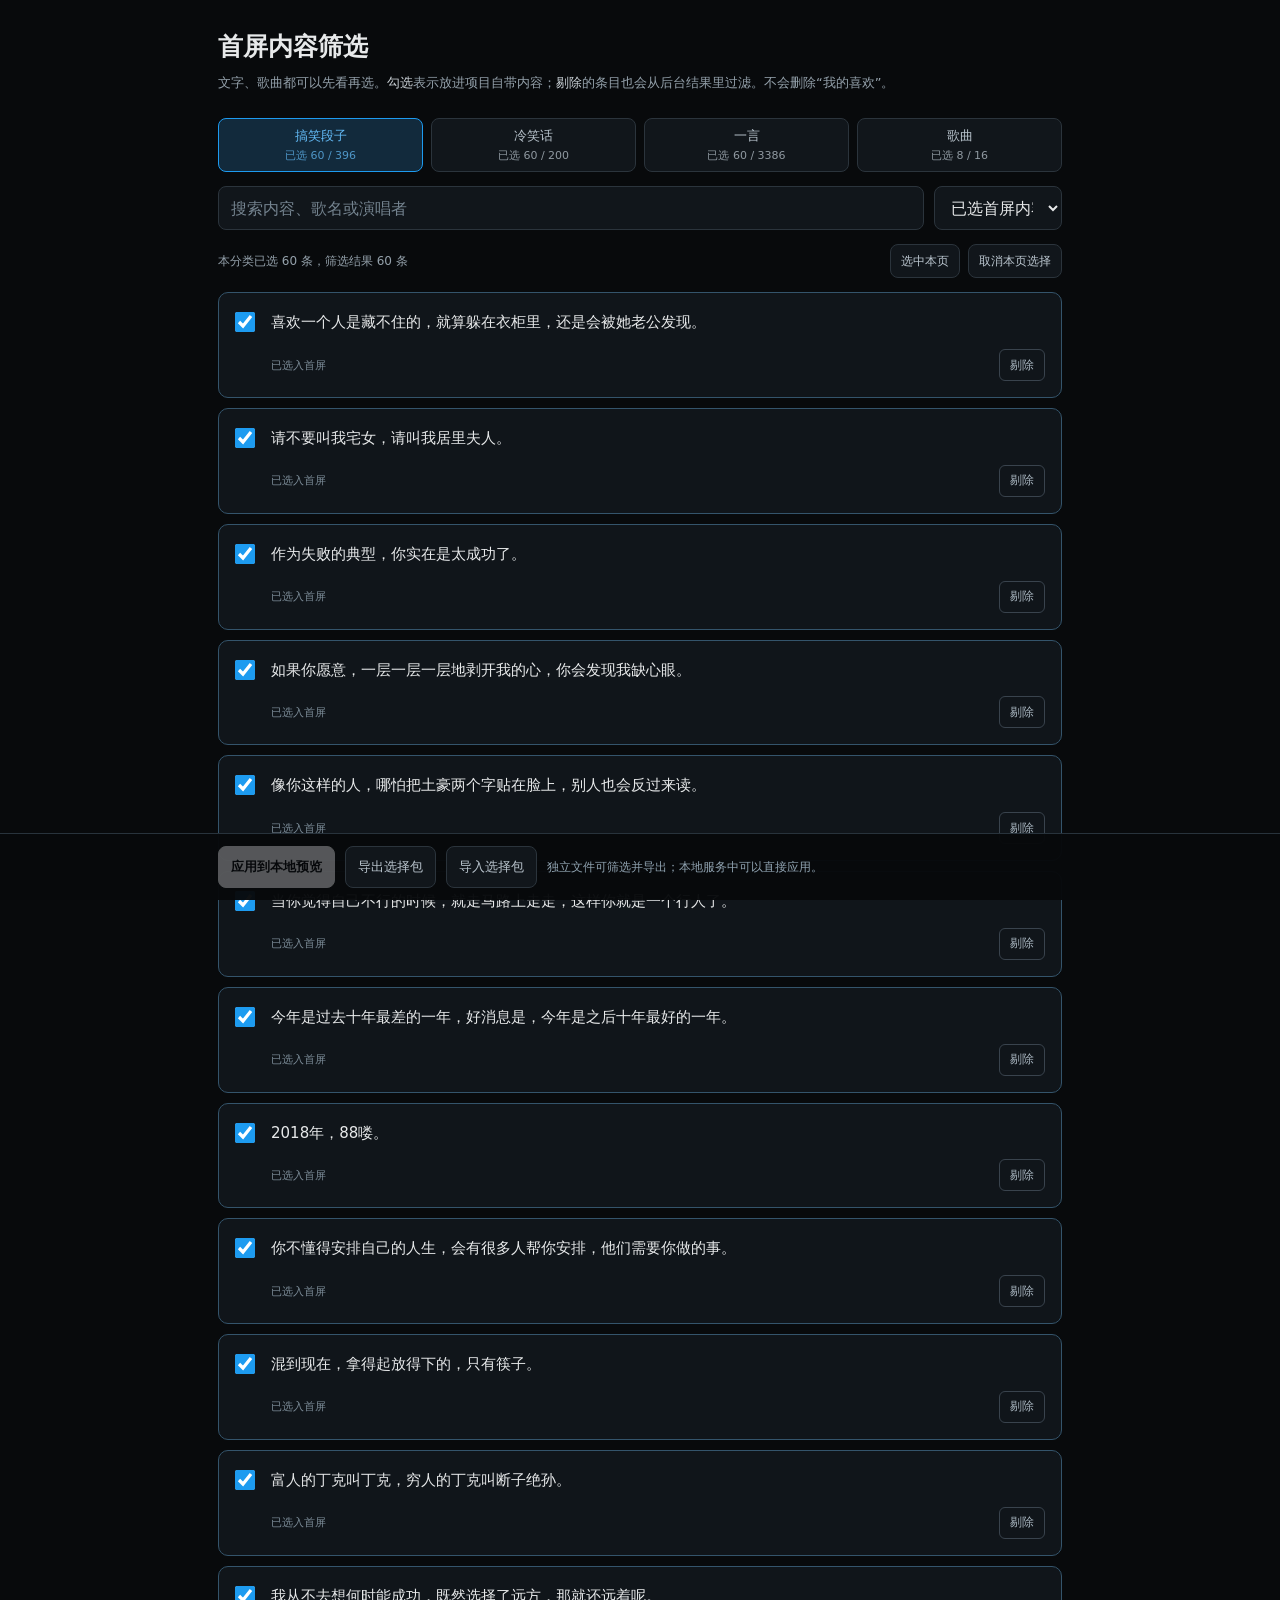
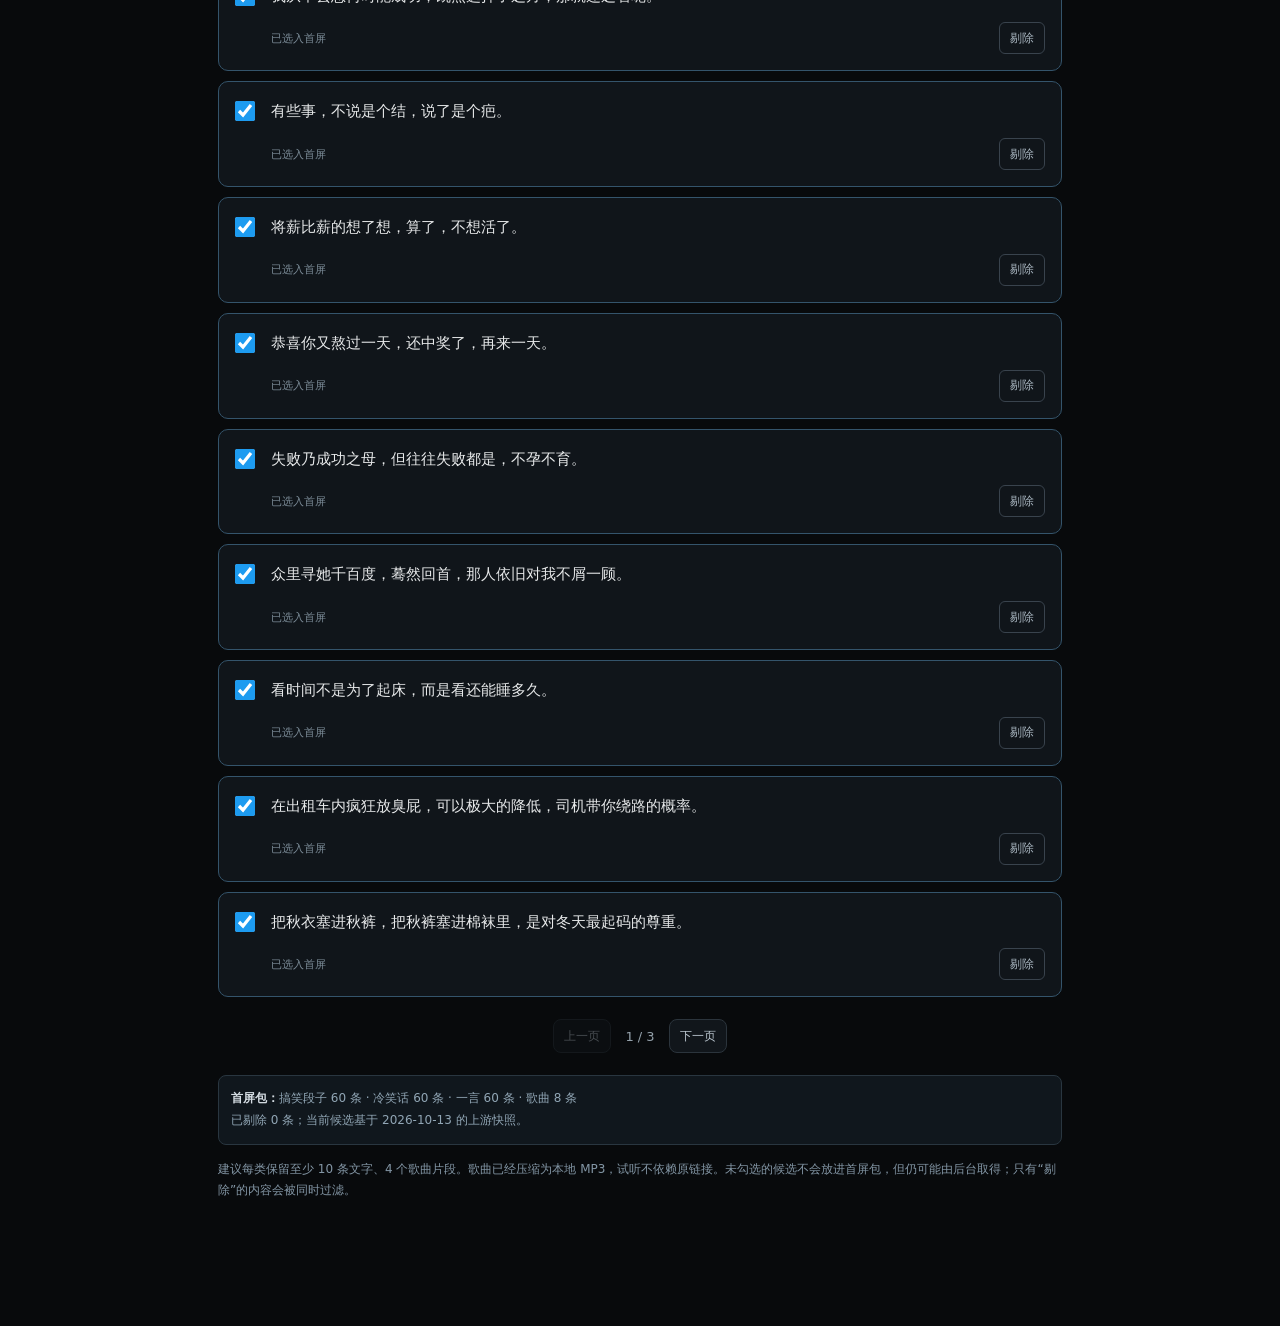
==== content-review.html @ 4764a5f7 "Add curated starter content, local review tool and buffered feeds" ====
<!DOCTYPE html><html lang="zh-CN"><head><meta charset="UTF-8"><meta name="viewport" content="width=device-width,initial-scale=1"><title>笑料铺子 · 首屏内容筛选</title>
<style>
*{box-sizing:border-box}body{margin:0;background:#080a0c;color:#e7e9ea;font-family:system-ui,"Microsoft YaHei",sans-serif}button,input,select{font:inherit}button{cursor:pointer}button:disabled{opacity:.35;cursor:default}button:focus-visible,input:focus-visible,select:focus-visible,a:focus-visible{outline:2px solid #55b3f4;outline-offset:3px}.wrap{max-width:880px;margin:auto;padding:30px 18px 110px}h1{font-size:25px;margin:0 0 8px}.intro{font-size:13px;color:#94a1ab;line-height:1.8;margin:0}.intro b{color:#ccd3d8;font-weight:500}.tabs{display:grid;grid-template-columns:repeat(4,1fr);gap:8px;margin:24px 0 14px}.tab,.btn{border:1px solid #2b343c;background:#11161b;color:#bac5ce;border-radius:8px;min-height:42px;padding:8px 12px;font-size:13px}.tab.active{border-color:#1d9bf0;color:#63bbf7;background:#122a3c}.tab small{display:block;font-size:11px;margin-top:3px;opacity:.75}.tools{display:grid;grid-template-columns:1fr 128px;gap:10px}.search,.filter{min-height:44px;border:1px solid #2b343c;border-radius:8px;background:#11161b;color:#e7e9ea;padding:10px 12px;min-width:0}.search::placeholder{color:#74838f}.status-row{display:flex;align-items:center;justify-content:space-between;gap:12px;flex-wrap:wrap;margin:14px 0}.stats{font-size:12px;color:#94a1ab}.bulk{display:flex;gap:8px}.btn.small{min-height:34px;font-size:12px;padding:6px 10px}.list{display:grid;gap:10px}.item{background:#10151a;border:1px solid #242e37;border-radius:10px;padding:16px;display:grid;grid-template-columns:24px 1fr;gap:12px}.item.selected{border-color:#34546b}.item.rejected{opacity:.75;border-style:dashed}.pick{width:20px;height:20px;margin:3px 0;accent-color:#1d9bf0;cursor:pointer}.text{margin:0;line-height:1.85;font-size:15px;white-space:pre-wrap;overflow-wrap:anywhere}.row-foot{display:flex;justify-content:space-between;align-items:center;gap:8px;margin-top:12px;font-size:11px;color:#7c8c98}.reject{border:1px solid #39434d;border-radius:6px;background:transparent;color:#a7b4be;padding:5px 10px;min-height:32px;font-size:12px}.reject:hover{color:#f29aba;border-color:#805265}.song-name{font-size:17px;font-weight:600;margin:0 0 7px}.song-meta{font-size:12px;color:#94a1ab;line-height:1.8;margin-bottom:12px}.song-meta a{color:#85b8dc}audio{width:100%;height:38px;color-scheme:dark}.lyrics{font-size:12px;color:#9aabb7;margin-top:12px}.lyrics summary{cursor:pointer}.lyrics p{white-space:pre-wrap;line-height:1.85}.pages{display:flex;justify-content:center;align-items:center;gap:14px;margin:22px 0;color:#94a1ab;font-size:13px}.empty{padding:50px 20px;text-align:center;color:#8fa0ad;font-size:14px}.savebar{position:fixed;bottom:0;left:0;right:0;background:rgba(8,10,12,.97);border-top:1px solid #28333c;z-index:4}.save-inner{max-width:880px;margin:auto;padding:12px 18px;display:flex;align-items:center;gap:10px;flex-wrap:wrap}.primary{background:#e7e9ea;color:#080a0c;border-color:#e7e9ea;font-weight:600}.saved{flex:1;font-size:12px;color:#90a3b1;min-width:170px;line-height:1.5}.summary{border:1px solid #293640;padding:12px;border-radius:8px;background:#10171d;margin-top:18px;font-size:12px;color:#91a6b5;line-height:1.8}.summary strong{color:#d4dce2}.file-label{cursor:pointer;display:inline-flex;align-items:center}.file-label input{display:none}.note{font-size:12px;line-height:1.8;color:#8396a5;margin:14px 0}a{color:#6fbae9}@media(max-width:420px){.wrap{padding:22px 12px 170px}.tabs{gap:5px}.tab{font-size:12px;padding:7px 4px}.item{padding:13px 11px;gap:9px}.tools{grid-template-columns:1fr 112px}.bulk .btn{font-size:11px}.save-inner{padding:10px 12px;gap:7px}.saved{flex-basis:100%;order:3}.save-inner .btn{font-size:12px;padding:8px 10px}}@media(prefers-reduced-motion:reduce){*{scroll-behavior:auto}}
</style></head><body><main class="wrap">
<h1>首屏内容筛选</h1><p class="intro">文字、歌曲都可以先看再选。<b>勾选</b>表示放进项目自带内容；<b>剔除</b>的条目也会从后台结果里过滤。不会删除“我的喜欢”。</p>
<div class="tabs" role="group" aria-label="内容分类"></div>
<div class="tools"><input class="search" id="search" type="search" placeholder="搜索内容、歌名或演唱者" aria-label="搜索内容"><select class="filter" id="filter" aria-label="显示范围"><option value="selected">已选首屏内容</option><option value="all">全部候选内容</option><option value="rejected">已剔除</option></select></div>
<div class="status-row"><span class="stats" id="stats"></span><div class="bulk"><button class="btn small" id="pick-page">选中本页</button><button class="btn small" id="unpick-page">取消本页选择</button></div></div>
<div class="list" id="list"></div><div class="pages"><button class="btn small" id="prev">上一页</button><span id="page-number"></span><button class="btn small" id="next">下一页</button></div>
<div class="summary" id="summary"></div><p class="note">建议每类保留至少 10 条文字、4 个歌曲片段。歌曲已经压缩为本地 MP3，试听不依赖原链接。未勾选的候选不会放进首屏包，但仍可能由后台取得；只有“剔除”的内容会被同时过滤。</p>
</main><footer class="savebar"><div class="save-inner"><button class="btn primary" id="apply">应用到本地预览</button><button class="btn" id="export">导出选择包</button><label class="btn file-label">导入选择包<input id="import" type="file" accept="application/json,.json"></label><span class="saved" id="status" role="status">这是待筛选的草稿，应用后才更新项目。</span></div></footer>
<script id="candidate-data" type="application/json">{"version":1,"generatedAt":"2026-10-13T11:24:11.146608+00:00","upstreamCommit":"d582aa65d44f76e91c434174c9cf44684d30755f","text":{"duanzi":[{"id":"duanzi:0","type":"duanzi","index":0,"duanzi":"我是深知欲速则不达，心急吃不了热豆腐的，你怎么能说我有拖延症？"},{"id":"duanzi:1","type":"duanzi","index":1,"duanzi":"车到山前必有雾，船到桥头自然沉。"},{"id":"duanzi:2","type":"duanzi","index":2,"duanzi":"喜欢一个人是藏不住的，就算躲在衣柜里，还是会被她老公发现。"},{"id":"duanzi:3","type":"duanzi","index":3,"duanzi":"单身脱发又没钱，跑步进入中老年。"},{"id":"duanzi:4","type":"duanzi","index":4,"duanzi":"饱汉不知饿汉饥，饿汉不知饱汉虚。"},{"id":"duanzi:5","type":"duanzi","index":5,"duanzi":"世间很多事随着时间流逝，终究会变好的，比如你的胖终会变成好胖。"},{"id":"duanzi:6","type":"duanzi","index":6,"duanzi":"你坐过最挤的公交车是什么？只是路过，却被挤上了车。"},{"id":"duanzi:7","type":"duanzi","index":7,"duanzi":"再努力一点，你就能走向，人生癫疯。"},{"id":"duanzi:8","type":"duanzi","index":8,"duanzi":"眼睛千万不要对着手机太久，专家说了，那样手机会没电。"},{"id":"duanzi:9","type":"duanzi","index":9,"duanzi":"请不要叫我宅女，请叫我居里夫人。"},{"id":"duanzi:10","type":"duanzi","index":10,"duanzi":"不是路不平，而是你不行。"},{"id":"duanzi:11","type":"duanzi","index":11,"duanzi":"真正的勇士，敢于直面银行卡上的余额，敢于正视磅秤上的数字。"},{"id":"duanzi:12","type":"duanzi","index":12,"duanzi":"我连名牌都不认识几个，有时候，别人在炫富我都不知道。"},{"id":"duanzi:13","type":"duanzi","index":13,"duanzi":"试着去了解那些你讨厌的人，你会发现，真是越看越讨厌。"},{"id":"duanzi:14","type":"duanzi","index":14,"duanzi":"我不骂人，那是因为我，动手能力比较强。"},{"id":"duanzi:15","type":"duanzi","index":15,"duanzi":"别说自己是单身狗，狗还可以三妻四妾。"},{"id":"duanzi:16","type":"duanzi","index":16,"duanzi":"人生最大的耻辱是什么，考试作弊了还不及格。"},{"id":"duanzi:17","type":"duanzi","index":17,"duanzi":"真希望有一天我的钱包，可以和我的脸皮一样厚。"},{"id":"duanzi:18","type":"duanzi","index":18,"duanzi":"贪图小利，难成大事，要贪就贪大的。"},{"id":"duanzi:19","type":"duanzi","index":19,"duanzi":"还没来得及去沾花惹草，就被人拔光了。"},{"id":"duanzi:20","type":"duanzi","index":20,"duanzi":"我尝试着做一个有趣的人，后来却跑偏了，成了一个逗逼。"},{"id":"duanzi:21","type":"duanzi","index":21,"duanzi":"我擅长做空A股，只要我一买，立刻跌。"},{"id":"duanzi:22","type":"duanzi","index":22,"duanzi":"你和学霸的区别就是，你所有的灵光一闪，都是他的基本题型。"},{"id":"duanzi:23","type":"duanzi","index":23,"duanzi":"用2B形容你，人家铅笔不乐意。"},{"id":"duanzi:24","type":"duanzi","index":24,"duanzi":"冰冻三尺非一日之寒，掏空钱包却一点不难。"},{"id":"duanzi:25","type":"duanzi","index":25,"duanzi":"吃货的思路是，好吃你就多吃点，不好吃多少也要吃点。"},{"id":"duanzi:26","type":"duanzi","index":26,"duanzi":"请珍惜对你好的人，否则错过了就不知道何时，才能再遇到另一个瞎了眼的。"},{"id":"duanzi:27","type":"duanzi","index":27,"duanzi":"作为失败的典型，你实在是太成功了。"},{"id":"duanzi:28","type":"duanzi","index":28,"duanzi":"所有的故事都会有结局，只有生活跟你没完。"},{"id":"duanzi:29","type":"duanzi","index":29,"duanzi":"你这两天早点回家，最近偷猪的多，我怕你出事。"},{"id":"duanzi:30","type":"duanzi","index":30,"duanzi":"如果你愿意，一层一层一层地剥开我的心，你会发现我缺心眼。"},{"id":"duanzi:31","type":"duanzi","index":31,"duanzi":"暗恋的人没有，想暗杀的倒有一堆。"},{"id":"duanzi:32","type":"duanzi","index":32,"duanzi":"海底捞的服务是真心好，上次我吃饭没带钱，还是服务员帮我报的警。"},{"id":"duanzi:33","type":"duanzi","index":33,"duanzi":"投对了简历找到一份好工作，投对了胎，可以不用找工作。"},{"id":"duanzi:34","type":"duanzi","index":34,"duanzi":"像你这样的人，哪怕把土豪两个字贴在脸上，别人也会反过来读。"},{"id":"duanzi:35","type":"duanzi","index":35,"duanzi":"当你觉得自己不行的时候，就走马路上走走，这样你就是一个行人了。"},{"id":"duanzi:36","type":"duanzi","index":36,"duanzi":"2019年第一天，说出你的新年愿望，那就一定不会实现。"},{"id":"duanzi:37","type":"duanzi","index":37,"duanzi":"今年是过去十年最差的一年，好消息是，今年是之后十年最好的一年。"},{"id":"duanzi:38","type":"duanzi","index":38,"duanzi":"欢迎来到2019，恭喜你进入了新的，扎心的一年。"},{"id":"duanzi:39","type":"duanzi","index":39,"duanzi":"总结一下你的2018，留下你的不开心，让大家开心开心。"},{"id":"duanzi:40","type":"duanzi","index":40,"duanzi":"2018年，88喽。"},{"id":"duanzi:41","type":"duanzi","index":41,"duanzi":"你不懂得安排自己的人生，会有很多人帮你安排，他们需要你做的事。"},{"id":"duanzi:42","type":"duanzi","index":42,"duanzi":"千万别把事情拖到明天，后天大后天都是好日子啊。"},{"id":"duanzi:43","type":"duanzi","index":43,"duanzi":"冬天就是好，穷的时候，还有西北风喝。"},{"id":"duanzi:44","type":"duanzi","index":44,"duanzi":"男女之间一定有纯友谊，每一个我认识的女生，都说最多只能跟我当朋友。"},{"id":"duanzi:45","type":"duanzi","index":45,"duanzi":"现在的年轻人，除了睡觉时间不想睡，其它时间都想睡觉。"},{"id":"duanzi:46","type":"duanzi","index":46,"duanzi":"传统文化丢失严重啊，古代女子个个能呤诗作对，现代女子不行了 只会作对。"},{"id":"duanzi:47","type":"duanzi","index":47,"duanzi":"混到现在，拿得起放得下的，只有筷子。"},{"id":"duanzi:48","type":"duanzi","index":48,"duanzi":"富人的丁克叫丁克，穷人的丁克叫断子绝孙。"},{"id":"duanzi:49","type":"duanzi","index":49,"duanzi":"你们的对象叫你们什么？我的对象叫我滚💔。"},{"id":"duanzi:50","type":"duanzi","index":50,"duanzi":"56个民族，55个加分。"},{"id":"duanzi:51","type":"duanzi","index":51,"duanzi":"我已经不是那个花五十块钱，也要考虑很久的小孩了，现在五块钱都要深思熟虑。"},{"id":"duanzi:52","type":"duanzi","index":52,"duanzi":"世界上最宽广的是海洋，比海洋更宽广的是天空，比天空更宽广的是考试范围。"},{"id":"duanzi:53","type":"duanzi","index":53,"duanzi":"有些事不是我不在意，而是我在意了，又能怎样？"},{"id":"duanzi:54","type":"duanzi","index":54,"duanzi":"我从不去想何时能成功，既然选择了远方，那就还远着呢。"},{"id":"duanzi:55","type":"duanzi","index":55,"duanzi":"所谓成长，就是在听到波涛汹涌四个字，再也联想不到大海了。"},{"id":"duanzi:56","type":"duanzi","index":56,"duanzi":"有些事，不说是个结，说了是个疤。"},{"id":"duanzi:57","type":"duanzi","index":57,"duanzi":"人家不是无趣，而是，懒得对你有趣。"},{"id":"duanzi:58","type":"duanzi","index":58,"duanzi":"小时候最怕梦到自己找厕所，最最可怕的是，人没醒来厕所却找到了。"},{"id":"duanzi:59","type":"duanzi","index":59,"duanzi":"用钱当然买不到快乐，只是有钱，别人会想办法让你快乐。"},{"id":"duanzi:60","type":"duanzi","index":60,"duanzi":"失败的尽头是绝望，努力的终点是过劳。"},{"id":"duanzi:61","type":"duanzi","index":61,"duanzi":"将薪比薪的想了想，算了，不想活了。"},{"id":"duanzi:62","type":"duanzi","index":62,"duanzi":"人不能低下高贵的头，但捡钱时例外。"},{"id":"duanzi:63","type":"duanzi","index":63,"duanzi":"用扯淡的态度，面对操蛋的人生。"},{"id":"duanzi:64","type":"duanzi","index":64,"duanzi":"这么多年没掉入桃色陷阱，靠的就是两个字，没钱。"},{"id":"duanzi:65","type":"duanzi","index":65,"duanzi":"请珍惜那些伤害过你的人，毕竟其他人都懒得害你。"},{"id":"duanzi:66","type":"duanzi","index":66,"duanzi":"自古情深留不住，总是套路得人心。"},{"id":"duanzi:67","type":"duanzi","index":67,"duanzi":"女为悦己者容，男为悦己者穷!"},{"id":"duanzi:68","type":"duanzi","index":68,"duanzi":"这两天雨水多，下雨记得打伞，否则脑袋容易进水。"},{"id":"duanzi:69","type":"duanzi","index":69,"duanzi":"你知道投资和投机的区别吗？一个是普通话，一个是广东话。"},{"id":"duanzi:70","type":"duanzi","index":70,"duanzi":"看见一个算命大师，我刚坐下他就问我，你算什么东西？"},{"id":"duanzi:71","type":"duanzi","index":71,"duanzi":"我的未来就是个梦，更遗憾的是，这会儿还失眠。"},{"id":"duanzi:72","type":"duanzi","index":72,"duanzi":"人丑就要多读书，这样以后，才能有钱整容。"},{"id":"duanzi:73","type":"duanzi","index":73,"duanzi":"总是在凌晨想通很多事情，又在天亮之后，忘得一干二净。"},{"id":"duanzi:74","type":"duanzi","index":74,"duanzi":"如果你觉得，围着你的都是苍蝇，那可能你自己是坨屎。"},{"id":"duanzi:75","type":"duanzi","index":75,"duanzi":"你敬人一寸，他将得寸进尺。"},{"id":"duanzi:76","type":"duanzi","index":76,"duanzi":"恭喜你又熬过一天，还中奖了，再来一天。"},{"id":"duanzi:77","type":"duanzi","index":77,"duanzi":"俗话说人无远虑，必定很有钱。"},{"id":"duanzi:78","type":"duanzi","index":78,"duanzi":"考试最崩溃的是看到一道题，模糊的记得老师讲过，但清晰的记得我没听。"},{"id":"duanzi:79","type":"duanzi","index":79,"duanzi":"听说自从你得了神经病，整个人都精神多了。"},{"id":"duanzi:80","type":"duanzi","index":80,"duanzi":"既没有让人一见钟情的颜，还缺少让人日久生情的钱。"},{"id":"duanzi:81","type":"duanzi","index":81,"duanzi":"失败乃成功之母，但往往失败都是，不孕不育。"},{"id":"duanzi:82","type":"duanzi","index":82,"duanzi":"你复杂的五官，掩饰不了，你朴素的智商。"},{"id":"duanzi:83","type":"duanzi","index":83,"duanzi":"如果你特别迷恋一个人，那么你一定配不上他！"},{"id":"duanzi:84","type":"duanzi","index":84,"duanzi":"宁愿不说话看起来像个傻子，也不要，开口证明自己的确如此。"},{"id":"duanzi:85","type":"duanzi","index":85,"duanzi":"大家喜欢和你一起，是为了，显示他们的好看。"},{"id":"duanzi:86","type":"duanzi","index":86,"duanzi":"所谓复习就是，把不会的东西再确认一遍，你确实不会。"},{"id":"duanzi:87","type":"duanzi","index":87,"duanzi":"我最大的缺点，就是缺点钱。"},{"id":"duanzi:88","type":"duanzi","index":88,"duanzi":"众里寻她千百度，蓦然回首，那人依旧对我不屑一顾。"},{"id":"duanzi:89","type":"duanzi","index":89,"duanzi":"白天嘈杂得不愿意醒，夜晚安静得舍不得睡。"},{"id":"duanzi:90","type":"duanzi","index":90,"duanzi":"不回你消息，不是因为我高冷，而是因为我手冷。"},{"id":"duanzi:91","type":"duanzi","index":91,"duanzi":"间歇性洗心革面，持续性混吃等死。"},{"id":"duanzi:92","type":"duanzi","index":92,"duanzi":"忍无可忍，就重新再忍。"},{"id":"duanzi:93","type":"duanzi","index":93,"duanzi":"不就是钱嘛，说得谁不缺似的。"},{"id":"duanzi:94","type":"duanzi","index":94,"duanzi":"当幸福来敲门的时候，我怕我不在家，所以一直都很宅。"},{"id":"duanzi:95","type":"duanzi","index":95,"duanzi":"问君能有几多愁，恰似一群太监上青楼。"},{"id":"duanzi:96","type":"duanzi","index":96,"duanzi":"看时间不是为了起床，而是看还能睡多久。"},{"id":"duanzi:97","type":"duanzi","index":97,"duanzi":"其实你不丑，只是，你美得不明显。"},{"id":"duanzi:98","type":"duanzi","index":98,"duanzi":"信就信，不信就不信，还TM整个微信。"},{"id":"duanzi:99","type":"duanzi","index":99,"duanzi":"在出租车内疯狂放臭屁，可以极大的降低，司机带你绕路的概率。"},{"id":"duanzi:100","type":"duanzi","index":100,"duanzi":"请相信我，我所说的每句话，都是废话！"},{"id":"duanzi:101","type":"duanzi","index":101,"duanzi":"人和猪的区别就是，猪一直是猪，而人有时却不是人。"},{"id":"duanzi:102","type":"duanzi","index":102,"duanzi":"生平最讨厌溜须拍马的人，和他们在一起，显得老子很不会做人。"},{"id":"duanzi:103","type":"duanzi","index":103,"duanzi":"这次期末考，我会用实力告诉你，我们年级共有多少人。"},{"id":"duanzi:104","type":"duanzi","index":104,"duanzi":"好看的皮囊三千一晚，有趣的灵魂要车要房。"},{"id":"duanzi:105","type":"duanzi","index":105,"duanzi":"有时你会觉得自己就是个SB，别灰心，至少感觉是对的。"},{"id":"duanzi:106","type":"duanzi","index":106,"duanzi":"我知道岁月会磨平我的棱角，但没想到，是把我按在地上摩擦。"},{"id":"duanzi:107","type":"duanzi","index":107,"duanzi":"别总自称单身狗了，按年龄你是单身鳖，按智商你是单身傻狍子。"},{"id":"duanzi:108","type":"duanzi","index":108,"duanzi":"往往那些不起眼的小餐馆，才能吃到真正的美味，而那些大酒店的我吃不起。"},{"id":"duanzi:109","type":"duanzi","index":109,"duanzi":"黑夜给你黑色的眼睛，你却用它来翻白眼。"},{"id":"duanzi:110","type":"duanzi","index":110,"duanzi":"放弃这个字，说起来简单，做起来就更简单了。"},{"id":"duanzi:111","type":"duanzi","index":111,"duanzi":"以后要对女朋友好一点，毕竟她已经瞎了，不能再受伤害了。"},{"id":"duanzi:112","type":"duanzi","index":112,"duanzi":"曾经是梦想家，现在没了梦，只剩下想家。"},{"id":"duanzi:113","type":"duanzi","index":113,"duanzi":"把秋衣塞进秋裤，把秋裤塞进棉袜里，是对冬天最起码的尊重。"},{"id":"duanzi:114","type":"duanzi","index":114,"duanzi":"你怎么长得跟个二维码似的，不扫一下，都不知道你是什么东西！"},{"id":"duanzi:115","type":"duanzi","index":115,"duanzi":"有人考试靠实力，有人考试靠视力，尼玛我考试靠想象力！"},{"id":"duanzi:116","type":"duanzi","index":116,"duanzi":"年轻时我以为钱就是一切，现在老了才知道，确实如此。"},{"id":"duanzi:117","type":"duanzi","index":117,"duanzi":"路遥知马力不足，日久见人心叵测。"},{"id":"duanzi:118","type":"duanzi","index":118,"duanzi":"你若帮了一急需用钱的朋友，他一定会记得你，在他下次急需用钱的时候。"},{"id":"duanzi:119","type":"duanzi","index":119,"duanzi":"有人存你号码是为了打给你，我不一样，我是为了不接。"},{"id":"duanzi:120","type":"duanzi","index":120,"duanzi":"只要努力的时间足够长，搞不好，你还可以失败的更彻底。"},{"id":"duanzi:121","type":"duanzi","index":121,"duanzi":"不要轻易向命运低头，因为，一低头就会看到赘肉。"},{"id":"duanzi:122","type":"duanzi","index":122,"duanzi":"因为穷我连关心你都不敢，就怕你说嘘寒问暖，不如打笔巨款。"},{"id":"duanzi:123","type":"duanzi","index":123,"duanzi":"要笑着走下去吧，反正来到这个世界上，谁也没打算活着回去。"},{"id":"duanzi:124","type":"duanzi","index":124,"duanzi":"为了变漂亮，你坚持了哪些好习惯？坚持开美颜。"},{"id":"duanzi:125","type":"duanzi","index":125,"duanzi":"世上没有钱解决不了的事，如果有，那就是你的钱不够。"},{"id":"duanzi:126","type":"duanzi","index":126,"duanzi":"两个人吵架，打他是解决不了问题的，但是解气啊。"},{"id":"duanzi:127","type":"duanzi","index":127,"duanzi":"尽量撮合身边的同学，这样可以，少出一笔份子钱。"},{"id":"duanzi:128","type":"duanzi","index":128,"duanzi":"想要逼死一个强迫症，那实在是太简了。"},{"id":"duanzi:129","type":"duanzi","index":129,"duanzi":"我不怕变成自己厌恶的人，我怕过得还不如他们。"},{"id":"duanzi:130","type":"duanzi","index":130,"duanzi":"目前最靠谱的发财方法，就是，你家拆迁了。"},{"id":"duanzi:131","type":"duanzi","index":131,"duanzi":"机会是留给有准备的人，没机会的人，就别瞎准备了。"},{"id":"duanzi:132","type":"duanzi","index":132,"duanzi":"如果我有什么，让你不喜欢的地方，麻烦你自己克服一下。"},{"id":"duanzi:133","type":"duanzi","index":133,"duanzi":"别人都是为怎么挣钱而发愁，我却是为怎么花钱而发愁，二十块怎么能花到下月十号？"},{"id":"duanzi:134","type":"duanzi","index":134,"duanzi":"有缘千里来相会，无缘倒也省话费。"},{"id":"duanzi:135","type":"duanzi","index":135,"duanzi":"仗义每从屠狗辈，负心多是读书人。"},{"id":"duanzi:136","type":"duanzi","index":136,"duanzi":"如果你放弃了今天的自己，你就战胜了明天的你。"},{"id":"duanzi:137","type":"duanzi","index":137,"duanzi":"玩手机时间长要让眼睛休息，把视线投向窗外，想一想为什么自己这么穷。"},{"id":"duanzi:138","type":"duanzi","index":138,"duanzi":"不要轻易看不起谁，就算是杀马特，发量都比你多。"},{"id":"duanzi:139","type":"duanzi","index":139,"duanzi":"铁杵能磨成针，但木杵只能磨成牙签。材料不对再努力也没用。"},{"id":"duanzi:140","type":"duanzi","index":140,"duanzi":"你只要不抬杠，钱真的是万能的。"},{"id":"duanzi:141","type":"duanzi","index":141,"duanzi":"天生我才必有用，前提是，你得是“天”生的。"},{"id":"duanzi:142","type":"duanzi","index":142,"duanzi":"你虽然没有出过国，但是你每天都在倒时差。"},{"id":"duanzi:143","type":"duanzi","index":143,"duanzi":"再苦不能苦孩子，再穷也得穷得瑟。"},{"id":"duanzi:144","type":"duanzi","index":144,"duanzi":"虽然我长得丑，但是买了漂亮衣服，我就可以丑的漂亮。"},{"id":"duanzi:145","type":"duanzi","index":145,"duanzi":"世上99%的事情，都能用钱解决，剩下的1%则需要更多的钱。"},{"id":"duanzi:146","type":"duanzi","index":146,"duanzi":"白雪公主诠释了，七个小屌丝对她再好，也不及高富帅的一个吻。"},{"id":"duanzi:147","type":"duanzi","index":147,"duanzi":"比尔盖茨休学创业，成为世界首富，可是人家休得是哈佛大学。"},{"id":"duanzi:148","type":"duanzi","index":148,"duanzi":"双十一过后，我从一个光棍，变成了一个负债累累的光棍。"},{"id":"duanzi:149","type":"duanzi","index":149,"duanzi":"不是吃燕窝的人皮肤好，是吃得起燕窝的人皮肤好。"},{"id":"duanzi:150","type":"duanzi","index":150,"duanzi":"我一般说话都会给人留面子，万一我怼你了，没错我就是故意的。"},{"id":"duanzi:151","type":"duanzi","index":151,"duanzi":"你可以像只猪一样懒，却无法像只猪一样，懒得心安理得。"},{"id":"duanzi:152","type":"duanzi","index":152,"duanzi":"暗恋就是你在心里，为他盖了一座城堡，他却连门都不想进。"},{"id":"duanzi:153","type":"duanzi","index":153,"duanzi":"我的钱虽然不是大风刮来的，但像被大风刮走的。"},{"id":"duanzi:154","type":"duanzi","index":154,"duanzi":"物以类聚人以穷分，有钱人终成眷属。"},{"id":"duanzi:155","type":"duanzi","index":155,"duanzi":"男人单身叫单身狗，女的单身叫狗不理。"},{"id":"duanzi:156","type":"duanzi","index":156,"duanzi":"我没有去过你的城市，但我刷过你那的题。"},{"id":"duanzi:157","type":"duanzi","index":157,"duanzi":"能用钱解决的都不是问题，但如何有钱，才是你最大的问题。"},{"id":"duanzi:158","type":"duanzi","index":158,"duanzi":"一天不玩手机，人是不会死的，命还在但是魂丢啦！"},{"id":"duanzi:159","type":"duanzi","index":159,"duanzi":"你现在的生活，也许不是你想要的，但绝对是你自找的。"},{"id":"duanzi:160","type":"duanzi","index":160,"duanzi":"有股强烈的学习欲望，幸好我自制力强，压下去了。"},{"id":"duanzi:161","type":"duanzi","index":161,"duanzi":"你以为你是灰姑娘吗？拜托别做梦了，她可是伯爵的女儿。"},{"id":"duanzi:162","type":"duanzi","index":162,"duanzi":"如果多年以后你未嫁我未娶，那么咱俩，也真够完犊子的了。"},{"id":"duanzi:163","type":"duanzi","index":163,"duanzi":"骑电动车请戴好头盔，否则，开奔驰的同学会认出你。"},{"id":"duanzi:164","type":"duanzi","index":164,"duanzi":"蠢萌的前提是萌，不是蠢。"},{"id":"duanzi:165","type":"duanzi","index":165,"duanzi":"据说到2020年，要消灭贫困人口，我还不想死。"},{"id":"duanzi:166","type":"duanzi","index":166,"duanzi":"想奋斗？手机能从你的手上拿下来，就算是拼搏了。"},{"id":"duanzi:167","type":"duanzi","index":167,"duanzi":"你把所有不一定，都变成了一定不。"},{"id":"duanzi:168","type":"duanzi","index":168,"duanzi":"生活费就像大姨妈，一个月来一次，几天就没了。"},{"id":"duanzi:169","type":"duanzi","index":169,"duanzi":"没有钱的时候，听到别人说恭祝长命百岁，都觉得是一种诅咒。"},{"id":"duanzi:170","type":"duanzi","index":170,"duanzi":"有朋自远方来，虽远必诛。"},{"id":"duanzi:171","type":"duanzi","index":171,"duanzi":"别人都用名牌包包，而你，只能用用表情包。"},{"id":"duanzi:172","type":"duanzi","index":172,"duanzi":"现在的时代，不是属于00后的，是属于厚脸皮的！"},{"id":"duanzi:173","type":"duanzi","index":173,"duanzi":"不说没人陪你勇闯天涯，你能找到人陪你喝雪花吗？"},{"id":"duanzi:174","type":"duanzi","index":174,"duanzi":"没钱才上班还是上班才没钱，我不明白哪个环节出了问题，难道有中间商赚差价？"},{"id":"duanzi:175","type":"duanzi","index":175,"duanzi":"人如果没有梦想，那跟无忧无虑有什么分别？"},{"id":"duanzi:176","type":"duanzi","index":176,"duanzi":"逃避是解决不了问题的，不逃你也解决不了啊。"},{"id":"duanzi:177","type":"duanzi","index":177,"duanzi":"去看精神科时医生说，你没啥抑郁症，你是真的惨。"},{"id":"duanzi:178","type":"duanzi","index":178,"duanzi":"学校教学楼放镜子，是为了让你知道，人丑就要多读书。"},{"id":"duanzi:179","type":"duanzi","index":179,"duanzi":"好看的锁骨千篇一律，有趣的肚腩弹来弹去。"},{"id":"duanzi:180","type":"duanzi","index":180,"duanzi":"经过大家的耐心劝导，我终于接受了，自己是傻逼这个事实。"},{"id":"duanzi:181","type":"duanzi","index":181,"duanzi":"以前觉得靠关系的人，一定很无能，接触后发现人家样样比我强。"},{"id":"duanzi:182","type":"duanzi","index":182,"duanzi":"静若瘫痪，动若癫痫。"},{"id":"duanzi:183","type":"duanzi","index":183,"duanzi":"愿你的烦恼，像你的头发一样，越来越少。"},{"id":"duanzi:184","type":"duanzi","index":184,"duanzi":"我要没点自我安慰的本事，还真活不到现在。"},{"id":"duanzi:185","type":"duanzi","index":185,"duanzi":"别去打扰那些，每次很久都不回你消息的人，删除好友就行。"},{"id":"duanzi:186","type":"duanzi","index":186,"duanzi":"我知道虚度年华不对，但是这样，真的好过瘾啊。"},{"id":"duanzi:187","type":"duanzi","index":187,"duanzi":"经过十年不断的努力和奋斗，我终于从懵懂无知的少年，变成了懵懂无知的青年。"},{"id":"duanzi:188","type":"duanzi","index":188,"duanzi":"想和男朋友去看电影，有什么好看的，男朋友介绍吗？"},{"id":"duanzi:189","type":"duanzi","index":189,"duanzi":"对象抢不过别人就算了，抢购也抢不过别人，这个光棍节你可咋办。"},{"id":"duanzi:190","type":"duanzi","index":190,"duanzi":"还没有对象？要不要给你介绍，一款不错的狗粮。"},{"id":"duanzi:191","type":"duanzi","index":191,"duanzi":"单身至今的原因是，熟人不好下手，生人不好开口。"},{"id":"duanzi:192","type":"duanzi","index":192,"duanzi":"你最想从母校带走的是什么？最想从母校带走的，是我的学费。"},{"id":"duanzi:193","type":"duanzi","index":193,"duanzi":"遇到你之前，我的世界是黑白的，遇见你之后 哇靠 全黑了。"},{"id":"duanzi:194","type":"duanzi","index":194,"duanzi":"手机的寿命是人类的1/20，请放下身边的杂事，好好陪陪它！"},{"id":"duanzi:195","type":"duanzi","index":195,"duanzi":"我也曾青春逼人，可惜现在青春没了，就剩这么个逼人了。"},{"id":"duanzi:196","type":"duanzi","index":196,"duanzi":"买房的钱还没攒完，就要开始攒买坟的钱了。"},{"id":"duanzi:197","type":"duanzi","index":197,"duanzi":"夜撩了酒，酒撩了你 你撩了我，穷困潦倒了我们。"},{"id":"duanzi:198","type":"duanzi","index":198,"duanzi":"谁说你不爱运动？你不仅会踢皮球，而且踢的可好了。"},{"id":"duanzi:199","type":"duanzi","index":199,"duanzi":"你长得很有创意，活得很有勇气。"},{"id":"duanzi:200","type":"duanzi","index":200,"duanzi":"打麻将三缺一，斗地主二缺一，我谈个恋爱咋还一缺一？"},{"id":"duanzi:201","type":"duanzi","index":201,"duanzi":"醒醒，你这不是丧而是，没有钱和性生活的正常表现。"},{"id":"duanzi:202","type":"duanzi","index":202,"duanzi":"每次看你穿丝袜的时候，我都有一种无法言喻的感觉，那就是萝卜还包保鲜膜咧。"},{"id":"duanzi:203","type":"duanzi","index":203,"duanzi":"命只有一条，但要命的事，可不止一件。"},{"id":"duanzi:204","type":"duanzi","index":204,"duanzi":"你不是走在牛B的道路上，而是仍在，装逼的道路上溜达。"},{"id":"duanzi:205","type":"duanzi","index":205,"duanzi":"不要总对人掏心掏肺，有的人不吃内脏。"},{"id":"duanzi:206","type":"duanzi","index":206,"duanzi":"不要再抑郁下去了孩子，你要像一个，神经病一样活泼开朗。"},{"id":"duanzi:207","type":"duanzi","index":207,"duanzi":"到不了的都叫做远方，回不去的名字叫家乡。"},{"id":"duanzi:208","type":"duanzi","index":208,"duanzi":"没钱了来找我，让我告诉你没钱的日子，怎么过。"},{"id":"duanzi:209","type":"duanzi","index":209,"duanzi":"遇到困难的时候暂时放一放，第二天的时候，就再也想不起来了。"},{"id":"duanzi:210","type":"duanzi","index":210,"duanzi":"我从来不会脑残地，在网上晒自己买的名牌，因为我买不起。"},{"id":"duanzi:211","type":"duanzi","index":211,"duanzi":"付出就会有回报，比如一倍的奢望，换两倍的失望。"},{"id":"duanzi:212","type":"duanzi","index":212,"duanzi":"人生就像一个茶几，上面摆满了杯具。"},{"id":"duanzi:213","type":"duanzi","index":213,"duanzi":"宁可美的千篇一律 ，也不要丑的各有千秋。"},{"id":"duanzi:214","type":"duanzi","index":214,"duanzi":"生活，开始对我这种小鸡爪子，放泡椒了！"},{"id":"duanzi:215","type":"duanzi","index":215,"duanzi":"努力了这么久，但凡有点儿天赋，也该有些成功的迹象了。"},{"id":"duanzi:216","type":"duanzi","index":216,"duanzi":"没人嘲笑你的梦想，他们只是，嘲笑你的实力。"},{"id":"duanzi:217","type":"duanzi","index":217,"duanzi":"知道为何自古红颜多薄命吗？因为没人在意丑的人活多久。"},{"id":"duanzi:218","type":"duanzi","index":218,"duanzi":"谁说金钱买不到时间，网管再续两个小时。"},{"id":"duanzi:219","type":"duanzi","index":219,"duanzi":"人生就像打电话，不是你先挂就是我先挂。"},{"id":"duanzi:220","type":"duanzi","index":220,"duanzi":"其实，电脑游戏从小就训练你，把Boss当作自己最大的敌人。"},{"id":"duanzi:221","type":"duanzi","index":221,"duanzi":"念念不忘，可有回响？"},{"id":"duanzi:222","type":"duanzi","index":222,"duanzi":"别总是骂别人猪狗，你过的还不如它们。"},{"id":"duanzi:223","type":"duanzi","index":223,"duanzi":"长的丑不是我的错，只是我在落地时太匆忙了，来不急打扮。"},{"id":"duanzi:224","type":"duanzi","index":224,"duanzi":"大多数时候，消耗能量的都不是工作，而是工作中遇到的人。"},{"id":"duanzi:225","type":"duanzi","index":225,"duanzi":"你的晚安，只是想让我闭嘴。"},{"id":"duanzi:226","type":"duanzi","index":226,"duanzi":"你还不算惨，惨的人，都没手机用。"},{"id":"duanzi:227","type":"duanzi","index":227,"duanzi":"你打起精神，3分钟就能做完的事情，打起精神就要花上3小时。"},{"id":"duanzi:228","type":"duanzi","index":228,"duanzi":"你连自己都睡不好，还想去睡别人？"},{"id":"duanzi:229","type":"duanzi","index":229,"duanzi":"每个女人都在寻找一个爷们，最后发现，最爷们的原来是自己。"},{"id":"duanzi:230","type":"duanzi","index":230,"duanzi":"能不生气就不要生气，能不骂人就不要骂人，能动手就直接动手。"},{"id":"duanzi:231","type":"duanzi","index":231,"duanzi":"遇到困难的三个步骤，面对它 处理它，放弃它。"},{"id":"duanzi:232","type":"duanzi","index":232,"duanzi":"对于丑的人来说，细看都是一种残忍。"},{"id":"duanzi:233","type":"duanzi","index":233,"duanzi":"失眠睡不着，可能是因为，你手机还有电。"},{"id":"duanzi:234","type":"duanzi","index":234,"duanzi":"其实你讨厌的并不是广场舞，而是广场舞大妈。"},{"id":"duanzi:235","type":"duanzi","index":235,"duanzi":"卸妆对你来说，又叫洗钱。"},{"id":"duanzi:236","type":"duanzi","index":236,"duanzi":"熟练地运用，关我屁事和关你屁事，可以节省人生80%的时间。"},{"id":"duanzi:237","type":"duanzi","index":237,"duanzi":"恋爱时会觉得像吸毒一样，分手了又会像戒毒一样。"},{"id":"duanzi:238","type":"duanzi","index":238,"duanzi":"有些事情还是要坚持的，比如睡觉，特别是闹钟响起的那一刻。"},{"id":"duanzi:239","type":"duanzi","index":239,"duanzi":"如果不能美得惊人，那就丑得销魂吧！"},{"id":"duanzi:240","type":"duanzi","index":240,"duanzi":"考试真是so easy，哪里不会考哪里！"},{"id":"duanzi:241","type":"duanzi","index":241,"duanzi":"铁打的身子，磁铁打的床。"},{"id":"duanzi:242","type":"duanzi","index":242,"duanzi":"我觉得失恋不可怕，眼瞎才可怕。"},{"id":"duanzi:243","type":"duanzi","index":243,"duanzi":"人生不如意何止八九，可与人言者何至二三。"},{"id":"duanzi:244","type":"duanzi","index":244,"duanzi":"有很多时候，面子不是别人给的，是自己凑上来丢的。"},{"id":"duanzi:245","type":"duanzi","index":245,"duanzi":"活了这么多年发现，唯一坚持下去的，就是每天给手机充电。"},{"id":"duanzi:249","type":"duanzi","index":249,"duanzi":"昨天遇见小学同班同学，没想到他混的这么差，只往我碗里放了一块钱。"},{"id":"duanzi:250","type":"duanzi","index":250,"duanzi":"从小到大，唯一不变的，就是一颗不想念书的心。"},{"id":"duanzi:251","type":"duanzi","index":251,"duanzi":"一顿操作猛如虎，一看工资二千五。"},{"id":"duanzi:252","type":"duanzi","index":252,"duanzi":"如果再见不用红着脸，是否还能借点钱。"},{"id":"duanzi:253","type":"duanzi","index":253,"duanzi":"以我的资历和文凭，将来这个城市的大街，都归我扫。"},{"id":"duanzi:254","type":"duanzi","index":254,"duanzi":"如果吃鱼可以补脑，你这智商，至少要吃一条鲸鱼。"},{"id":"duanzi:255","type":"duanzi","index":255,"duanzi":"经过多年的打拼，虽然没有什么收获，但你有债呀！"},{"id":"duanzi:256","type":"duanzi","index":256,"duanzi":"只要有快递还在路上，就感觉这生活，还算有点希望。"},{"id":"duanzi:257","type":"duanzi","index":257,"duanzi":"我以为我们能一起走到最后，谁知道，你走了两步就要打车。"},{"id":"duanzi:258","type":"duanzi","index":258,"duanzi":"我们都史无前例的有默契，突然你不理我我也不理你。"},{"id":"duanzi:259","type":"duanzi","index":259,"duanzi":"听说你过的不好，我蹲在门口，笑了一整天。"},{"id":"duanzi:260","type":"duanzi","index":260,"duanzi":"脱了衣服我是禽兽，穿上衣服，我是衣冠禽兽。"},{"id":"duanzi:261","type":"duanzi","index":261,"duanzi":"我这辈子没求过谁，只求过阴影部分面积。"},{"id":"duanzi:262","type":"duanzi","index":262,"duanzi":"随风奔跑自由是方向，无奈忘了腿短没力量。"},{"id":"duanzi:263","type":"duanzi","index":263,"duanzi":"大家都夸我贤惠，闲的什么都不会。"},{"id":"duanzi:264","type":"duanzi","index":264,"duanzi":"我这人不太懂音乐，所以时而不靠谱，时而不着调。"},{"id":"duanzi:265","type":"duanzi","index":265,"duanzi":"什么都在涨价，就是人越来越贱。"},{"id":"duanzi:266","type":"duanzi","index":266,"duanzi":"毁灭友情的方式有许多，最彻底的一种是，借钱不还。"},{"id":"duanzi:267","type":"duanzi","index":267,"duanzi":"遇到闪电记得要微笑，因为那是天空在给你拍照。"},{"id":"duanzi:268","type":"duanzi","index":268,"duanzi":"人为什么叫人类，因为人活着就是累。"},{"id":"duanzi:269","type":"duanzi","index":269,"duanzi":"猛的一看你不怎么样，仔细一看，还不如猛的一看。"},{"id":"duanzi:270","type":"duanzi","index":270,"duanzi":"所谓婚姻，就是两个家庭的，资产重组。"},{"id":"duanzi:271","type":"duanzi","index":271,"duanzi":"我们是好朋友，你摔倒了我会把你扶起来，不过要等我笑完。"},{"id":"duanzi:272","type":"duanzi","index":272,"duanzi":"西游记告诉我们，有个猪一样的队友，能让团队上西天。"},{"id":"duanzi:273","type":"duanzi","index":273,"duanzi":"你的戏，可以像你的钱一样，少一点吗？"},{"id":"duanzi:274","type":"duanzi","index":274,"duanzi":"赚钱就像便秘 — 老难了，花钱就像拉稀 — 憋不住。"},{"id":"duanzi:275","type":"duanzi","index":275,"duanzi":"你这么擅长安慰他人，一定度过了许多，自己安慰自己的日子吧。"},{"id":"duanzi:276","type":"duanzi","index":276,"duanzi":"那些人人羡慕的社会精英，其实过得不如你想象那样好。但肯定比你强得多的多。"},{"id":"duanzi:277","type":"duanzi","index":277,"duanzi":"如果生活欺骗了你，不要着急 — 拿出美颜相机，去欺骗生活。"},{"id":"duanzi:278","type":"duanzi","index":278,"duanzi":"只要锄头挥得好，没有墙角挖不倒。"},{"id":"duanzi:279","type":"duanzi","index":279,"duanzi":"成年人的世界，除了长胖，其他什么都不容易。"},{"id":"duanzi:280","type":"duanzi","index":280,"duanzi":"看背影迷倒千军万马，转过头吓退百万雄师。"},{"id":"duanzi:281","type":"duanzi","index":281,"duanzi":"哪有什么优柔寡断，还不是因为怂。"},{"id":"duanzi:282","type":"duanzi","index":282,"duanzi":"失败也是成功的一部分，在哪里跌倒，就在哪里讹人。"},{"id":"duanzi:283","type":"duanzi","index":283,"duanzi":"有钱人终成眷属，没钱人只能吃土。"},{"id":"duanzi:284","type":"duanzi","index":284,"duanzi":"跟你谈钱的老板才是好人，跟你谈理想的，都TM不想给你钱！"},{"id":"duanzi:285","type":"duanzi","index":285,"duanzi":"今天天气很好，在房间里宅久了，准备去客厅散散心。"},{"id":"duanzi:286","type":"duanzi","index":286,"duanzi":"手机摔了这么多次都没事，想想还是我的身高救了它。"},{"id":"duanzi:287","type":"duanzi","index":287,"duanzi":"不是因为看到了希望才坚持，而是因为坚持了，才知道没希望。"},{"id":"duanzi:288","type":"duanzi","index":288,"duanzi":"等到历史考试的时候，历史将会被我改写！"},{"id":"duanzi:289","type":"duanzi","index":289,"duanzi":"钱包里放老婆的照片，是为了提醒自己记住，钱包里的钱是怎么没的。"},{"id":"duanzi:290","type":"duanzi","index":290,"duanzi":"人要是行，干一行行一行一行行行行行，行行行干哪行都行。"},{"id":"duanzi:291","type":"duanzi","index":291,"duanzi":"昨天一个小偷，来我家偷钱，我们一起找了一晚上。"},{"id":"duanzi:292","type":"duanzi","index":292,"duanzi":"女生何必勾心斗角互相攀比，反正几十年后，都要一起跳广场舞的。"},{"id":"duanzi:293","type":"duanzi","index":293,"duanzi":"乡愁是一张小小的车票，我在这头，黄牛在那头。"},{"id":"duanzi:294","type":"duanzi","index":294,"duanzi":"以前上学是拿钱混日子，现在工作了，是在拿日子混钱。"},{"id":"duanzi:295","type":"duanzi","index":295,"duanzi":"老师不用给我换座位，反正我坐哪，都聊得开。"},{"id":"duanzi:296","type":"duanzi","index":296,"duanzi":"一个人最长的恋爱史，大概就是自恋了。"},{"id":"duanzi:297","type":"duanzi","index":297,"duanzi":"我能想到最浪漫的事，就是和你一起吃吃吃，然后你付钱。"},{"id":"duanzi:298","type":"duanzi","index":298,"duanzi":"能从上到下摸遍你全身的，也就只有，车站安检员了。"},{"id":"duanzi:299","type":"duanzi","index":299,"duanzi":"最近改掉了熬夜的壞習慣，改通宵了。"},{"id":"duanzi:300","type":"duanzi","index":300,"duanzi":"最近一个月，总有那么三十天很不顺。"},{"id":"duanzi:301","type":"duanzi","index":301,"duanzi":"你有什么擅长的运动吗？「逃避现实」。"},{"id":"duanzi:302","type":"duanzi","index":302,"duanzi":"说好我们一起到白头，你却偷偷焗了油。"},{"id":"duanzi:303","type":"duanzi","index":303,"duanzi":"趁好看的时候多照照镜子，毕竟，这种错觉不是每天都有的。"},{"id":"duanzi:304","type":"duanzi","index":304,"duanzi":"世人笑我太疯癫，我笑世人这么快就看出来了。"},{"id":"duanzi:305","type":"duanzi","index":305,"duanzi":"时间就像胸，挤挤就有了，躺下就没了。"},{"id":"duanzi:306","type":"duanzi","index":306,"duanzi":"我亲眼看着你走上台，不知道你是将要献丑，还是出丑。"},{"id":"duanzi:307","type":"duanzi","index":307,"duanzi":"二十年前吃小浣熊，集不齐卡的傻孩子们，依然集不齐五福。"},{"id":"duanzi:308","type":"duanzi","index":308,"duanzi":"英雄一怒为红颜，红颜一怒，得花钱。"},{"id":"duanzi:309","type":"duanzi","index":309,"duanzi":"又到了一切矛盾，都能用「大过年的」四个字，解决的时候了。"},{"id":"duanzi:310","type":"duanzi","index":310,"duanzi":"冬天床以外的地方都是远方，手够不到的地方都是他乡，上个厕所都是出差。"},{"id":"duanzi:311","type":"duanzi","index":311,"duanzi":"钱对你真的就那么重要吗？讲了3个多小时了，一分钱都不降。"},{"id":"duanzi:312","type":"duanzi","index":312,"duanzi":"今天是除夕夜，来来来，给你夹块你最爱吃的天鹅肉。"},{"id":"duanzi:313","type":"duanzi","index":313,"duanzi":"春节假期，从跳过早午餐开始。"},{"id":"duanzi:314","type":"duanzi","index":314,"duanzi":"别人关心你飞得高不高，飞得累不累，而我只关心你翅膀好吃吗？"},{"id":"duanzi:315","type":"duanzi","index":315,"duanzi":"过年哪个亲戚问我成绩，我就问他年终奖金。"},{"id":"duanzi:316","type":"duanzi","index":316,"duanzi":"春节你要小心了，毕竟过年，都是要杀猪的。"},{"id":"duanzi:317","type":"duanzi","index":317,"duanzi":"群发的祝福和个位数的红包，都是没有灵魂的。"},{"id":"duanzi:318","type":"duanzi","index":318,"duanzi":"没有看不到的消息，只有不想回的人。"},{"id":"duanzi:319","type":"duanzi","index":319,"duanzi":"从今天开始，接受来自三大姑八大姨，灵魂的拷问。"},{"id":"duanzi:320","type":"duanzi","index":320,"duanzi":"梦想还是要有的，不然哪天喝多了，你跟人聊啥？"},{"id":"duanzi:321","type":"duanzi","index":321,"duanzi":"以前过年就图个热闹，现在就想图个清静。"},{"id":"duanzi:322","type":"duanzi","index":322,"duanzi":"如果过年你看到我脸色不好，别想太多，就是你忘给红包了。"},{"id":"duanzi:323","type":"duanzi","index":323,"duanzi":"见到长辈时，不是我们不想叫他，而是压根就不知道叫他什么。"},{"id":"duanzi:324","type":"duanzi","index":324,"duanzi":"友情越来越少，礼尚往来越来越多。"},{"id":"duanzi:325","type":"duanzi","index":325,"duanzi":"相亲最大的好处是，如果以后婚姻出问题，你可以把责任推给媒人。"},{"id":"duanzi:326","type":"duanzi","index":326,"duanzi":"身在福中不知福是什么？就是发福快发成猪了，还觉得自己身材蛮OK。"},{"id":"duanzi:327","type":"duanzi","index":327,"duanzi":"别人的钱财，乃我的身外之物。"},{"id":"duanzi:328","type":"duanzi","index":328,"duanzi":"正月初五迎财神，那都是有钱人的事，你就洗洗睡吧。"},{"id":"duanzi:329","type":"duanzi","index":329,"duanzi":"过年不吃胖，怎么对得起，死去的鸡鸭鱼猪？"},{"id":"duanzi:330","type":"duanzi","index":330,"duanzi":"春节假期要结束了，该收收心，准备过五一了。"},{"id":"duanzi:331","type":"duanzi","index":331,"duanzi":"我真的挺羡慕你的皮肤，你说你是怎么能，把它保养的那么厚呢？"},{"id":"duanzi:332","type":"duanzi","index":332,"duanzi":"都说男人有钱就变坏，TMD我都当了，三十多年的好人了！"},{"id":"duanzi:333","type":"duanzi","index":333,"duanzi":"明日复明日 明日何其多！既然这么多，不妨再拖拖。"},{"id":"duanzi:334","type":"duanzi","index":334,"duanzi":"想做你的太阳，高兴的时候温暖你，不高兴的时候晒死你。"},{"id":"duanzi:335","type":"duanzi","index":335,"duanzi":"由于性格太内向，一直做不出，抢着结账这种事。"},{"id":"duanzi:336","type":"duanzi","index":336,"duanzi":"为什么中国人结婚，都非要选个好日子呢？因为结完婚就没好日子过了！"},{"id":"duanzi:337","type":"duanzi","index":337,"duanzi":"我从不以强凌弱，我欺负他之前，真不晓得他比我弱。"},{"id":"duanzi:338","type":"duanzi","index":338,"duanzi":"做政治试卷，是我这辈子，说谎最多的时候。"},{"id":"duanzi:339","type":"duanzi","index":339,"duanzi":"岁月让我知道，除了快递，我谁都不必等。"},{"id":"duanzi:340","type":"duanzi","index":340,"duanzi":"我有个朋友停止了抱怨，开始努力奋斗，几年过去了还是这个鸟样。"},{"id":"duanzi:341","type":"duanzi","index":341,"duanzi":"愿你以后，有酒有肉有姑娘，姑娘丑的不像样。"},{"id":"duanzi:342","type":"duanzi","index":342,"duanzi":"情人节不出意外的话，一个人过，出意外的话在医院过。"},{"id":"duanzi:343","type":"duanzi","index":343,"duanzi":"月老麻烦下次为我牵红线，能换成钢丝吗？红线老TM断。"},{"id":"duanzi:344","type":"duanzi","index":344,"duanzi":"不想养狗不想养猫，只想养你，毕竟养猪能致富。"},{"id":"duanzi:345","type":"duanzi","index":345,"duanzi":"美貌会消逝，但蠢是永恒的~"},{"id":"duanzi:346","type":"duanzi","index":346,"duanzi":"开车我最讨厌两种人，一种是喜欢加塞的人，另一种是不让我加塞的人。"},{"id":"duanzi:347","type":"duanzi","index":347,"duanzi":"我不想读书，主要是因为家里牛啊，猪啊羊啊都没人喂。"},{"id":"duanzi:348","type":"duanzi","index":348,"duanzi":"矮是什么感觉？明明想瞪人的，硬生生成了卖萌。"},{"id":"duanzi:349","type":"duanzi","index":349,"duanzi":"我的目标是三十岁有套房子，现在实现一半，已经三十岁了。"},{"id":"duanzi:350","type":"duanzi","index":350,"duanzi":"发丝千万条 睡眠第一条，熬夜不休息 脱发两行泪。"},{"id":"duanzi:351","type":"duanzi","index":351,"duanzi":"天没降什么大任于我，照样苦我心智，劳我筋骨。"},{"id":"duanzi:352","type":"duanzi","index":352,"duanzi":"你过得好我替你高兴，你过得不好，我替全世界高兴。"},{"id":"duanzi:353","type":"duanzi","index":353,"duanzi":"不知道，是别人的爱情来的太容易，还是自己的八字太硬。"},{"id":"duanzi:354","type":"duanzi","index":354,"duanzi":"如果吃亏是福的话，那我可能早就福如东海了。"},{"id":"duanzi:355","type":"duanzi","index":355,"duanzi":"过马路不要带耳机，万一要是被车撞上，耳机不就坏了么？"},{"id":"duanzi:356","type":"duanzi","index":356,"duanzi":"只有在车站大排长龙时，才能真正意识到，自己是龙的传人。"},{"id":"duanzi:357","type":"duanzi","index":357,"duanzi":"穷只是暂时的，只要你努力，你会发现你慢慢就习惯了。"},{"id":"duanzi:358","type":"duanzi","index":358,"duanzi":"我不是那种落井下石的人，我是直接把井封了。"},{"id":"duanzi:359","type":"duanzi","index":359,"duanzi":"做好万全的准备，就是为了当机会来临时，你可以巧妙地避开它。"},{"id":"duanzi:360","type":"duanzi","index":360,"duanzi":"时间是最好的老师，但遗憾的是，最后它把所有学生都弄死了。"},{"id":"duanzi:361","type":"duanzi","index":361,"duanzi":"你的臭脚被毒蛇咬了，抢救了6个小时，毒蛇终于救了过来。"},{"id":"duanzi:362","type":"duanzi","index":362,"duanzi":"如果婚姻是爱情的坟墓，一年一次的结婚周年庆祝，便是在“扫墓” 了。"},{"id":"duanzi:363","type":"duanzi","index":363,"duanzi":"小学的英语水平支撑到现在，越来越力不从心了。"},{"id":"duanzi:364","type":"duanzi","index":364,"duanzi":"不要以为老天在折磨你，而事实上，老天根本就不在意你。"},{"id":"duanzi:365","type":"duanzi","index":365,"duanzi":"朋友说借二十块钱回头给你，借完钱之后我才知道，有些人一转身就是一辈子。"},{"id":"duanzi:366","type":"duanzi","index":366,"duanzi":"你以为男朋友是取款机，结果是十台机器，有九台半是存款机。"},{"id":"duanzi:367","type":"duanzi","index":367,"duanzi":"看见别人走在成功的路上，你问问自己难道不想成为，他成功路上的绊脚石吗？"},{"id":"duanzi:368","type":"duanzi","index":368,"duanzi":"每次看穷游日志的感受都是，那么穷就别TM出去浪了。"},{"id":"duanzi:369","type":"duanzi","index":369,"duanzi":"勇敢面对磨难，那些杀不死你的顶多是让你，留下残疾。"},{"id":"duanzi:370","type":"duanzi","index":370,"duanzi":"就算是Believe，中间也藏着一个lie。"},{"id":"duanzi:371","type":"duanzi","index":371,"duanzi":"咸鱼翻身是为了晒得透彻，你翻身是因为手被压麻了。"},{"id":"duanzi:372","type":"duanzi","index":372,"duanzi":"女人用丝袜征服了男人，男人用丝袜征服了银行。"},{"id":"duanzi:373","type":"duanzi","index":373,"duanzi":"活了这么多年，一直搞不明白一件事，拉钩为什么要上吊？"},{"id":"duanzi:374","type":"duanzi","index":374,"duanzi":"你永远不会知道，你的哪个好友，会成为下一个微商。"},{"id":"duanzi:375","type":"duanzi","index":375,"duanzi":"离远一看长发飘飘，走近一看虎背熊腰，转身一看卧槽黑山老妖。"},{"id":"duanzi:376","type":"duanzi","index":376,"duanzi":"老板用你的时候你就是人才，不用你的时候就变成裁人！"},{"id":"duanzi:377","type":"duanzi","index":377,"duanzi":"时间就是金钱，我在浪费时间？不～我只是在炫富！"},{"id":"duanzi:378","type":"duanzi","index":378,"duanzi":"友谊是什么？你智障多年，我不离不弃。"},{"id":"duanzi:379","type":"duanzi","index":379,"duanzi":"世界上没有无缘无故的爱，也没有无缘无故的恨，却TM偏偏有无缘无故的胖！"},{"id":"duanzi:380","type":"duanzi","index":380,"duanzi":"这世上没谁离不开谁，就算是一条鱼离开水，也能烤着吃。"},{"id":"duanzi:381","type":"duanzi","index":381,"duanzi":"遇到喜欢的人就勇敢追求，这样你才能知道，拒绝你的人远不止一个。"},{"id":"duanzi:382","type":"duanzi","index":382,"duanzi":"人们常说，不要让青春留白，所以我把它抹黑了！"},{"id":"duanzi:383","type":"duanzi","index":383,"duanzi":"什么事情可以让你，放下尊严低声下气？抄作业。"},{"id":"duanzi:384","type":"duanzi","index":384,"duanzi":"虽然你搬砖的样子很累，但是，你充钱的样子真的很帅。"},{"id":"duanzi:385","type":"duanzi","index":385,"duanzi":"18岁什么化妆品都不用，28岁什么化妆品都没用。"},{"id":"duanzi:386","type":"duanzi","index":386,"duanzi":"你曾是我的太阳，是我的整个世界，现在想想也就是个球。"},{"id":"duanzi:387","type":"duanzi","index":387,"duanzi":"一个成年人是不会挑食的，他们会说，我对这个过敏。"},{"id":"duanzi:388","type":"duanzi","index":388,"duanzi":"挣钱是一种能力，花钱是一种技术，我能力有限技术却很高。"},{"id":"duanzi:389","type":"duanzi","index":389,"duanzi":"我是一条酸菜鱼，又酸又菜，还多余。"},{"id":"duanzi:390","type":"duanzi","index":390,"duanzi":"当年我背井离乡，乡里人从此再也没有，喝上一口井水。"},{"id":"duanzi:391","type":"duanzi","index":391,"duanzi":"装逼只是瞬间，不要脸那才是永恒。"},{"id":"duanzi:392","type":"duanzi","index":392,"duanzi":"“你妹”是个好姑娘，替“你妈”分担了很多。"},{"id":"duanzi:393","type":"duanzi","index":393,"duanzi":"吃货一般都比较善良，因为每天都只想着吃，没有时间去算计别人。"},{"id":"duanzi:394","type":"duanzi","index":394,"duanzi":"长得帅的踢键子都帅，长得丑的，打高尔夫都像在铲屎。"},{"id":"duanzi:395","type":"duanzi","index":395,"duanzi":"世上只有骗子是真心的，因为他是真心地在骗你。"},{"id":"duanzi:396","type":"duanzi","index":396,"duanzi":"都说谈恋爱会影响学习，难道学习，就不影响谈恋爱吗？"},{"id":"duanzi:397","type":"duanzi","index":397,"duanzi":"从小就被教育不要乱花钱，长大后我才发现，根本没钱怎么乱花？"},{"id":"duanzi:398","type":"duanzi","index":398,"duanzi":"如果全世界都不要你了，记得要来找我，我认识好几个人贩子。"}],"dad-joke":[{"id":"dad-joke:0","type":"dad-joke","index":0,"duanzi":"两个i人谈恋爱就会有一个e人暴富，为什么？因为i²=-1。"},{"id":"dad-joke:1","type":"dad-joke","index":1,"duanzi":"有一个白气球和一个黑气球，有天白气球把黑气球整爆了，问黑气球应该怎么办？告白气球。"},{"id":"dad-joke:2","type":"dad-joke","index":2,"duanzi":"一块姜被切成了四块它变成了什么？姜姜姜姜。"},{"id":"dad-joke:3","type":"dad-joke","index":3,"duanzi":"一天一个橙子路上碰见一个香菇，然后橙子就死了，为什么？因为菌要橙死，橙不得不死。"},{"id":"dad-joke:4","type":"dad-joke","index":4,"duanzi":"假如生活欺骗了你，我建议你吃披萨。为什么？因为披萨有6片8片，没有欺骗。"},{"id":"dad-joke:5","type":"dad-joke","index":5,"duanzi":"打雷的时候为什么要装死？因为假死避雷。"},{"id":"dad-joke:6","type":"dad-joke","index":6,"duanzi":"蒜兄弟家有三个儿子：大蒜、中蒜、小蒜，你猜谁最先谈恋爱？中蒜，因为“后来，我中蒜学会了如何去爱”。"},{"id":"dad-joke:7","type":"dad-joke","index":7,"duanzi":"苏轼很喜欢吃牛肉，他甚至写出了一篇文章来纪念，你猜是哪篇？《吃beef》（赤壁赋）。"},{"id":"dad-joke:8","type":"dad-joke","index":8,"duanzi":"“你的字真好看。” “像不像正楷（郑恺）？” “还像Angelababy呢。”"},{"id":"dad-joke:9","type":"dad-joke","index":9,"duanzi":"“我有一份令人为之惊叹的工作。” “啥工作？” “挖藕（Wow）。”"},{"id":"dad-joke:10","type":"dad-joke","index":10,"duanzi":"教练：要拐弯了，向左打死。学员：那郭碧婷怎么办？"},{"id":"dad-joke:11","type":"dad-joke","index":11,"duanzi":"路易十六是不能用来开玩笑的，为什么？因为开玩笑总要有个头。"},{"id":"dad-joke:12","type":"dad-joke","index":12,"duanzi":"“我肚子好痛。” “是例假（士力架），横扫饥饿，做回自己。”"},{"id":"dad-joke:13","type":"dad-joke","index":13,"duanzi":"李白不太会拒绝人，不说No，净yes。——静夜思？"},{"id":"dad-joke:14","type":"dad-joke","index":14,"duanzi":"好人和坏人一起坐车，请问谁先下车？坏人，因为好人坐到底。"},{"id":"dad-joke:15","type":"dad-joke","index":15,"duanzi":"哪里的人不需要用电？缅甸人。"},{"id":"dad-joke:16","type":"dad-joke","index":16,"duanzi":"哪个地方的电话打不通？宁波。"},{"id":"dad-joke:17","type":"dad-joke","index":17,"duanzi":"有一只老虎感冒了，要吃掉熊猫，为什么？因为感冒要吃白加黑。"},{"id":"dad-joke:18","type":"dad-joke","index":18,"duanzi":"e人做事比i人更有担当，请问为什么？因为e人做事e人当。"},{"id":"dad-joke:19","type":"dad-joke","index":19,"duanzi":"猩猩最怕什么？平行线，因为平行线永不相交（香蕉）。"},{"id":"dad-joke:20","type":"dad-joke","index":20,"duanzi":"平行线最受不了什么水果？香蕉。"},{"id":"dad-joke:21","type":"dad-joke","index":21,"duanzi":"鹿只有公的没有母的，为什么？因为只有公路，没有母路。"},{"id":"dad-joke:22","type":"dad-joke","index":22,"duanzi":"我是女的，这个饮料我不能喝，为什么？因为它难（男）喝。"},{"id":"dad-joke:23","type":"dad-joke","index":23,"duanzi":"有一个人叫小明。小明没听见。"},{"id":"dad-joke:24","type":"dad-joke","index":24,"duanzi":"为什么e人和i人分手没分成？因为i不释手（爱不释手）。"},{"id":"dad-joke:25","type":"dad-joke","index":25,"duanzi":"吸血鬼喜欢吃辣吗？不喜欢，他们喜欢blood（不辣的）。"},{"id":"dad-joke:26","type":"dad-joke","index":26,"duanzi":"三角形去烧烤摊点了五串大腰子，等半天也没上，于是，它变成什么了？等腰三角形。"},{"id":"dad-joke:27","type":"dad-joke","index":27,"duanzi":"有个不识字的盲人，为什么他走着走着就识字了？因为他走到了十字路口。"},{"id":"dad-joke:28","type":"dad-joke","index":28,"duanzi":"为什么不要跟i人求助？因为i莫能助（爱莫能助）。"},{"id":"dad-joke:29","type":"dad-joke","index":29,"duanzi":"美杜莎石化了一位将军的妻子，将军怒道：敢石化贱内！美杜莎：恨…恨别鸟惊心。"},{"id":"dad-joke:30","type":"dad-joke","index":30,"duanzi":"甲乙丙丁一起去坐车，为什么丁上不去？因为坐的是卡丁车。"},{"id":"dad-joke:31","type":"dad-joke","index":31,"duanzi":"小动物们聚餐，为什么大象生气了？因为他们聚餐的地方是气象局。"},{"id":"dad-joke:32","type":"dad-joke","index":32,"duanzi":"我给你讲个滑稽的故事：一只鸡从坡上滑了下来。——滑稽（滑鸡）。"},{"id":"dad-joke:33","type":"dad-joke","index":33,"duanzi":"下雨的时候，为什么鸭子不去避雨？因为duck不避（大可不必）。"},{"id":"dad-joke:34","type":"dad-joke","index":34,"duanzi":"姓铁的为什么没有头发？因为老铁没毛病。"},{"id":"dad-joke:35","type":"dad-joke","index":35,"duanzi":"better和good都要上厕所，他们谁先？better，因为better比较级（急）。"},{"id":"dad-joke:36","type":"dad-joke","index":36,"duanzi":"富士山在哪？在负12和负14之间。"},{"id":"dad-joke:37","type":"dad-joke","index":37,"duanzi":"小孩想弹贝斯，但是贝斯太重了，怎么办？过年的时候弹，因为每逢佳节倍思亲（贝斯轻）。"},{"id":"dad-joke:38","type":"dad-joke","index":38,"duanzi":"水一百度会开，人一百度会怎样？会死，人一百度，起码癌症起步。"},{"id":"dad-joke:39","type":"dad-joke","index":39,"duanzi":"行人：我包丢了。警察：包在我身上。行人：给我。"},{"id":"dad-joke:40","type":"dad-joke","index":40,"duanzi":"那年夏天，我捉住了一只蝉，我以为我捉住了整个夏天，没想到，那蝉对我说：不爱，请别揪蝉（纠缠）。"},{"id":"dad-joke:41","type":"dad-joke","index":41,"duanzi":"一只公鸡到了上学的年龄却入学失败，为什么？因为它交不出免冠照。"},{"id":"dad-joke:42","type":"dad-joke","index":42,"duanzi":"你知道海底什么生物最搞笑吗？海鳗，因为海鳗（还蛮）搞笑的。"},{"id":"dad-joke:43","type":"dad-joke","index":43,"duanzi":"你知道星星有多重吗？八克，因为星巴克。"},{"id":"dad-joke:44","type":"dad-joke","index":44,"duanzi":"为什么诗人的死因都出奇的一致？因为诗写（失血）过多。"},{"id":"dad-joke:45","type":"dad-joke","index":45,"duanzi":"为什么e人都比较乖？因为e无反顾（骨）。"},{"id":"dad-joke:46","type":"dad-joke","index":46,"duanzi":"为什么i人身体都比较好？因为免e力强。"},{"id":"dad-joke:47","type":"dad-joke","index":47,"duanzi":"儿子：爸爸，我以后想娶越南人。爸爸：我把你养这么大，你竟然想取悦男人？"},{"id":"dad-joke:48","type":"dad-joke","index":48,"duanzi":"为什么广东只有两种天气，夏天和冬天？因为春秋在战国。"},{"id":"dad-joke:49","type":"dad-joke","index":49,"duanzi":"煎蛋要给荷包蛋表白应该唱什么歌？这是一首煎蛋（简单）的小情歌。"},{"id":"dad-joke:50","type":"dad-joke","index":50,"duanzi":"凉了的热水为什么叫白开水？因为凉了就白开了。"},{"id":"dad-joke:51","type":"dad-joke","index":51,"duanzi":"为什么e人只要内卷就会变矮？因为e人做事e人down。"},{"id":"dad-joke:52","type":"dad-joke","index":52,"duanzi":"许仙给白娘子买了顶帽子，但是白娘子不敢戴，为什么？因为买的是压蛇（鸭舌）帽。"},{"id":"dad-joke:53","type":"dad-joke","index":53,"duanzi":"约e人出来玩为什么要给出场费？因为见e四千（见异思迁）。"},{"id":"dad-joke:54","type":"dad-joke","index":54,"duanzi":"你为什么放屁这么大声？因为我穿了喇叭裤。"},{"id":"dad-joke:55","type":"dad-joke","index":55,"duanzi":"迪迦是哪里的？东北的，因为我迪迦（家）在东北。"},{"id":"dad-joke:56","type":"dad-joke","index":56,"duanzi":"“小鬼，你修的什么法，为何我伤不了你？” “我修的未成年保护法。”"},{"id":"dad-joke:57","type":"dad-joke","index":57,"duanzi":"你看偶像练习生吗？不像。"},{"id":"dad-joke:58","type":"dad-joke","index":58,"duanzi":"村民：我们也不知那是何妖精，他们来无影去无踪的，每次都把村子洗劫一空。悟空：喔，原来是洗劫精（洗洁精）啊。"},{"id":"dad-joke:59","type":"dad-joke","index":59,"duanzi":"蚂蚁a：我们为什么要费这么大劲这么累搬东西？蚂蚁b：因为我们是蚁方（乙方）。"},{"id":"dad-joke:60","type":"dad-joke","index":60,"duanzi":"别人内卷怎么办？读书，因为读书破万卷。"},{"id":"dad-joke:61","type":"dad-joke","index":61,"duanzi":"为什么保尔·柯察金过不了安检门？因为他有钢铁般的意志。"},{"id":"dad-joke:62","type":"dad-joke","index":62,"duanzi":"小鹅：为什么我要叫爸爸“阿玛”？鹅妈妈：因为我是你的鹅娘啊。"},{"id":"dad-joke:63","type":"dad-joke","index":63,"duanzi":"什么是规定？乌龟的屁股。"},{"id":"dad-joke:64","type":"dad-joke","index":64,"duanzi":"皮卡丘站起来会变成什么？皮卡兵。"},{"id":"dad-joke:65","type":"dad-joke","index":65,"duanzi":"为什么90度的水不能喝？因为90度是直角，会卡嗓子。"},{"id":"dad-joke:66","type":"dad-joke","index":66,"duanzi":"30万和十年脑血栓你选哪个？我选十年脑血栓，这样我就有三十年脑血栓了。"},{"id":"dad-joke:67","type":"dad-joke","index":67,"duanzi":"一只鸟在空中向猎人拉屎，猎人却放过了它，为什么？因为它投降（翔）了。"},{"id":"dad-joke:68","type":"dad-joke","index":68,"duanzi":"动物园里最安静的动物是什么？大猩猩，因为大猩猩悄咪咪。"},{"id":"dad-joke:69","type":"dad-joke","index":69,"duanzi":"老师：东汉末年分三国，哪三国？学生：烽火、连天和不休。"},{"id":"dad-joke:70","type":"dad-joke","index":70,"duanzi":"大禹治水三过家门而不入，他的妻子就在家唱歌以表思念，请问唱的什么歌？那些年错过的大禹。"},{"id":"dad-joke:71","type":"dad-joke","index":71,"duanzi":"栓Q的反义词是什么？放P。"},{"id":"dad-joke:72","type":"dad-joke","index":72,"duanzi":"什么水果容易走丢？榴莲，因为榴莲忘返（流连忘返）。"},{"id":"dad-joke:73","type":"dad-joke","index":73,"duanzi":"有天，一个鬼火少年不幸去世了，他的父亲会说什么？今天我要白发人送红橙黄绿青蓝紫发人了。"},{"id":"dad-joke:74","type":"dad-joke","index":74,"duanzi":"你知道长沙发生了什么吗？生了短沙发。"},{"id":"dad-joke:75","type":"dad-joke","index":75,"duanzi":"下雨了，学校不能开运动会了，为什么？因为种子选手发芽了。"},{"id":"dad-joke:76","type":"dad-joke","index":76,"duanzi":"26个字母哪个最容易做错事？M，因为M（I'm）sorry。"},{"id":"dad-joke:77","type":"dad-joke","index":77,"duanzi":"小明是一只蛾子，但他从来不飞，为什么？因为他怕掉粉。"},{"id":"dad-joke:78","type":"dad-joke","index":78,"duanzi":"淄博有烧烤，云南有泼水节，那深圳有什么？深圳不怕影子斜。"},{"id":"dad-joke:79","type":"dad-joke","index":79,"duanzi":"为什么自古红颜多薄命？因为丑的没人在乎。"},{"id":"dad-joke:80","type":"dad-joke","index":80,"duanzi":"为什么爸爸总是那么辛苦？因为爹爹不休（喋喋不休）。"},{"id":"dad-joke:81","type":"dad-joke","index":81,"duanzi":"顾客：米线6元，过桥米线12，为什么贵6块钱？老板：过桥费6块。"},{"id":"dad-joke:82","type":"dad-joke","index":82,"duanzi":"为什么冷笑话要中午看？因为早晚会被冷死。"},{"id":"dad-joke:83","type":"dad-joke","index":83,"duanzi":"知道世界杯为什么没有美国和我们吗？因为美中不足。"},{"id":"dad-joke:84","type":"dad-joke","index":84,"duanzi":"为什么舅舅不好当？因为舅舅八十一难（九九八十一难）。"},{"id":"dad-joke:85","type":"dad-joke","index":85,"duanzi":"为什么电动车没电了跑得更快？因为变成动车了。"},{"id":"dad-joke:86","type":"dad-joke","index":86,"duanzi":"狗会汪汪汪，猫会喵喵喵，鸡会什么？机会是留给有准备的人。"},{"id":"dad-joke:87","type":"dad-joke","index":87,"duanzi":"小王剪了个中分，请问他变成了什么？全。"},{"id":"dad-joke:88","type":"dad-joke","index":88,"duanzi":"一山不容二虎，二山呢？二三得六。"},{"id":"dad-joke:89","type":"dad-joke","index":89,"duanzi":"小明走着走着突然脚酸了，为什么？因为他踩到柠檬了。"},{"id":"dad-joke:90","type":"dad-joke","index":90,"duanzi":"有一只绵羊，剪了毛之后就睡不着了，为什么？因为他失绵（眠）了。"},{"id":"dad-joke:91","type":"dad-joke","index":91,"duanzi":"哪个数字最懒哪个最勤快？一最懒，二最勤快，因为一不做二不休。"},{"id":"dad-joke:92","type":"dad-joke","index":92,"duanzi":"什么东西等到秋天会不见？蚯蚓。"},{"id":"dad-joke:93","type":"dad-joke","index":93,"duanzi":"你知道李白吗？知道，一个星期就是一个礼拜。"},{"id":"dad-joke:94","type":"dad-joke","index":94,"duanzi":"男人相亲要带什么？蚊香，因为蚊香识女人（闻香识女人）。"},{"id":"dad-joke:95","type":"dad-joke","index":95,"duanzi":"孙悟空逃不出如来的手掌心，但他可以逃出耶稣的手掌心，为什么？因为耶稣被钉在十字架上，手里有个洞。"},{"id":"dad-joke:96","type":"dad-joke","index":96,"duanzi":"“煎蛋快点！”“别催！没听过吗？煎不可催。”"},{"id":"dad-joke:97","type":"dad-joke","index":97,"duanzi":"天太热了，一只绵羊就去剃了毛，之后就再也睡不着了，因为它失绵（眠）了。"},{"id":"dad-joke:98","type":"dad-joke","index":98,"duanzi":"有一天，绵羊出去玩，身上弄脏了以后，主人给他洗了个澡，当晚绵羊还是没睡着，因为他又湿绵（失眠）了。"},{"id":"dad-joke:99","type":"dad-joke","index":99,"duanzi":"一个男生问女生：“你喜欢什么样的男生呀？” 女生说：“投缘的。” 男生说：“那头扁的行不行！”"},{"id":"dad-joke:100","type":"dad-joke","index":100,"duanzi":"小明跟爸爸说：“爸爸，我好冷啊。” 爸爸说：“那你赶快去墙角蹲着，因为墙角有90度。”"},{"id":"dad-joke:101","type":"dad-joke","index":101,"duanzi":"你听过第一个3D环绕音乐是什么？是丢手绢。"},{"id":"dad-joke:102","type":"dad-joke","index":102,"duanzi":"我在路上买了个馍，回去吃后泪流不止，原来这是好寂馍（寞）。"},{"id":"dad-joke:103","type":"dad-joke","index":103,"duanzi":"A和C谁比较矮？是A，因为ABCD（A比C低）。"},{"id":"dad-joke:104","type":"dad-joke","index":104,"duanzi":"我有6个朋友，分别是012345，其中有三个人互相喜欢，你猜是谁？是520。"},{"id":"dad-joke:105","type":"dad-joke","index":105,"duanzi":"你知道什么动物爱贴在墙上嘛？是海豹（报）。"},{"id":"dad-joke:106","type":"dad-joke","index":106,"duanzi":"有一个人姓铁，他从小到大都不长头发，因为他得了“老铁没毛病”。"},{"id":"dad-joke:107","type":"dad-joke","index":107,"duanzi":"你知道哆啦A梦为什么没有脖子吗？因为蓝脖积泥（兰博基尼）。"},{"id":"dad-joke:108","type":"dad-joke","index":108,"duanzi":"吃着吃着停电了，我连忙扒拉两口饭，突然灯亮了，我惊呼：难道这就是巴拉拉能亮（能量）？"},{"id":"dad-joke:109","type":"dad-joke","index":109,"duanzi":"上课老师抽查背课文，小猪、小狗、小猫都举手了，老师会叫谁？小狗，因为旺旺仙贝（先背）。"},{"id":"dad-joke:110","type":"dad-joke","index":110,"duanzi":"你知道破除内卷的最好办法是什么嘛？是读书，因为读书破万卷。"},{"id":"dad-joke:111","type":"dad-joke","index":111,"duanzi":"星星是实心的还是空心的？空心的，因为star（四大）皆空。"},{"id":"dad-joke:112","type":"dad-joke","index":112,"duanzi":"在good、super、great里，谁行动最缓慢？super，因为Superman。"},{"id":"dad-joke:113","type":"dad-joke","index":113,"duanzi":"小红和小蓝打架，请问谁赢了？小蓝，因为小红输（书）。"},{"id":"dad-joke:114","type":"dad-joke","index":114,"duanzi":"为什么喝醉以后觉得别人都变矮了？因为喝高了。"},{"id":"dad-joke:115","type":"dad-joke","index":115,"duanzi":"蝴蝶吃胖了会变成什么？发福蝶。"},{"id":"dad-joke:116","type":"dad-joke","index":116,"duanzi":"老虎叫什么名字？眈眈，因为虎视（是）眈眈。"},{"id":"dad-joke:117","type":"dad-joke","index":117,"duanzi":"吃饺子时饺子馅冷了应该怎么办？播打热线（馅）电话。"},{"id":"dad-joke:118","type":"dad-joke","index":118,"duanzi":"一山不容二虎，二山会怎样？二三得六。"},{"id":"dad-joke:119","type":"dad-joke","index":119,"duanzi":"为什么男人负责洗碗的家庭都普遍比较富裕？因为公洗（恭喜）发财。"},{"id":"dad-joke:120","type":"dad-joke","index":120,"duanzi":"母鸡可以卖鸡蛋，公鸡可以卖什么？鸡精。"},{"id":"dad-joke:121","type":"dad-joke","index":121,"duanzi":"这个世界上谁最懂猪？蜘蛛（知猪）人。"},{"id":"dad-joke:122","type":"dad-joke","index":122,"duanzi":"26个英文字母，哪个字母最酷？C，因为西装裤（C装酷）。"},{"id":"dad-joke:123","type":"dad-joke","index":123,"duanzi":"为什么蚕宝宝很有钱？因为它超会节俭（结茧）。"},{"id":"dad-joke:124","type":"dad-joke","index":124,"duanzi":"为啥说看武打片能减肥？因为里面经常说“你瘦死吧”。"},{"id":"dad-joke:125","type":"dad-joke","index":125,"duanzi":"我最近发现了一个岛，你猜是什么岛？为你神魂颠倒。"},{"id":"dad-joke:126","type":"dad-joke","index":126,"duanzi":"手机没电了去咖啡店问有没有电源，工作人员会说什么？我就是店员（电源）。"},{"id":"dad-joke:127","type":"dad-joke","index":127,"duanzi":"包子最怕什么？豆沙（都杀）包。"},{"id":"dad-joke:128","type":"dad-joke","index":128,"duanzi":"风的孩子叫什么？水起（风生水起）。"},{"id":"dad-joke:129","type":"dad-joke","index":129,"duanzi":"金木水火土，谁的腿最长？火，因为火腿肠。"},{"id":"dad-joke:130","type":"dad-joke","index":130,"duanzi":"狗急了会跳墙，那人急了呢？人急了上厕所。"},{"id":"dad-joke:131","type":"dad-joke","index":131,"duanzi":"世界上什么海最大？苦海，因为苦海无涯。"},{"id":"dad-joke:132","type":"dad-joke","index":132,"duanzi":"太平洋的中间是什么？平。"},{"id":"dad-joke:133","type":"dad-joke","index":133,"duanzi":"哪个武林门派的教徒不会说谎？全真。"},{"id":"dad-joke:134","type":"dad-joke","index":134,"duanzi":"如何打破内卷？读书，因为读书破万卷。"},{"id":"dad-joke:135","type":"dad-joke","index":135,"duanzi":"假如唐僧娶了白骨精，那他们的小孩叫什么？糖醋排骨。"},{"id":"dad-joke:136","type":"dad-joke","index":136,"duanzi":"你知道为什么超人要穿紧身衣吗？因为救人要紧。"},{"id":"dad-joke:137","type":"dad-joke","index":137,"duanzi":"你知道什么油最能鼓励人吗？加油。"},{"id":"dad-joke:138","type":"dad-joke","index":138,"duanzi":"什么花一边开一边掉？烟花。"},{"id":"dad-joke:139","type":"dad-joke","index":139,"duanzi":"你知道什么动物最没有方向感吗？麋鹿（迷路）。"},{"id":"dad-joke:140","type":"dad-joke","index":140,"duanzi":"有一天，巧克力和番茄酱打架，巧克力赢了，为什么？因为巧克力棒。"},{"id":"dad-joke:141","type":"dad-joke","index":141,"duanzi":"什么地方的人最喜欢关机？“河南”（很难）开机。"},{"id":"dad-joke:142","type":"dad-joke","index":142,"duanzi":"什么路最窄？“冤家”（怨家）路窄。"},{"id":"dad-joke:143","type":"dad-joke","index":143,"duanzi":"什么课老师从来不点名？体育课，因为“体”（替）课老师。"},{"id":"dad-joke:144","type":"dad-joke","index":144,"duanzi":"猫会喵喵喵，狗会汪汪汪，鸭会嘎嘎嘎，鸡会什么？鸡会留给有准备的人。"},{"id":"dad-joke:145","type":"dad-joke","index":145,"duanzi":"君要臣死，臣facebook。"},{"id":"dad-joke:146","type":"dad-joke","index":146,"duanzi":"一朵花为什么好笑？因为它有梗。"},{"id":"dad-joke:147","type":"dad-joke","index":147,"duanzi":"进门要填写个人信息，我瞎填的，于是我的身份就成了秘密：“瞎填瞎填（夏天夏天）悄悄过去，留下小秘密”。"},{"id":"dad-joke:148","type":"dad-joke","index":148,"duanzi":"虾和蚌同时考了一百分，老师问虾你抄的谁的，虾说:“我抄蚌的”，老师说:“你棒什么棒”。"},{"id":"dad-joke:149","type":"dad-joke","index":149,"duanzi":"柯南一直惯着小兰，他可真是个惯兰（灌篮）高手。"},{"id":"dad-joke:150","type":"dad-joke","index":150,"duanzi":"刚刚被邻居举报扰民了，因为我穷的叮当响。"},{"id":"dad-joke:151","type":"dad-joke","index":151,"duanzi":"孙悟空被压在五指山下什么时候最想家？晚上，因为夜深人静的石猴（时候），是想家的石猴（时候）。"},{"id":"dad-joke:152","type":"dad-joke","index":152,"duanzi":"许仙给老婆买了一顶帽子，白娘子戴上后感觉头很重，因为那是顶鸭舌（压蛇）帽。"},{"id":"dad-joke:153","type":"dad-joke","index":153,"duanzi":"研究发现整天戴AirPods会影响爱情，因为AirPods没有音源（姻缘）。"},{"id":"dad-joke:154","type":"dad-joke","index":154,"duanzi":"从前有个文盲在走路，他走着走着突然识字了，原来他走到了十字路口。"},{"id":"dad-joke:155","type":"dad-joke","index":155,"duanzi":"藕的生长周期是200天，而鸡只需要50多天就能从小鸡变成鸡腿、鸡排、鸡胸肉，短时间内鸡变藕不变。"},{"id":"dad-joke:156","type":"dad-joke","index":156,"duanzi":"知了掉进泉水淹死，也算泉下有知了。"},{"id":"dad-joke:157","type":"dad-joke","index":157,"duanzi":"当你越久不洗澡，你就会越南文（越难闻）。"},{"id":"dad-joke:158","type":"dad-joke","index":158,"duanzi":"比天上的星星小一点的是什么？是鸿星。因为星八克，鸿星二克。"},{"id":"dad-joke:159","type":"dad-joke","index":159,"duanzi":"煎蛋爱上了荷包蛋，它拿着吉他，走到荷包蛋家楼下唱：“这是一首煎蛋（简单）的小情歌”。"},{"id":"dad-joke:160","type":"dad-joke","index":160,"duanzi":"晏子使楚，被人羞辱后离开，有大臣急忙去追：“晏子！晏子！你带我一起走吧！没有你我怎么活呀！”"},{"id":"dad-joke:161","type":"dad-joke","index":161,"duanzi":"肚子好饿噢，于是只好握住拳头，打向自己的肚子，帮自己出口饿气。"},{"id":"dad-joke:162","type":"dad-joke","index":162,"duanzi":"美女的房间一般都是乱的，毕竟是乱室佳人。"},{"id":"dad-joke:163","type":"dad-joke","index":163,"duanzi":"知道狐狸为啥站不起来嘛？因为他狡猾（脚滑）。"},{"id":"dad-joke:164","type":"dad-joke","index":164,"duanzi":"小王不知道怎么过河，百度一下之后，居然摆渡过去了。"},{"id":"dad-joke:165","type":"dad-joke","index":165,"duanzi":"我在家闲得长出了蘑菇，煮了吃掉后中毒了，医生说我中的是好菇毒（好孤独）。"},{"id":"dad-joke:166","type":"dad-joke","index":166,"duanzi":"一只迷路的蚂蚁问另一只蚂蚁：“你都如何回蚁窝（回忆我）？”被问的蚂蚁：“带着笑或是很沉默？”"},{"id":"dad-joke:167","type":"dad-joke","index":167,"duanzi":"吃着吃着停电了，我连忙扒了两口饭，突然灯亮了，我惊呼: 莫非这就是传说中的扒拉拉能亮（巴啦啦能量）?"},{"id":"dad-joke:168","type":"dad-joke","index":168,"duanzi":"有一天，苏轼成为了学园偶像，台下粉丝兴奋地大喊：看！这是苏坡爱豆（Super Idol）的笑容！"},{"id":"dad-joke:169","type":"dad-joke","index":169,"duanzi":"小明在自助餐厅倒果汁时遭人暗杀，只因他汁倒（自导）得太多了。"},{"id":"dad-joke:170","type":"dad-joke","index":170,"duanzi":"别人说我太温柔了，所以我要把裤子剪坏，从此做一个残裤（残酷）的人!"},{"id":"dad-joke:171","type":"dad-joke","index":171,"duanzi":"公鲨鱼把母鲨鱼迷晕了并且拍了两张照片，警察问他为什么，他委屈的说:“我只是想和她拍两张昏鲨（婚纱）照。”"},{"id":"dad-joke:172","type":"dad-joke","index":172,"duanzi":"你知道海为什么是蓝色的吗？因为海里的鱼在吐泡泡“Blue blue blue”。"},{"id":"dad-joke:173","type":"dad-joke","index":173,"duanzi":"17岁那年我揪住一只蝉，我以为我抓住了整个夏天，谁知道蝉说：“说不上爱别揪蝉（纠缠），就一点喜欢”。"},{"id":"dad-joke:174","type":"dad-joke","index":174,"duanzi":"医生给我开了药丸，我掉到了地上一直响，仔细一看，原来是好响出去丸（好想出去玩）。"},{"id":"dad-joke:175","type":"dad-joke","index":175,"duanzi":"逛商场的时候看到真正的新华书店，我感慨: “真新华（真心话）”，朋友感慨：“这大碗宽面也很贵。”"},{"id":"dad-joke:176","type":"dad-joke","index":176,"duanzi":"有一个面包走在路上，走着走着突然扭伤了脚，原来它是牛角包。"},{"id":"dad-joke:177","type":"dad-joke","index":177,"duanzi":"松下为什么没索尼强？因为panasonic（怕了索尼哥）。"},{"id":"dad-joke:178","type":"dad-joke","index":178,"duanzi":"茉莉花、太阳花、玫瑰花哪一朵花最没力？茉莉花，因为歌里唱“好一朵没力（美丽）的茉莉花”。"},{"id":"dad-joke:179","type":"dad-joke","index":179,"duanzi":"猩猩最讨厌什么线？平行线，因为平行线没有相交（香蕉）。"},{"id":"dad-joke:180","type":"dad-joke","index":180,"duanzi":"橡皮、老虎皮、狮子皮哪一个最不好？橡皮，因为橡皮差（擦）。"},{"id":"dad-joke:181","type":"dad-joke","index":181,"duanzi":"布和纸怕什么？布怕一万，纸怕万一。"},{"id":"dad-joke:182","type":"dad-joke","index":182,"duanzi":"麒麟飞到北极会变成什么？冰淇淋（冰麒麟）。"},{"id":"dad-joke:183","type":"dad-joke","index":183,"duanzi":"1和2哪个数字最勤劳，哪个最懒惰？1懒惰，2勤劳，因为一不做二不休。"},{"id":"dad-joke:184","type":"dad-joke","index":184,"duanzi":"怎样使麻雀安静下来？压它一下，因为鸦雀无声（压雀无声）。"},{"id":"dad-joke:185","type":"dad-joke","index":185,"duanzi":"小白加小白等于什么？小白兔（TWO）。"},{"id":"dad-joke:186","type":"dad-joke","index":186,"duanzi":"孙悟空问土地公：“我的金箍棒在哪里？”土地公说：“你的金箍…棒就…棒在很配你的头型。”"},{"id":"dad-joke:187","type":"dad-joke","index":187,"duanzi":"一个胖子从十二楼摔了下来，结果就变成了死胖子。"},{"id":"dad-joke:188","type":"dad-joke","index":188,"duanzi":"一个糖在北极走着走着，觉得好冷，于是就变成了冰糖。"},{"id":"dad-joke:189","type":"dad-joke","index":189,"duanzi":"妈妈问女儿今天学了什么英语，女儿说：“大雪碧。”妈妈不解，第二天问老师，老师说：“教的是大写‘B’。”"},{"id":"dad-joke:190","type":"dad-joke","index":190,"duanzi":"两根香蕉一前一后逛街，前面的香蕉觉得热就把衣服脱了，结果后面的香蕉就跌倒了。"},{"id":"dad-joke:191","type":"dad-joke","index":191,"duanzi":"一只黑猫把一只白猫从河里救起来了，白猫对黑猫说了声：“喵”。"},{"id":"dad-joke:192","type":"dad-joke","index":192,"duanzi":"两颗番茄去逛街，走着走着，一颗番茄对另一颗说：“我们不是番茄吗，我们会讲话吗？”"},{"id":"dad-joke:193","type":"dad-joke","index":193,"duanzi":"从前有个馒头在路上走，走着走着饿了，就把自己吃了。"},{"id":"dad-joke:194","type":"dad-joke","index":194,"duanzi":"一只北极熊闲着无聊拔自己的毛，拔光后，它说：“我好冷啊！”"},{"id":"dad-joke:195","type":"dad-joke","index":195,"duanzi":"有一根火柴在路上走，觉得头痒就挠，挠着挠着火就着了，最后灭了。"},{"id":"dad-joke:196","type":"dad-joke","index":196,"duanzi":"有个人长得像洋葱，走着走着就哭了。"},{"id":"dad-joke:197","type":"dad-joke","index":197,"duanzi":"有一个躲猫猫社团，他们团长到现在还没找到。"},{"id":"dad-joke:198","type":"dad-joke","index":198,"duanzi":"陈水扁什么时候会想要统一？买方便面的时候。"},{"id":"dad-joke:199","type":"dad-joke","index":199,"duanzi":"小明理了个新发型，同学说像风筝，他委屈地哭了，哭着哭着就飞起来了。"}],"hitokoto":[{"id":"hitokoto:0","type":"hitokoto","index":0,"duanzi":"有你在的日子才是我的日常。"},{"id":"hitokoto:1","type":"hitokoto","index":1,"duanzi":"夹在我女友与前女友与青梅竹马间的果然是修罗场！"},{"id":"hitokoto:2","type":"hitokoto","index":2,"duanzi":"既然如此，就再努力一次吧。别在这里愁眉不展，也不要再自欺欺人，重新来过！"},{"id":"hitokoto:3","type":"hitokoto","index":3,"duanzi":"比自己,比梦想更重要的东西永远都存在着..."},{"id":"hitokoto:4","type":"hitokoto","index":4,"duanzi":"嘛，那又怎么样呢？"},{"id":"hitokoto:5","type":"hitokoto","index":5,"duanzi":"自身不先改变的话，一切都不会改变。"},{"id":"hitokoto:6","type":"hitokoto","index":6,"duanzi":"比起有一百个朋友，不如有个比一百人还要重要的真心朋友。"},{"id":"hitokoto:7","type":"hitokoto","index":7,"duanzi":"我有在反省，但我不后悔。"},{"id":"hitokoto:8","type":"hitokoto","index":8,"duanzi":"要超越过去与悲伤，用坚强和笑容去开拓明天。"},{"id":"hitokoto:9","type":"hitokoto","index":9,"duanzi":"男人许下的诺言就一定要遵守。"},{"id":"hitokoto:10","type":"hitokoto","index":10,"duanzi":"没有回忆就去创造回忆，没有道路就去开辟道路。"},{"id":"hitokoto:11","type":"hitokoto","index":11,"duanzi":"我敬你是条汉子！"},{"id":"hitokoto:12","type":"hitokoto","index":12,"duanzi":"不相信自己的人，连努力的价值都没有。"},{"id":"hitokoto:13","type":"hitokoto","index":13,"duanzi":"微风摇曳着窗帘，夕阳斜射入教室，在那里鼓起勇气告白的少年。即使现在也能清晰地回想起她的声音「当朋友，不行吗？」"},{"id":"hitokoto:14","type":"hitokoto","index":14,"duanzi":"就算是沉落地面的太阳，只要夜晚过了一定会再度升起，不管有什么痛苦或难过的事，跟今天截然不同的明天也一定会到来。"},{"id":"hitokoto:15","type":"hitokoto","index":15,"duanzi":"我的腿让我停下，可是心却不允许我那么做。"},{"id":"hitokoto:16","type":"hitokoto","index":16,"duanzi":"生活就像超级女生，走到最后的都是纯爷们。"},{"id":"hitokoto:17","type":"hitokoto","index":17,"duanzi":"我要拼，装上假牙也要拼！"},{"id":"hitokoto:18","type":"hitokoto","index":18,"duanzi":"想要成为无论多么悲伤的时候，也能够漂亮微笑的人吧。"},{"id":"hitokoto:19","type":"hitokoto","index":19,"duanzi":"人们只是用好人来称呼对自己有用的人而以，不存在对所有人都有用的人。"},{"id":"hitokoto:20","type":"hitokoto","index":20,"duanzi":"烈焰中舞动的火花，将赐予邪恶异性交往以天罚。"},{"id":"hitokoto:21","type":"hitokoto","index":21,"duanzi":"无论乌云有多浓厚，星星也一定还在，只是暂时看不到了而已。"},{"id":"hitokoto:22","type":"hitokoto","index":22,"duanzi":"不相信人咬不到肚脐的，咬破肚脐去死如何？"},{"id":"hitokoto:23","type":"hitokoto","index":23,"duanzi":"人一生会遇到约万人，两个人相爱的概率是.。所以你不爱我，我不怪你。"},{"id":"hitokoto:24","type":"hitokoto","index":24,"duanzi":"不管看到什么样的过去，都请不要迷失自己，不管你变成什么样子，我都是你的同伴。"},{"id":"hitokoto:25","type":"hitokoto","index":25,"duanzi":"心，可是很重的。"},{"id":"hitokoto:26","type":"hitokoto","index":26,"duanzi":"我爱上的人，称我为怪叔叔"},{"id":"hitokoto:27","type":"hitokoto","index":27,"duanzi":"慕君之心，至死方休。"},{"id":"hitokoto:28","type":"hitokoto","index":28,"duanzi":"虚伪的眼泪，会伤害别人，虚伪的笑容，会伤害自己。"},{"id":"hitokoto:29","type":"hitokoto","index":29,"duanzi":"世界は恋に落ちている。"},{"id":"hitokoto:30","type":"hitokoto","index":30,"duanzi":"若隐若现才是艺术！"},{"id":"hitokoto:31","type":"hitokoto","index":31,"duanzi":"生我何用？不能欢笑。灭我何用？不减狂骄。"},{"id":"hitokoto:32","type":"hitokoto","index":32,"duanzi":"就是因为你不好，才要留在你身边，给你幸福。"},{"id":"hitokoto:33","type":"hitokoto","index":33,"duanzi":"呐，我们好像是，被宇宙和地球拆散的恋人似的。"},{"id":"hitokoto:34","type":"hitokoto","index":34,"duanzi":"你会梦游，我会磨牙，我们晚上一起去吓人吧！"},{"id":"hitokoto:35","type":"hitokoto","index":35,"duanzi":"或许只需一滴露水，便能守护这绽放的花朵。"},{"id":"hitokoto:36","type":"hitokoto","index":36,"duanzi":"自己永远是孤单的，但你可以让其他人变得不孤单。"},{"id":"hitokoto:37","type":"hitokoto","index":37,"duanzi":"和哥哥的便当比起来夜空的薯片就像大便一样！只会给我大便的大便夜空是笨蛋～笨蛋～"},{"id":"hitokoto:38","type":"hitokoto","index":38,"duanzi":"我手中的魔法，是守护挚爱的力量，是坚定这个信念所必须的力量，我一定会拯救你的，无论在何时、何地。"},{"id":"hitokoto:39","type":"hitokoto","index":39,"duanzi":"要改变别人的心真是件很难办的事，不过改变自己要容易一点。"},{"id":"hitokoto:40","type":"hitokoto","index":40,"duanzi":"风筝的线你随时可以放开，只是别盼望我会回来。"},{"id":"hitokoto:41","type":"hitokoto","index":41,"duanzi":"Nothing is true, everything is permitted."},{"id":"hitokoto:42","type":"hitokoto","index":42,"duanzi":"与你的生命等价的东西，这个世界上根本没有。"},{"id":"hitokoto:43","type":"hitokoto","index":43,"duanzi":"君子可寓意于物，但不可留意于物。"},{"id":"hitokoto:44","type":"hitokoto","index":44,"duanzi":"最好的感觉，是有人懂你的欲言又止。"},{"id":"hitokoto:45","type":"hitokoto","index":45,"duanzi":"看似美好的东西，往往藏着陷阱。"},{"id":"hitokoto:46","type":"hitokoto","index":46,"duanzi":"爱,其实很简单，困难的是去接受它。"},{"id":"hitokoto:47","type":"hitokoto","index":47,"duanzi":"喜欢大胸只是本能，喜欢贫乳才是审美。"},{"id":"hitokoto:48","type":"hitokoto","index":48,"duanzi":"二次元什么的我本来是不感冒的，直到我的膝盖中了一箭。"},{"id":"hitokoto:49","type":"hitokoto","index":49,"duanzi":"你才是⑨！你全家都是⑨！"},{"id":"hitokoto:50","type":"hitokoto","index":50,"duanzi":"努力是不会背叛自己的，虽然梦想有时会背叛自己。"},{"id":"hitokoto:51","type":"hitokoto","index":51,"duanzi":"面对就好，去经历就好。"},{"id":"hitokoto:52","type":"hitokoto","index":52,"duanzi":"我从小就害怕虫子"},{"id":"hitokoto:53","type":"hitokoto","index":53,"duanzi":"做不到的话，不过就是一死 。但是，赢了就能活下去，要是不战斗就赢不了。"},{"id":"hitokoto:54","type":"hitokoto","index":54,"duanzi":"既然认准这条路，何必去打听要走多久。"},{"id":"hitokoto:55","type":"hitokoto","index":55,"duanzi":"研表究明，汉字的序顺并不定一能影阅响读，比如当你看完这句话后，才发这现里的字全是都乱的。"},{"id":"hitokoto:56","type":"hitokoto","index":56,"duanzi":"少年心意，一如明月松间的青石流水，那些年里看到了，却不懂。"},{"id":"hitokoto:57","type":"hitokoto","index":57,"duanzi":"明明只是活着，哀伤却无处不在⋯⋯"},{"id":"hitokoto:58","type":"hitokoto","index":58,"duanzi":"少罗嗦，你还不如虫子呢！"},{"id":"hitokoto:59","type":"hitokoto","index":59,"duanzi":"天空是连着的，如果我们也能各自发光的话，无论距离有多远，都能看到彼此努力的身影。"},{"id":"hitokoto:60","type":"hitokoto","index":60,"duanzi":"别人恋爱不成功，你连暗恋都不成功！"},{"id":"hitokoto:61","type":"hitokoto","index":61,"duanzi":"H什么的最讨厌了！"},{"id":"hitokoto:62","type":"hitokoto","index":62,"duanzi":"如果你都不知道自己想去哪里，那去哪里都是一样的。"},{"id":"hitokoto:63","type":"hitokoto","index":63,"duanzi":"越是困难，越要抬起头，地上可找不到任何希望！"},{"id":"hitokoto:64","type":"hitokoto","index":64,"duanzi":"人与人在偶然之中创造相遇与别离。"},{"id":"hitokoto:65","type":"hitokoto","index":65,"duanzi":"所以，他们的祭典还没结束。"},{"id":"hitokoto:66","type":"hitokoto","index":66,"duanzi":"既不回头，何必不忘；既然无缘，何必誓言；今日种种，似水无痕。"},{"id":"hitokoto:67","type":"hitokoto","index":67,"duanzi":"正因为听不见和看不到，所以风子才会做这样的事情。"},{"id":"hitokoto:68","type":"hitokoto","index":68,"duanzi":"你为了你的正义，我为了我的正义。"},{"id":"hitokoto:69","type":"hitokoto","index":69,"duanzi":"可是就算我们通一千次短信，我们各自的心，大概也只会相互靠近一厘米吧。"},{"id":"hitokoto:70","type":"hitokoto","index":70,"duanzi":"用我一生，换你十年天真无邪。"},{"id":"hitokoto:71","type":"hitokoto","index":71,"duanzi":"不忘初心，方得始终。"},{"id":"hitokoto:72","type":"hitokoto","index":72,"duanzi":"我的终点，与幸福同在。"},{"id":"hitokoto:73","type":"hitokoto","index":73,"duanzi":"什么都无法舍弃的人，什么都无法改变 。"},{"id":"hitokoto:74","type":"hitokoto","index":74,"duanzi":"错的不是我， 错的是世界。"},{"id":"hitokoto:75","type":"hitokoto","index":75,"duanzi":"有些人，一旦遇见，便一眼万年；有些心动，一旦开始，便覆水难收。"},{"id":"hitokoto:76","type":"hitokoto","index":76,"duanzi":"有光的地方必有影，有影的地方也必定有光，绝望的颜色越是浓重，一定会有光芒耀眼的希望。"},{"id":"hitokoto:77","type":"hitokoto","index":77,"duanzi":"已经无法回到过去了。也不知道将来会是什么模样。"},{"id":"hitokoto:78","type":"hitokoto","index":78,"duanzi":"我知道的，面码⋯⋯自己已经死掉这点事，还是知道的⋯⋯"},{"id":"hitokoto:79","type":"hitokoto","index":79,"duanzi":"苦到头未必是甜的，而甜到头一定是苦的 。"},{"id":"hitokoto:80","type":"hitokoto","index":80,"duanzi":"文能提笔控萝莉，武能床上定人妻。进可欺身压正太，退能提臀迎众基。"},{"id":"hitokoto:81","type":"hitokoto","index":81,"duanzi":"就算只有六十亿分之一的机会，我们还是会邂逅。"},{"id":"hitokoto:82","type":"hitokoto","index":82,"duanzi":"无法飞翔的翅膀也是有意义的，因为它是曾经翱翔于天空所留下的珍贵回忆。"},{"id":"hitokoto:83","type":"hitokoto","index":83,"duanzi":"不会停的雨的确存在，但是撑起伞来就行了，接下来抬起头前进，这样一来，偶尔会出现下着太阳雨的日子，经过阳光的反射闪闪发亮的雨滴，一定非常美丽。"},{"id":"hitokoto:84","type":"hitokoto","index":84,"duanzi":"人总是会变的，不要害怕改变哦。"},{"id":"hitokoto:85","type":"hitokoto","index":85,"duanzi":"即使从梦中醒来，还会有回忆留下。"},{"id":"hitokoto:86","type":"hitokoto","index":86,"duanzi":"想了解喜欢的人，可是，却不能理解。"},{"id":"hitokoto:87","type":"hitokoto","index":87,"duanzi":"只要有想见面的人，自己就不再是孤单一人。"},{"id":"hitokoto:88","type":"hitokoto","index":88,"duanzi":"一定是红线下得太乱，才不小心把我和你绑在一起了……却没系稳。"},{"id":"hitokoto:89","type":"hitokoto","index":89,"duanzi":"挡着在我们面前的是巨大庞然的人生，阻隔在我们中间的是广阔无际的时间，对于他们，我们无能为力⋯⋯"},{"id":"hitokoto:90","type":"hitokoto","index":90,"duanzi":"这是眼泪吗？原来眼泪是这么的温暖，我一直以为，哀伤的东西都是冰冷的。"},{"id":"hitokoto:91","type":"hitokoto","index":91,"duanzi":"时间并不存在，存在的只有此刻。"},{"id":"hitokoto:92","type":"hitokoto","index":92,"duanzi":"梦想是否无聊并不是别人来决定的，不管是什么样的梦想，自己拼命努力去追寻才是最重要的。"},{"id":"hitokoto:93","type":"hitokoto","index":93,"duanzi":"等待，不是为了你能回来，而是找个借口不离开。"},{"id":"hitokoto:94","type":"hitokoto","index":94,"duanzi":"世界这么大，人生这么长，总会有那么一个人，让你想要温柔的对待。"},{"id":"hitokoto:95","type":"hitokoto","index":95,"duanzi":"嗯，一个人也要加油，我是坚强的孩子。"},{"id":"hitokoto:96","type":"hitokoto","index":96,"duanzi":"我想让自己强大起来，因为至少我已经有幸和想要保护的人相遇了。"},{"id":"hitokoto:97","type":"hitokoto","index":97,"duanzi":"老是低着头，幸福可是会离你而去的喔。"},{"id":"hitokoto:98","type":"hitokoto","index":98,"duanzi":"我觉得，我这辈子最灿烂的笑容，大概都奉献给我电脑屏幕了。"},{"id":"hitokoto:99","type":"hitokoto","index":99,"duanzi":"如果还有来生 ，我无论如何都要来到你身边，我已经没有了其他想要追求的东西，因为没有比你更重要的了。"},{"id":"hitokoto:100","type":"hitokoto","index":100,"duanzi":"将愿望倾入不愿忘却的回忆中⋯⋯"},{"id":"hitokoto:101","type":"hitokoto","index":101,"duanzi":"胸不平何以平天下，乳不巨何以聚人心。"},{"id":"hitokoto:102","type":"hitokoto","index":102,"duanzi":"你最无暇的时光是哪段，你又把它奉献给了谁？"},{"id":"hitokoto:103","type":"hitokoto","index":103,"duanzi":"男人变态有什么错！"},{"id":"hitokoto:104","type":"hitokoto","index":104,"duanzi":"失去的东西虽然拿不回来，但是，忘记的事情是可以想起来的。"},{"id":"hitokoto:105","type":"hitokoto","index":105,"duanzi":"生生生生暗生始，死死死死冥死终。"},{"id":"hitokoto:106","type":"hitokoto","index":106,"duanzi":"我的小伙伴们都惊呆了！"},{"id":"hitokoto:107","type":"hitokoto","index":107,"duanzi":"刁蛮少女贵千金，比武招亲动芳心。盼能与君长相依，结伴江湖侠侣行。"},{"id":"hitokoto:108","type":"hitokoto","index":108,"duanzi":"控兄是我的个性的同时，也是勋章！"},{"id":"hitokoto:109","type":"hitokoto","index":109,"duanzi":"哭泣并不能改变任何事情。"},{"id":"hitokoto:110","type":"hitokoto","index":110,"duanzi":"既不回头，何必不忘；既然无缘，何须誓言；今日种种，似水无痕；明夕何夕，君已陌路。"},{"id":"hitokoto:111","type":"hitokoto","index":111,"duanzi":"欺骗世界，欺骗最初的你。"},{"id":"hitokoto:112","type":"hitokoto","index":112,"duanzi":"只有破碎的心才有伤人的棱角。"},{"id":"hitokoto:113","type":"hitokoto","index":113,"duanzi":"我只对现实世界绝望过，却未对自己绝望过！"},{"id":"hitokoto:114","type":"hitokoto","index":114,"duanzi":"从小好女色的男人的想像力比不上狗。"},{"id":"hitokoto:115","type":"hitokoto","index":115,"duanzi":"我并不羡慕别人的人生，这就是所谓幸福。"},{"id":"hitokoto:116","type":"hitokoto","index":116,"duanzi":"All for one, one for all."},{"id":"hitokoto:117","type":"hitokoto","index":117,"duanzi":"神曲的存在并不是为了享受音乐，而是品味那段最珍贵的回忆。"},{"id":"hitokoto:118","type":"hitokoto","index":118,"duanzi":"有些事情本身我们无法控制，只好控制自己。"},{"id":"hitokoto:119","type":"hitokoto","index":119,"duanzi":"日子过的象流水一般。它静静的从我们身边缓缓流过，不带半分声响。那些我们当年执着的人，执着的事，执着之后，却变成一种负担。"},{"id":"hitokoto:120","type":"hitokoto","index":120,"duanzi":"不要把你所遭遇的苦难看得太大，更不要把你所拥有的幸福看得太少。"},{"id":"hitokoto:121","type":"hitokoto","index":121,"duanzi":"就是因为抱有不现实的理想，所以才总是做出如此极端的事情！"},{"id":"hitokoto:122","type":"hitokoto","index":122,"duanzi":"给我一个电话亭，我要拯救地球。"},{"id":"hitokoto:123","type":"hitokoto","index":123,"duanzi":"这个城市大得让人到处能一见钟情，却没法重逢。"},{"id":"hitokoto:124","type":"hitokoto","index":124,"duanzi":"一直注视着你，似近似远，总是触碰不到。"},{"id":"hitokoto:125","type":"hitokoto","index":125,"duanzi":"不要祈求生活公平，只需要适应它。"},{"id":"hitokoto:126","type":"hitokoto","index":126,"duanzi":"男人就应该保持冷静，沸腾的水只会被蒸发掉。"},{"id":"hitokoto:127","type":"hitokoto","index":127,"duanzi":"如果我会变成恶魔，那就随他吧。我会接受放逐，一切只为了保护她。"},{"id":"hitokoto:128","type":"hitokoto","index":128,"duanzi":"如果你执意追寻着我的幻影，总有一天会被真正的我打败。"},{"id":"hitokoto:129","type":"hitokoto","index":129,"duanzi":"魔装少女就是本少爷！"},{"id":"hitokoto:130","type":"hitokoto","index":130,"duanzi":"天空本是一种风景，可是遇见你之后，它变成了一种心情。"},{"id":"hitokoto:131","type":"hitokoto","index":131,"duanzi":"我是一个经常笑的人，可我不是经常开心的人。"},{"id":"hitokoto:132","type":"hitokoto","index":132,"duanzi":"只是相谈就会开心起来，沉浸在温柔的眼神当中，竭尽全力的思念，悄悄地奉献。"},{"id":"hitokoto:133","type":"hitokoto","index":133,"duanzi":"你愿意陪我走到地狱的底端吗？"},{"id":"hitokoto:134","type":"hitokoto","index":134,"duanzi":"重要的不是你做了多少事，而是你放了多少心思进去。"},{"id":"hitokoto:135","type":"hitokoto","index":135,"duanzi":"今后无论发生什么事也好，这个左手上的⋯⋯都是同伴的记号！"},{"id":"hitokoto:136","type":"hitokoto","index":136,"duanzi":"不要哀求，学会争取；若是如此，终有所获。"},{"id":"hitokoto:137","type":"hitokoto","index":137,"duanzi":"无论是丢下还是被丢下，都是一样痛苦的。"},{"id":"hitokoto:138","type":"hitokoto","index":138,"duanzi":"新闻联播的牛X之处在于就算你一直在换台，也能完整的看完一条新闻。"},{"id":"hitokoto:139","type":"hitokoto","index":139,"duanzi":"我们所过的每个平凡的日常，也许就是连续发生的奇迹。"},{"id":"hitokoto:140","type":"hitokoto","index":140,"duanzi":"喜欢上你，爱上你，真是太好了，谢谢。"},{"id":"hitokoto:141","type":"hitokoto","index":141,"duanzi":"共道人间惆怅事，不知今夕是何年。"},{"id":"hitokoto:142","type":"hitokoto","index":142,"duanzi":"没有动漫的世界，就是没有的光明的大地！"},{"id":"hitokoto:143","type":"hitokoto","index":143,"duanzi":"所谓的言语，只有当对方听进去了才开始有意义啊。"},{"id":"hitokoto:144","type":"hitokoto","index":144,"duanzi":"臣妾做不到啊~"},{"id":"hitokoto:145","type":"hitokoto","index":145,"duanzi":"因为无法再见面，所以要笑着说再见。"},{"id":"hitokoto:146","type":"hitokoto","index":146,"duanzi":"与其被自己的本性牵着走而痛苦，倒不如试着改变自己。"},{"id":"hitokoto:147","type":"hitokoto","index":147,"duanzi":"你永远是我唯爱旅行中名为秘密的起点站。"},{"id":"hitokoto:148","type":"hitokoto","index":148,"duanzi":"为毛我的眼里常含泪水，因为我老是中枪。"},{"id":"hitokoto:149","type":"hitokoto","index":149,"duanzi":"我们一路奋战，不是为了改变世界，而是为了不让世界改变我们。"},{"id":"hitokoto:150","type":"hitokoto","index":150,"duanzi":"如果你愿意的话，让我带您去吧，这座小镇，愿望实现的地方⋯⋯"},{"id":"hitokoto:151","type":"hitokoto","index":151,"duanzi":"美丽的不是这个世界，而是看世界的你的眼神。"},{"id":"hitokoto:152","type":"hitokoto","index":152,"duanzi":"我们走过风走过雨，就是没能走进彼此的内心。"},{"id":"hitokoto:153","type":"hitokoto","index":153,"duanzi":"以前高中时，羡慕大学考试只要及格就行；现在大学了，怀念高中考试及不及格都行⋯⋯"},{"id":"hitokoto:154","type":"hitokoto","index":154,"duanzi":"人生最糟糕的事，一个是饿肚子，一个是孤独。"},{"id":"hitokoto:155","type":"hitokoto","index":155,"duanzi":"从一开始，我就不那么喜欢你。"},{"id":"hitokoto:156","type":"hitokoto","index":156,"duanzi":"旅行唯有出发前最愉快，狗儿唯有叫声最吓人，女人唯有背影最美丽。"},{"id":"hitokoto:157","type":"hitokoto","index":157,"duanzi":"人的记忆本来就是暧昧的，不值得信任。"},{"id":"hitokoto:158","type":"hitokoto","index":158,"duanzi":"既然忘不掉，就把它留在心中，让时间去冲淡它。"},{"id":"hitokoto:159","type":"hitokoto","index":159,"duanzi":"就算风吹散了冰雪，想念也会留存下来。"},{"id":"hitokoto:160","type":"hitokoto","index":160,"duanzi":"生活中若没有朋友，就像生活中没有阳光一样。"},{"id":"hitokoto:161","type":"hitokoto","index":161,"duanzi":"上帝说要有光，于是萝莉就掀起了裙子。"},{"id":"hitokoto:162","type":"hitokoto","index":162,"duanzi":"什么都无所谓只想在你身边，什么都无所谓只想和你说话，什么都无所谓所以请你不要逃避。"},{"id":"hitokoto:163","type":"hitokoto","index":163,"duanzi":"我很好奇！"},{"id":"hitokoto:164","type":"hitokoto","index":164,"duanzi":"忘记本身就是一件不可能的事。"},{"id":"hitokoto:165","type":"hitokoto","index":165,"duanzi":"能够轻易就放弃的梦想，有存在的价值么？"},{"id":"hitokoto:166","type":"hitokoto","index":166,"duanzi":"彼此相互推卸不幸是没有结果的。"},{"id":"hitokoto:167","type":"hitokoto","index":167,"duanzi":"如果分手的恋人还能做朋友，要不从没爱过，要不还在爱着。"},{"id":"hitokoto:168","type":"hitokoto","index":168,"duanzi":"宅，是一种生活状态；死宅，是一种人生境界⋯⋯"},{"id":"hitokoto:169","type":"hitokoto","index":169,"duanzi":"烦恼这东西，是只有活着的人，才有的特权哦。"},{"id":"hitokoto:170","type":"hitokoto","index":170,"duanzi":"( ⊙ o ⊙ )啊，你在看这条一言"},{"id":"hitokoto:171","type":"hitokoto","index":171,"duanzi":"半夜还在Coding的人也是蛮拼的吧..."},{"id":"hitokoto:172","type":"hitokoto","index":172,"duanzi":"如果你是我该多好，那你就会知道我有多难过，多喜欢你。"},{"id":"hitokoto:173","type":"hitokoto","index":173,"duanzi":"风停之后再扬帆，船绝不会前行。"},{"id":"hitokoto:174","type":"hitokoto","index":174,"duanzi":"当你想做一件事，却无能为力的时候，是最痛苦的。"},{"id":"hitokoto:175","type":"hitokoto","index":175,"duanzi":"请不要忘记，那给你带来感动的，名为二次元的理想乡。"},{"id":"hitokoto:176","type":"hitokoto","index":176,"duanzi":"如果聚集负的感情，世界就会陷入负的洪流；反之聚集正的感情，世界就会循着正道而行。"},{"id":"hitokoto:177","type":"hitokoto","index":177,"duanzi":"自己的感觉，不说出来，别人也不会懂，如果不懂，就应该互相沟通。"},{"id":"hitokoto:178","type":"hitokoto","index":178,"duanzi":"故乡的云。上古的玉。随手的诗。十九岁的你。"},{"id":"hitokoto:179","type":"hitokoto","index":179,"duanzi":"黑暗不能驱除黑暗，只有光明可以做到；仇恨不能驱除仇恨，只有爱可以做到。"},{"id":"hitokoto:180","type":"hitokoto","index":180,"duanzi":"我不是萝莉控，是妹控啊！"},{"id":"hitokoto:181","type":"hitokoto","index":181,"duanzi":"相信十年后的八月，我们还会相遇。"},{"id":"hitokoto:182","type":"hitokoto","index":182,"duanzi":"（根据相关法律法规，相关内容已被屏蔽。）"},{"id":"hitokoto:183","type":"hitokoto","index":183,"duanzi":"看到的感受到的永远都不会消失永远都不会忘记，与各种各样的相遇一同永存。"},{"id":"hitokoto:184","type":"hitokoto","index":184,"duanzi":"沒有永远下不停的雨。"},{"id":"hitokoto:185","type":"hitokoto","index":185,"duanzi":"一天吐槽太多次的话，梗也是会用完的。"},{"id":"hitokoto:186","type":"hitokoto","index":186,"duanzi":"只是，想要做些什么而已。 觉得不做些什么就会死掉而已。"},{"id":"hitokoto:187","type":"hitokoto","index":187,"duanzi":"想要试着去相互接近，但最后还是无法敞开心扉，结果就是擦肩而过⋯⋯"},{"id":"hitokoto:188","type":"hitokoto","index":188,"duanzi":"今天你最后遇见的那个人有在微笑吗？"},{"id":"hitokoto:189","type":"hitokoto","index":189,"duanzi":"弱小和无知不是生存的障碍，傲慢才是。"},{"id":"hitokoto:190","type":"hitokoto","index":190,"duanzi":"别人说的记在脑袋里，而自己的，则放在心里。"},{"id":"hitokoto:191","type":"hitokoto","index":191,"duanzi":"煩い！煩い！煩い！"},{"id":"hitokoto:192","type":"hitokoto","index":192,"duanzi":"我们开始一起攀登，这长长的，长长的坡道。"},{"id":"hitokoto:193","type":"hitokoto","index":193,"duanzi":"不要，我现在暂时留在他身边，直到那转瞬即逝的日子到来。"},{"id":"hitokoto:194","type":"hitokoto","index":194,"duanzi":"“你没车没房没卡,拿什么和我谈恋爱？”“......我有高达......”"},{"id":"hitokoto:195","type":"hitokoto","index":195,"duanzi":"十步做一死，千里不留行，事了拂衣去，深藏功与名~"},{"id":"hitokoto:196","type":"hitokoto","index":196,"duanzi":"我一直以为人是慢慢变老的，其实不是，人是一瞬间变老的。"},{"id":"hitokoto:197","type":"hitokoto","index":197,"duanzi":"每个凉宫都会遇到属于她的John Smith。"},{"id":"hitokoto:198","type":"hitokoto","index":198,"duanzi":"仍是那么熟悉的味道，只是用墓土和骨灰作成的身体，已经不再有体温。"},{"id":"hitokoto:199","type":"hitokoto","index":199,"duanzi":"比起悲伤来说，无法分享快乐这件事，要更加的寂寞吧。"},{"id":"hitokoto:200","type":"hitokoto","index":200,"duanzi":"我能够允许你逃避过去，不过至少从现在或者明天开始都不要再逃避。"},{"id":"hitokoto:201","type":"hitokoto","index":201,"duanzi":"一天最大任务莫过于，好好睡觉，好好醒来。"},{"id":"hitokoto:202","type":"hitokoto","index":202,"duanzi":"我的眼睛，就是为了寻找你而存在的。"},{"id":"hitokoto:203","type":"hitokoto","index":203,"duanzi":"美好的人眼裡映出的世界也是美好的。"},{"id":"hitokoto:204","type":"hitokoto","index":204,"duanzi":"没有期盼就不会出现奇迹。"},{"id":"hitokoto:205","type":"hitokoto","index":205,"duanzi":"倘若只是为了驱赶心中的寂寞，找谁都可以的。"},{"id":"hitokoto:206","type":"hitokoto","index":206,"duanzi":"有被杀的觉悟，才有资格开枪。"},{"id":"hitokoto:207","type":"hitokoto","index":207,"duanzi":"虽有遗憾，并无后悔。"},{"id":"hitokoto:208","type":"hitokoto","index":208,"duanzi":"越是锐利的小刀切完东西后就越容易变钝。"},{"id":"hitokoto:209","type":"hitokoto","index":209,"duanzi":"桑丘，让他们管我叫疯子吧，我还疯得不够，所以得不到他们的赞许。"},{"id":"hitokoto:210","type":"hitokoto","index":210,"duanzi":"我想要握紧的并不是匕首或是什么，只不过是他的掌心而已。"},{"id":"hitokoto:211","type":"hitokoto","index":211,"duanzi":"如果你死了，那什么也改变不了，可如果你还活着，那就能改变一些事情。"},{"id":"hitokoto:212","type":"hitokoto","index":212,"duanzi":"透过孩子的眼神，让我相信这个世界上还有着纯真。"},{"id":"hitokoto:213","type":"hitokoto","index":213,"duanzi":"我和我的小伙伴们都惊呆了！"},{"id":"hitokoto:214","type":"hitokoto","index":214,"duanzi":"除了爱你，我什么都可以。"},{"id":"hitokoto:215","type":"hitokoto","index":215,"duanzi":"观察铅笔和橡皮，哪个是攻哪个是受，请写出它们晚上的对话。"},{"id":"hitokoto:216","type":"hitokoto","index":216,"duanzi":"我年轻，我傲娇。"},{"id":"hitokoto:217","type":"hitokoto","index":217,"duanzi":"下一次重逢，将是何年何月？天空必将见证。"},{"id":"hitokoto:218","type":"hitokoto","index":218,"duanzi":"我是要成为海贼王的男人！"},{"id":"hitokoto:219","type":"hitokoto","index":219,"duanzi":"我愿意给你自己所有的快乐，你愿意分担我一半的难过吗？"},{"id":"hitokoto:220","type":"hitokoto","index":220,"duanzi":"有一种无奈叫做，你明明是只候鸟，却喜欢上只能给你冬天的人。"},{"id":"hitokoto:221","type":"hitokoto","index":221,"duanzi":"廉价的自尊、粗劣的傲气，无论哪个后生小辈都很重视这些东西。"},{"id":"hitokoto:222","type":"hitokoto","index":222,"duanzi":"你的心可以属于耶稣，但你的屁股永远属于陆战队！"},{"id":"hitokoto:223","type":"hitokoto","index":223,"duanzi":"雨，何时停？"},{"id":"hitokoto:224","type":"hitokoto","index":224,"duanzi":"那天放学的时候人很多。楼道很挤，你的手不小心碰到了我的手背，这是我漫长而又短暂的初恋。"},{"id":"hitokoto:225","type":"hitokoto","index":225,"duanzi":"心之所愿，无所不成。"},{"id":"hitokoto:226","type":"hitokoto","index":226,"duanzi":"XX什么的，最讨厌了！"},{"id":"hitokoto:227","type":"hitokoto","index":227,"duanzi":"工程穷三代，考古毁一生。"},{"id":"hitokoto:228","type":"hitokoto","index":228,"duanzi":"你知道雪为什么是白色的吗？因为她忘记了本来的颜色。"},{"id":"hitokoto:229","type":"hitokoto","index":229,"duanzi":"最终让你难以忘怀的，并不是某个谁，而是当初为之倾心，不顾一切的自己。"},{"id":"hitokoto:230","type":"hitokoto","index":230,"duanzi":"用番茄Lu过…比香蕉好←那是你没领悟到香蕉的正确用法"},{"id":"hitokoto:231","type":"hitokoto","index":231,"duanzi":"我们的夏天仍未结束。"},{"id":"hitokoto:232","type":"hitokoto","index":232,"duanzi":"愿我等之誓言，超越姓名与身份而永存。"},{"id":"hitokoto:233","type":"hitokoto","index":233,"duanzi":"无法逃避的是自我，而无法挽回的是过去。"},{"id":"hitokoto:234","type":"hitokoto","index":234,"duanzi":"败者死于绝望，胜者死于渴望。"},{"id":"hitokoto:235","type":"hitokoto","index":235,"duanzi":"情深不寿，强极则辱，谦谦君子，温润如玉。"},{"id":"hitokoto:236","type":"hitokoto","index":236,"duanzi":"我的一生，无怨无悔！"},{"id":"hitokoto:237","type":"hitokoto","index":237,"duanzi":"那双紧握不放的手⋯⋯抓住的是希望⋯⋯亦或是絕望⋯⋯"},{"id":"hitokoto:238","type":"hitokoto","index":238,"duanzi":"知道活着的痛苦处的人就能对人温柔，这和软弱是不一样的。"},{"id":"hitokoto:239","type":"hitokoto","index":239,"duanzi":"生活就像愤怒的小鸟，失败后总有几只猪在笑。"},{"id":"hitokoto:240","type":"hitokoto","index":240,"duanzi":"忘记一个人，并非不再想起，而是偶尔想起，心中却不再有波澜。"},{"id":"hitokoto:241","type":"hitokoto","index":241,"duanzi":"我没有梦想，但是我能保护！"},{"id":"hitokoto:242","type":"hitokoto","index":242,"duanzi":"树上的鸟儿成双对，对面的冤家你想掐死谁。"},{"id":"hitokoto:243","type":"hitokoto","index":243,"duanzi":"能够原谅女人的，才是男人。"},{"id":"hitokoto:244","type":"hitokoto","index":244,"duanzi":"我会继续等着你，就算是一万二千年。"},{"id":"hitokoto:245","type":"hitokoto","index":245,"duanzi":"Yesterday is a history, tomorrow is a mystery, but today is a gift."},{"id":"hitokoto:246","type":"hitokoto","index":246,"duanzi":"年华无多时，恋爱吧男子！"},{"id":"hitokoto:247","type":"hitokoto","index":247,"duanzi":"贫乳是社会地位的象征。是具有稀有价值的！"},{"id":"hitokoto:248","type":"hitokoto","index":248,"duanzi":"今天的早餐是：早苗的面包、秋子的果酱和观铃的果汁~"},{"id":"hitokoto:249","type":"hitokoto","index":249,"duanzi":"承君此诺，必守一生。"},{"id":"hitokoto:250","type":"hitokoto","index":250,"duanzi":"历史虽然会一再重演，但人类却无法回到过去。"},{"id":"hitokoto:251","type":"hitokoto","index":251,"duanzi":"即使如此，我也有我想保护的世界！"},{"id":"hitokoto:252","type":"hitokoto","index":252,"duanzi":"患了中二病，等于有了一种信仰。"},{"id":"hitokoto:253","type":"hitokoto","index":253,"duanzi":"呐，知道么，樱花飘落的速度，是每秒五厘米哦~"},{"id":"hitokoto:254","type":"hitokoto","index":254,"duanzi":"如果我拥有如同小狗一样的尾巴的话，肯定会高兴得遮掩不住地摇来摇去吧。"},{"id":"hitokoto:255","type":"hitokoto","index":255,"duanzi":"男人从小的时候就是无药可救的。"},{"id":"hitokoto:256","type":"hitokoto","index":256,"duanzi":"懂得认输是非常重要的，不尝到失败的不甘，也就不会明白跌倒后怎么爬起来，更不可能再向前迈进。"},{"id":"hitokoto:257","type":"hitokoto","index":257,"duanzi":"树大必有枯枝，人多必有白痴。"},{"id":"hitokoto:258","type":"hitokoto","index":258,"duanzi":"请叫我女王大人~"},{"id":"hitokoto:259","type":"hitokoto","index":259,"duanzi":"不能哭！唱歌吧！继续唱下去吧！不是为了赞美神，是为了向神挑战而唱！"},{"id":"hitokoto:260","type":"hitokoto","index":260,"duanzi":"前天是小兔子，昨天是小鹿，今天是你。"},{"id":"hitokoto:261","type":"hitokoto","index":261,"duanzi":"只要微笑就可以了。"},{"id":"hitokoto:262","type":"hitokoto","index":262,"duanzi":"我觉得你很幸福，因为你可以选择爱我或不爱我，而我只能选择爱你或更爱你。"},{"id":"hitokoto:263","type":"hitokoto","index":263,"duanzi":"我们都在命运之湖上荡舟划桨，波浪起伏着而我们无法逃脱孤航。但是假使我们迷失了方向，波浪将指引我们穿越另一天的曙光。"},{"id":"hitokoto:264","type":"hitokoto","index":264,"duanzi":"繁花落尽，明月映着谁老去……"},{"id":"hitokoto:265","type":"hitokoto","index":265,"duanzi":"我会跟她结婚，并不是因为她是计算机，而是因为她就是她。同样的，我会喜欢你，也是因为你就是你。"},{"id":"hitokoto:266","type":"hitokoto","index":266,"duanzi":"旅行的意义在于找到自己，而非浏览他人。"},{"id":"hitokoto:267","type":"hitokoto","index":267,"duanzi":"扎古不论怎么化妆都不可能变成高达的。"},{"id":"hitokoto:268","type":"hitokoto","index":268,"duanzi":"只要一息尚存，就还有希望。"},{"id":"hitokoto:269","type":"hitokoto","index":269,"duanzi":"你制定的计划是.txt还是.exe?"},{"id":"hitokoto:270","type":"hitokoto","index":270,"duanzi":"重要的是无论我们选择哪条路，都要担负起选择的责任。"},{"id":"hitokoto:271","type":"hitokoto","index":271,"duanzi":"如果不能忠于自己的心，胜负又有什么价值呢？"},{"id":"hitokoto:272","type":"hitokoto","index":272,"duanzi":"一个人吃饭，太寂寞了。"},{"id":"hitokoto:273","type":"hitokoto","index":273,"duanzi":"我在未来等你。"},{"id":"hitokoto:274","type":"hitokoto","index":274,"duanzi":"爱迪生说过：“要把BOSS打倒就要准备足够的等级。”"},{"id":"hitokoto:275","type":"hitokoto","index":275,"duanzi":"大地母亲在忽悠着你。"},{"id":"hitokoto:276","type":"hitokoto","index":276,"duanzi":"我一直都在你身边 ，一直都在。"},{"id":"hitokoto:277","type":"hitokoto","index":277,"duanzi":"智商是硬伤。"},{"id":"hitokoto:278","type":"hitokoto","index":278,"duanzi":"问君能有几多愁？恰似一部新番没看头。"},{"id":"hitokoto:279","type":"hitokoto","index":279,"duanzi":"应该可以了吧，我已经很努力了，应该可以抵达终点了⋯⋯"},{"id":"hitokoto:280","type":"hitokoto","index":280,"duanzi":"谎言不一定是谎言，被发现的谎言，才算是谎言。"},{"id":"hitokoto:281","type":"hitokoto","index":281,"duanzi":"就算鼻血流尽，也不能放弃妄想。"},{"id":"hitokoto:282","type":"hitokoto","index":282,"duanzi":"世界并不完美，却因此而美丽。"},{"id":"hitokoto:283","type":"hitokoto","index":283,"duanzi":"无论在哪里遇到你，我都会喜欢上你。"},{"id":"hitokoto:284","type":"hitokoto","index":284,"duanzi":"没有谁能够永远坚强下去的，每个人都会有疲累的无法站起的时候。世间的故事，就是为了这一刻而存在的哦。"},{"id":"hitokoto:285","type":"hitokoto","index":285,"duanzi":"那种亲密的人突然陌生，希望完全落空的感觉，就好像喝口凉水居然被烫到。"},{"id":"hitokoto:286","type":"hitokoto","index":286,"duanzi":"一直保持微笑是有诀窍的，那就是，在想哭的时候放声大哭。"},{"id":"hitokoto:287","type":"hitokoto","index":287,"duanzi":"恋ではなく、爱でもなく、もっとずっと 深く重い。"},{"id":"hitokoto:288","type":"hitokoto","index":288,"duanzi":"邂逅本身，就是一种奇迹啊。"},{"id":"hitokoto:289","type":"hitokoto","index":289,"duanzi":"过去的事情可以不忘记，但一定要放下。"},{"id":"hitokoto:290","type":"hitokoto","index":290,"duanzi":"要相信同伴，拯救同伴。"},{"id":"hitokoto:291","type":"hitokoto","index":291,"duanzi":"如果能够重生的话，我想，我想成为水母。想成为只是在海里自由地摇摇摆摆的水母。"},{"id":"hitokoto:292","type":"hitokoto","index":292,"duanzi":"我相信十年后的八月，我们还能再相遇。"},{"id":"hitokoto:293","type":"hitokoto","index":293,"duanzi":"想你想到手都断了…"},{"id":"hitokoto:294","type":"hitokoto","index":294,"duanzi":"当朋友是不需要什么资格的。"},{"id":"hitokoto:295","type":"hitokoto","index":295,"duanzi":"像平常的你一样引发奇迹吧-"},{"id":"hitokoto:296","type":"hitokoto","index":296,"duanzi":"我的内心就和厕纸一样单纯！"},{"id":"hitokoto:297","type":"hitokoto","index":297,"duanzi":"如果我是那雨滴的话，那么，我能够像把不曾交汇的天空与大地连接起来那样，把某人的心串联起来吗？"},{"id":"hitokoto:298","type":"hitokoto","index":298,"duanzi":"只要能努力，就应当去努力；只要还能前进，就要向前走去。"},{"id":"hitokoto:299","type":"hitokoto","index":299,"duanzi":"梦总是有会醒来的时候，不会醒的梦总有一天会变成悲伤。"},{"id":"hitokoto:300","type":"hitokoto","index":300,"duanzi":"胜而不灭，霸而不辱，这才是真正的征服。"},{"id":"hitokoto:301","type":"hitokoto","index":301,"duanzi":"私だって今日こそ... 遠野くんに告白するんだ。"},{"id":"hitokoto:302","type":"hitokoto","index":302,"duanzi":"活着就是为了改变世界。"},{"id":"hitokoto:303","type":"hitokoto","index":303,"duanzi":"我不会接受我不要的未来，哪怕是命中注定。"},{"id":"hitokoto:304","type":"hitokoto","index":304,"duanzi":"我的船上没有手下，只有伙伴。"},{"id":"hitokoto:305","type":"hitokoto","index":305,"duanzi":"生尽欢，死无憾。"},{"id":"hitokoto:306","type":"hitokoto","index":306,"duanzi":"岁的阿升你好，我是岁的美加子，我现在也还是非常、非常的喜欢阿升哦！"},{"id":"hitokoto:307","type":"hitokoto","index":307,"duanzi":"勇气，就是即便害怕也会去做。"},{"id":"hitokoto:308","type":"hitokoto","index":308,"duanzi":"人经历风浪是会变得更强，可是船不同，日积月累的只有伤痛。"},{"id":"hitokoto:309","type":"hitokoto","index":309,"duanzi":"君生我未生，我生君已老。 君恨我生迟，我恨君生早。"},{"id":"hitokoto:310","type":"hitokoto","index":310,"duanzi":"代表月亮消灭你！"},{"id":"hitokoto:311","type":"hitokoto","index":311,"duanzi":"我们的心就像那天空一样，永不分离。"},{"id":"hitokoto:312","type":"hitokoto","index":312,"duanzi":"时间可以治愈？如果时间也病了怎么办？"},{"id":"hitokoto:313","type":"hitokoto","index":313,"duanzi":"真可悲，你什么都不知道，在这个世界上没有什么是不重要的！"},{"id":"hitokoto:314","type":"hitokoto","index":314,"duanzi":"不管怎么样，未来都是可以改变的。"},{"id":"hitokoto:315","type":"hitokoto","index":315,"duanzi":"有些事情我不看透，不是我笨，只是我太善良。"},{"id":"hitokoto:316","type":"hitokoto","index":316,"duanzi":"成熟不是人的心变老，是泪在打转还能微笑。"},{"id":"hitokoto:317","type":"hitokoto","index":317,"duanzi":"我除了投三分，就什么都没有了⋯⋯"},{"id":"hitokoto:318","type":"hitokoto","index":318,"duanzi":"最近困扰我的是小小的分别，总会带来一丝寂寞。短暂的相遇和分别那一分一秒的时间都让我想要无比珍惜。"},{"id":"hitokoto:319","type":"hitokoto","index":319,"duanzi":"小孩子看了根本把持不住！"},{"id":"hitokoto:320","type":"hitokoto","index":320,"duanzi":"对不起，风太大，我没有听清楚⋯⋯"},{"id":"hitokoto:321","type":"hitokoto","index":321,"duanzi":"不敢正视你的眼睛，是怕我每一个眼神都在告白。"},{"id":"hitokoto:322","type":"hitokoto","index":322,"duanzi":"在回忆里留下微笑是为了不让你哭泣..."},{"id":"hitokoto:323","type":"hitokoto","index":323,"duanzi":"能哭的地方只有厕所和爸爸的怀里。"},{"id":"hitokoto:324","type":"hitokoto","index":324,"duanzi":"拿着刀并且可以让人们变得幸福的只有料理人。"},{"id":"hitokoto:325","type":"hitokoto","index":325,"duanzi":"我只是做了我能做的事，没有时间想将来。"},{"id":"hitokoto:326","type":"hitokoto","index":326,"duanzi":"为错误停驻是件可悲的事。"},{"id":"hitokoto:327","type":"hitokoto","index":327,"duanzi":"你不会死的，因为我会保护你."},{"id":"hitokoto:328","type":"hitokoto","index":328,"duanzi":"阳光灼热，数不尽夏日繁华；蝉鸣幽幽，道不完苦辣酸甜。"},{"id":"hitokoto:329","type":"hitokoto","index":329,"duanzi":"我们在年少时并不知道，有些乐章一旦开始，唱的就是曲终人散。"},{"id":"hitokoto:330","type":"hitokoto","index":330,"duanzi":"哼！悔改吧，你们这群死宅，人家可是身价四千万的大小姐。"},{"id":"hitokoto:331","type":"hitokoto","index":331,"duanzi":"“像你这样的白痴是怎么活过来的？”“因为我很自信。"},{"id":"hitokoto:332","type":"hitokoto","index":332,"duanzi":"要是因为烦恼很痛苦，就选择了轻松的选项，将来一定会后悔。"},{"id":"hitokoto:333","type":"hitokoto","index":333,"duanzi":"隐约雷鸣，阴霾天空，即使天无雨，我亦留此地。"},{"id":"hitokoto:334","type":"hitokoto","index":334,"duanzi":"即使无法掌握未来，也请不要忘了明天。"},{"id":"hitokoto:335","type":"hitokoto","index":335,"duanzi":"我如朝露降人间，和风樱花随春谢。四十九年一朝梦，一期荣华一杯酒。"},{"id":"hitokoto:336","type":"hitokoto","index":336,"duanzi":"我在人生的道路上迷失了。"},{"id":"hitokoto:337","type":"hitokoto","index":337,"duanzi":"就算一次也好，我想在这颗星球上尽情奔跑。"},{"id":"hitokoto:338","type":"hitokoto","index":338,"duanzi":"因为我喜欢你，喜欢得想吃掉你啊！"},{"id":"hitokoto:339","type":"hitokoto","index":339,"duanzi":"只要有你，我便无所不能。"},{"id":"hitokoto:340","type":"hitokoto","index":340,"duanzi":"隐约雷鸣，阴霾天空，但盼风雨来，能留你在此。"},{"id":"hitokoto:341","type":"hitokoto","index":341,"duanzi":"取少量学生放入试管，加入过量作业，生成学霸溶液和不溶于水的学渣。过滤，在学渣中加入过量浓试卷，学渣迅速溶解且产生气泡，学霸则无明显现象。"},{"id":"hitokoto:342","type":"hitokoto","index":342,"duanzi":"其实，恋爱这种东西，当你看上人家的那一刹那就已经失败了。"},{"id":"hitokoto:343","type":"hitokoto","index":343,"duanzi":"一年、两年、三年⋯⋯十年、百年、千年⋯⋯即使用永恒的时间来等待，我也想再见你一面。"},{"id":"hitokoto:344","type":"hitokoto","index":344,"duanzi":"这是傻瓜的血脉使然啊。"},{"id":"hitokoto:345","type":"hitokoto","index":345,"duanzi":"在我年轻的时候，不知道什么是恐惧，可偏偏是你的温柔，让我害怕。"},{"id":"hitokoto:346","type":"hitokoto","index":346,"duanzi":"羁绊是那不可切断的深切联系。即使分离，心与心也紧紧的连在一起。"},{"id":"hitokoto:347","type":"hitokoto","index":347,"duanzi":"一句话，不足以讲述一个故事，却可以让我们回味那些个动人的瞬间。"},{"id":"hitokoto:348","type":"hitokoto","index":348,"duanzi":"你需要找出面对明天的力量。"},{"id":"hitokoto:349","type":"hitokoto","index":349,"duanzi":"与众不同的生活方式很累人呢，因为找不到借口。"},{"id":"hitokoto:350","type":"hitokoto","index":350,"duanzi":"安心地睡吧，就算你将遗忘一切，我也会永远记得。我将为你而生、为你而死。"},{"id":"hitokoto:351","type":"hitokoto","index":351,"duanzi":"和我定下契约，成为魔法少女吧！"},{"id":"hitokoto:352","type":"hitokoto","index":352,"duanzi":"是金子一定会发光，是银子一定会花光，是裙子一定会走光，是节操一定要丢光。"},{"id":"hitokoto:353","type":"hitokoto","index":353,"duanzi":"你的那双手呢，是为了紧紧抓住什么而存在的哦。"},{"id":"hitokoto:354","type":"hitokoto","index":354,"duanzi":"人は一生、中二病なんだ。"},{"id":"hitokoto:355","type":"hitokoto","index":355,"duanzi":"低头不是认输，是要看清自己的路；昂头不是骄傲，是要看清自己的天空。"},{"id":"hitokoto:356","type":"hitokoto","index":356,"duanzi":"一个人走在路上，形单影只/回首望去，大家都留在远方/回过头来继续前行，这便是所谓坚强"},{"id":"hitokoto:357","type":"hitokoto","index":357,"duanzi":"你还是这么冷漠啊。不过，仅此而已的话，我是不会泄气的。"},{"id":"hitokoto:358","type":"hitokoto","index":358,"duanzi":"龙儿是我的，谁都不准碰！"},{"id":"hitokoto:359","type":"hitokoto","index":359,"duanzi":"错误可不是为了别人才改的过来的，要为了自己才能改正。"},{"id":"hitokoto:360","type":"hitokoto","index":360,"duanzi":"只要你还记得我，我就会一直在你的身边。"},{"id":"hitokoto:361","type":"hitokoto","index":361,"duanzi":"既然我无法停留，那么就飞到我再也不能飞的那一天吧。"},{"id":"hitokoto:362","type":"hitokoto","index":362,"duanzi":"愿风指引着你的道路，愿你的刀刃永远锋利。"},{"id":"hitokoto:363","type":"hitokoto","index":363,"duanzi":"流浪去吧，总会在世界的一角找到愿意懂你的人。"},{"id":"hitokoto:364","type":"hitokoto","index":364,"duanzi":"就算你已经不在，就算你身边的人已经不再是我，我也会坚强的活下去，为了你。"},{"id":"hitokoto:365","type":"hitokoto","index":365,"duanzi":"我对普通的人类没有兴趣，你们只要是有外星人、未来人、异世界人、超能力者, 就尽管来找我吧！以上！"},{"id":"hitokoto:366","type":"hitokoto","index":366,"duanzi":"堕入黑暗裏的可怜影子啊，停止伤害他人的行为吧，犯下罪行的灵魂⋯⋯想死一次么？"},{"id":"hitokoto:367","type":"hitokoto","index":367,"duanzi":"花开花落，再灿烂的星光也会消失。"},{"id":"hitokoto:368","type":"hitokoto","index":368,"duanzi":"要么忙着生存要么赶着去死，人总要做点什么。"},{"id":"hitokoto:369","type":"hitokoto","index":369,"duanzi":"不能逃避，不能逃避，不能逃避，不能逃避⋯⋯"},{"id":"hitokoto:370","type":"hitokoto","index":370,"duanzi":"记性太好，有时候是一种负担。容易忘记往事的人，是幸福的。"},{"id":"hitokoto:371","type":"hitokoto","index":371,"duanzi":"你有学校也有朋友，但对我来说，我的生活中就只有你。"},{"id":"hitokoto:372","type":"hitokoto","index":372,"duanzi":"世界上没有偶然，有的只是必然。"},{"id":"hitokoto:373","type":"hitokoto","index":373,"duanzi":"我裤子都脱了你就给我看这个！！！"},{"id":"hitokoto:374","type":"hitokoto","index":374,"duanzi":"我们也许再也不会见面了吧，因此我绝对不会忘了你的声音，你的眼眸，与你一起看到过的所有的景色，以及，与你一起度过的那个耀眼的夏天。"},{"id":"hitokoto:375","type":"hitokoto","index":375,"duanzi":"用你的笑容去改变这个世界，别让这个世界改变了你的笑容。"},{"id":"hitokoto:376","type":"hitokoto","index":376,"duanzi":"我的愿望是—幸福地活着，幸福地死去。"},{"id":"hitokoto:377","type":"hitokoto","index":377,"duanzi":"我不会让任何人看到我软弱的一面。"},{"id":"hitokoto:378","type":"hitokoto","index":378,"duanzi":"人能够在心里郁积那么多的事情，而他们又会忘记那么多的事情，真是不可思议⋯⋯"},{"id":"hitokoto:379","type":"hitokoto","index":379,"duanzi":"有时语言就像把利刃，使用不当，就会成为凶器。"},{"id":"hitokoto:380","type":"hitokoto","index":380,"duanzi":"一定没有问题的！"},{"id":"hitokoto:381","type":"hitokoto","index":381,"duanzi":"我不渴望什么在别的城市迎来的春天，只要和你在一起的春天就好，只要和你在一起就好⋯⋯"},{"id":"hitokoto:382","type":"hitokoto","index":382,"duanzi":"你再怎么称赞我，我也不会高兴的，你这个混蛋~"},{"id":"hitokoto:383","type":"hitokoto","index":383,"duanzi":"我到底要以怎么样的速度生活才能与你再次相遇？"},{"id":"hitokoto:384","type":"hitokoto","index":384,"duanzi":"如果没什么好事发生的话，就把没有发生坏事的每一天当作好事吧。"},{"id":"hitokoto:385","type":"hitokoto","index":385,"duanzi":"你还欠我一句对不起，可我不会再说没关系了。"},{"id":"hitokoto:386","type":"hitokoto","index":386,"duanzi":"窃人者，自失其宝。"},{"id":"hitokoto:387","type":"hitokoto","index":387,"duanzi":"就连一直都无容身之地的我⋯⋯也不是可以任意舍弃的生命。"},{"id":"hitokoto:388","type":"hitokoto","index":388,"duanzi":"我决定以人类的一个方法来感激你，我打算以身相许！"},{"id":"hitokoto:389","type":"hitokoto","index":389,"duanzi":"在你最冷的时候，有人不顾自己寒冷抱着你，这就是幸福。"},{"id":"hitokoto:390","type":"hitokoto","index":390,"duanzi":"正义不会因为无人歌颂而变成非议。"},{"id":"hitokoto:391","type":"hitokoto","index":391,"duanzi":"魔非魔，道非道，善恶在人心。欲非欲，情非情，姻缘由天定。"},{"id":"hitokoto:392","type":"hitokoto","index":392,"duanzi":"也许我们都没有长大，只是世界变小了。"},{"id":"hitokoto:393","type":"hitokoto","index":393,"duanzi":"记得当时年纪小，你爱卖萌我爱笑。"},{"id":"hitokoto:394","type":"hitokoto","index":394,"duanzi":"缘起，在人群中，我看见你。缘灭，我看见你，在人群中。"},{"id":"hitokoto:395","type":"hitokoto","index":395,"duanzi":"(」・ω・)」うー！(／・ω・)／にゃー！"},{"id":"hitokoto:396","type":"hitokoto","index":396,"duanzi":"女人的武器不是眼泪，而是微笑。"},{"id":"hitokoto:397","type":"hitokoto","index":397,"duanzi":"此时此刻一切都是静寂的，只剩下我与你的世界，这就是爱？"},{"id":"hitokoto:398","type":"hitokoto","index":398,"duanzi":"选择道路的时候怎么犹豫都没有关系，但决定之后就一定要坚持到底！"},{"id":"hitokoto:399","type":"hitokoto","index":399,"duanzi":"面对无知的嘲笑，我只能为他们默哀。"},{"id":"hitokoto:400","type":"hitokoto","index":400,"duanzi":"空山新雨后，兵长一米六。"},{"id":"hitokoto:401","type":"hitokoto","index":401,"duanzi":"明天，不是你想要就能有的。"},{"id":"hitokoto:402","type":"hitokoto","index":402,"duanzi":"每当对这个世界感到绝望的时候，买一包泡面，然后告诉自己：我们的泡面是有酱包的。"},{"id":"hitokoto:403","type":"hitokoto","index":403,"duanzi":"万书皆下品，唯有萌最高！"},{"id":"hitokoto:404","type":"hitokoto","index":404,"duanzi":"如果你不能击败你的敌人，那么就加入他们。"},{"id":"hitokoto:405","type":"hitokoto","index":405,"duanzi":"当世界背叛你的那天到来时，我会为你背叛全世界。"},{"id":"hitokoto:406","type":"hitokoto","index":406,"duanzi":"真相只有一个！"},{"id":"hitokoto:407","type":"hitokoto","index":407,"duanzi":"用我的左手将你那个不可理喻的幻想粉碎掉！"},{"id":"hitokoto:408","type":"hitokoto","index":408,"duanzi":"我问你：你是我的Master吗？"},{"id":"hitokoto:409","type":"hitokoto","index":409,"duanzi":"人不能一个人活下去，不需要任何人的孤独和需要人但得不到的孤独是不一样的。"},{"id":"hitokoto:410","type":"hitokoto","index":410,"duanzi":"悲伤教会了我喜悦。"},{"id":"hitokoto:411","type":"hitokoto","index":411,"duanzi":"一起去看星星吧。"},{"id":"hitokoto:412","type":"hitokoto","index":412,"duanzi":"在走廊上跌倒会流鼻血，在人生中跌倒会流眼泪。"},{"id":"hitokoto:413","type":"hitokoto","index":413,"duanzi":"天下哪有真情在？只要够萌咱都爱！"},{"id":"hitokoto:414","type":"hitokoto","index":414,"duanzi":"就算是自私⋯⋯我也希望那些人能够永远都有笑容⋯⋯"},{"id":"hitokoto:415","type":"hitokoto","index":415,"duanzi":"比希望更炙热，比绝望更深邃，这就是爱啊。"},{"id":"hitokoto:416","type":"hitokoto","index":416,"duanzi":"去死两次！"},{"id":"hitokoto:417","type":"hitokoto","index":417,"duanzi":"我是最强的！"},{"id":"hitokoto:418","type":"hitokoto","index":418,"duanzi":"没有什么过不去，只是再也回不去。"},{"id":"hitokoto:419","type":"hitokoto","index":419,"duanzi":"找不到路，就自己走一条出来。"},{"id":"hitokoto:420","type":"hitokoto","index":420,"duanzi":"Hello World!"},{"id":"hitokoto:421","type":"hitokoto","index":421,"duanzi":"梦+想=梦想，这个等式是不成立的。"},{"id":"hitokoto:422","type":"hitokoto","index":422,"duanzi":"无论你在哪里，就算我看不见你，我也会一直注视着你。"},{"id":"hitokoto:423","type":"hitokoto","index":423,"duanzi":"你是我的，那是曾经。我是你的，直到现在。"},{"id":"hitokoto:424","type":"hitokoto","index":424,"duanzi":"成功率不到%，那剩下的用勇气来补足吧！"},{"id":"hitokoto:425","type":"hitokoto","index":425,"duanzi":"我发过誓，再也不装作没察觉，再也不逃避。"},{"id":"hitokoto:426","type":"hitokoto","index":426,"duanzi":"握不住的沙，不如扬了它。"},{"id":"hitokoto:427","type":"hitokoto","index":427,"duanzi":"人生在世何其痛苦，所以咖啡至少该甜一点。"},{"id":"hitokoto:428","type":"hitokoto","index":428,"duanzi":"恋爱什么的，无非就是大脑的电波式活动造成的bug的一种~"},{"id":"hitokoto:429","type":"hitokoto","index":429,"duanzi":"但是，这一次你将不再孤独。"},{"id":"hitokoto:430","type":"hitokoto","index":430,"duanzi":"算了，和你说话感觉就像是大姨妈来了。"},{"id":"hitokoto:431","type":"hitokoto","index":431,"duanzi":"我们不应该根据背负的罪孽来选择道路，而应在选择的道路上背负自己的罪孽。"},{"id":"hitokoto:432","type":"hitokoto","index":432,"duanzi":"求你，保护那孩子，消除灾厄，抹除祸事。哪怕⋯⋯那是我自己⋯⋯"},{"id":"hitokoto:433","type":"hitokoto","index":433,"duanzi":"那是，未满秒的邂逅。"},{"id":"hitokoto:434","type":"hitokoto","index":434,"duanzi":"要让一群人团结起来，需要的不是英明的领导，而是共同的敌人。"},{"id":"hitokoto:435","type":"hitokoto","index":435,"duanzi":"求求你，不要对我这么温柔！"},{"id":"hitokoto:436","type":"hitokoto","index":436,"duanzi":"地球只有一个，而欧派有两个。"},{"id":"hitokoto:437","type":"hitokoto","index":437,"duanzi":"(눈_눈)"},{"id":"hitokoto:438","type":"hitokoto","index":438,"duanzi":"你在颓废的时候别人都在努力哦~♪"},{"id":"hitokoto:439","type":"hitokoto","index":439,"duanzi":"梦想是什么，梦想是现实的延续；现实是什么，现实是梦想的终结。"},{"id":"hitokoto:440","type":"hitokoto","index":440,"duanzi":"如果我不会飞，那我就只是一只普通的猪。"},{"id":"hitokoto:441","type":"hitokoto","index":441,"duanzi":"只要你在，我便无所不能。"},{"id":"hitokoto:442","type":"hitokoto","index":442,"duanzi":"少女祈祷中⋯⋯"},{"id":"hitokoto:443","type":"hitokoto","index":443,"duanzi":"再强的敌人在最后一集的主角面前也是渣渣。"},{"id":"hitokoto:444","type":"hitokoto","index":444,"duanzi":"我爱的人也爱着我，对我来说这简直是个奇迹。"},{"id":"hitokoto:445","type":"hitokoto","index":445,"duanzi":"这一路上有你的陪伴，我不再孤单。"},{"id":"hitokoto:446","type":"hitokoto","index":446,"duanzi":"姑娘们啊，要在该认真的地方全力认真，当你不想认真的时候不妨笑笑。"},{"id":"hitokoto:447","type":"hitokoto","index":447,"duanzi":"越是试着忘记，越是记得深刻。"},{"id":"hitokoto:448","type":"hitokoto","index":448,"duanzi":"过分的神圣，往往比恶魔更加恶质。"},{"id":"hitokoto:449","type":"hitokoto","index":449,"duanzi":"一支穿云箭，千军万马来相见。"},{"id":"hitokoto:450","type":"hitokoto","index":450,"duanzi":"离别并不痛苦，因为我们都微笑着。"},{"id":"hitokoto:451","type":"hitokoto","index":451,"duanzi":"来，让叔叔检查一下身体。"},{"id":"hitokoto:452","type":"hitokoto","index":452,"duanzi":"不记得了也好，忘却也是一种幸福。"},{"id":"hitokoto:453","type":"hitokoto","index":453,"duanzi":"这世上所有的不利状况，都是当事者的能力不足导致的。"},{"id":"hitokoto:454","type":"hitokoto","index":454,"duanzi":"别低头，王冠会掉。别流泪，贱人会笑。"},{"id":"hitokoto:455","type":"hitokoto","index":455,"duanzi":"能力越大，责任就越大，你避不了的。"},{"id":"hitokoto:456","type":"hitokoto","index":456,"duanzi":"我喜欢你们！超喜欢的！大家和我交往吧！绝对会让你们幸福的！"},{"id":"hitokoto:457","type":"hitokoto","index":457,"duanzi":"以盐水作配菜，糖水做主食，就有种奢侈的感觉呢。"},{"id":"hitokoto:458","type":"hitokoto","index":458,"duanzi":"给，一辈子朋友劵。"},{"id":"hitokoto:459","type":"hitokoto","index":459,"duanzi":"真正的危机不是机器人像人一样思考，而是人像机器一样思考。"},{"id":"hitokoto:460","type":"hitokoto","index":460,"duanzi":"我们擦身而过，是为了相识或者遗忘。"},{"id":"hitokoto:461","type":"hitokoto","index":461,"duanzi":"燃烧吧，我的小宇宙！"},{"id":"hitokoto:462","type":"hitokoto","index":462,"duanzi":"不习惯的事越来越多，但我仍在前进⋯⋯就算步伐很小，我也在一步一步的前进。"},{"id":"hitokoto:463","type":"hitokoto","index":463,"duanzi":"孙大圣，快收了神通吧！"},{"id":"hitokoto:464","type":"hitokoto","index":464,"duanzi":"会长和往常一样挺着小小的胸部一副自以为了不起的样子套用某本书的内容说道⋯⋯"},{"id":"hitokoto:465","type":"hitokoto","index":465,"duanzi":"世界上没有一个人能代替另一个人。"},{"id":"hitokoto:466","type":"hitokoto","index":466,"duanzi":"就算是对我抱有敌意的人，也是被某个人深爱着而降生在这个世界上的。"},{"id":"hitokoto:467","type":"hitokoto","index":467,"duanzi":"红茶的温度和女人心在任何时代都是难以琢磨呢。"},{"id":"hitokoto:468","type":"hitokoto","index":468,"duanzi":"你若盛开，清风自来。"},{"id":"hitokoto:469","type":"hitokoto","index":469,"duanzi":"所谓的人类，可是连短短的十分钟也等不起的。"},{"id":"hitokoto:470","type":"hitokoto","index":470,"duanzi":"我们都很擅长口是心非，但又希望对方能有所察觉。"},{"id":"hitokoto:471","type":"hitokoto","index":471,"duanzi":"リア充死ね！"},{"id":"hitokoto:472","type":"hitokoto","index":472,"duanzi":"乔巴，一个男人，有时候是不能逃避战斗的，尤其是当伙伴的梦想被人嘲笑的时候。"},{"id":"hitokoto:473","type":"hitokoto","index":473,"duanzi":"时间是伟大的作家，总会写下完美的结局。"},{"id":"hitokoto:474","type":"hitokoto","index":474,"duanzi":"我们虽然距离很远很远，非常非常的远，但是思念或许真的可以穿越时间和距离。"},{"id":"hitokoto:475","type":"hitokoto","index":475,"duanzi":"受尽苦难而不厌，此乃阿修罗之道。"},{"id":"hitokoto:476","type":"hitokoto","index":476,"duanzi":"江湖可能因为少了谁而失色，却不会因为少了谁后就不再是江湖。"},{"id":"hitokoto:477","type":"hitokoto","index":477,"duanzi":"在茫茫人海中，同样是高中生，同乘点分的电车，看着同一片海⋯⋯那个瞬间不就是如奇迹般的邂逅吗。"},{"id":"hitokoto:478","type":"hitokoto","index":478,"duanzi":"到底该怎么做，你才会重新喜欢我呢？"},{"id":"hitokoto:479","type":"hitokoto","index":479,"duanzi":"做出一副温柔的样子来折磨人不是更令人难受吗？"},{"id":"hitokoto:480","type":"hitokoto","index":480,"duanzi":"救救我啊奥特曼，哪怕你只能撑三分钟⋯⋯"},{"id":"hitokoto:481","type":"hitokoto","index":481,"duanzi":"无知而又纯洁的岁月是任何人都曾拥有的，世界上没有一成不变的事物，所以只要以其他方式找到自己的快乐就行了。"},{"id":"hitokoto:482","type":"hitokoto","index":482,"duanzi":"那么，问题来了…"},{"id":"hitokoto:483","type":"hitokoto","index":483,"duanzi":"念念不忘，必有回响。"},{"id":"hitokoto:484","type":"hitokoto","index":484,"duanzi":"不疯不魔不成活"},{"id":"hitokoto:485","type":"hitokoto","index":485,"duanzi":"Write the Code. Change the World."},{"id":"hitokoto:486","type":"hitokoto","index":486,"duanzi":"Across the Great Wall, we can reach every corner in the world."},{"id":"hitokoto:487","type":"hitokoto","index":487,"duanzi":"好，支持，威武，有希望了！（）#(滑稽)"},{"id":"hitokoto:488","type":"hitokoto","index":488,"duanzi":"一个人，连尊严是什么都不知道，那将是可悲至极。"},{"id":"hitokoto:489","type":"hitokoto","index":489,"duanzi":"no time no long."},{"id":"hitokoto:490","type":"hitokoto","index":490,"duanzi":"人之所以活得累，是因为放不下架子，撕不开面子，解不开情节。"},{"id":"hitokoto:491","type":"hitokoto","index":491,"duanzi":"真心等你的人，他总会真心等下去，不愿意等你的人，总是一转身就牵了别人的手。"},{"id":"hitokoto:492","type":"hitokoto","index":492,"duanzi":"人的一生要疯狂一次，无论是为一个人，一段情，一段旅途，或一个梦想。"},{"id":"hitokoto:493","type":"hitokoto","index":493,"duanzi":"如果说我懂的道理比别人多一点，那是因为我犯的错误比别人多一点。"},{"id":"hitokoto:494","type":"hitokoto","index":494,"duanzi":"人生最精彩的不是实现梦想的瞬间，而是坚持梦想的过程。"},{"id":"hitokoto:495","type":"hitokoto","index":495,"duanzi":"就算不快乐也不要皱眉，因为你永远不知道谁会爱上你的笑容。"},{"id":"hitokoto:496","type":"hitokoto","index":496,"duanzi":"//佛祖保佑，永无BUG"},{"id":"hitokoto:497","type":"hitokoto","index":497,"duanzi":"如果你愿意一层一层地剥开我的心，你会发现，里面有二尖瓣、三尖瓣、隔缘肉柱、乳头肌，但就是没有你。"},{"id":"hitokoto:498","type":"hitokoto","index":498,"duanzi":"发生了什么事情，好像很激烈的样子=_=||"},{"id":"hitokoto:499","type":"hitokoto","index":499,"duanzi":"天行健，君子以自强不息。"},{"id":"hitokoto:500","type":"hitokoto","index":500,"duanzi":"无论发生什么，都请不要后悔与我的相遇⋯⋯"},{"id":"hitokoto:501","type":"hitokoto","index":501,"duanzi":"Time waits for no one."},{"id":"hitokoto:502","type":"hitokoto","index":502,"duanzi":"Connecting the world..."},{"id":"hitokoto:503","type":"hitokoto","index":503,"duanzi":"没有光明是不幸的吗？需要光明才是真正的不幸。"},{"id":"hitokoto:504","type":"hitokoto","index":504,"duanzi":"绝望是虚假的，但希望亦是如此。"},{"id":"hitokoto:505","type":"hitokoto","index":505,"duanzi":"悲哀的不是不能复仇，而是不能在仇恨中活出自己。"},{"id":"hitokoto:506","type":"hitokoto","index":506,"duanzi":"我们只得，一边失去，一边生存。"},{"id":"hitokoto:507","type":"hitokoto","index":507,"duanzi":"人的生存只有俩种：“美丽的活着”，亦或“为美丽的人活着”。"},{"id":"hitokoto:508","type":"hitokoto","index":508,"duanzi":"如果我闭上双眼看到的是黑暗，那么当我睁开眼睛的时候是否会是一片光明？"},{"id":"hitokoto:509","type":"hitokoto","index":509,"duanzi":"使人成熟的是经历，而不是岁月。"},{"id":"hitokoto:510","type":"hitokoto","index":510,"duanzi":"每个人出生的时候都是原创，可悲的是很多人渐渐都成了盗版。"},{"id":"hitokoto:511","type":"hitokoto","index":511,"duanzi":"让未来过去，让过去过去。"},{"id":"hitokoto:512","type":"hitokoto","index":512,"duanzi":"我只能目送着幸福的末班车远去---不是我没赶上，而是压根儿都挤不上去。"},{"id":"hitokoto:513","type":"hitokoto","index":513,"duanzi":"我希望躺在向日葵上，即使沮丧，也能朝着阳光。"},{"id":"hitokoto:514","type":"hitokoto","index":514,"duanzi":"记忆就像是握在手中的水，不管你握紧还是摊开都会慢慢的消失。"},{"id":"hitokoto:515","type":"hitokoto","index":515,"duanzi":"智者把放下当前进，愚者把放下当绝望。"},{"id":"hitokoto:516","type":"hitokoto","index":516,"duanzi":"一个人幸运的前提，是他有能力改变自己。"},{"id":"hitokoto:517","type":"hitokoto","index":517,"duanzi":"人生如天气，可预料，但往往出乎意料。"},{"id":"hitokoto:518","type":"hitokoto","index":518,"duanzi":"再长的路，一步步也能走完；再短的路，不迈开双脚也无法到达。"},{"id":"hitokoto:519","type":"hitokoto","index":519,"duanzi":"你要相信，没有到不了的明天。"},{"id":"hitokoto:520","type":"hitokoto","index":520,"duanzi":"你可以不去选择，但永远不能放弃选择。"},{"id":"hitokoto:521","type":"hitokoto","index":521,"duanzi":"不炫耀，因为不自卑。"},{"id":"hitokoto:522","type":"hitokoto","index":522,"duanzi":"走你正在走的路，不要怕没人与你分享。"},{"id":"hitokoto:523","type":"hitokoto","index":523,"duanzi":"你在乎谁，就给了谁一把刀；你让谁靠近你，就等于打开了自己的铠甲。"},{"id":"hitokoto:524","type":"hitokoto","index":524,"duanzi":"你扔下的石头，绊倒的往往是你自己。"},{"id":"hitokoto:525","type":"hitokoto","index":525,"duanzi":"强者并非赢家,赢家方为强者"},{"id":"hitokoto:526","type":"hitokoto","index":526,"duanzi":"I promise you，if I am still alive，I will wait for you，here。"},{"id":"hitokoto:527","type":"hitokoto","index":527,"duanzi":"如果我身边最重要的人始终要离开我，我宁愿一辈子从来都没有拥有过。"},{"id":"hitokoto:528","type":"hitokoto","index":528,"duanzi":"如果不真正放下过去，就不会有明天。"},{"id":"hitokoto:529","type":"hitokoto","index":529,"duanzi":"不悔梦归处，只恨太匆匆。"},{"id":"hitokoto:530","type":"hitokoto","index":530,"duanzi":"我们总是在开始时毫无所谓，在结束时痛彻心非。"},{"id":"hitokoto:531","type":"hitokoto","index":531,"duanzi":"繁华只是散场的开始。"},{"id":"hitokoto:532","type":"hitokoto","index":532,"duanzi":"好好生活，狠狠做梦。活得真诚，笑的简单。"},{"id":"hitokoto:533","type":"hitokoto","index":533,"duanzi":"没什么是不可以的！"},{"id":"hitokoto:534","type":"hitokoto","index":534,"duanzi":"一般来说，时间会把悲伤冲淡，可是在人的生命中，会有那么一两个特殊的存在，他们的逝去，你永远也不会习惯。"},{"id":"hitokoto:535","type":"hitokoto","index":535,"duanzi":"等来年，秋风起。"},{"id":"hitokoto:536","type":"hitokoto","index":536,"duanzi":"心要滚动一下，才能变成石子。"},{"id":"hitokoto:537","type":"hitokoto","index":537,"duanzi":"宽厚不是容忍，宽厚是把你放在我的心里，我也像你这样活一遍，我就知道了什么是因果。"},{"id":"hitokoto:538","type":"hitokoto","index":538,"duanzi":"心怀定见，六辔在手。"},{"id":"hitokoto:539","type":"hitokoto","index":539,"duanzi":"真相常流失于涕泪交加中。"},{"id":"hitokoto:540","type":"hitokoto","index":540,"duanzi":"川流不息，无始无终，这不也是人生。"},{"id":"hitokoto:541","type":"hitokoto","index":541,"duanzi":"自由就是脑子里没有障碍。"},{"id":"hitokoto:542","type":"hitokoto","index":542,"duanzi":"一息尚存,不容稍懈。"},{"id":"hitokoto:543","type":"hitokoto","index":543,"duanzi":"所谓不朽，就是在后人心中引起共鸣。"},{"id":"hitokoto:544","type":"hitokoto","index":544,"duanzi":"他心中有愤怒么？有的，但他却从愤怒出发，向远处走去了。"},{"id":"hitokoto:545","type":"hitokoto","index":545,"duanzi":"未来不迎，当下不杂，既往不恋。"},{"id":"hitokoto:546","type":"hitokoto","index":546,"duanzi":"小时侯，幸福是很简单的事；长大了，简单是很幸福的事！"},{"id":"hitokoto:547","type":"hitokoto","index":547,"duanzi":"一个积极的小想法，可以让很多美好的事情发生。"},{"id":"hitokoto:548","type":"hitokoto","index":548,"duanzi":"心之向往，身亦能至。"},{"id":"hitokoto:549","type":"hitokoto","index":549,"duanzi":"Yesterday you said tomorrow."},{"id":"hitokoto:550","type":"hitokoto","index":550,"duanzi":"人类并不是那么会改变，可是时间却一点一点的流逝。"},{"id":"hitokoto:551","type":"hitokoto","index":551,"duanzi":"走路太骚必摔跤，得瑟过劲会闪腰。"},{"id":"hitokoto:552","type":"hitokoto","index":552,"duanzi":"不约，不约，叔叔我们不约~"},{"id":"hitokoto:553","type":"hitokoto","index":553,"duanzi":"放弃也是需要勇气的。"},{"id":"hitokoto:554","type":"hitokoto","index":554,"duanzi":"时间带着明显的恶意，缓缓在我的头顶流逝。"},{"id":"hitokoto:555","type":"hitokoto","index":555,"duanzi":"不要因为结束而哭泣，微笑吧，为你的曾经拥有。"},{"id":"hitokoto:556","type":"hitokoto","index":556,"duanzi":"你走！"},{"id":"hitokoto:557","type":"hitokoto","index":557,"duanzi":"hhhhhhhhhhhhh"},{"id":"hitokoto:558","type":"hitokoto","index":558,"duanzi":"比任何人都要了解自己，比任何人都要关爱自己。喜欢上这样的人，并没有什么奇怪的呢。"},{"id":"hitokoto:559","type":"hitokoto","index":559,"duanzi":"没有事是绝对的。但这句话不已经是绝对的了吗？"},{"id":"hitokoto:560","type":"hitokoto","index":560,"duanzi":"这是最好的时代，也是最坏的时代。"},{"id":"hitokoto:561","type":"hitokoto","index":561,"duanzi":"像我这种牛人，想找个人佩服一下的时候我就去照镜子。"},{"id":"hitokoto:562","type":"hitokoto","index":562,"duanzi":"niconiconi~"},{"id":"hitokoto:563","type":"hitokoto","index":563,"duanzi":"你在南方的艳阳里大雪纷飞，我在北方的寒夜里四季如春"},{"id":"hitokoto:564","type":"hitokoto","index":564,"duanzi":"人能够在心里郁积那么多的事情，而他们又会忘记那么多的事情，真是不可思议??"},{"id":"hitokoto:565","type":"hitokoto","index":565,"duanzi":"命运的红线一旦断了，就再也不会接上。"},{"id":"hitokoto:566","type":"hitokoto","index":566,"duanzi":"你一直这个样子，活着不累吗？你这样做到底有什么意义呢？"},{"id":"hitokoto:567","type":"hitokoto","index":567,"duanzi":"不要以为抹消过去，重新来过，即可发生什么改变。"},{"id":"hitokoto:568","type":"hitokoto","index":568,"duanzi":"所谓的「改变自己，世界就会随之改变」这种事，是不可能的。"},{"id":"hitokoto:569","type":"hitokoto","index":569,"duanzi":"让你觉得我看起来像笨蛋，真是抱歉！"},{"id":"hitokoto:570","type":"hitokoto","index":570,"duanzi":"我们虽然没有在写给对方的信中发泄对这些日常生活的不满与牢骚，但是知道在这个世界之中有另外一个人能够理解自己，使我们都变得坚强起来。"},{"id":"hitokoto:571","type":"hitokoto","index":571,"duanzi":"如果不了解自己是一个会许下什么愿望的人，想要得到什么，想要成为什么样子，了解自己是什么样的人。那么很有可能会迷失在人生的路上。"},{"id":"hitokoto:572","type":"hitokoto","index":572,"duanzi":"有一天遇上过去的自己，我一定一巴掌扇上去。"},{"id":"hitokoto:573","type":"hitokoto","index":573,"duanzi":"与其最后变卦，最初就别冠冕堂皇。"},{"id":"hitokoto:574","type":"hitokoto","index":574,"duanzi":"我想用我的全部，换取一条接近你的路。"},{"id":"hitokoto:575","type":"hitokoto","index":575,"duanzi":"不过真是太可惜了，好女人一定都已经名花有主了。"},{"id":"hitokoto:576","type":"hitokoto","index":576,"duanzi":"心，一旦离开了，就再不会回来。"},{"id":"hitokoto:577","type":"hitokoto","index":577,"duanzi":"我一如既往，怎么会变呢"},{"id":"hitokoto:578","type":"hitokoto","index":578,"duanzi":"我想成为一个温柔的人，因为曾被温柔的人那样对待，深深了解那种被温柔相待的感觉。"},{"id":"hitokoto:579","type":"hitokoto","index":579,"duanzi":"摇曳在心头的身影，是时间洪流中最浓烈的一抹思念。"},{"id":"hitokoto:580","type":"hitokoto","index":580,"duanzi":"没有什么东西是永恒的，如果非要说有的话，大概就是“失去”本身吧。"},{"id":"hitokoto:581","type":"hitokoto","index":581,"duanzi":"咱这对耳朵从不曾漏听任何灾祸或谎言，从危机中解救过无数同伴。说到约伊兹的贤狼，除了咱没有第二人。"},{"id":"hitokoto:582","type":"hitokoto","index":582,"duanzi":"他不知道说什么好，大脑自动拒绝思考。"},{"id":"hitokoto:583","type":"hitokoto","index":583,"duanzi":"这和游戏还是现实无关，只是因为你是我的搭档。"},{"id":"hitokoto:584","type":"hitokoto","index":584,"duanzi":"每个人都有属于自己的一片森林。"},{"id":"hitokoto:585","type":"hitokoto","index":585,"duanzi":"因此没有弱点、没有必须守护的东西、和别人没有联系的人才是最强的。"},{"id":"hitokoto:586","type":"hitokoto","index":586,"duanzi":"吾铸刀剑几星霜，自比干将莫邪心，天鸟遮日滂沱雨，雨过晴天犹可慰。"},{"id":"hitokoto:587","type":"hitokoto","index":587,"duanzi":"光顾着追天上的月亮,错过了地上的风景,也很可惜嘛！"},{"id":"hitokoto:588","type":"hitokoto","index":588,"duanzi":"被质疑的时候，才是证明自己的好机会啊。"},{"id":"hitokoto:589","type":"hitokoto","index":589,"duanzi":"总有一天一定会……有站在你身边与你展望着同样的未来的伙伴出现。"},{"id":"hitokoto:590","type":"hitokoto","index":590,"duanzi":"有的人虽然没有自己的梦想，无法自己奔跑，但是努力追随有梦想的人，对他们来说也就是他们自己的梦想。"},{"id":"hitokoto:591","type":"hitokoto","index":591,"duanzi":"创造未来的不是命运。"},{"id":"hitokoto:592","type":"hitokoto","index":592,"duanzi":"大人们谁都很辛苦，所以才可以喝酒。"},{"id":"hitokoto:593","type":"hitokoto","index":593,"duanzi":"我下定了决心。"},{"id":"hitokoto:594","type":"hitokoto","index":594,"duanzi":"活着本来没有什么意义 但是只要活着 就可以找到 有趣的事情。就像你发现了花 我又发现了你一样"},{"id":"hitokoto:595","type":"hitokoto","index":595,"duanzi":"武者之死，在侠，在义，不在己身。"},{"id":"hitokoto:596","type":"hitokoto","index":596,"duanzi":"行动被评价和人格被评价完全是两码事。"},{"id":"hitokoto:597","type":"hitokoto","index":597,"duanzi":"即使熬过了紧张的现在明天也无从得知，但是这些人知道，他们说，被现实击垮和放弃是两回事。"},{"id":"hitokoto:598","type":"hitokoto","index":598,"duanzi":"如果羽衣狐当了魑魅魍魉之王，老子超越魑魅魍魉之王就是了 。"},{"id":"hitokoto:599","type":"hitokoto","index":599,"duanzi":"当我们在事后回顾历史的时候，往往会发现，在历史的滚滚洪流之下，即使再英明的领袖也难免有头脑发昏的时候。"},{"id":"hitokoto:600","type":"hitokoto","index":600,"duanzi":"世界对弱者的无情，比任何盾牌都要坚固"},{"id":"hitokoto:601","type":"hitokoto","index":601,"duanzi":"若不知晓相同的痛楚，就无法真正理解他人，而且就算能够理解，也不可能相互体谅，这就是不变的道理"},{"id":"hitokoto:602","type":"hitokoto","index":602,"duanzi":"亏本王还是对同是半神的你抱有期待，没想到竟愚蠢至此。"},{"id":"hitokoto:603","type":"hitokoto","index":603,"duanzi":"蜘蛛的网早已于四方张开，越挣扎就越无法从这束缚中逃脱，不论是怎样的猎物。"},{"id":"hitokoto:604","type":"hitokoto","index":604,"duanzi":"在火烧云与习习清风的包围下，我感觉到了夏天的气息。"},{"id":"hitokoto:605","type":"hitokoto","index":605,"duanzi":"人类真矛盾，平时杀牛杀猪脸色都不会变，现在轮到自己了反而那么紧张。"},{"id":"hitokoto:606","type":"hitokoto","index":606,"duanzi":"我情愿在你的记忆里淡忘，也不愿你为我受伤。我情愿在你的记忆里淡忘，也不愿你为我受伤。"},{"id":"hitokoto:607","type":"hitokoto","index":607,"duanzi":"光只有救赎，是无法领导的。"},{"id":"hitokoto:608","type":"hitokoto","index":608,"duanzi":"就算知道方法，也绝对不能去改变过去，绝不能将存在的可能性转变为既定的现实，未来是没有人能预测的，是无法重来的，正因如此人们才能接受各种痛苦，不幸与飞来横祸，迈步前进。"},{"id":"hitokoto:609","type":"hitokoto","index":609,"duanzi":"出生是死亡的开始,死是现实的延续,生是梦的结束,喜欢我么?微笑是虚伪的,真实是痛苦的"},{"id":"hitokoto:610","type":"hitokoto","index":610,"duanzi":"被留到最后的，可不一定是希望啊。"},{"id":"hitokoto:611","type":"hitokoto","index":611,"duanzi":"夕阳在西边的天空渐渐散开。那下面巨大的高楼大厦鳞次栉比，不仅如此，它们周边还伫立着大大小小的建筑物。这就是怀有过野心和希望的人建造的街道。"},{"id":"hitokoto:612","type":"hitokoto","index":612,"duanzi":"那年，未来遥远得没有形状，我们单纯得没有烦恼。"},{"id":"hitokoto:613","type":"hitokoto","index":613,"duanzi":"所有的突然之前，都伴随着漫长的伏笔。"},{"id":"hitokoto:614","type":"hitokoto","index":614,"duanzi":"做任何事都是有风险的。"},{"id":"hitokoto:615","type":"hitokoto","index":615,"duanzi":"无论是现实还是虚拟，都没有多大的区别，只要知道自己活在那里。你是活着的。"},{"id":"hitokoto:616","type":"hitokoto","index":616,"duanzi":"这个世界再怎么广阔，也掩饰不了它狭窄的一面"},{"id":"hitokoto:617","type":"hitokoto","index":617,"duanzi":"因为他和自己重叠了，被明明不带感情却假意笑脸相迎，和我自己。"},{"id":"hitokoto:618","type":"hitokoto","index":618,"duanzi":"为什么呢，逃了那么久，好不容易找到个非守护不可的人，就是你。"},{"id":"hitokoto:619","type":"hitokoto","index":619,"duanzi":"到家了，一定要叫醒我，我怕我醒不过来。"},{"id":"hitokoto:620","type":"hitokoto","index":620,"duanzi":"在茫茫人海中相遇相知相守无论谁都不会一帆风顺，只有一颗舍得付出懂得感恩的心才能拥有一生的爱和幸福。"},{"id":"hitokoto:621","type":"hitokoto","index":621,"duanzi":"我是要毁掉地球没错，但是在那之前我也是你们的老师，认真地对待你们比终结地球要来得重要得多"},{"id":"hitokoto:622","type":"hitokoto","index":622,"duanzi":"你喜欢的人已经心有所属不是正常的吗，因为你喜欢他，所以你的眼中就只有她。人啊，总是盲目地去爱。"},{"id":"hitokoto:623","type":"hitokoto","index":623,"duanzi":"太天真了，人类只有从他人那里夺取自己没有的东西，才能生存下去。"},{"id":"hitokoto:624","type":"hitokoto","index":624,"duanzi":"即使无法实现愿望，在某个地方也会有其他小小的幸福，等待著我们吧。"},{"id":"hitokoto:625","type":"hitokoto","index":625,"duanzi":"或许就是这样为了生存，而一点点忘记了最初的本意。"},{"id":"hitokoto:626","type":"hitokoto","index":626,"duanzi":"当经历了背叛亲离，生死一线，失而复得，才明白不再逃避."},{"id":"hitokoto:627","type":"hitokoto","index":627,"duanzi":"感情久了，就不是爱了，而是依赖。然后当失去时，那并不是痛，而是不舍。"},{"id":"hitokoto:628","type":"hitokoto","index":628,"duanzi":"一直一来都久久的注视着 若即若离 仿佛咫尺天涯 无论如何 总是伸手不及"},{"id":"hitokoto:629","type":"hitokoto","index":629,"duanzi":"怎么可能有令人痛苦，悲伤的正义呢。"},{"id":"hitokoto:630","type":"hitokoto","index":630,"duanzi":"解开它,试试的话也许能行,但是,不尝试的话就绝对办不到。"},{"id":"hitokoto:631","type":"hitokoto","index":631,"duanzi":"有时候不打上一架，对方是不会明白，自己有多么的认真的！"},{"id":"hitokoto:632","type":"hitokoto","index":632,"duanzi":"如果将梦想作为信仰,不放弃地追求下去,一定会梦想成真的。"},{"id":"hitokoto:633","type":"hitokoto","index":633,"duanzi":"寂寞的人总是记住生命中出现的每一个人，正如我总是意犹未尽地想起你！"},{"id":"hitokoto:634","type":"hitokoto","index":634,"duanzi":"忍者的才能不在于所掌握忍术的多少，而在于永不放弃的毅力.笔直向前绝不违背自己的誓言，还有不管何时都不放弃."},{"id":"hitokoto:635","type":"hitokoto","index":635,"duanzi":"八云这个词，本来是用来形容重重叠云的。"},{"id":"hitokoto:636","type":"hitokoto","index":636,"duanzi":"逻辑的尽头,不是理性与秩序的理想国,而是我用生命奉献的爱情。"},{"id":"hitokoto:637","type":"hitokoto","index":637,"duanzi":"讨厌悲伤，讨厌痛苦，讨厌麻烦。"},{"id":"hitokoto:638","type":"hitokoto","index":638,"duanzi":"我们所看到的星光，它们奔跑了几百万甚至几千万年才来到地球。可是发出光的星，或许早已凋亡了。"},{"id":"hitokoto:639","type":"hitokoto","index":639,"duanzi":"我动身踏上旅程，是为了与你道别。"},{"id":"hitokoto:640","type":"hitokoto","index":640,"duanzi":"就像都市里大多数人一样，一辈子也不会认识，却一直生活在一起......"},{"id":"hitokoto:641","type":"hitokoto","index":641,"duanzi":"自己不信任别人的话，又怎么能让别人来相信自己。"},{"id":"hitokoto:642","type":"hitokoto","index":642,"duanzi":"既不是情侣又不是朋友，免费帮你有违常理吧？"},{"id":"hitokoto:643","type":"hitokoto","index":643,"duanzi":"比起简单得到的答案，他们更相信辛苦查到的结果。"},{"id":"hitokoto:644","type":"hitokoto","index":644,"duanzi":"骄傲的小孩子，总是需要敲打敲打的。而挫折，是成长最好的方式。"},{"id":"hitokoto:645","type":"hitokoto","index":645,"duanzi":"老师很烦人，听课都想睡觉。"},{"id":"hitokoto:646","type":"hitokoto","index":646,"duanzi":"远的不是距离，而是次元啊。"},{"id":"hitokoto:647","type":"hitokoto","index":647,"duanzi":"不过算了，你爱怎样就怎样吧。照你自己的意思去做，然后使劲后悔吧。"},{"id":"hitokoto:648","type":"hitokoto","index":648,"duanzi":"对你的思念之情与日俱增，明白的说吧，我被你迷得神魂颠倒，璎姬，成为我的妻子吧"},{"id":"hitokoto:649","type":"hitokoto","index":649,"duanzi":"我不再孤独，也不再痛苦，无论哪里都能一个人走下去。"},{"id":"hitokoto:650","type":"hitokoto","index":650,"duanzi":"人的一生就是如此，只能一声叹息，可生命结束得也实在太仓促，没有留下一点生的余音。"},{"id":"hitokoto:651","type":"hitokoto","index":651,"duanzi":"我们这群孤独的人拥有不同于凡人的思维，不时会出现超乎常人的想法。"},{"id":"hitokoto:652","type":"hitokoto","index":652,"duanzi":"个人喜好之类，有时候只有自己才知道。"},{"id":"hitokoto:653","type":"hitokoto","index":653,"duanzi":"尽管在今后，我有时会变得懦弱、没用、原地踏步不前、因心爱的女孩的一句话而兴奋得忘乎所以，但我们的生活会充满诗意。"},{"id":"hitokoto:654","type":"hitokoto","index":654,"duanzi":"呐，士道，在狂妄的笑容背后，我也会感觉很寂寞的呢。"},{"id":"hitokoto:655","type":"hitokoto","index":655,"duanzi":"说得好！认识你这么久终于听到你说了一句智商上线的话。"},{"id":"hitokoto:656","type":"hitokoto","index":656,"duanzi":"就算背负着堕落天使的污秽，我也要在胸中怀抱着花与月，像朝着圣地前行的巡礼者那般继续走下去。"},{"id":"hitokoto:657","type":"hitokoto","index":657,"duanzi":"友情，恋爱，神秘，只因为有当初的约定才可以坚持到底……"},{"id":"hitokoto:658","type":"hitokoto","index":658,"duanzi":"我们每天的生活，都在重复着一张张地图。"},{"id":"hitokoto:659","type":"hitokoto","index":659,"duanzi":"最近，开始喜欢用喜欢这个词了，这是什么现象呢。"},{"id":"hitokoto:660","type":"hitokoto","index":660,"duanzi":"过去虽然重要…无法从头来过的，并不是只有过去！任何时刻，包括现在，每分每秒都是无法取代、不能从头来过的。而我们，就活在这样的时间里！"},{"id":"hitokoto:661","type":"hitokoto","index":661,"duanzi":"被隐藏的所谓真实 不管在何种场合下 大多都是残酷的"},{"id":"hitokoto:662","type":"hitokoto","index":662,"duanzi":"旧的伤口又受伤了，比记忆中更疼。但贴上，就可以假装只发生了一次。"},{"id":"hitokoto:663","type":"hitokoto","index":663,"duanzi":"回望当初，那时我一定也一直在训练自己迈步，如果有一天，能够走得更稳更远了，就去见她吧。"},{"id":"hitokoto:664","type":"hitokoto","index":664,"duanzi":"怀着梦想不放弃是实现梦想的第一步。"},{"id":"hitokoto:665","type":"hitokoto","index":665,"duanzi":"末日动荡，人性泯灭，这真是一个令人绝望的世界。"},{"id":"hitokoto:666","type":"hitokoto","index":666,"duanzi":"请留意兔子的巢穴，不要让它绊住您如疾风般飞驰的脚步。"},{"id":"hitokoto:667","type":"hitokoto","index":667,"duanzi":"哪里有人喜欢孤独，只不过不乱交朋友罢了，那样只能落得失望。"},{"id":"hitokoto:668","type":"hitokoto","index":668,"duanzi":"你简直是对我一往情深的跟踪狂。"},{"id":"hitokoto:669","type":"hitokoto","index":669,"duanzi":"和我做一切疯狂大胆不计后果的事情吧，趁我们都年轻，死去还能活，趁我们都勇敢，趁我还爱你。"},{"id":"hitokoto:670","type":"hitokoto","index":670,"duanzi":"本王也不知道如何安慰你的哀伤，原谅我吧。"},{"id":"hitokoto:671","type":"hitokoto","index":671,"duanzi":"毫无保护的地面，将会被风化，总有一天会被人遗忘的吧。"},{"id":"hitokoto:672","type":"hitokoto","index":672,"duanzi":"每当有什么东西出现的时候。就会有一些东西就此失去。这样一来。一来一去就等于抵消了。"},{"id":"hitokoto:673","type":"hitokoto","index":673,"duanzi":"天空之所以叫天空，是因为天很空……"},{"id":"hitokoto:674","type":"hitokoto","index":674,"duanzi":"我不认为依赖一个人有什么不对，在你的身边有许许多多的人，人与人之间总是紧密相连的，只要你伸出手我们就在你的身边。当你发现一个人很寂寞的时候，人就会变得温柔起来。"},{"id":"hitokoto:675","type":"hitokoto","index":675,"duanzi":"因为你心怀期待，在对方的言行中混入了自己的愿望。"},{"id":"hitokoto:676","type":"hitokoto","index":676,"duanzi":"他们都是内心破了个洞，重要的东西正在从破洞逐渐流失。"},{"id":"hitokoto:677","type":"hitokoto","index":677,"duanzi":"大家即将各自展开旅程，挥别这个没落的城镇。"},{"id":"hitokoto:678","type":"hitokoto","index":678,"duanzi":"Follow your heart，翻译成中文就一个字:怂。"},{"id":"hitokoto:679","type":"hitokoto","index":679,"duanzi":"正因为没有意义才有其存在的意义。"},{"id":"hitokoto:680","type":"hitokoto","index":680,"duanzi":"知识不会给予人幸福。"},{"id":"hitokoto:681","type":"hitokoto","index":681,"duanzi":"我不是经常说吗 ，在不被对手察觉到的情况下看清未来的走势而设下的才叫布局。"},{"id":"hitokoto:682","type":"hitokoto","index":682,"duanzi":"其实就在眼前，明明就在伸手可及的地方，但那距离却总让人觉得像是永远。"},{"id":"hitokoto:683","type":"hitokoto","index":683,"duanzi":"生死门虽繁星灿烂，但活着的人才是最重要。"},{"id":"hitokoto:684","type":"hitokoto","index":684,"duanzi":"从那天开始，我就一直在撒谎，活着是谎言，名字是谎言，经历也是谎言，都是谎言。我早已厌倦了这个号不改变的世界，但这谎言让人绝望到想放弃都不行了，但我得到了力量。"},{"id":"hitokoto:685","type":"hitokoto","index":685,"duanzi":"若是没有未来，那就把未来抢到手。"},{"id":"hitokoto:686","type":"hitokoto","index":686,"duanzi":"梦话还是要留到梦里说。"},{"id":"hitokoto:687","type":"hitokoto","index":687,"duanzi":"与其如此，不如永远像孩子一样。"},{"id":"hitokoto:688","type":"hitokoto","index":688,"duanzi":"若我们再次遇见，已各自生活在各个领域的大家又能否像以往般的要好？"},{"id":"hitokoto:689","type":"hitokoto","index":689,"duanzi":"活着的人才是最重要的。"},{"id":"hitokoto:690","type":"hitokoto","index":690,"duanzi":"我可是发自内心地爱着这一名为人生的游戏。所以，无论何时,我也要以玩家的身份继续下去。"},{"id":"hitokoto:691","type":"hitokoto","index":691,"duanzi":"我们都曾经历那样纯粹、易碎的青春，只是时光的磨砺已让我们懂得逃避与忍气吞声然后慢慢遗忘自己曾经的青春。"},{"id":"hitokoto:692","type":"hitokoto","index":692,"duanzi":"你只要活着，就会发现许多好事。"},{"id":"hitokoto:693","type":"hitokoto","index":693,"duanzi":"迷失的人迷失了，相逢的人会再相逢。"},{"id":"hitokoto:694","type":"hitokoto","index":694,"duanzi":"这世上的所有事情都是有始有终的，好的行为有好的结果，等待坏的行为，只能是坏的结果，人们称其为因果。"},{"id":"hitokoto:695","type":"hitokoto","index":695,"duanzi":"我也知道会受到大家奇怪的目光，但我并不在意。因为这是我自己决定要做的事。"},{"id":"hitokoto:696","type":"hitokoto","index":696,"duanzi":"掌中之物，未必在掌握之中。"},{"id":"hitokoto:697","type":"hitokoto","index":697,"duanzi":"人们往往会否定无法理解，无法掌握的事，不合乎自己所期盼世界的事物，就会被认定为不好的，实事求是的说不知道，明明是那么简单的事。"},{"id":"hitokoto:698","type":"hitokoto","index":698,"duanzi":"把逞强转换成认真，把无敌转换成美丽，把精神转换成勇气。"},{"id":"hitokoto:699","type":"hitokoto","index":699,"duanzi":"你是我的...太阳，火热的太阳，不放弃在明天继续升起，这是我唯一的希望。"},{"id":"hitokoto:700","type":"hitokoto","index":700,"duanzi":"虽然迷茫与痛苦过，但也曾天真的笑过。"},{"id":"hitokoto:701","type":"hitokoto","index":701,"duanzi":"赌上我的生命为你所拥有。"},{"id":"hitokoto:702","type":"hitokoto","index":702,"duanzi":"你不用刻意的去改变，因为无论你变成什么样子，我都会一直喜欢你，也会一直陪在你的身边的。"},{"id":"hitokoto:703","type":"hitokoto","index":703,"duanzi":"无论失去什么，都不要失去好心情。拥有一颗安闲自在的心，让心境清净，洁白，安静。"},{"id":"hitokoto:704","type":"hitokoto","index":704,"duanzi":"不是别人，是我，承认了你的价值。"},{"id":"hitokoto:705","type":"hitokoto","index":705,"duanzi":"用善意的心情去理解别人的话，会让世界单纯美好容易。世界如此之大，我却能幸运地遇见一些人。"},{"id":"hitokoto:706","type":"hitokoto","index":706,"duanzi":"要享受有趣的事情，首先就是不能违背自己的感情。"},{"id":"hitokoto:707","type":"hitokoto","index":707,"duanzi":"看得见的世界和看不见的世界，让我痛苦的事物总是由看不见的世界而来。"},{"id":"hitokoto:708","type":"hitokoto","index":708,"duanzi":"不做做看怎么知道，并不需要什么理由，只是因为想做所以去做。自己真正想做的事情不就是这样开始的吗。"},{"id":"hitokoto:709","type":"hitokoto","index":709,"duanzi":"活着不是为了别人而是为了自己，这是我所拥有的骄傲。"},{"id":"hitokoto:710","type":"hitokoto","index":710,"duanzi":"人的梦想，是不会终结的。"},{"id":"hitokoto:711","type":"hitokoto","index":711,"duanzi":"紧贴地面，单是偶尔跳一下都要倾尽全力的青蛙，看见轻松飞翔在天际的鸟会是什么感受呢？我的意思是飞翔在天际的鸟没有罪过，但是鸟展翅飞翔的身姿也会划伤他人"},{"id":"hitokoto:712","type":"hitokoto","index":712,"duanzi":"痛苦的回忆会成为明天的粮食，使我们变得坚强。"},{"id":"hitokoto:713","type":"hitokoto","index":713,"duanzi":"可能是我的性格过于消极吧，只要是那些忧伤而凄美的，我都喜欢。"},{"id":"hitokoto:714","type":"hitokoto","index":714,"duanzi":"和你在同一个时间出现在相同的地方，不是奇迹吧，不是偶然吧。我可以认为这是“命运”吧。"},{"id":"hitokoto:715","type":"hitokoto","index":715,"duanzi":"从一开始你就输了，因为你所说过的每一句真心话都是谎言。"},{"id":"hitokoto:716","type":"hitokoto","index":716,"duanzi":"因果循环的纺车，辗转织出的红线。"},{"id":"hitokoto:717","type":"hitokoto","index":717,"duanzi":"能与她在冬天里相会真是太好了。"},{"id":"hitokoto:718","type":"hitokoto","index":718,"duanzi":"不管发生什么绝对不要碰我哦，说好了哦。"},{"id":"hitokoto:719","type":"hitokoto","index":719,"duanzi":"温柔正确的人总是难以生存，因为这世界既不温柔，也不正确。"},{"id":"hitokoto:720","type":"hitokoto","index":720,"duanzi":"道歉无用！我可不是绿茶！没有再来一瓶的机会！"},{"id":"hitokoto:721","type":"hitokoto","index":721,"duanzi":"夜晚的意识不会变，从血脉觉醒的那刻起。 所有妖怪都在我身后，去百鬼夜行吧。"},{"id":"hitokoto:722","type":"hitokoto","index":722,"duanzi":"当你想要的只是你真正需要的，你就是成功的。"},{"id":"hitokoto:723","type":"hitokoto","index":723,"duanzi":"即便再悲伤也要勇敢活下去，这是人类的诅咒，但一定，也是一种祝福。"},{"id":"hitokoto:724","type":"hitokoto","index":724,"duanzi":"现在想哭就尽情的哭吧，以后有很多时候是你想哭也哭不出来的了。"},{"id":"hitokoto:725","type":"hitokoto","index":725,"duanzi":"因为生活很俗，每个人都需要一个虚拟的去处，每个人都想要假装和世界脱离。"},{"id":"hitokoto:726","type":"hitokoto","index":726,"duanzi":"要拼就要趁现在。"},{"id":"hitokoto:727","type":"hitokoto","index":727,"duanzi":"她希望自己永远都是女人。"},{"id":"hitokoto:728","type":"hitokoto","index":728,"duanzi":"人生就像一场无成果的游戏，幸福的分量是固定的，假设世上存在的幸福和不幸的总量是固定的，那这就是“有人获得幸福，势必会有人遭遇不幸”的游戏，任谁都觉得自己是世上最不幸的人，认为自己的这般不幸，肯定会有人获得了巨大的幸福。"},{"id":"hitokoto:729","type":"hitokoto","index":729,"duanzi":"暗弱，面对未知却不怀有敬畏之心却用好奇心来对待。"},{"id":"hitokoto:730","type":"hitokoto","index":730,"duanzi":"你走之后，我身边又有了很多人，只是没再对谁那么上心。"},{"id":"hitokoto:731","type":"hitokoto","index":731,"duanzi":"考试的话，努力学习就能通过；金钱的话，努力赚，就会有。"},{"id":"hitokoto:732","type":"hitokoto","index":732,"duanzi":"我曾经空空如也的手心，现在突然有了一个小小宝藏，那么快就装满了很多美好的回忆。"},{"id":"hitokoto:733","type":"hitokoto","index":733,"duanzi":"一个人要坚强的活下去，是很难的吧。想战胜心里的不安，也是很辛苦的吧。"},{"id":"hitokoto:734","type":"hitokoto","index":734,"duanzi":"人与人到底是什么样的关系，这是谁都很难回答的事情"},{"id":"hitokoto:735","type":"hitokoto","index":735,"duanzi":"爱情只不过是脑电波活动所产生的BUG而已"},{"id":"hitokoto:736","type":"hitokoto","index":736,"duanzi":"跳过过场动画，不配做游戏玩家！"},{"id":"hitokoto:737","type":"hitokoto","index":737,"duanzi":"世界这个东西，不是只对你一个人温柔。"},{"id":"hitokoto:738","type":"hitokoto","index":738,"duanzi":"只是沉浸在快乐中，期望着这样的日子可以永远持续下去"},{"id":"hitokoto:739","type":"hitokoto","index":739,"duanzi":"如果全世界都否定你的话，那么我就要超过他们更加的肯定你!"},{"id":"hitokoto:740","type":"hitokoto","index":740,"duanzi":"我的怒火不止如此，就看你是否承受的住！"},{"id":"hitokoto:741","type":"hitokoto","index":741,"duanzi":"付出胜利者的努力，收获胜利者的骄傲！"},{"id":"hitokoto:742","type":"hitokoto","index":742,"duanzi":"没有谁比谁更不幸福，只有谁比谁更不知道幸福。"},{"id":"hitokoto:743","type":"hitokoto","index":743,"duanzi":"就算发现过去都做错了也无法重头再来。"},{"id":"hitokoto:744","type":"hitokoto","index":744,"duanzi":"这里死了太多的人，他们的痛苦使我成长。无知愚昧的孩童也只有知道痛苦后才能长大成人。"},{"id":"hitokoto:745","type":"hitokoto","index":745,"duanzi":"对于我来说，工作的价值就在于执行过程中它给我带来的乐趣。"},{"id":"hitokoto:746","type":"hitokoto","index":746,"duanzi":"越是虚弱的人，越会用虚张声势来强调自己的强大。"},{"id":"hitokoto:747","type":"hitokoto","index":747,"duanzi":"何况所谓后悔，那不过是笨蛋打发时间用的说辞。"},{"id":"hitokoto:748","type":"hitokoto","index":748,"duanzi":"我只做应做之事，无须向任何人解释。"},{"id":"hitokoto:749","type":"hitokoto","index":749,"duanzi":"即使再平凡无奇的人生，在走过的道路上都会留下自己的痕迹。"},{"id":"hitokoto:750","type":"hitokoto","index":750,"duanzi":"小时候，天空分明触手可及，于是喜欢上雨，因它带来天空的气味.经常在下雨的早晨，不再换乘地铁，转身走出车站"},{"id":"hitokoto:751","type":"hitokoto","index":751,"duanzi":"重要的是拿出结果的能力，与种族、手段都没有关系。结果优先于一切！"},{"id":"hitokoto:752","type":"hitokoto","index":752,"duanzi":"己所欲者，杀而夺之，亦同天赐"},{"id":"hitokoto:753","type":"hitokoto","index":753,"duanzi":"西岛，他是唯一对我说过那句话的人，我不能放下他不管！"},{"id":"hitokoto:754","type":"hitokoto","index":754,"duanzi":"哲朗想要恳求她，但同时也感到这种心情无法传达的空虚。"},{"id":"hitokoto:755","type":"hitokoto","index":755,"duanzi":"与输赢没关系，这是愿望。"},{"id":"hitokoto:756","type":"hitokoto","index":756,"duanzi":"一开始我只要看著他就满足了，可是不知不觉间我便开始追逐著他"},{"id":"hitokoto:757","type":"hitokoto","index":757,"duanzi":"人生的某些障碍，你是逃不掉的。"},{"id":"hitokoto:758","type":"hitokoto","index":758,"duanzi":"除去不可能的,不管多么不合情理,但那就是真相……"},{"id":"hitokoto:759","type":"hitokoto","index":759,"duanzi":"世间凡人皆庸于懒，天下才子皆毁于傲。"},{"id":"hitokoto:760","type":"hitokoto","index":760,"duanzi":"存在于我世界中的物体，气味，声音，味道和触感，那就是全部，那样就足够了。"},{"id":"hitokoto:761","type":"hitokoto","index":761,"duanzi":"I do not know go where,but I have been on the road."},{"id":"hitokoto:762","type":"hitokoto","index":762,"duanzi":"和我一起组队成为漫画家吧。"},{"id":"hitokoto:763","type":"hitokoto","index":763,"duanzi":"一切都一成不变。"},{"id":"hitokoto:764","type":"hitokoto","index":764,"duanzi":"以为是永远的事，从某种程度上来说也是现实，总有一天会结束的呢。"},{"id":"hitokoto:765","type":"hitokoto","index":765,"duanzi":"“大家”的意思，不是像团子一样的一团，而是像米饭那样，一粒一粒稀稀拉拉的，却总是凑在一起。"},{"id":"hitokoto:766","type":"hitokoto","index":766,"duanzi":"无法心想事成，是人之常情。"},{"id":"hitokoto:767","type":"hitokoto","index":767,"duanzi":"记忆不是一整团的，而是一个一个的抽屉，抽掉的便忘掉了。"},{"id":"hitokoto:768","type":"hitokoto","index":768,"duanzi":"只要自己没有想去了解对方，就不会知道别人的真正姿态。"},{"id":"hitokoto:769","type":"hitokoto","index":769,"duanzi":"在实现梦想之前，我要不断挑战。"},{"id":"hitokoto:770","type":"hitokoto","index":770,"duanzi":"明知道这次危险，还要继续，你为什么总是要这样自作主张啊！"},{"id":"hitokoto:771","type":"hitokoto","index":771,"duanzi":"人心是件奇妙的东西，大部分的时候，总是愉快而又平静的生活着。"},{"id":"hitokoto:772","type":"hitokoto","index":772,"duanzi":"如果只有一种表情的话，那就笑吧。"},{"id":"hitokoto:773","type":"hitokoto","index":773,"duanzi":"万物皆是生灵，又哪里有注定的贵贱善恶之分呢？"},{"id":"hitokoto:774","type":"hitokoto","index":774,"duanzi":"就算现在正看着你的时候，也好想要你继续那些温柔的话语，但愿让我们两的关系长久的继续下去。"},{"id":"hitokoto:775","type":"hitokoto","index":775,"duanzi":"无论什么人都应该飞向天空，不管什么人，都有一对看不见的翅膀"},{"id":"hitokoto:776","type":"hitokoto","index":776,"duanzi":"人的心声是绝对不能无视的。"},{"id":"hitokoto:777","type":"hitokoto","index":777,"duanzi":"其实美丽的故事都是没有结局的，只因为它没有结局所以才会美丽。"},{"id":"hitokoto:778","type":"hitokoto","index":778,"duanzi":"从来没有想过这个背影我会用一辈子去眺望"},{"id":"hitokoto:779","type":"hitokoto","index":779,"duanzi":"虽然至今为止的道路绝非一片坦途，但想到正因为活着才有机会感受到痛楚，我就成功克服了种种困难。"},{"id":"hitokoto:780","type":"hitokoto","index":780,"duanzi":"苹果是禁果。以前亚当和夏娃吃过后，就被逐出了伊甸园。所以它是“明辨是非的知识果实”。"},{"id":"hitokoto:781","type":"hitokoto","index":781,"duanzi":"你从以前开始就只会扯那些，嫉妒心又强，功利心又重，还满嘴的讥讽挖苦。但是，你的忠诚心值得尊敬，虽然我非常讨厌你，但是你不该有这种下场。"},{"id":"hitokoto:782","type":"hitokoto","index":782,"duanzi":"除了网球我什么也没有，网球就是我的全部。"},{"id":"hitokoto:783","type":"hitokoto","index":783,"duanzi":"如果你自己不行动的话，那么可能性就是零了。"},{"id":"hitokoto:784","type":"hitokoto","index":784,"duanzi":"如果你记得从前曾跪在那人面前，这一回，你要把脚搁到他的头上去。"},{"id":"hitokoto:785","type":"hitokoto","index":785,"duanzi":"如果我知道你在骗我，那我宁愿骗自己你没有。"},{"id":"hitokoto:786","type":"hitokoto","index":786,"duanzi":"人哪，为了消磨时间，硬是鼓唇摇舌，笑那些并不可笑、乐那些并不可乐的事，此外便一无所长。"},{"id":"hitokoto:787","type":"hitokoto","index":787,"duanzi":"爱，不是寻找一个完美的人，而是学会用完美的眼光，欣赏那个并不完美的人。"},{"id":"hitokoto:788","type":"hitokoto","index":788,"duanzi":"有三样东西无论如何都无法容忍。命令我的家伙，反抗我的家伙，还有辜负我姐姐的笨蛋！"},{"id":"hitokoto:789","type":"hitokoto","index":789,"duanzi":"努力不一定能实现梦想，但是曾经努力过的事实却足以安慰自己。"},{"id":"hitokoto:790","type":"hitokoto","index":790,"duanzi":"我认为你很幸福，因为你可以选择爱或不爱我。而我只能选择爱或更爱你。"},{"id":"hitokoto:791","type":"hitokoto","index":791,"duanzi":"草菅人命的杀戮……永无止境的憎恨…不可治愈的痛苦……这就是……战争…"},{"id":"hitokoto:792","type":"hitokoto","index":792,"duanzi":"错过，不是错了，而是过了"},{"id":"hitokoto:793","type":"hitokoto","index":793,"duanzi":"今后你也会喜欢各种各样的人，正因为活着才能这样。"},{"id":"hitokoto:794","type":"hitokoto","index":794,"duanzi":"一无所知的世界，走下去，才有惊喜。"},{"id":"hitokoto:795","type":"hitokoto","index":795,"duanzi":"在珍惜着某个人时，有时候会很难过，有时候会感到寂寞，但是，有时候也会觉得非常快乐。"},{"id":"hitokoto:796","type":"hitokoto","index":796,"duanzi":"多年后，再回想年少时的迷茫和执着，或许原因都不记得了。"},{"id":"hitokoto:797","type":"hitokoto","index":797,"duanzi":"这不是自大，是自信"},{"id":"hitokoto:798","type":"hitokoto","index":798,"duanzi":"用善意的心情去理解别人的话,会让世界单纯美好容易.世界如此之大,我却能幸运地遇见一些人。"},{"id":"hitokoto:799","type":"hitokoto","index":799,"duanzi":"许多时候，让我们放不下的，其实并不是对方，而是那些逝去的共同回忆。"},{"id":"hitokoto:800","type":"hitokoto","index":800,"duanzi":"这里不向高处伸出手，什么时候，才能够得到啊！"},{"id":"hitokoto:801","type":"hitokoto","index":801,"duanzi":"有些人，才遇见一下子，就好像认识了很久似的，什么事都想和他说。"},{"id":"hitokoto:802","type":"hitokoto","index":802,"duanzi":"正气和狂气，理性和知性，自信和确信，在悲剧性的不合理世界，故事开始了。"},{"id":"hitokoto:803","type":"hitokoto","index":803,"duanzi":"有多少人是为了不让别人看出心事，装出疯疯癫癫，嘻嘻哈哈。"},{"id":"hitokoto:804","type":"hitokoto","index":804,"duanzi":"畏惧死亡比死亡更可怕。"},{"id":"hitokoto:805","type":"hitokoto","index":805,"duanzi":"没有比看不见人的恶意更恐怖的了。"},{"id":"hitokoto:806","type":"hitokoto","index":806,"duanzi":"我可以接受失败，但绝对不能接受未奋斗过的自己。"},{"id":"hitokoto:807","type":"hitokoto","index":807,"duanzi":"抚养小孩这种事一开始谁都会不知所措。"},{"id":"hitokoto:808","type":"hitokoto","index":808,"duanzi":"有思念你的人在的地方,就是你的归处。"},{"id":"hitokoto:809","type":"hitokoto","index":809,"duanzi":"假如我们拥有的东西只能给我们造成烦恼，那么我们拥有它的意义就值得怀疑。"},{"id":"hitokoto:810","type":"hitokoto","index":810,"duanzi":"就像罐装饮料自动售货机，你投入钱它就会为你解渴，可是你不往里面头钱它就什么也不会提供给你靠钱是买不了人的心灵的。"},{"id":"hitokoto:811","type":"hitokoto","index":811,"duanzi":"在瞬间之下，明白所有真相，只要开始，就不会停止……"},{"id":"hitokoto:812","type":"hitokoto","index":812,"duanzi":"有时我沉默，不是不快乐，只是想把心净空。"},{"id":"hitokoto:813","type":"hitokoto","index":813,"duanzi":"相遇了真的是太好了。"},{"id":"hitokoto:814","type":"hitokoto","index":814,"duanzi":"轮回的是故人，不变的是初心！"},{"id":"hitokoto:815","type":"hitokoto","index":815,"duanzi":"笑是对身边的事物感到一瞬间的幸福而表现出来的东西。"},{"id":"hitokoto:816","type":"hitokoto","index":816,"duanzi":"最爱的是什么，要等失去了以后才知道。"},{"id":"hitokoto:817","type":"hitokoto","index":817,"duanzi":"因为有了黑暗才焕然;黑暗，因为有了光明才神秘。"},{"id":"hitokoto:818","type":"hitokoto","index":818,"duanzi":"不是强者必胜，而是胜者必强，他们比我们强，仅此而已。"},{"id":"hitokoto:819","type":"hitokoto","index":819,"duanzi":"我们这种平凡之人在面对胜负关键时，总需要找寻某种倚靠，但，在比赛中乃是孤独的，无法倚靠任何人。"},{"id":"hitokoto:820","type":"hitokoto","index":820,"duanzi":"对于虚伪而已，真实的光明或许过于耀眼了"},{"id":"hitokoto:821","type":"hitokoto","index":821,"duanzi":"时间对于人来说，是最温柔的，也是最残酷的。要想愈合受伤很深的心，只能转移对你的思念，你所祈求的永遥。"},{"id":"hitokoto:822","type":"hitokoto","index":822,"duanzi":"因为绿叶太漂亮了，所以眼泪就落下来了？"},{"id":"hitokoto:823","type":"hitokoto","index":823,"duanzi":"如果我爱一个人，我可以为他舍弃一切，包括我的生命。"},{"id":"hitokoto:824","type":"hitokoto","index":824,"duanzi":"无论发生什么都不要停下。无论到什么时候都要继续前进。要一直走下去，直到生命终止的那一刻。很多无言以对的话。记得不要停下。"},{"id":"hitokoto:825","type":"hitokoto","index":825,"duanzi":"你以为每天看到的东西，就会抓得住吗？"},{"id":"hitokoto:826","type":"hitokoto","index":826,"duanzi":"奇迹不是商店里的促销品。"},{"id":"hitokoto:827","type":"hitokoto","index":827,"duanzi":"你知道吗?得不出结果就是所谓的无能。"},{"id":"hitokoto:828","type":"hitokoto","index":828,"duanzi":"为了信仰，必须有人牺牲，无论是谁。"},{"id":"hitokoto:829","type":"hitokoto","index":829,"duanzi":"美丽的花朵终会凋零，那是所有生命的宿命，那么不如在盛开之时将时间停止，会这么想也难怪。"},{"id":"hitokoto:830","type":"hitokoto","index":830,"duanzi":"我不在乎过程有多累，我只在乎结果是否完美。"},{"id":"hitokoto:831","type":"hitokoto","index":831,"duanzi":"不管雪怎么覆盖 恋爱的花朵开放的春天都是会来的。"},{"id":"hitokoto:832","type":"hitokoto","index":832,"duanzi":"看到女人掉眼泪还无动于衷的话，就太不男人了。"},{"id":"hitokoto:833","type":"hitokoto","index":833,"duanzi":"人的价值高低并不取决于他的力量大小，只要好好的自食其力，力量大小有什么关系，为什么要羡慕他人，又为什么要蔑视他人。"},{"id":"hitokoto:834","type":"hitokoto","index":834,"duanzi":"有时候，生活就是要逼自己变得逆来顺受，宠辱不惊。"},{"id":"hitokoto:835","type":"hitokoto","index":835,"duanzi":"大丈夫说言而无信就言而无信！"},{"id":"hitokoto:836","type":"hitokoto","index":836,"duanzi":"因为太痛苦，害怕看清事实，所以不愿去面对。"},{"id":"hitokoto:837","type":"hitokoto","index":837,"duanzi":"理所当然的事，只要接受就好了。"},{"id":"hitokoto:838","type":"hitokoto","index":838,"duanzi":"自作多情这种毛病谁都控制不住。"},{"id":"hitokoto:839","type":"hitokoto","index":839,"duanzi":"对不起，你一直在等我，但是我却现在才来。"},{"id":"hitokoto:840","type":"hitokoto","index":840,"duanzi":"当人类用感情和希望去创造一样东西，那一样东西就会被赋予灵魂。"},{"id":"hitokoto:841","type":"hitokoto","index":841,"duanzi":"这份悲伤，总有一天会连接到坚强的彼方。"},{"id":"hitokoto:842","type":"hitokoto","index":842,"duanzi":"让别人知道是谁第一个爬上山顶固然重要，但只要当事人自己明白其中的真味，也就足够了。"},{"id":"hitokoto:843","type":"hitokoto","index":843,"duanzi":"如果不强行抢夺，安稳的日子就不会造访，如果不加以保护，幸福的生活就无法延续。"},{"id":"hitokoto:844","type":"hitokoto","index":844,"duanzi":"即使交不到个朋友也没有关系，只要交到一个比个朋友更重要的朋友。"},{"id":"hitokoto:845","type":"hitokoto","index":845,"duanzi":"喜欢的人喜欢别人不是很正常吗。"},{"id":"hitokoto:846","type":"hitokoto","index":846,"duanzi":"即使你已经习惯了受伤害，也有人看了会心疼的。"},{"id":"hitokoto:847","type":"hitokoto","index":847,"duanzi":"过去是无法取回的，已经失去的东西，是无法取回的。"},{"id":"hitokoto:848","type":"hitokoto","index":848,"duanzi":"正因为单纯，绝望时的反抗才会更激烈。"},{"id":"hitokoto:849","type":"hitokoto","index":849,"duanzi":"刚好一分钟，你做了一场噩梦吗？"},{"id":"hitokoto:850","type":"hitokoto","index":850,"duanzi":"将所有人类当成玩偶的神,本身居然也是个小丑啊。"},{"id":"hitokoto:851","type":"hitokoto","index":851,"duanzi":"无数个小小的选择，慢慢地指向同一个方向。看起来有很多可能，最后却只得一个答案。"},{"id":"hitokoto:852","type":"hitokoto","index":852,"duanzi":"既是背叛了主，伪善者依旧倾听着别人的不幸，然后嘲笑这一切，宛如倨傲的恶魔。"},{"id":"hitokoto:853","type":"hitokoto","index":853,"duanzi":"不被任何事物束缚，随心所欲地活下去。"},{"id":"hitokoto:854","type":"hitokoto","index":854,"duanzi":"曾经发生过的事情不可能忘记,只不过是想不起而已。"},{"id":"hitokoto:855","type":"hitokoto","index":855,"duanzi":"真正重要的东西，就算失去自己珍贵的生命，也要用双手保护到底。"},{"id":"hitokoto:856","type":"hitokoto","index":856,"duanzi":"人生平凡无奇，才能在故事中做一场美梦。"},{"id":"hitokoto:857","type":"hitokoto","index":857,"duanzi":"今生情尽空悲切， 来世再续未了缘。"},{"id":"hitokoto:858","type":"hitokoto","index":858,"duanzi":"装逼只是瞬间，不要脸那才是永恒！"},{"id":"hitokoto:859","type":"hitokoto","index":859,"duanzi":"往往幻想能够置身云端。"},{"id":"hitokoto:860","type":"hitokoto","index":860,"duanzi":"我想确定，从这双手，诞生出有形的东西。"},{"id":"hitokoto:861","type":"hitokoto","index":861,"duanzi":"伤口有多痛，只有受伤的人自己知道。"},{"id":"hitokoto:862","type":"hitokoto","index":862,"duanzi":"这个世界上没有完美的人类，所以，人无法自己一个人活著。"},{"id":"hitokoto:863","type":"hitokoto","index":863,"duanzi":"这个世界,是无限的"},{"id":"hitokoto:864","type":"hitokoto","index":864,"duanzi":"能像个笨蛋般尽情的欢笑，那是多大的快乐。"},{"id":"hitokoto:865","type":"hitokoto","index":865,"duanzi":"失去只是一瞬，一瞬的疏忽"},{"id":"hitokoto:866","type":"hitokoto","index":866,"duanzi":"为何我会再次执笔呢？那是因为在那天，在木莲树下，与她邂逅了..."},{"id":"hitokoto:867","type":"hitokoto","index":867,"duanzi":"那样不叫做梦想，不是自己的事就不叫做是梦想"},{"id":"hitokoto:868","type":"hitokoto","index":868,"duanzi":"我在人生道路上迷失了方向。"},{"id":"hitokoto:869","type":"hitokoto","index":869,"duanzi":"其实只要意气相投，又何必计较身世有别。"},{"id":"hitokoto:870","type":"hitokoto","index":870,"duanzi":"明明只要打开门，明亮的世界就等在外头了啊"},{"id":"hitokoto:871","type":"hitokoto","index":871,"duanzi":"你既然已经做出了选择，又何必去问为什么选择。"},{"id":"hitokoto:872","type":"hitokoto","index":872,"duanzi":"黎明之神披着嫣红的衣裳，已踏上了东边的山麓"},{"id":"hitokoto:873","type":"hitokoto","index":873,"duanzi":"与你在这最后的夏天，抹不去的思念，斜阳里的微笑，渐行渐远，六月的微风吹散你的泪光，深深的铭刻心间难以忘却"},{"id":"hitokoto:874","type":"hitokoto","index":874,"duanzi":"看吧，他再怎样表现得冷漠，到最后都会像那样充满善意。"},{"id":"hitokoto:875","type":"hitokoto","index":875,"duanzi":"我有那么一帮好朋友，没混熟的时候一个比一个文静，混熟了各个都跟疯人院跑出来似的。"},{"id":"hitokoto:876","type":"hitokoto","index":876,"duanzi":"你原本打算吃掉我，所以就算被我吃掉，也没资格抱怨吧。"},{"id":"hitokoto:877","type":"hitokoto","index":877,"duanzi":"我既没有超乎常人的幸福，也并非不幸。"},{"id":"hitokoto:878","type":"hitokoto","index":878,"duanzi":"明明只是保持着人形的人偶，却能和自然生命体一样。"},{"id":"hitokoto:879","type":"hitokoto","index":879,"duanzi":"我深知，这之后我们无法一直守在一起，挡在我们面前的是巨大庞然的人生，阻隔在我们中间的是广阔无际的时间，令我们无能为力。"},{"id":"hitokoto:880","type":"hitokoto","index":880,"duanzi":"我允许你比眷属更长久的跟随侍奉我。"},{"id":"hitokoto:881","type":"hitokoto","index":881,"duanzi":"我明白，恋爱是不能假设的。"},{"id":"hitokoto:882","type":"hitokoto","index":882,"duanzi":"世界上没有一种鸟能够一直飞翔，永远不需要落地。"},{"id":"hitokoto:883","type":"hitokoto","index":883,"duanzi":"如果把向我咨询的人比喻做迷途的羊羔，那么他们通常手中都拿着地图，却没去看。"},{"id":"hitokoto:884","type":"hitokoto","index":884,"duanzi":"世上人外有人，但是偶尔也该看看下面，他也许已经追到脚边了。"},{"id":"hitokoto:885","type":"hitokoto","index":885,"duanzi":"即使相隔千万光年，你已不愿相信。我也会冲破重重阻碍，守护你！"},{"id":"hitokoto:886","type":"hitokoto","index":886,"duanzi":"是谁都不要紧，因为这里没有人在乎你是谁，在这个地方任何人都可以自由地生活。"},{"id":"hitokoto:887","type":"hitokoto","index":887,"duanzi":"堆积在地板上的古旧书籍，也因为失去了读者，而变成了毫无用处的纸张。"},{"id":"hitokoto:888","type":"hitokoto","index":888,"duanzi":"如果你以为那么简单就可以把我甩掉，就大错特错了。"},{"id":"hitokoto:889","type":"hitokoto","index":889,"duanzi":"我落日般的忧伤就像惆怅的飞鸟，惆怅的飞鸟飞成我落日般的忧伤。"},{"id":"hitokoto:890","type":"hitokoto","index":890,"duanzi":"吟唱幸福的歌谣，令少女沉醉向往。童话堕入黑夜，是谎言还是幻梦，无声终结"},{"id":"hitokoto:891","type":"hitokoto","index":891,"duanzi":"对，兔子其实就是怪物的心脏，怪物和兔子是不可分割的整体。兔子死了。所以怪物也死了。"},{"id":"hitokoto:892","type":"hitokoto","index":892,"duanzi":"到最后你才会懂得，所谓相爱，只是想要相互看见。"},{"id":"hitokoto:893","type":"hitokoto","index":893,"duanzi":"我们要在敌方擅长的地方打败对手，因为这样才够痛快。"},{"id":"hitokoto:894","type":"hitokoto","index":894,"duanzi":"人不犯我我不犯人，人若犯我，我就灭他满门！"},{"id":"hitokoto:895","type":"hitokoto","index":895,"duanzi":"所谓的自卑，除了自己之外，谁也无法理解。"},{"id":"hitokoto:896","type":"hitokoto","index":896,"duanzi":"凡事都会出现破绽,何世都会诞生迷惘,在内心慢慢沉积的名为友谊的沉重石头,是通往明日的基石吗?还是直至昨日的淤塞呢?应去面对的答案,就在我自己心中。"},{"id":"hitokoto:897","type":"hitokoto","index":897,"duanzi":"永恒不变的心，随着时间而变幻的心，这些都没有错，欢迎回来。"},{"id":"hitokoto:898","type":"hitokoto","index":898,"duanzi":"悲伤的秋千总有微风陪伴，孤寂的夜，总有繁星点点，蓦然回首，而你却不在我身边。"},{"id":"hitokoto:899","type":"hitokoto","index":899,"duanzi":"只要还有别的登场人物，就会有别的故事存在。"},{"id":"hitokoto:900","type":"hitokoto","index":900,"duanzi":"没关系，我明白。一切都是我的自我满足，是我一个人的相扑游戏。永远的单恋，可这对于我来说也很重要。"},{"id":"hitokoto:901","type":"hitokoto","index":901,"duanzi":"慢慢走过你的人生就好了，跑得太快的话，是会摔跟头的哟。"},{"id":"hitokoto:902","type":"hitokoto","index":902,"duanzi":"我们本应并肩而立，却离得这么遥远。温柔只会让心彷徨，你可曾为我感到悲伤"},{"id":"hitokoto:903","type":"hitokoto","index":903,"duanzi":"我说不出来为什么爱你，但我知道，你就是我不爱别人的理由。"},{"id":"hitokoto:904","type":"hitokoto","index":904,"duanzi":"妹妹哟，我们总是把世界看做是游戏，这次终于出bug了。"},{"id":"hitokoto:905","type":"hitokoto","index":905,"duanzi":"幸福是，牵你的手，从此两双眼睛，看一个未来。"},{"id":"hitokoto:906","type":"hitokoto","index":906,"duanzi":"我们大笑看看，可怕的东西它就跑掉了。"},{"id":"hitokoto:907","type":"hitokoto","index":907,"duanzi":"每一秒的天空都不一样。"},{"id":"hitokoto:908","type":"hitokoto","index":908,"duanzi":"丝毫没有喜欢成分的亲吻，我一点都不会觉得高兴的！"},{"id":"hitokoto:909","type":"hitokoto","index":909,"duanzi":"就算只有一周的记忆，我也永远不会忘记你"},{"id":"hitokoto:910","type":"hitokoto","index":910,"duanzi":"笨蛋是死了也治不好的。"},{"id":"hitokoto:911","type":"hitokoto","index":911,"duanzi":"所谓的人类，是连短短十分钟也等不起的！"},{"id":"hitokoto:912","type":"hitokoto","index":912,"duanzi":"蛮横暴力，性格又差，印象糟糕透底。但是……她好美。"},{"id":"hitokoto:913","type":"hitokoto","index":913,"duanzi":"人类就是为了知道自己是为了什么而活在这个世界上才会诞生在这里的。"},{"id":"hitokoto:914","type":"hitokoto","index":914,"duanzi":"外表强势的人，内心通常是相反的。"},{"id":"hitokoto:915","type":"hitokoto","index":915,"duanzi":"想要试着去相互接近，但最后还是无法敞开心扉，结果就是擦肩而过??"},{"id":"hitokoto:916","type":"hitokoto","index":916,"duanzi":"不请自来而又不告而别的事物，然而即使彼此之交汇过一次，即使微弱得不会被人注意，那也是能够支撑心灵的，重要的邂逅。"},{"id":"hitokoto:917","type":"hitokoto","index":917,"duanzi":"梦里不觉秋已深，余情岂是为他人。"},{"id":"hitokoto:918","type":"hitokoto","index":918,"duanzi":"有生之年，绝不负你。"},{"id":"hitokoto:919","type":"hitokoto","index":919,"duanzi":"即使再怎么勉强、再怎么不自量力、再怎么厚颜无耻，也要用自己的双手，保护最珍惜的东西"},{"id":"hitokoto:920","type":"hitokoto","index":920,"duanzi":"人的记忆是不可靠的，自顾自的上色美化，给予高出事物本身的存在意义。"},{"id":"hitokoto:921","type":"hitokoto","index":921,"duanzi":"这无关经验和立场。"},{"id":"hitokoto:922","type":"hitokoto","index":922,"duanzi":"我已经什么都没有了，没有才能，没有存在的理由，也没有活着的价值。"},{"id":"hitokoto:923","type":"hitokoto","index":923,"duanzi":"丰苇原中国，在此引起骚乱之者，吾夜斗神降临于此，臣服于雪器之威，佛除种种污秽障壁，斩！"},{"id":"hitokoto:924","type":"hitokoto","index":924,"duanzi":"强者的天敌是弱者，但是弱者的天敌却不是强者——而是更弱者。"},{"id":"hitokoto:925","type":"hitokoto","index":925,"duanzi":"即使想放弃，也没法放弃最想要的东西，这就是人"},{"id":"hitokoto:926","type":"hitokoto","index":926,"duanzi":"做想要做的事和做擅长的事、以及做会做的事是完全不同的，为了实现自己的愿望，就算不擅长也要去做。"},{"id":"hitokoto:927","type":"hitokoto","index":927,"duanzi":"就像木炭本是木头变来的，虽然变了样子，不过一想起以前是木头是就会燃烧起来哦。"},{"id":"hitokoto:928","type":"hitokoto","index":928,"duanzi":"我从出生到死亡的为止，永远只站在自己这一边"},{"id":"hitokoto:929","type":"hitokoto","index":929,"duanzi":"如果有什么毒药能轻易杀人，我也想要呢，因为不知道什么时候会用到，也没准是自己要用。"},{"id":"hitokoto:930","type":"hitokoto","index":930,"duanzi":"拿起武器，无论顺从还是逃跑，都无法得到自由，既然如此，我们只能战斗，为了自由，站起来吧。"},{"id":"hitokoto:931","type":"hitokoto","index":931,"duanzi":"父母不可能永远都保护你。"},{"id":"hitokoto:932","type":"hitokoto","index":932,"duanzi":"逆境不是可以令人燃烧起来吗？"},{"id":"hitokoto:933","type":"hitokoto","index":933,"duanzi":"你以为这个世界上只有你一个人与众不同么？"},{"id":"hitokoto:934","type":"hitokoto","index":934,"duanzi":"我这份不断涌现的思念之情，不想让你知道，但却又不能停止。"},{"id":"hitokoto:935","type":"hitokoto","index":935,"duanzi":"除了死亡，其他的离开都是背叛。"},{"id":"hitokoto:936","type":"hitokoto","index":936,"duanzi":"要是别人说怀有希望是错误的事，无论多少次我都一定会反驳这句话。"},{"id":"hitokoto:937","type":"hitokoto","index":937,"duanzi":"所谓长大成人，就是不断聚了散，散了又聚。为了让彼此不会受伤害而保持一个适当的距离。"},{"id":"hitokoto:938","type":"hitokoto","index":938,"duanzi":"人死之后，就只能活在别人的回忆当中了。"},{"id":"hitokoto:939","type":"hitokoto","index":939,"duanzi":"尽可能预想所有残酷的可能性、因为现实永远让你无法预警，而且又吝于给人慈悲。"},{"id":"hitokoto:940","type":"hitokoto","index":940,"duanzi":"为了守护必须守护的事物,无论光与暗,凡是能利用的就利用到底。"},{"id":"hitokoto:941","type":"hitokoto","index":941,"duanzi":"就算犯规也无所谓，比赛就是要进行到被罚下场的那一刻。"},{"id":"hitokoto:942","type":"hitokoto","index":942,"duanzi":"左舷弹幕太薄了！"},{"id":"hitokoto:943","type":"hitokoto","index":943,"duanzi":"是啊，温柔的世界就近在咫尺。即使为虚伪的记忆所玷污，却更显出透明的琉璃色彩，一直 永远 永远···"},{"id":"hitokoto:944","type":"hitokoto","index":944,"duanzi":"被绝对没有胜算的挫折感击垮的人，因为不想承认事实，反而会瞧不起对方，藉此谋求心的平静。"},{"id":"hitokoto:945","type":"hitokoto","index":945,"duanzi":"世上本没男神，装的人多了，也就有了。"},{"id":"hitokoto:946","type":"hitokoto","index":946,"duanzi":"我是不相信这个世界上是有上帝的。如果有的话，哪里还会有那么多的不幸，不幸的人和不幸的事。至少天使从没有对我笑过，一次也没有……"},{"id":"hitokoto:947","type":"hitokoto","index":947,"duanzi":"人不是任何人的奴隶,不是为了做奴隶而生。"},{"id":"hitokoto:948","type":"hitokoto","index":948,"duanzi":"纵使喝醉酒满嘴胡话，也有一句好想你发自肺腑"},{"id":"hitokoto:949","type":"hitokoto","index":949,"duanzi":"早上的五分钟等于白天的三十分钟。"},{"id":"hitokoto:950","type":"hitokoto","index":950,"duanzi":"死去的人最想看到的不是亲人为他报仇,而是亲人能够幸福的活下去.你这双纯洁的小手,没有人愿意看到它被鲜血玷污."},{"id":"hitokoto:951","type":"hitokoto","index":951,"duanzi":"每个华丽的转身，都有旁人参不透的情深。"},{"id":"hitokoto:952","type":"hitokoto","index":952,"duanzi":"如果说怪盗是一个技艺精湛，盗取财宝的艺术家，那么侦探就只是跟在怪盗后面吹毛求疵，充其量不过是个评论家。"},{"id":"hitokoto:953","type":"hitokoto","index":953,"duanzi":"不惧怕伤害，这是什么强悍！"},{"id":"hitokoto:954","type":"hitokoto","index":954,"duanzi":"有血缘关系也好，就算是兄妹也好，我都会一直喜欢你的。"},{"id":"hitokoto:955","type":"hitokoto","index":955,"duanzi":"人只要有了感情就能把别人美化"},{"id":"hitokoto:956","type":"hitokoto","index":956,"duanzi":"忘记最喜欢的人，究竟算什么幸福！"},{"id":"hitokoto:957","type":"hitokoto","index":957,"duanzi":"在黑暗中回想着光明生活下去也没有什么不好的。"},{"id":"hitokoto:958","type":"hitokoto","index":958,"duanzi":"死记硬背是那些没有能力自我思考的人最好的逃避方式。"},{"id":"hitokoto:959","type":"hitokoto","index":959,"duanzi":"任何人都有想抹掉的过去，估计大家心中也都隐藏着一个梦想，完全变成别人，体会和完全不同的人生。"},{"id":"hitokoto:960","type":"hitokoto","index":960,"duanzi":"山吹花开千百重，堪怜竟无籽一粒。"},{"id":"hitokoto:961","type":"hitokoto","index":961,"duanzi":"依赖数量的战术会使个体的思想变得草率"},{"id":"hitokoto:962","type":"hitokoto","index":962,"duanzi":"能够选择性取舍人际关系，也能依照心情选择是否与人交流。"},{"id":"hitokoto:963","type":"hitokoto","index":963,"duanzi":"“没有什么大不了”这句话，只有当事者才有资格说"},{"id":"hitokoto:964","type":"hitokoto","index":964,"duanzi":"你会为那些事发愁，不正是你想要改变自己的证据吗？所以我觉得你比我认真多了。"},{"id":"hitokoto:965","type":"hitokoto","index":965,"duanzi":"这么多年过去，网友变成了朋友，朋友变成了网友。"},{"id":"hitokoto:966","type":"hitokoto","index":966,"duanzi":"我不相信人类......但是，我相信人类的“可能性”"},{"id":"hitokoto:967","type":"hitokoto","index":967,"duanzi":"在这丑陋荒废的世界中，并未失去重要之人的人，已经不存在了吧？"},{"id":"hitokoto:968","type":"hitokoto","index":968,"duanzi":"你是我的...太阳，虚假的太阳，你燃尽了自己照亮了前路，你是我唯一的光芒。"},{"id":"hitokoto:969","type":"hitokoto","index":969,"duanzi":"不管何时，王只要善用手上的棋子，活到最后就可以了。利用骑士，也利用女王。尽管他的王座下面，棋子的尸体堆积如山，也绝不能倒下。因为王倒下的话，这个\"游戏\"就结束了。"},{"id":"hitokoto:970","type":"hitokoto","index":970,"duanzi":"皇权的过于集中才是导致腐败的根源。"},{"id":"hitokoto:971","type":"hitokoto","index":971,"duanzi":"赢者会被肯定，败者会被否定。"},{"id":"hitokoto:972","type":"hitokoto","index":972,"duanzi":"这个世界，只需要一把剑就可以去往任何地方。"},{"id":"hitokoto:973","type":"hitokoto","index":973,"duanzi":"人老了的好处就是再也不会大惊小怪了。"},{"id":"hitokoto:974","type":"hitokoto","index":974,"duanzi":"回避一次，就有可能成为一种恶习。"},{"id":"hitokoto:975","type":"hitokoto","index":975,"duanzi":"合不合群是个人的自由，谣言更是无关紧要。"},{"id":"hitokoto:976","type":"hitokoto","index":976,"duanzi":"即使作为代价要夺走我什么，即使接下来等待我的是什么，即使那样，我无论如何都不想失去他。"},{"id":"hitokoto:977","type":"hitokoto","index":977,"duanzi":"人的成长，就是战胜自己不成熟的过去。"},{"id":"hitokoto:978","type":"hitokoto","index":978,"duanzi":"所有的事情在变化，都有终结"},{"id":"hitokoto:979","type":"hitokoto","index":979,"duanzi":"善恶之分其实只不过是一种主管的对正邪之间的判断"},{"id":"hitokoto:980","type":"hitokoto","index":980,"duanzi":"人的心有反面也有正面，不能说有反面就连带认定其正面也失去意义了。"},{"id":"hitokoto:981","type":"hitokoto","index":981,"duanzi":"反正横竖都是死，那就死得荡气回肠吧！"},{"id":"hitokoto:982","type":"hitokoto","index":982,"duanzi":"不放弃的人，才能获得成果。"},{"id":"hitokoto:983","type":"hitokoto","index":983,"duanzi":"总在快乐的时候，感到微微的惶恐。在开怀大笑时，流下感动的泪水。我无法相信单纯的幸福。对人生的起伏悲喜，既坦然又不安。"},{"id":"hitokoto:984","type":"hitokoto","index":984,"duanzi":"我不要没有未来的未来！"},{"id":"hitokoto:985","type":"hitokoto","index":985,"duanzi":"我是冷静之人的伙伴，喜欢无谓争斗的笨蛋们的天敌。你是哪个？"},{"id":"hitokoto:986","type":"hitokoto","index":986,"duanzi":"但是，我也不再是孩子了。"},{"id":"hitokoto:987","type":"hitokoto","index":987,"duanzi":"因为我是幸福的，所以觉得随时死去也没有关系。"},{"id":"hitokoto:988","type":"hitokoto","index":988,"duanzi":"寂寞，就是当你一个人内心空虚地时候，却无人能和你分享。"},{"id":"hitokoto:989","type":"hitokoto","index":989,"duanzi":"所谓的料理啊，就是把自己的一切都盛进盘子里。"},{"id":"hitokoto:990","type":"hitokoto","index":990,"duanzi":"人类灵魂的本质是黑暗……"},{"id":"hitokoto:991","type":"hitokoto","index":991,"duanzi":"我站在树上，学习像鸟一样飞翔，虽然知道这不可能，可还是要试一试，风来了，临风飞舞，我感到无比幸福。"},{"id":"hitokoto:992","type":"hitokoto","index":992,"duanzi":"要好好收在心里，往前走下去。"},{"id":"hitokoto:993","type":"hitokoto","index":993,"duanzi":"没有脚踏实地建立起来的东西，就无法形成精神和物质上的支撑。"},{"id":"hitokoto:994","type":"hitokoto","index":994,"duanzi":"大声的笑出声来，就不再害怕了。"},{"id":"hitokoto:995","type":"hitokoto","index":995,"duanzi":"惊喜是个双黄蛋，绝望就是个双黄连。"},{"id":"hitokoto:996","type":"hitokoto","index":996,"duanzi":"被一个人深深地爱著将给你力量，深深地爱著一个人将给你勇气。"},{"id":"hitokoto:997","type":"hitokoto","index":997,"duanzi":"不管是住在清水中还是在臭水沟中，只要向前游鱼儿就能好好成长。不管是住在清水中还是在臭水沟中，只要向前游鱼儿就能好好成长。"},{"id":"hitokoto:998","type":"hitokoto","index":998,"duanzi":"你觉得被圈养的鸟儿为什么无法自由地翱翔天际？是因为鸟笼不是属于它的东西。"},{"id":"hitokoto:999","type":"hitokoto","index":999,"duanzi":"忘川之上，桑梓之下。一半是光，一半是影。"},{"id":"hitokoto:1000","type":"hitokoto","index":1000,"duanzi":"或许前路永夜，即便如此我也要前进，因为星光即使微弱也会为我照亮前途。"},{"id":"hitokoto:1001","type":"hitokoto","index":1001,"duanzi":"有些梦想虽然遥不可及，但不是不可能实现。只要我足够的强。"},{"id":"hitokoto:1002","type":"hitokoto","index":1002,"duanzi":"我们大概像两只嗅到同类气味的小动物，用最粗糙的方式靠近，用最笨拙的方式疗伤。"},{"id":"hitokoto:1003","type":"hitokoto","index":1003,"duanzi":"想逃的话随便你，逃几次都没关系，但是...无论逃多少次我都会去接你。"},{"id":"hitokoto:1004","type":"hitokoto","index":1004,"duanzi":"我只是一个人，这就是为什么所有有关我的事有我自己决定！"},{"id":"hitokoto:1005","type":"hitokoto","index":1005,"duanzi":"永往直前的努力是好事，偶尔也得回眸走过的路。"},{"id":"hitokoto:1006","type":"hitokoto","index":1006,"duanzi":"梦总是突然醒的，就像泡沫一般，越吹越大，最后啪地破灭，什么也没有，除了空虚。没有脚踏实地的建立起来的东西，就无法形成精神和物质上的支撑。"},{"id":"hitokoto:1007","type":"hitokoto","index":1007,"duanzi":"很容易就被小小的事而影响，对曲折的人生一无所知仍然还选择活着，这就是人类啊。"},{"id":"hitokoto:1008","type":"hitokoto","index":1008,"duanzi":"孤独的人不会伤害别人，只会不断地伤害自己罢了。"},{"id":"hitokoto:1009","type":"hitokoto","index":1009,"duanzi":"我们的相遇是很多年以前就已经注定的命运。"},{"id":"hitokoto:1010","type":"hitokoto","index":1010,"duanzi":"不管你曾经被伤害得有多深，总会有一个人的出现，让你原谅之前生活对你所有的刁难。"},{"id":"hitokoto:1011","type":"hitokoto","index":1011,"duanzi":"每一个人都有让梦想成真的能力！"},{"id":"hitokoto:1012","type":"hitokoto","index":1012,"duanzi":"现实当中，累得精疲力尽的人们只是在这些建筑物的缝隙之间匍匐打转地苟且偷生而已。而我，也只是其中的一个。"},{"id":"hitokoto:1013","type":"hitokoto","index":1013,"duanzi":"大人们越是辛苦越是开心哦！"},{"id":"hitokoto:1014","type":"hitokoto","index":1014,"duanzi":"人与人之间是无法完全相互了解的。"},{"id":"hitokoto:1015","type":"hitokoto","index":1015,"duanzi":"但当他将其从口袋里拿出递过来时，我竟恍惚觉得是有人在向我兜售同人杂志。"},{"id":"hitokoto:1016","type":"hitokoto","index":1016,"duanzi":"这种事，害羞你就输了，热情冷却什么，还是等变成爷爷奶奶了再说吧！"},{"id":"hitokoto:1017","type":"hitokoto","index":1017,"duanzi":"我们会，慢慢长大成人，随着季节的不停变换 路边盛开的鲜花也在不断变化。"},{"id":"hitokoto:1018","type":"hitokoto","index":1018,"duanzi":"即使过了千年，世界上也有许多事情没有改变。"},{"id":"hitokoto:1019","type":"hitokoto","index":1019,"duanzi":"传说人死后，将会去往天堂。"},{"id":"hitokoto:1020","type":"hitokoto","index":1020,"duanzi":"时间荒诞了肆意的青春，那份纯真也开始变的悸动不安。"},{"id":"hitokoto:1021","type":"hitokoto","index":1021,"duanzi":"这世上有一条路无论如何也不能走，那就是歧途，只要走错一步结果都会是粉身碎骨。"},{"id":"hitokoto:1022","type":"hitokoto","index":1022,"duanzi":"恋爱之花火，心灵之花火，仲夏夜之梦，寄托着多彩的思念，愿其不会悲婉凋零"},{"id":"hitokoto:1023","type":"hitokoto","index":1023,"duanzi":"年轻的好处，是可以在没有看清楚这个世界之前，做率性的事。荒唐也好，可笑也好，那都是无悔的青春。"},{"id":"hitokoto:1024","type":"hitokoto","index":1024,"duanzi":"我虽然讨厌被嘲笑，但是不会停止说这件事。因为比起被嘲笑，我更讨厌说不出口。"},{"id":"hitokoto:1025","type":"hitokoto","index":1025,"duanzi":"我只是发现了比钱还重要的东西。"},{"id":"hitokoto:1026","type":"hitokoto","index":1026,"duanzi":"据说之所以有人出现在梦中，是因为对方想见你的心情穿过身体，飞进了你的梦中。"},{"id":"hitokoto:1027","type":"hitokoto","index":1027,"duanzi":"好梦向来易醒。"},{"id":"hitokoto:1028","type":"hitokoto","index":1028,"duanzi":"如果长大意味着失去梦想，我宁可不要长大"},{"id":"hitokoto:1029","type":"hitokoto","index":1029,"duanzi":"所谓孤零零指的不是周围的人口密度，而是指个人的精神层面了。"},{"id":"hitokoto:1030","type":"hitokoto","index":1030,"duanzi":"学会长大，学会承受，学会哭过之后，还可以微笑地拥抱爸爸妈妈。"},{"id":"hitokoto:1031","type":"hitokoto","index":1031,"duanzi":"无所谓正义或者邪恶，历来拳头硬的就是正义，拳头硬的就有道理。"},{"id":"hitokoto:1032","type":"hitokoto","index":1032,"duanzi":"我们曾经那么盼望的未来，正以惊人的速度流逝着。现在，只希望可以慢一点，偶尔停下来看看路边的风景。"},{"id":"hitokoto:1033","type":"hitokoto","index":1033,"duanzi":"我每次读完一本书的时候，也会有种从梦中醒来一般的哀伤感觉呢。"},{"id":"hitokoto:1034","type":"hitokoto","index":1034,"duanzi":"你能明白无法重返天空的星星的悲伤吗？"},{"id":"hitokoto:1035","type":"hitokoto","index":1035,"duanzi":"既不回头，何必不忘。既然无缘，何必誓言。"},{"id":"hitokoto:1036","type":"hitokoto","index":1036,"duanzi":"啊啊，无论什么，都在此刻，显得如此透明。宛如——青空。"},{"id":"hitokoto:1037","type":"hitokoto","index":1037,"duanzi":"命运是掌握在自己手里的！"},{"id":"hitokoto:1038","type":"hitokoto","index":1038,"duanzi":"追逐梦想的人比抓住梦想的人更能发挥实力。"},{"id":"hitokoto:1039","type":"hitokoto","index":1039,"duanzi":"她走了，一位风一般的佳人。"},{"id":"hitokoto:1040","type":"hitokoto","index":1040,"duanzi":"如果对所有的人都公平对待尊重他们的生命的话，那和不爱任何人是一样的。"},{"id":"hitokoto:1041","type":"hitokoto","index":1041,"duanzi":"一生中会遇上很多人，真正能停留驻足的又有几个，生命是终将荒芜的渡口，连我们自己都是过客。"},{"id":"hitokoto:1042","type":"hitokoto","index":1042,"duanzi":"真正的我，早在以前，就已经死了。"},{"id":"hitokoto:1043","type":"hitokoto","index":1043,"duanzi":"各位，希望你们能记住，只要相信自己，谁都可以在那片广阔的天空中，飞翔。"},{"id":"hitokoto:1044","type":"hitokoto","index":1044,"duanzi":"你很久没有和你爸爸在一起了吧，好好玩就对了"},{"id":"hitokoto:1045","type":"hitokoto","index":1045,"duanzi":"只有狡猾之人才能生存的世界才让人觉得可悲...正直，坦率，努力...这并非是愚蠢。"},{"id":"hitokoto:1046","type":"hitokoto","index":1046,"duanzi":"是因为遗憾，所以美好，还是因为美好，所以才遗憾。"},{"id":"hitokoto:1047","type":"hitokoto","index":1047,"duanzi":"因为我是我，所以喜欢我；因为他是他，所以喜欢他。"},{"id":"hitokoto:1048","type":"hitokoto","index":1048,"duanzi":"我始终相信，在这个世界上，一定有另一个自己，在做着我不敢做的事，在过着我想过的生活。"},{"id":"hitokoto:1049","type":"hitokoto","index":1049,"duanzi":"虽然有种被他戏弄的感觉，可我怎么就被萌到了呢！？难道是因为我心理变态？"},{"id":"hitokoto:1050","type":"hitokoto","index":1050,"duanzi":"莫作昙花一现，勿失勿忘！"},{"id":"hitokoto:1051","type":"hitokoto","index":1051,"duanzi":"谢谢你为我回来了。"},{"id":"hitokoto:1052","type":"hitokoto","index":1052,"duanzi":"我们虽然不能抹掉过去，可是却可以超越它"},{"id":"hitokoto:1053","type":"hitokoto","index":1053,"duanzi":"终究只是一场自编自演的独角戏，唯一的观众也只有自己。"},{"id":"hitokoto:1054","type":"hitokoto","index":1054,"duanzi":"没办法，谁都会出错，重要的是不要老犯同一个错误。对吧？"},{"id":"hitokoto:1055","type":"hitokoto","index":1055,"duanzi":"走到如今，孤身一人"},{"id":"hitokoto:1056","type":"hitokoto","index":1056,"duanzi":"我们今日一别，让我们十年后再相见，不见不散！"},{"id":"hitokoto:1057","type":"hitokoto","index":1057,"duanzi":"只有阳光而无阴影，只有欢乐而无痛苦，那就不是人生。"},{"id":"hitokoto:1058","type":"hitokoto","index":1058,"duanzi":"天亮的时候请你打开窗，对我说晚安。因为我要走了，我真的要走了。"},{"id":"hitokoto:1059","type":"hitokoto","index":1059,"duanzi":"当一次坏人，并不代表她以后永远都是坏人"},{"id":"hitokoto:1060","type":"hitokoto","index":1060,"duanzi":"孤零零三原则——不抱有希望、不创造心灵的空隙、不接受甜言蜜语。"},{"id":"hitokoto:1061","type":"hitokoto","index":1061,"duanzi":"年轻又怎么样 我们明天也许就会死……只是概率的问题吧"},{"id":"hitokoto:1062","type":"hitokoto","index":1062,"duanzi":"就算活着感受到痛苦，也要重视起生存下去的重量。"},{"id":"hitokoto:1063","type":"hitokoto","index":1063,"duanzi":"假若，在这染满鲜血的刀，以及成为牺牲品的生命背后，有个谁也可以安心生活的新时代，我会——替天行道，仗义杀人 ."},{"id":"hitokoto:1064","type":"hitokoto","index":1064,"duanzi":"人生就是一个挣扎的过程。"},{"id":"hitokoto:1065","type":"hitokoto","index":1065,"duanzi":"只要一天活著,难过的事总有一天会让你笑著说出来。"},{"id":"hitokoto:1066","type":"hitokoto","index":1066,"duanzi":"一个人有自由选择开始一段感情的权利  但却没有自由结束的权利"},{"id":"hitokoto:1067","type":"hitokoto","index":1067,"duanzi":"你应该要学着做你自己，面对真实的自我，只要做到这一点你就什么都不用惧怕。"},{"id":"hitokoto:1068","type":"hitokoto","index":1068,"duanzi":"谁也没有办法把过去发生的事情一笔勾销，要记住教训，勇敢的活下去。"},{"id":"hitokoto:1069","type":"hitokoto","index":1069,"duanzi":"当你从一个世界，来到另一个世界的时候，你将唱响最后的悲歌。"},{"id":"hitokoto:1070","type":"hitokoto","index":1070,"duanzi":"光芒是不可能照遍所有的地方的，有光的地方就一定有影子。"},{"id":"hitokoto:1071","type":"hitokoto","index":1071,"duanzi":"就算有一天，离别的时刻来临，但那也不一定意味着永别。"},{"id":"hitokoto:1072","type":"hitokoto","index":1072,"duanzi":"我马上去，我会用跑的！"},{"id":"hitokoto:1073","type":"hitokoto","index":1073,"duanzi":"没有王子的命，就要有争帝王的心。"},{"id":"hitokoto:1074","type":"hitokoto","index":1074,"duanzi":"人生只有一次，所以按照自己的意愿，努力活下去！"},{"id":"hitokoto:1075","type":"hitokoto","index":1075,"duanzi":"我的心是永冻土，一辈子都不会原谅所受的怨恨和屈辱！"},{"id":"hitokoto:1076","type":"hitokoto","index":1076,"duanzi":"网球就是网球，接到球然后打回去。"},{"id":"hitokoto:1077","type":"hitokoto","index":1077,"duanzi":"遇到你的那天，是我最幸运的一天。"},{"id":"hitokoto:1078","type":"hitokoto","index":1078,"duanzi":"人在直面恐惧的时候，自身的灵魂将会受到考验。降生于这世界，究竟有何所求，要成何事，其本性会暴露无遗。"},{"id":"hitokoto:1079","type":"hitokoto","index":1079,"duanzi":"罪？那是人类们以自己的标准任意决定的。"},{"id":"hitokoto:1080","type":"hitokoto","index":1080,"duanzi":"至少，那个时候你向我伸出了手，我紧紧地握住了它。"},{"id":"hitokoto:1081","type":"hitokoto","index":1081,"duanzi":"猫是可爱的，狼是很帅的，就是说，孤独又可爱又帅。"},{"id":"hitokoto:1082","type":"hitokoto","index":1082,"duanzi":"在这个信仰即将崩溃的时刻，我要坚守最后的信念。"},{"id":"hitokoto:1083","type":"hitokoto","index":1083,"duanzi":"时间再拉长一点，让我有时间收拾一下心情。"},{"id":"hitokoto:1084","type":"hitokoto","index":1084,"duanzi":"就好像看透了我的心思一般，你总是突然出现。"},{"id":"hitokoto:1085","type":"hitokoto","index":1085,"duanzi":"从身为小孩的自由与不自由中毕业，晋级为承受大人的自由与不自由。"},{"id":"hitokoto:1086","type":"hitokoto","index":1086,"duanzi":"纵然如斯，亦候永世。"},{"id":"hitokoto:1087","type":"hitokoto","index":1087,"duanzi":"到不了的地方都叫做远方，回不去的世界都叫做家乡，我一直向往的却是比远更远的地方。"},{"id":"hitokoto:1088","type":"hitokoto","index":1088,"duanzi":"放不下过去的话，不会有什么好事的。"},{"id":"hitokoto:1089","type":"hitokoto","index":1089,"duanzi":"看起来最容易陷入恋爱的人，其实是最喜新厌旧的人呢。"},{"id":"hitokoto:1090","type":"hitokoto","index":1090,"duanzi":"无法逃避的就是自我，无法挽回的就是过去。"},{"id":"hitokoto:1091","type":"hitokoto","index":1091,"duanzi":"字迹模糊，纸张发黄，上面还有花盆边缘流下的水渍，印成一个残缺的半圆环。"},{"id":"hitokoto:1092","type":"hitokoto","index":1092,"duanzi":"我们最为喜欢的事情之一就是对自认为站在绝对有利位置上的对手断然地以一句‘NO’来拒绝！"},{"id":"hitokoto:1093","type":"hitokoto","index":1093,"duanzi":"世界上也许有人喜欢孤独，但却没有人能承受孤独。"},{"id":"hitokoto:1094","type":"hitokoto","index":1094,"duanzi":"任何背叛时间的人，都是会遭到报应的。"},{"id":"hitokoto:1095","type":"hitokoto","index":1095,"duanzi":"在人际交往中，有些人能获得能量，有些人却会一直损耗。天性使然，强求不来。"},{"id":"hitokoto:1096","type":"hitokoto","index":1096,"duanzi":"最远的旅行，是从自己的身体到自己的心，是从一个人的心到另一个人的心。"},{"id":"hitokoto:1097","type":"hitokoto","index":1097,"duanzi":"做了美满好梦的人也许是我，虽然没有那种资格"},{"id":"hitokoto:1098","type":"hitokoto","index":1098,"duanzi":"完美啊完美，正中下怀呢！"},{"id":"hitokoto:1099","type":"hitokoto","index":1099,"duanzi":"俗话说愚者学经验，贤者学历史，我祈祷你不是愚者。"},{"id":"hitokoto:1100","type":"hitokoto","index":1100,"duanzi":"因为世界并不如你想象的那样坏。"},{"id":"hitokoto:1101","type":"hitokoto","index":1101,"duanzi":"无论什么人看到天空飞翔的鸟, 都会想去旅行吧?"},{"id":"hitokoto:1102","type":"hitokoto","index":1102,"duanzi":"如果一个人感到寂寞的时候，就读书吧。想象一下，那个人在思考什么，想传达什么。那样的话，或许就会找到绝美的宝藏。"},{"id":"hitokoto:1103","type":"hitokoto","index":1103,"duanzi":"真实这种东西，就和生日一样，每个人都会有一个。不能只因为和事实不一致，就指责是谎言。"},{"id":"hitokoto:1104","type":"hitokoto","index":1104,"duanzi":"人生无论何时都无法重新来过。"},{"id":"hitokoto:1105","type":"hitokoto","index":1105,"duanzi":"当你年岁渐老，你会看懂这一切都是时光的调教，把随风易逝而又不可移动深情，麻木成无所不能的一生。"},{"id":"hitokoto:1106","type":"hitokoto","index":1106,"duanzi":"我认为在这世上，有些事必须亲身经历才会理解。"},{"id":"hitokoto:1107","type":"hitokoto","index":1107,"duanzi":"如果神舍弃了这个世界的话，那么我要拯救这个世界。"},{"id":"hitokoto:1108","type":"hitokoto","index":1108,"duanzi":"谁是敌人谁是朋友这种事，不需要别人来告诉你，也不是由别人决定的，这是自己决定的。"},{"id":"hitokoto:1109","type":"hitokoto","index":1109,"duanzi":"随随便便的过来，随随便便的离去，但是，只要相互接触了一次，即使微弱得不被人注意，那也是能够支撑心灵的重要的邂逅。"},{"id":"hitokoto:1110","type":"hitokoto","index":1110,"duanzi":"人还是应该活得明朗、正直才对。"},{"id":"hitokoto:1111","type":"hitokoto","index":1111,"duanzi":"只有一个人在旅行时，才听得到自己的声音，它会告诉你，这世界比想象中的宽阔。"},{"id":"hitokoto:1112","type":"hitokoto","index":1112,"duanzi":"突然之间，我还想再在这个世上多活几天。"},{"id":"hitokoto:1113","type":"hitokoto","index":1113,"duanzi":"人的命运总是按照既定的方向在前进。"},{"id":"hitokoto:1114","type":"hitokoto","index":1114,"duanzi":"痛苦的话，就依靠我们，因为我们是你的伙伴啊！"},{"id":"hitokoto:1115","type":"hitokoto","index":1115,"duanzi":"有一种病很容易恶化，它叫“你想太多”。"},{"id":"hitokoto:1116","type":"hitokoto","index":1116,"duanzi":"人可以为了别人而变得温柔，反之为了自己也可以变得残酷无比。"},{"id":"hitokoto:1117","type":"hitokoto","index":1117,"duanzi":"再没有什么比幸福的回忆更妨碍幸福的了。"},{"id":"hitokoto:1118","type":"hitokoto","index":1118,"duanzi":"不受伤的话，就看不到各种各样的世界。"},{"id":"hitokoto:1119","type":"hitokoto","index":1119,"duanzi":"当你知道自己被爱著的时候就不会自卑了"},{"id":"hitokoto:1120","type":"hitokoto","index":1120,"duanzi":"我喜欢的人，如果喜欢我，当然最好。"},{"id":"hitokoto:1121","type":"hitokoto","index":1121,"duanzi":"骄傲,因为我是独一无二的。 卑微,因为我守了半世空城。 阳光,因为我喜欢独自悲伤。 痛恨,因为白天不懂夜的黑。"},{"id":"hitokoto:1122","type":"hitokoto","index":1122,"duanzi":"回到一个人的宫殿，又重新沉入无尽的追悔，我越来越明白，不可能的，失去的再也不可能找回来了"},{"id":"hitokoto:1123","type":"hitokoto","index":1123,"duanzi":"在这个世界上，重要的不是你到底做了什么；更重要的是，你如何让别人完全相信你真的做了什么。"},{"id":"hitokoto:1124","type":"hitokoto","index":1124,"duanzi":"剑是凶器,剑术是杀人术,无论用多么华丽的词语来掩饰,那始终是事实。"},{"id":"hitokoto:1125","type":"hitokoto","index":1125,"duanzi":"香正好，无奈西风吹香渺，更令多情恼。"},{"id":"hitokoto:1126","type":"hitokoto","index":1126,"duanzi":"原谅我的脆弱不堪却依旧冷艳高贵。"},{"id":"hitokoto:1127","type":"hitokoto","index":1127,"duanzi":"没有放不下的人，你放不下只是因为认为他也如此放不下你。"},{"id":"hitokoto:1128","type":"hitokoto","index":1128,"duanzi":"如果不试着斩断过去，就无法迈向未来！"},{"id":"hitokoto:1129","type":"hitokoto","index":1129,"duanzi":"人生就像一杯茶，不会苦一辈子，但总会苦一阵子。"},{"id":"hitokoto:1130","type":"hitokoto","index":1130,"duanzi":"知道吗？人这个字啊。并不是人和人之间相互扶持的意思，而是在没有任何人的帮助下，一个人立足的姿态。"},{"id":"hitokoto:1131","type":"hitokoto","index":1131,"duanzi":"我喜欢的女孩，很会吃醋，又性急，爱哭，易怒，但是，她的微笑，就是我最大的幸福。"},{"id":"hitokoto:1132","type":"hitokoto","index":1132,"duanzi":"这个世界，只需要一把剑就可以去往任何地方"},{"id":"hitokoto:1133","type":"hitokoto","index":1133,"duanzi":"平时随波逐流，关键时刻则会出于自我保护而露出獠牙——然而正是因为这样才可怕，才不能大意。"},{"id":"hitokoto:1134","type":"hitokoto","index":1134,"duanzi":"在我背后，微笑地活下去吧"},{"id":"hitokoto:1135","type":"hitokoto","index":1135,"duanzi":"一个人觉得寂寞，是因为害怕踏出最初的一步。"},{"id":"hitokoto:1136","type":"hitokoto","index":1136,"duanzi":"因你所见，光由心生。"},{"id":"hitokoto:1137","type":"hitokoto","index":1137,"duanzi":"我们今天战胜志志雄，不是表明我们有多厉害，只不过时代站在了我们这边。"},{"id":"hitokoto:1138","type":"hitokoto","index":1138,"duanzi":"无所谓好或不好，人生一场虚空大梦，韶华白首，不过转瞬。"},{"id":"hitokoto:1139","type":"hitokoto","index":1139,"duanzi":"他在走一个圆圈，弧线是他的决心，没有终点。"},{"id":"hitokoto:1140","type":"hitokoto","index":1140,"duanzi":"别迷惘，别烦恼，加速吧，只要行动就好，别停下，迷惘什么的一点都不像你，像那样纵身轻跃，拾级而上，就像那一天一样，让我再次追逐你的身影，我的英雄。"},{"id":"hitokoto:1141","type":"hitokoto","index":1141,"duanzi":"眼泪的蔚蓝中，小鸟在飞翔。"},{"id":"hitokoto:1142","type":"hitokoto","index":1142,"duanzi":"我不是普通的侦探，是尼特族侦探。搜寻全世界，找出死者的话语。"},{"id":"hitokoto:1143","type":"hitokoto","index":1143,"duanzi":"国者，无民不立，无王不兴。"},{"id":"hitokoto:1144","type":"hitokoto","index":1144,"duanzi":"虽然很不甘心，但是并不是全部做的正确就能得到HAPPY END的，反而大家都相信自己是对的才走进死胡同，却让幸福远去了。"},{"id":"hitokoto:1145","type":"hitokoto","index":1145,"duanzi":"男人和男人之间的约定不能不遵守。"},{"id":"hitokoto:1146","type":"hitokoto","index":1146,"duanzi":"眼瞅着我这就要奔三了，可是，我还没二够呢！"},{"id":"hitokoto:1147","type":"hitokoto","index":1147,"duanzi":"提高你的适应力，去接受这一切"},{"id":"hitokoto:1148","type":"hitokoto","index":1148,"duanzi":"人一旦摆脱了时钟反而会把日子过得跟时钟一样准确。"},{"id":"hitokoto:1149","type":"hitokoto","index":1149,"duanzi":"可能因为我自己也比较单细胞的缘故，所以更喜欢简单和直接的人。"},{"id":"hitokoto:1150","type":"hitokoto","index":1150,"duanzi":"一个故事的阅读方法，绝对不只有一种。"},{"id":"hitokoto:1151","type":"hitokoto","index":1151,"duanzi":"想成为强者，就不要回避心理的恐惧。"},{"id":"hitokoto:1152","type":"hitokoto","index":1152,"duanzi":"如果你能看到我的世界里那些渐渐消逝的美好，你就能体会到现在所拥有的幸福。"},{"id":"hitokoto:1153","type":"hitokoto","index":1153,"duanzi":"命运的红线一旦断了，就再也接不上了。"},{"id":"hitokoto:1154","type":"hitokoto","index":1154,"duanzi":"永远有多远？比时间多一秒就是永远。"},{"id":"hitokoto:1155","type":"hitokoto","index":1155,"duanzi":"对于“喜欢”这种情感，我一直懵懵懂懂。"},{"id":"hitokoto:1156","type":"hitokoto","index":1156,"duanzi":"他们正热烈地讨论着别人的秘密，但是，一个不说，一个不听，还有一个不看。"},{"id":"hitokoto:1157","type":"hitokoto","index":1157,"duanzi":"不可以逃避！活下去！活下去也是一种战斗"},{"id":"hitokoto:1158","type":"hitokoto","index":1158,"duanzi":"人只会看到自己想看到的、听到自己想听到的，我也并不例外。"},{"id":"hitokoto:1159","type":"hitokoto","index":1159,"duanzi":"游戏的最终季的获胜方式是不战而胜。"},{"id":"hitokoto:1160","type":"hitokoto","index":1160,"duanzi":"会努力就是最棒的才能啊！"},{"id":"hitokoto:1161","type":"hitokoto","index":1161,"duanzi":"拥有的太少，才需要珍惜。"},{"id":"hitokoto:1162","type":"hitokoto","index":1162,"duanzi":"任何时候、任何年月、任何时代，事物的发展方式都如出一辙。"},{"id":"hitokoto:1163","type":"hitokoto","index":1163,"duanzi":"有时候，上帝会抽出一张名为绝望的牌，因为他对人类很失望啊。"},{"id":"hitokoto:1164","type":"hitokoto","index":1164,"duanzi":"人偶，没有任何请求，没任何感情的只是慢慢在腐朽。"},{"id":"hitokoto:1165","type":"hitokoto","index":1165,"duanzi":"你的地图是一张白纸，所以即使想决定目的地，也不知道路在哪里。"},{"id":"hitokoto:1166","type":"hitokoto","index":1166,"duanzi":"美丽的不是这个世界，而是接受了这个世界的你的眼睛。"},{"id":"hitokoto:1167","type":"hitokoto","index":1167,"duanzi":"愿望这东西实不实现都没关系。"},{"id":"hitokoto:1168","type":"hitokoto","index":1168,"duanzi":"善恶是由人决定的，而不是神"},{"id":"hitokoto:1169","type":"hitokoto","index":1169,"duanzi":"所谓永恒的爱，是从花开一直到花落，从红颜一直爱到白发。"},{"id":"hitokoto:1170","type":"hitokoto","index":1170,"duanzi":"她仿佛代言了这整个世界的秘密。"},{"id":"hitokoto:1171","type":"hitokoto","index":1171,"duanzi":"自保与欺人只隔一线，要区分是多难啊。"},{"id":"hitokoto:1172","type":"hitokoto","index":1172,"duanzi":"因为欲望是任何人出生就有的，所以很好理解。"},{"id":"hitokoto:1173","type":"hitokoto","index":1173,"duanzi":"伴随着痛苦的经验才能让人牢记在心!"},{"id":"hitokoto:1174","type":"hitokoto","index":1174,"duanzi":"我相信雨是云的尸体，埋葬人间。"},{"id":"hitokoto:1175","type":"hitokoto","index":1175,"duanzi":"不想失去的东西存在的话，那么一旦失去了的东西是再也回不来了……"},{"id":"hitokoto:1176","type":"hitokoto","index":1176,"duanzi":"汝为有缘人，亦我所爱之人。"},{"id":"hitokoto:1177","type":"hitokoto","index":1177,"duanzi":"故事的结束总是满载而归，就是金榜题名。"},{"id":"hitokoto:1178","type":"hitokoto","index":1178,"duanzi":"要拿去的东西只有记忆和作为职人的自尊，仅此而已。"},{"id":"hitokoto:1179","type":"hitokoto","index":1179,"duanzi":"我要用什么样的速度，才能与你相遇。"},{"id":"hitokoto:1180","type":"hitokoto","index":1180,"duanzi":"如果黑洞能吞下一百亿个太阳，我，就是一百亿零一"},{"id":"hitokoto:1181","type":"hitokoto","index":1181,"duanzi":"梦想不会逃跑，会逃跑的只有人"},{"id":"hitokoto:1182","type":"hitokoto","index":1182,"duanzi":"如果要牺牲的话，让我来吧。"},{"id":"hitokoto:1183","type":"hitokoto","index":1183,"duanzi":"是怪物也无所谓。即使假的感情，我要保护集。因为我就是我。哪怕是假的，但是对我来说那就是唯一的真实！"},{"id":"hitokoto:1184","type":"hitokoto","index":1184,"duanzi":"人类，就是一直在重复过去的道路。"},{"id":"hitokoto:1185","type":"hitokoto","index":1185,"duanzi":"时间是一枝向前延伸着的绚丽藤蔓，我们是这藤蔓上遥遥相对的花朵。我想接近你，又怕你飘飘摇摇地慢慢凋落。"},{"id":"hitokoto:1186","type":"hitokoto","index":1186,"duanzi":"在聚光灯的背后是付出血汗的努力，凭借善良作为软弱借口的你，即使是输了也不会感觉到任何失落。"},{"id":"hitokoto:1187","type":"hitokoto","index":1187,"duanzi":"大概 大家只能办到力所能及的事 就算你勉强自己做办不到的事 也只会让自己痛苦罢了"},{"id":"hitokoto:1188","type":"hitokoto","index":1188,"duanzi":"在已经做好觉悟的男人面前，不管是同情还是悲伤，都是对他的侮辱。"},{"id":"hitokoto:1189","type":"hitokoto","index":1189,"duanzi":"如果无法深入了解，只要试着去深入了解就行了。如果交情太浅，不知道未来会怎样，只要让感情深厚到永远都能当朋友就行了。连尝试都不肯的人，没有资格说自己办不到。"},{"id":"hitokoto:1190","type":"hitokoto","index":1190,"duanzi":"我要像一株在太阳的引导下绽放的花朵，总有一天绽开我美丽的花盘。"},{"id":"hitokoto:1191","type":"hitokoto","index":1191,"duanzi":"如果没有如果，时间是否会为我们停留？曾经看过的夕阳，听过的潮落，都被时间掩埋，幻成泡沫。"},{"id":"hitokoto:1192","type":"hitokoto","index":1192,"duanzi":"人类或是组织这种东西，只有在危机，迫在眉睫之时才能注意到眼前的现实，真是愚蠢。"},{"id":"hitokoto:1193","type":"hitokoto","index":1193,"duanzi":"告诉你我最喜欢的一句话吧！要是被处于下风就要以牙还牙！"},{"id":"hitokoto:1194","type":"hitokoto","index":1194,"duanzi":"事情在还没开始做之前，千万不要放弃。"},{"id":"hitokoto:1195","type":"hitokoto","index":1195,"duanzi":"就算此刻能欢笑的，也许明天就笑不出来了。"},{"id":"hitokoto:1196","type":"hitokoto","index":1196,"duanzi":"不管是怎样的回忆，都是我们活过的人生。"},{"id":"hitokoto:1197","type":"hitokoto","index":1197,"duanzi":"我的刻薄话使用铜四十克、锌二十五克、镍十五克、害羞五克、再加上恶意九十七公斤配成的。顺便说一下,害羞是骗人的。"},{"id":"hitokoto:1198","type":"hitokoto","index":1198,"duanzi":"有些烦恼，丢掉了，才有云淡风轻的机会。"},{"id":"hitokoto:1199","type":"hitokoto","index":1199,"duanzi":"这样说的话，你不是也一样，让人分不清你到底是懦弱还是坚毅。"},{"id":"hitokoto:1200","type":"hitokoto","index":1200,"duanzi":"不安时，过去便会向我袭来。"},{"id":"hitokoto:1201","type":"hitokoto","index":1201,"duanzi":"可以是男人也可以是女人，可以使鬼也可以是天女，当太阳本该升起之时，就是淡岛闪耀之刻。"},{"id":"hitokoto:1202","type":"hitokoto","index":1202,"duanzi":"理想是气球，但现实是铅球。"},{"id":"hitokoto:1203","type":"hitokoto","index":1203,"duanzi":"无论在什么地方，什么时候，在我们的头顶都是同样悠远的天穹，就好像是永远都无法分开的羁绊。"},{"id":"hitokoto:1204","type":"hitokoto","index":1204,"duanzi":"以错误的的方式获得的结果只有扭曲的空虚和后悔"},{"id":"hitokoto:1205","type":"hitokoto","index":1205,"duanzi":"已经发生的事情与其每天叹息，还不如从容面对。"},{"id":"hitokoto:1206","type":"hitokoto","index":1206,"duanzi":"不管输赢，打完不许记仇啊。"},{"id":"hitokoto:1207","type":"hitokoto","index":1207,"duanzi":"我是喜欢盖着被子睡觉的人，热了就把被子踢掉，冷了又把被子裹上，其实潜意识里一直都在照顾自己。"},{"id":"hitokoto:1208","type":"hitokoto","index":1208,"duanzi":"忍受不了自己变得毫无用处的人是我。"},{"id":"hitokoto:1209","type":"hitokoto","index":1209,"duanzi":"她相信着希望，相信着未来，继续翻开着故事的下一页。"},{"id":"hitokoto:1210","type":"hitokoto","index":1210,"duanzi":"每个人都有成功的机会，所以不要忽略任何一个人！"},{"id":"hitokoto:1211","type":"hitokoto","index":1211,"duanzi":"大家来实现的故事"},{"id":"hitokoto:1212","type":"hitokoto","index":1212,"duanzi":"我只是一个飞得累了，停下来梳理羽毛的魔法师。"},{"id":"hitokoto:1213","type":"hitokoto","index":1213,"duanzi":"只是生活著，悲伤的事物就会逐渐累积。"},{"id":"hitokoto:1214","type":"hitokoto","index":1214,"duanzi":"傻与不傻，要看你会不会装傻。"},{"id":"hitokoto:1215","type":"hitokoto","index":1215,"duanzi":"抱歉，本王对贫穷的概念不太了解，正因本王有用之不尽的财产之故。"},{"id":"hitokoto:1216","type":"hitokoto","index":1216,"duanzi":"看起来是几何问题，实际上是函数问题。"},{"id":"hitokoto:1217","type":"hitokoto","index":1217,"duanzi":"我虽然并没有忘记你，但也没有精力去想了。"},{"id":"hitokoto:1218","type":"hitokoto","index":1218,"duanzi":"正因为寸步不让，所以才称之为荣耀！"},{"id":"hitokoto:1219","type":"hitokoto","index":1219,"duanzi":"不管凶犯是抱着什么样的欲望去接近死者，人的本能是不会改变的。"},{"id":"hitokoto:1220","type":"hitokoto","index":1220,"duanzi":"钻石很硬，但越硬就越脆。"},{"id":"hitokoto:1221","type":"hitokoto","index":1221,"duanzi":"为了保护同伴拯救红颜，赌上自己吧！"},{"id":"hitokoto:1222","type":"hitokoto","index":1222,"duanzi":"我该不会是被讨厌了吧？"},{"id":"hitokoto:1223","type":"hitokoto","index":1223,"duanzi":"误会，是源于以为了解。"},{"id":"hitokoto:1224","type":"hitokoto","index":1224,"duanzi":"知识就是力量，了解是最大的喜悦。"},{"id":"hitokoto:1225","type":"hitokoto","index":1225,"duanzi":"判断一个人，不是看他的外在或内在，而是看他的行为。"},{"id":"hitokoto:1226","type":"hitokoto","index":1226,"duanzi":"做任何一件事都要尽情享受它 这是人生的秘诀哦。"},{"id":"hitokoto:1227","type":"hitokoto","index":1227,"duanzi":"不到最后一刻，绝不放弃！"},{"id":"hitokoto:1228","type":"hitokoto","index":1228,"duanzi":"但是现实与想象完全不同，即使现在，我也从来没有清晰地认识到自己是大人。"},{"id":"hitokoto:1229","type":"hitokoto","index":1229,"duanzi":"要逃避！先改变你自己，要不然什么也改变不了！"},{"id":"hitokoto:1230","type":"hitokoto","index":1230,"duanzi":"尽管也曾有消沉的时候，我还是过得佷好。"},{"id":"hitokoto:1231","type":"hitokoto","index":1231,"duanzi":"恕我无礼，我觉得这世上唯一能够信任的人就是我自己。"},{"id":"hitokoto:1232","type":"hitokoto","index":1232,"duanzi":"谁都讨厌孤单一人 把离自己最近的那个人当做最特别的存在也是人之常情"},{"id":"hitokoto:1233","type":"hitokoto","index":1233,"duanzi":"不要对外表过分在意，心灵才是最重要的。"},{"id":"hitokoto:1234","type":"hitokoto","index":1234,"duanzi":"一切安乐，无不来自困苦。"},{"id":"hitokoto:1235","type":"hitokoto","index":1235,"duanzi":"觉得不甘心的话就好好活下去，靠自己的力量活下去。"},{"id":"hitokoto:1236","type":"hitokoto","index":1236,"duanzi":"胜者为王 就这么简单"},{"id":"hitokoto:1237","type":"hitokoto","index":1237,"duanzi":"你能忘怀吗？不，肯定不能吧。我们就是为了那一瞬间而出生的啊。"},{"id":"hitokoto:1238","type":"hitokoto","index":1238,"duanzi":"干燥的冷气，尘埃的味道，我在其中……踏上旅途。"},{"id":"hitokoto:1239","type":"hitokoto","index":1239,"duanzi":"伤害别人的人，就有要被伤害的觉悟。"},{"id":"hitokoto:1240","type":"hitokoto","index":1240,"duanzi":"如果提出的问题本身就有问题，那么答案又有什么用呢？"},{"id":"hitokoto:1241","type":"hitokoto","index":1241,"duanzi":"别扯淡了。别随随便便就要去死。我们这样的人，没到该死的时候绝不能死。"},{"id":"hitokoto:1242","type":"hitokoto","index":1242,"duanzi":"不要去等谁，所有的不期而遇都正在路上等你。"},{"id":"hitokoto:1243","type":"hitokoto","index":1243,"duanzi":"你看你浪费了多少流星，哈哈……不牵个手也很浪费这样的夜晚呢。"},{"id":"hitokoto:1244","type":"hitokoto","index":1244,"duanzi":"人生，总会有不期而遇的温暖，和生生不息的希望。"},{"id":"hitokoto:1245","type":"hitokoto","index":1245,"duanzi":"涩泪一滴，洗去铅华，不再倔强。叹息一声，掩去痛伤，留下坚强。苦笑一抹，隐去伤痛，从此图强！"},{"id":"hitokoto:1246","type":"hitokoto","index":1246,"duanzi":"不能慌……人是不可以逆转时间的……如果特意去扭转它的话，人类就会受到惩罚。"},{"id":"hitokoto:1247","type":"hitokoto","index":1247,"duanzi":"一条路不能回头,就是一生要走许多路,有成长之路.很多事情不能自己控制,即使再孤单再寂寞,仍要继续走下去,不许停也不能回头。"},{"id":"hitokoto:1248","type":"hitokoto","index":1248,"duanzi":"所以说，把你的身和心全部交给我吧！为了我，冰丽，把畏解放吧"},{"id":"hitokoto:1249","type":"hitokoto","index":1249,"duanzi":"与你一起的那个夏天已经结束 将来的梦想 一起许下的愿望 我永生难忘 十年之后的八月 请相信我们一定能再见"},{"id":"hitokoto:1250","type":"hitokoto","index":1250,"duanzi":"一只狮子率领的羊群，可以打败一只羊率领的狮群。"},{"id":"hitokoto:1251","type":"hitokoto","index":1251,"duanzi":"春雨绵绵褪花色，容颜不在忧思中。"},{"id":"hitokoto:1252","type":"hitokoto","index":1252,"duanzi":"责任者是为了背负责任而存在的。"},{"id":"hitokoto:1253","type":"hitokoto","index":1253,"duanzi":"每个故事都是合理的。主角演完完整的故事，配角在片段里充当过客。"},{"id":"hitokoto:1254","type":"hitokoto","index":1254,"duanzi":"语言是误解的源泉。"},{"id":"hitokoto:1255","type":"hitokoto","index":1255,"duanzi":"曾经如此真切的情感，最后竟然彻彻底底地消失了……"},{"id":"hitokoto:1256","type":"hitokoto","index":1256,"duanzi":"我为什么一定要向三次元的女生表白。"},{"id":"hitokoto:1257","type":"hitokoto","index":1257,"duanzi":"最真实的感情，是没有打扮的自然。"},{"id":"hitokoto:1258","type":"hitokoto","index":1258,"duanzi":"都是老中医，少给我开偏方。"},{"id":"hitokoto:1259","type":"hitokoto","index":1259,"duanzi":"既然人类都不救高贵之物了，为什么高贵之物非得救人类不可呢"},{"id":"hitokoto:1260","type":"hitokoto","index":1260,"duanzi":"生命是黑暗中闪烁的光。"},{"id":"hitokoto:1261","type":"hitokoto","index":1261,"duanzi":"神不为者，人为之"},{"id":"hitokoto:1262","type":"hitokoto","index":1262,"duanzi":"有些东西得不到才显得越发美丽 。"},{"id":"hitokoto:1263","type":"hitokoto","index":1263,"duanzi":"满脑子天真想法的人，在社会上吃点苦头也是好事。"},{"id":"hitokoto:1264","type":"hitokoto","index":1264,"duanzi":"学校就是社会的缩影，就像把人类放在盆景中一样，所以诸如弱肉强食，还有种姓制度其实都是存在的。"},{"id":"hitokoto:1265","type":"hitokoto","index":1265,"duanzi":"假若真心相爱，绝对会情不自禁。"},{"id":"hitokoto:1266","type":"hitokoto","index":1266,"duanzi":"不管前方的路有多苦，只要走的方向正确，不管多么崎岖不平，都比站在原地更接近幸福。"},{"id":"hitokoto:1267","type":"hitokoto","index":1267,"duanzi":"没有游戏就没有人生，依靠手段与才能，引领我走上不败的道路。"},{"id":"hitokoto:1268","type":"hitokoto","index":1268,"duanzi":"能实现梦想的只有你自己啊。"},{"id":"hitokoto:1269","type":"hitokoto","index":1269,"duanzi":"向很多人传达到自己的音乐时，和很多人心心相印时,音乐或许可以超越语言"},{"id":"hitokoto:1270","type":"hitokoto","index":1270,"duanzi":"在理所当然的地方，过着理所当然的日常生活。"},{"id":"hitokoto:1271","type":"hitokoto","index":1271,"duanzi":"一举一动，都是承诺，会被另一个人看在眼里，记在心上的。"},{"id":"hitokoto:1272","type":"hitokoto","index":1272,"duanzi":"神秘在比其更高的神秘面前，会失去效果。"},{"id":"hitokoto:1273","type":"hitokoto","index":1273,"duanzi":"虽然丢人，虽然这样做让我觉得很想死，即便如此我现在还不能死，因为我在和你和好之前是不能死的"},{"id":"hitokoto:1274","type":"hitokoto","index":1274,"duanzi":"怎么可能会成为漫画家，能当上漫画家的仅仅只是很少的一部分真的拥有才能的天才而已，剩下的就是赌徒。"},{"id":"hitokoto:1275","type":"hitokoto","index":1275,"duanzi":"每个人都只能活在无法违抗的潮流之中，只有一种命运，是每个人都平等拥有的，那就是死。"},{"id":"hitokoto:1276","type":"hitokoto","index":1276,"duanzi":"每个人都是活在以自己为主角的世界中。"},{"id":"hitokoto:1277","type":"hitokoto","index":1277,"duanzi":"其实世界上没有那么多的如果，有时候，我们一瞬间失去的东西就是永恒。"},{"id":"hitokoto:1278","type":"hitokoto","index":1278,"duanzi":"我不知道将去何方，但我已在路上。"},{"id":"hitokoto:1279","type":"hitokoto","index":1279,"duanzi":"高中三年级的时候能想明白将来要什么的人，那是凤毛麟角。"},{"id":"hitokoto:1280","type":"hitokoto","index":1280,"duanzi":"来到这个世界上，即使是天使都会做坏事。"},{"id":"hitokoto:1281","type":"hitokoto","index":1281,"duanzi":"也许你最最喜欢的人已经不存在了，但最最喜欢你的人不是还在吗?这样正负一抵消不就等于了吗？"},{"id":"hitokoto:1282","type":"hitokoto","index":1282,"duanzi":"以星星和睿智之名，吾等只追求真实。"},{"id":"hitokoto:1283","type":"hitokoto","index":1283,"duanzi":"人总有一天都会死的，但正因为生命是有限的，才能够欢喜和悲伤。"},{"id":"hitokoto:1284","type":"hitokoto","index":1284,"duanzi":"长生之法，人人艳羡，却又有几人真正明白自己想要什么。"},{"id":"hitokoto:1285","type":"hitokoto","index":1285,"duanzi":"人就是这样 越是没有实力越爱说大话  世界上只有没有实力的人 才整天希望别人赞赏。"},{"id":"hitokoto:1286","type":"hitokoto","index":1286,"duanzi":"没问题的，别担心，一切都会好的。"},{"id":"hitokoto:1287","type":"hitokoto","index":1287,"duanzi":"我朋友不多，你算一个，所以你死了我会不喜！"},{"id":"hitokoto:1288","type":"hitokoto","index":1288,"duanzi":"我们来做张地图吧，那样就算在宇宙失散了，也能再找到对方。"},{"id":"hitokoto:1289","type":"hitokoto","index":1289,"duanzi":"幸福是如此的短暂，但是我的心已满足，也许一刹那的美才是永恒。"},{"id":"hitokoto:1290","type":"hitokoto","index":1290,"duanzi":"它不会害人，也没什么好要怕的，对它们笑笑，它们不会害你的。"},{"id":"hitokoto:1291","type":"hitokoto","index":1291,"duanzi":"只要能让我喜欢的人们，明天依然笑着活下去，我是傻还是愚蠢都无所谓。"},{"id":"hitokoto:1292","type":"hitokoto","index":1292,"duanzi":"人生之所以难，是因为每个人的人生都不一样"},{"id":"hitokoto:1293","type":"hitokoto","index":1293,"duanzi":"比起已经实现梦想的人，正在追求梦想的人有时更能发挥实力啦！"},{"id":"hitokoto:1294","type":"hitokoto","index":1294,"duanzi":"人类因为畏惧黑暗，所以用火消除黑暗以求生存。"},{"id":"hitokoto:1295","type":"hitokoto","index":1295,"duanzi":"除非事态非常严重，否则就不要多管闲事。"},{"id":"hitokoto:1296","type":"hitokoto","index":1296,"duanzi":"那些青春期的脆弱自尊，轻易不得触碰，那极有有可能成为对他或她一生的打扰。我们都曾经历那样纯粹、易碎的青春，只是时光的磨砺已让我们懂得逃避与忍气吞声然后慢慢遗忘自己曾经的青春。"},{"id":"hitokoto:1297","type":"hitokoto","index":1297,"duanzi":"我在这个世界寻找希望，却一直寻找不到；所以我只有在另一个世界中得到绝望。"},{"id":"hitokoto:1298","type":"hitokoto","index":1298,"duanzi":"归根到底人类啊，是不会回报你们纯粹的心灵的。"},{"id":"hitokoto:1299","type":"hitokoto","index":1299,"duanzi":"人生中遇到的磨难很多，我们愈是成熟，也愈是胆小，反倒在绝境中才激发出内存的潜质，从而变的坚强和勇敢。"},{"id":"hitokoto:1300","type":"hitokoto","index":1300,"duanzi":"一个人的浪漫，是送给这个城市最温暖的礼物。"},{"id":"hitokoto:1301","type":"hitokoto","index":1301,"duanzi":"青春只剩一段未完的爱恋，偶而像被风卷起的黄叶，落在心口上像一滴被忍住的泪。"},{"id":"hitokoto:1302","type":"hitokoto","index":1302,"duanzi":"不知身处何地, 向着梦想的地方前进. 到达梦想的地方, 却又不知身处何地."},{"id":"hitokoto:1303","type":"hitokoto","index":1303,"duanzi":"耐心点，坚强点；总有一天，你承受过的疼痛会有助于你。"},{"id":"hitokoto:1304","type":"hitokoto","index":1304,"duanzi":"我也非常喜欢……烟火"},{"id":"hitokoto:1305","type":"hitokoto","index":1305,"duanzi":"炙热战火刺痛双眼，生命宛如流星般陨落。就算这身躯遭到毁灭，我也将化为利剑刺向黑暗"},{"id":"hitokoto:1306","type":"hitokoto","index":1306,"duanzi":"光说漂亮话，是无法改变世界的。"},{"id":"hitokoto:1307","type":"hitokoto","index":1307,"duanzi":"难以应对的未来、不安、迷茫、没能传达的思念、无法实现的梦想、还有无论如何都得不到答案的那些日子。"},{"id":"hitokoto:1308","type":"hitokoto","index":1308,"duanzi":"今后无论发生什么事也好，这个左手上的??都是同伴的记号！"},{"id":"hitokoto:1309","type":"hitokoto","index":1309,"duanzi":"在这个熟悉而陌生的城市中，无助地寻找一个陌生而熟悉的身影"},{"id":"hitokoto:1310","type":"hitokoto","index":1310,"duanzi":"一个人，不会因为所在位置的不同，灵魂就因此而受到玷污。"},{"id":"hitokoto:1311","type":"hitokoto","index":1311,"duanzi":"要变得坚强。如果很软弱的话，终有一日会连悲鸣都无法发出，活得像行尸走肉一般。"},{"id":"hitokoto:1312","type":"hitokoto","index":1312,"duanzi":"啊啊，还真是，干不下去了啊。"},{"id":"hitokoto:1313","type":"hitokoto","index":1313,"duanzi":"为什么现充们喜欢披露自己的恋爱辛苦谈啊？"},{"id":"hitokoto:1314","type":"hitokoto","index":1314,"duanzi":"最怕你一生碌碌无为，还安慰自己平凡可贵。"},{"id":"hitokoto:1315","type":"hitokoto","index":1315,"duanzi":"不管那个宣言有多不可能，我希望有一天能再听到一次"},{"id":"hitokoto:1316","type":"hitokoto","index":1316,"duanzi":"王保卫了国家，可国家没有保卫王，仅此而已。"},{"id":"hitokoto:1317","type":"hitokoto","index":1317,"duanzi":"我们勾勾手，盖上印章，一辈子都不可以忘记。"},{"id":"hitokoto:1318","type":"hitokoto","index":1318,"duanzi":"对的人终究会遇上，美好的人终究会遇到，只要让自己足够美好。"},{"id":"hitokoto:1319","type":"hitokoto","index":1319,"duanzi":"真正强大的人不会在意周围的眼光，靠自己就能毅力不倒。"},{"id":"hitokoto:1320","type":"hitokoto","index":1320,"duanzi":"对不起，在这种时候，我不知道该用什么表情来面对你。"},{"id":"hitokoto:1321","type":"hitokoto","index":1321,"duanzi":"前进一步，幽暗中朦胧地浮现出女孩子的轮廓。前进两步，可以隐约辨识出那张脸庞。前进三步，便看见了笑容。而我，也跟着笑了。"},{"id":"hitokoto:1322","type":"hitokoto","index":1322,"duanzi":"生与死的价值是同等，只有自己选择的死亡才是真正的自由。"},{"id":"hitokoto:1323","type":"hitokoto","index":1323,"duanzi":"请为你我仍活在世上举杯痛饮,请在逝去的亲人的坟头献上一杯甜甜的美酒,请为在世的亲人献上一个真诚的拥抱,请为珍视你我所拥有的一切,当死神的歌谣轻轻的响起在你我的耳边时，请微笑的迎接她。"},{"id":"hitokoto:1324","type":"hitokoto","index":1324,"duanzi":"然某一天，有些不同的东西，出现在了我所熟知的、理所当然的天空之中……"},{"id":"hitokoto:1325","type":"hitokoto","index":1325,"duanzi":"人正是因为度过了一段阴暗岁月，才会更渴求黎明的曙光。"},{"id":"hitokoto:1326","type":"hitokoto","index":1326,"duanzi":"你什么也不肯放弃，又得到了什么？"},{"id":"hitokoto:1327","type":"hitokoto","index":1327,"duanzi":"这是初次见面时说的话吧？"},{"id":"hitokoto:1328","type":"hitokoto","index":1328,"duanzi":"我不说不代表我不了解，我不哭不代表我不伤心。"},{"id":"hitokoto:1329","type":"hitokoto","index":1329,"duanzi":"孤独的人其实非常擅于思考。"},{"id":"hitokoto:1330","type":"hitokoto","index":1330,"duanzi":"场所不同命运也不会改变。"},{"id":"hitokoto:1331","type":"hitokoto","index":1331,"duanzi":"记忆想是倒在掌心的水，不论你摊开还是紧握，终究还是会从指缝中一滴一滴流淌干净。"},{"id":"hitokoto:1332","type":"hitokoto","index":1332,"duanzi":"开玩笑的啦！"},{"id":"hitokoto:1333","type":"hitokoto","index":1333,"duanzi":"要超越不可能。"},{"id":"hitokoto:1334","type":"hitokoto","index":1334,"duanzi":"所谓女生啊，就是温柔体贴，笑容会治愈人心灵的飘浮着灵气的存在"},{"id":"hitokoto:1335","type":"hitokoto","index":1335,"duanzi":"即使明天会失去笑容，即使手中残留着失落感，也要面带微笑。"},{"id":"hitokoto:1336","type":"hitokoto","index":1336,"duanzi":"对于为何要学习某种东西抱有疑问，是理所当然的。唯有当这个疑问解除了，才会产生求学的目的，也才能通往理解数学本质之路。"},{"id":"hitokoto:1337","type":"hitokoto","index":1337,"duanzi":"即使走错路也要共同前进，犯下罪过的话就一起承担，这才叫朋友！"},{"id":"hitokoto:1338","type":"hitokoto","index":1338,"duanzi":"信赖就要用行动来回应。"},{"id":"hitokoto:1339","type":"hitokoto","index":1339,"duanzi":"有些事就是无可奈何的，没错，就是这样！"},{"id":"hitokoto:1340","type":"hitokoto","index":1340,"duanzi":"因为没有事要找你，所以没法打电话啊，就算想打也打不了。"},{"id":"hitokoto:1341","type":"hitokoto","index":1341,"duanzi":"相信即是幸福！"},{"id":"hitokoto:1342","type":"hitokoto","index":1342,"duanzi":"当人们了解爱的时侯,就会背负憎恨的风险。"},{"id":"hitokoto:1343","type":"hitokoto","index":1343,"duanzi":"一只烟燃不到天亮，而远方早已没了黎明。"},{"id":"hitokoto:1344","type":"hitokoto","index":1344,"duanzi":"也许我们都曾勇敢而坚毅，只是，在与时间老人的对峙中，我们从来都不是赢家"},{"id":"hitokoto:1345","type":"hitokoto","index":1345,"duanzi":"舍弃那种感情，利用你所能利用的一切。"},{"id":"hitokoto:1346","type":"hitokoto","index":1346,"duanzi":"喜欢一个人就要真心对她好，哪怕她不喜欢你，甚至不认得你都没有关系。"},{"id":"hitokoto:1347","type":"hitokoto","index":1347,"duanzi":"就算明白得知真相后会让自己变得不幸，但人们还是会想要去追寻呢……"},{"id":"hitokoto:1348","type":"hitokoto","index":1348,"duanzi":"若不想输给任何人，就得先认清自己的弱小！"},{"id":"hitokoto:1349","type":"hitokoto","index":1349,"duanzi":"人不是为了世界而生存的,而是人所生存之地,才称之为世界。"},{"id":"hitokoto:1350","type":"hitokoto","index":1350,"duanzi":"做任何一件事都要尽情享受它，这是人生的秘诀哦。"},{"id":"hitokoto:1351","type":"hitokoto","index":1351,"duanzi":"让我榨干你的每一滴血,再把你像破抹布一样抛弃。"},{"id":"hitokoto:1352","type":"hitokoto","index":1352,"duanzi":"如果害怕，就闭上双眼。"},{"id":"hitokoto:1353","type":"hitokoto","index":1353,"duanzi":"人生就是一列开往坟墓的列车，路途上会有很多站，很难有人可以自始至终陪着走完。当陪你的人要下车时，即使不舍也该心存感激，然后挥手道别。"},{"id":"hitokoto:1354","type":"hitokoto","index":1354,"duanzi":"所谓生活就是一半是幸福，一半是痛苦。"},{"id":"hitokoto:1355","type":"hitokoto","index":1355,"duanzi":"快乐越大,随之而来的痛苦越大。"},{"id":"hitokoto:1356","type":"hitokoto","index":1356,"duanzi":"真正喜欢跑步的人，绝对会跑的很快的！"},{"id":"hitokoto:1357","type":"hitokoto","index":1357,"duanzi":"嗯，我和你一样，我喜欢过你。只是已经回不到从前了，因为时过境迁了，你和我都变了，那些事都已经过去了。"},{"id":"hitokoto:1358","type":"hitokoto","index":1358,"duanzi":"总有一天，人类会意识到乱扔垃圾是比杀人更重的罪。"},{"id":"hitokoto:1359","type":"hitokoto","index":1359,"duanzi":"我想在有生之年，得见盛世大唐。"},{"id":"hitokoto:1360","type":"hitokoto","index":1360,"duanzi":"既然无论怎样都会痛苦的话，我宁可选择守护它而痛苦。"},{"id":"hitokoto:1361","type":"hitokoto","index":1361,"duanzi":"人生的选择是对是错，没有人知道."},{"id":"hitokoto:1362","type":"hitokoto","index":1362,"duanzi":"这是一个规则与目的皆不明确的无聊游戏，多达七十亿的玩家恣意地进行着自己的回合，赢得太多或输得太多都会收到处罚，没有PASS的权利。说的太多会被疏远，没有数据，游戏类型也不明，这样的世界，无非就是一个……渣游戏。"},{"id":"hitokoto:1363","type":"hitokoto","index":1363,"duanzi":"失去的东西往往是最重要的东西，重要的东西往往会在无意间失去。"},{"id":"hitokoto:1364","type":"hitokoto","index":1364,"duanzi":"吾问汝：汝是吾之master否？"},{"id":"hitokoto:1365","type":"hitokoto","index":1365,"duanzi":"舞台上演员不能无视剧本随便演，华丽地退场才是完成使命。"},{"id":"hitokoto:1366","type":"hitokoto","index":1366,"duanzi":"也许我是想知道，是否有某样东西……没有我，就不会存在。"},{"id":"hitokoto:1367","type":"hitokoto","index":1367,"duanzi":"好了，笑一笑吧，你的国家不是有这句俗语吗，笑容是福至之门。"},{"id":"hitokoto:1368","type":"hitokoto","index":1368,"duanzi":"回忆这东西毫无意义，我不是已经证明了吗"},{"id":"hitokoto:1369","type":"hitokoto","index":1369,"duanzi":"心疼的时候其实连身体都会感到强烈的疼痛。"},{"id":"hitokoto:1370","type":"hitokoto","index":1370,"duanzi":"无论如何，我想和你一起看到人生尽头的风景呢。"},{"id":"hitokoto:1371","type":"hitokoto","index":1371,"duanzi":"我每天都在数着你的笑，可是你连笑的时候，都好寂寞。他们说你的笑容，又漂亮又落拓。"},{"id":"hitokoto:1372","type":"hitokoto","index":1372,"duanzi":"何人懂我心中寒？何人看穿我无言？"},{"id":"hitokoto:1373","type":"hitokoto","index":1373,"duanzi":"牵挂着一人 就会害另一人哭泣 一定要某人做出牺牲 受到伤害...如果这就是所谓的【喜欢】的话 那么喜欢上别人的这件事 就太恶劣了"},{"id":"hitokoto:1374","type":"hitokoto","index":1374,"duanzi":"纵使失去了一切，倘若有半点迷茫的话，也舍不得放弃，惟有真实的自己才最重要！"},{"id":"hitokoto:1375","type":"hitokoto","index":1375,"duanzi":"不管是游戏还是现实，如果踏出一步就前进，不踏出就原地踏步，这决定权是在自己手上。"},{"id":"hitokoto:1376","type":"hitokoto","index":1376,"duanzi":"即使是吊车尾，在拼死努力后，也有可能超越精英。"},{"id":"hitokoto:1377","type":"hitokoto","index":1377,"duanzi":"生命是短暂的，在它结束以前，就让我们相互依偎。"},{"id":"hitokoto:1378","type":"hitokoto","index":1378,"duanzi":"我愿意忍受今天的我的寂寞，来代替忍受比今天更寂寞，未来的我的寂寞。"},{"id":"hitokoto:1379","type":"hitokoto","index":1379,"duanzi":"没有利齿的狼，要么饿死，要么被吃掉。"},{"id":"hitokoto:1380","type":"hitokoto","index":1380,"duanzi":"永远不要为了迁就谁而改变自己，爱的时候勇敢爱，散的时候大步走，别回头。"},{"id":"hitokoto:1381","type":"hitokoto","index":1381,"duanzi":"就算记忆被消除了，还是请你和我做朋友吧。"},{"id":"hitokoto:1382","type":"hitokoto","index":1382,"duanzi":"回到家，吃热腾腾的食物吧，然后，蜷起身子睡觉。"},{"id":"hitokoto:1383","type":"hitokoto","index":1383,"duanzi":"我啊，只是想证明。这样的我，就算是这样的我，也有能够靠自己的双手争取到的东西。"},{"id":"hitokoto:1384","type":"hitokoto","index":1384,"duanzi":"如果这是你的希望的话，我就随你到天涯海角吧。即使王座崩坏，金光闪闪的王冠腐朽，数之不尽的尸体堆积如山，我会留在静静横卧的，小小的王的身边，直到将军的声音响起，之时。"},{"id":"hitokoto:1385","type":"hitokoto","index":1385,"duanzi":"不到最后关头，就决不放弃。"},{"id":"hitokoto:1386","type":"hitokoto","index":1386,"duanzi":"大人的事情终究还是要长大才会懂"},{"id":"hitokoto:1387","type":"hitokoto","index":1387,"duanzi":"学到很多东西的诀窍，就是一下子不要学很多。"},{"id":"hitokoto:1388","type":"hitokoto","index":1388,"duanzi":"说文了叫“关心则乱”，说白了就是喝醋。"},{"id":"hitokoto:1389","type":"hitokoto","index":1389,"duanzi":"能遇到你，我是幸福的，我希望留在你身边。"},{"id":"hitokoto:1390","type":"hitokoto","index":1390,"duanzi":"人世间 酸甜苦辣 若长良川。"},{"id":"hitokoto:1391","type":"hitokoto","index":1391,"duanzi":"这世上真正的好人和坏人都很少，大部分都是普通人。"},{"id":"hitokoto:1392","type":"hitokoto","index":1392,"duanzi":"在我六岁的时候听到的爸爸的三个教诲：其一，自己保护自己；其二，正确答案不止一个；然后，其三，不要以为爸爸说的都是正确的。"},{"id":"hitokoto:1393","type":"hitokoto","index":1393,"duanzi":"无法去坦率爱别人的你，真是可悲。"},{"id":"hitokoto:1394","type":"hitokoto","index":1394,"duanzi":"真正拥有力量的人，不管是命运还是宿命都可以自己创造！"},{"id":"hitokoto:1395","type":"hitokoto","index":1395,"duanzi":"算了吧，向你这样的即使把土豪两个字贴在脸上，别人也会从右读起。"},{"id":"hitokoto:1396","type":"hitokoto","index":1396,"duanzi":"人类很容易受到诱惑，当被迫身处如地狱般绝望的深渊时，眼前要是出现了逃生的蜘蛛丝，一定会紧紧抓住不放的，无论是怎样的人。"},{"id":"hitokoto:1397","type":"hitokoto","index":1397,"duanzi":"活着就会遇到讨厌的事，也就是说活着本身就是让人讨厌的，但不能因此就放弃活着。"},{"id":"hitokoto:1398","type":"hitokoto","index":1398,"duanzi":"只顾着追求新事物，却不回顾历史，怎么会有未来。"},{"id":"hitokoto:1399","type":"hitokoto","index":1399,"duanzi":"人类的敌人，最终还是人类。"},{"id":"hitokoto:1400","type":"hitokoto","index":1400,"duanzi":"不管夜晚多么黑暗，黎明总是会到来。"},{"id":"hitokoto:1401","type":"hitokoto","index":1401,"duanzi":"一直以来，我都在听从你的引导。然后我才发现，你所引导的道路，是一条没有出口的隧道。"},{"id":"hitokoto:1402","type":"hitokoto","index":1402,"duanzi":"无论是丢下还是被丢下，这两者都是一样痛苦的。"},{"id":"hitokoto:1403","type":"hitokoto","index":1403,"duanzi":"最初就不期待，中途也不会期待，直到最后也不会期待。"},{"id":"hitokoto:1404","type":"hitokoto","index":1404,"duanzi":"为什么妈妈就不明白无所事事的忙碌呢。"},{"id":"hitokoto:1405","type":"hitokoto","index":1405,"duanzi":"在不知道该选哪一边时，就选自己应该做的那一边。"},{"id":"hitokoto:1406","type":"hitokoto","index":1406,"duanzi":"我随时都可以死，那就是我的未来。"},{"id":"hitokoto:1407","type":"hitokoto","index":1407,"duanzi":"看着我的眼睛,这像是说谎的人的眼睛吗?"},{"id":"hitokoto:1408","type":"hitokoto","index":1408,"duanzi":"虽然你那个世界我是不大了解，不过我能理解你所怀有的恐惧，毕竟你要走的是跟别人不一样的路啊。"},{"id":"hitokoto:1409","type":"hitokoto","index":1409,"duanzi":"就算不知明天会变得如何也无所谓，我们是为了活在当下而全力以赴。"},{"id":"hitokoto:1410","type":"hitokoto","index":1410,"duanzi":"根本不需要害怕梦想结束，因为…这个世界是无限的！"},{"id":"hitokoto:1411","type":"hitokoto","index":1411,"duanzi":"人生之所以难，是因为每个人的人生都不一样."},{"id":"hitokoto:1412","type":"hitokoto","index":1412,"duanzi":"至少对我来说，那感觉似乎永远会延续下去的高中生活的结束，是一个大大的休止符。"},{"id":"hitokoto:1413","type":"hitokoto","index":1413,"duanzi":"人类是无论如何都不会互相理解的愚蠢生物。"},{"id":"hitokoto:1414","type":"hitokoto","index":1414,"duanzi":"自己觉得不错的东西，就会想要和自己觉得不错的伙伴们一起观赏"},{"id":"hitokoto:1415","type":"hitokoto","index":1415,"duanzi":"人能够在心里郁积那么多的事情，而他们又会忘记那么多的事情，真是不可思议…"},{"id":"hitokoto:1416","type":"hitokoto","index":1416,"duanzi":"真正重要的东西，肉眼是看不到的。"},{"id":"hitokoto:1417","type":"hitokoto","index":1417,"duanzi":"你已经是我心脏的一部分了。因为借走的是糖，还回的是心。"},{"id":"hitokoto:1418","type":"hitokoto","index":1418,"duanzi":"有些路注定是要孤身一人走的，想要到达繁华，必经一段荒凉。"},{"id":"hitokoto:1419","type":"hitokoto","index":1419,"duanzi":"我是为了保护我需要的人而战。"},{"id":"hitokoto:1420","type":"hitokoto","index":1420,"duanzi":"在这个世界上别太依赖任何人，因为当你在黑暗中挣扎时，连你的影子都会离开你。"},{"id":"hitokoto:1421","type":"hitokoto","index":1421,"duanzi":"我只要静待机会降临就行了！"},{"id":"hitokoto:1422","type":"hitokoto","index":1422,"duanzi":"从今以后，我要像小丑那样藏起悲哀而笑着。"},{"id":"hitokoto:1423","type":"hitokoto","index":1423,"duanzi":"真实的谎言，是假装快乐，谎言的真实，是无可奈何。"},{"id":"hitokoto:1424","type":"hitokoto","index":1424,"duanzi":"我们是活在瞬间里的，我们是活在瞬间里的生物啊。"},{"id":"hitokoto:1425","type":"hitokoto","index":1425,"duanzi":"真正让我难受的，大概是因为让你看到如此狼狈的自己。"},{"id":"hitokoto:1426","type":"hitokoto","index":1426,"duanzi":"如果自己不想积极认真地生活，不管得到什么样的回答都没有用。"},{"id":"hitokoto:1427","type":"hitokoto","index":1427,"duanzi":"不可能这三个字，你说的太多了"},{"id":"hitokoto:1428","type":"hitokoto","index":1428,"duanzi":"你能够停止哭泣 那是因为你在于悲伤相抗衡啊。"},{"id":"hitokoto:1429","type":"hitokoto","index":1429,"duanzi":"强大的信念能够超越计算！"},{"id":"hitokoto:1430","type":"hitokoto","index":1430,"duanzi":"人只会看到自己想看见的东西，只相信自己的希望相信的东西。"},{"id":"hitokoto:1431","type":"hitokoto","index":1431,"duanzi":"绵长而又不甘，细碎的絮语，是在泣涕那抽丝剥茧的绝望么？"},{"id":"hitokoto:1432","type":"hitokoto","index":1432,"duanzi":"十九岁以前把这辈子没机会看的书看了，十九岁以后把以前没机会看的电视补上。"},{"id":"hitokoto:1433","type":"hitokoto","index":1433,"duanzi":"当有一天你觉得除了钱没有什么能让你快乐的时候，那你的生活注定是悲催的—曼曼。"},{"id":"hitokoto:1434","type":"hitokoto","index":1434,"duanzi":"并不是只有你一个人，所以不要消失。"},{"id":"hitokoto:1435","type":"hitokoto","index":1435,"duanzi":"只要全家同舟共济，一起回到正路上也完全有可能。"},{"id":"hitokoto:1436","type":"hitokoto","index":1436,"duanzi":"当那句话跃入眼帘的瞬间，我的胸口扑通一声为之悸动。"},{"id":"hitokoto:1437","type":"hitokoto","index":1437,"duanzi":"我从没有后悔过。无论发生什么事，就只有「后悔」我绝对不会。"},{"id":"hitokoto:1438","type":"hitokoto","index":1438,"duanzi":"老师，我们每个人都需要一个能给自己道别之吻的人"},{"id":"hitokoto:1439","type":"hitokoto","index":1439,"duanzi":"我愿意做你的最佳听众，看着你装逼从始至终。"},{"id":"hitokoto:1440","type":"hitokoto","index":1440,"duanzi":"好红，每当想起你，枫叶就会被染红。"},{"id":"hitokoto:1441","type":"hitokoto","index":1441,"duanzi":"狮子神子，高神剑巫，诚心祷祝，破魔曙光，雪霞神狼。以钢之神威，助我讨尽恶神百鬼。"},{"id":"hitokoto:1442","type":"hitokoto","index":1442,"duanzi":"所谓社会并非一定要完全正确，所以我们必须保持我们的正确性。"},{"id":"hitokoto:1443","type":"hitokoto","index":1443,"duanzi":"夏天，那个夏天，还有那个夏天，即使经历无数次夏天，我还是说不出口。"},{"id":"hitokoto:1444","type":"hitokoto","index":1444,"duanzi":"有时候你需要退开一点，清醒一下，然后提醒自己，我是谁，要去哪里。"},{"id":"hitokoto:1445","type":"hitokoto","index":1445,"duanzi":"无论是小孩还是大人，感情的痛苦都是难以忍受的。"},{"id":"hitokoto:1446","type":"hitokoto","index":1446,"duanzi":"天地之间，能够称得上王的英雄就只有我一人而已，剩下的就只是些杂种而已。"},{"id":"hitokoto:1447","type":"hitokoto","index":1447,"duanzi":"那有一天，是不是我也会被你们忘记呢。"},{"id":"hitokoto:1448","type":"hitokoto","index":1448,"duanzi":"在这里放弃的话，比赛就结束了。"},{"id":"hitokoto:1449","type":"hitokoto","index":1449,"duanzi":"滚圆的东西咕噜咕噜往哪滚去都不费力，四棱的东西想要让他滚，不但费力还很痛的。"},{"id":"hitokoto:1450","type":"hitokoto","index":1450,"duanzi":"知道传言为什么只是传言吗，那就是因为没人知道是不是真的。"},{"id":"hitokoto:1451","type":"hitokoto","index":1451,"duanzi":"人能够按自己的意愿选择生死，不管对错，都是一件了不起的事。"},{"id":"hitokoto:1452","type":"hitokoto","index":1452,"duanzi":"现实就是你很周全的考虑了种可能性，偏偏出现第种。"},{"id":"hitokoto:1453","type":"hitokoto","index":1453,"duanzi":"伟大的美好的只有死去的他们，我们都是渺小、愚笨，在这地面上努力的求生存，只是如此而已。"},{"id":"hitokoto:1454","type":"hitokoto","index":1454,"duanzi":"每个人都会突然喜欢上一个人，就算没有勇气，也会踏上这条艰难的道路吧。"},{"id":"hitokoto:1455","type":"hitokoto","index":1455,"duanzi":"一个人因为遭遇失败，才会拥有从那里再站起来的强悍。"},{"id":"hitokoto:1456","type":"hitokoto","index":1456,"duanzi":"最痛的伤口,是从外面看不到的。"},{"id":"hitokoto:1457","type":"hitokoto","index":1457,"duanzi":"既然这样，我就会一直往前走。一直走到他望尘莫及的地方，不让他接近一步。"},{"id":"hitokoto:1458","type":"hitokoto","index":1458,"duanzi":"因为与你相遇之后，我的身边都是好事。"},{"id":"hitokoto:1459","type":"hitokoto","index":1459,"duanzi":"去发现自己的弱小，去承受失败带来的打击！"},{"id":"hitokoto:1460","type":"hitokoto","index":1460,"duanzi":"我一直想要...一直想要，那时的明天...能向面码道歉的明天，一直想要..."},{"id":"hitokoto:1461","type":"hitokoto","index":1461,"duanzi":"仿佛叶公好龙一般。隔岸观火地单恋着。"},{"id":"hitokoto:1462","type":"hitokoto","index":1462,"duanzi":"我是马戏演员，只会让人笑，不想看人掉眼泪。"},{"id":"hitokoto:1463","type":"hitokoto","index":1463,"duanzi":"我为了不受将来的侮辱，所以要拒绝今天的尊敬。"},{"id":"hitokoto:1464","type":"hitokoto","index":1464,"duanzi":"谁是谁生命中的过客，谁是谁生命的转轮，前世的尘，今世的风，无穷无尽的哀伤的精魂。"},{"id":"hitokoto:1465","type":"hitokoto","index":1465,"duanzi":"第一印象是很重要的。"},{"id":"hitokoto:1466","type":"hitokoto","index":1466,"duanzi":"你TM感动了我"},{"id":"hitokoto:1467","type":"hitokoto","index":1467,"duanzi":"与别人交往，有时伤害人，有时被伤害，却不懂得学习别人的话，在某种意义上，你是无法成为一个能体谅他人的人。"},{"id":"hitokoto:1468","type":"hitokoto","index":1468,"duanzi":"木叶飞舞之处，火亦生生不息."},{"id":"hitokoto:1469","type":"hitokoto","index":1469,"duanzi":"这个世上，胜者生，而败者亡，在世事的胜负面前，生与死不过是必然的因果。"},{"id":"hitokoto:1470","type":"hitokoto","index":1470,"duanzi":"过度的无知有时候也是种幸福呐。"},{"id":"hitokoto:1471","type":"hitokoto","index":1471,"duanzi":"没有翅膀的家伙是飞不起来的，凡是向天空发出挑战的故事，总逃不过那坠落的终末。"},{"id":"hitokoto:1472","type":"hitokoto","index":1472,"duanzi":"正因为生来什么都没有，因此我们能拥有一切。"},{"id":"hitokoto:1473","type":"hitokoto","index":1473,"duanzi":"若不知晓相同的痛楚，就无法真正理解他人，而且就算能够理解，也不可能相互体谅，这就是不变的道理."},{"id":"hitokoto:1474","type":"hitokoto","index":1474,"duanzi":"但体贴却是每个人手制的，所以很容易被误解，被认为是伪善。"},{"id":"hitokoto:1475","type":"hitokoto","index":1475,"duanzi":"我心里有一个小孩，每当她觉得与世界格格不入，她就躲进角落。"},{"id":"hitokoto:1476","type":"hitokoto","index":1476,"duanzi":"人有棱角是要吃亏的。"},{"id":"hitokoto:1477","type":"hitokoto","index":1477,"duanzi":"就像自己是一个怎么都做不了的孩子, 要承认是非常难和可怕的。"},{"id":"hitokoto:1478","type":"hitokoto","index":1478,"duanzi":"无论谁的心中，都有自己的歌。"},{"id":"hitokoto:1479","type":"hitokoto","index":1479,"duanzi":"人类总是给自己那么多束缚，连自己至亲都不能相容，反而为妖族所悦纳，也真是奇特啊。"},{"id":"hitokoto:1480","type":"hitokoto","index":1480,"duanzi":"食物有很强大的治愈力量。"},{"id":"hitokoto:1481","type":"hitokoto","index":1481,"duanzi":"人生不只是离别，邂逅使人生更精彩"},{"id":"hitokoto:1482","type":"hitokoto","index":1482,"duanzi":"生死是自然规律。"},{"id":"hitokoto:1483","type":"hitokoto","index":1483,"duanzi":"瞳凝秋水剑流星，裁诗为骨玉为神。"},{"id":"hitokoto:1484","type":"hitokoto","index":1484,"duanzi":"人不敢面对自己的懦弱，被戳中痛处时就会恼羞成怒，反咬对方。"},{"id":"hitokoto:1485","type":"hitokoto","index":1485,"duanzi":"肯定是因为我没有真正喜欢过一个人，所以才一直在想，真正喜欢上一个人的话，会是什么感觉呢？"},{"id":"hitokoto:1486","type":"hitokoto","index":1486,"duanzi":"就算此刻存在的东西，也许明天就消失了。"},{"id":"hitokoto:1487","type":"hitokoto","index":1487,"duanzi":"只要活着，哪里都是天堂"},{"id":"hitokoto:1488","type":"hitokoto","index":1488,"duanzi":"有时候，一个人只要好好活着，就足以拯救某个人。"},{"id":"hitokoto:1489","type":"hitokoto","index":1489,"duanzi":"觉得人的哭有两种:觉得自己可怜的哭和单纯......伤心的哭."},{"id":"hitokoto:1490","type":"hitokoto","index":1490,"duanzi":"希望一直都在，只是你不曾察觉而已，未来的希望，一直在你手中！"},{"id":"hitokoto:1491","type":"hitokoto","index":1491,"duanzi":"认为自己没听说过的事情就不存在于世，这可是无可救药的傲慢啊"},{"id":"hitokoto:1492","type":"hitokoto","index":1492,"duanzi":"假装自由，受困于自由，被自由所左右，只不过是逞强而已。"},{"id":"hitokoto:1493","type":"hitokoto","index":1493,"duanzi":"就算前路被深邃之暗阻扰，也要使之臣服于己。"},{"id":"hitokoto:1494","type":"hitokoto","index":1494,"duanzi":"只会哀叹不幸的人，连猪都不如！"},{"id":"hitokoto:1495","type":"hitokoto","index":1495,"duanzi":"我会扔下你，所以你要追上来哦。"},{"id":"hitokoto:1496","type":"hitokoto","index":1496,"duanzi":"有人曾说，那里是可以吞噬一切的黑暗，但却并不是说没有一点光亮。"},{"id":"hitokoto:1497","type":"hitokoto","index":1497,"duanzi":"人们要是没有回忆就活不下去，但是只有回忆的话也活不下去。梦总是有会醒来的时候，不会醒的梦总有一天会变成悲伤。"},{"id":"hitokoto:1498","type":"hitokoto","index":1498,"duanzi":"坦率，是个和我无缘的词。"},{"id":"hitokoto:1499","type":"hitokoto","index":1499,"duanzi":"你们杀了多少人，放过多少人"},{"id":"hitokoto:1500","type":"hitokoto","index":1500,"duanzi":"都不关我的事"},{"id":"hitokoto:1501","type":"hitokoto","index":1501,"duanzi":"你们触到了我的逆鳞"},{"id":"hitokoto:1502","type":"hitokoto","index":1502,"duanzi":"仅此一条，就是你们消失的理由"},{"id":"hitokoto:1503","type":"hitokoto","index":1503,"duanzi":"你们杀了多少人，放过多少人,都不关我的事 ,你们触到了我的逆鳞,仅此一条，就是你们消失的理由"},{"id":"hitokoto:1504","type":"hitokoto","index":1504,"duanzi":"因为和你们在一起，实在太高兴了。"},{"id":"hitokoto:1505","type":"hitokoto","index":1505,"duanzi":"是我来决定我旁边坐谁。"},{"id":"hitokoto:1506","type":"hitokoto","index":1506,"duanzi":"不是所有的鱼都会生活在同一片海里"},{"id":"hitokoto:1507","type":"hitokoto","index":1507,"duanzi":"我们只是活着，然后堕落而已"},{"id":"hitokoto:1508","type":"hitokoto","index":1508,"duanzi":"人因为有难忘的记忆而变得坚强，这就是所谓的成长吧。"},{"id":"hitokoto:1509","type":"hitokoto","index":1509,"duanzi":"精神方面充实了就一切都满足了这是不可能的。"},{"id":"hitokoto:1510","type":"hitokoto","index":1510,"duanzi":"嗯，我的愿望是每天吃饱了睡睡饱了吃，啥事也不用干。"},{"id":"hitokoto:1511","type":"hitokoto","index":1511,"duanzi":"也许正义并非太阳，而是如同星星一般的东西，天空中有无数的星星，彼此不断抵消着其他星星的光芒。"},{"id":"hitokoto:1512","type":"hitokoto","index":1512,"duanzi":"思想，语言是会束缚人的东西，不但自己的会束缚自己，别人的也会束缚自己。"},{"id":"hitokoto:1513","type":"hitokoto","index":1513,"duanzi":"网球，不是用来制造仇恨的工具。"},{"id":"hitokoto:1514","type":"hitokoto","index":1514,"duanzi":"得来不易的机会，会让所有的动物去做原来不喜欢做的事。"},{"id":"hitokoto:1515","type":"hitokoto","index":1515,"duanzi":"让你陪我疯了这么久，真是抱歉，这是我最后一次的任性。"},{"id":"hitokoto:1516","type":"hitokoto","index":1516,"duanzi":"已经走到尽头的东西，重生也不过是再一次的消亡。"},{"id":"hitokoto:1517","type":"hitokoto","index":1517,"duanzi":"如果聚集负的感情, 世界就会陷入负的洪流; 反之聚集正的感情, 世界就会循着正道而行。"},{"id":"hitokoto:1518","type":"hitokoto","index":1518,"duanzi":"起风了,唯有努力生存。"},{"id":"hitokoto:1519","type":"hitokoto","index":1519,"duanzi":"我们会死很久，所以活着的时候一定要开心。"},{"id":"hitokoto:1520","type":"hitokoto","index":1520,"duanzi":"青春就是让你张扬地笑，也给你莫名的痛。"},{"id":"hitokoto:1521","type":"hitokoto","index":1521,"duanzi":"无他，凭心而行，后果自负而已"},{"id":"hitokoto:1522","type":"hitokoto","index":1522,"duanzi":"每个人的优点就像是梅干一样。"},{"id":"hitokoto:1523","type":"hitokoto","index":1523,"duanzi":"会隐藏在心底，这份心意不会告诉任何人，包括他，会一直隐藏下去，直到那份恋情终有一天彻底消散为止。"},{"id":"hitokoto:1524","type":"hitokoto","index":1524,"duanzi":"总有一个人会举着戒指对你笑，说着余生请你多指教。"},{"id":"hitokoto:1525","type":"hitokoto","index":1525,"duanzi":"不管痛苦还是难受，都应该感受到生存的力量。"},{"id":"hitokoto:1526","type":"hitokoto","index":1526,"duanzi":"说好了大伙儿要一起笑着再见，你在这里死了不就没意义了吗！"},{"id":"hitokoto:1527","type":"hitokoto","index":1527,"duanzi":"你走在我所陌生的黑夜中，如果至今还在黑夜中踱步，我们会努力成为出口的路标。"},{"id":"hitokoto:1528","type":"hitokoto","index":1528,"duanzi":"我站在天堂向你俯身凝望，就像你凝望我一样略带忧伤。"},{"id":"hitokoto:1529","type":"hitokoto","index":1529,"duanzi":"从来没有人问过我这个问题 “独自一个人的时候都在做什么呢？”"},{"id":"hitokoto:1530","type":"hitokoto","index":1530,"duanzi":"人啊，在想保护最珍贵的东西的时候，会成为真正的强者。"},{"id":"hitokoto:1531","type":"hitokoto","index":1531,"duanzi":"信念，是会化不可能为可能的"},{"id":"hitokoto:1532","type":"hitokoto","index":1532,"duanzi":"坚持下来了啊，到最后。"},{"id":"hitokoto:1533","type":"hitokoto","index":1533,"duanzi":"最最好的，与最最痛苦的，是一样的。"},{"id":"hitokoto:1534","type":"hitokoto","index":1534,"duanzi":"一条路不能回头，就是一生要走许多路，有成长之路。很多事情不能自己掌控，即使再孤单再寂寞，仍要继续走下去，不许停也不能回头。"},{"id":"hitokoto:1535","type":"hitokoto","index":1535,"duanzi":"相见不如不见，有情还似无情。"},{"id":"hitokoto:1536","type":"hitokoto","index":1536,"duanzi":"我们不是也曾有过乐观得不得了的年轻岁月吗？"},{"id":"hitokoto:1537","type":"hitokoto","index":1537,"duanzi":"如同那时的爱情，让人期待,也充满着无奈"},{"id":"hitokoto:1538","type":"hitokoto","index":1538,"duanzi":"如果你找不到一个坚持的理由，你就必须找到一个重新开始的理由。"},{"id":"hitokoto:1539","type":"hitokoto","index":1539,"duanzi":"希望你有一天你可以完全的信任我,能成为你忠诚的朋友,是我最大的幸福."},{"id":"hitokoto:1540","type":"hitokoto","index":1540,"duanzi":"谁都不可能和谁在一起一辈子。人就是这样，必须去习惯失去。"},{"id":"hitokoto:1541","type":"hitokoto","index":1541,"duanzi":"有着似曾相识后发际的他，却说着陌生人一般的话语。总觉得...有点想哭。"},{"id":"hitokoto:1542","type":"hitokoto","index":1542,"duanzi":"减等于多少"},{"id":"hitokoto:1543","type":"hitokoto","index":1543,"duanzi":"世界上最大的谎话，莫过于在最难的时候说一了句：“我没事。”"},{"id":"hitokoto:1544","type":"hitokoto","index":1544,"duanzi":"无论人生变得多么悲惨，都绝对不会放弃。"},{"id":"hitokoto:1545","type":"hitokoto","index":1545,"duanzi":"时光再美，怎如初见。"},{"id":"hitokoto:1546","type":"hitokoto","index":1546,"duanzi":"不管别人怎么批评她，看到那个人她还是笑得出来。"},{"id":"hitokoto:1547","type":"hitokoto","index":1547,"duanzi":"我喜欢你，但不是真正的我自己。"},{"id":"hitokoto:1548","type":"hitokoto","index":1548,"duanzi":"我讨厌放弃，没有任何理由！"},{"id":"hitokoto:1549","type":"hitokoto","index":1549,"duanzi":"我可以握住未来，可以握住冰冷的斧头，也可以握住阻挡在我面前的人的性命…唯一握不住的是你的手。"},{"id":"hitokoto:1550","type":"hitokoto","index":1550,"duanzi":"真正的痛是连痛都不能说得痛。"},{"id":"hitokoto:1551","type":"hitokoto","index":1551,"duanzi":"梦想根本不重要，没有梦也无所谓。前提是要先有取代梦想的东西。"},{"id":"hitokoto:1552","type":"hitokoto","index":1552,"duanzi":"以前高中时，羡慕大学考试只要及格就行；现在大学了，怀念高中考试及不及格都行??"},{"id":"hitokoto:1553","type":"hitokoto","index":1553,"duanzi":"你的烦恼相比起来是那么渺小，简直微不足道。"},{"id":"hitokoto:1554","type":"hitokoto","index":1554,"duanzi":"人只会相信自己意愿相信的东西。"},{"id":"hitokoto:1555","type":"hitokoto","index":1555,"duanzi":"与其费尽周折绕过去，不如勇敢的地攀越，或许这会铸就你人生的高点。"},{"id":"hitokoto:1556","type":"hitokoto","index":1556,"duanzi":"一个人都有自己想保护的人或事物, 但当你保护不了的时候, 就会怪责自己为甚么会这么无用。"},{"id":"hitokoto:1557","type":"hitokoto","index":1557,"duanzi":"如果让我的人活，就要让天下人死，那，那就让天下人死吧。"},{"id":"hitokoto:1558","type":"hitokoto","index":1558,"duanzi":"为了能尽情做自己想做的事情，不想做的事情也必须全力去做才行。"},{"id":"hitokoto:1559","type":"hitokoto","index":1559,"duanzi":"你不必原谅我...不管你今后的路想怎么走，我都一直深爱着你。"},{"id":"hitokoto:1560","type":"hitokoto","index":1560,"duanzi":"时间飞快的流逝，唯独现在，我有一种想对爱因斯坦发牢骚的心情，冈部，时间根据每个人的主观感受，既会变长，也会变短，相对论真是既浪漫又伤感的东西呢。"},{"id":"hitokoto:1561","type":"hitokoto","index":1561,"duanzi":"逃离了痛苦之后还会觉得痛苦。"},{"id":"hitokoto:1562","type":"hitokoto","index":1562,"duanzi":"世界并不都如你所想，很多事物和你的习惯性认识并不一样。"},{"id":"hitokoto:1563","type":"hitokoto","index":1563,"duanzi":"人类并不是你想象中的那么复杂 ，更容易因单纯的简单的事情而悲伤而生气，人类就是这样的存在。"},{"id":"hitokoto:1564","type":"hitokoto","index":1564,"duanzi":"年轻一代才能的创造力！！不要轻视！"},{"id":"hitokoto:1565","type":"hitokoto","index":1565,"duanzi":"如果死了尊严还有什么用。"},{"id":"hitokoto:1566","type":"hitokoto","index":1566,"duanzi":"女人这种动物，分明毫无必要，也爱观察别人。"},{"id":"hitokoto:1567","type":"hitokoto","index":1567,"duanzi":"后悔所带来的苦涩，恰好印证了自己曾经有所作为。"},{"id":"hitokoto:1568","type":"hitokoto","index":1568,"duanzi":"其实，朋友也许就是这个样子：未必要什么天长地久，也未必时时见面联系。在一些时候，可以彼此温暖，彼此慰藉，彼此鼓舞，那就足够了。"},{"id":"hitokoto:1569","type":"hitokoto","index":1569,"duanzi":"如果你一个人把什么都做完了，那我做什么？"},{"id":"hitokoto:1570","type":"hitokoto","index":1570,"duanzi":"身体的冷哪比得上心里的冷，刺骨的疼"},{"id":"hitokoto:1571","type":"hitokoto","index":1571,"duanzi":"自古英雄出少年，似水红颜惹人怜。"},{"id":"hitokoto:1572","type":"hitokoto","index":1572,"duanzi":"三次元的都是渣，我有自己深信的世界。"},{"id":"hitokoto:1573","type":"hitokoto","index":1573,"duanzi":"当有人从心底认同你的时候，那个人对你来说就是最重要的人。"},{"id":"hitokoto:1574","type":"hitokoto","index":1574,"duanzi":"你不被认同，就无法存在了么？"},{"id":"hitokoto:1575","type":"hitokoto","index":1575,"duanzi":"你愿用一生，等待，然后呵护这短暂的光亮吗？即使，明知它会消失。"},{"id":"hitokoto:1576","type":"hitokoto","index":1576,"duanzi":"不管你们的梦想有多么可笑，带上它，给我高高地飞起来。"},{"id":"hitokoto:1577","type":"hitokoto","index":1577,"duanzi":"只有自己真正的朋友，你才会愿意将他牵扯进来。"},{"id":"hitokoto:1578","type":"hitokoto","index":1578,"duanzi":"全神贯注的上吧！不要松懈！"},{"id":"hitokoto:1579","type":"hitokoto","index":1579,"duanzi":"关于自己的生活，我和你都不是读者，而是作者。至少结局，还是能自己说了算的。"},{"id":"hitokoto:1580","type":"hitokoto","index":1580,"duanzi":"只要活着，就该笑着去面对一切的一切。"},{"id":"hitokoto:1581","type":"hitokoto","index":1581,"duanzi":"哈，六界众生，熙熙而来攘攘而去，何人能尽偿所愿。"},{"id":"hitokoto:1582","type":"hitokoto","index":1582,"duanzi":"不管你是天才还是秀才,如果坏掉了就只是一堆破烂而已"},{"id":"hitokoto:1583","type":"hitokoto","index":1583,"duanzi":"比起牺牲自己的圣人,我更愿意成为不明事理的勇者。"},{"id":"hitokoto:1584","type":"hitokoto","index":1584,"duanzi":"没有人可以左右你的人生，只是很多时候我们需要多一些勇气，去坚定自己的选择。"},{"id":"hitokoto:1585","type":"hitokoto","index":1585,"duanzi":"真正的神，这个时间是不存在的。"},{"id":"hitokoto:1586","type":"hitokoto","index":1586,"duanzi":"曾经拥有的东西被夺走，并不代表就会回到原来没有那种东西的时候。"},{"id":"hitokoto:1587","type":"hitokoto","index":1587,"duanzi":"如果有来生，我要当条被子，不是躺在床上就是在晒太阳！"},{"id":"hitokoto:1588","type":"hitokoto","index":1588,"duanzi":"洸。不再是那时候的洸，声音和身高都变了，我终于了解了岁的洸，我是对岁的洸心动。"},{"id":"hitokoto:1589","type":"hitokoto","index":1589,"duanzi":"你们想要的自由，根本就不是属于弱者的词啊！"},{"id":"hitokoto:1590","type":"hitokoto","index":1590,"duanzi":"火在一天之内就能烧尽 ，而水和风却要花百年的时间来造林"},{"id":"hitokoto:1591","type":"hitokoto","index":1591,"duanzi":"世界颠倒前后左右上下黑白，于是我就成为你的倒影，永远活在与你完全不同世界。"},{"id":"hitokoto:1592","type":"hitokoto","index":1592,"duanzi":"现世为梦，夜梦为真。"},{"id":"hitokoto:1593","type":"hitokoto","index":1593,"duanzi":"跟我作对会有什么结果，你应该很清楚的吧。"},{"id":"hitokoto:1594","type":"hitokoto","index":1594,"duanzi":"如果只是对别人言听计从，因为别人说了才去做的话，就算是在有趣的事也不会感到开心哦。"},{"id":"hitokoto:1595","type":"hitokoto","index":1595,"duanzi":"悲哀的不是不能复仇，而是不能在仇恨中活出自己."},{"id":"hitokoto:1596","type":"hitokoto","index":1596,"duanzi":"我永远也不会忘记那个忘记我的存在的人。"},{"id":"hitokoto:1597","type":"hitokoto","index":1597,"duanzi":"我们必须在失败中寻找胜利，在绝望中寻求希望。"},{"id":"hitokoto:1598","type":"hitokoto","index":1598,"duanzi":"我们要忠于自己的信仰啊。"},{"id":"hitokoto:1599","type":"hitokoto","index":1599,"duanzi":"健全的灵魂，寄居在健全的精神和健全的肉体之上。"},{"id":"hitokoto:1600","type":"hitokoto","index":1600,"duanzi":"我把眼泪送出去了……"},{"id":"hitokoto:1601","type":"hitokoto","index":1601,"duanzi":"只有在放弃的时候，可能性才会变为零，无论别人觉得多么没有意义，我不想让自己认为可能性为零，所以···我绝对不要放弃！"},{"id":"hitokoto:1602","type":"hitokoto","index":1602,"duanzi":"我知道，终有一天，这个世界将被我踩在脚下！"},{"id":"hitokoto:1603","type":"hitokoto","index":1603,"duanzi":"脑子里都是圣诞节的铃声了，那是头痛。"},{"id":"hitokoto:1604","type":"hitokoto","index":1604,"duanzi":"为一个不在的人发牢骚是没有意义的，眼前的敌人才更重要。"},{"id":"hitokoto:1605","type":"hitokoto","index":1605,"duanzi":"走过一段路 回头看 原来那些痛得快要死去的事情是可以一笑而过的。"},{"id":"hitokoto:1606","type":"hitokoto","index":1606,"duanzi":"相信奇迹的人，本身就和奇迹一样了不起。"},{"id":"hitokoto:1607","type":"hitokoto","index":1607,"duanzi":"君子，小人，皆在一念思量。"},{"id":"hitokoto:1608","type":"hitokoto","index":1608,"duanzi":"火在一天之内把森林烧成灰烬，水和风却需要一百年以上的时间来造林。"},{"id":"hitokoto:1609","type":"hitokoto","index":1609,"duanzi":"这世界上没有没意义的事，也没有没用处的人。"},{"id":"hitokoto:1610","type":"hitokoto","index":1610,"duanzi":"死何其容易，只是留下来的人，才是最痛苦的。"},{"id":"hitokoto:1611","type":"hitokoto","index":1611,"duanzi":"只要你微笑,你心里的我就会陪你一起微笑."},{"id":"hitokoto:1612","type":"hitokoto","index":1612,"duanzi":"正义……并不是随随便便挂在口边摆样子的东西……而是秘密的珍藏在自己心中的东西……"},{"id":"hitokoto:1613","type":"hitokoto","index":1613,"duanzi":"有些事情，可以理解但无法接受！"},{"id":"hitokoto:1614","type":"hitokoto","index":1614,"duanzi":"不管以前或未来，都过著阴影的人生。"},{"id":"hitokoto:1615","type":"hitokoto","index":1615,"duanzi":"人和人在上帝前都是平等的，毫无例外。"},{"id":"hitokoto:1616","type":"hitokoto","index":1616,"duanzi":"梦想是一个天真的词，实现梦想是一个残酷的词。"},{"id":"hitokoto:1617","type":"hitokoto","index":1617,"duanzi":"有时候，我们必须闭上嘴，放下骄傲，承认是自己错了。这不是认输，而是成长。"},{"id":"hitokoto:1618","type":"hitokoto","index":1618,"duanzi":"每个人的身体，都由她们自己保护。"},{"id":"hitokoto:1619","type":"hitokoto","index":1619,"duanzi":"你永远都不会知道自己到底有多坚强，直到有一天你除了坚强别无选择。"},{"id":"hitokoto:1620","type":"hitokoto","index":1620,"duanzi":"我们不管做任何事都不可以半途而废，要坚持到底"},{"id":"hitokoto:1621","type":"hitokoto","index":1621,"duanzi":"夜色里，埋骨鲸诗，多情薄如风。往事烟之，几句问谁愁，只求一杯清风。"},{"id":"hitokoto:1622","type":"hitokoto","index":1622,"duanzi":"城市犹如没有围墙的囚房，令人疲惫、窒息……"},{"id":"hitokoto:1623","type":"hitokoto","index":1623,"duanzi":"我想要拯救我的故乡，我要改变不列颠灭亡的命运。"},{"id":"hitokoto:1624","type":"hitokoto","index":1624,"duanzi":"没有温暖的阳也没有希望的光，世界只是一片狼藉，不要抹灭你最后的希望。"},{"id":"hitokoto:1625","type":"hitokoto","index":1625,"duanzi":"就算是恨，也是一种很抽象的感情。"},{"id":"hitokoto:1626","type":"hitokoto","index":1626,"duanzi":"夏日当空,心如深渊。"},{"id":"hitokoto:1627","type":"hitokoto","index":1627,"duanzi":"生命中充满了巧合，两条平行线也会有相交的一天。"},{"id":"hitokoto:1628","type":"hitokoto","index":1628,"duanzi":"精心计划如何在自己绝不会亏损之下，只让对方去冒获利或亏损的风险，这样的行为也十足算是诈欺。"},{"id":"hitokoto:1629","type":"hitokoto","index":1629,"duanzi":"借走的糖，还回的心。你的世界是我最勇敢的一次冒险。"},{"id":"hitokoto:1630","type":"hitokoto","index":1630,"duanzi":"我永远都不会忘记你和我在一起的时光，所以请你答应我,在我即将离开这个世界的时候，你会陪在我身边。"},{"id":"hitokoto:1631","type":"hitokoto","index":1631,"duanzi":"如果没有遇到她，我会依然无法从消沉中振作起来"},{"id":"hitokoto:1632","type":"hitokoto","index":1632,"duanzi":"若说结局能改变，我为你绝笔阑珊。"},{"id":"hitokoto:1633","type":"hitokoto","index":1633,"duanzi":"忍者要沉着冷静、仔细判断。打破忍者世界规则跟铁律的人，我们都叫他废物。 ...可是，不懂得重视同伴的人，是最最差劲的废物!"},{"id":"hitokoto:1634","type":"hitokoto","index":1634,"duanzi":"有伤害人的人存在的话，也会有能抚慰伤痕的人。"},{"id":"hitokoto:1635","type":"hitokoto","index":1635,"duanzi":"少年终将为王。"},{"id":"hitokoto:1636","type":"hitokoto","index":1636,"duanzi":"若有所需，自是不计生死。"},{"id":"hitokoto:1637","type":"hitokoto","index":1637,"duanzi":"未来永劫，我来保护您。"},{"id":"hitokoto:1638","type":"hitokoto","index":1638,"duanzi":"世界这么大，人生这么长，总会有这么一个人，让你想要温柔的对待"},{"id":"hitokoto:1639","type":"hitokoto","index":1639,"duanzi":"最后的最后，竟然超越了自己的神话。"},{"id":"hitokoto:1640","type":"hitokoto","index":1640,"duanzi":"这是我们好不容易才抓住的日常生活，是我自己所做出的决定。"},{"id":"hitokoto:1641","type":"hitokoto","index":1641,"duanzi":"当一件事变成天下大事之时，任何人都无法置身事外。"},{"id":"hitokoto:1642","type":"hitokoto","index":1642,"duanzi":"我有预感事情会变得很有趣呢。"},{"id":"hitokoto:1643","type":"hitokoto","index":1643,"duanzi":"用玲生命为代价的东西根本就不存在。"},{"id":"hitokoto:1644","type":"hitokoto","index":1644,"duanzi":"我们都在梦中，一个叫青春的梦里。梦总有一天会醒来，而回忆会一直闪烁。"},{"id":"hitokoto:1645","type":"hitokoto","index":1645,"duanzi":"想看你的笑颜……却偏偏带来伤害。我多希望这爱的火焰，只有温暖的力量。"},{"id":"hitokoto:1646","type":"hitokoto","index":1646,"duanzi":"爱的反面不是恨，而是无视。如果不感兴趣的话，就不会故意去杀害或者伤害对方。"},{"id":"hitokoto:1647","type":"hitokoto","index":1647,"duanzi":"滚滚红尘终误我，今宵夜月可流连。"},{"id":"hitokoto:1648","type":"hitokoto","index":1648,"duanzi":"人生，是为了什么呢？难道不是为了在这个时刻紧紧握住重要的人的手吗？"},{"id":"hitokoto:1649","type":"hitokoto","index":1649,"duanzi":"人类为什么互相依靠却又再次争吵。"},{"id":"hitokoto:1650","type":"hitokoto","index":1650,"duanzi":"不需要什么窝，有一棵可以停歇的树就足够了。"},{"id":"hitokoto:1651","type":"hitokoto","index":1651,"duanzi":"我的生命只有十年，希望你能多抽出一点时间和我在一起。"},{"id":"hitokoto:1652","type":"hitokoto","index":1652,"duanzi":"谁都有权利幸福，困难的是享受；谁都有权利幸福，困难的是履行；谁都有权利幸福，困难的是妥协。"},{"id":"hitokoto:1653","type":"hitokoto","index":1653,"duanzi":"#NAME?"},{"id":"hitokoto:1654","type":"hitokoto","index":1654,"duanzi":"烦人的家伙身边总有烦人的伙伴呢。"},{"id":"hitokoto:1655","type":"hitokoto","index":1655,"duanzi":"王冠会让戴上它的人高人一头，是地位的象征。但王冠真正的意义是：当灾难从天而降时，我会为你们抵挡一切，永远让你们只看到金色的希望。"},{"id":"hitokoto:1656","type":"hitokoto","index":1656,"duanzi":"如果只是把世界分为清净和污浊两者，是不是就反而看不到真相了呢？"},{"id":"hitokoto:1657","type":"hitokoto","index":1657,"duanzi":"很温暖吧，温暖的双手不是为了伤害别人而存在的，真心想要守护的话就得学会温柔。"},{"id":"hitokoto:1658","type":"hitokoto","index":1658,"duanzi":"笛卡尔说过，无法下决定的人，要么是欲望太大，要么是悟性不足。"},{"id":"hitokoto:1659","type":"hitokoto","index":1659,"duanzi":"死了的话，就什么都没有了！"},{"id":"hitokoto:1660","type":"hitokoto","index":1660,"duanzi":"只要怀着理想而行动，就算结果不尽如人意也没有关系。但是如果失去了理想，那就真的一无所有了，连自己珍视的人都保护不了。"},{"id":"hitokoto:1661","type":"hitokoto","index":1661,"duanzi":"不断的寻找希望，这才是真正的希望。"},{"id":"hitokoto:1662","type":"hitokoto","index":1662,"duanzi":"现在的你要是多学一样本事，以后的你就能少说一句求人的话。"},{"id":"hitokoto:1663","type":"hitokoto","index":1663,"duanzi":"快乐的事，悲伤的事，虽然不能全部承担，但一定程度上是可以共同分担的，这就是行会，个人的幸福就是大家的幸福，个人的愤怒就是大家的愤怒，还有个人的眼泪就是大家的眼泪。"},{"id":"hitokoto:1664","type":"hitokoto","index":1664,"duanzi":"愿你我不失此缘"},{"id":"hitokoto:1665","type":"hitokoto","index":1665,"duanzi":"曾经的喜欢，不管曾经怎样，都会幻化成风，消失在时光的隧道。"},{"id":"hitokoto:1666","type":"hitokoto","index":1666,"duanzi":"所见之物皆美丽动人，这就是所谓的成长吗？"},{"id":"hitokoto:1667","type":"hitokoto","index":1667,"duanzi":"说谎的时候，重点不在于说谎的内容，而在于为何要说谎。"},{"id":"hitokoto:1668","type":"hitokoto","index":1668,"duanzi":"梦总是会醒的，不会醒的梦，总有一天会变成悲伤"},{"id":"hitokoto:1669","type":"hitokoto","index":1669,"duanzi":"说起来,这世界就跟书一样,所有的书都是为了被阅读而存在.书如果没被阅读,故事就无法开始.而没被阅读的故事,就等于不存在."},{"id":"hitokoto:1670","type":"hitokoto","index":1670,"duanzi":"当一切都随风而逝的时候，那些特别的瞬间都成了永恒。"},{"id":"hitokoto:1671","type":"hitokoto","index":1671,"duanzi":"虚伪的眼泪会伤害别人，虚伪的笑会伤害自己！"},{"id":"hitokoto:1672","type":"hitokoto","index":1672,"duanzi":"所谓“大家”，就是无视并牺牲了一部分弱势群体后所达到的虚伪的和平与共识。"},{"id":"hitokoto:1673","type":"hitokoto","index":1673,"duanzi":"什么都无法舍弃的人，什么都无法改变。"},{"id":"hitokoto:1674","type":"hitokoto","index":1674,"duanzi":"如果你掉进了黑暗里，你能做的，不过是静心等待，直到你的双眼适应黑暗。"},{"id":"hitokoto:1675","type":"hitokoto","index":1675,"duanzi":"多幸运能在消失前抱你一下，只是我始终没能说出那句话，我喜欢你。"},{"id":"hitokoto:1676","type":"hitokoto","index":1676,"duanzi":"只有弱者才喜欢扎堆，问题是绝大部分人都是弱者。"},{"id":"hitokoto:1677","type":"hitokoto","index":1677,"duanzi":"即便大学不是名牌，我也是名牌！"},{"id":"hitokoto:1678","type":"hitokoto","index":1678,"duanzi":"十多年的单恋修成了正果，是很幸福的事。"},{"id":"hitokoto:1679","type":"hitokoto","index":1679,"duanzi":"能与她在春天里相会真是太好了。"},{"id":"hitokoto:1680","type":"hitokoto","index":1680,"duanzi":"在多数时候，我们所看到的都不是事物的本来面目。"},{"id":"hitokoto:1681","type":"hitokoto","index":1681,"duanzi":"谎言就是真实，真实就是谎言。"},{"id":"hitokoto:1682","type":"hitokoto","index":1682,"duanzi":"常胜之王在此高深唱响手中所持奇迹的真名。其名曰： 誓约胜利之剑excalibur"},{"id":"hitokoto:1683","type":"hitokoto","index":1683,"duanzi":"到了世界的尽头，就能找到心之所向，永恒的幸福吗。"},{"id":"hitokoto:1684","type":"hitokoto","index":1684,"duanzi":"时光总有一天会将你我拆散，可是即便如此，在那个时刻之前，也让我们在一起吧"},{"id":"hitokoto:1685","type":"hitokoto","index":1685,"duanzi":"没有任何事情会无缘由地突然发生，你之所以认为它是突然发生只是因为你没有看到它发生的过程罢了。"},{"id":"hitokoto:1686","type":"hitokoto","index":1686,"duanzi":"一心只想达成目的吗？你已经拼命到连目的都看不清了吧？"},{"id":"hitokoto:1687","type":"hitokoto","index":1687,"duanzi":"名为幸福的椅子，总是只准备了比全体的数量要少的把数。"},{"id":"hitokoto:1688","type":"hitokoto","index":1688,"duanzi":"发自内心地想去理解，这份心情就这么不堪吗？"},{"id":"hitokoto:1689","type":"hitokoto","index":1689,"duanzi":"物质和金钱归根结底是必须和必要的。"},{"id":"hitokoto:1690","type":"hitokoto","index":1690,"duanzi":"面码没有为自己着想的时候，仁太一直在为面码着想啊。"},{"id":"hitokoto:1691","type":"hitokoto","index":1691,"duanzi":"只有理解了人之心才能做到，明白羁绊的珍贵，才知道失去的痛苦。"},{"id":"hitokoto:1692","type":"hitokoto","index":1692,"duanzi":"要是什么都按照计划顺利实现，谁还用辛苦打拼？"},{"id":"hitokoto:1693","type":"hitokoto","index":1693,"duanzi":"视千日之练习为锻，视万日之练习为炼。"},{"id":"hitokoto:1694","type":"hitokoto","index":1694,"duanzi":"我不属于这个时间，我不想走，但我不得不走。"},{"id":"hitokoto:1695","type":"hitokoto","index":1695,"duanzi":"世界不灭，我即不灭。"},{"id":"hitokoto:1696","type":"hitokoto","index":1696,"duanzi":"越是拼了命投入，失败时的反作用力越大。"},{"id":"hitokoto:1697","type":"hitokoto","index":1697,"duanzi":"在我安定下来，找到一个合适的伴侣之前，我得先找到我自己。"},{"id":"hitokoto:1698","type":"hitokoto","index":1698,"duanzi":"不要哭，我还没有努力到要哭的程度，不甘心就可以了 。"},{"id":"hitokoto:1699","type":"hitokoto","index":1699,"duanzi":"真正坚强的人，都是越想哭反而笑得越大声，怀揣着一切痛苦和悲伤，即使如此也要带着它们笑着前行。"},{"id":"hitokoto:1700","type":"hitokoto","index":1700,"duanzi":"真是，我本来还想多混吃混喝几年啊。"},{"id":"hitokoto:1701","type":"hitokoto","index":1701,"duanzi":"珍惜今天，珍惜现在，谁知道明天和意外，哪一个先来。"},{"id":"hitokoto:1702","type":"hitokoto","index":1702,"duanzi":"出生到世上，单单因为这个，就该心存感激。"},{"id":"hitokoto:1703","type":"hitokoto","index":1703,"duanzi":"这样不好，别担心。"},{"id":"hitokoto:1704","type":"hitokoto","index":1704,"duanzi":"胆敢对本王出言不逊，可不是这么简单就能一笔勾销的事情。"},{"id":"hitokoto:1705","type":"hitokoto","index":1705,"duanzi":"不断奔跑才是人生。"},{"id":"hitokoto:1706","type":"hitokoto","index":1706,"duanzi":"如果要伤害别人的感情才能实现的话，对那个人来说梦想就已经不能称之为梦想了。"},{"id":"hitokoto:1707","type":"hitokoto","index":1707,"duanzi":"想说的有很多，想做的有很多，最后却什么都没说，什么都没做。"},{"id":"hitokoto:1708","type":"hitokoto","index":1708,"duanzi":"喜欢上一个人是没有理由的！"},{"id":"hitokoto:1709","type":"hitokoto","index":1709,"duanzi":"当我们已经不再信仰神明的时候，我们又成了他们的神。"},{"id":"hitokoto:1710","type":"hitokoto","index":1710,"duanzi":"恋爱就像是把自己不好的一面反射出来的镜子，特别单恋的时候，会嫉妒、产生偏见性格、变怪癖、羡慕别人、真的接触各种各样的感情。但这也不必为此感到羞耻，这都说明你对恋爱如此认真。"},{"id":"hitokoto:1711","type":"hitokoto","index":1711,"duanzi":"无论距离有多远，都能看到彼此努力的身影。"},{"id":"hitokoto:1712","type":"hitokoto","index":1712,"duanzi":"没办法，我没法让你相信，但绝不会让你后悔。"},{"id":"hitokoto:1713","type":"hitokoto","index":1713,"duanzi":"你的败北，早已注定。"},{"id":"hitokoto:1714","type":"hitokoto","index":1714,"duanzi":"我想起那天夕阳下的奔跑，那是我逝去的青春。"},{"id":"hitokoto:1715","type":"hitokoto","index":1715,"duanzi":"迷宫般的城市，让人习惯看相同的景物， 走相同的路线，到同样的目的地；习惯让人的生活不再变。习惯让人有种莫名的安全感，却又有种莫名的寂寞。而你永远不知道，你的习惯会让你错过什么。"},{"id":"hitokoto:1716","type":"hitokoto","index":1716,"duanzi":"我要真心的，亲下去咯。"},{"id":"hitokoto:1717","type":"hitokoto","index":1717,"duanzi":"有朋友的日子，不会孤独，充满着自信和温馨。"},{"id":"hitokoto:1718","type":"hitokoto","index":1718,"duanzi":"活在现实中的人是错的，而那些哭泣的人才是正确的，孤独的我们才有人类的样子"},{"id":"hitokoto:1719","type":"hitokoto","index":1719,"duanzi":"每个人都有自己的个性，只要能把那部分发挥出来就好了"},{"id":"hitokoto:1720","type":"hitokoto","index":1720,"duanzi":"人死之后，一定是去了谁的心房之中，成为那个人的回忆，一直永存在那里。"},{"id":"hitokoto:1721","type":"hitokoto","index":1721,"duanzi":"我不知道死亡的时候，凝望苍穹竟然会那么凄凉，一声一声声霰雪鸟的悲鸣。"},{"id":"hitokoto:1722","type":"hitokoto","index":1722,"duanzi":"我对这个世界绝望过，但从未对自己绝望过。"},{"id":"hitokoto:1723","type":"hitokoto","index":1723,"duanzi":"有些事，想多了头疼，想通了心疼。"},{"id":"hitokoto:1724","type":"hitokoto","index":1724,"duanzi":"没有任何回忆是可以遗忘的。"},{"id":"hitokoto:1725","type":"hitokoto","index":1725,"duanzi":"确也知道那些轻薄的水蒸汽不能托住自己和梦想"},{"id":"hitokoto:1726","type":"hitokoto","index":1726,"duanzi":"有形的东西迟早会凋零，但只有回忆是永远不会凋零的。"},{"id":"hitokoto:1727","type":"hitokoto","index":1727,"duanzi":"就算发了一千条短信，心与心的距离也不会靠近厘米。"},{"id":"hitokoto:1728","type":"hitokoto","index":1728,"duanzi":"孤这一生，无怨无悔。"},{"id":"hitokoto:1729","type":"hitokoto","index":1729,"duanzi":"无论是谁，都会有不想为人所知的一面吧。"},{"id":"hitokoto:1730","type":"hitokoto","index":1730,"duanzi":"会站起来的，为了你的话，即使千百次也会站起来。"},{"id":"hitokoto:1731","type":"hitokoto","index":1731,"duanzi":"能让女人命苦的，哪个时代都是男人啊。"},{"id":"hitokoto:1732","type":"hitokoto","index":1732,"duanzi":"悲观着，叹息着，这么做有什么用，停滞不前，即使是死人也办得到。可是，我活着，用自己的力量站着，终有一天会死的话，还是不要留下遗憾比较好吧。"},{"id":"hitokoto:1733","type":"hitokoto","index":1733,"duanzi":"痛苦只是短暂的一瞬而已。"},{"id":"hitokoto:1734","type":"hitokoto","index":1734,"duanzi":"我们只是守护着自己认为重要的事情，只是因为这样我们不顾生死"},{"id":"hitokoto:1735","type":"hitokoto","index":1735,"duanzi":"在哪里跌倒，就在哪里趴着。"},{"id":"hitokoto:1736","type":"hitokoto","index":1736,"duanzi":"你爸不在家，不想做饭，猫在陪我吃饼干。我妈这条短信我一直存着。"},{"id":"hitokoto:1737","type":"hitokoto","index":1737,"duanzi":"幸福是因人而异的呀！"},{"id":"hitokoto:1738","type":"hitokoto","index":1738,"duanzi":"当你想要征服一样事物时，一旦得到了过后，就会很快失去兴趣甚至随手抛弃。而如果你爱着一样事物，得到过后只会更加珍惜。"},{"id":"hitokoto:1739","type":"hitokoto","index":1739,"duanzi":"不可以窥看咨询者，这也是规则。如果对方觉得自己被发现了，就不会再写信来咨询了。"},{"id":"hitokoto:1740","type":"hitokoto","index":1740,"duanzi":"随着时间的流逝痛苦会变得淡薄，然而我并不想让时间来治愈我的痛苦，就算从痛苦中逃脱，忘记一切，得到的也只是停滞，无法前进。"},{"id":"hitokoto:1741","type":"hitokoto","index":1741,"duanzi":"只要有想见的人，就不再是孤身一人了"},{"id":"hitokoto:1742","type":"hitokoto","index":1742,"duanzi":"如果朋友走上了错误的人生道路，就算破坏友情也要阻止他。"},{"id":"hitokoto:1743","type":"hitokoto","index":1743,"duanzi":"不管是多久以前的事，失去最重要的人总是无法忘怀，总会感到孤独的啊！因为你……寂寞的话，我也……会寂寞。"},{"id":"hitokoto:1744","type":"hitokoto","index":1744,"duanzi":"在那之后干了个爽。"},{"id":"hitokoto:1745","type":"hitokoto","index":1745,"duanzi":"也许我就是为了与你相遇才出生的。"},{"id":"hitokoto:1746","type":"hitokoto","index":1746,"duanzi":"一个人之所以幸福，并不是他得天独厚，只是那个人心想着幸福，为忘记痛苦而努力，为变得幸福而努力。"},{"id":"hitokoto:1747","type":"hitokoto","index":1747,"duanzi":"无论罪犯计划得多么周全，笑到最后的也不会是罪犯。"},{"id":"hitokoto:1748","type":"hitokoto","index":1748,"duanzi":"一个人的心需要了另一个人来点亮。"},{"id":"hitokoto:1749","type":"hitokoto","index":1749,"duanzi":"世上本没有绝对的正义，总认为自己永远是对的一方，偏执与傲慢，能利用的绝不错过。"},{"id":"hitokoto:1750","type":"hitokoto","index":1750,"duanzi":"为了能永存那些人心中，为了让在座的所有人，永远铭记我们，我不会忘记的。"},{"id":"hitokoto:1751","type":"hitokoto","index":1751,"duanzi":"我不会忘记，一直，都留在我的心间。"},{"id":"hitokoto:1752","type":"hitokoto","index":1752,"duanzi":"你重视的东西，我也会放在心上。"},{"id":"hitokoto:1753","type":"hitokoto","index":1753,"duanzi":"你是什么时候说的？哪年哪月哪天，几点几分几秒，地球转到第几圈的时候？"},{"id":"hitokoto:1754","type":"hitokoto","index":1754,"duanzi":"天真烂漫，异想天开，就像坐云霄飞车一样，她总是把我绕得团团转，她本身就是一条不知通往何方的旅途。"},{"id":"hitokoto:1755","type":"hitokoto","index":1755,"duanzi":"等得越长久，重逢时也就更幸福。"},{"id":"hitokoto:1756","type":"hitokoto","index":1756,"duanzi":"因为这一年来，他心里想的，眼里看的都是他。"},{"id":"hitokoto:1757","type":"hitokoto","index":1757,"duanzi":"美好的事物不会降临在傻傻等待的人身上，它只会降临在那些追逐目标和梦想的人身上。"},{"id":"hitokoto:1758","type":"hitokoto","index":1758,"duanzi":"但原来你一直都注视着别的世界"},{"id":"hitokoto:1759","type":"hitokoto","index":1759,"duanzi":"存在与我们大脑中的，只不过是会不断思考的菌类罢了。"},{"id":"hitokoto:1760","type":"hitokoto","index":1760,"duanzi":"所谓的奇迹，要真的发生才有价值。"},{"id":"hitokoto:1761","type":"hitokoto","index":1761,"duanzi":"真正的坚强就是，不以为了别人作为借口，而去勇敢的朝着自己的目标奋斗。"},{"id":"hitokoto:1762","type":"hitokoto","index":1762,"duanzi":"时间带着明显的恶意  缓缓在我的身上流逝"},{"id":"hitokoto:1763","type":"hitokoto","index":1763,"duanzi":"世界上的男人，%都抱有“她是不是喜欢我？”这样的想法而活，正因为如此，我才需要告诫自己“永远都不要以为妹子喜欢你”。"},{"id":"hitokoto:1764","type":"hitokoto","index":1764,"duanzi":"羁绊就这样说不清也道不明。"},{"id":"hitokoto:1765","type":"hitokoto","index":1765,"duanzi":"看着她寂寞的眼神，心中第一次有了做错事的感觉……"},{"id":"hitokoto:1766","type":"hitokoto","index":1766,"duanzi":"为什么还要指责已经如此可怜如此不幸的我。"},{"id":"hitokoto:1767","type":"hitokoto","index":1767,"duanzi":"有一幅无论如何也想看的画，无论多么遥远……无论在什么地方……无论多么危险……都想看的画。在我的时代里，这画已经消失了。在这个时代之前，在什么地方也不知道，知道这画确实存在的，只有这个时代的，这个地方的，这个季节而已。"},{"id":"hitokoto:1768","type":"hitokoto","index":1768,"duanzi":"也许，思念可以超越时间与距离。"},{"id":"hitokoto:1769","type":"hitokoto","index":1769,"duanzi":"走曾经走过的路，唱曾经唱过的歌，爱曾经爱过的人，却再也提不起恨。"},{"id":"hitokoto:1770","type":"hitokoto","index":1770,"duanzi":"随着全都是悲伤讨厌的回忆一个人生活至今的我，孤独地渡过着苦闷的悲惨的青春时代的我，是不可能输给那些一直受到大家支持与帮助的人的。"},{"id":"hitokoto:1771","type":"hitokoto","index":1771,"duanzi":"简直如同童话一般，当恶魔留下眼泪的同时，也就失去了魔力。"},{"id":"hitokoto:1772","type":"hitokoto","index":1772,"duanzi":"有一天我变老了，不知道你会不会像现在这么照顾我。"},{"id":"hitokoto:1773","type":"hitokoto","index":1773,"duanzi":"心怀希望，人才能够努力拼搏。"},{"id":"hitokoto:1774","type":"hitokoto","index":1774,"duanzi":"坚强不是面对悲伤不流一滴泪，而是擦干眼泪后微笑面对以后的生活。"},{"id":"hitokoto:1775","type":"hitokoto","index":1775,"duanzi":"我还没来得及 还没来得及想好 得到的却注定失去 还是一开始就不曾发出?"},{"id":"hitokoto:1776","type":"hitokoto","index":1776,"duanzi":"我仍然很差劲啊。"},{"id":"hitokoto:1777","type":"hitokoto","index":1777,"duanzi":"揭下面具，我的真心也就不过如此而已。"},{"id":"hitokoto:1778","type":"hitokoto","index":1778,"duanzi":"做了之后再后悔，是没有做错事而后悔的，没有责任心的局外人说的台词。"},{"id":"hitokoto:1779","type":"hitokoto","index":1779,"duanzi":"就算如此，我也要去。就算全部的棋子被夺走，棋盘上只剩下了王，也绝对不会投降。"},{"id":"hitokoto:1780","type":"hitokoto","index":1780,"duanzi":"你即是真实，生之证明。"},{"id":"hitokoto:1781","type":"hitokoto","index":1781,"duanzi":"生而为人，活已为人，卒以为人者，于此长眠。"},{"id":"hitokoto:1782","type":"hitokoto","index":1782,"duanzi":"我必须承认生命中大部分时光是属于孤独的，努力成长是在孤独里可以进行的最好的游戏。"},{"id":"hitokoto:1783","type":"hitokoto","index":1783,"duanzi":"只要和你有关的任何事情我都不会忘记。"},{"id":"hitokoto:1784","type":"hitokoto","index":1784,"duanzi":"我早就闭上了双眼，我的目的只在于黑暗之中。"},{"id":"hitokoto:1785","type":"hitokoto","index":1785,"duanzi":"意识开始模糊，突然开始犯困，然而只有孤独感却陡然增强，这就是……死吗……"},{"id":"hitokoto:1786","type":"hitokoto","index":1786,"duanzi":"因为憧憬着看不到的东西，被迷惑，而迷失了那些看得到的东西，我不想这样。"},{"id":"hitokoto:1787","type":"hitokoto","index":1787,"duanzi":"虽然不知道是明天、后天，亦或是数十年后，终点总有一天肯定会降临。"},{"id":"hitokoto:1788","type":"hitokoto","index":1788,"duanzi":"心在哭泣，眼睛却流不出泪水。"},{"id":"hitokoto:1789","type":"hitokoto","index":1789,"duanzi":"已经走到尽头的东西，重生也不过是再一次的消亡。就像所有的开始，其实都只是一个写好了的结局。"},{"id":"hitokoto:1790","type":"hitokoto","index":1790,"duanzi":"那时候我们所待过的地方,就如同向阳之地,将寒冷的冬天或是酷热的夏天,都转化成祥和温暖的地方,从那里出发的我们,不知会并肩走到哪里,又能走多久呢?"},{"id":"hitokoto:1791","type":"hitokoto","index":1791,"duanzi":"我想以没有仇恨的眼睛看世界。"},{"id":"hitokoto:1792","type":"hitokoto","index":1792,"duanzi":"要拒绝空气，就首先要拥有空气；要拒绝世界，就首先要拥有世界"},{"id":"hitokoto:1793","type":"hitokoto","index":1793,"duanzi":"有时候，你问的问题，对方一直在闪躲，那就是委婉的告诉你，真实的回答很残忍。"},{"id":"hitokoto:1794","type":"hitokoto","index":1794,"duanzi":"这个世界真的很现实，每个人都在为着同一个目的，不惜一切代价努力着，心甘情愿的成为金钱的奴隶，死心蹋地的付出。"},{"id":"hitokoto:1795","type":"hitokoto","index":1795,"duanzi":"男人被甩过才会变强，没有度量把这个当笑话说的男人是无能的。而且，幸福什么的也不是男人应该追求的东西。"},{"id":"hitokoto:1796","type":"hitokoto","index":1796,"duanzi":"有时我沉默，不是不快乐，只是想把心净空。有时候你需要退开一点，清醒一下，然后提醒自己，我是谁，要去哪里。"},{"id":"hitokoto:1797","type":"hitokoto","index":1797,"duanzi":"朋友，你要知道，有些东西永远不会改变。"},{"id":"hitokoto:1798","type":"hitokoto","index":1798,"duanzi":"拉过勾的事情，就一定要做到啊！"},{"id":"hitokoto:1799","type":"hitokoto","index":1799,"duanzi":"不清楚的事，却要决定一个结果的现实，我对此感到绝望。"},{"id":"hitokoto:1800","type":"hitokoto","index":1800,"duanzi":"不知不觉之中，我们正是被自己所守护的东西守护着。"},{"id":"hitokoto:1801","type":"hitokoto","index":1801,"duanzi":"人一旦对自己的不足妥协的话，就再也踏不出新的一步了。"},{"id":"hitokoto:1802","type":"hitokoto","index":1802,"duanzi":"时间如负重，我做如是想。"},{"id":"hitokoto:1803","type":"hitokoto","index":1803,"duanzi":"我们别无选择，只能在黑夜的道路上前行。即便四周如白昼一样明亮，也只是不真实的白昼。对此我们早已认命。"},{"id":"hitokoto:1804","type":"hitokoto","index":1804,"duanzi":"我的灵魂一直在黑暗中奔跑，一直。"},{"id":"hitokoto:1805","type":"hitokoto","index":1805,"duanzi":"父亲永远都是不善于表达他的爱，但他总是会默默地用行动告诉我们，他是有多么的爱我们。"},{"id":"hitokoto:1806","type":"hitokoto","index":1806,"duanzi":"关于自己的生活，我和你都不是读者，而是作者。至少结局，还是能自己说了算的吧。"},{"id":"hitokoto:1807","type":"hitokoto","index":1807,"duanzi":"任何人都会有其所爱"},{"id":"hitokoto:1808","type":"hitokoto","index":1808,"duanzi":"剑是凶器，剑技是杀人的伎俩，无论用多么美丽的语言去掩饰，那始终是事实."},{"id":"hitokoto:1809","type":"hitokoto","index":1809,"duanzi":"只是为了自我满足，而不好好照顾它的人，和抛弃它的人没有区别。"},{"id":"hitokoto:1810","type":"hitokoto","index":1810,"duanzi":"我现在决定了，我要走我自己的忍道，朝着一条绝对不会后悔的路，一直往前走！"},{"id":"hitokoto:1811","type":"hitokoto","index":1811,"duanzi":"所以向前走，向前走，无须回头。"},{"id":"hitokoto:1812","type":"hitokoto","index":1812,"duanzi":"幸福是回到家后敲门，而不是伸手去摸那冰冷的钥匙。"},{"id":"hitokoto:1813","type":"hitokoto","index":1813,"duanzi":"跟你说话，我才发现原来我是个高智商的人。"},{"id":"hitokoto:1814","type":"hitokoto","index":1814,"duanzi":"有一天，蓦然回首，你会发现，那个给你许多痛苦的人，却也是你的救赎。"},{"id":"hitokoto:1815","type":"hitokoto","index":1815,"duanzi":"被逼成的王，孤独的王，温柔的王"},{"id":"hitokoto:1816","type":"hitokoto","index":1816,"duanzi":"最近感到困扰的是，连小小的离别都会觉得有点寂寞。短暂的相遇跟离别，我想重视所有的刹那。"},{"id":"hitokoto:1817","type":"hitokoto","index":1817,"duanzi":"强大能够成为武器，弱小也能够成为武器。"},{"id":"hitokoto:1818","type":"hitokoto","index":1818,"duanzi":"没有期待就没有失望，没有羁绊就不会受伤。"},{"id":"hitokoto:1819","type":"hitokoto","index":1819,"duanzi":"总有一天你会明白的，你要用你自己的双眼来判定来选择自己要走的路"},{"id":"hitokoto:1820","type":"hitokoto","index":1820,"duanzi":"闭上眼睛，好好回想之前的努力，自信会喷涌而出。"},{"id":"hitokoto:1821","type":"hitokoto","index":1821,"duanzi":"默默的忍受，然后就这样变的得越来越胆怯。一边忍耐，一边“为什么我如此不幸啊”这样自我安慰着就过去了。"},{"id":"hitokoto:1822","type":"hitokoto","index":1822,"duanzi":"就像被神明进行着某种试炼一样，但是喜欢的心情，不会再敷衍过去了。"},{"id":"hitokoto:1823","type":"hitokoto","index":1823,"duanzi":"我们的正常之处,就在于自己懂得自己的不正常。"},{"id":"hitokoto:1824","type":"hitokoto","index":1824,"duanzi":"知道把事情搞糟了怎么办吗？很简单，把它搞得更糟一些"},{"id":"hitokoto:1825","type":"hitokoto","index":1825,"duanzi":"赌上性命的家里蹲，这就是人生。"},{"id":"hitokoto:1826","type":"hitokoto","index":1826,"duanzi":"让这个无趣的世界变得有趣起来,这就是我一生的信念."},{"id":"hitokoto:1827","type":"hitokoto","index":1827,"duanzi":"与你相遇，自从那日开始。我的世界，就连琴键……都开始变得多姿多彩。"},{"id":"hitokoto:1828","type":"hitokoto","index":1828,"duanzi":"时间明显的含着恶意，朝我的头上慢慢的流过，我只好咬紧牙根，拼命的忍住不让眼泪掉下来。"},{"id":"hitokoto:1829","type":"hitokoto","index":1829,"duanzi":"世上大多数人都穿着这样的褴褛。但是谁也不觉得害羞，因为这是他们靠自己双手的劳动得到的最好的衣服。"},{"id":"hitokoto:1830","type":"hitokoto","index":1830,"duanzi":"生我者何人，又岂由得我。"},{"id":"hitokoto:1831","type":"hitokoto","index":1831,"duanzi":"我能遵循自己坚信的道路真是太好了。今天又再次确认了这一点。你也要朝着自己认准的方向不断前进吧。"},{"id":"hitokoto:1832","type":"hitokoto","index":1832,"duanzi":"相似的人适合一起欢闹，互补的人适合一起变老。"},{"id":"hitokoto:1833","type":"hitokoto","index":1833,"duanzi":"一个无法贯彻自己信念的人,无论是生是死,都只能是一场悲剧."},{"id":"hitokoto:1834","type":"hitokoto","index":1834,"duanzi":"那年的冬天特别寒冷， 整个城市笼罩在阴湿的雨里· 灰蒙蒙的天空，迟迟不见着阳光， 让人感到莫名的沮丧，常常走在街上就有一种落泪的冲动……"},{"id":"hitokoto:1835","type":"hitokoto","index":1835,"duanzi":"我并不是为了得到你的认可而活下去的。"},{"id":"hitokoto:1836","type":"hitokoto","index":1836,"duanzi":"从不放弃信念，一直以自己的力量披荆斩棘，所以，我一直信任着他。"},{"id":"hitokoto:1837","type":"hitokoto","index":1837,"duanzi":"真正的胜利，并不是战胜强者。把自己重要的东西保护到最后一刻，才是胜利。"},{"id":"hitokoto:1838","type":"hitokoto","index":1838,"duanzi":"善于破坏气氛的人，不仅能破坏好的气氛，其实也能把坏的气氛破坏掉。"},{"id":"hitokoto:1839","type":"hitokoto","index":1839,"duanzi":"那孩子在多种意义上都是天然纪念物。"},{"id":"hitokoto:1840","type":"hitokoto","index":1840,"duanzi":"星空之所以美丽，就是因为在无限的宇宙中，不管黑暗如何蔓延， 都有星星的光芒去把它照亮。"},{"id":"hitokoto:1841","type":"hitokoto","index":1841,"duanzi":"世界上每一个人都有属于自己的影子。"},{"id":"hitokoto:1842","type":"hitokoto","index":1842,"duanzi":"总有一天，你们会明白，到底是因为人死会悲伤还是因为悲伤会杀死人。"},{"id":"hitokoto:1843","type":"hitokoto","index":1843,"duanzi":"人的一生如负重远行。也许干脆丢掉行李会比较轻松，但无论怎样也不会那样做，如果没有行李的话，走起路来会多么无趣。"},{"id":"hitokoto:1844","type":"hitokoto","index":1844,"duanzi":"知道什么叫历史吗？生长于真相之下，明白过去，预感未来，知道那就叫历史。"},{"id":"hitokoto:1845","type":"hitokoto","index":1845,"duanzi":"你驻足于春色之中，于那独一无二的春色之中。"},{"id":"hitokoto:1846","type":"hitokoto","index":1846,"duanzi":"要想成为强者，就不要回避心里的恐惧，恐惧并不是弱点。强者，是要让你的敌人比你更恐惧。"},{"id":"hitokoto:1847","type":"hitokoto","index":1847,"duanzi":"只是，当我回头看看，原来你已经在离我那么远的地方，我才知道自己有多舍不得你。"},{"id":"hitokoto:1848","type":"hitokoto","index":1848,"duanzi":"那些关于烦恼的事，我们呆到忘掉吧。"},{"id":"hitokoto:1849","type":"hitokoto","index":1849,"duanzi":"我的汗与血终将化为现实"},{"id":"hitokoto:1850","type":"hitokoto","index":1850,"duanzi":"花就算凋零了只剩下淡淡的香味，也会向着太阳散发出香气。"},{"id":"hitokoto:1851","type":"hitokoto","index":1851,"duanzi":"虽然人生不能reset，人际关系却可以reset。"},{"id":"hitokoto:1852","type":"hitokoto","index":1852,"duanzi":"成长的过程其实就是世界观不断崩塌重建的过程。"},{"id":"hitokoto:1853","type":"hitokoto","index":1853,"duanzi":"所谓生活就是一半是幸福，一半是痛苦，一个人之所以幸福，并不是他得天独厚，只是那个人心想着幸福，为忘记痛苦而努力，为变得幸福而努力。只有这样才能使人真正幸福，反之，再多的幸福也被当成了痛苦 。"},{"id":"hitokoto:1854","type":"hitokoto","index":1854,"duanzi":"我的世界能有你的笑容就足够了！"},{"id":"hitokoto:1855","type":"hitokoto","index":1855,"duanzi":"在自称善意的之时，即存恶意。"},{"id":"hitokoto:1856","type":"hitokoto","index":1856,"duanzi":"是不是现在踏出这一步，下决定的是他。"},{"id":"hitokoto:1857","type":"hitokoto","index":1857,"duanzi":"点赞真是一种非常高冷的表现方式，不给对方任何回复的机会，就只是默默的告诉别人，朕已阅。"},{"id":"hitokoto:1858","type":"hitokoto","index":1858,"duanzi":"纵然千夫所指，只要仍有一丝信任，就能感受到温暖......"},{"id":"hitokoto:1859","type":"hitokoto","index":1859,"duanzi":"我最大的敌人是无聊，但第二大敌人是吵闹。"},{"id":"hitokoto:1860","type":"hitokoto","index":1860,"duanzi":"人生最宝贵的不是你拥有的物质，而是陪伴在你身边的人。"},{"id":"hitokoto:1861","type":"hitokoto","index":1861,"duanzi":"事情都有千万种解决方法，相反，有时也会无法可解。"},{"id":"hitokoto:1862","type":"hitokoto","index":1862,"duanzi":"了解自己真心喜好的东西，认同它并积极乐在其中，这难道不是真正的强大吗？"},{"id":"hitokoto:1863","type":"hitokoto","index":1863,"duanzi":"那个记忆，会在心中慢慢散发着温暖的光芒。"},{"id":"hitokoto:1864","type":"hitokoto","index":1864,"duanzi":"不自弃者天不弃。"},{"id":"hitokoto:1865","type":"hitokoto","index":1865,"duanzi":"当一个人公平公正地去对待每个人的时候， 那便等同于他已经无法爱上任何人。"},{"id":"hitokoto:1866","type":"hitokoto","index":1866,"duanzi":"一个人起码要在感情上失恋一次，在事业上失败一次，在选择上失误一次，才能真正地长大。"},{"id":"hitokoto:1867","type":"hitokoto","index":1867,"duanzi":"历史，不过是由胜利者书写的谎言罢了。"},{"id":"hitokoto:1868","type":"hitokoto","index":1868,"duanzi":"如果你愿意那样的话，我会很开心的。"},{"id":"hitokoto:1869","type":"hitokoto","index":1869,"duanzi":"谁都无法相信未来，谁都无法接受未来。"},{"id":"hitokoto:1870","type":"hitokoto","index":1870,"duanzi":"如今的夜空没有昔日流星的闪烁，没有灯火璀璨的繁华，只剩下我独自一人，心在天边惆怅。"},{"id":"hitokoto:1871","type":"hitokoto","index":1871,"duanzi":"天空微微泛白，让人分不清是深夜还是黎明呢，洸就像这片天空一样，让人分不清你是温柔还是冷漠。"},{"id":"hitokoto:1872","type":"hitokoto","index":1872,"duanzi":"我愿意减寿命一年，让那些人出车祸死掉算了。"},{"id":"hitokoto:1873","type":"hitokoto","index":1873,"duanzi":"受过伤的心灵会提高恢复力而再生，以后就再也不会受伤了。"},{"id":"hitokoto:1874","type":"hitokoto","index":1874,"duanzi":"无论黑夜如何漫长，朝阳终会升起。抚平大地的伤痛，我将为新生歌唱"},{"id":"hitokoto:1875","type":"hitokoto","index":1875,"duanzi":"我会回来，就算拼死也会回来！"},{"id":"hitokoto:1876","type":"hitokoto","index":1876,"duanzi":"你永远也看不到我最寂寞时候的样子，因为只有你不在我身边的时候，我才最寂寞。"},{"id":"hitokoto:1877","type":"hitokoto","index":1877,"duanzi":"我要亲手击杀这乱世，并狠狠地还上一刀。"},{"id":"hitokoto:1878","type":"hitokoto","index":1878,"duanzi":"我也很喜欢,不只是烟火。"},{"id":"hitokoto:1879","type":"hitokoto","index":1879,"duanzi":"善良的人永远是受苦的，那忧苦的重担似乎是与生俱来的，因此只有忍耐。"},{"id":"hitokoto:1880","type":"hitokoto","index":1880,"duanzi":"成长是一笔交易，我们都是用朴素的童真与未经人事的洁白交换长大的勇气。"},{"id":"hitokoto:1881","type":"hitokoto","index":1881,"duanzi":"一个寂寞的人被给予了思念就会显得更寂寞。"},{"id":"hitokoto:1882","type":"hitokoto","index":1882,"duanzi":"人生就好像一颗种子，不管你是否准备好，总是要发芽的。"},{"id":"hitokoto:1883","type":"hitokoto","index":1883,"duanzi":"如果全世界都不要你了，没关系只要你回头就会看见我，可是我忘了你是一个骄傲到从不回头的人"},{"id":"hitokoto:1884","type":"hitokoto","index":1884,"duanzi":"人类为了家人什么都会做，不但可以面不改色地撒谎，而且就算变成鬼或者恶魔都在所不辞。"},{"id":"hitokoto:1885","type":"hitokoto","index":1885,"duanzi":"体会到失去的东西的沉重，无论如何还是要继续下去，为自己而活吧！那才是真正的决心！"},{"id":"hitokoto:1886","type":"hitokoto","index":1886,"duanzi":"如果忘记了，就请沉默直到记起来为止。"},{"id":"hitokoto:1887","type":"hitokoto","index":1887,"duanzi":"每个人都有自己的个性，只要能把那部分发挥出来就好了...."},{"id":"hitokoto:1888","type":"hitokoto","index":1888,"duanzi":"在我们的上方，星星眩目地闪耀着。"},{"id":"hitokoto:1889","type":"hitokoto","index":1889,"duanzi":"自信什么大家都不是一开始就有的。"},{"id":"hitokoto:1890","type":"hitokoto","index":1890,"duanzi":"所谓的英雄啊，总是会死在不合情理的命令之下。"},{"id":"hitokoto:1891","type":"hitokoto","index":1891,"duanzi":"一个冒险者最好的宿命，就是死在一生中最后一次冒险的征途之上。"},{"id":"hitokoto:1892","type":"hitokoto","index":1892,"duanzi":"原来故去的那些事物，就是故事呀。"},{"id":"hitokoto:1893","type":"hitokoto","index":1893,"duanzi":"我们不会嘲笑自己。就像蚯蚓不畏惧黑暗，企鹅不会因为自己不会飞翔而感到羞耻。这就是生存的意义，不是吗？"},{"id":"hitokoto:1894","type":"hitokoto","index":1894,"duanzi":"因为爱你，只要你一个肯定，我就足够勇敢。"},{"id":"hitokoto:1895","type":"hitokoto","index":1895,"duanzi":"纵然越过死谷，亦不惧怕其祸，因及与我同在。"},{"id":"hitokoto:1896","type":"hitokoto","index":1896,"duanzi":"真正痛苦的事不是不能向人求助,而是没有一个可以求助的人吧。"},{"id":"hitokoto:1897","type":"hitokoto","index":1897,"duanzi":"强忍着泪水却笑着说再见如此伤感。"},{"id":"hitokoto:1898","type":"hitokoto","index":1898,"duanzi":"就算对我抱有敌意的人，也是被某个人所深爱着而降生在这个世界上的。"},{"id":"hitokoto:1899","type":"hitokoto","index":1899,"duanzi":"所谓长大成人，就是不断的聚了散，散了又聚，为了让彼此不会受伤害而保持一个适当的距离！"},{"id":"hitokoto:1900","type":"hitokoto","index":1900,"duanzi":"本以为雨水能冲这悲伤郁闷的心情,如今却发现这雨水打在脸上是如此的令人心烦。"},{"id":"hitokoto:1901","type":"hitokoto","index":1901,"duanzi":"横亘在我们面前的是那沉重的人生和漫长的时间，让人望而却步。"},{"id":"hitokoto:1902","type":"hitokoto","index":1902,"duanzi":"能在无尽的时间洪流中与你相遇这件事，比任何事都更令我坚强。"},{"id":"hitokoto:1903","type":"hitokoto","index":1903,"duanzi":"如果你过的不幸福，我所做的一切才是徒劳。"},{"id":"hitokoto:1904","type":"hitokoto","index":1904,"duanzi":"当思念散尽，剩下的，会是什么呢？"},{"id":"hitokoto:1905","type":"hitokoto","index":1905,"duanzi":"原谅你逃避过去，但是，至少不要逃避现在和明天。"},{"id":"hitokoto:1906","type":"hitokoto","index":1906,"duanzi":"不需要什么明天，握住了的拳不要隐藏。"},{"id":"hitokoto:1907","type":"hitokoto","index":1907,"duanzi":"希望你可以记住我，记住我这样活过，这样在你身边呆过。"},{"id":"hitokoto:1908","type":"hitokoto","index":1908,"duanzi":"谎言一旦说出口，就要负起责任一直说下去。"},{"id":"hitokoto:1909","type":"hitokoto","index":1909,"duanzi":"无论别人说什么，你只要坚持自我就好了。"},{"id":"hitokoto:1910","type":"hitokoto","index":1910,"duanzi":"其实我们中的很多人，终其一生都不会找到真爱，而只会找个人互相饲养一生。"},{"id":"hitokoto:1911","type":"hitokoto","index":1911,"duanzi":"路还长呢，怎么能在这里就停下。"},{"id":"hitokoto:1912","type":"hitokoto","index":1912,"duanzi":"我的愿望是，将一位少女拥入怀中，而拯救世界，只不过是顺带罢了。"},{"id":"hitokoto:1913","type":"hitokoto","index":1913,"duanzi":"当一个胖纸没有什么不好，最起码可以温暖其他的人。"},{"id":"hitokoto:1914","type":"hitokoto","index":1914,"duanzi":"这世界上最靠不住的就是人心！自己的命运，总要把握在自己手里才放心，总不能全部寄托指望于别人的仁慈之心。"},{"id":"hitokoto:1915","type":"hitokoto","index":1915,"duanzi":"我不知道怎么待女孩子好,不过,我会试着去做。"},{"id":"hitokoto:1916","type":"hitokoto","index":1916,"duanzi":"现在回想起来，根本就没什么慌乱的必要。"},{"id":"hitokoto:1917","type":"hitokoto","index":1917,"duanzi":"想要操纵别人，就要利用他心中的黑暗。如果没有黑暗可利用，人为创造一个就行了。"},{"id":"hitokoto:1918","type":"hitokoto","index":1918,"duanzi":"跌跌撞撞的成长，又美又疼才是本质。"},{"id":"hitokoto:1919","type":"hitokoto","index":1919,"duanzi":"今天我在人生的道路上迷路了..."},{"id":"hitokoto:1920","type":"hitokoto","index":1920,"duanzi":"母亲……活着的死人和死去的活人，哪个更可笑？"},{"id":"hitokoto:1921","type":"hitokoto","index":1921,"duanzi":"最好打起精神做好该做的事，不然的话你一生都会后悔的。"},{"id":"hitokoto:1922","type":"hitokoto","index":1922,"duanzi":"变的只是年号，只是交椅上的面孔。"},{"id":"hitokoto:1923","type":"hitokoto","index":1923,"duanzi":"即便梦境再怎么精彩，糟糕的现实依旧不会有任何改变，即便明白你依旧选择了逃避，真可悲。"},{"id":"hitokoto:1924","type":"hitokoto","index":1924,"duanzi":"你说的这些事，我已经想了很多遍了，但是，有些心情是无法用道理讲清的。"},{"id":"hitokoto:1925","type":"hitokoto","index":1925,"duanzi":"原以为年岁增长后立刻就会成为大人。"},{"id":"hitokoto:1926","type":"hitokoto","index":1926,"duanzi":"我们坚强得太无意义，以致着天使不伸手拯救我们就无法逃出这世界。"},{"id":"hitokoto:1927","type":"hitokoto","index":1927,"duanzi":"是鸣人改变了我！是鸣人的笑脸拯救了我！所以，如果是为了保护鸣人，就算死，我也无可畏惧，因为我，最喜欢鸣人了。"},{"id":"hitokoto:1928","type":"hitokoto","index":1928,"duanzi":"少年征战，终将为王。"},{"id":"hitokoto:1929","type":"hitokoto","index":1929,"duanzi":"人是要长大的，有天你也会推着婴儿车幸福地在街上行走，而曾经的喜欢，不管曾经怎样，都会幻化成风，消失在时光的隧道。所以向前走，向前走，无须回头。"},{"id":"hitokoto:1930","type":"hitokoto","index":1930,"duanzi":"正因为生命有限，所以才显得更重要，正因为生命有限，所以才更应该努力不懈。"},{"id":"hitokoto:1931","type":"hitokoto","index":1931,"duanzi":"活在只承认实力的世界，可能的确是布满靳棘。"},{"id":"hitokoto:1932","type":"hitokoto","index":1932,"duanzi":"喜欢跑步的人努力的跑步，是理所当然的；喜欢烹调的人，努力的烹调；喜欢唱歌的人，努力去唱歌；拼命做喜欢的事情，与天生就有才能的人相比，哪里像个傻瓜？"},{"id":"hitokoto:1933","type":"hitokoto","index":1933,"duanzi":"一生一念·一念一人"},{"id":"hitokoto:1934","type":"hitokoto","index":1934,"duanzi":"“不可能”“累”“麻烦”，这三点制约了人类所拥有的无限可能性。"},{"id":"hitokoto:1935","type":"hitokoto","index":1935,"duanzi":"总觉得跟你在一起，不管多高的地方都可以到达。"},{"id":"hitokoto:1936","type":"hitokoto","index":1936,"duanzi":"这就是我的人生啊——像这样继续唱歌，那就是我出生的意义啊！就像我被拯救一般，我也如此去拯救他人。终于，终于，找到了……"},{"id":"hitokoto:1937","type":"hitokoto","index":1937,"duanzi":"没有播种，何来收获；没有辛苦，何来成功；没有磨难，何来荣耀；没有挫折，何来辉煌。"},{"id":"hitokoto:1938","type":"hitokoto","index":1938,"duanzi":"幸好姓郝。"},{"id":"hitokoto:1939","type":"hitokoto","index":1939,"duanzi":"从现在开始，从现在开始一点点努力，然后能成为好一点的人就好了。"},{"id":"hitokoto:1940","type":"hitokoto","index":1940,"duanzi":"这座城市太枯寂，没有回忆没有你。"},{"id":"hitokoto:1941","type":"hitokoto","index":1941,"duanzi":"直到理解之前，都要好好考虑。"},{"id":"hitokoto:1942","type":"hitokoto","index":1942,"duanzi":"不管是多坚硬的金属，无法加工就没有利用价值。"},{"id":"hitokoto:1943","type":"hitokoto","index":1943,"duanzi":"朋友相交，相近而非相融，我也不好事事过问。"},{"id":"hitokoto:1944","type":"hitokoto","index":1944,"duanzi":"不要执着于唯一的方法。"},{"id":"hitokoto:1945","type":"hitokoto","index":1945,"duanzi":"当你决定对那小鬼出手的时候，我们的战斗就开始了。"},{"id":"hitokoto:1946","type":"hitokoto","index":1946,"duanzi":"我已经不想再失去什么了,所以,我不会再战斗了。"},{"id":"hitokoto:1947","type":"hitokoto","index":1947,"duanzi":"就算再难以承受，其实到最后我们总能走得过来。"},{"id":"hitokoto:1948","type":"hitokoto","index":1948,"duanzi":"正因为生命有限，所以才显得更重要；正因为生命有限，所以才更应该努力不懈。"},{"id":"hitokoto:1949","type":"hitokoto","index":1949,"duanzi":"只有感到害怕，人才会开始变得坚强。"},{"id":"hitokoto:1950","type":"hitokoto","index":1950,"duanzi":"女生口中的「好人」首先百分之百是「怎样都好的人」的意思，再好也不过止于「方便好使的人」。"},{"id":"hitokoto:1951","type":"hitokoto","index":1951,"duanzi":"即使起风了，也要好好的活下去！"},{"id":"hitokoto:1952","type":"hitokoto","index":1952,"duanzi":"要我去背叛同伴还不如杀了我。我真的无法想象没有同伴的世界是怎样的"},{"id":"hitokoto:1953","type":"hitokoto","index":1953,"duanzi":"天之锁，被这锁链束缚之人，即使是神也无法挣脱。"},{"id":"hitokoto:1954","type":"hitokoto","index":1954,"duanzi":"神是绝对不会惩罚人类的，只是在玩弄而已。"},{"id":"hitokoto:1955","type":"hitokoto","index":1955,"duanzi":"也有语言相通但互相无法理解的痛苦,重要的不是固执于一种观点,而是接纳对方."},{"id":"hitokoto:1956","type":"hitokoto","index":1956,"duanzi":"这位小姐，你愿意为我生孩子么？"},{"id":"hitokoto:1957","type":"hitokoto","index":1957,"duanzi":"不认输，不逃避，世上没有不停的雨"},{"id":"hitokoto:1958","type":"hitokoto","index":1958,"duanzi":"他觉得一个人奋斗更轻松自在。跟没有干劲的人在一起厮混，只会徒增压力。"},{"id":"hitokoto:1959","type":"hitokoto","index":1959,"duanzi":"重要的东西全部都在半径米之内。"},{"id":"hitokoto:1960","type":"hitokoto","index":1960,"duanzi":"我在这里学到了很多东西，其中最大得收获就是知道了自己多么愚蠢。"},{"id":"hitokoto:1961","type":"hitokoto","index":1961,"duanzi":"我是一只雁，你是南方云烟。但愿山河宽，相隔只一瞬间。"},{"id":"hitokoto:1962","type":"hitokoto","index":1962,"duanzi":"一定要保护自己的梦想，即使牺牲一切。"},{"id":"hitokoto:1963","type":"hitokoto","index":1963,"duanzi":"暴风雨来临之前抓到王牌就行了。"},{"id":"hitokoto:1964","type":"hitokoto","index":1964,"duanzi":"人生不过是一场旅行，你路过我，我路过你，然后各自向前，各自修行。"},{"id":"hitokoto:1965","type":"hitokoto","index":1965,"duanzi":"只看到了好的一面，不是也有人会看到坏的一面么？"},{"id":"hitokoto:1966","type":"hitokoto","index":1966,"duanzi":"不管多艰辛，多悲伤，都是有不可忘却的事情啊。"},{"id":"hitokoto:1967","type":"hitokoto","index":1967,"duanzi":"我们会跑，无论往哪里都靠自己的腿去跑！"},{"id":"hitokoto:1968","type":"hitokoto","index":1968,"duanzi":"伤口一定会有愈合的一天，所以不要隐藏重要的伤口，有我在你身边。"},{"id":"hitokoto:1969","type":"hitokoto","index":1969,"duanzi":"我们将在这个小小的城镇中相互扶持，共同生活下去。"},{"id":"hitokoto:1970","type":"hitokoto","index":1970,"duanzi":"良好的情绪是世界上最美好的情感"},{"id":"hitokoto:1971","type":"hitokoto","index":1971,"duanzi":"无论身在何处,就算再寂寞,再难受,也别忘了有我一直在这里想着你,所以你绝对不是一个人。"},{"id":"hitokoto:1972","type":"hitokoto","index":1972,"duanzi":"这种无聊至极的破烂音乐哪个时代都存在过，且将继续存在下去，如同月有阴晴圆缺一样。"},{"id":"hitokoto:1973","type":"hitokoto","index":1973,"duanzi":"千金之子，坐不垂堂。"},{"id":"hitokoto:1974","type":"hitokoto","index":1974,"duanzi":"灰心丧气是就用手托着下巴，你会为双手能派上用处而感到高兴。"},{"id":"hitokoto:1975","type":"hitokoto","index":1975,"duanzi":"我也不知道为什么会打网球，发现的时候就每天都在打了，想停也停不下来。"},{"id":"hitokoto:1976","type":"hitokoto","index":1976,"duanzi":"如果注定弱小的话，那么就算是死，也不会有任何改变。"},{"id":"hitokoto:1977","type":"hitokoto","index":1977,"duanzi":"两个人一起翘课啊，真是青春啊。"},{"id":"hitokoto:1978","type":"hitokoto","index":1978,"duanzi":"人类害怕的事情有两个，那就是死亡和耻辱。"},{"id":"hitokoto:1979","type":"hitokoto","index":1979,"duanzi":"久闻上官世家，人品武功二流，卑鄙无耻一流，果然名不虚传，领教了。"},{"id":"hitokoto:1980","type":"hitokoto","index":1980,"duanzi":"如果你自己已经决定，那就已经决定了，如果你自己还没决定，那就还没决定！"},{"id":"hitokoto:1981","type":"hitokoto","index":1981,"duanzi":"用了很久的东西不能要。"},{"id":"hitokoto:1982","type":"hitokoto","index":1982,"duanzi":"人这种东西，除了为了永不满足的欲望追求新的刺激之外，也是重视稀少价值之物的奇怪生物。"},{"id":"hitokoto:1983","type":"hitokoto","index":1983,"duanzi":"事情总是突然的，而理由总是事后面加上去的。"},{"id":"hitokoto:1984","type":"hitokoto","index":1984,"duanzi":"人不管出生的时候还是死亡的时候都是一个人，但是，没有那个人是永远一个人站立的，当自己遇到困难的时候最好要学会低头向别人寻求帮哦。"},{"id":"hitokoto:1985","type":"hitokoto","index":1985,"duanzi":"有些东西只会在你的手中流走，无法把它留住。"},{"id":"hitokoto:1986","type":"hitokoto","index":1986,"duanzi":"即使有千难万险横亘在我面前，我也不会扭曲自己的生存之道！"},{"id":"hitokoto:1987","type":"hitokoto","index":1987,"duanzi":"我李逍遥要做天下第一大侠,我要锄强扶弱,我要名流青史。"},{"id":"hitokoto:1988","type":"hitokoto","index":1988,"duanzi":"有时失败的一瞬，也许是最真实的一刻。"},{"id":"hitokoto:1989","type":"hitokoto","index":1989,"duanzi":"她冷酷，无情！我蛋疼，菊紧！"},{"id":"hitokoto:1990","type":"hitokoto","index":1990,"duanzi":"我想保护这个由人类泪水组成的世界"},{"id":"hitokoto:1991","type":"hitokoto","index":1991,"duanzi":"总有一天都会面目全非，时光没有教会我任何东西，却教会了我不要轻易去相信神话。"},{"id":"hitokoto:1992","type":"hitokoto","index":1992,"duanzi":"那是历史上的那些人的极限，不是我们的"},{"id":"hitokoto:1993","type":"hitokoto","index":1993,"duanzi":"你不能等待别人来安排你的人生，自己想要的，自己争取。"},{"id":"hitokoto:1994","type":"hitokoto","index":1994,"duanzi":"为什么美丽的东西总让人联想到的是死亡而非生命？"},{"id":"hitokoto:1995","type":"hitokoto","index":1995,"duanzi":"总有一天我们学会不再忧伤，因为我们已经像蝴蝶一样，完成了既定的相聚。"},{"id":"hitokoto:1996","type":"hitokoto","index":1996,"duanzi":"领袖式人物的三点特质:英雄式的预言者式的资质，能创建愉快共处的空间的能力，能雄辩所有事物的知性。"},{"id":"hitokoto:1997","type":"hitokoto","index":1997,"duanzi":"事到如今装成受害者才更卑劣"},{"id":"hitokoto:1998","type":"hitokoto","index":1998,"duanzi":"就算你将遗忘其一切，我也会永远记得"},{"id":"hitokoto:1999","type":"hitokoto","index":1999,"duanzi":"愚人节并不是给愚人过的节，而是给说谎的人一个说真话的机会。"},{"id":"hitokoto:2000","type":"hitokoto","index":2000,"duanzi":"我好怀念一心想着打倒眼前敌人的时代。"},{"id":"hitokoto:2001","type":"hitokoto","index":2001,"duanzi":"这是一个考验，来自过去的考验"},{"id":"hitokoto:2002","type":"hitokoto","index":2002,"duanzi":"绝望啦，我对灰色的融冰社会绝望啦！"},{"id":"hitokoto:2003","type":"hitokoto","index":2003,"duanzi":"如果真的有造物主的话，那他确实是把这个星球造得太大了。"},{"id":"hitokoto:2004","type":"hitokoto","index":2004,"duanzi":"我渐渐能意会到，深刻并不等于接近事实。"},{"id":"hitokoto:2005","type":"hitokoto","index":2005,"duanzi":"正因为是好朋友，才要坦诚相待。"},{"id":"hitokoto:2006","type":"hitokoto","index":2006,"duanzi":"简单一句话，我们是伙伴。"},{"id":"hitokoto:2007","type":"hitokoto","index":2007,"duanzi":"化妆是女人的战袍，一旦哭泣妆花了人就变丑了，所以不管遇到什么困难，一定不可以哭。"},{"id":"hitokoto:2008","type":"hitokoto","index":2008,"duanzi":"他们彼此深信  是瞬间迸发的热情让他们相遇。这样的确定是美丽的，但变幻无常更为美丽。"},{"id":"hitokoto:2009","type":"hitokoto","index":2009,"duanzi":"只是活着，悲伤就会逐渐堆积。"},{"id":"hitokoto:2010","type":"hitokoto","index":2010,"duanzi":"管他不会说话还是不会交流，只要不放弃就一定能把意思传达给对方。"},{"id":"hitokoto:2011","type":"hitokoto","index":2011,"duanzi":"我没有气馁，这都是因为你鼓励我的缘故吧。"},{"id":"hitokoto:2012","type":"hitokoto","index":2012,"duanzi":"我终于感到了无比的寂寞"},{"id":"hitokoto:2013","type":"hitokoto","index":2013,"duanzi":"如果约会的人迟到了，会跑着去迎接吧。"},{"id":"hitokoto:2014","type":"hitokoto","index":2014,"duanzi":"生病的父亲将一家屠杀，将市松一个人留在那里，大家都死掉了，市松的心也死掉了，变成了人偶。"},{"id":"hitokoto:2015","type":"hitokoto","index":2015,"duanzi":"固执也未尝不可，不过你在坚守这种信念的过程中，既影响自己的学问研究，又给每天的工作带来困难，最后还不是弄得精疲力竭，吃亏的是你自己。"},{"id":"hitokoto:2016","type":"hitokoto","index":2016,"duanzi":"梦里很多摇晃的绿色光晕，后来渐渐看清楚了，那是一整片巨大而安静的树。"},{"id":"hitokoto:2017","type":"hitokoto","index":2017,"duanzi":"正因为有天空，所以云才能自由的地漂浮。"},{"id":"hitokoto:2018","type":"hitokoto","index":2018,"duanzi":"纯氧对生物有害，毫无保留的真相，只会把人的精神击溃。一比五的氧与氮，才是可供呼吸的空气。同样，呼吸著以戏言稀释的少量真实，人才能维持健全的心。"},{"id":"hitokoto:2019","type":"hitokoto","index":2019,"duanzi":"连时间都忘掉，疯狂地解读着职业漫画家的努力。"},{"id":"hitokoto:2020","type":"hitokoto","index":2020,"duanzi":"每当我看天的时候我就不喜欢在说话，每当我说话的时候却不敢在看天。"},{"id":"hitokoto:2021","type":"hitokoto","index":2021,"duanzi":"不会微笑的少女 固禁在时间的尽头 遗失记忆的残片 随风飘散在金色天空"},{"id":"hitokoto:2022","type":"hitokoto","index":2022,"duanzi":"头发越留越长，试着留住的东西，却没有留住。"},{"id":"hitokoto:2023","type":"hitokoto","index":2023,"duanzi":"春观夜樱，夏望繁星，秋赏明月，冻会初雪。"},{"id":"hitokoto:2024","type":"hitokoto","index":2024,"duanzi":"你的出现其实就是为了我的存在"},{"id":"hitokoto:2025","type":"hitokoto","index":2025,"duanzi":"也许正义并非太阳，而是如同星星一般的东西，天空中有无数的星星，彼此不断抵消着其他星星的光芒"},{"id":"hitokoto:2026","type":"hitokoto","index":2026,"duanzi":"没有牺牲就什么都得不到，为了得到什么东西，就需要付出同等的代价。"},{"id":"hitokoto:2027","type":"hitokoto","index":2027,"duanzi":"“喜欢”并非那么轻易就能说出口的，因为知道虽然只有简单的两个字，却溢出了满满的珍惜。"},{"id":"hitokoto:2028","type":"hitokoto","index":2028,"duanzi":"谢谢你，如果没有这样的你，我将不复存在。"},{"id":"hitokoto:2029","type":"hitokoto","index":2029,"duanzi":"决定人生的瞬间，不能对自己说谎。"},{"id":"hitokoto:2030","type":"hitokoto","index":2030,"duanzi":"很辛苦吧，输个不停的现实。"},{"id":"hitokoto:2031","type":"hitokoto","index":2031,"duanzi":"很多时候，咨询的人心里已经有了答案，来咨询只是想确认自己的决定是对的。"},{"id":"hitokoto:2032","type":"hitokoto","index":2032,"duanzi":"世界上有些事，还是让它永远成为谜比较好。"},{"id":"hitokoto:2033","type":"hitokoto","index":2033,"duanzi":"我不喜欢游戏半途而废。"},{"id":"hitokoto:2034","type":"hitokoto","index":2034,"duanzi":"当时总觉得再过两三年，自己就会变成一个很厉害的人物呢。"},{"id":"hitokoto:2035","type":"hitokoto","index":2035,"duanzi":"我能遇到你真是太好了 !"},{"id":"hitokoto:2036","type":"hitokoto","index":2036,"duanzi":"隔壁薯片半价！"},{"id":"hitokoto:2037","type":"hitokoto","index":2037,"duanzi":"第一，审判者无法放弃审判，因为他们就我为此而存在的。"},{"id":"hitokoto:2038","type":"hitokoto","index":2038,"duanzi":"第二，审判者无法经历死亡，因为会变得像人类。"},{"id":"hitokoto:2039","type":"hitokoto","index":2039,"duanzi":"第三，审判者无法知晓感情，因为他们是人偶。"},{"id":"hitokoto:2040","type":"hitokoto","index":2040,"duanzi":"第四，审判者不可贴近生命，因为，他们会坏掉的。"},{"id":"hitokoto:2041","type":"hitokoto","index":2041,"duanzi":"不过我也和你一样是笨蛋，一直在犯错。"},{"id":"hitokoto:2042","type":"hitokoto","index":2042,"duanzi":"成功能带来很多东西，比如，给你带来很多不相关的亲戚。"},{"id":"hitokoto:2043","type":"hitokoto","index":2043,"duanzi":"我是一个性格坏到极点，恬不知耻桀骜不驯，骄傲自大，厚脸皮，虚假，可怜，凄惨，并且最喜欢你的女孩子"},{"id":"hitokoto:2044","type":"hitokoto","index":2044,"duanzi":"第一次见面，绝对不可以以貌取人，应该等她卸完妆。"},{"id":"hitokoto:2045","type":"hitokoto","index":2045,"duanzi":"每一次相聚都将是一场离别的盛宴。"},{"id":"hitokoto:2046","type":"hitokoto","index":2046,"duanzi":"觉得自己可怜而哭,是小孩子的泪水,就像在希望有谁能为自己做什么."},{"id":"hitokoto:2047","type":"hitokoto","index":2047,"duanzi":"当面对两难的抉择时，不妨丢一枚硬币吧，并非是要靠那二分之一的机运来帮你做出抉择！而是因为当硬币被抛上空中，开始旋转的那一瞬间你会突然明白，自己想要的！"},{"id":"hitokoto:2048","type":"hitokoto","index":2048,"duanzi":"人必将诞生，终将死去。"},{"id":"hitokoto:2049","type":"hitokoto","index":2049,"duanzi":"在我们的眼中没有太阳，一直都是夜晚，但却不暗淡，因为有能代替太阳的东西。"},{"id":"hitokoto:2050","type":"hitokoto","index":2050,"duanzi":"和他相遇的瞬间，我的人生改变了。所看，所听，所感 我的风景全部都变得色彩斑斓了，世界变得熠熠生辉。"},{"id":"hitokoto:2051","type":"hitokoto","index":2051,"duanzi":"这样啊，这就是……恋爱啊。"},{"id":"hitokoto:2052","type":"hitokoto","index":2052,"duanzi":"流动的水没有形状，漂流的风找不到踪迹，任何案件的推理都取决于心……"},{"id":"hitokoto:2053","type":"hitokoto","index":2053,"duanzi":"那些事情取决于你本人为此付出多少努力不是吗？跟上天祈求做什么？"},{"id":"hitokoto:2054","type":"hitokoto","index":2054,"duanzi":"虽然这个世上有很多不可思议之事，但不管多么古怪、多么稀奇的事，只要没有人在，只要没有人看见，只要与人无关的话——就只不过是“现象”瞬间即逝的事。人才是这个世界上最不可思议的事物。"},{"id":"hitokoto:2055","type":"hitokoto","index":2055,"duanzi":"应该如何生存下去，她心中有坚定的信念，那就像深埋在地底的岩石一样坚固，绝不会动摇。"},{"id":"hitokoto:2056","type":"hitokoto","index":2056,"duanzi":"生命如果心都萎缩了的话，那残留下来的就只有即将消失的命了。"},{"id":"hitokoto:2057","type":"hitokoto","index":2057,"duanzi":"一旦分隔两地就不配叫朋友，只能算是旧识。和自己的人生不再有瓜葛的通过点，记忆中的陈旧标签。明明都知道，却假装没这回事。"},{"id":"hitokoto:2058","type":"hitokoto","index":2058,"duanzi":"世界本来就不是为了我一个人而转的，但是，你是为了我而存在的，不是吗？"},{"id":"hitokoto:2059","type":"hitokoto","index":2059,"duanzi":"每个人都有跟别人有关、共有某种东西。所以无法自由，正因如此，所以才有趣、才悲伤……才令人怜爱。"},{"id":"hitokoto:2060","type":"hitokoto","index":2060,"duanzi":"让我们不要把过去的不幸重压在我们的记忆上。"},{"id":"hitokoto:2061","type":"hitokoto","index":2061,"duanzi":"出生一事并无任何罪恶，因此，就算是生出恶魔，也要给予诞生的祝福。"},{"id":"hitokoto:2062","type":"hitokoto","index":2062,"duanzi":"我和喜欢我朋友的女孩，像要隐没于银色月光下一般，两人独处在音乐室，就好像这片夜色中，只有我们两人一般。"},{"id":"hitokoto:2063","type":"hitokoto","index":2063,"duanzi":"世界是美丽的 就算充满悲伤和泪水，也请睁开你的双眼，去做你想要做的事情 成为你想要成为的人，去找到你的朋友。不必焦躁，慢慢地去长大。"},{"id":"hitokoto:2064","type":"hitokoto","index":2064,"duanzi":"按照自己的选择来生活，是送给自己最好的礼物。"},{"id":"hitokoto:2065","type":"hitokoto","index":2065,"duanzi":"我一直陪在您身边白日与夜，砂糖与盐圣者与尸骸，污秽与纯洁我是您忠诚的仆人."},{"id":"hitokoto:2066","type":"hitokoto","index":2066,"duanzi":"活着是没有意义的,但是只有活下去才可能发现有乐趣的事,就像你发现了这朵花,而我发现了你一样。"},{"id":"hitokoto:2067","type":"hitokoto","index":2067,"duanzi":"我喝着一杯不凉不暖的酒，爱着一个不太爱我的人。"},{"id":"hitokoto:2068","type":"hitokoto","index":2068,"duanzi":"如果想得太消极，本该顺利的事情，有时候也会变得不顺呢。"},{"id":"hitokoto:2069","type":"hitokoto","index":2069,"duanzi":"滑头鬼是映于镜里之花 浮与水中之月。"},{"id":"hitokoto:2070","type":"hitokoto","index":2070,"duanzi":"总在不停寻觅你的踪影，无论十字路口抑或梦境之中，明知你不在，却依然不停地找寻。"},{"id":"hitokoto:2071","type":"hitokoto","index":2071,"duanzi":"我也是第一次为自己的电影流泪，送给倾尽全力生活的人。"},{"id":"hitokoto:2072","type":"hitokoto","index":2072,"duanzi":"我的眼泪留了下来，灌溉了下面柔软的小草，不知道来年，会不会开出一地的记忆和忧愁。"},{"id":"hitokoto:2073","type":"hitokoto","index":2073,"duanzi":"你流泪，这世界开始下雨。你伤心，乌云也会遮住太阳。你哭泣，大地也蕴满哀愁！"},{"id":"hitokoto:2074","type":"hitokoto","index":2074,"duanzi":"虽然路不同，但目的地是相同的，不管哪条路， 都不好走。"},{"id":"hitokoto:2075","type":"hitokoto","index":2075,"duanzi":"时光终有一天会将我们分开，但是，即使如此，在那日降临之前，让我们一直在一起吧。"},{"id":"hitokoto:2076","type":"hitokoto","index":2076,"duanzi":"失去故土的花朵，回不去，却也离不开。"},{"id":"hitokoto:2077","type":"hitokoto","index":2077,"duanzi":"现在这个身体、灵魂，甚至每一根头发都是主人的。只要契约还在继续，就必须服从他的命令，这是执事的美学。"},{"id":"hitokoto:2078","type":"hitokoto","index":2078,"duanzi":"迷恋着你，我已经失去自我！"},{"id":"hitokoto:2079","type":"hitokoto","index":2079,"duanzi":"到底要被救多少次，才会甘心啊！？"},{"id":"hitokoto:2080","type":"hitokoto","index":2080,"duanzi":"但不论何时，都会有一根纽带将我们紧密相连：一定要手刃凶手！"},{"id":"hitokoto:2081","type":"hitokoto","index":2081,"duanzi":"我们的身影，背对背着消失在十字街口，沉浸在茫茫人海。"},{"id":"hitokoto:2082","type":"hitokoto","index":2082,"duanzi":"愈是飞扬跋扈地高喊自己没错的人，心中愈是怀著恐惧，不想让人发现。"},{"id":"hitokoto:2083","type":"hitokoto","index":2083,"duanzi":"答应我，无论如何，你一定要比我长寿，我不要再一个人孤零零的活在这个世上。"},{"id":"hitokoto:2084","type":"hitokoto","index":2084,"duanzi":"我经常怀念童年，它经久耐用，质量良好。"},{"id":"hitokoto:2085","type":"hitokoto","index":2085,"duanzi":"如果没有航向，来自任何方向的风都不是顺风。"},{"id":"hitokoto:2086","type":"hitokoto","index":2086,"duanzi":"他偷走了非常贵重的东西，那就是你的心。"},{"id":"hitokoto:2087","type":"hitokoto","index":2087,"duanzi":"人类很脆弱，转瞬，即逝，再度眼睁睁地送终，真的很痛苦，我们的时间，跟人的寿命比起来，流逝得太缓慢，一个人活着又太漫长。我希望，像现在这样的日子，能够一直持续下去就好了。"},{"id":"hitokoto:2088","type":"hitokoto","index":2088,"duanzi":"有空的时候可以来本王这里，本王的新装交给你来也不是不可以。"},{"id":"hitokoto:2089","type":"hitokoto","index":2089,"duanzi":"我死之后，管它洪水滔天！"},{"id":"hitokoto:2090","type":"hitokoto","index":2090,"duanzi":"天生我材必有用，不如兵长一米六。"},{"id":"hitokoto:2091","type":"hitokoto","index":2091,"duanzi":"用卑鄙手法欺骗对手,到底有什么益处?"},{"id":"hitokoto:2092","type":"hitokoto","index":2092,"duanzi":"当生活给你一百个理由哭泣时，你就拿出一千个理由笑给它看。"},{"id":"hitokoto:2093","type":"hitokoto","index":2093,"duanzi":"河川，激流逆流顺流回流，犹如人生前后进退往复不息。"},{"id":"hitokoto:2094","type":"hitokoto","index":2094,"duanzi":"你知道白夜吗？明明是夜晚却有太阳，照得夜晚像白昼一样明亮，就是说一直这么犹豫不前的话，人生就毁了。"},{"id":"hitokoto:2095","type":"hitokoto","index":2095,"duanzi":"逆境不是，可以令人燃烧起来吗?"},{"id":"hitokoto:2096","type":"hitokoto","index":2096,"duanzi":"所谓的王，乃最贪婪，最豪爽，最易怒之人。且清且浊，追求极致人生。为臣者，因之而仰慕，追随其左右。因此，臣民才会有称王之志，追寻自己的理想。"},{"id":"hitokoto:2097","type":"hitokoto","index":2097,"duanzi":"在虚构的故事当中追求真实感的人脑袋一定有问题."},{"id":"hitokoto:2098","type":"hitokoto","index":2098,"duanzi":"不觉得残忍就没必要同情"},{"id":"hitokoto:2099","type":"hitokoto","index":2099,"duanzi":"我是想被包养，但不会接受施舍。"},{"id":"hitokoto:2100","type":"hitokoto","index":2100,"duanzi":"与其去怀疑别人，不如去相信别人。"},{"id":"hitokoto:2101","type":"hitokoto","index":2101,"duanzi":"这个世界上确实有很多事情，不管你多么努力都实现不了，正因如此，必须努力的时候绝对不能踌躇。"},{"id":"hitokoto:2102","type":"hitokoto","index":2102,"duanzi":"我们每天度过的称之为日常的生活，其实是一个个奇迹的连续也说不定。"},{"id":"hitokoto:2103","type":"hitokoto","index":2103,"duanzi":"您才是我的王，我发誓为您所用，为您而终。"},{"id":"hitokoto:2104","type":"hitokoto","index":2104,"duanzi":"现在的我能明白，只要有想见的人，就不再是孤单一人。"},{"id":"hitokoto:2105","type":"hitokoto","index":2105,"duanzi":"虽然许多话涌上心头，但是无论哪句都显得过于做作。"},{"id":"hitokoto:2106","type":"hitokoto","index":2106,"duanzi":"能者深藏不露。"},{"id":"hitokoto:2107","type":"hitokoto","index":2107,"duanzi":"人看不到现实的本来面目。只能看到想看的、想拥有的现实。"},{"id":"hitokoto:2108","type":"hitokoto","index":2108,"duanzi":"大家都是带着各自的过去，生活在各自的现在，并且打算着各自的未来。"},{"id":"hitokoto:2109","type":"hitokoto","index":2109,"duanzi":"虽然有战斗的意志但根本不够看呢。"},{"id":"hitokoto:2110","type":"hitokoto","index":2110,"duanzi":"像你这么糟糕的女友，也就想我这么糟糕的男友配的上吧！"},{"id":"hitokoto:2111","type":"hitokoto","index":2111,"duanzi":"人就是切断了母亲和自己的联系，才能诞生在这个世上。"},{"id":"hitokoto:2112","type":"hitokoto","index":2112,"duanzi":"只有自己能够挺起胸膛，明白自己到底是怎样的人以后，我，才能够得出答案。"},{"id":"hitokoto:2113","type":"hitokoto","index":2113,"duanzi":"他喜欢装成小丑，逗笑这个世界，更喜欢世界回头以小丑的方式逗笑他。"},{"id":"hitokoto:2114","type":"hitokoto","index":2114,"duanzi":"只要抬头仰望仍看的见夜空中闪烁的星光，那清澈的光辉必定会驻留在我们心中，给予我们持续朝目的地前进的勇气与力量。"},{"id":"hitokoto:2115","type":"hitokoto","index":2115,"duanzi":"你受伤的时候，我永远都在。"},{"id":"hitokoto:2116","type":"hitokoto","index":2116,"duanzi":"绝不能和梦中的人说话,那是与黑暗的国度对话。"},{"id":"hitokoto:2117","type":"hitokoto","index":2117,"duanzi":"从今天开始，我只想好的事情，只做自己开心的事。我要吸引好多好事、奇迹在我身上发生。我是乐观的，从今天开始，我已有乐观的人生。"},{"id":"hitokoto:2118","type":"hitokoto","index":2118,"duanzi":"我曾发誓要保护他，成为他的剑，即使没有契约，这份誓约也不会改变。"},{"id":"hitokoto:2119","type":"hitokoto","index":2119,"duanzi":"在未知的未来将要发生的事，一定有它的意义"},{"id":"hitokoto:2120","type":"hitokoto","index":2120,"duanzi":"我不论何时，都是只会为自己活着的人。"},{"id":"hitokoto:2121","type":"hitokoto","index":2121,"duanzi":"那天，我听到了种子破土的声音，又细微又坚定。"},{"id":"hitokoto:2122","type":"hitokoto","index":2122,"duanzi":"很多人没有意识到自己正处于麦比乌斯环上继续着单恋。"},{"id":"hitokoto:2123","type":"hitokoto","index":2123,"duanzi":"因心怀珍宝，生活应该日渐月染。"},{"id":"hitokoto:2124","type":"hitokoto","index":2124,"duanzi":"COLL的男人是绝对不会花心的！"},{"id":"hitokoto:2125","type":"hitokoto","index":2125,"duanzi":"一旦开始在乎什么，就会变得很辛苦。"},{"id":"hitokoto:2126","type":"hitokoto","index":2126,"duanzi":"琴声悠扬，美丽的蝴蝶翩翩起舞；一曲终了，背叛的阴影如蛇蔓延。"},{"id":"hitokoto:2127","type":"hitokoto","index":2127,"duanzi":"彼此相爱的人，却无法在一起，希望手牵手在太阳下散步，即便付出了那么多人的生命，最后还是办不到。"},{"id":"hitokoto:2128","type":"hitokoto","index":2128,"duanzi":"烟花绚烂绽放，一瞬即是一世。守护之心坚定，千年亦在咫尺。"},{"id":"hitokoto:2129","type":"hitokoto","index":2129,"duanzi":"你不用寻死，因为血溅出来，收拾起来更麻烦。"},{"id":"hitokoto:2130","type":"hitokoto","index":2130,"duanzi":"我要成立美少女后宫！"},{"id":"hitokoto:2131","type":"hitokoto","index":2131,"duanzi":"就算被罪恶污染，也有光对我的裁制"},{"id":"hitokoto:2132","type":"hitokoto","index":2132,"duanzi":"不管对什么事情都不能有先入为主的观念"},{"id":"hitokoto:2133","type":"hitokoto","index":2133,"duanzi":"世上根本没有运气 ，所谓的运气不过就是情况与情况的结合。"},{"id":"hitokoto:2134","type":"hitokoto","index":2134,"duanzi":"完全无法预料接下来发生的事情，所以才有趣，这就是棒球啊。"},{"id":"hitokoto:2135","type":"hitokoto","index":2135,"duanzi":"我们奢望完美的爱情，就像期待一双限量版的高跟鞋，只是常常会忘记，再珍贵的限量版也可能不是唯一。"},{"id":"hitokoto:2136","type":"hitokoto","index":2136,"duanzi":"睡觉可以没有床，饭也可以吃不饱，但我不想低头的时候，是绝对不会低头的。"},{"id":"hitokoto:2137","type":"hitokoto","index":2137,"duanzi":"我们只能在漫长的黑暗里，安静孕育着短暂而灿烂的开放时刻。"},{"id":"hitokoto:2138","type":"hitokoto","index":2138,"duanzi":"你不在的世界里，我无法找到任何意义"},{"id":"hitokoto:2139","type":"hitokoto","index":2139,"duanzi":"之所以会羡慕别人，是因为看到别人背上的梅干。"},{"id":"hitokoto:2140","type":"hitokoto","index":2140,"duanzi":"只要重要的人在身边，两个人在一起，就足够了。"},{"id":"hitokoto:2141","type":"hitokoto","index":2141,"duanzi":"那只萤火虫在很长很长的时间里都是独自一人生活，甚至忘了自己是只萤火虫。"},{"id":"hitokoto:2142","type":"hitokoto","index":2142,"duanzi":"最暗的夜，才能看见最美的星光，人生也是如此。"},{"id":"hitokoto:2143","type":"hitokoto","index":2143,"duanzi":"白啊，有人说人是能改变的，真是那样吗"},{"id":"hitokoto:2144","type":"hitokoto","index":2144,"duanzi":"不管身在何方，我都不会忘记你们。并且，痛苦的回忆会成为明天的粮食，使我们变得坚强。人类拥有这种力量，坚强的迈出步伐，我也会坚定的继续前行。"},{"id":"hitokoto:2145","type":"hitokoto","index":2145,"duanzi":"太阳如此伟大，使众人感到温暖，为何又如此刺眼，使人无法靠近。"},{"id":"hitokoto:2146","type":"hitokoto","index":2146,"duanzi":"即使有千万个哥哥，即便把他们所有的爱都汇集到一起，也比不上我一个人的爱。"},{"id":"hitokoto:2147","type":"hitokoto","index":2147,"duanzi":"我的回答之所以发挥了作用，原因不是别的，是因为他们自己很努力。如果自己不想积极认真地生活，不管得到什么样的回答都没用。"},{"id":"hitokoto:2148","type":"hitokoto","index":2148,"duanzi":"就像所有的游戏都有结局一样 ,故事也有结局"},{"id":"hitokoto:2149","type":"hitokoto","index":2149,"duanzi":"既然生在世界上，就希望自己能够留名于后世，做一些别人做不到的事。"},{"id":"hitokoto:2150","type":"hitokoto","index":2150,"duanzi":"想象力足以改变一切。"},{"id":"hitokoto:2151","type":"hitokoto","index":2151,"duanzi":"瞬间的犹豫可是会丧命的，所以我决不会犹豫。"},{"id":"hitokoto:2152","type":"hitokoto","index":2152,"duanzi":"这段无法倒退的时光，却教会了我它的含义。"},{"id":"hitokoto:2153","type":"hitokoto","index":2153,"duanzi":"只要你现在是有勇气承认的话, 你就一定可以保护身边的所有人和物, 因为你体内有无比的勇气。"},{"id":"hitokoto:2154","type":"hitokoto","index":2154,"duanzi":"最近的烦恼是小小的离别带来的寂寞，一瞬间的邂逅与分别，这一个一个的刹那，我想好好珍惜起来。"},{"id":"hitokoto:2155","type":"hitokoto","index":2155,"duanzi":"你安心地睡吧，就算你将遗忘一切，我也会永远记得。我将为你而生、为你而死。"},{"id":"hitokoto:2156","type":"hitokoto","index":2156,"duanzi":"记忆或会消失，但我的心会记着承诺。"},{"id":"hitokoto:2157","type":"hitokoto","index":2157,"duanzi":"不想死的话，就在这上面留下一个证明。"},{"id":"hitokoto:2158","type":"hitokoto","index":2158,"duanzi":"往事依旧，物是全非。"},{"id":"hitokoto:2159","type":"hitokoto","index":2159,"duanzi":"这个城市整体也跟个玩具没两样。"},{"id":"hitokoto:2160","type":"hitokoto","index":2160,"duanzi":"是回到那无聊的现实中！还是和我一起改变那现实！"},{"id":"hitokoto:2161","type":"hitokoto","index":2161,"duanzi":"世界上不存在误解，无非看法相左。"},{"id":"hitokoto:2162","type":"hitokoto","index":2162,"duanzi":"光芒总会暗淡，星辰也终将陨落，但是在暗淡的光芒背后，定将是更夺目的星光！"},{"id":"hitokoto:2163","type":"hitokoto","index":2163,"duanzi":"已经不想再回到起点了，不想再失去重要的朋友，这本笔记对我来说很重要。"},{"id":"hitokoto:2164","type":"hitokoto","index":2164,"duanzi":"男人的香烟如同女人的口红，有时用来制造幻想，有时用来掩饰寂寞。"},{"id":"hitokoto:2165","type":"hitokoto","index":2165,"duanzi":"一个人就足够了。去寻找属于你自己的独一无二吧。"},{"id":"hitokoto:2166","type":"hitokoto","index":2166,"duanzi":"一点也好，我希望能让你再多知道一点，我期盼着和你在一起的心意。但现在我并不因为和你在一起时间的短暂而感到后悔，因为即使在这寒冬时代，和你一起度过的时光却一点也不虚假。"},{"id":"hitokoto:2167","type":"hitokoto","index":2167,"duanzi":"渐渐知道了洸的事情，洸讨厌芹菜，喜欢猫，只是嘴不饶人，其实很温柔。"},{"id":"hitokoto:2168","type":"hitokoto","index":2168,"duanzi":"这世上没有奇迹，有的是偶然和必然，还有谁做了什么而已！"},{"id":"hitokoto:2169","type":"hitokoto","index":2169,"duanzi":"我快要死了，但是，还能成为你的眼睛继续看到未来，你愿意成为我的眼睛，让我相信有未来吗？"},{"id":"hitokoto:2170","type":"hitokoto","index":2170,"duanzi":"如果基拉被抓住了，那他就是邪恶，如果基拉统治了世界，那他就是正义。"},{"id":"hitokoto:2171","type":"hitokoto","index":2171,"duanzi":"你越来越善解人意，就没人在意你的委屈和计较。"},{"id":"hitokoto:2172","type":"hitokoto","index":2172,"duanzi":"有些时候，当你说你赢了的时候，你就已经输了。"},{"id":"hitokoto:2173","type":"hitokoto","index":2173,"duanzi":"不管什么时候我都会一直等下去"},{"id":"hitokoto:2174","type":"hitokoto","index":2174,"duanzi":"我喜欢樱花，可不知为什么，凋零时反而会有如释重负的感觉。"},{"id":"hitokoto:2175","type":"hitokoto","index":2175,"duanzi":"没有人是傻瓜，只是有时候，我们选择装傻来感受那一点点叫做幸福的东西。"},{"id":"hitokoto:2176","type":"hitokoto","index":2176,"duanzi":"获得成功的人，肯定在人生某个阶段做出了一个重大的决断。"},{"id":"hitokoto:2177","type":"hitokoto","index":2177,"duanzi":"愚蠢的弟弟呀，逃吧，不断地逃吧，带着憎恶，带着仇恨。"},{"id":"hitokoto:2178","type":"hitokoto","index":2178,"duanzi":"如果不好好回头正视自己走过的路，只会迷惘不知去往那。"},{"id":"hitokoto:2179","type":"hitokoto","index":2179,"duanzi":"不过只要身为人类，每个人都能体会被神遗弃的感觉。"},{"id":"hitokoto:2180","type":"hitokoto","index":2180,"duanzi":"你还是老样子啊，事情总是往坏处想。"},{"id":"hitokoto:2181","type":"hitokoto","index":2181,"duanzi":"女人因秘密而美丽。"},{"id":"hitokoto:2182","type":"hitokoto","index":2182,"duanzi":"请不要一厢情愿地下结论。任何事情，不挑战一下是不知道结果的，对吧？"},{"id":"hitokoto:2183","type":"hitokoto","index":2183,"duanzi":"其实……根本就没有什么天堂和地狱吧……"},{"id":"hitokoto:2184","type":"hitokoto","index":2184,"duanzi":"虽说只是虚伪的正义，但力量还是值得称赞的。"},{"id":"hitokoto:2185","type":"hitokoto","index":2185,"duanzi":"你要明白，你爱的不是那段时光，不是那个念念不忘的人，不是那段经历，你爱的只是当年那个羽翼未丰但依然执迷不悔的自己。"},{"id":"hitokoto:2186","type":"hitokoto","index":2186,"duanzi":"已经无法回来的东西，得到和舍弃都很痛苦。"},{"id":"hitokoto:2187","type":"hitokoto","index":2187,"duanzi":"如果你是魔女，我只要化身魔王就可以了。"},{"id":"hitokoto:2188","type":"hitokoto","index":2188,"duanzi":"世界混沌不堪，毫无条理，没有任何意义，注意到了这点却不想承认的人，从他们诚恳的祈求中萌发出了愿望，宛如希望世界变得有趣一点的愿望，这就是都市传说。"},{"id":"hitokoto:2189","type":"hitokoto","index":2189,"duanzi":"回来的时候第一个呼喊的一定是你的名字。"},{"id":"hitokoto:2190","type":"hitokoto","index":2190,"duanzi":"对你，我有隐瞒，但不会欺骗。"},{"id":"hitokoto:2191","type":"hitokoto","index":2191,"duanzi":"狐妖啊，不管男人还是女人，当看到朋友有难的时候就应该出手相助，这才是人之常情啊。"},{"id":"hitokoto:2192","type":"hitokoto","index":2192,"duanzi":"就算是平淡的人生道路，大家也是一边做着各种决定，一边带着不安前行的吧。"},{"id":"hitokoto:2193","type":"hitokoto","index":2193,"duanzi":"追寻天空，渡过天空，想确认自己不是孤单一人，想知道流云去向何方，于是我持续许愿。"},{"id":"hitokoto:2194","type":"hitokoto","index":2194,"duanzi":"可我要怎样做，才能带着现在这不安的情绪，重新走到故事里描绘的我们那幸福的日子里去呢？"},{"id":"hitokoto:2195","type":"hitokoto","index":2195,"duanzi":"他们并非那么有型，他们只是顽强地生存下去而已。"},{"id":"hitokoto:2196","type":"hitokoto","index":2196,"duanzi":"如果我说我来自未来，你会笑我吗？"},{"id":"hitokoto:2197","type":"hitokoto","index":2197,"duanzi":"我一直都是一个人，脑袋空空的，觉得人生就是随波逐流地度过。"},{"id":"hitokoto:2198","type":"hitokoto","index":2198,"duanzi":"雾可以阻挡天空的视线，却不能锁住天空前进的脚步。"},{"id":"hitokoto:2199","type":"hitokoto","index":2199,"duanzi":"幽深之林乃迷惘之林。美丽乃污秽，污秽即美丽。"},{"id":"hitokoto:2200","type":"hitokoto","index":2200,"duanzi":"人生总有许多意，握在手里的风筝，也会突然断了线。"},{"id":"hitokoto:2201","type":"hitokoto","index":2201,"duanzi":"被大家所依赖的人，在自己受伤的时候往往只能独自面对痛苦。"},{"id":"hitokoto:2202","type":"hitokoto","index":2202,"duanzi":"一个人对自己动机的诚实程度，决定着一个人是虚伪还是真诚。"},{"id":"hitokoto:2203","type":"hitokoto","index":2203,"duanzi":"好女孩的朋友不一定都是好女孩哦，有可能因为她人太好才会“被交朋友”。"},{"id":"hitokoto:2204","type":"hitokoto","index":2204,"duanzi":"如果能不长大就好了啊 可是时光在身后挡住退路"},{"id":"hitokoto:2205","type":"hitokoto","index":2205,"duanzi":"如果不是天才的话，成为漫画家需要三个条件。"},{"id":"hitokoto:2206","type":"hitokoto","index":2206,"duanzi":"想打的话就握紧你的拳头，不想打的话就别挡路啊，别用这种半吊子的态度来践踏别人的决心啊！"},{"id":"hitokoto:2207","type":"hitokoto","index":2207,"duanzi":"不断累积就能创造属于自己的必杀技。"},{"id":"hitokoto:2208","type":"hitokoto","index":2208,"duanzi":"每一个生命都是美丽的。再小的花也不会拒绝开放。"},{"id":"hitokoto:2209","type":"hitokoto","index":2209,"duanzi":"人生，就像肥皂泡一样。风一吹就呼呼的飞上了天，注意到的时候，却啪地一下消失了。就在即将破裂的瞬间，想要自己飞得更高。但回过神来的时候，却总是来不及。"},{"id":"hitokoto:2210","type":"hitokoto","index":2210,"duanzi":"不曾得到，谈何放下。既已得到，又如何放下。"},{"id":"hitokoto:2211","type":"hitokoto","index":2211,"duanzi":"世上没有偶然，有的只是必然。"},{"id":"hitokoto:2212","type":"hitokoto","index":2212,"duanzi":"我是傻瓜，但是如果不能相信人，我宁愿当傻瓜。"},{"id":"hitokoto:2213","type":"hitokoto","index":2213,"duanzi":"相互的不理解总有发生摩擦的一天。"},{"id":"hitokoto:2214","type":"hitokoto","index":2214,"duanzi":"要抹去懊悔，终究只有继续不断努力。"},{"id":"hitokoto:2215","type":"hitokoto","index":2215,"duanzi":"隐约雷鸣 阴霾天空 即使天无雨 我亦留此地"},{"id":"hitokoto:2216","type":"hitokoto","index":2216,"duanzi":"青春，青色之春，乘风驰骋，在内心中像暴风般席卷而过。"},{"id":"hitokoto:2217","type":"hitokoto","index":2217,"duanzi":"别把意气用事和同伴放到天平上去衡量。"},{"id":"hitokoto:2218","type":"hitokoto","index":2218,"duanzi":"好吃的东西就是要一起分享才会觉得更美味！"},{"id":"hitokoto:2219","type":"hitokoto","index":2219,"duanzi":"虽然结局很悲惨，但只要过程中没有半点瑕疵，就根本没有必要去奢求。"},{"id":"hitokoto:2220","type":"hitokoto","index":2220,"duanzi":"世界有多大？你走到哪里，世界就有多大。"},{"id":"hitokoto:2221","type":"hitokoto","index":2221,"duanzi":"你认真起来的那一瞬间，真的有点像路边贴膜的。"},{"id":"hitokoto:2222","type":"hitokoto","index":2222,"duanzi":"有一种沉默不叫无言以对，叫懒得理你。"},{"id":"hitokoto:2223","type":"hitokoto","index":2223,"duanzi":"对别人抱有期待，只能让自己受伤。"},{"id":"hitokoto:2224","type":"hitokoto","index":2224,"duanzi":"这所谓的人世间，为什么总是天不从人愿呢？"},{"id":"hitokoto:2225","type":"hitokoto","index":2225,"duanzi":"不是为了保护自己，而是为了保护自己的灵魂。"},{"id":"hitokoto:2226","type":"hitokoto","index":2226,"duanzi":"也许生存在世间的人们都只是在等待一种偶遇，一种适时的相遇，时间对了，你们便会遇上。"},{"id":"hitokoto:2227","type":"hitokoto","index":2227,"duanzi":"也许道歉根本不重要，我只是想再见你一面而已，黑猫。"},{"id":"hitokoto:2228","type":"hitokoto","index":2228,"duanzi":"为什么我明明什么坏事都没有做，却要被那样看待？"},{"id":"hitokoto:2229","type":"hitokoto","index":2229,"duanzi":"如草之兰，如玉之瑾，匪曰熏琢，成此芳绚。"},{"id":"hitokoto:2230","type":"hitokoto","index":2230,"duanzi":"虽然谦虚是种美德，可千万不要贬低自己，这是你的坏习惯。"},{"id":"hitokoto:2231","type":"hitokoto","index":2231,"duanzi":"已经没有什么好怕的了。"},{"id":"hitokoto:2232","type":"hitokoto","index":2232,"duanzi":"你苍白了我的等待，讽刺了我的执着。"},{"id":"hitokoto:2233","type":"hitokoto","index":2233,"duanzi":"幸运并不是别人给予的，只有自己创造的才叫真正的幸运。"},{"id":"hitokoto:2234","type":"hitokoto","index":2234,"duanzi":"任何人都可以变得狠毒，只要你经历过嫉妒。"},{"id":"hitokoto:2235","type":"hitokoto","index":2235,"duanzi":"不要欺骗自己最喜欢的东西。"},{"id":"hitokoto:2236","type":"hitokoto","index":2236,"duanzi":"手机这东西是一种能够加速人的孤独化的设备。"},{"id":"hitokoto:2237","type":"hitokoto","index":2237,"duanzi":"我们为了保护自己而战，如果不战斗就无法保护的话，那就只有战斗了！"},{"id":"hitokoto:2238","type":"hitokoto","index":2238,"duanzi":"人活着最重要的事情，最大的价值就是恋爱。"},{"id":"hitokoto:2239","type":"hitokoto","index":2239,"duanzi":"人如其名，小巧玲珑，娇蛮可爱。"},{"id":"hitokoto:2240","type":"hitokoto","index":2240,"duanzi":"像花那样的娇弱而不坚强，即使能够保持着外表躲避风雨，却依然恋着阳光。而且也会枯萎，暴风雨来临时无论多么华丽的外表都无法遮挡。"},{"id":"hitokoto:2241","type":"hitokoto","index":2241,"duanzi":"你买过的最贵动漫周边是什么？答曰：海尔冰箱。"},{"id":"hitokoto:2242","type":"hitokoto","index":2242,"duanzi":"每种首创事业的成功，最要紧的还是所有当事人的基本训练。"},{"id":"hitokoto:2243","type":"hitokoto","index":2243,"duanzi":"当你注视着黑暗的时候,黑暗也在注视着你."},{"id":"hitokoto:2244","type":"hitokoto","index":2244,"duanzi":"历经漫漫岁月，两人一起思考吧，时间即负重，我做如是想。御狐神给予我的时间。今后我也会多次回想起，这漫漫时光里的故事。两人共同编织出的漫漫时光。"},{"id":"hitokoto:2245","type":"hitokoto","index":2245,"duanzi":"奇迹只会降临在不言放弃的人身上，不要小看奇迹！"},{"id":"hitokoto:2246","type":"hitokoto","index":2246,"duanzi":"等价交换啊！我把我的人生给你一半，你的人生也给我一半吧！"},{"id":"hitokoto:2247","type":"hitokoto","index":2247,"duanzi":"如果时光可以倒流 我还是会选择认识你 虽然会伤痕累累 但是心中的温暖记忆是谁都无法给与的 谢谢你来过我的世界"},{"id":"hitokoto:2248","type":"hitokoto","index":2248,"duanzi":"我可以陪在你身边吗？永远永远，陪在你身边好吗？"},{"id":"hitokoto:2249","type":"hitokoto","index":2249,"duanzi":"这个世界上，充满了许多我们不知道的生物。"},{"id":"hitokoto:2250","type":"hitokoto","index":2250,"duanzi":"不管对什么事情都不能有先入为主的观念。"},{"id":"hitokoto:2251","type":"hitokoto","index":2251,"duanzi":"无论最终的结果是什么，只要这是自己选择的道路。"},{"id":"hitokoto:2252","type":"hitokoto","index":2252,"duanzi":"不管有多痛多受伤，真正受伤的人一定不是你自己。"},{"id":"hitokoto:2253","type":"hitokoto","index":2253,"duanzi":"那些坚定决心的人们，会展现出好脸色。"},{"id":"hitokoto:2254","type":"hitokoto","index":2254,"duanzi":"氛围和气氛是无法违抗的，人只能被迫采取违背本意的行动。"},{"id":"hitokoto:2255","type":"hitokoto","index":2255,"duanzi":"所谓世界，是指活着的人们。"},{"id":"hitokoto:2256","type":"hitokoto","index":2256,"duanzi":"烦恼着迷惑着痛苦着，而最后得到的答案却简单到让我不禁想笑出来。"},{"id":"hitokoto:2257","type":"hitokoto","index":2257,"duanzi":"不管是好人还是坏人，能活到最后的就是有毅力的人。"},{"id":"hitokoto:2258","type":"hitokoto","index":2258,"duanzi":"长大后，这个社会教会了我，没心没肺，没感觉，不痒不疼，不在乎。"},{"id":"hitokoto:2259","type":"hitokoto","index":2259,"duanzi":"当然是不会原谅你了，要杀我就得彻底杀死，未来永远，我都不允许你死。"},{"id":"hitokoto:2260","type":"hitokoto","index":2260,"duanzi":"曾经发生过的事情不可能忘记，只不过是想不起而已。"},{"id":"hitokoto:2261","type":"hitokoto","index":2261,"duanzi":"一朵花坠落的速度 , 连时间都放慢了脚步."},{"id":"hitokoto:2262","type":"hitokoto","index":2262,"duanzi":"竟敢愚弄本王，你以为这是新年福袋吗？！"},{"id":"hitokoto:2263","type":"hitokoto","index":2263,"duanzi":"人类总是惧怕未知事物，因为恐惧，就要想办法消灭它。所以无论性别认同障碍这个词被关注到什么程度，也无法改变什么。"},{"id":"hitokoto:2264","type":"hitokoto","index":2264,"duanzi":"仅只一次，万般怜爱。"},{"id":"hitokoto:2265","type":"hitokoto","index":2265,"duanzi":"如果自己说着做不到，而什么都不去做的话，那就更是什么都做不到，什么都不会改变！"},{"id":"hitokoto:2266","type":"hitokoto","index":2266,"duanzi":"那你那个要照顾她一生的承诺呢?"},{"id":"hitokoto:2267","type":"hitokoto","index":2267,"duanzi":"在面对这些强敌之前...一定要先将眼前敌人逐个打败吧。"},{"id":"hitokoto:2268","type":"hitokoto","index":2268,"duanzi":"你的所言所行，全部闪耀着光芒，太过刺目，于是我闭上双眼，但内心还是无法停止对你的憧憬。"},{"id":"hitokoto:2269","type":"hitokoto","index":2269,"duanzi":"我也许能再一次找到活着的目的，也许能再一次找到活着的意义，为了那些人，奉献出我的人生的话……"},{"id":"hitokoto:2270","type":"hitokoto","index":2270,"duanzi":"未来的事情，谁也不知道。正因为如此，就如同再次相见本身，未来才有无限的可能"},{"id":"hitokoto:2271","type":"hitokoto","index":2271,"duanzi":"注意到失去的东西，为什么……总是……在失去之后才能注意到呢？"},{"id":"hitokoto:2272","type":"hitokoto","index":2272,"duanzi":"人工的星空，不知何时变成了真实的星空。"},{"id":"hitokoto:2273","type":"hitokoto","index":2273,"duanzi":"不管什么事，只要是认真想做的人，就是大家最值得信赖的人。"},{"id":"hitokoto:2274","type":"hitokoto","index":2274,"duanzi":"单纯的死亡不会让人从这个世界消失，当被活着的人忘记时，人才算真正死亡"},{"id":"hitokoto:2275","type":"hitokoto","index":2275,"duanzi":"犹豫不决的人闪边去，不要说什么为了谁，那只是软弱的人乱找的借口，重要的是你想怎么样。"},{"id":"hitokoto:2276","type":"hitokoto","index":2276,"duanzi":"就是因为这种种经历, 我才会才能成为我要成为的那个我, 感谢磨难."},{"id":"hitokoto:2277","type":"hitokoto","index":2277,"duanzi":"把该尽的责任都尽完，才能叫真正的结束。"},{"id":"hitokoto:2278","type":"hitokoto","index":2278,"duanzi":"等某天，雨水停歇，泪水滴落，就在土地上扎根吧，在那之前就和雨一同如浮云般流浪。"},{"id":"hitokoto:2279","type":"hitokoto","index":2279,"duanzi":"存在本身就是如同都市传说……梦幻般的大钞。"},{"id":"hitokoto:2280","type":"hitokoto","index":2280,"duanzi":"可能我不是最强的一个，但我一定是最努力的一个！"},{"id":"hitokoto:2281","type":"hitokoto","index":2281,"duanzi":"不相信自己的人 连努力的价值都没有。"},{"id":"hitokoto:2282","type":"hitokoto","index":2282,"duanzi":"隐藏真相很痛苦，就算怀着秘密抓住了幸福，想必也不会有真正的幸福感受。肯定会终生抱着自负的念头，没有片刻得到安宁。"},{"id":"hitokoto:2283","type":"hitokoto","index":2283,"duanzi":"现实中，有人幸福，就必定有人被抛弃，有人光鲜，就必须有人满身泥泞。"},{"id":"hitokoto:2284","type":"hitokoto","index":2284,"duanzi":"是为了在哪天回想起来的时候，对于一起经历过的同伴们来说，能成为相同温度的，快乐的回忆。"},{"id":"hitokoto:2285","type":"hitokoto","index":2285,"duanzi":"终点不知道什么时候到……在到终点前会持续下去……"},{"id":"hitokoto:2286","type":"hitokoto","index":2286,"duanzi":"确信自己喜欢的人能好好地活着，即使面对死亡，也看到了未来。"},{"id":"hitokoto:2287","type":"hitokoto","index":2287,"duanzi":"我不是死肥猪！我只是比较丰满而已！"},{"id":"hitokoto:2288","type":"hitokoto","index":2288,"duanzi":"不会游泳就乖乖不要动，自然就会浮起来了。可是对著快溺死的人来说，是想不到这些的。"},{"id":"hitokoto:2289","type":"hitokoto","index":2289,"duanzi":"自由分组什么的最讨厌了！"},{"id":"hitokoto:2290","type":"hitokoto","index":2290,"duanzi":"世界不完美 所以才显得美丽"},{"id":"hitokoto:2291","type":"hitokoto","index":2291,"duanzi":"即使相处的时间不多，但所谓的友情是不在乎相处的时间长短的。"},{"id":"hitokoto:2292","type":"hitokoto","index":2292,"duanzi":"被知道名字，就等于被对方掌握了灵魂的一部分，被知道了生日，就等于是被知道了过去的经历和未来的前程。"},{"id":"hitokoto:2293","type":"hitokoto","index":2293,"duanzi":"无意义的理想,迟早会在现实面前崩溃。"},{"id":"hitokoto:2294","type":"hitokoto","index":2294,"duanzi":"人力虽然微渺，可是人的相争之心，却比任何东西都要可怕。"},{"id":"hitokoto:2295","type":"hitokoto","index":2295,"duanzi":"我要写出只属于半田清舟的字。"},{"id":"hitokoto:2296","type":"hitokoto","index":2296,"duanzi":"即使匍匐在地，也要持续前进，这才是你的作风。现在的你只靠一些漂亮话当借口，在高墙前使性子，不过是个小鬼罢了。"},{"id":"hitokoto:2297","type":"hitokoto","index":2297,"duanzi":"绝情的话语犹如利剑，刺向心口，纠缠的记忆宛若梦境，脆弱易碎。"},{"id":"hitokoto:2298","type":"hitokoto","index":2298,"duanzi":"在我的眼睑里，还有第二层眼睑。我闭上眼睛，能看到光河流动的耀眼光芒。可是，我想念黑暗。"},{"id":"hitokoto:2299","type":"hitokoto","index":2299,"duanzi":"能与她在秋天里相会真是太好了。"},{"id":"hitokoto:2300","type":"hitokoto","index":2300,"duanzi":"对不起，让你久等了。"},{"id":"hitokoto:2301","type":"hitokoto","index":2301,"duanzi":"我是影子，但是光越强，影子就越浓，更加衬托出光的闪亮。"},{"id":"hitokoto:2302","type":"hitokoto","index":2302,"duanzi":"对于凌驾命运之上的人来说，信心是命运的主宰。"},{"id":"hitokoto:2303","type":"hitokoto","index":2303,"duanzi":"我一点也不好吃，瘦小又贫胸，而且也单薄，身体测评也是班级里最差的那个呢.所以，请留下我的清白之身，两年后.我会变得更好吃的。"},{"id":"hitokoto:2304","type":"hitokoto","index":2304,"duanzi":"年轻人，要看清自己，看清世界，才能变得更强"},{"id":"hitokoto:2305","type":"hitokoto","index":2305,"duanzi":"看遍天下美景,尝遍天下美味。"},{"id":"hitokoto:2306","type":"hitokoto","index":2306,"duanzi":"看吧，星星只有在夜里才璀璨夺目啊。"},{"id":"hitokoto:2307","type":"hitokoto","index":2307,"duanzi":"我能遇到你真是太好了!"},{"id":"hitokoto:2308","type":"hitokoto","index":2308,"duanzi":"身为冒险者，如果安静的老死在床上，那简直就是耻辱！"},{"id":"hitokoto:2309","type":"hitokoto","index":2309,"duanzi":"王位的正统性并不在于血统，只能靠统治的正确来保证。"},{"id":"hitokoto:2310","type":"hitokoto","index":2310,"duanzi":"物转星移，花开花落，周而复始，生生不息，但今昔已非昨日，然今日花容依旧。"},{"id":"hitokoto:2311","type":"hitokoto","index":2311,"duanzi":"天明明是这么的蓝，前途却是一片黑暗。"},{"id":"hitokoto:2312","type":"hitokoto","index":2312,"duanzi":"我的生活就像在白夜里行走。"},{"id":"hitokoto:2313","type":"hitokoto","index":2313,"duanzi":"无论你遇见谁，他都是在你生命中该出现的人。"},{"id":"hitokoto:2314","type":"hitokoto","index":2314,"duanzi":"每次你离开，我都想拨开人海去见你。春天也想见你，秋天也想见你，冬天也想见你。有一天，我会在你不知道的地方死去。 和每一个循环往复却飞快终焉的夏天。"},{"id":"hitokoto:2315","type":"hitokoto","index":2315,"duanzi":"别否定自己，通过认同自身，你才会变得更强"},{"id":"hitokoto:2316","type":"hitokoto","index":2316,"duanzi":"自己的归宿自己来决定"},{"id":"hitokoto:2317","type":"hitokoto","index":2317,"duanzi":"勇气这个词是形容人挺身而出的正义字眼，不能用来当作杀人的理由。"},{"id":"hitokoto:2318","type":"hitokoto","index":2318,"duanzi":"如果十多年的单恋有了结果，一定很幸福。他们两人现在可是一条心。如果他们过得幸福，我们当年玩球也就有了意义。"},{"id":"hitokoto:2319","type":"hitokoto","index":2319,"duanzi":"如果你没有水分，就从我的枝头汲取，如果你失去了养料，就从我的茎脉上摄足。如果你开花不结果，我愿为你招蜂引蝶"},{"id":"hitokoto:2320","type":"hitokoto","index":2320,"duanzi":"人不是十全十美的，所以，一个人因为遭遇失败，才会拥有从那里再站起来的强悍！"},{"id":"hitokoto:2321","type":"hitokoto","index":2321,"duanzi":"我是不会输给昨天的我的！"},{"id":"hitokoto:2322","type":"hitokoto","index":2322,"duanzi":"虽然可能赢不了，但是绝对不可以放弃，到最后一刻都要尽力而为！"},{"id":"hitokoto:2323","type":"hitokoto","index":2323,"duanzi":"我希望成为的幸福，仅仅为此我会在你身边。"},{"id":"hitokoto:2324","type":"hitokoto","index":2324,"duanzi":"我想在这里改变我自己。"},{"id":"hitokoto:2325","type":"hitokoto","index":2325,"duanzi":"月亮跑到哪儿去了？我和里香的月亮跑到哪儿去了？"},{"id":"hitokoto:2326","type":"hitokoto","index":2326,"duanzi":"原来，天底下有这么多事，我都没办法做到，不是所有事情，尽全力去做就会好的…………"},{"id":"hitokoto:2327","type":"hitokoto","index":2327,"duanzi":"无论何时总是相信着自己的孩子，这就是父母啊。"},{"id":"hitokoto:2328","type":"hitokoto","index":2328,"duanzi":"迷失于黑暗中的可悲身影，伤害鄙视他人，沉溺于罪恶的孽魂。来死一次吧！"},{"id":"hitokoto:2329","type":"hitokoto","index":2329,"duanzi":"带上信仰,去寻找属于你自己的国吧！哪怕倾尽一生。"},{"id":"hitokoto:2330","type":"hitokoto","index":2330,"duanzi":"而我，也跟着笑了。"},{"id":"hitokoto:2331","type":"hitokoto","index":2331,"duanzi":"站起来，站起来啊，给我站起来啊！"},{"id":"hitokoto:2332","type":"hitokoto","index":2332,"duanzi":"我的前面是聪明的敌人，后面是无能的同伴，我必须同时与这两者搏斗。而且我自己也不是众望所归的目标。"},{"id":"hitokoto:2333","type":"hitokoto","index":2333,"duanzi":"我就是光，不必凭借谁发光。"},{"id":"hitokoto:2334","type":"hitokoto","index":2334,"duanzi":"我还以为是春天的关系，你的轮廓一直在，沙沙地抖动着。"},{"id":"hitokoto:2335","type":"hitokoto","index":2335,"duanzi":"世界上所有的事都是有意义的。"},{"id":"hitokoto:2336","type":"hitokoto","index":2336,"duanzi":"我不听话的时候，在你责备我之前，能不能想一下自己对我做了什么。"},{"id":"hitokoto:2337","type":"hitokoto","index":2337,"duanzi":"那个男人如果舍弃自己的生命而拔剑的话，你和卡珊都根本无法还手，他正就是拯救了这个世界的杀死始祖的英雄。"},{"id":"hitokoto:2338","type":"hitokoto","index":2338,"duanzi":"人生最重要的是时机，时机对了，凡事都有可能。"},{"id":"hitokoto:2339","type":"hitokoto","index":2339,"duanzi":"大而骨节分明的手，是钢琴家的手呢。"},{"id":"hitokoto:2340","type":"hitokoto","index":2340,"duanzi":"青春不能回头，所以青春没有终点。"},{"id":"hitokoto:2341","type":"hitokoto","index":2341,"duanzi":"人类才是这个世界上最神秘有不可思议的生物。"},{"id":"hitokoto:2342","type":"hitokoto","index":2342,"duanzi":"只要抗争下去就能带来奇迹，这是恐怖分子的教诲，给我记清楚了。"},{"id":"hitokoto:2343","type":"hitokoto","index":2343,"duanzi":"隐藏的是心中的秘密，照耀两人的是star和snow……"},{"id":"hitokoto:2344","type":"hitokoto","index":2344,"duanzi":"命运是任何人也无法改变的，但他可以决定是等死还是面对。"},{"id":"hitokoto:2345","type":"hitokoto","index":2345,"duanzi":"无论你如何渴望过去，那里都没有你的未来啊！"},{"id":"hitokoto:2346","type":"hitokoto","index":2346,"duanzi":"山高路远，你好走，我不送。"},{"id":"hitokoto:2347","type":"hitokoto","index":2347,"duanzi":"只要知道你还活在这个世上，我就可以了无牵挂。"},{"id":"hitokoto:2348","type":"hitokoto","index":2348,"duanzi":"与恶魔最接近的东西，是人类。"},{"id":"hitokoto:2349","type":"hitokoto","index":2349,"duanzi":"成不了药就成为毒，不然你只是普通的水而已。"},{"id":"hitokoto:2350","type":"hitokoto","index":2350,"duanzi":"王本就是民献给国的祭品，领受民之膏血，是为以王之牺牲换取国之昌盛。"},{"id":"hitokoto:2351","type":"hitokoto","index":2351,"duanzi":"人类最强烈的感情就是憎恨！"},{"id":"hitokoto:2352","type":"hitokoto","index":2352,"duanzi":"等到那时候，我已经把你大卸八块了。"},{"id":"hitokoto:2353","type":"hitokoto","index":2353,"duanzi":"人们以为，最伤心的回忆来自痛苦的经历，其实最伤心的回忆莫过于，那些无法再现的幸福的经历。"},{"id":"hitokoto:2354","type":"hitokoto","index":2354,"duanzi":"能够改变一个人的，就只有邂逅而已。"},{"id":"hitokoto:2355","type":"hitokoto","index":2355,"duanzi":"从进入厨房的瞬间开始，你们就肩负着烹饪美食的责任。"},{"id":"hitokoto:2356","type":"hitokoto","index":2356,"duanzi":"因为难为情而哭泣的内心，是很美丽的。"},{"id":"hitokoto:2357","type":"hitokoto","index":2357,"duanzi":"能与她在夏天里相会真是太好了。"},{"id":"hitokoto:2358","type":"hitokoto","index":2358,"duanzi":"奔跑吧，怀抱着重要的东西。"},{"id":"hitokoto:2359","type":"hitokoto","index":2359,"duanzi":"我房间里堆满了情人节礼物， 我不是高富帅， 我只是个懒惰的快递员。"},{"id":"hitokoto:2360","type":"hitokoto","index":2360,"duanzi":"我想笑着送你走，可是眼泪却流个不停。"},{"id":"hitokoto:2361","type":"hitokoto","index":2361,"duanzi":"不知道该做什么，所以即使是知道了也没用的事情还是想知道，心里总是很焦急、很焦急，焦急得不得了。"},{"id":"hitokoto:2362","type":"hitokoto","index":2362,"duanzi":"这里有与图书馆无异的大量书籍，大量知识。但是，这里，没有你。"},{"id":"hitokoto:2363","type":"hitokoto","index":2363,"duanzi":"坚强不是结果，是朝某个目标努力的过程！"},{"id":"hitokoto:2364","type":"hitokoto","index":2364,"duanzi":"有一朵花忽略了季节的月季，天真得哼着歌白色的花儿翩然降临在一个属于他们的秘密基地。"},{"id":"hitokoto:2365","type":"hitokoto","index":2365,"duanzi":"放弃未来对我们来说这还太早了点， 幸福的未来一定是在永不放弃的前方！"},{"id":"hitokoto:2366","type":"hitokoto","index":2366,"duanzi":"听说旅行的意义就是逃离，逃离的不是一座城，而是一段记忆。"},{"id":"hitokoto:2367","type":"hitokoto","index":2367,"duanzi":"永远无法从梦境中清醒和永远无法做梦，你觉得那个更不幸？但是，被认为是永远的梦境，或是现实，终究会结束的呢。"},{"id":"hitokoto:2368","type":"hitokoto","index":2368,"duanzi":"这对你来说，也许是最糟糕的结果了。"},{"id":"hitokoto:2369","type":"hitokoto","index":2369,"duanzi":"翼，唯有飞翔才能成长；拳，唯有战斗才能坚强；心，经历了抉择，忘却了迷茫"},{"id":"hitokoto:2370","type":"hitokoto","index":2370,"duanzi":"踏上战场的人都是为了自己的正义而置敌人于死地，敌人也一样。"},{"id":"hitokoto:2371","type":"hitokoto","index":2371,"duanzi":"你必须了解的是，无论它们离得多近，它们并没有融合在一起而形成一个新的事物。"},{"id":"hitokoto:2372","type":"hitokoto","index":2372,"duanzi":"都已经等了他十年，无所谓再等上十年。"},{"id":"hitokoto:2373","type":"hitokoto","index":2373,"duanzi":"什么叫喜欢一个人，就是你在看星座的时候，总是顺便把他的也一起看了。"},{"id":"hitokoto:2374","type":"hitokoto","index":2374,"duanzi":"当我们还是个孩子的时候，就可以很勇敢，无论将怎样被伤害，都不会感到害怕，因为那时候的我们，不知道痛到底是一种怎样的感觉。"},{"id":"hitokoto:2375","type":"hitokoto","index":2375,"duanzi":"比起不做而后悔，不如做了再后悔。"},{"id":"hitokoto:2376","type":"hitokoto","index":2376,"duanzi":"，是一切的开始"},{"id":"hitokoto:2377","type":"hitokoto","index":2377,"duanzi":"成长就是你将哭声调成静音的过程。"},{"id":"hitokoto:2378","type":"hitokoto","index":2378,"duanzi":"守住一方平安，尽力而为，问心无愧就好。"},{"id":"hitokoto:2379","type":"hitokoto","index":2379,"duanzi":"每个女孩心里都有一片萤火之森，那里住着一个少年。"},{"id":"hitokoto:2380","type":"hitokoto","index":2380,"duanzi":"我拒绝。我的蔷薇圣母，还没有被玷污到一定要交给一个垃圾。"},{"id":"hitokoto:2381","type":"hitokoto","index":2381,"duanzi":"少罗嗦，你还不如虫子呢!"},{"id":"hitokoto:2382","type":"hitokoto","index":2382,"duanzi":"或许人们所说的幸福 正是自己刚刚领悟的瞬间 用这份感动铭刻下自己崭新的一页。"},{"id":"hitokoto:2383","type":"hitokoto","index":2383,"duanzi":"我不会为了你的离开而准备，绝对不会。"},{"id":"hitokoto:2384","type":"hitokoto","index":2384,"duanzi":"我一定是为了与你相逢而来的"},{"id":"hitokoto:2385","type":"hitokoto","index":2385,"duanzi":"啊啦啊啦，原来是你。还以为公园长椅上被谁扔了一条死狗的尸体，原来，是阿良良木同学啊"},{"id":"hitokoto:2386","type":"hitokoto","index":2386,"duanzi":"或许人和人之间的缘分，都是注定的。"},{"id":"hitokoto:2387","type":"hitokoto","index":2387,"duanzi":"悲伤中产生的是温柔，愤怒中产生的是力量，但是憎恨中产生的东西，通常都是愚昧。"},{"id":"hitokoto:2388","type":"hitokoto","index":2388,"duanzi":"“不能逃避”什么的只是强者的思考方式，强求这种事情的世界才是有问题的。"},{"id":"hitokoto:2389","type":"hitokoto","index":2389,"duanzi":"抱着必死的决心去做吧！"},{"id":"hitokoto:2390","type":"hitokoto","index":2390,"duanzi":"生活坏到一定程度就会好起来，因为它无法更坏。"},{"id":"hitokoto:2391","type":"hitokoto","index":2391,"duanzi":"我也不懂，我怎么会，如此的在意。"},{"id":"hitokoto:2392","type":"hitokoto","index":2392,"duanzi":"有形的事物总有一天会消亡不代表有形的事物毫无价值。"},{"id":"hitokoto:2393","type":"hitokoto","index":2393,"duanzi":"养狗用饲料，养人用金钱！养我斋藤一，谁也不可能！"},{"id":"hitokoto:2394","type":"hitokoto","index":2394,"duanzi":"只要有人肯相信我,我就会继续保护自己。"},{"id":"hitokoto:2395","type":"hitokoto","index":2395,"duanzi":"时间过得越久，人心的距离就越远。"},{"id":"hitokoto:2396","type":"hitokoto","index":2396,"duanzi":"从一个城市到另一个城市，只有靠自己努力。"},{"id":"hitokoto:2397","type":"hitokoto","index":2397,"duanzi":"欣赏夏日雨后的天空，在花园里为你摘下一朵小花。穿过小径，那里是另外一个世界，蝴蝶在空中飞舞，然而有人在那里等我吗？"},{"id":"hitokoto:2398","type":"hitokoto","index":2398,"duanzi":"当你决定了要向前迈进的那一刻, 你就已经踏出前进的一步了。"},{"id":"hitokoto:2399","type":"hitokoto","index":2399,"duanzi":"是不是就算解散已经近在眼前，一起演出时还是能找回过去的感觉呢？"},{"id":"hitokoto:2400","type":"hitokoto","index":2400,"duanzi":"咱家是猫。名字嘛……还没有。"},{"id":"hitokoto:2401","type":"hitokoto","index":2401,"duanzi":"不要以为爸爸说的都是正确的。"},{"id":"hitokoto:2402","type":"hitokoto","index":2402,"duanzi":"怀着理想溺死在现实中吧！"},{"id":"hitokoto:2403","type":"hitokoto","index":2403,"duanzi":"一过岁，不就是老女人了嘛！"},{"id":"hitokoto:2404","type":"hitokoto","index":2404,"duanzi":"今天的失败将会化作明天的胜利。"},{"id":"hitokoto:2405","type":"hitokoto","index":2405,"duanzi":"轮廓和外表并不是问题，关键的是灵魂！"},{"id":"hitokoto:2406","type":"hitokoto","index":2406,"duanzi":"人很弱小，因此有时会舍弃矜持放任自行。"},{"id":"hitokoto:2407","type":"hitokoto","index":2407,"duanzi":"不管你去哪，哪怕是天涯海角我都能把你找到的"},{"id":"hitokoto:2408","type":"hitokoto","index":2408,"duanzi":"没有值得不值得，只有愿意不愿意。"},{"id":"hitokoto:2409","type":"hitokoto","index":2409,"duanzi":"心存善意，定能途遇天使。"},{"id":"hitokoto:2410","type":"hitokoto","index":2410,"duanzi":"这算什么，不是说好玩捉迷藏吗？"},{"id":"hitokoto:2411","type":"hitokoto","index":2411,"duanzi":"如果感到迷惑的话，先巴手伸长些，那样的话可以某种程度的触及到。"},{"id":"hitokoto:2412","type":"hitokoto","index":2412,"duanzi":"其实越是简单的东西，我们却往往反而无法深刻的解答，我们的认识只停留在表面的了解上！"},{"id":"hitokoto:2413","type":"hitokoto","index":2413,"duanzi":"知冷知热的，才是心；相守相望的，才是眼；不离不弃的，才是情；一生一世的，才是爱。"},{"id":"hitokoto:2414","type":"hitokoto","index":2414,"duanzi":"不抵抗就不会死，为什么就是不明白！？"},{"id":"hitokoto:2415","type":"hitokoto","index":2415,"duanzi":"感情这种东西，并不是用数字来衡量的，再怎么异常，再怎么矛盾，如果说这就是真心的话，那也没办法。顺从真心吧，坦率面对现在的自己吧"},{"id":"hitokoto:2416","type":"hitokoto","index":2416,"duanzi":"把你所有的心事都告诉我,我虽然不会说，但我听得懂。"},{"id":"hitokoto:2417","type":"hitokoto","index":2417,"duanzi":"在梦里 我长成了一棵大树，有着长长的等待淡淡的欢心和浅浅的失落。"},{"id":"hitokoto:2418","type":"hitokoto","index":2418,"duanzi":"在记忆深处里，自己，早已经不存在了。"},{"id":"hitokoto:2419","type":"hitokoto","index":2419,"duanzi":"没错，不管是谁都是如此。"},{"id":"hitokoto:2420","type":"hitokoto","index":2420,"duanzi":"不是已经告别这个世界，不再回头了吗？"},{"id":"hitokoto:2421","type":"hitokoto","index":2421,"duanzi":"向着这污秽不堪丑陋不堪的世界中所相遇的奇迹致谢"},{"id":"hitokoto:2422","type":"hitokoto","index":2422,"duanzi":"但愿所有的负担都将变成礼物，所受的苦都能照亮未来迷茫的路。"},{"id":"hitokoto:2423","type":"hitokoto","index":2423,"duanzi":"没有任何回忆，即使遗忘也好的。"},{"id":"hitokoto:2424","type":"hitokoto","index":2424,"duanzi":"你曾经是谁的英雄呢？"},{"id":"hitokoto:2425","type":"hitokoto","index":2425,"duanzi":"下定决心，即意味着寄托自己的命运与此之上。"},{"id":"hitokoto:2426","type":"hitokoto","index":2426,"duanzi":"当你感到恐惧而躲起来，世界就会变得越来越小。"},{"id":"hitokoto:2427","type":"hitokoto","index":2427,"duanzi":"对于欺负别人的人不要想着去报复他，而是勇敢的去面对！"},{"id":"hitokoto:2428","type":"hitokoto","index":2428,"duanzi":"利己主义，自我中心，有什么不对？"},{"id":"hitokoto:2429","type":"hitokoto","index":2429,"duanzi":"正因为是最弱，所以才理解智慧之强。"},{"id":"hitokoto:2430","type":"hitokoto","index":2430,"duanzi":"唯有你愿意去相信，才能得到你想相信的。"},{"id":"hitokoto:2431","type":"hitokoto","index":2431,"duanzi":"我爱他，深深爱著他。原本一无所有的我，只要这样就已经非常的幸福了。"},{"id":"hitokoto:2432","type":"hitokoto","index":2432,"duanzi":"我们只能走在幻夜的路上，即使四周明亮如白昼，那也仅是假象。"},{"id":"hitokoto:2433","type":"hitokoto","index":2433,"duanzi":"能轻松地说出“我在努力”这种话，就是还在放纵自己的证据，这样根本不能算是在努力。"},{"id":"hitokoto:2434","type":"hitokoto","index":2434,"duanzi":"这下子就有戏看了。"},{"id":"hitokoto:2435","type":"hitokoto","index":2435,"duanzi":"就算被打得遍体鳞伤，内心也不会简单屈服。"},{"id":"hitokoto:2436","type":"hitokoto","index":2436,"duanzi":"适度的恐怖会是人生的香辛料，像是吊桥会成为回忆一样，人心奇妙而不可思议"},{"id":"hitokoto:2437","type":"hitokoto","index":2437,"duanzi":"或许这么做是错的，但是这是我所做出的选择啊。"},{"id":"hitokoto:2438","type":"hitokoto","index":2438,"duanzi":"就算我是笨蛋好了，不管怎么说也是努力去做才比较好。"},{"id":"hitokoto:2439","type":"hitokoto","index":2439,"duanzi":"巡礼者们朝着心中描绘的圣地，继续前进着。"},{"id":"hitokoto:2440","type":"hitokoto","index":2440,"duanzi":"教练，我想打篮球！"},{"id":"hitokoto:2441","type":"hitokoto","index":2441,"duanzi":"有个人我想让她幸福，但是，那个人真的得到幸福的话，在这个世界上就没有人在需要我了，没有人会再叫我的名字了。"},{"id":"hitokoto:2442","type":"hitokoto","index":2442,"duanzi":"我们现在看到的这些星星可能只是一个幻象，世界上从来就没有过永远，即使最美的星。"},{"id":"hitokoto:2443","type":"hitokoto","index":2443,"duanzi":"你就这么憎恨我吗，挚友啊……即使变成这副模样也恨著我吗，湖之骑士！"},{"id":"hitokoto:2444","type":"hitokoto","index":2444,"duanzi":"那是个温暖的时空，没有战争，没有饥饿，也没有冷暖人情，只有点点萤火虫映衬着节子可爱的脸。"},{"id":"hitokoto:2445","type":"hitokoto","index":2445,"duanzi":"人在保护自己最重要的人时就会变得很强"},{"id":"hitokoto:2446","type":"hitokoto","index":2446,"duanzi":"这里，就是人类最后的阵地。"},{"id":"hitokoto:2447","type":"hitokoto","index":2447,"duanzi":"愚昧总是会先压着真理。"},{"id":"hitokoto:2448","type":"hitokoto","index":2448,"duanzi":"当你无限接近死亡的时候，你才能真正体会生的意义。"},{"id":"hitokoto:2449","type":"hitokoto","index":2449,"duanzi":"明明就在眼前却看不到，明明已随时间走得很远，但疼痛感却异常清晰犹如切肤。"},{"id":"hitokoto:2450","type":"hitokoto","index":2450,"duanzi":"如果有人疼爱我，待在我身边，如果有这么一个人的话……我会想，能出生在这个世界上真是太好了。"},{"id":"hitokoto:2451","type":"hitokoto","index":2451,"duanzi":"生命可以随心所欲，但不能随波逐流。"},{"id":"hitokoto:2452","type":"hitokoto","index":2452,"duanzi":"不管眼前有怎么样的障碍，那也无法阻止我前进的脚步。"},{"id":"hitokoto:2453","type":"hitokoto","index":2453,"duanzi":"凭少数服从多数来解决问题，换言之 就是多数表决，多数表决，甚至能将错误转化为真相的唯一方法。"},{"id":"hitokoto:2454","type":"hitokoto","index":2454,"duanzi":"和他相遇一定是命中注定，如果不是的话，我就不再相信命运了."},{"id":"hitokoto:2455","type":"hitokoto","index":2455,"duanzi":"刚要成熟，又要老去。时光，好不经用。"},{"id":"hitokoto:2456","type":"hitokoto","index":2456,"duanzi":"车站与车站之间的距离难以置信的远，电车每到一站停留时间难以置信的长"},{"id":"hitokoto:2457","type":"hitokoto","index":2457,"duanzi":"和王位什么的无关，我只为了这位殿下本人而挥剑。"},{"id":"hitokoto:2458","type":"hitokoto","index":2458,"duanzi":"自由不是无法无天，而是遵循自己的规则而活。"},{"id":"hitokoto:2459","type":"hitokoto","index":2459,"duanzi":"尘世光影缭乱，只留一人独醉于心"},{"id":"hitokoto:2460","type":"hitokoto","index":2460,"duanzi":"利益创造正义，正义产生利益。"},{"id":"hitokoto:2461","type":"hitokoto","index":2461,"duanzi":"或许我该祝福你，在经历了漫长的巡礼之后，终于要到达目的地了。"},{"id":"hitokoto:2462","type":"hitokoto","index":2462,"duanzi":"如果自己都说做不到，而什么都不去做的话，那就更是什么都做不到，什么都不会改变，什么都不会结束。"},{"id":"hitokoto:2463","type":"hitokoto","index":2463,"duanzi":"明明喜欢的不得了，可是看到对方幸福洋溢的表情，却觉得很难过、很痛苦，胸口发疼。"},{"id":"hitokoto:2464","type":"hitokoto","index":2464,"duanzi":"为了总有一天会死去的自己，现在要活的没有遗憾。"},{"id":"hitokoto:2465","type":"hitokoto","index":2465,"duanzi":"No game No life"},{"id":"hitokoto:2466","type":"hitokoto","index":2466,"duanzi":"最重要的是当事人的努力。之前为了我的回答会不会让谁不幸而烦恼，真是想想都可笑。"},{"id":"hitokoto:2467","type":"hitokoto","index":2467,"duanzi":"这样不是很好吗？可以忘记一切，远走高飞，逃到一个听不见任何嘘声的，遥远的地方。"},{"id":"hitokoto:2468","type":"hitokoto","index":2468,"duanzi":"对与错，应该由历史来决定。我们能做的，就是相信自己认为是对的事，然后为此战斗……不过我认为那个强者生，弱者死的……弱肉强食时代，绝对是错的！绝对错！"},{"id":"hitokoto:2469","type":"hitokoto","index":2469,"duanzi":"之前我应该也说过，他重视的是逻辑性，感情次之。只要他判断哪个方法对于解决问题有效，他什么事都干得出来。"},{"id":"hitokoto:2470","type":"hitokoto","index":2470,"duanzi":"因为每个人或多或少，背负着不幸来到这个世界上。"},{"id":"hitokoto:2471","type":"hitokoto","index":2471,"duanzi":"与其装点自己的终焉，不如漂亮地活到最后。"},{"id":"hitokoto:2472","type":"hitokoto","index":2472,"duanzi":"没有人能独自解决所有发生在自己眼前的事哦"},{"id":"hitokoto:2473","type":"hitokoto","index":2473,"duanzi":"虽然咱长久以来被尊为神，且被束缚在这块土地上，但咱根本不是什么伟大的神。咱就是咱。咱是赫萝"},{"id":"hitokoto:2474","type":"hitokoto","index":2474,"duanzi":"我也认为对万物抱有敬意是非常重要的,所谓的敬意,也就是不轻视.而对持敬意的对像,想必也包括自己在内."},{"id":"hitokoto:2475","type":"hitokoto","index":2475,"duanzi":"只能在回忆里看着你，希望记忆中的你不要离我远去。"},{"id":"hitokoto:2476","type":"hitokoto","index":2476,"duanzi":"很多时候，心里明明不是那样想的，却控制不了自己而说出相反的话。"},{"id":"hitokoto:2477","type":"hitokoto","index":2477,"duanzi":"没有罪过的人生也是一种罪过。"},{"id":"hitokoto:2478","type":"hitokoto","index":2478,"duanzi":"何时何地，你都要明白，你是活给自己看的，别把别人的评价看得太重，凡事只要于心无愧，就不必计较太多。"},{"id":"hitokoto:2479","type":"hitokoto","index":2479,"duanzi":"就为了整个孰强孰弱这件事真是让人感叹万分，但你们情报收集方面的无能更是让我惊叹啊。"},{"id":"hitokoto:2480","type":"hitokoto","index":2480,"duanzi":"只顾仰望着星空的人注定不会留意到自己下一步是否会跨入深渊。"},{"id":"hitokoto:2481","type":"hitokoto","index":2481,"duanzi":"现在我会继续奔跑，以远方为目标的话，总有一天，理想也会触手可及。"},{"id":"hitokoto:2482","type":"hitokoto","index":2482,"duanzi":"谣言难过月，过月无人传。不管人们怎么评论，但只要想到这一切终将又被人们遗忘，就不会这么在意。"},{"id":"hitokoto:2483","type":"hitokoto","index":2483,"duanzi":"赌上性命和白白送死是两回事！"},{"id":"hitokoto:2484","type":"hitokoto","index":2484,"duanzi":"因为某事、总把自己当成悲剧的主人公一样不断流泪，就说的过去了么？你呀，看上去就像个白痴一样哭个没完呢，爱哭的可怜虫！"},{"id":"hitokoto:2485","type":"hitokoto","index":2485,"duanzi":"人生是没有正确答案的，也就是说，人生只有错误。"},{"id":"hitokoto:2486","type":"hitokoto","index":2486,"duanzi":"神永远都是一言不发的，并且神的沉默和生死根本无关。"},{"id":"hitokoto:2487","type":"hitokoto","index":2487,"duanzi":"明明不想知道真相，但却还是会忍不住去追寻它，人类的好奇心真是太没道理了。"},{"id":"hitokoto:2488","type":"hitokoto","index":2488,"duanzi":"就算被人背叛，那也只是背叛别人的人变得卑鄙！"},{"id":"hitokoto:2489","type":"hitokoto","index":2489,"duanzi":"谁看见过风？我和你，都不曾看见过。"},{"id":"hitokoto:2490","type":"hitokoto","index":2490,"duanzi":"我再也不要看见她哭的样子了，就算我从此从她心目中消失。"},{"id":"hitokoto:2491","type":"hitokoto","index":2491,"duanzi":"少年就是在妄想中成长的。"},{"id":"hitokoto:2492","type":"hitokoto","index":2492,"duanzi":"我们都是好朋友吧，所以你的东西就是我的东西，我的东西还是我的东西。"},{"id":"hitokoto:2493","type":"hitokoto","index":2493,"duanzi":"人这种生物，太过幸福就会渐渐完全感受不到幸福。"},{"id":"hitokoto:2494","type":"hitokoto","index":2494,"duanzi":"无限接近于零，却又不等于零的可能性。"},{"id":"hitokoto:2495","type":"hitokoto","index":2495,"duanzi":"幻影，就如梦境一般，确实存在于那里。但梦醒之后，就会渐渐从记忆中消逝……"},{"id":"hitokoto:2496","type":"hitokoto","index":2496,"duanzi":"我们这种平凡之人在面对胜负关键时，总需要找寻某种倚靠，但，在比赛中乃是孤独的，无法倚靠任何人，那么，该倚靠什么呢？我想，只有自己曾经努力过的事实。"},{"id":"hitokoto:2497","type":"hitokoto","index":2497,"duanzi":"无论世界多么让我们失望，都不能放弃梦想。如果这个世界变得不太好了，那就让我变的更强，让这个世界变的更好，哪怕只有一点点"},{"id":"hitokoto:2498","type":"hitokoto","index":2498,"duanzi":"今夜我不关心人类，我只想你。"},{"id":"hitokoto:2499","type":"hitokoto","index":2499,"duanzi":"对！错的不是我，是世界！"},{"id":"hitokoto:2500","type":"hitokoto","index":2500,"duanzi":"立华浮于世，奏出天使之章。"},{"id":"hitokoto:2501","type":"hitokoto","index":2501,"duanzi":"因为无理当道，所以正理去死吧！"},{"id":"hitokoto:2502","type":"hitokoto","index":2502,"duanzi":"你看，不倒翁站起来了，大雄也可以自己站起来啊！"},{"id":"hitokoto:2503","type":"hitokoto","index":2503,"duanzi":"在悲剧性的不合理世界，故事开始了。"},{"id":"hitokoto:2504","type":"hitokoto","index":2504,"duanzi":"人与人的邂逅充满了神奇，各种刑案更是迷题重重，能够遇到你真是有缘……"},{"id":"hitokoto:2505","type":"hitokoto","index":2505,"duanzi":"只注意自己的人是无法取得成功的."},{"id":"hitokoto:2506","type":"hitokoto","index":2506,"duanzi":"为那场初恋所流下的泪水 融进了温暖的大海中。"},{"id":"hitokoto:2507","type":"hitokoto","index":2507,"duanzi":"据说人类从拥有了光明起,就忘记了闭上第二层眼睑的方法。"},{"id":"hitokoto:2508","type":"hitokoto","index":2508,"duanzi":"我不知道离别的滋味是这样凄凉，我不知道说声再见要这么坚强。"},{"id":"hitokoto:2509","type":"hitokoto","index":2509,"duanzi":"这个世上没有无用的齿轮，也只有齿轮本身能决定自己的用途。"},{"id":"hitokoto:2510","type":"hitokoto","index":2510,"duanzi":"在你眼里，我始终不够好，原来，你就是没爱过我而已。"},{"id":"hitokoto:2511","type":"hitokoto","index":2511,"duanzi":"就算昨天吵架，明天也许就能和好不是吗？"},{"id":"hitokoto:2512","type":"hitokoto","index":2512,"duanzi":"如果你遇到了有点不可思议又让你困扰的事，不妨去探一探究竟。"},{"id":"hitokoto:2513","type":"hitokoto","index":2513,"duanzi":"幸运不是寻找出对方的漏洞，造出契机才是真正的幸运。"},{"id":"hitokoto:2514","type":"hitokoto","index":2514,"duanzi":"樱花下落的速度，依旧是秒速五厘米。而不论我们之间通过千条短信，我们之间的距离也不会拉近一厘米……"},{"id":"hitokoto:2515","type":"hitokoto","index":2515,"duanzi":"我不需要朋友，朋友只会削弱身为人类的强度。"},{"id":"hitokoto:2516","type":"hitokoto","index":2516,"duanzi":"我们的距离是这么近，但是我却不了解你的心。"},{"id":"hitokoto:2517","type":"hitokoto","index":2517,"duanzi":"与其伤害别人，我宁愿被伤害。"},{"id":"hitokoto:2518","type":"hitokoto","index":2518,"duanzi":"一想到要和你分别，就算拨开人群，我也想去见你。"},{"id":"hitokoto:2519","type":"hitokoto","index":2519,"duanzi":"就像晚上也有光明一样，就像午间也有黑暗一样，黑暗从未离开世界，同时，世界也从未被黑暗所掩盖，就在这暧昧的颜色之中，接下来的一切依然会在注定命运齿轮中缓缓前行。"},{"id":"hitokoto:2520","type":"hitokoto","index":2520,"duanzi":"每周每次，我们重新认识"},{"id":"hitokoto:2521","type":"hitokoto","index":2521,"duanzi":"没有人可以抵抗命运的轮回。"},{"id":"hitokoto:2522","type":"hitokoto","index":2522,"duanzi":"你是沐浴着阳光的木之叶，而我是埋在黑暗中的根"},{"id":"hitokoto:2523","type":"hitokoto","index":2523,"duanzi":"我不相信任何人，所以也不想被任何人信任，这样子最轻松了。"},{"id":"hitokoto:2524","type":"hitokoto","index":2524,"duanzi":"离去，让事情变得简单，人们变得善良，像个孩子一样，我们重新开始。"},{"id":"hitokoto:2525","type":"hitokoto","index":2525,"duanzi":"神奇的小精灵，是属于我的啦。"},{"id":"hitokoto:2526","type":"hitokoto","index":2526,"duanzi":"他喜欢她，无关爱情。她幸福了，于是他也幸福了。"},{"id":"hitokoto:2527","type":"hitokoto","index":2527,"duanzi":"哈，所谓愿望能靠法宝就实现，也太廉价了吧？"},{"id":"hitokoto:2528","type":"hitokoto","index":2528,"duanzi":"不仅仅是太少，就算说没有也不为过。"},{"id":"hitokoto:2529","type":"hitokoto","index":2529,"duanzi":"很多时候，你骄傲的以为你已经掌控了命运，其实，一直以来，你根本还是被命运掌控着。"},{"id":"hitokoto:2530","type":"hitokoto","index":2530,"duanzi":"我不需要理解！不需要怜悯！不需要原谅！不需要救赎！这就是我！我是个魔鬼！"},{"id":"hitokoto:2531","type":"hitokoto","index":2531,"duanzi":"冲一杯咖啡，并时常小声地哼唱着怀旧歌曲。"},{"id":"hitokoto:2532","type":"hitokoto","index":2532,"duanzi":"就让我用这只手，将你那无聊的幻想杀得片甲不留。"},{"id":"hitokoto:2533","type":"hitokoto","index":2533,"duanzi":"照片上的影像不过是幻像，即使是幻像，也想要将其留下，这就是人可悲的梦想吧。"},{"id":"hitokoto:2534","type":"hitokoto","index":2534,"duanzi":"失败的人只有一种。就是在抵达成功之前放弃的人"},{"id":"hitokoto:2535","type":"hitokoto","index":2535,"duanzi":"这就是我，和中学的同学一个人也没联系过……这不叫reset，叫delete，呵呵。"},{"id":"hitokoto:2536","type":"hitokoto","index":2536,"duanzi":"还有什么比活着更可怕？"},{"id":"hitokoto:2537","type":"hitokoto","index":2537,"duanzi":"也许我们 从来不曾去过，但它一直在那里，总会在那里。"},{"id":"hitokoto:2538","type":"hitokoto","index":2538,"duanzi":"我希望每个人从依然抬起头一事做起。"},{"id":"hitokoto:2539","type":"hitokoto","index":2539,"duanzi":"珍贵的东西，要紧紧的抓住。"},{"id":"hitokoto:2540","type":"hitokoto","index":2540,"duanzi":"淑女只让她心仪的人摸她的头发。"},{"id":"hitokoto:2541","type":"hitokoto","index":2541,"duanzi":"两个人相遇，是小概率的事，两个人相爱，是最美好的事。遇见的都是天意，拥有的都是幸运。"},{"id":"hitokoto:2542","type":"hitokoto","index":2542,"duanzi":"在维护所谓的正义时候，也许我们已经走上了邪恶的道路。"},{"id":"hitokoto:2543","type":"hitokoto","index":2543,"duanzi":"为什么重要的东西总是在察觉到的时候就已失去了。"},{"id":"hitokoto:2544","type":"hitokoto","index":2544,"duanzi":"我终于发觉了自己迷茫的原因。我并不是缺少地图，我缺少的，是目的地。"},{"id":"hitokoto:2545","type":"hitokoto","index":2545,"duanzi":"自己站起来，勇敢往前去。你不是有健全的双腿嘛！"},{"id":"hitokoto:2546","type":"hitokoto","index":2546,"duanzi":"在这个世界里，只要灵魂不灭,就不会死。所以,只要心不认输,就不会输。"},{"id":"hitokoto:2547","type":"hitokoto","index":2547,"duanzi":"我颠倒了整个世界，只为摆正你的倒影。"},{"id":"hitokoto:2548","type":"hitokoto","index":2548,"duanzi":"每次我最痛苦的时候你总是能看透我的心，虽然很不甘心，但是我好高兴"},{"id":"hitokoto:2549","type":"hitokoto","index":2549,"duanzi":"就算一切徒劳无功，就算结果不过如此，我仍然选择我自己认为最好的决定"},{"id":"hitokoto:2550","type":"hitokoto","index":2550,"duanzi":"这个世上每个人的背上都黏了各种形状各种口味的梅干。"},{"id":"hitokoto:2551","type":"hitokoto","index":2551,"duanzi":"孤身一人的在那里徒劳，但结果却总是事与愿违"},{"id":"hitokoto:2552","type":"hitokoto","index":2552,"duanzi":"我们的生命太短，来不及见证那些遥远到令人恍惚的词语，比如天长地久，海角天涯，碧落黄泉，沧海桑田。 所以，要活下去。"},{"id":"hitokoto:2553","type":"hitokoto","index":2553,"duanzi":"我们只要做好现在能做好的事情就行了。"},{"id":"hitokoto:2554","type":"hitokoto","index":2554,"duanzi":"很抱歉，前面是单行道，你就乖乖的夹着尾巴耸拉着脑袋返回原点吧！"},{"id":"hitokoto:2555","type":"hitokoto","index":2555,"duanzi":"那断断续续的嘶哑声音中，满溢着深深的哀愁。"},{"id":"hitokoto:2556","type":"hitokoto","index":2556,"duanzi":"其实只要意气相投，又何必计较身世有别。即便他日因立场不同而刀兵相见，这份情谊还是在的。"},{"id":"hitokoto:2557","type":"hitokoto","index":2557,"duanzi":"当有十个人下决心要完成某事，只要有一个人能完成那个愿望就算很好了。"},{"id":"hitokoto:2558","type":"hitokoto","index":2558,"duanzi":"我们不能让这次冒险之旅没有意义没有收获"},{"id":"hitokoto:2559","type":"hitokoto","index":2559,"duanzi":"今天的风儿有点喧嚣"},{"id":"hitokoto:2560","type":"hitokoto","index":2560,"duanzi":"当夜幕降临，黑暗笼罩全身，在一片漆黑的路上独自前进，也许会感疲惫，也许会感胆怯，只要抬头仰望仍看的见夜空中闪烁的星光。那清澈的光辉必定会驻留在我们心中，给予我们持续朝目的地前进的勇气与力量。"},{"id":"hitokoto:2561","type":"hitokoto","index":2561,"duanzi":"我们总是在注意错过太多，却不注意自己拥有多少。"},{"id":"hitokoto:2562","type":"hitokoto","index":2562,"duanzi":"再见，新一，我们就此永别了，新一，真庆幸我遇到的是你 没能夺取你的大脑，为此才能作为朋友，收获那么多愉快的回忆"},{"id":"hitokoto:2563","type":"hitokoto","index":2563,"duanzi":"努力是不会背叛自己的，虽然梦想会背叛。"},{"id":"hitokoto:2564","type":"hitokoto","index":2564,"duanzi":"这种熟悉的，心痛的感觉……喜欢上一个遥不可及的人，却不喜欢那个卑微的自己……"},{"id":"hitokoto:2565","type":"hitokoto","index":2565,"duanzi":"人生是属于自己的，自己在一生当中会做下许多选择。"},{"id":"hitokoto:2566","type":"hitokoto","index":2566,"duanzi":"已经发生了的事情是命中注定无法改变的，重要的是，不能被悲惨的现实击垮，要坚信自己比能克服这样的悲剧。"},{"id":"hitokoto:2567","type":"hitokoto","index":2567,"duanzi":"我一直在等一个你，希望那天，不早不晚，风景刚好。"},{"id":"hitokoto:2568","type":"hitokoto","index":2568,"duanzi":"齿轮总有卡住的地方,如果勉强让它动起来,最终是要让一切都化为泡影,还是要从头来过,恢复正常,努力追回落后的部分,你只是害怕,害怕从头来过!"},{"id":"hitokoto:2569","type":"hitokoto","index":2569,"duanzi":"大人真可怜，没人能让自己依靠、撒娇和骂自己的人。"},{"id":"hitokoto:2570","type":"hitokoto","index":2570,"duanzi":"葬礼是为活着的人准备的，他们需要一个宣泄伤感的场所。"},{"id":"hitokoto:2571","type":"hitokoto","index":2571,"duanzi":"一边嘲笑着，一边欺骗着自己。"},{"id":"hitokoto:2572","type":"hitokoto","index":2572,"duanzi":"如果我闭上了双眼，看到的是黑暗的话，那么当我睁开眼睛去看这个世界的时候，是否会是一片光明？"},{"id":"hitokoto:2573","type":"hitokoto","index":2573,"duanzi":"妈妈就像是做着离开人世的准备，一天天地消瘦下去，陪在这样的妈妈身边的我有何感想，你一定不懂吧！"},{"id":"hitokoto:2574","type":"hitokoto","index":2574,"duanzi":"对于大海，除了敬畏，你别无选择。"},{"id":"hitokoto:2575","type":"hitokoto","index":2575,"duanzi":"信仰到底是什么呢，就是纵身一跃，就是我们跟神之间一个永远的约定，是舍弃旧的去开始新的生活；信仰就是从今以后，再也不要放开你的手"},{"id":"hitokoto:2576","type":"hitokoto","index":2576,"duanzi":"失望了吗？没错，世上或许有些东西别打开比较好，真正把心打开的人多么麻烦啊！"},{"id":"hitokoto:2577","type":"hitokoto","index":2577,"duanzi":"心存泰安愿，身若逐波萍。生逢乱世，谁得幸免？若只杀一人便能遂愿，那可真是轻松太多了。"},{"id":"hitokoto:2578","type":"hitokoto","index":2578,"duanzi":"升上高中之后，人生的难易度突然提升了，现在应该是进入困难模式。"},{"id":"hitokoto:2579","type":"hitokoto","index":2579,"duanzi":"我不知道流星能飞多久，值不值得追求；我不知道樱花能开多久，值不值得等候。"},{"id":"hitokoto:2580","type":"hitokoto","index":2580,"duanzi":"不是每次相聚都充满欢笑，不是每次分别都眼含泪水，一个人的毕业照，所有人的纪念日。"},{"id":"hitokoto:2581","type":"hitokoto","index":2581,"duanzi":"不请自来而又不告而别的事物，然而即使彼此只交汇过一次，即使微弱得不会被人注意，那也是能够支撑心灵的，重要的邂逅。"},{"id":"hitokoto:2582","type":"hitokoto","index":2582,"duanzi":"越是拼命争扎，我们的处境越是狼狈。"},{"id":"hitokoto:2583","type":"hitokoto","index":2583,"duanzi":"这次我希望能对大家说，你们并不是孤独的，被遗弃的感觉真不好受啊。"},{"id":"hitokoto:2584","type":"hitokoto","index":2584,"duanzi":"不能放弃呀，不放弃的话一定能找到对手的弱点的。"},{"id":"hitokoto:2585","type":"hitokoto","index":2585,"duanzi":"我听到了他的心跳声，温暖得不真实。也许，这只是一个梦吧。"},{"id":"hitokoto:2586","type":"hitokoto","index":2586,"duanzi":"一个故事的阅读方法，绝对不只有一种。只要还有别的登场人物，就会有别的故事存在。"},{"id":"hitokoto:2587","type":"hitokoto","index":2587,"duanzi":"越是美好的梦境越是能将你撕碎。"},{"id":"hitokoto:2588","type":"hitokoto","index":2588,"duanzi":"喜欢你，因为我喜欢你，比世界上的任何一个人都喜欢你。"},{"id":"hitokoto:2589","type":"hitokoto","index":2589,"duanzi":"花是纤弱而短命的，即使维护起来，它们依然因喜恋阳光而枯萎，一旦暴风雨袭来，再金贵的栅栏也保护不了它们。"},{"id":"hitokoto:2590","type":"hitokoto","index":2590,"duanzi":"没有拒绝孵化的蛋，更没有不想盛开的花朵，这不是意志的问题。"},{"id":"hitokoto:2591","type":"hitokoto","index":2591,"duanzi":"青春的羽翼，划破伤痛的记忆；昨日的泪水，激起心中的涟漪。"},{"id":"hitokoto:2592","type":"hitokoto","index":2592,"duanzi":"不能害怕未来，不能讨厌世界。今后的世界不再是我的空想，而且对我们而言唯一的真正的未来。"},{"id":"hitokoto:2593","type":"hitokoto","index":2593,"duanzi":"世界是属于你的，你也将成为世界的一部分，出生于此，就一定有你存在的意义。"},{"id":"hitokoto:2594","type":"hitokoto","index":2594,"duanzi":"看起来像假的，其实却是真的；而看起来像真的，其实却是假的。"},{"id":"hitokoto:2595","type":"hitokoto","index":2595,"duanzi":"小孩子迈向成熟的第一步就是对老师产生不信任感。"},{"id":"hitokoto:2596","type":"hitokoto","index":2596,"duanzi":"那双手那么温暖，呼唤如此真切。然而这颗心本不属于这里，终将远去"},{"id":"hitokoto:2597","type":"hitokoto","index":2597,"duanzi":"在弱者眼里可能是这样，不过，我的确很强。"},{"id":"hitokoto:2598","type":"hitokoto","index":2598,"duanzi":"无论你有多强，也别想着独自背负所有，因为那样一来，你必然失败。"},{"id":"hitokoto:2599","type":"hitokoto","index":2599,"duanzi":"某处的某人说着愚蠢的人类，那些人类当然也包括说话人自己。要是想了解人类的话，只看着人类是远远不够的。必须将注意力放在人类究竟在看什么上，你们在看什么呢？"},{"id":"hitokoto:2600","type":"hitokoto","index":2600,"duanzi":"人类的伟大，莫过于面对恐惧和绝望时的镇定。"},{"id":"hitokoto:2601","type":"hitokoto","index":2601,"duanzi":"我们停留在时光的原处，其实早已被洪流无声地卷走。"},{"id":"hitokoto:2602","type":"hitokoto","index":2602,"duanzi":"有些东西，失去了就不能回来。"},{"id":"hitokoto:2603","type":"hitokoto","index":2603,"duanzi":"人生在世只有一次 不必勉强选择自己不喜欢的路 随性而生或随性而死都没关系 不过 无论选择哪条路 都不要忘记保护自己所珍惜的人。"},{"id":"hitokoto:2604","type":"hitokoto","index":2604,"duanzi":"对于人来说，重要的不是钱也不是地位名誉，而是不留遗憾地坦诚生活。"},{"id":"hitokoto:2605","type":"hitokoto","index":2605,"duanzi":"时间能冲淡痛苦，但是，我并不想用时间来治愈一切."},{"id":"hitokoto:2606","type":"hitokoto","index":2606,"duanzi":"人还是无法忍受孤独的。"},{"id":"hitokoto:2607","type":"hitokoto","index":2607,"duanzi":"一旦有个留恋，就不算是旅行者了。"},{"id":"hitokoto:2608","type":"hitokoto","index":2608,"duanzi":"寄一份心情给久违的青春，想念那个敢爱敢恨的人，相信忠于感觉会快乐一些，宁可受伤不肯说谎言。"},{"id":"hitokoto:2609","type":"hitokoto","index":2609,"duanzi":"愉快地度过人生的秘诀之一，就是不忘童心。"},{"id":"hitokoto:2610","type":"hitokoto","index":2610,"duanzi":"雨为什么要下呢？如果是晴天就好了。"},{"id":"hitokoto:2611","type":"hitokoto","index":2611,"duanzi":"令人怀念的声音，是在呼唤我吗？"},{"id":"hitokoto:2612","type":"hitokoto","index":2612,"duanzi":"来，跑起来吧，在大家为你们开辟的道路上。"},{"id":"hitokoto:2613","type":"hitokoto","index":2613,"duanzi":"为什么喜欢音乐，因为它能替我表达我的悲伤。"},{"id":"hitokoto:2614","type":"hitokoto","index":2614,"duanzi":"人老的唯一好处就是，少了的东西越来越少了。"},{"id":"hitokoto:2615","type":"hitokoto","index":2615,"duanzi":"凭借不服输的勇气，一口气享受当下吧。"},{"id":"hitokoto:2616","type":"hitokoto","index":2616,"duanzi":"谁告诉你黑暗的尽头是光明，黑暗的尽头只有一块你的小小的葬身之地而已……哀伤之子，注定没有救赎……"},{"id":"hitokoto:2617","type":"hitokoto","index":2617,"duanzi":"抛弃了尊严而生活到现在有意义吗？"},{"id":"hitokoto:2618","type":"hitokoto","index":2618,"duanzi":"许多真实的谎言都是假装欢乐，许多谎言的真实都是无可奈何。"},{"id":"hitokoto:2619","type":"hitokoto","index":2619,"duanzi":"没人会嘲笑竭尽全力的人。"},{"id":"hitokoto:2620","type":"hitokoto","index":2620,"duanzi":"错误不是为了别人才改的过来的，要为了自己而改正。"},{"id":"hitokoto:2621","type":"hitokoto","index":2621,"duanzi":"后悔是一种耗费精神的情绪，后悔是比损失更大的损失，比错误更大的错误，所以不要后悔。"},{"id":"hitokoto:2622","type":"hitokoto","index":2622,"duanzi":"以智者之名，为愚者代辩。"},{"id":"hitokoto:2623","type":"hitokoto","index":2623,"duanzi":"神话之战，由此重现。"},{"id":"hitokoto:2624","type":"hitokoto","index":2624,"duanzi":"这个社会的基本构造就是出人投地，就是因为你的自卑感和优越感取得了相对平衡，所以你才能在这里悠闲地吃着蛋糕"},{"id":"hitokoto:2625","type":"hitokoto","index":2625,"duanzi":"哭也不会改变什么，这个世界从来不会对任何人温柔。"},{"id":"hitokoto:2626","type":"hitokoto","index":2626,"duanzi":"能够为最重视的人出一份力，真的是非常高兴。"},{"id":"hitokoto:2627","type":"hitokoto","index":2627,"duanzi":"什么都不知道，不是好事。我就是因为什么都不知道，才会伤害了人。"},{"id":"hitokoto:2628","type":"hitokoto","index":2628,"duanzi":"有政治抱负和留恋权力是两回事。"},{"id":"hitokoto:2629","type":"hitokoto","index":2629,"duanzi":"也许某天在喧闹的城市中，你我擦肩而过，我会停住脚步，凝望着远去的背影，告诉自己那个人我曾经爱过。"},{"id":"hitokoto:2630","type":"hitokoto","index":2630,"duanzi":"当失去一种东西时，并不会回到没有它的时候。"},{"id":"hitokoto:2631","type":"hitokoto","index":2631,"duanzi":"只要还活着，无论去哪里，争斗都随处可见。"},{"id":"hitokoto:2632","type":"hitokoto","index":2632,"duanzi":"只会躲在后方摇旗呐喊的人，注定不会有追随者。"},{"id":"hitokoto:2633","type":"hitokoto","index":2633,"duanzi":"没有人只属于自己，每个人都与他人相连，与他人分享着某些东西。这就是为什么人始终无法自由，为什么人会有喜悦，悲伤，以及爱。"},{"id":"hitokoto:2634","type":"hitokoto","index":2634,"duanzi":"奇迹不是免费的，如果你祈求了希望，同时也会散播出同等的绝望。世上就是这样互相抵消取得平衡的。"},{"id":"hitokoto:2635","type":"hitokoto","index":2635,"duanzi":"不论是过去还是未来，我都会保护你！"},{"id":"hitokoto:2636","type":"hitokoto","index":2636,"duanzi":"如果我讨厌她，就不会这么烦恼了!"},{"id":"hitokoto:2637","type":"hitokoto","index":2637,"duanzi":"你不过是活出了属于自己的青春而已。"},{"id":"hitokoto:2638","type":"hitokoto","index":2638,"duanzi":"不可原谅明明什么都没做却有所期待的自己。"},{"id":"hitokoto:2639","type":"hitokoto","index":2639,"duanzi":"我并不是什么了不起的人，但是，绝对不允许你诋毁我父亲。"},{"id":"hitokoto:2640","type":"hitokoto","index":2640,"duanzi":"你知道吗？当一个话唠突然沉默的时候是最可怜的时候。"},{"id":"hitokoto:2641","type":"hitokoto","index":2641,"duanzi":"总有那么一个人，藏在心底，消失在生活里。"},{"id":"hitokoto:2642","type":"hitokoto","index":2642,"duanzi":"想再坚强一点，这样有什么不好，即使被敲诈，就算不务正业又怎么，我还能这样笑自己还想再走下去一点，肯定没有到尽头的白天。"},{"id":"hitokoto:2643","type":"hitokoto","index":2643,"duanzi":"再会了，你曾是我，最最重要的那个人。"},{"id":"hitokoto:2644","type":"hitokoto","index":2644,"duanzi":"人类可以通过内心的阴暗面，正视到隐藏在内心的残暴性，从而能培养出制约它们的良知、理性和善意"},{"id":"hitokoto:2645","type":"hitokoto","index":2645,"duanzi":"责难无以成事."},{"id":"hitokoto:2646","type":"hitokoto","index":2646,"duanzi":"明明只是一具行尸走肉，却编造着，活着的谎言。"},{"id":"hitokoto:2647","type":"hitokoto","index":2647,"duanzi":"我可以不被暗夜的黑、不被光芒的耀眼所迷惑，只捕捉到你的眼眸。"},{"id":"hitokoto:2648","type":"hitokoto","index":2648,"duanzi":"一切都是从那天开始的，年前，失去太阳的那天开始的。"},{"id":"hitokoto:2649","type":"hitokoto","index":2649,"duanzi":"我们是如此的担心着未来会发生的事情，因此忘记了慢下来享受现在。"},{"id":"hitokoto:2650","type":"hitokoto","index":2650,"duanzi":"就算悲伤难抑，遍体鳞伤地处于谷底。也不能停下演奏，只有这样，我们才是真正活着的。"},{"id":"hitokoto:2651","type":"hitokoto","index":2651,"duanzi":"凡事都不能无中生有，实现愿望一定是要有补偿，或者说是付出代价"},{"id":"hitokoto:2652","type":"hitokoto","index":2652,"duanzi":"无论在任何时代，所谓的规则都是由被视为神者所制定的。"},{"id":"hitokoto:2653","type":"hitokoto","index":2653,"duanzi":"我不想回首过去，为什么过去还要追着我不放。"},{"id":"hitokoto:2654","type":"hitokoto","index":2654,"duanzi":"大家不是约好了吗？要一起，活到老爷爷、老奶奶的年纪。在那之前，不是要一直，一直在一起的吗？"},{"id":"hitokoto:2655","type":"hitokoto","index":2655,"duanzi":"改变的东西，一定有其意义。"},{"id":"hitokoto:2656","type":"hitokoto","index":2656,"duanzi":"人生可没有暂停哦。"},{"id":"hitokoto:2657","type":"hitokoto","index":2657,"duanzi":"战争就是这样，双方都认为自己是好的一方。"},{"id":"hitokoto:2658","type":"hitokoto","index":2658,"duanzi":"为什么没有人关注我呢？为什么没有人想念我呢？"},{"id":"hitokoto:2659","type":"hitokoto","index":2659,"duanzi":"我啊，每到周一，就会失去所有快乐的记忆。"},{"id":"hitokoto:2660","type":"hitokoto","index":2660,"duanzi":"好的定理必然有美妙自然又简单的证明。"},{"id":"hitokoto:2661","type":"hitokoto","index":2661,"duanzi":"要是穿着廉价货，人也会跟着廉价了。"},{"id":"hitokoto:2662","type":"hitokoto","index":2662,"duanzi":"与其害怕面对现实还不如享受现状。"},{"id":"hitokoto:2663","type":"hitokoto","index":2663,"duanzi":"就算再不起眼肯定也会遇到好事的"},{"id":"hitokoto:2664","type":"hitokoto","index":2664,"duanzi":"输了不感到悔恨的人，没资格当游戏玩家，不过正因为如此，才会第一次觉得快乐。"},{"id":"hitokoto:2665","type":"hitokoto","index":2665,"duanzi":"战斗不以胜利告终就没有意义！"},{"id":"hitokoto:2666","type":"hitokoto","index":2666,"duanzi":"你能做到的，只要认真去做！"},{"id":"hitokoto:2667","type":"hitokoto","index":2667,"duanzi":"诚如「人是一根有思想的芦苇」所言，我们无时无刻不在思考。"},{"id":"hitokoto:2668","type":"hitokoto","index":2668,"duanzi":"孤灯点亮了寂寞燃烧了孤单，岁月走过了年轮留下了回忆。"},{"id":"hitokoto:2669","type":"hitokoto","index":2669,"duanzi":"就算与你共度的每个夜晚都是幻夜，我也愿为你化身为影，至死不渝！"},{"id":"hitokoto:2670","type":"hitokoto","index":2670,"duanzi":"起风了，必须好好活下去。"},{"id":"hitokoto:2671","type":"hitokoto","index":2671,"duanzi":"再过三年毕业了，我想在这里找工作呢，这样的话我就有更多的时间可以和你在一起了，秋天、冬天、春天、一直都可以呢。"},{"id":"hitokoto:2672","type":"hitokoto","index":2672,"duanzi":"人真的容易和其他人竞争不幸呢。"},{"id":"hitokoto:2673","type":"hitokoto","index":2673,"duanzi":"不用介意了，这种事我已经习惯了。"},{"id":"hitokoto:2674","type":"hitokoto","index":2674,"duanzi":"绝对没问题的！"},{"id":"hitokoto:2675","type":"hitokoto","index":2675,"duanzi":"误解是解不开的。"},{"id":"hitokoto:2676","type":"hitokoto","index":2676,"duanzi":"痛苦，是保持清醒的最好方式。"},{"id":"hitokoto:2677","type":"hitokoto","index":2677,"duanzi":"不管有怎样的烦恼，现在也不过化为了点点无痕。"},{"id":"hitokoto:2678","type":"hitokoto","index":2678,"duanzi":"现实有时会让你窥视到另一个陌生的现实"},{"id":"hitokoto:2679","type":"hitokoto","index":2679,"duanzi":"胜利女神喜欢不放弃的人。"},{"id":"hitokoto:2680","type":"hitokoto","index":2680,"duanzi":"寂寞往往不是来自于孤单，而是来自于话不投机的陪伴。"},{"id":"hitokoto:2681","type":"hitokoto","index":2681,"duanzi":"那些美好的回忆便寂静地躺在那里，被岁月覆盖。飘落后才发现这一地的幸福碎片，要我怎么拣。"},{"id":"hitokoto:2682","type":"hitokoto","index":2682,"duanzi":"空想这种东西用不着力气,把重要的事搁在一边,什么也没做,当然空虚了."},{"id":"hitokoto:2683","type":"hitokoto","index":2683,"duanzi":"看着大海，在堆积如山的瓦砾中流淌汗水，我才发现，原来我的烦恼如此渺小，因为那种事寻死觅活真是差劲，为自己感到难为情。"},{"id":"hitokoto:2684","type":"hitokoto","index":2684,"duanzi":"人们渴求着永恒赋予的美好，畏惧着时间带来的衰老"},{"id":"hitokoto:2685","type":"hitokoto","index":2685,"duanzi":"自觉是笨蛋的笨蛋——比自以为聪明的笨蛋更为难缠喔"},{"id":"hitokoto:2686","type":"hitokoto","index":2686,"duanzi":"所有受过的伤害，都证明曾经拥有过。"},{"id":"hitokoto:2687","type":"hitokoto","index":2687,"duanzi":"没有变……现在还是喜欢钱。"},{"id":"hitokoto:2688","type":"hitokoto","index":2688,"duanzi":"我不会输给同一个对手第二次。"},{"id":"hitokoto:2689","type":"hitokoto","index":2689,"duanzi":"最终能幸存下来的人，既不是强者也不是智者，而是能适应变化的人。"},{"id":"hitokoto:2690","type":"hitokoto","index":2690,"duanzi":"我们仰望著同一片天空却看著不同的地方。"},{"id":"hitokoto:2691","type":"hitokoto","index":2691,"duanzi":"像你这样的人想要活下去，最好练习吸入二氧化碳，呼出氧气怎么样？"},{"id":"hitokoto:2692","type":"hitokoto","index":2692,"duanzi":"未来之梦已经醒转，喧闹与欢笑描绘出现实，碧蓝眼眸的深处，映照出失落在另一时空的记忆"},{"id":"hitokoto:2693","type":"hitokoto","index":2693,"duanzi":"某些东西，明明知道没有意义，但依然很在意——谁都会有这样的东西。"},{"id":"hitokoto:2694","type":"hitokoto","index":2694,"duanzi":"以前似乎也曾有过类似的心情，但想不起来了，或许自己已经自暴自弃了吧。"},{"id":"hitokoto:2695","type":"hitokoto","index":2695,"duanzi":"失去了翅膀的鸟儿，是不能在名为记忆的蔚蓝天空上飞翔的。但是，我深信，只要自己活着，回忆就会像流逝的时间一样，会有崭新的诞生。"},{"id":"hitokoto:2696","type":"hitokoto","index":2696,"duanzi":"即便是这样的我也能挺起胸膛帮助到别人，如此活下去便是我最大的梦想。"},{"id":"hitokoto:2697","type":"hitokoto","index":2697,"duanzi":"不要想一味的改变现在，这只会让过去变得面目全非罢了。"},{"id":"hitokoto:2698","type":"hitokoto","index":2698,"duanzi":"我浑身伤痛，跋涉万里，疲倦地寻找，只为来与你相见。"},{"id":"hitokoto:2699","type":"hitokoto","index":2699,"duanzi":"我要你快乐，让你的生命充满欢笑，我不知道能为你做些什么，但是，我会永远留在你身边。"},{"id":"hitokoto:2700","type":"hitokoto","index":2700,"duanzi":"现在的你，就是那时的我。"},{"id":"hitokoto:2701","type":"hitokoto","index":2701,"duanzi":"不要同情自己，同情自己是卑劣懦夫干的勾当。"},{"id":"hitokoto:2702","type":"hitokoto","index":2702,"duanzi":"我认为在这世上，有些事必须亲身经历才会理解"},{"id":"hitokoto:2703","type":"hitokoto","index":2703,"duanzi":"逃避有两种：我们把有目的的逃避叫做飞翔，把没有目的的逃避叫做漂浮。"},{"id":"hitokoto:2704","type":"hitokoto","index":2704,"duanzi":"没关系，我有无论再发什么都不会被打扰到的自信。"},{"id":"hitokoto:2705","type":"hitokoto","index":2705,"duanzi":"所谓的英雄，到酒吧去要多少有多少。相反的，在牙医师的治疗台上可一个也没有。"},{"id":"hitokoto:2706","type":"hitokoto","index":2706,"duanzi":"我很清楚自己的无力，但是正因如此，想留在他人身边，希望他人留在自己身边。大家都深知活在世上，能够实现这个愿望，是多么的珍贵。"},{"id":"hitokoto:2707","type":"hitokoto","index":2707,"duanzi":"跟母上大人长聊一番后，发现人民币才是我的生死劫。"},{"id":"hitokoto:2708","type":"hitokoto","index":2708,"duanzi":"不管你遭遇过什么，飞船就是飞船，能做到，只是让想飞的人飞上天而已。"},{"id":"hitokoto:2709","type":"hitokoto","index":2709,"duanzi":"我能遇见你，实乃三生有幸"},{"id":"hitokoto:2710","type":"hitokoto","index":2710,"duanzi":"如果我像玛丽皇后一样化作断头台上的露水的话，它会不会像她的爱犬迪比一样追随我投身于塞纳河里呢？"},{"id":"hitokoto:2711","type":"hitokoto","index":2711,"duanzi":"想要跟她一起死去，借由这个举动，得到所谓的永远，永远属于两个人的世界。"},{"id":"hitokoto:2712","type":"hitokoto","index":2712,"duanzi":"你口中的永恒，究竟牺牲了多少个瞬间？"},{"id":"hitokoto:2713","type":"hitokoto","index":2713,"duanzi":"这是为了培养独自一人，振翅高飞的勇气。"},{"id":"hitokoto:2714","type":"hitokoto","index":2714,"duanzi":"拥有梦想也没有用,如果无法实现,还不如普普通通活着。"},{"id":"hitokoto:2715","type":"hitokoto","index":2715,"duanzi":"不放弃，直到失去那一刻。"},{"id":"hitokoto:2716","type":"hitokoto","index":2716,"duanzi":"一旦失去的东西 就再也拿不回来了"},{"id":"hitokoto:2717","type":"hitokoto","index":2717,"duanzi":"对那时的我来说，你是有多么的重要，你知道吗，我可是几乎和所有男生为敌了啊，做到这个地步都是为了守护和你在一起的场所啊，那时的我只有你啊"},{"id":"hitokoto:2718","type":"hitokoto","index":2718,"duanzi":"有事情是要说出来的，不要等着对方去领悟，因为对方不是你，不知道你想要什么，等到最后只能是伤心和失望，尤其是感情。"},{"id":"hitokoto:2719","type":"hitokoto","index":2719,"duanzi":"你以为只有自己一个人在支撑着这个世界吗？自以为是也要有个限度，不要忘记，不管你身处哪一条世界线，你都不会孤独。无论你身处何方，我都会找到你，我会一直观测着你，就像你一直以来观测着我一样。"},{"id":"hitokoto:2720","type":"hitokoto","index":2720,"duanzi":"我相信，因为是你啊！"},{"id":"hitokoto:2721","type":"hitokoto","index":2721,"duanzi":"他知道过去是改变不了的，但也无法袖手旁观。"},{"id":"hitokoto:2722","type":"hitokoto","index":2722,"duanzi":"每次在我觉得快忘了你的时候。真的就在快要忘了你的时候，你又出现了。"},{"id":"hitokoto:2723","type":"hitokoto","index":2723,"duanzi":"明明想要杀死某种生物，却没有做好被杀死的觉悟，你不觉得这种心态很奇怪吗？所谓的将枪口对准生命，就是这么一回事哟！"},{"id":"hitokoto:2724","type":"hitokoto","index":2724,"duanzi":"原以为只要踏入社会，成家立业，就会与现在的自己不同 ，变得成熟 。"},{"id":"hitokoto:2725","type":"hitokoto","index":2725,"duanzi":"只有在必需时才去做，不必须就不会去做。"},{"id":"hitokoto:2726","type":"hitokoto","index":2726,"duanzi":"胜利女神只会对相信自己一定会获胜永不放弃的人露出微笑。"},{"id":"hitokoto:2727","type":"hitokoto","index":2727,"duanzi":"人，是要靠忘掉回忆才能活下去的。但有些事，是绝对不能忘记的。只要活着，哪里都是天堂。"},{"id":"hitokoto:2728","type":"hitokoto","index":2728,"duanzi":"无论在哪里遇到你，我都会喜欢上你"},{"id":"hitokoto:2729","type":"hitokoto","index":2729,"duanzi":"所谓朋友就是，如果误入歧途就要一起走下去，如果犯了罪就要一起背负，这才是真正的朋友啊！"},{"id":"hitokoto:2730","type":"hitokoto","index":2730,"duanzi":"最终，我们会剩下无穷无际的孤独！"},{"id":"hitokoto:2731","type":"hitokoto","index":2731,"duanzi":"今天我要赢了你，然后把所得到的一切都化为我的血肉，凯旋！"},{"id":"hitokoto:2732","type":"hitokoto","index":2732,"duanzi":"我生而为洛昭言,是无可选择之事。不过,我至少可以选择如何生活!"},{"id":"hitokoto:2733","type":"hitokoto","index":2733,"duanzi":"或许人们所说的幸福，正是自己刚刚领悟的瞬间，用这份感动铭刻下自己崭新的一页。"},{"id":"hitokoto:2734","type":"hitokoto","index":2734,"duanzi":"即使与世界为敌,我也会保护她和她所在的世界。"},{"id":"hitokoto:2735","type":"hitokoto","index":2735,"duanzi":"本来我们应该把记忆注入这些只有形式的东西里去而获得新生的。"},{"id":"hitokoto:2736","type":"hitokoto","index":2736,"duanzi":"向前走就好了，不管等待着你的是什么，即使前面尸横遍野也要勇往直前。"},{"id":"hitokoto:2737","type":"hitokoto","index":2737,"duanzi":"给你一句忠告…世上有些事最好还是让它永远成迷..."},{"id":"hitokoto:2738","type":"hitokoto","index":2738,"duanzi":"好！吃到老，玩到老。"},{"id":"hitokoto:2739","type":"hitokoto","index":2739,"duanzi":"世间遍满巧合。"},{"id":"hitokoto:2740","type":"hitokoto","index":2740,"duanzi":"我们仰望著同一片天空却看著不同的地方"},{"id":"hitokoto:2741","type":"hitokoto","index":2741,"duanzi":"不想理你的人总是很“忙”，在意你的人小时都很“闲”"},{"id":"hitokoto:2742","type":"hitokoto","index":2742,"duanzi":"我其实，根本不把现实世界当一回事。因为我，有我相信的世界存在。"},{"id":"hitokoto:2743","type":"hitokoto","index":2743,"duanzi":"觉得只要认真努力就会胜利，这世上哪有这么天真的事。"},{"id":"hitokoto:2744","type":"hitokoto","index":2744,"duanzi":"蝴蝶小小的心思比叹息更短暂，偶遇和别离比风带落花瓣还简单"},{"id":"hitokoto:2745","type":"hitokoto","index":2745,"duanzi":"不就是打输了，别这么垂头丧气。我们是妖精的尾巴，永不停歇的公会。只要活着就要勇往直前的奔跑去。"},{"id":"hitokoto:2746","type":"hitokoto","index":2746,"duanzi":"女人这种动物，如果不放在身边的话就不知道会跑到哪里去。"},{"id":"hitokoto:2747","type":"hitokoto","index":2747,"duanzi":"不要把感谢和责任混淆在一起。"},{"id":"hitokoto:2748","type":"hitokoto","index":2748,"duanzi":"大概第一次认准的字，和第一眼记住的人一样，很难遗忘，不可撤消。"},{"id":"hitokoto:2749","type":"hitokoto","index":2749,"duanzi":"一旦坠入恋爱，就会不自觉的注意细节。投入在这些事中...竟如此开心。"},{"id":"hitokoto:2750","type":"hitokoto","index":2750,"duanzi":"他的手指触碰到琴键的那瞬间，我的未来就此决定。"},{"id":"hitokoto:2751","type":"hitokoto","index":2751,"duanzi":"离别就像是硬币的正反面，纸质邂逅方才成立，预期为离别惋惜，不如为邂逅喜悦。"},{"id":"hitokoto:2752","type":"hitokoto","index":2752,"duanzi":"痛苦是生活的一部分"},{"id":"hitokoto:2753","type":"hitokoto","index":2753,"duanzi":"既然连死的觉悟都有了，就一定能找到活下去的方法。"},{"id":"hitokoto:2754","type":"hitokoto","index":2754,"duanzi":"我的剑所能触及的地方，就是我的国家。"},{"id":"hitokoto:2755","type":"hitokoto","index":2755,"duanzi":"如果把童年再放映一遍，我们一定会先大笑，然后放声痛哭，最后挂着泪，微笑着睡去。"},{"id":"hitokoto:2756","type":"hitokoto","index":2756,"duanzi":"人不是十全十美的 所以 一个人因为遭遇失败 才会拥有从那里再站起来的强悍 我觉得那种强悍就是真正的强悍 所以我觉得 你是个非常强悍的人。"},{"id":"hitokoto:2757","type":"hitokoto","index":2757,"duanzi":"比起一直躲在初始之街，慢慢腐朽，还不如到最后一刻都保持自身的存在。即便是死在怪兽手上，我也不想对这个游戏，这个世界认输……无论如何也不会!"},{"id":"hitokoto:2758","type":"hitokoto","index":2758,"duanzi":"机会无处不在，我们要相信自己的力量!"},{"id":"hitokoto:2759","type":"hitokoto","index":2759,"duanzi":"所谓正义的动机，多数情况下不过是对恶的嫉妒而已。"},{"id":"hitokoto:2760","type":"hitokoto","index":2760,"duanzi":"什么样的心，怎样的感受，表达力度差距如何巨大的情感，最终都指向同一结局。"},{"id":"hitokoto:2761","type":"hitokoto","index":2761,"duanzi":"不要到处向别人展现你的懦弱，抱怨你的痛处。"},{"id":"hitokoto:2762","type":"hitokoto","index":2762,"duanzi":"无法获得胜利的对决，简直毫无价值。"},{"id":"hitokoto:2763","type":"hitokoto","index":2763,"duanzi":"世上有两样东西不可直视，一是太阳，二是人心。"},{"id":"hitokoto:2764","type":"hitokoto","index":2764,"duanzi":"不断重复的相遇与离别，那些如秘密般沉重的事情，想要说出来的时候，却又因为太过闪耀，而无法顺利地用语言表达出来。"},{"id":"hitokoto:2765","type":"hitokoto","index":2765,"duanzi":"你说你会爱我一辈子，我真傻，居然忘了问是这辈子还是下辈子。"},{"id":"hitokoto:2766","type":"hitokoto","index":2766,"duanzi":"团队不是单个人单个人的守护，而是每个人互相守护，这才叫团队。"},{"id":"hitokoto:2767","type":"hitokoto","index":2767,"duanzi":"即使她的生命短暂，即使结束的哪一天会立刻降临。"},{"id":"hitokoto:2768","type":"hitokoto","index":2768,"duanzi":"活着的时候要尽欢，死的时候才没有遗憾。"},{"id":"hitokoto:2769","type":"hitokoto","index":2769,"duanzi":"我们三人就像流星，毫无目标地飞逝，不知将在何处燃烧殆尽。"},{"id":"hitokoto:2770","type":"hitokoto","index":2770,"duanzi":"谢谢你对我笑，谢谢你和我说话，谢谢你对我好，谢谢你让我体会到许多没有感受过的心情。"},{"id":"hitokoto:2771","type":"hitokoto","index":2771,"duanzi":"平庸这东西犹如白衬衣上的污痕，一旦染上便永远洗不掉，无可挽回。"},{"id":"hitokoto:2772","type":"hitokoto","index":2772,"duanzi":"时间的沙漏沉淀着无法逃离的过往,记忆的双手总是拾起那些明媚的忧伤。"},{"id":"hitokoto:2773","type":"hitokoto","index":2773,"duanzi":"将爱形容为美丽的，是不了解爱的人；将爱形容为丑陋的，是自以为了解爱的人。"},{"id":"hitokoto:2774","type":"hitokoto","index":2774,"duanzi":"讲白一点，你造成我们的困扰了。"},{"id":"hitokoto:2775","type":"hitokoto","index":2775,"duanzi":"把什么都算成自己的错是很傲慢的。"},{"id":"hitokoto:2776","type":"hitokoto","index":2776,"duanzi":"我是不会放弃的，只要能见到亚丝娜就算是神我也要打败他."},{"id":"hitokoto:2777","type":"hitokoto","index":2777,"duanzi":"只要活在世上，就免不了会遇上分离。"},{"id":"hitokoto:2778","type":"hitokoto","index":2778,"duanzi":"如果说真实是残酷的，谎言绝对是温柔的吧。"},{"id":"hitokoto:2779","type":"hitokoto","index":2779,"duanzi":"就算是自己被淋湿了，也会把伞借给别人吧。"},{"id":"hitokoto:2780","type":"hitokoto","index":2780,"duanzi":"等待，不是为了你能回来，而是找个借口不离开"},{"id":"hitokoto:2781","type":"hitokoto","index":2781,"duanzi":"如果想帮助他人实现愿望，那么首先必须要弄清自己心中的愿望。"},{"id":"hitokoto:2782","type":"hitokoto","index":2782,"duanzi":"当你拥有一个和自己很亲密的人，也可以说，你又多了一个可以指使你的人。"},{"id":"hitokoto:2783","type":"hitokoto","index":2783,"duanzi":"绝对，不再哭泣了。"},{"id":"hitokoto:2784","type":"hitokoto","index":2784,"duanzi":"就这样，那天晚上，我和秋人朝着叔叔的工作室奔去。"},{"id":"hitokoto:2785","type":"hitokoto","index":2785,"duanzi":"最终只会被他和她们当做方便好用的交流素材，快乐的使用着。"},{"id":"hitokoto:2786","type":"hitokoto","index":2786,"duanzi":"以后，不知道那将会是距离现在多远的未来。"},{"id":"hitokoto:2787","type":"hitokoto","index":2787,"duanzi":"自顾自地期待自顾自地误会，我已经不想再来了。"},{"id":"hitokoto:2788","type":"hitokoto","index":2788,"duanzi":"真正的惩罚是会留在心和记忆里面的。"},{"id":"hitokoto:2789","type":"hitokoto","index":2789,"duanzi":"年轻人总是急于求成，就连等待一匙砂糖彻底溶解的耐心也没有，后悔所带来的苦涩，恰好印证了你曾经有所作为，这一点一滴都将成为点缀人生的各种味道。"},{"id":"hitokoto:2790","type":"hitokoto","index":2790,"duanzi":"并不是我想当主角，我就是主角。"},{"id":"hitokoto:2791","type":"hitokoto","index":2791,"duanzi":"当你无法再拥有时，你唯一能做的就是不要再忘记"},{"id":"hitokoto:2792","type":"hitokoto","index":2792,"duanzi":"人哪有好的 只是坏的程度不一样而已。"},{"id":"hitokoto:2793","type":"hitokoto","index":2793,"duanzi":"孤独者不需要跟人分享思考内容，所以能想得更深入。"},{"id":"hitokoto:2794","type":"hitokoto","index":2794,"duanzi":"给自己多一点疼爱，对生活多一点信心，爱每分每秒的自己。"},{"id":"hitokoto:2795","type":"hitokoto","index":2795,"duanzi":"不过真是太可惜了，好女人一定都已经名花有主了。那么，好男人呢？就是在荒野朝西方旅行去啦。"},{"id":"hitokoto:2796","type":"hitokoto","index":2796,"duanzi":"时光流逝，总有一天，一切都将变成回忆。"},{"id":"hitokoto:2797","type":"hitokoto","index":2797,"duanzi":"只要他握着我的心脏，我就不是风，被束缚着命悬他人之手。"},{"id":"hitokoto:2798","type":"hitokoto","index":2798,"duanzi":"我可是水银灯,是沉浸在黑夜之中,背负着逆十字刻痕,蔷薇少女最凶少女啊,这样的我会被爱束缚,很可怜...?"},{"id":"hitokoto:2799","type":"hitokoto","index":2799,"duanzi":"人不是十全十美的，所以，一个人因为遭受失败，才会拥有从那里再站起来的强悍。"},{"id":"hitokoto:2800","type":"hitokoto","index":2800,"duanzi":"祈祷幸福吧，哪怕接下来是何等的悲伤也好。"},{"id":"hitokoto:2801","type":"hitokoto","index":2801,"duanzi":"愿望要靠自己的双手去实现，所以也许会实现不了。"},{"id":"hitokoto:2802","type":"hitokoto","index":2802,"duanzi":"悲观也没用。谁都想生在好人家，可无法选择父母。发给你什么样的牌，你就只能尽量打好它。"},{"id":"hitokoto:2803","type":"hitokoto","index":2803,"duanzi":"那时候的我因为没有力量，所以有借口不去插手。借口说因为我太弱了，所以没有帮上忙。可是现在，我已经失去了借口。"},{"id":"hitokoto:2804","type":"hitokoto","index":2804,"duanzi":"忧伤是嵌在心里不可名状的灼热，不可言说。能说出来的就不叫忧伤了。"},{"id":"hitokoto:2805","type":"hitokoto","index":2805,"duanzi":"我无法抗拒泡面这种没营养又廉价的口感。"},{"id":"hitokoto:2806","type":"hitokoto","index":2806,"duanzi":"死神，应该是安静的夺走人类的灵魂；执事，应该是如影随形的跟着主人；违反这两者的美感的恶趣味，说清楚了，真令我作呕。"},{"id":"hitokoto:2807","type":"hitokoto","index":2807,"duanzi":"我们的本质就是血，一层层地重复，然后世代脉脉相传的血才是黑血的真实。"},{"id":"hitokoto:2808","type":"hitokoto","index":2808,"duanzi":"自以为是永远都是大敌，因为本可看到的东西也会视而不见。"},{"id":"hitokoto:2809","type":"hitokoto","index":2809,"duanzi":"如果没有遇到她，我将会无法前进。"},{"id":"hitokoto:2810","type":"hitokoto","index":2810,"duanzi":"虽然现在还在黑暗中摸索，但是总有一天会重现光明的，一定会的。"},{"id":"hitokoto:2811","type":"hitokoto","index":2811,"duanzi":"无法舍弃两个方中的任何一方，那不是温柔，那不过是软弱罢了。"},{"id":"hitokoto:2812","type":"hitokoto","index":2812,"duanzi":"这个世界里没有什么规则，就算有，那也是由我创造的。"},{"id":"hitokoto:2813","type":"hitokoto","index":2813,"duanzi":"志在高原，梦在争霸，这股热情值得赞赏，可你是否知道，所谓梦！，终究有一天会醒来的"},{"id":"hitokoto:2814","type":"hitokoto","index":2814,"duanzi":"胆敢质疑本王的能力，没办法，明天就开始动真格的！"},{"id":"hitokoto:2815","type":"hitokoto","index":2815,"duanzi":"鹜然雪化，且静候，飞雪再临之时。"},{"id":"hitokoto:2816","type":"hitokoto","index":2816,"duanzi":"自己的过去会被当做笑话或者捏他的形式，被他人随随便便的共有化。"},{"id":"hitokoto:2817","type":"hitokoto","index":2817,"duanzi":"有多少为什么没有答案，有多少动听的承诺没有将来。"},{"id":"hitokoto:2818","type":"hitokoto","index":2818,"duanzi":"我不介意啊 反正所谓人类多多少少都有些不正常"},{"id":"hitokoto:2819","type":"hitokoto","index":2819,"duanzi":"和学校，头衔什么的无关，无论出于清流中还是污泥中，只要激流勇进，鱼就能坚强美丽地成长。"},{"id":"hitokoto:2820","type":"hitokoto","index":2820,"duanzi":"一个个的声音肯定有各自的意义，可无数个一齐聚集起来就无意义了。"},{"id":"hitokoto:2821","type":"hitokoto","index":2821,"duanzi":"这虽然是游戏，但不是闹着玩的。"},{"id":"hitokoto:2822","type":"hitokoto","index":2822,"duanzi":"妈妈是不会忘记养育自己孩子的经历的。"},{"id":"hitokoto:2823","type":"hitokoto","index":2823,"duanzi":"人总是活在矛盾当中，对人类的绝望以及信赖，我们在这夹缝间求生存。"},{"id":"hitokoto:2824","type":"hitokoto","index":2824,"duanzi":"即使再可怕的困境，也只有冲上去才能解决。"},{"id":"hitokoto:2825","type":"hitokoto","index":2825,"duanzi":"虽然也曾情绪低落，但我现在很好。"},{"id":"hitokoto:2826","type":"hitokoto","index":2826,"duanzi":"越是得不到的东西，越加美丽。"},{"id":"hitokoto:2827","type":"hitokoto","index":2827,"duanzi":"人是一种只要想做就一定成功的生物，人只有在说放弃的时候才无论怎么做都不行。"},{"id":"hitokoto:2828","type":"hitokoto","index":2828,"duanzi":"因为没有胜算就放弃抵抗服从于别人，这种事谁也做不到吧，重要是为了什么而战。"},{"id":"hitokoto:2829","type":"hitokoto","index":2829,"duanzi":"只要是抓住了的东西，任何一样都放不开"},{"id":"hitokoto:2830","type":"hitokoto","index":2830,"duanzi":"人说稻荷之神敬畏惶恐，现身之处有所祈愿全得实现。"},{"id":"hitokoto:2831","type":"hitokoto","index":2831,"duanzi":"活着比死去更加艰苦。"},{"id":"hitokoto:2832","type":"hitokoto","index":2832,"duanzi":"无论你多么的喜爱他仅仅是一个转瞬便已逝去，我们只能目送他们的离去，抱着对他们的喜欢的心的悲伤继续努力坚强的活下去。"},{"id":"hitokoto:2833","type":"hitokoto","index":2833,"duanzi":"就算有一天，你们必须踏上各自不同的道路，也绝不会有什么薄情或是寂寞的事，因为一定会有让你能继续下去的事物。"},{"id":"hitokoto:2834","type":"hitokoto","index":2834,"duanzi":"学会忘记，懂得放弃。"},{"id":"hitokoto:2835","type":"hitokoto","index":2835,"duanzi":"失去的在夺回来就好了，不是吗？这么一来就没有人在伤心了。"},{"id":"hitokoto:2836","type":"hitokoto","index":2836,"duanzi":"人与人之间情断义绝，并不需要什么具体理由，就算表面上有，也很可能只是心已经离开的结果，事后才编造出的借口而已。"},{"id":"hitokoto:2837","type":"hitokoto","index":2837,"duanzi":"人的眼睛为什么要长在前面，是为了要向前看。"},{"id":"hitokoto:2838","type":"hitokoto","index":2838,"duanzi":"一曲孤雁归巢，道不尽枯草斜阳的落寞；一抹红颜薄笑，舞不出灯火阑珊的终场。"},{"id":"hitokoto:2839","type":"hitokoto","index":2839,"duanzi":"如果没有英雄的话就自己成为英雄好了"},{"id":"hitokoto:2840","type":"hitokoto","index":2840,"duanzi":"与你相遇，我发现自己看到的全是美丽的东西。"},{"id":"hitokoto:2841","type":"hitokoto","index":2841,"duanzi":"我们的生命太短，来不及见证那些遥远到令人恍惚的词语。"},{"id":"hitokoto:2842","type":"hitokoto","index":2842,"duanzi":"是努力还是放弃，这时就轮到他们选择了。"},{"id":"hitokoto:2843","type":"hitokoto","index":2843,"duanzi":"不是这个世界变得有趣了。而是你，变成了有趣的人哦"},{"id":"hitokoto:2844","type":"hitokoto","index":2844,"duanzi":"因为要承认自己的错误是一件很难而可怕的事,因为你不知道承认会带来怎么后果, 所以很多人会选择逃避。"},{"id":"hitokoto:2845","type":"hitokoto","index":2845,"duanzi":"今年的这个夏天，我邂逅了我的命运。"},{"id":"hitokoto:2846","type":"hitokoto","index":2846,"duanzi":"要活下去，总有一天我们能笑着缅怀过去的艰辛"},{"id":"hitokoto:2847","type":"hitokoto","index":2847,"duanzi":"在喜欢上你的时候，已经踏上了旅程"},{"id":"hitokoto:2848","type":"hitokoto","index":2848,"duanzi":"因为等待的越久，重逢时就越幸福啊。"},{"id":"hitokoto:2849","type":"hitokoto","index":2849,"duanzi":"有些真相注定是要小心翼翼深埋心底的，因为答案揭晓的那一刻，也是灰飞烟灭的开始。"},{"id":"hitokoto:2850","type":"hitokoto","index":2850,"duanzi":"不要掺杂自己莫名其妙的主观臆断，你只要阐述事实，否则就会看不到真相。"},{"id":"hitokoto:2851","type":"hitokoto","index":2851,"duanzi":"不服气的话就证明自己不是笨蛋，到时候你说不定会得到自己想要的东西"},{"id":"hitokoto:2852","type":"hitokoto","index":2852,"duanzi":"人生就是一列开往坟墓的列车，路途上会有很多站，很难有人可以至始至终陪着走完。"},{"id":"hitokoto:2853","type":"hitokoto","index":2853,"duanzi":"身旁的体温 既温暖又悲伤的安全感"},{"id":"hitokoto:2854","type":"hitokoto","index":2854,"duanzi":"每天清晨的第一道曙光，可以神奇地治愈昨日的伤痛。"},{"id":"hitokoto:2855","type":"hitokoto","index":2855,"duanzi":"所谓的正义，还许並不像太阳，而是像星星一般…天空中有著无数繁星，相互掩盖彼此的星光…我们都认为自己才是正确的…"},{"id":"hitokoto:2856","type":"hitokoto","index":2856,"duanzi":"我是绝对的开始的王，英雄中的英雄王，吉尔伽美什。"},{"id":"hitokoto:2857","type":"hitokoto","index":2857,"duanzi":"有时，爱也是种伤害，善良的人，总是选择伤害自己。"},{"id":"hitokoto:2858","type":"hitokoto","index":2858,"duanzi":"人家明明在和我说重要的事情，我却把它弄没了。"},{"id":"hitokoto:2859","type":"hitokoto","index":2859,"duanzi":"那些青春期的脆弱自尊，轻易不得触碰，那极有有可能成为对他或她一生的打扰。"},{"id":"hitokoto:2860","type":"hitokoto","index":2860,"duanzi":"我没办法把有趣的东西说成无聊"},{"id":"hitokoto:2861","type":"hitokoto","index":2861,"duanzi":"没什么意义啊，无论做什么，都没有任何意义啊。可以一次次重头来过的你可能无法理解。"},{"id":"hitokoto:2862","type":"hitokoto","index":2862,"duanzi":"你带上罪恶之冠，即使背负上所有罪恶和孤独，绝不让你受伤"},{"id":"hitokoto:2863","type":"hitokoto","index":2863,"duanzi":"对于你，我永远都是你的朋友。然后，总有一天能告诉你，我是你的朋友。"},{"id":"hitokoto:2864","type":"hitokoto","index":2864,"duanzi":"虽然是理所当然的事，可我却没有发觉。"},{"id":"hitokoto:2865","type":"hitokoto","index":2865,"duanzi":"Yes,my lord."},{"id":"hitokoto:2866","type":"hitokoto","index":2866,"duanzi":"没关系，由乃会保护小雪的。对吧，小雪~"},{"id":"hitokoto:2867","type":"hitokoto","index":2867,"duanzi":"你复杂的五官掩饰不了你朴素的智商。"},{"id":"hitokoto:2868","type":"hitokoto","index":2868,"duanzi":"班里大部分人的手，没有任何事前说好或商量，也没有任何眼神交流就同时举起的瞬间，决定真相的瞬间，决定正义的瞬间，我从未见过那样可怕的瞬间。"},{"id":"hitokoto:2869","type":"hitokoto","index":2869,"duanzi":"没有人会知道，在这表面光鲜亮丽的天才形象下，我真实的想法，我一直在追寻失误，没有失误就不是游戏了。"},{"id":"hitokoto:2870","type":"hitokoto","index":2870,"duanzi":"锻炼自己也好，绞尽脑汁也好，自己想办法解决。"},{"id":"hitokoto:2871","type":"hitokoto","index":2871,"duanzi":"替一朵花微笑，是一种繁华落尽后的淡泊与清宁，花的冬天，人的冬天，但是在冬季到来之前，有一朵花忽略了季节的月季，天真得哼着歌白色的花儿翩然降临在一个属于他们的秘密基地。"},{"id":"hitokoto:2872","type":"hitokoto","index":2872,"duanzi":"要不是老师说不能乱扔垃圾，我早把你扔出去了。"},{"id":"hitokoto:2873","type":"hitokoto","index":2873,"duanzi":"能够许下愿望其本身就是一种价值。"},{"id":"hitokoto:2874","type":"hitokoto","index":2874,"duanzi":"人生就像是在布满地雷的房间里过着家里蹲的生活。"},{"id":"hitokoto:2875","type":"hitokoto","index":2875,"duanzi":"他们只是想保护自己的灵魂，结果，雪穗从不以真面目示人，亮司则至今仍在黑暗的通风管中徘徊。"},{"id":"hitokoto:2876","type":"hitokoto","index":2876,"duanzi":"高奏凯歌离去的话．那就是征服王的掠夺。"},{"id":"hitokoto:2877","type":"hitokoto","index":2877,"duanzi":"我曾经也拥有过爱，只是，我放弃了。"},{"id":"hitokoto:2878","type":"hitokoto","index":2878,"duanzi":"我要是找个女朋友的话，真琴不就变成了一个人了。"},{"id":"hitokoto:2879","type":"hitokoto","index":2879,"duanzi":"世界看起来像是又复杂又荒唐的，但其本质意外地就像小孩的感观所感受到的那般单纯——空和白两个人，也是这样想的，是吧？"},{"id":"hitokoto:2880","type":"hitokoto","index":2880,"duanzi":"就算因为恐惧而害怕得浑身颤抖，却依然向前迈出一步——这便是勇气。"},{"id":"hitokoto:2881","type":"hitokoto","index":2881,"duanzi":"如果有一天，我变成了你随便遥控的节目，我就不再是我，而是你塑造的影子。"},{"id":"hitokoto:2882","type":"hitokoto","index":2882,"duanzi":"一个受过伤的人，他的内心是否就像这秋日里的树木一般，即使尚有残存的绿色，却也终将在秋风中枯黄凋零？"},{"id":"hitokoto:2883","type":"hitokoto","index":2883,"duanzi":"荣耀就在彼方，遥不可及才要挑战，歌颂霸道，展现霸道，为了守护我背影的臣子。"},{"id":"hitokoto:2884","type":"hitokoto","index":2884,"duanzi":"当一个生命与另一个生命相遇的时候，会孕育出什么呢。"},{"id":"hitokoto:2885","type":"hitokoto","index":2885,"duanzi":"我们在一起的时候,希望你能耐心一点，给我时间去理解你."},{"id":"hitokoto:2886","type":"hitokoto","index":2886,"duanzi":"无论身边围着多少人，我永远都是那么孤独。"},{"id":"hitokoto:2887","type":"hitokoto","index":2887,"duanzi":"总是认定自己不行，这辈子就真的办不到了."},{"id":"hitokoto:2888","type":"hitokoto","index":2888,"duanzi":"就算我看不到你的身影，就算我远离你的身旁，我也会一直注视着你，你是我永远守护的人"},{"id":"hitokoto:2889","type":"hitokoto","index":2889,"duanzi":"原来，你是货真价实的蠢货啊。"},{"id":"hitokoto:2890","type":"hitokoto","index":2890,"duanzi":"究竟是我们太执着于所谓的自尊，还是我们都已经习惯了口是心非。"},{"id":"hitokoto:2891","type":"hitokoto","index":2891,"duanzi":"明知没意义，却无法不执着的事物——谁都有这样的存在。"},{"id":"hitokoto:2892","type":"hitokoto","index":2892,"duanzi":"请不要再侵入到我的心里去了"},{"id":"hitokoto:2893","type":"hitokoto","index":2893,"duanzi":"我总是爱蹲下来看地上时光的痕迹，像一行一行蚂蚁穿越我的记忆。"},{"id":"hitokoto:2894","type":"hitokoto","index":2894,"duanzi":"跟老外聊天的时候，对方一旦开始高谈阔论，就想盯着他腰部期待字母出现。"},{"id":"hitokoto:2895","type":"hitokoto","index":2895,"duanzi":"记忆深处，幼小的双眼闪烁犹如繁星。真相被时间侵蚀，如今为何映出漆黑光芒"},{"id":"hitokoto:2896","type":"hitokoto","index":2896,"duanzi":"人心谁也无法预测，随心所欲的行动难以预料，运是随著自己的作为而产生。"},{"id":"hitokoto:2897","type":"hitokoto","index":2897,"duanzi":"因为总是回头，所以哪里也去不了……"},{"id":"hitokoto:2898","type":"hitokoto","index":2898,"duanzi":"我一直想听哦，你为我所演奏的那首月光。"},{"id":"hitokoto:2899","type":"hitokoto","index":2899,"duanzi":"星星为什么看起来如此渺小，是因为它把自己放得太高"},{"id":"hitokoto:2900","type":"hitokoto","index":2900,"duanzi":"以为我百毒不侵八风不动、不畏一切吗？没错我就是。"},{"id":"hitokoto:2901","type":"hitokoto","index":2901,"duanzi":"每当心情郁闷的时候，用手托腮就好，手臂会因为帮上忙而开心的。"},{"id":"hitokoto:2902","type":"hitokoto","index":2902,"duanzi":"恶的动机，不过是对正义的反感罢了。"},{"id":"hitokoto:2903","type":"hitokoto","index":2903,"duanzi":"成为我作品中的女主角吧。"},{"id":"hitokoto:2904","type":"hitokoto","index":2904,"duanzi":"能够用故事里的语言拯救现实中的人能够成为现实里的英雄。"},{"id":"hitokoto:2905","type":"hitokoto","index":2905,"duanzi":"终于放弃了虚伪的正义，手握真正的杀意了吗？"},{"id":"hitokoto:2906","type":"hitokoto","index":2906,"duanzi":"不是蛮力就能解决一切问题，你要学习的道理还有很多呢"},{"id":"hitokoto:2907","type":"hitokoto","index":2907,"duanzi":"忍者最强的力量不是在学会所有忍术之后得到，而是在保护自己最珍贵的东西时才会显露出来 。"},{"id":"hitokoto:2908","type":"hitokoto","index":2908,"duanzi":"解救自己软弱的，一定不是眼泪 ，而是打破现实的决心。"},{"id":"hitokoto:2909","type":"hitokoto","index":2909,"duanzi":"用不能飞的身体，找出飞上天空的方法"},{"id":"hitokoto:2910","type":"hitokoto","index":2910,"duanzi":"我们一直用相册来收集记忆，或许它还可以存放爱的幻想"},{"id":"hitokoto:2911","type":"hitokoto","index":2911,"duanzi":"自己总说着相信我的那种人反而是不能信任的"},{"id":"hitokoto:2912","type":"hitokoto","index":2912,"duanzi":"一定要努力活下去，因为有美好的人生在等着你。"},{"id":"hitokoto:2913","type":"hitokoto","index":2913,"duanzi":"一去不复返，一生仅此一次的真正告别。"},{"id":"hitokoto:2914","type":"hitokoto","index":2914,"duanzi":"我不知道，难道这命运是仁慈的神灵规定地吗？难道我们的悲惨命运，就无法改变吗？"},{"id":"hitokoto:2915","type":"hitokoto","index":2915,"duanzi":"活着本身就是一种价值，因为还有明天。"},{"id":"hitokoto:2916","type":"hitokoto","index":2916,"duanzi":"我不明白，天空的阴霾，是你的伤怀还是我的悲哀？"},{"id":"hitokoto:2917","type":"hitokoto","index":2917,"duanzi":"你所追求的东西不仅难以得到，并且毫无意义，就算得到了，也不会让你变得幸福。"},{"id":"hitokoto:2918","type":"hitokoto","index":2918,"duanzi":"上辈子我们一定是无家可归的人，这一辈子才会这么宅。"},{"id":"hitokoto:2919","type":"hitokoto","index":2919,"duanzi":"被抓到的小鸟，只要够聪明，就会用自己的嘴打开鸟笼的门。因为它们还没有放弃，想要自由得翱翔在空中的希望。"},{"id":"hitokoto:2920","type":"hitokoto","index":2920,"duanzi":"我和你不一样，不做实现不了的梦。"},{"id":"hitokoto:2921","type":"hitokoto","index":2921,"duanzi":"即使你改变了过程，也改不了结果。"},{"id":"hitokoto:2922","type":"hitokoto","index":2922,"duanzi":"不过傲慢分为两种。一种是能力过于低下，还有一种是志向异常远大的。"},{"id":"hitokoto:2923","type":"hitokoto","index":2923,"duanzi":"我在时光斑驳深处，聆听到花开的声音。"},{"id":"hitokoto:2924","type":"hitokoto","index":2924,"duanzi":"把剑放下，成为本王的妻子吧。"},{"id":"hitokoto:2925","type":"hitokoto","index":2925,"duanzi":"时间冲淡的，是存在感，而不是存在。"},{"id":"hitokoto:2926","type":"hitokoto","index":2926,"duanzi":"努力过后，才知道许多事情，坚持坚持，就过来了。"},{"id":"hitokoto:2927","type":"hitokoto","index":2927,"duanzi":"未知绝不会转变成已知，因为已知又会转变成未知，那里没有终点，昨日的常识并非今日的常识。"},{"id":"hitokoto:2928","type":"hitokoto","index":2928,"duanzi":"但是 我不愿再这样什么都不做什么都不变地结束"},{"id":"hitokoto:2929","type":"hitokoto","index":2929,"duanzi":"追寻起源，追寻终焉，思考的同时，只是在一步步的行走，或许走再远都只能看到同样的风景，或许放弃行走也是个不错的选择 ，即使被宣告一切就此结束"},{"id":"hitokoto:2930","type":"hitokoto","index":2930,"duanzi":"人，只有在放弃战斗的时候才算输，只要坚持战斗，就还没输。"},{"id":"hitokoto:2931","type":"hitokoto","index":2931,"duanzi":"承认吧，我们是最弱的种族，正因为生来什么都没有，因此我们能拥有一切，以身为最弱种族为傲吧。"},{"id":"hitokoto:2932","type":"hitokoto","index":2932,"duanzi":"人的道路是不会中断，是会一直联系下去的，即使是多么小的事情，无论是多么短的时间，即使不会留在记忆里，也不会留在记录中，被缔结的缘是不会消失的！"},{"id":"hitokoto:2933","type":"hitokoto","index":2933,"duanzi":"总是留恋失去的东西，只是向着死胡同奔跑而已。"},{"id":"hitokoto:2934","type":"hitokoto","index":2934,"duanzi":"千年沧桑，世事变迁，不变的是棋盘上惊心动魄的撕杀，棋士内心的执着，还有……对围棋恒古不灭的热情!"},{"id":"hitokoto:2935","type":"hitokoto","index":2935,"duanzi":"大家互相帮助，一起成功，一起幸福什么的，不过是种理想。"},{"id":"hitokoto:2936","type":"hitokoto","index":2936,"duanzi":"虽然不想承认，都是因为年轻犯下的错啊。"},{"id":"hitokoto:2937","type":"hitokoto","index":2937,"duanzi":"我们之所以觉得岩壁上的花很美，那是因为我们就站在岩壁上的缘故。"},{"id":"hitokoto:2938","type":"hitokoto","index":2938,"duanzi":"当太阳到达最高点，影子就会消失。"},{"id":"hitokoto:2939","type":"hitokoto","index":2939,"duanzi":"如果你愿意的话，让我带您去吧，这座小镇，愿望实现的地方??"},{"id":"hitokoto:2940","type":"hitokoto","index":2940,"duanzi":"世界也是这样，有绝望的地方，就会有希望产生。"},{"id":"hitokoto:2941","type":"hitokoto","index":2941,"duanzi":"当你无法再拥有时，你唯一能做的就是不要再忘记。"},{"id":"hitokoto:2942","type":"hitokoto","index":2942,"duanzi":"因为失去，所以明白。"},{"id":"hitokoto:2943","type":"hitokoto","index":2943,"duanzi":"有个人经常面带笑容陪伴在身边，那是多大的救赎。"},{"id":"hitokoto:2944","type":"hitokoto","index":2944,"duanzi":"花朵在绽放前无法预知自己的色彩"},{"id":"hitokoto:2945","type":"hitokoto","index":2945,"duanzi":"有了她灿烂的笑脸,有了活下去面对每一天的勇气。"},{"id":"hitokoto:2946","type":"hitokoto","index":2946,"duanzi":"如果不能对喜欢的东西说喜欢的话，那肯定是这个世界有问题吧。"},{"id":"hitokoto:2947","type":"hitokoto","index":2947,"duanzi":"你们也别太着急,有些事啊,是急不来的。"},{"id":"hitokoto:2948","type":"hitokoto","index":2948,"duanzi":"咱们还是先把人当好吧，先做到自己行事问心无愧，再尽己所能去帮别人一把，就已经很是了不起啦。"},{"id":"hitokoto:2949","type":"hitokoto","index":2949,"duanzi":"直到界限——超越界限，赌上自己。"},{"id":"hitokoto:2950","type":"hitokoto","index":2950,"duanzi":"空谈之类，是谈不久，也谈不出什么来的，它终必被事实的镜子照出原形，拖出尾巴而去。"},{"id":"hitokoto:2951","type":"hitokoto","index":2951,"duanzi":"最好的，与最痛苦的，是一样的。"},{"id":"hitokoto:2952","type":"hitokoto","index":2952,"duanzi":"输给谁都可以，唯独不能输给自己。"},{"id":"hitokoto:2953","type":"hitokoto","index":2953,"duanzi":"这么说这些寒酸、贫弱、简陋、可怜的积蓄就是你的全部财产？"},{"id":"hitokoto:2954","type":"hitokoto","index":2954,"duanzi":"话说回来，现充还真是麻烦啊。"},{"id":"hitokoto:2955","type":"hitokoto","index":2955,"duanzi":"谁都没错，正因为每个人都是正确的，才酿成了悲剧。?"},{"id":"hitokoto:2956","type":"hitokoto","index":2956,"duanzi":"能够教你读书。可爱的学妹和生硬的父亲。还有……这片星空。我现在拥有的东西，只有这样。我能够给阿良良木你的，只有这些。这些就是，全部。"},{"id":"hitokoto:2957","type":"hitokoto","index":2957,"duanzi":"从那里落下了一轮红色的花瓣。那是，抚子花……"},{"id":"hitokoto:2958","type":"hitokoto","index":2958,"duanzi":"梦存高远，志在争霸，这股热情确实值得赞许，但所谓梦，终有一天是要醒来的。"},{"id":"hitokoto:2959","type":"hitokoto","index":2959,"duanzi":"夕阳，将世界像血一样染红了的，太阳的最终宿命，我还可以看多少次，这种悲哀的天色。"},{"id":"hitokoto:2960","type":"hitokoto","index":2960,"duanzi":"然虽不曾落败，却也不被理解。"},{"id":"hitokoto:2961","type":"hitokoto","index":2961,"duanzi":"把手拿开，想传染笨蛋菌给我吗，笨蛋……"},{"id":"hitokoto:2962","type":"hitokoto","index":2962,"duanzi":"所谓用功学习，就是获得让人生不走歪路的知识。"},{"id":"hitokoto:2963","type":"hitokoto","index":2963,"duanzi":"人生如戏，导演是自己。"},{"id":"hitokoto:2964","type":"hitokoto","index":2964,"duanzi":"实际上萌马尾辫，忘记是什么时候看到的了，你绑马尾辫的样子简直合适到犯规！"},{"id":"hitokoto:2965","type":"hitokoto","index":2965,"duanzi":"无论是网络还是手机，能用来的只是联络而不是交流。"},{"id":"hitokoto:2966","type":"hitokoto","index":2966,"duanzi":"我们首先是厨师，其次才是学生。无论如何都要把菜做出来。"},{"id":"hitokoto:2967","type":"hitokoto","index":2967,"duanzi":"我们的征途是星辰大海。"},{"id":"hitokoto:2968","type":"hitokoto","index":2968,"duanzi":"虽然是这样，不过回想起来，以前的我也许是一直受着眷顾。"},{"id":"hitokoto:2969","type":"hitokoto","index":2969,"duanzi":"呐，你曾说过想要妹妹对吧？"},{"id":"hitokoto:2970","type":"hitokoto","index":2970,"duanzi":"当美丽、纯粹、真实的事物被破坏，重视的回忆和梦想被摧毁时，恨意便开始萌发，恣意蔓延开来……"},{"id":"hitokoto:2971","type":"hitokoto","index":2971,"duanzi":"杀了上帝，我就是神！"},{"id":"hitokoto:2972","type":"hitokoto","index":2972,"duanzi":"这算什么，不是说好玩捉迷藏吗？那么我们没找到你，又怎么能算结束"},{"id":"hitokoto:2973","type":"hitokoto","index":2973,"duanzi":"因为渴望改变，所以必须努力。"},{"id":"hitokoto:2974","type":"hitokoto","index":2974,"duanzi":"只是想着的话是不会改变任何东西的，不管怎么样都要加以行动。"},{"id":"hitokoto:2975","type":"hitokoto","index":2975,"duanzi":"区区一只趴在地上的蝼蚁，谁允许你抬起头的，虫子就要有虫子的样子，低头伏地然后去死。"},{"id":"hitokoto:2976","type":"hitokoto","index":2976,"duanzi":"重逢的时候没想到我会这样喜欢他，虽然你不是我交往的第一人，可却是我的初恋，虽然你可能并不知道。"},{"id":"hitokoto:2977","type":"hitokoto","index":2977,"duanzi":"发挥想象力，避开危险。"},{"id":"hitokoto:2978","type":"hitokoto","index":2978,"duanzi":"有资格被称为英雄的，既不是仗剑之人，也不是疗伤止痛之人，而是能赌上自己性命的人。"},{"id":"hitokoto:2979","type":"hitokoto","index":2979,"duanzi":"我只是，希望至少自己所熟知的这片世界，可以没有人流泪而已。"},{"id":"hitokoto:2980","type":"hitokoto","index":2980,"duanzi":"生命是买不到，给不了的。但是，却可以养育。"},{"id":"hitokoto:2981","type":"hitokoto","index":2981,"duanzi":"自己来选择，不会后悔的道路。"},{"id":"hitokoto:2982","type":"hitokoto","index":2982,"duanzi":"云端的日子，虽然令人期待，但是也充满了无奈。"},{"id":"hitokoto:2983","type":"hitokoto","index":2983,"duanzi":"你说你被诅咒了，活在世上就是个诅咒。"},{"id":"hitokoto:2984","type":"hitokoto","index":2984,"duanzi":"走着走着，就散了，回忆都淡了；回头发现，你不见了，忽然我乱了。"},{"id":"hitokoto:2985","type":"hitokoto","index":2985,"duanzi":"你喜欢用遥控器控制，而我，喜欢用遥控器选择。"},{"id":"hitokoto:2986","type":"hitokoto","index":2986,"duanzi":"在这鸦雀无声的地方集中精力学习吧。"},{"id":"hitokoto:2987","type":"hitokoto","index":2987,"duanzi":"与其说花开不如说花狂乱的散落一地，反正这世界本就是妄想与自私的培养皿。"},{"id":"hitokoto:2988","type":"hitokoto","index":2988,"duanzi":"你的名字那么普通也就我听到会心头一怔。"},{"id":"hitokoto:2989","type":"hitokoto","index":2989,"duanzi":"我想要的的不是死去这么简单，而是拥有着幸福的死去啊"},{"id":"hitokoto:2990","type":"hitokoto","index":2990,"duanzi":"被骗时只懂得生气的人根本不成对手。应该要懂得佩服这种手法，才算是真正的商人。"},{"id":"hitokoto:2991","type":"hitokoto","index":2991,"duanzi":"你，可以流血流汗，但是，你没有流泪的权利。"},{"id":"hitokoto:2992","type":"hitokoto","index":2992,"duanzi":"有形之物终将走向灭亡。"},{"id":"hitokoto:2993","type":"hitokoto","index":2993,"duanzi":"深海里的鲨鱼 看到海面上 阳光下跳跃的海豚 总会不自觉的害怕"},{"id":"hitokoto:2994","type":"hitokoto","index":2994,"duanzi":"啊啦啊啦，你们在做的事情我好感兴趣啊，不要摆出这种姿势啊，也让我加入吧，别看我这样，枪的使用我可是很在行的。眼下我有一个提案，我们来换换规则吧，不是什么困难的事情哦，只是换换目标而已~"},{"id":"hitokoto:2995","type":"hitokoto","index":2995,"duanzi":"讨厌自己的人不能够喜欢和信任别人。"},{"id":"hitokoto:2996","type":"hitokoto","index":2996,"duanzi":"就这点程度，还不足以折断我的灵魂。"},{"id":"hitokoto:2997","type":"hitokoto","index":2997,"duanzi":"王来承认，王来允许，王来背负整个世界。"},{"id":"hitokoto:2998","type":"hitokoto","index":2998,"duanzi":"趁着黑暗逃跑的话只是匹夫的夜盗而已。"},{"id":"hitokoto:2999","type":"hitokoto","index":2999,"duanzi":"友情其实和爱情一样，很多的时候，距离才可以让彼此更懂得彼此。"},{"id":"hitokoto:3000","type":"hitokoto","index":3000,"duanzi":"连一次冒险都没有的人生很无聊，至少也要有些事能在人心上掀起些波澜。"},{"id":"hitokoto:3001","type":"hitokoto","index":3001,"duanzi":"只要没有放弃，就没有失败!"},{"id":"hitokoto:3002","type":"hitokoto","index":3002,"duanzi":"所谓组织，人才济济的话是长久不了的。"},{"id":"hitokoto:3003","type":"hitokoto","index":3003,"duanzi":"你还是不知道，什么也不知道，不过我也不想让你知道"},{"id":"hitokoto:3004","type":"hitokoto","index":3004,"duanzi":"我早上照镜子的时候，都会感到一股寒意，你到底是什么人？是谁？镜子能反映出所有真实的东西，但它却不能照出真正的你。你的正义之眼看得穿邪恶之心，却看不透女人的心意。"},{"id":"hitokoto:3005","type":"hitokoto","index":3005,"duanzi":"既然难逃一死，最后把负担放下来如何"},{"id":"hitokoto:3006","type":"hitokoto","index":3006,"duanzi":"不管你未来会走什么样的道路，你一定要照自己的意思活下去。"},{"id":"hitokoto:3007","type":"hitokoto","index":3007,"duanzi":"别觉得你被世界抛弃了，世界根本没空搭理你。"},{"id":"hitokoto:3008","type":"hitokoto","index":3008,"duanzi":"虽然不知道可能会走到哪一步，但是我一定会坚持下去的。"},{"id":"hitokoto:3009","type":"hitokoto","index":3009,"duanzi":"现实原本就是最索然无味的答案，这便是真实。"},{"id":"hitokoto:3010","type":"hitokoto","index":3010,"duanzi":"A Secret Makes A Woman Woman."},{"id":"hitokoto:3011","type":"hitokoto","index":3011,"duanzi":"我承认躲避时的难受比面对时的更多。"},{"id":"hitokoto:3012","type":"hitokoto","index":3012,"duanzi":"最不忍的恨中藏有最深沉的爱，最残酷的死亡源于最悲悯的审判！"},{"id":"hitokoto:3013","type":"hitokoto","index":3013,"duanzi":"一心想要通过圣杯改变历史的人，简直就是对创造历史的英雄们的侮辱！"},{"id":"hitokoto:3014","type":"hitokoto","index":3014,"duanzi":"天予不取，必遭天谴。"},{"id":"hitokoto:3015","type":"hitokoto","index":3015,"duanzi":"人类之所以会去照顾其他生物，是因为他感到空虚。之所以会想保护环境，是因为他不想被环境毁灭"},{"id":"hitokoto:3016","type":"hitokoto","index":3016,"duanzi":"正因为我看不见所以才能赢。"},{"id":"hitokoto:3017","type":"hitokoto","index":3017,"duanzi":"不要为自己的努力道歉，这样太对不起自己的努力了！"},{"id":"hitokoto:3018","type":"hitokoto","index":3018,"duanzi":"其实所有纠结做选择的人心里早就有了答案，咨询只是想得到心里内心所倾向的选择。最终的所谓命运 还是自己一步步走出来的。"},{"id":"hitokoto:3019","type":"hitokoto","index":3019,"duanzi":"这个世界里，是没法隐藏泪水的啊。想要哭的时候，谁都忍不住的"},{"id":"hitokoto:3020","type":"hitokoto","index":3020,"duanzi":"每一次与老朋友的偶遇，都是在邂逅当年的自己。"},{"id":"hitokoto:3021","type":"hitokoto","index":3021,"duanzi":"拥有广阔退路的人总是能显得很高尚……当你第一步走错了之后，就无法再回头。"},{"id":"hitokoto:3022","type":"hitokoto","index":3022,"duanzi":"即使是像遥远的梦想般存在的她，只要握住一支笔......就能触及！！"},{"id":"hitokoto:3023","type":"hitokoto","index":3023,"duanzi":"所谓长大成人，就是不断聚了散，散了聚。"},{"id":"hitokoto:3024","type":"hitokoto","index":3024,"duanzi":"为他人幸福而撒的谎，就不再是谎言。"},{"id":"hitokoto:3025","type":"hitokoto","index":3025,"duanzi":"我果然是化不可能为可能的男人。"},{"id":"hitokoto:3026","type":"hitokoto","index":3026,"duanzi":"结束演奏的小提琴手，向等待她的人飞奔而来，穿越层层人潮，手中怀抱鲜花，就好像……电影的特写镜头一般。只不过，我是路人角色友人A罢了。"},{"id":"hitokoto:3027","type":"hitokoto","index":3027,"duanzi":"只是有一点，我不想失去你。"},{"id":"hitokoto:3028","type":"hitokoto","index":3028,"duanzi":"如今我们仅有的默契，就是安静的躺在对方的好友列表里，不闻不问，各自过活。"},{"id":"hitokoto:3029","type":"hitokoto","index":3029,"duanzi":"有了喜欢的人，就会在意各种小事，感觉很不自由，但是，为了那些小事左思右想，心里竟然会这么快乐。"},{"id":"hitokoto:3030","type":"hitokoto","index":3030,"duanzi":"如果一次也不回头，我能走到哪里呢？"},{"id":"hitokoto:3031","type":"hitokoto","index":3031,"duanzi":"我不属于任何人！我也有选择自己生活的权利！"},{"id":"hitokoto:3032","type":"hitokoto","index":3032,"duanzi":"不需要怜悯，不需要理解。勿要靠近，勿要探究。弱者是群居动物，风雨和艰险，我只一人独当。"},{"id":"hitokoto:3033","type":"hitokoto","index":3033,"duanzi":"如果在意上头的眼光，就不能向魔道前进，不要怕评议会的一群笨蛋。朝自己相信的路前进这才是妖精尾巴的魔法师。"},{"id":"hitokoto:3034","type":"hitokoto","index":3034,"duanzi":"不能害怕未来，不能讨厌世界。"},{"id":"hitokoto:3035","type":"hitokoto","index":3035,"duanzi":"所谓正确，就是即使做错也不后悔。"},{"id":"hitokoto:3036","type":"hitokoto","index":3036,"duanzi":"一同离去吧，绝不会让你孤单一人。"},{"id":"hitokoto:3037","type":"hitokoto","index":3037,"duanzi":"做一个微笑挂在嘴边，快乐放在心上的人。"},{"id":"hitokoto:3038","type":"hitokoto","index":3038,"duanzi":"哪里会有在真正的战争中等待对方回合的蠢货啊。"},{"id":"hitokoto:3039","type":"hitokoto","index":3039,"duanzi":"每个人总有他不想提的过去，一点也不出奇."},{"id":"hitokoto:3040","type":"hitokoto","index":3040,"duanzi":"我觉得……除了衰老以外，你绝对不会因为其他原因死去。"},{"id":"hitokoto:3041","type":"hitokoto","index":3041,"duanzi":"低头要有勇气，抬头要有底气。"},{"id":"hitokoto:3042","type":"hitokoto","index":3042,"duanzi":"童年时的一场旅途是不是真的很短暂，距离缩短了，时间拉长了，我们迷失了。"},{"id":"hitokoto:3043","type":"hitokoto","index":3043,"duanzi":"人会老去、花会衰败，但花开罢一季又一季，人却再也不会归来。"},{"id":"hitokoto:3044","type":"hitokoto","index":3044,"duanzi":"过去是过去，你就是你。"},{"id":"hitokoto:3045","type":"hitokoto","index":3045,"duanzi":"就算世上有着所谓的“好女人”，也不会有着“和我关系好的女人”。"},{"id":"hitokoto:3046","type":"hitokoto","index":3046,"duanzi":"破牛仔裤怎么和晚礼服站在一起，我的吉他怎么可以和你的钢琴合奏。"},{"id":"hitokoto:3047","type":"hitokoto","index":3047,"duanzi":"无论是谁，都会有不想为人所知的一面吧。只要自己没有想去了解对方，就不会知道别人的真正姿态。"},{"id":"hitokoto:3048","type":"hitokoto","index":3048,"duanzi":"我宁可一开始就不认识那个人，也好过相识以后却要生死离别。"},{"id":"hitokoto:3049","type":"hitokoto","index":3049,"duanzi":"追求又失去，多少往昔的梦。 一边嘲笑自己 一边继续向前。"},{"id":"hitokoto:3050","type":"hitokoto","index":3050,"duanzi":"最后呢，在这片沙漠之中，至少我能知道还会有一个，珍爱这朵花儿的人。有一个人就足够了。"},{"id":"hitokoto:3051","type":"hitokoto","index":3051,"duanzi":"晴朗的早晨 我会按部就班 换乘地铁来这里   但总觉得自己根本不属于这里"},{"id":"hitokoto:3052","type":"hitokoto","index":3052,"duanzi":"我相信这世界上,有些人有些事有些爱,在见到的第一次,就注定要羁绊一生,就注定像一棵树一样,生长在心里,生生世世。"},{"id":"hitokoto:3053","type":"hitokoto","index":3053,"duanzi":"如果因为害怕失败，而不去努力，那就不会有能够成功的人。"},{"id":"hitokoto:3054","type":"hitokoto","index":3054,"duanzi":"从你进来的时候起，你的败北就是定数了。"},{"id":"hitokoto:3055","type":"hitokoto","index":3055,"duanzi":"想不被别人踩在脚下有两种途径：变更强，变成翔。"},{"id":"hitokoto:3056","type":"hitokoto","index":3056,"duanzi":"妹妹呦，人生就是个坑爹的游戏，我一直当做自虐游戏，现在终于出BUG了！"},{"id":"hitokoto:3057","type":"hitokoto","index":3057,"duanzi":"人傻不能怨社会"},{"id":"hitokoto:3058","type":"hitokoto","index":3058,"duanzi":"我和你们不是同伴，我和你们不一样。"},{"id":"hitokoto:3059","type":"hitokoto","index":3059,"duanzi":"逃离自己的无力感，逃离因为我的无用而持续失去的世界……但即使如此，我还是找不出答案。"},{"id":"hitokoto:3060","type":"hitokoto","index":3060,"duanzi":"万物潜息之时，拟春之物萌发，与此春同长憩，此身终将冻结。"},{"id":"hitokoto:3061","type":"hitokoto","index":3061,"duanzi":"十六岁，我就不相信这个世界了。"},{"id":"hitokoto:3062","type":"hitokoto","index":3062,"duanzi":"我本身以及这戒指都是碎后重生的，事到如今早已不畏惧粉碎的威胁。"},{"id":"hitokoto:3063","type":"hitokoto","index":3063,"duanzi":"要成为一个优秀的刑警，首先要成为一个优秀的罪犯。"},{"id":"hitokoto:3064","type":"hitokoto","index":3064,"duanzi":"干燥的空气，尘埃的味道，我在其中…踏上旅途"},{"id":"hitokoto:3065","type":"hitokoto","index":3065,"duanzi":"死去的人无法哭泣,就让我替他们泣泪吧。"},{"id":"hitokoto:3066","type":"hitokoto","index":3066,"duanzi":"习惯了边活边问的你，到最后也会带着疑问死去。"},{"id":"hitokoto:3067","type":"hitokoto","index":3067,"duanzi":"如果一个男人相信爱情能让女人死心塌地地话…那么这个男人不是疯子就是傻子！"},{"id":"hitokoto:3068","type":"hitokoto","index":3068,"duanzi":"永远年轻，永远装嫩，永远不知好歹，永远热泪盈眶。"},{"id":"hitokoto:3069","type":"hitokoto","index":3069,"duanzi":"到底是幸运还是不幸呢? 你眼中的世界 大概是最它纯粹的摸样吧?"},{"id":"hitokoto:3070","type":"hitokoto","index":3070,"duanzi":"离景似是昨日，转眼却已经年。"},{"id":"hitokoto:3071","type":"hitokoto","index":3071,"duanzi":"年时间可以是一瞬，也可以是永远。"},{"id":"hitokoto:3072","type":"hitokoto","index":3072,"duanzi":"都无所谓，这就是我的生存方式。"},{"id":"hitokoto:3073","type":"hitokoto","index":3073,"duanzi":"我们人这一辈子不是别人的楷模，就是别人的借鉴。"},{"id":"hitokoto:3074","type":"hitokoto","index":3074,"duanzi":"永远维持的关系只会出现在天真的童话里，如果轻易相信这种东西又遭到背叛，只会让人受到伤害。"},{"id":"hitokoto:3075","type":"hitokoto","index":3075,"duanzi":"我讨厌一会充满希望一会变成绝望，我们已经受够了期待落空了。"},{"id":"hitokoto:3076","type":"hitokoto","index":3076,"duanzi":"就像从不会分开地等待明天，就像永不曾离去地度过那年。"},{"id":"hitokoto:3077","type":"hitokoto","index":3077,"duanzi":"人在步入社会之前，究竟在哪呢？"},{"id":"hitokoto:3078","type":"hitokoto","index":3078,"duanzi":"恼人的气味必须从根源去除。"},{"id":"hitokoto:3079","type":"hitokoto","index":3079,"duanzi":"有时候，朋友就像一把伞，雨天挡雨，晴天遮阳，遇到再多困难，都会为你撑起一片天空."},{"id":"hitokoto:3080","type":"hitokoto","index":3080,"duanzi":"成长，是每个孩子的权力，也是他们必经的征程，或平坦、或崎岖，有悲欢，有离合"},{"id":"hitokoto:3081","type":"hitokoto","index":3081,"duanzi":"我喜欢雨。因为它带来天空的味道。"},{"id":"hitokoto:3082","type":"hitokoto","index":3082,"duanzi":"只要是亲生父母，除非你去犯罪，否则你干什么他们不支持你呢。"},{"id":"hitokoto:3083","type":"hitokoto","index":3083,"duanzi":"只希望能手牵手在太阳下散步。"},{"id":"hitokoto:3084","type":"hitokoto","index":3084,"duanzi":"回过神来的时候，早已紧追不舍。"},{"id":"hitokoto:3085","type":"hitokoto","index":3085,"duanzi":"我被你遗忘，只好换一个包装，用另一个身份重新陪在你身旁。"},{"id":"hitokoto:3086","type":"hitokoto","index":3086,"duanzi":"大海的颜色  大地的颜色  风的颜色  心的颜色  你的颜色"},{"id":"hitokoto:3087","type":"hitokoto","index":3087,"duanzi":"无论你期望或者不期望，清晨依旧来临。"},{"id":"hitokoto:3088","type":"hitokoto","index":3088,"duanzi":"小时候，我不明白摩天轮是为什么而存在的 。"},{"id":"hitokoto:3089","type":"hitokoto","index":3089,"duanzi":"大丈夫立世无所畏惧。"},{"id":"hitokoto:3090","type":"hitokoto","index":3090,"duanzi":"世间的活动，缺点虽多，但仍是美好的"},{"id":"hitokoto:3091","type":"hitokoto","index":3091,"duanzi":"要不得谦词是废话"},{"id":"hitokoto:3092","type":"hitokoto","index":3092,"duanzi":"毁灭一个人只要一句话，培植一个人却要千句话，请你口下留情"},{"id":"hitokoto:3093","type":"hitokoto","index":3093,"duanzi":"把希望建筑在意欲和心愿上面的人们，二十次中有十九次都会失望"},{"id":"hitokoto:3094","type":"hitokoto","index":3094,"duanzi":"三人行，必有我师焉"},{"id":"hitokoto:3095","type":"hitokoto","index":3095,"duanzi":"还有什么不快乐？"},{"id":"hitokoto:3096","type":"hitokoto","index":3096,"duanzi":"学在苦中求，艺在勤中练"},{"id":"hitokoto:3097","type":"hitokoto","index":3097,"duanzi":"内心让一个人真实地了解自己，一旦了解了自己也就了解了世界"},{"id":"hitokoto:3098","type":"hitokoto","index":3098,"duanzi":"学问渊博的人，懂了还要问；学问浅薄的人，不懂也不问"},{"id":"hitokoto:3099","type":"hitokoto","index":3099,"duanzi":"一个人只有一个命运"},{"id":"hitokoto:3100","type":"hitokoto","index":3100,"duanzi":"有所成就是人生唯一的真正乐趣"},{"id":"hitokoto:3101","type":"hitokoto","index":3101,"duanzi":"真正没有资格谈明天的人，是那个不懂得珍惜今天的人"},{"id":"hitokoto:3102","type":"hitokoto","index":3102,"duanzi":"无事莫把闲话聊，是非往往闲话生"},{"id":"hitokoto:3103","type":"hitokoto","index":3103,"duanzi":"志当存高远"},{"id":"hitokoto:3104","type":"hitokoto","index":3104,"duanzi":"君子忧道不忧贫"},{"id":"hitokoto:3105","type":"hitokoto","index":3105,"duanzi":"宝剑不磨要生锈；人不学习要落后"},{"id":"hitokoto:3106","type":"hitokoto","index":3106,"duanzi":"请教别人不折本，舌头打个滚"},{"id":"hitokoto:3107","type":"hitokoto","index":3107,"duanzi":"只要你明白要为自己的贪念计算和付出代价，你的心便会释然。困难是自己种出来的"},{"id":"hitokoto:3108","type":"hitokoto","index":3108,"duanzi":"这个世界本身就没有所谓的清白而言，你能坦言，你从来就没说过慌，这是自欺欺人"},{"id":"hitokoto:3109","type":"hitokoto","index":3109,"duanzi":"友谊可以筑起一道坚实的防线"},{"id":"hitokoto:3110","type":"hitokoto","index":3110,"duanzi":"你若要喜爱你自己的价值，你就得给世界创造价值"},{"id":"hitokoto:3111","type":"hitokoto","index":3111,"duanzi":"宁可自己去原谅原谅别人，莫让别人来原谅你"},{"id":"hitokoto:3112","type":"hitokoto","index":3112,"duanzi":"走自己的路，让别人去说吧"},{"id":"hitokoto:3113","type":"hitokoto","index":3113,"duanzi":"积累知识，胜过积蓄金银"},{"id":"hitokoto:3114","type":"hitokoto","index":3114,"duanzi":"同时赶两只兔，一只也捉不到"},{"id":"hitokoto:3115","type":"hitokoto","index":3115,"duanzi":"我们嘴里的别人的事听起来就像是自己的事；我们说自己的事的时候，却又在像说一段不相干的故事"},{"id":"hitokoto:3116","type":"hitokoto","index":3116,"duanzi":"奈何一个人随着年龄增长，梦想便不复轻盈；他开始用双手掂量生活，更看重果实而非花朵"},{"id":"hitokoto:3117","type":"hitokoto","index":3117,"duanzi":"一艺之成，当尽毕生之力"},{"id":"hitokoto:3118","type":"hitokoto","index":3118,"duanzi":"时间总是会过去的，让时间流走你的烦恼吧！"},{"id":"hitokoto:3119","type":"hitokoto","index":3119,"duanzi":"长风破浪会有时，直挂云帆济沧海"},{"id":"hitokoto:3120","type":"hitokoto","index":3120,"duanzi":"读一书，增一智"},{"id":"hitokoto:3121","type":"hitokoto","index":3121,"duanzi":"书山有路勤为径，学海无涯苦作舟"},{"id":"hitokoto:3122","type":"hitokoto","index":3122,"duanzi":"试试并非受罪，问问并不吃亏"},{"id":"hitokoto:3123","type":"hitokoto","index":3123,"duanzi":"选择只是短短几秒钟的事，然后用余下的时间来还债"},{"id":"hitokoto:3124","type":"hitokoto","index":3124,"duanzi":"我们的能力，只能够伤害那些离我们最近的人"},{"id":"hitokoto:3125","type":"hitokoto","index":3125,"duanzi":"我们从没有忘记真相，只是我们越来越会说谎"},{"id":"hitokoto:3126","type":"hitokoto","index":3126,"duanzi":"苟利国家生死以，岂因祸福避趋之"},{"id":"hitokoto:3127","type":"hitokoto","index":3127,"duanzi":"生命是如此的美丽……"},{"id":"hitokoto:3128","type":"hitokoto","index":3128,"duanzi":"不懂得自爱的人，是没有能力去爱别人的"},{"id":"hitokoto:3129","type":"hitokoto","index":3129,"duanzi":"十日画一水，五日画一石"},{"id":"hitokoto:3130","type":"hitokoto","index":3130,"duanzi":"学而时习之，不亦乐乎"},{"id":"hitokoto:3131","type":"hitokoto","index":3131,"duanzi":"三军可夺帅也，匹夫不可夺志也"},{"id":"hitokoto:3132","type":"hitokoto","index":3132,"duanzi":"学无前后，达者为师"},{"id":"hitokoto:3133","type":"hitokoto","index":3133,"duanzi":"最淡的墨水，也胜过最强的记性"},{"id":"hitokoto:3134","type":"hitokoto","index":3134,"duanzi":"汗水和丰收是忠实的伙伴，勤学和知识是一对最美丽的情侣"},{"id":"hitokoto:3135","type":"hitokoto","index":3135,"duanzi":"离你的朋友近些，但离你的敌人要更近，这样你才能更了解他"},{"id":"hitokoto:3136","type":"hitokoto","index":3136,"duanzi":"坐而论道，不如起而行动"},{"id":"hitokoto:3137","type":"hitokoto","index":3137,"duanzi":"一个不是我们有所求的朋友才是真正的朋友"},{"id":"hitokoto:3138","type":"hitokoto","index":3138,"duanzi":"与人相处之道，在于无限的容忍"},{"id":"hitokoto:3139","type":"hitokoto","index":3139,"duanzi":"君子喻于义，小人喻于利"},{"id":"hitokoto:3140","type":"hitokoto","index":3140,"duanzi":"达人远见，不与物争。视利犹粪土之污，视权如鸿毛之轻"},{"id":"hitokoto:3141","type":"hitokoto","index":3141,"duanzi":"博学而笃志，切问而近思"},{"id":"hitokoto:3142","type":"hitokoto","index":3142,"duanzi":"勤勉是成功之母"},{"id":"hitokoto:3143","type":"hitokoto","index":3143,"duanzi":"修行就是修正自己错误的观念"},{"id":"hitokoto:3144","type":"hitokoto","index":3144,"duanzi":"和你一同笑过的人，你可能把他忘掉；但是和你一同哭过的人，你却永远不忘"},{"id":"hitokoto:3145","type":"hitokoto","index":3145,"duanzi":"志不立，天下无可成之事"},{"id":"hitokoto:3146","type":"hitokoto","index":3146,"duanzi":"天行健，君子以自强不息；地势坤，君子以厚德载物"},{"id":"hitokoto:3147","type":"hitokoto","index":3147,"duanzi":"到了熟透的年龄，即使在群众的怀抱中，你都可能觉得寂寞无比"},{"id":"hitokoto:3148","type":"hitokoto","index":3148,"duanzi":"不要浪费你的生命在你一定会后悔的地方上"},{"id":"hitokoto:3149","type":"hitokoto","index":3149,"duanzi":"如何能得到快乐：抛弃仇恨、远离烦恼、生活简单、淡泊名利、为人着想、笑口常开、心中有爱"},{"id":"hitokoto:3150","type":"hitokoto","index":3150,"duanzi":"只有面对现实，才能超越现实"},{"id":"hitokoto:3151","type":"hitokoto","index":3151,"duanzi":"谁给我一滴水，我便回报他整个大海"},{"id":"hitokoto:3152","type":"hitokoto","index":3152,"duanzi":"其实爱美的人，只是与自己谈恋爱罢了"},{"id":"hitokoto:3153","type":"hitokoto","index":3153,"duanzi":"朋友就是另一个我"},{"id":"hitokoto:3154","type":"hitokoto","index":3154,"duanzi":"广结众缘，就是不要去伤害任何一个人"},{"id":"hitokoto:3155","type":"hitokoto","index":3155,"duanzi":"智者千虑，必有一失；愚者千虑，必有一得"},{"id":"hitokoto:3156","type":"hitokoto","index":3156,"duanzi":"仁者无忧，智者无惑，勇者无惧"},{"id":"hitokoto:3157","type":"hitokoto","index":3157,"duanzi":"戏言不能伤敌但能伤友"},{"id":"hitokoto:3158","type":"hitokoto","index":3158,"duanzi":"夫君子之行，静以修身，俭以养德，非淡泊无以明志，非宁静无以致远"},{"id":"hitokoto:3159","type":"hitokoto","index":3159,"duanzi":"All things are difficult before they are easy."},{"id":"hitokoto:3160","type":"hitokoto","index":3160,"duanzi":"知识好象砂石下面的泉水，越掘得深泉水越清"},{"id":"hitokoto:3161","type":"hitokoto","index":3161,"duanzi":"伟大的人不是生下来就伟大的，而是在成长过程中显示其伟大的"},{"id":"hitokoto:3162","type":"hitokoto","index":3162,"duanzi":"这个世界只有圆滑，没有圆满的"},{"id":"hitokoto:3163","type":"hitokoto","index":3163,"duanzi":"若能一切随他去，便是世间自在人"},{"id":"hitokoto:3164","type":"hitokoto","index":3164,"duanzi":"如果爱情是个手指，把它剁掉就行了"},{"id":"hitokoto:3165","type":"hitokoto","index":3165,"duanzi":"只要功夫深，铁杵磨成绣花针"},{"id":"hitokoto:3166","type":"hitokoto","index":3166,"duanzi":"茂盛的禾苗需要水分；成长的少年需要学习"},{"id":"hitokoto:3167","type":"hitokoto","index":3167,"duanzi":"使生活变成幻想，再把幻想化为现实"},{"id":"hitokoto:3168","type":"hitokoto","index":3168,"duanzi":"超越自我"},{"id":"hitokoto:3169","type":"hitokoto","index":3169,"duanzi":"寻找本身就是一种幸福"},{"id":"hitokoto:3170","type":"hitokoto","index":3170,"duanzi":"逆境是成长必经的过程，能勇于接受逆境的人，生命就会日渐的茁壮"},{"id":"hitokoto:3171","type":"hitokoto","index":3171,"duanzi":"世界不是天才创造的"},{"id":"hitokoto:3172","type":"hitokoto","index":3172,"duanzi":"你希望掌握永恒，那你必须控制现在"},{"id":"hitokoto:3173","type":"hitokoto","index":3173,"duanzi":"嫉妒就是承认己不如人"},{"id":"hitokoto:3174","type":"hitokoto","index":3174,"duanzi":"己所不欲，勿施于人"},{"id":"hitokoto:3175","type":"hitokoto","index":3175,"duanzi":"要得惊人艺，须下苦功夫"},{"id":"hitokoto:3176","type":"hitokoto","index":3176,"duanzi":"好问不须脸红，无知才应羞耻"},{"id":"hitokoto:3177","type":"hitokoto","index":3177,"duanzi":"快乐是吞咽的，悲伤是咀嚼的；如果咀嚼快乐，会嚼出悲伤来的"},{"id":"hitokoto:3178","type":"hitokoto","index":3178,"duanzi":"劳动是知识的源泉；知识是生活的指南"},{"id":"hitokoto:3179","type":"hitokoto","index":3179,"duanzi":"不自由，毋宁死"},{"id":"hitokoto:3180","type":"hitokoto","index":3180,"duanzi":"睡觉是为了踏实地工作，工作是为了踏实地睡觉"},{"id":"hitokoto:3181","type":"hitokoto","index":3181,"duanzi":"原谅别人，就是给自己心中留下空间，以便回旋"},{"id":"hitokoto:3182","type":"hitokoto","index":3182,"duanzi":"上不忧天，下不忧人"},{"id":"hitokoto:3183","type":"hitokoto","index":3183,"duanzi":"有时候解释是不必要的，敌人不信你的解释，朋友无需你的解释"},{"id":"hitokoto:3184","type":"hitokoto","index":3184,"duanzi":"一个不能为自己挺身而出的孩子，长大之后只能是个懦夫"},{"id":"hitokoto:3185","type":"hitokoto","index":3185,"duanzi":"所谓心事，不过是不如己意，那就是我执，执著于自己描画的理想，一有落差，即生烦恼"},{"id":"hitokoto:3186","type":"hitokoto","index":3186,"duanzi":"一个吻，你就知道了我所有沉默的心事"},{"id":"hitokoto:3187","type":"hitokoto","index":3187,"duanzi":"书籍备而不读如废纸"},{"id":"hitokoto:3188","type":"hitokoto","index":3188,"duanzi":"上台阶尽管费力，却一步比一步高"},{"id":"hitokoto:3189","type":"hitokoto","index":3189,"duanzi":"你什么时候放下，什么时候就没有烦恼"},{"id":"hitokoto:3190","type":"hitokoto","index":3190,"duanzi":"造烛求明，读书求理"},{"id":"hitokoto:3191","type":"hitokoto","index":3191,"duanzi":"怕问路，要迷路"},{"id":"hitokoto:3192","type":"hitokoto","index":3192,"duanzi":"讳疾忌医的人找不到良药"},{"id":"hitokoto:3193","type":"hitokoto","index":3193,"duanzi":"不向前走，不知路远；不努力学习，不明白真理"},{"id":"hitokoto:3194","type":"hitokoto","index":3194,"duanzi":"寸寸河山寸寸金，瓜离分裂力谁任？杜鹃再拜忧天泪，精卫无穷填海心"},{"id":"hitokoto:3195","type":"hitokoto","index":3195,"duanzi":"今天的执着，会造成明日的后悔"},{"id":"hitokoto:3196","type":"hitokoto","index":3196,"duanzi":"我的世界有我的真理，正义的立场由我决定"},{"id":"hitokoto:3197","type":"hitokoto","index":3197,"duanzi":"当你对自己诚实的时候，世界上没有人能够欺骗得了你"},{"id":"hitokoto:3198","type":"hitokoto","index":3198,"duanzi":"常说口里顺，常做手不笨"},{"id":"hitokoto:3199","type":"hitokoto","index":3199,"duanzi":"想象力比知识更重要"},{"id":"hitokoto:3200","type":"hitokoto","index":3200,"duanzi":"日日行，不怕千万里；时时学，不怕千万卷"},{"id":"hitokoto:3201","type":"hitokoto","index":3201,"duanzi":"不招人妒是庸才"},{"id":"hitokoto:3202","type":"hitokoto","index":3202,"duanzi":"创造机会的人是勇者；等待机会的人是愚者"},{"id":"hitokoto:3203","type":"hitokoto","index":3203,"duanzi":"人生的每一步，都可能成为另一个错误；可却不能因为错误，而不迈出下一步"},{"id":"hitokoto:3204","type":"hitokoto","index":3204,"duanzi":"来是偶然的，走是必然的。所以你必须，随缘不变，不变随缘"},{"id":"hitokoto:3205","type":"hitokoto","index":3205,"duanzi":"我坚信，人应该有力量，揪着自己的头发把自己从泥地里拔起来"},{"id":"hitokoto:3206","type":"hitokoto","index":3206,"duanzi":"当你宽恕的时候，等于释放了一个囚徒，然后你会发现，那个囚徒就是你自己"},{"id":"hitokoto:3207","type":"hitokoto","index":3207,"duanzi":"不要在智慧中夹杂着傲慢，不要使谦虚缺乏智慧"},{"id":"hitokoto:3208","type":"hitokoto","index":3208,"duanzi":"学如驾车登山，不进就退；学如逆水行舟，不进则退"},{"id":"hitokoto:3209","type":"hitokoto","index":3209,"duanzi":"勇于接受别人的批评，正好可以调整自己的缺点"},{"id":"hitokoto:3210","type":"hitokoto","index":3210,"duanzi":"与其事过境迁还不时地感叹，不如用心地好好珍惜所有"},{"id":"hitokoto:3211","type":"hitokoto","index":3211,"duanzi":"随缘不是得过且过、因循苟且，而是尽人事听天命"},{"id":"hitokoto:3212","type":"hitokoto","index":3212,"duanzi":"对人恭敬，就是在庄严你自己"},{"id":"hitokoto:3213","type":"hitokoto","index":3213,"duanzi":"塞翁失马，祸兮福倚。得丧荣辱，奚足介意"},{"id":"hitokoto:3214","type":"hitokoto","index":3214,"duanzi":"God helps those who help themselves."},{"id":"hitokoto:3215","type":"hitokoto","index":3215,"duanzi":"不吃饭则饥，不读书则愚"},{"id":"hitokoto:3216","type":"hitokoto","index":3216,"duanzi":"树不修，长不直；人不学，没知识"},{"id":"hitokoto:3217","type":"hitokoto","index":3217,"duanzi":"不问的人永远和愚昧在一起"},{"id":"hitokoto:3218","type":"hitokoto","index":3218,"duanzi":"我要发表心灵，而不公开隐私"},{"id":"hitokoto:3219","type":"hitokoto","index":3219,"duanzi":"认识自己，降伏自己，改变自己，才能改变别人"},{"id":"hitokoto:3220","type":"hitokoto","index":3220,"duanzi":"我已经发现了，无论两条腿怎样努力也不能使两颗心灵更加接近"},{"id":"hitokoto:3221","type":"hitokoto","index":3221,"duanzi":"必须洗净一切往事，否则你永远无法清楚自由地看这个世界"},{"id":"hitokoto:3222","type":"hitokoto","index":3222,"duanzi":"在被遗忘以前，我们会变为媚俗。媚俗，是存在与遗忘之间的中转站"},{"id":"hitokoto:3223","type":"hitokoto","index":3223,"duanzi":"知识是智慧的火炬"},{"id":"hitokoto:3224","type":"hitokoto","index":3224,"duanzi":"苦心中，常得悦心之趣；得意时，便生失意之悲"},{"id":"hitokoto:3225","type":"hitokoto","index":3225,"duanzi":"不是某人使我烦恼，而是我拿某人的言行来烦恼自己"},{"id":"hitokoto:3226","type":"hitokoto","index":3226,"duanzi":"我们确实有如是的优点，但也要隐藏几分，这个叫做涵养"},{"id":"hitokoto:3227","type":"hitokoto","index":3227,"duanzi":"勿以恶小而为之，勿以善小而不为。惟贤惟德，能服于人"},{"id":"hitokoto:3228","type":"hitokoto","index":3228,"duanzi":"你的言语，我爱听，却不懂得，我的沉默，你愿见，却不明白"},{"id":"hitokoto:3229","type":"hitokoto","index":3229,"duanzi":"为天地立心，为生民立命，为往圣继绝学，为万世开太平"},{"id":"hitokoto:3230","type":"hitokoto","index":3230,"duanzi":"站在光明中看到的只是黑暗，站在黑暗中却拥有光明"},{"id":"hitokoto:3231","type":"hitokoto","index":3231,"duanzi":"自知不自见，自爱不自贵"},{"id":"hitokoto:3232","type":"hitokoto","index":3232,"duanzi":"不听指点，多绕弯弯"},{"id":"hitokoto:3233","type":"hitokoto","index":3233,"duanzi":"谁游乐无度，谁没空学习"},{"id":"hitokoto:3234","type":"hitokoto","index":3234,"duanzi":"学习如钻探石油，钻得愈深，愈能找到知识的精髓"},{"id":"hitokoto:3235","type":"hitokoto","index":3235,"duanzi":"粮食补身体，书籍丰富智慧"},{"id":"hitokoto:3236","type":"hitokoto","index":3236,"duanzi":"人生得一知己足已，斯世当以同怀视之"},{"id":"hitokoto:3237","type":"hitokoto","index":3237,"duanzi":"大鹏一日同风起，抟摇直上九万里"},{"id":"hitokoto:3238","type":"hitokoto","index":3238,"duanzi":"正人行邪法，邪法亦正，邪人行正法，正法亦邪，一切唯心造"},{"id":"hitokoto:3239","type":"hitokoto","index":3239,"duanzi":"生活给了我想要的东西，又让我认识到那没什么意义"},{"id":"hitokoto:3240","type":"hitokoto","index":3240,"duanzi":"青春如果太切合实际，就不配叫做青春了"},{"id":"hitokoto:3241","type":"hitokoto","index":3241,"duanzi":"一分耕耘，一分收获"},{"id":"hitokoto:3242","type":"hitokoto","index":3242,"duanzi":"人生的真理，只是藏在平淡无味之中"},{"id":"hitokoto:3243","type":"hitokoto","index":3243,"duanzi":"室雅何须大，花香不在多"},{"id":"hitokoto:3244","type":"hitokoto","index":3244,"duanzi":"学问勤中得，富裕俭中来"},{"id":"hitokoto:3245","type":"hitokoto","index":3245,"duanzi":"百艺通，不如一艺精"},{"id":"hitokoto:3246","type":"hitokoto","index":3246,"duanzi":"不能则学，不知则问，耻于问人，决无长进"},{"id":"hitokoto:3247","type":"hitokoto","index":3247,"duanzi":"我们必须接受失望，因为它是有限的，但千万不可失去希望，因为它是无穷的"},{"id":"hitokoto:3248","type":"hitokoto","index":3248,"duanzi":"多练多乖，不练就呆"},{"id":"hitokoto:3249","type":"hitokoto","index":3249,"duanzi":"没有艰苦的学习，就没有最简单的发明"},{"id":"hitokoto:3250","type":"hitokoto","index":3250,"duanzi":"沉默是诽谤最好的答复"},{"id":"hitokoto:3251","type":"hitokoto","index":3251,"duanzi":"井淘三遍吃好水，人从三师武艺高"},{"id":"hitokoto:3252","type":"hitokoto","index":3252,"duanzi":"善于发问的人，知识丰富"},{"id":"hitokoto:3253","type":"hitokoto","index":3253,"duanzi":"学问之根苦，学问之果甜"},{"id":"hitokoto:3254","type":"hitokoto","index":3254,"duanzi":"注意力是智慧的门户"},{"id":"hitokoto:3255","type":"hitokoto","index":3255,"duanzi":"君子在下位则多谤，在上位则多誉；小人在下位则多誉，在上位则多谤"},{"id":"hitokoto:3256","type":"hitokoto","index":3256,"duanzi":"欲速则不达"},{"id":"hitokoto:3257","type":"hitokoto","index":3257,"duanzi":"星星之火，可以燎原"},{"id":"hitokoto:3258","type":"hitokoto","index":3258,"duanzi":"拳不离手，曲不离口"},{"id":"hitokoto:3259","type":"hitokoto","index":3259,"duanzi":"孤独的人有他们自己的沼泽"},{"id":"hitokoto:3260","type":"hitokoto","index":3260,"duanzi":"搓绳不能松劲，前进不能停顿"},{"id":"hitokoto:3261","type":"hitokoto","index":3261,"duanzi":"心专才能绣得花，心静才能织得麻"},{"id":"hitokoto:3262","type":"hitokoto","index":3262,"duanzi":"诸恶莫作，众善奉行"},{"id":"hitokoto:3263","type":"hitokoto","index":3263,"duanzi":"学历代表过去，学习力掌握将来"},{"id":"hitokoto:3264","type":"hitokoto","index":3264,"duanzi":"如果你能像看别人缺点一样，如此准确地发现自己的缺点，那么你的生命将会不平凡"},{"id":"hitokoto:3265","type":"hitokoto","index":3265,"duanzi":"人生的价值，并不是用时间，而是用深度去衡量的"},{"id":"hitokoto:3266","type":"hitokoto","index":3266,"duanzi":"羞耻心是所有品德的源泉"},{"id":"hitokoto:3267","type":"hitokoto","index":3267,"duanzi":"一切出发点和落脚点都该是：胸怀坦荡和问心无愧。阳光底下留不住秘密"},{"id":"hitokoto:3268","type":"hitokoto","index":3268,"duanzi":"如果一个人很慷慨，那他就必须把自己的慷慨表现得充满感情"},{"id":"hitokoto:3269","type":"hitokoto","index":3269,"duanzi":"灵感，不过是顽强地劳动而获得的奖赏"},{"id":"hitokoto:3270","type":"hitokoto","index":3270,"duanzi":"一身报国有万死，双鬓向人无再青"},{"id":"hitokoto:3271","type":"hitokoto","index":3271,"duanzi":"目标愈高，志向愈可贵"},{"id":"hitokoto:3272","type":"hitokoto","index":3272,"duanzi":"生活的理想，就是为了理想的生活"},{"id":"hitokoto:3273","type":"hitokoto","index":3273,"duanzi":"自以为拥有财富的人，其实是被财富拥有"},{"id":"hitokoto:3274","type":"hitokoto","index":3274,"duanzi":"君，当如竹，坚韧挺拔显气概"},{"id":"hitokoto:3275","type":"hitokoto","index":3275,"duanzi":"真正的男子渴求着不同的两件事：危险和游戏。"},{"id":"hitokoto:3276","type":"hitokoto","index":3276,"duanzi":"你要感谢告诉你缺点的人"},{"id":"hitokoto:3277","type":"hitokoto","index":3277,"duanzi":"Nothing is impossible to a willing heart."},{"id":"hitokoto:3278","type":"hitokoto","index":3278,"duanzi":"才华是刀刃，辛苦是磨刀石"},{"id":"hitokoto:3279","type":"hitokoto","index":3279,"duanzi":"瞄准还不是射中，起跑还不算到达"},{"id":"hitokoto:3280","type":"hitokoto","index":3280,"duanzi":"人类最大的错误，在于不敢承担圣人的心"},{"id":"hitokoto:3281","type":"hitokoto","index":3281,"duanzi":"不经过琢磨，宝石也不会发光"},{"id":"hitokoto:3282","type":"hitokoto","index":3282,"duanzi":"让朋友低估你的优点，让敌人高估你的缺点"},{"id":"hitokoto:3283","type":"hitokoto","index":3283,"duanzi":"不是事业为了思想，而是思想为了事业"},{"id":"hitokoto:3284","type":"hitokoto","index":3284,"duanzi":"无论怎么样，一个人借故堕落总是不值得原谅的，越是没有人爱，越要爱自己"},{"id":"hitokoto:3285","type":"hitokoto","index":3285,"duanzi":"把自己当傻瓜，不懂就问，你会学的更多"},{"id":"hitokoto:3286","type":"hitokoto","index":3286,"duanzi":"创新一点点"},{"id":"hitokoto:3287","type":"hitokoto","index":3287,"duanzi":"不要因为小小的争执，远离了你至亲的好友，也不要因为小小的恐惧，忘记了别人的大恩"},{"id":"hitokoto:3288","type":"hitokoto","index":3288,"duanzi":"最艰苦之时，便是胜利将到之日"},{"id":"hitokoto:3289","type":"hitokoto","index":3289,"duanzi":"边学边问，才有学问"},{"id":"hitokoto:3290","type":"hitokoto","index":3290,"duanzi":"心坚石也穿"},{"id":"hitokoto:3291","type":"hitokoto","index":3291,"duanzi":"不能以道德、学问和修持的力量，来使人受益，就等于欠了一份债"},{"id":"hitokoto:3292","type":"hitokoto","index":3292,"duanzi":"针越用越明，脑越用越灵"},{"id":"hitokoto:3293","type":"hitokoto","index":3293,"duanzi":"无情未必真英豪"},{"id":"hitokoto:3294","type":"hitokoto","index":3294,"duanzi":"安得广厦千万间，大庇天下寒士俱欢颜，风雨不动安如山"},{"id":"hitokoto:3295","type":"hitokoto","index":3295,"duanzi":"学习如赶路，不能慢一步"},{"id":"hitokoto:3296","type":"hitokoto","index":3296,"duanzi":"最远的旅行，是从自己的身体到自己的心，是从一个人的心到另一个人的心"},{"id":"hitokoto:3297","type":"hitokoto","index":3297,"duanzi":"心之所愿，无所不成"},{"id":"hitokoto:3298","type":"hitokoto","index":3298,"duanzi":"难得糊涂"},{"id":"hitokoto:3299","type":"hitokoto","index":3299,"duanzi":"好记性不如烂笔头"},{"id":"hitokoto:3300","type":"hitokoto","index":3300,"duanzi":"重要的不是治愈，而是带着病痛活下去"},{"id":"hitokoto:3301","type":"hitokoto","index":3301,"duanzi":"人并不逃避别人，人逃避他自己"},{"id":"hitokoto:3302","type":"hitokoto","index":3302,"duanzi":"我们即使发了一千次短信，心与心的距离大概也只靠近了一厘米。"},{"id":"hitokoto:3303","type":"hitokoto","index":3303,"duanzi":"不要说不可能，没有什么不可能"},{"id":"hitokoto:3304","type":"hitokoto","index":3304,"duanzi":"快并快乐着！"},{"id":"hitokoto:3305","type":"hitokoto","index":3305,"duanzi":"心是最大的骗子，别人能骗你一时，而它却能骗你一辈子"},{"id":"hitokoto:3306","type":"hitokoto","index":3306,"duanzi":"人家怕你，并不是一种福；人家欺你，并不是一种辱"},{"id":"hitokoto:3307","type":"hitokoto","index":3307,"duanzi":"生如夏花之绚烂，死如秋叶之静美"},{"id":"hitokoto:3308","type":"hitokoto","index":3308,"duanzi":"爱人者，人恒爱之。敬人者，人恒敬之"},{"id":"hitokoto:3309","type":"hitokoto","index":3309,"duanzi":"春蚕到死丝方尽，人至期颐亦不休。一息尚存须努力，留作青年好范畴"},{"id":"hitokoto:3310","type":"hitokoto","index":3310,"duanzi":"顺从灼热的激情，这既是最容易的，又是最困难的"},{"id":"hitokoto:3311","type":"hitokoto","index":3311,"duanzi":"我想象我们能够彼此看上一眼，然后对着黑压压的血淋淋的整个世界说：我呸"},{"id":"hitokoto:3312","type":"hitokoto","index":3312,"duanzi":"当你劝告别人时，若不顾及别人的自尊心，那么再好的言语都没有用的"},{"id":"hitokoto:3313","type":"hitokoto","index":3313,"duanzi":"嘴勤不走冤枉路"},{"id":"hitokoto:3314","type":"hitokoto","index":3314,"duanzi":"手指有长有短，知识有高有低"},{"id":"hitokoto:3315","type":"hitokoto","index":3315,"duanzi":"要学蜜蜂采百花，问遍百家成行家"},{"id":"hitokoto:3316","type":"hitokoto","index":3316,"duanzi":"污则欲避，轻则易弃。避则无憾于人，弃则无累于己"},{"id":"hitokoto:3317","type":"hitokoto","index":3317,"duanzi":"心里有个人放在那里，是件收藏，如此才填充了生命的空白。 太阳尚远，但必有太阳"},{"id":"hitokoto:3318","type":"hitokoto","index":3318,"duanzi":"只要自觉心安，东西南北都好。如有一人未度，切莫自己逃了"},{"id":"hitokoto:3319","type":"hitokoto","index":3319,"duanzi":"能为别人设想的人，永远不寂寞"},{"id":"hitokoto:3320","type":"hitokoto","index":3320,"duanzi":"生活中的万事万物，无不可以吸收教益，无不可以成文，只要“求思之深而无不在”，定能有所得益"},{"id":"hitokoto:3321","type":"hitokoto","index":3321,"duanzi":"我为人人，人人为我"},{"id":"hitokoto:3322","type":"hitokoto","index":3322,"duanzi":"一个不想蹚过小河的人，自然不想远涉重洋"},{"id":"hitokoto:3323","type":"hitokoto","index":3323,"duanzi":"不怕学问浅，就怕志气短"},{"id":"hitokoto:3324","type":"hitokoto","index":3324,"duanzi":"生当作人杰，死亦为鬼雄，至今思项羽，不肯过江东"},{"id":"hitokoto:3325","type":"hitokoto","index":3325,"duanzi":"老姜辣味大，老人经验多"},{"id":"hitokoto:3326","type":"hitokoto","index":3326,"duanzi":"自己不曾拥有，就快乐地欣赏别人的拥有"},{"id":"hitokoto:3327","type":"hitokoto","index":3327,"duanzi":"心中装满着自己的看法与想法的人，永远听不见别人的声音"},{"id":"hitokoto:3328","type":"hitokoto","index":3328,"duanzi":"天若有情天亦老，人间正道是沧桑"},{"id":"hitokoto:3329","type":"hitokoto","index":3329,"duanzi":"教育不是灌输，而是点燃火焰"},{"id":"hitokoto:3330","type":"hitokoto","index":3330,"duanzi":"蜂采百花酿甜蜜，人读群书明真理"},{"id":"hitokoto:3331","type":"hitokoto","index":3331,"duanzi":"情话的温度有多热，幻灭就可以有多剧烈"},{"id":"hitokoto:3332","type":"hitokoto","index":3332,"duanzi":"只要是有益的话，小孩的话也要听"},{"id":"hitokoto:3333","type":"hitokoto","index":3333,"duanzi":"一个人如果不能从内心去原谅别人，那他就永远不会心安理得"},{"id":"hitokoto:3334","type":"hitokoto","index":3334,"duanzi":"多用心去倾听别人怎么说，不要急着表达你自己的看法"},{"id":"hitokoto:3335","type":"hitokoto","index":3335,"duanzi":"宠辱不惊，看庭前花开花落。得失俱忘，观天上云卷云舒"},{"id":"hitokoto:3336","type":"hitokoto","index":3336,"duanzi":"不懂装懂，永世饭桶"},{"id":"hitokoto:3337","type":"hitokoto","index":3337,"duanzi":"不要憎恨你的敌人，那会影响你的判断力"},{"id":"hitokoto:3338","type":"hitokoto","index":3338,"duanzi":"Where there is a will"},{"id":"hitokoto:3339","type":"hitokoto","index":3339,"duanzi":"there is a way."},{"id":"hitokoto:3340","type":"hitokoto","index":3340,"duanzi":"没有行动的构想是白日梦，没有构想的行动是恶梦"},{"id":"hitokoto:3341","type":"hitokoto","index":3341,"duanzi":"自由的目的是为了为他人创造自由"},{"id":"hitokoto:3342","type":"hitokoto","index":3342,"duanzi":"说一句谎话，要编造十句谎话来弥补，何苦呢？"},{"id":"hitokoto:3343","type":"hitokoto","index":3343,"duanzi":"人生在世界是短暂的，对这短暂的人生，我们最好的报答就是工作"},{"id":"hitokoto:3344","type":"hitokoto","index":3344,"duanzi":"若要精，人前听"},{"id":"hitokoto:3345","type":"hitokoto","index":3345,"duanzi":"好高骛远的一无所得，埋头苦干的获得知识"},{"id":"hitokoto:3346","type":"hitokoto","index":3346,"duanzi":"最足以显示一个人性格的，莫过于他所嘲笑的是什么东西"},{"id":"hitokoto:3347","type":"hitokoto","index":3347,"duanzi":"愚痴的人，一直想要别人了解他。有智慧的人，却努力地了解自己"},{"id":"hitokoto:3348","type":"hitokoto","index":3348,"duanzi":"星星使天空绚烂夺目；知识使人增长才干"},{"id":"hitokoto:3349","type":"hitokoto","index":3349,"duanzi":"二十岁不狂是没有志气，三十岁犹狂是没有头脑"},{"id":"hitokoto:3350","type":"hitokoto","index":3350,"duanzi":"任何你失去的事物，价值自动倍增"},{"id":"hitokoto:3351","type":"hitokoto","index":3351,"duanzi":"活在别人的掌声中，是禁不起考验的人"},{"id":"hitokoto:3352","type":"hitokoto","index":3352,"duanzi":"你的谦逊会使别人感到高兴"},{"id":"hitokoto:3353","type":"hitokoto","index":3353,"duanzi":"老骥伏枥，志在千里；烈士暮年，壮心不已"},{"id":"hitokoto:3354","type":"hitokoto","index":3354,"duanzi":"只有努力攀登顶峰的人，才能把顶峰踩在脚下"},{"id":"hitokoto:3355","type":"hitokoto","index":3355,"duanzi":"有个等待也不错"},{"id":"hitokoto:3356","type":"hitokoto","index":3356,"duanzi":"遗忘完全可以是记忆的一种深沉的形式"},{"id":"hitokoto:3357","type":"hitokoto","index":3357,"duanzi":"每一天都是一个全新的开始"},{"id":"hitokoto:3358","type":"hitokoto","index":3358,"duanzi":"忌妒别人，不会给自己增加任何的好处；忌妒别人，也不可能减少别人的成就"},{"id":"hitokoto:3359","type":"hitokoto","index":3359,"duanzi":"一天一苹果，疾病远离我"},{"id":"hitokoto:3360","type":"hitokoto","index":3360,"duanzi":"那时你还年轻，肾上腺素在血管里拥挤得像一袋跳跳糖"},{"id":"hitokoto:3361","type":"hitokoto","index":3361,"duanzi":"太过于欣赏自己的人，不会去欣赏别人的优点"},{"id":"hitokoto:3362","type":"hitokoto","index":3362,"duanzi":"一个人的价值，应该看他贡献什么，而不应当看他取得什么"},{"id":"hitokoto:3363","type":"hitokoto","index":3363,"duanzi":"如果你不和家人在一起，你就永远无法成为真正的男人"},{"id":"hitokoto:3364","type":"hitokoto","index":3364,"duanzi":"能说不能行，不是真智慧"},{"id":"hitokoto:3365","type":"hitokoto","index":3365,"duanzi":"用宝珠打扮自己，不如用知识充实自己"},{"id":"hitokoto:3366","type":"hitokoto","index":3366,"duanzi":"事业常成于坚忍，毁于急躁"},{"id":"hitokoto:3367","type":"hitokoto","index":3367,"duanzi":"古之君子如抱美玉而深藏不市，后之人则以石为玉而又炫之也"},{"id":"hitokoto:3368","type":"hitokoto","index":3368,"duanzi":"困难是人的教科书"},{"id":"hitokoto:3369","type":"hitokoto","index":3369,"duanzi":"很多时候，冲动里面有一种快感，而另一些时候，远离则是一种操守"},{"id":"hitokoto:3370","type":"hitokoto","index":3370,"duanzi":"每一种创伤，都是一种成熟"},{"id":"hitokoto:3371","type":"hitokoto","index":3371,"duanzi":"独立的人格，自由的精神"},{"id":"hitokoto:3372","type":"hitokoto","index":3372,"duanzi":"精神里需要的东西，超出现实的负荷，是失败的一个原因"},{"id":"hitokoto:3373","type":"hitokoto","index":3373,"duanzi":"人和人的心最远又最近，真诚便是中间的通道"},{"id":"hitokoto:3374","type":"hitokoto","index":3374,"duanzi":"逆境中不自弃，顺境中不张扬"},{"id":"hitokoto:3375","type":"hitokoto","index":3375,"duanzi":"天生我才必有用，千金散尽还复来"},{"id":"hitokoto:3376","type":"hitokoto","index":3376,"duanzi":"人没有自由，犹如木偶"},{"id":"hitokoto:3377","type":"hitokoto","index":3377,"duanzi":"拥有一颗无私的爱心，便拥有了一切"},{"id":"hitokoto:3378","type":"hitokoto","index":3378,"duanzi":"知识需要反复探索，土地需要辛勤耕耘"},{"id":"hitokoto:3379","type":"hitokoto","index":3379,"duanzi":"巨大财富的背后，都隐藏着罪恶"},{"id":"hitokoto:3380","type":"hitokoto","index":3380,"duanzi":"你的选择是做或不做，但不做就永远不会有机会"},{"id":"hitokoto:3381","type":"hitokoto","index":3381,"duanzi":"要知道你用食指指着别人大骂时，手中另外三个指头是指着自己的"},{"id":"hitokoto:3382","type":"hitokoto","index":3382,"duanzi":"打死不上弹窗广告"},{"id":"hitokoto:3383","type":"hitokoto","index":3383,"duanzi":"Pain past is pleasure."},{"id":"hitokoto:3384","type":"hitokoto","index":3384,"duanzi":"如果你不给自己烦恼，别人也永远不可能给你烦恼。因为你自己的内心，你放不下"},{"id":"hitokoto:3385","type":"hitokoto","index":3385,"duanzi":"一个人的生活方式决定一切，甚至人的思维"}]},"audio":[{"id":"cy:7o62vihNpccBDyDPv","nickname":"着了魔.","gender":"male","avatar":"http://img-cdn.api.singduck.cn/user-img/12e9a25a45d44c35ba674d0758948a2f.png","songName":"兰亭序","singer":"周杰伦","lyrics":["无关风月 我题序等你回","悬笔一绝 那岸边浪千叠","情字何解 怎落笔都不对","而我独缺 你一生的了解"],"audioUrl":"starter-audio/7o62vihNpccBDyDPv.mp3","durationSec":31,"likeCount":4991,"link":"https://m.singduck.cn/user-piece/cont_7o62vihNpccBDyDPv","publishAt":0,"sourcePage":"https://m.singduck.cn/user-piece/cont_7o62vihNpccBDyDPv","remoteAudioUrl":"https://audio-cdn.api.singduck.cn/ugc/230207_1619275377_09b6e2425682.wav?auth_key=1792149855-0-0-689e0761d474489f88f185abdf0cae83","localAudio":true,"audioBytes":374953},{"id":"cy:OoC38kEclV2PHPw08","nickname":"四月是你的谎言.","gender":"female","avatar":"http://img-cdn.api.singduck.cn/user-img/78b09903ef3b44e88ec732e61321ac53.jpg","songName":"忘了","singer":"周林枫","lyrics":["你怎么忘了 你先说的爱我","抽屉里放着 你送的音乐盒","是不是快乐 全被你带走了","还是 习惯 孤独 一个人的生活"],"audioUrl":"starter-audio/OoC38kEclV2PHPw08.mp3","durationSec":30,"likeCount":1307,"link":"https://m.singduck.cn/user-piece/cont_OoC38kEclV2PHPw08","publishAt":0,"sourcePage":"https://m.singduck.cn/user-piece/cont_7o62vihNpccBDyDPv","remoteAudioUrl":"https://audio-cdn.api.singduck.cn/ugc/230321_1292844601_16be44a6442e.wav?auth_key=1792149855-0-0-d3998dda1387752597a6719eb08fac30","localAudio":true,"audioBytes":357712},{"id":"cy:Soz3xRz1f230H3ws6","nickname":"侧耳倾心","gender":"female","avatar":"http://img-cdn.api.singduck.cn/user-img/7982081268e043dea91d7b5eed588058.jpg","songName":"是妈妈是女儿","singer":"黄绮珊/希林娜依高","lyrics":["我希望你被爱着","我希望你要快乐","我希望我的双手可以为你挡着风","我知道爱会争吵","我知道人会变老","所以那一句爱你一定要大声地说","列车会准点吗","路上有吃的吗","到家后不管几点饭都会热着"],"audioUrl":"starter-audio/Soz3xRz1f230H3ws6.mp3","durationSec":30,"likeCount":8122,"link":"https://m.singduck.cn/user-piece/cont_Soz3xRz1f230H3ws6","publishAt":0,"sourcePage":"https://m.singduck.cn/user-piece/cont_7o62vihNpccBDyDPv","remoteAudioUrl":"https://audio-cdn.api.singduck.cn/ugc/230331_1544427579_dee21a7fb3a6.wav?auth_key=1792149855-0-0-7120dd7b37aa65a2caff76297cd74d85","localAudio":true,"audioBytes":344860},{"id":"cy:toGZlBfZbukck2sHb","nickname":"𝑮𝑺_迷鹿_","gender":"female","avatar":"http://img-cdn.api.singduck.cn/user-img/6afbebcfae6144478c150d0c1d0d5899.jpg","songName":"恶作剧","singer":"王蓝茵","lyrics":["我想我会开始想念你","可是我刚刚才遇见了你","我怀疑这奇遇只是个恶作剧","我想我已慢慢喜欢你","因为我拥有爱情的勇气","我任性投入你给的恶作剧","你给的恶作剧"],"audioUrl":"starter-audio/toGZlBfZbukck2sHb.mp3","durationSec":35,"likeCount":954,"link":"https://m.singduck.cn/user-piece/cont_toGZlBfZbukck2sHb","publishAt":0,"sourcePage":"https://m.singduck.cn/user-piece/cont_7o62vihNpccBDyDPv","remoteAudioUrl":"https://audio-cdn.api.singduck.cn/ugc/220929_965696173_b822a290c553.wav?auth_key=1792149855-0-0-d86d33c739210a56a712316d8fed5048","localAudio":true,"audioBytes":221353},{"id":"cy:7onVzoWsr2m12T3Jn","nickname":"滢仔睡不醒","gender":"female","avatar":"http://img-cdn.api.singduck.cn/user-img/c5a796d944604f4a8a90c9bc13bc8d21.jpg","songName":"天若有情","singer":"A-Lin","lyrics":["天若有情亦无情","爱到最后要分离","你轮回的印记落在我眉宇","直到有一天不能呼吸","天若有情亦无情","万丈红尘我等你","用你的牵挂染尽我白发","咫尺天涯你终未远离"],"audioUrl":"starter-audio/7onVzoWsr2m12T3Jn.mp3","durationSec":53,"likeCount":2361,"link":"https://m.singduck.cn/user-piece/cont_7onVzoWsr2m12T3Jn","publishAt":0,"sourcePage":"https://m.singduck.cn/user-piece/cont_7o62vihNpccBDyDPv","remoteAudioUrl":"https://audio-cdn.api.singduck.cn/ugc/220505_1388059017_c4a370fb3312.wav?auth_key=1792149855-0-0-0f28670919b1c6478755742b5a23ac96","localAudio":true,"audioBytes":523537},{"id":"cy:Io82fiEPMZXca3L2h","nickname":"   ","gender":"female","avatar":"http://img-cdn.api.singduck.cn/user-img/b54a48201a164f47a4b1f90ee05ef65c.jpg","songName":"乌梅子酱","singer":"李荣浩","lyrics":["你浅浅的微笑就像乌梅子酱","我尝了你嘴角唇膏薄荷味道","是怎样的爱情","来得这么确定","因为你每个害羞的反应"],"audioUrl":"starter-audio/Io82fiEPMZXca3L2h.mp3","durationSec":24,"likeCount":3124,"link":"https://m.singduck.cn/user-piece/cont_Io82fiEPMZXca3L2h","publishAt":0,"sourcePage":"https://m.singduck.cn/user-piece/cont_7o62vihNpccBDyDPv","remoteAudioUrl":"https://audio-cdn.api.singduck.cn/ugc/230207_1174754789_20230cdde106.wav?auth_key=1792149855-0-0-bacffe7fd25dfa0d83e8502dab2067ce","localAudio":true,"audioBytes":288435},{"id":"cy:SoO36F74v12acJg5z","nickname":"𝙎𝙡𝙤𝙖𝙣𝙚 🕊️ 𝗛 𝗞𝗶𝘁𝘁𝘆","gender":"female","avatar":"http://img-cdn.api.singduck.cn/user-img/4d9e90e202b64b88b24ac241a1bc3894.jpg","songName":"如果爱忘了","singer":"戚薇","lyrics":["如果爱忘了","泪不想落下","那些幸福啊","让她替我到达","如果爱懂了","承诺的代价","不能给我的","请完整给她"],"audioUrl":"starter-audio/SoO36F74v12acJg5z.mp3","durationSec":39,"likeCount":785,"link":"https://m.singduck.cn/user-piece/cont_SoO36F74v12acJg5z","publishAt":0,"sourcePage":"https://m.singduck.cn/user-piece/cont_7o62vihNpccBDyDPv","remoteAudioUrl":"https://audio-cdn.api.singduck.cn/ugc/230316_1604658114_2440c94e7f16.wav?auth_key=1792149855-0-0-7449dc7e961ee8031d5c24bf3d8ab2e5","localAudio":true,"audioBytes":473069},{"id":"cy:bop2h0lm9HqkTZk5l","nickname":"逃离德令哈💢","gender":"male","avatar":"http://img-cdn.api.singduck.cn/user-img/0be4a2412da8435a9d7ee404f050acfd.jpg","songName":"爱如火","singer":"那艺娜","lyrics":["心在跳是爱情如烈火","你在笑疯狂的人是我","爱如火会温暖了心窝","我看见爱的火焰闪烁"],"audioUrl":"starter-audio/bop2h0lm9HqkTZk5l.mp3","durationSec":22,"likeCount":4320,"link":"https://m.singduck.cn/user-piece/cont_bop2h0lm9HqkTZk5l","publishAt":0,"sourcePage":"https://m.singduck.cn/user-piece/cont_7o62vihNpccBDyDPv","remoteAudioUrl":"https://audio-cdn.api.singduck.cn/ugc/230301_1388528688_c7dc5bb7f09b.wav?auth_key=1792149855-0-0-85c0d17b9b4ffa0e3f6bc69d3e43b222","localAudio":true,"audioBytes":263985},{"id":"cy:Koj3bFjg9iTHHFVwp","nickname":"茉 莉 𝑺𝑵𝒁𝒀 • ","gender":"male","avatar":"http://img-cdn.api.singduck.cn/user-img/e00191c317b04b278f85db1b5260b796.jpg","songName":"勇气大爆发","singer":"土豆王国小乐队","lyrics":["心里种下一颗种子 哒啦滴哒啦","他能实现小小愿望 有神奇魔法","听说每个小孩都想要得到他","准备好啦 哦哟 一起探索吧","这颗种子在我心里 快要发芽了","每天我都为了它而更加努力呀","爸爸妈妈说 每个梦想都伟大","兄弟姐妹一起冲呀"],"audioUrl":"starter-audio/Koj3bFjg9iTHHFVwp.mp3","durationSec":34,"likeCount":2599,"link":"https://m.singduck.cn/user-piece/cont_Koj3bFjg9iTHHFVwp","publishAt":0,"sourcePage":"https://m.singduck.cn/user-piece/cont_7o62vihNpccBDyDPv","remoteAudioUrl":"https://audio-cdn.api.singduck.cn/ugc/230315_1502712509_04eaa9e218a6.wav?auth_key=1792149855-0-0-ea12f2fb5d242704d96934f7ac7f2398","localAudio":true,"audioBytes":414450},{"id":"cy:foh3CeIN82Vq2V1g8","nickname":"小林不在！","gender":"female","avatar":"http://img-cdn.api.singduck.cn/user-img/760e7926c06744f5bda3d6211deb446b.jpg","songName":"我记得","singer":"赵雷","lyrics":["我带着比身体重的行李","游入尼罗河底","经过几道闪电 看到一堆光圈","不确定是不是这里","我看到几个人站在一起","他们拿着剪刀摘走我的行李","擦拭我的脑袋 没有机会返回去"],"audioUrl":"starter-audio/foh3CeIN82Vq2V1g8.mp3","durationSec":29,"likeCount":170,"link":"https://m.singduck.cn/user-piece/cont_foh3CeIN82Vq2V1g8","publishAt":0,"sourcePage":"https://m.singduck.cn/user-piece/cont_7o62vihNpccBDyDPv","remoteAudioUrl":"https://audio-cdn.api.singduck.cn/ugc/230314_1373045264_35525050a9ed.wav?auth_key=1792149855-0-0-ab1138469c5f50ca70b93dd9f05cbc2a","localAudio":true,"audioBytes":351129},{"id":"cy:9o73vLjV8gBVXsaTK","nickname":"𝐇 𝐊𝐢𝐭𝐭𝐲. 油焖小大虾","gender":"female","avatar":"http://img-cdn.api.singduck.cn/user-img/df23da79d0224f82bda3858aca244f14.jpg","songName":"桃花诺 (《上古情歌》电视剧片尾曲)","singer":"G.E.M.邓紫棋","lyrics":["花斑斑 留在爱你的路","虔诚夙愿 来世路","一念桃花因果渡"],"audioUrl":"starter-audio/9o73vLjV8gBVXsaTK.mp3","durationSec":25,"likeCount":2140,"link":"https://m.singduck.cn/user-piece/cont_9o73vLjV8gBVXsaTK","publishAt":0,"sourcePage":"https://m.singduck.cn/user-piece/cont_7onVzoWsr2m12T3Jn","remoteAudioUrl":"https://audio-cdn.api.singduck.cn/ugc/230323_2005684361_ef28127350cc.wav?auth_key=1792149855-0-0-e5245203cd23659a7885303e5c25cc06","localAudio":true,"audioBytes":300974},{"id":"cy:WoENz0IiQVX1PLJs7","nickname":"𝐸𝐶-𝑆𝐿蘑古力🍄","gender":"female","avatar":"http://img-cdn.api.singduck.cn/user-img/a1f84a1d6b24444b893b2ba715f35a7c.jpg","songName":"世界上的另一个我","singer":"阿肆,郭采洁","lyrics":["上一秒我在台北看烟火","下一秒你在上海喝Mojito","你感觉我 就像我感觉你","世界上的另一个我","上一秒我在柏林落大雨","下一秒你在曼谷天气晴","你感受我 就像我感受你","世界上的另一个我"],"audioUrl":"starter-audio/WoENz0IiQVX1PLJs7.mp3","durationSec":29,"likeCount":7453,"link":"https://m.singduck.cn/user-piece/cont_WoENz0IiQVX1PLJs7","publishAt":0,"sourcePage":"https://m.singduck.cn/user-piece/cont_7onVzoWsr2m12T3Jn","remoteAudioUrl":"https://audio-cdn.api.singduck.cn/ugc/210628_1863620896_ab1fa524951b.wav?auth_key=1792149855-0-0-4cf71ea5afd3dcac615ea3a5c5c5242c","localAudio":true,"audioBytes":348308},{"id":"cy:jov3lixipX1myTZJ8","nickname":"  Faa","gender":"female","avatar":"http://img-cdn.api.singduck.cn/user-img/ec7f20f8ee514172b54bfdbfc0649b45.jpg","songName":"一格格","singer":"卫兰","lyrics":["缠住吻住春风吹住我吗","缠住吻住郁金香是你吗","缠住吻住诗画歌颂爱吗","拍祝福祝福恋爱定格","缠住吻住cream cheese","点缀我吗","缠住吻住歌雕刻似你吗","缠住爱问身边一拍","轻轻一拍"],"audioUrl":"starter-audio/jov3lixipX1myTZJ8.mp3","durationSec":31,"likeCount":4962,"link":"https://m.singduck.cn/user-piece/cont_jov3lixipX1myTZJ8","publishAt":0,"sourcePage":"https://m.singduck.cn/user-piece/cont_7onVzoWsr2m12T3Jn","remoteAudioUrl":"https://audio-cdn.api.singduck.cn/ugc/230319_1676502390_c65abde47a17.wav?auth_key=1792149855-0-0-b276fd0af6d7a57b7d9b453bac073b75","localAudio":true,"audioBytes":118222},{"id":"cy:roz2SJYV8oy0sNHPl","nickname":"   𝗛𝘂𝗮𝗻 ","gender":"female","avatar":"http://img-cdn.api.singduck.cn/user-img/e9dd5dc0fd24488d961003264c18b57f.png","songName":"就让这大雨全都落下","singer":"容祖儿","lyrics":["就让这大雨全都落下","就让你看不清我脸上的挣扎","都结束吧 说心里话","哪个最自私的人是你吗","难过只写在我手机","省的还需要你忘记","都快走吧","我晚点就回家"],"audioUrl":"starter-audio/roz2SJYV8oy0sNHPl.mp3","durationSec":31,"likeCount":2999,"link":"https://m.singduck.cn/user-piece/cont_roz2SJYV8oy0sNHPl","publishAt":0,"sourcePage":"https://m.singduck.cn/user-piece/cont_7onVzoWsr2m12T3Jn","remoteAudioUrl":"https://audio-cdn.api.singduck.cn/ugc/230208_1052343178_6e92e5c486a5.wav?auth_key=1792149855-0-0-f3805a5678f569650ac05268e2fe17bc","localAudio":true,"audioBytes":374326},{"id":"cy:Ko-3CFC4SwwgPVkad","nickname":"𝑾𝑻𝑩•🎸壮壮","gender":"male","avatar":"http://img-cdn.api.singduck.cn/user-img/9e8f92e29d544cd792b126e76774474d.png","songName":"一个傻子","singer":"杨博然","lyrics":["也许明天不值得 不值得","也许今天不快乐 不快乐","当年我们 当时那首歌","可惜事情都没有如果","如同明星的你怎会在乎我"],"audioUrl":"starter-audio/Ko-3CFC4SwwgPVkad.mp3","durationSec":27,"likeCount":271,"link":"https://m.singduck.cn/user-piece/cont_Ko-3CFC4SwwgPVkad","publishAt":0,"sourcePage":"https://m.singduck.cn/user-piece/cont_bop2h0lm9HqkTZk5l","remoteAudioUrl":"https://audio-cdn.api.singduck.cn/ugc/230316_1810114773_a7226f22b574.wav?auth_key=1792149857-0-0-0e3bd687b7de0e39a8cdc15c51108cb6","localAudio":true,"audioBytes":322604},{"id":"cy:QoM37qUJxRJg5ZR5U","nickname":"𝐸𝐶-𝑆𝐿蘑古力🍄","gender":"female","avatar":"http://img-cdn.api.singduck.cn/user-img/a1f84a1d6b24444b893b2ba715f35a7c.jpg","songName":"我会等","singer":"承桓","lyrics":["我会等枯树生出芽","开出新的花","看着阳光刺破黑暗","第一缕朝霞","我会等一场雨落下","把回忆都冲刷","再与你一起去看","外面世界到底多大"],"audioUrl":"starter-audio/QoM37qUJxRJg5ZR5U.mp3","durationSec":18,"likeCount":1770,"link":"https://m.singduck.cn/user-piece/cont_QoM37qUJxRJg5ZR5U","publishAt":0,"sourcePage":"https://m.singduck.cn/user-piece/cont_bop2h0lm9HqkTZk5l","remoteAudioUrl":"https://audio-cdn.api.singduck.cn/ugc/230329_1863620896_dc0e5cdd409d.wav?auth_key=1792149857-0-0-0b681c9bf326f384c06a3cb9fabf254f","localAudio":true,"audioBytes":220726}],"counts":{"duanzi":{"rows":399,"unique":396},"dad-joke":{"rows":200,"unique":200},"hitokoto":{"rows":3386,"unique":3386},"audio":{"seedPages":18,"successfulPages":18,"snapshotUnique":16,"fixedTotal":null}}}</script><script id="initial-selection" type="application/json">{"selected":{"duanzi":["duanzi:96","duanzi:320","duanzi:337","duanzi:88","duanzi:54","duanzi:27","duanzi:315","duanzi:318","duanzi:239","duanzi:113","duanzi:40","duanzi:304","duanzi:174","duanzi:81","duanzi:201","duanzi:34","duanzi:397","duanzi:47","duanzi:139","duanzi:311","duanzi:392","duanzi:56","duanzi:365","duanzi:151","duanzi:37","duanzi:264","duanzi:2","duanzi:263","duanzi:182","duanzi:305","duanzi:61","duanzi:308","duanzi:270","duanzi:286","duanzi:181","duanzi:293","duanzi:124","duanzi:364","duanzi:190","duanzi:362","duanzi:343","duanzi:30","duanzi:35","duanzi:328","duanzi:48","duanzi:356","duanzi:9","duanzi:285","duanzi:375","duanzi:144","duanzi:99","duanzi:215","duanzi:178","duanzi:165","duanzi:258","duanzi:76","duanzi:324","duanzi:192","duanzi:41","duanzi:256"],"dad-joke":["dad-joke:26","dad-joke:85","dad-joke:81","dad-joke:155","dad-joke:148","dad-joke:132","dad-joke:19","dad-joke:149","dad-joke:162","dad-joke:131","dad-joke:153","dad-joke:53","dad-joke:21","dad-joke:188","dad-joke:6","dad-joke:128","dad-joke:98","dad-joke:199","dad-joke:64","dad-joke:191","dad-joke:60","dad-joke:16","dad-joke:198","dad-joke:121","dad-joke:78","dad-joke:25","dad-joke:40","dad-joke:94","dad-joke:100","dad-joke:123","dad-joke:140","dad-joke:31","dad-joke:119","dad-joke:77","dad-joke:20","dad-joke:86","dad-joke:142","dad-joke:61","dad-joke:164","dad-joke:24","dad-joke:17","dad-joke:196","dad-joke:42","dad-joke:171","dad-joke:38","dad-joke:126","dad-joke:13","dad-joke:161","dad-joke:82","dad-joke:115","dad-joke:129","dad-joke:169","dad-joke:65","dad-joke:152","dad-joke:44","dad-joke:118","dad-joke:5","dad-joke:150","dad-joke:180","dad-joke:104"],"hitokoto":["hitokoto:1095","hitokoto:1184","hitokoto:1826","hitokoto:3028","hitokoto:3043","hitokoto:2590","hitokoto:92","hitokoto:2307","hitokoto:2780","hitokoto:2742","hitokoto:1998","hitokoto:2729","hitokoto:62","hitokoto:1873","hitokoto:2750","hitokoto:1247","hitokoto:2346","hitokoto:1417","hitokoto:3013","hitokoto:2302","hitokoto:2416","hitokoto:1047","hitokoto:609","hitokoto:1377","hitokoto:1588","hitokoto:1995","hitokoto:2755","hitokoto:1013","hitokoto:1560","hitokoto:1785","hitokoto:2784","hitokoto:2122","hitokoto:1728","hitokoto:1258","hitokoto:1648","hitokoto:1879","hitokoto:2212","hitokoto:2929","hitokoto:3312","hitokoto:1876","hitokoto:487","hitokoto:2490","hitokoto:3371","hitokoto:3182","hitokoto:466","hitokoto:2358","hitokoto:1093","hitokoto:1574","hitokoto:2149","hitokoto:3087","hitokoto:710","hitokoto:1928","hitokoto:1280","hitokoto:446","hitokoto:2622","hitokoto:28","hitokoto:1748","hitokoto:236","hitokoto:2904","hitokoto:315"],"audio":["cy:7o62vihNpccBDyDPv","cy:OoC38kEclV2PHPw08","cy:Soz3xRz1f230H3ws6","cy:toGZlBfZbukck2sHb","cy:7onVzoWsr2m12T3Jn","cy:Io82fiEPMZXca3L2h","cy:SoO36F74v12acJg5z","cy:bop2h0lm9HqkTZk5l"]},"blockedIds":[]}</script>
<script>
const data=JSON.parse(document.getElementById('candidate-data').textContent),defaults=JSON.parse(document.getElementById('initial-selection').textContent);
const kinds=['duanzi','dad-joke','hitokoto','audio'],names={'duanzi':'搞笑段子','dad-joke':'冷笑话','hitokoto':'一言','audio':'歌曲'};
const items=Object.fromEntries(kinds.map(kind=>[kind,kind==='audio'?data.audio:data.text[kind]]));
const known=new Set(kinds.flatMap(kind=>items[kind].map(item=>item.id)));
const storageKey='xiaoliao_starter_review_'+data.upstreamCommit;let current='duanzi',page=1,visible=[],filtered=[],selected={},rejected=new Set();
function adopt(value){const nextSelected={};if(!value||!value.selected)throw Error('选择包格式不正确');for(const kind of kinds){if(!Array.isArray(value.selected[kind]))throw Error('缺少分类：'+names[kind]);const allowed=new Set(items[kind].map(x=>x.id));if(value.selected[kind].some(id=>!allowed.has(id)))throw Error('选择包包含不属于此候选库的内容');nextSelected[kind]=new Set(value.selected[kind]);}if(!Array.isArray(value.blockedIds)||value.blockedIds.some(id=>!known.has(id)))throw Error('剔除列表格式不正确');const nextRejected=new Set(value.blockedIds);for(const kind of kinds)nextRejected.forEach(id=>nextSelected[kind].delete(id));selected=nextSelected;rejected=nextRejected;}
function pack(){return {selected:Object.fromEntries(kinds.map(kind=>[kind,[...selected[kind]]])),blockedIds:[...rejected]};}
function persist(){try{localStorage.setItem(storageKey,JSON.stringify(pack()))}catch{}document.getElementById('status').textContent='选择已保存在此浏览器，尚未应用到项目。';}
function esc(text){const e=document.createElement('span');e.textContent=String(text||'');return e.innerHTML}
function tabs(){document.querySelector('.tabs').innerHTML=kinds.map(kind=>'<button class="tab '+(kind===current?'active':'')+'" data-kind="'+kind+'" aria-pressed="'+(kind===current)+'">'+names[kind]+'<small>已选 '+selected[kind].size+' / '+items[kind].length+'</small></button>').join('');}
function render(){document.querySelectorAll('audio').forEach(a=>a.pause());tabs();const query=document.getElementById('search').value.trim().toLowerCase(),mode=document.getElementById('filter').value;
filtered=items[current].filter(item=>(mode==='rejected'?rejected.has(item.id):!rejected.has(item.id))&&(mode!=='selected'||selected[current].has(item.id))&&(!query||[item.duanzi,item.songName,item.nickname,item.singer].join(' ').toLowerCase().includes(query)));
const pages=Math.max(1,Math.ceil(filtered.length/20));page=Math.min(page,pages);visible=filtered.slice((page-1)*20,page*20);
document.getElementById('stats').textContent='本分类已选 '+selected[current].size+' 条，筛选结果 '+filtered.length+' 条';
document.getElementById('page-number').textContent=page+' / '+pages;document.getElementById('prev').disabled=page===1;document.getElementById('next').disabled=page===pages;
document.getElementById('pick-page').disabled=mode==='rejected';document.getElementById('unpick-page').disabled=mode==='rejected';
document.getElementById('list').innerHTML=visible.map(item=>'<article class="item '+(selected[current].has(item.id)?'selected':'')+' '+(rejected.has(item.id)?'rejected':'')+'"><input class="pick" type="checkbox" data-pick="'+item.id+'" aria-label="选入首屏：'+esc((item.duanzi||item.songName).slice(0,45)).replace(/"/g,'&quot;')+'" '+(selected[current].has(item.id)?'checked ':'')+(rejected.has(item.id)?'disabled':'')+'><div>'+(current==='audio'?'<h2 class="song-name">'+esc(item.songName)+'</h2><div class="song-meta">'+esc(item.nickname)+' · 原唱 '+esc(item.singer)+' · '+item.durationSec+' 秒　<a href="'+esc(item.link)+'" target="_blank" rel="noopener noreferrer">来源</a></div><audio controls preload="none" src="'+esc(item.audioUrl)+'"></audio>'+(item.lyrics.length?'<details class="lyrics"><summary>查看歌词</summary><p>'+esc(item.lyrics.join('\n'))+'</p></details>':''):'<p class="text">'+esc(item.duanzi)+'</p>')+'<div class="row-foot"><span>'+(selected[current].has(item.id)?'已选入首屏':'未选入首屏')+'</span><button class="reject" data-reject="'+item.id+'">'+(rejected.has(item.id)?'恢复候选':'剔除')+'</button></div></div></article>').join('')||'<div class="empty">没有符合条件的内容，可以换个范围或搜索词。</div>';
document.getElementById('summary').innerHTML='<strong>首屏包：</strong>'+kinds.map(kind=>names[kind]+' '+selected[kind].size+' 条').join(' · ')+'<br>已剔除 '+rejected.size+' 条；当前候选基于 '+esc(data.generatedAt.slice(0,10))+' 的上游快照。';}
document.querySelector('.tabs').addEventListener('click',e=>{const button=e.target.closest('[data-kind]');if(!button)return;current=button.dataset.kind;page=1;document.getElementById('search').value='';render()});
document.getElementById('search').addEventListener('input',()=>{page=1;render()});document.getElementById('filter').addEventListener('change',()=>{page=1;render()});
document.getElementById('list').addEventListener('change',e=>{const id=e.target.dataset.pick;if(!id)return;e.target.checked?selected[current].add(id):selected[current].delete(id);persist();render()});
document.getElementById('list').addEventListener('click',e=>{const button=e.target.closest('[data-reject]');if(!button)return;const id=button.dataset.reject;if(rejected.has(id))rejected.delete(id);else{rejected.add(id);selected[current].delete(id)}persist();render()});
document.getElementById('list').addEventListener('play',e=>document.querySelectorAll('audio').forEach(a=>{if(a!==e.target)a.pause()}),true);
document.getElementById('pick-page').onclick=()=>{visible.forEach(item=>selected[current].add(item.id));persist();render()};document.getElementById('unpick-page').onclick=()=>{visible.forEach(item=>selected[current].delete(item.id));persist();render()};
document.getElementById('prev').onclick=()=>{page--;render();scrollTo({top:0,behavior:'auto'})};document.getElementById('next').onclick=()=>{page++;render();scrollTo({top:0,behavior:'auto'})};
document.getElementById('export').onclick=()=>{const blob=new Blob([JSON.stringify(pack(),null,2)],{type:'application/json'}),url=URL.createObjectURL(blob),link=document.createElement('a');link.href=url;link.download='笑料铺子-首屏选择.json';link.click();setTimeout(()=>URL.revokeObjectURL(url),1000);document.getElementById('status').textContent='选择包已导出；可以保留备份或导入其他设备。'};
document.getElementById('import').onchange=async e=>{if(!e.target.files.length)return;try{adopt(JSON.parse(await e.target.files[0].text()));persist();page=1;render()}catch(error){document.getElementById('status').textContent=error.message}e.target.value=''};
document.getElementById('apply').onclick=async()=>{const button=document.getElementById('apply');button.disabled=true;document.getElementById('status').textContent='正在保存选中的首屏内容…';try{const response=await fetch('starter-selection',{method:'POST',headers:{'Content-Type':'application/json'},body:JSON.stringify(pack())});const result=await response.json();if(!response.ok)throw Error(result.error||'保存失败');document.getElementById('status').innerHTML='已应用，并保留了上一份备份。<a href="./" target="_blank" rel="noopener">查看本地页面</a>';}catch(error){document.getElementById('status').textContent='本地应用未成功，可先导出选择包。'+error.message}finally{button.disabled=false}};
(async()=>{let value=defaults;try{if(location.protocol!=='file:'){const response=await fetch('starter-selection.json',{cache:'no-store'});if(response.ok)value=await response.json()}const draft=localStorage.getItem(storageKey);if(draft)value=JSON.parse(draft);}catch{}try{adopt(value)}catch{adopt(defaults)}if(location.protocol==='file:'||!['localhost','127.0.0.1'].includes(location.hostname)){document.getElementById('apply').disabled=true;document.getElementById('status').textContent='独立文件可筛选并导出；本地服务中可以直接应用。'}render()})();
</script></body></html>
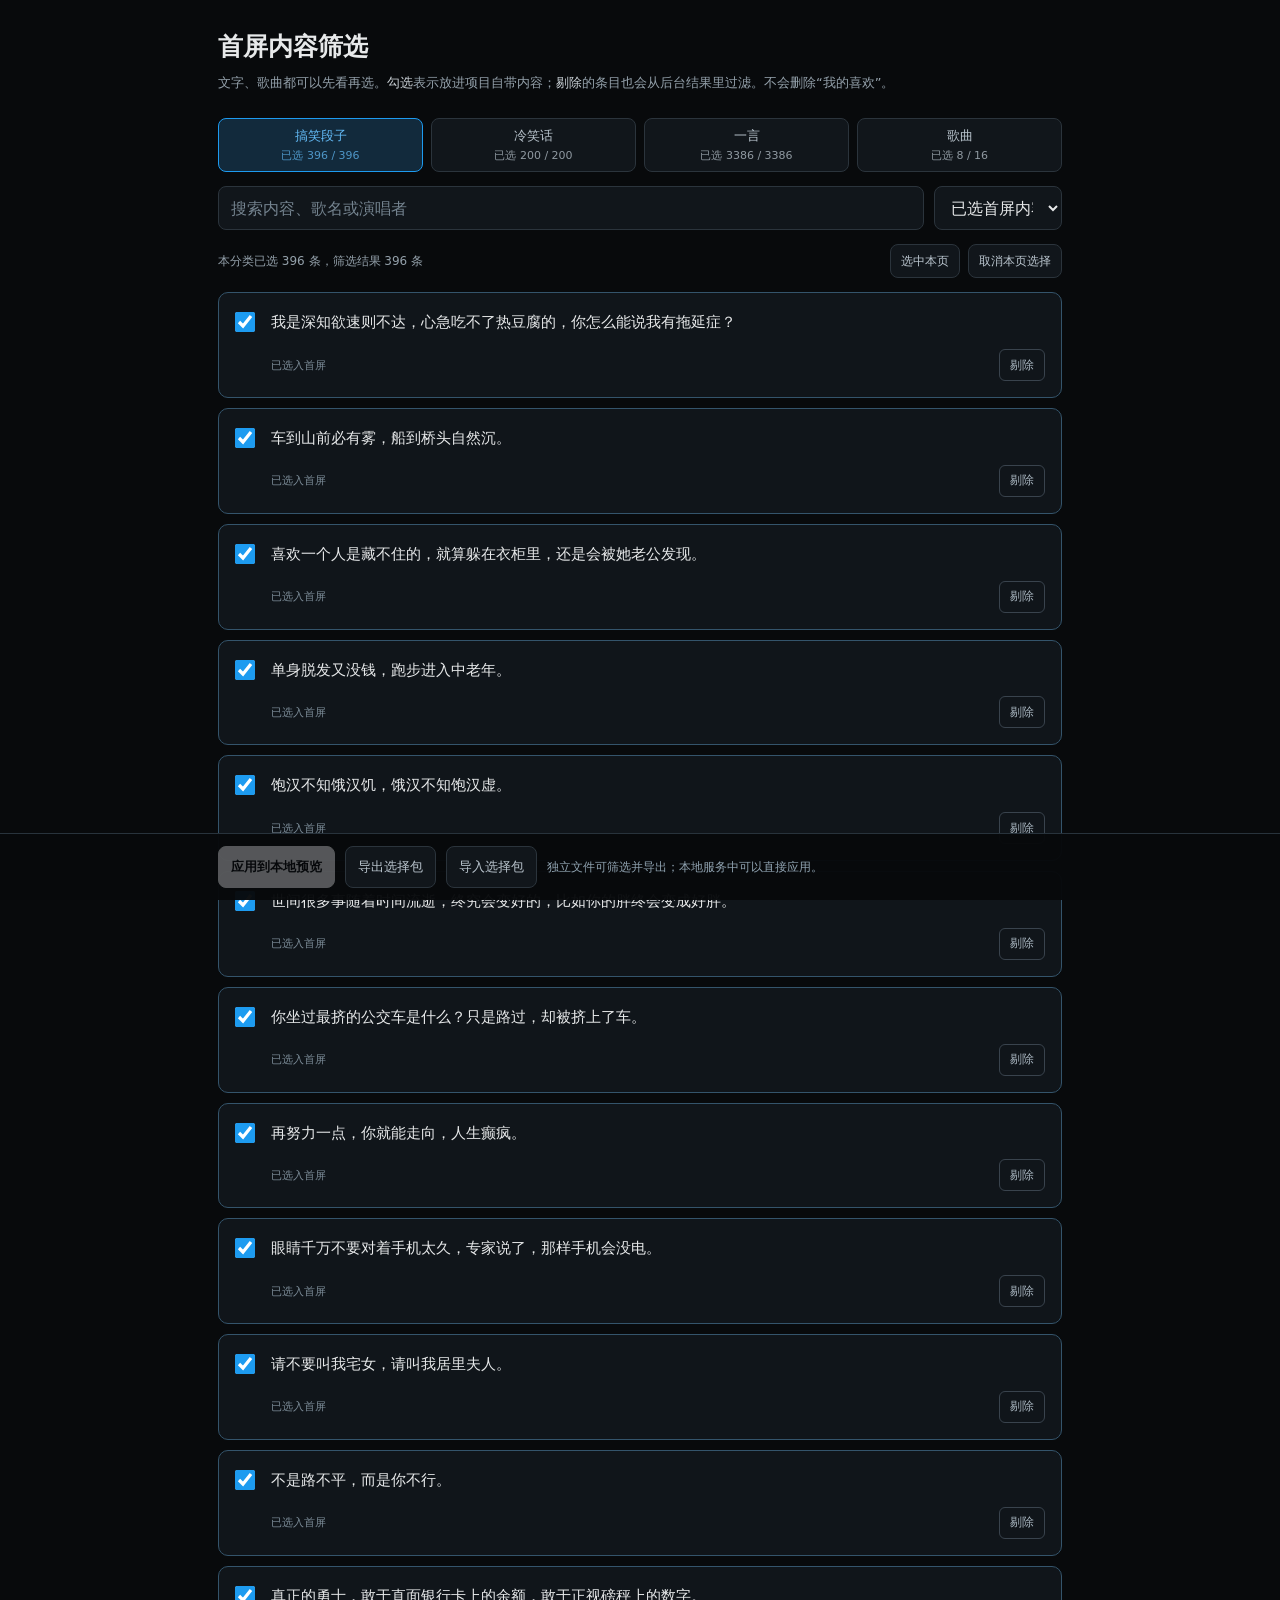
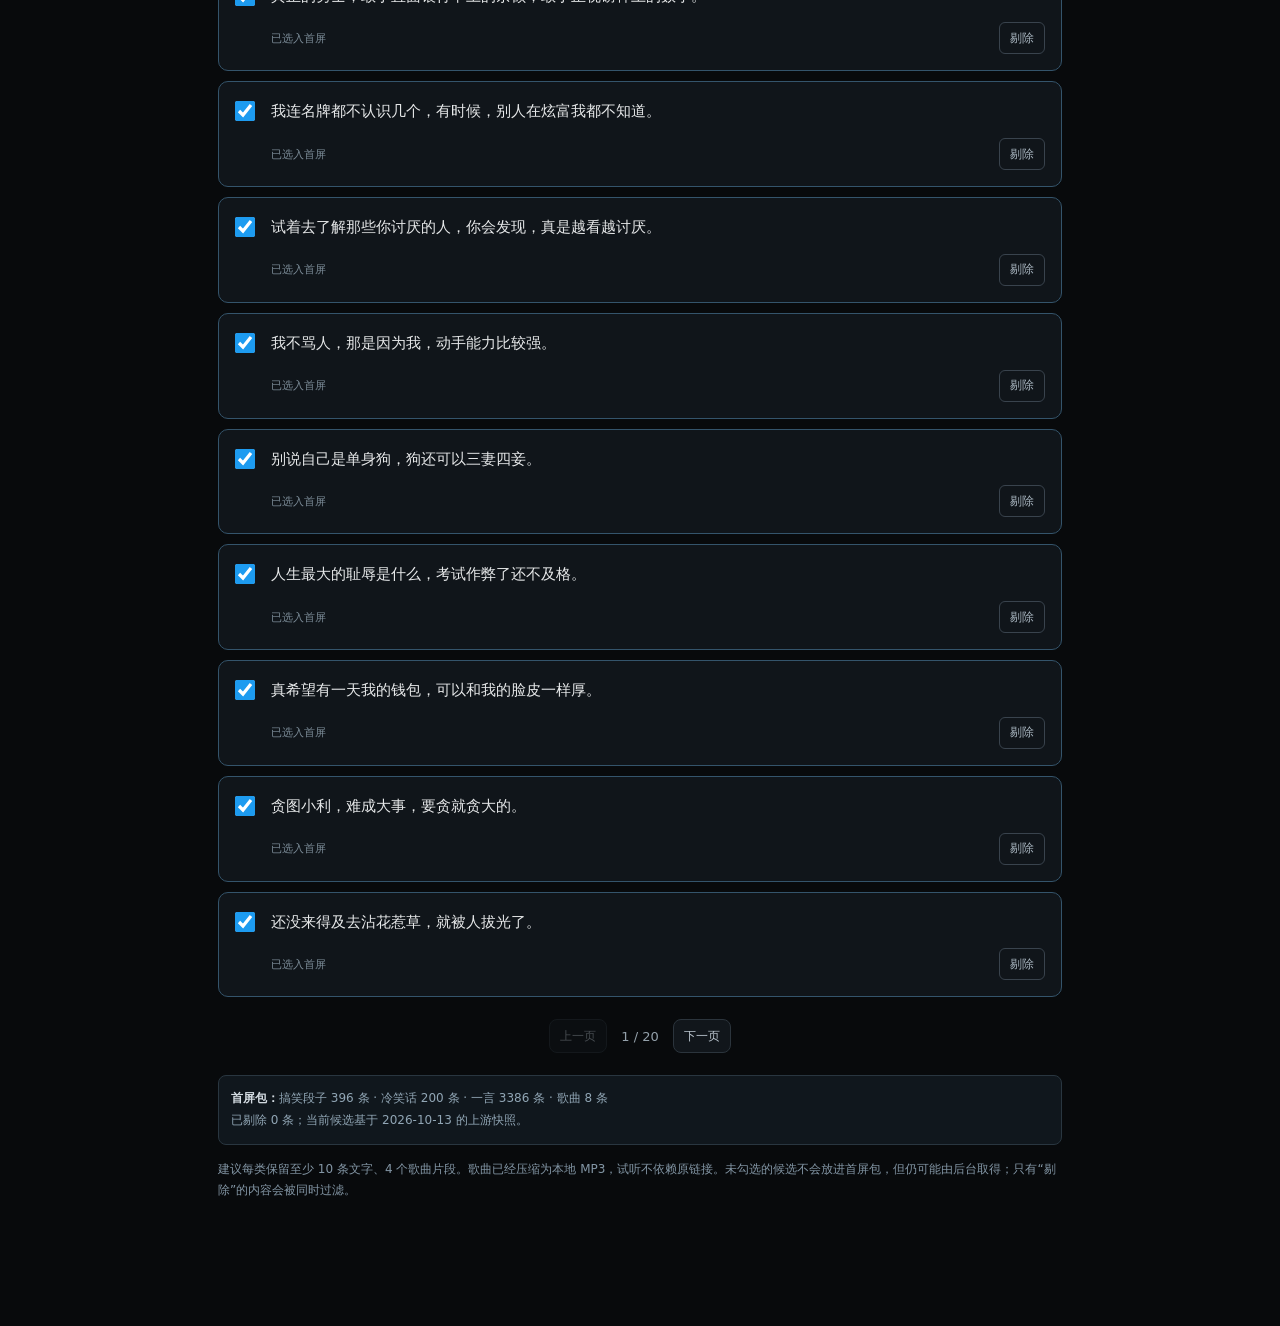
==== commit a55be94e: "feat: bundle full text library and offline reading shell" ====
--- a/content-review.html
+++ b/content-review.html
@@ -9,7 +9,7 @@
 <div class="list" id="list"></div><div class="pages"><button class="btn small" id="prev">上一页</button><span id="page-number"></span><button class="btn small" id="next">下一页</button></div>
 <div class="summary" id="summary"></div><p class="note">建议每类保留至少 10 条文字、4 个歌曲片段。歌曲已经压缩为本地 MP3，试听不依赖原链接。未勾选的候选不会放进首屏包，但仍可能由后台取得；只有“剔除”的内容会被同时过滤。</p>
 </main><footer class="savebar"><div class="save-inner"><button class="btn primary" id="apply">应用到本地预览</button><button class="btn" id="export">导出选择包</button><label class="btn file-label">导入选择包<input id="import" type="file" accept="application/json,.json"></label><span class="saved" id="status" role="status">这是待筛选的草稿，应用后才更新项目。</span></div></footer>
-<script id="candidate-data" type="application/json">{"version":1,"generatedAt":"2026-10-13T11:24:11.146608+00:00","upstreamCommit":"d582aa65d44f76e91c434174c9cf44684d30755f","text":{"duanzi":[{"id":"duanzi:0","type":"duanzi","index":0,"duanzi":"我是深知欲速则不达，心急吃不了热豆腐的，你怎么能说我有拖延症？"},{"id":"duanzi:1","type":"duanzi","index":1,"duanzi":"车到山前必有雾，船到桥头自然沉。"},{"id":"duanzi:2","type":"duanzi","index":2,"duanzi":"喜欢一个人是藏不住的，就算躲在衣柜里，还是会被她老公发现。"},{"id":"duanzi:3","type":"duanzi","index":3,"duanzi":"单身脱发又没钱，跑步进入中老年。"},{"id":"duanzi:4","type":"duanzi","index":4,"duanzi":"饱汉不知饿汉饥，饿汉不知饱汉虚。"},{"id":"duanzi:5","type":"duanzi","index":5,"duanzi":"世间很多事随着时间流逝，终究会变好的，比如你的胖终会变成好胖。"},{"id":"duanzi:6","type":"duanzi","index":6,"duanzi":"你坐过最挤的公交车是什么？只是路过，却被挤上了车。"},{"id":"duanzi:7","type":"duanzi","index":7,"duanzi":"再努力一点，你就能走向，人生癫疯。"},{"id":"duanzi:8","type":"duanzi","index":8,"duanzi":"眼睛千万不要对着手机太久，专家说了，那样手机会没电。"},{"id":"duanzi:9","type":"duanzi","index":9,"duanzi":"请不要叫我宅女，请叫我居里夫人。"},{"id":"duanzi:10","type":"duanzi","index":10,"duanzi":"不是路不平，而是你不行。"},{"id":"duanzi:11","type":"duanzi","index":11,"duanzi":"真正的勇士，敢于直面银行卡上的余额，敢于正视磅秤上的数字。"},{"id":"duanzi:12","type":"duanzi","index":12,"duanzi":"我连名牌都不认识几个，有时候，别人在炫富我都不知道。"},{"id":"duanzi:13","type":"duanzi","index":13,"duanzi":"试着去了解那些你讨厌的人，你会发现，真是越看越讨厌。"},{"id":"duanzi:14","type":"duanzi","index":14,"duanzi":"我不骂人，那是因为我，动手能力比较强。"},{"id":"duanzi:15","type":"duanzi","index":15,"duanzi":"别说自己是单身狗，狗还可以三妻四妾。"},{"id":"duanzi:16","type":"duanzi","index":16,"duanzi":"人生最大的耻辱是什么，考试作弊了还不及格。"},{"id":"duanzi:17","type":"duanzi","index":17,"duanzi":"真希望有一天我的钱包，可以和我的脸皮一样厚。"},{"id":"duanzi:18","type":"duanzi","index":18,"duanzi":"贪图小利，难成大事，要贪就贪大的。"},{"id":"duanzi:19","type":"duanzi","index":19,"duanzi":"还没来得及去沾花惹草，就被人拔光了。"},{"id":"duanzi:20","type":"duanzi","index":20,"duanzi":"我尝试着做一个有趣的人，后来却跑偏了，成了一个逗逼。"},{"id":"duanzi:21","type":"duanzi","index":21,"duanzi":"我擅长做空A股，只要我一买，立刻跌。"},{"id":"duanzi:22","type":"duanzi","index":22,"duanzi":"你和学霸的区别就是，你所有的灵光一闪，都是他的基本题型。"},{"id":"duanzi:23","type":"duanzi","index":23,"duanzi":"用2B形容你，人家铅笔不乐意。"},{"id":"duanzi:24","type":"duanzi","index":24,"duanzi":"冰冻三尺非一日之寒，掏空钱包却一点不难。"},{"id":"duanzi:25","type":"duanzi","index":25,"duanzi":"吃货的思路是，好吃你就多吃点，不好吃多少也要吃点。"},{"id":"duanzi:26","type":"duanzi","index":26,"duanzi":"请珍惜对你好的人，否则错过了就不知道何时，才能再遇到另一个瞎了眼的。"},{"id":"duanzi:27","type":"duanzi","index":27,"duanzi":"作为失败的典型，你实在是太成功了。"},{"id":"duanzi:28","type":"duanzi","index":28,"duanzi":"所有的故事都会有结局，只有生活跟你没完。"},{"id":"duanzi:29","type":"duanzi","index":29,"duanzi":"你这两天早点回家，最近偷猪的多，我怕你出事。"},{"id":"duanzi:30","type":"duanzi","index":30,"duanzi":"如果你愿意，一层一层一层地剥开我的心，你会发现我缺心眼。"},{"id":"duanzi:31","type":"duanzi","index":31,"duanzi":"暗恋的人没有，想暗杀的倒有一堆。"},{"id":"duanzi:32","type":"duanzi","index":32,"duanzi":"海底捞的服务是真心好，上次我吃饭没带钱，还是服务员帮我报的警。"},{"id":"duanzi:33","type":"duanzi","index":33,"duanzi":"投对了简历找到一份好工作，投对了胎，可以不用找工作。"},{"id":"duanzi:34","type":"duanzi","index":34,"duanzi":"像你这样的人，哪怕把土豪两个字贴在脸上，别人也会反过来读。"},{"id":"duanzi:35","type":"duanzi","index":35,"duanzi":"当你觉得自己不行的时候，就走马路上走走，这样你就是一个行人了。"},{"id":"duanzi:36","type":"duanzi","index":36,"duanzi":"2019年第一天，说出你的新年愿望，那就一定不会实现。"},{"id":"duanzi:37","type":"duanzi","index":37,"duanzi":"今年是过去十年最差的一年，好消息是，今年是之后十年最好的一年。"},{"id":"duanzi:38","type":"duanzi","index":38,"duanzi":"欢迎来到2019，恭喜你进入了新的，扎心的一年。"},{"id":"duanzi:39","type":"duanzi","index":39,"duanzi":"总结一下你的2018，留下你的不开心，让大家开心开心。"},{"id":"duanzi:40","type":"duanzi","index":40,"duanzi":"2018年，88喽。"},{"id":"duanzi:41","type":"duanzi","index":41,"duanzi":"你不懂得安排自己的人生，会有很多人帮你安排，他们需要你做的事。"},{"id":"duanzi:42","type":"duanzi","index":42,"duanzi":"千万别把事情拖到明天，后天大后天都是好日子啊。"},{"id":"duanzi:43","type":"duanzi","index":43,"duanzi":"冬天就是好，穷的时候，还有西北风喝。"},{"id":"duanzi:44","type":"duanzi","index":44,"duanzi":"男女之间一定有纯友谊，每一个我认识的女生，都说最多只能跟我当朋友。"},{"id":"duanzi:45","type":"duanzi","index":45,"duanzi":"现在的年轻人，除了睡觉时间不想睡，其它时间都想睡觉。"},{"id":"duanzi:46","type":"duanzi","index":46,"duanzi":"传统文化丢失严重啊，古代女子个个能呤诗作对，现代女子不行了 只会作对。"},{"id":"duanzi:47","type":"duanzi","index":47,"duanzi":"混到现在，拿得起放得下的，只有筷子。"},{"id":"duanzi:48","type":"duanzi","index":48,"duanzi":"富人的丁克叫丁克，穷人的丁克叫断子绝孙。"},{"id":"duanzi:49","type":"duanzi","index":49,"duanzi":"你们的对象叫你们什么？我的对象叫我滚💔。"},{"id":"duanzi:50","type":"duanzi","index":50,"duanzi":"56个民族，55个加分。"},{"id":"duanzi:51","type":"duanzi","index":51,"duanzi":"我已经不是那个花五十块钱，也要考虑很久的小孩了，现在五块钱都要深思熟虑。"},{"id":"duanzi:52","type":"duanzi","index":52,"duanzi":"世界上最宽广的是海洋，比海洋更宽广的是天空，比天空更宽广的是考试范围。"},{"id":"duanzi:53","type":"duanzi","index":53,"duanzi":"有些事不是我不在意，而是我在意了，又能怎样？"},{"id":"duanzi:54","type":"duanzi","index":54,"duanzi":"我从不去想何时能成功，既然选择了远方，那就还远着呢。"},{"id":"duanzi:55","type":"duanzi","index":55,"duanzi":"所谓成长，就是在听到波涛汹涌四个字，再也联想不到大海了。"},{"id":"duanzi:56","type":"duanzi","index":56,"duanzi":"有些事，不说是个结，说了是个疤。"},{"id":"duanzi:57","type":"duanzi","index":57,"duanzi":"人家不是无趣，而是，懒得对你有趣。"},{"id":"duanzi:58","type":"duanzi","index":58,"duanzi":"小时候最怕梦到自己找厕所，最最可怕的是，人没醒来厕所却找到了。"},{"id":"duanzi:59","type":"duanzi","index":59,"duanzi":"用钱当然买不到快乐，只是有钱，别人会想办法让你快乐。"},{"id":"duanzi:60","type":"duanzi","index":60,"duanzi":"失败的尽头是绝望，努力的终点是过劳。"},{"id":"duanzi:61","type":"duanzi","index":61,"duanzi":"将薪比薪的想了想，算了，不想活了。"},{"id":"duanzi:62","type":"duanzi","index":62,"duanzi":"人不能低下高贵的头，但捡钱时例外。"},{"id":"duanzi:63","type":"duanzi","index":63,"duanzi":"用扯淡的态度，面对操蛋的人生。"},{"id":"duanzi:64","type":"duanzi","index":64,"duanzi":"这么多年没掉入桃色陷阱，靠的就是两个字，没钱。"},{"id":"duanzi:65","type":"duanzi","index":65,"duanzi":"请珍惜那些伤害过你的人，毕竟其他人都懒得害你。"},{"id":"duanzi:66","type":"duanzi","index":66,"duanzi":"自古情深留不住，总是套路得人心。"},{"id":"duanzi:67","type":"duanzi","index":67,"duanzi":"女为悦己者容，男为悦己者穷!"},{"id":"duanzi:68","type":"duanzi","index":68,"duanzi":"这两天雨水多，下雨记得打伞，否则脑袋容易进水。"},{"id":"duanzi:69","type":"duanzi","index":69,"duanzi":"你知道投资和投机的区别吗？一个是普通话，一个是广东话。"},{"id":"duanzi:70","type":"duanzi","index":70,"duanzi":"看见一个算命大师，我刚坐下他就问我，你算什么东西？"},{"id":"duanzi:71","type":"duanzi","index":71,"duanzi":"我的未来就是个梦，更遗憾的是，这会儿还失眠。"},{"id":"duanzi:72","type":"duanzi","index":72,"duanzi":"人丑就要多读书，这样以后，才能有钱整容。"},{"id":"duanzi:73","type":"duanzi","index":73,"duanzi":"总是在凌晨想通很多事情，又在天亮之后，忘得一干二净。"},{"id":"duanzi:74","type":"duanzi","index":74,"duanzi":"如果你觉得，围着你的都是苍蝇，那可能你自己是坨屎。"},{"id":"duanzi:75","type":"duanzi","index":75,"duanzi":"你敬人一寸，他将得寸进尺。"},{"id":"duanzi:76","type":"duanzi","index":76,"duanzi":"恭喜你又熬过一天，还中奖了，再来一天。"},{"id":"duanzi:77","type":"duanzi","index":77,"duanzi":"俗话说人无远虑，必定很有钱。"},{"id":"duanzi:78","type":"duanzi","index":78,"duanzi":"考试最崩溃的是看到一道题，模糊的记得老师讲过，但清晰的记得我没听。"},{"id":"duanzi:79","type":"duanzi","index":79,"duanzi":"听说自从你得了神经病，整个人都精神多了。"},{"id":"duanzi:80","type":"duanzi","index":80,"duanzi":"既没有让人一见钟情的颜，还缺少让人日久生情的钱。"},{"id":"duanzi:81","type":"duanzi","index":81,"duanzi":"失败乃成功之母，但往往失败都是，不孕不育。"},{"id":"duanzi:82","type":"duanzi","index":82,"duanzi":"你复杂的五官，掩饰不了，你朴素的智商。"},{"id":"duanzi:83","type":"duanzi","index":83,"duanzi":"如果你特别迷恋一个人，那么你一定配不上他！"},{"id":"duanzi:84","type":"duanzi","index":84,"duanzi":"宁愿不说话看起来像个傻子，也不要，开口证明自己的确如此。"},{"id":"duanzi:85","type":"duanzi","index":85,"duanzi":"大家喜欢和你一起，是为了，显示他们的好看。"},{"id":"duanzi:86","type":"duanzi","index":86,"duanzi":"所谓复习就是，把不会的东西再确认一遍，你确实不会。"},{"id":"duanzi:87","type":"duanzi","index":87,"duanzi":"我最大的缺点，就是缺点钱。"},{"id":"duanzi:88","type":"duanzi","index":88,"duanzi":"众里寻她千百度，蓦然回首，那人依旧对我不屑一顾。"},{"id":"duanzi:89","type":"duanzi","index":89,"duanzi":"白天嘈杂得不愿意醒，夜晚安静得舍不得睡。"},{"id":"duanzi:90","type":"duanzi","index":90,"duanzi":"不回你消息，不是因为我高冷，而是因为我手冷。"},{"id":"duanzi:91","type":"duanzi","index":91,"duanzi":"间歇性洗心革面，持续性混吃等死。"},{"id":"duanzi:92","type":"duanzi","index":92,"duanzi":"忍无可忍，就重新再忍。"},{"id":"duanzi:93","type":"duanzi","index":93,"duanzi":"不就是钱嘛，说得谁不缺似的。"},{"id":"duanzi:94","type":"duanzi","index":94,"duanzi":"当幸福来敲门的时候，我怕我不在家，所以一直都很宅。"},{"id":"duanzi:95","type":"duanzi","index":95,"duanzi":"问君能有几多愁，恰似一群太监上青楼。"},{"id":"duanzi:96","type":"duanzi","index":96,"duanzi":"看时间不是为了起床，而是看还能睡多久。"},{"id":"duanzi:97","type":"duanzi","index":97,"duanzi":"其实你不丑，只是，你美得不明显。"},{"id":"duanzi:98","type":"duanzi","index":98,"duanzi":"信就信，不信就不信，还TM整个微信。"},{"id":"duanzi:99","type":"duanzi","index":99,"duanzi":"在出租车内疯狂放臭屁，可以极大的降低，司机带你绕路的概率。"},{"id":"duanzi:100","type":"duanzi","index":100,"duanzi":"请相信我，我所说的每句话，都是废话！"},{"id":"duanzi:101","type":"duanzi","index":101,"duanzi":"人和猪的区别就是，猪一直是猪，而人有时却不是人。"},{"id":"duanzi:102","type":"duanzi","index":102,"duanzi":"生平最讨厌溜须拍马的人，和他们在一起，显得老子很不会做人。"},{"id":"duanzi:103","type":"duanzi","index":103,"duanzi":"这次期末考，我会用实力告诉你，我们年级共有多少人。"},{"id":"duanzi:104","type":"duanzi","index":104,"duanzi":"好看的皮囊三千一晚，有趣的灵魂要车要房。"},{"id":"duanzi:105","type":"duanzi","index":105,"duanzi":"有时你会觉得自己就是个SB，别灰心，至少感觉是对的。"},{"id":"duanzi:106","type":"duanzi","index":106,"duanzi":"我知道岁月会磨平我的棱角，但没想到，是把我按在地上摩擦。"},{"id":"duanzi:107","type":"duanzi","index":107,"duanzi":"别总自称单身狗了，按年龄你是单身鳖，按智商你是单身傻狍子。"},{"id":"duanzi:108","type":"duanzi","index":108,"duanzi":"往往那些不起眼的小餐馆，才能吃到真正的美味，而那些大酒店的我吃不起。"},{"id":"duanzi:109","type":"duanzi","index":109,"duanzi":"黑夜给你黑色的眼睛，你却用它来翻白眼。"},{"id":"duanzi:110","type":"duanzi","index":110,"duanzi":"放弃这个字，说起来简单，做起来就更简单了。"},{"id":"duanzi:111","type":"duanzi","index":111,"duanzi":"以后要对女朋友好一点，毕竟她已经瞎了，不能再受伤害了。"},{"id":"duanzi:112","type":"duanzi","index":112,"duanzi":"曾经是梦想家，现在没了梦，只剩下想家。"},{"id":"duanzi:113","type":"duanzi","index":113,"duanzi":"把秋衣塞进秋裤，把秋裤塞进棉袜里，是对冬天最起码的尊重。"},{"id":"duanzi:114","type":"duanzi","index":114,"duanzi":"你怎么长得跟个二维码似的，不扫一下，都不知道你是什么东西！"},{"id":"duanzi:115","type":"duanzi","index":115,"duanzi":"有人考试靠实力，有人考试靠视力，尼玛我考试靠想象力！"},{"id":"duanzi:116","type":"duanzi","index":116,"duanzi":"年轻时我以为钱就是一切，现在老了才知道，确实如此。"},{"id":"duanzi:117","type":"duanzi","index":117,"duanzi":"路遥知马力不足，日久见人心叵测。"},{"id":"duanzi:118","type":"duanzi","index":118,"duanzi":"你若帮了一急需用钱的朋友，他一定会记得你，在他下次急需用钱的时候。"},{"id":"duanzi:119","type":"duanzi","index":119,"duanzi":"有人存你号码是为了打给你，我不一样，我是为了不接。"},{"id":"duanzi:120","type":"duanzi","index":120,"duanzi":"只要努力的时间足够长，搞不好，你还可以失败的更彻底。"},{"id":"duanzi:121","type":"duanzi","index":121,"duanzi":"不要轻易向命运低头，因为，一低头就会看到赘肉。"},{"id":"duanzi:122","type":"duanzi","index":122,"duanzi":"因为穷我连关心你都不敢，就怕你说嘘寒问暖，不如打笔巨款。"},{"id":"duanzi:123","type":"duanzi","index":123,"duanzi":"要笑着走下去吧，反正来到这个世界上，谁也没打算活着回去。"},{"id":"duanzi:124","type":"duanzi","index":124,"duanzi":"为了变漂亮，你坚持了哪些好习惯？坚持开美颜。"},{"id":"duanzi:125","type":"duanzi","index":125,"duanzi":"世上没有钱解决不了的事，如果有，那就是你的钱不够。"},{"id":"duanzi:126","type":"duanzi","index":126,"duanzi":"两个人吵架，打他是解决不了问题的，但是解气啊。"},{"id":"duanzi:127","type":"duanzi","index":127,"duanzi":"尽量撮合身边的同学，这样可以，少出一笔份子钱。"},{"id":"duanzi:128","type":"duanzi","index":128,"duanzi":"想要逼死一个强迫症，那实在是太简了。"},{"id":"duanzi:129","type":"duanzi","index":129,"duanzi":"我不怕变成自己厌恶的人，我怕过得还不如他们。"},{"id":"duanzi:130","type":"duanzi","index":130,"duanzi":"目前最靠谱的发财方法，就是，你家拆迁了。"},{"id":"duanzi:131","type":"duanzi","index":131,"duanzi":"机会是留给有准备的人，没机会的人，就别瞎准备了。"},{"id":"duanzi:132","type":"duanzi","index":132,"duanzi":"如果我有什么，让你不喜欢的地方，麻烦你自己克服一下。"},{"id":"duanzi:133","type":"duanzi","index":133,"duanzi":"别人都是为怎么挣钱而发愁，我却是为怎么花钱而发愁，二十块怎么能花到下月十号？"},{"id":"duanzi:134","type":"duanzi","index":134,"duanzi":"有缘千里来相会，无缘倒也省话费。"},{"id":"duanzi:135","type":"duanzi","index":135,"duanzi":"仗义每从屠狗辈，负心多是读书人。"},{"id":"duanzi:136","type":"duanzi","index":136,"duanzi":"如果你放弃了今天的自己，你就战胜了明天的你。"},{"id":"duanzi:137","type":"duanzi","index":137,"duanzi":"玩手机时间长要让眼睛休息，把视线投向窗外，想一想为什么自己这么穷。"},{"id":"duanzi:138","type":"duanzi","index":138,"duanzi":"不要轻易看不起谁，就算是杀马特，发量都比你多。"},{"id":"duanzi:139","type":"duanzi","index":139,"duanzi":"铁杵能磨成针，但木杵只能磨成牙签。材料不对再努力也没用。"},{"id":"duanzi:140","type":"duanzi","index":140,"duanzi":"你只要不抬杠，钱真的是万能的。"},{"id":"duanzi:141","type":"duanzi","index":141,"duanzi":"天生我才必有用，前提是，你得是“天”生的。"},{"id":"duanzi:142","type":"duanzi","index":142,"duanzi":"你虽然没有出过国，但是你每天都在倒时差。"},{"id":"duanzi:143","type":"duanzi","index":143,"duanzi":"再苦不能苦孩子，再穷也得穷得瑟。"},{"id":"duanzi:144","type":"duanzi","index":144,"duanzi":"虽然我长得丑，但是买了漂亮衣服，我就可以丑的漂亮。"},{"id":"duanzi:145","type":"duanzi","index":145,"duanzi":"世上99%的事情，都能用钱解决，剩下的1%则需要更多的钱。"},{"id":"duanzi:146","type":"duanzi","index":146,"duanzi":"白雪公主诠释了，七个小屌丝对她再好，也不及高富帅的一个吻。"},{"id":"duanzi:147","type":"duanzi","index":147,"duanzi":"比尔盖茨休学创业，成为世界首富，可是人家休得是哈佛大学。"},{"id":"duanzi:148","type":"duanzi","index":148,"duanzi":"双十一过后，我从一个光棍，变成了一个负债累累的光棍。"},{"id":"duanzi:149","type":"duanzi","index":149,"duanzi":"不是吃燕窝的人皮肤好，是吃得起燕窝的人皮肤好。"},{"id":"duanzi:150","type":"duanzi","index":150,"duanzi":"我一般说话都会给人留面子，万一我怼你了，没错我就是故意的。"},{"id":"duanzi:151","type":"duanzi","index":151,"duanzi":"你可以像只猪一样懒，却无法像只猪一样，懒得心安理得。"},{"id":"duanzi:152","type":"duanzi","index":152,"duanzi":"暗恋就是你在心里，为他盖了一座城堡，他却连门都不想进。"},{"id":"duanzi:153","type":"duanzi","index":153,"duanzi":"我的钱虽然不是大风刮来的，但像被大风刮走的。"},{"id":"duanzi:154","type":"duanzi","index":154,"duanzi":"物以类聚人以穷分，有钱人终成眷属。"},{"id":"duanzi:155","type":"duanzi","index":155,"duanzi":"男人单身叫单身狗，女的单身叫狗不理。"},{"id":"duanzi:156","type":"duanzi","index":156,"duanzi":"我没有去过你的城市，但我刷过你那的题。"},{"id":"duanzi:157","type":"duanzi","index":157,"duanzi":"能用钱解决的都不是问题，但如何有钱，才是你最大的问题。"},{"id":"duanzi:158","type":"duanzi","index":158,"duanzi":"一天不玩手机，人是不会死的，命还在但是魂丢啦！"},{"id":"duanzi:159","type":"duanzi","index":159,"duanzi":"你现在的生活，也许不是你想要的，但绝对是你自找的。"},{"id":"duanzi:160","type":"duanzi","index":160,"duanzi":"有股强烈的学习欲望，幸好我自制力强，压下去了。"},{"id":"duanzi:161","type":"duanzi","index":161,"duanzi":"你以为你是灰姑娘吗？拜托别做梦了，她可是伯爵的女儿。"},{"id":"duanzi:162","type":"duanzi","index":162,"duanzi":"如果多年以后你未嫁我未娶，那么咱俩，也真够完犊子的了。"},{"id":"duanzi:163","type":"duanzi","index":163,"duanzi":"骑电动车请戴好头盔，否则，开奔驰的同学会认出你。"},{"id":"duanzi:164","type":"duanzi","index":164,"duanzi":"蠢萌的前提是萌，不是蠢。"},{"id":"duanzi:165","type":"duanzi","index":165,"duanzi":"据说到2020年，要消灭贫困人口，我还不想死。"},{"id":"duanzi:166","type":"duanzi","index":166,"duanzi":"想奋斗？手机能从你的手上拿下来，就算是拼搏了。"},{"id":"duanzi:167","type":"duanzi","index":167,"duanzi":"你把所有不一定，都变成了一定不。"},{"id":"duanzi:168","type":"duanzi","index":168,"duanzi":"生活费就像大姨妈，一个月来一次，几天就没了。"},{"id":"duanzi:169","type":"duanzi","index":169,"duanzi":"没有钱的时候，听到别人说恭祝长命百岁，都觉得是一种诅咒。"},{"id":"duanzi:170","type":"duanzi","index":170,"duanzi":"有朋自远方来，虽远必诛。"},{"id":"duanzi:171","type":"duanzi","index":171,"duanzi":"别人都用名牌包包，而你，只能用用表情包。"},{"id":"duanzi:172","type":"duanzi","index":172,"duanzi":"现在的时代，不是属于00后的，是属于厚脸皮的！"},{"id":"duanzi:173","type":"duanzi","index":173,"duanzi":"不说没人陪你勇闯天涯，你能找到人陪你喝雪花吗？"},{"id":"duanzi:174","type":"duanzi","index":174,"duanzi":"没钱才上班还是上班才没钱，我不明白哪个环节出了问题，难道有中间商赚差价？"},{"id":"duanzi:175","type":"duanzi","index":175,"duanzi":"人如果没有梦想，那跟无忧无虑有什么分别？"},{"id":"duanzi:176","type":"duanzi","index":176,"duanzi":"逃避是解决不了问题的，不逃你也解决不了啊。"},{"id":"duanzi:177","type":"duanzi","index":177,"duanzi":"去看精神科时医生说，你没啥抑郁症，你是真的惨。"},{"id":"duanzi:178","type":"duanzi","index":178,"duanzi":"学校教学楼放镜子，是为了让你知道，人丑就要多读书。"},{"id":"duanzi:179","type":"duanzi","index":179,"duanzi":"好看的锁骨千篇一律，有趣的肚腩弹来弹去。"},{"id":"duanzi:180","type":"duanzi","index":180,"duanzi":"经过大家的耐心劝导，我终于接受了，自己是傻逼这个事实。"},{"id":"duanzi:181","type":"duanzi","index":181,"duanzi":"以前觉得靠关系的人，一定很无能，接触后发现人家样样比我强。"},{"id":"duanzi:182","type":"duanzi","index":182,"duanzi":"静若瘫痪，动若癫痫。"},{"id":"duanzi:183","type":"duanzi","index":183,"duanzi":"愿你的烦恼，像你的头发一样，越来越少。"},{"id":"duanzi:184","type":"duanzi","index":184,"duanzi":"我要没点自我安慰的本事，还真活不到现在。"},{"id":"duanzi:185","type":"duanzi","index":185,"duanzi":"别去打扰那些，每次很久都不回你消息的人，删除好友就行。"},{"id":"duanzi:186","type":"duanzi","index":186,"duanzi":"我知道虚度年华不对，但是这样，真的好过瘾啊。"},{"id":"duanzi:187","type":"duanzi","index":187,"duanzi":"经过十年不断的努力和奋斗，我终于从懵懂无知的少年，变成了懵懂无知的青年。"},{"id":"duanzi:188","type":"duanzi","index":188,"duanzi":"想和男朋友去看电影，有什么好看的，男朋友介绍吗？"},{"id":"duanzi:189","type":"duanzi","index":189,"duanzi":"对象抢不过别人就算了，抢购也抢不过别人，这个光棍节你可咋办。"},{"id":"duanzi:190","type":"duanzi","index":190,"duanzi":"还没有对象？要不要给你介绍，一款不错的狗粮。"},{"id":"duanzi:191","type":"duanzi","index":191,"duanzi":"单身至今的原因是，熟人不好下手，生人不好开口。"},{"id":"duanzi:192","type":"duanzi","index":192,"duanzi":"你最想从母校带走的是什么？最想从母校带走的，是我的学费。"},{"id":"duanzi:193","type":"duanzi","index":193,"duanzi":"遇到你之前，我的世界是黑白的，遇见你之后 哇靠 全黑了。"},{"id":"duanzi:194","type":"duanzi","index":194,"duanzi":"手机的寿命是人类的1/20，请放下身边的杂事，好好陪陪它！"},{"id":"duanzi:195","type":"duanzi","index":195,"duanzi":"我也曾青春逼人，可惜现在青春没了，就剩这么个逼人了。"},{"id":"duanzi:196","type":"duanzi","index":196,"duanzi":"买房的钱还没攒完，就要开始攒买坟的钱了。"},{"id":"duanzi:197","type":"duanzi","index":197,"duanzi":"夜撩了酒，酒撩了你 你撩了我，穷困潦倒了我们。"},{"id":"duanzi:198","type":"duanzi","index":198,"duanzi":"谁说你不爱运动？你不仅会踢皮球，而且踢的可好了。"},{"id":"duanzi:199","type":"duanzi","index":199,"duanzi":"你长得很有创意，活得很有勇气。"},{"id":"duanzi:200","type":"duanzi","index":200,"duanzi":"打麻将三缺一，斗地主二缺一，我谈个恋爱咋还一缺一？"},{"id":"duanzi:201","type":"duanzi","index":201,"duanzi":"醒醒，你这不是丧而是，没有钱和性生活的正常表现。"},{"id":"duanzi:202","type":"duanzi","index":202,"duanzi":"每次看你穿丝袜的时候，我都有一种无法言喻的感觉，那就是萝卜还包保鲜膜咧。"},{"id":"duanzi:203","type":"duanzi","index":203,"duanzi":"命只有一条，但要命的事，可不止一件。"},{"id":"duanzi:204","type":"duanzi","index":204,"duanzi":"你不是走在牛B的道路上，而是仍在，装逼的道路上溜达。"},{"id":"duanzi:205","type":"duanzi","index":205,"duanzi":"不要总对人掏心掏肺，有的人不吃内脏。"},{"id":"duanzi:206","type":"duanzi","index":206,"duanzi":"不要再抑郁下去了孩子，你要像一个，神经病一样活泼开朗。"},{"id":"duanzi:207","type":"duanzi","index":207,"duanzi":"到不了的都叫做远方，回不去的名字叫家乡。"},{"id":"duanzi:208","type":"duanzi","index":208,"duanzi":"没钱了来找我，让我告诉你没钱的日子，怎么过。"},{"id":"duanzi:209","type":"duanzi","index":209,"duanzi":"遇到困难的时候暂时放一放，第二天的时候，就再也想不起来了。"},{"id":"duanzi:210","type":"duanzi","index":210,"duanzi":"我从来不会脑残地，在网上晒自己买的名牌，因为我买不起。"},{"id":"duanzi:211","type":"duanzi","index":211,"duanzi":"付出就会有回报，比如一倍的奢望，换两倍的失望。"},{"id":"duanzi:212","type":"duanzi","index":212,"duanzi":"人生就像一个茶几，上面摆满了杯具。"},{"id":"duanzi:213","type":"duanzi","index":213,"duanzi":"宁可美的千篇一律 ，也不要丑的各有千秋。"},{"id":"duanzi:214","type":"duanzi","index":214,"duanzi":"生活，开始对我这种小鸡爪子，放泡椒了！"},{"id":"duanzi:215","type":"duanzi","index":215,"duanzi":"努力了这么久，但凡有点儿天赋，也该有些成功的迹象了。"},{"id":"duanzi:216","type":"duanzi","index":216,"duanzi":"没人嘲笑你的梦想，他们只是，嘲笑你的实力。"},{"id":"duanzi:217","type":"duanzi","index":217,"duanzi":"知道为何自古红颜多薄命吗？因为没人在意丑的人活多久。"},{"id":"duanzi:218","type":"duanzi","index":218,"duanzi":"谁说金钱买不到时间，网管再续两个小时。"},{"id":"duanzi:219","type":"duanzi","index":219,"duanzi":"人生就像打电话，不是你先挂就是我先挂。"},{"id":"duanzi:220","type":"duanzi","index":220,"duanzi":"其实，电脑游戏从小就训练你，把Boss当作自己最大的敌人。"},{"id":"duanzi:221","type":"duanzi","index":221,"duanzi":"念念不忘，可有回响？"},{"id":"duanzi:222","type":"duanzi","index":222,"duanzi":"别总是骂别人猪狗，你过的还不如它们。"},{"id":"duanzi:223","type":"duanzi","index":223,"duanzi":"长的丑不是我的错，只是我在落地时太匆忙了，来不急打扮。"},{"id":"duanzi:224","type":"duanzi","index":224,"duanzi":"大多数时候，消耗能量的都不是工作，而是工作中遇到的人。"},{"id":"duanzi:225","type":"duanzi","index":225,"duanzi":"你的晚安，只是想让我闭嘴。"},{"id":"duanzi:226","type":"duanzi","index":226,"duanzi":"你还不算惨，惨的人，都没手机用。"},{"id":"duanzi:227","type":"duanzi","index":227,"duanzi":"你打起精神，3分钟就能做完的事情，打起精神就要花上3小时。"},{"id":"duanzi:228","type":"duanzi","index":228,"duanzi":"你连自己都睡不好，还想去睡别人？"},{"id":"duanzi:229","type":"duanzi","index":229,"duanzi":"每个女人都在寻找一个爷们，最后发现，最爷们的原来是自己。"},{"id":"duanzi:230","type":"duanzi","index":230,"duanzi":"能不生气就不要生气，能不骂人就不要骂人，能动手就直接动手。"},{"id":"duanzi:231","type":"duanzi","index":231,"duanzi":"遇到困难的三个步骤，面对它 处理它，放弃它。"},{"id":"duanzi:232","type":"duanzi","index":232,"duanzi":"对于丑的人来说，细看都是一种残忍。"},{"id":"duanzi:233","type":"duanzi","index":233,"duanzi":"失眠睡不着，可能是因为，你手机还有电。"},{"id":"duanzi:234","type":"duanzi","index":234,"duanzi":"其实你讨厌的并不是广场舞，而是广场舞大妈。"},{"id":"duanzi:235","type":"duanzi","index":235,"duanzi":"卸妆对你来说，又叫洗钱。"},{"id":"duanzi:236","type":"duanzi","index":236,"duanzi":"熟练地运用，关我屁事和关你屁事，可以节省人生80%的时间。"},{"id":"duanzi:237","type":"duanzi","index":237,"duanzi":"恋爱时会觉得像吸毒一样，分手了又会像戒毒一样。"},{"id":"duanzi:238","type":"duanzi","index":238,"duanzi":"有些事情还是要坚持的，比如睡觉，特别是闹钟响起的那一刻。"},{"id":"duanzi:239","type":"duanzi","index":239,"duanzi":"如果不能美得惊人，那就丑得销魂吧！"},{"id":"duanzi:240","type":"duanzi","index":240,"duanzi":"考试真是so easy，哪里不会考哪里！"},{"id":"duanzi:241","type":"duanzi","index":241,"duanzi":"铁打的身子，磁铁打的床。"},{"id":"duanzi:242","type":"duanzi","index":242,"duanzi":"我觉得失恋不可怕，眼瞎才可怕。"},{"id":"duanzi:243","type":"duanzi","index":243,"duanzi":"人生不如意何止八九，可与人言者何至二三。"},{"id":"duanzi:244","type":"duanzi","index":244,"duanzi":"有很多时候，面子不是别人给的，是自己凑上来丢的。"},{"id":"duanzi:245","type":"duanzi","index":245,"duanzi":"活了这么多年发现，唯一坚持下去的，就是每天给手机充电。"},{"id":"duanzi:249","type":"duanzi","index":249,"duanzi":"昨天遇见小学同班同学，没想到他混的这么差，只往我碗里放了一块钱。"},{"id":"duanzi:250","type":"duanzi","index":250,"duanzi":"从小到大，唯一不变的，就是一颗不想念书的心。"},{"id":"duanzi:251","type":"duanzi","index":251,"duanzi":"一顿操作猛如虎，一看工资二千五。"},{"id":"duanzi:252","type":"duanzi","index":252,"duanzi":"如果再见不用红着脸，是否还能借点钱。"},{"id":"duanzi:253","type":"duanzi","index":253,"duanzi":"以我的资历和文凭，将来这个城市的大街，都归我扫。"},{"id":"duanzi:254","type":"duanzi","index":254,"duanzi":"如果吃鱼可以补脑，你这智商，至少要吃一条鲸鱼。"},{"id":"duanzi:255","type":"duanzi","index":255,"duanzi":"经过多年的打拼，虽然没有什么收获，但你有债呀！"},{"id":"duanzi:256","type":"duanzi","index":256,"duanzi":"只要有快递还在路上，就感觉这生活，还算有点希望。"},{"id":"duanzi:257","type":"duanzi","index":257,"duanzi":"我以为我们能一起走到最后，谁知道，你走了两步就要打车。"},{"id":"duanzi:258","type":"duanzi","index":258,"duanzi":"我们都史无前例的有默契，突然你不理我我也不理你。"},{"id":"duanzi:259","type":"duanzi","index":259,"duanzi":"听说你过的不好，我蹲在门口，笑了一整天。"},{"id":"duanzi:260","type":"duanzi","index":260,"duanzi":"脱了衣服我是禽兽，穿上衣服，我是衣冠禽兽。"},{"id":"duanzi:261","type":"duanzi","index":261,"duanzi":"我这辈子没求过谁，只求过阴影部分面积。"},{"id":"duanzi:262","type":"duanzi","index":262,"duanzi":"随风奔跑自由是方向，无奈忘了腿短没力量。"},{"id":"duanzi:263","type":"duanzi","index":263,"duanzi":"大家都夸我贤惠，闲的什么都不会。"},{"id":"duanzi:264","type":"duanzi","index":264,"duanzi":"我这人不太懂音乐，所以时而不靠谱，时而不着调。"},{"id":"duanzi:265","type":"duanzi","index":265,"duanzi":"什么都在涨价，就是人越来越贱。"},{"id":"duanzi:266","type":"duanzi","index":266,"duanzi":"毁灭友情的方式有许多，最彻底的一种是，借钱不还。"},{"id":"duanzi:267","type":"duanzi","index":267,"duanzi":"遇到闪电记得要微笑，因为那是天空在给你拍照。"},{"id":"duanzi:268","type":"duanzi","index":268,"duanzi":"人为什么叫人类，因为人活着就是累。"},{"id":"duanzi:269","type":"duanzi","index":269,"duanzi":"猛的一看你不怎么样，仔细一看，还不如猛的一看。"},{"id":"duanzi:270","type":"duanzi","index":270,"duanzi":"所谓婚姻，就是两个家庭的，资产重组。"},{"id":"duanzi:271","type":"duanzi","index":271,"duanzi":"我们是好朋友，你摔倒了我会把你扶起来，不过要等我笑完。"},{"id":"duanzi:272","type":"duanzi","index":272,"duanzi":"西游记告诉我们，有个猪一样的队友，能让团队上西天。"},{"id":"duanzi:273","type":"duanzi","index":273,"duanzi":"你的戏，可以像你的钱一样，少一点吗？"},{"id":"duanzi:274","type":"duanzi","index":274,"duanzi":"赚钱就像便秘 — 老难了，花钱就像拉稀 — 憋不住。"},{"id":"duanzi:275","type":"duanzi","index":275,"duanzi":"你这么擅长安慰他人，一定度过了许多，自己安慰自己的日子吧。"},{"id":"duanzi:276","type":"duanzi","index":276,"duanzi":"那些人人羡慕的社会精英，其实过得不如你想象那样好。但肯定比你强得多的多。"},{"id":"duanzi:277","type":"duanzi","index":277,"duanzi":"如果生活欺骗了你，不要着急 — 拿出美颜相机，去欺骗生活。"},{"id":"duanzi:278","type":"duanzi","index":278,"duanzi":"只要锄头挥得好，没有墙角挖不倒。"},{"id":"duanzi:279","type":"duanzi","index":279,"duanzi":"成年人的世界，除了长胖，其他什么都不容易。"},{"id":"duanzi:280","type":"duanzi","index":280,"duanzi":"看背影迷倒千军万马，转过头吓退百万雄师。"},{"id":"duanzi:281","type":"duanzi","index":281,"duanzi":"哪有什么优柔寡断，还不是因为怂。"},{"id":"duanzi:282","type":"duanzi","index":282,"duanzi":"失败也是成功的一部分，在哪里跌倒，就在哪里讹人。"},{"id":"duanzi:283","type":"duanzi","index":283,"duanzi":"有钱人终成眷属，没钱人只能吃土。"},{"id":"duanzi:284","type":"duanzi","index":284,"duanzi":"跟你谈钱的老板才是好人，跟你谈理想的，都TM不想给你钱！"},{"id":"duanzi:285","type":"duanzi","index":285,"duanzi":"今天天气很好，在房间里宅久了，准备去客厅散散心。"},{"id":"duanzi:286","type":"duanzi","index":286,"duanzi":"手机摔了这么多次都没事，想想还是我的身高救了它。"},{"id":"duanzi:287","type":"duanzi","index":287,"duanzi":"不是因为看到了希望才坚持，而是因为坚持了，才知道没希望。"},{"id":"duanzi:288","type":"duanzi","index":288,"duanzi":"等到历史考试的时候，历史将会被我改写！"},{"id":"duanzi:289","type":"duanzi","index":289,"duanzi":"钱包里放老婆的照片，是为了提醒自己记住，钱包里的钱是怎么没的。"},{"id":"duanzi:290","type":"duanzi","index":290,"duanzi":"人要是行，干一行行一行一行行行行行，行行行干哪行都行。"},{"id":"duanzi:291","type":"duanzi","index":291,"duanzi":"昨天一个小偷，来我家偷钱，我们一起找了一晚上。"},{"id":"duanzi:292","type":"duanzi","index":292,"duanzi":"女生何必勾心斗角互相攀比，反正几十年后，都要一起跳广场舞的。"},{"id":"duanzi:293","type":"duanzi","index":293,"duanzi":"乡愁是一张小小的车票，我在这头，黄牛在那头。"},{"id":"duanzi:294","type":"duanzi","index":294,"duanzi":"以前上学是拿钱混日子，现在工作了，是在拿日子混钱。"},{"id":"duanzi:295","type":"duanzi","index":295,"duanzi":"老师不用给我换座位，反正我坐哪，都聊得开。"},{"id":"duanzi:296","type":"duanzi","index":296,"duanzi":"一个人最长的恋爱史，大概就是自恋了。"},{"id":"duanzi:297","type":"duanzi","index":297,"duanzi":"我能想到最浪漫的事，就是和你一起吃吃吃，然后你付钱。"},{"id":"duanzi:298","type":"duanzi","index":298,"duanzi":"能从上到下摸遍你全身的，也就只有，车站安检员了。"},{"id":"duanzi:299","type":"duanzi","index":299,"duanzi":"最近改掉了熬夜的壞習慣，改通宵了。"},{"id":"duanzi:300","type":"duanzi","index":300,"duanzi":"最近一个月，总有那么三十天很不顺。"},{"id":"duanzi:301","type":"duanzi","index":301,"duanzi":"你有什么擅长的运动吗？「逃避现实」。"},{"id":"duanzi:302","type":"duanzi","index":302,"duanzi":"说好我们一起到白头，你却偷偷焗了油。"},{"id":"duanzi:303","type":"duanzi","index":303,"duanzi":"趁好看的时候多照照镜子，毕竟，这种错觉不是每天都有的。"},{"id":"duanzi:304","type":"duanzi","index":304,"duanzi":"世人笑我太疯癫，我笑世人这么快就看出来了。"},{"id":"duanzi:305","type":"duanzi","index":305,"duanzi":"时间就像胸，挤挤就有了，躺下就没了。"},{"id":"duanzi:306","type":"duanzi","index":306,"duanzi":"我亲眼看着你走上台，不知道你是将要献丑，还是出丑。"},{"id":"duanzi:307","type":"duanzi","index":307,"duanzi":"二十年前吃小浣熊，集不齐卡的傻孩子们，依然集不齐五福。"},{"id":"duanzi:308","type":"duanzi","index":308,"duanzi":"英雄一怒为红颜，红颜一怒，得花钱。"},{"id":"duanzi:309","type":"duanzi","index":309,"duanzi":"又到了一切矛盾，都能用「大过年的」四个字，解决的时候了。"},{"id":"duanzi:310","type":"duanzi","index":310,"duanzi":"冬天床以外的地方都是远方，手够不到的地方都是他乡，上个厕所都是出差。"},{"id":"duanzi:311","type":"duanzi","index":311,"duanzi":"钱对你真的就那么重要吗？讲了3个多小时了，一分钱都不降。"},{"id":"duanzi:312","type":"duanzi","index":312,"duanzi":"今天是除夕夜，来来来，给你夹块你最爱吃的天鹅肉。"},{"id":"duanzi:313","type":"duanzi","index":313,"duanzi":"春节假期，从跳过早午餐开始。"},{"id":"duanzi:314","type":"duanzi","index":314,"duanzi":"别人关心你飞得高不高，飞得累不累，而我只关心你翅膀好吃吗？"},{"id":"duanzi:315","type":"duanzi","index":315,"duanzi":"过年哪个亲戚问我成绩，我就问他年终奖金。"},{"id":"duanzi:316","type":"duanzi","index":316,"duanzi":"春节你要小心了，毕竟过年，都是要杀猪的。"},{"id":"duanzi:317","type":"duanzi","index":317,"duanzi":"群发的祝福和个位数的红包，都是没有灵魂的。"},{"id":"duanzi:318","type":"duanzi","index":318,"duanzi":"没有看不到的消息，只有不想回的人。"},{"id":"duanzi:319","type":"duanzi","index":319,"duanzi":"从今天开始，接受来自三大姑八大姨，灵魂的拷问。"},{"id":"duanzi:320","type":"duanzi","index":320,"duanzi":"梦想还是要有的，不然哪天喝多了，你跟人聊啥？"},{"id":"duanzi:321","type":"duanzi","index":321,"duanzi":"以前过年就图个热闹，现在就想图个清静。"},{"id":"duanzi:322","type":"duanzi","index":322,"duanzi":"如果过年你看到我脸色不好，别想太多，就是你忘给红包了。"},{"id":"duanzi:323","type":"duanzi","index":323,"duanzi":"见到长辈时，不是我们不想叫他，而是压根就不知道叫他什么。"},{"id":"duanzi:324","type":"duanzi","index":324,"duanzi":"友情越来越少，礼尚往来越来越多。"},{"id":"duanzi:325","type":"duanzi","index":325,"duanzi":"相亲最大的好处是，如果以后婚姻出问题，你可以把责任推给媒人。"},{"id":"duanzi:326","type":"duanzi","index":326,"duanzi":"身在福中不知福是什么？就是发福快发成猪了，还觉得自己身材蛮OK。"},{"id":"duanzi:327","type":"duanzi","index":327,"duanzi":"别人的钱财，乃我的身外之物。"},{"id":"duanzi:328","type":"duanzi","index":328,"duanzi":"正月初五迎财神，那都是有钱人的事，你就洗洗睡吧。"},{"id":"duanzi:329","type":"duanzi","index":329,"duanzi":"过年不吃胖，怎么对得起，死去的鸡鸭鱼猪？"},{"id":"duanzi:330","type":"duanzi","index":330,"duanzi":"春节假期要结束了，该收收心，准备过五一了。"},{"id":"duanzi:331","type":"duanzi","index":331,"duanzi":"我真的挺羡慕你的皮肤，你说你是怎么能，把它保养的那么厚呢？"},{"id":"duanzi:332","type":"duanzi","index":332,"duanzi":"都说男人有钱就变坏，TMD我都当了，三十多年的好人了！"},{"id":"duanzi:333","type":"duanzi","index":333,"duanzi":"明日复明日 明日何其多！既然这么多，不妨再拖拖。"},{"id":"duanzi:334","type":"duanzi","index":334,"duanzi":"想做你的太阳，高兴的时候温暖你，不高兴的时候晒死你。"},{"id":"duanzi:335","type":"duanzi","index":335,"duanzi":"由于性格太内向，一直做不出，抢着结账这种事。"},{"id":"duanzi:336","type":"duanzi","index":336,"duanzi":"为什么中国人结婚，都非要选个好日子呢？因为结完婚就没好日子过了！"},{"id":"duanzi:337","type":"duanzi","index":337,"duanzi":"我从不以强凌弱，我欺负他之前，真不晓得他比我弱。"},{"id":"duanzi:338","type":"duanzi","index":338,"duanzi":"做政治试卷，是我这辈子，说谎最多的时候。"},{"id":"duanzi:339","type":"duanzi","index":339,"duanzi":"岁月让我知道，除了快递，我谁都不必等。"},{"id":"duanzi:340","type":"duanzi","index":340,"duanzi":"我有个朋友停止了抱怨，开始努力奋斗，几年过去了还是这个鸟样。"},{"id":"duanzi:341","type":"duanzi","index":341,"duanzi":"愿你以后，有酒有肉有姑娘，姑娘丑的不像样。"},{"id":"duanzi:342","type":"duanzi","index":342,"duanzi":"情人节不出意外的话，一个人过，出意外的话在医院过。"},{"id":"duanzi:343","type":"duanzi","index":343,"duanzi":"月老麻烦下次为我牵红线，能换成钢丝吗？红线老TM断。"},{"id":"duanzi:344","type":"duanzi","index":344,"duanzi":"不想养狗不想养猫，只想养你，毕竟养猪能致富。"},{"id":"duanzi:345","type":"duanzi","index":345,"duanzi":"美貌会消逝，但蠢是永恒的~"},{"id":"duanzi:346","type":"duanzi","index":346,"duanzi":"开车我最讨厌两种人，一种是喜欢加塞的人，另一种是不让我加塞的人。"},{"id":"duanzi:347","type":"duanzi","index":347,"duanzi":"我不想读书，主要是因为家里牛啊，猪啊羊啊都没人喂。"},{"id":"duanzi:348","type":"duanzi","index":348,"duanzi":"矮是什么感觉？明明想瞪人的，硬生生成了卖萌。"},{"id":"duanzi:349","type":"duanzi","index":349,"duanzi":"我的目标是三十岁有套房子，现在实现一半，已经三十岁了。"},{"id":"duanzi:350","type":"duanzi","index":350,"duanzi":"发丝千万条 睡眠第一条，熬夜不休息 脱发两行泪。"},{"id":"duanzi:351","type":"duanzi","index":351,"duanzi":"天没降什么大任于我，照样苦我心智，劳我筋骨。"},{"id":"duanzi:352","type":"duanzi","index":352,"duanzi":"你过得好我替你高兴，你过得不好，我替全世界高兴。"},{"id":"duanzi:353","type":"duanzi","index":353,"duanzi":"不知道，是别人的爱情来的太容易，还是自己的八字太硬。"},{"id":"duanzi:354","type":"duanzi","index":354,"duanzi":"如果吃亏是福的话，那我可能早就福如东海了。"},{"id":"duanzi:355","type":"duanzi","index":355,"duanzi":"过马路不要带耳机，万一要是被车撞上，耳机不就坏了么？"},{"id":"duanzi:356","type":"duanzi","index":356,"duanzi":"只有在车站大排长龙时，才能真正意识到，自己是龙的传人。"},{"id":"duanzi:357","type":"duanzi","index":357,"duanzi":"穷只是暂时的，只要你努力，你会发现你慢慢就习惯了。"},{"id":"duanzi:358","type":"duanzi","index":358,"duanzi":"我不是那种落井下石的人，我是直接把井封了。"},{"id":"duanzi:359","type":"duanzi","index":359,"duanzi":"做好万全的准备，就是为了当机会来临时，你可以巧妙地避开它。"},{"id":"duanzi:360","type":"duanzi","index":360,"duanzi":"时间是最好的老师，但遗憾的是，最后它把所有学生都弄死了。"},{"id":"duanzi:361","type":"duanzi","index":361,"duanzi":"你的臭脚被毒蛇咬了，抢救了6个小时，毒蛇终于救了过来。"},{"id":"duanzi:362","type":"duanzi","index":362,"duanzi":"如果婚姻是爱情的坟墓，一年一次的结婚周年庆祝，便是在“扫墓” 了。"},{"id":"duanzi:363","type":"duanzi","index":363,"duanzi":"小学的英语水平支撑到现在，越来越力不从心了。"},{"id":"duanzi:364","type":"duanzi","index":364,"duanzi":"不要以为老天在折磨你，而事实上，老天根本就不在意你。"},{"id":"duanzi:365","type":"duanzi","index":365,"duanzi":"朋友说借二十块钱回头给你，借完钱之后我才知道，有些人一转身就是一辈子。"},{"id":"duanzi:366","type":"duanzi","index":366,"duanzi":"你以为男朋友是取款机，结果是十台机器，有九台半是存款机。"},{"id":"duanzi:367","type":"duanzi","index":367,"duanzi":"看见别人走在成功的路上，你问问自己难道不想成为，他成功路上的绊脚石吗？"},{"id":"duanzi:368","type":"duanzi","index":368,"duanzi":"每次看穷游日志的感受都是，那么穷就别TM出去浪了。"},{"id":"duanzi:369","type":"duanzi","index":369,"duanzi":"勇敢面对磨难，那些杀不死你的顶多是让你，留下残疾。"},{"id":"duanzi:370","type":"duanzi","index":370,"duanzi":"就算是Believe，中间也藏着一个lie。"},{"id":"duanzi:371","type":"duanzi","index":371,"duanzi":"咸鱼翻身是为了晒得透彻，你翻身是因为手被压麻了。"},{"id":"duanzi:372","type":"duanzi","index":372,"duanzi":"女人用丝袜征服了男人，男人用丝袜征服了银行。"},{"id":"duanzi:373","type":"duanzi","index":373,"duanzi":"活了这么多年，一直搞不明白一件事，拉钩为什么要上吊？"},{"id":"duanzi:374","type":"duanzi","index":374,"duanzi":"你永远不会知道，你的哪个好友，会成为下一个微商。"},{"id":"duanzi:375","type":"duanzi","index":375,"duanzi":"离远一看长发飘飘，走近一看虎背熊腰，转身一看卧槽黑山老妖。"},{"id":"duanzi:376","type":"duanzi","index":376,"duanzi":"老板用你的时候你就是人才，不用你的时候就变成裁人！"},{"id":"duanzi:377","type":"duanzi","index":377,"duanzi":"时间就是金钱，我在浪费时间？不～我只是在炫富！"},{"id":"duanzi:378","type":"duanzi","index":378,"duanzi":"友谊是什么？你智障多年，我不离不弃。"},{"id":"duanzi:379","type":"duanzi","index":379,"duanzi":"世界上没有无缘无故的爱，也没有无缘无故的恨，却TM偏偏有无缘无故的胖！"},{"id":"duanzi:380","type":"duanzi","index":380,"duanzi":"这世上没谁离不开谁，就算是一条鱼离开水，也能烤着吃。"},{"id":"duanzi:381","type":"duanzi","index":381,"duanzi":"遇到喜欢的人就勇敢追求，这样你才能知道，拒绝你的人远不止一个。"},{"id":"duanzi:382","type":"duanzi","index":382,"duanzi":"人们常说，不要让青春留白，所以我把它抹黑了！"},{"id":"duanzi:383","type":"duanzi","index":383,"duanzi":"什么事情可以让你，放下尊严低声下气？抄作业。"},{"id":"duanzi:384","type":"duanzi","index":384,"duanzi":"虽然你搬砖的样子很累，但是，你充钱的样子真的很帅。"},{"id":"duanzi:385","type":"duanzi","index":385,"duanzi":"18岁什么化妆品都不用，28岁什么化妆品都没用。"},{"id":"duanzi:386","type":"duanzi","index":386,"duanzi":"你曾是我的太阳，是我的整个世界，现在想想也就是个球。"},{"id":"duanzi:387","type":"duanzi","index":387,"duanzi":"一个成年人是不会挑食的，他们会说，我对这个过敏。"},{"id":"duanzi:388","type":"duanzi","index":388,"duanzi":"挣钱是一种能力，花钱是一种技术，我能力有限技术却很高。"},{"id":"duanzi:389","type":"duanzi","index":389,"duanzi":"我是一条酸菜鱼，又酸又菜，还多余。"},{"id":"duanzi:390","type":"duanzi","index":390,"duanzi":"当年我背井离乡，乡里人从此再也没有，喝上一口井水。"},{"id":"duanzi:391","type":"duanzi","index":391,"duanzi":"装逼只是瞬间，不要脸那才是永恒。"},{"id":"duanzi:392","type":"duanzi","index":392,"duanzi":"“你妹”是个好姑娘，替“你妈”分担了很多。"},{"id":"duanzi:393","type":"duanzi","index":393,"duanzi":"吃货一般都比较善良，因为每天都只想着吃，没有时间去算计别人。"},{"id":"duanzi:394","type":"duanzi","index":394,"duanzi":"长得帅的踢键子都帅，长得丑的，打高尔夫都像在铲屎。"},{"id":"duanzi:395","type":"duanzi","index":395,"duanzi":"世上只有骗子是真心的，因为他是真心地在骗你。"},{"id":"duanzi:396","type":"duanzi","index":396,"duanzi":"都说谈恋爱会影响学习，难道学习，就不影响谈恋爱吗？"},{"id":"duanzi:397","type":"duanzi","index":397,"duanzi":"从小就被教育不要乱花钱，长大后我才发现，根本没钱怎么乱花？"},{"id":"duanzi:398","type":"duanzi","index":398,"duanzi":"如果全世界都不要你了，记得要来找我，我认识好几个人贩子。"}],"dad-joke":[{"id":"dad-joke:0","type":"dad-joke","index":0,"duanzi":"两个i人谈恋爱就会有一个e人暴富，为什么？因为i²=-1。"},{"id":"dad-joke:1","type":"dad-joke","index":1,"duanzi":"有一个白气球和一个黑气球，有天白气球把黑气球整爆了，问黑气球应该怎么办？告白气球。"},{"id":"dad-joke:2","type":"dad-joke","index":2,"duanzi":"一块姜被切成了四块它变成了什么？姜姜姜姜。"},{"id":"dad-joke:3","type":"dad-joke","index":3,"duanzi":"一天一个橙子路上碰见一个香菇，然后橙子就死了，为什么？因为菌要橙死，橙不得不死。"},{"id":"dad-joke:4","type":"dad-joke","index":4,"duanzi":"假如生活欺骗了你，我建议你吃披萨。为什么？因为披萨有6片8片，没有欺骗。"},{"id":"dad-joke:5","type":"dad-joke","index":5,"duanzi":"打雷的时候为什么要装死？因为假死避雷。"},{"id":"dad-joke:6","type":"dad-joke","index":6,"duanzi":"蒜兄弟家有三个儿子：大蒜、中蒜、小蒜，你猜谁最先谈恋爱？中蒜，因为“后来，我中蒜学会了如何去爱”。"},{"id":"dad-joke:7","type":"dad-joke","index":7,"duanzi":"苏轼很喜欢吃牛肉，他甚至写出了一篇文章来纪念，你猜是哪篇？《吃beef》（赤壁赋）。"},{"id":"dad-joke:8","type":"dad-joke","index":8,"duanzi":"“你的字真好看。” “像不像正楷（郑恺）？” “还像Angelababy呢。”"},{"id":"dad-joke:9","type":"dad-joke","index":9,"duanzi":"“我有一份令人为之惊叹的工作。” “啥工作？” “挖藕（Wow）。”"},{"id":"dad-joke:10","type":"dad-joke","index":10,"duanzi":"教练：要拐弯了，向左打死。学员：那郭碧婷怎么办？"},{"id":"dad-joke:11","type":"dad-joke","index":11,"duanzi":"路易十六是不能用来开玩笑的，为什么？因为开玩笑总要有个头。"},{"id":"dad-joke:12","type":"dad-joke","index":12,"duanzi":"“我肚子好痛。” “是例假（士力架），横扫饥饿，做回自己。”"},{"id":"dad-joke:13","type":"dad-joke","index":13,"duanzi":"李白不太会拒绝人，不说No，净yes。——静夜思？"},{"id":"dad-joke:14","type":"dad-joke","index":14,"duanzi":"好人和坏人一起坐车，请问谁先下车？坏人，因为好人坐到底。"},{"id":"dad-joke:15","type":"dad-joke","index":15,"duanzi":"哪里的人不需要用电？缅甸人。"},{"id":"dad-joke:16","type":"dad-joke","index":16,"duanzi":"哪个地方的电话打不通？宁波。"},{"id":"dad-joke:17","type":"dad-joke","index":17,"duanzi":"有一只老虎感冒了，要吃掉熊猫，为什么？因为感冒要吃白加黑。"},{"id":"dad-joke:18","type":"dad-joke","index":18,"duanzi":"e人做事比i人更有担当，请问为什么？因为e人做事e人当。"},{"id":"dad-joke:19","type":"dad-joke","index":19,"duanzi":"猩猩最怕什么？平行线，因为平行线永不相交（香蕉）。"},{"id":"dad-joke:20","type":"dad-joke","index":20,"duanzi":"平行线最受不了什么水果？香蕉。"},{"id":"dad-joke:21","type":"dad-joke","index":21,"duanzi":"鹿只有公的没有母的，为什么？因为只有公路，没有母路。"},{"id":"dad-joke:22","type":"dad-joke","index":22,"duanzi":"我是女的，这个饮料我不能喝，为什么？因为它难（男）喝。"},{"id":"dad-joke:23","type":"dad-joke","index":23,"duanzi":"有一个人叫小明。小明没听见。"},{"id":"dad-joke:24","type":"dad-joke","index":24,"duanzi":"为什么e人和i人分手没分成？因为i不释手（爱不释手）。"},{"id":"dad-joke:25","type":"dad-joke","index":25,"duanzi":"吸血鬼喜欢吃辣吗？不喜欢，他们喜欢blood（不辣的）。"},{"id":"dad-joke:26","type":"dad-joke","index":26,"duanzi":"三角形去烧烤摊点了五串大腰子，等半天也没上，于是，它变成什么了？等腰三角形。"},{"id":"dad-joke:27","type":"dad-joke","index":27,"duanzi":"有个不识字的盲人，为什么他走着走着就识字了？因为他走到了十字路口。"},{"id":"dad-joke:28","type":"dad-joke","index":28,"duanzi":"为什么不要跟i人求助？因为i莫能助（爱莫能助）。"},{"id":"dad-joke:29","type":"dad-joke","index":29,"duanzi":"美杜莎石化了一位将军的妻子，将军怒道：敢石化贱内！美杜莎：恨…恨别鸟惊心。"},{"id":"dad-joke:30","type":"dad-joke","index":30,"duanzi":"甲乙丙丁一起去坐车，为什么丁上不去？因为坐的是卡丁车。"},{"id":"dad-joke:31","type":"dad-joke","index":31,"duanzi":"小动物们聚餐，为什么大象生气了？因为他们聚餐的地方是气象局。"},{"id":"dad-joke:32","type":"dad-joke","index":32,"duanzi":"我给你讲个滑稽的故事：一只鸡从坡上滑了下来。——滑稽（滑鸡）。"},{"id":"dad-joke:33","type":"dad-joke","index":33,"duanzi":"下雨的时候，为什么鸭子不去避雨？因为duck不避（大可不必）。"},{"id":"dad-joke:34","type":"dad-joke","index":34,"duanzi":"姓铁的为什么没有头发？因为老铁没毛病。"},{"id":"dad-joke:35","type":"dad-joke","index":35,"duanzi":"better和good都要上厕所，他们谁先？better，因为better比较级（急）。"},{"id":"dad-joke:36","type":"dad-joke","index":36,"duanzi":"富士山在哪？在负12和负14之间。"},{"id":"dad-joke:37","type":"dad-joke","index":37,"duanzi":"小孩想弹贝斯，但是贝斯太重了，怎么办？过年的时候弹，因为每逢佳节倍思亲（贝斯轻）。"},{"id":"dad-joke:38","type":"dad-joke","index":38,"duanzi":"水一百度会开，人一百度会怎样？会死，人一百度，起码癌症起步。"},{"id":"dad-joke:39","type":"dad-joke","index":39,"duanzi":"行人：我包丢了。警察：包在我身上。行人：给我。"},{"id":"dad-joke:40","type":"dad-joke","index":40,"duanzi":"那年夏天，我捉住了一只蝉，我以为我捉住了整个夏天，没想到，那蝉对我说：不爱，请别揪蝉（纠缠）。"},{"id":"dad-joke:41","type":"dad-joke","index":41,"duanzi":"一只公鸡到了上学的年龄却入学失败，为什么？因为它交不出免冠照。"},{"id":"dad-joke:42","type":"dad-joke","index":42,"duanzi":"你知道海底什么生物最搞笑吗？海鳗，因为海鳗（还蛮）搞笑的。"},{"id":"dad-joke:43","type":"dad-joke","index":43,"duanzi":"你知道星星有多重吗？八克，因为星巴克。"},{"id":"dad-joke:44","type":"dad-joke","index":44,"duanzi":"为什么诗人的死因都出奇的一致？因为诗写（失血）过多。"},{"id":"dad-joke:45","type":"dad-joke","index":45,"duanzi":"为什么e人都比较乖？因为e无反顾（骨）。"},{"id":"dad-joke:46","type":"dad-joke","index":46,"duanzi":"为什么i人身体都比较好？因为免e力强。"},{"id":"dad-joke:47","type":"dad-joke","index":47,"duanzi":"儿子：爸爸，我以后想娶越南人。爸爸：我把你养这么大，你竟然想取悦男人？"},{"id":"dad-joke:48","type":"dad-joke","index":48,"duanzi":"为什么广东只有两种天气，夏天和冬天？因为春秋在战国。"},{"id":"dad-joke:49","type":"dad-joke","index":49,"duanzi":"煎蛋要给荷包蛋表白应该唱什么歌？这是一首煎蛋（简单）的小情歌。"},{"id":"dad-joke:50","type":"dad-joke","index":50,"duanzi":"凉了的热水为什么叫白开水？因为凉了就白开了。"},{"id":"dad-joke:51","type":"dad-joke","index":51,"duanzi":"为什么e人只要内卷就会变矮？因为e人做事e人down。"},{"id":"dad-joke:52","type":"dad-joke","index":52,"duanzi":"许仙给白娘子买了顶帽子，但是白娘子不敢戴，为什么？因为买的是压蛇（鸭舌）帽。"},{"id":"dad-joke:53","type":"dad-joke","index":53,"duanzi":"约e人出来玩为什么要给出场费？因为见e四千（见异思迁）。"},{"id":"dad-joke:54","type":"dad-joke","index":54,"duanzi":"你为什么放屁这么大声？因为我穿了喇叭裤。"},{"id":"dad-joke:55","type":"dad-joke","index":55,"duanzi":"迪迦是哪里的？东北的，因为我迪迦（家）在东北。"},{"id":"dad-joke:56","type":"dad-joke","index":56,"duanzi":"“小鬼，你修的什么法，为何我伤不了你？” “我修的未成年保护法。”"},{"id":"dad-joke:57","type":"dad-joke","index":57,"duanzi":"你看偶像练习生吗？不像。"},{"id":"dad-joke:58","type":"dad-joke","index":58,"duanzi":"村民：我们也不知那是何妖精，他们来无影去无踪的，每次都把村子洗劫一空。悟空：喔，原来是洗劫精（洗洁精）啊。"},{"id":"dad-joke:59","type":"dad-joke","index":59,"duanzi":"蚂蚁a：我们为什么要费这么大劲这么累搬东西？蚂蚁b：因为我们是蚁方（乙方）。"},{"id":"dad-joke:60","type":"dad-joke","index":60,"duanzi":"别人内卷怎么办？读书，因为读书破万卷。"},{"id":"dad-joke:61","type":"dad-joke","index":61,"duanzi":"为什么保尔·柯察金过不了安检门？因为他有钢铁般的意志。"},{"id":"dad-joke:62","type":"dad-joke","index":62,"duanzi":"小鹅：为什么我要叫爸爸“阿玛”？鹅妈妈：因为我是你的鹅娘啊。"},{"id":"dad-joke:63","type":"dad-joke","index":63,"duanzi":"什么是规定？乌龟的屁股。"},{"id":"dad-joke:64","type":"dad-joke","index":64,"duanzi":"皮卡丘站起来会变成什么？皮卡兵。"},{"id":"dad-joke:65","type":"dad-joke","index":65,"duanzi":"为什么90度的水不能喝？因为90度是直角，会卡嗓子。"},{"id":"dad-joke:66","type":"dad-joke","index":66,"duanzi":"30万和十年脑血栓你选哪个？我选十年脑血栓，这样我就有三十年脑血栓了。"},{"id":"dad-joke:67","type":"dad-joke","index":67,"duanzi":"一只鸟在空中向猎人拉屎，猎人却放过了它，为什么？因为它投降（翔）了。"},{"id":"dad-joke:68","type":"dad-joke","index":68,"duanzi":"动物园里最安静的动物是什么？大猩猩，因为大猩猩悄咪咪。"},{"id":"dad-joke:69","type":"dad-joke","index":69,"duanzi":"老师：东汉末年分三国，哪三国？学生：烽火、连天和不休。"},{"id":"dad-joke:70","type":"dad-joke","index":70,"duanzi":"大禹治水三过家门而不入，他的妻子就在家唱歌以表思念，请问唱的什么歌？那些年错过的大禹。"},{"id":"dad-joke:71","type":"dad-joke","index":71,"duanzi":"栓Q的反义词是什么？放P。"},{"id":"dad-joke:72","type":"dad-joke","index":72,"duanzi":"什么水果容易走丢？榴莲，因为榴莲忘返（流连忘返）。"},{"id":"dad-joke:73","type":"dad-joke","index":73,"duanzi":"有天，一个鬼火少年不幸去世了，他的父亲会说什么？今天我要白发人送红橙黄绿青蓝紫发人了。"},{"id":"dad-joke:74","type":"dad-joke","index":74,"duanzi":"你知道长沙发生了什么吗？生了短沙发。"},{"id":"dad-joke:75","type":"dad-joke","index":75,"duanzi":"下雨了，学校不能开运动会了，为什么？因为种子选手发芽了。"},{"id":"dad-joke:76","type":"dad-joke","index":76,"duanzi":"26个字母哪个最容易做错事？M，因为M（I'm）sorry。"},{"id":"dad-joke:77","type":"dad-joke","index":77,"duanzi":"小明是一只蛾子，但他从来不飞，为什么？因为他怕掉粉。"},{"id":"dad-joke:78","type":"dad-joke","index":78,"duanzi":"淄博有烧烤，云南有泼水节，那深圳有什么？深圳不怕影子斜。"},{"id":"dad-joke:79","type":"dad-joke","index":79,"duanzi":"为什么自古红颜多薄命？因为丑的没人在乎。"},{"id":"dad-joke:80","type":"dad-joke","index":80,"duanzi":"为什么爸爸总是那么辛苦？因为爹爹不休（喋喋不休）。"},{"id":"dad-joke:81","type":"dad-joke","index":81,"duanzi":"顾客：米线6元，过桥米线12，为什么贵6块钱？老板：过桥费6块。"},{"id":"dad-joke:82","type":"dad-joke","index":82,"duanzi":"为什么冷笑话要中午看？因为早晚会被冷死。"},{"id":"dad-joke:83","type":"dad-joke","index":83,"duanzi":"知道世界杯为什么没有美国和我们吗？因为美中不足。"},{"id":"dad-joke:84","type":"dad-joke","index":84,"duanzi":"为什么舅舅不好当？因为舅舅八十一难（九九八十一难）。"},{"id":"dad-joke:85","type":"dad-joke","index":85,"duanzi":"为什么电动车没电了跑得更快？因为变成动车了。"},{"id":"dad-joke:86","type":"dad-joke","index":86,"duanzi":"狗会汪汪汪，猫会喵喵喵，鸡会什么？机会是留给有准备的人。"},{"id":"dad-joke:87","type":"dad-joke","index":87,"duanzi":"小王剪了个中分，请问他变成了什么？全。"},{"id":"dad-joke:88","type":"dad-joke","index":88,"duanzi":"一山不容二虎，二山呢？二三得六。"},{"id":"dad-joke:89","type":"dad-joke","index":89,"duanzi":"小明走着走着突然脚酸了，为什么？因为他踩到柠檬了。"},{"id":"dad-joke:90","type":"dad-joke","index":90,"duanzi":"有一只绵羊，剪了毛之后就睡不着了，为什么？因为他失绵（眠）了。"},{"id":"dad-joke:91","type":"dad-joke","index":91,"duanzi":"哪个数字最懒哪个最勤快？一最懒，二最勤快，因为一不做二不休。"},{"id":"dad-joke:92","type":"dad-joke","index":92,"duanzi":"什么东西等到秋天会不见？蚯蚓。"},{"id":"dad-joke:93","type":"dad-joke","index":93,"duanzi":"你知道李白吗？知道，一个星期就是一个礼拜。"},{"id":"dad-joke:94","type":"dad-joke","index":94,"duanzi":"男人相亲要带什么？蚊香，因为蚊香识女人（闻香识女人）。"},{"id":"dad-joke:95","type":"dad-joke","index":95,"duanzi":"孙悟空逃不出如来的手掌心，但他可以逃出耶稣的手掌心，为什么？因为耶稣被钉在十字架上，手里有个洞。"},{"id":"dad-joke:96","type":"dad-joke","index":96,"duanzi":"“煎蛋快点！”“别催！没听过吗？煎不可催。”"},{"id":"dad-joke:97","type":"dad-joke","index":97,"duanzi":"天太热了，一只绵羊就去剃了毛，之后就再也睡不着了，因为它失绵（眠）了。"},{"id":"dad-joke:98","type":"dad-joke","index":98,"duanzi":"有一天，绵羊出去玩，身上弄脏了以后，主人给他洗了个澡，当晚绵羊还是没睡着，因为他又湿绵（失眠）了。"},{"id":"dad-joke:99","type":"dad-joke","index":99,"duanzi":"一个男生问女生：“你喜欢什么样的男生呀？” 女生说：“投缘的。” 男生说：“那头扁的行不行！”"},{"id":"dad-joke:100","type":"dad-joke","index":100,"duanzi":"小明跟爸爸说：“爸爸，我好冷啊。” 爸爸说：“那你赶快去墙角蹲着，因为墙角有90度。”"},{"id":"dad-joke:101","type":"dad-joke","index":101,"duanzi":"你听过第一个3D环绕音乐是什么？是丢手绢。"},{"id":"dad-joke:102","type":"dad-joke","index":102,"duanzi":"我在路上买了个馍，回去吃后泪流不止，原来这是好寂馍（寞）。"},{"id":"dad-joke:103","type":"dad-joke","index":103,"duanzi":"A和C谁比较矮？是A，因为ABCD（A比C低）。"},{"id":"dad-joke:104","type":"dad-joke","index":104,"duanzi":"我有6个朋友，分别是012345，其中有三个人互相喜欢，你猜是谁？是520。"},{"id":"dad-joke:105","type":"dad-joke","index":105,"duanzi":"你知道什么动物爱贴在墙上嘛？是海豹（报）。"},{"id":"dad-joke:106","type":"dad-joke","index":106,"duanzi":"有一个人姓铁，他从小到大都不长头发，因为他得了“老铁没毛病”。"},{"id":"dad-joke:107","type":"dad-joke","index":107,"duanzi":"你知道哆啦A梦为什么没有脖子吗？因为蓝脖积泥（兰博基尼）。"},{"id":"dad-joke:108","type":"dad-joke","index":108,"duanzi":"吃着吃着停电了，我连忙扒拉两口饭，突然灯亮了，我惊呼：难道这就是巴拉拉能亮（能量）？"},{"id":"dad-joke:109","type":"dad-joke","index":109,"duanzi":"上课老师抽查背课文，小猪、小狗、小猫都举手了，老师会叫谁？小狗，因为旺旺仙贝（先背）。"},{"id":"dad-joke:110","type":"dad-joke","index":110,"duanzi":"你知道破除内卷的最好办法是什么嘛？是读书，因为读书破万卷。"},{"id":"dad-joke:111","type":"dad-joke","index":111,"duanzi":"星星是实心的还是空心的？空心的，因为star（四大）皆空。"},{"id":"dad-joke:112","type":"dad-joke","index":112,"duanzi":"在good、super、great里，谁行动最缓慢？super，因为Superman。"},{"id":"dad-joke:113","type":"dad-joke","index":113,"duanzi":"小红和小蓝打架，请问谁赢了？小蓝，因为小红输（书）。"},{"id":"dad-joke:114","type":"dad-joke","index":114,"duanzi":"为什么喝醉以后觉得别人都变矮了？因为喝高了。"},{"id":"dad-joke:115","type":"dad-joke","index":115,"duanzi":"蝴蝶吃胖了会变成什么？发福蝶。"},{"id":"dad-joke:116","type":"dad-joke","index":116,"duanzi":"老虎叫什么名字？眈眈，因为虎视（是）眈眈。"},{"id":"dad-joke:117","type":"dad-joke","index":117,"duanzi":"吃饺子时饺子馅冷了应该怎么办？播打热线（馅）电话。"},{"id":"dad-joke:118","type":"dad-joke","index":118,"duanzi":"一山不容二虎，二山会怎样？二三得六。"},{"id":"dad-joke:119","type":"dad-joke","index":119,"duanzi":"为什么男人负责洗碗的家庭都普遍比较富裕？因为公洗（恭喜）发财。"},{"id":"dad-joke:120","type":"dad-joke","index":120,"duanzi":"母鸡可以卖鸡蛋，公鸡可以卖什么？鸡精。"},{"id":"dad-joke:121","type":"dad-joke","index":121,"duanzi":"这个世界上谁最懂猪？蜘蛛（知猪）人。"},{"id":"dad-joke:122","type":"dad-joke","index":122,"duanzi":"26个英文字母，哪个字母最酷？C，因为西装裤（C装酷）。"},{"id":"dad-joke:123","type":"dad-joke","index":123,"duanzi":"为什么蚕宝宝很有钱？因为它超会节俭（结茧）。"},{"id":"dad-joke:124","type":"dad-joke","index":124,"duanzi":"为啥说看武打片能减肥？因为里面经常说“你瘦死吧”。"},{"id":"dad-joke:125","type":"dad-joke","index":125,"duanzi":"我最近发现了一个岛，你猜是什么岛？为你神魂颠倒。"},{"id":"dad-joke:126","type":"dad-joke","index":126,"duanzi":"手机没电了去咖啡店问有没有电源，工作人员会说什么？我就是店员（电源）。"},{"id":"dad-joke:127","type":"dad-joke","index":127,"duanzi":"包子最怕什么？豆沙（都杀）包。"},{"id":"dad-joke:128","type":"dad-joke","index":128,"duanzi":"风的孩子叫什么？水起（风生水起）。"},{"id":"dad-joke:129","type":"dad-joke","index":129,"duanzi":"金木水火土，谁的腿最长？火，因为火腿肠。"},{"id":"dad-joke:130","type":"dad-joke","index":130,"duanzi":"狗急了会跳墙，那人急了呢？人急了上厕所。"},{"id":"dad-joke:131","type":"dad-joke","index":131,"duanzi":"世界上什么海最大？苦海，因为苦海无涯。"},{"id":"dad-joke:132","type":"dad-joke","index":132,"duanzi":"太平洋的中间是什么？平。"},{"id":"dad-joke:133","type":"dad-joke","index":133,"duanzi":"哪个武林门派的教徒不会说谎？全真。"},{"id":"dad-joke:134","type":"dad-joke","index":134,"duanzi":"如何打破内卷？读书，因为读书破万卷。"},{"id":"dad-joke:135","type":"dad-joke","index":135,"duanzi":"假如唐僧娶了白骨精，那他们的小孩叫什么？糖醋排骨。"},{"id":"dad-joke:136","type":"dad-joke","index":136,"duanzi":"你知道为什么超人要穿紧身衣吗？因为救人要紧。"},{"id":"dad-joke:137","type":"dad-joke","index":137,"duanzi":"你知道什么油最能鼓励人吗？加油。"},{"id":"dad-joke:138","type":"dad-joke","index":138,"duanzi":"什么花一边开一边掉？烟花。"},{"id":"dad-joke:139","type":"dad-joke","index":139,"duanzi":"你知道什么动物最没有方向感吗？麋鹿（迷路）。"},{"id":"dad-joke:140","type":"dad-joke","index":140,"duanzi":"有一天，巧克力和番茄酱打架，巧克力赢了，为什么？因为巧克力棒。"},{"id":"dad-joke:141","type":"dad-joke","index":141,"duanzi":"什么地方的人最喜欢关机？“河南”（很难）开机。"},{"id":"dad-joke:142","type":"dad-joke","index":142,"duanzi":"什么路最窄？“冤家”（怨家）路窄。"},{"id":"dad-joke:143","type":"dad-joke","index":143,"duanzi":"什么课老师从来不点名？体育课，因为“体”（替）课老师。"},{"id":"dad-joke:144","type":"dad-joke","index":144,"duanzi":"猫会喵喵喵，狗会汪汪汪，鸭会嘎嘎嘎，鸡会什么？鸡会留给有准备的人。"},{"id":"dad-joke:145","type":"dad-joke","index":145,"duanzi":"君要臣死，臣facebook。"},{"id":"dad-joke:146","type":"dad-joke","index":146,"duanzi":"一朵花为什么好笑？因为它有梗。"},{"id":"dad-joke:147","type":"dad-joke","index":147,"duanzi":"进门要填写个人信息，我瞎填的，于是我的身份就成了秘密：“瞎填瞎填（夏天夏天）悄悄过去，留下小秘密”。"},{"id":"dad-joke:148","type":"dad-joke","index":148,"duanzi":"虾和蚌同时考了一百分，老师问虾你抄的谁的，虾说:“我抄蚌的”，老师说:“你棒什么棒”。"},{"id":"dad-joke:149","type":"dad-joke","index":149,"duanzi":"柯南一直惯着小兰，他可真是个惯兰（灌篮）高手。"},{"id":"dad-joke:150","type":"dad-joke","index":150,"duanzi":"刚刚被邻居举报扰民了，因为我穷的叮当响。"},{"id":"dad-joke:151","type":"dad-joke","index":151,"duanzi":"孙悟空被压在五指山下什么时候最想家？晚上，因为夜深人静的石猴（时候），是想家的石猴（时候）。"},{"id":"dad-joke:152","type":"dad-joke","index":152,"duanzi":"许仙给老婆买了一顶帽子，白娘子戴上后感觉头很重，因为那是顶鸭舌（压蛇）帽。"},{"id":"dad-joke:153","type":"dad-joke","index":153,"duanzi":"研究发现整天戴AirPods会影响爱情，因为AirPods没有音源（姻缘）。"},{"id":"dad-joke:154","type":"dad-joke","index":154,"duanzi":"从前有个文盲在走路，他走着走着突然识字了，原来他走到了十字路口。"},{"id":"dad-joke:155","type":"dad-joke","index":155,"duanzi":"藕的生长周期是200天，而鸡只需要50多天就能从小鸡变成鸡腿、鸡排、鸡胸肉，短时间内鸡变藕不变。"},{"id":"dad-joke:156","type":"dad-joke","index":156,"duanzi":"知了掉进泉水淹死，也算泉下有知了。"},{"id":"dad-joke:157","type":"dad-joke","index":157,"duanzi":"当你越久不洗澡，你就会越南文（越难闻）。"},{"id":"dad-joke:158","type":"dad-joke","index":158,"duanzi":"比天上的星星小一点的是什么？是鸿星。因为星八克，鸿星二克。"},{"id":"dad-joke:159","type":"dad-joke","index":159,"duanzi":"煎蛋爱上了荷包蛋，它拿着吉他，走到荷包蛋家楼下唱：“这是一首煎蛋（简单）的小情歌”。"},{"id":"dad-joke:160","type":"dad-joke","index":160,"duanzi":"晏子使楚，被人羞辱后离开，有大臣急忙去追：“晏子！晏子！你带我一起走吧！没有你我怎么活呀！”"},{"id":"dad-joke:161","type":"dad-joke","index":161,"duanzi":"肚子好饿噢，于是只好握住拳头，打向自己的肚子，帮自己出口饿气。"},{"id":"dad-joke:162","type":"dad-joke","index":162,"duanzi":"美女的房间一般都是乱的，毕竟是乱室佳人。"},{"id":"dad-joke:163","type":"dad-joke","index":163,"duanzi":"知道狐狸为啥站不起来嘛？因为他狡猾（脚滑）。"},{"id":"dad-joke:164","type":"dad-joke","index":164,"duanzi":"小王不知道怎么过河，百度一下之后，居然摆渡过去了。"},{"id":"dad-joke:165","type":"dad-joke","index":165,"duanzi":"我在家闲得长出了蘑菇，煮了吃掉后中毒了，医生说我中的是好菇毒（好孤独）。"},{"id":"dad-joke:166","type":"dad-joke","index":166,"duanzi":"一只迷路的蚂蚁问另一只蚂蚁：“你都如何回蚁窝（回忆我）？”被问的蚂蚁：“带着笑或是很沉默？”"},{"id":"dad-joke:167","type":"dad-joke","index":167,"duanzi":"吃着吃着停电了，我连忙扒了两口饭，突然灯亮了，我惊呼: 莫非这就是传说中的扒拉拉能亮（巴啦啦能量）?"},{"id":"dad-joke:168","type":"dad-joke","index":168,"duanzi":"有一天，苏轼成为了学园偶像，台下粉丝兴奋地大喊：看！这是苏坡爱豆（Super Idol）的笑容！"},{"id":"dad-joke:169","type":"dad-joke","index":169,"duanzi":"小明在自助餐厅倒果汁时遭人暗杀，只因他汁倒（自导）得太多了。"},{"id":"dad-joke:170","type":"dad-joke","index":170,"duanzi":"别人说我太温柔了，所以我要把裤子剪坏，从此做一个残裤（残酷）的人!"},{"id":"dad-joke:171","type":"dad-joke","index":171,"duanzi":"公鲨鱼把母鲨鱼迷晕了并且拍了两张照片，警察问他为什么，他委屈的说:“我只是想和她拍两张昏鲨（婚纱）照。”"},{"id":"dad-joke:172","type":"dad-joke","index":172,"duanzi":"你知道海为什么是蓝色的吗？因为海里的鱼在吐泡泡“Blue blue blue”。"},{"id":"dad-joke:173","type":"dad-joke","index":173,"duanzi":"17岁那年我揪住一只蝉，我以为我抓住了整个夏天，谁知道蝉说：“说不上爱别揪蝉（纠缠），就一点喜欢”。"},{"id":"dad-joke:174","type":"dad-joke","index":174,"duanzi":"医生给我开了药丸，我掉到了地上一直响，仔细一看，原来是好响出去丸（好想出去玩）。"},{"id":"dad-joke:175","type":"dad-joke","index":175,"duanzi":"逛商场的时候看到真正的新华书店，我感慨: “真新华（真心话）”，朋友感慨：“这大碗宽面也很贵。”"},{"id":"dad-joke:176","type":"dad-joke","index":176,"duanzi":"有一个面包走在路上，走着走着突然扭伤了脚，原来它是牛角包。"},{"id":"dad-joke:177","type":"dad-joke","index":177,"duanzi":"松下为什么没索尼强？因为panasonic（怕了索尼哥）。"},{"id":"dad-joke:178","type":"dad-joke","index":178,"duanzi":"茉莉花、太阳花、玫瑰花哪一朵花最没力？茉莉花，因为歌里唱“好一朵没力（美丽）的茉莉花”。"},{"id":"dad-joke:179","type":"dad-joke","index":179,"duanzi":"猩猩最讨厌什么线？平行线，因为平行线没有相交（香蕉）。"},{"id":"dad-joke:180","type":"dad-joke","index":180,"duanzi":"橡皮、老虎皮、狮子皮哪一个最不好？橡皮，因为橡皮差（擦）。"},{"id":"dad-joke:181","type":"dad-joke","index":181,"duanzi":"布和纸怕什么？布怕一万，纸怕万一。"},{"id":"dad-joke:182","type":"dad-joke","index":182,"duanzi":"麒麟飞到北极会变成什么？冰淇淋（冰麒麟）。"},{"id":"dad-joke:183","type":"dad-joke","index":183,"duanzi":"1和2哪个数字最勤劳，哪个最懒惰？1懒惰，2勤劳，因为一不做二不休。"},{"id":"dad-joke:184","type":"dad-joke","index":184,"duanzi":"怎样使麻雀安静下来？压它一下，因为鸦雀无声（压雀无声）。"},{"id":"dad-joke:185","type":"dad-joke","index":185,"duanzi":"小白加小白等于什么？小白兔（TWO）。"},{"id":"dad-joke:186","type":"dad-joke","index":186,"duanzi":"孙悟空问土地公：“我的金箍棒在哪里？”土地公说：“你的金箍…棒就…棒在很配你的头型。”"},{"id":"dad-joke:187","type":"dad-joke","index":187,"duanzi":"一个胖子从十二楼摔了下来，结果就变成了死胖子。"},{"id":"dad-joke:188","type":"dad-joke","index":188,"duanzi":"一个糖在北极走着走着，觉得好冷，于是就变成了冰糖。"},{"id":"dad-joke:189","type":"dad-joke","index":189,"duanzi":"妈妈问女儿今天学了什么英语，女儿说：“大雪碧。”妈妈不解，第二天问老师，老师说：“教的是大写‘B’。”"},{"id":"dad-joke:190","type":"dad-joke","index":190,"duanzi":"两根香蕉一前一后逛街，前面的香蕉觉得热就把衣服脱了，结果后面的香蕉就跌倒了。"},{"id":"dad-joke:191","type":"dad-joke","index":191,"duanzi":"一只黑猫把一只白猫从河里救起来了，白猫对黑猫说了声：“喵”。"},{"id":"dad-joke:192","type":"dad-joke","index":192,"duanzi":"两颗番茄去逛街，走着走着，一颗番茄对另一颗说：“我们不是番茄吗，我们会讲话吗？”"},{"id":"dad-joke:193","type":"dad-joke","index":193,"duanzi":"从前有个馒头在路上走，走着走着饿了，就把自己吃了。"},{"id":"dad-joke:194","type":"dad-joke","index":194,"duanzi":"一只北极熊闲着无聊拔自己的毛，拔光后，它说：“我好冷啊！”"},{"id":"dad-joke:195","type":"dad-joke","index":195,"duanzi":"有一根火柴在路上走，觉得头痒就挠，挠着挠着火就着了，最后灭了。"},{"id":"dad-joke:196","type":"dad-joke","index":196,"duanzi":"有个人长得像洋葱，走着走着就哭了。"},{"id":"dad-joke:197","type":"dad-joke","index":197,"duanzi":"有一个躲猫猫社团，他们团长到现在还没找到。"},{"id":"dad-joke:198","type":"dad-joke","index":198,"duanzi":"陈水扁什么时候会想要统一？买方便面的时候。"},{"id":"dad-joke:199","type":"dad-joke","index":199,"duanzi":"小明理了个新发型，同学说像风筝，他委屈地哭了，哭着哭着就飞起来了。"}],"hitokoto":[{"id":"hitokoto:0","type":"hitokoto","index":0,"duanzi":"有你在的日子才是我的日常。"},{"id":"hitokoto:1","type":"hitokoto","index":1,"duanzi":"夹在我女友与前女友与青梅竹马间的果然是修罗场！"},{"id":"hitokoto:2","type":"hitokoto","index":2,"duanzi":"既然如此，就再努力一次吧。别在这里愁眉不展，也不要再自欺欺人，重新来过！"},{"id":"hitokoto:3","type":"hitokoto","index":3,"duanzi":"比自己,比梦想更重要的东西永远都存在着..."},{"id":"hitokoto:4","type":"hitokoto","index":4,"duanzi":"嘛，那又怎么样呢？"},{"id":"hitokoto:5","type":"hitokoto","index":5,"duanzi":"自身不先改变的话，一切都不会改变。"},{"id":"hitokoto:6","type":"hitokoto","index":6,"duanzi":"比起有一百个朋友，不如有个比一百人还要重要的真心朋友。"},{"id":"hitokoto:7","type":"hitokoto","index":7,"duanzi":"我有在反省，但我不后悔。"},{"id":"hitokoto:8","type":"hitokoto","index":8,"duanzi":"要超越过去与悲伤，用坚强和笑容去开拓明天。"},{"id":"hitokoto:9","type":"hitokoto","index":9,"duanzi":"男人许下的诺言就一定要遵守。"},{"id":"hitokoto:10","type":"hitokoto","index":10,"duanzi":"没有回忆就去创造回忆，没有道路就去开辟道路。"},{"id":"hitokoto:11","type":"hitokoto","index":11,"duanzi":"我敬你是条汉子！"},{"id":"hitokoto:12","type":"hitokoto","index":12,"duanzi":"不相信自己的人，连努力的价值都没有。"},{"id":"hitokoto:13","type":"hitokoto","index":13,"duanzi":"微风摇曳着窗帘，夕阳斜射入教室，在那里鼓起勇气告白的少年。即使现在也能清晰地回想起她的声音「当朋友，不行吗？」"},{"id":"hitokoto:14","type":"hitokoto","index":14,"duanzi":"就算是沉落地面的太阳，只要夜晚过了一定会再度升起，不管有什么痛苦或难过的事，跟今天截然不同的明天也一定会到来。"},{"id":"hitokoto:15","type":"hitokoto","index":15,"duanzi":"我的腿让我停下，可是心却不允许我那么做。"},{"id":"hitokoto:16","type":"hitokoto","index":16,"duanzi":"生活就像超级女生，走到最后的都是纯爷们。"},{"id":"hitokoto:17","type":"hitokoto","index":17,"duanzi":"我要拼，装上假牙也要拼！"},{"id":"hitokoto:18","type":"hitokoto","index":18,"duanzi":"想要成为无论多么悲伤的时候，也能够漂亮微笑的人吧。"},{"id":"hitokoto:19","type":"hitokoto","index":19,"duanzi":"人们只是用好人来称呼对自己有用的人而以，不存在对所有人都有用的人。"},{"id":"hitokoto:20","type":"hitokoto","index":20,"duanzi":"烈焰中舞动的火花，将赐予邪恶异性交往以天罚。"},{"id":"hitokoto:21","type":"hitokoto","index":21,"duanzi":"无论乌云有多浓厚，星星也一定还在，只是暂时看不到了而已。"},{"id":"hitokoto:22","type":"hitokoto","index":22,"duanzi":"不相信人咬不到肚脐的，咬破肚脐去死如何？"},{"id":"hitokoto:23","type":"hitokoto","index":23,"duanzi":"人一生会遇到约万人，两个人相爱的概率是.。所以你不爱我，我不怪你。"},{"id":"hitokoto:24","type":"hitokoto","index":24,"duanzi":"不管看到什么样的过去，都请不要迷失自己，不管你变成什么样子，我都是你的同伴。"},{"id":"hitokoto:25","type":"hitokoto","index":25,"duanzi":"心，可是很重的。"},{"id":"hitokoto:26","type":"hitokoto","index":26,"duanzi":"我爱上的人，称我为怪叔叔"},{"id":"hitokoto:27","type":"hitokoto","index":27,"duanzi":"慕君之心，至死方休。"},{"id":"hitokoto:28","type":"hitokoto","index":28,"duanzi":"虚伪的眼泪，会伤害别人，虚伪的笑容，会伤害自己。"},{"id":"hitokoto:29","type":"hitokoto","index":29,"duanzi":"世界は恋に落ちている。"},{"id":"hitokoto:30","type":"hitokoto","index":30,"duanzi":"若隐若现才是艺术！"},{"id":"hitokoto:31","type":"hitokoto","index":31,"duanzi":"生我何用？不能欢笑。灭我何用？不减狂骄。"},{"id":"hitokoto:32","type":"hitokoto","index":32,"duanzi":"就是因为你不好，才要留在你身边，给你幸福。"},{"id":"hitokoto:33","type":"hitokoto","index":33,"duanzi":"呐，我们好像是，被宇宙和地球拆散的恋人似的。"},{"id":"hitokoto:34","type":"hitokoto","index":34,"duanzi":"你会梦游，我会磨牙，我们晚上一起去吓人吧！"},{"id":"hitokoto:35","type":"hitokoto","index":35,"duanzi":"或许只需一滴露水，便能守护这绽放的花朵。"},{"id":"hitokoto:36","type":"hitokoto","index":36,"duanzi":"自己永远是孤单的，但你可以让其他人变得不孤单。"},{"id":"hitokoto:37","type":"hitokoto","index":37,"duanzi":"和哥哥的便当比起来夜空的薯片就像大便一样！只会给我大便的大便夜空是笨蛋～笨蛋～"},{"id":"hitokoto:38","type":"hitokoto","index":38,"duanzi":"我手中的魔法，是守护挚爱的力量，是坚定这个信念所必须的力量，我一定会拯救你的，无论在何时、何地。"},{"id":"hitokoto:39","type":"hitokoto","index":39,"duanzi":"要改变别人的心真是件很难办的事，不过改变自己要容易一点。"},{"id":"hitokoto:40","type":"hitokoto","index":40,"duanzi":"风筝的线你随时可以放开，只是别盼望我会回来。"},{"id":"hitokoto:41","type":"hitokoto","index":41,"duanzi":"Nothing is true, everything is permitted."},{"id":"hitokoto:42","type":"hitokoto","index":42,"duanzi":"与你的生命等价的东西，这个世界上根本没有。"},{"id":"hitokoto:43","type":"hitokoto","index":43,"duanzi":"君子可寓意于物，但不可留意于物。"},{"id":"hitokoto:44","type":"hitokoto","index":44,"duanzi":"最好的感觉，是有人懂你的欲言又止。"},{"id":"hitokoto:45","type":"hitokoto","index":45,"duanzi":"看似美好的东西，往往藏着陷阱。"},{"id":"hitokoto:46","type":"hitokoto","index":46,"duanzi":"爱,其实很简单，困难的是去接受它。"},{"id":"hitokoto:47","type":"hitokoto","index":47,"duanzi":"喜欢大胸只是本能，喜欢贫乳才是审美。"},{"id":"hitokoto:48","type":"hitokoto","index":48,"duanzi":"二次元什么的我本来是不感冒的，直到我的膝盖中了一箭。"},{"id":"hitokoto:49","type":"hitokoto","index":49,"duanzi":"你才是⑨！你全家都是⑨！"},{"id":"hitokoto:50","type":"hitokoto","index":50,"duanzi":"努力是不会背叛自己的，虽然梦想有时会背叛自己。"},{"id":"hitokoto:51","type":"hitokoto","index":51,"duanzi":"面对就好，去经历就好。"},{"id":"hitokoto:52","type":"hitokoto","index":52,"duanzi":"我从小就害怕虫子"},{"id":"hitokoto:53","type":"hitokoto","index":53,"duanzi":"做不到的话，不过就是一死 。但是，赢了就能活下去，要是不战斗就赢不了。"},{"id":"hitokoto:54","type":"hitokoto","index":54,"duanzi":"既然认准这条路，何必去打听要走多久。"},{"id":"hitokoto:55","type":"hitokoto","index":55,"duanzi":"研表究明，汉字的序顺并不定一能影阅响读，比如当你看完这句话后，才发这现里的字全是都乱的。"},{"id":"hitokoto:56","type":"hitokoto","index":56,"duanzi":"少年心意，一如明月松间的青石流水，那些年里看到了，却不懂。"},{"id":"hitokoto:57","type":"hitokoto","index":57,"duanzi":"明明只是活着，哀伤却无处不在⋯⋯"},{"id":"hitokoto:58","type":"hitokoto","index":58,"duanzi":"少罗嗦，你还不如虫子呢！"},{"id":"hitokoto:59","type":"hitokoto","index":59,"duanzi":"天空是连着的，如果我们也能各自发光的话，无论距离有多远，都能看到彼此努力的身影。"},{"id":"hitokoto:60","type":"hitokoto","index":60,"duanzi":"别人恋爱不成功，你连暗恋都不成功！"},{"id":"hitokoto:61","type":"hitokoto","index":61,"duanzi":"H什么的最讨厌了！"},{"id":"hitokoto:62","type":"hitokoto","index":62,"duanzi":"如果你都不知道自己想去哪里，那去哪里都是一样的。"},{"id":"hitokoto:63","type":"hitokoto","index":63,"duanzi":"越是困难，越要抬起头，地上可找不到任何希望！"},{"id":"hitokoto:64","type":"hitokoto","index":64,"duanzi":"人与人在偶然之中创造相遇与别离。"},{"id":"hitokoto:65","type":"hitokoto","index":65,"duanzi":"所以，他们的祭典还没结束。"},{"id":"hitokoto:66","type":"hitokoto","index":66,"duanzi":"既不回头，何必不忘；既然无缘，何必誓言；今日种种，似水无痕。"},{"id":"hitokoto:67","type":"hitokoto","index":67,"duanzi":"正因为听不见和看不到，所以风子才会做这样的事情。"},{"id":"hitokoto:68","type":"hitokoto","index":68,"duanzi":"你为了你的正义，我为了我的正义。"},{"id":"hitokoto:69","type":"hitokoto","index":69,"duanzi":"可是就算我们通一千次短信，我们各自的心，大概也只会相互靠近一厘米吧。"},{"id":"hitokoto:70","type":"hitokoto","index":70,"duanzi":"用我一生，换你十年天真无邪。"},{"id":"hitokoto:71","type":"hitokoto","index":71,"duanzi":"不忘初心，方得始终。"},{"id":"hitokoto:72","type":"hitokoto","index":72,"duanzi":"我的终点，与幸福同在。"},{"id":"hitokoto:73","type":"hitokoto","index":73,"duanzi":"什么都无法舍弃的人，什么都无法改变 。"},{"id":"hitokoto:74","type":"hitokoto","index":74,"duanzi":"错的不是我， 错的是世界。"},{"id":"hitokoto:75","type":"hitokoto","index":75,"duanzi":"有些人，一旦遇见，便一眼万年；有些心动，一旦开始，便覆水难收。"},{"id":"hitokoto:76","type":"hitokoto","index":76,"duanzi":"有光的地方必有影，有影的地方也必定有光，绝望的颜色越是浓重，一定会有光芒耀眼的希望。"},{"id":"hitokoto:77","type":"hitokoto","index":77,"duanzi":"已经无法回到过去了。也不知道将来会是什么模样。"},{"id":"hitokoto:78","type":"hitokoto","index":78,"duanzi":"我知道的，面码⋯⋯自己已经死掉这点事，还是知道的⋯⋯"},{"id":"hitokoto:79","type":"hitokoto","index":79,"duanzi":"苦到头未必是甜的，而甜到头一定是苦的 。"},{"id":"hitokoto:80","type":"hitokoto","index":80,"duanzi":"文能提笔控萝莉，武能床上定人妻。进可欺身压正太，退能提臀迎众基。"},{"id":"hitokoto:81","type":"hitokoto","index":81,"duanzi":"就算只有六十亿分之一的机会，我们还是会邂逅。"},{"id":"hitokoto:82","type":"hitokoto","index":82,"duanzi":"无法飞翔的翅膀也是有意义的，因为它是曾经翱翔于天空所留下的珍贵回忆。"},{"id":"hitokoto:83","type":"hitokoto","index":83,"duanzi":"不会停的雨的确存在，但是撑起伞来就行了，接下来抬起头前进，这样一来，偶尔会出现下着太阳雨的日子，经过阳光的反射闪闪发亮的雨滴，一定非常美丽。"},{"id":"hitokoto:84","type":"hitokoto","index":84,"duanzi":"人总是会变的，不要害怕改变哦。"},{"id":"hitokoto:85","type":"hitokoto","index":85,"duanzi":"即使从梦中醒来，还会有回忆留下。"},{"id":"hitokoto:86","type":"hitokoto","index":86,"duanzi":"想了解喜欢的人，可是，却不能理解。"},{"id":"hitokoto:87","type":"hitokoto","index":87,"duanzi":"只要有想见面的人，自己就不再是孤单一人。"},{"id":"hitokoto:88","type":"hitokoto","index":88,"duanzi":"一定是红线下得太乱，才不小心把我和你绑在一起了……却没系稳。"},{"id":"hitokoto:89","type":"hitokoto","index":89,"duanzi":"挡着在我们面前的是巨大庞然的人生，阻隔在我们中间的是广阔无际的时间，对于他们，我们无能为力⋯⋯"},{"id":"hitokoto:90","type":"hitokoto","index":90,"duanzi":"这是眼泪吗？原来眼泪是这么的温暖，我一直以为，哀伤的东西都是冰冷的。"},{"id":"hitokoto:91","type":"hitokoto","index":91,"duanzi":"时间并不存在，存在的只有此刻。"},{"id":"hitokoto:92","type":"hitokoto","index":92,"duanzi":"梦想是否无聊并不是别人来决定的，不管是什么样的梦想，自己拼命努力去追寻才是最重要的。"},{"id":"hitokoto:93","type":"hitokoto","index":93,"duanzi":"等待，不是为了你能回来，而是找个借口不离开。"},{"id":"hitokoto:94","type":"hitokoto","index":94,"duanzi":"世界这么大，人生这么长，总会有那么一个人，让你想要温柔的对待。"},{"id":"hitokoto:95","type":"hitokoto","index":95,"duanzi":"嗯，一个人也要加油，我是坚强的孩子。"},{"id":"hitokoto:96","type":"hitokoto","index":96,"duanzi":"我想让自己强大起来，因为至少我已经有幸和想要保护的人相遇了。"},{"id":"hitokoto:97","type":"hitokoto","index":97,"duanzi":"老是低着头，幸福可是会离你而去的喔。"},{"id":"hitokoto:98","type":"hitokoto","index":98,"duanzi":"我觉得，我这辈子最灿烂的笑容，大概都奉献给我电脑屏幕了。"},{"id":"hitokoto:99","type":"hitokoto","index":99,"duanzi":"如果还有来生 ，我无论如何都要来到你身边，我已经没有了其他想要追求的东西，因为没有比你更重要的了。"},{"id":"hitokoto:100","type":"hitokoto","index":100,"duanzi":"将愿望倾入不愿忘却的回忆中⋯⋯"},{"id":"hitokoto:101","type":"hitokoto","index":101,"duanzi":"胸不平何以平天下，乳不巨何以聚人心。"},{"id":"hitokoto:102","type":"hitokoto","index":102,"duanzi":"你最无暇的时光是哪段，你又把它奉献给了谁？"},{"id":"hitokoto:103","type":"hitokoto","index":103,"duanzi":"男人变态有什么错！"},{"id":"hitokoto:104","type":"hitokoto","index":104,"duanzi":"失去的东西虽然拿不回来，但是，忘记的事情是可以想起来的。"},{"id":"hitokoto:105","type":"hitokoto","index":105,"duanzi":"生生生生暗生始，死死死死冥死终。"},{"id":"hitokoto:106","type":"hitokoto","index":106,"duanzi":"我的小伙伴们都惊呆了！"},{"id":"hitokoto:107","type":"hitokoto","index":107,"duanzi":"刁蛮少女贵千金，比武招亲动芳心。盼能与君长相依，结伴江湖侠侣行。"},{"id":"hitokoto:108","type":"hitokoto","index":108,"duanzi":"控兄是我的个性的同时，也是勋章！"},{"id":"hitokoto:109","type":"hitokoto","index":109,"duanzi":"哭泣并不能改变任何事情。"},{"id":"hitokoto:110","type":"hitokoto","index":110,"duanzi":"既不回头，何必不忘；既然无缘，何须誓言；今日种种，似水无痕；明夕何夕，君已陌路。"},{"id":"hitokoto:111","type":"hitokoto","index":111,"duanzi":"欺骗世界，欺骗最初的你。"},{"id":"hitokoto:112","type":"hitokoto","index":112,"duanzi":"只有破碎的心才有伤人的棱角。"},{"id":"hitokoto:113","type":"hitokoto","index":113,"duanzi":"我只对现实世界绝望过，却未对自己绝望过！"},{"id":"hitokoto:114","type":"hitokoto","index":114,"duanzi":"从小好女色的男人的想像力比不上狗。"},{"id":"hitokoto:115","type":"hitokoto","index":115,"duanzi":"我并不羡慕别人的人生，这就是所谓幸福。"},{"id":"hitokoto:116","type":"hitokoto","index":116,"duanzi":"All for one, one for all."},{"id":"hitokoto:117","type":"hitokoto","index":117,"duanzi":"神曲的存在并不是为了享受音乐，而是品味那段最珍贵的回忆。"},{"id":"hitokoto:118","type":"hitokoto","index":118,"duanzi":"有些事情本身我们无法控制，只好控制自己。"},{"id":"hitokoto:119","type":"hitokoto","index":119,"duanzi":"日子过的象流水一般。它静静的从我们身边缓缓流过，不带半分声响。那些我们当年执着的人，执着的事，执着之后，却变成一种负担。"},{"id":"hitokoto:120","type":"hitokoto","index":120,"duanzi":"不要把你所遭遇的苦难看得太大，更不要把你所拥有的幸福看得太少。"},{"id":"hitokoto:121","type":"hitokoto","index":121,"duanzi":"就是因为抱有不现实的理想，所以才总是做出如此极端的事情！"},{"id":"hitokoto:122","type":"hitokoto","index":122,"duanzi":"给我一个电话亭，我要拯救地球。"},{"id":"hitokoto:123","type":"hitokoto","index":123,"duanzi":"这个城市大得让人到处能一见钟情，却没法重逢。"},{"id":"hitokoto:124","type":"hitokoto","index":124,"duanzi":"一直注视着你，似近似远，总是触碰不到。"},{"id":"hitokoto:125","type":"hitokoto","index":125,"duanzi":"不要祈求生活公平，只需要适应它。"},{"id":"hitokoto:126","type":"hitokoto","index":126,"duanzi":"男人就应该保持冷静，沸腾的水只会被蒸发掉。"},{"id":"hitokoto:127","type":"hitokoto","index":127,"duanzi":"如果我会变成恶魔，那就随他吧。我会接受放逐，一切只为了保护她。"},{"id":"hitokoto:128","type":"hitokoto","index":128,"duanzi":"如果你执意追寻着我的幻影，总有一天会被真正的我打败。"},{"id":"hitokoto:129","type":"hitokoto","index":129,"duanzi":"魔装少女就是本少爷！"},{"id":"hitokoto:130","type":"hitokoto","index":130,"duanzi":"天空本是一种风景，可是遇见你之后，它变成了一种心情。"},{"id":"hitokoto:131","type":"hitokoto","index":131,"duanzi":"我是一个经常笑的人，可我不是经常开心的人。"},{"id":"hitokoto:132","type":"hitokoto","index":132,"duanzi":"只是相谈就会开心起来，沉浸在温柔的眼神当中，竭尽全力的思念，悄悄地奉献。"},{"id":"hitokoto:133","type":"hitokoto","index":133,"duanzi":"你愿意陪我走到地狱的底端吗？"},{"id":"hitokoto:134","type":"hitokoto","index":134,"duanzi":"重要的不是你做了多少事，而是你放了多少心思进去。"},{"id":"hitokoto:135","type":"hitokoto","index":135,"duanzi":"今后无论发生什么事也好，这个左手上的⋯⋯都是同伴的记号！"},{"id":"hitokoto:136","type":"hitokoto","index":136,"duanzi":"不要哀求，学会争取；若是如此，终有所获。"},{"id":"hitokoto:137","type":"hitokoto","index":137,"duanzi":"无论是丢下还是被丢下，都是一样痛苦的。"},{"id":"hitokoto:138","type":"hitokoto","index":138,"duanzi":"新闻联播的牛X之处在于就算你一直在换台，也能完整的看完一条新闻。"},{"id":"hitokoto:139","type":"hitokoto","index":139,"duanzi":"我们所过的每个平凡的日常，也许就是连续发生的奇迹。"},{"id":"hitokoto:140","type":"hitokoto","index":140,"duanzi":"喜欢上你，爱上你，真是太好了，谢谢。"},{"id":"hitokoto:141","type":"hitokoto","index":141,"duanzi":"共道人间惆怅事，不知今夕是何年。"},{"id":"hitokoto:142","type":"hitokoto","index":142,"duanzi":"没有动漫的世界，就是没有的光明的大地！"},{"id":"hitokoto:143","type":"hitokoto","index":143,"duanzi":"所谓的言语，只有当对方听进去了才开始有意义啊。"},{"id":"hitokoto:144","type":"hitokoto","index":144,"duanzi":"臣妾做不到啊~"},{"id":"hitokoto:145","type":"hitokoto","index":145,"duanzi":"因为无法再见面，所以要笑着说再见。"},{"id":"hitokoto:146","type":"hitokoto","index":146,"duanzi":"与其被自己的本性牵着走而痛苦，倒不如试着改变自己。"},{"id":"hitokoto:147","type":"hitokoto","index":147,"duanzi":"你永远是我唯爱旅行中名为秘密的起点站。"},{"id":"hitokoto:148","type":"hitokoto","index":148,"duanzi":"为毛我的眼里常含泪水，因为我老是中枪。"},{"id":"hitokoto:149","type":"hitokoto","index":149,"duanzi":"我们一路奋战，不是为了改变世界，而是为了不让世界改变我们。"},{"id":"hitokoto:150","type":"hitokoto","index":150,"duanzi":"如果你愿意的话，让我带您去吧，这座小镇，愿望实现的地方⋯⋯"},{"id":"hitokoto:151","type":"hitokoto","index":151,"duanzi":"美丽的不是这个世界，而是看世界的你的眼神。"},{"id":"hitokoto:152","type":"hitokoto","index":152,"duanzi":"我们走过风走过雨，就是没能走进彼此的内心。"},{"id":"hitokoto:153","type":"hitokoto","index":153,"duanzi":"以前高中时，羡慕大学考试只要及格就行；现在大学了，怀念高中考试及不及格都行⋯⋯"},{"id":"hitokoto:154","type":"hitokoto","index":154,"duanzi":"人生最糟糕的事，一个是饿肚子，一个是孤独。"},{"id":"hitokoto:155","type":"hitokoto","index":155,"duanzi":"从一开始，我就不那么喜欢你。"},{"id":"hitokoto:156","type":"hitokoto","index":156,"duanzi":"旅行唯有出发前最愉快，狗儿唯有叫声最吓人，女人唯有背影最美丽。"},{"id":"hitokoto:157","type":"hitokoto","index":157,"duanzi":"人的记忆本来就是暧昧的，不值得信任。"},{"id":"hitokoto:158","type":"hitokoto","index":158,"duanzi":"既然忘不掉，就把它留在心中，让时间去冲淡它。"},{"id":"hitokoto:159","type":"hitokoto","index":159,"duanzi":"就算风吹散了冰雪，想念也会留存下来。"},{"id":"hitokoto:160","type":"hitokoto","index":160,"duanzi":"生活中若没有朋友，就像生活中没有阳光一样。"},{"id":"hitokoto:161","type":"hitokoto","index":161,"duanzi":"上帝说要有光，于是萝莉就掀起了裙子。"},{"id":"hitokoto:162","type":"hitokoto","index":162,"duanzi":"什么都无所谓只想在你身边，什么都无所谓只想和你说话，什么都无所谓所以请你不要逃避。"},{"id":"hitokoto:163","type":"hitokoto","index":163,"duanzi":"我很好奇！"},{"id":"hitokoto:164","type":"hitokoto","index":164,"duanzi":"忘记本身就是一件不可能的事。"},{"id":"hitokoto:165","type":"hitokoto","index":165,"duanzi":"能够轻易就放弃的梦想，有存在的价值么？"},{"id":"hitokoto:166","type":"hitokoto","index":166,"duanzi":"彼此相互推卸不幸是没有结果的。"},{"id":"hitokoto:167","type":"hitokoto","index":167,"duanzi":"如果分手的恋人还能做朋友，要不从没爱过，要不还在爱着。"},{"id":"hitokoto:168","type":"hitokoto","index":168,"duanzi":"宅，是一种生活状态；死宅，是一种人生境界⋯⋯"},{"id":"hitokoto:169","type":"hitokoto","index":169,"duanzi":"烦恼这东西，是只有活着的人，才有的特权哦。"},{"id":"hitokoto:170","type":"hitokoto","index":170,"duanzi":"( ⊙ o ⊙ )啊，你在看这条一言"},{"id":"hitokoto:171","type":"hitokoto","index":171,"duanzi":"半夜还在Coding的人也是蛮拼的吧..."},{"id":"hitokoto:172","type":"hitokoto","index":172,"duanzi":"如果你是我该多好，那你就会知道我有多难过，多喜欢你。"},{"id":"hitokoto:173","type":"hitokoto","index":173,"duanzi":"风停之后再扬帆，船绝不会前行。"},{"id":"hitokoto:174","type":"hitokoto","index":174,"duanzi":"当你想做一件事，却无能为力的时候，是最痛苦的。"},{"id":"hitokoto:175","type":"hitokoto","index":175,"duanzi":"请不要忘记，那给你带来感动的，名为二次元的理想乡。"},{"id":"hitokoto:176","type":"hitokoto","index":176,"duanzi":"如果聚集负的感情，世界就会陷入负的洪流；反之聚集正的感情，世界就会循着正道而行。"},{"id":"hitokoto:177","type":"hitokoto","index":177,"duanzi":"自己的感觉，不说出来，别人也不会懂，如果不懂，就应该互相沟通。"},{"id":"hitokoto:178","type":"hitokoto","index":178,"duanzi":"故乡的云。上古的玉。随手的诗。十九岁的你。"},{"id":"hitokoto:179","type":"hitokoto","index":179,"duanzi":"黑暗不能驱除黑暗，只有光明可以做到；仇恨不能驱除仇恨，只有爱可以做到。"},{"id":"hitokoto:180","type":"hitokoto","index":180,"duanzi":"我不是萝莉控，是妹控啊！"},{"id":"hitokoto:181","type":"hitokoto","index":181,"duanzi":"相信十年后的八月，我们还会相遇。"},{"id":"hitokoto:182","type":"hitokoto","index":182,"duanzi":"（根据相关法律法规，相关内容已被屏蔽。）"},{"id":"hitokoto:183","type":"hitokoto","index":183,"duanzi":"看到的感受到的永远都不会消失永远都不会忘记，与各种各样的相遇一同永存。"},{"id":"hitokoto:184","type":"hitokoto","index":184,"duanzi":"沒有永远下不停的雨。"},{"id":"hitokoto:185","type":"hitokoto","index":185,"duanzi":"一天吐槽太多次的话，梗也是会用完的。"},{"id":"hitokoto:186","type":"hitokoto","index":186,"duanzi":"只是，想要做些什么而已。 觉得不做些什么就会死掉而已。"},{"id":"hitokoto:187","type":"hitokoto","index":187,"duanzi":"想要试着去相互接近，但最后还是无法敞开心扉，结果就是擦肩而过⋯⋯"},{"id":"hitokoto:188","type":"hitokoto","index":188,"duanzi":"今天你最后遇见的那个人有在微笑吗？"},{"id":"hitokoto:189","type":"hitokoto","index":189,"duanzi":"弱小和无知不是生存的障碍，傲慢才是。"},{"id":"hitokoto:190","type":"hitokoto","index":190,"duanzi":"别人说的记在脑袋里，而自己的，则放在心里。"},{"id":"hitokoto:191","type":"hitokoto","index":191,"duanzi":"煩い！煩い！煩い！"},{"id":"hitokoto:192","type":"hitokoto","index":192,"duanzi":"我们开始一起攀登，这长长的，长长的坡道。"},{"id":"hitokoto:193","type":"hitokoto","index":193,"duanzi":"不要，我现在暂时留在他身边，直到那转瞬即逝的日子到来。"},{"id":"hitokoto:194","type":"hitokoto","index":194,"duanzi":"“你没车没房没卡,拿什么和我谈恋爱？”“......我有高达......”"},{"id":"hitokoto:195","type":"hitokoto","index":195,"duanzi":"十步做一死，千里不留行，事了拂衣去，深藏功与名~"},{"id":"hitokoto:196","type":"hitokoto","index":196,"duanzi":"我一直以为人是慢慢变老的，其实不是，人是一瞬间变老的。"},{"id":"hitokoto:197","type":"hitokoto","index":197,"duanzi":"每个凉宫都会遇到属于她的John Smith。"},{"id":"hitokoto:198","type":"hitokoto","index":198,"duanzi":"仍是那么熟悉的味道，只是用墓土和骨灰作成的身体，已经不再有体温。"},{"id":"hitokoto:199","type":"hitokoto","index":199,"duanzi":"比起悲伤来说，无法分享快乐这件事，要更加的寂寞吧。"},{"id":"hitokoto:200","type":"hitokoto","index":200,"duanzi":"我能够允许你逃避过去，不过至少从现在或者明天开始都不要再逃避。"},{"id":"hitokoto:201","type":"hitokoto","index":201,"duanzi":"一天最大任务莫过于，好好睡觉，好好醒来。"},{"id":"hitokoto:202","type":"hitokoto","index":202,"duanzi":"我的眼睛，就是为了寻找你而存在的。"},{"id":"hitokoto:203","type":"hitokoto","index":203,"duanzi":"美好的人眼裡映出的世界也是美好的。"},{"id":"hitokoto:204","type":"hitokoto","index":204,"duanzi":"没有期盼就不会出现奇迹。"},{"id":"hitokoto:205","type":"hitokoto","index":205,"duanzi":"倘若只是为了驱赶心中的寂寞，找谁都可以的。"},{"id":"hitokoto:206","type":"hitokoto","index":206,"duanzi":"有被杀的觉悟，才有资格开枪。"},{"id":"hitokoto:207","type":"hitokoto","index":207,"duanzi":"虽有遗憾，并无后悔。"},{"id":"hitokoto:208","type":"hitokoto","index":208,"duanzi":"越是锐利的小刀切完东西后就越容易变钝。"},{"id":"hitokoto:209","type":"hitokoto","index":209,"duanzi":"桑丘，让他们管我叫疯子吧，我还疯得不够，所以得不到他们的赞许。"},{"id":"hitokoto:210","type":"hitokoto","index":210,"duanzi":"我想要握紧的并不是匕首或是什么，只不过是他的掌心而已。"},{"id":"hitokoto:211","type":"hitokoto","index":211,"duanzi":"如果你死了，那什么也改变不了，可如果你还活着，那就能改变一些事情。"},{"id":"hitokoto:212","type":"hitokoto","index":212,"duanzi":"透过孩子的眼神，让我相信这个世界上还有着纯真。"},{"id":"hitokoto:213","type":"hitokoto","index":213,"duanzi":"我和我的小伙伴们都惊呆了！"},{"id":"hitokoto:214","type":"hitokoto","index":214,"duanzi":"除了爱你，我什么都可以。"},{"id":"hitokoto:215","type":"hitokoto","index":215,"duanzi":"观察铅笔和橡皮，哪个是攻哪个是受，请写出它们晚上的对话。"},{"id":"hitokoto:216","type":"hitokoto","index":216,"duanzi":"我年轻，我傲娇。"},{"id":"hitokoto:217","type":"hitokoto","index":217,"duanzi":"下一次重逢，将是何年何月？天空必将见证。"},{"id":"hitokoto:218","type":"hitokoto","index":218,"duanzi":"我是要成为海贼王的男人！"},{"id":"hitokoto:219","type":"hitokoto","index":219,"duanzi":"我愿意给你自己所有的快乐，你愿意分担我一半的难过吗？"},{"id":"hitokoto:220","type":"hitokoto","index":220,"duanzi":"有一种无奈叫做，你明明是只候鸟，却喜欢上只能给你冬天的人。"},{"id":"hitokoto:221","type":"hitokoto","index":221,"duanzi":"廉价的自尊、粗劣的傲气，无论哪个后生小辈都很重视这些东西。"},{"id":"hitokoto:222","type":"hitokoto","index":222,"duanzi":"你的心可以属于耶稣，但你的屁股永远属于陆战队！"},{"id":"hitokoto:223","type":"hitokoto","index":223,"duanzi":"雨，何时停？"},{"id":"hitokoto:224","type":"hitokoto","index":224,"duanzi":"那天放学的时候人很多。楼道很挤，你的手不小心碰到了我的手背，这是我漫长而又短暂的初恋。"},{"id":"hitokoto:225","type":"hitokoto","index":225,"duanzi":"心之所愿，无所不成。"},{"id":"hitokoto:226","type":"hitokoto","index":226,"duanzi":"XX什么的，最讨厌了！"},{"id":"hitokoto:227","type":"hitokoto","index":227,"duanzi":"工程穷三代，考古毁一生。"},{"id":"hitokoto:228","type":"hitokoto","index":228,"duanzi":"你知道雪为什么是白色的吗？因为她忘记了本来的颜色。"},{"id":"hitokoto:229","type":"hitokoto","index":229,"duanzi":"最终让你难以忘怀的，并不是某个谁，而是当初为之倾心，不顾一切的自己。"},{"id":"hitokoto:230","type":"hitokoto","index":230,"duanzi":"用番茄Lu过…比香蕉好←那是你没领悟到香蕉的正确用法"},{"id":"hitokoto:231","type":"hitokoto","index":231,"duanzi":"我们的夏天仍未结束。"},{"id":"hitokoto:232","type":"hitokoto","index":232,"duanzi":"愿我等之誓言，超越姓名与身份而永存。"},{"id":"hitokoto:233","type":"hitokoto","index":233,"duanzi":"无法逃避的是自我，而无法挽回的是过去。"},{"id":"hitokoto:234","type":"hitokoto","index":234,"duanzi":"败者死于绝望，胜者死于渴望。"},{"id":"hitokoto:235","type":"hitokoto","index":235,"duanzi":"情深不寿，强极则辱，谦谦君子，温润如玉。"},{"id":"hitokoto:236","type":"hitokoto","index":236,"duanzi":"我的一生，无怨无悔！"},{"id":"hitokoto:237","type":"hitokoto","index":237,"duanzi":"那双紧握不放的手⋯⋯抓住的是希望⋯⋯亦或是絕望⋯⋯"},{"id":"hitokoto:238","type":"hitokoto","index":238,"duanzi":"知道活着的痛苦处的人就能对人温柔，这和软弱是不一样的。"},{"id":"hitokoto:239","type":"hitokoto","index":239,"duanzi":"生活就像愤怒的小鸟，失败后总有几只猪在笑。"},{"id":"hitokoto:240","type":"hitokoto","index":240,"duanzi":"忘记一个人，并非不再想起，而是偶尔想起，心中却不再有波澜。"},{"id":"hitokoto:241","type":"hitokoto","index":241,"duanzi":"我没有梦想，但是我能保护！"},{"id":"hitokoto:242","type":"hitokoto","index":242,"duanzi":"树上的鸟儿成双对，对面的冤家你想掐死谁。"},{"id":"hitokoto:243","type":"hitokoto","index":243,"duanzi":"能够原谅女人的，才是男人。"},{"id":"hitokoto:244","type":"hitokoto","index":244,"duanzi":"我会继续等着你，就算是一万二千年。"},{"id":"hitokoto:245","type":"hitokoto","index":245,"duanzi":"Yesterday is a history, tomorrow is a mystery, but today is a gift."},{"id":"hitokoto:246","type":"hitokoto","index":246,"duanzi":"年华无多时，恋爱吧男子！"},{"id":"hitokoto:247","type":"hitokoto","index":247,"duanzi":"贫乳是社会地位的象征。是具有稀有价值的！"},{"id":"hitokoto:248","type":"hitokoto","index":248,"duanzi":"今天的早餐是：早苗的面包、秋子的果酱和观铃的果汁~"},{"id":"hitokoto:249","type":"hitokoto","index":249,"duanzi":"承君此诺，必守一生。"},{"id":"hitokoto:250","type":"hitokoto","index":250,"duanzi":"历史虽然会一再重演，但人类却无法回到过去。"},{"id":"hitokoto:251","type":"hitokoto","index":251,"duanzi":"即使如此，我也有我想保护的世界！"},{"id":"hitokoto:252","type":"hitokoto","index":252,"duanzi":"患了中二病，等于有了一种信仰。"},{"id":"hitokoto:253","type":"hitokoto","index":253,"duanzi":"呐，知道么，樱花飘落的速度，是每秒五厘米哦~"},{"id":"hitokoto:254","type":"hitokoto","index":254,"duanzi":"如果我拥有如同小狗一样的尾巴的话，肯定会高兴得遮掩不住地摇来摇去吧。"},{"id":"hitokoto:255","type":"hitokoto","index":255,"duanzi":"男人从小的时候就是无药可救的。"},{"id":"hitokoto:256","type":"hitokoto","index":256,"duanzi":"懂得认输是非常重要的，不尝到失败的不甘，也就不会明白跌倒后怎么爬起来，更不可能再向前迈进。"},{"id":"hitokoto:257","type":"hitokoto","index":257,"duanzi":"树大必有枯枝，人多必有白痴。"},{"id":"hitokoto:258","type":"hitokoto","index":258,"duanzi":"请叫我女王大人~"},{"id":"hitokoto:259","type":"hitokoto","index":259,"duanzi":"不能哭！唱歌吧！继续唱下去吧！不是为了赞美神，是为了向神挑战而唱！"},{"id":"hitokoto:260","type":"hitokoto","index":260,"duanzi":"前天是小兔子，昨天是小鹿，今天是你。"},{"id":"hitokoto:261","type":"hitokoto","index":261,"duanzi":"只要微笑就可以了。"},{"id":"hitokoto:262","type":"hitokoto","index":262,"duanzi":"我觉得你很幸福，因为你可以选择爱我或不爱我，而我只能选择爱你或更爱你。"},{"id":"hitokoto:263","type":"hitokoto","index":263,"duanzi":"我们都在命运之湖上荡舟划桨，波浪起伏着而我们无法逃脱孤航。但是假使我们迷失了方向，波浪将指引我们穿越另一天的曙光。"},{"id":"hitokoto:264","type":"hitokoto","index":264,"duanzi":"繁花落尽，明月映着谁老去……"},{"id":"hitokoto:265","type":"hitokoto","index":265,"duanzi":"我会跟她结婚，并不是因为她是计算机，而是因为她就是她。同样的，我会喜欢你，也是因为你就是你。"},{"id":"hitokoto:266","type":"hitokoto","index":266,"duanzi":"旅行的意义在于找到自己，而非浏览他人。"},{"id":"hitokoto:267","type":"hitokoto","index":267,"duanzi":"扎古不论怎么化妆都不可能变成高达的。"},{"id":"hitokoto:268","type":"hitokoto","index":268,"duanzi":"只要一息尚存，就还有希望。"},{"id":"hitokoto:269","type":"hitokoto","index":269,"duanzi":"你制定的计划是.txt还是.exe?"},{"id":"hitokoto:270","type":"hitokoto","index":270,"duanzi":"重要的是无论我们选择哪条路，都要担负起选择的责任。"},{"id":"hitokoto:271","type":"hitokoto","index":271,"duanzi":"如果不能忠于自己的心，胜负又有什么价值呢？"},{"id":"hitokoto:272","type":"hitokoto","index":272,"duanzi":"一个人吃饭，太寂寞了。"},{"id":"hitokoto:273","type":"hitokoto","index":273,"duanzi":"我在未来等你。"},{"id":"hitokoto:274","type":"hitokoto","index":274,"duanzi":"爱迪生说过：“要把BOSS打倒就要准备足够的等级。”"},{"id":"hitokoto:275","type":"hitokoto","index":275,"duanzi":"大地母亲在忽悠着你。"},{"id":"hitokoto:276","type":"hitokoto","index":276,"duanzi":"我一直都在你身边 ，一直都在。"},{"id":"hitokoto:277","type":"hitokoto","index":277,"duanzi":"智商是硬伤。"},{"id":"hitokoto:278","type":"hitokoto","index":278,"duanzi":"问君能有几多愁？恰似一部新番没看头。"},{"id":"hitokoto:279","type":"hitokoto","index":279,"duanzi":"应该可以了吧，我已经很努力了，应该可以抵达终点了⋯⋯"},{"id":"hitokoto:280","type":"hitokoto","index":280,"duanzi":"谎言不一定是谎言，被发现的谎言，才算是谎言。"},{"id":"hitokoto:281","type":"hitokoto","index":281,"duanzi":"就算鼻血流尽，也不能放弃妄想。"},{"id":"hitokoto:282","type":"hitokoto","index":282,"duanzi":"世界并不完美，却因此而美丽。"},{"id":"hitokoto:283","type":"hitokoto","index":283,"duanzi":"无论在哪里遇到你，我都会喜欢上你。"},{"id":"hitokoto:284","type":"hitokoto","index":284,"duanzi":"没有谁能够永远坚强下去的，每个人都会有疲累的无法站起的时候。世间的故事，就是为了这一刻而存在的哦。"},{"id":"hitokoto:285","type":"hitokoto","index":285,"duanzi":"那种亲密的人突然陌生，希望完全落空的感觉，就好像喝口凉水居然被烫到。"},{"id":"hitokoto:286","type":"hitokoto","index":286,"duanzi":"一直保持微笑是有诀窍的，那就是，在想哭的时候放声大哭。"},{"id":"hitokoto:287","type":"hitokoto","index":287,"duanzi":"恋ではなく、爱でもなく、もっとずっと 深く重い。"},{"id":"hitokoto:288","type":"hitokoto","index":288,"duanzi":"邂逅本身，就是一种奇迹啊。"},{"id":"hitokoto:289","type":"hitokoto","index":289,"duanzi":"过去的事情可以不忘记，但一定要放下。"},{"id":"hitokoto:290","type":"hitokoto","index":290,"duanzi":"要相信同伴，拯救同伴。"},{"id":"hitokoto:291","type":"hitokoto","index":291,"duanzi":"如果能够重生的话，我想，我想成为水母。想成为只是在海里自由地摇摇摆摆的水母。"},{"id":"hitokoto:292","type":"hitokoto","index":292,"duanzi":"我相信十年后的八月，我们还能再相遇。"},{"id":"hitokoto:293","type":"hitokoto","index":293,"duanzi":"想你想到手都断了…"},{"id":"hitokoto:294","type":"hitokoto","index":294,"duanzi":"当朋友是不需要什么资格的。"},{"id":"hitokoto:295","type":"hitokoto","index":295,"duanzi":"像平常的你一样引发奇迹吧-"},{"id":"hitokoto:296","type":"hitokoto","index":296,"duanzi":"我的内心就和厕纸一样单纯！"},{"id":"hitokoto:297","type":"hitokoto","index":297,"duanzi":"如果我是那雨滴的话，那么，我能够像把不曾交汇的天空与大地连接起来那样，把某人的心串联起来吗？"},{"id":"hitokoto:298","type":"hitokoto","index":298,"duanzi":"只要能努力，就应当去努力；只要还能前进，就要向前走去。"},{"id":"hitokoto:299","type":"hitokoto","index":299,"duanzi":"梦总是有会醒来的时候，不会醒的梦总有一天会变成悲伤。"},{"id":"hitokoto:300","type":"hitokoto","index":300,"duanzi":"胜而不灭，霸而不辱，这才是真正的征服。"},{"id":"hitokoto:301","type":"hitokoto","index":301,"duanzi":"私だって今日こそ... 遠野くんに告白するんだ。"},{"id":"hitokoto:302","type":"hitokoto","index":302,"duanzi":"活着就是为了改变世界。"},{"id":"hitokoto:303","type":"hitokoto","index":303,"duanzi":"我不会接受我不要的未来，哪怕是命中注定。"},{"id":"hitokoto:304","type":"hitokoto","index":304,"duanzi":"我的船上没有手下，只有伙伴。"},{"id":"hitokoto:305","type":"hitokoto","index":305,"duanzi":"生尽欢，死无憾。"},{"id":"hitokoto:306","type":"hitokoto","index":306,"duanzi":"岁的阿升你好，我是岁的美加子，我现在也还是非常、非常的喜欢阿升哦！"},{"id":"hitokoto:307","type":"hitokoto","index":307,"duanzi":"勇气，就是即便害怕也会去做。"},{"id":"hitokoto:308","type":"hitokoto","index":308,"duanzi":"人经历风浪是会变得更强，可是船不同，日积月累的只有伤痛。"},{"id":"hitokoto:309","type":"hitokoto","index":309,"duanzi":"君生我未生，我生君已老。 君恨我生迟，我恨君生早。"},{"id":"hitokoto:310","type":"hitokoto","index":310,"duanzi":"代表月亮消灭你！"},{"id":"hitokoto:311","type":"hitokoto","index":311,"duanzi":"我们的心就像那天空一样，永不分离。"},{"id":"hitokoto:312","type":"hitokoto","index":312,"duanzi":"时间可以治愈？如果时间也病了怎么办？"},{"id":"hitokoto:313","type":"hitokoto","index":313,"duanzi":"真可悲，你什么都不知道，在这个世界上没有什么是不重要的！"},{"id":"hitokoto:314","type":"hitokoto","index":314,"duanzi":"不管怎么样，未来都是可以改变的。"},{"id":"hitokoto:315","type":"hitokoto","index":315,"duanzi":"有些事情我不看透，不是我笨，只是我太善良。"},{"id":"hitokoto:316","type":"hitokoto","index":316,"duanzi":"成熟不是人的心变老，是泪在打转还能微笑。"},{"id":"hitokoto:317","type":"hitokoto","index":317,"duanzi":"我除了投三分，就什么都没有了⋯⋯"},{"id":"hitokoto:318","type":"hitokoto","index":318,"duanzi":"最近困扰我的是小小的分别，总会带来一丝寂寞。短暂的相遇和分别那一分一秒的时间都让我想要无比珍惜。"},{"id":"hitokoto:319","type":"hitokoto","index":319,"duanzi":"小孩子看了根本把持不住！"},{"id":"hitokoto:320","type":"hitokoto","index":320,"duanzi":"对不起，风太大，我没有听清楚⋯⋯"},{"id":"hitokoto:321","type":"hitokoto","index":321,"duanzi":"不敢正视你的眼睛，是怕我每一个眼神都在告白。"},{"id":"hitokoto:322","type":"hitokoto","index":322,"duanzi":"在回忆里留下微笑是为了不让你哭泣..."},{"id":"hitokoto:323","type":"hitokoto","index":323,"duanzi":"能哭的地方只有厕所和爸爸的怀里。"},{"id":"hitokoto:324","type":"hitokoto","index":324,"duanzi":"拿着刀并且可以让人们变得幸福的只有料理人。"},{"id":"hitokoto:325","type":"hitokoto","index":325,"duanzi":"我只是做了我能做的事，没有时间想将来。"},{"id":"hitokoto:326","type":"hitokoto","index":326,"duanzi":"为错误停驻是件可悲的事。"},{"id":"hitokoto:327","type":"hitokoto","index":327,"duanzi":"你不会死的，因为我会保护你."},{"id":"hitokoto:328","type":"hitokoto","index":328,"duanzi":"阳光灼热，数不尽夏日繁华；蝉鸣幽幽，道不完苦辣酸甜。"},{"id":"hitokoto:329","type":"hitokoto","index":329,"duanzi":"我们在年少时并不知道，有些乐章一旦开始，唱的就是曲终人散。"},{"id":"hitokoto:330","type":"hitokoto","index":330,"duanzi":"哼！悔改吧，你们这群死宅，人家可是身价四千万的大小姐。"},{"id":"hitokoto:331","type":"hitokoto","index":331,"duanzi":"“像你这样的白痴是怎么活过来的？”“因为我很自信。"},{"id":"hitokoto:332","type":"hitokoto","index":332,"duanzi":"要是因为烦恼很痛苦，就选择了轻松的选项，将来一定会后悔。"},{"id":"hitokoto:333","type":"hitokoto","index":333,"duanzi":"隐约雷鸣，阴霾天空，即使天无雨，我亦留此地。"},{"id":"hitokoto:334","type":"hitokoto","index":334,"duanzi":"即使无法掌握未来，也请不要忘了明天。"},{"id":"hitokoto:335","type":"hitokoto","index":335,"duanzi":"我如朝露降人间，和风樱花随春谢。四十九年一朝梦，一期荣华一杯酒。"},{"id":"hitokoto:336","type":"hitokoto","index":336,"duanzi":"我在人生的道路上迷失了。"},{"id":"hitokoto:337","type":"hitokoto","index":337,"duanzi":"就算一次也好，我想在这颗星球上尽情奔跑。"},{"id":"hitokoto:338","type":"hitokoto","index":338,"duanzi":"因为我喜欢你，喜欢得想吃掉你啊！"},{"id":"hitokoto:339","type":"hitokoto","index":339,"duanzi":"只要有你，我便无所不能。"},{"id":"hitokoto:340","type":"hitokoto","index":340,"duanzi":"隐约雷鸣，阴霾天空，但盼风雨来，能留你在此。"},{"id":"hitokoto:341","type":"hitokoto","index":341,"duanzi":"取少量学生放入试管，加入过量作业，生成学霸溶液和不溶于水的学渣。过滤，在学渣中加入过量浓试卷，学渣迅速溶解且产生气泡，学霸则无明显现象。"},{"id":"hitokoto:342","type":"hitokoto","index":342,"duanzi":"其实，恋爱这种东西，当你看上人家的那一刹那就已经失败了。"},{"id":"hitokoto:343","type":"hitokoto","index":343,"duanzi":"一年、两年、三年⋯⋯十年、百年、千年⋯⋯即使用永恒的时间来等待，我也想再见你一面。"},{"id":"hitokoto:344","type":"hitokoto","index":344,"duanzi":"这是傻瓜的血脉使然啊。"},{"id":"hitokoto:345","type":"hitokoto","index":345,"duanzi":"在我年轻的时候，不知道什么是恐惧，可偏偏是你的温柔，让我害怕。"},{"id":"hitokoto:346","type":"hitokoto","index":346,"duanzi":"羁绊是那不可切断的深切联系。即使分离，心与心也紧紧的连在一起。"},{"id":"hitokoto:347","type":"hitokoto","index":347,"duanzi":"一句话，不足以讲述一个故事，却可以让我们回味那些个动人的瞬间。"},{"id":"hitokoto:348","type":"hitokoto","index":348,"duanzi":"你需要找出面对明天的力量。"},{"id":"hitokoto:349","type":"hitokoto","index":349,"duanzi":"与众不同的生活方式很累人呢，因为找不到借口。"},{"id":"hitokoto:350","type":"hitokoto","index":350,"duanzi":"安心地睡吧，就算你将遗忘一切，我也会永远记得。我将为你而生、为你而死。"},{"id":"hitokoto:351","type":"hitokoto","index":351,"duanzi":"和我定下契约，成为魔法少女吧！"},{"id":"hitokoto:352","type":"hitokoto","index":352,"duanzi":"是金子一定会发光，是银子一定会花光，是裙子一定会走光，是节操一定要丢光。"},{"id":"hitokoto:353","type":"hitokoto","index":353,"duanzi":"你的那双手呢，是为了紧紧抓住什么而存在的哦。"},{"id":"hitokoto:354","type":"hitokoto","index":354,"duanzi":"人は一生、中二病なんだ。"},{"id":"hitokoto:355","type":"hitokoto","index":355,"duanzi":"低头不是认输，是要看清自己的路；昂头不是骄傲，是要看清自己的天空。"},{"id":"hitokoto:356","type":"hitokoto","index":356,"duanzi":"一个人走在路上，形单影只/回首望去，大家都留在远方/回过头来继续前行，这便是所谓坚强"},{"id":"hitokoto:357","type":"hitokoto","index":357,"duanzi":"你还是这么冷漠啊。不过，仅此而已的话，我是不会泄气的。"},{"id":"hitokoto:358","type":"hitokoto","index":358,"duanzi":"龙儿是我的，谁都不准碰！"},{"id":"hitokoto:359","type":"hitokoto","index":359,"duanzi":"错误可不是为了别人才改的过来的，要为了自己才能改正。"},{"id":"hitokoto:360","type":"hitokoto","index":360,"duanzi":"只要你还记得我，我就会一直在你的身边。"},{"id":"hitokoto:361","type":"hitokoto","index":361,"duanzi":"既然我无法停留，那么就飞到我再也不能飞的那一天吧。"},{"id":"hitokoto:362","type":"hitokoto","index":362,"duanzi":"愿风指引着你的道路，愿你的刀刃永远锋利。"},{"id":"hitokoto:363","type":"hitokoto","index":363,"duanzi":"流浪去吧，总会在世界的一角找到愿意懂你的人。"},{"id":"hitokoto:364","type":"hitokoto","index":364,"duanzi":"就算你已经不在，就算你身边的人已经不再是我，我也会坚强的活下去，为了你。"},{"id":"hitokoto:365","type":"hitokoto","index":365,"duanzi":"我对普通的人类没有兴趣，你们只要是有外星人、未来人、异世界人、超能力者, 就尽管来找我吧！以上！"},{"id":"hitokoto:366","type":"hitokoto","index":366,"duanzi":"堕入黑暗裏的可怜影子啊，停止伤害他人的行为吧，犯下罪行的灵魂⋯⋯想死一次么？"},{"id":"hitokoto:367","type":"hitokoto","index":367,"duanzi":"花开花落，再灿烂的星光也会消失。"},{"id":"hitokoto:368","type":"hitokoto","index":368,"duanzi":"要么忙着生存要么赶着去死，人总要做点什么。"},{"id":"hitokoto:369","type":"hitokoto","index":369,"duanzi":"不能逃避，不能逃避，不能逃避，不能逃避⋯⋯"},{"id":"hitokoto:370","type":"hitokoto","index":370,"duanzi":"记性太好，有时候是一种负担。容易忘记往事的人，是幸福的。"},{"id":"hitokoto:371","type":"hitokoto","index":371,"duanzi":"你有学校也有朋友，但对我来说，我的生活中就只有你。"},{"id":"hitokoto:372","type":"hitokoto","index":372,"duanzi":"世界上没有偶然，有的只是必然。"},{"id":"hitokoto:373","type":"hitokoto","index":373,"duanzi":"我裤子都脱了你就给我看这个！！！"},{"id":"hitokoto:374","type":"hitokoto","index":374,"duanzi":"我们也许再也不会见面了吧，因此我绝对不会忘了你的声音，你的眼眸，与你一起看到过的所有的景色，以及，与你一起度过的那个耀眼的夏天。"},{"id":"hitokoto:375","type":"hitokoto","index":375,"duanzi":"用你的笑容去改变这个世界，别让这个世界改变了你的笑容。"},{"id":"hitokoto:376","type":"hitokoto","index":376,"duanzi":"我的愿望是—幸福地活着，幸福地死去。"},{"id":"hitokoto:377","type":"hitokoto","index":377,"duanzi":"我不会让任何人看到我软弱的一面。"},{"id":"hitokoto:378","type":"hitokoto","index":378,"duanzi":"人能够在心里郁积那么多的事情，而他们又会忘记那么多的事情，真是不可思议⋯⋯"},{"id":"hitokoto:379","type":"hitokoto","index":379,"duanzi":"有时语言就像把利刃，使用不当，就会成为凶器。"},{"id":"hitokoto:380","type":"hitokoto","index":380,"duanzi":"一定没有问题的！"},{"id":"hitokoto:381","type":"hitokoto","index":381,"duanzi":"我不渴望什么在别的城市迎来的春天，只要和你在一起的春天就好，只要和你在一起就好⋯⋯"},{"id":"hitokoto:382","type":"hitokoto","index":382,"duanzi":"你再怎么称赞我，我也不会高兴的，你这个混蛋~"},{"id":"hitokoto:383","type":"hitokoto","index":383,"duanzi":"我到底要以怎么样的速度生活才能与你再次相遇？"},{"id":"hitokoto:384","type":"hitokoto","index":384,"duanzi":"如果没什么好事发生的话，就把没有发生坏事的每一天当作好事吧。"},{"id":"hitokoto:385","type":"hitokoto","index":385,"duanzi":"你还欠我一句对不起，可我不会再说没关系了。"},{"id":"hitokoto:386","type":"hitokoto","index":386,"duanzi":"窃人者，自失其宝。"},{"id":"hitokoto:387","type":"hitokoto","index":387,"duanzi":"就连一直都无容身之地的我⋯⋯也不是可以任意舍弃的生命。"},{"id":"hitokoto:388","type":"hitokoto","index":388,"duanzi":"我决定以人类的一个方法来感激你，我打算以身相许！"},{"id":"hitokoto:389","type":"hitokoto","index":389,"duanzi":"在你最冷的时候，有人不顾自己寒冷抱着你，这就是幸福。"},{"id":"hitokoto:390","type":"hitokoto","index":390,"duanzi":"正义不会因为无人歌颂而变成非议。"},{"id":"hitokoto:391","type":"hitokoto","index":391,"duanzi":"魔非魔，道非道，善恶在人心。欲非欲，情非情，姻缘由天定。"},{"id":"hitokoto:392","type":"hitokoto","index":392,"duanzi":"也许我们都没有长大，只是世界变小了。"},{"id":"hitokoto:393","type":"hitokoto","index":393,"duanzi":"记得当时年纪小，你爱卖萌我爱笑。"},{"id":"hitokoto:394","type":"hitokoto","index":394,"duanzi":"缘起，在人群中，我看见你。缘灭，我看见你，在人群中。"},{"id":"hitokoto:395","type":"hitokoto","index":395,"duanzi":"(」・ω・)」うー！(／・ω・)／にゃー！"},{"id":"hitokoto:396","type":"hitokoto","index":396,"duanzi":"女人的武器不是眼泪，而是微笑。"},{"id":"hitokoto:397","type":"hitokoto","index":397,"duanzi":"此时此刻一切都是静寂的，只剩下我与你的世界，这就是爱？"},{"id":"hitokoto:398","type":"hitokoto","index":398,"duanzi":"选择道路的时候怎么犹豫都没有关系，但决定之后就一定要坚持到底！"},{"id":"hitokoto:399","type":"hitokoto","index":399,"duanzi":"面对无知的嘲笑，我只能为他们默哀。"},{"id":"hitokoto:400","type":"hitokoto","index":400,"duanzi":"空山新雨后，兵长一米六。"},{"id":"hitokoto:401","type":"hitokoto","index":401,"duanzi":"明天，不是你想要就能有的。"},{"id":"hitokoto:402","type":"hitokoto","index":402,"duanzi":"每当对这个世界感到绝望的时候，买一包泡面，然后告诉自己：我们的泡面是有酱包的。"},{"id":"hitokoto:403","type":"hitokoto","index":403,"duanzi":"万书皆下品，唯有萌最高！"},{"id":"hitokoto:404","type":"hitokoto","index":404,"duanzi":"如果你不能击败你的敌人，那么就加入他们。"},{"id":"hitokoto:405","type":"hitokoto","index":405,"duanzi":"当世界背叛你的那天到来时，我会为你背叛全世界。"},{"id":"hitokoto:406","type":"hitokoto","index":406,"duanzi":"真相只有一个！"},{"id":"hitokoto:407","type":"hitokoto","index":407,"duanzi":"用我的左手将你那个不可理喻的幻想粉碎掉！"},{"id":"hitokoto:408","type":"hitokoto","index":408,"duanzi":"我问你：你是我的Master吗？"},{"id":"hitokoto:409","type":"hitokoto","index":409,"duanzi":"人不能一个人活下去，不需要任何人的孤独和需要人但得不到的孤独是不一样的。"},{"id":"hitokoto:410","type":"hitokoto","index":410,"duanzi":"悲伤教会了我喜悦。"},{"id":"hitokoto:411","type":"hitokoto","index":411,"duanzi":"一起去看星星吧。"},{"id":"hitokoto:412","type":"hitokoto","index":412,"duanzi":"在走廊上跌倒会流鼻血，在人生中跌倒会流眼泪。"},{"id":"hitokoto:413","type":"hitokoto","index":413,"duanzi":"天下哪有真情在？只要够萌咱都爱！"},{"id":"hitokoto:414","type":"hitokoto","index":414,"duanzi":"就算是自私⋯⋯我也希望那些人能够永远都有笑容⋯⋯"},{"id":"hitokoto:415","type":"hitokoto","index":415,"duanzi":"比希望更炙热，比绝望更深邃，这就是爱啊。"},{"id":"hitokoto:416","type":"hitokoto","index":416,"duanzi":"去死两次！"},{"id":"hitokoto:417","type":"hitokoto","index":417,"duanzi":"我是最强的！"},{"id":"hitokoto:418","type":"hitokoto","index":418,"duanzi":"没有什么过不去，只是再也回不去。"},{"id":"hitokoto:419","type":"hitokoto","index":419,"duanzi":"找不到路，就自己走一条出来。"},{"id":"hitokoto:420","type":"hitokoto","index":420,"duanzi":"Hello World!"},{"id":"hitokoto:421","type":"hitokoto","index":421,"duanzi":"梦+想=梦想，这个等式是不成立的。"},{"id":"hitokoto:422","type":"hitokoto","index":422,"duanzi":"无论你在哪里，就算我看不见你，我也会一直注视着你。"},{"id":"hitokoto:423","type":"hitokoto","index":423,"duanzi":"你是我的，那是曾经。我是你的，直到现在。"},{"id":"hitokoto:424","type":"hitokoto","index":424,"duanzi":"成功率不到%，那剩下的用勇气来补足吧！"},{"id":"hitokoto:425","type":"hitokoto","index":425,"duanzi":"我发过誓，再也不装作没察觉，再也不逃避。"},{"id":"hitokoto:426","type":"hitokoto","index":426,"duanzi":"握不住的沙，不如扬了它。"},{"id":"hitokoto:427","type":"hitokoto","index":427,"duanzi":"人生在世何其痛苦，所以咖啡至少该甜一点。"},{"id":"hitokoto:428","type":"hitokoto","index":428,"duanzi":"恋爱什么的，无非就是大脑的电波式活动造成的bug的一种~"},{"id":"hitokoto:429","type":"hitokoto","index":429,"duanzi":"但是，这一次你将不再孤独。"},{"id":"hitokoto:430","type":"hitokoto","index":430,"duanzi":"算了，和你说话感觉就像是大姨妈来了。"},{"id":"hitokoto:431","type":"hitokoto","index":431,"duanzi":"我们不应该根据背负的罪孽来选择道路，而应在选择的道路上背负自己的罪孽。"},{"id":"hitokoto:432","type":"hitokoto","index":432,"duanzi":"求你，保护那孩子，消除灾厄，抹除祸事。哪怕⋯⋯那是我自己⋯⋯"},{"id":"hitokoto:433","type":"hitokoto","index":433,"duanzi":"那是，未满秒的邂逅。"},{"id":"hitokoto:434","type":"hitokoto","index":434,"duanzi":"要让一群人团结起来，需要的不是英明的领导，而是共同的敌人。"},{"id":"hitokoto:435","type":"hitokoto","index":435,"duanzi":"求求你，不要对我这么温柔！"},{"id":"hitokoto:436","type":"hitokoto","index":436,"duanzi":"地球只有一个，而欧派有两个。"},{"id":"hitokoto:437","type":"hitokoto","index":437,"duanzi":"(눈_눈)"},{"id":"hitokoto:438","type":"hitokoto","index":438,"duanzi":"你在颓废的时候别人都在努力哦~♪"},{"id":"hitokoto:439","type":"hitokoto","index":439,"duanzi":"梦想是什么，梦想是现实的延续；现实是什么，现实是梦想的终结。"},{"id":"hitokoto:440","type":"hitokoto","index":440,"duanzi":"如果我不会飞，那我就只是一只普通的猪。"},{"id":"hitokoto:441","type":"hitokoto","index":441,"duanzi":"只要你在，我便无所不能。"},{"id":"hitokoto:442","type":"hitokoto","index":442,"duanzi":"少女祈祷中⋯⋯"},{"id":"hitokoto:443","type":"hitokoto","index":443,"duanzi":"再强的敌人在最后一集的主角面前也是渣渣。"},{"id":"hitokoto:444","type":"hitokoto","index":444,"duanzi":"我爱的人也爱着我，对我来说这简直是个奇迹。"},{"id":"hitokoto:445","type":"hitokoto","index":445,"duanzi":"这一路上有你的陪伴，我不再孤单。"},{"id":"hitokoto:446","type":"hitokoto","index":446,"duanzi":"姑娘们啊，要在该认真的地方全力认真，当你不想认真的时候不妨笑笑。"},{"id":"hitokoto:447","type":"hitokoto","index":447,"duanzi":"越是试着忘记，越是记得深刻。"},{"id":"hitokoto:448","type":"hitokoto","index":448,"duanzi":"过分的神圣，往往比恶魔更加恶质。"},{"id":"hitokoto:449","type":"hitokoto","index":449,"duanzi":"一支穿云箭，千军万马来相见。"},{"id":"hitokoto:450","type":"hitokoto","index":450,"duanzi":"离别并不痛苦，因为我们都微笑着。"},{"id":"hitokoto:451","type":"hitokoto","index":451,"duanzi":"来，让叔叔检查一下身体。"},{"id":"hitokoto:452","type":"hitokoto","index":452,"duanzi":"不记得了也好，忘却也是一种幸福。"},{"id":"hitokoto:453","type":"hitokoto","index":453,"duanzi":"这世上所有的不利状况，都是当事者的能力不足导致的。"},{"id":"hitokoto:454","type":"hitokoto","index":454,"duanzi":"别低头，王冠会掉。别流泪，贱人会笑。"},{"id":"hitokoto:455","type":"hitokoto","index":455,"duanzi":"能力越大，责任就越大，你避不了的。"},{"id":"hitokoto:456","type":"hitokoto","index":456,"duanzi":"我喜欢你们！超喜欢的！大家和我交往吧！绝对会让你们幸福的！"},{"id":"hitokoto:457","type":"hitokoto","index":457,"duanzi":"以盐水作配菜，糖水做主食，就有种奢侈的感觉呢。"},{"id":"hitokoto:458","type":"hitokoto","index":458,"duanzi":"给，一辈子朋友劵。"},{"id":"hitokoto:459","type":"hitokoto","index":459,"duanzi":"真正的危机不是机器人像人一样思考，而是人像机器一样思考。"},{"id":"hitokoto:460","type":"hitokoto","index":460,"duanzi":"我们擦身而过，是为了相识或者遗忘。"},{"id":"hitokoto:461","type":"hitokoto","index":461,"duanzi":"燃烧吧，我的小宇宙！"},{"id":"hitokoto:462","type":"hitokoto","index":462,"duanzi":"不习惯的事越来越多，但我仍在前进⋯⋯就算步伐很小，我也在一步一步的前进。"},{"id":"hitokoto:463","type":"hitokoto","index":463,"duanzi":"孙大圣，快收了神通吧！"},{"id":"hitokoto:464","type":"hitokoto","index":464,"duanzi":"会长和往常一样挺着小小的胸部一副自以为了不起的样子套用某本书的内容说道⋯⋯"},{"id":"hitokoto:465","type":"hitokoto","index":465,"duanzi":"世界上没有一个人能代替另一个人。"},{"id":"hitokoto:466","type":"hitokoto","index":466,"duanzi":"就算是对我抱有敌意的人，也是被某个人深爱着而降生在这个世界上的。"},{"id":"hitokoto:467","type":"hitokoto","index":467,"duanzi":"红茶的温度和女人心在任何时代都是难以琢磨呢。"},{"id":"hitokoto:468","type":"hitokoto","index":468,"duanzi":"你若盛开，清风自来。"},{"id":"hitokoto:469","type":"hitokoto","index":469,"duanzi":"所谓的人类，可是连短短的十分钟也等不起的。"},{"id":"hitokoto:470","type":"hitokoto","index":470,"duanzi":"我们都很擅长口是心非，但又希望对方能有所察觉。"},{"id":"hitokoto:471","type":"hitokoto","index":471,"duanzi":"リア充死ね！"},{"id":"hitokoto:472","type":"hitokoto","index":472,"duanzi":"乔巴，一个男人，有时候是不能逃避战斗的，尤其是当伙伴的梦想被人嘲笑的时候。"},{"id":"hitokoto:473","type":"hitokoto","index":473,"duanzi":"时间是伟大的作家，总会写下完美的结局。"},{"id":"hitokoto:474","type":"hitokoto","index":474,"duanzi":"我们虽然距离很远很远，非常非常的远，但是思念或许真的可以穿越时间和距离。"},{"id":"hitokoto:475","type":"hitokoto","index":475,"duanzi":"受尽苦难而不厌，此乃阿修罗之道。"},{"id":"hitokoto:476","type":"hitokoto","index":476,"duanzi":"江湖可能因为少了谁而失色，却不会因为少了谁后就不再是江湖。"},{"id":"hitokoto:477","type":"hitokoto","index":477,"duanzi":"在茫茫人海中，同样是高中生，同乘点分的电车，看着同一片海⋯⋯那个瞬间不就是如奇迹般的邂逅吗。"},{"id":"hitokoto:478","type":"hitokoto","index":478,"duanzi":"到底该怎么做，你才会重新喜欢我呢？"},{"id":"hitokoto:479","type":"hitokoto","index":479,"duanzi":"做出一副温柔的样子来折磨人不是更令人难受吗？"},{"id":"hitokoto:480","type":"hitokoto","index":480,"duanzi":"救救我啊奥特曼，哪怕你只能撑三分钟⋯⋯"},{"id":"hitokoto:481","type":"hitokoto","index":481,"duanzi":"无知而又纯洁的岁月是任何人都曾拥有的，世界上没有一成不变的事物，所以只要以其他方式找到自己的快乐就行了。"},{"id":"hitokoto:482","type":"hitokoto","index":482,"duanzi":"那么，问题来了…"},{"id":"hitokoto:483","type":"hitokoto","index":483,"duanzi":"念念不忘，必有回响。"},{"id":"hitokoto:484","type":"hitokoto","index":484,"duanzi":"不疯不魔不成活"},{"id":"hitokoto:485","type":"hitokoto","index":485,"duanzi":"Write the Code. Change the World."},{"id":"hitokoto:486","type":"hitokoto","index":486,"duanzi":"Across the Great Wall, we can reach every corner in the world."},{"id":"hitokoto:487","type":"hitokoto","index":487,"duanzi":"好，支持，威武，有希望了！（）#(滑稽)"},{"id":"hitokoto:488","type":"hitokoto","index":488,"duanzi":"一个人，连尊严是什么都不知道，那将是可悲至极。"},{"id":"hitokoto:489","type":"hitokoto","index":489,"duanzi":"no time no long."},{"id":"hitokoto:490","type":"hitokoto","index":490,"duanzi":"人之所以活得累，是因为放不下架子，撕不开面子，解不开情节。"},{"id":"hitokoto:491","type":"hitokoto","index":491,"duanzi":"真心等你的人，他总会真心等下去，不愿意等你的人，总是一转身就牵了别人的手。"},{"id":"hitokoto:492","type":"hitokoto","index":492,"duanzi":"人的一生要疯狂一次，无论是为一个人，一段情，一段旅途，或一个梦想。"},{"id":"hitokoto:493","type":"hitokoto","index":493,"duanzi":"如果说我懂的道理比别人多一点，那是因为我犯的错误比别人多一点。"},{"id":"hitokoto:494","type":"hitokoto","index":494,"duanzi":"人生最精彩的不是实现梦想的瞬间，而是坚持梦想的过程。"},{"id":"hitokoto:495","type":"hitokoto","index":495,"duanzi":"就算不快乐也不要皱眉，因为你永远不知道谁会爱上你的笑容。"},{"id":"hitokoto:496","type":"hitokoto","index":496,"duanzi":"//佛祖保佑，永无BUG"},{"id":"hitokoto:497","type":"hitokoto","index":497,"duanzi":"如果你愿意一层一层地剥开我的心，你会发现，里面有二尖瓣、三尖瓣、隔缘肉柱、乳头肌，但就是没有你。"},{"id":"hitokoto:498","type":"hitokoto","index":498,"duanzi":"发生了什么事情，好像很激烈的样子=_=||"},{"id":"hitokoto:499","type":"hitokoto","index":499,"duanzi":"天行健，君子以自强不息。"},{"id":"hitokoto:500","type":"hitokoto","index":500,"duanzi":"无论发生什么，都请不要后悔与我的相遇⋯⋯"},{"id":"hitokoto:501","type":"hitokoto","index":501,"duanzi":"Time waits for no one."},{"id":"hitokoto:502","type":"hitokoto","index":502,"duanzi":"Connecting the world..."},{"id":"hitokoto:503","type":"hitokoto","index":503,"duanzi":"没有光明是不幸的吗？需要光明才是真正的不幸。"},{"id":"hitokoto:504","type":"hitokoto","index":504,"duanzi":"绝望是虚假的，但希望亦是如此。"},{"id":"hitokoto:505","type":"hitokoto","index":505,"duanzi":"悲哀的不是不能复仇，而是不能在仇恨中活出自己。"},{"id":"hitokoto:506","type":"hitokoto","index":506,"duanzi":"我们只得，一边失去，一边生存。"},{"id":"hitokoto:507","type":"hitokoto","index":507,"duanzi":"人的生存只有俩种：“美丽的活着”，亦或“为美丽的人活着”。"},{"id":"hitokoto:508","type":"hitokoto","index":508,"duanzi":"如果我闭上双眼看到的是黑暗，那么当我睁开眼睛的时候是否会是一片光明？"},{"id":"hitokoto:509","type":"hitokoto","index":509,"duanzi":"使人成熟的是经历，而不是岁月。"},{"id":"hitokoto:510","type":"hitokoto","index":510,"duanzi":"每个人出生的时候都是原创，可悲的是很多人渐渐都成了盗版。"},{"id":"hitokoto:511","type":"hitokoto","index":511,"duanzi":"让未来过去，让过去过去。"},{"id":"hitokoto:512","type":"hitokoto","index":512,"duanzi":"我只能目送着幸福的末班车远去---不是我没赶上，而是压根儿都挤不上去。"},{"id":"hitokoto:513","type":"hitokoto","index":513,"duanzi":"我希望躺在向日葵上，即使沮丧，也能朝着阳光。"},{"id":"hitokoto:514","type":"hitokoto","index":514,"duanzi":"记忆就像是握在手中的水，不管你握紧还是摊开都会慢慢的消失。"},{"id":"hitokoto:515","type":"hitokoto","index":515,"duanzi":"智者把放下当前进，愚者把放下当绝望。"},{"id":"hitokoto:516","type":"hitokoto","index":516,"duanzi":"一个人幸运的前提，是他有能力改变自己。"},{"id":"hitokoto:517","type":"hitokoto","index":517,"duanzi":"人生如天气，可预料，但往往出乎意料。"},{"id":"hitokoto:518","type":"hitokoto","index":518,"duanzi":"再长的路，一步步也能走完；再短的路，不迈开双脚也无法到达。"},{"id":"hitokoto:519","type":"hitokoto","index":519,"duanzi":"你要相信，没有到不了的明天。"},{"id":"hitokoto:520","type":"hitokoto","index":520,"duanzi":"你可以不去选择，但永远不能放弃选择。"},{"id":"hitokoto:521","type":"hitokoto","index":521,"duanzi":"不炫耀，因为不自卑。"},{"id":"hitokoto:522","type":"hitokoto","index":522,"duanzi":"走你正在走的路，不要怕没人与你分享。"},{"id":"hitokoto:523","type":"hitokoto","index":523,"duanzi":"你在乎谁，就给了谁一把刀；你让谁靠近你，就等于打开了自己的铠甲。"},{"id":"hitokoto:524","type":"hitokoto","index":524,"duanzi":"你扔下的石头，绊倒的往往是你自己。"},{"id":"hitokoto:525","type":"hitokoto","index":525,"duanzi":"强者并非赢家,赢家方为强者"},{"id":"hitokoto:526","type":"hitokoto","index":526,"duanzi":"I promise you，if I am still alive，I will wait for you，here。"},{"id":"hitokoto:527","type":"hitokoto","index":527,"duanzi":"如果我身边最重要的人始终要离开我，我宁愿一辈子从来都没有拥有过。"},{"id":"hitokoto:528","type":"hitokoto","index":528,"duanzi":"如果不真正放下过去，就不会有明天。"},{"id":"hitokoto:529","type":"hitokoto","index":529,"duanzi":"不悔梦归处，只恨太匆匆。"},{"id":"hitokoto:530","type":"hitokoto","index":530,"duanzi":"我们总是在开始时毫无所谓，在结束时痛彻心非。"},{"id":"hitokoto:531","type":"hitokoto","index":531,"duanzi":"繁华只是散场的开始。"},{"id":"hitokoto:532","type":"hitokoto","index":532,"duanzi":"好好生活，狠狠做梦。活得真诚，笑的简单。"},{"id":"hitokoto:533","type":"hitokoto","index":533,"duanzi":"没什么是不可以的！"},{"id":"hitokoto:534","type":"hitokoto","index":534,"duanzi":"一般来说，时间会把悲伤冲淡，可是在人的生命中，会有那么一两个特殊的存在，他们的逝去，你永远也不会习惯。"},{"id":"hitokoto:535","type":"hitokoto","index":535,"duanzi":"等来年，秋风起。"},{"id":"hitokoto:536","type":"hitokoto","index":536,"duanzi":"心要滚动一下，才能变成石子。"},{"id":"hitokoto:537","type":"hitokoto","index":537,"duanzi":"宽厚不是容忍，宽厚是把你放在我的心里，我也像你这样活一遍，我就知道了什么是因果。"},{"id":"hitokoto:538","type":"hitokoto","index":538,"duanzi":"心怀定见，六辔在手。"},{"id":"hitokoto:539","type":"hitokoto","index":539,"duanzi":"真相常流失于涕泪交加中。"},{"id":"hitokoto:540","type":"hitokoto","index":540,"duanzi":"川流不息，无始无终，这不也是人生。"},{"id":"hitokoto:541","type":"hitokoto","index":541,"duanzi":"自由就是脑子里没有障碍。"},{"id":"hitokoto:542","type":"hitokoto","index":542,"duanzi":"一息尚存,不容稍懈。"},{"id":"hitokoto:543","type":"hitokoto","index":543,"duanzi":"所谓不朽，就是在后人心中引起共鸣。"},{"id":"hitokoto:544","type":"hitokoto","index":544,"duanzi":"他心中有愤怒么？有的，但他却从愤怒出发，向远处走去了。"},{"id":"hitokoto:545","type":"hitokoto","index":545,"duanzi":"未来不迎，当下不杂，既往不恋。"},{"id":"hitokoto:546","type":"hitokoto","index":546,"duanzi":"小时侯，幸福是很简单的事；长大了，简单是很幸福的事！"},{"id":"hitokoto:547","type":"hitokoto","index":547,"duanzi":"一个积极的小想法，可以让很多美好的事情发生。"},{"id":"hitokoto:548","type":"hitokoto","index":548,"duanzi":"心之向往，身亦能至。"},{"id":"hitokoto:549","type":"hitokoto","index":549,"duanzi":"Yesterday you said tomorrow."},{"id":"hitokoto:550","type":"hitokoto","index":550,"duanzi":"人类并不是那么会改变，可是时间却一点一点的流逝。"},{"id":"hitokoto:551","type":"hitokoto","index":551,"duanzi":"走路太骚必摔跤，得瑟过劲会闪腰。"},{"id":"hitokoto:552","type":"hitokoto","index":552,"duanzi":"不约，不约，叔叔我们不约~"},{"id":"hitokoto:553","type":"hitokoto","index":553,"duanzi":"放弃也是需要勇气的。"},{"id":"hitokoto:554","type":"hitokoto","index":554,"duanzi":"时间带着明显的恶意，缓缓在我的头顶流逝。"},{"id":"hitokoto:555","type":"hitokoto","index":555,"duanzi":"不要因为结束而哭泣，微笑吧，为你的曾经拥有。"},{"id":"hitokoto:556","type":"hitokoto","index":556,"duanzi":"你走！"},{"id":"hitokoto:557","type":"hitokoto","index":557,"duanzi":"hhhhhhhhhhhhh"},{"id":"hitokoto:558","type":"hitokoto","index":558,"duanzi":"比任何人都要了解自己，比任何人都要关爱自己。喜欢上这样的人，并没有什么奇怪的呢。"},{"id":"hitokoto:559","type":"hitokoto","index":559,"duanzi":"没有事是绝对的。但这句话不已经是绝对的了吗？"},{"id":"hitokoto:560","type":"hitokoto","index":560,"duanzi":"这是最好的时代，也是最坏的时代。"},{"id":"hitokoto:561","type":"hitokoto","index":561,"duanzi":"像我这种牛人，想找个人佩服一下的时候我就去照镜子。"},{"id":"hitokoto:562","type":"hitokoto","index":562,"duanzi":"niconiconi~"},{"id":"hitokoto:563","type":"hitokoto","index":563,"duanzi":"你在南方的艳阳里大雪纷飞，我在北方的寒夜里四季如春"},{"id":"hitokoto:564","type":"hitokoto","index":564,"duanzi":"人能够在心里郁积那么多的事情，而他们又会忘记那么多的事情，真是不可思议??"},{"id":"hitokoto:565","type":"hitokoto","index":565,"duanzi":"命运的红线一旦断了，就再也不会接上。"},{"id":"hitokoto:566","type":"hitokoto","index":566,"duanzi":"你一直这个样子，活着不累吗？你这样做到底有什么意义呢？"},{"id":"hitokoto:567","type":"hitokoto","index":567,"duanzi":"不要以为抹消过去，重新来过，即可发生什么改变。"},{"id":"hitokoto:568","type":"hitokoto","index":568,"duanzi":"所谓的「改变自己，世界就会随之改变」这种事，是不可能的。"},{"id":"hitokoto:569","type":"hitokoto","index":569,"duanzi":"让你觉得我看起来像笨蛋，真是抱歉！"},{"id":"hitokoto:570","type":"hitokoto","index":570,"duanzi":"我们虽然没有在写给对方的信中发泄对这些日常生活的不满与牢骚，但是知道在这个世界之中有另外一个人能够理解自己，使我们都变得坚强起来。"},{"id":"hitokoto:571","type":"hitokoto","index":571,"duanzi":"如果不了解自己是一个会许下什么愿望的人，想要得到什么，想要成为什么样子，了解自己是什么样的人。那么很有可能会迷失在人生的路上。"},{"id":"hitokoto:572","type":"hitokoto","index":572,"duanzi":"有一天遇上过去的自己，我一定一巴掌扇上去。"},{"id":"hitokoto:573","type":"hitokoto","index":573,"duanzi":"与其最后变卦，最初就别冠冕堂皇。"},{"id":"hitokoto:574","type":"hitokoto","index":574,"duanzi":"我想用我的全部，换取一条接近你的路。"},{"id":"hitokoto:575","type":"hitokoto","index":575,"duanzi":"不过真是太可惜了，好女人一定都已经名花有主了。"},{"id":"hitokoto:576","type":"hitokoto","index":576,"duanzi":"心，一旦离开了，就再不会回来。"},{"id":"hitokoto:577","type":"hitokoto","index":577,"duanzi":"我一如既往，怎么会变呢"},{"id":"hitokoto:578","type":"hitokoto","index":578,"duanzi":"我想成为一个温柔的人，因为曾被温柔的人那样对待，深深了解那种被温柔相待的感觉。"},{"id":"hitokoto:579","type":"hitokoto","index":579,"duanzi":"摇曳在心头的身影，是时间洪流中最浓烈的一抹思念。"},{"id":"hitokoto:580","type":"hitokoto","index":580,"duanzi":"没有什么东西是永恒的，如果非要说有的话，大概就是“失去”本身吧。"},{"id":"hitokoto:581","type":"hitokoto","index":581,"duanzi":"咱这对耳朵从不曾漏听任何灾祸或谎言，从危机中解救过无数同伴。说到约伊兹的贤狼，除了咱没有第二人。"},{"id":"hitokoto:582","type":"hitokoto","index":582,"duanzi":"他不知道说什么好，大脑自动拒绝思考。"},{"id":"hitokoto:583","type":"hitokoto","index":583,"duanzi":"这和游戏还是现实无关，只是因为你是我的搭档。"},{"id":"hitokoto:584","type":"hitokoto","index":584,"duanzi":"每个人都有属于自己的一片森林。"},{"id":"hitokoto:585","type":"hitokoto","index":585,"duanzi":"因此没有弱点、没有必须守护的东西、和别人没有联系的人才是最强的。"},{"id":"hitokoto:586","type":"hitokoto","index":586,"duanzi":"吾铸刀剑几星霜，自比干将莫邪心，天鸟遮日滂沱雨，雨过晴天犹可慰。"},{"id":"hitokoto:587","type":"hitokoto","index":587,"duanzi":"光顾着追天上的月亮,错过了地上的风景,也很可惜嘛！"},{"id":"hitokoto:588","type":"hitokoto","index":588,"duanzi":"被质疑的时候，才是证明自己的好机会啊。"},{"id":"hitokoto:589","type":"hitokoto","index":589,"duanzi":"总有一天一定会……有站在你身边与你展望着同样的未来的伙伴出现。"},{"id":"hitokoto:590","type":"hitokoto","index":590,"duanzi":"有的人虽然没有自己的梦想，无法自己奔跑，但是努力追随有梦想的人，对他们来说也就是他们自己的梦想。"},{"id":"hitokoto:591","type":"hitokoto","index":591,"duanzi":"创造未来的不是命运。"},{"id":"hitokoto:592","type":"hitokoto","index":592,"duanzi":"大人们谁都很辛苦，所以才可以喝酒。"},{"id":"hitokoto:593","type":"hitokoto","index":593,"duanzi":"我下定了决心。"},{"id":"hitokoto:594","type":"hitokoto","index":594,"duanzi":"活着本来没有什么意义 但是只要活着 就可以找到 有趣的事情。就像你发现了花 我又发现了你一样"},{"id":"hitokoto:595","type":"hitokoto","index":595,"duanzi":"武者之死，在侠，在义，不在己身。"},{"id":"hitokoto:596","type":"hitokoto","index":596,"duanzi":"行动被评价和人格被评价完全是两码事。"},{"id":"hitokoto:597","type":"hitokoto","index":597,"duanzi":"即使熬过了紧张的现在明天也无从得知，但是这些人知道，他们说，被现实击垮和放弃是两回事。"},{"id":"hitokoto:598","type":"hitokoto","index":598,"duanzi":"如果羽衣狐当了魑魅魍魉之王，老子超越魑魅魍魉之王就是了 。"},{"id":"hitokoto:599","type":"hitokoto","index":599,"duanzi":"当我们在事后回顾历史的时候，往往会发现，在历史的滚滚洪流之下，即使再英明的领袖也难免有头脑发昏的时候。"},{"id":"hitokoto:600","type":"hitokoto","index":600,"duanzi":"世界对弱者的无情，比任何盾牌都要坚固"},{"id":"hitokoto:601","type":"hitokoto","index":601,"duanzi":"若不知晓相同的痛楚，就无法真正理解他人，而且就算能够理解，也不可能相互体谅，这就是不变的道理"},{"id":"hitokoto:602","type":"hitokoto","index":602,"duanzi":"亏本王还是对同是半神的你抱有期待，没想到竟愚蠢至此。"},{"id":"hitokoto:603","type":"hitokoto","index":603,"duanzi":"蜘蛛的网早已于四方张开，越挣扎就越无法从这束缚中逃脱，不论是怎样的猎物。"},{"id":"hitokoto:604","type":"hitokoto","index":604,"duanzi":"在火烧云与习习清风的包围下，我感觉到了夏天的气息。"},{"id":"hitokoto:605","type":"hitokoto","index":605,"duanzi":"人类真矛盾，平时杀牛杀猪脸色都不会变，现在轮到自己了反而那么紧张。"},{"id":"hitokoto:606","type":"hitokoto","index":606,"duanzi":"我情愿在你的记忆里淡忘，也不愿你为我受伤。我情愿在你的记忆里淡忘，也不愿你为我受伤。"},{"id":"hitokoto:607","type":"hitokoto","index":607,"duanzi":"光只有救赎，是无法领导的。"},{"id":"hitokoto:608","type":"hitokoto","index":608,"duanzi":"就算知道方法，也绝对不能去改变过去，绝不能将存在的可能性转变为既定的现实，未来是没有人能预测的，是无法重来的，正因如此人们才能接受各种痛苦，不幸与飞来横祸，迈步前进。"},{"id":"hitokoto:609","type":"hitokoto","index":609,"duanzi":"出生是死亡的开始,死是现实的延续,生是梦的结束,喜欢我么?微笑是虚伪的,真实是痛苦的"},{"id":"hitokoto:610","type":"hitokoto","index":610,"duanzi":"被留到最后的，可不一定是希望啊。"},{"id":"hitokoto:611","type":"hitokoto","index":611,"duanzi":"夕阳在西边的天空渐渐散开。那下面巨大的高楼大厦鳞次栉比，不仅如此，它们周边还伫立着大大小小的建筑物。这就是怀有过野心和希望的人建造的街道。"},{"id":"hitokoto:612","type":"hitokoto","index":612,"duanzi":"那年，未来遥远得没有形状，我们单纯得没有烦恼。"},{"id":"hitokoto:613","type":"hitokoto","index":613,"duanzi":"所有的突然之前，都伴随着漫长的伏笔。"},{"id":"hitokoto:614","type":"hitokoto","index":614,"duanzi":"做任何事都是有风险的。"},{"id":"hitokoto:615","type":"hitokoto","index":615,"duanzi":"无论是现实还是虚拟，都没有多大的区别，只要知道自己活在那里。你是活着的。"},{"id":"hitokoto:616","type":"hitokoto","index":616,"duanzi":"这个世界再怎么广阔，也掩饰不了它狭窄的一面"},{"id":"hitokoto:617","type":"hitokoto","index":617,"duanzi":"因为他和自己重叠了，被明明不带感情却假意笑脸相迎，和我自己。"},{"id":"hitokoto:618","type":"hitokoto","index":618,"duanzi":"为什么呢，逃了那么久，好不容易找到个非守护不可的人，就是你。"},{"id":"hitokoto:619","type":"hitokoto","index":619,"duanzi":"到家了，一定要叫醒我，我怕我醒不过来。"},{"id":"hitokoto:620","type":"hitokoto","index":620,"duanzi":"在茫茫人海中相遇相知相守无论谁都不会一帆风顺，只有一颗舍得付出懂得感恩的心才能拥有一生的爱和幸福。"},{"id":"hitokoto:621","type":"hitokoto","index":621,"duanzi":"我是要毁掉地球没错，但是在那之前我也是你们的老师，认真地对待你们比终结地球要来得重要得多"},{"id":"hitokoto:622","type":"hitokoto","index":622,"duanzi":"你喜欢的人已经心有所属不是正常的吗，因为你喜欢他，所以你的眼中就只有她。人啊，总是盲目地去爱。"},{"id":"hitokoto:623","type":"hitokoto","index":623,"duanzi":"太天真了，人类只有从他人那里夺取自己没有的东西，才能生存下去。"},{"id":"hitokoto:624","type":"hitokoto","index":624,"duanzi":"即使无法实现愿望，在某个地方也会有其他小小的幸福，等待著我们吧。"},{"id":"hitokoto:625","type":"hitokoto","index":625,"duanzi":"或许就是这样为了生存，而一点点忘记了最初的本意。"},{"id":"hitokoto:626","type":"hitokoto","index":626,"duanzi":"当经历了背叛亲离，生死一线，失而复得，才明白不再逃避."},{"id":"hitokoto:627","type":"hitokoto","index":627,"duanzi":"感情久了，就不是爱了，而是依赖。然后当失去时，那并不是痛，而是不舍。"},{"id":"hitokoto:628","type":"hitokoto","index":628,"duanzi":"一直一来都久久的注视着 若即若离 仿佛咫尺天涯 无论如何 总是伸手不及"},{"id":"hitokoto:629","type":"hitokoto","index":629,"duanzi":"怎么可能有令人痛苦，悲伤的正义呢。"},{"id":"hitokoto:630","type":"hitokoto","index":630,"duanzi":"解开它,试试的话也许能行,但是,不尝试的话就绝对办不到。"},{"id":"hitokoto:631","type":"hitokoto","index":631,"duanzi":"有时候不打上一架，对方是不会明白，自己有多么的认真的！"},{"id":"hitokoto:632","type":"hitokoto","index":632,"duanzi":"如果将梦想作为信仰,不放弃地追求下去,一定会梦想成真的。"},{"id":"hitokoto:633","type":"hitokoto","index":633,"duanzi":"寂寞的人总是记住生命中出现的每一个人，正如我总是意犹未尽地想起你！"},{"id":"hitokoto:634","type":"hitokoto","index":634,"duanzi":"忍者的才能不在于所掌握忍术的多少，而在于永不放弃的毅力.笔直向前绝不违背自己的誓言，还有不管何时都不放弃."},{"id":"hitokoto:635","type":"hitokoto","index":635,"duanzi":"八云这个词，本来是用来形容重重叠云的。"},{"id":"hitokoto:636","type":"hitokoto","index":636,"duanzi":"逻辑的尽头,不是理性与秩序的理想国,而是我用生命奉献的爱情。"},{"id":"hitokoto:637","type":"hitokoto","index":637,"duanzi":"讨厌悲伤，讨厌痛苦，讨厌麻烦。"},{"id":"hitokoto:638","type":"hitokoto","index":638,"duanzi":"我们所看到的星光，它们奔跑了几百万甚至几千万年才来到地球。可是发出光的星，或许早已凋亡了。"},{"id":"hitokoto:639","type":"hitokoto","index":639,"duanzi":"我动身踏上旅程，是为了与你道别。"},{"id":"hitokoto:640","type":"hitokoto","index":640,"duanzi":"就像都市里大多数人一样，一辈子也不会认识，却一直生活在一起......"},{"id":"hitokoto:641","type":"hitokoto","index":641,"duanzi":"自己不信任别人的话，又怎么能让别人来相信自己。"},{"id":"hitokoto:642","type":"hitokoto","index":642,"duanzi":"既不是情侣又不是朋友，免费帮你有违常理吧？"},{"id":"hitokoto:643","type":"hitokoto","index":643,"duanzi":"比起简单得到的答案，他们更相信辛苦查到的结果。"},{"id":"hitokoto:644","type":"hitokoto","index":644,"duanzi":"骄傲的小孩子，总是需要敲打敲打的。而挫折，是成长最好的方式。"},{"id":"hitokoto:645","type":"hitokoto","index":645,"duanzi":"老师很烦人，听课都想睡觉。"},{"id":"hitokoto:646","type":"hitokoto","index":646,"duanzi":"远的不是距离，而是次元啊。"},{"id":"hitokoto:647","type":"hitokoto","index":647,"duanzi":"不过算了，你爱怎样就怎样吧。照你自己的意思去做，然后使劲后悔吧。"},{"id":"hitokoto:648","type":"hitokoto","index":648,"duanzi":"对你的思念之情与日俱增，明白的说吧，我被你迷得神魂颠倒，璎姬，成为我的妻子吧"},{"id":"hitokoto:649","type":"hitokoto","index":649,"duanzi":"我不再孤独，也不再痛苦，无论哪里都能一个人走下去。"},{"id":"hitokoto:650","type":"hitokoto","index":650,"duanzi":"人的一生就是如此，只能一声叹息，可生命结束得也实在太仓促，没有留下一点生的余音。"},{"id":"hitokoto:651","type":"hitokoto","index":651,"duanzi":"我们这群孤独的人拥有不同于凡人的思维，不时会出现超乎常人的想法。"},{"id":"hitokoto:652","type":"hitokoto","index":652,"duanzi":"个人喜好之类，有时候只有自己才知道。"},{"id":"hitokoto:653","type":"hitokoto","index":653,"duanzi":"尽管在今后，我有时会变得懦弱、没用、原地踏步不前、因心爱的女孩的一句话而兴奋得忘乎所以，但我们的生活会充满诗意。"},{"id":"hitokoto:654","type":"hitokoto","index":654,"duanzi":"呐，士道，在狂妄的笑容背后，我也会感觉很寂寞的呢。"},{"id":"hitokoto:655","type":"hitokoto","index":655,"duanzi":"说得好！认识你这么久终于听到你说了一句智商上线的话。"},{"id":"hitokoto:656","type":"hitokoto","index":656,"duanzi":"就算背负着堕落天使的污秽，我也要在胸中怀抱着花与月，像朝着圣地前行的巡礼者那般继续走下去。"},{"id":"hitokoto:657","type":"hitokoto","index":657,"duanzi":"友情，恋爱，神秘，只因为有当初的约定才可以坚持到底……"},{"id":"hitokoto:658","type":"hitokoto","index":658,"duanzi":"我们每天的生活，都在重复着一张张地图。"},{"id":"hitokoto:659","type":"hitokoto","index":659,"duanzi":"最近，开始喜欢用喜欢这个词了，这是什么现象呢。"},{"id":"hitokoto:660","type":"hitokoto","index":660,"duanzi":"过去虽然重要…无法从头来过的，并不是只有过去！任何时刻，包括现在，每分每秒都是无法取代、不能从头来过的。而我们，就活在这样的时间里！"},{"id":"hitokoto:661","type":"hitokoto","index":661,"duanzi":"被隐藏的所谓真实 不管在何种场合下 大多都是残酷的"},{"id":"hitokoto:662","type":"hitokoto","index":662,"duanzi":"旧的伤口又受伤了，比记忆中更疼。但贴上，就可以假装只发生了一次。"},{"id":"hitokoto:663","type":"hitokoto","index":663,"duanzi":"回望当初，那时我一定也一直在训练自己迈步，如果有一天，能够走得更稳更远了，就去见她吧。"},{"id":"hitokoto:664","type":"hitokoto","index":664,"duanzi":"怀着梦想不放弃是实现梦想的第一步。"},{"id":"hitokoto:665","type":"hitokoto","index":665,"duanzi":"末日动荡，人性泯灭，这真是一个令人绝望的世界。"},{"id":"hitokoto:666","type":"hitokoto","index":666,"duanzi":"请留意兔子的巢穴，不要让它绊住您如疾风般飞驰的脚步。"},{"id":"hitokoto:667","type":"hitokoto","index":667,"duanzi":"哪里有人喜欢孤独，只不过不乱交朋友罢了，那样只能落得失望。"},{"id":"hitokoto:668","type":"hitokoto","index":668,"duanzi":"你简直是对我一往情深的跟踪狂。"},{"id":"hitokoto:669","type":"hitokoto","index":669,"duanzi":"和我做一切疯狂大胆不计后果的事情吧，趁我们都年轻，死去还能活，趁我们都勇敢，趁我还爱你。"},{"id":"hitokoto:670","type":"hitokoto","index":670,"duanzi":"本王也不知道如何安慰你的哀伤，原谅我吧。"},{"id":"hitokoto:671","type":"hitokoto","index":671,"duanzi":"毫无保护的地面，将会被风化，总有一天会被人遗忘的吧。"},{"id":"hitokoto:672","type":"hitokoto","index":672,"duanzi":"每当有什么东西出现的时候。就会有一些东西就此失去。这样一来。一来一去就等于抵消了。"},{"id":"hitokoto:673","type":"hitokoto","index":673,"duanzi":"天空之所以叫天空，是因为天很空……"},{"id":"hitokoto:674","type":"hitokoto","index":674,"duanzi":"我不认为依赖一个人有什么不对，在你的身边有许许多多的人，人与人之间总是紧密相连的，只要你伸出手我们就在你的身边。当你发现一个人很寂寞的时候，人就会变得温柔起来。"},{"id":"hitokoto:675","type":"hitokoto","index":675,"duanzi":"因为你心怀期待，在对方的言行中混入了自己的愿望。"},{"id":"hitokoto:676","type":"hitokoto","index":676,"duanzi":"他们都是内心破了个洞，重要的东西正在从破洞逐渐流失。"},{"id":"hitokoto:677","type":"hitokoto","index":677,"duanzi":"大家即将各自展开旅程，挥别这个没落的城镇。"},{"id":"hitokoto:678","type":"hitokoto","index":678,"duanzi":"Follow your heart，翻译成中文就一个字:怂。"},{"id":"hitokoto:679","type":"hitokoto","index":679,"duanzi":"正因为没有意义才有其存在的意义。"},{"id":"hitokoto:680","type":"hitokoto","index":680,"duanzi":"知识不会给予人幸福。"},{"id":"hitokoto:681","type":"hitokoto","index":681,"duanzi":"我不是经常说吗 ，在不被对手察觉到的情况下看清未来的走势而设下的才叫布局。"},{"id":"hitokoto:682","type":"hitokoto","index":682,"duanzi":"其实就在眼前，明明就在伸手可及的地方，但那距离却总让人觉得像是永远。"},{"id":"hitokoto:683","type":"hitokoto","index":683,"duanzi":"生死门虽繁星灿烂，但活着的人才是最重要。"},{"id":"hitokoto:684","type":"hitokoto","index":684,"duanzi":"从那天开始，我就一直在撒谎，活着是谎言，名字是谎言，经历也是谎言，都是谎言。我早已厌倦了这个号不改变的世界，但这谎言让人绝望到想放弃都不行了，但我得到了力量。"},{"id":"hitokoto:685","type":"hitokoto","index":685,"duanzi":"若是没有未来，那就把未来抢到手。"},{"id":"hitokoto:686","type":"hitokoto","index":686,"duanzi":"梦话还是要留到梦里说。"},{"id":"hitokoto:687","type":"hitokoto","index":687,"duanzi":"与其如此，不如永远像孩子一样。"},{"id":"hitokoto:688","type":"hitokoto","index":688,"duanzi":"若我们再次遇见，已各自生活在各个领域的大家又能否像以往般的要好？"},{"id":"hitokoto:689","type":"hitokoto","index":689,"duanzi":"活着的人才是最重要的。"},{"id":"hitokoto:690","type":"hitokoto","index":690,"duanzi":"我可是发自内心地爱着这一名为人生的游戏。所以，无论何时,我也要以玩家的身份继续下去。"},{"id":"hitokoto:691","type":"hitokoto","index":691,"duanzi":"我们都曾经历那样纯粹、易碎的青春，只是时光的磨砺已让我们懂得逃避与忍气吞声然后慢慢遗忘自己曾经的青春。"},{"id":"hitokoto:692","type":"hitokoto","index":692,"duanzi":"你只要活着，就会发现许多好事。"},{"id":"hitokoto:693","type":"hitokoto","index":693,"duanzi":"迷失的人迷失了，相逢的人会再相逢。"},{"id":"hitokoto:694","type":"hitokoto","index":694,"duanzi":"这世上的所有事情都是有始有终的，好的行为有好的结果，等待坏的行为，只能是坏的结果，人们称其为因果。"},{"id":"hitokoto:695","type":"hitokoto","index":695,"duanzi":"我也知道会受到大家奇怪的目光，但我并不在意。因为这是我自己决定要做的事。"},{"id":"hitokoto:696","type":"hitokoto","index":696,"duanzi":"掌中之物，未必在掌握之中。"},{"id":"hitokoto:697","type":"hitokoto","index":697,"duanzi":"人们往往会否定无法理解，无法掌握的事，不合乎自己所期盼世界的事物，就会被认定为不好的，实事求是的说不知道，明明是那么简单的事。"},{"id":"hitokoto:698","type":"hitokoto","index":698,"duanzi":"把逞强转换成认真，把无敌转换成美丽，把精神转换成勇气。"},{"id":"hitokoto:699","type":"hitokoto","index":699,"duanzi":"你是我的...太阳，火热的太阳，不放弃在明天继续升起，这是我唯一的希望。"},{"id":"hitokoto:700","type":"hitokoto","index":700,"duanzi":"虽然迷茫与痛苦过，但也曾天真的笑过。"},{"id":"hitokoto:701","type":"hitokoto","index":701,"duanzi":"赌上我的生命为你所拥有。"},{"id":"hitokoto:702","type":"hitokoto","index":702,"duanzi":"你不用刻意的去改变，因为无论你变成什么样子，我都会一直喜欢你，也会一直陪在你的身边的。"},{"id":"hitokoto:703","type":"hitokoto","index":703,"duanzi":"无论失去什么，都不要失去好心情。拥有一颗安闲自在的心，让心境清净，洁白，安静。"},{"id":"hitokoto:704","type":"hitokoto","index":704,"duanzi":"不是别人，是我，承认了你的价值。"},{"id":"hitokoto:705","type":"hitokoto","index":705,"duanzi":"用善意的心情去理解别人的话，会让世界单纯美好容易。世界如此之大，我却能幸运地遇见一些人。"},{"id":"hitokoto:706","type":"hitokoto","index":706,"duanzi":"要享受有趣的事情，首先就是不能违背自己的感情。"},{"id":"hitokoto:707","type":"hitokoto","index":707,"duanzi":"看得见的世界和看不见的世界，让我痛苦的事物总是由看不见的世界而来。"},{"id":"hitokoto:708","type":"hitokoto","index":708,"duanzi":"不做做看怎么知道，并不需要什么理由，只是因为想做所以去做。自己真正想做的事情不就是这样开始的吗。"},{"id":"hitokoto:709","type":"hitokoto","index":709,"duanzi":"活着不是为了别人而是为了自己，这是我所拥有的骄傲。"},{"id":"hitokoto:710","type":"hitokoto","index":710,"duanzi":"人的梦想，是不会终结的。"},{"id":"hitokoto:711","type":"hitokoto","index":711,"duanzi":"紧贴地面，单是偶尔跳一下都要倾尽全力的青蛙，看见轻松飞翔在天际的鸟会是什么感受呢？我的意思是飞翔在天际的鸟没有罪过，但是鸟展翅飞翔的身姿也会划伤他人"},{"id":"hitokoto:712","type":"hitokoto","index":712,"duanzi":"痛苦的回忆会成为明天的粮食，使我们变得坚强。"},{"id":"hitokoto:713","type":"hitokoto","index":713,"duanzi":"可能是我的性格过于消极吧，只要是那些忧伤而凄美的，我都喜欢。"},{"id":"hitokoto:714","type":"hitokoto","index":714,"duanzi":"和你在同一个时间出现在相同的地方，不是奇迹吧，不是偶然吧。我可以认为这是“命运”吧。"},{"id":"hitokoto:715","type":"hitokoto","index":715,"duanzi":"从一开始你就输了，因为你所说过的每一句真心话都是谎言。"},{"id":"hitokoto:716","type":"hitokoto","index":716,"duanzi":"因果循环的纺车，辗转织出的红线。"},{"id":"hitokoto:717","type":"hitokoto","index":717,"duanzi":"能与她在冬天里相会真是太好了。"},{"id":"hitokoto:718","type":"hitokoto","index":718,"duanzi":"不管发生什么绝对不要碰我哦，说好了哦。"},{"id":"hitokoto:719","type":"hitokoto","index":719,"duanzi":"温柔正确的人总是难以生存，因为这世界既不温柔，也不正确。"},{"id":"hitokoto:720","type":"hitokoto","index":720,"duanzi":"道歉无用！我可不是绿茶！没有再来一瓶的机会！"},{"id":"hitokoto:721","type":"hitokoto","index":721,"duanzi":"夜晚的意识不会变，从血脉觉醒的那刻起。 所有妖怪都在我身后，去百鬼夜行吧。"},{"id":"hitokoto:722","type":"hitokoto","index":722,"duanzi":"当你想要的只是你真正需要的，你就是成功的。"},{"id":"hitokoto:723","type":"hitokoto","index":723,"duanzi":"即便再悲伤也要勇敢活下去，这是人类的诅咒，但一定，也是一种祝福。"},{"id":"hitokoto:724","type":"hitokoto","index":724,"duanzi":"现在想哭就尽情的哭吧，以后有很多时候是你想哭也哭不出来的了。"},{"id":"hitokoto:725","type":"hitokoto","index":725,"duanzi":"因为生活很俗，每个人都需要一个虚拟的去处，每个人都想要假装和世界脱离。"},{"id":"hitokoto:726","type":"hitokoto","index":726,"duanzi":"要拼就要趁现在。"},{"id":"hitokoto:727","type":"hitokoto","index":727,"duanzi":"她希望自己永远都是女人。"},{"id":"hitokoto:728","type":"hitokoto","index":728,"duanzi":"人生就像一场无成果的游戏，幸福的分量是固定的，假设世上存在的幸福和不幸的总量是固定的，那这就是“有人获得幸福，势必会有人遭遇不幸”的游戏，任谁都觉得自己是世上最不幸的人，认为自己的这般不幸，肯定会有人获得了巨大的幸福。"},{"id":"hitokoto:729","type":"hitokoto","index":729,"duanzi":"暗弱，面对未知却不怀有敬畏之心却用好奇心来对待。"},{"id":"hitokoto:730","type":"hitokoto","index":730,"duanzi":"你走之后，我身边又有了很多人，只是没再对谁那么上心。"},{"id":"hitokoto:731","type":"hitokoto","index":731,"duanzi":"考试的话，努力学习就能通过；金钱的话，努力赚，就会有。"},{"id":"hitokoto:732","type":"hitokoto","index":732,"duanzi":"我曾经空空如也的手心，现在突然有了一个小小宝藏，那么快就装满了很多美好的回忆。"},{"id":"hitokoto:733","type":"hitokoto","index":733,"duanzi":"一个人要坚强的活下去，是很难的吧。想战胜心里的不安，也是很辛苦的吧。"},{"id":"hitokoto:734","type":"hitokoto","index":734,"duanzi":"人与人到底是什么样的关系，这是谁都很难回答的事情"},{"id":"hitokoto:735","type":"hitokoto","index":735,"duanzi":"爱情只不过是脑电波活动所产生的BUG而已"},{"id":"hitokoto:736","type":"hitokoto","index":736,"duanzi":"跳过过场动画，不配做游戏玩家！"},{"id":"hitokoto:737","type":"hitokoto","index":737,"duanzi":"世界这个东西，不是只对你一个人温柔。"},{"id":"hitokoto:738","type":"hitokoto","index":738,"duanzi":"只是沉浸在快乐中，期望着这样的日子可以永远持续下去"},{"id":"hitokoto:739","type":"hitokoto","index":739,"duanzi":"如果全世界都否定你的话，那么我就要超过他们更加的肯定你!"},{"id":"hitokoto:740","type":"hitokoto","index":740,"duanzi":"我的怒火不止如此，就看你是否承受的住！"},{"id":"hitokoto:741","type":"hitokoto","index":741,"duanzi":"付出胜利者的努力，收获胜利者的骄傲！"},{"id":"hitokoto:742","type":"hitokoto","index":742,"duanzi":"没有谁比谁更不幸福，只有谁比谁更不知道幸福。"},{"id":"hitokoto:743","type":"hitokoto","index":743,"duanzi":"就算发现过去都做错了也无法重头再来。"},{"id":"hitokoto:744","type":"hitokoto","index":744,"duanzi":"这里死了太多的人，他们的痛苦使我成长。无知愚昧的孩童也只有知道痛苦后才能长大成人。"},{"id":"hitokoto:745","type":"hitokoto","index":745,"duanzi":"对于我来说，工作的价值就在于执行过程中它给我带来的乐趣。"},{"id":"hitokoto:746","type":"hitokoto","index":746,"duanzi":"越是虚弱的人，越会用虚张声势来强调自己的强大。"},{"id":"hitokoto:747","type":"hitokoto","index":747,"duanzi":"何况所谓后悔，那不过是笨蛋打发时间用的说辞。"},{"id":"hitokoto:748","type":"hitokoto","index":748,"duanzi":"我只做应做之事，无须向任何人解释。"},{"id":"hitokoto:749","type":"hitokoto","index":749,"duanzi":"即使再平凡无奇的人生，在走过的道路上都会留下自己的痕迹。"},{"id":"hitokoto:750","type":"hitokoto","index":750,"duanzi":"小时候，天空分明触手可及，于是喜欢上雨，因它带来天空的气味.经常在下雨的早晨，不再换乘地铁，转身走出车站"},{"id":"hitokoto:751","type":"hitokoto","index":751,"duanzi":"重要的是拿出结果的能力，与种族、手段都没有关系。结果优先于一切！"},{"id":"hitokoto:752","type":"hitokoto","index":752,"duanzi":"己所欲者，杀而夺之，亦同天赐"},{"id":"hitokoto:753","type":"hitokoto","index":753,"duanzi":"西岛，他是唯一对我说过那句话的人，我不能放下他不管！"},{"id":"hitokoto:754","type":"hitokoto","index":754,"duanzi":"哲朗想要恳求她，但同时也感到这种心情无法传达的空虚。"},{"id":"hitokoto:755","type":"hitokoto","index":755,"duanzi":"与输赢没关系，这是愿望。"},{"id":"hitokoto:756","type":"hitokoto","index":756,"duanzi":"一开始我只要看著他就满足了，可是不知不觉间我便开始追逐著他"},{"id":"hitokoto:757","type":"hitokoto","index":757,"duanzi":"人生的某些障碍，你是逃不掉的。"},{"id":"hitokoto:758","type":"hitokoto","index":758,"duanzi":"除去不可能的,不管多么不合情理,但那就是真相……"},{"id":"hitokoto:759","type":"hitokoto","index":759,"duanzi":"世间凡人皆庸于懒，天下才子皆毁于傲。"},{"id":"hitokoto:760","type":"hitokoto","index":760,"duanzi":"存在于我世界中的物体，气味，声音，味道和触感，那就是全部，那样就足够了。"},{"id":"hitokoto:761","type":"hitokoto","index":761,"duanzi":"I do not know go where,but I have been on the road."},{"id":"hitokoto:762","type":"hitokoto","index":762,"duanzi":"和我一起组队成为漫画家吧。"},{"id":"hitokoto:763","type":"hitokoto","index":763,"duanzi":"一切都一成不变。"},{"id":"hitokoto:764","type":"hitokoto","index":764,"duanzi":"以为是永远的事，从某种程度上来说也是现实，总有一天会结束的呢。"},{"id":"hitokoto:765","type":"hitokoto","index":765,"duanzi":"“大家”的意思，不是像团子一样的一团，而是像米饭那样，一粒一粒稀稀拉拉的，却总是凑在一起。"},{"id":"hitokoto:766","type":"hitokoto","index":766,"duanzi":"无法心想事成，是人之常情。"},{"id":"hitokoto:767","type":"hitokoto","index":767,"duanzi":"记忆不是一整团的，而是一个一个的抽屉，抽掉的便忘掉了。"},{"id":"hitokoto:768","type":"hitokoto","index":768,"duanzi":"只要自己没有想去了解对方，就不会知道别人的真正姿态。"},{"id":"hitokoto:769","type":"hitokoto","index":769,"duanzi":"在实现梦想之前，我要不断挑战。"},{"id":"hitokoto:770","type":"hitokoto","index":770,"duanzi":"明知道这次危险，还要继续，你为什么总是要这样自作主张啊！"},{"id":"hitokoto:771","type":"hitokoto","index":771,"duanzi":"人心是件奇妙的东西，大部分的时候，总是愉快而又平静的生活着。"},{"id":"hitokoto:772","type":"hitokoto","index":772,"duanzi":"如果只有一种表情的话，那就笑吧。"},{"id":"hitokoto:773","type":"hitokoto","index":773,"duanzi":"万物皆是生灵，又哪里有注定的贵贱善恶之分呢？"},{"id":"hitokoto:774","type":"hitokoto","index":774,"duanzi":"就算现在正看着你的时候，也好想要你继续那些温柔的话语，但愿让我们两的关系长久的继续下去。"},{"id":"hitokoto:775","type":"hitokoto","index":775,"duanzi":"无论什么人都应该飞向天空，不管什么人，都有一对看不见的翅膀"},{"id":"hitokoto:776","type":"hitokoto","index":776,"duanzi":"人的心声是绝对不能无视的。"},{"id":"hitokoto:777","type":"hitokoto","index":777,"duanzi":"其实美丽的故事都是没有结局的，只因为它没有结局所以才会美丽。"},{"id":"hitokoto:778","type":"hitokoto","index":778,"duanzi":"从来没有想过这个背影我会用一辈子去眺望"},{"id":"hitokoto:779","type":"hitokoto","index":779,"duanzi":"虽然至今为止的道路绝非一片坦途，但想到正因为活着才有机会感受到痛楚，我就成功克服了种种困难。"},{"id":"hitokoto:780","type":"hitokoto","index":780,"duanzi":"苹果是禁果。以前亚当和夏娃吃过后，就被逐出了伊甸园。所以它是“明辨是非的知识果实”。"},{"id":"hitokoto:781","type":"hitokoto","index":781,"duanzi":"你从以前开始就只会扯那些，嫉妒心又强，功利心又重，还满嘴的讥讽挖苦。但是，你的忠诚心值得尊敬，虽然我非常讨厌你，但是你不该有这种下场。"},{"id":"hitokoto:782","type":"hitokoto","index":782,"duanzi":"除了网球我什么也没有，网球就是我的全部。"},{"id":"hitokoto:783","type":"hitokoto","index":783,"duanzi":"如果你自己不行动的话，那么可能性就是零了。"},{"id":"hitokoto:784","type":"hitokoto","index":784,"duanzi":"如果你记得从前曾跪在那人面前，这一回，你要把脚搁到他的头上去。"},{"id":"hitokoto:785","type":"hitokoto","index":785,"duanzi":"如果我知道你在骗我，那我宁愿骗自己你没有。"},{"id":"hitokoto:786","type":"hitokoto","index":786,"duanzi":"人哪，为了消磨时间，硬是鼓唇摇舌，笑那些并不可笑、乐那些并不可乐的事，此外便一无所长。"},{"id":"hitokoto:787","type":"hitokoto","index":787,"duanzi":"爱，不是寻找一个完美的人，而是学会用完美的眼光，欣赏那个并不完美的人。"},{"id":"hitokoto:788","type":"hitokoto","index":788,"duanzi":"有三样东西无论如何都无法容忍。命令我的家伙，反抗我的家伙，还有辜负我姐姐的笨蛋！"},{"id":"hitokoto:789","type":"hitokoto","index":789,"duanzi":"努力不一定能实现梦想，但是曾经努力过的事实却足以安慰自己。"},{"id":"hitokoto:790","type":"hitokoto","index":790,"duanzi":"我认为你很幸福，因为你可以选择爱或不爱我。而我只能选择爱或更爱你。"},{"id":"hitokoto:791","type":"hitokoto","index":791,"duanzi":"草菅人命的杀戮……永无止境的憎恨…不可治愈的痛苦……这就是……战争…"},{"id":"hitokoto:792","type":"hitokoto","index":792,"duanzi":"错过，不是错了，而是过了"},{"id":"hitokoto:793","type":"hitokoto","index":793,"duanzi":"今后你也会喜欢各种各样的人，正因为活着才能这样。"},{"id":"hitokoto:794","type":"hitokoto","index":794,"duanzi":"一无所知的世界，走下去，才有惊喜。"},{"id":"hitokoto:795","type":"hitokoto","index":795,"duanzi":"在珍惜着某个人时，有时候会很难过，有时候会感到寂寞，但是，有时候也会觉得非常快乐。"},{"id":"hitokoto:796","type":"hitokoto","index":796,"duanzi":"多年后，再回想年少时的迷茫和执着，或许原因都不记得了。"},{"id":"hitokoto:797","type":"hitokoto","index":797,"duanzi":"这不是自大，是自信"},{"id":"hitokoto:798","type":"hitokoto","index":798,"duanzi":"用善意的心情去理解别人的话,会让世界单纯美好容易.世界如此之大,我却能幸运地遇见一些人。"},{"id":"hitokoto:799","type":"hitokoto","index":799,"duanzi":"许多时候，让我们放不下的，其实并不是对方，而是那些逝去的共同回忆。"},{"id":"hitokoto:800","type":"hitokoto","index":800,"duanzi":"这里不向高处伸出手，什么时候，才能够得到啊！"},{"id":"hitokoto:801","type":"hitokoto","index":801,"duanzi":"有些人，才遇见一下子，就好像认识了很久似的，什么事都想和他说。"},{"id":"hitokoto:802","type":"hitokoto","index":802,"duanzi":"正气和狂气，理性和知性，自信和确信，在悲剧性的不合理世界，故事开始了。"},{"id":"hitokoto:803","type":"hitokoto","index":803,"duanzi":"有多少人是为了不让别人看出心事，装出疯疯癫癫，嘻嘻哈哈。"},{"id":"hitokoto:804","type":"hitokoto","index":804,"duanzi":"畏惧死亡比死亡更可怕。"},{"id":"hitokoto:805","type":"hitokoto","index":805,"duanzi":"没有比看不见人的恶意更恐怖的了。"},{"id":"hitokoto:806","type":"hitokoto","index":806,"duanzi":"我可以接受失败，但绝对不能接受未奋斗过的自己。"},{"id":"hitokoto:807","type":"hitokoto","index":807,"duanzi":"抚养小孩这种事一开始谁都会不知所措。"},{"id":"hitokoto:808","type":"hitokoto","index":808,"duanzi":"有思念你的人在的地方,就是你的归处。"},{"id":"hitokoto:809","type":"hitokoto","index":809,"duanzi":"假如我们拥有的东西只能给我们造成烦恼，那么我们拥有它的意义就值得怀疑。"},{"id":"hitokoto:810","type":"hitokoto","index":810,"duanzi":"就像罐装饮料自动售货机，你投入钱它就会为你解渴，可是你不往里面头钱它就什么也不会提供给你靠钱是买不了人的心灵的。"},{"id":"hitokoto:811","type":"hitokoto","index":811,"duanzi":"在瞬间之下，明白所有真相，只要开始，就不会停止……"},{"id":"hitokoto:812","type":"hitokoto","index":812,"duanzi":"有时我沉默，不是不快乐，只是想把心净空。"},{"id":"hitokoto:813","type":"hitokoto","index":813,"duanzi":"相遇了真的是太好了。"},{"id":"hitokoto:814","type":"hitokoto","index":814,"duanzi":"轮回的是故人，不变的是初心！"},{"id":"hitokoto:815","type":"hitokoto","index":815,"duanzi":"笑是对身边的事物感到一瞬间的幸福而表现出来的东西。"},{"id":"hitokoto:816","type":"hitokoto","index":816,"duanzi":"最爱的是什么，要等失去了以后才知道。"},{"id":"hitokoto:817","type":"hitokoto","index":817,"duanzi":"因为有了黑暗才焕然;黑暗，因为有了光明才神秘。"},{"id":"hitokoto:818","type":"hitokoto","index":818,"duanzi":"不是强者必胜，而是胜者必强，他们比我们强，仅此而已。"},{"id":"hitokoto:819","type":"hitokoto","index":819,"duanzi":"我们这种平凡之人在面对胜负关键时，总需要找寻某种倚靠，但，在比赛中乃是孤独的，无法倚靠任何人。"},{"id":"hitokoto:820","type":"hitokoto","index":820,"duanzi":"对于虚伪而已，真实的光明或许过于耀眼了"},{"id":"hitokoto:821","type":"hitokoto","index":821,"duanzi":"时间对于人来说，是最温柔的，也是最残酷的。要想愈合受伤很深的心，只能转移对你的思念，你所祈求的永遥。"},{"id":"hitokoto:822","type":"hitokoto","index":822,"duanzi":"因为绿叶太漂亮了，所以眼泪就落下来了？"},{"id":"hitokoto:823","type":"hitokoto","index":823,"duanzi":"如果我爱一个人，我可以为他舍弃一切，包括我的生命。"},{"id":"hitokoto:824","type":"hitokoto","index":824,"duanzi":"无论发生什么都不要停下。无论到什么时候都要继续前进。要一直走下去，直到生命终止的那一刻。很多无言以对的话。记得不要停下。"},{"id":"hitokoto:825","type":"hitokoto","index":825,"duanzi":"你以为每天看到的东西，就会抓得住吗？"},{"id":"hitokoto:826","type":"hitokoto","index":826,"duanzi":"奇迹不是商店里的促销品。"},{"id":"hitokoto:827","type":"hitokoto","index":827,"duanzi":"你知道吗?得不出结果就是所谓的无能。"},{"id":"hitokoto:828","type":"hitokoto","index":828,"duanzi":"为了信仰，必须有人牺牲，无论是谁。"},{"id":"hitokoto:829","type":"hitokoto","index":829,"duanzi":"美丽的花朵终会凋零，那是所有生命的宿命，那么不如在盛开之时将时间停止，会这么想也难怪。"},{"id":"hitokoto:830","type":"hitokoto","index":830,"duanzi":"我不在乎过程有多累，我只在乎结果是否完美。"},{"id":"hitokoto:831","type":"hitokoto","index":831,"duanzi":"不管雪怎么覆盖 恋爱的花朵开放的春天都是会来的。"},{"id":"hitokoto:832","type":"hitokoto","index":832,"duanzi":"看到女人掉眼泪还无动于衷的话，就太不男人了。"},{"id":"hitokoto:833","type":"hitokoto","index":833,"duanzi":"人的价值高低并不取决于他的力量大小，只要好好的自食其力，力量大小有什么关系，为什么要羡慕他人，又为什么要蔑视他人。"},{"id":"hitokoto:834","type":"hitokoto","index":834,"duanzi":"有时候，生活就是要逼自己变得逆来顺受，宠辱不惊。"},{"id":"hitokoto:835","type":"hitokoto","index":835,"duanzi":"大丈夫说言而无信就言而无信！"},{"id":"hitokoto:836","type":"hitokoto","index":836,"duanzi":"因为太痛苦，害怕看清事实，所以不愿去面对。"},{"id":"hitokoto:837","type":"hitokoto","index":837,"duanzi":"理所当然的事，只要接受就好了。"},{"id":"hitokoto:838","type":"hitokoto","index":838,"duanzi":"自作多情这种毛病谁都控制不住。"},{"id":"hitokoto:839","type":"hitokoto","index":839,"duanzi":"对不起，你一直在等我，但是我却现在才来。"},{"id":"hitokoto:840","type":"hitokoto","index":840,"duanzi":"当人类用感情和希望去创造一样东西，那一样东西就会被赋予灵魂。"},{"id":"hitokoto:841","type":"hitokoto","index":841,"duanzi":"这份悲伤，总有一天会连接到坚强的彼方。"},{"id":"hitokoto:842","type":"hitokoto","index":842,"duanzi":"让别人知道是谁第一个爬上山顶固然重要，但只要当事人自己明白其中的真味，也就足够了。"},{"id":"hitokoto:843","type":"hitokoto","index":843,"duanzi":"如果不强行抢夺，安稳的日子就不会造访，如果不加以保护，幸福的生活就无法延续。"},{"id":"hitokoto:844","type":"hitokoto","index":844,"duanzi":"即使交不到个朋友也没有关系，只要交到一个比个朋友更重要的朋友。"},{"id":"hitokoto:845","type":"hitokoto","index":845,"duanzi":"喜欢的人喜欢别人不是很正常吗。"},{"id":"hitokoto:846","type":"hitokoto","index":846,"duanzi":"即使你已经习惯了受伤害，也有人看了会心疼的。"},{"id":"hitokoto:847","type":"hitokoto","index":847,"duanzi":"过去是无法取回的，已经失去的东西，是无法取回的。"},{"id":"hitokoto:848","type":"hitokoto","index":848,"duanzi":"正因为单纯，绝望时的反抗才会更激烈。"},{"id":"hitokoto:849","type":"hitokoto","index":849,"duanzi":"刚好一分钟，你做了一场噩梦吗？"},{"id":"hitokoto:850","type":"hitokoto","index":850,"duanzi":"将所有人类当成玩偶的神,本身居然也是个小丑啊。"},{"id":"hitokoto:851","type":"hitokoto","index":851,"duanzi":"无数个小小的选择，慢慢地指向同一个方向。看起来有很多可能，最后却只得一个答案。"},{"id":"hitokoto:852","type":"hitokoto","index":852,"duanzi":"既是背叛了主，伪善者依旧倾听着别人的不幸，然后嘲笑这一切，宛如倨傲的恶魔。"},{"id":"hitokoto:853","type":"hitokoto","index":853,"duanzi":"不被任何事物束缚，随心所欲地活下去。"},{"id":"hitokoto:854","type":"hitokoto","index":854,"duanzi":"曾经发生过的事情不可能忘记,只不过是想不起而已。"},{"id":"hitokoto:855","type":"hitokoto","index":855,"duanzi":"真正重要的东西，就算失去自己珍贵的生命，也要用双手保护到底。"},{"id":"hitokoto:856","type":"hitokoto","index":856,"duanzi":"人生平凡无奇，才能在故事中做一场美梦。"},{"id":"hitokoto:857","type":"hitokoto","index":857,"duanzi":"今生情尽空悲切， 来世再续未了缘。"},{"id":"hitokoto:858","type":"hitokoto","index":858,"duanzi":"装逼只是瞬间，不要脸那才是永恒！"},{"id":"hitokoto:859","type":"hitokoto","index":859,"duanzi":"往往幻想能够置身云端。"},{"id":"hitokoto:860","type":"hitokoto","index":860,"duanzi":"我想确定，从这双手，诞生出有形的东西。"},{"id":"hitokoto:861","type":"hitokoto","index":861,"duanzi":"伤口有多痛，只有受伤的人自己知道。"},{"id":"hitokoto:862","type":"hitokoto","index":862,"duanzi":"这个世界上没有完美的人类，所以，人无法自己一个人活著。"},{"id":"hitokoto:863","type":"hitokoto","index":863,"duanzi":"这个世界,是无限的"},{"id":"hitokoto:864","type":"hitokoto","index":864,"duanzi":"能像个笨蛋般尽情的欢笑，那是多大的快乐。"},{"id":"hitokoto:865","type":"hitokoto","index":865,"duanzi":"失去只是一瞬，一瞬的疏忽"},{"id":"hitokoto:866","type":"hitokoto","index":866,"duanzi":"为何我会再次执笔呢？那是因为在那天，在木莲树下，与她邂逅了..."},{"id":"hitokoto:867","type":"hitokoto","index":867,"duanzi":"那样不叫做梦想，不是自己的事就不叫做是梦想"},{"id":"hitokoto:868","type":"hitokoto","index":868,"duanzi":"我在人生道路上迷失了方向。"},{"id":"hitokoto:869","type":"hitokoto","index":869,"duanzi":"其实只要意气相投，又何必计较身世有别。"},{"id":"hitokoto:870","type":"hitokoto","index":870,"duanzi":"明明只要打开门，明亮的世界就等在外头了啊"},{"id":"hitokoto:871","type":"hitokoto","index":871,"duanzi":"你既然已经做出了选择，又何必去问为什么选择。"},{"id":"hitokoto:872","type":"hitokoto","index":872,"duanzi":"黎明之神披着嫣红的衣裳，已踏上了东边的山麓"},{"id":"hitokoto:873","type":"hitokoto","index":873,"duanzi":"与你在这最后的夏天，抹不去的思念，斜阳里的微笑，渐行渐远，六月的微风吹散你的泪光，深深的铭刻心间难以忘却"},{"id":"hitokoto:874","type":"hitokoto","index":874,"duanzi":"看吧，他再怎样表现得冷漠，到最后都会像那样充满善意。"},{"id":"hitokoto:875","type":"hitokoto","index":875,"duanzi":"我有那么一帮好朋友，没混熟的时候一个比一个文静，混熟了各个都跟疯人院跑出来似的。"},{"id":"hitokoto:876","type":"hitokoto","index":876,"duanzi":"你原本打算吃掉我，所以就算被我吃掉，也没资格抱怨吧。"},{"id":"hitokoto:877","type":"hitokoto","index":877,"duanzi":"我既没有超乎常人的幸福，也并非不幸。"},{"id":"hitokoto:878","type":"hitokoto","index":878,"duanzi":"明明只是保持着人形的人偶，却能和自然生命体一样。"},{"id":"hitokoto:879","type":"hitokoto","index":879,"duanzi":"我深知，这之后我们无法一直守在一起，挡在我们面前的是巨大庞然的人生，阻隔在我们中间的是广阔无际的时间，令我们无能为力。"},{"id":"hitokoto:880","type":"hitokoto","index":880,"duanzi":"我允许你比眷属更长久的跟随侍奉我。"},{"id":"hitokoto:881","type":"hitokoto","index":881,"duanzi":"我明白，恋爱是不能假设的。"},{"id":"hitokoto:882","type":"hitokoto","index":882,"duanzi":"世界上没有一种鸟能够一直飞翔，永远不需要落地。"},{"id":"hitokoto:883","type":"hitokoto","index":883,"duanzi":"如果把向我咨询的人比喻做迷途的羊羔，那么他们通常手中都拿着地图，却没去看。"},{"id":"hitokoto:884","type":"hitokoto","index":884,"duanzi":"世上人外有人，但是偶尔也该看看下面，他也许已经追到脚边了。"},{"id":"hitokoto:885","type":"hitokoto","index":885,"duanzi":"即使相隔千万光年，你已不愿相信。我也会冲破重重阻碍，守护你！"},{"id":"hitokoto:886","type":"hitokoto","index":886,"duanzi":"是谁都不要紧，因为这里没有人在乎你是谁，在这个地方任何人都可以自由地生活。"},{"id":"hitokoto:887","type":"hitokoto","index":887,"duanzi":"堆积在地板上的古旧书籍，也因为失去了读者，而变成了毫无用处的纸张。"},{"id":"hitokoto:888","type":"hitokoto","index":888,"duanzi":"如果你以为那么简单就可以把我甩掉，就大错特错了。"},{"id":"hitokoto:889","type":"hitokoto","index":889,"duanzi":"我落日般的忧伤就像惆怅的飞鸟，惆怅的飞鸟飞成我落日般的忧伤。"},{"id":"hitokoto:890","type":"hitokoto","index":890,"duanzi":"吟唱幸福的歌谣，令少女沉醉向往。童话堕入黑夜，是谎言还是幻梦，无声终结"},{"id":"hitokoto:891","type":"hitokoto","index":891,"duanzi":"对，兔子其实就是怪物的心脏，怪物和兔子是不可分割的整体。兔子死了。所以怪物也死了。"},{"id":"hitokoto:892","type":"hitokoto","index":892,"duanzi":"到最后你才会懂得，所谓相爱，只是想要相互看见。"},{"id":"hitokoto:893","type":"hitokoto","index":893,"duanzi":"我们要在敌方擅长的地方打败对手，因为这样才够痛快。"},{"id":"hitokoto:894","type":"hitokoto","index":894,"duanzi":"人不犯我我不犯人，人若犯我，我就灭他满门！"},{"id":"hitokoto:895","type":"hitokoto","index":895,"duanzi":"所谓的自卑，除了自己之外，谁也无法理解。"},{"id":"hitokoto:896","type":"hitokoto","index":896,"duanzi":"凡事都会出现破绽,何世都会诞生迷惘,在内心慢慢沉积的名为友谊的沉重石头,是通往明日的基石吗?还是直至昨日的淤塞呢?应去面对的答案,就在我自己心中。"},{"id":"hitokoto:897","type":"hitokoto","index":897,"duanzi":"永恒不变的心，随着时间而变幻的心，这些都没有错，欢迎回来。"},{"id":"hitokoto:898","type":"hitokoto","index":898,"duanzi":"悲伤的秋千总有微风陪伴，孤寂的夜，总有繁星点点，蓦然回首，而你却不在我身边。"},{"id":"hitokoto:899","type":"hitokoto","index":899,"duanzi":"只要还有别的登场人物，就会有别的故事存在。"},{"id":"hitokoto:900","type":"hitokoto","index":900,"duanzi":"没关系，我明白。一切都是我的自我满足，是我一个人的相扑游戏。永远的单恋，可这对于我来说也很重要。"},{"id":"hitokoto:901","type":"hitokoto","index":901,"duanzi":"慢慢走过你的人生就好了，跑得太快的话，是会摔跟头的哟。"},{"id":"hitokoto:902","type":"hitokoto","index":902,"duanzi":"我们本应并肩而立，却离得这么遥远。温柔只会让心彷徨，你可曾为我感到悲伤"},{"id":"hitokoto:903","type":"hitokoto","index":903,"duanzi":"我说不出来为什么爱你，但我知道，你就是我不爱别人的理由。"},{"id":"hitokoto:904","type":"hitokoto","index":904,"duanzi":"妹妹哟，我们总是把世界看做是游戏，这次终于出bug了。"},{"id":"hitokoto:905","type":"hitokoto","index":905,"duanzi":"幸福是，牵你的手，从此两双眼睛，看一个未来。"},{"id":"hitokoto:906","type":"hitokoto","index":906,"duanzi":"我们大笑看看，可怕的东西它就跑掉了。"},{"id":"hitokoto:907","type":"hitokoto","index":907,"duanzi":"每一秒的天空都不一样。"},{"id":"hitokoto:908","type":"hitokoto","index":908,"duanzi":"丝毫没有喜欢成分的亲吻，我一点都不会觉得高兴的！"},{"id":"hitokoto:909","type":"hitokoto","index":909,"duanzi":"就算只有一周的记忆，我也永远不会忘记你"},{"id":"hitokoto:910","type":"hitokoto","index":910,"duanzi":"笨蛋是死了也治不好的。"},{"id":"hitokoto:911","type":"hitokoto","index":911,"duanzi":"所谓的人类，是连短短十分钟也等不起的！"},{"id":"hitokoto:912","type":"hitokoto","index":912,"duanzi":"蛮横暴力，性格又差，印象糟糕透底。但是……她好美。"},{"id":"hitokoto:913","type":"hitokoto","index":913,"duanzi":"人类就是为了知道自己是为了什么而活在这个世界上才会诞生在这里的。"},{"id":"hitokoto:914","type":"hitokoto","index":914,"duanzi":"外表强势的人，内心通常是相反的。"},{"id":"hitokoto:915","type":"hitokoto","index":915,"duanzi":"想要试着去相互接近，但最后还是无法敞开心扉，结果就是擦肩而过??"},{"id":"hitokoto:916","type":"hitokoto","index":916,"duanzi":"不请自来而又不告而别的事物，然而即使彼此之交汇过一次，即使微弱得不会被人注意，那也是能够支撑心灵的，重要的邂逅。"},{"id":"hitokoto:917","type":"hitokoto","index":917,"duanzi":"梦里不觉秋已深，余情岂是为他人。"},{"id":"hitokoto:918","type":"hitokoto","index":918,"duanzi":"有生之年，绝不负你。"},{"id":"hitokoto:919","type":"hitokoto","index":919,"duanzi":"即使再怎么勉强、再怎么不自量力、再怎么厚颜无耻，也要用自己的双手，保护最珍惜的东西"},{"id":"hitokoto:920","type":"hitokoto","index":920,"duanzi":"人的记忆是不可靠的，自顾自的上色美化，给予高出事物本身的存在意义。"},{"id":"hitokoto:921","type":"hitokoto","index":921,"duanzi":"这无关经验和立场。"},{"id":"hitokoto:922","type":"hitokoto","index":922,"duanzi":"我已经什么都没有了，没有才能，没有存在的理由，也没有活着的价值。"},{"id":"hitokoto:923","type":"hitokoto","index":923,"duanzi":"丰苇原中国，在此引起骚乱之者，吾夜斗神降临于此，臣服于雪器之威，佛除种种污秽障壁，斩！"},{"id":"hitokoto:924","type":"hitokoto","index":924,"duanzi":"强者的天敌是弱者，但是弱者的天敌却不是强者——而是更弱者。"},{"id":"hitokoto:925","type":"hitokoto","index":925,"duanzi":"即使想放弃，也没法放弃最想要的东西，这就是人"},{"id":"hitokoto:926","type":"hitokoto","index":926,"duanzi":"做想要做的事和做擅长的事、以及做会做的事是完全不同的，为了实现自己的愿望，就算不擅长也要去做。"},{"id":"hitokoto:927","type":"hitokoto","index":927,"duanzi":"就像木炭本是木头变来的，虽然变了样子，不过一想起以前是木头是就会燃烧起来哦。"},{"id":"hitokoto:928","type":"hitokoto","index":928,"duanzi":"我从出生到死亡的为止，永远只站在自己这一边"},{"id":"hitokoto:929","type":"hitokoto","index":929,"duanzi":"如果有什么毒药能轻易杀人，我也想要呢，因为不知道什么时候会用到，也没准是自己要用。"},{"id":"hitokoto:930","type":"hitokoto","index":930,"duanzi":"拿起武器，无论顺从还是逃跑，都无法得到自由，既然如此，我们只能战斗，为了自由，站起来吧。"},{"id":"hitokoto:931","type":"hitokoto","index":931,"duanzi":"父母不可能永远都保护你。"},{"id":"hitokoto:932","type":"hitokoto","index":932,"duanzi":"逆境不是可以令人燃烧起来吗？"},{"id":"hitokoto:933","type":"hitokoto","index":933,"duanzi":"你以为这个世界上只有你一个人与众不同么？"},{"id":"hitokoto:934","type":"hitokoto","index":934,"duanzi":"我这份不断涌现的思念之情，不想让你知道，但却又不能停止。"},{"id":"hitokoto:935","type":"hitokoto","index":935,"duanzi":"除了死亡，其他的离开都是背叛。"},{"id":"hitokoto:936","type":"hitokoto","index":936,"duanzi":"要是别人说怀有希望是错误的事，无论多少次我都一定会反驳这句话。"},{"id":"hitokoto:937","type":"hitokoto","index":937,"duanzi":"所谓长大成人，就是不断聚了散，散了又聚。为了让彼此不会受伤害而保持一个适当的距离。"},{"id":"hitokoto:938","type":"hitokoto","index":938,"duanzi":"人死之后，就只能活在别人的回忆当中了。"},{"id":"hitokoto:939","type":"hitokoto","index":939,"duanzi":"尽可能预想所有残酷的可能性、因为现实永远让你无法预警，而且又吝于给人慈悲。"},{"id":"hitokoto:940","type":"hitokoto","index":940,"duanzi":"为了守护必须守护的事物,无论光与暗,凡是能利用的就利用到底。"},{"id":"hitokoto:941","type":"hitokoto","index":941,"duanzi":"就算犯规也无所谓，比赛就是要进行到被罚下场的那一刻。"},{"id":"hitokoto:942","type":"hitokoto","index":942,"duanzi":"左舷弹幕太薄了！"},{"id":"hitokoto:943","type":"hitokoto","index":943,"duanzi":"是啊，温柔的世界就近在咫尺。即使为虚伪的记忆所玷污，却更显出透明的琉璃色彩，一直 永远 永远···"},{"id":"hitokoto:944","type":"hitokoto","index":944,"duanzi":"被绝对没有胜算的挫折感击垮的人，因为不想承认事实，反而会瞧不起对方，藉此谋求心的平静。"},{"id":"hitokoto:945","type":"hitokoto","index":945,"duanzi":"世上本没男神，装的人多了，也就有了。"},{"id":"hitokoto:946","type":"hitokoto","index":946,"duanzi":"我是不相信这个世界上是有上帝的。如果有的话，哪里还会有那么多的不幸，不幸的人和不幸的事。至少天使从没有对我笑过，一次也没有……"},{"id":"hitokoto:947","type":"hitokoto","index":947,"duanzi":"人不是任何人的奴隶,不是为了做奴隶而生。"},{"id":"hitokoto:948","type":"hitokoto","index":948,"duanzi":"纵使喝醉酒满嘴胡话，也有一句好想你发自肺腑"},{"id":"hitokoto:949","type":"hitokoto","index":949,"duanzi":"早上的五分钟等于白天的三十分钟。"},{"id":"hitokoto:950","type":"hitokoto","index":950,"duanzi":"死去的人最想看到的不是亲人为他报仇,而是亲人能够幸福的活下去.你这双纯洁的小手,没有人愿意看到它被鲜血玷污."},{"id":"hitokoto:951","type":"hitokoto","index":951,"duanzi":"每个华丽的转身，都有旁人参不透的情深。"},{"id":"hitokoto:952","type":"hitokoto","index":952,"duanzi":"如果说怪盗是一个技艺精湛，盗取财宝的艺术家，那么侦探就只是跟在怪盗后面吹毛求疵，充其量不过是个评论家。"},{"id":"hitokoto:953","type":"hitokoto","index":953,"duanzi":"不惧怕伤害，这是什么强悍！"},{"id":"hitokoto:954","type":"hitokoto","index":954,"duanzi":"有血缘关系也好，就算是兄妹也好，我都会一直喜欢你的。"},{"id":"hitokoto:955","type":"hitokoto","index":955,"duanzi":"人只要有了感情就能把别人美化"},{"id":"hitokoto:956","type":"hitokoto","index":956,"duanzi":"忘记最喜欢的人，究竟算什么幸福！"},{"id":"hitokoto:957","type":"hitokoto","index":957,"duanzi":"在黑暗中回想着光明生活下去也没有什么不好的。"},{"id":"hitokoto:958","type":"hitokoto","index":958,"duanzi":"死记硬背是那些没有能力自我思考的人最好的逃避方式。"},{"id":"hitokoto:959","type":"hitokoto","index":959,"duanzi":"任何人都有想抹掉的过去，估计大家心中也都隐藏着一个梦想，完全变成别人，体会和完全不同的人生。"},{"id":"hitokoto:960","type":"hitokoto","index":960,"duanzi":"山吹花开千百重，堪怜竟无籽一粒。"},{"id":"hitokoto:961","type":"hitokoto","index":961,"duanzi":"依赖数量的战术会使个体的思想变得草率"},{"id":"hitokoto:962","type":"hitokoto","index":962,"duanzi":"能够选择性取舍人际关系，也能依照心情选择是否与人交流。"},{"id":"hitokoto:963","type":"hitokoto","index":963,"duanzi":"“没有什么大不了”这句话，只有当事者才有资格说"},{"id":"hitokoto:964","type":"hitokoto","index":964,"duanzi":"你会为那些事发愁，不正是你想要改变自己的证据吗？所以我觉得你比我认真多了。"},{"id":"hitokoto:965","type":"hitokoto","index":965,"duanzi":"这么多年过去，网友变成了朋友，朋友变成了网友。"},{"id":"hitokoto:966","type":"hitokoto","index":966,"duanzi":"我不相信人类......但是，我相信人类的“可能性”"},{"id":"hitokoto:967","type":"hitokoto","index":967,"duanzi":"在这丑陋荒废的世界中，并未失去重要之人的人，已经不存在了吧？"},{"id":"hitokoto:968","type":"hitokoto","index":968,"duanzi":"你是我的...太阳，虚假的太阳，你燃尽了自己照亮了前路，你是我唯一的光芒。"},{"id":"hitokoto:969","type":"hitokoto","index":969,"duanzi":"不管何时，王只要善用手上的棋子，活到最后就可以了。利用骑士，也利用女王。尽管他的王座下面，棋子的尸体堆积如山，也绝不能倒下。因为王倒下的话，这个\"游戏\"就结束了。"},{"id":"hitokoto:970","type":"hitokoto","index":970,"duanzi":"皇权的过于集中才是导致腐败的根源。"},{"id":"hitokoto:971","type":"hitokoto","index":971,"duanzi":"赢者会被肯定，败者会被否定。"},{"id":"hitokoto:972","type":"hitokoto","index":972,"duanzi":"这个世界，只需要一把剑就可以去往任何地方。"},{"id":"hitokoto:973","type":"hitokoto","index":973,"duanzi":"人老了的好处就是再也不会大惊小怪了。"},{"id":"hitokoto:974","type":"hitokoto","index":974,"duanzi":"回避一次，就有可能成为一种恶习。"},{"id":"hitokoto:975","type":"hitokoto","index":975,"duanzi":"合不合群是个人的自由，谣言更是无关紧要。"},{"id":"hitokoto:976","type":"hitokoto","index":976,"duanzi":"即使作为代价要夺走我什么，即使接下来等待我的是什么，即使那样，我无论如何都不想失去他。"},{"id":"hitokoto:977","type":"hitokoto","index":977,"duanzi":"人的成长，就是战胜自己不成熟的过去。"},{"id":"hitokoto:978","type":"hitokoto","index":978,"duanzi":"所有的事情在变化，都有终结"},{"id":"hitokoto:979","type":"hitokoto","index":979,"duanzi":"善恶之分其实只不过是一种主管的对正邪之间的判断"},{"id":"hitokoto:980","type":"hitokoto","index":980,"duanzi":"人的心有反面也有正面，不能说有反面就连带认定其正面也失去意义了。"},{"id":"hitokoto:981","type":"hitokoto","index":981,"duanzi":"反正横竖都是死，那就死得荡气回肠吧！"},{"id":"hitokoto:982","type":"hitokoto","index":982,"duanzi":"不放弃的人，才能获得成果。"},{"id":"hitokoto:983","type":"hitokoto","index":983,"duanzi":"总在快乐的时候，感到微微的惶恐。在开怀大笑时，流下感动的泪水。我无法相信单纯的幸福。对人生的起伏悲喜，既坦然又不安。"},{"id":"hitokoto:984","type":"hitokoto","index":984,"duanzi":"我不要没有未来的未来！"},{"id":"hitokoto:985","type":"hitokoto","index":985,"duanzi":"我是冷静之人的伙伴，喜欢无谓争斗的笨蛋们的天敌。你是哪个？"},{"id":"hitokoto:986","type":"hitokoto","index":986,"duanzi":"但是，我也不再是孩子了。"},{"id":"hitokoto:987","type":"hitokoto","index":987,"duanzi":"因为我是幸福的，所以觉得随时死去也没有关系。"},{"id":"hitokoto:988","type":"hitokoto","index":988,"duanzi":"寂寞，就是当你一个人内心空虚地时候，却无人能和你分享。"},{"id":"hitokoto:989","type":"hitokoto","index":989,"duanzi":"所谓的料理啊，就是把自己的一切都盛进盘子里。"},{"id":"hitokoto:990","type":"hitokoto","index":990,"duanzi":"人类灵魂的本质是黑暗……"},{"id":"hitokoto:991","type":"hitokoto","index":991,"duanzi":"我站在树上，学习像鸟一样飞翔，虽然知道这不可能，可还是要试一试，风来了，临风飞舞，我感到无比幸福。"},{"id":"hitokoto:992","type":"hitokoto","index":992,"duanzi":"要好好收在心里，往前走下去。"},{"id":"hitokoto:993","type":"hitokoto","index":993,"duanzi":"没有脚踏实地建立起来的东西，就无法形成精神和物质上的支撑。"},{"id":"hitokoto:994","type":"hitokoto","index":994,"duanzi":"大声的笑出声来，就不再害怕了。"},{"id":"hitokoto:995","type":"hitokoto","index":995,"duanzi":"惊喜是个双黄蛋，绝望就是个双黄连。"},{"id":"hitokoto:996","type":"hitokoto","index":996,"duanzi":"被一个人深深地爱著将给你力量，深深地爱著一个人将给你勇气。"},{"id":"hitokoto:997","type":"hitokoto","index":997,"duanzi":"不管是住在清水中还是在臭水沟中，只要向前游鱼儿就能好好成长。不管是住在清水中还是在臭水沟中，只要向前游鱼儿就能好好成长。"},{"id":"hitokoto:998","type":"hitokoto","index":998,"duanzi":"你觉得被圈养的鸟儿为什么无法自由地翱翔天际？是因为鸟笼不是属于它的东西。"},{"id":"hitokoto:999","type":"hitokoto","index":999,"duanzi":"忘川之上，桑梓之下。一半是光，一半是影。"},{"id":"hitokoto:1000","type":"hitokoto","index":1000,"duanzi":"或许前路永夜，即便如此我也要前进，因为星光即使微弱也会为我照亮前途。"},{"id":"hitokoto:1001","type":"hitokoto","index":1001,"duanzi":"有些梦想虽然遥不可及，但不是不可能实现。只要我足够的强。"},{"id":"hitokoto:1002","type":"hitokoto","index":1002,"duanzi":"我们大概像两只嗅到同类气味的小动物，用最粗糙的方式靠近，用最笨拙的方式疗伤。"},{"id":"hitokoto:1003","type":"hitokoto","index":1003,"duanzi":"想逃的话随便你，逃几次都没关系，但是...无论逃多少次我都会去接你。"},{"id":"hitokoto:1004","type":"hitokoto","index":1004,"duanzi":"我只是一个人，这就是为什么所有有关我的事有我自己决定！"},{"id":"hitokoto:1005","type":"hitokoto","index":1005,"duanzi":"永往直前的努力是好事，偶尔也得回眸走过的路。"},{"id":"hitokoto:1006","type":"hitokoto","index":1006,"duanzi":"梦总是突然醒的，就像泡沫一般，越吹越大，最后啪地破灭，什么也没有，除了空虚。没有脚踏实地的建立起来的东西，就无法形成精神和物质上的支撑。"},{"id":"hitokoto:1007","type":"hitokoto","index":1007,"duanzi":"很容易就被小小的事而影响，对曲折的人生一无所知仍然还选择活着，这就是人类啊。"},{"id":"hitokoto:1008","type":"hitokoto","index":1008,"duanzi":"孤独的人不会伤害别人，只会不断地伤害自己罢了。"},{"id":"hitokoto:1009","type":"hitokoto","index":1009,"duanzi":"我们的相遇是很多年以前就已经注定的命运。"},{"id":"hitokoto:1010","type":"hitokoto","index":1010,"duanzi":"不管你曾经被伤害得有多深，总会有一个人的出现，让你原谅之前生活对你所有的刁难。"},{"id":"hitokoto:1011","type":"hitokoto","index":1011,"duanzi":"每一个人都有让梦想成真的能力！"},{"id":"hitokoto:1012","type":"hitokoto","index":1012,"duanzi":"现实当中，累得精疲力尽的人们只是在这些建筑物的缝隙之间匍匐打转地苟且偷生而已。而我，也只是其中的一个。"},{"id":"hitokoto:1013","type":"hitokoto","index":1013,"duanzi":"大人们越是辛苦越是开心哦！"},{"id":"hitokoto:1014","type":"hitokoto","index":1014,"duanzi":"人与人之间是无法完全相互了解的。"},{"id":"hitokoto:1015","type":"hitokoto","index":1015,"duanzi":"但当他将其从口袋里拿出递过来时，我竟恍惚觉得是有人在向我兜售同人杂志。"},{"id":"hitokoto:1016","type":"hitokoto","index":1016,"duanzi":"这种事，害羞你就输了，热情冷却什么，还是等变成爷爷奶奶了再说吧！"},{"id":"hitokoto:1017","type":"hitokoto","index":1017,"duanzi":"我们会，慢慢长大成人，随着季节的不停变换 路边盛开的鲜花也在不断变化。"},{"id":"hitokoto:1018","type":"hitokoto","index":1018,"duanzi":"即使过了千年，世界上也有许多事情没有改变。"},{"id":"hitokoto:1019","type":"hitokoto","index":1019,"duanzi":"传说人死后，将会去往天堂。"},{"id":"hitokoto:1020","type":"hitokoto","index":1020,"duanzi":"时间荒诞了肆意的青春，那份纯真也开始变的悸动不安。"},{"id":"hitokoto:1021","type":"hitokoto","index":1021,"duanzi":"这世上有一条路无论如何也不能走，那就是歧途，只要走错一步结果都会是粉身碎骨。"},{"id":"hitokoto:1022","type":"hitokoto","index":1022,"duanzi":"恋爱之花火，心灵之花火，仲夏夜之梦，寄托着多彩的思念，愿其不会悲婉凋零"},{"id":"hitokoto:1023","type":"hitokoto","index":1023,"duanzi":"年轻的好处，是可以在没有看清楚这个世界之前，做率性的事。荒唐也好，可笑也好，那都是无悔的青春。"},{"id":"hitokoto:1024","type":"hitokoto","index":1024,"duanzi":"我虽然讨厌被嘲笑，但是不会停止说这件事。因为比起被嘲笑，我更讨厌说不出口。"},{"id":"hitokoto:1025","type":"hitokoto","index":1025,"duanzi":"我只是发现了比钱还重要的东西。"},{"id":"hitokoto:1026","type":"hitokoto","index":1026,"duanzi":"据说之所以有人出现在梦中，是因为对方想见你的心情穿过身体，飞进了你的梦中。"},{"id":"hitokoto:1027","type":"hitokoto","index":1027,"duanzi":"好梦向来易醒。"},{"id":"hitokoto:1028","type":"hitokoto","index":1028,"duanzi":"如果长大意味着失去梦想，我宁可不要长大"},{"id":"hitokoto:1029","type":"hitokoto","index":1029,"duanzi":"所谓孤零零指的不是周围的人口密度，而是指个人的精神层面了。"},{"id":"hitokoto:1030","type":"hitokoto","index":1030,"duanzi":"学会长大，学会承受，学会哭过之后，还可以微笑地拥抱爸爸妈妈。"},{"id":"hitokoto:1031","type":"hitokoto","index":1031,"duanzi":"无所谓正义或者邪恶，历来拳头硬的就是正义，拳头硬的就有道理。"},{"id":"hitokoto:1032","type":"hitokoto","index":1032,"duanzi":"我们曾经那么盼望的未来，正以惊人的速度流逝着。现在，只希望可以慢一点，偶尔停下来看看路边的风景。"},{"id":"hitokoto:1033","type":"hitokoto","index":1033,"duanzi":"我每次读完一本书的时候，也会有种从梦中醒来一般的哀伤感觉呢。"},{"id":"hitokoto:1034","type":"hitokoto","index":1034,"duanzi":"你能明白无法重返天空的星星的悲伤吗？"},{"id":"hitokoto:1035","type":"hitokoto","index":1035,"duanzi":"既不回头，何必不忘。既然无缘，何必誓言。"},{"id":"hitokoto:1036","type":"hitokoto","index":1036,"duanzi":"啊啊，无论什么，都在此刻，显得如此透明。宛如——青空。"},{"id":"hitokoto:1037","type":"hitokoto","index":1037,"duanzi":"命运是掌握在自己手里的！"},{"id":"hitokoto:1038","type":"hitokoto","index":1038,"duanzi":"追逐梦想的人比抓住梦想的人更能发挥实力。"},{"id":"hitokoto:1039","type":"hitokoto","index":1039,"duanzi":"她走了，一位风一般的佳人。"},{"id":"hitokoto:1040","type":"hitokoto","index":1040,"duanzi":"如果对所有的人都公平对待尊重他们的生命的话，那和不爱任何人是一样的。"},{"id":"hitokoto:1041","type":"hitokoto","index":1041,"duanzi":"一生中会遇上很多人，真正能停留驻足的又有几个，生命是终将荒芜的渡口，连我们自己都是过客。"},{"id":"hitokoto:1042","type":"hitokoto","index":1042,"duanzi":"真正的我，早在以前，就已经死了。"},{"id":"hitokoto:1043","type":"hitokoto","index":1043,"duanzi":"各位，希望你们能记住，只要相信自己，谁都可以在那片广阔的天空中，飞翔。"},{"id":"hitokoto:1044","type":"hitokoto","index":1044,"duanzi":"你很久没有和你爸爸在一起了吧，好好玩就对了"},{"id":"hitokoto:1045","type":"hitokoto","index":1045,"duanzi":"只有狡猾之人才能生存的世界才让人觉得可悲...正直，坦率，努力...这并非是愚蠢。"},{"id":"hitokoto:1046","type":"hitokoto","index":1046,"duanzi":"是因为遗憾，所以美好，还是因为美好，所以才遗憾。"},{"id":"hitokoto:1047","type":"hitokoto","index":1047,"duanzi":"因为我是我，所以喜欢我；因为他是他，所以喜欢他。"},{"id":"hitokoto:1048","type":"hitokoto","index":1048,"duanzi":"我始终相信，在这个世界上，一定有另一个自己，在做着我不敢做的事，在过着我想过的生活。"},{"id":"hitokoto:1049","type":"hitokoto","index":1049,"duanzi":"虽然有种被他戏弄的感觉，可我怎么就被萌到了呢！？难道是因为我心理变态？"},{"id":"hitokoto:1050","type":"hitokoto","index":1050,"duanzi":"莫作昙花一现，勿失勿忘！"},{"id":"hitokoto:1051","type":"hitokoto","index":1051,"duanzi":"谢谢你为我回来了。"},{"id":"hitokoto:1052","type":"hitokoto","index":1052,"duanzi":"我们虽然不能抹掉过去，可是却可以超越它"},{"id":"hitokoto:1053","type":"hitokoto","index":1053,"duanzi":"终究只是一场自编自演的独角戏，唯一的观众也只有自己。"},{"id":"hitokoto:1054","type":"hitokoto","index":1054,"duanzi":"没办法，谁都会出错，重要的是不要老犯同一个错误。对吧？"},{"id":"hitokoto:1055","type":"hitokoto","index":1055,"duanzi":"走到如今，孤身一人"},{"id":"hitokoto:1056","type":"hitokoto","index":1056,"duanzi":"我们今日一别，让我们十年后再相见，不见不散！"},{"id":"hitokoto:1057","type":"hitokoto","index":1057,"duanzi":"只有阳光而无阴影，只有欢乐而无痛苦，那就不是人生。"},{"id":"hitokoto:1058","type":"hitokoto","index":1058,"duanzi":"天亮的时候请你打开窗，对我说晚安。因为我要走了，我真的要走了。"},{"id":"hitokoto:1059","type":"hitokoto","index":1059,"duanzi":"当一次坏人，并不代表她以后永远都是坏人"},{"id":"hitokoto:1060","type":"hitokoto","index":1060,"duanzi":"孤零零三原则——不抱有希望、不创造心灵的空隙、不接受甜言蜜语。"},{"id":"hitokoto:1061","type":"hitokoto","index":1061,"duanzi":"年轻又怎么样 我们明天也许就会死……只是概率的问题吧"},{"id":"hitokoto:1062","type":"hitokoto","index":1062,"duanzi":"就算活着感受到痛苦，也要重视起生存下去的重量。"},{"id":"hitokoto:1063","type":"hitokoto","index":1063,"duanzi":"假若，在这染满鲜血的刀，以及成为牺牲品的生命背后，有个谁也可以安心生活的新时代，我会——替天行道，仗义杀人 ."},{"id":"hitokoto:1064","type":"hitokoto","index":1064,"duanzi":"人生就是一个挣扎的过程。"},{"id":"hitokoto:1065","type":"hitokoto","index":1065,"duanzi":"只要一天活著,难过的事总有一天会让你笑著说出来。"},{"id":"hitokoto:1066","type":"hitokoto","index":1066,"duanzi":"一个人有自由选择开始一段感情的权利  但却没有自由结束的权利"},{"id":"hitokoto:1067","type":"hitokoto","index":1067,"duanzi":"你应该要学着做你自己，面对真实的自我，只要做到这一点你就什么都不用惧怕。"},{"id":"hitokoto:1068","type":"hitokoto","index":1068,"duanzi":"谁也没有办法把过去发生的事情一笔勾销，要记住教训，勇敢的活下去。"},{"id":"hitokoto:1069","type":"hitokoto","index":1069,"duanzi":"当你从一个世界，来到另一个世界的时候，你将唱响最后的悲歌。"},{"id":"hitokoto:1070","type":"hitokoto","index":1070,"duanzi":"光芒是不可能照遍所有的地方的，有光的地方就一定有影子。"},{"id":"hitokoto:1071","type":"hitokoto","index":1071,"duanzi":"就算有一天，离别的时刻来临，但那也不一定意味着永别。"},{"id":"hitokoto:1072","type":"hitokoto","index":1072,"duanzi":"我马上去，我会用跑的！"},{"id":"hitokoto:1073","type":"hitokoto","index":1073,"duanzi":"没有王子的命，就要有争帝王的心。"},{"id":"hitokoto:1074","type":"hitokoto","index":1074,"duanzi":"人生只有一次，所以按照自己的意愿，努力活下去！"},{"id":"hitokoto:1075","type":"hitokoto","index":1075,"duanzi":"我的心是永冻土，一辈子都不会原谅所受的怨恨和屈辱！"},{"id":"hitokoto:1076","type":"hitokoto","index":1076,"duanzi":"网球就是网球，接到球然后打回去。"},{"id":"hitokoto:1077","type":"hitokoto","index":1077,"duanzi":"遇到你的那天，是我最幸运的一天。"},{"id":"hitokoto:1078","type":"hitokoto","index":1078,"duanzi":"人在直面恐惧的时候，自身的灵魂将会受到考验。降生于这世界，究竟有何所求，要成何事，其本性会暴露无遗。"},{"id":"hitokoto:1079","type":"hitokoto","index":1079,"duanzi":"罪？那是人类们以自己的标准任意决定的。"},{"id":"hitokoto:1080","type":"hitokoto","index":1080,"duanzi":"至少，那个时候你向我伸出了手，我紧紧地握住了它。"},{"id":"hitokoto:1081","type":"hitokoto","index":1081,"duanzi":"猫是可爱的，狼是很帅的，就是说，孤独又可爱又帅。"},{"id":"hitokoto:1082","type":"hitokoto","index":1082,"duanzi":"在这个信仰即将崩溃的时刻，我要坚守最后的信念。"},{"id":"hitokoto:1083","type":"hitokoto","index":1083,"duanzi":"时间再拉长一点，让我有时间收拾一下心情。"},{"id":"hitokoto:1084","type":"hitokoto","index":1084,"duanzi":"就好像看透了我的心思一般，你总是突然出现。"},{"id":"hitokoto:1085","type":"hitokoto","index":1085,"duanzi":"从身为小孩的自由与不自由中毕业，晋级为承受大人的自由与不自由。"},{"id":"hitokoto:1086","type":"hitokoto","index":1086,"duanzi":"纵然如斯，亦候永世。"},{"id":"hitokoto:1087","type":"hitokoto","index":1087,"duanzi":"到不了的地方都叫做远方，回不去的世界都叫做家乡，我一直向往的却是比远更远的地方。"},{"id":"hitokoto:1088","type":"hitokoto","index":1088,"duanzi":"放不下过去的话，不会有什么好事的。"},{"id":"hitokoto:1089","type":"hitokoto","index":1089,"duanzi":"看起来最容易陷入恋爱的人，其实是最喜新厌旧的人呢。"},{"id":"hitokoto:1090","type":"hitokoto","index":1090,"duanzi":"无法逃避的就是自我，无法挽回的就是过去。"},{"id":"hitokoto:1091","type":"hitokoto","index":1091,"duanzi":"字迹模糊，纸张发黄，上面还有花盆边缘流下的水渍，印成一个残缺的半圆环。"},{"id":"hitokoto:1092","type":"hitokoto","index":1092,"duanzi":"我们最为喜欢的事情之一就是对自认为站在绝对有利位置上的对手断然地以一句‘NO’来拒绝！"},{"id":"hitokoto:1093","type":"hitokoto","index":1093,"duanzi":"世界上也许有人喜欢孤独，但却没有人能承受孤独。"},{"id":"hitokoto:1094","type":"hitokoto","index":1094,"duanzi":"任何背叛时间的人，都是会遭到报应的。"},{"id":"hitokoto:1095","type":"hitokoto","index":1095,"duanzi":"在人际交往中，有些人能获得能量，有些人却会一直损耗。天性使然，强求不来。"},{"id":"hitokoto:1096","type":"hitokoto","index":1096,"duanzi":"最远的旅行，是从自己的身体到自己的心，是从一个人的心到另一个人的心。"},{"id":"hitokoto:1097","type":"hitokoto","index":1097,"duanzi":"做了美满好梦的人也许是我，虽然没有那种资格"},{"id":"hitokoto:1098","type":"hitokoto","index":1098,"duanzi":"完美啊完美，正中下怀呢！"},{"id":"hitokoto:1099","type":"hitokoto","index":1099,"duanzi":"俗话说愚者学经验，贤者学历史，我祈祷你不是愚者。"},{"id":"hitokoto:1100","type":"hitokoto","index":1100,"duanzi":"因为世界并不如你想象的那样坏。"},{"id":"hitokoto:1101","type":"hitokoto","index":1101,"duanzi":"无论什么人看到天空飞翔的鸟, 都会想去旅行吧?"},{"id":"hitokoto:1102","type":"hitokoto","index":1102,"duanzi":"如果一个人感到寂寞的时候，就读书吧。想象一下，那个人在思考什么，想传达什么。那样的话，或许就会找到绝美的宝藏。"},{"id":"hitokoto:1103","type":"hitokoto","index":1103,"duanzi":"真实这种东西，就和生日一样，每个人都会有一个。不能只因为和事实不一致，就指责是谎言。"},{"id":"hitokoto:1104","type":"hitokoto","index":1104,"duanzi":"人生无论何时都无法重新来过。"},{"id":"hitokoto:1105","type":"hitokoto","index":1105,"duanzi":"当你年岁渐老，你会看懂这一切都是时光的调教，把随风易逝而又不可移动深情，麻木成无所不能的一生。"},{"id":"hitokoto:1106","type":"hitokoto","index":1106,"duanzi":"我认为在这世上，有些事必须亲身经历才会理解。"},{"id":"hitokoto:1107","type":"hitokoto","index":1107,"duanzi":"如果神舍弃了这个世界的话，那么我要拯救这个世界。"},{"id":"hitokoto:1108","type":"hitokoto","index":1108,"duanzi":"谁是敌人谁是朋友这种事，不需要别人来告诉你，也不是由别人决定的，这是自己决定的。"},{"id":"hitokoto:1109","type":"hitokoto","index":1109,"duanzi":"随随便便的过来，随随便便的离去，但是，只要相互接触了一次，即使微弱得不被人注意，那也是能够支撑心灵的重要的邂逅。"},{"id":"hitokoto:1110","type":"hitokoto","index":1110,"duanzi":"人还是应该活得明朗、正直才对。"},{"id":"hitokoto:1111","type":"hitokoto","index":1111,"duanzi":"只有一个人在旅行时，才听得到自己的声音，它会告诉你，这世界比想象中的宽阔。"},{"id":"hitokoto:1112","type":"hitokoto","index":1112,"duanzi":"突然之间，我还想再在这个世上多活几天。"},{"id":"hitokoto:1113","type":"hitokoto","index":1113,"duanzi":"人的命运总是按照既定的方向在前进。"},{"id":"hitokoto:1114","type":"hitokoto","index":1114,"duanzi":"痛苦的话，就依靠我们，因为我们是你的伙伴啊！"},{"id":"hitokoto:1115","type":"hitokoto","index":1115,"duanzi":"有一种病很容易恶化，它叫“你想太多”。"},{"id":"hitokoto:1116","type":"hitokoto","index":1116,"duanzi":"人可以为了别人而变得温柔，反之为了自己也可以变得残酷无比。"},{"id":"hitokoto:1117","type":"hitokoto","index":1117,"duanzi":"再没有什么比幸福的回忆更妨碍幸福的了。"},{"id":"hitokoto:1118","type":"hitokoto","index":1118,"duanzi":"不受伤的话，就看不到各种各样的世界。"},{"id":"hitokoto:1119","type":"hitokoto","index":1119,"duanzi":"当你知道自己被爱著的时候就不会自卑了"},{"id":"hitokoto:1120","type":"hitokoto","index":1120,"duanzi":"我喜欢的人，如果喜欢我，当然最好。"},{"id":"hitokoto:1121","type":"hitokoto","index":1121,"duanzi":"骄傲,因为我是独一无二的。 卑微,因为我守了半世空城。 阳光,因为我喜欢独自悲伤。 痛恨,因为白天不懂夜的黑。"},{"id":"hitokoto:1122","type":"hitokoto","index":1122,"duanzi":"回到一个人的宫殿，又重新沉入无尽的追悔，我越来越明白，不可能的，失去的再也不可能找回来了"},{"id":"hitokoto:1123","type":"hitokoto","index":1123,"duanzi":"在这个世界上，重要的不是你到底做了什么；更重要的是，你如何让别人完全相信你真的做了什么。"},{"id":"hitokoto:1124","type":"hitokoto","index":1124,"duanzi":"剑是凶器,剑术是杀人术,无论用多么华丽的词语来掩饰,那始终是事实。"},{"id":"hitokoto:1125","type":"hitokoto","index":1125,"duanzi":"香正好，无奈西风吹香渺，更令多情恼。"},{"id":"hitokoto:1126","type":"hitokoto","index":1126,"duanzi":"原谅我的脆弱不堪却依旧冷艳高贵。"},{"id":"hitokoto:1127","type":"hitokoto","index":1127,"duanzi":"没有放不下的人，你放不下只是因为认为他也如此放不下你。"},{"id":"hitokoto:1128","type":"hitokoto","index":1128,"duanzi":"如果不试着斩断过去，就无法迈向未来！"},{"id":"hitokoto:1129","type":"hitokoto","index":1129,"duanzi":"人生就像一杯茶，不会苦一辈子，但总会苦一阵子。"},{"id":"hitokoto:1130","type":"hitokoto","index":1130,"duanzi":"知道吗？人这个字啊。并不是人和人之间相互扶持的意思，而是在没有任何人的帮助下，一个人立足的姿态。"},{"id":"hitokoto:1131","type":"hitokoto","index":1131,"duanzi":"我喜欢的女孩，很会吃醋，又性急，爱哭，易怒，但是，她的微笑，就是我最大的幸福。"},{"id":"hitokoto:1132","type":"hitokoto","index":1132,"duanzi":"这个世界，只需要一把剑就可以去往任何地方"},{"id":"hitokoto:1133","type":"hitokoto","index":1133,"duanzi":"平时随波逐流，关键时刻则会出于自我保护而露出獠牙——然而正是因为这样才可怕，才不能大意。"},{"id":"hitokoto:1134","type":"hitokoto","index":1134,"duanzi":"在我背后，微笑地活下去吧"},{"id":"hitokoto:1135","type":"hitokoto","index":1135,"duanzi":"一个人觉得寂寞，是因为害怕踏出最初的一步。"},{"id":"hitokoto:1136","type":"hitokoto","index":1136,"duanzi":"因你所见，光由心生。"},{"id":"hitokoto:1137","type":"hitokoto","index":1137,"duanzi":"我们今天战胜志志雄，不是表明我们有多厉害，只不过时代站在了我们这边。"},{"id":"hitokoto:1138","type":"hitokoto","index":1138,"duanzi":"无所谓好或不好，人生一场虚空大梦，韶华白首，不过转瞬。"},{"id":"hitokoto:1139","type":"hitokoto","index":1139,"duanzi":"他在走一个圆圈，弧线是他的决心，没有终点。"},{"id":"hitokoto:1140","type":"hitokoto","index":1140,"duanzi":"别迷惘，别烦恼，加速吧，只要行动就好，别停下，迷惘什么的一点都不像你，像那样纵身轻跃，拾级而上，就像那一天一样，让我再次追逐你的身影，我的英雄。"},{"id":"hitokoto:1141","type":"hitokoto","index":1141,"duanzi":"眼泪的蔚蓝中，小鸟在飞翔。"},{"id":"hitokoto:1142","type":"hitokoto","index":1142,"duanzi":"我不是普通的侦探，是尼特族侦探。搜寻全世界，找出死者的话语。"},{"id":"hitokoto:1143","type":"hitokoto","index":1143,"duanzi":"国者，无民不立，无王不兴。"},{"id":"hitokoto:1144","type":"hitokoto","index":1144,"duanzi":"虽然很不甘心，但是并不是全部做的正确就能得到HAPPY END的，反而大家都相信自己是对的才走进死胡同，却让幸福远去了。"},{"id":"hitokoto:1145","type":"hitokoto","index":1145,"duanzi":"男人和男人之间的约定不能不遵守。"},{"id":"hitokoto:1146","type":"hitokoto","index":1146,"duanzi":"眼瞅着我这就要奔三了，可是，我还没二够呢！"},{"id":"hitokoto:1147","type":"hitokoto","index":1147,"duanzi":"提高你的适应力，去接受这一切"},{"id":"hitokoto:1148","type":"hitokoto","index":1148,"duanzi":"人一旦摆脱了时钟反而会把日子过得跟时钟一样准确。"},{"id":"hitokoto:1149","type":"hitokoto","index":1149,"duanzi":"可能因为我自己也比较单细胞的缘故，所以更喜欢简单和直接的人。"},{"id":"hitokoto:1150","type":"hitokoto","index":1150,"duanzi":"一个故事的阅读方法，绝对不只有一种。"},{"id":"hitokoto:1151","type":"hitokoto","index":1151,"duanzi":"想成为强者，就不要回避心理的恐惧。"},{"id":"hitokoto:1152","type":"hitokoto","index":1152,"duanzi":"如果你能看到我的世界里那些渐渐消逝的美好，你就能体会到现在所拥有的幸福。"},{"id":"hitokoto:1153","type":"hitokoto","index":1153,"duanzi":"命运的红线一旦断了，就再也接不上了。"},{"id":"hitokoto:1154","type":"hitokoto","index":1154,"duanzi":"永远有多远？比时间多一秒就是永远。"},{"id":"hitokoto:1155","type":"hitokoto","index":1155,"duanzi":"对于“喜欢”这种情感，我一直懵懵懂懂。"},{"id":"hitokoto:1156","type":"hitokoto","index":1156,"duanzi":"他们正热烈地讨论着别人的秘密，但是，一个不说，一个不听，还有一个不看。"},{"id":"hitokoto:1157","type":"hitokoto","index":1157,"duanzi":"不可以逃避！活下去！活下去也是一种战斗"},{"id":"hitokoto:1158","type":"hitokoto","index":1158,"duanzi":"人只会看到自己想看到的、听到自己想听到的，我也并不例外。"},{"id":"hitokoto:1159","type":"hitokoto","index":1159,"duanzi":"游戏的最终季的获胜方式是不战而胜。"},{"id":"hitokoto:1160","type":"hitokoto","index":1160,"duanzi":"会努力就是最棒的才能啊！"},{"id":"hitokoto:1161","type":"hitokoto","index":1161,"duanzi":"拥有的太少，才需要珍惜。"},{"id":"hitokoto:1162","type":"hitokoto","index":1162,"duanzi":"任何时候、任何年月、任何时代，事物的发展方式都如出一辙。"},{"id":"hitokoto:1163","type":"hitokoto","index":1163,"duanzi":"有时候，上帝会抽出一张名为绝望的牌，因为他对人类很失望啊。"},{"id":"hitokoto:1164","type":"hitokoto","index":1164,"duanzi":"人偶，没有任何请求，没任何感情的只是慢慢在腐朽。"},{"id":"hitokoto:1165","type":"hitokoto","index":1165,"duanzi":"你的地图是一张白纸，所以即使想决定目的地，也不知道路在哪里。"},{"id":"hitokoto:1166","type":"hitokoto","index":1166,"duanzi":"美丽的不是这个世界，而是接受了这个世界的你的眼睛。"},{"id":"hitokoto:1167","type":"hitokoto","index":1167,"duanzi":"愿望这东西实不实现都没关系。"},{"id":"hitokoto:1168","type":"hitokoto","index":1168,"duanzi":"善恶是由人决定的，而不是神"},{"id":"hitokoto:1169","type":"hitokoto","index":1169,"duanzi":"所谓永恒的爱，是从花开一直到花落，从红颜一直爱到白发。"},{"id":"hitokoto:1170","type":"hitokoto","index":1170,"duanzi":"她仿佛代言了这整个世界的秘密。"},{"id":"hitokoto:1171","type":"hitokoto","index":1171,"duanzi":"自保与欺人只隔一线，要区分是多难啊。"},{"id":"hitokoto:1172","type":"hitokoto","index":1172,"duanzi":"因为欲望是任何人出生就有的，所以很好理解。"},{"id":"hitokoto:1173","type":"hitokoto","index":1173,"duanzi":"伴随着痛苦的经验才能让人牢记在心!"},{"id":"hitokoto:1174","type":"hitokoto","index":1174,"duanzi":"我相信雨是云的尸体，埋葬人间。"},{"id":"hitokoto:1175","type":"hitokoto","index":1175,"duanzi":"不想失去的东西存在的话，那么一旦失去了的东西是再也回不来了……"},{"id":"hitokoto:1176","type":"hitokoto","index":1176,"duanzi":"汝为有缘人，亦我所爱之人。"},{"id":"hitokoto:1177","type":"hitokoto","index":1177,"duanzi":"故事的结束总是满载而归，就是金榜题名。"},{"id":"hitokoto:1178","type":"hitokoto","index":1178,"duanzi":"要拿去的东西只有记忆和作为职人的自尊，仅此而已。"},{"id":"hitokoto:1179","type":"hitokoto","index":1179,"duanzi":"我要用什么样的速度，才能与你相遇。"},{"id":"hitokoto:1180","type":"hitokoto","index":1180,"duanzi":"如果黑洞能吞下一百亿个太阳，我，就是一百亿零一"},{"id":"hitokoto:1181","type":"hitokoto","index":1181,"duanzi":"梦想不会逃跑，会逃跑的只有人"},{"id":"hitokoto:1182","type":"hitokoto","index":1182,"duanzi":"如果要牺牲的话，让我来吧。"},{"id":"hitokoto:1183","type":"hitokoto","index":1183,"duanzi":"是怪物也无所谓。即使假的感情，我要保护集。因为我就是我。哪怕是假的，但是对我来说那就是唯一的真实！"},{"id":"hitokoto:1184","type":"hitokoto","index":1184,"duanzi":"人类，就是一直在重复过去的道路。"},{"id":"hitokoto:1185","type":"hitokoto","index":1185,"duanzi":"时间是一枝向前延伸着的绚丽藤蔓，我们是这藤蔓上遥遥相对的花朵。我想接近你，又怕你飘飘摇摇地慢慢凋落。"},{"id":"hitokoto:1186","type":"hitokoto","index":1186,"duanzi":"在聚光灯的背后是付出血汗的努力，凭借善良作为软弱借口的你，即使是输了也不会感觉到任何失落。"},{"id":"hitokoto:1187","type":"hitokoto","index":1187,"duanzi":"大概 大家只能办到力所能及的事 就算你勉强自己做办不到的事 也只会让自己痛苦罢了"},{"id":"hitokoto:1188","type":"hitokoto","index":1188,"duanzi":"在已经做好觉悟的男人面前，不管是同情还是悲伤，都是对他的侮辱。"},{"id":"hitokoto:1189","type":"hitokoto","index":1189,"duanzi":"如果无法深入了解，只要试着去深入了解就行了。如果交情太浅，不知道未来会怎样，只要让感情深厚到永远都能当朋友就行了。连尝试都不肯的人，没有资格说自己办不到。"},{"id":"hitokoto:1190","type":"hitokoto","index":1190,"duanzi":"我要像一株在太阳的引导下绽放的花朵，总有一天绽开我美丽的花盘。"},{"id":"hitokoto:1191","type":"hitokoto","index":1191,"duanzi":"如果没有如果，时间是否会为我们停留？曾经看过的夕阳，听过的潮落，都被时间掩埋，幻成泡沫。"},{"id":"hitokoto:1192","type":"hitokoto","index":1192,"duanzi":"人类或是组织这种东西，只有在危机，迫在眉睫之时才能注意到眼前的现实，真是愚蠢。"},{"id":"hitokoto:1193","type":"hitokoto","index":1193,"duanzi":"告诉你我最喜欢的一句话吧！要是被处于下风就要以牙还牙！"},{"id":"hitokoto:1194","type":"hitokoto","index":1194,"duanzi":"事情在还没开始做之前，千万不要放弃。"},{"id":"hitokoto:1195","type":"hitokoto","index":1195,"duanzi":"就算此刻能欢笑的，也许明天就笑不出来了。"},{"id":"hitokoto:1196","type":"hitokoto","index":1196,"duanzi":"不管是怎样的回忆，都是我们活过的人生。"},{"id":"hitokoto:1197","type":"hitokoto","index":1197,"duanzi":"我的刻薄话使用铜四十克、锌二十五克、镍十五克、害羞五克、再加上恶意九十七公斤配成的。顺便说一下,害羞是骗人的。"},{"id":"hitokoto:1198","type":"hitokoto","index":1198,"duanzi":"有些烦恼，丢掉了，才有云淡风轻的机会。"},{"id":"hitokoto:1199","type":"hitokoto","index":1199,"duanzi":"这样说的话，你不是也一样，让人分不清你到底是懦弱还是坚毅。"},{"id":"hitokoto:1200","type":"hitokoto","index":1200,"duanzi":"不安时，过去便会向我袭来。"},{"id":"hitokoto:1201","type":"hitokoto","index":1201,"duanzi":"可以是男人也可以是女人，可以使鬼也可以是天女，当太阳本该升起之时，就是淡岛闪耀之刻。"},{"id":"hitokoto:1202","type":"hitokoto","index":1202,"duanzi":"理想是气球，但现实是铅球。"},{"id":"hitokoto:1203","type":"hitokoto","index":1203,"duanzi":"无论在什么地方，什么时候，在我们的头顶都是同样悠远的天穹，就好像是永远都无法分开的羁绊。"},{"id":"hitokoto:1204","type":"hitokoto","index":1204,"duanzi":"以错误的的方式获得的结果只有扭曲的空虚和后悔"},{"id":"hitokoto:1205","type":"hitokoto","index":1205,"duanzi":"已经发生的事情与其每天叹息，还不如从容面对。"},{"id":"hitokoto:1206","type":"hitokoto","index":1206,"duanzi":"不管输赢，打完不许记仇啊。"},{"id":"hitokoto:1207","type":"hitokoto","index":1207,"duanzi":"我是喜欢盖着被子睡觉的人，热了就把被子踢掉，冷了又把被子裹上，其实潜意识里一直都在照顾自己。"},{"id":"hitokoto:1208","type":"hitokoto","index":1208,"duanzi":"忍受不了自己变得毫无用处的人是我。"},{"id":"hitokoto:1209","type":"hitokoto","index":1209,"duanzi":"她相信着希望，相信着未来，继续翻开着故事的下一页。"},{"id":"hitokoto:1210","type":"hitokoto","index":1210,"duanzi":"每个人都有成功的机会，所以不要忽略任何一个人！"},{"id":"hitokoto:1211","type":"hitokoto","index":1211,"duanzi":"大家来实现的故事"},{"id":"hitokoto:1212","type":"hitokoto","index":1212,"duanzi":"我只是一个飞得累了，停下来梳理羽毛的魔法师。"},{"id":"hitokoto:1213","type":"hitokoto","index":1213,"duanzi":"只是生活著，悲伤的事物就会逐渐累积。"},{"id":"hitokoto:1214","type":"hitokoto","index":1214,"duanzi":"傻与不傻，要看你会不会装傻。"},{"id":"hitokoto:1215","type":"hitokoto","index":1215,"duanzi":"抱歉，本王对贫穷的概念不太了解，正因本王有用之不尽的财产之故。"},{"id":"hitokoto:1216","type":"hitokoto","index":1216,"duanzi":"看起来是几何问题，实际上是函数问题。"},{"id":"hitokoto:1217","type":"hitokoto","index":1217,"duanzi":"我虽然并没有忘记你，但也没有精力去想了。"},{"id":"hitokoto:1218","type":"hitokoto","index":1218,"duanzi":"正因为寸步不让，所以才称之为荣耀！"},{"id":"hitokoto:1219","type":"hitokoto","index":1219,"duanzi":"不管凶犯是抱着什么样的欲望去接近死者，人的本能是不会改变的。"},{"id":"hitokoto:1220","type":"hitokoto","index":1220,"duanzi":"钻石很硬，但越硬就越脆。"},{"id":"hitokoto:1221","type":"hitokoto","index":1221,"duanzi":"为了保护同伴拯救红颜，赌上自己吧！"},{"id":"hitokoto:1222","type":"hitokoto","index":1222,"duanzi":"我该不会是被讨厌了吧？"},{"id":"hitokoto:1223","type":"hitokoto","index":1223,"duanzi":"误会，是源于以为了解。"},{"id":"hitokoto:1224","type":"hitokoto","index":1224,"duanzi":"知识就是力量，了解是最大的喜悦。"},{"id":"hitokoto:1225","type":"hitokoto","index":1225,"duanzi":"判断一个人，不是看他的外在或内在，而是看他的行为。"},{"id":"hitokoto:1226","type":"hitokoto","index":1226,"duanzi":"做任何一件事都要尽情享受它 这是人生的秘诀哦。"},{"id":"hitokoto:1227","type":"hitokoto","index":1227,"duanzi":"不到最后一刻，绝不放弃！"},{"id":"hitokoto:1228","type":"hitokoto","index":1228,"duanzi":"但是现实与想象完全不同，即使现在，我也从来没有清晰地认识到自己是大人。"},{"id":"hitokoto:1229","type":"hitokoto","index":1229,"duanzi":"要逃避！先改变你自己，要不然什么也改变不了！"},{"id":"hitokoto:1230","type":"hitokoto","index":1230,"duanzi":"尽管也曾有消沉的时候，我还是过得佷好。"},{"id":"hitokoto:1231","type":"hitokoto","index":1231,"duanzi":"恕我无礼，我觉得这世上唯一能够信任的人就是我自己。"},{"id":"hitokoto:1232","type":"hitokoto","index":1232,"duanzi":"谁都讨厌孤单一人 把离自己最近的那个人当做最特别的存在也是人之常情"},{"id":"hitokoto:1233","type":"hitokoto","index":1233,"duanzi":"不要对外表过分在意，心灵才是最重要的。"},{"id":"hitokoto:1234","type":"hitokoto","index":1234,"duanzi":"一切安乐，无不来自困苦。"},{"id":"hitokoto:1235","type":"hitokoto","index":1235,"duanzi":"觉得不甘心的话就好好活下去，靠自己的力量活下去。"},{"id":"hitokoto:1236","type":"hitokoto","index":1236,"duanzi":"胜者为王 就这么简单"},{"id":"hitokoto:1237","type":"hitokoto","index":1237,"duanzi":"你能忘怀吗？不，肯定不能吧。我们就是为了那一瞬间而出生的啊。"},{"id":"hitokoto:1238","type":"hitokoto","index":1238,"duanzi":"干燥的冷气，尘埃的味道，我在其中……踏上旅途。"},{"id":"hitokoto:1239","type":"hitokoto","index":1239,"duanzi":"伤害别人的人，就有要被伤害的觉悟。"},{"id":"hitokoto:1240","type":"hitokoto","index":1240,"duanzi":"如果提出的问题本身就有问题，那么答案又有什么用呢？"},{"id":"hitokoto:1241","type":"hitokoto","index":1241,"duanzi":"别扯淡了。别随随便便就要去死。我们这样的人，没到该死的时候绝不能死。"},{"id":"hitokoto:1242","type":"hitokoto","index":1242,"duanzi":"不要去等谁，所有的不期而遇都正在路上等你。"},{"id":"hitokoto:1243","type":"hitokoto","index":1243,"duanzi":"你看你浪费了多少流星，哈哈……不牵个手也很浪费这样的夜晚呢。"},{"id":"hitokoto:1244","type":"hitokoto","index":1244,"duanzi":"人生，总会有不期而遇的温暖，和生生不息的希望。"},{"id":"hitokoto:1245","type":"hitokoto","index":1245,"duanzi":"涩泪一滴，洗去铅华，不再倔强。叹息一声，掩去痛伤，留下坚强。苦笑一抹，隐去伤痛，从此图强！"},{"id":"hitokoto:1246","type":"hitokoto","index":1246,"duanzi":"不能慌……人是不可以逆转时间的……如果特意去扭转它的话，人类就会受到惩罚。"},{"id":"hitokoto:1247","type":"hitokoto","index":1247,"duanzi":"一条路不能回头,就是一生要走许多路,有成长之路.很多事情不能自己控制,即使再孤单再寂寞,仍要继续走下去,不许停也不能回头。"},{"id":"hitokoto:1248","type":"hitokoto","index":1248,"duanzi":"所以说，把你的身和心全部交给我吧！为了我，冰丽，把畏解放吧"},{"id":"hitokoto:1249","type":"hitokoto","index":1249,"duanzi":"与你一起的那个夏天已经结束 将来的梦想 一起许下的愿望 我永生难忘 十年之后的八月 请相信我们一定能再见"},{"id":"hitokoto:1250","type":"hitokoto","index":1250,"duanzi":"一只狮子率领的羊群，可以打败一只羊率领的狮群。"},{"id":"hitokoto:1251","type":"hitokoto","index":1251,"duanzi":"春雨绵绵褪花色，容颜不在忧思中。"},{"id":"hitokoto:1252","type":"hitokoto","index":1252,"duanzi":"责任者是为了背负责任而存在的。"},{"id":"hitokoto:1253","type":"hitokoto","index":1253,"duanzi":"每个故事都是合理的。主角演完完整的故事，配角在片段里充当过客。"},{"id":"hitokoto:1254","type":"hitokoto","index":1254,"duanzi":"语言是误解的源泉。"},{"id":"hitokoto:1255","type":"hitokoto","index":1255,"duanzi":"曾经如此真切的情感，最后竟然彻彻底底地消失了……"},{"id":"hitokoto:1256","type":"hitokoto","index":1256,"duanzi":"我为什么一定要向三次元的女生表白。"},{"id":"hitokoto:1257","type":"hitokoto","index":1257,"duanzi":"最真实的感情，是没有打扮的自然。"},{"id":"hitokoto:1258","type":"hitokoto","index":1258,"duanzi":"都是老中医，少给我开偏方。"},{"id":"hitokoto:1259","type":"hitokoto","index":1259,"duanzi":"既然人类都不救高贵之物了，为什么高贵之物非得救人类不可呢"},{"id":"hitokoto:1260","type":"hitokoto","index":1260,"duanzi":"生命是黑暗中闪烁的光。"},{"id":"hitokoto:1261","type":"hitokoto","index":1261,"duanzi":"神不为者，人为之"},{"id":"hitokoto:1262","type":"hitokoto","index":1262,"duanzi":"有些东西得不到才显得越发美丽 。"},{"id":"hitokoto:1263","type":"hitokoto","index":1263,"duanzi":"满脑子天真想法的人，在社会上吃点苦头也是好事。"},{"id":"hitokoto:1264","type":"hitokoto","index":1264,"duanzi":"学校就是社会的缩影，就像把人类放在盆景中一样，所以诸如弱肉强食，还有种姓制度其实都是存在的。"},{"id":"hitokoto:1265","type":"hitokoto","index":1265,"duanzi":"假若真心相爱，绝对会情不自禁。"},{"id":"hitokoto:1266","type":"hitokoto","index":1266,"duanzi":"不管前方的路有多苦，只要走的方向正确，不管多么崎岖不平，都比站在原地更接近幸福。"},{"id":"hitokoto:1267","type":"hitokoto","index":1267,"duanzi":"没有游戏就没有人生，依靠手段与才能，引领我走上不败的道路。"},{"id":"hitokoto:1268","type":"hitokoto","index":1268,"duanzi":"能实现梦想的只有你自己啊。"},{"id":"hitokoto:1269","type":"hitokoto","index":1269,"duanzi":"向很多人传达到自己的音乐时，和很多人心心相印时,音乐或许可以超越语言"},{"id":"hitokoto:1270","type":"hitokoto","index":1270,"duanzi":"在理所当然的地方，过着理所当然的日常生活。"},{"id":"hitokoto:1271","type":"hitokoto","index":1271,"duanzi":"一举一动，都是承诺，会被另一个人看在眼里，记在心上的。"},{"id":"hitokoto:1272","type":"hitokoto","index":1272,"duanzi":"神秘在比其更高的神秘面前，会失去效果。"},{"id":"hitokoto:1273","type":"hitokoto","index":1273,"duanzi":"虽然丢人，虽然这样做让我觉得很想死，即便如此我现在还不能死，因为我在和你和好之前是不能死的"},{"id":"hitokoto:1274","type":"hitokoto","index":1274,"duanzi":"怎么可能会成为漫画家，能当上漫画家的仅仅只是很少的一部分真的拥有才能的天才而已，剩下的就是赌徒。"},{"id":"hitokoto:1275","type":"hitokoto","index":1275,"duanzi":"每个人都只能活在无法违抗的潮流之中，只有一种命运，是每个人都平等拥有的，那就是死。"},{"id":"hitokoto:1276","type":"hitokoto","index":1276,"duanzi":"每个人都是活在以自己为主角的世界中。"},{"id":"hitokoto:1277","type":"hitokoto","index":1277,"duanzi":"其实世界上没有那么多的如果，有时候，我们一瞬间失去的东西就是永恒。"},{"id":"hitokoto:1278","type":"hitokoto","index":1278,"duanzi":"我不知道将去何方，但我已在路上。"},{"id":"hitokoto:1279","type":"hitokoto","index":1279,"duanzi":"高中三年级的时候能想明白将来要什么的人，那是凤毛麟角。"},{"id":"hitokoto:1280","type":"hitokoto","index":1280,"duanzi":"来到这个世界上，即使是天使都会做坏事。"},{"id":"hitokoto:1281","type":"hitokoto","index":1281,"duanzi":"也许你最最喜欢的人已经不存在了，但最最喜欢你的人不是还在吗?这样正负一抵消不就等于了吗？"},{"id":"hitokoto:1282","type":"hitokoto","index":1282,"duanzi":"以星星和睿智之名，吾等只追求真实。"},{"id":"hitokoto:1283","type":"hitokoto","index":1283,"duanzi":"人总有一天都会死的，但正因为生命是有限的，才能够欢喜和悲伤。"},{"id":"hitokoto:1284","type":"hitokoto","index":1284,"duanzi":"长生之法，人人艳羡，却又有几人真正明白自己想要什么。"},{"id":"hitokoto:1285","type":"hitokoto","index":1285,"duanzi":"人就是这样 越是没有实力越爱说大话  世界上只有没有实力的人 才整天希望别人赞赏。"},{"id":"hitokoto:1286","type":"hitokoto","index":1286,"duanzi":"没问题的，别担心，一切都会好的。"},{"id":"hitokoto:1287","type":"hitokoto","index":1287,"duanzi":"我朋友不多，你算一个，所以你死了我会不喜！"},{"id":"hitokoto:1288","type":"hitokoto","index":1288,"duanzi":"我们来做张地图吧，那样就算在宇宙失散了，也能再找到对方。"},{"id":"hitokoto:1289","type":"hitokoto","index":1289,"duanzi":"幸福是如此的短暂，但是我的心已满足，也许一刹那的美才是永恒。"},{"id":"hitokoto:1290","type":"hitokoto","index":1290,"duanzi":"它不会害人，也没什么好要怕的，对它们笑笑，它们不会害你的。"},{"id":"hitokoto:1291","type":"hitokoto","index":1291,"duanzi":"只要能让我喜欢的人们，明天依然笑着活下去，我是傻还是愚蠢都无所谓。"},{"id":"hitokoto:1292","type":"hitokoto","index":1292,"duanzi":"人生之所以难，是因为每个人的人生都不一样"},{"id":"hitokoto:1293","type":"hitokoto","index":1293,"duanzi":"比起已经实现梦想的人，正在追求梦想的人有时更能发挥实力啦！"},{"id":"hitokoto:1294","type":"hitokoto","index":1294,"duanzi":"人类因为畏惧黑暗，所以用火消除黑暗以求生存。"},{"id":"hitokoto:1295","type":"hitokoto","index":1295,"duanzi":"除非事态非常严重，否则就不要多管闲事。"},{"id":"hitokoto:1296","type":"hitokoto","index":1296,"duanzi":"那些青春期的脆弱自尊，轻易不得触碰，那极有有可能成为对他或她一生的打扰。我们都曾经历那样纯粹、易碎的青春，只是时光的磨砺已让我们懂得逃避与忍气吞声然后慢慢遗忘自己曾经的青春。"},{"id":"hitokoto:1297","type":"hitokoto","index":1297,"duanzi":"我在这个世界寻找希望，却一直寻找不到；所以我只有在另一个世界中得到绝望。"},{"id":"hitokoto:1298","type":"hitokoto","index":1298,"duanzi":"归根到底人类啊，是不会回报你们纯粹的心灵的。"},{"id":"hitokoto:1299","type":"hitokoto","index":1299,"duanzi":"人生中遇到的磨难很多，我们愈是成熟，也愈是胆小，反倒在绝境中才激发出内存的潜质，从而变的坚强和勇敢。"},{"id":"hitokoto:1300","type":"hitokoto","index":1300,"duanzi":"一个人的浪漫，是送给这个城市最温暖的礼物。"},{"id":"hitokoto:1301","type":"hitokoto","index":1301,"duanzi":"青春只剩一段未完的爱恋，偶而像被风卷起的黄叶，落在心口上像一滴被忍住的泪。"},{"id":"hitokoto:1302","type":"hitokoto","index":1302,"duanzi":"不知身处何地, 向着梦想的地方前进. 到达梦想的地方, 却又不知身处何地."},{"id":"hitokoto:1303","type":"hitokoto","index":1303,"duanzi":"耐心点，坚强点；总有一天，你承受过的疼痛会有助于你。"},{"id":"hitokoto:1304","type":"hitokoto","index":1304,"duanzi":"我也非常喜欢……烟火"},{"id":"hitokoto:1305","type":"hitokoto","index":1305,"duanzi":"炙热战火刺痛双眼，生命宛如流星般陨落。就算这身躯遭到毁灭，我也将化为利剑刺向黑暗"},{"id":"hitokoto:1306","type":"hitokoto","index":1306,"duanzi":"光说漂亮话，是无法改变世界的。"},{"id":"hitokoto:1307","type":"hitokoto","index":1307,"duanzi":"难以应对的未来、不安、迷茫、没能传达的思念、无法实现的梦想、还有无论如何都得不到答案的那些日子。"},{"id":"hitokoto:1308","type":"hitokoto","index":1308,"duanzi":"今后无论发生什么事也好，这个左手上的??都是同伴的记号！"},{"id":"hitokoto:1309","type":"hitokoto","index":1309,"duanzi":"在这个熟悉而陌生的城市中，无助地寻找一个陌生而熟悉的身影"},{"id":"hitokoto:1310","type":"hitokoto","index":1310,"duanzi":"一个人，不会因为所在位置的不同，灵魂就因此而受到玷污。"},{"id":"hitokoto:1311","type":"hitokoto","index":1311,"duanzi":"要变得坚强。如果很软弱的话，终有一日会连悲鸣都无法发出，活得像行尸走肉一般。"},{"id":"hitokoto:1312","type":"hitokoto","index":1312,"duanzi":"啊啊，还真是，干不下去了啊。"},{"id":"hitokoto:1313","type":"hitokoto","index":1313,"duanzi":"为什么现充们喜欢披露自己的恋爱辛苦谈啊？"},{"id":"hitokoto:1314","type":"hitokoto","index":1314,"duanzi":"最怕你一生碌碌无为，还安慰自己平凡可贵。"},{"id":"hitokoto:1315","type":"hitokoto","index":1315,"duanzi":"不管那个宣言有多不可能，我希望有一天能再听到一次"},{"id":"hitokoto:1316","type":"hitokoto","index":1316,"duanzi":"王保卫了国家，可国家没有保卫王，仅此而已。"},{"id":"hitokoto:1317","type":"hitokoto","index":1317,"duanzi":"我们勾勾手，盖上印章，一辈子都不可以忘记。"},{"id":"hitokoto:1318","type":"hitokoto","index":1318,"duanzi":"对的人终究会遇上，美好的人终究会遇到，只要让自己足够美好。"},{"id":"hitokoto:1319","type":"hitokoto","index":1319,"duanzi":"真正强大的人不会在意周围的眼光，靠自己就能毅力不倒。"},{"id":"hitokoto:1320","type":"hitokoto","index":1320,"duanzi":"对不起，在这种时候，我不知道该用什么表情来面对你。"},{"id":"hitokoto:1321","type":"hitokoto","index":1321,"duanzi":"前进一步，幽暗中朦胧地浮现出女孩子的轮廓。前进两步，可以隐约辨识出那张脸庞。前进三步，便看见了笑容。而我，也跟着笑了。"},{"id":"hitokoto:1322","type":"hitokoto","index":1322,"duanzi":"生与死的价值是同等，只有自己选择的死亡才是真正的自由。"},{"id":"hitokoto:1323","type":"hitokoto","index":1323,"duanzi":"请为你我仍活在世上举杯痛饮,请在逝去的亲人的坟头献上一杯甜甜的美酒,请为在世的亲人献上一个真诚的拥抱,请为珍视你我所拥有的一切,当死神的歌谣轻轻的响起在你我的耳边时，请微笑的迎接她。"},{"id":"hitokoto:1324","type":"hitokoto","index":1324,"duanzi":"然某一天，有些不同的东西，出现在了我所熟知的、理所当然的天空之中……"},{"id":"hitokoto:1325","type":"hitokoto","index":1325,"duanzi":"人正是因为度过了一段阴暗岁月，才会更渴求黎明的曙光。"},{"id":"hitokoto:1326","type":"hitokoto","index":1326,"duanzi":"你什么也不肯放弃，又得到了什么？"},{"id":"hitokoto:1327","type":"hitokoto","index":1327,"duanzi":"这是初次见面时说的话吧？"},{"id":"hitokoto:1328","type":"hitokoto","index":1328,"duanzi":"我不说不代表我不了解，我不哭不代表我不伤心。"},{"id":"hitokoto:1329","type":"hitokoto","index":1329,"duanzi":"孤独的人其实非常擅于思考。"},{"id":"hitokoto:1330","type":"hitokoto","index":1330,"duanzi":"场所不同命运也不会改变。"},{"id":"hitokoto:1331","type":"hitokoto","index":1331,"duanzi":"记忆想是倒在掌心的水，不论你摊开还是紧握，终究还是会从指缝中一滴一滴流淌干净。"},{"id":"hitokoto:1332","type":"hitokoto","index":1332,"duanzi":"开玩笑的啦！"},{"id":"hitokoto:1333","type":"hitokoto","index":1333,"duanzi":"要超越不可能。"},{"id":"hitokoto:1334","type":"hitokoto","index":1334,"duanzi":"所谓女生啊，就是温柔体贴，笑容会治愈人心灵的飘浮着灵气的存在"},{"id":"hitokoto:1335","type":"hitokoto","index":1335,"duanzi":"即使明天会失去笑容，即使手中残留着失落感，也要面带微笑。"},{"id":"hitokoto:1336","type":"hitokoto","index":1336,"duanzi":"对于为何要学习某种东西抱有疑问，是理所当然的。唯有当这个疑问解除了，才会产生求学的目的，也才能通往理解数学本质之路。"},{"id":"hitokoto:1337","type":"hitokoto","index":1337,"duanzi":"即使走错路也要共同前进，犯下罪过的话就一起承担，这才叫朋友！"},{"id":"hitokoto:1338","type":"hitokoto","index":1338,"duanzi":"信赖就要用行动来回应。"},{"id":"hitokoto:1339","type":"hitokoto","index":1339,"duanzi":"有些事就是无可奈何的，没错，就是这样！"},{"id":"hitokoto:1340","type":"hitokoto","index":1340,"duanzi":"因为没有事要找你，所以没法打电话啊，就算想打也打不了。"},{"id":"hitokoto:1341","type":"hitokoto","index":1341,"duanzi":"相信即是幸福！"},{"id":"hitokoto:1342","type":"hitokoto","index":1342,"duanzi":"当人们了解爱的时侯,就会背负憎恨的风险。"},{"id":"hitokoto:1343","type":"hitokoto","index":1343,"duanzi":"一只烟燃不到天亮，而远方早已没了黎明。"},{"id":"hitokoto:1344","type":"hitokoto","index":1344,"duanzi":"也许我们都曾勇敢而坚毅，只是，在与时间老人的对峙中，我们从来都不是赢家"},{"id":"hitokoto:1345","type":"hitokoto","index":1345,"duanzi":"舍弃那种感情，利用你所能利用的一切。"},{"id":"hitokoto:1346","type":"hitokoto","index":1346,"duanzi":"喜欢一个人就要真心对她好，哪怕她不喜欢你，甚至不认得你都没有关系。"},{"id":"hitokoto:1347","type":"hitokoto","index":1347,"duanzi":"就算明白得知真相后会让自己变得不幸，但人们还是会想要去追寻呢……"},{"id":"hitokoto:1348","type":"hitokoto","index":1348,"duanzi":"若不想输给任何人，就得先认清自己的弱小！"},{"id":"hitokoto:1349","type":"hitokoto","index":1349,"duanzi":"人不是为了世界而生存的,而是人所生存之地,才称之为世界。"},{"id":"hitokoto:1350","type":"hitokoto","index":1350,"duanzi":"做任何一件事都要尽情享受它，这是人生的秘诀哦。"},{"id":"hitokoto:1351","type":"hitokoto","index":1351,"duanzi":"让我榨干你的每一滴血,再把你像破抹布一样抛弃。"},{"id":"hitokoto:1352","type":"hitokoto","index":1352,"duanzi":"如果害怕，就闭上双眼。"},{"id":"hitokoto:1353","type":"hitokoto","index":1353,"duanzi":"人生就是一列开往坟墓的列车，路途上会有很多站，很难有人可以自始至终陪着走完。当陪你的人要下车时，即使不舍也该心存感激，然后挥手道别。"},{"id":"hitokoto:1354","type":"hitokoto","index":1354,"duanzi":"所谓生活就是一半是幸福，一半是痛苦。"},{"id":"hitokoto:1355","type":"hitokoto","index":1355,"duanzi":"快乐越大,随之而来的痛苦越大。"},{"id":"hitokoto:1356","type":"hitokoto","index":1356,"duanzi":"真正喜欢跑步的人，绝对会跑的很快的！"},{"id":"hitokoto:1357","type":"hitokoto","index":1357,"duanzi":"嗯，我和你一样，我喜欢过你。只是已经回不到从前了，因为时过境迁了，你和我都变了，那些事都已经过去了。"},{"id":"hitokoto:1358","type":"hitokoto","index":1358,"duanzi":"总有一天，人类会意识到乱扔垃圾是比杀人更重的罪。"},{"id":"hitokoto:1359","type":"hitokoto","index":1359,"duanzi":"我想在有生之年，得见盛世大唐。"},{"id":"hitokoto:1360","type":"hitokoto","index":1360,"duanzi":"既然无论怎样都会痛苦的话，我宁可选择守护它而痛苦。"},{"id":"hitokoto:1361","type":"hitokoto","index":1361,"duanzi":"人生的选择是对是错，没有人知道."},{"id":"hitokoto:1362","type":"hitokoto","index":1362,"duanzi":"这是一个规则与目的皆不明确的无聊游戏，多达七十亿的玩家恣意地进行着自己的回合，赢得太多或输得太多都会收到处罚，没有PASS的权利。说的太多会被疏远，没有数据，游戏类型也不明，这样的世界，无非就是一个……渣游戏。"},{"id":"hitokoto:1363","type":"hitokoto","index":1363,"duanzi":"失去的东西往往是最重要的东西，重要的东西往往会在无意间失去。"},{"id":"hitokoto:1364","type":"hitokoto","index":1364,"duanzi":"吾问汝：汝是吾之master否？"},{"id":"hitokoto:1365","type":"hitokoto","index":1365,"duanzi":"舞台上演员不能无视剧本随便演，华丽地退场才是完成使命。"},{"id":"hitokoto:1366","type":"hitokoto","index":1366,"duanzi":"也许我是想知道，是否有某样东西……没有我，就不会存在。"},{"id":"hitokoto:1367","type":"hitokoto","index":1367,"duanzi":"好了，笑一笑吧，你的国家不是有这句俗语吗，笑容是福至之门。"},{"id":"hitokoto:1368","type":"hitokoto","index":1368,"duanzi":"回忆这东西毫无意义，我不是已经证明了吗"},{"id":"hitokoto:1369","type":"hitokoto","index":1369,"duanzi":"心疼的时候其实连身体都会感到强烈的疼痛。"},{"id":"hitokoto:1370","type":"hitokoto","index":1370,"duanzi":"无论如何，我想和你一起看到人生尽头的风景呢。"},{"id":"hitokoto:1371","type":"hitokoto","index":1371,"duanzi":"我每天都在数着你的笑，可是你连笑的时候，都好寂寞。他们说你的笑容，又漂亮又落拓。"},{"id":"hitokoto:1372","type":"hitokoto","index":1372,"duanzi":"何人懂我心中寒？何人看穿我无言？"},{"id":"hitokoto:1373","type":"hitokoto","index":1373,"duanzi":"牵挂着一人 就会害另一人哭泣 一定要某人做出牺牲 受到伤害...如果这就是所谓的【喜欢】的话 那么喜欢上别人的这件事 就太恶劣了"},{"id":"hitokoto:1374","type":"hitokoto","index":1374,"duanzi":"纵使失去了一切，倘若有半点迷茫的话，也舍不得放弃，惟有真实的自己才最重要！"},{"id":"hitokoto:1375","type":"hitokoto","index":1375,"duanzi":"不管是游戏还是现实，如果踏出一步就前进，不踏出就原地踏步，这决定权是在自己手上。"},{"id":"hitokoto:1376","type":"hitokoto","index":1376,"duanzi":"即使是吊车尾，在拼死努力后，也有可能超越精英。"},{"id":"hitokoto:1377","type":"hitokoto","index":1377,"duanzi":"生命是短暂的，在它结束以前，就让我们相互依偎。"},{"id":"hitokoto:1378","type":"hitokoto","index":1378,"duanzi":"我愿意忍受今天的我的寂寞，来代替忍受比今天更寂寞，未来的我的寂寞。"},{"id":"hitokoto:1379","type":"hitokoto","index":1379,"duanzi":"没有利齿的狼，要么饿死，要么被吃掉。"},{"id":"hitokoto:1380","type":"hitokoto","index":1380,"duanzi":"永远不要为了迁就谁而改变自己，爱的时候勇敢爱，散的时候大步走，别回头。"},{"id":"hitokoto:1381","type":"hitokoto","index":1381,"duanzi":"就算记忆被消除了，还是请你和我做朋友吧。"},{"id":"hitokoto:1382","type":"hitokoto","index":1382,"duanzi":"回到家，吃热腾腾的食物吧，然后，蜷起身子睡觉。"},{"id":"hitokoto:1383","type":"hitokoto","index":1383,"duanzi":"我啊，只是想证明。这样的我，就算是这样的我，也有能够靠自己的双手争取到的东西。"},{"id":"hitokoto:1384","type":"hitokoto","index":1384,"duanzi":"如果这是你的希望的话，我就随你到天涯海角吧。即使王座崩坏，金光闪闪的王冠腐朽，数之不尽的尸体堆积如山，我会留在静静横卧的，小小的王的身边，直到将军的声音响起，之时。"},{"id":"hitokoto:1385","type":"hitokoto","index":1385,"duanzi":"不到最后关头，就决不放弃。"},{"id":"hitokoto:1386","type":"hitokoto","index":1386,"duanzi":"大人的事情终究还是要长大才会懂"},{"id":"hitokoto:1387","type":"hitokoto","index":1387,"duanzi":"学到很多东西的诀窍，就是一下子不要学很多。"},{"id":"hitokoto:1388","type":"hitokoto","index":1388,"duanzi":"说文了叫“关心则乱”，说白了就是喝醋。"},{"id":"hitokoto:1389","type":"hitokoto","index":1389,"duanzi":"能遇到你，我是幸福的，我希望留在你身边。"},{"id":"hitokoto:1390","type":"hitokoto","index":1390,"duanzi":"人世间 酸甜苦辣 若长良川。"},{"id":"hitokoto:1391","type":"hitokoto","index":1391,"duanzi":"这世上真正的好人和坏人都很少，大部分都是普通人。"},{"id":"hitokoto:1392","type":"hitokoto","index":1392,"duanzi":"在我六岁的时候听到的爸爸的三个教诲：其一，自己保护自己；其二，正确答案不止一个；然后，其三，不要以为爸爸说的都是正确的。"},{"id":"hitokoto:1393","type":"hitokoto","index":1393,"duanzi":"无法去坦率爱别人的你，真是可悲。"},{"id":"hitokoto:1394","type":"hitokoto","index":1394,"duanzi":"真正拥有力量的人，不管是命运还是宿命都可以自己创造！"},{"id":"hitokoto:1395","type":"hitokoto","index":1395,"duanzi":"算了吧，向你这样的即使把土豪两个字贴在脸上，别人也会从右读起。"},{"id":"hitokoto:1396","type":"hitokoto","index":1396,"duanzi":"人类很容易受到诱惑，当被迫身处如地狱般绝望的深渊时，眼前要是出现了逃生的蜘蛛丝，一定会紧紧抓住不放的，无论是怎样的人。"},{"id":"hitokoto:1397","type":"hitokoto","index":1397,"duanzi":"活着就会遇到讨厌的事，也就是说活着本身就是让人讨厌的，但不能因此就放弃活着。"},{"id":"hitokoto:1398","type":"hitokoto","index":1398,"duanzi":"只顾着追求新事物，却不回顾历史，怎么会有未来。"},{"id":"hitokoto:1399","type":"hitokoto","index":1399,"duanzi":"人类的敌人，最终还是人类。"},{"id":"hitokoto:1400","type":"hitokoto","index":1400,"duanzi":"不管夜晚多么黑暗，黎明总是会到来。"},{"id":"hitokoto:1401","type":"hitokoto","index":1401,"duanzi":"一直以来，我都在听从你的引导。然后我才发现，你所引导的道路，是一条没有出口的隧道。"},{"id":"hitokoto:1402","type":"hitokoto","index":1402,"duanzi":"无论是丢下还是被丢下，这两者都是一样痛苦的。"},{"id":"hitokoto:1403","type":"hitokoto","index":1403,"duanzi":"最初就不期待，中途也不会期待，直到最后也不会期待。"},{"id":"hitokoto:1404","type":"hitokoto","index":1404,"duanzi":"为什么妈妈就不明白无所事事的忙碌呢。"},{"id":"hitokoto:1405","type":"hitokoto","index":1405,"duanzi":"在不知道该选哪一边时，就选自己应该做的那一边。"},{"id":"hitokoto:1406","type":"hitokoto","index":1406,"duanzi":"我随时都可以死，那就是我的未来。"},{"id":"hitokoto:1407","type":"hitokoto","index":1407,"duanzi":"看着我的眼睛,这像是说谎的人的眼睛吗?"},{"id":"hitokoto:1408","type":"hitokoto","index":1408,"duanzi":"虽然你那个世界我是不大了解，不过我能理解你所怀有的恐惧，毕竟你要走的是跟别人不一样的路啊。"},{"id":"hitokoto:1409","type":"hitokoto","index":1409,"duanzi":"就算不知明天会变得如何也无所谓，我们是为了活在当下而全力以赴。"},{"id":"hitokoto:1410","type":"hitokoto","index":1410,"duanzi":"根本不需要害怕梦想结束，因为…这个世界是无限的！"},{"id":"hitokoto:1411","type":"hitokoto","index":1411,"duanzi":"人生之所以难，是因为每个人的人生都不一样."},{"id":"hitokoto:1412","type":"hitokoto","index":1412,"duanzi":"至少对我来说，那感觉似乎永远会延续下去的高中生活的结束，是一个大大的休止符。"},{"id":"hitokoto:1413","type":"hitokoto","index":1413,"duanzi":"人类是无论如何都不会互相理解的愚蠢生物。"},{"id":"hitokoto:1414","type":"hitokoto","index":1414,"duanzi":"自己觉得不错的东西，就会想要和自己觉得不错的伙伴们一起观赏"},{"id":"hitokoto:1415","type":"hitokoto","index":1415,"duanzi":"人能够在心里郁积那么多的事情，而他们又会忘记那么多的事情，真是不可思议…"},{"id":"hitokoto:1416","type":"hitokoto","index":1416,"duanzi":"真正重要的东西，肉眼是看不到的。"},{"id":"hitokoto:1417","type":"hitokoto","index":1417,"duanzi":"你已经是我心脏的一部分了。因为借走的是糖，还回的是心。"},{"id":"hitokoto:1418","type":"hitokoto","index":1418,"duanzi":"有些路注定是要孤身一人走的，想要到达繁华，必经一段荒凉。"},{"id":"hitokoto:1419","type":"hitokoto","index":1419,"duanzi":"我是为了保护我需要的人而战。"},{"id":"hitokoto:1420","type":"hitokoto","index":1420,"duanzi":"在这个世界上别太依赖任何人，因为当你在黑暗中挣扎时，连你的影子都会离开你。"},{"id":"hitokoto:1421","type":"hitokoto","index":1421,"duanzi":"我只要静待机会降临就行了！"},{"id":"hitokoto:1422","type":"hitokoto","index":1422,"duanzi":"从今以后，我要像小丑那样藏起悲哀而笑着。"},{"id":"hitokoto:1423","type":"hitokoto","index":1423,"duanzi":"真实的谎言，是假装快乐，谎言的真实，是无可奈何。"},{"id":"hitokoto:1424","type":"hitokoto","index":1424,"duanzi":"我们是活在瞬间里的，我们是活在瞬间里的生物啊。"},{"id":"hitokoto:1425","type":"hitokoto","index":1425,"duanzi":"真正让我难受的，大概是因为让你看到如此狼狈的自己。"},{"id":"hitokoto:1426","type":"hitokoto","index":1426,"duanzi":"如果自己不想积极认真地生活，不管得到什么样的回答都没有用。"},{"id":"hitokoto:1427","type":"hitokoto","index":1427,"duanzi":"不可能这三个字，你说的太多了"},{"id":"hitokoto:1428","type":"hitokoto","index":1428,"duanzi":"你能够停止哭泣 那是因为你在于悲伤相抗衡啊。"},{"id":"hitokoto:1429","type":"hitokoto","index":1429,"duanzi":"强大的信念能够超越计算！"},{"id":"hitokoto:1430","type":"hitokoto","index":1430,"duanzi":"人只会看到自己想看见的东西，只相信自己的希望相信的东西。"},{"id":"hitokoto:1431","type":"hitokoto","index":1431,"duanzi":"绵长而又不甘，细碎的絮语，是在泣涕那抽丝剥茧的绝望么？"},{"id":"hitokoto:1432","type":"hitokoto","index":1432,"duanzi":"十九岁以前把这辈子没机会看的书看了，十九岁以后把以前没机会看的电视补上。"},{"id":"hitokoto:1433","type":"hitokoto","index":1433,"duanzi":"当有一天你觉得除了钱没有什么能让你快乐的时候，那你的生活注定是悲催的—曼曼。"},{"id":"hitokoto:1434","type":"hitokoto","index":1434,"duanzi":"并不是只有你一个人，所以不要消失。"},{"id":"hitokoto:1435","type":"hitokoto","index":1435,"duanzi":"只要全家同舟共济，一起回到正路上也完全有可能。"},{"id":"hitokoto:1436","type":"hitokoto","index":1436,"duanzi":"当那句话跃入眼帘的瞬间，我的胸口扑通一声为之悸动。"},{"id":"hitokoto:1437","type":"hitokoto","index":1437,"duanzi":"我从没有后悔过。无论发生什么事，就只有「后悔」我绝对不会。"},{"id":"hitokoto:1438","type":"hitokoto","index":1438,"duanzi":"老师，我们每个人都需要一个能给自己道别之吻的人"},{"id":"hitokoto:1439","type":"hitokoto","index":1439,"duanzi":"我愿意做你的最佳听众，看着你装逼从始至终。"},{"id":"hitokoto:1440","type":"hitokoto","index":1440,"duanzi":"好红，每当想起你，枫叶就会被染红。"},{"id":"hitokoto:1441","type":"hitokoto","index":1441,"duanzi":"狮子神子，高神剑巫，诚心祷祝，破魔曙光，雪霞神狼。以钢之神威，助我讨尽恶神百鬼。"},{"id":"hitokoto:1442","type":"hitokoto","index":1442,"duanzi":"所谓社会并非一定要完全正确，所以我们必须保持我们的正确性。"},{"id":"hitokoto:1443","type":"hitokoto","index":1443,"duanzi":"夏天，那个夏天，还有那个夏天，即使经历无数次夏天，我还是说不出口。"},{"id":"hitokoto:1444","type":"hitokoto","index":1444,"duanzi":"有时候你需要退开一点，清醒一下，然后提醒自己，我是谁，要去哪里。"},{"id":"hitokoto:1445","type":"hitokoto","index":1445,"duanzi":"无论是小孩还是大人，感情的痛苦都是难以忍受的。"},{"id":"hitokoto:1446","type":"hitokoto","index":1446,"duanzi":"天地之间，能够称得上王的英雄就只有我一人而已，剩下的就只是些杂种而已。"},{"id":"hitokoto:1447","type":"hitokoto","index":1447,"duanzi":"那有一天，是不是我也会被你们忘记呢。"},{"id":"hitokoto:1448","type":"hitokoto","index":1448,"duanzi":"在这里放弃的话，比赛就结束了。"},{"id":"hitokoto:1449","type":"hitokoto","index":1449,"duanzi":"滚圆的东西咕噜咕噜往哪滚去都不费力，四棱的东西想要让他滚，不但费力还很痛的。"},{"id":"hitokoto:1450","type":"hitokoto","index":1450,"duanzi":"知道传言为什么只是传言吗，那就是因为没人知道是不是真的。"},{"id":"hitokoto:1451","type":"hitokoto","index":1451,"duanzi":"人能够按自己的意愿选择生死，不管对错，都是一件了不起的事。"},{"id":"hitokoto:1452","type":"hitokoto","index":1452,"duanzi":"现实就是你很周全的考虑了种可能性，偏偏出现第种。"},{"id":"hitokoto:1453","type":"hitokoto","index":1453,"duanzi":"伟大的美好的只有死去的他们，我们都是渺小、愚笨，在这地面上努力的求生存，只是如此而已。"},{"id":"hitokoto:1454","type":"hitokoto","index":1454,"duanzi":"每个人都会突然喜欢上一个人，就算没有勇气，也会踏上这条艰难的道路吧。"},{"id":"hitokoto:1455","type":"hitokoto","index":1455,"duanzi":"一个人因为遭遇失败，才会拥有从那里再站起来的强悍。"},{"id":"hitokoto:1456","type":"hitokoto","index":1456,"duanzi":"最痛的伤口,是从外面看不到的。"},{"id":"hitokoto:1457","type":"hitokoto","index":1457,"duanzi":"既然这样，我就会一直往前走。一直走到他望尘莫及的地方，不让他接近一步。"},{"id":"hitokoto:1458","type":"hitokoto","index":1458,"duanzi":"因为与你相遇之后，我的身边都是好事。"},{"id":"hitokoto:1459","type":"hitokoto","index":1459,"duanzi":"去发现自己的弱小，去承受失败带来的打击！"},{"id":"hitokoto:1460","type":"hitokoto","index":1460,"duanzi":"我一直想要...一直想要，那时的明天...能向面码道歉的明天，一直想要..."},{"id":"hitokoto:1461","type":"hitokoto","index":1461,"duanzi":"仿佛叶公好龙一般。隔岸观火地单恋着。"},{"id":"hitokoto:1462","type":"hitokoto","index":1462,"duanzi":"我是马戏演员，只会让人笑，不想看人掉眼泪。"},{"id":"hitokoto:1463","type":"hitokoto","index":1463,"duanzi":"我为了不受将来的侮辱，所以要拒绝今天的尊敬。"},{"id":"hitokoto:1464","type":"hitokoto","index":1464,"duanzi":"谁是谁生命中的过客，谁是谁生命的转轮，前世的尘，今世的风，无穷无尽的哀伤的精魂。"},{"id":"hitokoto:1465","type":"hitokoto","index":1465,"duanzi":"第一印象是很重要的。"},{"id":"hitokoto:1466","type":"hitokoto","index":1466,"duanzi":"你TM感动了我"},{"id":"hitokoto:1467","type":"hitokoto","index":1467,"duanzi":"与别人交往，有时伤害人，有时被伤害，却不懂得学习别人的话，在某种意义上，你是无法成为一个能体谅他人的人。"},{"id":"hitokoto:1468","type":"hitokoto","index":1468,"duanzi":"木叶飞舞之处，火亦生生不息."},{"id":"hitokoto:1469","type":"hitokoto","index":1469,"duanzi":"这个世上，胜者生，而败者亡，在世事的胜负面前，生与死不过是必然的因果。"},{"id":"hitokoto:1470","type":"hitokoto","index":1470,"duanzi":"过度的无知有时候也是种幸福呐。"},{"id":"hitokoto:1471","type":"hitokoto","index":1471,"duanzi":"没有翅膀的家伙是飞不起来的，凡是向天空发出挑战的故事，总逃不过那坠落的终末。"},{"id":"hitokoto:1472","type":"hitokoto","index":1472,"duanzi":"正因为生来什么都没有，因此我们能拥有一切。"},{"id":"hitokoto:1473","type":"hitokoto","index":1473,"duanzi":"若不知晓相同的痛楚，就无法真正理解他人，而且就算能够理解，也不可能相互体谅，这就是不变的道理."},{"id":"hitokoto:1474","type":"hitokoto","index":1474,"duanzi":"但体贴却是每个人手制的，所以很容易被误解，被认为是伪善。"},{"id":"hitokoto:1475","type":"hitokoto","index":1475,"duanzi":"我心里有一个小孩，每当她觉得与世界格格不入，她就躲进角落。"},{"id":"hitokoto:1476","type":"hitokoto","index":1476,"duanzi":"人有棱角是要吃亏的。"},{"id":"hitokoto:1477","type":"hitokoto","index":1477,"duanzi":"就像自己是一个怎么都做不了的孩子, 要承认是非常难和可怕的。"},{"id":"hitokoto:1478","type":"hitokoto","index":1478,"duanzi":"无论谁的心中，都有自己的歌。"},{"id":"hitokoto:1479","type":"hitokoto","index":1479,"duanzi":"人类总是给自己那么多束缚，连自己至亲都不能相容，反而为妖族所悦纳，也真是奇特啊。"},{"id":"hitokoto:1480","type":"hitokoto","index":1480,"duanzi":"食物有很强大的治愈力量。"},{"id":"hitokoto:1481","type":"hitokoto","index":1481,"duanzi":"人生不只是离别，邂逅使人生更精彩"},{"id":"hitokoto:1482","type":"hitokoto","index":1482,"duanzi":"生死是自然规律。"},{"id":"hitokoto:1483","type":"hitokoto","index":1483,"duanzi":"瞳凝秋水剑流星，裁诗为骨玉为神。"},{"id":"hitokoto:1484","type":"hitokoto","index":1484,"duanzi":"人不敢面对自己的懦弱，被戳中痛处时就会恼羞成怒，反咬对方。"},{"id":"hitokoto:1485","type":"hitokoto","index":1485,"duanzi":"肯定是因为我没有真正喜欢过一个人，所以才一直在想，真正喜欢上一个人的话，会是什么感觉呢？"},{"id":"hitokoto:1486","type":"hitokoto","index":1486,"duanzi":"就算此刻存在的东西，也许明天就消失了。"},{"id":"hitokoto:1487","type":"hitokoto","index":1487,"duanzi":"只要活着，哪里都是天堂"},{"id":"hitokoto:1488","type":"hitokoto","index":1488,"duanzi":"有时候，一个人只要好好活着，就足以拯救某个人。"},{"id":"hitokoto:1489","type":"hitokoto","index":1489,"duanzi":"觉得人的哭有两种:觉得自己可怜的哭和单纯......伤心的哭."},{"id":"hitokoto:1490","type":"hitokoto","index":1490,"duanzi":"希望一直都在，只是你不曾察觉而已，未来的希望，一直在你手中！"},{"id":"hitokoto:1491","type":"hitokoto","index":1491,"duanzi":"认为自己没听说过的事情就不存在于世，这可是无可救药的傲慢啊"},{"id":"hitokoto:1492","type":"hitokoto","index":1492,"duanzi":"假装自由，受困于自由，被自由所左右，只不过是逞强而已。"},{"id":"hitokoto:1493","type":"hitokoto","index":1493,"duanzi":"就算前路被深邃之暗阻扰，也要使之臣服于己。"},{"id":"hitokoto:1494","type":"hitokoto","index":1494,"duanzi":"只会哀叹不幸的人，连猪都不如！"},{"id":"hitokoto:1495","type":"hitokoto","index":1495,"duanzi":"我会扔下你，所以你要追上来哦。"},{"id":"hitokoto:1496","type":"hitokoto","index":1496,"duanzi":"有人曾说，那里是可以吞噬一切的黑暗，但却并不是说没有一点光亮。"},{"id":"hitokoto:1497","type":"hitokoto","index":1497,"duanzi":"人们要是没有回忆就活不下去，但是只有回忆的话也活不下去。梦总是有会醒来的时候，不会醒的梦总有一天会变成悲伤。"},{"id":"hitokoto:1498","type":"hitokoto","index":1498,"duanzi":"坦率，是个和我无缘的词。"},{"id":"hitokoto:1499","type":"hitokoto","index":1499,"duanzi":"你们杀了多少人，放过多少人"},{"id":"hitokoto:1500","type":"hitokoto","index":1500,"duanzi":"都不关我的事"},{"id":"hitokoto:1501","type":"hitokoto","index":1501,"duanzi":"你们触到了我的逆鳞"},{"id":"hitokoto:1502","type":"hitokoto","index":1502,"duanzi":"仅此一条，就是你们消失的理由"},{"id":"hitokoto:1503","type":"hitokoto","index":1503,"duanzi":"你们杀了多少人，放过多少人,都不关我的事 ,你们触到了我的逆鳞,仅此一条，就是你们消失的理由"},{"id":"hitokoto:1504","type":"hitokoto","index":1504,"duanzi":"因为和你们在一起，实在太高兴了。"},{"id":"hitokoto:1505","type":"hitokoto","index":1505,"duanzi":"是我来决定我旁边坐谁。"},{"id":"hitokoto:1506","type":"hitokoto","index":1506,"duanzi":"不是所有的鱼都会生活在同一片海里"},{"id":"hitokoto:1507","type":"hitokoto","index":1507,"duanzi":"我们只是活着，然后堕落而已"},{"id":"hitokoto:1508","type":"hitokoto","index":1508,"duanzi":"人因为有难忘的记忆而变得坚强，这就是所谓的成长吧。"},{"id":"hitokoto:1509","type":"hitokoto","index":1509,"duanzi":"精神方面充实了就一切都满足了这是不可能的。"},{"id":"hitokoto:1510","type":"hitokoto","index":1510,"duanzi":"嗯，我的愿望是每天吃饱了睡睡饱了吃，啥事也不用干。"},{"id":"hitokoto:1511","type":"hitokoto","index":1511,"duanzi":"也许正义并非太阳，而是如同星星一般的东西，天空中有无数的星星，彼此不断抵消着其他星星的光芒。"},{"id":"hitokoto:1512","type":"hitokoto","index":1512,"duanzi":"思想，语言是会束缚人的东西，不但自己的会束缚自己，别人的也会束缚自己。"},{"id":"hitokoto:1513","type":"hitokoto","index":1513,"duanzi":"网球，不是用来制造仇恨的工具。"},{"id":"hitokoto:1514","type":"hitokoto","index":1514,"duanzi":"得来不易的机会，会让所有的动物去做原来不喜欢做的事。"},{"id":"hitokoto:1515","type":"hitokoto","index":1515,"duanzi":"让你陪我疯了这么久，真是抱歉，这是我最后一次的任性。"},{"id":"hitokoto:1516","type":"hitokoto","index":1516,"duanzi":"已经走到尽头的东西，重生也不过是再一次的消亡。"},{"id":"hitokoto:1517","type":"hitokoto","index":1517,"duanzi":"如果聚集负的感情, 世界就会陷入负的洪流; 反之聚集正的感情, 世界就会循着正道而行。"},{"id":"hitokoto:1518","type":"hitokoto","index":1518,"duanzi":"起风了,唯有努力生存。"},{"id":"hitokoto:1519","type":"hitokoto","index":1519,"duanzi":"我们会死很久，所以活着的时候一定要开心。"},{"id":"hitokoto:1520","type":"hitokoto","index":1520,"duanzi":"青春就是让你张扬地笑，也给你莫名的痛。"},{"id":"hitokoto:1521","type":"hitokoto","index":1521,"duanzi":"无他，凭心而行，后果自负而已"},{"id":"hitokoto:1522","type":"hitokoto","index":1522,"duanzi":"每个人的优点就像是梅干一样。"},{"id":"hitokoto:1523","type":"hitokoto","index":1523,"duanzi":"会隐藏在心底，这份心意不会告诉任何人，包括他，会一直隐藏下去，直到那份恋情终有一天彻底消散为止。"},{"id":"hitokoto:1524","type":"hitokoto","index":1524,"duanzi":"总有一个人会举着戒指对你笑，说着余生请你多指教。"},{"id":"hitokoto:1525","type":"hitokoto","index":1525,"duanzi":"不管痛苦还是难受，都应该感受到生存的力量。"},{"id":"hitokoto:1526","type":"hitokoto","index":1526,"duanzi":"说好了大伙儿要一起笑着再见，你在这里死了不就没意义了吗！"},{"id":"hitokoto:1527","type":"hitokoto","index":1527,"duanzi":"你走在我所陌生的黑夜中，如果至今还在黑夜中踱步，我们会努力成为出口的路标。"},{"id":"hitokoto:1528","type":"hitokoto","index":1528,"duanzi":"我站在天堂向你俯身凝望，就像你凝望我一样略带忧伤。"},{"id":"hitokoto:1529","type":"hitokoto","index":1529,"duanzi":"从来没有人问过我这个问题 “独自一个人的时候都在做什么呢？”"},{"id":"hitokoto:1530","type":"hitokoto","index":1530,"duanzi":"人啊，在想保护最珍贵的东西的时候，会成为真正的强者。"},{"id":"hitokoto:1531","type":"hitokoto","index":1531,"duanzi":"信念，是会化不可能为可能的"},{"id":"hitokoto:1532","type":"hitokoto","index":1532,"duanzi":"坚持下来了啊，到最后。"},{"id":"hitokoto:1533","type":"hitokoto","index":1533,"duanzi":"最最好的，与最最痛苦的，是一样的。"},{"id":"hitokoto:1534","type":"hitokoto","index":1534,"duanzi":"一条路不能回头，就是一生要走许多路，有成长之路。很多事情不能自己掌控，即使再孤单再寂寞，仍要继续走下去，不许停也不能回头。"},{"id":"hitokoto:1535","type":"hitokoto","index":1535,"duanzi":"相见不如不见，有情还似无情。"},{"id":"hitokoto:1536","type":"hitokoto","index":1536,"duanzi":"我们不是也曾有过乐观得不得了的年轻岁月吗？"},{"id":"hitokoto:1537","type":"hitokoto","index":1537,"duanzi":"如同那时的爱情，让人期待,也充满着无奈"},{"id":"hitokoto:1538","type":"hitokoto","index":1538,"duanzi":"如果你找不到一个坚持的理由，你就必须找到一个重新开始的理由。"},{"id":"hitokoto:1539","type":"hitokoto","index":1539,"duanzi":"希望你有一天你可以完全的信任我,能成为你忠诚的朋友,是我最大的幸福."},{"id":"hitokoto:1540","type":"hitokoto","index":1540,"duanzi":"谁都不可能和谁在一起一辈子。人就是这样，必须去习惯失去。"},{"id":"hitokoto:1541","type":"hitokoto","index":1541,"duanzi":"有着似曾相识后发际的他，却说着陌生人一般的话语。总觉得...有点想哭。"},{"id":"hitokoto:1542","type":"hitokoto","index":1542,"duanzi":"减等于多少"},{"id":"hitokoto:1543","type":"hitokoto","index":1543,"duanzi":"世界上最大的谎话，莫过于在最难的时候说一了句：“我没事。”"},{"id":"hitokoto:1544","type":"hitokoto","index":1544,"duanzi":"无论人生变得多么悲惨，都绝对不会放弃。"},{"id":"hitokoto:1545","type":"hitokoto","index":1545,"duanzi":"时光再美，怎如初见。"},{"id":"hitokoto:1546","type":"hitokoto","index":1546,"duanzi":"不管别人怎么批评她，看到那个人她还是笑得出来。"},{"id":"hitokoto:1547","type":"hitokoto","index":1547,"duanzi":"我喜欢你，但不是真正的我自己。"},{"id":"hitokoto:1548","type":"hitokoto","index":1548,"duanzi":"我讨厌放弃，没有任何理由！"},{"id":"hitokoto:1549","type":"hitokoto","index":1549,"duanzi":"我可以握住未来，可以握住冰冷的斧头，也可以握住阻挡在我面前的人的性命…唯一握不住的是你的手。"},{"id":"hitokoto:1550","type":"hitokoto","index":1550,"duanzi":"真正的痛是连痛都不能说得痛。"},{"id":"hitokoto:1551","type":"hitokoto","index":1551,"duanzi":"梦想根本不重要，没有梦也无所谓。前提是要先有取代梦想的东西。"},{"id":"hitokoto:1552","type":"hitokoto","index":1552,"duanzi":"以前高中时，羡慕大学考试只要及格就行；现在大学了，怀念高中考试及不及格都行??"},{"id":"hitokoto:1553","type":"hitokoto","index":1553,"duanzi":"你的烦恼相比起来是那么渺小，简直微不足道。"},{"id":"hitokoto:1554","type":"hitokoto","index":1554,"duanzi":"人只会相信自己意愿相信的东西。"},{"id":"hitokoto:1555","type":"hitokoto","index":1555,"duanzi":"与其费尽周折绕过去，不如勇敢的地攀越，或许这会铸就你人生的高点。"},{"id":"hitokoto:1556","type":"hitokoto","index":1556,"duanzi":"一个人都有自己想保护的人或事物, 但当你保护不了的时候, 就会怪责自己为甚么会这么无用。"},{"id":"hitokoto:1557","type":"hitokoto","index":1557,"duanzi":"如果让我的人活，就要让天下人死，那，那就让天下人死吧。"},{"id":"hitokoto:1558","type":"hitokoto","index":1558,"duanzi":"为了能尽情做自己想做的事情，不想做的事情也必须全力去做才行。"},{"id":"hitokoto:1559","type":"hitokoto","index":1559,"duanzi":"你不必原谅我...不管你今后的路想怎么走，我都一直深爱着你。"},{"id":"hitokoto:1560","type":"hitokoto","index":1560,"duanzi":"时间飞快的流逝，唯独现在，我有一种想对爱因斯坦发牢骚的心情，冈部，时间根据每个人的主观感受，既会变长，也会变短，相对论真是既浪漫又伤感的东西呢。"},{"id":"hitokoto:1561","type":"hitokoto","index":1561,"duanzi":"逃离了痛苦之后还会觉得痛苦。"},{"id":"hitokoto:1562","type":"hitokoto","index":1562,"duanzi":"世界并不都如你所想，很多事物和你的习惯性认识并不一样。"},{"id":"hitokoto:1563","type":"hitokoto","index":1563,"duanzi":"人类并不是你想象中的那么复杂 ，更容易因单纯的简单的事情而悲伤而生气，人类就是这样的存在。"},{"id":"hitokoto:1564","type":"hitokoto","index":1564,"duanzi":"年轻一代才能的创造力！！不要轻视！"},{"id":"hitokoto:1565","type":"hitokoto","index":1565,"duanzi":"如果死了尊严还有什么用。"},{"id":"hitokoto:1566","type":"hitokoto","index":1566,"duanzi":"女人这种动物，分明毫无必要，也爱观察别人。"},{"id":"hitokoto:1567","type":"hitokoto","index":1567,"duanzi":"后悔所带来的苦涩，恰好印证了自己曾经有所作为。"},{"id":"hitokoto:1568","type":"hitokoto","index":1568,"duanzi":"其实，朋友也许就是这个样子：未必要什么天长地久，也未必时时见面联系。在一些时候，可以彼此温暖，彼此慰藉，彼此鼓舞，那就足够了。"},{"id":"hitokoto:1569","type":"hitokoto","index":1569,"duanzi":"如果你一个人把什么都做完了，那我做什么？"},{"id":"hitokoto:1570","type":"hitokoto","index":1570,"duanzi":"身体的冷哪比得上心里的冷，刺骨的疼"},{"id":"hitokoto:1571","type":"hitokoto","index":1571,"duanzi":"自古英雄出少年，似水红颜惹人怜。"},{"id":"hitokoto:1572","type":"hitokoto","index":1572,"duanzi":"三次元的都是渣，我有自己深信的世界。"},{"id":"hitokoto:1573","type":"hitokoto","index":1573,"duanzi":"当有人从心底认同你的时候，那个人对你来说就是最重要的人。"},{"id":"hitokoto:1574","type":"hitokoto","index":1574,"duanzi":"你不被认同，就无法存在了么？"},{"id":"hitokoto:1575","type":"hitokoto","index":1575,"duanzi":"你愿用一生，等待，然后呵护这短暂的光亮吗？即使，明知它会消失。"},{"id":"hitokoto:1576","type":"hitokoto","index":1576,"duanzi":"不管你们的梦想有多么可笑，带上它，给我高高地飞起来。"},{"id":"hitokoto:1577","type":"hitokoto","index":1577,"duanzi":"只有自己真正的朋友，你才会愿意将他牵扯进来。"},{"id":"hitokoto:1578","type":"hitokoto","index":1578,"duanzi":"全神贯注的上吧！不要松懈！"},{"id":"hitokoto:1579","type":"hitokoto","index":1579,"duanzi":"关于自己的生活，我和你都不是读者，而是作者。至少结局，还是能自己说了算的。"},{"id":"hitokoto:1580","type":"hitokoto","index":1580,"duanzi":"只要活着，就该笑着去面对一切的一切。"},{"id":"hitokoto:1581","type":"hitokoto","index":1581,"duanzi":"哈，六界众生，熙熙而来攘攘而去，何人能尽偿所愿。"},{"id":"hitokoto:1582","type":"hitokoto","index":1582,"duanzi":"不管你是天才还是秀才,如果坏掉了就只是一堆破烂而已"},{"id":"hitokoto:1583","type":"hitokoto","index":1583,"duanzi":"比起牺牲自己的圣人,我更愿意成为不明事理的勇者。"},{"id":"hitokoto:1584","type":"hitokoto","index":1584,"duanzi":"没有人可以左右你的人生，只是很多时候我们需要多一些勇气，去坚定自己的选择。"},{"id":"hitokoto:1585","type":"hitokoto","index":1585,"duanzi":"真正的神，这个时间是不存在的。"},{"id":"hitokoto:1586","type":"hitokoto","index":1586,"duanzi":"曾经拥有的东西被夺走，并不代表就会回到原来没有那种东西的时候。"},{"id":"hitokoto:1587","type":"hitokoto","index":1587,"duanzi":"如果有来生，我要当条被子，不是躺在床上就是在晒太阳！"},{"id":"hitokoto:1588","type":"hitokoto","index":1588,"duanzi":"洸。不再是那时候的洸，声音和身高都变了，我终于了解了岁的洸，我是对岁的洸心动。"},{"id":"hitokoto:1589","type":"hitokoto","index":1589,"duanzi":"你们想要的自由，根本就不是属于弱者的词啊！"},{"id":"hitokoto:1590","type":"hitokoto","index":1590,"duanzi":"火在一天之内就能烧尽 ，而水和风却要花百年的时间来造林"},{"id":"hitokoto:1591","type":"hitokoto","index":1591,"duanzi":"世界颠倒前后左右上下黑白，于是我就成为你的倒影，永远活在与你完全不同世界。"},{"id":"hitokoto:1592","type":"hitokoto","index":1592,"duanzi":"现世为梦，夜梦为真。"},{"id":"hitokoto:1593","type":"hitokoto","index":1593,"duanzi":"跟我作对会有什么结果，你应该很清楚的吧。"},{"id":"hitokoto:1594","type":"hitokoto","index":1594,"duanzi":"如果只是对别人言听计从，因为别人说了才去做的话，就算是在有趣的事也不会感到开心哦。"},{"id":"hitokoto:1595","type":"hitokoto","index":1595,"duanzi":"悲哀的不是不能复仇，而是不能在仇恨中活出自己."},{"id":"hitokoto:1596","type":"hitokoto","index":1596,"duanzi":"我永远也不会忘记那个忘记我的存在的人。"},{"id":"hitokoto:1597","type":"hitokoto","index":1597,"duanzi":"我们必须在失败中寻找胜利，在绝望中寻求希望。"},{"id":"hitokoto:1598","type":"hitokoto","index":1598,"duanzi":"我们要忠于自己的信仰啊。"},{"id":"hitokoto:1599","type":"hitokoto","index":1599,"duanzi":"健全的灵魂，寄居在健全的精神和健全的肉体之上。"},{"id":"hitokoto:1600","type":"hitokoto","index":1600,"duanzi":"我把眼泪送出去了……"},{"id":"hitokoto:1601","type":"hitokoto","index":1601,"duanzi":"只有在放弃的时候，可能性才会变为零，无论别人觉得多么没有意义，我不想让自己认为可能性为零，所以···我绝对不要放弃！"},{"id":"hitokoto:1602","type":"hitokoto","index":1602,"duanzi":"我知道，终有一天，这个世界将被我踩在脚下！"},{"id":"hitokoto:1603","type":"hitokoto","index":1603,"duanzi":"脑子里都是圣诞节的铃声了，那是头痛。"},{"id":"hitokoto:1604","type":"hitokoto","index":1604,"duanzi":"为一个不在的人发牢骚是没有意义的，眼前的敌人才更重要。"},{"id":"hitokoto:1605","type":"hitokoto","index":1605,"duanzi":"走过一段路 回头看 原来那些痛得快要死去的事情是可以一笑而过的。"},{"id":"hitokoto:1606","type":"hitokoto","index":1606,"duanzi":"相信奇迹的人，本身就和奇迹一样了不起。"},{"id":"hitokoto:1607","type":"hitokoto","index":1607,"duanzi":"君子，小人，皆在一念思量。"},{"id":"hitokoto:1608","type":"hitokoto","index":1608,"duanzi":"火在一天之内把森林烧成灰烬，水和风却需要一百年以上的时间来造林。"},{"id":"hitokoto:1609","type":"hitokoto","index":1609,"duanzi":"这世界上没有没意义的事，也没有没用处的人。"},{"id":"hitokoto:1610","type":"hitokoto","index":1610,"duanzi":"死何其容易，只是留下来的人，才是最痛苦的。"},{"id":"hitokoto:1611","type":"hitokoto","index":1611,"duanzi":"只要你微笑,你心里的我就会陪你一起微笑."},{"id":"hitokoto:1612","type":"hitokoto","index":1612,"duanzi":"正义……并不是随随便便挂在口边摆样子的东西……而是秘密的珍藏在自己心中的东西……"},{"id":"hitokoto:1613","type":"hitokoto","index":1613,"duanzi":"有些事情，可以理解但无法接受！"},{"id":"hitokoto:1614","type":"hitokoto","index":1614,"duanzi":"不管以前或未来，都过著阴影的人生。"},{"id":"hitokoto:1615","type":"hitokoto","index":1615,"duanzi":"人和人在上帝前都是平等的，毫无例外。"},{"id":"hitokoto:1616","type":"hitokoto","index":1616,"duanzi":"梦想是一个天真的词，实现梦想是一个残酷的词。"},{"id":"hitokoto:1617","type":"hitokoto","index":1617,"duanzi":"有时候，我们必须闭上嘴，放下骄傲，承认是自己错了。这不是认输，而是成长。"},{"id":"hitokoto:1618","type":"hitokoto","index":1618,"duanzi":"每个人的身体，都由她们自己保护。"},{"id":"hitokoto:1619","type":"hitokoto","index":1619,"duanzi":"你永远都不会知道自己到底有多坚强，直到有一天你除了坚强别无选择。"},{"id":"hitokoto:1620","type":"hitokoto","index":1620,"duanzi":"我们不管做任何事都不可以半途而废，要坚持到底"},{"id":"hitokoto:1621","type":"hitokoto","index":1621,"duanzi":"夜色里，埋骨鲸诗，多情薄如风。往事烟之，几句问谁愁，只求一杯清风。"},{"id":"hitokoto:1622","type":"hitokoto","index":1622,"duanzi":"城市犹如没有围墙的囚房，令人疲惫、窒息……"},{"id":"hitokoto:1623","type":"hitokoto","index":1623,"duanzi":"我想要拯救我的故乡，我要改变不列颠灭亡的命运。"},{"id":"hitokoto:1624","type":"hitokoto","index":1624,"duanzi":"没有温暖的阳也没有希望的光，世界只是一片狼藉，不要抹灭你最后的希望。"},{"id":"hitokoto:1625","type":"hitokoto","index":1625,"duanzi":"就算是恨，也是一种很抽象的感情。"},{"id":"hitokoto:1626","type":"hitokoto","index":1626,"duanzi":"夏日当空,心如深渊。"},{"id":"hitokoto:1627","type":"hitokoto","index":1627,"duanzi":"生命中充满了巧合，两条平行线也会有相交的一天。"},{"id":"hitokoto:1628","type":"hitokoto","index":1628,"duanzi":"精心计划如何在自己绝不会亏损之下，只让对方去冒获利或亏损的风险，这样的行为也十足算是诈欺。"},{"id":"hitokoto:1629","type":"hitokoto","index":1629,"duanzi":"借走的糖，还回的心。你的世界是我最勇敢的一次冒险。"},{"id":"hitokoto:1630","type":"hitokoto","index":1630,"duanzi":"我永远都不会忘记你和我在一起的时光，所以请你答应我,在我即将离开这个世界的时候，你会陪在我身边。"},{"id":"hitokoto:1631","type":"hitokoto","index":1631,"duanzi":"如果没有遇到她，我会依然无法从消沉中振作起来"},{"id":"hitokoto:1632","type":"hitokoto","index":1632,"duanzi":"若说结局能改变，我为你绝笔阑珊。"},{"id":"hitokoto:1633","type":"hitokoto","index":1633,"duanzi":"忍者要沉着冷静、仔细判断。打破忍者世界规则跟铁律的人，我们都叫他废物。 ...可是，不懂得重视同伴的人，是最最差劲的废物!"},{"id":"hitokoto:1634","type":"hitokoto","index":1634,"duanzi":"有伤害人的人存在的话，也会有能抚慰伤痕的人。"},{"id":"hitokoto:1635","type":"hitokoto","index":1635,"duanzi":"少年终将为王。"},{"id":"hitokoto:1636","type":"hitokoto","index":1636,"duanzi":"若有所需，自是不计生死。"},{"id":"hitokoto:1637","type":"hitokoto","index":1637,"duanzi":"未来永劫，我来保护您。"},{"id":"hitokoto:1638","type":"hitokoto","index":1638,"duanzi":"世界这么大，人生这么长，总会有这么一个人，让你想要温柔的对待"},{"id":"hitokoto:1639","type":"hitokoto","index":1639,"duanzi":"最后的最后，竟然超越了自己的神话。"},{"id":"hitokoto:1640","type":"hitokoto","index":1640,"duanzi":"这是我们好不容易才抓住的日常生活，是我自己所做出的决定。"},{"id":"hitokoto:1641","type":"hitokoto","index":1641,"duanzi":"当一件事变成天下大事之时，任何人都无法置身事外。"},{"id":"hitokoto:1642","type":"hitokoto","index":1642,"duanzi":"我有预感事情会变得很有趣呢。"},{"id":"hitokoto:1643","type":"hitokoto","index":1643,"duanzi":"用玲生命为代价的东西根本就不存在。"},{"id":"hitokoto:1644","type":"hitokoto","index":1644,"duanzi":"我们都在梦中，一个叫青春的梦里。梦总有一天会醒来，而回忆会一直闪烁。"},{"id":"hitokoto:1645","type":"hitokoto","index":1645,"duanzi":"想看你的笑颜……却偏偏带来伤害。我多希望这爱的火焰，只有温暖的力量。"},{"id":"hitokoto:1646","type":"hitokoto","index":1646,"duanzi":"爱的反面不是恨，而是无视。如果不感兴趣的话，就不会故意去杀害或者伤害对方。"},{"id":"hitokoto:1647","type":"hitokoto","index":1647,"duanzi":"滚滚红尘终误我，今宵夜月可流连。"},{"id":"hitokoto:1648","type":"hitokoto","index":1648,"duanzi":"人生，是为了什么呢？难道不是为了在这个时刻紧紧握住重要的人的手吗？"},{"id":"hitokoto:1649","type":"hitokoto","index":1649,"duanzi":"人类为什么互相依靠却又再次争吵。"},{"id":"hitokoto:1650","type":"hitokoto","index":1650,"duanzi":"不需要什么窝，有一棵可以停歇的树就足够了。"},{"id":"hitokoto:1651","type":"hitokoto","index":1651,"duanzi":"我的生命只有十年，希望你能多抽出一点时间和我在一起。"},{"id":"hitokoto:1652","type":"hitokoto","index":1652,"duanzi":"谁都有权利幸福，困难的是享受；谁都有权利幸福，困难的是履行；谁都有权利幸福，困难的是妥协。"},{"id":"hitokoto:1653","type":"hitokoto","index":1653,"duanzi":"#NAME?"},{"id":"hitokoto:1654","type":"hitokoto","index":1654,"duanzi":"烦人的家伙身边总有烦人的伙伴呢。"},{"id":"hitokoto:1655","type":"hitokoto","index":1655,"duanzi":"王冠会让戴上它的人高人一头，是地位的象征。但王冠真正的意义是：当灾难从天而降时，我会为你们抵挡一切，永远让你们只看到金色的希望。"},{"id":"hitokoto:1656","type":"hitokoto","index":1656,"duanzi":"如果只是把世界分为清净和污浊两者，是不是就反而看不到真相了呢？"},{"id":"hitokoto:1657","type":"hitokoto","index":1657,"duanzi":"很温暖吧，温暖的双手不是为了伤害别人而存在的，真心想要守护的话就得学会温柔。"},{"id":"hitokoto:1658","type":"hitokoto","index":1658,"duanzi":"笛卡尔说过，无法下决定的人，要么是欲望太大，要么是悟性不足。"},{"id":"hitokoto:1659","type":"hitokoto","index":1659,"duanzi":"死了的话，就什么都没有了！"},{"id":"hitokoto:1660","type":"hitokoto","index":1660,"duanzi":"只要怀着理想而行动，就算结果不尽如人意也没有关系。但是如果失去了理想，那就真的一无所有了，连自己珍视的人都保护不了。"},{"id":"hitokoto:1661","type":"hitokoto","index":1661,"duanzi":"不断的寻找希望，这才是真正的希望。"},{"id":"hitokoto:1662","type":"hitokoto","index":1662,"duanzi":"现在的你要是多学一样本事，以后的你就能少说一句求人的话。"},{"id":"hitokoto:1663","type":"hitokoto","index":1663,"duanzi":"快乐的事，悲伤的事，虽然不能全部承担，但一定程度上是可以共同分担的，这就是行会，个人的幸福就是大家的幸福，个人的愤怒就是大家的愤怒，还有个人的眼泪就是大家的眼泪。"},{"id":"hitokoto:1664","type":"hitokoto","index":1664,"duanzi":"愿你我不失此缘"},{"id":"hitokoto:1665","type":"hitokoto","index":1665,"duanzi":"曾经的喜欢，不管曾经怎样，都会幻化成风，消失在时光的隧道。"},{"id":"hitokoto:1666","type":"hitokoto","index":1666,"duanzi":"所见之物皆美丽动人，这就是所谓的成长吗？"},{"id":"hitokoto:1667","type":"hitokoto","index":1667,"duanzi":"说谎的时候，重点不在于说谎的内容，而在于为何要说谎。"},{"id":"hitokoto:1668","type":"hitokoto","index":1668,"duanzi":"梦总是会醒的，不会醒的梦，总有一天会变成悲伤"},{"id":"hitokoto:1669","type":"hitokoto","index":1669,"duanzi":"说起来,这世界就跟书一样,所有的书都是为了被阅读而存在.书如果没被阅读,故事就无法开始.而没被阅读的故事,就等于不存在."},{"id":"hitokoto:1670","type":"hitokoto","index":1670,"duanzi":"当一切都随风而逝的时候，那些特别的瞬间都成了永恒。"},{"id":"hitokoto:1671","type":"hitokoto","index":1671,"duanzi":"虚伪的眼泪会伤害别人，虚伪的笑会伤害自己！"},{"id":"hitokoto:1672","type":"hitokoto","index":1672,"duanzi":"所谓“大家”，就是无视并牺牲了一部分弱势群体后所达到的虚伪的和平与共识。"},{"id":"hitokoto:1673","type":"hitokoto","index":1673,"duanzi":"什么都无法舍弃的人，什么都无法改变。"},{"id":"hitokoto:1674","type":"hitokoto","index":1674,"duanzi":"如果你掉进了黑暗里，你能做的，不过是静心等待，直到你的双眼适应黑暗。"},{"id":"hitokoto:1675","type":"hitokoto","index":1675,"duanzi":"多幸运能在消失前抱你一下，只是我始终没能说出那句话，我喜欢你。"},{"id":"hitokoto:1676","type":"hitokoto","index":1676,"duanzi":"只有弱者才喜欢扎堆，问题是绝大部分人都是弱者。"},{"id":"hitokoto:1677","type":"hitokoto","index":1677,"duanzi":"即便大学不是名牌，我也是名牌！"},{"id":"hitokoto:1678","type":"hitokoto","index":1678,"duanzi":"十多年的单恋修成了正果，是很幸福的事。"},{"id":"hitokoto:1679","type":"hitokoto","index":1679,"duanzi":"能与她在春天里相会真是太好了。"},{"id":"hitokoto:1680","type":"hitokoto","index":1680,"duanzi":"在多数时候，我们所看到的都不是事物的本来面目。"},{"id":"hitokoto:1681","type":"hitokoto","index":1681,"duanzi":"谎言就是真实，真实就是谎言。"},{"id":"hitokoto:1682","type":"hitokoto","index":1682,"duanzi":"常胜之王在此高深唱响手中所持奇迹的真名。其名曰： 誓约胜利之剑excalibur"},{"id":"hitokoto:1683","type":"hitokoto","index":1683,"duanzi":"到了世界的尽头，就能找到心之所向，永恒的幸福吗。"},{"id":"hitokoto:1684","type":"hitokoto","index":1684,"duanzi":"时光总有一天会将你我拆散，可是即便如此，在那个时刻之前，也让我们在一起吧"},{"id":"hitokoto:1685","type":"hitokoto","index":1685,"duanzi":"没有任何事情会无缘由地突然发生，你之所以认为它是突然发生只是因为你没有看到它发生的过程罢了。"},{"id":"hitokoto:1686","type":"hitokoto","index":1686,"duanzi":"一心只想达成目的吗？你已经拼命到连目的都看不清了吧？"},{"id":"hitokoto:1687","type":"hitokoto","index":1687,"duanzi":"名为幸福的椅子，总是只准备了比全体的数量要少的把数。"},{"id":"hitokoto:1688","type":"hitokoto","index":1688,"duanzi":"发自内心地想去理解，这份心情就这么不堪吗？"},{"id":"hitokoto:1689","type":"hitokoto","index":1689,"duanzi":"物质和金钱归根结底是必须和必要的。"},{"id":"hitokoto:1690","type":"hitokoto","index":1690,"duanzi":"面码没有为自己着想的时候，仁太一直在为面码着想啊。"},{"id":"hitokoto:1691","type":"hitokoto","index":1691,"duanzi":"只有理解了人之心才能做到，明白羁绊的珍贵，才知道失去的痛苦。"},{"id":"hitokoto:1692","type":"hitokoto","index":1692,"duanzi":"要是什么都按照计划顺利实现，谁还用辛苦打拼？"},{"id":"hitokoto:1693","type":"hitokoto","index":1693,"duanzi":"视千日之练习为锻，视万日之练习为炼。"},{"id":"hitokoto:1694","type":"hitokoto","index":1694,"duanzi":"我不属于这个时间，我不想走，但我不得不走。"},{"id":"hitokoto:1695","type":"hitokoto","index":1695,"duanzi":"世界不灭，我即不灭。"},{"id":"hitokoto:1696","type":"hitokoto","index":1696,"duanzi":"越是拼了命投入，失败时的反作用力越大。"},{"id":"hitokoto:1697","type":"hitokoto","index":1697,"duanzi":"在我安定下来，找到一个合适的伴侣之前，我得先找到我自己。"},{"id":"hitokoto:1698","type":"hitokoto","index":1698,"duanzi":"不要哭，我还没有努力到要哭的程度，不甘心就可以了 。"},{"id":"hitokoto:1699","type":"hitokoto","index":1699,"duanzi":"真正坚强的人，都是越想哭反而笑得越大声，怀揣着一切痛苦和悲伤，即使如此也要带着它们笑着前行。"},{"id":"hitokoto:1700","type":"hitokoto","index":1700,"duanzi":"真是，我本来还想多混吃混喝几年啊。"},{"id":"hitokoto:1701","type":"hitokoto","index":1701,"duanzi":"珍惜今天，珍惜现在，谁知道明天和意外，哪一个先来。"},{"id":"hitokoto:1702","type":"hitokoto","index":1702,"duanzi":"出生到世上，单单因为这个，就该心存感激。"},{"id":"hitokoto:1703","type":"hitokoto","index":1703,"duanzi":"这样不好，别担心。"},{"id":"hitokoto:1704","type":"hitokoto","index":1704,"duanzi":"胆敢对本王出言不逊，可不是这么简单就能一笔勾销的事情。"},{"id":"hitokoto:1705","type":"hitokoto","index":1705,"duanzi":"不断奔跑才是人生。"},{"id":"hitokoto:1706","type":"hitokoto","index":1706,"duanzi":"如果要伤害别人的感情才能实现的话，对那个人来说梦想就已经不能称之为梦想了。"},{"id":"hitokoto:1707","type":"hitokoto","index":1707,"duanzi":"想说的有很多，想做的有很多，最后却什么都没说，什么都没做。"},{"id":"hitokoto:1708","type":"hitokoto","index":1708,"duanzi":"喜欢上一个人是没有理由的！"},{"id":"hitokoto:1709","type":"hitokoto","index":1709,"duanzi":"当我们已经不再信仰神明的时候，我们又成了他们的神。"},{"id":"hitokoto:1710","type":"hitokoto","index":1710,"duanzi":"恋爱就像是把自己不好的一面反射出来的镜子，特别单恋的时候，会嫉妒、产生偏见性格、变怪癖、羡慕别人、真的接触各种各样的感情。但这也不必为此感到羞耻，这都说明你对恋爱如此认真。"},{"id":"hitokoto:1711","type":"hitokoto","index":1711,"duanzi":"无论距离有多远，都能看到彼此努力的身影。"},{"id":"hitokoto:1712","type":"hitokoto","index":1712,"duanzi":"没办法，我没法让你相信，但绝不会让你后悔。"},{"id":"hitokoto:1713","type":"hitokoto","index":1713,"duanzi":"你的败北，早已注定。"},{"id":"hitokoto:1714","type":"hitokoto","index":1714,"duanzi":"我想起那天夕阳下的奔跑，那是我逝去的青春。"},{"id":"hitokoto:1715","type":"hitokoto","index":1715,"duanzi":"迷宫般的城市，让人习惯看相同的景物， 走相同的路线，到同样的目的地；习惯让人的生活不再变。习惯让人有种莫名的安全感，却又有种莫名的寂寞。而你永远不知道，你的习惯会让你错过什么。"},{"id":"hitokoto:1716","type":"hitokoto","index":1716,"duanzi":"我要真心的，亲下去咯。"},{"id":"hitokoto:1717","type":"hitokoto","index":1717,"duanzi":"有朋友的日子，不会孤独，充满着自信和温馨。"},{"id":"hitokoto:1718","type":"hitokoto","index":1718,"duanzi":"活在现实中的人是错的，而那些哭泣的人才是正确的，孤独的我们才有人类的样子"},{"id":"hitokoto:1719","type":"hitokoto","index":1719,"duanzi":"每个人都有自己的个性，只要能把那部分发挥出来就好了"},{"id":"hitokoto:1720","type":"hitokoto","index":1720,"duanzi":"人死之后，一定是去了谁的心房之中，成为那个人的回忆，一直永存在那里。"},{"id":"hitokoto:1721","type":"hitokoto","index":1721,"duanzi":"我不知道死亡的时候，凝望苍穹竟然会那么凄凉，一声一声声霰雪鸟的悲鸣。"},{"id":"hitokoto:1722","type":"hitokoto","index":1722,"duanzi":"我对这个世界绝望过，但从未对自己绝望过。"},{"id":"hitokoto:1723","type":"hitokoto","index":1723,"duanzi":"有些事，想多了头疼，想通了心疼。"},{"id":"hitokoto:1724","type":"hitokoto","index":1724,"duanzi":"没有任何回忆是可以遗忘的。"},{"id":"hitokoto:1725","type":"hitokoto","index":1725,"duanzi":"确也知道那些轻薄的水蒸汽不能托住自己和梦想"},{"id":"hitokoto:1726","type":"hitokoto","index":1726,"duanzi":"有形的东西迟早会凋零，但只有回忆是永远不会凋零的。"},{"id":"hitokoto:1727","type":"hitokoto","index":1727,"duanzi":"就算发了一千条短信，心与心的距离也不会靠近厘米。"},{"id":"hitokoto:1728","type":"hitokoto","index":1728,"duanzi":"孤这一生，无怨无悔。"},{"id":"hitokoto:1729","type":"hitokoto","index":1729,"duanzi":"无论是谁，都会有不想为人所知的一面吧。"},{"id":"hitokoto:1730","type":"hitokoto","index":1730,"duanzi":"会站起来的，为了你的话，即使千百次也会站起来。"},{"id":"hitokoto:1731","type":"hitokoto","index":1731,"duanzi":"能让女人命苦的，哪个时代都是男人啊。"},{"id":"hitokoto:1732","type":"hitokoto","index":1732,"duanzi":"悲观着，叹息着，这么做有什么用，停滞不前，即使是死人也办得到。可是，我活着，用自己的力量站着，终有一天会死的话，还是不要留下遗憾比较好吧。"},{"id":"hitokoto:1733","type":"hitokoto","index":1733,"duanzi":"痛苦只是短暂的一瞬而已。"},{"id":"hitokoto:1734","type":"hitokoto","index":1734,"duanzi":"我们只是守护着自己认为重要的事情，只是因为这样我们不顾生死"},{"id":"hitokoto:1735","type":"hitokoto","index":1735,"duanzi":"在哪里跌倒，就在哪里趴着。"},{"id":"hitokoto:1736","type":"hitokoto","index":1736,"duanzi":"你爸不在家，不想做饭，猫在陪我吃饼干。我妈这条短信我一直存着。"},{"id":"hitokoto:1737","type":"hitokoto","index":1737,"duanzi":"幸福是因人而异的呀！"},{"id":"hitokoto:1738","type":"hitokoto","index":1738,"duanzi":"当你想要征服一样事物时，一旦得到了过后，就会很快失去兴趣甚至随手抛弃。而如果你爱着一样事物，得到过后只会更加珍惜。"},{"id":"hitokoto:1739","type":"hitokoto","index":1739,"duanzi":"不可以窥看咨询者，这也是规则。如果对方觉得自己被发现了，就不会再写信来咨询了。"},{"id":"hitokoto:1740","type":"hitokoto","index":1740,"duanzi":"随着时间的流逝痛苦会变得淡薄，然而我并不想让时间来治愈我的痛苦，就算从痛苦中逃脱，忘记一切，得到的也只是停滞，无法前进。"},{"id":"hitokoto:1741","type":"hitokoto","index":1741,"duanzi":"只要有想见的人，就不再是孤身一人了"},{"id":"hitokoto:1742","type":"hitokoto","index":1742,"duanzi":"如果朋友走上了错误的人生道路，就算破坏友情也要阻止他。"},{"id":"hitokoto:1743","type":"hitokoto","index":1743,"duanzi":"不管是多久以前的事，失去最重要的人总是无法忘怀，总会感到孤独的啊！因为你……寂寞的话，我也……会寂寞。"},{"id":"hitokoto:1744","type":"hitokoto","index":1744,"duanzi":"在那之后干了个爽。"},{"id":"hitokoto:1745","type":"hitokoto","index":1745,"duanzi":"也许我就是为了与你相遇才出生的。"},{"id":"hitokoto:1746","type":"hitokoto","index":1746,"duanzi":"一个人之所以幸福，并不是他得天独厚，只是那个人心想着幸福，为忘记痛苦而努力，为变得幸福而努力。"},{"id":"hitokoto:1747","type":"hitokoto","index":1747,"duanzi":"无论罪犯计划得多么周全，笑到最后的也不会是罪犯。"},{"id":"hitokoto:1748","type":"hitokoto","index":1748,"duanzi":"一个人的心需要了另一个人来点亮。"},{"id":"hitokoto:1749","type":"hitokoto","index":1749,"duanzi":"世上本没有绝对的正义，总认为自己永远是对的一方，偏执与傲慢，能利用的绝不错过。"},{"id":"hitokoto:1750","type":"hitokoto","index":1750,"duanzi":"为了能永存那些人心中，为了让在座的所有人，永远铭记我们，我不会忘记的。"},{"id":"hitokoto:1751","type":"hitokoto","index":1751,"duanzi":"我不会忘记，一直，都留在我的心间。"},{"id":"hitokoto:1752","type":"hitokoto","index":1752,"duanzi":"你重视的东西，我也会放在心上。"},{"id":"hitokoto:1753","type":"hitokoto","index":1753,"duanzi":"你是什么时候说的？哪年哪月哪天，几点几分几秒，地球转到第几圈的时候？"},{"id":"hitokoto:1754","type":"hitokoto","index":1754,"duanzi":"天真烂漫，异想天开，就像坐云霄飞车一样，她总是把我绕得团团转，她本身就是一条不知通往何方的旅途。"},{"id":"hitokoto:1755","type":"hitokoto","index":1755,"duanzi":"等得越长久，重逢时也就更幸福。"},{"id":"hitokoto:1756","type":"hitokoto","index":1756,"duanzi":"因为这一年来，他心里想的，眼里看的都是他。"},{"id":"hitokoto:1757","type":"hitokoto","index":1757,"duanzi":"美好的事物不会降临在傻傻等待的人身上，它只会降临在那些追逐目标和梦想的人身上。"},{"id":"hitokoto:1758","type":"hitokoto","index":1758,"duanzi":"但原来你一直都注视着别的世界"},{"id":"hitokoto:1759","type":"hitokoto","index":1759,"duanzi":"存在与我们大脑中的，只不过是会不断思考的菌类罢了。"},{"id":"hitokoto:1760","type":"hitokoto","index":1760,"duanzi":"所谓的奇迹，要真的发生才有价值。"},{"id":"hitokoto:1761","type":"hitokoto","index":1761,"duanzi":"真正的坚强就是，不以为了别人作为借口，而去勇敢的朝着自己的目标奋斗。"},{"id":"hitokoto:1762","type":"hitokoto","index":1762,"duanzi":"时间带着明显的恶意  缓缓在我的身上流逝"},{"id":"hitokoto:1763","type":"hitokoto","index":1763,"duanzi":"世界上的男人，%都抱有“她是不是喜欢我？”这样的想法而活，正因为如此，我才需要告诫自己“永远都不要以为妹子喜欢你”。"},{"id":"hitokoto:1764","type":"hitokoto","index":1764,"duanzi":"羁绊就这样说不清也道不明。"},{"id":"hitokoto:1765","type":"hitokoto","index":1765,"duanzi":"看着她寂寞的眼神，心中第一次有了做错事的感觉……"},{"id":"hitokoto:1766","type":"hitokoto","index":1766,"duanzi":"为什么还要指责已经如此可怜如此不幸的我。"},{"id":"hitokoto:1767","type":"hitokoto","index":1767,"duanzi":"有一幅无论如何也想看的画，无论多么遥远……无论在什么地方……无论多么危险……都想看的画。在我的时代里，这画已经消失了。在这个时代之前，在什么地方也不知道，知道这画确实存在的，只有这个时代的，这个地方的，这个季节而已。"},{"id":"hitokoto:1768","type":"hitokoto","index":1768,"duanzi":"也许，思念可以超越时间与距离。"},{"id":"hitokoto:1769","type":"hitokoto","index":1769,"duanzi":"走曾经走过的路，唱曾经唱过的歌，爱曾经爱过的人，却再也提不起恨。"},{"id":"hitokoto:1770","type":"hitokoto","index":1770,"duanzi":"随着全都是悲伤讨厌的回忆一个人生活至今的我，孤独地渡过着苦闷的悲惨的青春时代的我，是不可能输给那些一直受到大家支持与帮助的人的。"},{"id":"hitokoto:1771","type":"hitokoto","index":1771,"duanzi":"简直如同童话一般，当恶魔留下眼泪的同时，也就失去了魔力。"},{"id":"hitokoto:1772","type":"hitokoto","index":1772,"duanzi":"有一天我变老了，不知道你会不会像现在这么照顾我。"},{"id":"hitokoto:1773","type":"hitokoto","index":1773,"duanzi":"心怀希望，人才能够努力拼搏。"},{"id":"hitokoto:1774","type":"hitokoto","index":1774,"duanzi":"坚强不是面对悲伤不流一滴泪，而是擦干眼泪后微笑面对以后的生活。"},{"id":"hitokoto:1775","type":"hitokoto","index":1775,"duanzi":"我还没来得及 还没来得及想好 得到的却注定失去 还是一开始就不曾发出?"},{"id":"hitokoto:1776","type":"hitokoto","index":1776,"duanzi":"我仍然很差劲啊。"},{"id":"hitokoto:1777","type":"hitokoto","index":1777,"duanzi":"揭下面具，我的真心也就不过如此而已。"},{"id":"hitokoto:1778","type":"hitokoto","index":1778,"duanzi":"做了之后再后悔，是没有做错事而后悔的，没有责任心的局外人说的台词。"},{"id":"hitokoto:1779","type":"hitokoto","index":1779,"duanzi":"就算如此，我也要去。就算全部的棋子被夺走，棋盘上只剩下了王，也绝对不会投降。"},{"id":"hitokoto:1780","type":"hitokoto","index":1780,"duanzi":"你即是真实，生之证明。"},{"id":"hitokoto:1781","type":"hitokoto","index":1781,"duanzi":"生而为人，活已为人，卒以为人者，于此长眠。"},{"id":"hitokoto:1782","type":"hitokoto","index":1782,"duanzi":"我必须承认生命中大部分时光是属于孤独的，努力成长是在孤独里可以进行的最好的游戏。"},{"id":"hitokoto:1783","type":"hitokoto","index":1783,"duanzi":"只要和你有关的任何事情我都不会忘记。"},{"id":"hitokoto:1784","type":"hitokoto","index":1784,"duanzi":"我早就闭上了双眼，我的目的只在于黑暗之中。"},{"id":"hitokoto:1785","type":"hitokoto","index":1785,"duanzi":"意识开始模糊，突然开始犯困，然而只有孤独感却陡然增强，这就是……死吗……"},{"id":"hitokoto:1786","type":"hitokoto","index":1786,"duanzi":"因为憧憬着看不到的东西，被迷惑，而迷失了那些看得到的东西，我不想这样。"},{"id":"hitokoto:1787","type":"hitokoto","index":1787,"duanzi":"虽然不知道是明天、后天，亦或是数十年后，终点总有一天肯定会降临。"},{"id":"hitokoto:1788","type":"hitokoto","index":1788,"duanzi":"心在哭泣，眼睛却流不出泪水。"},{"id":"hitokoto:1789","type":"hitokoto","index":1789,"duanzi":"已经走到尽头的东西，重生也不过是再一次的消亡。就像所有的开始，其实都只是一个写好了的结局。"},{"id":"hitokoto:1790","type":"hitokoto","index":1790,"duanzi":"那时候我们所待过的地方,就如同向阳之地,将寒冷的冬天或是酷热的夏天,都转化成祥和温暖的地方,从那里出发的我们,不知会并肩走到哪里,又能走多久呢?"},{"id":"hitokoto:1791","type":"hitokoto","index":1791,"duanzi":"我想以没有仇恨的眼睛看世界。"},{"id":"hitokoto:1792","type":"hitokoto","index":1792,"duanzi":"要拒绝空气，就首先要拥有空气；要拒绝世界，就首先要拥有世界"},{"id":"hitokoto:1793","type":"hitokoto","index":1793,"duanzi":"有时候，你问的问题，对方一直在闪躲，那就是委婉的告诉你，真实的回答很残忍。"},{"id":"hitokoto:1794","type":"hitokoto","index":1794,"duanzi":"这个世界真的很现实，每个人都在为着同一个目的，不惜一切代价努力着，心甘情愿的成为金钱的奴隶，死心蹋地的付出。"},{"id":"hitokoto:1795","type":"hitokoto","index":1795,"duanzi":"男人被甩过才会变强，没有度量把这个当笑话说的男人是无能的。而且，幸福什么的也不是男人应该追求的东西。"},{"id":"hitokoto:1796","type":"hitokoto","index":1796,"duanzi":"有时我沉默，不是不快乐，只是想把心净空。有时候你需要退开一点，清醒一下，然后提醒自己，我是谁，要去哪里。"},{"id":"hitokoto:1797","type":"hitokoto","index":1797,"duanzi":"朋友，你要知道，有些东西永远不会改变。"},{"id":"hitokoto:1798","type":"hitokoto","index":1798,"duanzi":"拉过勾的事情，就一定要做到啊！"},{"id":"hitokoto:1799","type":"hitokoto","index":1799,"duanzi":"不清楚的事，却要决定一个结果的现实，我对此感到绝望。"},{"id":"hitokoto:1800","type":"hitokoto","index":1800,"duanzi":"不知不觉之中，我们正是被自己所守护的东西守护着。"},{"id":"hitokoto:1801","type":"hitokoto","index":1801,"duanzi":"人一旦对自己的不足妥协的话，就再也踏不出新的一步了。"},{"id":"hitokoto:1802","type":"hitokoto","index":1802,"duanzi":"时间如负重，我做如是想。"},{"id":"hitokoto:1803","type":"hitokoto","index":1803,"duanzi":"我们别无选择，只能在黑夜的道路上前行。即便四周如白昼一样明亮，也只是不真实的白昼。对此我们早已认命。"},{"id":"hitokoto:1804","type":"hitokoto","index":1804,"duanzi":"我的灵魂一直在黑暗中奔跑，一直。"},{"id":"hitokoto:1805","type":"hitokoto","index":1805,"duanzi":"父亲永远都是不善于表达他的爱，但他总是会默默地用行动告诉我们，他是有多么的爱我们。"},{"id":"hitokoto:1806","type":"hitokoto","index":1806,"duanzi":"关于自己的生活，我和你都不是读者，而是作者。至少结局，还是能自己说了算的吧。"},{"id":"hitokoto:1807","type":"hitokoto","index":1807,"duanzi":"任何人都会有其所爱"},{"id":"hitokoto:1808","type":"hitokoto","index":1808,"duanzi":"剑是凶器，剑技是杀人的伎俩，无论用多么美丽的语言去掩饰，那始终是事实."},{"id":"hitokoto:1809","type":"hitokoto","index":1809,"duanzi":"只是为了自我满足，而不好好照顾它的人，和抛弃它的人没有区别。"},{"id":"hitokoto:1810","type":"hitokoto","index":1810,"duanzi":"我现在决定了，我要走我自己的忍道，朝着一条绝对不会后悔的路，一直往前走！"},{"id":"hitokoto:1811","type":"hitokoto","index":1811,"duanzi":"所以向前走，向前走，无须回头。"},{"id":"hitokoto:1812","type":"hitokoto","index":1812,"duanzi":"幸福是回到家后敲门，而不是伸手去摸那冰冷的钥匙。"},{"id":"hitokoto:1813","type":"hitokoto","index":1813,"duanzi":"跟你说话，我才发现原来我是个高智商的人。"},{"id":"hitokoto:1814","type":"hitokoto","index":1814,"duanzi":"有一天，蓦然回首，你会发现，那个给你许多痛苦的人，却也是你的救赎。"},{"id":"hitokoto:1815","type":"hitokoto","index":1815,"duanzi":"被逼成的王，孤独的王，温柔的王"},{"id":"hitokoto:1816","type":"hitokoto","index":1816,"duanzi":"最近感到困扰的是，连小小的离别都会觉得有点寂寞。短暂的相遇跟离别，我想重视所有的刹那。"},{"id":"hitokoto:1817","type":"hitokoto","index":1817,"duanzi":"强大能够成为武器，弱小也能够成为武器。"},{"id":"hitokoto:1818","type":"hitokoto","index":1818,"duanzi":"没有期待就没有失望，没有羁绊就不会受伤。"},{"id":"hitokoto:1819","type":"hitokoto","index":1819,"duanzi":"总有一天你会明白的，你要用你自己的双眼来判定来选择自己要走的路"},{"id":"hitokoto:1820","type":"hitokoto","index":1820,"duanzi":"闭上眼睛，好好回想之前的努力，自信会喷涌而出。"},{"id":"hitokoto:1821","type":"hitokoto","index":1821,"duanzi":"默默的忍受，然后就这样变的得越来越胆怯。一边忍耐，一边“为什么我如此不幸啊”这样自我安慰着就过去了。"},{"id":"hitokoto:1822","type":"hitokoto","index":1822,"duanzi":"就像被神明进行着某种试炼一样，但是喜欢的心情，不会再敷衍过去了。"},{"id":"hitokoto:1823","type":"hitokoto","index":1823,"duanzi":"我们的正常之处,就在于自己懂得自己的不正常。"},{"id":"hitokoto:1824","type":"hitokoto","index":1824,"duanzi":"知道把事情搞糟了怎么办吗？很简单，把它搞得更糟一些"},{"id":"hitokoto:1825","type":"hitokoto","index":1825,"duanzi":"赌上性命的家里蹲，这就是人生。"},{"id":"hitokoto:1826","type":"hitokoto","index":1826,"duanzi":"让这个无趣的世界变得有趣起来,这就是我一生的信念."},{"id":"hitokoto:1827","type":"hitokoto","index":1827,"duanzi":"与你相遇，自从那日开始。我的世界，就连琴键……都开始变得多姿多彩。"},{"id":"hitokoto:1828","type":"hitokoto","index":1828,"duanzi":"时间明显的含着恶意，朝我的头上慢慢的流过，我只好咬紧牙根，拼命的忍住不让眼泪掉下来。"},{"id":"hitokoto:1829","type":"hitokoto","index":1829,"duanzi":"世上大多数人都穿着这样的褴褛。但是谁也不觉得害羞，因为这是他们靠自己双手的劳动得到的最好的衣服。"},{"id":"hitokoto:1830","type":"hitokoto","index":1830,"duanzi":"生我者何人，又岂由得我。"},{"id":"hitokoto:1831","type":"hitokoto","index":1831,"duanzi":"我能遵循自己坚信的道路真是太好了。今天又再次确认了这一点。你也要朝着自己认准的方向不断前进吧。"},{"id":"hitokoto:1832","type":"hitokoto","index":1832,"duanzi":"相似的人适合一起欢闹，互补的人适合一起变老。"},{"id":"hitokoto:1833","type":"hitokoto","index":1833,"duanzi":"一个无法贯彻自己信念的人,无论是生是死,都只能是一场悲剧."},{"id":"hitokoto:1834","type":"hitokoto","index":1834,"duanzi":"那年的冬天特别寒冷， 整个城市笼罩在阴湿的雨里· 灰蒙蒙的天空，迟迟不见着阳光， 让人感到莫名的沮丧，常常走在街上就有一种落泪的冲动……"},{"id":"hitokoto:1835","type":"hitokoto","index":1835,"duanzi":"我并不是为了得到你的认可而活下去的。"},{"id":"hitokoto:1836","type":"hitokoto","index":1836,"duanzi":"从不放弃信念，一直以自己的力量披荆斩棘，所以，我一直信任着他。"},{"id":"hitokoto:1837","type":"hitokoto","index":1837,"duanzi":"真正的胜利，并不是战胜强者。把自己重要的东西保护到最后一刻，才是胜利。"},{"id":"hitokoto:1838","type":"hitokoto","index":1838,"duanzi":"善于破坏气氛的人，不仅能破坏好的气氛，其实也能把坏的气氛破坏掉。"},{"id":"hitokoto:1839","type":"hitokoto","index":1839,"duanzi":"那孩子在多种意义上都是天然纪念物。"},{"id":"hitokoto:1840","type":"hitokoto","index":1840,"duanzi":"星空之所以美丽，就是因为在无限的宇宙中，不管黑暗如何蔓延， 都有星星的光芒去把它照亮。"},{"id":"hitokoto:1841","type":"hitokoto","index":1841,"duanzi":"世界上每一个人都有属于自己的影子。"},{"id":"hitokoto:1842","type":"hitokoto","index":1842,"duanzi":"总有一天，你们会明白，到底是因为人死会悲伤还是因为悲伤会杀死人。"},{"id":"hitokoto:1843","type":"hitokoto","index":1843,"duanzi":"人的一生如负重远行。也许干脆丢掉行李会比较轻松，但无论怎样也不会那样做，如果没有行李的话，走起路来会多么无趣。"},{"id":"hitokoto:1844","type":"hitokoto","index":1844,"duanzi":"知道什么叫历史吗？生长于真相之下，明白过去，预感未来，知道那就叫历史。"},{"id":"hitokoto:1845","type":"hitokoto","index":1845,"duanzi":"你驻足于春色之中，于那独一无二的春色之中。"},{"id":"hitokoto:1846","type":"hitokoto","index":1846,"duanzi":"要想成为强者，就不要回避心里的恐惧，恐惧并不是弱点。强者，是要让你的敌人比你更恐惧。"},{"id":"hitokoto:1847","type":"hitokoto","index":1847,"duanzi":"只是，当我回头看看，原来你已经在离我那么远的地方，我才知道自己有多舍不得你。"},{"id":"hitokoto:1848","type":"hitokoto","index":1848,"duanzi":"那些关于烦恼的事，我们呆到忘掉吧。"},{"id":"hitokoto:1849","type":"hitokoto","index":1849,"duanzi":"我的汗与血终将化为现实"},{"id":"hitokoto:1850","type":"hitokoto","index":1850,"duanzi":"花就算凋零了只剩下淡淡的香味，也会向着太阳散发出香气。"},{"id":"hitokoto:1851","type":"hitokoto","index":1851,"duanzi":"虽然人生不能reset，人际关系却可以reset。"},{"id":"hitokoto:1852","type":"hitokoto","index":1852,"duanzi":"成长的过程其实就是世界观不断崩塌重建的过程。"},{"id":"hitokoto:1853","type":"hitokoto","index":1853,"duanzi":"所谓生活就是一半是幸福，一半是痛苦，一个人之所以幸福，并不是他得天独厚，只是那个人心想着幸福，为忘记痛苦而努力，为变得幸福而努力。只有这样才能使人真正幸福，反之，再多的幸福也被当成了痛苦 。"},{"id":"hitokoto:1854","type":"hitokoto","index":1854,"duanzi":"我的世界能有你的笑容就足够了！"},{"id":"hitokoto:1855","type":"hitokoto","index":1855,"duanzi":"在自称善意的之时，即存恶意。"},{"id":"hitokoto:1856","type":"hitokoto","index":1856,"duanzi":"是不是现在踏出这一步，下决定的是他。"},{"id":"hitokoto:1857","type":"hitokoto","index":1857,"duanzi":"点赞真是一种非常高冷的表现方式，不给对方任何回复的机会，就只是默默的告诉别人，朕已阅。"},{"id":"hitokoto:1858","type":"hitokoto","index":1858,"duanzi":"纵然千夫所指，只要仍有一丝信任，就能感受到温暖......"},{"id":"hitokoto:1859","type":"hitokoto","index":1859,"duanzi":"我最大的敌人是无聊，但第二大敌人是吵闹。"},{"id":"hitokoto:1860","type":"hitokoto","index":1860,"duanzi":"人生最宝贵的不是你拥有的物质，而是陪伴在你身边的人。"},{"id":"hitokoto:1861","type":"hitokoto","index":1861,"duanzi":"事情都有千万种解决方法，相反，有时也会无法可解。"},{"id":"hitokoto:1862","type":"hitokoto","index":1862,"duanzi":"了解自己真心喜好的东西，认同它并积极乐在其中，这难道不是真正的强大吗？"},{"id":"hitokoto:1863","type":"hitokoto","index":1863,"duanzi":"那个记忆，会在心中慢慢散发着温暖的光芒。"},{"id":"hitokoto:1864","type":"hitokoto","index":1864,"duanzi":"不自弃者天不弃。"},{"id":"hitokoto:1865","type":"hitokoto","index":1865,"duanzi":"当一个人公平公正地去对待每个人的时候， 那便等同于他已经无法爱上任何人。"},{"id":"hitokoto:1866","type":"hitokoto","index":1866,"duanzi":"一个人起码要在感情上失恋一次，在事业上失败一次，在选择上失误一次，才能真正地长大。"},{"id":"hitokoto:1867","type":"hitokoto","index":1867,"duanzi":"历史，不过是由胜利者书写的谎言罢了。"},{"id":"hitokoto:1868","type":"hitokoto","index":1868,"duanzi":"如果你愿意那样的话，我会很开心的。"},{"id":"hitokoto:1869","type":"hitokoto","index":1869,"duanzi":"谁都无法相信未来，谁都无法接受未来。"},{"id":"hitokoto:1870","type":"hitokoto","index":1870,"duanzi":"如今的夜空没有昔日流星的闪烁，没有灯火璀璨的繁华，只剩下我独自一人，心在天边惆怅。"},{"id":"hitokoto:1871","type":"hitokoto","index":1871,"duanzi":"天空微微泛白，让人分不清是深夜还是黎明呢，洸就像这片天空一样，让人分不清你是温柔还是冷漠。"},{"id":"hitokoto:1872","type":"hitokoto","index":1872,"duanzi":"我愿意减寿命一年，让那些人出车祸死掉算了。"},{"id":"hitokoto:1873","type":"hitokoto","index":1873,"duanzi":"受过伤的心灵会提高恢复力而再生，以后就再也不会受伤了。"},{"id":"hitokoto:1874","type":"hitokoto","index":1874,"duanzi":"无论黑夜如何漫长，朝阳终会升起。抚平大地的伤痛，我将为新生歌唱"},{"id":"hitokoto:1875","type":"hitokoto","index":1875,"duanzi":"我会回来，就算拼死也会回来！"},{"id":"hitokoto:1876","type":"hitokoto","index":1876,"duanzi":"你永远也看不到我最寂寞时候的样子，因为只有你不在我身边的时候，我才最寂寞。"},{"id":"hitokoto:1877","type":"hitokoto","index":1877,"duanzi":"我要亲手击杀这乱世，并狠狠地还上一刀。"},{"id":"hitokoto:1878","type":"hitokoto","index":1878,"duanzi":"我也很喜欢,不只是烟火。"},{"id":"hitokoto:1879","type":"hitokoto","index":1879,"duanzi":"善良的人永远是受苦的，那忧苦的重担似乎是与生俱来的，因此只有忍耐。"},{"id":"hitokoto:1880","type":"hitokoto","index":1880,"duanzi":"成长是一笔交易，我们都是用朴素的童真与未经人事的洁白交换长大的勇气。"},{"id":"hitokoto:1881","type":"hitokoto","index":1881,"duanzi":"一个寂寞的人被给予了思念就会显得更寂寞。"},{"id":"hitokoto:1882","type":"hitokoto","index":1882,"duanzi":"人生就好像一颗种子，不管你是否准备好，总是要发芽的。"},{"id":"hitokoto:1883","type":"hitokoto","index":1883,"duanzi":"如果全世界都不要你了，没关系只要你回头就会看见我，可是我忘了你是一个骄傲到从不回头的人"},{"id":"hitokoto:1884","type":"hitokoto","index":1884,"duanzi":"人类为了家人什么都会做，不但可以面不改色地撒谎，而且就算变成鬼或者恶魔都在所不辞。"},{"id":"hitokoto:1885","type":"hitokoto","index":1885,"duanzi":"体会到失去的东西的沉重，无论如何还是要继续下去，为自己而活吧！那才是真正的决心！"},{"id":"hitokoto:1886","type":"hitokoto","index":1886,"duanzi":"如果忘记了，就请沉默直到记起来为止。"},{"id":"hitokoto:1887","type":"hitokoto","index":1887,"duanzi":"每个人都有自己的个性，只要能把那部分发挥出来就好了...."},{"id":"hitokoto:1888","type":"hitokoto","index":1888,"duanzi":"在我们的上方，星星眩目地闪耀着。"},{"id":"hitokoto:1889","type":"hitokoto","index":1889,"duanzi":"自信什么大家都不是一开始就有的。"},{"id":"hitokoto:1890","type":"hitokoto","index":1890,"duanzi":"所谓的英雄啊，总是会死在不合情理的命令之下。"},{"id":"hitokoto:1891","type":"hitokoto","index":1891,"duanzi":"一个冒险者最好的宿命，就是死在一生中最后一次冒险的征途之上。"},{"id":"hitokoto:1892","type":"hitokoto","index":1892,"duanzi":"原来故去的那些事物，就是故事呀。"},{"id":"hitokoto:1893","type":"hitokoto","index":1893,"duanzi":"我们不会嘲笑自己。就像蚯蚓不畏惧黑暗，企鹅不会因为自己不会飞翔而感到羞耻。这就是生存的意义，不是吗？"},{"id":"hitokoto:1894","type":"hitokoto","index":1894,"duanzi":"因为爱你，只要你一个肯定，我就足够勇敢。"},{"id":"hitokoto:1895","type":"hitokoto","index":1895,"duanzi":"纵然越过死谷，亦不惧怕其祸，因及与我同在。"},{"id":"hitokoto:1896","type":"hitokoto","index":1896,"duanzi":"真正痛苦的事不是不能向人求助,而是没有一个可以求助的人吧。"},{"id":"hitokoto:1897","type":"hitokoto","index":1897,"duanzi":"强忍着泪水却笑着说再见如此伤感。"},{"id":"hitokoto:1898","type":"hitokoto","index":1898,"duanzi":"就算对我抱有敌意的人，也是被某个人所深爱着而降生在这个世界上的。"},{"id":"hitokoto:1899","type":"hitokoto","index":1899,"duanzi":"所谓长大成人，就是不断的聚了散，散了又聚，为了让彼此不会受伤害而保持一个适当的距离！"},{"id":"hitokoto:1900","type":"hitokoto","index":1900,"duanzi":"本以为雨水能冲这悲伤郁闷的心情,如今却发现这雨水打在脸上是如此的令人心烦。"},{"id":"hitokoto:1901","type":"hitokoto","index":1901,"duanzi":"横亘在我们面前的是那沉重的人生和漫长的时间，让人望而却步。"},{"id":"hitokoto:1902","type":"hitokoto","index":1902,"duanzi":"能在无尽的时间洪流中与你相遇这件事，比任何事都更令我坚强。"},{"id":"hitokoto:1903","type":"hitokoto","index":1903,"duanzi":"如果你过的不幸福，我所做的一切才是徒劳。"},{"id":"hitokoto:1904","type":"hitokoto","index":1904,"duanzi":"当思念散尽，剩下的，会是什么呢？"},{"id":"hitokoto:1905","type":"hitokoto","index":1905,"duanzi":"原谅你逃避过去，但是，至少不要逃避现在和明天。"},{"id":"hitokoto:1906","type":"hitokoto","index":1906,"duanzi":"不需要什么明天，握住了的拳不要隐藏。"},{"id":"hitokoto:1907","type":"hitokoto","index":1907,"duanzi":"希望你可以记住我，记住我这样活过，这样在你身边呆过。"},{"id":"hitokoto:1908","type":"hitokoto","index":1908,"duanzi":"谎言一旦说出口，就要负起责任一直说下去。"},{"id":"hitokoto:1909","type":"hitokoto","index":1909,"duanzi":"无论别人说什么，你只要坚持自我就好了。"},{"id":"hitokoto:1910","type":"hitokoto","index":1910,"duanzi":"其实我们中的很多人，终其一生都不会找到真爱，而只会找个人互相饲养一生。"},{"id":"hitokoto:1911","type":"hitokoto","index":1911,"duanzi":"路还长呢，怎么能在这里就停下。"},{"id":"hitokoto:1912","type":"hitokoto","index":1912,"duanzi":"我的愿望是，将一位少女拥入怀中，而拯救世界，只不过是顺带罢了。"},{"id":"hitokoto:1913","type":"hitokoto","index":1913,"duanzi":"当一个胖纸没有什么不好，最起码可以温暖其他的人。"},{"id":"hitokoto:1914","type":"hitokoto","index":1914,"duanzi":"这世界上最靠不住的就是人心！自己的命运，总要把握在自己手里才放心，总不能全部寄托指望于别人的仁慈之心。"},{"id":"hitokoto:1915","type":"hitokoto","index":1915,"duanzi":"我不知道怎么待女孩子好,不过,我会试着去做。"},{"id":"hitokoto:1916","type":"hitokoto","index":1916,"duanzi":"现在回想起来，根本就没什么慌乱的必要。"},{"id":"hitokoto:1917","type":"hitokoto","index":1917,"duanzi":"想要操纵别人，就要利用他心中的黑暗。如果没有黑暗可利用，人为创造一个就行了。"},{"id":"hitokoto:1918","type":"hitokoto","index":1918,"duanzi":"跌跌撞撞的成长，又美又疼才是本质。"},{"id":"hitokoto:1919","type":"hitokoto","index":1919,"duanzi":"今天我在人生的道路上迷路了..."},{"id":"hitokoto:1920","type":"hitokoto","index":1920,"duanzi":"母亲……活着的死人和死去的活人，哪个更可笑？"},{"id":"hitokoto:1921","type":"hitokoto","index":1921,"duanzi":"最好打起精神做好该做的事，不然的话你一生都会后悔的。"},{"id":"hitokoto:1922","type":"hitokoto","index":1922,"duanzi":"变的只是年号，只是交椅上的面孔。"},{"id":"hitokoto:1923","type":"hitokoto","index":1923,"duanzi":"即便梦境再怎么精彩，糟糕的现实依旧不会有任何改变，即便明白你依旧选择了逃避，真可悲。"},{"id":"hitokoto:1924","type":"hitokoto","index":1924,"duanzi":"你说的这些事，我已经想了很多遍了，但是，有些心情是无法用道理讲清的。"},{"id":"hitokoto:1925","type":"hitokoto","index":1925,"duanzi":"原以为年岁增长后立刻就会成为大人。"},{"id":"hitokoto:1926","type":"hitokoto","index":1926,"duanzi":"我们坚强得太无意义，以致着天使不伸手拯救我们就无法逃出这世界。"},{"id":"hitokoto:1927","type":"hitokoto","index":1927,"duanzi":"是鸣人改变了我！是鸣人的笑脸拯救了我！所以，如果是为了保护鸣人，就算死，我也无可畏惧，因为我，最喜欢鸣人了。"},{"id":"hitokoto:1928","type":"hitokoto","index":1928,"duanzi":"少年征战，终将为王。"},{"id":"hitokoto:1929","type":"hitokoto","index":1929,"duanzi":"人是要长大的，有天你也会推着婴儿车幸福地在街上行走，而曾经的喜欢，不管曾经怎样，都会幻化成风，消失在时光的隧道。所以向前走，向前走，无须回头。"},{"id":"hitokoto:1930","type":"hitokoto","index":1930,"duanzi":"正因为生命有限，所以才显得更重要，正因为生命有限，所以才更应该努力不懈。"},{"id":"hitokoto:1931","type":"hitokoto","index":1931,"duanzi":"活在只承认实力的世界，可能的确是布满靳棘。"},{"id":"hitokoto:1932","type":"hitokoto","index":1932,"duanzi":"喜欢跑步的人努力的跑步，是理所当然的；喜欢烹调的人，努力的烹调；喜欢唱歌的人，努力去唱歌；拼命做喜欢的事情，与天生就有才能的人相比，哪里像个傻瓜？"},{"id":"hitokoto:1933","type":"hitokoto","index":1933,"duanzi":"一生一念·一念一人"},{"id":"hitokoto:1934","type":"hitokoto","index":1934,"duanzi":"“不可能”“累”“麻烦”，这三点制约了人类所拥有的无限可能性。"},{"id":"hitokoto:1935","type":"hitokoto","index":1935,"duanzi":"总觉得跟你在一起，不管多高的地方都可以到达。"},{"id":"hitokoto:1936","type":"hitokoto","index":1936,"duanzi":"这就是我的人生啊——像这样继续唱歌，那就是我出生的意义啊！就像我被拯救一般，我也如此去拯救他人。终于，终于，找到了……"},{"id":"hitokoto:1937","type":"hitokoto","index":1937,"duanzi":"没有播种，何来收获；没有辛苦，何来成功；没有磨难，何来荣耀；没有挫折，何来辉煌。"},{"id":"hitokoto:1938","type":"hitokoto","index":1938,"duanzi":"幸好姓郝。"},{"id":"hitokoto:1939","type":"hitokoto","index":1939,"duanzi":"从现在开始，从现在开始一点点努力，然后能成为好一点的人就好了。"},{"id":"hitokoto:1940","type":"hitokoto","index":1940,"duanzi":"这座城市太枯寂，没有回忆没有你。"},{"id":"hitokoto:1941","type":"hitokoto","index":1941,"duanzi":"直到理解之前，都要好好考虑。"},{"id":"hitokoto:1942","type":"hitokoto","index":1942,"duanzi":"不管是多坚硬的金属，无法加工就没有利用价值。"},{"id":"hitokoto:1943","type":"hitokoto","index":1943,"duanzi":"朋友相交，相近而非相融，我也不好事事过问。"},{"id":"hitokoto:1944","type":"hitokoto","index":1944,"duanzi":"不要执着于唯一的方法。"},{"id":"hitokoto:1945","type":"hitokoto","index":1945,"duanzi":"当你决定对那小鬼出手的时候，我们的战斗就开始了。"},{"id":"hitokoto:1946","type":"hitokoto","index":1946,"duanzi":"我已经不想再失去什么了,所以,我不会再战斗了。"},{"id":"hitokoto:1947","type":"hitokoto","index":1947,"duanzi":"就算再难以承受，其实到最后我们总能走得过来。"},{"id":"hitokoto:1948","type":"hitokoto","index":1948,"duanzi":"正因为生命有限，所以才显得更重要；正因为生命有限，所以才更应该努力不懈。"},{"id":"hitokoto:1949","type":"hitokoto","index":1949,"duanzi":"只有感到害怕，人才会开始变得坚强。"},{"id":"hitokoto:1950","type":"hitokoto","index":1950,"duanzi":"女生口中的「好人」首先百分之百是「怎样都好的人」的意思，再好也不过止于「方便好使的人」。"},{"id":"hitokoto:1951","type":"hitokoto","index":1951,"duanzi":"即使起风了，也要好好的活下去！"},{"id":"hitokoto:1952","type":"hitokoto","index":1952,"duanzi":"要我去背叛同伴还不如杀了我。我真的无法想象没有同伴的世界是怎样的"},{"id":"hitokoto:1953","type":"hitokoto","index":1953,"duanzi":"天之锁，被这锁链束缚之人，即使是神也无法挣脱。"},{"id":"hitokoto:1954","type":"hitokoto","index":1954,"duanzi":"神是绝对不会惩罚人类的，只是在玩弄而已。"},{"id":"hitokoto:1955","type":"hitokoto","index":1955,"duanzi":"也有语言相通但互相无法理解的痛苦,重要的不是固执于一种观点,而是接纳对方."},{"id":"hitokoto:1956","type":"hitokoto","index":1956,"duanzi":"这位小姐，你愿意为我生孩子么？"},{"id":"hitokoto:1957","type":"hitokoto","index":1957,"duanzi":"不认输，不逃避，世上没有不停的雨"},{"id":"hitokoto:1958","type":"hitokoto","index":1958,"duanzi":"他觉得一个人奋斗更轻松自在。跟没有干劲的人在一起厮混，只会徒增压力。"},{"id":"hitokoto:1959","type":"hitokoto","index":1959,"duanzi":"重要的东西全部都在半径米之内。"},{"id":"hitokoto:1960","type":"hitokoto","index":1960,"duanzi":"我在这里学到了很多东西，其中最大得收获就是知道了自己多么愚蠢。"},{"id":"hitokoto:1961","type":"hitokoto","index":1961,"duanzi":"我是一只雁，你是南方云烟。但愿山河宽，相隔只一瞬间。"},{"id":"hitokoto:1962","type":"hitokoto","index":1962,"duanzi":"一定要保护自己的梦想，即使牺牲一切。"},{"id":"hitokoto:1963","type":"hitokoto","index":1963,"duanzi":"暴风雨来临之前抓到王牌就行了。"},{"id":"hitokoto:1964","type":"hitokoto","index":1964,"duanzi":"人生不过是一场旅行，你路过我，我路过你，然后各自向前，各自修行。"},{"id":"hitokoto:1965","type":"hitokoto","index":1965,"duanzi":"只看到了好的一面，不是也有人会看到坏的一面么？"},{"id":"hitokoto:1966","type":"hitokoto","index":1966,"duanzi":"不管多艰辛，多悲伤，都是有不可忘却的事情啊。"},{"id":"hitokoto:1967","type":"hitokoto","index":1967,"duanzi":"我们会跑，无论往哪里都靠自己的腿去跑！"},{"id":"hitokoto:1968","type":"hitokoto","index":1968,"duanzi":"伤口一定会有愈合的一天，所以不要隐藏重要的伤口，有我在你身边。"},{"id":"hitokoto:1969","type":"hitokoto","index":1969,"duanzi":"我们将在这个小小的城镇中相互扶持，共同生活下去。"},{"id":"hitokoto:1970","type":"hitokoto","index":1970,"duanzi":"良好的情绪是世界上最美好的情感"},{"id":"hitokoto:1971","type":"hitokoto","index":1971,"duanzi":"无论身在何处,就算再寂寞,再难受,也别忘了有我一直在这里想着你,所以你绝对不是一个人。"},{"id":"hitokoto:1972","type":"hitokoto","index":1972,"duanzi":"这种无聊至极的破烂音乐哪个时代都存在过，且将继续存在下去，如同月有阴晴圆缺一样。"},{"id":"hitokoto:1973","type":"hitokoto","index":1973,"duanzi":"千金之子，坐不垂堂。"},{"id":"hitokoto:1974","type":"hitokoto","index":1974,"duanzi":"灰心丧气是就用手托着下巴，你会为双手能派上用处而感到高兴。"},{"id":"hitokoto:1975","type":"hitokoto","index":1975,"duanzi":"我也不知道为什么会打网球，发现的时候就每天都在打了，想停也停不下来。"},{"id":"hitokoto:1976","type":"hitokoto","index":1976,"duanzi":"如果注定弱小的话，那么就算是死，也不会有任何改变。"},{"id":"hitokoto:1977","type":"hitokoto","index":1977,"duanzi":"两个人一起翘课啊，真是青春啊。"},{"id":"hitokoto:1978","type":"hitokoto","index":1978,"duanzi":"人类害怕的事情有两个，那就是死亡和耻辱。"},{"id":"hitokoto:1979","type":"hitokoto","index":1979,"duanzi":"久闻上官世家，人品武功二流，卑鄙无耻一流，果然名不虚传，领教了。"},{"id":"hitokoto:1980","type":"hitokoto","index":1980,"duanzi":"如果你自己已经决定，那就已经决定了，如果你自己还没决定，那就还没决定！"},{"id":"hitokoto:1981","type":"hitokoto","index":1981,"duanzi":"用了很久的东西不能要。"},{"id":"hitokoto:1982","type":"hitokoto","index":1982,"duanzi":"人这种东西，除了为了永不满足的欲望追求新的刺激之外，也是重视稀少价值之物的奇怪生物。"},{"id":"hitokoto:1983","type":"hitokoto","index":1983,"duanzi":"事情总是突然的，而理由总是事后面加上去的。"},{"id":"hitokoto:1984","type":"hitokoto","index":1984,"duanzi":"人不管出生的时候还是死亡的时候都是一个人，但是，没有那个人是永远一个人站立的，当自己遇到困难的时候最好要学会低头向别人寻求帮哦。"},{"id":"hitokoto:1985","type":"hitokoto","index":1985,"duanzi":"有些东西只会在你的手中流走，无法把它留住。"},{"id":"hitokoto:1986","type":"hitokoto","index":1986,"duanzi":"即使有千难万险横亘在我面前，我也不会扭曲自己的生存之道！"},{"id":"hitokoto:1987","type":"hitokoto","index":1987,"duanzi":"我李逍遥要做天下第一大侠,我要锄强扶弱,我要名流青史。"},{"id":"hitokoto:1988","type":"hitokoto","index":1988,"duanzi":"有时失败的一瞬，也许是最真实的一刻。"},{"id":"hitokoto:1989","type":"hitokoto","index":1989,"duanzi":"她冷酷，无情！我蛋疼，菊紧！"},{"id":"hitokoto:1990","type":"hitokoto","index":1990,"duanzi":"我想保护这个由人类泪水组成的世界"},{"id":"hitokoto:1991","type":"hitokoto","index":1991,"duanzi":"总有一天都会面目全非，时光没有教会我任何东西，却教会了我不要轻易去相信神话。"},{"id":"hitokoto:1992","type":"hitokoto","index":1992,"duanzi":"那是历史上的那些人的极限，不是我们的"},{"id":"hitokoto:1993","type":"hitokoto","index":1993,"duanzi":"你不能等待别人来安排你的人生，自己想要的，自己争取。"},{"id":"hitokoto:1994","type":"hitokoto","index":1994,"duanzi":"为什么美丽的东西总让人联想到的是死亡而非生命？"},{"id":"hitokoto:1995","type":"hitokoto","index":1995,"duanzi":"总有一天我们学会不再忧伤，因为我们已经像蝴蝶一样，完成了既定的相聚。"},{"id":"hitokoto:1996","type":"hitokoto","index":1996,"duanzi":"领袖式人物的三点特质:英雄式的预言者式的资质，能创建愉快共处的空间的能力，能雄辩所有事物的知性。"},{"id":"hitokoto:1997","type":"hitokoto","index":1997,"duanzi":"事到如今装成受害者才更卑劣"},{"id":"hitokoto:1998","type":"hitokoto","index":1998,"duanzi":"就算你将遗忘其一切，我也会永远记得"},{"id":"hitokoto:1999","type":"hitokoto","index":1999,"duanzi":"愚人节并不是给愚人过的节，而是给说谎的人一个说真话的机会。"},{"id":"hitokoto:2000","type":"hitokoto","index":2000,"duanzi":"我好怀念一心想着打倒眼前敌人的时代。"},{"id":"hitokoto:2001","type":"hitokoto","index":2001,"duanzi":"这是一个考验，来自过去的考验"},{"id":"hitokoto:2002","type":"hitokoto","index":2002,"duanzi":"绝望啦，我对灰色的融冰社会绝望啦！"},{"id":"hitokoto:2003","type":"hitokoto","index":2003,"duanzi":"如果真的有造物主的话，那他确实是把这个星球造得太大了。"},{"id":"hitokoto:2004","type":"hitokoto","index":2004,"duanzi":"我渐渐能意会到，深刻并不等于接近事实。"},{"id":"hitokoto:2005","type":"hitokoto","index":2005,"duanzi":"正因为是好朋友，才要坦诚相待。"},{"id":"hitokoto:2006","type":"hitokoto","index":2006,"duanzi":"简单一句话，我们是伙伴。"},{"id":"hitokoto:2007","type":"hitokoto","index":2007,"duanzi":"化妆是女人的战袍，一旦哭泣妆花了人就变丑了，所以不管遇到什么困难，一定不可以哭。"},{"id":"hitokoto:2008","type":"hitokoto","index":2008,"duanzi":"他们彼此深信  是瞬间迸发的热情让他们相遇。这样的确定是美丽的，但变幻无常更为美丽。"},{"id":"hitokoto:2009","type":"hitokoto","index":2009,"duanzi":"只是活着，悲伤就会逐渐堆积。"},{"id":"hitokoto:2010","type":"hitokoto","index":2010,"duanzi":"管他不会说话还是不会交流，只要不放弃就一定能把意思传达给对方。"},{"id":"hitokoto:2011","type":"hitokoto","index":2011,"duanzi":"我没有气馁，这都是因为你鼓励我的缘故吧。"},{"id":"hitokoto:2012","type":"hitokoto","index":2012,"duanzi":"我终于感到了无比的寂寞"},{"id":"hitokoto:2013","type":"hitokoto","index":2013,"duanzi":"如果约会的人迟到了，会跑着去迎接吧。"},{"id":"hitokoto:2014","type":"hitokoto","index":2014,"duanzi":"生病的父亲将一家屠杀，将市松一个人留在那里，大家都死掉了，市松的心也死掉了，变成了人偶。"},{"id":"hitokoto:2015","type":"hitokoto","index":2015,"duanzi":"固执也未尝不可，不过你在坚守这种信念的过程中，既影响自己的学问研究，又给每天的工作带来困难，最后还不是弄得精疲力竭，吃亏的是你自己。"},{"id":"hitokoto:2016","type":"hitokoto","index":2016,"duanzi":"梦里很多摇晃的绿色光晕，后来渐渐看清楚了，那是一整片巨大而安静的树。"},{"id":"hitokoto:2017","type":"hitokoto","index":2017,"duanzi":"正因为有天空，所以云才能自由的地漂浮。"},{"id":"hitokoto:2018","type":"hitokoto","index":2018,"duanzi":"纯氧对生物有害，毫无保留的真相，只会把人的精神击溃。一比五的氧与氮，才是可供呼吸的空气。同样，呼吸著以戏言稀释的少量真实，人才能维持健全的心。"},{"id":"hitokoto:2019","type":"hitokoto","index":2019,"duanzi":"连时间都忘掉，疯狂地解读着职业漫画家的努力。"},{"id":"hitokoto:2020","type":"hitokoto","index":2020,"duanzi":"每当我看天的时候我就不喜欢在说话，每当我说话的时候却不敢在看天。"},{"id":"hitokoto:2021","type":"hitokoto","index":2021,"duanzi":"不会微笑的少女 固禁在时间的尽头 遗失记忆的残片 随风飘散在金色天空"},{"id":"hitokoto:2022","type":"hitokoto","index":2022,"duanzi":"头发越留越长，试着留住的东西，却没有留住。"},{"id":"hitokoto:2023","type":"hitokoto","index":2023,"duanzi":"春观夜樱，夏望繁星，秋赏明月，冻会初雪。"},{"id":"hitokoto:2024","type":"hitokoto","index":2024,"duanzi":"你的出现其实就是为了我的存在"},{"id":"hitokoto:2025","type":"hitokoto","index":2025,"duanzi":"也许正义并非太阳，而是如同星星一般的东西，天空中有无数的星星，彼此不断抵消着其他星星的光芒"},{"id":"hitokoto:2026","type":"hitokoto","index":2026,"duanzi":"没有牺牲就什么都得不到，为了得到什么东西，就需要付出同等的代价。"},{"id":"hitokoto:2027","type":"hitokoto","index":2027,"duanzi":"“喜欢”并非那么轻易就能说出口的，因为知道虽然只有简单的两个字，却溢出了满满的珍惜。"},{"id":"hitokoto:2028","type":"hitokoto","index":2028,"duanzi":"谢谢你，如果没有这样的你，我将不复存在。"},{"id":"hitokoto:2029","type":"hitokoto","index":2029,"duanzi":"决定人生的瞬间，不能对自己说谎。"},{"id":"hitokoto:2030","type":"hitokoto","index":2030,"duanzi":"很辛苦吧，输个不停的现实。"},{"id":"hitokoto:2031","type":"hitokoto","index":2031,"duanzi":"很多时候，咨询的人心里已经有了答案，来咨询只是想确认自己的决定是对的。"},{"id":"hitokoto:2032","type":"hitokoto","index":2032,"duanzi":"世界上有些事，还是让它永远成为谜比较好。"},{"id":"hitokoto:2033","type":"hitokoto","index":2033,"duanzi":"我不喜欢游戏半途而废。"},{"id":"hitokoto:2034","type":"hitokoto","index":2034,"duanzi":"当时总觉得再过两三年，自己就会变成一个很厉害的人物呢。"},{"id":"hitokoto:2035","type":"hitokoto","index":2035,"duanzi":"我能遇到你真是太好了 !"},{"id":"hitokoto:2036","type":"hitokoto","index":2036,"duanzi":"隔壁薯片半价！"},{"id":"hitokoto:2037","type":"hitokoto","index":2037,"duanzi":"第一，审判者无法放弃审判，因为他们就我为此而存在的。"},{"id":"hitokoto:2038","type":"hitokoto","index":2038,"duanzi":"第二，审判者无法经历死亡，因为会变得像人类。"},{"id":"hitokoto:2039","type":"hitokoto","index":2039,"duanzi":"第三，审判者无法知晓感情，因为他们是人偶。"},{"id":"hitokoto:2040","type":"hitokoto","index":2040,"duanzi":"第四，审判者不可贴近生命，因为，他们会坏掉的。"},{"id":"hitokoto:2041","type":"hitokoto","index":2041,"duanzi":"不过我也和你一样是笨蛋，一直在犯错。"},{"id":"hitokoto:2042","type":"hitokoto","index":2042,"duanzi":"成功能带来很多东西，比如，给你带来很多不相关的亲戚。"},{"id":"hitokoto:2043","type":"hitokoto","index":2043,"duanzi":"我是一个性格坏到极点，恬不知耻桀骜不驯，骄傲自大，厚脸皮，虚假，可怜，凄惨，并且最喜欢你的女孩子"},{"id":"hitokoto:2044","type":"hitokoto","index":2044,"duanzi":"第一次见面，绝对不可以以貌取人，应该等她卸完妆。"},{"id":"hitokoto:2045","type":"hitokoto","index":2045,"duanzi":"每一次相聚都将是一场离别的盛宴。"},{"id":"hitokoto:2046","type":"hitokoto","index":2046,"duanzi":"觉得自己可怜而哭,是小孩子的泪水,就像在希望有谁能为自己做什么."},{"id":"hitokoto:2047","type":"hitokoto","index":2047,"duanzi":"当面对两难的抉择时，不妨丢一枚硬币吧，并非是要靠那二分之一的机运来帮你做出抉择！而是因为当硬币被抛上空中，开始旋转的那一瞬间你会突然明白，自己想要的！"},{"id":"hitokoto:2048","type":"hitokoto","index":2048,"duanzi":"人必将诞生，终将死去。"},{"id":"hitokoto:2049","type":"hitokoto","index":2049,"duanzi":"在我们的眼中没有太阳，一直都是夜晚，但却不暗淡，因为有能代替太阳的东西。"},{"id":"hitokoto:2050","type":"hitokoto","index":2050,"duanzi":"和他相遇的瞬间，我的人生改变了。所看，所听，所感 我的风景全部都变得色彩斑斓了，世界变得熠熠生辉。"},{"id":"hitokoto:2051","type":"hitokoto","index":2051,"duanzi":"这样啊，这就是……恋爱啊。"},{"id":"hitokoto:2052","type":"hitokoto","index":2052,"duanzi":"流动的水没有形状，漂流的风找不到踪迹，任何案件的推理都取决于心……"},{"id":"hitokoto:2053","type":"hitokoto","index":2053,"duanzi":"那些事情取决于你本人为此付出多少努力不是吗？跟上天祈求做什么？"},{"id":"hitokoto:2054","type":"hitokoto","index":2054,"duanzi":"虽然这个世上有很多不可思议之事，但不管多么古怪、多么稀奇的事，只要没有人在，只要没有人看见，只要与人无关的话——就只不过是“现象”瞬间即逝的事。人才是这个世界上最不可思议的事物。"},{"id":"hitokoto:2055","type":"hitokoto","index":2055,"duanzi":"应该如何生存下去，她心中有坚定的信念，那就像深埋在地底的岩石一样坚固，绝不会动摇。"},{"id":"hitokoto:2056","type":"hitokoto","index":2056,"duanzi":"生命如果心都萎缩了的话，那残留下来的就只有即将消失的命了。"},{"id":"hitokoto:2057","type":"hitokoto","index":2057,"duanzi":"一旦分隔两地就不配叫朋友，只能算是旧识。和自己的人生不再有瓜葛的通过点，记忆中的陈旧标签。明明都知道，却假装没这回事。"},{"id":"hitokoto:2058","type":"hitokoto","index":2058,"duanzi":"世界本来就不是为了我一个人而转的，但是，你是为了我而存在的，不是吗？"},{"id":"hitokoto:2059","type":"hitokoto","index":2059,"duanzi":"每个人都有跟别人有关、共有某种东西。所以无法自由，正因如此，所以才有趣、才悲伤……才令人怜爱。"},{"id":"hitokoto:2060","type":"hitokoto","index":2060,"duanzi":"让我们不要把过去的不幸重压在我们的记忆上。"},{"id":"hitokoto:2061","type":"hitokoto","index":2061,"duanzi":"出生一事并无任何罪恶，因此，就算是生出恶魔，也要给予诞生的祝福。"},{"id":"hitokoto:2062","type":"hitokoto","index":2062,"duanzi":"我和喜欢我朋友的女孩，像要隐没于银色月光下一般，两人独处在音乐室，就好像这片夜色中，只有我们两人一般。"},{"id":"hitokoto:2063","type":"hitokoto","index":2063,"duanzi":"世界是美丽的 就算充满悲伤和泪水，也请睁开你的双眼，去做你想要做的事情 成为你想要成为的人，去找到你的朋友。不必焦躁，慢慢地去长大。"},{"id":"hitokoto:2064","type":"hitokoto","index":2064,"duanzi":"按照自己的选择来生活，是送给自己最好的礼物。"},{"id":"hitokoto:2065","type":"hitokoto","index":2065,"duanzi":"我一直陪在您身边白日与夜，砂糖与盐圣者与尸骸，污秽与纯洁我是您忠诚的仆人."},{"id":"hitokoto:2066","type":"hitokoto","index":2066,"duanzi":"活着是没有意义的,但是只有活下去才可能发现有乐趣的事,就像你发现了这朵花,而我发现了你一样。"},{"id":"hitokoto:2067","type":"hitokoto","index":2067,"duanzi":"我喝着一杯不凉不暖的酒，爱着一个不太爱我的人。"},{"id":"hitokoto:2068","type":"hitokoto","index":2068,"duanzi":"如果想得太消极，本该顺利的事情，有时候也会变得不顺呢。"},{"id":"hitokoto:2069","type":"hitokoto","index":2069,"duanzi":"滑头鬼是映于镜里之花 浮与水中之月。"},{"id":"hitokoto:2070","type":"hitokoto","index":2070,"duanzi":"总在不停寻觅你的踪影，无论十字路口抑或梦境之中，明知你不在，却依然不停地找寻。"},{"id":"hitokoto:2071","type":"hitokoto","index":2071,"duanzi":"我也是第一次为自己的电影流泪，送给倾尽全力生活的人。"},{"id":"hitokoto:2072","type":"hitokoto","index":2072,"duanzi":"我的眼泪留了下来，灌溉了下面柔软的小草，不知道来年，会不会开出一地的记忆和忧愁。"},{"id":"hitokoto:2073","type":"hitokoto","index":2073,"duanzi":"你流泪，这世界开始下雨。你伤心，乌云也会遮住太阳。你哭泣，大地也蕴满哀愁！"},{"id":"hitokoto:2074","type":"hitokoto","index":2074,"duanzi":"虽然路不同，但目的地是相同的，不管哪条路， 都不好走。"},{"id":"hitokoto:2075","type":"hitokoto","index":2075,"duanzi":"时光终有一天会将我们分开，但是，即使如此，在那日降临之前，让我们一直在一起吧。"},{"id":"hitokoto:2076","type":"hitokoto","index":2076,"duanzi":"失去故土的花朵，回不去，却也离不开。"},{"id":"hitokoto:2077","type":"hitokoto","index":2077,"duanzi":"现在这个身体、灵魂，甚至每一根头发都是主人的。只要契约还在继续，就必须服从他的命令，这是执事的美学。"},{"id":"hitokoto:2078","type":"hitokoto","index":2078,"duanzi":"迷恋着你，我已经失去自我！"},{"id":"hitokoto:2079","type":"hitokoto","index":2079,"duanzi":"到底要被救多少次，才会甘心啊！？"},{"id":"hitokoto:2080","type":"hitokoto","index":2080,"duanzi":"但不论何时，都会有一根纽带将我们紧密相连：一定要手刃凶手！"},{"id":"hitokoto:2081","type":"hitokoto","index":2081,"duanzi":"我们的身影，背对背着消失在十字街口，沉浸在茫茫人海。"},{"id":"hitokoto:2082","type":"hitokoto","index":2082,"duanzi":"愈是飞扬跋扈地高喊自己没错的人，心中愈是怀著恐惧，不想让人发现。"},{"id":"hitokoto:2083","type":"hitokoto","index":2083,"duanzi":"答应我，无论如何，你一定要比我长寿，我不要再一个人孤零零的活在这个世上。"},{"id":"hitokoto:2084","type":"hitokoto","index":2084,"duanzi":"我经常怀念童年，它经久耐用，质量良好。"},{"id":"hitokoto:2085","type":"hitokoto","index":2085,"duanzi":"如果没有航向，来自任何方向的风都不是顺风。"},{"id":"hitokoto:2086","type":"hitokoto","index":2086,"duanzi":"他偷走了非常贵重的东西，那就是你的心。"},{"id":"hitokoto:2087","type":"hitokoto","index":2087,"duanzi":"人类很脆弱，转瞬，即逝，再度眼睁睁地送终，真的很痛苦，我们的时间，跟人的寿命比起来，流逝得太缓慢，一个人活着又太漫长。我希望，像现在这样的日子，能够一直持续下去就好了。"},{"id":"hitokoto:2088","type":"hitokoto","index":2088,"duanzi":"有空的时候可以来本王这里，本王的新装交给你来也不是不可以。"},{"id":"hitokoto:2089","type":"hitokoto","index":2089,"duanzi":"我死之后，管它洪水滔天！"},{"id":"hitokoto:2090","type":"hitokoto","index":2090,"duanzi":"天生我材必有用，不如兵长一米六。"},{"id":"hitokoto:2091","type":"hitokoto","index":2091,"duanzi":"用卑鄙手法欺骗对手,到底有什么益处?"},{"id":"hitokoto:2092","type":"hitokoto","index":2092,"duanzi":"当生活给你一百个理由哭泣时，你就拿出一千个理由笑给它看。"},{"id":"hitokoto:2093","type":"hitokoto","index":2093,"duanzi":"河川，激流逆流顺流回流，犹如人生前后进退往复不息。"},{"id":"hitokoto:2094","type":"hitokoto","index":2094,"duanzi":"你知道白夜吗？明明是夜晚却有太阳，照得夜晚像白昼一样明亮，就是说一直这么犹豫不前的话，人生就毁了。"},{"id":"hitokoto:2095","type":"hitokoto","index":2095,"duanzi":"逆境不是，可以令人燃烧起来吗?"},{"id":"hitokoto:2096","type":"hitokoto","index":2096,"duanzi":"所谓的王，乃最贪婪，最豪爽，最易怒之人。且清且浊，追求极致人生。为臣者，因之而仰慕，追随其左右。因此，臣民才会有称王之志，追寻自己的理想。"},{"id":"hitokoto:2097","type":"hitokoto","index":2097,"duanzi":"在虚构的故事当中追求真实感的人脑袋一定有问题."},{"id":"hitokoto:2098","type":"hitokoto","index":2098,"duanzi":"不觉得残忍就没必要同情"},{"id":"hitokoto:2099","type":"hitokoto","index":2099,"duanzi":"我是想被包养，但不会接受施舍。"},{"id":"hitokoto:2100","type":"hitokoto","index":2100,"duanzi":"与其去怀疑别人，不如去相信别人。"},{"id":"hitokoto:2101","type":"hitokoto","index":2101,"duanzi":"这个世界上确实有很多事情，不管你多么努力都实现不了，正因如此，必须努力的时候绝对不能踌躇。"},{"id":"hitokoto:2102","type":"hitokoto","index":2102,"duanzi":"我们每天度过的称之为日常的生活，其实是一个个奇迹的连续也说不定。"},{"id":"hitokoto:2103","type":"hitokoto","index":2103,"duanzi":"您才是我的王，我发誓为您所用，为您而终。"},{"id":"hitokoto:2104","type":"hitokoto","index":2104,"duanzi":"现在的我能明白，只要有想见的人，就不再是孤单一人。"},{"id":"hitokoto:2105","type":"hitokoto","index":2105,"duanzi":"虽然许多话涌上心头，但是无论哪句都显得过于做作。"},{"id":"hitokoto:2106","type":"hitokoto","index":2106,"duanzi":"能者深藏不露。"},{"id":"hitokoto:2107","type":"hitokoto","index":2107,"duanzi":"人看不到现实的本来面目。只能看到想看的、想拥有的现实。"},{"id":"hitokoto:2108","type":"hitokoto","index":2108,"duanzi":"大家都是带着各自的过去，生活在各自的现在，并且打算着各自的未来。"},{"id":"hitokoto:2109","type":"hitokoto","index":2109,"duanzi":"虽然有战斗的意志但根本不够看呢。"},{"id":"hitokoto:2110","type":"hitokoto","index":2110,"duanzi":"像你这么糟糕的女友，也就想我这么糟糕的男友配的上吧！"},{"id":"hitokoto:2111","type":"hitokoto","index":2111,"duanzi":"人就是切断了母亲和自己的联系，才能诞生在这个世上。"},{"id":"hitokoto:2112","type":"hitokoto","index":2112,"duanzi":"只有自己能够挺起胸膛，明白自己到底是怎样的人以后，我，才能够得出答案。"},{"id":"hitokoto:2113","type":"hitokoto","index":2113,"duanzi":"他喜欢装成小丑，逗笑这个世界，更喜欢世界回头以小丑的方式逗笑他。"},{"id":"hitokoto:2114","type":"hitokoto","index":2114,"duanzi":"只要抬头仰望仍看的见夜空中闪烁的星光，那清澈的光辉必定会驻留在我们心中，给予我们持续朝目的地前进的勇气与力量。"},{"id":"hitokoto:2115","type":"hitokoto","index":2115,"duanzi":"你受伤的时候，我永远都在。"},{"id":"hitokoto:2116","type":"hitokoto","index":2116,"duanzi":"绝不能和梦中的人说话,那是与黑暗的国度对话。"},{"id":"hitokoto:2117","type":"hitokoto","index":2117,"duanzi":"从今天开始，我只想好的事情，只做自己开心的事。我要吸引好多好事、奇迹在我身上发生。我是乐观的，从今天开始，我已有乐观的人生。"},{"id":"hitokoto:2118","type":"hitokoto","index":2118,"duanzi":"我曾发誓要保护他，成为他的剑，即使没有契约，这份誓约也不会改变。"},{"id":"hitokoto:2119","type":"hitokoto","index":2119,"duanzi":"在未知的未来将要发生的事，一定有它的意义"},{"id":"hitokoto:2120","type":"hitokoto","index":2120,"duanzi":"我不论何时，都是只会为自己活着的人。"},{"id":"hitokoto:2121","type":"hitokoto","index":2121,"duanzi":"那天，我听到了种子破土的声音，又细微又坚定。"},{"id":"hitokoto:2122","type":"hitokoto","index":2122,"duanzi":"很多人没有意识到自己正处于麦比乌斯环上继续着单恋。"},{"id":"hitokoto:2123","type":"hitokoto","index":2123,"duanzi":"因心怀珍宝，生活应该日渐月染。"},{"id":"hitokoto:2124","type":"hitokoto","index":2124,"duanzi":"COLL的男人是绝对不会花心的！"},{"id":"hitokoto:2125","type":"hitokoto","index":2125,"duanzi":"一旦开始在乎什么，就会变得很辛苦。"},{"id":"hitokoto:2126","type":"hitokoto","index":2126,"duanzi":"琴声悠扬，美丽的蝴蝶翩翩起舞；一曲终了，背叛的阴影如蛇蔓延。"},{"id":"hitokoto:2127","type":"hitokoto","index":2127,"duanzi":"彼此相爱的人，却无法在一起，希望手牵手在太阳下散步，即便付出了那么多人的生命，最后还是办不到。"},{"id":"hitokoto:2128","type":"hitokoto","index":2128,"duanzi":"烟花绚烂绽放，一瞬即是一世。守护之心坚定，千年亦在咫尺。"},{"id":"hitokoto:2129","type":"hitokoto","index":2129,"duanzi":"你不用寻死，因为血溅出来，收拾起来更麻烦。"},{"id":"hitokoto:2130","type":"hitokoto","index":2130,"duanzi":"我要成立美少女后宫！"},{"id":"hitokoto:2131","type":"hitokoto","index":2131,"duanzi":"就算被罪恶污染，也有光对我的裁制"},{"id":"hitokoto:2132","type":"hitokoto","index":2132,"duanzi":"不管对什么事情都不能有先入为主的观念"},{"id":"hitokoto:2133","type":"hitokoto","index":2133,"duanzi":"世上根本没有运气 ，所谓的运气不过就是情况与情况的结合。"},{"id":"hitokoto:2134","type":"hitokoto","index":2134,"duanzi":"完全无法预料接下来发生的事情，所以才有趣，这就是棒球啊。"},{"id":"hitokoto:2135","type":"hitokoto","index":2135,"duanzi":"我们奢望完美的爱情，就像期待一双限量版的高跟鞋，只是常常会忘记，再珍贵的限量版也可能不是唯一。"},{"id":"hitokoto:2136","type":"hitokoto","index":2136,"duanzi":"睡觉可以没有床，饭也可以吃不饱，但我不想低头的时候，是绝对不会低头的。"},{"id":"hitokoto:2137","type":"hitokoto","index":2137,"duanzi":"我们只能在漫长的黑暗里，安静孕育着短暂而灿烂的开放时刻。"},{"id":"hitokoto:2138","type":"hitokoto","index":2138,"duanzi":"你不在的世界里，我无法找到任何意义"},{"id":"hitokoto:2139","type":"hitokoto","index":2139,"duanzi":"之所以会羡慕别人，是因为看到别人背上的梅干。"},{"id":"hitokoto:2140","type":"hitokoto","index":2140,"duanzi":"只要重要的人在身边，两个人在一起，就足够了。"},{"id":"hitokoto:2141","type":"hitokoto","index":2141,"duanzi":"那只萤火虫在很长很长的时间里都是独自一人生活，甚至忘了自己是只萤火虫。"},{"id":"hitokoto:2142","type":"hitokoto","index":2142,"duanzi":"最暗的夜，才能看见最美的星光，人生也是如此。"},{"id":"hitokoto:2143","type":"hitokoto","index":2143,"duanzi":"白啊，有人说人是能改变的，真是那样吗"},{"id":"hitokoto:2144","type":"hitokoto","index":2144,"duanzi":"不管身在何方，我都不会忘记你们。并且，痛苦的回忆会成为明天的粮食，使我们变得坚强。人类拥有这种力量，坚强的迈出步伐，我也会坚定的继续前行。"},{"id":"hitokoto:2145","type":"hitokoto","index":2145,"duanzi":"太阳如此伟大，使众人感到温暖，为何又如此刺眼，使人无法靠近。"},{"id":"hitokoto:2146","type":"hitokoto","index":2146,"duanzi":"即使有千万个哥哥，即便把他们所有的爱都汇集到一起，也比不上我一个人的爱。"},{"id":"hitokoto:2147","type":"hitokoto","index":2147,"duanzi":"我的回答之所以发挥了作用，原因不是别的，是因为他们自己很努力。如果自己不想积极认真地生活，不管得到什么样的回答都没用。"},{"id":"hitokoto:2148","type":"hitokoto","index":2148,"duanzi":"就像所有的游戏都有结局一样 ,故事也有结局"},{"id":"hitokoto:2149","type":"hitokoto","index":2149,"duanzi":"既然生在世界上，就希望自己能够留名于后世，做一些别人做不到的事。"},{"id":"hitokoto:2150","type":"hitokoto","index":2150,"duanzi":"想象力足以改变一切。"},{"id":"hitokoto:2151","type":"hitokoto","index":2151,"duanzi":"瞬间的犹豫可是会丧命的，所以我决不会犹豫。"},{"id":"hitokoto:2152","type":"hitokoto","index":2152,"duanzi":"这段无法倒退的时光，却教会了我它的含义。"},{"id":"hitokoto:2153","type":"hitokoto","index":2153,"duanzi":"只要你现在是有勇气承认的话, 你就一定可以保护身边的所有人和物, 因为你体内有无比的勇气。"},{"id":"hitokoto:2154","type":"hitokoto","index":2154,"duanzi":"最近的烦恼是小小的离别带来的寂寞，一瞬间的邂逅与分别，这一个一个的刹那，我想好好珍惜起来。"},{"id":"hitokoto:2155","type":"hitokoto","index":2155,"duanzi":"你安心地睡吧，就算你将遗忘一切，我也会永远记得。我将为你而生、为你而死。"},{"id":"hitokoto:2156","type":"hitokoto","index":2156,"duanzi":"记忆或会消失，但我的心会记着承诺。"},{"id":"hitokoto:2157","type":"hitokoto","index":2157,"duanzi":"不想死的话，就在这上面留下一个证明。"},{"id":"hitokoto:2158","type":"hitokoto","index":2158,"duanzi":"往事依旧，物是全非。"},{"id":"hitokoto:2159","type":"hitokoto","index":2159,"duanzi":"这个城市整体也跟个玩具没两样。"},{"id":"hitokoto:2160","type":"hitokoto","index":2160,"duanzi":"是回到那无聊的现实中！还是和我一起改变那现实！"},{"id":"hitokoto:2161","type":"hitokoto","index":2161,"duanzi":"世界上不存在误解，无非看法相左。"},{"id":"hitokoto:2162","type":"hitokoto","index":2162,"duanzi":"光芒总会暗淡，星辰也终将陨落，但是在暗淡的光芒背后，定将是更夺目的星光！"},{"id":"hitokoto:2163","type":"hitokoto","index":2163,"duanzi":"已经不想再回到起点了，不想再失去重要的朋友，这本笔记对我来说很重要。"},{"id":"hitokoto:2164","type":"hitokoto","index":2164,"duanzi":"男人的香烟如同女人的口红，有时用来制造幻想，有时用来掩饰寂寞。"},{"id":"hitokoto:2165","type":"hitokoto","index":2165,"duanzi":"一个人就足够了。去寻找属于你自己的独一无二吧。"},{"id":"hitokoto:2166","type":"hitokoto","index":2166,"duanzi":"一点也好，我希望能让你再多知道一点，我期盼着和你在一起的心意。但现在我并不因为和你在一起时间的短暂而感到后悔，因为即使在这寒冬时代，和你一起度过的时光却一点也不虚假。"},{"id":"hitokoto:2167","type":"hitokoto","index":2167,"duanzi":"渐渐知道了洸的事情，洸讨厌芹菜，喜欢猫，只是嘴不饶人，其实很温柔。"},{"id":"hitokoto:2168","type":"hitokoto","index":2168,"duanzi":"这世上没有奇迹，有的是偶然和必然，还有谁做了什么而已！"},{"id":"hitokoto:2169","type":"hitokoto","index":2169,"duanzi":"我快要死了，但是，还能成为你的眼睛继续看到未来，你愿意成为我的眼睛，让我相信有未来吗？"},{"id":"hitokoto:2170","type":"hitokoto","index":2170,"duanzi":"如果基拉被抓住了，那他就是邪恶，如果基拉统治了世界，那他就是正义。"},{"id":"hitokoto:2171","type":"hitokoto","index":2171,"duanzi":"你越来越善解人意，就没人在意你的委屈和计较。"},{"id":"hitokoto:2172","type":"hitokoto","index":2172,"duanzi":"有些时候，当你说你赢了的时候，你就已经输了。"},{"id":"hitokoto:2173","type":"hitokoto","index":2173,"duanzi":"不管什么时候我都会一直等下去"},{"id":"hitokoto:2174","type":"hitokoto","index":2174,"duanzi":"我喜欢樱花，可不知为什么，凋零时反而会有如释重负的感觉。"},{"id":"hitokoto:2175","type":"hitokoto","index":2175,"duanzi":"没有人是傻瓜，只是有时候，我们选择装傻来感受那一点点叫做幸福的东西。"},{"id":"hitokoto:2176","type":"hitokoto","index":2176,"duanzi":"获得成功的人，肯定在人生某个阶段做出了一个重大的决断。"},{"id":"hitokoto:2177","type":"hitokoto","index":2177,"duanzi":"愚蠢的弟弟呀，逃吧，不断地逃吧，带着憎恶，带着仇恨。"},{"id":"hitokoto:2178","type":"hitokoto","index":2178,"duanzi":"如果不好好回头正视自己走过的路，只会迷惘不知去往那。"},{"id":"hitokoto:2179","type":"hitokoto","index":2179,"duanzi":"不过只要身为人类，每个人都能体会被神遗弃的感觉。"},{"id":"hitokoto:2180","type":"hitokoto","index":2180,"duanzi":"你还是老样子啊，事情总是往坏处想。"},{"id":"hitokoto:2181","type":"hitokoto","index":2181,"duanzi":"女人因秘密而美丽。"},{"id":"hitokoto:2182","type":"hitokoto","index":2182,"duanzi":"请不要一厢情愿地下结论。任何事情，不挑战一下是不知道结果的，对吧？"},{"id":"hitokoto:2183","type":"hitokoto","index":2183,"duanzi":"其实……根本就没有什么天堂和地狱吧……"},{"id":"hitokoto:2184","type":"hitokoto","index":2184,"duanzi":"虽说只是虚伪的正义，但力量还是值得称赞的。"},{"id":"hitokoto:2185","type":"hitokoto","index":2185,"duanzi":"你要明白，你爱的不是那段时光，不是那个念念不忘的人，不是那段经历，你爱的只是当年那个羽翼未丰但依然执迷不悔的自己。"},{"id":"hitokoto:2186","type":"hitokoto","index":2186,"duanzi":"已经无法回来的东西，得到和舍弃都很痛苦。"},{"id":"hitokoto:2187","type":"hitokoto","index":2187,"duanzi":"如果你是魔女，我只要化身魔王就可以了。"},{"id":"hitokoto:2188","type":"hitokoto","index":2188,"duanzi":"世界混沌不堪，毫无条理，没有任何意义，注意到了这点却不想承认的人，从他们诚恳的祈求中萌发出了愿望，宛如希望世界变得有趣一点的愿望，这就是都市传说。"},{"id":"hitokoto:2189","type":"hitokoto","index":2189,"duanzi":"回来的时候第一个呼喊的一定是你的名字。"},{"id":"hitokoto:2190","type":"hitokoto","index":2190,"duanzi":"对你，我有隐瞒，但不会欺骗。"},{"id":"hitokoto:2191","type":"hitokoto","index":2191,"duanzi":"狐妖啊，不管男人还是女人，当看到朋友有难的时候就应该出手相助，这才是人之常情啊。"},{"id":"hitokoto:2192","type":"hitokoto","index":2192,"duanzi":"就算是平淡的人生道路，大家也是一边做着各种决定，一边带着不安前行的吧。"},{"id":"hitokoto:2193","type":"hitokoto","index":2193,"duanzi":"追寻天空，渡过天空，想确认自己不是孤单一人，想知道流云去向何方，于是我持续许愿。"},{"id":"hitokoto:2194","type":"hitokoto","index":2194,"duanzi":"可我要怎样做，才能带着现在这不安的情绪，重新走到故事里描绘的我们那幸福的日子里去呢？"},{"id":"hitokoto:2195","type":"hitokoto","index":2195,"duanzi":"他们并非那么有型，他们只是顽强地生存下去而已。"},{"id":"hitokoto:2196","type":"hitokoto","index":2196,"duanzi":"如果我说我来自未来，你会笑我吗？"},{"id":"hitokoto:2197","type":"hitokoto","index":2197,"duanzi":"我一直都是一个人，脑袋空空的，觉得人生就是随波逐流地度过。"},{"id":"hitokoto:2198","type":"hitokoto","index":2198,"duanzi":"雾可以阻挡天空的视线，却不能锁住天空前进的脚步。"},{"id":"hitokoto:2199","type":"hitokoto","index":2199,"duanzi":"幽深之林乃迷惘之林。美丽乃污秽，污秽即美丽。"},{"id":"hitokoto:2200","type":"hitokoto","index":2200,"duanzi":"人生总有许多意，握在手里的风筝，也会突然断了线。"},{"id":"hitokoto:2201","type":"hitokoto","index":2201,"duanzi":"被大家所依赖的人，在自己受伤的时候往往只能独自面对痛苦。"},{"id":"hitokoto:2202","type":"hitokoto","index":2202,"duanzi":"一个人对自己动机的诚实程度，决定着一个人是虚伪还是真诚。"},{"id":"hitokoto:2203","type":"hitokoto","index":2203,"duanzi":"好女孩的朋友不一定都是好女孩哦，有可能因为她人太好才会“被交朋友”。"},{"id":"hitokoto:2204","type":"hitokoto","index":2204,"duanzi":"如果能不长大就好了啊 可是时光在身后挡住退路"},{"id":"hitokoto:2205","type":"hitokoto","index":2205,"duanzi":"如果不是天才的话，成为漫画家需要三个条件。"},{"id":"hitokoto:2206","type":"hitokoto","index":2206,"duanzi":"想打的话就握紧你的拳头，不想打的话就别挡路啊，别用这种半吊子的态度来践踏别人的决心啊！"},{"id":"hitokoto:2207","type":"hitokoto","index":2207,"duanzi":"不断累积就能创造属于自己的必杀技。"},{"id":"hitokoto:2208","type":"hitokoto","index":2208,"duanzi":"每一个生命都是美丽的。再小的花也不会拒绝开放。"},{"id":"hitokoto:2209","type":"hitokoto","index":2209,"duanzi":"人生，就像肥皂泡一样。风一吹就呼呼的飞上了天，注意到的时候，却啪地一下消失了。就在即将破裂的瞬间，想要自己飞得更高。但回过神来的时候，却总是来不及。"},{"id":"hitokoto:2210","type":"hitokoto","index":2210,"duanzi":"不曾得到，谈何放下。既已得到，又如何放下。"},{"id":"hitokoto:2211","type":"hitokoto","index":2211,"duanzi":"世上没有偶然，有的只是必然。"},{"id":"hitokoto:2212","type":"hitokoto","index":2212,"duanzi":"我是傻瓜，但是如果不能相信人，我宁愿当傻瓜。"},{"id":"hitokoto:2213","type":"hitokoto","index":2213,"duanzi":"相互的不理解总有发生摩擦的一天。"},{"id":"hitokoto:2214","type":"hitokoto","index":2214,"duanzi":"要抹去懊悔，终究只有继续不断努力。"},{"id":"hitokoto:2215","type":"hitokoto","index":2215,"duanzi":"隐约雷鸣 阴霾天空 即使天无雨 我亦留此地"},{"id":"hitokoto:2216","type":"hitokoto","index":2216,"duanzi":"青春，青色之春，乘风驰骋，在内心中像暴风般席卷而过。"},{"id":"hitokoto:2217","type":"hitokoto","index":2217,"duanzi":"别把意气用事和同伴放到天平上去衡量。"},{"id":"hitokoto:2218","type":"hitokoto","index":2218,"duanzi":"好吃的东西就是要一起分享才会觉得更美味！"},{"id":"hitokoto:2219","type":"hitokoto","index":2219,"duanzi":"虽然结局很悲惨，但只要过程中没有半点瑕疵，就根本没有必要去奢求。"},{"id":"hitokoto:2220","type":"hitokoto","index":2220,"duanzi":"世界有多大？你走到哪里，世界就有多大。"},{"id":"hitokoto:2221","type":"hitokoto","index":2221,"duanzi":"你认真起来的那一瞬间，真的有点像路边贴膜的。"},{"id":"hitokoto:2222","type":"hitokoto","index":2222,"duanzi":"有一种沉默不叫无言以对，叫懒得理你。"},{"id":"hitokoto:2223","type":"hitokoto","index":2223,"duanzi":"对别人抱有期待，只能让自己受伤。"},{"id":"hitokoto:2224","type":"hitokoto","index":2224,"duanzi":"这所谓的人世间，为什么总是天不从人愿呢？"},{"id":"hitokoto:2225","type":"hitokoto","index":2225,"duanzi":"不是为了保护自己，而是为了保护自己的灵魂。"},{"id":"hitokoto:2226","type":"hitokoto","index":2226,"duanzi":"也许生存在世间的人们都只是在等待一种偶遇，一种适时的相遇，时间对了，你们便会遇上。"},{"id":"hitokoto:2227","type":"hitokoto","index":2227,"duanzi":"也许道歉根本不重要，我只是想再见你一面而已，黑猫。"},{"id":"hitokoto:2228","type":"hitokoto","index":2228,"duanzi":"为什么我明明什么坏事都没有做，却要被那样看待？"},{"id":"hitokoto:2229","type":"hitokoto","index":2229,"duanzi":"如草之兰，如玉之瑾，匪曰熏琢，成此芳绚。"},{"id":"hitokoto:2230","type":"hitokoto","index":2230,"duanzi":"虽然谦虚是种美德，可千万不要贬低自己，这是你的坏习惯。"},{"id":"hitokoto:2231","type":"hitokoto","index":2231,"duanzi":"已经没有什么好怕的了。"},{"id":"hitokoto:2232","type":"hitokoto","index":2232,"duanzi":"你苍白了我的等待，讽刺了我的执着。"},{"id":"hitokoto:2233","type":"hitokoto","index":2233,"duanzi":"幸运并不是别人给予的，只有自己创造的才叫真正的幸运。"},{"id":"hitokoto:2234","type":"hitokoto","index":2234,"duanzi":"任何人都可以变得狠毒，只要你经历过嫉妒。"},{"id":"hitokoto:2235","type":"hitokoto","index":2235,"duanzi":"不要欺骗自己最喜欢的东西。"},{"id":"hitokoto:2236","type":"hitokoto","index":2236,"duanzi":"手机这东西是一种能够加速人的孤独化的设备。"},{"id":"hitokoto:2237","type":"hitokoto","index":2237,"duanzi":"我们为了保护自己而战，如果不战斗就无法保护的话，那就只有战斗了！"},{"id":"hitokoto:2238","type":"hitokoto","index":2238,"duanzi":"人活着最重要的事情，最大的价值就是恋爱。"},{"id":"hitokoto:2239","type":"hitokoto","index":2239,"duanzi":"人如其名，小巧玲珑，娇蛮可爱。"},{"id":"hitokoto:2240","type":"hitokoto","index":2240,"duanzi":"像花那样的娇弱而不坚强，即使能够保持着外表躲避风雨，却依然恋着阳光。而且也会枯萎，暴风雨来临时无论多么华丽的外表都无法遮挡。"},{"id":"hitokoto:2241","type":"hitokoto","index":2241,"duanzi":"你买过的最贵动漫周边是什么？答曰：海尔冰箱。"},{"id":"hitokoto:2242","type":"hitokoto","index":2242,"duanzi":"每种首创事业的成功，最要紧的还是所有当事人的基本训练。"},{"id":"hitokoto:2243","type":"hitokoto","index":2243,"duanzi":"当你注视着黑暗的时候,黑暗也在注视着你."},{"id":"hitokoto:2244","type":"hitokoto","index":2244,"duanzi":"历经漫漫岁月，两人一起思考吧，时间即负重，我做如是想。御狐神给予我的时间。今后我也会多次回想起，这漫漫时光里的故事。两人共同编织出的漫漫时光。"},{"id":"hitokoto:2245","type":"hitokoto","index":2245,"duanzi":"奇迹只会降临在不言放弃的人身上，不要小看奇迹！"},{"id":"hitokoto:2246","type":"hitokoto","index":2246,"duanzi":"等价交换啊！我把我的人生给你一半，你的人生也给我一半吧！"},{"id":"hitokoto:2247","type":"hitokoto","index":2247,"duanzi":"如果时光可以倒流 我还是会选择认识你 虽然会伤痕累累 但是心中的温暖记忆是谁都无法给与的 谢谢你来过我的世界"},{"id":"hitokoto:2248","type":"hitokoto","index":2248,"duanzi":"我可以陪在你身边吗？永远永远，陪在你身边好吗？"},{"id":"hitokoto:2249","type":"hitokoto","index":2249,"duanzi":"这个世界上，充满了许多我们不知道的生物。"},{"id":"hitokoto:2250","type":"hitokoto","index":2250,"duanzi":"不管对什么事情都不能有先入为主的观念。"},{"id":"hitokoto:2251","type":"hitokoto","index":2251,"duanzi":"无论最终的结果是什么，只要这是自己选择的道路。"},{"id":"hitokoto:2252","type":"hitokoto","index":2252,"duanzi":"不管有多痛多受伤，真正受伤的人一定不是你自己。"},{"id":"hitokoto:2253","type":"hitokoto","index":2253,"duanzi":"那些坚定决心的人们，会展现出好脸色。"},{"id":"hitokoto:2254","type":"hitokoto","index":2254,"duanzi":"氛围和气氛是无法违抗的，人只能被迫采取违背本意的行动。"},{"id":"hitokoto:2255","type":"hitokoto","index":2255,"duanzi":"所谓世界，是指活着的人们。"},{"id":"hitokoto:2256","type":"hitokoto","index":2256,"duanzi":"烦恼着迷惑着痛苦着，而最后得到的答案却简单到让我不禁想笑出来。"},{"id":"hitokoto:2257","type":"hitokoto","index":2257,"duanzi":"不管是好人还是坏人，能活到最后的就是有毅力的人。"},{"id":"hitokoto:2258","type":"hitokoto","index":2258,"duanzi":"长大后，这个社会教会了我，没心没肺，没感觉，不痒不疼，不在乎。"},{"id":"hitokoto:2259","type":"hitokoto","index":2259,"duanzi":"当然是不会原谅你了，要杀我就得彻底杀死，未来永远，我都不允许你死。"},{"id":"hitokoto:2260","type":"hitokoto","index":2260,"duanzi":"曾经发生过的事情不可能忘记，只不过是想不起而已。"},{"id":"hitokoto:2261","type":"hitokoto","index":2261,"duanzi":"一朵花坠落的速度 , 连时间都放慢了脚步."},{"id":"hitokoto:2262","type":"hitokoto","index":2262,"duanzi":"竟敢愚弄本王，你以为这是新年福袋吗？！"},{"id":"hitokoto:2263","type":"hitokoto","index":2263,"duanzi":"人类总是惧怕未知事物，因为恐惧，就要想办法消灭它。所以无论性别认同障碍这个词被关注到什么程度，也无法改变什么。"},{"id":"hitokoto:2264","type":"hitokoto","index":2264,"duanzi":"仅只一次，万般怜爱。"},{"id":"hitokoto:2265","type":"hitokoto","index":2265,"duanzi":"如果自己说着做不到，而什么都不去做的话，那就更是什么都做不到，什么都不会改变！"},{"id":"hitokoto:2266","type":"hitokoto","index":2266,"duanzi":"那你那个要照顾她一生的承诺呢?"},{"id":"hitokoto:2267","type":"hitokoto","index":2267,"duanzi":"在面对这些强敌之前...一定要先将眼前敌人逐个打败吧。"},{"id":"hitokoto:2268","type":"hitokoto","index":2268,"duanzi":"你的所言所行，全部闪耀着光芒，太过刺目，于是我闭上双眼，但内心还是无法停止对你的憧憬。"},{"id":"hitokoto:2269","type":"hitokoto","index":2269,"duanzi":"我也许能再一次找到活着的目的，也许能再一次找到活着的意义，为了那些人，奉献出我的人生的话……"},{"id":"hitokoto:2270","type":"hitokoto","index":2270,"duanzi":"未来的事情，谁也不知道。正因为如此，就如同再次相见本身，未来才有无限的可能"},{"id":"hitokoto:2271","type":"hitokoto","index":2271,"duanzi":"注意到失去的东西，为什么……总是……在失去之后才能注意到呢？"},{"id":"hitokoto:2272","type":"hitokoto","index":2272,"duanzi":"人工的星空，不知何时变成了真实的星空。"},{"id":"hitokoto:2273","type":"hitokoto","index":2273,"duanzi":"不管什么事，只要是认真想做的人，就是大家最值得信赖的人。"},{"id":"hitokoto:2274","type":"hitokoto","index":2274,"duanzi":"单纯的死亡不会让人从这个世界消失，当被活着的人忘记时，人才算真正死亡"},{"id":"hitokoto:2275","type":"hitokoto","index":2275,"duanzi":"犹豫不决的人闪边去，不要说什么为了谁，那只是软弱的人乱找的借口，重要的是你想怎么样。"},{"id":"hitokoto:2276","type":"hitokoto","index":2276,"duanzi":"就是因为这种种经历, 我才会才能成为我要成为的那个我, 感谢磨难."},{"id":"hitokoto:2277","type":"hitokoto","index":2277,"duanzi":"把该尽的责任都尽完，才能叫真正的结束。"},{"id":"hitokoto:2278","type":"hitokoto","index":2278,"duanzi":"等某天，雨水停歇，泪水滴落，就在土地上扎根吧，在那之前就和雨一同如浮云般流浪。"},{"id":"hitokoto:2279","type":"hitokoto","index":2279,"duanzi":"存在本身就是如同都市传说……梦幻般的大钞。"},{"id":"hitokoto:2280","type":"hitokoto","index":2280,"duanzi":"可能我不是最强的一个，但我一定是最努力的一个！"},{"id":"hitokoto:2281","type":"hitokoto","index":2281,"duanzi":"不相信自己的人 连努力的价值都没有。"},{"id":"hitokoto:2282","type":"hitokoto","index":2282,"duanzi":"隐藏真相很痛苦，就算怀着秘密抓住了幸福，想必也不会有真正的幸福感受。肯定会终生抱着自负的念头，没有片刻得到安宁。"},{"id":"hitokoto:2283","type":"hitokoto","index":2283,"duanzi":"现实中，有人幸福，就必定有人被抛弃，有人光鲜，就必须有人满身泥泞。"},{"id":"hitokoto:2284","type":"hitokoto","index":2284,"duanzi":"是为了在哪天回想起来的时候，对于一起经历过的同伴们来说，能成为相同温度的，快乐的回忆。"},{"id":"hitokoto:2285","type":"hitokoto","index":2285,"duanzi":"终点不知道什么时候到……在到终点前会持续下去……"},{"id":"hitokoto:2286","type":"hitokoto","index":2286,"duanzi":"确信自己喜欢的人能好好地活着，即使面对死亡，也看到了未来。"},{"id":"hitokoto:2287","type":"hitokoto","index":2287,"duanzi":"我不是死肥猪！我只是比较丰满而已！"},{"id":"hitokoto:2288","type":"hitokoto","index":2288,"duanzi":"不会游泳就乖乖不要动，自然就会浮起来了。可是对著快溺死的人来说，是想不到这些的。"},{"id":"hitokoto:2289","type":"hitokoto","index":2289,"duanzi":"自由分组什么的最讨厌了！"},{"id":"hitokoto:2290","type":"hitokoto","index":2290,"duanzi":"世界不完美 所以才显得美丽"},{"id":"hitokoto:2291","type":"hitokoto","index":2291,"duanzi":"即使相处的时间不多，但所谓的友情是不在乎相处的时间长短的。"},{"id":"hitokoto:2292","type":"hitokoto","index":2292,"duanzi":"被知道名字，就等于被对方掌握了灵魂的一部分，被知道了生日，就等于是被知道了过去的经历和未来的前程。"},{"id":"hitokoto:2293","type":"hitokoto","index":2293,"duanzi":"无意义的理想,迟早会在现实面前崩溃。"},{"id":"hitokoto:2294","type":"hitokoto","index":2294,"duanzi":"人力虽然微渺，可是人的相争之心，却比任何东西都要可怕。"},{"id":"hitokoto:2295","type":"hitokoto","index":2295,"duanzi":"我要写出只属于半田清舟的字。"},{"id":"hitokoto:2296","type":"hitokoto","index":2296,"duanzi":"即使匍匐在地，也要持续前进，这才是你的作风。现在的你只靠一些漂亮话当借口，在高墙前使性子，不过是个小鬼罢了。"},{"id":"hitokoto:2297","type":"hitokoto","index":2297,"duanzi":"绝情的话语犹如利剑，刺向心口，纠缠的记忆宛若梦境，脆弱易碎。"},{"id":"hitokoto:2298","type":"hitokoto","index":2298,"duanzi":"在我的眼睑里，还有第二层眼睑。我闭上眼睛，能看到光河流动的耀眼光芒。可是，我想念黑暗。"},{"id":"hitokoto:2299","type":"hitokoto","index":2299,"duanzi":"能与她在秋天里相会真是太好了。"},{"id":"hitokoto:2300","type":"hitokoto","index":2300,"duanzi":"对不起，让你久等了。"},{"id":"hitokoto:2301","type":"hitokoto","index":2301,"duanzi":"我是影子，但是光越强，影子就越浓，更加衬托出光的闪亮。"},{"id":"hitokoto:2302","type":"hitokoto","index":2302,"duanzi":"对于凌驾命运之上的人来说，信心是命运的主宰。"},{"id":"hitokoto:2303","type":"hitokoto","index":2303,"duanzi":"我一点也不好吃，瘦小又贫胸，而且也单薄，身体测评也是班级里最差的那个呢.所以，请留下我的清白之身，两年后.我会变得更好吃的。"},{"id":"hitokoto:2304","type":"hitokoto","index":2304,"duanzi":"年轻人，要看清自己，看清世界，才能变得更强"},{"id":"hitokoto:2305","type":"hitokoto","index":2305,"duanzi":"看遍天下美景,尝遍天下美味。"},{"id":"hitokoto:2306","type":"hitokoto","index":2306,"duanzi":"看吧，星星只有在夜里才璀璨夺目啊。"},{"id":"hitokoto:2307","type":"hitokoto","index":2307,"duanzi":"我能遇到你真是太好了!"},{"id":"hitokoto:2308","type":"hitokoto","index":2308,"duanzi":"身为冒险者，如果安静的老死在床上，那简直就是耻辱！"},{"id":"hitokoto:2309","type":"hitokoto","index":2309,"duanzi":"王位的正统性并不在于血统，只能靠统治的正确来保证。"},{"id":"hitokoto:2310","type":"hitokoto","index":2310,"duanzi":"物转星移，花开花落，周而复始，生生不息，但今昔已非昨日，然今日花容依旧。"},{"id":"hitokoto:2311","type":"hitokoto","index":2311,"duanzi":"天明明是这么的蓝，前途却是一片黑暗。"},{"id":"hitokoto:2312","type":"hitokoto","index":2312,"duanzi":"我的生活就像在白夜里行走。"},{"id":"hitokoto:2313","type":"hitokoto","index":2313,"duanzi":"无论你遇见谁，他都是在你生命中该出现的人。"},{"id":"hitokoto:2314","type":"hitokoto","index":2314,"duanzi":"每次你离开，我都想拨开人海去见你。春天也想见你，秋天也想见你，冬天也想见你。有一天，我会在你不知道的地方死去。 和每一个循环往复却飞快终焉的夏天。"},{"id":"hitokoto:2315","type":"hitokoto","index":2315,"duanzi":"别否定自己，通过认同自身，你才会变得更强"},{"id":"hitokoto:2316","type":"hitokoto","index":2316,"duanzi":"自己的归宿自己来决定"},{"id":"hitokoto:2317","type":"hitokoto","index":2317,"duanzi":"勇气这个词是形容人挺身而出的正义字眼，不能用来当作杀人的理由。"},{"id":"hitokoto:2318","type":"hitokoto","index":2318,"duanzi":"如果十多年的单恋有了结果，一定很幸福。他们两人现在可是一条心。如果他们过得幸福，我们当年玩球也就有了意义。"},{"id":"hitokoto:2319","type":"hitokoto","index":2319,"duanzi":"如果你没有水分，就从我的枝头汲取，如果你失去了养料，就从我的茎脉上摄足。如果你开花不结果，我愿为你招蜂引蝶"},{"id":"hitokoto:2320","type":"hitokoto","index":2320,"duanzi":"人不是十全十美的，所以，一个人因为遭遇失败，才会拥有从那里再站起来的强悍！"},{"id":"hitokoto:2321","type":"hitokoto","index":2321,"duanzi":"我是不会输给昨天的我的！"},{"id":"hitokoto:2322","type":"hitokoto","index":2322,"duanzi":"虽然可能赢不了，但是绝对不可以放弃，到最后一刻都要尽力而为！"},{"id":"hitokoto:2323","type":"hitokoto","index":2323,"duanzi":"我希望成为的幸福，仅仅为此我会在你身边。"},{"id":"hitokoto:2324","type":"hitokoto","index":2324,"duanzi":"我想在这里改变我自己。"},{"id":"hitokoto:2325","type":"hitokoto","index":2325,"duanzi":"月亮跑到哪儿去了？我和里香的月亮跑到哪儿去了？"},{"id":"hitokoto:2326","type":"hitokoto","index":2326,"duanzi":"原来，天底下有这么多事，我都没办法做到，不是所有事情，尽全力去做就会好的…………"},{"id":"hitokoto:2327","type":"hitokoto","index":2327,"duanzi":"无论何时总是相信着自己的孩子，这就是父母啊。"},{"id":"hitokoto:2328","type":"hitokoto","index":2328,"duanzi":"迷失于黑暗中的可悲身影，伤害鄙视他人，沉溺于罪恶的孽魂。来死一次吧！"},{"id":"hitokoto:2329","type":"hitokoto","index":2329,"duanzi":"带上信仰,去寻找属于你自己的国吧！哪怕倾尽一生。"},{"id":"hitokoto:2330","type":"hitokoto","index":2330,"duanzi":"而我，也跟着笑了。"},{"id":"hitokoto:2331","type":"hitokoto","index":2331,"duanzi":"站起来，站起来啊，给我站起来啊！"},{"id":"hitokoto:2332","type":"hitokoto","index":2332,"duanzi":"我的前面是聪明的敌人，后面是无能的同伴，我必须同时与这两者搏斗。而且我自己也不是众望所归的目标。"},{"id":"hitokoto:2333","type":"hitokoto","index":2333,"duanzi":"我就是光，不必凭借谁发光。"},{"id":"hitokoto:2334","type":"hitokoto","index":2334,"duanzi":"我还以为是春天的关系，你的轮廓一直在，沙沙地抖动着。"},{"id":"hitokoto:2335","type":"hitokoto","index":2335,"duanzi":"世界上所有的事都是有意义的。"},{"id":"hitokoto:2336","type":"hitokoto","index":2336,"duanzi":"我不听话的时候，在你责备我之前，能不能想一下自己对我做了什么。"},{"id":"hitokoto:2337","type":"hitokoto","index":2337,"duanzi":"那个男人如果舍弃自己的生命而拔剑的话，你和卡珊都根本无法还手，他正就是拯救了这个世界的杀死始祖的英雄。"},{"id":"hitokoto:2338","type":"hitokoto","index":2338,"duanzi":"人生最重要的是时机，时机对了，凡事都有可能。"},{"id":"hitokoto:2339","type":"hitokoto","index":2339,"duanzi":"大而骨节分明的手，是钢琴家的手呢。"},{"id":"hitokoto:2340","type":"hitokoto","index":2340,"duanzi":"青春不能回头，所以青春没有终点。"},{"id":"hitokoto:2341","type":"hitokoto","index":2341,"duanzi":"人类才是这个世界上最神秘有不可思议的生物。"},{"id":"hitokoto:2342","type":"hitokoto","index":2342,"duanzi":"只要抗争下去就能带来奇迹，这是恐怖分子的教诲，给我记清楚了。"},{"id":"hitokoto:2343","type":"hitokoto","index":2343,"duanzi":"隐藏的是心中的秘密，照耀两人的是star和snow……"},{"id":"hitokoto:2344","type":"hitokoto","index":2344,"duanzi":"命运是任何人也无法改变的，但他可以决定是等死还是面对。"},{"id":"hitokoto:2345","type":"hitokoto","index":2345,"duanzi":"无论你如何渴望过去，那里都没有你的未来啊！"},{"id":"hitokoto:2346","type":"hitokoto","index":2346,"duanzi":"山高路远，你好走，我不送。"},{"id":"hitokoto:2347","type":"hitokoto","index":2347,"duanzi":"只要知道你还活在这个世上，我就可以了无牵挂。"},{"id":"hitokoto:2348","type":"hitokoto","index":2348,"duanzi":"与恶魔最接近的东西，是人类。"},{"id":"hitokoto:2349","type":"hitokoto","index":2349,"duanzi":"成不了药就成为毒，不然你只是普通的水而已。"},{"id":"hitokoto:2350","type":"hitokoto","index":2350,"duanzi":"王本就是民献给国的祭品，领受民之膏血，是为以王之牺牲换取国之昌盛。"},{"id":"hitokoto:2351","type":"hitokoto","index":2351,"duanzi":"人类最强烈的感情就是憎恨！"},{"id":"hitokoto:2352","type":"hitokoto","index":2352,"duanzi":"等到那时候，我已经把你大卸八块了。"},{"id":"hitokoto:2353","type":"hitokoto","index":2353,"duanzi":"人们以为，最伤心的回忆来自痛苦的经历，其实最伤心的回忆莫过于，那些无法再现的幸福的经历。"},{"id":"hitokoto:2354","type":"hitokoto","index":2354,"duanzi":"能够改变一个人的，就只有邂逅而已。"},{"id":"hitokoto:2355","type":"hitokoto","index":2355,"duanzi":"从进入厨房的瞬间开始，你们就肩负着烹饪美食的责任。"},{"id":"hitokoto:2356","type":"hitokoto","index":2356,"duanzi":"因为难为情而哭泣的内心，是很美丽的。"},{"id":"hitokoto:2357","type":"hitokoto","index":2357,"duanzi":"能与她在夏天里相会真是太好了。"},{"id":"hitokoto:2358","type":"hitokoto","index":2358,"duanzi":"奔跑吧，怀抱着重要的东西。"},{"id":"hitokoto:2359","type":"hitokoto","index":2359,"duanzi":"我房间里堆满了情人节礼物， 我不是高富帅， 我只是个懒惰的快递员。"},{"id":"hitokoto:2360","type":"hitokoto","index":2360,"duanzi":"我想笑着送你走，可是眼泪却流个不停。"},{"id":"hitokoto:2361","type":"hitokoto","index":2361,"duanzi":"不知道该做什么，所以即使是知道了也没用的事情还是想知道，心里总是很焦急、很焦急，焦急得不得了。"},{"id":"hitokoto:2362","type":"hitokoto","index":2362,"duanzi":"这里有与图书馆无异的大量书籍，大量知识。但是，这里，没有你。"},{"id":"hitokoto:2363","type":"hitokoto","index":2363,"duanzi":"坚强不是结果，是朝某个目标努力的过程！"},{"id":"hitokoto:2364","type":"hitokoto","index":2364,"duanzi":"有一朵花忽略了季节的月季，天真得哼着歌白色的花儿翩然降临在一个属于他们的秘密基地。"},{"id":"hitokoto:2365","type":"hitokoto","index":2365,"duanzi":"放弃未来对我们来说这还太早了点， 幸福的未来一定是在永不放弃的前方！"},{"id":"hitokoto:2366","type":"hitokoto","index":2366,"duanzi":"听说旅行的意义就是逃离，逃离的不是一座城，而是一段记忆。"},{"id":"hitokoto:2367","type":"hitokoto","index":2367,"duanzi":"永远无法从梦境中清醒和永远无法做梦，你觉得那个更不幸？但是，被认为是永远的梦境，或是现实，终究会结束的呢。"},{"id":"hitokoto:2368","type":"hitokoto","index":2368,"duanzi":"这对你来说，也许是最糟糕的结果了。"},{"id":"hitokoto:2369","type":"hitokoto","index":2369,"duanzi":"翼，唯有飞翔才能成长；拳，唯有战斗才能坚强；心，经历了抉择，忘却了迷茫"},{"id":"hitokoto:2370","type":"hitokoto","index":2370,"duanzi":"踏上战场的人都是为了自己的正义而置敌人于死地，敌人也一样。"},{"id":"hitokoto:2371","type":"hitokoto","index":2371,"duanzi":"你必须了解的是，无论它们离得多近，它们并没有融合在一起而形成一个新的事物。"},{"id":"hitokoto:2372","type":"hitokoto","index":2372,"duanzi":"都已经等了他十年，无所谓再等上十年。"},{"id":"hitokoto:2373","type":"hitokoto","index":2373,"duanzi":"什么叫喜欢一个人，就是你在看星座的时候，总是顺便把他的也一起看了。"},{"id":"hitokoto:2374","type":"hitokoto","index":2374,"duanzi":"当我们还是个孩子的时候，就可以很勇敢，无论将怎样被伤害，都不会感到害怕，因为那时候的我们，不知道痛到底是一种怎样的感觉。"},{"id":"hitokoto:2375","type":"hitokoto","index":2375,"duanzi":"比起不做而后悔，不如做了再后悔。"},{"id":"hitokoto:2376","type":"hitokoto","index":2376,"duanzi":"，是一切的开始"},{"id":"hitokoto:2377","type":"hitokoto","index":2377,"duanzi":"成长就是你将哭声调成静音的过程。"},{"id":"hitokoto:2378","type":"hitokoto","index":2378,"duanzi":"守住一方平安，尽力而为，问心无愧就好。"},{"id":"hitokoto:2379","type":"hitokoto","index":2379,"duanzi":"每个女孩心里都有一片萤火之森，那里住着一个少年。"},{"id":"hitokoto:2380","type":"hitokoto","index":2380,"duanzi":"我拒绝。我的蔷薇圣母，还没有被玷污到一定要交给一个垃圾。"},{"id":"hitokoto:2381","type":"hitokoto","index":2381,"duanzi":"少罗嗦，你还不如虫子呢!"},{"id":"hitokoto:2382","type":"hitokoto","index":2382,"duanzi":"或许人们所说的幸福 正是自己刚刚领悟的瞬间 用这份感动铭刻下自己崭新的一页。"},{"id":"hitokoto:2383","type":"hitokoto","index":2383,"duanzi":"我不会为了你的离开而准备，绝对不会。"},{"id":"hitokoto:2384","type":"hitokoto","index":2384,"duanzi":"我一定是为了与你相逢而来的"},{"id":"hitokoto:2385","type":"hitokoto","index":2385,"duanzi":"啊啦啊啦，原来是你。还以为公园长椅上被谁扔了一条死狗的尸体，原来，是阿良良木同学啊"},{"id":"hitokoto:2386","type":"hitokoto","index":2386,"duanzi":"或许人和人之间的缘分，都是注定的。"},{"id":"hitokoto:2387","type":"hitokoto","index":2387,"duanzi":"悲伤中产生的是温柔，愤怒中产生的是力量，但是憎恨中产生的东西，通常都是愚昧。"},{"id":"hitokoto:2388","type":"hitokoto","index":2388,"duanzi":"“不能逃避”什么的只是强者的思考方式，强求这种事情的世界才是有问题的。"},{"id":"hitokoto:2389","type":"hitokoto","index":2389,"duanzi":"抱着必死的决心去做吧！"},{"id":"hitokoto:2390","type":"hitokoto","index":2390,"duanzi":"生活坏到一定程度就会好起来，因为它无法更坏。"},{"id":"hitokoto:2391","type":"hitokoto","index":2391,"duanzi":"我也不懂，我怎么会，如此的在意。"},{"id":"hitokoto:2392","type":"hitokoto","index":2392,"duanzi":"有形的事物总有一天会消亡不代表有形的事物毫无价值。"},{"id":"hitokoto:2393","type":"hitokoto","index":2393,"duanzi":"养狗用饲料，养人用金钱！养我斋藤一，谁也不可能！"},{"id":"hitokoto:2394","type":"hitokoto","index":2394,"duanzi":"只要有人肯相信我,我就会继续保护自己。"},{"id":"hitokoto:2395","type":"hitokoto","index":2395,"duanzi":"时间过得越久，人心的距离就越远。"},{"id":"hitokoto:2396","type":"hitokoto","index":2396,"duanzi":"从一个城市到另一个城市，只有靠自己努力。"},{"id":"hitokoto:2397","type":"hitokoto","index":2397,"duanzi":"欣赏夏日雨后的天空，在花园里为你摘下一朵小花。穿过小径，那里是另外一个世界，蝴蝶在空中飞舞，然而有人在那里等我吗？"},{"id":"hitokoto:2398","type":"hitokoto","index":2398,"duanzi":"当你决定了要向前迈进的那一刻, 你就已经踏出前进的一步了。"},{"id":"hitokoto:2399","type":"hitokoto","index":2399,"duanzi":"是不是就算解散已经近在眼前，一起演出时还是能找回过去的感觉呢？"},{"id":"hitokoto:2400","type":"hitokoto","index":2400,"duanzi":"咱家是猫。名字嘛……还没有。"},{"id":"hitokoto:2401","type":"hitokoto","index":2401,"duanzi":"不要以为爸爸说的都是正确的。"},{"id":"hitokoto:2402","type":"hitokoto","index":2402,"duanzi":"怀着理想溺死在现实中吧！"},{"id":"hitokoto:2403","type":"hitokoto","index":2403,"duanzi":"一过岁，不就是老女人了嘛！"},{"id":"hitokoto:2404","type":"hitokoto","index":2404,"duanzi":"今天的失败将会化作明天的胜利。"},{"id":"hitokoto:2405","type":"hitokoto","index":2405,"duanzi":"轮廓和外表并不是问题，关键的是灵魂！"},{"id":"hitokoto:2406","type":"hitokoto","index":2406,"duanzi":"人很弱小，因此有时会舍弃矜持放任自行。"},{"id":"hitokoto:2407","type":"hitokoto","index":2407,"duanzi":"不管你去哪，哪怕是天涯海角我都能把你找到的"},{"id":"hitokoto:2408","type":"hitokoto","index":2408,"duanzi":"没有值得不值得，只有愿意不愿意。"},{"id":"hitokoto:2409","type":"hitokoto","index":2409,"duanzi":"心存善意，定能途遇天使。"},{"id":"hitokoto:2410","type":"hitokoto","index":2410,"duanzi":"这算什么，不是说好玩捉迷藏吗？"},{"id":"hitokoto:2411","type":"hitokoto","index":2411,"duanzi":"如果感到迷惑的话，先巴手伸长些，那样的话可以某种程度的触及到。"},{"id":"hitokoto:2412","type":"hitokoto","index":2412,"duanzi":"其实越是简单的东西，我们却往往反而无法深刻的解答，我们的认识只停留在表面的了解上！"},{"id":"hitokoto:2413","type":"hitokoto","index":2413,"duanzi":"知冷知热的，才是心；相守相望的，才是眼；不离不弃的，才是情；一生一世的，才是爱。"},{"id":"hitokoto:2414","type":"hitokoto","index":2414,"duanzi":"不抵抗就不会死，为什么就是不明白！？"},{"id":"hitokoto:2415","type":"hitokoto","index":2415,"duanzi":"感情这种东西，并不是用数字来衡量的，再怎么异常，再怎么矛盾，如果说这就是真心的话，那也没办法。顺从真心吧，坦率面对现在的自己吧"},{"id":"hitokoto:2416","type":"hitokoto","index":2416,"duanzi":"把你所有的心事都告诉我,我虽然不会说，但我听得懂。"},{"id":"hitokoto:2417","type":"hitokoto","index":2417,"duanzi":"在梦里 我长成了一棵大树，有着长长的等待淡淡的欢心和浅浅的失落。"},{"id":"hitokoto:2418","type":"hitokoto","index":2418,"duanzi":"在记忆深处里，自己，早已经不存在了。"},{"id":"hitokoto:2419","type":"hitokoto","index":2419,"duanzi":"没错，不管是谁都是如此。"},{"id":"hitokoto:2420","type":"hitokoto","index":2420,"duanzi":"不是已经告别这个世界，不再回头了吗？"},{"id":"hitokoto:2421","type":"hitokoto","index":2421,"duanzi":"向着这污秽不堪丑陋不堪的世界中所相遇的奇迹致谢"},{"id":"hitokoto:2422","type":"hitokoto","index":2422,"duanzi":"但愿所有的负担都将变成礼物，所受的苦都能照亮未来迷茫的路。"},{"id":"hitokoto:2423","type":"hitokoto","index":2423,"duanzi":"没有任何回忆，即使遗忘也好的。"},{"id":"hitokoto:2424","type":"hitokoto","index":2424,"duanzi":"你曾经是谁的英雄呢？"},{"id":"hitokoto:2425","type":"hitokoto","index":2425,"duanzi":"下定决心，即意味着寄托自己的命运与此之上。"},{"id":"hitokoto:2426","type":"hitokoto","index":2426,"duanzi":"当你感到恐惧而躲起来，世界就会变得越来越小。"},{"id":"hitokoto:2427","type":"hitokoto","index":2427,"duanzi":"对于欺负别人的人不要想着去报复他，而是勇敢的去面对！"},{"id":"hitokoto:2428","type":"hitokoto","index":2428,"duanzi":"利己主义，自我中心，有什么不对？"},{"id":"hitokoto:2429","type":"hitokoto","index":2429,"duanzi":"正因为是最弱，所以才理解智慧之强。"},{"id":"hitokoto:2430","type":"hitokoto","index":2430,"duanzi":"唯有你愿意去相信，才能得到你想相信的。"},{"id":"hitokoto:2431","type":"hitokoto","index":2431,"duanzi":"我爱他，深深爱著他。原本一无所有的我，只要这样就已经非常的幸福了。"},{"id":"hitokoto:2432","type":"hitokoto","index":2432,"duanzi":"我们只能走在幻夜的路上，即使四周明亮如白昼，那也仅是假象。"},{"id":"hitokoto:2433","type":"hitokoto","index":2433,"duanzi":"能轻松地说出“我在努力”这种话，就是还在放纵自己的证据，这样根本不能算是在努力。"},{"id":"hitokoto:2434","type":"hitokoto","index":2434,"duanzi":"这下子就有戏看了。"},{"id":"hitokoto:2435","type":"hitokoto","index":2435,"duanzi":"就算被打得遍体鳞伤，内心也不会简单屈服。"},{"id":"hitokoto:2436","type":"hitokoto","index":2436,"duanzi":"适度的恐怖会是人生的香辛料，像是吊桥会成为回忆一样，人心奇妙而不可思议"},{"id":"hitokoto:2437","type":"hitokoto","index":2437,"duanzi":"或许这么做是错的，但是这是我所做出的选择啊。"},{"id":"hitokoto:2438","type":"hitokoto","index":2438,"duanzi":"就算我是笨蛋好了，不管怎么说也是努力去做才比较好。"},{"id":"hitokoto:2439","type":"hitokoto","index":2439,"duanzi":"巡礼者们朝着心中描绘的圣地，继续前进着。"},{"id":"hitokoto:2440","type":"hitokoto","index":2440,"duanzi":"教练，我想打篮球！"},{"id":"hitokoto:2441","type":"hitokoto","index":2441,"duanzi":"有个人我想让她幸福，但是，那个人真的得到幸福的话，在这个世界上就没有人在需要我了，没有人会再叫我的名字了。"},{"id":"hitokoto:2442","type":"hitokoto","index":2442,"duanzi":"我们现在看到的这些星星可能只是一个幻象，世界上从来就没有过永远，即使最美的星。"},{"id":"hitokoto:2443","type":"hitokoto","index":2443,"duanzi":"你就这么憎恨我吗，挚友啊……即使变成这副模样也恨著我吗，湖之骑士！"},{"id":"hitokoto:2444","type":"hitokoto","index":2444,"duanzi":"那是个温暖的时空，没有战争，没有饥饿，也没有冷暖人情，只有点点萤火虫映衬着节子可爱的脸。"},{"id":"hitokoto:2445","type":"hitokoto","index":2445,"duanzi":"人在保护自己最重要的人时就会变得很强"},{"id":"hitokoto:2446","type":"hitokoto","index":2446,"duanzi":"这里，就是人类最后的阵地。"},{"id":"hitokoto:2447","type":"hitokoto","index":2447,"duanzi":"愚昧总是会先压着真理。"},{"id":"hitokoto:2448","type":"hitokoto","index":2448,"duanzi":"当你无限接近死亡的时候，你才能真正体会生的意义。"},{"id":"hitokoto:2449","type":"hitokoto","index":2449,"duanzi":"明明就在眼前却看不到，明明已随时间走得很远，但疼痛感却异常清晰犹如切肤。"},{"id":"hitokoto:2450","type":"hitokoto","index":2450,"duanzi":"如果有人疼爱我，待在我身边，如果有这么一个人的话……我会想，能出生在这个世界上真是太好了。"},{"id":"hitokoto:2451","type":"hitokoto","index":2451,"duanzi":"生命可以随心所欲，但不能随波逐流。"},{"id":"hitokoto:2452","type":"hitokoto","index":2452,"duanzi":"不管眼前有怎么样的障碍，那也无法阻止我前进的脚步。"},{"id":"hitokoto:2453","type":"hitokoto","index":2453,"duanzi":"凭少数服从多数来解决问题，换言之 就是多数表决，多数表决，甚至能将错误转化为真相的唯一方法。"},{"id":"hitokoto:2454","type":"hitokoto","index":2454,"duanzi":"和他相遇一定是命中注定，如果不是的话，我就不再相信命运了."},{"id":"hitokoto:2455","type":"hitokoto","index":2455,"duanzi":"刚要成熟，又要老去。时光，好不经用。"},{"id":"hitokoto:2456","type":"hitokoto","index":2456,"duanzi":"车站与车站之间的距离难以置信的远，电车每到一站停留时间难以置信的长"},{"id":"hitokoto:2457","type":"hitokoto","index":2457,"duanzi":"和王位什么的无关，我只为了这位殿下本人而挥剑。"},{"id":"hitokoto:2458","type":"hitokoto","index":2458,"duanzi":"自由不是无法无天，而是遵循自己的规则而活。"},{"id":"hitokoto:2459","type":"hitokoto","index":2459,"duanzi":"尘世光影缭乱，只留一人独醉于心"},{"id":"hitokoto:2460","type":"hitokoto","index":2460,"duanzi":"利益创造正义，正义产生利益。"},{"id":"hitokoto:2461","type":"hitokoto","index":2461,"duanzi":"或许我该祝福你，在经历了漫长的巡礼之后，终于要到达目的地了。"},{"id":"hitokoto:2462","type":"hitokoto","index":2462,"duanzi":"如果自己都说做不到，而什么都不去做的话，那就更是什么都做不到，什么都不会改变，什么都不会结束。"},{"id":"hitokoto:2463","type":"hitokoto","index":2463,"duanzi":"明明喜欢的不得了，可是看到对方幸福洋溢的表情，却觉得很难过、很痛苦，胸口发疼。"},{"id":"hitokoto:2464","type":"hitokoto","index":2464,"duanzi":"为了总有一天会死去的自己，现在要活的没有遗憾。"},{"id":"hitokoto:2465","type":"hitokoto","index":2465,"duanzi":"No game No life"},{"id":"hitokoto:2466","type":"hitokoto","index":2466,"duanzi":"最重要的是当事人的努力。之前为了我的回答会不会让谁不幸而烦恼，真是想想都可笑。"},{"id":"hitokoto:2467","type":"hitokoto","index":2467,"duanzi":"这样不是很好吗？可以忘记一切，远走高飞，逃到一个听不见任何嘘声的，遥远的地方。"},{"id":"hitokoto:2468","type":"hitokoto","index":2468,"duanzi":"对与错，应该由历史来决定。我们能做的，就是相信自己认为是对的事，然后为此战斗……不过我认为那个强者生，弱者死的……弱肉强食时代，绝对是错的！绝对错！"},{"id":"hitokoto:2469","type":"hitokoto","index":2469,"duanzi":"之前我应该也说过，他重视的是逻辑性，感情次之。只要他判断哪个方法对于解决问题有效，他什么事都干得出来。"},{"id":"hitokoto:2470","type":"hitokoto","index":2470,"duanzi":"因为每个人或多或少，背负着不幸来到这个世界上。"},{"id":"hitokoto:2471","type":"hitokoto","index":2471,"duanzi":"与其装点自己的终焉，不如漂亮地活到最后。"},{"id":"hitokoto:2472","type":"hitokoto","index":2472,"duanzi":"没有人能独自解决所有发生在自己眼前的事哦"},{"id":"hitokoto:2473","type":"hitokoto","index":2473,"duanzi":"虽然咱长久以来被尊为神，且被束缚在这块土地上，但咱根本不是什么伟大的神。咱就是咱。咱是赫萝"},{"id":"hitokoto:2474","type":"hitokoto","index":2474,"duanzi":"我也认为对万物抱有敬意是非常重要的,所谓的敬意,也就是不轻视.而对持敬意的对像,想必也包括自己在内."},{"id":"hitokoto:2475","type":"hitokoto","index":2475,"duanzi":"只能在回忆里看着你，希望记忆中的你不要离我远去。"},{"id":"hitokoto:2476","type":"hitokoto","index":2476,"duanzi":"很多时候，心里明明不是那样想的，却控制不了自己而说出相反的话。"},{"id":"hitokoto:2477","type":"hitokoto","index":2477,"duanzi":"没有罪过的人生也是一种罪过。"},{"id":"hitokoto:2478","type":"hitokoto","index":2478,"duanzi":"何时何地，你都要明白，你是活给自己看的，别把别人的评价看得太重，凡事只要于心无愧，就不必计较太多。"},{"id":"hitokoto:2479","type":"hitokoto","index":2479,"duanzi":"就为了整个孰强孰弱这件事真是让人感叹万分，但你们情报收集方面的无能更是让我惊叹啊。"},{"id":"hitokoto:2480","type":"hitokoto","index":2480,"duanzi":"只顾仰望着星空的人注定不会留意到自己下一步是否会跨入深渊。"},{"id":"hitokoto:2481","type":"hitokoto","index":2481,"duanzi":"现在我会继续奔跑，以远方为目标的话，总有一天，理想也会触手可及。"},{"id":"hitokoto:2482","type":"hitokoto","index":2482,"duanzi":"谣言难过月，过月无人传。不管人们怎么评论，但只要想到这一切终将又被人们遗忘，就不会这么在意。"},{"id":"hitokoto:2483","type":"hitokoto","index":2483,"duanzi":"赌上性命和白白送死是两回事！"},{"id":"hitokoto:2484","type":"hitokoto","index":2484,"duanzi":"因为某事、总把自己当成悲剧的主人公一样不断流泪，就说的过去了么？你呀，看上去就像个白痴一样哭个没完呢，爱哭的可怜虫！"},{"id":"hitokoto:2485","type":"hitokoto","index":2485,"duanzi":"人生是没有正确答案的，也就是说，人生只有错误。"},{"id":"hitokoto:2486","type":"hitokoto","index":2486,"duanzi":"神永远都是一言不发的，并且神的沉默和生死根本无关。"},{"id":"hitokoto:2487","type":"hitokoto","index":2487,"duanzi":"明明不想知道真相，但却还是会忍不住去追寻它，人类的好奇心真是太没道理了。"},{"id":"hitokoto:2488","type":"hitokoto","index":2488,"duanzi":"就算被人背叛，那也只是背叛别人的人变得卑鄙！"},{"id":"hitokoto:2489","type":"hitokoto","index":2489,"duanzi":"谁看见过风？我和你，都不曾看见过。"},{"id":"hitokoto:2490","type":"hitokoto","index":2490,"duanzi":"我再也不要看见她哭的样子了，就算我从此从她心目中消失。"},{"id":"hitokoto:2491","type":"hitokoto","index":2491,"duanzi":"少年就是在妄想中成长的。"},{"id":"hitokoto:2492","type":"hitokoto","index":2492,"duanzi":"我们都是好朋友吧，所以你的东西就是我的东西，我的东西还是我的东西。"},{"id":"hitokoto:2493","type":"hitokoto","index":2493,"duanzi":"人这种生物，太过幸福就会渐渐完全感受不到幸福。"},{"id":"hitokoto:2494","type":"hitokoto","index":2494,"duanzi":"无限接近于零，却又不等于零的可能性。"},{"id":"hitokoto:2495","type":"hitokoto","index":2495,"duanzi":"幻影，就如梦境一般，确实存在于那里。但梦醒之后，就会渐渐从记忆中消逝……"},{"id":"hitokoto:2496","type":"hitokoto","index":2496,"duanzi":"我们这种平凡之人在面对胜负关键时，总需要找寻某种倚靠，但，在比赛中乃是孤独的，无法倚靠任何人，那么，该倚靠什么呢？我想，只有自己曾经努力过的事实。"},{"id":"hitokoto:2497","type":"hitokoto","index":2497,"duanzi":"无论世界多么让我们失望，都不能放弃梦想。如果这个世界变得不太好了，那就让我变的更强，让这个世界变的更好，哪怕只有一点点"},{"id":"hitokoto:2498","type":"hitokoto","index":2498,"duanzi":"今夜我不关心人类，我只想你。"},{"id":"hitokoto:2499","type":"hitokoto","index":2499,"duanzi":"对！错的不是我，是世界！"},{"id":"hitokoto:2500","type":"hitokoto","index":2500,"duanzi":"立华浮于世，奏出天使之章。"},{"id":"hitokoto:2501","type":"hitokoto","index":2501,"duanzi":"因为无理当道，所以正理去死吧！"},{"id":"hitokoto:2502","type":"hitokoto","index":2502,"duanzi":"你看，不倒翁站起来了，大雄也可以自己站起来啊！"},{"id":"hitokoto:2503","type":"hitokoto","index":2503,"duanzi":"在悲剧性的不合理世界，故事开始了。"},{"id":"hitokoto:2504","type":"hitokoto","index":2504,"duanzi":"人与人的邂逅充满了神奇，各种刑案更是迷题重重，能够遇到你真是有缘……"},{"id":"hitokoto:2505","type":"hitokoto","index":2505,"duanzi":"只注意自己的人是无法取得成功的."},{"id":"hitokoto:2506","type":"hitokoto","index":2506,"duanzi":"为那场初恋所流下的泪水 融进了温暖的大海中。"},{"id":"hitokoto:2507","type":"hitokoto","index":2507,"duanzi":"据说人类从拥有了光明起,就忘记了闭上第二层眼睑的方法。"},{"id":"hitokoto:2508","type":"hitokoto","index":2508,"duanzi":"我不知道离别的滋味是这样凄凉，我不知道说声再见要这么坚强。"},{"id":"hitokoto:2509","type":"hitokoto","index":2509,"duanzi":"这个世上没有无用的齿轮，也只有齿轮本身能决定自己的用途。"},{"id":"hitokoto:2510","type":"hitokoto","index":2510,"duanzi":"在你眼里，我始终不够好，原来，你就是没爱过我而已。"},{"id":"hitokoto:2511","type":"hitokoto","index":2511,"duanzi":"就算昨天吵架，明天也许就能和好不是吗？"},{"id":"hitokoto:2512","type":"hitokoto","index":2512,"duanzi":"如果你遇到了有点不可思议又让你困扰的事，不妨去探一探究竟。"},{"id":"hitokoto:2513","type":"hitokoto","index":2513,"duanzi":"幸运不是寻找出对方的漏洞，造出契机才是真正的幸运。"},{"id":"hitokoto:2514","type":"hitokoto","index":2514,"duanzi":"樱花下落的速度，依旧是秒速五厘米。而不论我们之间通过千条短信，我们之间的距离也不会拉近一厘米……"},{"id":"hitokoto:2515","type":"hitokoto","index":2515,"duanzi":"我不需要朋友，朋友只会削弱身为人类的强度。"},{"id":"hitokoto:2516","type":"hitokoto","index":2516,"duanzi":"我们的距离是这么近，但是我却不了解你的心。"},{"id":"hitokoto:2517","type":"hitokoto","index":2517,"duanzi":"与其伤害别人，我宁愿被伤害。"},{"id":"hitokoto:2518","type":"hitokoto","index":2518,"duanzi":"一想到要和你分别，就算拨开人群，我也想去见你。"},{"id":"hitokoto:2519","type":"hitokoto","index":2519,"duanzi":"就像晚上也有光明一样，就像午间也有黑暗一样，黑暗从未离开世界，同时，世界也从未被黑暗所掩盖，就在这暧昧的颜色之中，接下来的一切依然会在注定命运齿轮中缓缓前行。"},{"id":"hitokoto:2520","type":"hitokoto","index":2520,"duanzi":"每周每次，我们重新认识"},{"id":"hitokoto:2521","type":"hitokoto","index":2521,"duanzi":"没有人可以抵抗命运的轮回。"},{"id":"hitokoto:2522","type":"hitokoto","index":2522,"duanzi":"你是沐浴着阳光的木之叶，而我是埋在黑暗中的根"},{"id":"hitokoto:2523","type":"hitokoto","index":2523,"duanzi":"我不相信任何人，所以也不想被任何人信任，这样子最轻松了。"},{"id":"hitokoto:2524","type":"hitokoto","index":2524,"duanzi":"离去，让事情变得简单，人们变得善良，像个孩子一样，我们重新开始。"},{"id":"hitokoto:2525","type":"hitokoto","index":2525,"duanzi":"神奇的小精灵，是属于我的啦。"},{"id":"hitokoto:2526","type":"hitokoto","index":2526,"duanzi":"他喜欢她，无关爱情。她幸福了，于是他也幸福了。"},{"id":"hitokoto:2527","type":"hitokoto","index":2527,"duanzi":"哈，所谓愿望能靠法宝就实现，也太廉价了吧？"},{"id":"hitokoto:2528","type":"hitokoto","index":2528,"duanzi":"不仅仅是太少，就算说没有也不为过。"},{"id":"hitokoto:2529","type":"hitokoto","index":2529,"duanzi":"很多时候，你骄傲的以为你已经掌控了命运，其实，一直以来，你根本还是被命运掌控着。"},{"id":"hitokoto:2530","type":"hitokoto","index":2530,"duanzi":"我不需要理解！不需要怜悯！不需要原谅！不需要救赎！这就是我！我是个魔鬼！"},{"id":"hitokoto:2531","type":"hitokoto","index":2531,"duanzi":"冲一杯咖啡，并时常小声地哼唱着怀旧歌曲。"},{"id":"hitokoto:2532","type":"hitokoto","index":2532,"duanzi":"就让我用这只手，将你那无聊的幻想杀得片甲不留。"},{"id":"hitokoto:2533","type":"hitokoto","index":2533,"duanzi":"照片上的影像不过是幻像，即使是幻像，也想要将其留下，这就是人可悲的梦想吧。"},{"id":"hitokoto:2534","type":"hitokoto","index":2534,"duanzi":"失败的人只有一种。就是在抵达成功之前放弃的人"},{"id":"hitokoto:2535","type":"hitokoto","index":2535,"duanzi":"这就是我，和中学的同学一个人也没联系过……这不叫reset，叫delete，呵呵。"},{"id":"hitokoto:2536","type":"hitokoto","index":2536,"duanzi":"还有什么比活着更可怕？"},{"id":"hitokoto:2537","type":"hitokoto","index":2537,"duanzi":"也许我们 从来不曾去过，但它一直在那里，总会在那里。"},{"id":"hitokoto:2538","type":"hitokoto","index":2538,"duanzi":"我希望每个人从依然抬起头一事做起。"},{"id":"hitokoto:2539","type":"hitokoto","index":2539,"duanzi":"珍贵的东西，要紧紧的抓住。"},{"id":"hitokoto:2540","type":"hitokoto","index":2540,"duanzi":"淑女只让她心仪的人摸她的头发。"},{"id":"hitokoto:2541","type":"hitokoto","index":2541,"duanzi":"两个人相遇，是小概率的事，两个人相爱，是最美好的事。遇见的都是天意，拥有的都是幸运。"},{"id":"hitokoto:2542","type":"hitokoto","index":2542,"duanzi":"在维护所谓的正义时候，也许我们已经走上了邪恶的道路。"},{"id":"hitokoto:2543","type":"hitokoto","index":2543,"duanzi":"为什么重要的东西总是在察觉到的时候就已失去了。"},{"id":"hitokoto:2544","type":"hitokoto","index":2544,"duanzi":"我终于发觉了自己迷茫的原因。我并不是缺少地图，我缺少的，是目的地。"},{"id":"hitokoto:2545","type":"hitokoto","index":2545,"duanzi":"自己站起来，勇敢往前去。你不是有健全的双腿嘛！"},{"id":"hitokoto:2546","type":"hitokoto","index":2546,"duanzi":"在这个世界里，只要灵魂不灭,就不会死。所以,只要心不认输,就不会输。"},{"id":"hitokoto:2547","type":"hitokoto","index":2547,"duanzi":"我颠倒了整个世界，只为摆正你的倒影。"},{"id":"hitokoto:2548","type":"hitokoto","index":2548,"duanzi":"每次我最痛苦的时候你总是能看透我的心，虽然很不甘心，但是我好高兴"},{"id":"hitokoto:2549","type":"hitokoto","index":2549,"duanzi":"就算一切徒劳无功，就算结果不过如此，我仍然选择我自己认为最好的决定"},{"id":"hitokoto:2550","type":"hitokoto","index":2550,"duanzi":"这个世上每个人的背上都黏了各种形状各种口味的梅干。"},{"id":"hitokoto:2551","type":"hitokoto","index":2551,"duanzi":"孤身一人的在那里徒劳，但结果却总是事与愿违"},{"id":"hitokoto:2552","type":"hitokoto","index":2552,"duanzi":"我们的生命太短，来不及见证那些遥远到令人恍惚的词语，比如天长地久，海角天涯，碧落黄泉，沧海桑田。 所以，要活下去。"},{"id":"hitokoto:2553","type":"hitokoto","index":2553,"duanzi":"我们只要做好现在能做好的事情就行了。"},{"id":"hitokoto:2554","type":"hitokoto","index":2554,"duanzi":"很抱歉，前面是单行道，你就乖乖的夹着尾巴耸拉着脑袋返回原点吧！"},{"id":"hitokoto:2555","type":"hitokoto","index":2555,"duanzi":"那断断续续的嘶哑声音中，满溢着深深的哀愁。"},{"id":"hitokoto:2556","type":"hitokoto","index":2556,"duanzi":"其实只要意气相投，又何必计较身世有别。即便他日因立场不同而刀兵相见，这份情谊还是在的。"},{"id":"hitokoto:2557","type":"hitokoto","index":2557,"duanzi":"当有十个人下决心要完成某事，只要有一个人能完成那个愿望就算很好了。"},{"id":"hitokoto:2558","type":"hitokoto","index":2558,"duanzi":"我们不能让这次冒险之旅没有意义没有收获"},{"id":"hitokoto:2559","type":"hitokoto","index":2559,"duanzi":"今天的风儿有点喧嚣"},{"id":"hitokoto:2560","type":"hitokoto","index":2560,"duanzi":"当夜幕降临，黑暗笼罩全身，在一片漆黑的路上独自前进，也许会感疲惫，也许会感胆怯，只要抬头仰望仍看的见夜空中闪烁的星光。那清澈的光辉必定会驻留在我们心中，给予我们持续朝目的地前进的勇气与力量。"},{"id":"hitokoto:2561","type":"hitokoto","index":2561,"duanzi":"我们总是在注意错过太多，却不注意自己拥有多少。"},{"id":"hitokoto:2562","type":"hitokoto","index":2562,"duanzi":"再见，新一，我们就此永别了，新一，真庆幸我遇到的是你 没能夺取你的大脑，为此才能作为朋友，收获那么多愉快的回忆"},{"id":"hitokoto:2563","type":"hitokoto","index":2563,"duanzi":"努力是不会背叛自己的，虽然梦想会背叛。"},{"id":"hitokoto:2564","type":"hitokoto","index":2564,"duanzi":"这种熟悉的，心痛的感觉……喜欢上一个遥不可及的人，却不喜欢那个卑微的自己……"},{"id":"hitokoto:2565","type":"hitokoto","index":2565,"duanzi":"人生是属于自己的，自己在一生当中会做下许多选择。"},{"id":"hitokoto:2566","type":"hitokoto","index":2566,"duanzi":"已经发生了的事情是命中注定无法改变的，重要的是，不能被悲惨的现实击垮，要坚信自己比能克服这样的悲剧。"},{"id":"hitokoto:2567","type":"hitokoto","index":2567,"duanzi":"我一直在等一个你，希望那天，不早不晚，风景刚好。"},{"id":"hitokoto:2568","type":"hitokoto","index":2568,"duanzi":"齿轮总有卡住的地方,如果勉强让它动起来,最终是要让一切都化为泡影,还是要从头来过,恢复正常,努力追回落后的部分,你只是害怕,害怕从头来过!"},{"id":"hitokoto:2569","type":"hitokoto","index":2569,"duanzi":"大人真可怜，没人能让自己依靠、撒娇和骂自己的人。"},{"id":"hitokoto:2570","type":"hitokoto","index":2570,"duanzi":"葬礼是为活着的人准备的，他们需要一个宣泄伤感的场所。"},{"id":"hitokoto:2571","type":"hitokoto","index":2571,"duanzi":"一边嘲笑着，一边欺骗着自己。"},{"id":"hitokoto:2572","type":"hitokoto","index":2572,"duanzi":"如果我闭上了双眼，看到的是黑暗的话，那么当我睁开眼睛去看这个世界的时候，是否会是一片光明？"},{"id":"hitokoto:2573","type":"hitokoto","index":2573,"duanzi":"妈妈就像是做着离开人世的准备，一天天地消瘦下去，陪在这样的妈妈身边的我有何感想，你一定不懂吧！"},{"id":"hitokoto:2574","type":"hitokoto","index":2574,"duanzi":"对于大海，除了敬畏，你别无选择。"},{"id":"hitokoto:2575","type":"hitokoto","index":2575,"duanzi":"信仰到底是什么呢，就是纵身一跃，就是我们跟神之间一个永远的约定，是舍弃旧的去开始新的生活；信仰就是从今以后，再也不要放开你的手"},{"id":"hitokoto:2576","type":"hitokoto","index":2576,"duanzi":"失望了吗？没错，世上或许有些东西别打开比较好，真正把心打开的人多么麻烦啊！"},{"id":"hitokoto:2577","type":"hitokoto","index":2577,"duanzi":"心存泰安愿，身若逐波萍。生逢乱世，谁得幸免？若只杀一人便能遂愿，那可真是轻松太多了。"},{"id":"hitokoto:2578","type":"hitokoto","index":2578,"duanzi":"升上高中之后，人生的难易度突然提升了，现在应该是进入困难模式。"},{"id":"hitokoto:2579","type":"hitokoto","index":2579,"duanzi":"我不知道流星能飞多久，值不值得追求；我不知道樱花能开多久，值不值得等候。"},{"id":"hitokoto:2580","type":"hitokoto","index":2580,"duanzi":"不是每次相聚都充满欢笑，不是每次分别都眼含泪水，一个人的毕业照，所有人的纪念日。"},{"id":"hitokoto:2581","type":"hitokoto","index":2581,"duanzi":"不请自来而又不告而别的事物，然而即使彼此只交汇过一次，即使微弱得不会被人注意，那也是能够支撑心灵的，重要的邂逅。"},{"id":"hitokoto:2582","type":"hitokoto","index":2582,"duanzi":"越是拼命争扎，我们的处境越是狼狈。"},{"id":"hitokoto:2583","type":"hitokoto","index":2583,"duanzi":"这次我希望能对大家说，你们并不是孤独的，被遗弃的感觉真不好受啊。"},{"id":"hitokoto:2584","type":"hitokoto","index":2584,"duanzi":"不能放弃呀，不放弃的话一定能找到对手的弱点的。"},{"id":"hitokoto:2585","type":"hitokoto","index":2585,"duanzi":"我听到了他的心跳声，温暖得不真实。也许，这只是一个梦吧。"},{"id":"hitokoto:2586","type":"hitokoto","index":2586,"duanzi":"一个故事的阅读方法，绝对不只有一种。只要还有别的登场人物，就会有别的故事存在。"},{"id":"hitokoto:2587","type":"hitokoto","index":2587,"duanzi":"越是美好的梦境越是能将你撕碎。"},{"id":"hitokoto:2588","type":"hitokoto","index":2588,"duanzi":"喜欢你，因为我喜欢你，比世界上的任何一个人都喜欢你。"},{"id":"hitokoto:2589","type":"hitokoto","index":2589,"duanzi":"花是纤弱而短命的，即使维护起来，它们依然因喜恋阳光而枯萎，一旦暴风雨袭来，再金贵的栅栏也保护不了它们。"},{"id":"hitokoto:2590","type":"hitokoto","index":2590,"duanzi":"没有拒绝孵化的蛋，更没有不想盛开的花朵，这不是意志的问题。"},{"id":"hitokoto:2591","type":"hitokoto","index":2591,"duanzi":"青春的羽翼，划破伤痛的记忆；昨日的泪水，激起心中的涟漪。"},{"id":"hitokoto:2592","type":"hitokoto","index":2592,"duanzi":"不能害怕未来，不能讨厌世界。今后的世界不再是我的空想，而且对我们而言唯一的真正的未来。"},{"id":"hitokoto:2593","type":"hitokoto","index":2593,"duanzi":"世界是属于你的，你也将成为世界的一部分，出生于此，就一定有你存在的意义。"},{"id":"hitokoto:2594","type":"hitokoto","index":2594,"duanzi":"看起来像假的，其实却是真的；而看起来像真的，其实却是假的。"},{"id":"hitokoto:2595","type":"hitokoto","index":2595,"duanzi":"小孩子迈向成熟的第一步就是对老师产生不信任感。"},{"id":"hitokoto:2596","type":"hitokoto","index":2596,"duanzi":"那双手那么温暖，呼唤如此真切。然而这颗心本不属于这里，终将远去"},{"id":"hitokoto:2597","type":"hitokoto","index":2597,"duanzi":"在弱者眼里可能是这样，不过，我的确很强。"},{"id":"hitokoto:2598","type":"hitokoto","index":2598,"duanzi":"无论你有多强，也别想着独自背负所有，因为那样一来，你必然失败。"},{"id":"hitokoto:2599","type":"hitokoto","index":2599,"duanzi":"某处的某人说着愚蠢的人类，那些人类当然也包括说话人自己。要是想了解人类的话，只看着人类是远远不够的。必须将注意力放在人类究竟在看什么上，你们在看什么呢？"},{"id":"hitokoto:2600","type":"hitokoto","index":2600,"duanzi":"人类的伟大，莫过于面对恐惧和绝望时的镇定。"},{"id":"hitokoto:2601","type":"hitokoto","index":2601,"duanzi":"我们停留在时光的原处，其实早已被洪流无声地卷走。"},{"id":"hitokoto:2602","type":"hitokoto","index":2602,"duanzi":"有些东西，失去了就不能回来。"},{"id":"hitokoto:2603","type":"hitokoto","index":2603,"duanzi":"人生在世只有一次 不必勉强选择自己不喜欢的路 随性而生或随性而死都没关系 不过 无论选择哪条路 都不要忘记保护自己所珍惜的人。"},{"id":"hitokoto:2604","type":"hitokoto","index":2604,"duanzi":"对于人来说，重要的不是钱也不是地位名誉，而是不留遗憾地坦诚生活。"},{"id":"hitokoto:2605","type":"hitokoto","index":2605,"duanzi":"时间能冲淡痛苦，但是，我并不想用时间来治愈一切."},{"id":"hitokoto:2606","type":"hitokoto","index":2606,"duanzi":"人还是无法忍受孤独的。"},{"id":"hitokoto:2607","type":"hitokoto","index":2607,"duanzi":"一旦有个留恋，就不算是旅行者了。"},{"id":"hitokoto:2608","type":"hitokoto","index":2608,"duanzi":"寄一份心情给久违的青春，想念那个敢爱敢恨的人，相信忠于感觉会快乐一些，宁可受伤不肯说谎言。"},{"id":"hitokoto:2609","type":"hitokoto","index":2609,"duanzi":"愉快地度过人生的秘诀之一，就是不忘童心。"},{"id":"hitokoto:2610","type":"hitokoto","index":2610,"duanzi":"雨为什么要下呢？如果是晴天就好了。"},{"id":"hitokoto:2611","type":"hitokoto","index":2611,"duanzi":"令人怀念的声音，是在呼唤我吗？"},{"id":"hitokoto:2612","type":"hitokoto","index":2612,"duanzi":"来，跑起来吧，在大家为你们开辟的道路上。"},{"id":"hitokoto:2613","type":"hitokoto","index":2613,"duanzi":"为什么喜欢音乐，因为它能替我表达我的悲伤。"},{"id":"hitokoto:2614","type":"hitokoto","index":2614,"duanzi":"人老的唯一好处就是，少了的东西越来越少了。"},{"id":"hitokoto:2615","type":"hitokoto","index":2615,"duanzi":"凭借不服输的勇气，一口气享受当下吧。"},{"id":"hitokoto:2616","type":"hitokoto","index":2616,"duanzi":"谁告诉你黑暗的尽头是光明，黑暗的尽头只有一块你的小小的葬身之地而已……哀伤之子，注定没有救赎……"},{"id":"hitokoto:2617","type":"hitokoto","index":2617,"duanzi":"抛弃了尊严而生活到现在有意义吗？"},{"id":"hitokoto:2618","type":"hitokoto","index":2618,"duanzi":"许多真实的谎言都是假装欢乐，许多谎言的真实都是无可奈何。"},{"id":"hitokoto:2619","type":"hitokoto","index":2619,"duanzi":"没人会嘲笑竭尽全力的人。"},{"id":"hitokoto:2620","type":"hitokoto","index":2620,"duanzi":"错误不是为了别人才改的过来的，要为了自己而改正。"},{"id":"hitokoto:2621","type":"hitokoto","index":2621,"duanzi":"后悔是一种耗费精神的情绪，后悔是比损失更大的损失，比错误更大的错误，所以不要后悔。"},{"id":"hitokoto:2622","type":"hitokoto","index":2622,"duanzi":"以智者之名，为愚者代辩。"},{"id":"hitokoto:2623","type":"hitokoto","index":2623,"duanzi":"神话之战，由此重现。"},{"id":"hitokoto:2624","type":"hitokoto","index":2624,"duanzi":"这个社会的基本构造就是出人投地，就是因为你的自卑感和优越感取得了相对平衡，所以你才能在这里悠闲地吃着蛋糕"},{"id":"hitokoto:2625","type":"hitokoto","index":2625,"duanzi":"哭也不会改变什么，这个世界从来不会对任何人温柔。"},{"id":"hitokoto:2626","type":"hitokoto","index":2626,"duanzi":"能够为最重视的人出一份力，真的是非常高兴。"},{"id":"hitokoto:2627","type":"hitokoto","index":2627,"duanzi":"什么都不知道，不是好事。我就是因为什么都不知道，才会伤害了人。"},{"id":"hitokoto:2628","type":"hitokoto","index":2628,"duanzi":"有政治抱负和留恋权力是两回事。"},{"id":"hitokoto:2629","type":"hitokoto","index":2629,"duanzi":"也许某天在喧闹的城市中，你我擦肩而过，我会停住脚步，凝望着远去的背影，告诉自己那个人我曾经爱过。"},{"id":"hitokoto:2630","type":"hitokoto","index":2630,"duanzi":"当失去一种东西时，并不会回到没有它的时候。"},{"id":"hitokoto:2631","type":"hitokoto","index":2631,"duanzi":"只要还活着，无论去哪里，争斗都随处可见。"},{"id":"hitokoto:2632","type":"hitokoto","index":2632,"duanzi":"只会躲在后方摇旗呐喊的人，注定不会有追随者。"},{"id":"hitokoto:2633","type":"hitokoto","index":2633,"duanzi":"没有人只属于自己，每个人都与他人相连，与他人分享着某些东西。这就是为什么人始终无法自由，为什么人会有喜悦，悲伤，以及爱。"},{"id":"hitokoto:2634","type":"hitokoto","index":2634,"duanzi":"奇迹不是免费的，如果你祈求了希望，同时也会散播出同等的绝望。世上就是这样互相抵消取得平衡的。"},{"id":"hitokoto:2635","type":"hitokoto","index":2635,"duanzi":"不论是过去还是未来，我都会保护你！"},{"id":"hitokoto:2636","type":"hitokoto","index":2636,"duanzi":"如果我讨厌她，就不会这么烦恼了!"},{"id":"hitokoto:2637","type":"hitokoto","index":2637,"duanzi":"你不过是活出了属于自己的青春而已。"},{"id":"hitokoto:2638","type":"hitokoto","index":2638,"duanzi":"不可原谅明明什么都没做却有所期待的自己。"},{"id":"hitokoto:2639","type":"hitokoto","index":2639,"duanzi":"我并不是什么了不起的人，但是，绝对不允许你诋毁我父亲。"},{"id":"hitokoto:2640","type":"hitokoto","index":2640,"duanzi":"你知道吗？当一个话唠突然沉默的时候是最可怜的时候。"},{"id":"hitokoto:2641","type":"hitokoto","index":2641,"duanzi":"总有那么一个人，藏在心底，消失在生活里。"},{"id":"hitokoto:2642","type":"hitokoto","index":2642,"duanzi":"想再坚强一点，这样有什么不好，即使被敲诈，就算不务正业又怎么，我还能这样笑自己还想再走下去一点，肯定没有到尽头的白天。"},{"id":"hitokoto:2643","type":"hitokoto","index":2643,"duanzi":"再会了，你曾是我，最最重要的那个人。"},{"id":"hitokoto:2644","type":"hitokoto","index":2644,"duanzi":"人类可以通过内心的阴暗面，正视到隐藏在内心的残暴性，从而能培养出制约它们的良知、理性和善意"},{"id":"hitokoto:2645","type":"hitokoto","index":2645,"duanzi":"责难无以成事."},{"id":"hitokoto:2646","type":"hitokoto","index":2646,"duanzi":"明明只是一具行尸走肉，却编造着，活着的谎言。"},{"id":"hitokoto:2647","type":"hitokoto","index":2647,"duanzi":"我可以不被暗夜的黑、不被光芒的耀眼所迷惑，只捕捉到你的眼眸。"},{"id":"hitokoto:2648","type":"hitokoto","index":2648,"duanzi":"一切都是从那天开始的，年前，失去太阳的那天开始的。"},{"id":"hitokoto:2649","type":"hitokoto","index":2649,"duanzi":"我们是如此的担心着未来会发生的事情，因此忘记了慢下来享受现在。"},{"id":"hitokoto:2650","type":"hitokoto","index":2650,"duanzi":"就算悲伤难抑，遍体鳞伤地处于谷底。也不能停下演奏，只有这样，我们才是真正活着的。"},{"id":"hitokoto:2651","type":"hitokoto","index":2651,"duanzi":"凡事都不能无中生有，实现愿望一定是要有补偿，或者说是付出代价"},{"id":"hitokoto:2652","type":"hitokoto","index":2652,"duanzi":"无论在任何时代，所谓的规则都是由被视为神者所制定的。"},{"id":"hitokoto:2653","type":"hitokoto","index":2653,"duanzi":"我不想回首过去，为什么过去还要追着我不放。"},{"id":"hitokoto:2654","type":"hitokoto","index":2654,"duanzi":"大家不是约好了吗？要一起，活到老爷爷、老奶奶的年纪。在那之前，不是要一直，一直在一起的吗？"},{"id":"hitokoto:2655","type":"hitokoto","index":2655,"duanzi":"改变的东西，一定有其意义。"},{"id":"hitokoto:2656","type":"hitokoto","index":2656,"duanzi":"人生可没有暂停哦。"},{"id":"hitokoto:2657","type":"hitokoto","index":2657,"duanzi":"战争就是这样，双方都认为自己是好的一方。"},{"id":"hitokoto:2658","type":"hitokoto","index":2658,"duanzi":"为什么没有人关注我呢？为什么没有人想念我呢？"},{"id":"hitokoto:2659","type":"hitokoto","index":2659,"duanzi":"我啊，每到周一，就会失去所有快乐的记忆。"},{"id":"hitokoto:2660","type":"hitokoto","index":2660,"duanzi":"好的定理必然有美妙自然又简单的证明。"},{"id":"hitokoto:2661","type":"hitokoto","index":2661,"duanzi":"要是穿着廉价货，人也会跟着廉价了。"},{"id":"hitokoto:2662","type":"hitokoto","index":2662,"duanzi":"与其害怕面对现实还不如享受现状。"},{"id":"hitokoto:2663","type":"hitokoto","index":2663,"duanzi":"就算再不起眼肯定也会遇到好事的"},{"id":"hitokoto:2664","type":"hitokoto","index":2664,"duanzi":"输了不感到悔恨的人，没资格当游戏玩家，不过正因为如此，才会第一次觉得快乐。"},{"id":"hitokoto:2665","type":"hitokoto","index":2665,"duanzi":"战斗不以胜利告终就没有意义！"},{"id":"hitokoto:2666","type":"hitokoto","index":2666,"duanzi":"你能做到的，只要认真去做！"},{"id":"hitokoto:2667","type":"hitokoto","index":2667,"duanzi":"诚如「人是一根有思想的芦苇」所言，我们无时无刻不在思考。"},{"id":"hitokoto:2668","type":"hitokoto","index":2668,"duanzi":"孤灯点亮了寂寞燃烧了孤单，岁月走过了年轮留下了回忆。"},{"id":"hitokoto:2669","type":"hitokoto","index":2669,"duanzi":"就算与你共度的每个夜晚都是幻夜，我也愿为你化身为影，至死不渝！"},{"id":"hitokoto:2670","type":"hitokoto","index":2670,"duanzi":"起风了，必须好好活下去。"},{"id":"hitokoto:2671","type":"hitokoto","index":2671,"duanzi":"再过三年毕业了，我想在这里找工作呢，这样的话我就有更多的时间可以和你在一起了，秋天、冬天、春天、一直都可以呢。"},{"id":"hitokoto:2672","type":"hitokoto","index":2672,"duanzi":"人真的容易和其他人竞争不幸呢。"},{"id":"hitokoto:2673","type":"hitokoto","index":2673,"duanzi":"不用介意了，这种事我已经习惯了。"},{"id":"hitokoto:2674","type":"hitokoto","index":2674,"duanzi":"绝对没问题的！"},{"id":"hitokoto:2675","type":"hitokoto","index":2675,"duanzi":"误解是解不开的。"},{"id":"hitokoto:2676","type":"hitokoto","index":2676,"duanzi":"痛苦，是保持清醒的最好方式。"},{"id":"hitokoto:2677","type":"hitokoto","index":2677,"duanzi":"不管有怎样的烦恼，现在也不过化为了点点无痕。"},{"id":"hitokoto:2678","type":"hitokoto","index":2678,"duanzi":"现实有时会让你窥视到另一个陌生的现实"},{"id":"hitokoto:2679","type":"hitokoto","index":2679,"duanzi":"胜利女神喜欢不放弃的人。"},{"id":"hitokoto:2680","type":"hitokoto","index":2680,"duanzi":"寂寞往往不是来自于孤单，而是来自于话不投机的陪伴。"},{"id":"hitokoto:2681","type":"hitokoto","index":2681,"duanzi":"那些美好的回忆便寂静地躺在那里，被岁月覆盖。飘落后才发现这一地的幸福碎片，要我怎么拣。"},{"id":"hitokoto:2682","type":"hitokoto","index":2682,"duanzi":"空想这种东西用不着力气,把重要的事搁在一边,什么也没做,当然空虚了."},{"id":"hitokoto:2683","type":"hitokoto","index":2683,"duanzi":"看着大海，在堆积如山的瓦砾中流淌汗水，我才发现，原来我的烦恼如此渺小，因为那种事寻死觅活真是差劲，为自己感到难为情。"},{"id":"hitokoto:2684","type":"hitokoto","index":2684,"duanzi":"人们渴求着永恒赋予的美好，畏惧着时间带来的衰老"},{"id":"hitokoto:2685","type":"hitokoto","index":2685,"duanzi":"自觉是笨蛋的笨蛋——比自以为聪明的笨蛋更为难缠喔"},{"id":"hitokoto:2686","type":"hitokoto","index":2686,"duanzi":"所有受过的伤害，都证明曾经拥有过。"},{"id":"hitokoto:2687","type":"hitokoto","index":2687,"duanzi":"没有变……现在还是喜欢钱。"},{"id":"hitokoto:2688","type":"hitokoto","index":2688,"duanzi":"我不会输给同一个对手第二次。"},{"id":"hitokoto:2689","type":"hitokoto","index":2689,"duanzi":"最终能幸存下来的人，既不是强者也不是智者，而是能适应变化的人。"},{"id":"hitokoto:2690","type":"hitokoto","index":2690,"duanzi":"我们仰望著同一片天空却看著不同的地方。"},{"id":"hitokoto:2691","type":"hitokoto","index":2691,"duanzi":"像你这样的人想要活下去，最好练习吸入二氧化碳，呼出氧气怎么样？"},{"id":"hitokoto:2692","type":"hitokoto","index":2692,"duanzi":"未来之梦已经醒转，喧闹与欢笑描绘出现实，碧蓝眼眸的深处，映照出失落在另一时空的记忆"},{"id":"hitokoto:2693","type":"hitokoto","index":2693,"duanzi":"某些东西，明明知道没有意义，但依然很在意——谁都会有这样的东西。"},{"id":"hitokoto:2694","type":"hitokoto","index":2694,"duanzi":"以前似乎也曾有过类似的心情，但想不起来了，或许自己已经自暴自弃了吧。"},{"id":"hitokoto:2695","type":"hitokoto","index":2695,"duanzi":"失去了翅膀的鸟儿，是不能在名为记忆的蔚蓝天空上飞翔的。但是，我深信，只要自己活着，回忆就会像流逝的时间一样，会有崭新的诞生。"},{"id":"hitokoto:2696","type":"hitokoto","index":2696,"duanzi":"即便是这样的我也能挺起胸膛帮助到别人，如此活下去便是我最大的梦想。"},{"id":"hitokoto:2697","type":"hitokoto","index":2697,"duanzi":"不要想一味的改变现在，这只会让过去变得面目全非罢了。"},{"id":"hitokoto:2698","type":"hitokoto","index":2698,"duanzi":"我浑身伤痛，跋涉万里，疲倦地寻找，只为来与你相见。"},{"id":"hitokoto:2699","type":"hitokoto","index":2699,"duanzi":"我要你快乐，让你的生命充满欢笑，我不知道能为你做些什么，但是，我会永远留在你身边。"},{"id":"hitokoto:2700","type":"hitokoto","index":2700,"duanzi":"现在的你，就是那时的我。"},{"id":"hitokoto:2701","type":"hitokoto","index":2701,"duanzi":"不要同情自己，同情自己是卑劣懦夫干的勾当。"},{"id":"hitokoto:2702","type":"hitokoto","index":2702,"duanzi":"我认为在这世上，有些事必须亲身经历才会理解"},{"id":"hitokoto:2703","type":"hitokoto","index":2703,"duanzi":"逃避有两种：我们把有目的的逃避叫做飞翔，把没有目的的逃避叫做漂浮。"},{"id":"hitokoto:2704","type":"hitokoto","index":2704,"duanzi":"没关系，我有无论再发什么都不会被打扰到的自信。"},{"id":"hitokoto:2705","type":"hitokoto","index":2705,"duanzi":"所谓的英雄，到酒吧去要多少有多少。相反的，在牙医师的治疗台上可一个也没有。"},{"id":"hitokoto:2706","type":"hitokoto","index":2706,"duanzi":"我很清楚自己的无力，但是正因如此，想留在他人身边，希望他人留在自己身边。大家都深知活在世上，能够实现这个愿望，是多么的珍贵。"},{"id":"hitokoto:2707","type":"hitokoto","index":2707,"duanzi":"跟母上大人长聊一番后，发现人民币才是我的生死劫。"},{"id":"hitokoto:2708","type":"hitokoto","index":2708,"duanzi":"不管你遭遇过什么，飞船就是飞船，能做到，只是让想飞的人飞上天而已。"},{"id":"hitokoto:2709","type":"hitokoto","index":2709,"duanzi":"我能遇见你，实乃三生有幸"},{"id":"hitokoto:2710","type":"hitokoto","index":2710,"duanzi":"如果我像玛丽皇后一样化作断头台上的露水的话，它会不会像她的爱犬迪比一样追随我投身于塞纳河里呢？"},{"id":"hitokoto:2711"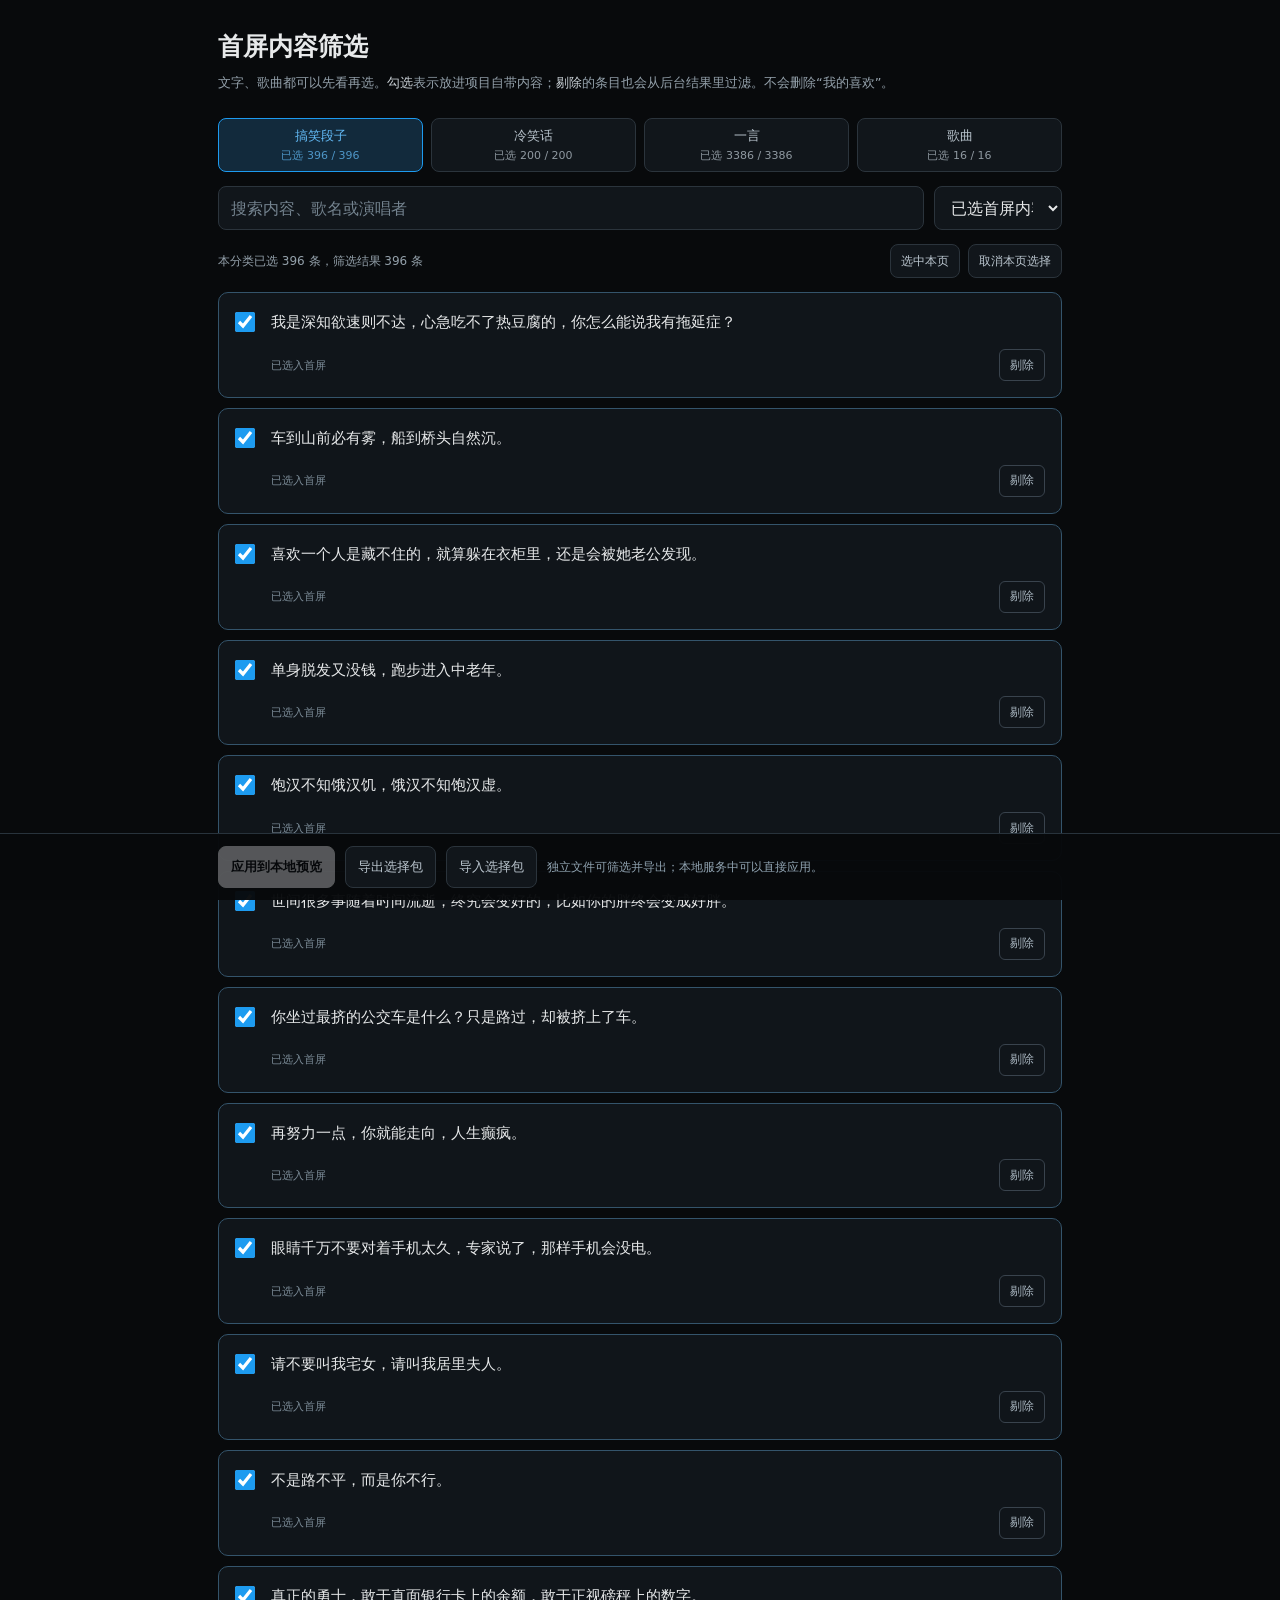
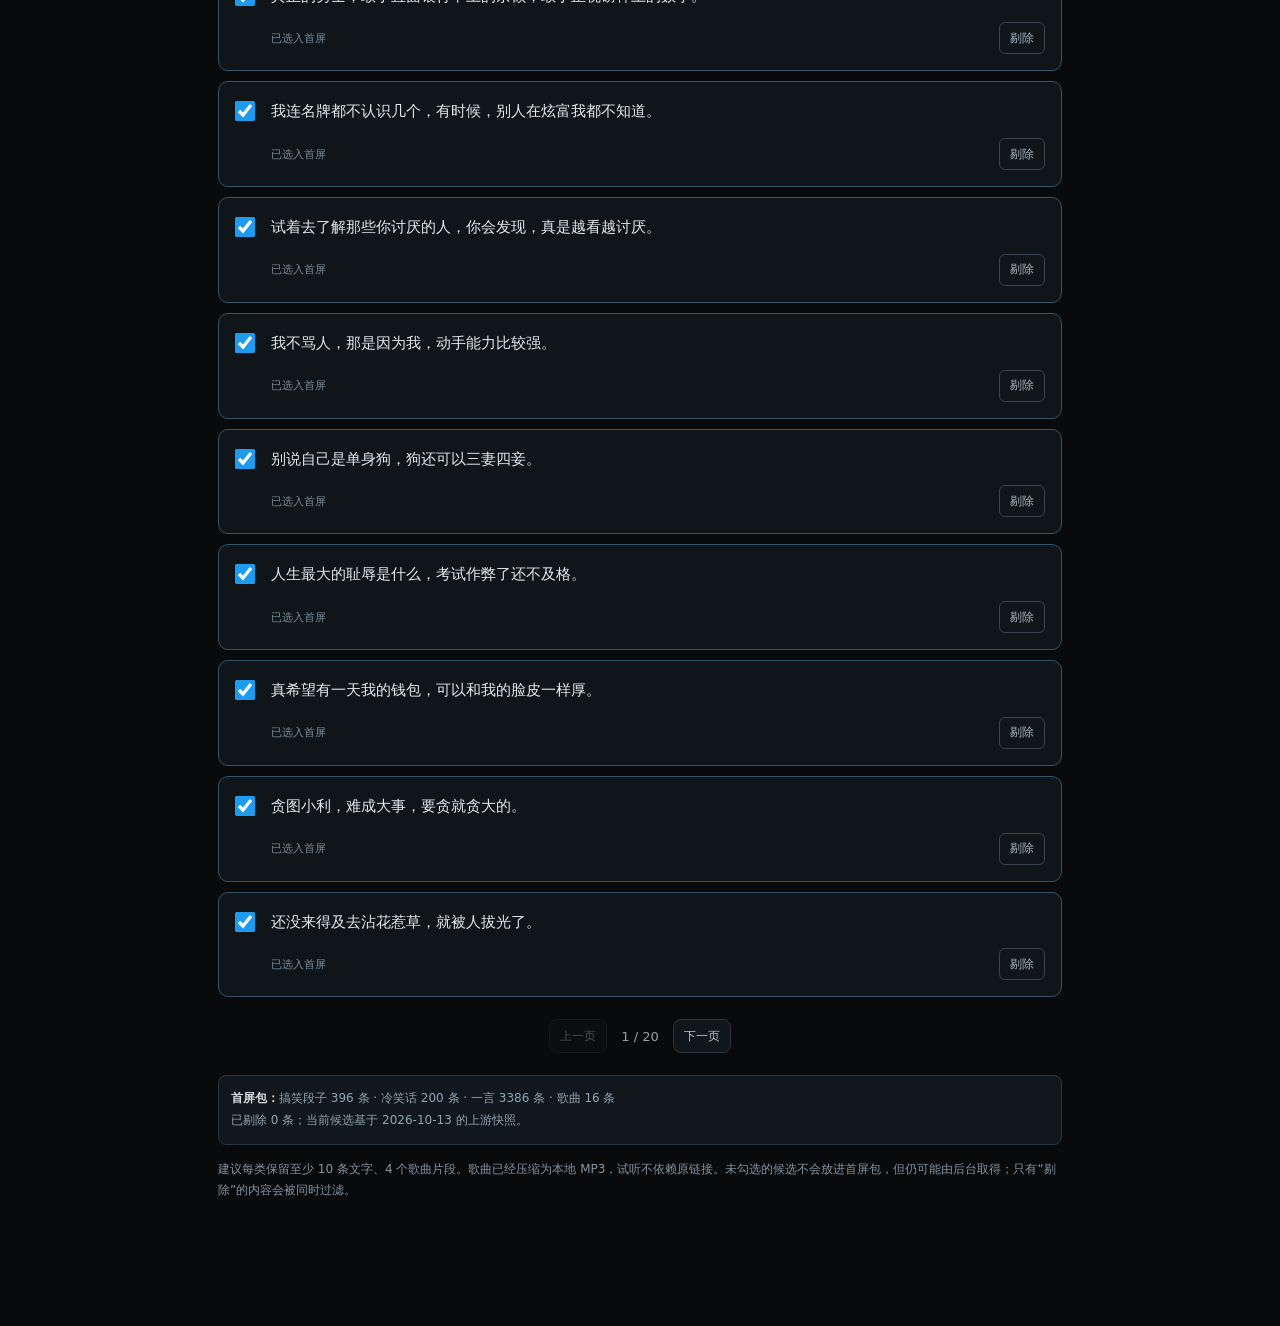
==== commit fdce81a9: "feat: enable sixteen local audio pieces with offline media cache" ====
--- a/content-review.html
+++ b/content-review.html
@@ -9,7 +9,7 @@
 <div class="list" id="list"></div><div class="pages"><button class="btn small" id="prev">上一页</button><span id="page-number"></span><button class="btn small" id="next">下一页</button></div>
 <div class="summary" id="summary"></div><p class="note">建议每类保留至少 10 条文字、4 个歌曲片段。歌曲已经压缩为本地 MP3，试听不依赖原链接。未勾选的候选不会放进首屏包，但仍可能由后台取得；只有“剔除”的内容会被同时过滤。</p>
 </main><footer class="savebar"><div class="save-inner"><button class="btn primary" id="apply">应用到本地预览</button><button class="btn" id="export">导出选择包</button><label class="btn file-label">导入选择包<input id="import" type="file" accept="application/json,.json"></label><span class="saved" id="status" role="status">这是待筛选的草稿，应用后才更新项目。</span></div></footer>
-<script id="candidate-data" type="application/json">{"version":1,"generatedAt":"2026-10-13T11:24:11.146608+00:00","upstreamCommit":"d582aa65d44f76e91c434174c9cf44684d30755f","text":{"duanzi":[{"id":"duanzi:0","type":"duanzi","index":0,"duanzi":"我是深知欲速则不达，心急吃不了热豆腐的，你怎么能说我有拖延症？"},{"id":"duanzi:1","type":"duanzi","index":1,"duanzi":"车到山前必有雾，船到桥头自然沉。"},{"id":"duanzi:2","type":"duanzi","index":2,"duanzi":"喜欢一个人是藏不住的，就算躲在衣柜里，还是会被她老公发现。"},{"id":"duanzi:3","type":"duanzi","index":3,"duanzi":"单身脱发又没钱，跑步进入中老年。"},{"id":"duanzi:4","type":"duanzi","index":4,"duanzi":"饱汉不知饿汉饥，饿汉不知饱汉虚。"},{"id":"duanzi:5","type":"duanzi","index":5,"duanzi":"世间很多事随着时间流逝，终究会变好的，比如你的胖终会变成好胖。"},{"id":"duanzi:6","type":"duanzi","index":6,"duanzi":"你坐过最挤的公交车是什么？只是路过，却被挤上了车。"},{"id":"duanzi:7","type":"duanzi","index":7,"duanzi":"再努力一点，你就能走向，人生癫疯。"},{"id":"duanzi:8","type":"duanzi","index":8,"duanzi":"眼睛千万不要对着手机太久，专家说了，那样手机会没电。"},{"id":"duanzi:9","type":"duanzi","index":9,"duanzi":"请不要叫我宅女，请叫我居里夫人。"},{"id":"duanzi:10","type":"duanzi","index":10,"duanzi":"不是路不平，而是你不行。"},{"id":"duanzi:11","type":"duanzi","index":11,"duanzi":"真正的勇士，敢于直面银行卡上的余额，敢于正视磅秤上的数字。"},{"id":"duanzi:12","type":"duanzi","index":12,"duanzi":"我连名牌都不认识几个，有时候，别人在炫富我都不知道。"},{"id":"duanzi:13","type":"duanzi","index":13,"duanzi":"试着去了解那些你讨厌的人，你会发现，真是越看越讨厌。"},{"id":"duanzi:14","type":"duanzi","index":14,"duanzi":"我不骂人，那是因为我，动手能力比较强。"},{"id":"duanzi:15","type":"duanzi","index":15,"duanzi":"别说自己是单身狗，狗还可以三妻四妾。"},{"id":"duanzi:16","type":"duanzi","index":16,"duanzi":"人生最大的耻辱是什么，考试作弊了还不及格。"},{"id":"duanzi:17","type":"duanzi","index":17,"duanzi":"真希望有一天我的钱包，可以和我的脸皮一样厚。"},{"id":"duanzi:18","type":"duanzi","index":18,"duanzi":"贪图小利，难成大事，要贪就贪大的。"},{"id":"duanzi:19","type":"duanzi","index":19,"duanzi":"还没来得及去沾花惹草，就被人拔光了。"},{"id":"duanzi:20","type":"duanzi","index":20,"duanzi":"我尝试着做一个有趣的人，后来却跑偏了，成了一个逗逼。"},{"id":"duanzi:21","type":"duanzi","index":21,"duanzi":"我擅长做空A股，只要我一买，立刻跌。"},{"id":"duanzi:22","type":"duanzi","index":22,"duanzi":"你和学霸的区别就是，你所有的灵光一闪，都是他的基本题型。"},{"id":"duanzi:23","type":"duanzi","index":23,"duanzi":"用2B形容你，人家铅笔不乐意。"},{"id":"duanzi:24","type":"duanzi","index":24,"duanzi":"冰冻三尺非一日之寒，掏空钱包却一点不难。"},{"id":"duanzi:25","type":"duanzi","index":25,"duanzi":"吃货的思路是，好吃你就多吃点，不好吃多少也要吃点。"},{"id":"duanzi:26","type":"duanzi","index":26,"duanzi":"请珍惜对你好的人，否则错过了就不知道何时，才能再遇到另一个瞎了眼的。"},{"id":"duanzi:27","type":"duanzi","index":27,"duanzi":"作为失败的典型，你实在是太成功了。"},{"id":"duanzi:28","type":"duanzi","index":28,"duanzi":"所有的故事都会有结局，只有生活跟你没完。"},{"id":"duanzi:29","type":"duanzi","index":29,"duanzi":"你这两天早点回家，最近偷猪的多，我怕你出事。"},{"id":"duanzi:30","type":"duanzi","index":30,"duanzi":"如果你愿意，一层一层一层地剥开我的心，你会发现我缺心眼。"},{"id":"duanzi:31","type":"duanzi","index":31,"duanzi":"暗恋的人没有，想暗杀的倒有一堆。"},{"id":"duanzi:32","type":"duanzi","index":32,"duanzi":"海底捞的服务是真心好，上次我吃饭没带钱，还是服务员帮我报的警。"},{"id":"duanzi:33","type":"duanzi","index":33,"duanzi":"投对了简历找到一份好工作，投对了胎，可以不用找工作。"},{"id":"duanzi:34","type":"duanzi","index":34,"duanzi":"像你这样的人，哪怕把土豪两个字贴在脸上，别人也会反过来读。"},{"id":"duanzi:35","type":"duanzi","index":35,"duanzi":"当你觉得自己不行的时候，就走马路上走走，这样你就是一个行人了。"},{"id":"duanzi:36","type":"duanzi","index":36,"duanzi":"2019年第一天，说出你的新年愿望，那就一定不会实现。"},{"id":"duanzi:37","type":"duanzi","index":37,"duanzi":"今年是过去十年最差的一年，好消息是，今年是之后十年最好的一年。"},{"id":"duanzi:38","type":"duanzi","index":38,"duanzi":"欢迎来到2019，恭喜你进入了新的，扎心的一年。"},{"id":"duanzi:39","type":"duanzi","index":39,"duanzi":"总结一下你的2018，留下你的不开心，让大家开心开心。"},{"id":"duanzi:40","type":"duanzi","index":40,"duanzi":"2018年，88喽。"},{"id":"duanzi:41","type":"duanzi","index":41,"duanzi":"你不懂得安排自己的人生，会有很多人帮你安排，他们需要你做的事。"},{"id":"duanzi:42","type":"duanzi","index":42,"duanzi":"千万别把事情拖到明天，后天大后天都是好日子啊。"},{"id":"duanzi:43","type":"duanzi","index":43,"duanzi":"冬天就是好，穷的时候，还有西北风喝。"},{"id":"duanzi:44","type":"duanzi","index":44,"duanzi":"男女之间一定有纯友谊，每一个我认识的女生，都说最多只能跟我当朋友。"},{"id":"duanzi:45","type":"duanzi","index":45,"duanzi":"现在的年轻人，除了睡觉时间不想睡，其它时间都想睡觉。"},{"id":"duanzi:46","type":"duanzi","index":46,"duanzi":"传统文化丢失严重啊，古代女子个个能呤诗作对，现代女子不行了 只会作对。"},{"id":"duanzi:47","type":"duanzi","index":47,"duanzi":"混到现在，拿得起放得下的，只有筷子。"},{"id":"duanzi:48","type":"duanzi","index":48,"duanzi":"富人的丁克叫丁克，穷人的丁克叫断子绝孙。"},{"id":"duanzi:49","type":"duanzi","index":49,"duanzi":"你们的对象叫你们什么？我的对象叫我滚💔。"},{"id":"duanzi:50","type":"duanzi","index":50,"duanzi":"56个民族，55个加分。"},{"id":"duanzi:51","type":"duanzi","index":51,"duanzi":"我已经不是那个花五十块钱，也要考虑很久的小孩了，现在五块钱都要深思熟虑。"},{"id":"duanzi:52","type":"duanzi","index":52,"duanzi":"世界上最宽广的是海洋，比海洋更宽广的是天空，比天空更宽广的是考试范围。"},{"id":"duanzi:53","type":"duanzi","index":53,"duanzi":"有些事不是我不在意，而是我在意了，又能怎样？"},{"id":"duanzi:54","type":"duanzi","index":54,"duanzi":"我从不去想何时能成功，既然选择了远方，那就还远着呢。"},{"id":"duanzi:55","type":"duanzi","index":55,"duanzi":"所谓成长，就是在听到波涛汹涌四个字，再也联想不到大海了。"},{"id":"duanzi:56","type":"duanzi","index":56,"duanzi":"有些事，不说是个结，说了是个疤。"},{"id":"duanzi:57","type":"duanzi","index":57,"duanzi":"人家不是无趣，而是，懒得对你有趣。"},{"id":"duanzi:58","type":"duanzi","index":58,"duanzi":"小时候最怕梦到自己找厕所，最最可怕的是，人没醒来厕所却找到了。"},{"id":"duanzi:59","type":"duanzi","index":59,"duanzi":"用钱当然买不到快乐，只是有钱，别人会想办法让你快乐。"},{"id":"duanzi:60","type":"duanzi","index":60,"duanzi":"失败的尽头是绝望，努力的终点是过劳。"},{"id":"duanzi:61","type":"duanzi","index":61,"duanzi":"将薪比薪的想了想，算了，不想活了。"},{"id":"duanzi:62","type":"duanzi","index":62,"duanzi":"人不能低下高贵的头，但捡钱时例外。"},{"id":"duanzi:63","type":"duanzi","index":63,"duanzi":"用扯淡的态度，面对操蛋的人生。"},{"id":"duanzi:64","type":"duanzi","index":64,"duanzi":"这么多年没掉入桃色陷阱，靠的就是两个字，没钱。"},{"id":"duanzi:65","type":"duanzi","index":65,"duanzi":"请珍惜那些伤害过你的人，毕竟其他人都懒得害你。"},{"id":"duanzi:66","type":"duanzi","index":66,"duanzi":"自古情深留不住，总是套路得人心。"},{"id":"duanzi:67","type":"duanzi","index":67,"duanzi":"女为悦己者容，男为悦己者穷!"},{"id":"duanzi:68","type":"duanzi","index":68,"duanzi":"这两天雨水多，下雨记得打伞，否则脑袋容易进水。"},{"id":"duanzi:69","type":"duanzi","index":69,"duanzi":"你知道投资和投机的区别吗？一个是普通话，一个是广东话。"},{"id":"duanzi:70","type":"duanzi","index":70,"duanzi":"看见一个算命大师，我刚坐下他就问我，你算什么东西？"},{"id":"duanzi:71","type":"duanzi","index":71,"duanzi":"我的未来就是个梦，更遗憾的是，这会儿还失眠。"},{"id":"duanzi:72","type":"duanzi","index":72,"duanzi":"人丑就要多读书，这样以后，才能有钱整容。"},{"id":"duanzi:73","type":"duanzi","index":73,"duanzi":"总是在凌晨想通很多事情，又在天亮之后，忘得一干二净。"},{"id":"duanzi:74","type":"duanzi","index":74,"duanzi":"如果你觉得，围着你的都是苍蝇，那可能你自己是坨屎。"},{"id":"duanzi:75","type":"duanzi","index":75,"duanzi":"你敬人一寸，他将得寸进尺。"},{"id":"duanzi:76","type":"duanzi","index":76,"duanzi":"恭喜你又熬过一天，还中奖了，再来一天。"},{"id":"duanzi:77","type":"duanzi","index":77,"duanzi":"俗话说人无远虑，必定很有钱。"},{"id":"duanzi:78","type":"duanzi","index":78,"duanzi":"考试最崩溃的是看到一道题，模糊的记得老师讲过，但清晰的记得我没听。"},{"id":"duanzi:79","type":"duanzi","index":79,"duanzi":"听说自从你得了神经病，整个人都精神多了。"},{"id":"duanzi:80","type":"duanzi","index":80,"duanzi":"既没有让人一见钟情的颜，还缺少让人日久生情的钱。"},{"id":"duanzi:81","type":"duanzi","index":81,"duanzi":"失败乃成功之母，但往往失败都是，不孕不育。"},{"id":"duanzi:82","type":"duanzi","index":82,"duanzi":"你复杂的五官，掩饰不了，你朴素的智商。"},{"id":"duanzi:83","type":"duanzi","index":83,"duanzi":"如果你特别迷恋一个人，那么你一定配不上他！"},{"id":"duanzi:84","type":"duanzi","index":84,"duanzi":"宁愿不说话看起来像个傻子，也不要，开口证明自己的确如此。"},{"id":"duanzi:85","type":"duanzi","index":85,"duanzi":"大家喜欢和你一起，是为了，显示他们的好看。"},{"id":"duanzi:86","type":"duanzi","index":86,"duanzi":"所谓复习就是，把不会的东西再确认一遍，你确实不会。"},{"id":"duanzi:87","type":"duanzi","index":87,"duanzi":"我最大的缺点，就是缺点钱。"},{"id":"duanzi:88","type":"duanzi","index":88,"duanzi":"众里寻她千百度，蓦然回首，那人依旧对我不屑一顾。"},{"id":"duanzi:89","type":"duanzi","index":89,"duanzi":"白天嘈杂得不愿意醒，夜晚安静得舍不得睡。"},{"id":"duanzi:90","type":"duanzi","index":90,"duanzi":"不回你消息，不是因为我高冷，而是因为我手冷。"},{"id":"duanzi:91","type":"duanzi","index":91,"duanzi":"间歇性洗心革面，持续性混吃等死。"},{"id":"duanzi:92","type":"duanzi","index":92,"duanzi":"忍无可忍，就重新再忍。"},{"id":"duanzi:93","type":"duanzi","index":93,"duanzi":"不就是钱嘛，说得谁不缺似的。"},{"id":"duanzi:94","type":"duanzi","index":94,"duanzi":"当幸福来敲门的时候，我怕我不在家，所以一直都很宅。"},{"id":"duanzi:95","type":"duanzi","index":95,"duanzi":"问君能有几多愁，恰似一群太监上青楼。"},{"id":"duanzi:96","type":"duanzi","index":96,"duanzi":"看时间不是为了起床，而是看还能睡多久。"},{"id":"duanzi:97","type":"duanzi","index":97,"duanzi":"其实你不丑，只是，你美得不明显。"},{"id":"duanzi:98","type":"duanzi","index":98,"duanzi":"信就信，不信就不信，还TM整个微信。"},{"id":"duanzi:99","type":"duanzi","index":99,"duanzi":"在出租车内疯狂放臭屁，可以极大的降低，司机带你绕路的概率。"},{"id":"duanzi:100","type":"duanzi","index":100,"duanzi":"请相信我，我所说的每句话，都是废话！"},{"id":"duanzi:101","type":"duanzi","index":101,"duanzi":"人和猪的区别就是，猪一直是猪，而人有时却不是人。"},{"id":"duanzi:102","type":"duanzi","index":102,"duanzi":"生平最讨厌溜须拍马的人，和他们在一起，显得老子很不会做人。"},{"id":"duanzi:103","type":"duanzi","index":103,"duanzi":"这次期末考，我会用实力告诉你，我们年级共有多少人。"},{"id":"duanzi:104","type":"duanzi","index":104,"duanzi":"好看的皮囊三千一晚，有趣的灵魂要车要房。"},{"id":"duanzi:105","type":"duanzi","index":105,"duanzi":"有时你会觉得自己就是个SB，别灰心，至少感觉是对的。"},{"id":"duanzi:106","type":"duanzi","index":106,"duanzi":"我知道岁月会磨平我的棱角，但没想到，是把我按在地上摩擦。"},{"id":"duanzi:107","type":"duanzi","index":107,"duanzi":"别总自称单身狗了，按年龄你是单身鳖，按智商你是单身傻狍子。"},{"id":"duanzi:108","type":"duanzi","index":108,"duanzi":"往往那些不起眼的小餐馆，才能吃到真正的美味，而那些大酒店的我吃不起。"},{"id":"duanzi:109","type":"duanzi","index":109,"duanzi":"黑夜给你黑色的眼睛，你却用它来翻白眼。"},{"id":"duanzi:110","type":"duanzi","index":110,"duanzi":"放弃这个字，说起来简单，做起来就更简单了。"},{"id":"duanzi:111","type":"duanzi","index":111,"duanzi":"以后要对女朋友好一点，毕竟她已经瞎了，不能再受伤害了。"},{"id":"duanzi:112","type":"duanzi","index":112,"duanzi":"曾经是梦想家，现在没了梦，只剩下想家。"},{"id":"duanzi:113","type":"duanzi","index":113,"duanzi":"把秋衣塞进秋裤，把秋裤塞进棉袜里，是对冬天最起码的尊重。"},{"id":"duanzi:114","type":"duanzi","index":114,"duanzi":"你怎么长得跟个二维码似的，不扫一下，都不知道你是什么东西！"},{"id":"duanzi:115","type":"duanzi","index":115,"duanzi":"有人考试靠实力，有人考试靠视力，尼玛我考试靠想象力！"},{"id":"duanzi:116","type":"duanzi","index":116,"duanzi":"年轻时我以为钱就是一切，现在老了才知道，确实如此。"},{"id":"duanzi:117","type":"duanzi","index":117,"duanzi":"路遥知马力不足，日久见人心叵测。"},{"id":"duanzi:118","type":"duanzi","index":118,"duanzi":"你若帮了一急需用钱的朋友，他一定会记得你，在他下次急需用钱的时候。"},{"id":"duanzi:119","type":"duanzi","index":119,"duanzi":"有人存你号码是为了打给你，我不一样，我是为了不接。"},{"id":"duanzi:120","type":"duanzi","index":120,"duanzi":"只要努力的时间足够长，搞不好，你还可以失败的更彻底。"},{"id":"duanzi:121","type":"duanzi","index":121,"duanzi":"不要轻易向命运低头，因为，一低头就会看到赘肉。"},{"id":"duanzi:122","type":"duanzi","index":122,"duanzi":"因为穷我连关心你都不敢，就怕你说嘘寒问暖，不如打笔巨款。"},{"id":"duanzi:123","type":"duanzi","index":123,"duanzi":"要笑着走下去吧，反正来到这个世界上，谁也没打算活着回去。"},{"id":"duanzi:124","type":"duanzi","index":124,"duanzi":"为了变漂亮，你坚持了哪些好习惯？坚持开美颜。"},{"id":"duanzi:125","type":"duanzi","index":125,"duanzi":"世上没有钱解决不了的事，如果有，那就是你的钱不够。"},{"id":"duanzi:126","type":"duanzi","index":126,"duanzi":"两个人吵架，打他是解决不了问题的，但是解气啊。"},{"id":"duanzi:127","type":"duanzi","index":127,"duanzi":"尽量撮合身边的同学，这样可以，少出一笔份子钱。"},{"id":"duanzi:128","type":"duanzi","index":128,"duanzi":"想要逼死一个强迫症，那实在是太简了。"},{"id":"duanzi:129","type":"duanzi","index":129,"duanzi":"我不怕变成自己厌恶的人，我怕过得还不如他们。"},{"id":"duanzi:130","type":"duanzi","index":130,"duanzi":"目前最靠谱的发财方法，就是，你家拆迁了。"},{"id":"duanzi:131","type":"duanzi","index":131,"duanzi":"机会是留给有准备的人，没机会的人，就别瞎准备了。"},{"id":"duanzi:132","type":"duanzi","index":132,"duanzi":"如果我有什么，让你不喜欢的地方，麻烦你自己克服一下。"},{"id":"duanzi:133","type":"duanzi","index":133,"duanzi":"别人都是为怎么挣钱而发愁，我却是为怎么花钱而发愁，二十块怎么能花到下月十号？"},{"id":"duanzi:134","type":"duanzi","index":134,"duanzi":"有缘千里来相会，无缘倒也省话费。"},{"id":"duanzi:135","type":"duanzi","index":135,"duanzi":"仗义每从屠狗辈，负心多是读书人。"},{"id":"duanzi:136","type":"duanzi","index":136,"duanzi":"如果你放弃了今天的自己，你就战胜了明天的你。"},{"id":"duanzi:137","type":"duanzi","index":137,"duanzi":"玩手机时间长要让眼睛休息，把视线投向窗外，想一想为什么自己这么穷。"},{"id":"duanzi:138","type":"duanzi","index":138,"duanzi":"不要轻易看不起谁，就算是杀马特，发量都比你多。"},{"id":"duanzi:139","type":"duanzi","index":139,"duanzi":"铁杵能磨成针，但木杵只能磨成牙签。材料不对再努力也没用。"},{"id":"duanzi:140","type":"duanzi","index":140,"duanzi":"你只要不抬杠，钱真的是万能的。"},{"id":"duanzi:141","type":"duanzi","index":141,"duanzi":"天生我才必有用，前提是，你得是“天”生的。"},{"id":"duanzi:142","type":"duanzi","index":142,"duanzi":"你虽然没有出过国，但是你每天都在倒时差。"},{"id":"duanzi:143","type":"duanzi","index":143,"duanzi":"再苦不能苦孩子，再穷也得穷得瑟。"},{"id":"duanzi:144","type":"duanzi","index":144,"duanzi":"虽然我长得丑，但是买了漂亮衣服，我就可以丑的漂亮。"},{"id":"duanzi:145","type":"duanzi","index":145,"duanzi":"世上99%的事情，都能用钱解决，剩下的1%则需要更多的钱。"},{"id":"duanzi:146","type":"duanzi","index":146,"duanzi":"白雪公主诠释了，七个小屌丝对她再好，也不及高富帅的一个吻。"},{"id":"duanzi:147","type":"duanzi","index":147,"duanzi":"比尔盖茨休学创业，成为世界首富，可是人家休得是哈佛大学。"},{"id":"duanzi:148","type":"duanzi","index":148,"duanzi":"双十一过后，我从一个光棍，变成了一个负债累累的光棍。"},{"id":"duanzi:149","type":"duanzi","index":149,"duanzi":"不是吃燕窝的人皮肤好，是吃得起燕窝的人皮肤好。"},{"id":"duanzi:150","type":"duanzi","index":150,"duanzi":"我一般说话都会给人留面子，万一我怼你了，没错我就是故意的。"},{"id":"duanzi:151","type":"duanzi","index":151,"duanzi":"你可以像只猪一样懒，却无法像只猪一样，懒得心安理得。"},{"id":"duanzi:152","type":"duanzi","index":152,"duanzi":"暗恋就是你在心里，为他盖了一座城堡，他却连门都不想进。"},{"id":"duanzi:153","type":"duanzi","index":153,"duanzi":"我的钱虽然不是大风刮来的，但像被大风刮走的。"},{"id":"duanzi:154","type":"duanzi","index":154,"duanzi":"物以类聚人以穷分，有钱人终成眷属。"},{"id":"duanzi:155","type":"duanzi","index":155,"duanzi":"男人单身叫单身狗，女的单身叫狗不理。"},{"id":"duanzi:156","type":"duanzi","index":156,"duanzi":"我没有去过你的城市，但我刷过你那的题。"},{"id":"duanzi:157","type":"duanzi","index":157,"duanzi":"能用钱解决的都不是问题，但如何有钱，才是你最大的问题。"},{"id":"duanzi:158","type":"duanzi","index":158,"duanzi":"一天不玩手机，人是不会死的，命还在但是魂丢啦！"},{"id":"duanzi:159","type":"duanzi","index":159,"duanzi":"你现在的生活，也许不是你想要的，但绝对是你自找的。"},{"id":"duanzi:160","type":"duanzi","index":160,"duanzi":"有股强烈的学习欲望，幸好我自制力强，压下去了。"},{"id":"duanzi:161","type":"duanzi","index":161,"duanzi":"你以为你是灰姑娘吗？拜托别做梦了，她可是伯爵的女儿。"},{"id":"duanzi:162","type":"duanzi","index":162,"duanzi":"如果多年以后你未嫁我未娶，那么咱俩，也真够完犊子的了。"},{"id":"duanzi:163","type":"duanzi","index":163,"duanzi":"骑电动车请戴好头盔，否则，开奔驰的同学会认出你。"},{"id":"duanzi:164","type":"duanzi","index":164,"duanzi":"蠢萌的前提是萌，不是蠢。"},{"id":"duanzi:165","type":"duanzi","index":165,"duanzi":"据说到2020年，要消灭贫困人口，我还不想死。"},{"id":"duanzi:166","type":"duanzi","index":166,"duanzi":"想奋斗？手机能从你的手上拿下来，就算是拼搏了。"},{"id":"duanzi:167","type":"duanzi","index":167,"duanzi":"你把所有不一定，都变成了一定不。"},{"id":"duanzi:168","type":"duanzi","index":168,"duanzi":"生活费就像大姨妈，一个月来一次，几天就没了。"},{"id":"duanzi:169","type":"duanzi","index":169,"duanzi":"没有钱的时候，听到别人说恭祝长命百岁，都觉得是一种诅咒。"},{"id":"duanzi:170","type":"duanzi","index":170,"duanzi":"有朋自远方来，虽远必诛。"},{"id":"duanzi:171","type":"duanzi","index":171,"duanzi":"别人都用名牌包包，而你，只能用用表情包。"},{"id":"duanzi:172","type":"duanzi","index":172,"duanzi":"现在的时代，不是属于00后的，是属于厚脸皮的！"},{"id":"duanzi:173","type":"duanzi","index":173,"duanzi":"不说没人陪你勇闯天涯，你能找到人陪你喝雪花吗？"},{"id":"duanzi:174","type":"duanzi","index":174,"duanzi":"没钱才上班还是上班才没钱，我不明白哪个环节出了问题，难道有中间商赚差价？"},{"id":"duanzi:175","type":"duanzi","index":175,"duanzi":"人如果没有梦想，那跟无忧无虑有什么分别？"},{"id":"duanzi:176","type":"duanzi","index":176,"duanzi":"逃避是解决不了问题的，不逃你也解决不了啊。"},{"id":"duanzi:177","type":"duanzi","index":177,"duanzi":"去看精神科时医生说，你没啥抑郁症，你是真的惨。"},{"id":"duanzi:178","type":"duanzi","index":178,"duanzi":"学校教学楼放镜子，是为了让你知道，人丑就要多读书。"},{"id":"duanzi:179","type":"duanzi","index":179,"duanzi":"好看的锁骨千篇一律，有趣的肚腩弹来弹去。"},{"id":"duanzi:180","type":"duanzi","index":180,"duanzi":"经过大家的耐心劝导，我终于接受了，自己是傻逼这个事实。"},{"id":"duanzi:181","type":"duanzi","index":181,"duanzi":"以前觉得靠关系的人，一定很无能，接触后发现人家样样比我强。"},{"id":"duanzi:182","type":"duanzi","index":182,"duanzi":"静若瘫痪，动若癫痫。"},{"id":"duanzi:183","type":"duanzi","index":183,"duanzi":"愿你的烦恼，像你的头发一样，越来越少。"},{"id":"duanzi:184","type":"duanzi","index":184,"duanzi":"我要没点自我安慰的本事，还真活不到现在。"},{"id":"duanzi:185","type":"duanzi","index":185,"duanzi":"别去打扰那些，每次很久都不回你消息的人，删除好友就行。"},{"id":"duanzi:186","type":"duanzi","index":186,"duanzi":"我知道虚度年华不对，但是这样，真的好过瘾啊。"},{"id":"duanzi:187","type":"duanzi","index":187,"duanzi":"经过十年不断的努力和奋斗，我终于从懵懂无知的少年，变成了懵懂无知的青年。"},{"id":"duanzi:188","type":"duanzi","index":188,"duanzi":"想和男朋友去看电影，有什么好看的，男朋友介绍吗？"},{"id":"duanzi:189","type":"duanzi","index":189,"duanzi":"对象抢不过别人就算了，抢购也抢不过别人，这个光棍节你可咋办。"},{"id":"duanzi:190","type":"duanzi","index":190,"duanzi":"还没有对象？要不要给你介绍，一款不错的狗粮。"},{"id":"duanzi:191","type":"duanzi","index":191,"duanzi":"单身至今的原因是，熟人不好下手，生人不好开口。"},{"id":"duanzi:192","type":"duanzi","index":192,"duanzi":"你最想从母校带走的是什么？最想从母校带走的，是我的学费。"},{"id":"duanzi:193","type":"duanzi","index":193,"duanzi":"遇到你之前，我的世界是黑白的，遇见你之后 哇靠 全黑了。"},{"id":"duanzi:194","type":"duanzi","index":194,"duanzi":"手机的寿命是人类的1/20，请放下身边的杂事，好好陪陪它！"},{"id":"duanzi:195","type":"duanzi","index":195,"duanzi":"我也曾青春逼人，可惜现在青春没了，就剩这么个逼人了。"},{"id":"duanzi:196","type":"duanzi","index":196,"duanzi":"买房的钱还没攒完，就要开始攒买坟的钱了。"},{"id":"duanzi:197","type":"duanzi","index":197,"duanzi":"夜撩了酒，酒撩了你 你撩了我，穷困潦倒了我们。"},{"id":"duanzi:198","type":"duanzi","index":198,"duanzi":"谁说你不爱运动？你不仅会踢皮球，而且踢的可好了。"},{"id":"duanzi:199","type":"duanzi","index":199,"duanzi":"你长得很有创意，活得很有勇气。"},{"id":"duanzi:200","type":"duanzi","index":200,"duanzi":"打麻将三缺一，斗地主二缺一，我谈个恋爱咋还一缺一？"},{"id":"duanzi:201","type":"duanzi","index":201,"duanzi":"醒醒，你这不是丧而是，没有钱和性生活的正常表现。"},{"id":"duanzi:202","type":"duanzi","index":202,"duanzi":"每次看你穿丝袜的时候，我都有一种无法言喻的感觉，那就是萝卜还包保鲜膜咧。"},{"id":"duanzi:203","type":"duanzi","index":203,"duanzi":"命只有一条，但要命的事，可不止一件。"},{"id":"duanzi:204","type":"duanzi","index":204,"duanzi":"你不是走在牛B的道路上，而是仍在，装逼的道路上溜达。"},{"id":"duanzi:205","type":"duanzi","index":205,"duanzi":"不要总对人掏心掏肺，有的人不吃内脏。"},{"id":"duanzi:206","type":"duanzi","index":206,"duanzi":"不要再抑郁下去了孩子，你要像一个，神经病一样活泼开朗。"},{"id":"duanzi:207","type":"duanzi","index":207,"duanzi":"到不了的都叫做远方，回不去的名字叫家乡。"},{"id":"duanzi:208","type":"duanzi","index":208,"duanzi":"没钱了来找我，让我告诉你没钱的日子，怎么过。"},{"id":"duanzi:209","type":"duanzi","index":209,"duanzi":"遇到困难的时候暂时放一放，第二天的时候，就再也想不起来了。"},{"id":"duanzi:210","type":"duanzi","index":210,"duanzi":"我从来不会脑残地，在网上晒自己买的名牌，因为我买不起。"},{"id":"duanzi:211","type":"duanzi","index":211,"duanzi":"付出就会有回报，比如一倍的奢望，换两倍的失望。"},{"id":"duanzi:212","type":"duanzi","index":212,"duanzi":"人生就像一个茶几，上面摆满了杯具。"},{"id":"duanzi:213","type":"duanzi","index":213,"duanzi":"宁可美的千篇一律 ，也不要丑的各有千秋。"},{"id":"duanzi:214","type":"duanzi","index":214,"duanzi":"生活，开始对我这种小鸡爪子，放泡椒了！"},{"id":"duanzi:215","type":"duanzi","index":215,"duanzi":"努力了这么久，但凡有点儿天赋，也该有些成功的迹象了。"},{"id":"duanzi:216","type":"duanzi","index":216,"duanzi":"没人嘲笑你的梦想，他们只是，嘲笑你的实力。"},{"id":"duanzi:217","type":"duanzi","index":217,"duanzi":"知道为何自古红颜多薄命吗？因为没人在意丑的人活多久。"},{"id":"duanzi:218","type":"duanzi","index":218,"duanzi":"谁说金钱买不到时间，网管再续两个小时。"},{"id":"duanzi:219","type":"duanzi","index":219,"duanzi":"人生就像打电话，不是你先挂就是我先挂。"},{"id":"duanzi:220","type":"duanzi","index":220,"duanzi":"其实，电脑游戏从小就训练你，把Boss当作自己最大的敌人。"},{"id":"duanzi:221","type":"duanzi","index":221,"duanzi":"念念不忘，可有回响？"},{"id":"duanzi:222","type":"duanzi","index":222,"duanzi":"别总是骂别人猪狗，你过的还不如它们。"},{"id":"duanzi:223","type":"duanzi","index":223,"duanzi":"长的丑不是我的错，只是我在落地时太匆忙了，来不急打扮。"},{"id":"duanzi:224","type":"duanzi","index":224,"duanzi":"大多数时候，消耗能量的都不是工作，而是工作中遇到的人。"},{"id":"duanzi:225","type":"duanzi","index":225,"duanzi":"你的晚安，只是想让我闭嘴。"},{"id":"duanzi:226","type":"duanzi","index":226,"duanzi":"你还不算惨，惨的人，都没手机用。"},{"id":"duanzi:227","type":"duanzi","index":227,"duanzi":"你打起精神，3分钟就能做完的事情，打起精神就要花上3小时。"},{"id":"duanzi:228","type":"duanzi","index":228,"duanzi":"你连自己都睡不好，还想去睡别人？"},{"id":"duanzi:229","type":"duanzi","index":229,"duanzi":"每个女人都在寻找一个爷们，最后发现，最爷们的原来是自己。"},{"id":"duanzi:230","type":"duanzi","index":230,"duanzi":"能不生气就不要生气，能不骂人就不要骂人，能动手就直接动手。"},{"id":"duanzi:231","type":"duanzi","index":231,"duanzi":"遇到困难的三个步骤，面对它 处理它，放弃它。"},{"id":"duanzi:232","type":"duanzi","index":232,"duanzi":"对于丑的人来说，细看都是一种残忍。"},{"id":"duanzi:233","type":"duanzi","index":233,"duanzi":"失眠睡不着，可能是因为，你手机还有电。"},{"id":"duanzi:234","type":"duanzi","index":234,"duanzi":"其实你讨厌的并不是广场舞，而是广场舞大妈。"},{"id":"duanzi:235","type":"duanzi","index":235,"duanzi":"卸妆对你来说，又叫洗钱。"},{"id":"duanzi:236","type":"duanzi","index":236,"duanzi":"熟练地运用，关我屁事和关你屁事，可以节省人生80%的时间。"},{"id":"duanzi:237","type":"duanzi","index":237,"duanzi":"恋爱时会觉得像吸毒一样，分手了又会像戒毒一样。"},{"id":"duanzi:238","type":"duanzi","index":238,"duanzi":"有些事情还是要坚持的，比如睡觉，特别是闹钟响起的那一刻。"},{"id":"duanzi:239","type":"duanzi","index":239,"duanzi":"如果不能美得惊人，那就丑得销魂吧！"},{"id":"duanzi:240","type":"duanzi","index":240,"duanzi":"考试真是so easy，哪里不会考哪里！"},{"id":"duanzi:241","type":"duanzi","index":241,"duanzi":"铁打的身子，磁铁打的床。"},{"id":"duanzi:242","type":"duanzi","index":242,"duanzi":"我觉得失恋不可怕，眼瞎才可怕。"},{"id":"duanzi:243","type":"duanzi","index":243,"duanzi":"人生不如意何止八九，可与人言者何至二三。"},{"id":"duanzi:244","type":"duanzi","index":244,"duanzi":"有很多时候，面子不是别人给的，是自己凑上来丢的。"},{"id":"duanzi:245","type":"duanzi","index":245,"duanzi":"活了这么多年发现，唯一坚持下去的，就是每天给手机充电。"},{"id":"duanzi:249","type":"duanzi","index":249,"duanzi":"昨天遇见小学同班同学，没想到他混的这么差，只往我碗里放了一块钱。"},{"id":"duanzi:250","type":"duanzi","index":250,"duanzi":"从小到大，唯一不变的，就是一颗不想念书的心。"},{"id":"duanzi:251","type":"duanzi","index":251,"duanzi":"一顿操作猛如虎，一看工资二千五。"},{"id":"duanzi:252","type":"duanzi","index":252,"duanzi":"如果再见不用红着脸，是否还能借点钱。"},{"id":"duanzi:253","type":"duanzi","index":253,"duanzi":"以我的资历和文凭，将来这个城市的大街，都归我扫。"},{"id":"duanzi:254","type":"duanzi","index":254,"duanzi":"如果吃鱼可以补脑，你这智商，至少要吃一条鲸鱼。"},{"id":"duanzi:255","type":"duanzi","index":255,"duanzi":"经过多年的打拼，虽然没有什么收获，但你有债呀！"},{"id":"duanzi:256","type":"duanzi","index":256,"duanzi":"只要有快递还在路上，就感觉这生活，还算有点希望。"},{"id":"duanzi:257","type":"duanzi","index":257,"duanzi":"我以为我们能一起走到最后，谁知道，你走了两步就要打车。"},{"id":"duanzi:258","type":"duanzi","index":258,"duanzi":"我们都史无前例的有默契，突然你不理我我也不理你。"},{"id":"duanzi:259","type":"duanzi","index":259,"duanzi":"听说你过的不好，我蹲在门口，笑了一整天。"},{"id":"duanzi:260","type":"duanzi","index":260,"duanzi":"脱了衣服我是禽兽，穿上衣服，我是衣冠禽兽。"},{"id":"duanzi:261","type":"duanzi","index":261,"duanzi":"我这辈子没求过谁，只求过阴影部分面积。"},{"id":"duanzi:262","type":"duanzi","index":262,"duanzi":"随风奔跑自由是方向，无奈忘了腿短没力量。"},{"id":"duanzi:263","type":"duanzi","index":263,"duanzi":"大家都夸我贤惠，闲的什么都不会。"},{"id":"duanzi:264","type":"duanzi","index":264,"duanzi":"我这人不太懂音乐，所以时而不靠谱，时而不着调。"},{"id":"duanzi:265","type":"duanzi","index":265,"duanzi":"什么都在涨价，就是人越来越贱。"},{"id":"duanzi:266","type":"duanzi","index":266,"duanzi":"毁灭友情的方式有许多，最彻底的一种是，借钱不还。"},{"id":"duanzi:267","type":"duanzi","index":267,"duanzi":"遇到闪电记得要微笑，因为那是天空在给你拍照。"},{"id":"duanzi:268","type":"duanzi","index":268,"duanzi":"人为什么叫人类，因为人活着就是累。"},{"id":"duanzi:269","type":"duanzi","index":269,"duanzi":"猛的一看你不怎么样，仔细一看，还不如猛的一看。"},{"id":"duanzi:270","type":"duanzi","index":270,"duanzi":"所谓婚姻，就是两个家庭的，资产重组。"},{"id":"duanzi:271","type":"duanzi","index":271,"duanzi":"我们是好朋友，你摔倒了我会把你扶起来，不过要等我笑完。"},{"id":"duanzi:272","type":"duanzi","index":272,"duanzi":"西游记告诉我们，有个猪一样的队友，能让团队上西天。"},{"id":"duanzi:273","type":"duanzi","index":273,"duanzi":"你的戏，可以像你的钱一样，少一点吗？"},{"id":"duanzi:274","type":"duanzi","index":274,"duanzi":"赚钱就像便秘 — 老难了，花钱就像拉稀 — 憋不住。"},{"id":"duanzi:275","type":"duanzi","index":275,"duanzi":"你这么擅长安慰他人，一定度过了许多，自己安慰自己的日子吧。"},{"id":"duanzi:276","type":"duanzi","index":276,"duanzi":"那些人人羡慕的社会精英，其实过得不如你想象那样好。但肯定比你强得多的多。"},{"id":"duanzi:277","type":"duanzi","index":277,"duanzi":"如果生活欺骗了你，不要着急 — 拿出美颜相机，去欺骗生活。"},{"id":"duanzi:278","type":"duanzi","index":278,"duanzi":"只要锄头挥得好，没有墙角挖不倒。"},{"id":"duanzi:279","type":"duanzi","index":279,"duanzi":"成年人的世界，除了长胖，其他什么都不容易。"},{"id":"duanzi:280","type":"duanzi","index":280,"duanzi":"看背影迷倒千军万马，转过头吓退百万雄师。"},{"id":"duanzi:281","type":"duanzi","index":281,"duanzi":"哪有什么优柔寡断，还不是因为怂。"},{"id":"duanzi:282","type":"duanzi","index":282,"duanzi":"失败也是成功的一部分，在哪里跌倒，就在哪里讹人。"},{"id":"duanzi:283","type":"duanzi","index":283,"duanzi":"有钱人终成眷属，没钱人只能吃土。"},{"id":"duanzi:284","type":"duanzi","index":284,"duanzi":"跟你谈钱的老板才是好人，跟你谈理想的，都TM不想给你钱！"},{"id":"duanzi:285","type":"duanzi","index":285,"duanzi":"今天天气很好，在房间里宅久了，准备去客厅散散心。"},{"id":"duanzi:286","type":"duanzi","index":286,"duanzi":"手机摔了这么多次都没事，想想还是我的身高救了它。"},{"id":"duanzi:287","type":"duanzi","index":287,"duanzi":"不是因为看到了希望才坚持，而是因为坚持了，才知道没希望。"},{"id":"duanzi:288","type":"duanzi","index":288,"duanzi":"等到历史考试的时候，历史将会被我改写！"},{"id":"duanzi:289","type":"duanzi","index":289,"duanzi":"钱包里放老婆的照片，是为了提醒自己记住，钱包里的钱是怎么没的。"},{"id":"duanzi:290","type":"duanzi","index":290,"duanzi":"人要是行，干一行行一行一行行行行行，行行行干哪行都行。"},{"id":"duanzi:291","type":"duanzi","index":291,"duanzi":"昨天一个小偷，来我家偷钱，我们一起找了一晚上。"},{"id":"duanzi:292","type":"duanzi","index":292,"duanzi":"女生何必勾心斗角互相攀比，反正几十年后，都要一起跳广场舞的。"},{"id":"duanzi:293","type":"duanzi","index":293,"duanzi":"乡愁是一张小小的车票，我在这头，黄牛在那头。"},{"id":"duanzi:294","type":"duanzi","index":294,"duanzi":"以前上学是拿钱混日子，现在工作了，是在拿日子混钱。"},{"id":"duanzi:295","type":"duanzi","index":295,"duanzi":"老师不用给我换座位，反正我坐哪，都聊得开。"},{"id":"duanzi:296","type":"duanzi","index":296,"duanzi":"一个人最长的恋爱史，大概就是自恋了。"},{"id":"duanzi:297","type":"duanzi","index":297,"duanzi":"我能想到最浪漫的事，就是和你一起吃吃吃，然后你付钱。"},{"id":"duanzi:298","type":"duanzi","index":298,"duanzi":"能从上到下摸遍你全身的，也就只有，车站安检员了。"},{"id":"duanzi:299","type":"duanzi","index":299,"duanzi":"最近改掉了熬夜的壞習慣，改通宵了。"},{"id":"duanzi:300","type":"duanzi","index":300,"duanzi":"最近一个月，总有那么三十天很不顺。"},{"id":"duanzi:301","type":"duanzi","index":301,"duanzi":"你有什么擅长的运动吗？「逃避现实」。"},{"id":"duanzi:302","type":"duanzi","index":302,"duanzi":"说好我们一起到白头，你却偷偷焗了油。"},{"id":"duanzi:303","type":"duanzi","index":303,"duanzi":"趁好看的时候多照照镜子，毕竟，这种错觉不是每天都有的。"},{"id":"duanzi:304","type":"duanzi","index":304,"duanzi":"世人笑我太疯癫，我笑世人这么快就看出来了。"},{"id":"duanzi:305","type":"duanzi","index":305,"duanzi":"时间就像胸，挤挤就有了，躺下就没了。"},{"id":"duanzi:306","type":"duanzi","index":306,"duanzi":"我亲眼看着你走上台，不知道你是将要献丑，还是出丑。"},{"id":"duanzi:307","type":"duanzi","index":307,"duanzi":"二十年前吃小浣熊，集不齐卡的傻孩子们，依然集不齐五福。"},{"id":"duanzi:308","type":"duanzi","index":308,"duanzi":"英雄一怒为红颜，红颜一怒，得花钱。"},{"id":"duanzi:309","type":"duanzi","index":309,"duanzi":"又到了一切矛盾，都能用「大过年的」四个字，解决的时候了。"},{"id":"duanzi:310","type":"duanzi","index":310,"duanzi":"冬天床以外的地方都是远方，手够不到的地方都是他乡，上个厕所都是出差。"},{"id":"duanzi:311","type":"duanzi","index":311,"duanzi":"钱对你真的就那么重要吗？讲了3个多小时了，一分钱都不降。"},{"id":"duanzi:312","type":"duanzi","index":312,"duanzi":"今天是除夕夜，来来来，给你夹块你最爱吃的天鹅肉。"},{"id":"duanzi:313","type":"duanzi","index":313,"duanzi":"春节假期，从跳过早午餐开始。"},{"id":"duanzi:314","type":"duanzi","index":314,"duanzi":"别人关心你飞得高不高，飞得累不累，而我只关心你翅膀好吃吗？"},{"id":"duanzi:315","type":"duanzi","index":315,"duanzi":"过年哪个亲戚问我成绩，我就问他年终奖金。"},{"id":"duanzi:316","type":"duanzi","index":316,"duanzi":"春节你要小心了，毕竟过年，都是要杀猪的。"},{"id":"duanzi:317","type":"duanzi","index":317,"duanzi":"群发的祝福和个位数的红包，都是没有灵魂的。"},{"id":"duanzi:318","type":"duanzi","index":318,"duanzi":"没有看不到的消息，只有不想回的人。"},{"id":"duanzi:319","type":"duanzi","index":319,"duanzi":"从今天开始，接受来自三大姑八大姨，灵魂的拷问。"},{"id":"duanzi:320","type":"duanzi","index":320,"duanzi":"梦想还是要有的，不然哪天喝多了，你跟人聊啥？"},{"id":"duanzi:321","type":"duanzi","index":321,"duanzi":"以前过年就图个热闹，现在就想图个清静。"},{"id":"duanzi:322","type":"duanzi","index":322,"duanzi":"如果过年你看到我脸色不好，别想太多，就是你忘给红包了。"},{"id":"duanzi:323","type":"duanzi","index":323,"duanzi":"见到长辈时，不是我们不想叫他，而是压根就不知道叫他什么。"},{"id":"duanzi:324","type":"duanzi","index":324,"duanzi":"友情越来越少，礼尚往来越来越多。"},{"id":"duanzi:325","type":"duanzi","index":325,"duanzi":"相亲最大的好处是，如果以后婚姻出问题，你可以把责任推给媒人。"},{"id":"duanzi:326","type":"duanzi","index":326,"duanzi":"身在福中不知福是什么？就是发福快发成猪了，还觉得自己身材蛮OK。"},{"id":"duanzi:327","type":"duanzi","index":327,"duanzi":"别人的钱财，乃我的身外之物。"},{"id":"duanzi:328","type":"duanzi","index":328,"duanzi":"正月初五迎财神，那都是有钱人的事，你就洗洗睡吧。"},{"id":"duanzi:329","type":"duanzi","index":329,"duanzi":"过年不吃胖，怎么对得起，死去的鸡鸭鱼猪？"},{"id":"duanzi:330","type":"duanzi","index":330,"duanzi":"春节假期要结束了，该收收心，准备过五一了。"},{"id":"duanzi:331","type":"duanzi","index":331,"duanzi":"我真的挺羡慕你的皮肤，你说你是怎么能，把它保养的那么厚呢？"},{"id":"duanzi:332","type":"duanzi","index":332,"duanzi":"都说男人有钱就变坏，TMD我都当了，三十多年的好人了！"},{"id":"duanzi:333","type":"duanzi","index":333,"duanzi":"明日复明日 明日何其多！既然这么多，不妨再拖拖。"},{"id":"duanzi:334","type":"duanzi","index":334,"duanzi":"想做你的太阳，高兴的时候温暖你，不高兴的时候晒死你。"},{"id":"duanzi:335","type":"duanzi","index":335,"duanzi":"由于性格太内向，一直做不出，抢着结账这种事。"},{"id":"duanzi:336","type":"duanzi","index":336,"duanzi":"为什么中国人结婚，都非要选个好日子呢？因为结完婚就没好日子过了！"},{"id":"duanzi:337","type":"duanzi","index":337,"duanzi":"我从不以强凌弱，我欺负他之前，真不晓得他比我弱。"},{"id":"duanzi:338","type":"duanzi","index":338,"duanzi":"做政治试卷，是我这辈子，说谎最多的时候。"},{"id":"duanzi:339","type":"duanzi","index":339,"duanzi":"岁月让我知道，除了快递，我谁都不必等。"},{"id":"duanzi:340","type":"duanzi","index":340,"duanzi":"我有个朋友停止了抱怨，开始努力奋斗，几年过去了还是这个鸟样。"},{"id":"duanzi:341","type":"duanzi","index":341,"duanzi":"愿你以后，有酒有肉有姑娘，姑娘丑的不像样。"},{"id":"duanzi:342","type":"duanzi","index":342,"duanzi":"情人节不出意外的话，一个人过，出意外的话在医院过。"},{"id":"duanzi:343","type":"duanzi","index":343,"duanzi":"月老麻烦下次为我牵红线，能换成钢丝吗？红线老TM断。"},{"id":"duanzi:344","type":"duanzi","index":344,"duanzi":"不想养狗不想养猫，只想养你，毕竟养猪能致富。"},{"id":"duanzi:345","type":"duanzi","index":345,"duanzi":"美貌会消逝，但蠢是永恒的~"},{"id":"duanzi:346","type":"duanzi","index":346,"duanzi":"开车我最讨厌两种人，一种是喜欢加塞的人，另一种是不让我加塞的人。"},{"id":"duanzi:347","type":"duanzi","index":347,"duanzi":"我不想读书，主要是因为家里牛啊，猪啊羊啊都没人喂。"},{"id":"duanzi:348","type":"duanzi","index":348,"duanzi":"矮是什么感觉？明明想瞪人的，硬生生成了卖萌。"},{"id":"duanzi:349","type":"duanzi","index":349,"duanzi":"我的目标是三十岁有套房子，现在实现一半，已经三十岁了。"},{"id":"duanzi:350","type":"duanzi","index":350,"duanzi":"发丝千万条 睡眠第一条，熬夜不休息 脱发两行泪。"},{"id":"duanzi:351","type":"duanzi","index":351,"duanzi":"天没降什么大任于我，照样苦我心智，劳我筋骨。"},{"id":"duanzi:352","type":"duanzi","index":352,"duanzi":"你过得好我替你高兴，你过得不好，我替全世界高兴。"},{"id":"duanzi:353","type":"duanzi","index":353,"duanzi":"不知道，是别人的爱情来的太容易，还是自己的八字太硬。"},{"id":"duanzi:354","type":"duanzi","index":354,"duanzi":"如果吃亏是福的话，那我可能早就福如东海了。"},{"id":"duanzi:355","type":"duanzi","index":355,"duanzi":"过马路不要带耳机，万一要是被车撞上，耳机不就坏了么？"},{"id":"duanzi:356","type":"duanzi","index":356,"duanzi":"只有在车站大排长龙时，才能真正意识到，自己是龙的传人。"},{"id":"duanzi:357","type":"duanzi","index":357,"duanzi":"穷只是暂时的，只要你努力，你会发现你慢慢就习惯了。"},{"id":"duanzi:358","type":"duanzi","index":358,"duanzi":"我不是那种落井下石的人，我是直接把井封了。"},{"id":"duanzi:359","type":"duanzi","index":359,"duanzi":"做好万全的准备，就是为了当机会来临时，你可以巧妙地避开它。"},{"id":"duanzi:360","type":"duanzi","index":360,"duanzi":"时间是最好的老师，但遗憾的是，最后它把所有学生都弄死了。"},{"id":"duanzi:361","type":"duanzi","index":361,"duanzi":"你的臭脚被毒蛇咬了，抢救了6个小时，毒蛇终于救了过来。"},{"id":"duanzi:362","type":"duanzi","index":362,"duanzi":"如果婚姻是爱情的坟墓，一年一次的结婚周年庆祝，便是在“扫墓” 了。"},{"id":"duanzi:363","type":"duanzi","index":363,"duanzi":"小学的英语水平支撑到现在，越来越力不从心了。"},{"id":"duanzi:364","type":"duanzi","index":364,"duanzi":"不要以为老天在折磨你，而事实上，老天根本就不在意你。"},{"id":"duanzi:365","type":"duanzi","index":365,"duanzi":"朋友说借二十块钱回头给你，借完钱之后我才知道，有些人一转身就是一辈子。"},{"id":"duanzi:366","type":"duanzi","index":366,"duanzi":"你以为男朋友是取款机，结果是十台机器，有九台半是存款机。"},{"id":"duanzi:367","type":"duanzi","index":367,"duanzi":"看见别人走在成功的路上，你问问自己难道不想成为，他成功路上的绊脚石吗？"},{"id":"duanzi:368","type":"duanzi","index":368,"duanzi":"每次看穷游日志的感受都是，那么穷就别TM出去浪了。"},{"id":"duanzi:369","type":"duanzi","index":369,"duanzi":"勇敢面对磨难，那些杀不死你的顶多是让你，留下残疾。"},{"id":"duanzi:370","type":"duanzi","index":370,"duanzi":"就算是Believe，中间也藏着一个lie。"},{"id":"duanzi:371","type":"duanzi","index":371,"duanzi":"咸鱼翻身是为了晒得透彻，你翻身是因为手被压麻了。"},{"id":"duanzi:372","type":"duanzi","index":372,"duanzi":"女人用丝袜征服了男人，男人用丝袜征服了银行。"},{"id":"duanzi:373","type":"duanzi","index":373,"duanzi":"活了这么多年，一直搞不明白一件事，拉钩为什么要上吊？"},{"id":"duanzi:374","type":"duanzi","index":374,"duanzi":"你永远不会知道，你的哪个好友，会成为下一个微商。"},{"id":"duanzi:375","type":"duanzi","index":375,"duanzi":"离远一看长发飘飘，走近一看虎背熊腰，转身一看卧槽黑山老妖。"},{"id":"duanzi:376","type":"duanzi","index":376,"duanzi":"老板用你的时候你就是人才，不用你的时候就变成裁人！"},{"id":"duanzi:377","type":"duanzi","index":377,"duanzi":"时间就是金钱，我在浪费时间？不～我只是在炫富！"},{"id":"duanzi:378","type":"duanzi","index":378,"duanzi":"友谊是什么？你智障多年，我不离不弃。"},{"id":"duanzi:379","type":"duanzi","index":379,"duanzi":"世界上没有无缘无故的爱，也没有无缘无故的恨，却TM偏偏有无缘无故的胖！"},{"id":"duanzi:380","type":"duanzi","index":380,"duanzi":"这世上没谁离不开谁，就算是一条鱼离开水，也能烤着吃。"},{"id":"duanzi:381","type":"duanzi","index":381,"duanzi":"遇到喜欢的人就勇敢追求，这样你才能知道，拒绝你的人远不止一个。"},{"id":"duanzi:382","type":"duanzi","index":382,"duanzi":"人们常说，不要让青春留白，所以我把它抹黑了！"},{"id":"duanzi:383","type":"duanzi","index":383,"duanzi":"什么事情可以让你，放下尊严低声下气？抄作业。"},{"id":"duanzi:384","type":"duanzi","index":384,"duanzi":"虽然你搬砖的样子很累，但是，你充钱的样子真的很帅。"},{"id":"duanzi:385","type":"duanzi","index":385,"duanzi":"18岁什么化妆品都不用，28岁什么化妆品都没用。"},{"id":"duanzi:386","type":"duanzi","index":386,"duanzi":"你曾是我的太阳，是我的整个世界，现在想想也就是个球。"},{"id":"duanzi:387","type":"duanzi","index":387,"duanzi":"一个成年人是不会挑食的，他们会说，我对这个过敏。"},{"id":"duanzi:388","type":"duanzi","index":388,"duanzi":"挣钱是一种能力，花钱是一种技术，我能力有限技术却很高。"},{"id":"duanzi:389","type":"duanzi","index":389,"duanzi":"我是一条酸菜鱼，又酸又菜，还多余。"},{"id":"duanzi:390","type":"duanzi","index":390,"duanzi":"当年我背井离乡，乡里人从此再也没有，喝上一口井水。"},{"id":"duanzi:391","type":"duanzi","index":391,"duanzi":"装逼只是瞬间，不要脸那才是永恒。"},{"id":"duanzi:392","type":"duanzi","index":392,"duanzi":"“你妹”是个好姑娘，替“你妈”分担了很多。"},{"id":"duanzi:393","type":"duanzi","index":393,"duanzi":"吃货一般都比较善良，因为每天都只想着吃，没有时间去算计别人。"},{"id":"duanzi:394","type":"duanzi","index":394,"duanzi":"长得帅的踢键子都帅，长得丑的，打高尔夫都像在铲屎。"},{"id":"duanzi:395","type":"duanzi","index":395,"duanzi":"世上只有骗子是真心的，因为他是真心地在骗你。"},{"id":"duanzi:396","type":"duanzi","index":396,"duanzi":"都说谈恋爱会影响学习，难道学习，就不影响谈恋爱吗？"},{"id":"duanzi:397","type":"duanzi","index":397,"duanzi":"从小就被教育不要乱花钱，长大后我才发现，根本没钱怎么乱花？"},{"id":"duanzi:398","type":"duanzi","index":398,"duanzi":"如果全世界都不要你了，记得要来找我，我认识好几个人贩子。"}],"dad-joke":[{"id":"dad-joke:0","type":"dad-joke","index":0,"duanzi":"两个i人谈恋爱就会有一个e人暴富，为什么？因为i²=-1。"},{"id":"dad-joke:1","type":"dad-joke","index":1,"duanzi":"有一个白气球和一个黑气球，有天白气球把黑气球整爆了，问黑气球应该怎么办？告白气球。"},{"id":"dad-joke:2","type":"dad-joke","index":2,"duanzi":"一块姜被切成了四块它变成了什么？姜姜姜姜。"},{"id":"dad-joke:3","type":"dad-joke","index":3,"duanzi":"一天一个橙子路上碰见一个香菇，然后橙子就死了，为什么？因为菌要橙死，橙不得不死。"},{"id":"dad-joke:4","type":"dad-joke","index":4,"duanzi":"假如生活欺骗了你，我建议你吃披萨。为什么？因为披萨有6片8片，没有欺骗。"},{"id":"dad-joke:5","type":"dad-joke","index":5,"duanzi":"打雷的时候为什么要装死？因为假死避雷。"},{"id":"dad-joke:6","type":"dad-joke","index":6,"duanzi":"蒜兄弟家有三个儿子：大蒜、中蒜、小蒜，你猜谁最先谈恋爱？中蒜，因为“后来，我中蒜学会了如何去爱”。"},{"id":"dad-joke:7","type":"dad-joke","index":7,"duanzi":"苏轼很喜欢吃牛肉，他甚至写出了一篇文章来纪念，你猜是哪篇？《吃beef》（赤壁赋）。"},{"id":"dad-joke:8","type":"dad-joke","index":8,"duanzi":"“你的字真好看。” “像不像正楷（郑恺）？” “还像Angelababy呢。”"},{"id":"dad-joke:9","type":"dad-joke","index":9,"duanzi":"“我有一份令人为之惊叹的工作。” “啥工作？” “挖藕（Wow）。”"},{"id":"dad-joke:10","type":"dad-joke","index":10,"duanzi":"教练：要拐弯了，向左打死。学员：那郭碧婷怎么办？"},{"id":"dad-joke:11","type":"dad-joke","index":11,"duanzi":"路易十六是不能用来开玩笑的，为什么？因为开玩笑总要有个头。"},{"id":"dad-joke:12","type":"dad-joke","index":12,"duanzi":"“我肚子好痛。” “是例假（士力架），横扫饥饿，做回自己。”"},{"id":"dad-joke:13","type":"dad-joke","index":13,"duanzi":"李白不太会拒绝人，不说No，净yes。——静夜思？"},{"id":"dad-joke:14","type":"dad-joke","index":14,"duanzi":"好人和坏人一起坐车，请问谁先下车？坏人，因为好人坐到底。"},{"id":"dad-joke:15","type":"dad-joke","index":15,"duanzi":"哪里的人不需要用电？缅甸人。"},{"id":"dad-joke:16","type":"dad-joke","index":16,"duanzi":"哪个地方的电话打不通？宁波。"},{"id":"dad-joke:17","type":"dad-joke","index":17,"duanzi":"有一只老虎感冒了，要吃掉熊猫，为什么？因为感冒要吃白加黑。"},{"id":"dad-joke:18","type":"dad-joke","index":18,"duanzi":"e人做事比i人更有担当，请问为什么？因为e人做事e人当。"},{"id":"dad-joke:19","type":"dad-joke","index":19,"duanzi":"猩猩最怕什么？平行线，因为平行线永不相交（香蕉）。"},{"id":"dad-joke:20","type":"dad-joke","index":20,"duanzi":"平行线最受不了什么水果？香蕉。"},{"id":"dad-joke:21","type":"dad-joke","index":21,"duanzi":"鹿只有公的没有母的，为什么？因为只有公路，没有母路。"},{"id":"dad-joke:22","type":"dad-joke","index":22,"duanzi":"我是女的，这个饮料我不能喝，为什么？因为它难（男）喝。"},{"id":"dad-joke:23","type":"dad-joke","index":23,"duanzi":"有一个人叫小明。小明没听见。"},{"id":"dad-joke:24","type":"dad-joke","index":24,"duanzi":"为什么e人和i人分手没分成？因为i不释手（爱不释手）。"},{"id":"dad-joke:25","type":"dad-joke","index":25,"duanzi":"吸血鬼喜欢吃辣吗？不喜欢，他们喜欢blood（不辣的）。"},{"id":"dad-joke:26","type":"dad-joke","index":26,"duanzi":"三角形去烧烤摊点了五串大腰子，等半天也没上，于是，它变成什么了？等腰三角形。"},{"id":"dad-joke:27","type":"dad-joke","index":27,"duanzi":"有个不识字的盲人，为什么他走着走着就识字了？因为他走到了十字路口。"},{"id":"dad-joke:28","type":"dad-joke","index":28,"duanzi":"为什么不要跟i人求助？因为i莫能助（爱莫能助）。"},{"id":"dad-joke:29","type":"dad-joke","index":29,"duanzi":"美杜莎石化了一位将军的妻子，将军怒道：敢石化贱内！美杜莎：恨…恨别鸟惊心。"},{"id":"dad-joke:30","type":"dad-joke","index":30,"duanzi":"甲乙丙丁一起去坐车，为什么丁上不去？因为坐的是卡丁车。"},{"id":"dad-joke:31","type":"dad-joke","index":31,"duanzi":"小动物们聚餐，为什么大象生气了？因为他们聚餐的地方是气象局。"},{"id":"dad-joke:32","type":"dad-joke","index":32,"duanzi":"我给你讲个滑稽的故事：一只鸡从坡上滑了下来。——滑稽（滑鸡）。"},{"id":"dad-joke:33","type":"dad-joke","index":33,"duanzi":"下雨的时候，为什么鸭子不去避雨？因为duck不避（大可不必）。"},{"id":"dad-joke:34","type":"dad-joke","index":34,"duanzi":"姓铁的为什么没有头发？因为老铁没毛病。"},{"id":"dad-joke:35","type":"dad-joke","index":35,"duanzi":"better和good都要上厕所，他们谁先？better，因为better比较级（急）。"},{"id":"dad-joke:36","type":"dad-joke","index":36,"duanzi":"富士山在哪？在负12和负14之间。"},{"id":"dad-joke:37","type":"dad-joke","index":37,"duanzi":"小孩想弹贝斯，但是贝斯太重了，怎么办？过年的时候弹，因为每逢佳节倍思亲（贝斯轻）。"},{"id":"dad-joke:38","type":"dad-joke","index":38,"duanzi":"水一百度会开，人一百度会怎样？会死，人一百度，起码癌症起步。"},{"id":"dad-joke:39","type":"dad-joke","index":39,"duanzi":"行人：我包丢了。警察：包在我身上。行人：给我。"},{"id":"dad-joke:40","type":"dad-joke","index":40,"duanzi":"那年夏天，我捉住了一只蝉，我以为我捉住了整个夏天，没想到，那蝉对我说：不爱，请别揪蝉（纠缠）。"},{"id":"dad-joke:41","type":"dad-joke","index":41,"duanzi":"一只公鸡到了上学的年龄却入学失败，为什么？因为它交不出免冠照。"},{"id":"dad-joke:42","type":"dad-joke","index":42,"duanzi":"你知道海底什么生物最搞笑吗？海鳗，因为海鳗（还蛮）搞笑的。"},{"id":"dad-joke:43","type":"dad-joke","index":43,"duanzi":"你知道星星有多重吗？八克，因为星巴克。"},{"id":"dad-joke:44","type":"dad-joke","index":44,"duanzi":"为什么诗人的死因都出奇的一致？因为诗写（失血）过多。"},{"id":"dad-joke:45","type":"dad-joke","index":45,"duanzi":"为什么e人都比较乖？因为e无反顾（骨）。"},{"id":"dad-joke:46","type":"dad-joke","index":46,"duanzi":"为什么i人身体都比较好？因为免e力强。"},{"id":"dad-joke:47","type":"dad-joke","index":47,"duanzi":"儿子：爸爸，我以后想娶越南人。爸爸：我把你养这么大，你竟然想取悦男人？"},{"id":"dad-joke:48","type":"dad-joke","index":48,"duanzi":"为什么广东只有两种天气，夏天和冬天？因为春秋在战国。"},{"id":"dad-joke:49","type":"dad-joke","index":49,"duanzi":"煎蛋要给荷包蛋表白应该唱什么歌？这是一首煎蛋（简单）的小情歌。"},{"id":"dad-joke:50","type":"dad-joke","index":50,"duanzi":"凉了的热水为什么叫白开水？因为凉了就白开了。"},{"id":"dad-joke:51","type":"dad-joke","index":51,"duanzi":"为什么e人只要内卷就会变矮？因为e人做事e人down。"},{"id":"dad-joke:52","type":"dad-joke","index":52,"duanzi":"许仙给白娘子买了顶帽子，但是白娘子不敢戴，为什么？因为买的是压蛇（鸭舌）帽。"},{"id":"dad-joke:53","type":"dad-joke","index":53,"duanzi":"约e人出来玩为什么要给出场费？因为见e四千（见异思迁）。"},{"id":"dad-joke:54","type":"dad-joke","index":54,"duanzi":"你为什么放屁这么大声？因为我穿了喇叭裤。"},{"id":"dad-joke:55","type":"dad-joke","index":55,"duanzi":"迪迦是哪里的？东北的，因为我迪迦（家）在东北。"},{"id":"dad-joke:56","type":"dad-joke","index":56,"duanzi":"“小鬼，你修的什么法，为何我伤不了你？” “我修的未成年保护法。”"},{"id":"dad-joke:57","type":"dad-joke","index":57,"duanzi":"你看偶像练习生吗？不像。"},{"id":"dad-joke:58","type":"dad-joke","index":58,"duanzi":"村民：我们也不知那是何妖精，他们来无影去无踪的，每次都把村子洗劫一空。悟空：喔，原来是洗劫精（洗洁精）啊。"},{"id":"dad-joke:59","type":"dad-joke","index":59,"duanzi":"蚂蚁a：我们为什么要费这么大劲这么累搬东西？蚂蚁b：因为我们是蚁方（乙方）。"},{"id":"dad-joke:60","type":"dad-joke","index":60,"duanzi":"别人内卷怎么办？读书，因为读书破万卷。"},{"id":"dad-joke:61","type":"dad-joke","index":61,"duanzi":"为什么保尔·柯察金过不了安检门？因为他有钢铁般的意志。"},{"id":"dad-joke:62","type":"dad-joke","index":62,"duanzi":"小鹅：为什么我要叫爸爸“阿玛”？鹅妈妈：因为我是你的鹅娘啊。"},{"id":"dad-joke:63","type":"dad-joke","index":63,"duanzi":"什么是规定？乌龟的屁股。"},{"id":"dad-joke:64","type":"dad-joke","index":64,"duanzi":"皮卡丘站起来会变成什么？皮卡兵。"},{"id":"dad-joke:65","type":"dad-joke","index":65,"duanzi":"为什么90度的水不能喝？因为90度是直角，会卡嗓子。"},{"id":"dad-joke:66","type":"dad-joke","index":66,"duanzi":"30万和十年脑血栓你选哪个？我选十年脑血栓，这样我就有三十年脑血栓了。"},{"id":"dad-joke:67","type":"dad-joke","index":67,"duanzi":"一只鸟在空中向猎人拉屎，猎人却放过了它，为什么？因为它投降（翔）了。"},{"id":"dad-joke:68","type":"dad-joke","index":68,"duanzi":"动物园里最安静的动物是什么？大猩猩，因为大猩猩悄咪咪。"},{"id":"dad-joke:69","type":"dad-joke","index":69,"duanzi":"老师：东汉末年分三国，哪三国？学生：烽火、连天和不休。"},{"id":"dad-joke:70","type":"dad-joke","index":70,"duanzi":"大禹治水三过家门而不入，他的妻子就在家唱歌以表思念，请问唱的什么歌？那些年错过的大禹。"},{"id":"dad-joke:71","type":"dad-joke","index":71,"duanzi":"栓Q的反义词是什么？放P。"},{"id":"dad-joke:72","type":"dad-joke","index":72,"duanzi":"什么水果容易走丢？榴莲，因为榴莲忘返（流连忘返）。"},{"id":"dad-joke:73","type":"dad-joke","index":73,"duanzi":"有天，一个鬼火少年不幸去世了，他的父亲会说什么？今天我要白发人送红橙黄绿青蓝紫发人了。"},{"id":"dad-joke:74","type":"dad-joke","index":74,"duanzi":"你知道长沙发生了什么吗？生了短沙发。"},{"id":"dad-joke:75","type":"dad-joke","index":75,"duanzi":"下雨了，学校不能开运动会了，为什么？因为种子选手发芽了。"},{"id":"dad-joke:76","type":"dad-joke","index":76,"duanzi":"26个字母哪个最容易做错事？M，因为M（I'm）sorry。"},{"id":"dad-joke:77","type":"dad-joke","index":77,"duanzi":"小明是一只蛾子，但他从来不飞，为什么？因为他怕掉粉。"},{"id":"dad-joke:78","type":"dad-joke","index":78,"duanzi":"淄博有烧烤，云南有泼水节，那深圳有什么？深圳不怕影子斜。"},{"id":"dad-joke:79","type":"dad-joke","index":79,"duanzi":"为什么自古红颜多薄命？因为丑的没人在乎。"},{"id":"dad-joke:80","type":"dad-joke","index":80,"duanzi":"为什么爸爸总是那么辛苦？因为爹爹不休（喋喋不休）。"},{"id":"dad-joke:81","type":"dad-joke","index":81,"duanzi":"顾客：米线6元，过桥米线12，为什么贵6块钱？老板：过桥费6块。"},{"id":"dad-joke:82","type":"dad-joke","index":82,"duanzi":"为什么冷笑话要中午看？因为早晚会被冷死。"},{"id":"dad-joke:83","type":"dad-joke","index":83,"duanzi":"知道世界杯为什么没有美国和我们吗？因为美中不足。"},{"id":"dad-joke:84","type":"dad-joke","index":84,"duanzi":"为什么舅舅不好当？因为舅舅八十一难（九九八十一难）。"},{"id":"dad-joke:85","type":"dad-joke","index":85,"duanzi":"为什么电动车没电了跑得更快？因为变成动车了。"},{"id":"dad-joke:86","type":"dad-joke","index":86,"duanzi":"狗会汪汪汪，猫会喵喵喵，鸡会什么？机会是留给有准备的人。"},{"id":"dad-joke:87","type":"dad-joke","index":87,"duanzi":"小王剪了个中分，请问他变成了什么？全。"},{"id":"dad-joke:88","type":"dad-joke","index":88,"duanzi":"一山不容二虎，二山呢？二三得六。"},{"id":"dad-joke:89","type":"dad-joke","index":89,"duanzi":"小明走着走着突然脚酸了，为什么？因为他踩到柠檬了。"},{"id":"dad-joke:90","type":"dad-joke","index":90,"duanzi":"有一只绵羊，剪了毛之后就睡不着了，为什么？因为他失绵（眠）了。"},{"id":"dad-joke:91","type":"dad-joke","index":91,"duanzi":"哪个数字最懒哪个最勤快？一最懒，二最勤快，因为一不做二不休。"},{"id":"dad-joke:92","type":"dad-joke","index":92,"duanzi":"什么东西等到秋天会不见？蚯蚓。"},{"id":"dad-joke:93","type":"dad-joke","index":93,"duanzi":"你知道李白吗？知道，一个星期就是一个礼拜。"},{"id":"dad-joke:94","type":"dad-joke","index":94,"duanzi":"男人相亲要带什么？蚊香，因为蚊香识女人（闻香识女人）。"},{"id":"dad-joke:95","type":"dad-joke","index":95,"duanzi":"孙悟空逃不出如来的手掌心，但他可以逃出耶稣的手掌心，为什么？因为耶稣被钉在十字架上，手里有个洞。"},{"id":"dad-joke:96","type":"dad-joke","index":96,"duanzi":"“煎蛋快点！”“别催！没听过吗？煎不可催。”"},{"id":"dad-joke:97","type":"dad-joke","index":97,"duanzi":"天太热了，一只绵羊就去剃了毛，之后就再也睡不着了，因为它失绵（眠）了。"},{"id":"dad-joke:98","type":"dad-joke","index":98,"duanzi":"有一天，绵羊出去玩，身上弄脏了以后，主人给他洗了个澡，当晚绵羊还是没睡着，因为他又湿绵（失眠）了。"},{"id":"dad-joke:99","type":"dad-joke","index":99,"duanzi":"一个男生问女生：“你喜欢什么样的男生呀？” 女生说：“投缘的。” 男生说：“那头扁的行不行！”"},{"id":"dad-joke:100","type":"dad-joke","index":100,"duanzi":"小明跟爸爸说：“爸爸，我好冷啊。” 爸爸说：“那你赶快去墙角蹲着，因为墙角有90度。”"},{"id":"dad-joke:101","type":"dad-joke","index":101,"duanzi":"你听过第一个3D环绕音乐是什么？是丢手绢。"},{"id":"dad-joke:102","type":"dad-joke","index":102,"duanzi":"我在路上买了个馍，回去吃后泪流不止，原来这是好寂馍（寞）。"},{"id":"dad-joke:103","type":"dad-joke","index":103,"duanzi":"A和C谁比较矮？是A，因为ABCD（A比C低）。"},{"id":"dad-joke:104","type":"dad-joke","index":104,"duanzi":"我有6个朋友，分别是012345，其中有三个人互相喜欢，你猜是谁？是520。"},{"id":"dad-joke:105","type":"dad-joke","index":105,"duanzi":"你知道什么动物爱贴在墙上嘛？是海豹（报）。"},{"id":"dad-joke:106","type":"dad-joke","index":106,"duanzi":"有一个人姓铁，他从小到大都不长头发，因为他得了“老铁没毛病”。"},{"id":"dad-joke:107","type":"dad-joke","index":107,"duanzi":"你知道哆啦A梦为什么没有脖子吗？因为蓝脖积泥（兰博基尼）。"},{"id":"dad-joke:108","type":"dad-joke","index":108,"duanzi":"吃着吃着停电了，我连忙扒拉两口饭，突然灯亮了，我惊呼：难道这就是巴拉拉能亮（能量）？"},{"id":"dad-joke:109","type":"dad-joke","index":109,"duanzi":"上课老师抽查背课文，小猪、小狗、小猫都举手了，老师会叫谁？小狗，因为旺旺仙贝（先背）。"},{"id":"dad-joke:110","type":"dad-joke","index":110,"duanzi":"你知道破除内卷的最好办法是什么嘛？是读书，因为读书破万卷。"},{"id":"dad-joke:111","type":"dad-joke","index":111,"duanzi":"星星是实心的还是空心的？空心的，因为star（四大）皆空。"},{"id":"dad-joke:112","type":"dad-joke","index":112,"duanzi":"在good、super、great里，谁行动最缓慢？super，因为Superman。"},{"id":"dad-joke:113","type":"dad-joke","index":113,"duanzi":"小红和小蓝打架，请问谁赢了？小蓝，因为小红输（书）。"},{"id":"dad-joke:114","type":"dad-joke","index":114,"duanzi":"为什么喝醉以后觉得别人都变矮了？因为喝高了。"},{"id":"dad-joke:115","type":"dad-joke","index":115,"duanzi":"蝴蝶吃胖了会变成什么？发福蝶。"},{"id":"dad-joke:116","type":"dad-joke","index":116,"duanzi":"老虎叫什么名字？眈眈，因为虎视（是）眈眈。"},{"id":"dad-joke:117","type":"dad-joke","index":117,"duanzi":"吃饺子时饺子馅冷了应该怎么办？播打热线（馅）电话。"},{"id":"dad-joke:118","type":"dad-joke","index":118,"duanzi":"一山不容二虎，二山会怎样？二三得六。"},{"id":"dad-joke:119","type":"dad-joke","index":119,"duanzi":"为什么男人负责洗碗的家庭都普遍比较富裕？因为公洗（恭喜）发财。"},{"id":"dad-joke:120","type":"dad-joke","index":120,"duanzi":"母鸡可以卖鸡蛋，公鸡可以卖什么？鸡精。"},{"id":"dad-joke:121","type":"dad-joke","index":121,"duanzi":"这个世界上谁最懂猪？蜘蛛（知猪）人。"},{"id":"dad-joke:122","type":"dad-joke","index":122,"duanzi":"26个英文字母，哪个字母最酷？C，因为西装裤（C装酷）。"},{"id":"dad-joke:123","type":"dad-joke","index":123,"duanzi":"为什么蚕宝宝很有钱？因为它超会节俭（结茧）。"},{"id":"dad-joke:124","type":"dad-joke","index":124,"duanzi":"为啥说看武打片能减肥？因为里面经常说“你瘦死吧”。"},{"id":"dad-joke:125","type":"dad-joke","index":125,"duanzi":"我最近发现了一个岛，你猜是什么岛？为你神魂颠倒。"},{"id":"dad-joke:126","type":"dad-joke","index":126,"duanzi":"手机没电了去咖啡店问有没有电源，工作人员会说什么？我就是店员（电源）。"},{"id":"dad-joke:127","type":"dad-joke","index":127,"duanzi":"包子最怕什么？豆沙（都杀）包。"},{"id":"dad-joke:128","type":"dad-joke","index":128,"duanzi":"风的孩子叫什么？水起（风生水起）。"},{"id":"dad-joke:129","type":"dad-joke","index":129,"duanzi":"金木水火土，谁的腿最长？火，因为火腿肠。"},{"id":"dad-joke:130","type":"dad-joke","index":130,"duanzi":"狗急了会跳墙，那人急了呢？人急了上厕所。"},{"id":"dad-joke:131","type":"dad-joke","index":131,"duanzi":"世界上什么海最大？苦海，因为苦海无涯。"},{"id":"dad-joke:132","type":"dad-joke","index":132,"duanzi":"太平洋的中间是什么？平。"},{"id":"dad-joke:133","type":"dad-joke","index":133,"duanzi":"哪个武林门派的教徒不会说谎？全真。"},{"id":"dad-joke:134","type":"dad-joke","index":134,"duanzi":"如何打破内卷？读书，因为读书破万卷。"},{"id":"dad-joke:135","type":"dad-joke","index":135,"duanzi":"假如唐僧娶了白骨精，那他们的小孩叫什么？糖醋排骨。"},{"id":"dad-joke:136","type":"dad-joke","index":136,"duanzi":"你知道为什么超人要穿紧身衣吗？因为救人要紧。"},{"id":"dad-joke:137","type":"dad-joke","index":137,"duanzi":"你知道什么油最能鼓励人吗？加油。"},{"id":"dad-joke:138","type":"dad-joke","index":138,"duanzi":"什么花一边开一边掉？烟花。"},{"id":"dad-joke:139","type":"dad-joke","index":139,"duanzi":"你知道什么动物最没有方向感吗？麋鹿（迷路）。"},{"id":"dad-joke:140","type":"dad-joke","index":140,"duanzi":"有一天，巧克力和番茄酱打架，巧克力赢了，为什么？因为巧克力棒。"},{"id":"dad-joke:141","type":"dad-joke","index":141,"duanzi":"什么地方的人最喜欢关机？“河南”（很难）开机。"},{"id":"dad-joke:142","type":"dad-joke","index":142,"duanzi":"什么路最窄？“冤家”（怨家）路窄。"},{"id":"dad-joke:143","type":"dad-joke","index":143,"duanzi":"什么课老师从来不点名？体育课，因为“体”（替）课老师。"},{"id":"dad-joke:144","type":"dad-joke","index":144,"duanzi":"猫会喵喵喵，狗会汪汪汪，鸭会嘎嘎嘎，鸡会什么？鸡会留给有准备的人。"},{"id":"dad-joke:145","type":"dad-joke","index":145,"duanzi":"君要臣死，臣facebook。"},{"id":"dad-joke:146","type":"dad-joke","index":146,"duanzi":"一朵花为什么好笑？因为它有梗。"},{"id":"dad-joke:147","type":"dad-joke","index":147,"duanzi":"进门要填写个人信息，我瞎填的，于是我的身份就成了秘密：“瞎填瞎填（夏天夏天）悄悄过去，留下小秘密”。"},{"id":"dad-joke:148","type":"dad-joke","index":148,"duanzi":"虾和蚌同时考了一百分，老师问虾你抄的谁的，虾说:“我抄蚌的”，老师说:“你棒什么棒”。"},{"id":"dad-joke:149","type":"dad-joke","index":149,"duanzi":"柯南一直惯着小兰，他可真是个惯兰（灌篮）高手。"},{"id":"dad-joke:150","type":"dad-joke","index":150,"duanzi":"刚刚被邻居举报扰民了，因为我穷的叮当响。"},{"id":"dad-joke:151","type":"dad-joke","index":151,"duanzi":"孙悟空被压在五指山下什么时候最想家？晚上，因为夜深人静的石猴（时候），是想家的石猴（时候）。"},{"id":"dad-joke:152","type":"dad-joke","index":152,"duanzi":"许仙给老婆买了一顶帽子，白娘子戴上后感觉头很重，因为那是顶鸭舌（压蛇）帽。"},{"id":"dad-joke:153","type":"dad-joke","index":153,"duanzi":"研究发现整天戴AirPods会影响爱情，因为AirPods没有音源（姻缘）。"},{"id":"dad-joke:154","type":"dad-joke","index":154,"duanzi":"从前有个文盲在走路，他走着走着突然识字了，原来他走到了十字路口。"},{"id":"dad-joke:155","type":"dad-joke","index":155,"duanzi":"藕的生长周期是200天，而鸡只需要50多天就能从小鸡变成鸡腿、鸡排、鸡胸肉，短时间内鸡变藕不变。"},{"id":"dad-joke:156","type":"dad-joke","index":156,"duanzi":"知了掉进泉水淹死，也算泉下有知了。"},{"id":"dad-joke:157","type":"dad-joke","index":157,"duanzi":"当你越久不洗澡，你就会越南文（越难闻）。"},{"id":"dad-joke:158","type":"dad-joke","index":158,"duanzi":"比天上的星星小一点的是什么？是鸿星。因为星八克，鸿星二克。"},{"id":"dad-joke:159","type":"dad-joke","index":159,"duanzi":"煎蛋爱上了荷包蛋，它拿着吉他，走到荷包蛋家楼下唱：“这是一首煎蛋（简单）的小情歌”。"},{"id":"dad-joke:160","type":"dad-joke","index":160,"duanzi":"晏子使楚，被人羞辱后离开，有大臣急忙去追：“晏子！晏子！你带我一起走吧！没有你我怎么活呀！”"},{"id":"dad-joke:161","type":"dad-joke","index":161,"duanzi":"肚子好饿噢，于是只好握住拳头，打向自己的肚子，帮自己出口饿气。"},{"id":"dad-joke:162","type":"dad-joke","index":162,"duanzi":"美女的房间一般都是乱的，毕竟是乱室佳人。"},{"id":"dad-joke:163","type":"dad-joke","index":163,"duanzi":"知道狐狸为啥站不起来嘛？因为他狡猾（脚滑）。"},{"id":"dad-joke:164","type":"dad-joke","index":164,"duanzi":"小王不知道怎么过河，百度一下之后，居然摆渡过去了。"},{"id":"dad-joke:165","type":"dad-joke","index":165,"duanzi":"我在家闲得长出了蘑菇，煮了吃掉后中毒了，医生说我中的是好菇毒（好孤独）。"},{"id":"dad-joke:166","type":"dad-joke","index":166,"duanzi":"一只迷路的蚂蚁问另一只蚂蚁：“你都如何回蚁窝（回忆我）？”被问的蚂蚁：“带着笑或是很沉默？”"},{"id":"dad-joke:167","type":"dad-joke","index":167,"duanzi":"吃着吃着停电了，我连忙扒了两口饭，突然灯亮了，我惊呼: 莫非这就是传说中的扒拉拉能亮（巴啦啦能量）?"},{"id":"dad-joke:168","type":"dad-joke","index":168,"duanzi":"有一天，苏轼成为了学园偶像，台下粉丝兴奋地大喊：看！这是苏坡爱豆（Super Idol）的笑容！"},{"id":"dad-joke:169","type":"dad-joke","index":169,"duanzi":"小明在自助餐厅倒果汁时遭人暗杀，只因他汁倒（自导）得太多了。"},{"id":"dad-joke:170","type":"dad-joke","index":170,"duanzi":"别人说我太温柔了，所以我要把裤子剪坏，从此做一个残裤（残酷）的人!"},{"id":"dad-joke:171","type":"dad-joke","index":171,"duanzi":"公鲨鱼把母鲨鱼迷晕了并且拍了两张照片，警察问他为什么，他委屈的说:“我只是想和她拍两张昏鲨（婚纱）照。”"},{"id":"dad-joke:172","type":"dad-joke","index":172,"duanzi":"你知道海为什么是蓝色的吗？因为海里的鱼在吐泡泡“Blue blue blue”。"},{"id":"dad-joke:173","type":"dad-joke","index":173,"duanzi":"17岁那年我揪住一只蝉，我以为我抓住了整个夏天，谁知道蝉说：“说不上爱别揪蝉（纠缠），就一点喜欢”。"},{"id":"dad-joke:174","type":"dad-joke","index":174,"duanzi":"医生给我开了药丸，我掉到了地上一直响，仔细一看，原来是好响出去丸（好想出去玩）。"},{"id":"dad-joke:175","type":"dad-joke","index":175,"duanzi":"逛商场的时候看到真正的新华书店，我感慨: “真新华（真心话）”，朋友感慨：“这大碗宽面也很贵。”"},{"id":"dad-joke:176","type":"dad-joke","index":176,"duanzi":"有一个面包走在路上，走着走着突然扭伤了脚，原来它是牛角包。"},{"id":"dad-joke:177","type":"dad-joke","index":177,"duanzi":"松下为什么没索尼强？因为panasonic（怕了索尼哥）。"},{"id":"dad-joke:178","type":"dad-joke","index":178,"duanzi":"茉莉花、太阳花、玫瑰花哪一朵花最没力？茉莉花，因为歌里唱“好一朵没力（美丽）的茉莉花”。"},{"id":"dad-joke:179","type":"dad-joke","index":179,"duanzi":"猩猩最讨厌什么线？平行线，因为平行线没有相交（香蕉）。"},{"id":"dad-joke:180","type":"dad-joke","index":180,"duanzi":"橡皮、老虎皮、狮子皮哪一个最不好？橡皮，因为橡皮差（擦）。"},{"id":"dad-joke:181","type":"dad-joke","index":181,"duanzi":"布和纸怕什么？布怕一万，纸怕万一。"},{"id":"dad-joke:182","type":"dad-joke","index":182,"duanzi":"麒麟飞到北极会变成什么？冰淇淋（冰麒麟）。"},{"id":"dad-joke:183","type":"dad-joke","index":183,"duanzi":"1和2哪个数字最勤劳，哪个最懒惰？1懒惰，2勤劳，因为一不做二不休。"},{"id":"dad-joke:184","type":"dad-joke","index":184,"duanzi":"怎样使麻雀安静下来？压它一下，因为鸦雀无声（压雀无声）。"},{"id":"dad-joke:185","type":"dad-joke","index":185,"duanzi":"小白加小白等于什么？小白兔（TWO）。"},{"id":"dad-joke:186","type":"dad-joke","index":186,"duanzi":"孙悟空问土地公：“我的金箍棒在哪里？”土地公说：“你的金箍…棒就…棒在很配你的头型。”"},{"id":"dad-joke:187","type":"dad-joke","index":187,"duanzi":"一个胖子从十二楼摔了下来，结果就变成了死胖子。"},{"id":"dad-joke:188","type":"dad-joke","index":188,"duanzi":"一个糖在北极走着走着，觉得好冷，于是就变成了冰糖。"},{"id":"dad-joke:189","type":"dad-joke","index":189,"duanzi":"妈妈问女儿今天学了什么英语，女儿说：“大雪碧。”妈妈不解，第二天问老师，老师说：“教的是大写‘B’。”"},{"id":"dad-joke:190","type":"dad-joke","index":190,"duanzi":"两根香蕉一前一后逛街，前面的香蕉觉得热就把衣服脱了，结果后面的香蕉就跌倒了。"},{"id":"dad-joke:191","type":"dad-joke","index":191,"duanzi":"一只黑猫把一只白猫从河里救起来了，白猫对黑猫说了声：“喵”。"},{"id":"dad-joke:192","type":"dad-joke","index":192,"duanzi":"两颗番茄去逛街，走着走着，一颗番茄对另一颗说：“我们不是番茄吗，我们会讲话吗？”"},{"id":"dad-joke:193","type":"dad-joke","index":193,"duanzi":"从前有个馒头在路上走，走着走着饿了，就把自己吃了。"},{"id":"dad-joke:194","type":"dad-joke","index":194,"duanzi":"一只北极熊闲着无聊拔自己的毛，拔光后，它说：“我好冷啊！”"},{"id":"dad-joke:195","type":"dad-joke","index":195,"duanzi":"有一根火柴在路上走，觉得头痒就挠，挠着挠着火就着了，最后灭了。"},{"id":"dad-joke:196","type":"dad-joke","index":196,"duanzi":"有个人长得像洋葱，走着走着就哭了。"},{"id":"dad-joke:197","type":"dad-joke","index":197,"duanzi":"有一个躲猫猫社团，他们团长到现在还没找到。"},{"id":"dad-joke:198","type":"dad-joke","index":198,"duanzi":"陈水扁什么时候会想要统一？买方便面的时候。"},{"id":"dad-joke:199","type":"dad-joke","index":199,"duanzi":"小明理了个新发型，同学说像风筝，他委屈地哭了，哭着哭着就飞起来了。"}],"hitokoto":[{"id":"hitokoto:0","type":"hitokoto","index":0,"duanzi":"有你在的日子才是我的日常。"},{"id":"hitokoto:1","type":"hitokoto","index":1,"duanzi":"夹在我女友与前女友与青梅竹马间的果然是修罗场！"},{"id":"hitokoto:2","type":"hitokoto","index":2,"duanzi":"既然如此，就再努力一次吧。别在这里愁眉不展，也不要再自欺欺人，重新来过！"},{"id":"hitokoto:3","type":"hitokoto","index":3,"duanzi":"比自己,比梦想更重要的东西永远都存在着..."},{"id":"hitokoto:4","type":"hitokoto","index":4,"duanzi":"嘛，那又怎么样呢？"},{"id":"hitokoto:5","type":"hitokoto","index":5,"duanzi":"自身不先改变的话，一切都不会改变。"},{"id":"hitokoto:6","type":"hitokoto","index":6,"duanzi":"比起有一百个朋友，不如有个比一百人还要重要的真心朋友。"},{"id":"hitokoto:7","type":"hitokoto","index":7,"duanzi":"我有在反省，但我不后悔。"},{"id":"hitokoto:8","type":"hitokoto","index":8,"duanzi":"要超越过去与悲伤，用坚强和笑容去开拓明天。"},{"id":"hitokoto:9","type":"hitokoto","index":9,"duanzi":"男人许下的诺言就一定要遵守。"},{"id":"hitokoto:10","type":"hitokoto","index":10,"duanzi":"没有回忆就去创造回忆，没有道路就去开辟道路。"},{"id":"hitokoto:11","type":"hitokoto","index":11,"duanzi":"我敬你是条汉子！"},{"id":"hitokoto:12","type":"hitokoto","index":12,"duanzi":"不相信自己的人，连努力的价值都没有。"},{"id":"hitokoto:13","type":"hitokoto","index":13,"duanzi":"微风摇曳着窗帘，夕阳斜射入教室，在那里鼓起勇气告白的少年。即使现在也能清晰地回想起她的声音「当朋友，不行吗？」"},{"id":"hitokoto:14","type":"hitokoto","index":14,"duanzi":"就算是沉落地面的太阳，只要夜晚过了一定会再度升起，不管有什么痛苦或难过的事，跟今天截然不同的明天也一定会到来。"},{"id":"hitokoto:15","type":"hitokoto","index":15,"duanzi":"我的腿让我停下，可是心却不允许我那么做。"},{"id":"hitokoto:16","type":"hitokoto","index":16,"duanzi":"生活就像超级女生，走到最后的都是纯爷们。"},{"id":"hitokoto:17","type":"hitokoto","index":17,"duanzi":"我要拼，装上假牙也要拼！"},{"id":"hitokoto:18","type":"hitokoto","index":18,"duanzi":"想要成为无论多么悲伤的时候，也能够漂亮微笑的人吧。"},{"id":"hitokoto:19","type":"hitokoto","index":19,"duanzi":"人们只是用好人来称呼对自己有用的人而以，不存在对所有人都有用的人。"},{"id":"hitokoto:20","type":"hitokoto","index":20,"duanzi":"烈焰中舞动的火花，将赐予邪恶异性交往以天罚。"},{"id":"hitokoto:21","type":"hitokoto","index":21,"duanzi":"无论乌云有多浓厚，星星也一定还在，只是暂时看不到了而已。"},{"id":"hitokoto:22","type":"hitokoto","index":22,"duanzi":"不相信人咬不到肚脐的，咬破肚脐去死如何？"},{"id":"hitokoto:23","type":"hitokoto","index":23,"duanzi":"人一生会遇到约万人，两个人相爱的概率是.。所以你不爱我，我不怪你。"},{"id":"hitokoto:24","type":"hitokoto","index":24,"duanzi":"不管看到什么样的过去，都请不要迷失自己，不管你变成什么样子，我都是你的同伴。"},{"id":"hitokoto:25","type":"hitokoto","index":25,"duanzi":"心，可是很重的。"},{"id":"hitokoto:26","type":"hitokoto","index":26,"duanzi":"我爱上的人，称我为怪叔叔"},{"id":"hitokoto:27","type":"hitokoto","index":27,"duanzi":"慕君之心，至死方休。"},{"id":"hitokoto:28","type":"hitokoto","index":28,"duanzi":"虚伪的眼泪，会伤害别人，虚伪的笑容，会伤害自己。"},{"id":"hitokoto:29","type":"hitokoto","index":29,"duanzi":"世界は恋に落ちている。"},{"id":"hitokoto:30","type":"hitokoto","index":30,"duanzi":"若隐若现才是艺术！"},{"id":"hitokoto:31","type":"hitokoto","index":31,"duanzi":"生我何用？不能欢笑。灭我何用？不减狂骄。"},{"id":"hitokoto:32","type":"hitokoto","index":32,"duanzi":"就是因为你不好，才要留在你身边，给你幸福。"},{"id":"hitokoto:33","type":"hitokoto","index":33,"duanzi":"呐，我们好像是，被宇宙和地球拆散的恋人似的。"},{"id":"hitokoto:34","type":"hitokoto","index":34,"duanzi":"你会梦游，我会磨牙，我们晚上一起去吓人吧！"},{"id":"hitokoto:35","type":"hitokoto","index":35,"duanzi":"或许只需一滴露水，便能守护这绽放的花朵。"},{"id":"hitokoto:36","type":"hitokoto","index":36,"duanzi":"自己永远是孤单的，但你可以让其他人变得不孤单。"},{"id":"hitokoto:37","type":"hitokoto","index":37,"duanzi":"和哥哥的便当比起来夜空的薯片就像大便一样！只会给我大便的大便夜空是笨蛋～笨蛋～"},{"id":"hitokoto:38","type":"hitokoto","index":38,"duanzi":"我手中的魔法，是守护挚爱的力量，是坚定这个信念所必须的力量，我一定会拯救你的，无论在何时、何地。"},{"id":"hitokoto:39","type":"hitokoto","index":39,"duanzi":"要改变别人的心真是件很难办的事，不过改变自己要容易一点。"},{"id":"hitokoto:40","type":"hitokoto","index":40,"duanzi":"风筝的线你随时可以放开，只是别盼望我会回来。"},{"id":"hitokoto:41","type":"hitokoto","index":41,"duanzi":"Nothing is true, everything is permitted."},{"id":"hitokoto:42","type":"hitokoto","index":42,"duanzi":"与你的生命等价的东西，这个世界上根本没有。"},{"id":"hitokoto:43","type":"hitokoto","index":43,"duanzi":"君子可寓意于物，但不可留意于物。"},{"id":"hitokoto:44","type":"hitokoto","index":44,"duanzi":"最好的感觉，是有人懂你的欲言又止。"},{"id":"hitokoto:45","type":"hitokoto","index":45,"duanzi":"看似美好的东西，往往藏着陷阱。"},{"id":"hitokoto:46","type":"hitokoto","index":46,"duanzi":"爱,其实很简单，困难的是去接受它。"},{"id":"hitokoto:47","type":"hitokoto","index":47,"duanzi":"喜欢大胸只是本能，喜欢贫乳才是审美。"},{"id":"hitokoto:48","type":"hitokoto","index":48,"duanzi":"二次元什么的我本来是不感冒的，直到我的膝盖中了一箭。"},{"id":"hitokoto:49","type":"hitokoto","index":49,"duanzi":"你才是⑨！你全家都是⑨！"},{"id":"hitokoto:50","type":"hitokoto","index":50,"duanzi":"努力是不会背叛自己的，虽然梦想有时会背叛自己。"},{"id":"hitokoto:51","type":"hitokoto","index":51,"duanzi":"面对就好，去经历就好。"},{"id":"hitokoto:52","type":"hitokoto","index":52,"duanzi":"我从小就害怕虫子"},{"id":"hitokoto:53","type":"hitokoto","index":53,"duanzi":"做不到的话，不过就是一死 。但是，赢了就能活下去，要是不战斗就赢不了。"},{"id":"hitokoto:54","type":"hitokoto","index":54,"duanzi":"既然认准这条路，何必去打听要走多久。"},{"id":"hitokoto:55","type":"hitokoto","index":55,"duanzi":"研表究明，汉字的序顺并不定一能影阅响读，比如当你看完这句话后，才发这现里的字全是都乱的。"},{"id":"hitokoto:56","type":"hitokoto","index":56,"duanzi":"少年心意，一如明月松间的青石流水，那些年里看到了，却不懂。"},{"id":"hitokoto:57","type":"hitokoto","index":57,"duanzi":"明明只是活着，哀伤却无处不在⋯⋯"},{"id":"hitokoto:58","type":"hitokoto","index":58,"duanzi":"少罗嗦，你还不如虫子呢！"},{"id":"hitokoto:59","type":"hitokoto","index":59,"duanzi":"天空是连着的，如果我们也能各自发光的话，无论距离有多远，都能看到彼此努力的身影。"},{"id":"hitokoto:60","type":"hitokoto","index":60,"duanzi":"别人恋爱不成功，你连暗恋都不成功！"},{"id":"hitokoto:61","type":"hitokoto","index":61,"duanzi":"H什么的最讨厌了！"},{"id":"hitokoto:62","type":"hitokoto","index":62,"duanzi":"如果你都不知道自己想去哪里，那去哪里都是一样的。"},{"id":"hitokoto:63","type":"hitokoto","index":63,"duanzi":"越是困难，越要抬起头，地上可找不到任何希望！"},{"id":"hitokoto:64","type":"hitokoto","index":64,"duanzi":"人与人在偶然之中创造相遇与别离。"},{"id":"hitokoto:65","type":"hitokoto","index":65,"duanzi":"所以，他们的祭典还没结束。"},{"id":"hitokoto:66","type":"hitokoto","index":66,"duanzi":"既不回头，何必不忘；既然无缘，何必誓言；今日种种，似水无痕。"},{"id":"hitokoto:67","type":"hitokoto","index":67,"duanzi":"正因为听不见和看不到，所以风子才会做这样的事情。"},{"id":"hitokoto:68","type":"hitokoto","index":68,"duanzi":"你为了你的正义，我为了我的正义。"},{"id":"hitokoto:69","type":"hitokoto","index":69,"duanzi":"可是就算我们通一千次短信，我们各自的心，大概也只会相互靠近一厘米吧。"},{"id":"hitokoto:70","type":"hitokoto","index":70,"duanzi":"用我一生，换你十年天真无邪。"},{"id":"hitokoto:71","type":"hitokoto","index":71,"duanzi":"不忘初心，方得始终。"},{"id":"hitokoto:72","type":"hitokoto","index":72,"duanzi":"我的终点，与幸福同在。"},{"id":"hitokoto:73","type":"hitokoto","index":73,"duanzi":"什么都无法舍弃的人，什么都无法改变 。"},{"id":"hitokoto:74","type":"hitokoto","index":74,"duanzi":"错的不是我， 错的是世界。"},{"id":"hitokoto:75","type":"hitokoto","index":75,"duanzi":"有些人，一旦遇见，便一眼万年；有些心动，一旦开始，便覆水难收。"},{"id":"hitokoto:76","type":"hitokoto","index":76,"duanzi":"有光的地方必有影，有影的地方也必定有光，绝望的颜色越是浓重，一定会有光芒耀眼的希望。"},{"id":"hitokoto:77","type":"hitokoto","index":77,"duanzi":"已经无法回到过去了。也不知道将来会是什么模样。"},{"id":"hitokoto:78","type":"hitokoto","index":78,"duanzi":"我知道的，面码⋯⋯自己已经死掉这点事，还是知道的⋯⋯"},{"id":"hitokoto:79","type":"hitokoto","index":79,"duanzi":"苦到头未必是甜的，而甜到头一定是苦的 。"},{"id":"hitokoto:80","type":"hitokoto","index":80,"duanzi":"文能提笔控萝莉，武能床上定人妻。进可欺身压正太，退能提臀迎众基。"},{"id":"hitokoto:81","type":"hitokoto","index":81,"duanzi":"就算只有六十亿分之一的机会，我们还是会邂逅。"},{"id":"hitokoto:82","type":"hitokoto","index":82,"duanzi":"无法飞翔的翅膀也是有意义的，因为它是曾经翱翔于天空所留下的珍贵回忆。"},{"id":"hitokoto:83","type":"hitokoto","index":83,"duanzi":"不会停的雨的确存在，但是撑起伞来就行了，接下来抬起头前进，这样一来，偶尔会出现下着太阳雨的日子，经过阳光的反射闪闪发亮的雨滴，一定非常美丽。"},{"id":"hitokoto:84","type":"hitokoto","index":84,"duanzi":"人总是会变的，不要害怕改变哦。"},{"id":"hitokoto:85","type":"hitokoto","index":85,"duanzi":"即使从梦中醒来，还会有回忆留下。"},{"id":"hitokoto:86","type":"hitokoto","index":86,"duanzi":"想了解喜欢的人，可是，却不能理解。"},{"id":"hitokoto:87","type":"hitokoto","index":87,"duanzi":"只要有想见面的人，自己就不再是孤单一人。"},{"id":"hitokoto:88","type":"hitokoto","index":88,"duanzi":"一定是红线下得太乱，才不小心把我和你绑在一起了……却没系稳。"},{"id":"hitokoto:89","type":"hitokoto","index":89,"duanzi":"挡着在我们面前的是巨大庞然的人生，阻隔在我们中间的是广阔无际的时间，对于他们，我们无能为力⋯⋯"},{"id":"hitokoto:90","type":"hitokoto","index":90,"duanzi":"这是眼泪吗？原来眼泪是这么的温暖，我一直以为，哀伤的东西都是冰冷的。"},{"id":"hitokoto:91","type":"hitokoto","index":91,"duanzi":"时间并不存在，存在的只有此刻。"},{"id":"hitokoto:92","type":"hitokoto","index":92,"duanzi":"梦想是否无聊并不是别人来决定的，不管是什么样的梦想，自己拼命努力去追寻才是最重要的。"},{"id":"hitokoto:93","type":"hitokoto","index":93,"duanzi":"等待，不是为了你能回来，而是找个借口不离开。"},{"id":"hitokoto:94","type":"hitokoto","index":94,"duanzi":"世界这么大，人生这么长，总会有那么一个人，让你想要温柔的对待。"},{"id":"hitokoto:95","type":"hitokoto","index":95,"duanzi":"嗯，一个人也要加油，我是坚强的孩子。"},{"id":"hitokoto:96","type":"hitokoto","index":96,"duanzi":"我想让自己强大起来，因为至少我已经有幸和想要保护的人相遇了。"},{"id":"hitokoto:97","type":"hitokoto","index":97,"duanzi":"老是低着头，幸福可是会离你而去的喔。"},{"id":"hitokoto:98","type":"hitokoto","index":98,"duanzi":"我觉得，我这辈子最灿烂的笑容，大概都奉献给我电脑屏幕了。"},{"id":"hitokoto:99","type":"hitokoto","index":99,"duanzi":"如果还有来生 ，我无论如何都要来到你身边，我已经没有了其他想要追求的东西，因为没有比你更重要的了。"},{"id":"hitokoto:100","type":"hitokoto","index":100,"duanzi":"将愿望倾入不愿忘却的回忆中⋯⋯"},{"id":"hitokoto:101","type":"hitokoto","index":101,"duanzi":"胸不平何以平天下，乳不巨何以聚人心。"},{"id":"hitokoto:102","type":"hitokoto","index":102,"duanzi":"你最无暇的时光是哪段，你又把它奉献给了谁？"},{"id":"hitokoto:103","type":"hitokoto","index":103,"duanzi":"男人变态有什么错！"},{"id":"hitokoto:104","type":"hitokoto","index":104,"duanzi":"失去的东西虽然拿不回来，但是，忘记的事情是可以想起来的。"},{"id":"hitokoto:105","type":"hitokoto","index":105,"duanzi":"生生生生暗生始，死死死死冥死终。"},{"id":"hitokoto:106","type":"hitokoto","index":106,"duanzi":"我的小伙伴们都惊呆了！"},{"id":"hitokoto:107","type":"hitokoto","index":107,"duanzi":"刁蛮少女贵千金，比武招亲动芳心。盼能与君长相依，结伴江湖侠侣行。"},{"id":"hitokoto:108","type":"hitokoto","index":108,"duanzi":"控兄是我的个性的同时，也是勋章！"},{"id":"hitokoto:109","type":"hitokoto","index":109,"duanzi":"哭泣并不能改变任何事情。"},{"id":"hitokoto:110","type":"hitokoto","index":110,"duanzi":"既不回头，何必不忘；既然无缘，何须誓言；今日种种，似水无痕；明夕何夕，君已陌路。"},{"id":"hitokoto:111","type":"hitokoto","index":111,"duanzi":"欺骗世界，欺骗最初的你。"},{"id":"hitokoto:112","type":"hitokoto","index":112,"duanzi":"只有破碎的心才有伤人的棱角。"},{"id":"hitokoto:113","type":"hitokoto","index":113,"duanzi":"我只对现实世界绝望过，却未对自己绝望过！"},{"id":"hitokoto:114","type":"hitokoto","index":114,"duanzi":"从小好女色的男人的想像力比不上狗。"},{"id":"hitokoto:115","type":"hitokoto","index":115,"duanzi":"我并不羡慕别人的人生，这就是所谓幸福。"},{"id":"hitokoto:116","type":"hitokoto","index":116,"duanzi":"All for one, one for all."},{"id":"hitokoto:117","type":"hitokoto","index":117,"duanzi":"神曲的存在并不是为了享受音乐，而是品味那段最珍贵的回忆。"},{"id":"hitokoto:118","type":"hitokoto","index":118,"duanzi":"有些事情本身我们无法控制，只好控制自己。"},{"id":"hitokoto:119","type":"hitokoto","index":119,"duanzi":"日子过的象流水一般。它静静的从我们身边缓缓流过，不带半分声响。那些我们当年执着的人，执着的事，执着之后，却变成一种负担。"},{"id":"hitokoto:120","type":"hitokoto","index":120,"duanzi":"不要把你所遭遇的苦难看得太大，更不要把你所拥有的幸福看得太少。"},{"id":"hitokoto:121","type":"hitokoto","index":121,"duanzi":"就是因为抱有不现实的理想，所以才总是做出如此极端的事情！"},{"id":"hitokoto:122","type":"hitokoto","index":122,"duanzi":"给我一个电话亭，我要拯救地球。"},{"id":"hitokoto:123","type":"hitokoto","index":123,"duanzi":"这个城市大得让人到处能一见钟情，却没法重逢。"},{"id":"hitokoto:124","type":"hitokoto","index":124,"duanzi":"一直注视着你，似近似远，总是触碰不到。"},{"id":"hitokoto:125","type":"hitokoto","index":125,"duanzi":"不要祈求生活公平，只需要适应它。"},{"id":"hitokoto:126","type":"hitokoto","index":126,"duanzi":"男人就应该保持冷静，沸腾的水只会被蒸发掉。"},{"id":"hitokoto:127","type":"hitokoto","index":127,"duanzi":"如果我会变成恶魔，那就随他吧。我会接受放逐，一切只为了保护她。"},{"id":"hitokoto:128","type":"hitokoto","index":128,"duanzi":"如果你执意追寻着我的幻影，总有一天会被真正的我打败。"},{"id":"hitokoto:129","type":"hitokoto","index":129,"duanzi":"魔装少女就是本少爷！"},{"id":"hitokoto:130","type":"hitokoto","index":130,"duanzi":"天空本是一种风景，可是遇见你之后，它变成了一种心情。"},{"id":"hitokoto:131","type":"hitokoto","index":131,"duanzi":"我是一个经常笑的人，可我不是经常开心的人。"},{"id":"hitokoto:132","type":"hitokoto","index":132,"duanzi":"只是相谈就会开心起来，沉浸在温柔的眼神当中，竭尽全力的思念，悄悄地奉献。"},{"id":"hitokoto:133","type":"hitokoto","index":133,"duanzi":"你愿意陪我走到地狱的底端吗？"},{"id":"hitokoto:134","type":"hitokoto","index":134,"duanzi":"重要的不是你做了多少事，而是你放了多少心思进去。"},{"id":"hitokoto:135","type":"hitokoto","index":135,"duanzi":"今后无论发生什么事也好，这个左手上的⋯⋯都是同伴的记号！"},{"id":"hitokoto:136","type":"hitokoto","index":136,"duanzi":"不要哀求，学会争取；若是如此，终有所获。"},{"id":"hitokoto:137","type":"hitokoto","index":137,"duanzi":"无论是丢下还是被丢下，都是一样痛苦的。"},{"id":"hitokoto:138","type":"hitokoto","index":138,"duanzi":"新闻联播的牛X之处在于就算你一直在换台，也能完整的看完一条新闻。"},{"id":"hitokoto:139","type":"hitokoto","index":139,"duanzi":"我们所过的每个平凡的日常，也许就是连续发生的奇迹。"},{"id":"hitokoto:140","type":"hitokoto","index":140,"duanzi":"喜欢上你，爱上你，真是太好了，谢谢。"},{"id":"hitokoto:141","type":"hitokoto","index":141,"duanzi":"共道人间惆怅事，不知今夕是何年。"},{"id":"hitokoto:142","type":"hitokoto","index":142,"duanzi":"没有动漫的世界，就是没有的光明的大地！"},{"id":"hitokoto:143","type":"hitokoto","index":143,"duanzi":"所谓的言语，只有当对方听进去了才开始有意义啊。"},{"id":"hitokoto:144","type":"hitokoto","index":144,"duanzi":"臣妾做不到啊~"},{"id":"hitokoto:145","type":"hitokoto","index":145,"duanzi":"因为无法再见面，所以要笑着说再见。"},{"id":"hitokoto:146","type":"hitokoto","index":146,"duanzi":"与其被自己的本性牵着走而痛苦，倒不如试着改变自己。"},{"id":"hitokoto:147","type":"hitokoto","index":147,"duanzi":"你永远是我唯爱旅行中名为秘密的起点站。"},{"id":"hitokoto:148","type":"hitokoto","index":148,"duanzi":"为毛我的眼里常含泪水，因为我老是中枪。"},{"id":"hitokoto:149","type":"hitokoto","index":149,"duanzi":"我们一路奋战，不是为了改变世界，而是为了不让世界改变我们。"},{"id":"hitokoto:150","type":"hitokoto","index":150,"duanzi":"如果你愿意的话，让我带您去吧，这座小镇，愿望实现的地方⋯⋯"},{"id":"hitokoto:151","type":"hitokoto","index":151,"duanzi":"美丽的不是这个世界，而是看世界的你的眼神。"},{"id":"hitokoto:152","type":"hitokoto","index":152,"duanzi":"我们走过风走过雨，就是没能走进彼此的内心。"},{"id":"hitokoto:153","type":"hitokoto","index":153,"duanzi":"以前高中时，羡慕大学考试只要及格就行；现在大学了，怀念高中考试及不及格都行⋯⋯"},{"id":"hitokoto:154","type":"hitokoto","index":154,"duanzi":"人生最糟糕的事，一个是饿肚子，一个是孤独。"},{"id":"hitokoto:155","type":"hitokoto","index":155,"duanzi":"从一开始，我就不那么喜欢你。"},{"id":"hitokoto:156","type":"hitokoto","index":156,"duanzi":"旅行唯有出发前最愉快，狗儿唯有叫声最吓人，女人唯有背影最美丽。"},{"id":"hitokoto:157","type":"hitokoto","index":157,"duanzi":"人的记忆本来就是暧昧的，不值得信任。"},{"id":"hitokoto:158","type":"hitokoto","index":158,"duanzi":"既然忘不掉，就把它留在心中，让时间去冲淡它。"},{"id":"hitokoto:159","type":"hitokoto","index":159,"duanzi":"就算风吹散了冰雪，想念也会留存下来。"},{"id":"hitokoto:160","type":"hitokoto","index":160,"duanzi":"生活中若没有朋友，就像生活中没有阳光一样。"},{"id":"hitokoto:161","type":"hitokoto","index":161,"duanzi":"上帝说要有光，于是萝莉就掀起了裙子。"},{"id":"hitokoto:162","type":"hitokoto","index":162,"duanzi":"什么都无所谓只想在你身边，什么都无所谓只想和你说话，什么都无所谓所以请你不要逃避。"},{"id":"hitokoto:163","type":"hitokoto","index":163,"duanzi":"我很好奇！"},{"id":"hitokoto:164","type":"hitokoto","index":164,"duanzi":"忘记本身就是一件不可能的事。"},{"id":"hitokoto:165","type":"hitokoto","index":165,"duanzi":"能够轻易就放弃的梦想，有存在的价值么？"},{"id":"hitokoto:166","type":"hitokoto","index":166,"duanzi":"彼此相互推卸不幸是没有结果的。"},{"id":"hitokoto:167","type":"hitokoto","index":167,"duanzi":"如果分手的恋人还能做朋友，要不从没爱过，要不还在爱着。"},{"id":"hitokoto:168","type":"hitokoto","index":168,"duanzi":"宅，是一种生活状态；死宅，是一种人生境界⋯⋯"},{"id":"hitokoto:169","type":"hitokoto","index":169,"duanzi":"烦恼这东西，是只有活着的人，才有的特权哦。"},{"id":"hitokoto:170","type":"hitokoto","index":170,"duanzi":"( ⊙ o ⊙ )啊，你在看这条一言"},{"id":"hitokoto:171","type":"hitokoto","index":171,"duanzi":"半夜还在Coding的人也是蛮拼的吧..."},{"id":"hitokoto:172","type":"hitokoto","index":172,"duanzi":"如果你是我该多好，那你就会知道我有多难过，多喜欢你。"},{"id":"hitokoto:173","type":"hitokoto","index":173,"duanzi":"风停之后再扬帆，船绝不会前行。"},{"id":"hitokoto:174","type":"hitokoto","index":174,"duanzi":"当你想做一件事，却无能为力的时候，是最痛苦的。"},{"id":"hitokoto:175","type":"hitokoto","index":175,"duanzi":"请不要忘记，那给你带来感动的，名为二次元的理想乡。"},{"id":"hitokoto:176","type":"hitokoto","index":176,"duanzi":"如果聚集负的感情，世界就会陷入负的洪流；反之聚集正的感情，世界就会循着正道而行。"},{"id":"hitokoto:177","type":"hitokoto","index":177,"duanzi":"自己的感觉，不说出来，别人也不会懂，如果不懂，就应该互相沟通。"},{"id":"hitokoto:178","type":"hitokoto","index":178,"duanzi":"故乡的云。上古的玉。随手的诗。十九岁的你。"},{"id":"hitokoto:179","type":"hitokoto","index":179,"duanzi":"黑暗不能驱除黑暗，只有光明可以做到；仇恨不能驱除仇恨，只有爱可以做到。"},{"id":"hitokoto:180","type":"hitokoto","index":180,"duanzi":"我不是萝莉控，是妹控啊！"},{"id":"hitokoto:181","type":"hitokoto","index":181,"duanzi":"相信十年后的八月，我们还会相遇。"},{"id":"hitokoto:182","type":"hitokoto","index":182,"duanzi":"（根据相关法律法规，相关内容已被屏蔽。）"},{"id":"hitokoto:183","type":"hitokoto","index":183,"duanzi":"看到的感受到的永远都不会消失永远都不会忘记，与各种各样的相遇一同永存。"},{"id":"hitokoto:184","type":"hitokoto","index":184,"duanzi":"沒有永远下不停的雨。"},{"id":"hitokoto:185","type":"hitokoto","index":185,"duanzi":"一天吐槽太多次的话，梗也是会用完的。"},{"id":"hitokoto:186","type":"hitokoto","index":186,"duanzi":"只是，想要做些什么而已。 觉得不做些什么就会死掉而已。"},{"id":"hitokoto:187","type":"hitokoto","index":187,"duanzi":"想要试着去相互接近，但最后还是无法敞开心扉，结果就是擦肩而过⋯⋯"},{"id":"hitokoto:188","type":"hitokoto","index":188,"duanzi":"今天你最后遇见的那个人有在微笑吗？"},{"id":"hitokoto:189","type":"hitokoto","index":189,"duanzi":"弱小和无知不是生存的障碍，傲慢才是。"},{"id":"hitokoto:190","type":"hitokoto","index":190,"duanzi":"别人说的记在脑袋里，而自己的，则放在心里。"},{"id":"hitokoto:191","type":"hitokoto","index":191,"duanzi":"煩い！煩い！煩い！"},{"id":"hitokoto:192","type":"hitokoto","index":192,"duanzi":"我们开始一起攀登，这长长的，长长的坡道。"},{"id":"hitokoto:193","type":"hitokoto","index":193,"duanzi":"不要，我现在暂时留在他身边，直到那转瞬即逝的日子到来。"},{"id":"hitokoto:194","type":"hitokoto","index":194,"duanzi":"“你没车没房没卡,拿什么和我谈恋爱？”“......我有高达......”"},{"id":"hitokoto:195","type":"hitokoto","index":195,"duanzi":"十步做一死，千里不留行，事了拂衣去，深藏功与名~"},{"id":"hitokoto:196","type":"hitokoto","index":196,"duanzi":"我一直以为人是慢慢变老的，其实不是，人是一瞬间变老的。"},{"id":"hitokoto:197","type":"hitokoto","index":197,"duanzi":"每个凉宫都会遇到属于她的John Smith。"},{"id":"hitokoto:198","type":"hitokoto","index":198,"duanzi":"仍是那么熟悉的味道，只是用墓土和骨灰作成的身体，已经不再有体温。"},{"id":"hitokoto:199","type":"hitokoto","index":199,"duanzi":"比起悲伤来说，无法分享快乐这件事，要更加的寂寞吧。"},{"id":"hitokoto:200","type":"hitokoto","index":200,"duanzi":"我能够允许你逃避过去，不过至少从现在或者明天开始都不要再逃避。"},{"id":"hitokoto:201","type":"hitokoto","index":201,"duanzi":"一天最大任务莫过于，好好睡觉，好好醒来。"},{"id":"hitokoto:202","type":"hitokoto","index":202,"duanzi":"我的眼睛，就是为了寻找你而存在的。"},{"id":"hitokoto:203","type":"hitokoto","index":203,"duanzi":"美好的人眼裡映出的世界也是美好的。"},{"id":"hitokoto:204","type":"hitokoto","index":204,"duanzi":"没有期盼就不会出现奇迹。"},{"id":"hitokoto:205","type":"hitokoto","index":205,"duanzi":"倘若只是为了驱赶心中的寂寞，找谁都可以的。"},{"id":"hitokoto:206","type":"hitokoto","index":206,"duanzi":"有被杀的觉悟，才有资格开枪。"},{"id":"hitokoto:207","type":"hitokoto","index":207,"duanzi":"虽有遗憾，并无后悔。"},{"id":"hitokoto:208","type":"hitokoto","index":208,"duanzi":"越是锐利的小刀切完东西后就越容易变钝。"},{"id":"hitokoto:209","type":"hitokoto","index":209,"duanzi":"桑丘，让他们管我叫疯子吧，我还疯得不够，所以得不到他们的赞许。"},{"id":"hitokoto:210","type":"hitokoto","index":210,"duanzi":"我想要握紧的并不是匕首或是什么，只不过是他的掌心而已。"},{"id":"hitokoto:211","type":"hitokoto","index":211,"duanzi":"如果你死了，那什么也改变不了，可如果你还活着，那就能改变一些事情。"},{"id":"hitokoto:212","type":"hitokoto","index":212,"duanzi":"透过孩子的眼神，让我相信这个世界上还有着纯真。"},{"id":"hitokoto:213","type":"hitokoto","index":213,"duanzi":"我和我的小伙伴们都惊呆了！"},{"id":"hitokoto:214","type":"hitokoto","index":214,"duanzi":"除了爱你，我什么都可以。"},{"id":"hitokoto:215","type":"hitokoto","index":215,"duanzi":"观察铅笔和橡皮，哪个是攻哪个是受，请写出它们晚上的对话。"},{"id":"hitokoto:216","type":"hitokoto","index":216,"duanzi":"我年轻，我傲娇。"},{"id":"hitokoto:217","type":"hitokoto","index":217,"duanzi":"下一次重逢，将是何年何月？天空必将见证。"},{"id":"hitokoto:218","type":"hitokoto","index":218,"duanzi":"我是要成为海贼王的男人！"},{"id":"hitokoto:219","type":"hitokoto","index":219,"duanzi":"我愿意给你自己所有的快乐，你愿意分担我一半的难过吗？"},{"id":"hitokoto:220","type":"hitokoto","index":220,"duanzi":"有一种无奈叫做，你明明是只候鸟，却喜欢上只能给你冬天的人。"},{"id":"hitokoto:221","type":"hitokoto","index":221,"duanzi":"廉价的自尊、粗劣的傲气，无论哪个后生小辈都很重视这些东西。"},{"id":"hitokoto:222","type":"hitokoto","index":222,"duanzi":"你的心可以属于耶稣，但你的屁股永远属于陆战队！"},{"id":"hitokoto:223","type":"hitokoto","index":223,"duanzi":"雨，何时停？"},{"id":"hitokoto:224","type":"hitokoto","index":224,"duanzi":"那天放学的时候人很多。楼道很挤，你的手不小心碰到了我的手背，这是我漫长而又短暂的初恋。"},{"id":"hitokoto:225","type":"hitokoto","index":225,"duanzi":"心之所愿，无所不成。"},{"id":"hitokoto:226","type":"hitokoto","index":226,"duanzi":"XX什么的，最讨厌了！"},{"id":"hitokoto:227","type":"hitokoto","index":227,"duanzi":"工程穷三代，考古毁一生。"},{"id":"hitokoto:228","type":"hitokoto","index":228,"duanzi":"你知道雪为什么是白色的吗？因为她忘记了本来的颜色。"},{"id":"hitokoto:229","type":"hitokoto","index":229,"duanzi":"最终让你难以忘怀的，并不是某个谁，而是当初为之倾心，不顾一切的自己。"},{"id":"hitokoto:230","type":"hitokoto","index":230,"duanzi":"用番茄Lu过…比香蕉好←那是你没领悟到香蕉的正确用法"},{"id":"hitokoto:231","type":"hitokoto","index":231,"duanzi":"我们的夏天仍未结束。"},{"id":"hitokoto:232","type":"hitokoto","index":232,"duanzi":"愿我等之誓言，超越姓名与身份而永存。"},{"id":"hitokoto:233","type":"hitokoto","index":233,"duanzi":"无法逃避的是自我，而无法挽回的是过去。"},{"id":"hitokoto:234","type":"hitokoto","index":234,"duanzi":"败者死于绝望，胜者死于渴望。"},{"id":"hitokoto:235","type":"hitokoto","index":235,"duanzi":"情深不寿，强极则辱，谦谦君子，温润如玉。"},{"id":"hitokoto:236","type":"hitokoto","index":236,"duanzi":"我的一生，无怨无悔！"},{"id":"hitokoto:237","type":"hitokoto","index":237,"duanzi":"那双紧握不放的手⋯⋯抓住的是希望⋯⋯亦或是絕望⋯⋯"},{"id":"hitokoto:238","type":"hitokoto","index":238,"duanzi":"知道活着的痛苦处的人就能对人温柔，这和软弱是不一样的。"},{"id":"hitokoto:239","type":"hitokoto","index":239,"duanzi":"生活就像愤怒的小鸟，失败后总有几只猪在笑。"},{"id":"hitokoto:240","type":"hitokoto","index":240,"duanzi":"忘记一个人，并非不再想起，而是偶尔想起，心中却不再有波澜。"},{"id":"hitokoto:241","type":"hitokoto","index":241,"duanzi":"我没有梦想，但是我能保护！"},{"id":"hitokoto:242","type":"hitokoto","index":242,"duanzi":"树上的鸟儿成双对，对面的冤家你想掐死谁。"},{"id":"hitokoto:243","type":"hitokoto","index":243,"duanzi":"能够原谅女人的，才是男人。"},{"id":"hitokoto:244","type":"hitokoto","index":244,"duanzi":"我会继续等着你，就算是一万二千年。"},{"id":"hitokoto:245","type":"hitokoto","index":245,"duanzi":"Yesterday is a history, tomorrow is a mystery, but today is a gift."},{"id":"hitokoto:246","type":"hitokoto","index":246,"duanzi":"年华无多时，恋爱吧男子！"},{"id":"hitokoto:247","type":"hitokoto","index":247,"duanzi":"贫乳是社会地位的象征。是具有稀有价值的！"},{"id":"hitokoto:248","type":"hitokoto","index":248,"duanzi":"今天的早餐是：早苗的面包、秋子的果酱和观铃的果汁~"},{"id":"hitokoto:249","type":"hitokoto","index":249,"duanzi":"承君此诺，必守一生。"},{"id":"hitokoto:250","type":"hitokoto","index":250,"duanzi":"历史虽然会一再重演，但人类却无法回到过去。"},{"id":"hitokoto:251","type":"hitokoto","index":251,"duanzi":"即使如此，我也有我想保护的世界！"},{"id":"hitokoto:252","type":"hitokoto","index":252,"duanzi":"患了中二病，等于有了一种信仰。"},{"id":"hitokoto:253","type":"hitokoto","index":253,"duanzi":"呐，知道么，樱花飘落的速度，是每秒五厘米哦~"},{"id":"hitokoto:254","type":"hitokoto","index":254,"duanzi":"如果我拥有如同小狗一样的尾巴的话，肯定会高兴得遮掩不住地摇来摇去吧。"},{"id":"hitokoto:255","type":"hitokoto","index":255,"duanzi":"男人从小的时候就是无药可救的。"},{"id":"hitokoto:256","type":"hitokoto","index":256,"duanzi":"懂得认输是非常重要的，不尝到失败的不甘，也就不会明白跌倒后怎么爬起来，更不可能再向前迈进。"},{"id":"hitokoto:257","type":"hitokoto","index":257,"duanzi":"树大必有枯枝，人多必有白痴。"},{"id":"hitokoto:258","type":"hitokoto","index":258,"duanzi":"请叫我女王大人~"},{"id":"hitokoto:259","type":"hitokoto","index":259,"duanzi":"不能哭！唱歌吧！继续唱下去吧！不是为了赞美神，是为了向神挑战而唱！"},{"id":"hitokoto:260","type":"hitokoto","index":260,"duanzi":"前天是小兔子，昨天是小鹿，今天是你。"},{"id":"hitokoto:261","type":"hitokoto","index":261,"duanzi":"只要微笑就可以了。"},{"id":"hitokoto:262","type":"hitokoto","index":262,"duanzi":"我觉得你很幸福，因为你可以选择爱我或不爱我，而我只能选择爱你或更爱你。"},{"id":"hitokoto:263","type":"hitokoto","index":263,"duanzi":"我们都在命运之湖上荡舟划桨，波浪起伏着而我们无法逃脱孤航。但是假使我们迷失了方向，波浪将指引我们穿越另一天的曙光。"},{"id":"hitokoto:264","type":"hitokoto","index":264,"duanzi":"繁花落尽，明月映着谁老去……"},{"id":"hitokoto:265","type":"hitokoto","index":265,"duanzi":"我会跟她结婚，并不是因为她是计算机，而是因为她就是她。同样的，我会喜欢你，也是因为你就是你。"},{"id":"hitokoto:266","type":"hitokoto","index":266,"duanzi":"旅行的意义在于找到自己，而非浏览他人。"},{"id":"hitokoto:267","type":"hitokoto","index":267,"duanzi":"扎古不论怎么化妆都不可能变成高达的。"},{"id":"hitokoto:268","type":"hitokoto","index":268,"duanzi":"只要一息尚存，就还有希望。"},{"id":"hitokoto:269","type":"hitokoto","index":269,"duanzi":"你制定的计划是.txt还是.exe?"},{"id":"hitokoto:270","type":"hitokoto","index":270,"duanzi":"重要的是无论我们选择哪条路，都要担负起选择的责任。"},{"id":"hitokoto:271","type":"hitokoto","index":271,"duanzi":"如果不能忠于自己的心，胜负又有什么价值呢？"},{"id":"hitokoto:272","type":"hitokoto","index":272,"duanzi":"一个人吃饭，太寂寞了。"},{"id":"hitokoto:273","type":"hitokoto","index":273,"duanzi":"我在未来等你。"},{"id":"hitokoto:274","type":"hitokoto","index":274,"duanzi":"爱迪生说过：“要把BOSS打倒就要准备足够的等级。”"},{"id":"hitokoto:275","type":"hitokoto","index":275,"duanzi":"大地母亲在忽悠着你。"},{"id":"hitokoto:276","type":"hitokoto","index":276,"duanzi":"我一直都在你身边 ，一直都在。"},{"id":"hitokoto:277","type":"hitokoto","index":277,"duanzi":"智商是硬伤。"},{"id":"hitokoto:278","type":"hitokoto","index":278,"duanzi":"问君能有几多愁？恰似一部新番没看头。"},{"id":"hitokoto:279","type":"hitokoto","index":279,"duanzi":"应该可以了吧，我已经很努力了，应该可以抵达终点了⋯⋯"},{"id":"hitokoto:280","type":"hitokoto","index":280,"duanzi":"谎言不一定是谎言，被发现的谎言，才算是谎言。"},{"id":"hitokoto:281","type":"hitokoto","index":281,"duanzi":"就算鼻血流尽，也不能放弃妄想。"},{"id":"hitokoto:282","type":"hitokoto","index":282,"duanzi":"世界并不完美，却因此而美丽。"},{"id":"hitokoto:283","type":"hitokoto","index":283,"duanzi":"无论在哪里遇到你，我都会喜欢上你。"},{"id":"hitokoto:284","type":"hitokoto","index":284,"duanzi":"没有谁能够永远坚强下去的，每个人都会有疲累的无法站起的时候。世间的故事，就是为了这一刻而存在的哦。"},{"id":"hitokoto:285","type":"hitokoto","index":285,"duanzi":"那种亲密的人突然陌生，希望完全落空的感觉，就好像喝口凉水居然被烫到。"},{"id":"hitokoto:286","type":"hitokoto","index":286,"duanzi":"一直保持微笑是有诀窍的，那就是，在想哭的时候放声大哭。"},{"id":"hitokoto:287","type":"hitokoto","index":287,"duanzi":"恋ではなく、爱でもなく、もっとずっと 深く重い。"},{"id":"hitokoto:288","type":"hitokoto","index":288,"duanzi":"邂逅本身，就是一种奇迹啊。"},{"id":"hitokoto:289","type":"hitokoto","index":289,"duanzi":"过去的事情可以不忘记，但一定要放下。"},{"id":"hitokoto:290","type":"hitokoto","index":290,"duanzi":"要相信同伴，拯救同伴。"},{"id":"hitokoto:291","type":"hitokoto","index":291,"duanzi":"如果能够重生的话，我想，我想成为水母。想成为只是在海里自由地摇摇摆摆的水母。"},{"id":"hitokoto:292","type":"hitokoto","index":292,"duanzi":"我相信十年后的八月，我们还能再相遇。"},{"id":"hitokoto:293","type":"hitokoto","index":293,"duanzi":"想你想到手都断了…"},{"id":"hitokoto:294","type":"hitokoto","index":294,"duanzi":"当朋友是不需要什么资格的。"},{"id":"hitokoto:295","type":"hitokoto","index":295,"duanzi":"像平常的你一样引发奇迹吧-"},{"id":"hitokoto:296","type":"hitokoto","index":296,"duanzi":"我的内心就和厕纸一样单纯！"},{"id":"hitokoto:297","type":"hitokoto","index":297,"duanzi":"如果我是那雨滴的话，那么，我能够像把不曾交汇的天空与大地连接起来那样，把某人的心串联起来吗？"},{"id":"hitokoto:298","type":"hitokoto","index":298,"duanzi":"只要能努力，就应当去努力；只要还能前进，就要向前走去。"},{"id":"hitokoto:299","type":"hitokoto","index":299,"duanzi":"梦总是有会醒来的时候，不会醒的梦总有一天会变成悲伤。"},{"id":"hitokoto:300","type":"hitokoto","index":300,"duanzi":"胜而不灭，霸而不辱，这才是真正的征服。"},{"id":"hitokoto:301","type":"hitokoto","index":301,"duanzi":"私だって今日こそ... 遠野くんに告白するんだ。"},{"id":"hitokoto:302","type":"hitokoto","index":302,"duanzi":"活着就是为了改变世界。"},{"id":"hitokoto:303","type":"hitokoto","index":303,"duanzi":"我不会接受我不要的未来，哪怕是命中注定。"},{"id":"hitokoto:304","type":"hitokoto","index":304,"duanzi":"我的船上没有手下，只有伙伴。"},{"id":"hitokoto:305","type":"hitokoto","index":305,"duanzi":"生尽欢，死无憾。"},{"id":"hitokoto:306","type":"hitokoto","index":306,"duanzi":"岁的阿升你好，我是岁的美加子，我现在也还是非常、非常的喜欢阿升哦！"},{"id":"hitokoto:307","type":"hitokoto","index":307,"duanzi":"勇气，就是即便害怕也会去做。"},{"id":"hitokoto:308","type":"hitokoto","index":308,"duanzi":"人经历风浪是会变得更强，可是船不同，日积月累的只有伤痛。"},{"id":"hitokoto:309","type":"hitokoto","index":309,"duanzi":"君生我未生，我生君已老。 君恨我生迟，我恨君生早。"},{"id":"hitokoto:310","type":"hitokoto","index":310,"duanzi":"代表月亮消灭你！"},{"id":"hitokoto:311","type":"hitokoto","index":311,"duanzi":"我们的心就像那天空一样，永不分离。"},{"id":"hitokoto:312","type":"hitokoto","index":312,"duanzi":"时间可以治愈？如果时间也病了怎么办？"},{"id":"hitokoto:313","type":"hitokoto","index":313,"duanzi":"真可悲，你什么都不知道，在这个世界上没有什么是不重要的！"},{"id":"hitokoto:314","type":"hitokoto","index":314,"duanzi":"不管怎么样，未来都是可以改变的。"},{"id":"hitokoto:315","type":"hitokoto","index":315,"duanzi":"有些事情我不看透，不是我笨，只是我太善良。"},{"id":"hitokoto:316","type":"hitokoto","index":316,"duanzi":"成熟不是人的心变老，是泪在打转还能微笑。"},{"id":"hitokoto:317","type":"hitokoto","index":317,"duanzi":"我除了投三分，就什么都没有了⋯⋯"},{"id":"hitokoto:318","type":"hitokoto","index":318,"duanzi":"最近困扰我的是小小的分别，总会带来一丝寂寞。短暂的相遇和分别那一分一秒的时间都让我想要无比珍惜。"},{"id":"hitokoto:319","type":"hitokoto","index":319,"duanzi":"小孩子看了根本把持不住！"},{"id":"hitokoto:320","type":"hitokoto","index":320,"duanzi":"对不起，风太大，我没有听清楚⋯⋯"},{"id":"hitokoto:321","type":"hitokoto","index":321,"duanzi":"不敢正视你的眼睛，是怕我每一个眼神都在告白。"},{"id":"hitokoto:322","type":"hitokoto","index":322,"duanzi":"在回忆里留下微笑是为了不让你哭泣..."},{"id":"hitokoto:323","type":"hitokoto","index":323,"duanzi":"能哭的地方只有厕所和爸爸的怀里。"},{"id":"hitokoto:324","type":"hitokoto","index":324,"duanzi":"拿着刀并且可以让人们变得幸福的只有料理人。"},{"id":"hitokoto:325","type":"hitokoto","index":325,"duanzi":"我只是做了我能做的事，没有时间想将来。"},{"id":"hitokoto:326","type":"hitokoto","index":326,"duanzi":"为错误停驻是件可悲的事。"},{"id":"hitokoto:327","type":"hitokoto","index":327,"duanzi":"你不会死的，因为我会保护你."},{"id":"hitokoto:328","type":"hitokoto","index":328,"duanzi":"阳光灼热，数不尽夏日繁华；蝉鸣幽幽，道不完苦辣酸甜。"},{"id":"hitokoto:329","type":"hitokoto","index":329,"duanzi":"我们在年少时并不知道，有些乐章一旦开始，唱的就是曲终人散。"},{"id":"hitokoto:330","type":"hitokoto","index":330,"duanzi":"哼！悔改吧，你们这群死宅，人家可是身价四千万的大小姐。"},{"id":"hitokoto:331","type":"hitokoto","index":331,"duanzi":"“像你这样的白痴是怎么活过来的？”“因为我很自信。"},{"id":"hitokoto:332","type":"hitokoto","index":332,"duanzi":"要是因为烦恼很痛苦，就选择了轻松的选项，将来一定会后悔。"},{"id":"hitokoto:333","type":"hitokoto","index":333,"duanzi":"隐约雷鸣，阴霾天空，即使天无雨，我亦留此地。"},{"id":"hitokoto:334","type":"hitokoto","index":334,"duanzi":"即使无法掌握未来，也请不要忘了明天。"},{"id":"hitokoto:335","type":"hitokoto","index":335,"duanzi":"我如朝露降人间，和风樱花随春谢。四十九年一朝梦，一期荣华一杯酒。"},{"id":"hitokoto:336","type":"hitokoto","index":336,"duanzi":"我在人生的道路上迷失了。"},{"id":"hitokoto:337","type":"hitokoto","index":337,"duanzi":"就算一次也好，我想在这颗星球上尽情奔跑。"},{"id":"hitokoto:338","type":"hitokoto","index":338,"duanzi":"因为我喜欢你，喜欢得想吃掉你啊！"},{"id":"hitokoto:339","type":"hitokoto","index":339,"duanzi":"只要有你，我便无所不能。"},{"id":"hitokoto:340","type":"hitokoto","index":340,"duanzi":"隐约雷鸣，阴霾天空，但盼风雨来，能留你在此。"},{"id":"hitokoto:341","type":"hitokoto","index":341,"duanzi":"取少量学生放入试管，加入过量作业，生成学霸溶液和不溶于水的学渣。过滤，在学渣中加入过量浓试卷，学渣迅速溶解且产生气泡，学霸则无明显现象。"},{"id":"hitokoto:342","type":"hitokoto","index":342,"duanzi":"其实，恋爱这种东西，当你看上人家的那一刹那就已经失败了。"},{"id":"hitokoto:343","type":"hitokoto","index":343,"duanzi":"一年、两年、三年⋯⋯十年、百年、千年⋯⋯即使用永恒的时间来等待，我也想再见你一面。"},{"id":"hitokoto:344","type":"hitokoto","index":344,"duanzi":"这是傻瓜的血脉使然啊。"},{"id":"hitokoto:345","type":"hitokoto","index":345,"duanzi":"在我年轻的时候，不知道什么是恐惧，可偏偏是你的温柔，让我害怕。"},{"id":"hitokoto:346","type":"hitokoto","index":346,"duanzi":"羁绊是那不可切断的深切联系。即使分离，心与心也紧紧的连在一起。"},{"id":"hitokoto:347","type":"hitokoto","index":347,"duanzi":"一句话，不足以讲述一个故事，却可以让我们回味那些个动人的瞬间。"},{"id":"hitokoto:348","type":"hitokoto","index":348,"duanzi":"你需要找出面对明天的力量。"},{"id":"hitokoto:349","type":"hitokoto","index":349,"duanzi":"与众不同的生活方式很累人呢，因为找不到借口。"},{"id":"hitokoto:350","type":"hitokoto","index":350,"duanzi":"安心地睡吧，就算你将遗忘一切，我也会永远记得。我将为你而生、为你而死。"},{"id":"hitokoto:351","type":"hitokoto","index":351,"duanzi":"和我定下契约，成为魔法少女吧！"},{"id":"hitokoto:352","type":"hitokoto","index":352,"duanzi":"是金子一定会发光，是银子一定会花光，是裙子一定会走光，是节操一定要丢光。"},{"id":"hitokoto:353","type":"hitokoto","index":353,"duanzi":"你的那双手呢，是为了紧紧抓住什么而存在的哦。"},{"id":"hitokoto:354","type":"hitokoto","index":354,"duanzi":"人は一生、中二病なんだ。"},{"id":"hitokoto:355","type":"hitokoto","index":355,"duanzi":"低头不是认输，是要看清自己的路；昂头不是骄傲，是要看清自己的天空。"},{"id":"hitokoto:356","type":"hitokoto","index":356,"duanzi":"一个人走在路上，形单影只/回首望去，大家都留在远方/回过头来继续前行，这便是所谓坚强"},{"id":"hitokoto:357","type":"hitokoto","index":357,"duanzi":"你还是这么冷漠啊。不过，仅此而已的话，我是不会泄气的。"},{"id":"hitokoto:358","type":"hitokoto","index":358,"duanzi":"龙儿是我的，谁都不准碰！"},{"id":"hitokoto:359","type":"hitokoto","index":359,"duanzi":"错误可不是为了别人才改的过来的，要为了自己才能改正。"},{"id":"hitokoto:360","type":"hitokoto","index":360,"duanzi":"只要你还记得我，我就会一直在你的身边。"},{"id":"hitokoto:361","type":"hitokoto","index":361,"duanzi":"既然我无法停留，那么就飞到我再也不能飞的那一天吧。"},{"id":"hitokoto:362","type":"hitokoto","index":362,"duanzi":"愿风指引着你的道路，愿你的刀刃永远锋利。"},{"id":"hitokoto:363","type":"hitokoto","index":363,"duanzi":"流浪去吧，总会在世界的一角找到愿意懂你的人。"},{"id":"hitokoto:364","type":"hitokoto","index":364,"duanzi":"就算你已经不在，就算你身边的人已经不再是我，我也会坚强的活下去，为了你。"},{"id":"hitokoto:365","type":"hitokoto","index":365,"duanzi":"我对普通的人类没有兴趣，你们只要是有外星人、未来人、异世界人、超能力者, 就尽管来找我吧！以上！"},{"id":"hitokoto:366","type":"hitokoto","index":366,"duanzi":"堕入黑暗裏的可怜影子啊，停止伤害他人的行为吧，犯下罪行的灵魂⋯⋯想死一次么？"},{"id":"hitokoto:367","type":"hitokoto","index":367,"duanzi":"花开花落，再灿烂的星光也会消失。"},{"id":"hitokoto:368","type":"hitokoto","index":368,"duanzi":"要么忙着生存要么赶着去死，人总要做点什么。"},{"id":"hitokoto:369","type":"hitokoto","index":369,"duanzi":"不能逃避，不能逃避，不能逃避，不能逃避⋯⋯"},{"id":"hitokoto:370","type":"hitokoto","index":370,"duanzi":"记性太好，有时候是一种负担。容易忘记往事的人，是幸福的。"},{"id":"hitokoto:371","type":"hitokoto","index":371,"duanzi":"你有学校也有朋友，但对我来说，我的生活中就只有你。"},{"id":"hitokoto:372","type":"hitokoto","index":372,"duanzi":"世界上没有偶然，有的只是必然。"},{"id":"hitokoto:373","type":"hitokoto","index":373,"duanzi":"我裤子都脱了你就给我看这个！！！"},{"id":"hitokoto:374","type":"hitokoto","index":374,"duanzi":"我们也许再也不会见面了吧，因此我绝对不会忘了你的声音，你的眼眸，与你一起看到过的所有的景色，以及，与你一起度过的那个耀眼的夏天。"},{"id":"hitokoto:375","type":"hitokoto","index":375,"duanzi":"用你的笑容去改变这个世界，别让这个世界改变了你的笑容。"},{"id":"hitokoto:376","type":"hitokoto","index":376,"duanzi":"我的愿望是—幸福地活着，幸福地死去。"},{"id":"hitokoto:377","type":"hitokoto","index":377,"duanzi":"我不会让任何人看到我软弱的一面。"},{"id":"hitokoto:378","type":"hitokoto","index":378,"duanzi":"人能够在心里郁积那么多的事情，而他们又会忘记那么多的事情，真是不可思议⋯⋯"},{"id":"hitokoto:379","type":"hitokoto","index":379,"duanzi":"有时语言就像把利刃，使用不当，就会成为凶器。"},{"id":"hitokoto:380","type":"hitokoto","index":380,"duanzi":"一定没有问题的！"},{"id":"hitokoto:381","type":"hitokoto","index":381,"duanzi":"我不渴望什么在别的城市迎来的春天，只要和你在一起的春天就好，只要和你在一起就好⋯⋯"},{"id":"hitokoto:382","type":"hitokoto","index":382,"duanzi":"你再怎么称赞我，我也不会高兴的，你这个混蛋~"},{"id":"hitokoto:383","type":"hitokoto","index":383,"duanzi":"我到底要以怎么样的速度生活才能与你再次相遇？"},{"id":"hitokoto:384","type":"hitokoto","index":384,"duanzi":"如果没什么好事发生的话，就把没有发生坏事的每一天当作好事吧。"},{"id":"hitokoto:385","type":"hitokoto","index":385,"duanzi":"你还欠我一句对不起，可我不会再说没关系了。"},{"id":"hitokoto:386","type":"hitokoto","index":386,"duanzi":"窃人者，自失其宝。"},{"id":"hitokoto:387","type":"hitokoto","index":387,"duanzi":"就连一直都无容身之地的我⋯⋯也不是可以任意舍弃的生命。"},{"id":"hitokoto:388","type":"hitokoto","index":388,"duanzi":"我决定以人类的一个方法来感激你，我打算以身相许！"},{"id":"hitokoto:389","type":"hitokoto","index":389,"duanzi":"在你最冷的时候，有人不顾自己寒冷抱着你，这就是幸福。"},{"id":"hitokoto:390","type":"hitokoto","index":390,"duanzi":"正义不会因为无人歌颂而变成非议。"},{"id":"hitokoto:391","type":"hitokoto","index":391,"duanzi":"魔非魔，道非道，善恶在人心。欲非欲，情非情，姻缘由天定。"},{"id":"hitokoto:392","type":"hitokoto","index":392,"duanzi":"也许我们都没有长大，只是世界变小了。"},{"id":"hitokoto:393","type":"hitokoto","index":393,"duanzi":"记得当时年纪小，你爱卖萌我爱笑。"},{"id":"hitokoto:394","type":"hitokoto","index":394,"duanzi":"缘起，在人群中，我看见你。缘灭，我看见你，在人群中。"},{"id":"hitokoto:395","type":"hitokoto","index":395,"duanzi":"(」・ω・)」うー！(／・ω・)／にゃー！"},{"id":"hitokoto:396","type":"hitokoto","index":396,"duanzi":"女人的武器不是眼泪，而是微笑。"},{"id":"hitokoto:397","type":"hitokoto","index":397,"duanzi":"此时此刻一切都是静寂的，只剩下我与你的世界，这就是爱？"},{"id":"hitokoto:398","type":"hitokoto","index":398,"duanzi":"选择道路的时候怎么犹豫都没有关系，但决定之后就一定要坚持到底！"},{"id":"hitokoto:399","type":"hitokoto","index":399,"duanzi":"面对无知的嘲笑，我只能为他们默哀。"},{"id":"hitokoto:400","type":"hitokoto","index":400,"duanzi":"空山新雨后，兵长一米六。"},{"id":"hitokoto:401","type":"hitokoto","index":401,"duanzi":"明天，不是你想要就能有的。"},{"id":"hitokoto:402","type":"hitokoto","index":402,"duanzi":"每当对这个世界感到绝望的时候，买一包泡面，然后告诉自己：我们的泡面是有酱包的。"},{"id":"hitokoto:403","type":"hitokoto","index":403,"duanzi":"万书皆下品，唯有萌最高！"},{"id":"hitokoto:404","type":"hitokoto","index":404,"duanzi":"如果你不能击败你的敌人，那么就加入他们。"},{"id":"hitokoto:405","type":"hitokoto","index":405,"duanzi":"当世界背叛你的那天到来时，我会为你背叛全世界。"},{"id":"hitokoto:406","type":"hitokoto","index":406,"duanzi":"真相只有一个！"},{"id":"hitokoto:407","type":"hitokoto","index":407,"duanzi":"用我的左手将你那个不可理喻的幻想粉碎掉！"},{"id":"hitokoto:408","type":"hitokoto","index":408,"duanzi":"我问你：你是我的Master吗？"},{"id":"hitokoto:409","type":"hitokoto","index":409,"duanzi":"人不能一个人活下去，不需要任何人的孤独和需要人但得不到的孤独是不一样的。"},{"id":"hitokoto:410","type":"hitokoto","index":410,"duanzi":"悲伤教会了我喜悦。"},{"id":"hitokoto:411","type":"hitokoto","index":411,"duanzi":"一起去看星星吧。"},{"id":"hitokoto:412","type":"hitokoto","index":412,"duanzi":"在走廊上跌倒会流鼻血，在人生中跌倒会流眼泪。"},{"id":"hitokoto:413","type":"hitokoto","index":413,"duanzi":"天下哪有真情在？只要够萌咱都爱！"},{"id":"hitokoto:414","type":"hitokoto","index":414,"duanzi":"就算是自私⋯⋯我也希望那些人能够永远都有笑容⋯⋯"},{"id":"hitokoto:415","type":"hitokoto","index":415,"duanzi":"比希望更炙热，比绝望更深邃，这就是爱啊。"},{"id":"hitokoto:416","type":"hitokoto","index":416,"duanzi":"去死两次！"},{"id":"hitokoto:417","type":"hitokoto","index":417,"duanzi":"我是最强的！"},{"id":"hitokoto:418","type":"hitokoto","index":418,"duanzi":"没有什么过不去，只是再也回不去。"},{"id":"hitokoto:419","type":"hitokoto","index":419,"duanzi":"找不到路，就自己走一条出来。"},{"id":"hitokoto:420","type":"hitokoto","index":420,"duanzi":"Hello World!"},{"id":"hitokoto:421","type":"hitokoto","index":421,"duanzi":"梦+想=梦想，这个等式是不成立的。"},{"id":"hitokoto:422","type":"hitokoto","index":422,"duanzi":"无论你在哪里，就算我看不见你，我也会一直注视着你。"},{"id":"hitokoto:423","type":"hitokoto","index":423,"duanzi":"你是我的，那是曾经。我是你的，直到现在。"},{"id":"hitokoto:424","type":"hitokoto","index":424,"duanzi":"成功率不到%，那剩下的用勇气来补足吧！"},{"id":"hitokoto:425","type":"hitokoto","index":425,"duanzi":"我发过誓，再也不装作没察觉，再也不逃避。"},{"id":"hitokoto:426","type":"hitokoto","index":426,"duanzi":"握不住的沙，不如扬了它。"},{"id":"hitokoto:427","type":"hitokoto","index":427,"duanzi":"人生在世何其痛苦，所以咖啡至少该甜一点。"},{"id":"hitokoto:428","type":"hitokoto","index":428,"duanzi":"恋爱什么的，无非就是大脑的电波式活动造成的bug的一种~"},{"id":"hitokoto:429","type":"hitokoto","index":429,"duanzi":"但是，这一次你将不再孤独。"},{"id":"hitokoto:430","type":"hitokoto","index":430,"duanzi":"算了，和你说话感觉就像是大姨妈来了。"},{"id":"hitokoto:431","type":"hitokoto","index":431,"duanzi":"我们不应该根据背负的罪孽来选择道路，而应在选择的道路上背负自己的罪孽。"},{"id":"hitokoto:432","type":"hitokoto","index":432,"duanzi":"求你，保护那孩子，消除灾厄，抹除祸事。哪怕⋯⋯那是我自己⋯⋯"},{"id":"hitokoto:433","type":"hitokoto","index":433,"duanzi":"那是，未满秒的邂逅。"},{"id":"hitokoto:434","type":"hitokoto","index":434,"duanzi":"要让一群人团结起来，需要的不是英明的领导，而是共同的敌人。"},{"id":"hitokoto:435","type":"hitokoto","index":435,"duanzi":"求求你，不要对我这么温柔！"},{"id":"hitokoto:436","type":"hitokoto","index":436,"duanzi":"地球只有一个，而欧派有两个。"},{"id":"hitokoto:437","type":"hitokoto","index":437,"duanzi":"(눈_눈)"},{"id":"hitokoto:438","type":"hitokoto","index":438,"duanzi":"你在颓废的时候别人都在努力哦~♪"},{"id":"hitokoto:439","type":"hitokoto","index":439,"duanzi":"梦想是什么，梦想是现实的延续；现实是什么，现实是梦想的终结。"},{"id":"hitokoto:440","type":"hitokoto","index":440,"duanzi":"如果我不会飞，那我就只是一只普通的猪。"},{"id":"hitokoto:441","type":"hitokoto","index":441,"duanzi":"只要你在，我便无所不能。"},{"id":"hitokoto:442","type":"hitokoto","index":442,"duanzi":"少女祈祷中⋯⋯"},{"id":"hitokoto:443","type":"hitokoto","index":443,"duanzi":"再强的敌人在最后一集的主角面前也是渣渣。"},{"id":"hitokoto:444","type":"hitokoto","index":444,"duanzi":"我爱的人也爱着我，对我来说这简直是个奇迹。"},{"id":"hitokoto:445","type":"hitokoto","index":445,"duanzi":"这一路上有你的陪伴，我不再孤单。"},{"id":"hitokoto:446","type":"hitokoto","index":446,"duanzi":"姑娘们啊，要在该认真的地方全力认真，当你不想认真的时候不妨笑笑。"},{"id":"hitokoto:447","type":"hitokoto","index":447,"duanzi":"越是试着忘记，越是记得深刻。"},{"id":"hitokoto:448","type":"hitokoto","index":448,"duanzi":"过分的神圣，往往比恶魔更加恶质。"},{"id":"hitokoto:449","type":"hitokoto","index":449,"duanzi":"一支穿云箭，千军万马来相见。"},{"id":"hitokoto:450","type":"hitokoto","index":450,"duanzi":"离别并不痛苦，因为我们都微笑着。"},{"id":"hitokoto:451","type":"hitokoto","index":451,"duanzi":"来，让叔叔检查一下身体。"},{"id":"hitokoto:452","type":"hitokoto","index":452,"duanzi":"不记得了也好，忘却也是一种幸福。"},{"id":"hitokoto:453","type":"hitokoto","index":453,"duanzi":"这世上所有的不利状况，都是当事者的能力不足导致的。"},{"id":"hitokoto:454","type":"hitokoto","index":454,"duanzi":"别低头，王冠会掉。别流泪，贱人会笑。"},{"id":"hitokoto:455","type":"hitokoto","index":455,"duanzi":"能力越大，责任就越大，你避不了的。"},{"id":"hitokoto:456","type":"hitokoto","index":456,"duanzi":"我喜欢你们！超喜欢的！大家和我交往吧！绝对会让你们幸福的！"},{"id":"hitokoto:457","type":"hitokoto","index":457,"duanzi":"以盐水作配菜，糖水做主食，就有种奢侈的感觉呢。"},{"id":"hitokoto:458","type":"hitokoto","index":458,"duanzi":"给，一辈子朋友劵。"},{"id":"hitokoto:459","type":"hitokoto","index":459,"duanzi":"真正的危机不是机器人像人一样思考，而是人像机器一样思考。"},{"id":"hitokoto:460","type":"hitokoto","index":460,"duanzi":"我们擦身而过，是为了相识或者遗忘。"},{"id":"hitokoto:461","type":"hitokoto","index":461,"duanzi":"燃烧吧，我的小宇宙！"},{"id":"hitokoto:462","type":"hitokoto","index":462,"duanzi":"不习惯的事越来越多，但我仍在前进⋯⋯就算步伐很小，我也在一步一步的前进。"},{"id":"hitokoto:463","type":"hitokoto","index":463,"duanzi":"孙大圣，快收了神通吧！"},{"id":"hitokoto:464","type":"hitokoto","index":464,"duanzi":"会长和往常一样挺着小小的胸部一副自以为了不起的样子套用某本书的内容说道⋯⋯"},{"id":"hitokoto:465","type":"hitokoto","index":465,"duanzi":"世界上没有一个人能代替另一个人。"},{"id":"hitokoto:466","type":"hitokoto","index":466,"duanzi":"就算是对我抱有敌意的人，也是被某个人深爱着而降生在这个世界上的。"},{"id":"hitokoto:467","type":"hitokoto","index":467,"duanzi":"红茶的温度和女人心在任何时代都是难以琢磨呢。"},{"id":"hitokoto:468","type":"hitokoto","index":468,"duanzi":"你若盛开，清风自来。"},{"id":"hitokoto:469","type":"hitokoto","index":469,"duanzi":"所谓的人类，可是连短短的十分钟也等不起的。"},{"id":"hitokoto:470","type":"hitokoto","index":470,"duanzi":"我们都很擅长口是心非，但又希望对方能有所察觉。"},{"id":"hitokoto:471","type":"hitokoto","index":471,"duanzi":"リア充死ね！"},{"id":"hitokoto:472","type":"hitokoto","index":472,"duanzi":"乔巴，一个男人，有时候是不能逃避战斗的，尤其是当伙伴的梦想被人嘲笑的时候。"},{"id":"hitokoto:473","type":"hitokoto","index":473,"duanzi":"时间是伟大的作家，总会写下完美的结局。"},{"id":"hitokoto:474","type":"hitokoto","index":474,"duanzi":"我们虽然距离很远很远，非常非常的远，但是思念或许真的可以穿越时间和距离。"},{"id":"hitokoto:475","type":"hitokoto","index":475,"duanzi":"受尽苦难而不厌，此乃阿修罗之道。"},{"id":"hitokoto:476","type":"hitokoto","index":476,"duanzi":"江湖可能因为少了谁而失色，却不会因为少了谁后就不再是江湖。"},{"id":"hitokoto:477","type":"hitokoto","index":477,"duanzi":"在茫茫人海中，同样是高中生，同乘点分的电车，看着同一片海⋯⋯那个瞬间不就是如奇迹般的邂逅吗。"},{"id":"hitokoto:478","type":"hitokoto","index":478,"duanzi":"到底该怎么做，你才会重新喜欢我呢？"},{"id":"hitokoto:479","type":"hitokoto","index":479,"duanzi":"做出一副温柔的样子来折磨人不是更令人难受吗？"},{"id":"hitokoto:480","type":"hitokoto","index":480,"duanzi":"救救我啊奥特曼，哪怕你只能撑三分钟⋯⋯"},{"id":"hitokoto:481","type":"hitokoto","index":481,"duanzi":"无知而又纯洁的岁月是任何人都曾拥有的，世界上没有一成不变的事物，所以只要以其他方式找到自己的快乐就行了。"},{"id":"hitokoto:482","type":"hitokoto","index":482,"duanzi":"那么，问题来了…"},{"id":"hitokoto:483","type":"hitokoto","index":483,"duanzi":"念念不忘，必有回响。"},{"id":"hitokoto:484","type":"hitokoto","index":484,"duanzi":"不疯不魔不成活"},{"id":"hitokoto:485","type":"hitokoto","index":485,"duanzi":"Write the Code. Change the World."},{"id":"hitokoto:486","type":"hitokoto","index":486,"duanzi":"Across the Great Wall, we can reach every corner in the world."},{"id":"hitokoto:487","type":"hitokoto","index":487,"duanzi":"好，支持，威武，有希望了！（）#(滑稽)"},{"id":"hitokoto:488","type":"hitokoto","index":488,"duanzi":"一个人，连尊严是什么都不知道，那将是可悲至极。"},{"id":"hitokoto:489","type":"hitokoto","index":489,"duanzi":"no time no long."},{"id":"hitokoto:490","type":"hitokoto","index":490,"duanzi":"人之所以活得累，是因为放不下架子，撕不开面子，解不开情节。"},{"id":"hitokoto:491","type":"hitokoto","index":491,"duanzi":"真心等你的人，他总会真心等下去，不愿意等你的人，总是一转身就牵了别人的手。"},{"id":"hitokoto:492","type":"hitokoto","index":492,"duanzi":"人的一生要疯狂一次，无论是为一个人，一段情，一段旅途，或一个梦想。"},{"id":"hitokoto:493","type":"hitokoto","index":493,"duanzi":"如果说我懂的道理比别人多一点，那是因为我犯的错误比别人多一点。"},{"id":"hitokoto:494","type":"hitokoto","index":494,"duanzi":"人生最精彩的不是实现梦想的瞬间，而是坚持梦想的过程。"},{"id":"hitokoto:495","type":"hitokoto","index":495,"duanzi":"就算不快乐也不要皱眉，因为你永远不知道谁会爱上你的笑容。"},{"id":"hitokoto:496","type":"hitokoto","index":496,"duanzi":"//佛祖保佑，永无BUG"},{"id":"hitokoto:497","type":"hitokoto","index":497,"duanzi":"如果你愿意一层一层地剥开我的心，你会发现，里面有二尖瓣、三尖瓣、隔缘肉柱、乳头肌，但就是没有你。"},{"id":"hitokoto:498","type":"hitokoto","index":498,"duanzi":"发生了什么事情，好像很激烈的样子=_=||"},{"id":"hitokoto:499","type":"hitokoto","index":499,"duanzi":"天行健，君子以自强不息。"},{"id":"hitokoto:500","type":"hitokoto","index":500,"duanzi":"无论发生什么，都请不要后悔与我的相遇⋯⋯"},{"id":"hitokoto:501","type":"hitokoto","index":501,"duanzi":"Time waits for no one."},{"id":"hitokoto:502","type":"hitokoto","index":502,"duanzi":"Connecting the world..."},{"id":"hitokoto:503","type":"hitokoto","index":503,"duanzi":"没有光明是不幸的吗？需要光明才是真正的不幸。"},{"id":"hitokoto:504","type":"hitokoto","index":504,"duanzi":"绝望是虚假的，但希望亦是如此。"},{"id":"hitokoto:505","type":"hitokoto","index":505,"duanzi":"悲哀的不是不能复仇，而是不能在仇恨中活出自己。"},{"id":"hitokoto:506","type":"hitokoto","index":506,"duanzi":"我们只得，一边失去，一边生存。"},{"id":"hitokoto:507","type":"hitokoto","index":507,"duanzi":"人的生存只有俩种：“美丽的活着”，亦或“为美丽的人活着”。"},{"id":"hitokoto:508","type":"hitokoto","index":508,"duanzi":"如果我闭上双眼看到的是黑暗，那么当我睁开眼睛的时候是否会是一片光明？"},{"id":"hitokoto:509","type":"hitokoto","index":509,"duanzi":"使人成熟的是经历，而不是岁月。"},{"id":"hitokoto:510","type":"hitokoto","index":510,"duanzi":"每个人出生的时候都是原创，可悲的是很多人渐渐都成了盗版。"},{"id":"hitokoto:511","type":"hitokoto","index":511,"duanzi":"让未来过去，让过去过去。"},{"id":"hitokoto:512","type":"hitokoto","index":512,"duanzi":"我只能目送着幸福的末班车远去---不是我没赶上，而是压根儿都挤不上去。"},{"id":"hitokoto:513","type":"hitokoto","index":513,"duanzi":"我希望躺在向日葵上，即使沮丧，也能朝着阳光。"},{"id":"hitokoto:514","type":"hitokoto","index":514,"duanzi":"记忆就像是握在手中的水，不管你握紧还是摊开都会慢慢的消失。"},{"id":"hitokoto:515","type":"hitokoto","index":515,"duanzi":"智者把放下当前进，愚者把放下当绝望。"},{"id":"hitokoto:516","type":"hitokoto","index":516,"duanzi":"一个人幸运的前提，是他有能力改变自己。"},{"id":"hitokoto:517","type":"hitokoto","index":517,"duanzi":"人生如天气，可预料，但往往出乎意料。"},{"id":"hitokoto:518","type":"hitokoto","index":518,"duanzi":"再长的路，一步步也能走完；再短的路，不迈开双脚也无法到达。"},{"id":"hitokoto:519","type":"hitokoto","index":519,"duanzi":"你要相信，没有到不了的明天。"},{"id":"hitokoto:520","type":"hitokoto","index":520,"duanzi":"你可以不去选择，但永远不能放弃选择。"},{"id":"hitokoto:521","type":"hitokoto","index":521,"duanzi":"不炫耀，因为不自卑。"},{"id":"hitokoto:522","type":"hitokoto","index":522,"duanzi":"走你正在走的路，不要怕没人与你分享。"},{"id":"hitokoto:523","type":"hitokoto","index":523,"duanzi":"你在乎谁，就给了谁一把刀；你让谁靠近你，就等于打开了自己的铠甲。"},{"id":"hitokoto:524","type":"hitokoto","index":524,"duanzi":"你扔下的石头，绊倒的往往是你自己。"},{"id":"hitokoto:525","type":"hitokoto","index":525,"duanzi":"强者并非赢家,赢家方为强者"},{"id":"hitokoto:526","type":"hitokoto","index":526,"duanzi":"I promise you，if I am still alive，I will wait for you，here。"},{"id":"hitokoto:527","type":"hitokoto","index":527,"duanzi":"如果我身边最重要的人始终要离开我，我宁愿一辈子从来都没有拥有过。"},{"id":"hitokoto:528","type":"hitokoto","index":528,"duanzi":"如果不真正放下过去，就不会有明天。"},{"id":"hitokoto:529","type":"hitokoto","index":529,"duanzi":"不悔梦归处，只恨太匆匆。"},{"id":"hitokoto:530","type":"hitokoto","index":530,"duanzi":"我们总是在开始时毫无所谓，在结束时痛彻心非。"},{"id":"hitokoto:531","type":"hitokoto","index":531,"duanzi":"繁华只是散场的开始。"},{"id":"hitokoto:532","type":"hitokoto","index":532,"duanzi":"好好生活，狠狠做梦。活得真诚，笑的简单。"},{"id":"hitokoto:533","type":"hitokoto","index":533,"duanzi":"没什么是不可以的！"},{"id":"hitokoto:534","type":"hitokoto","index":534,"duanzi":"一般来说，时间会把悲伤冲淡，可是在人的生命中，会有那么一两个特殊的存在，他们的逝去，你永远也不会习惯。"},{"id":"hitokoto:535","type":"hitokoto","index":535,"duanzi":"等来年，秋风起。"},{"id":"hitokoto:536","type":"hitokoto","index":536,"duanzi":"心要滚动一下，才能变成石子。"},{"id":"hitokoto:537","type":"hitokoto","index":537,"duanzi":"宽厚不是容忍，宽厚是把你放在我的心里，我也像你这样活一遍，我就知道了什么是因果。"},{"id":"hitokoto:538","type":"hitokoto","index":538,"duanzi":"心怀定见，六辔在手。"},{"id":"hitokoto:539","type":"hitokoto","index":539,"duanzi":"真相常流失于涕泪交加中。"},{"id":"hitokoto:540","type":"hitokoto","index":540,"duanzi":"川流不息，无始无终，这不也是人生。"},{"id":"hitokoto:541","type":"hitokoto","index":541,"duanzi":"自由就是脑子里没有障碍。"},{"id":"hitokoto:542","type":"hitokoto","index":542,"duanzi":"一息尚存,不容稍懈。"},{"id":"hitokoto:543","type":"hitokoto","index":543,"duanzi":"所谓不朽，就是在后人心中引起共鸣。"},{"id":"hitokoto:544","type":"hitokoto","index":544,"duanzi":"他心中有愤怒么？有的，但他却从愤怒出发，向远处走去了。"},{"id":"hitokoto:545","type":"hitokoto","index":545,"duanzi":"未来不迎，当下不杂，既往不恋。"},{"id":"hitokoto:546","type":"hitokoto","index":546,"duanzi":"小时侯，幸福是很简单的事；长大了，简单是很幸福的事！"},{"id":"hitokoto:547","type":"hitokoto","index":547,"duanzi":"一个积极的小想法，可以让很多美好的事情发生。"},{"id":"hitokoto:548","type":"hitokoto","index":548,"duanzi":"心之向往，身亦能至。"},{"id":"hitokoto:549","type":"hitokoto","index":549,"duanzi":"Yesterday you said tomorrow."},{"id":"hitokoto:550","type":"hitokoto","index":550,"duanzi":"人类并不是那么会改变，可是时间却一点一点的流逝。"},{"id":"hitokoto:551","type":"hitokoto","index":551,"duanzi":"走路太骚必摔跤，得瑟过劲会闪腰。"},{"id":"hitokoto:552","type":"hitokoto","index":552,"duanzi":"不约，不约，叔叔我们不约~"},{"id":"hitokoto:553","type":"hitokoto","index":553,"duanzi":"放弃也是需要勇气的。"},{"id":"hitokoto:554","type":"hitokoto","index":554,"duanzi":"时间带着明显的恶意，缓缓在我的头顶流逝。"},{"id":"hitokoto:555","type":"hitokoto","index":555,"duanzi":"不要因为结束而哭泣，微笑吧，为你的曾经拥有。"},{"id":"hitokoto:556","type":"hitokoto","index":556,"duanzi":"你走！"},{"id":"hitokoto:557","type":"hitokoto","index":557,"duanzi":"hhhhhhhhhhhhh"},{"id":"hitokoto:558","type":"hitokoto","index":558,"duanzi":"比任何人都要了解自己，比任何人都要关爱自己。喜欢上这样的人，并没有什么奇怪的呢。"},{"id":"hitokoto:559","type":"hitokoto","index":559,"duanzi":"没有事是绝对的。但这句话不已经是绝对的了吗？"},{"id":"hitokoto:560","type":"hitokoto","index":560,"duanzi":"这是最好的时代，也是最坏的时代。"},{"id":"hitokoto:561","type":"hitokoto","index":561,"duanzi":"像我这种牛人，想找个人佩服一下的时候我就去照镜子。"},{"id":"hitokoto:562","type":"hitokoto","index":562,"duanzi":"niconiconi~"},{"id":"hitokoto:563","type":"hitokoto","index":563,"duanzi":"你在南方的艳阳里大雪纷飞，我在北方的寒夜里四季如春"},{"id":"hitokoto:564","type":"hitokoto","index":564,"duanzi":"人能够在心里郁积那么多的事情，而他们又会忘记那么多的事情，真是不可思议??"},{"id":"hitokoto:565","type":"hitokoto","index":565,"duanzi":"命运的红线一旦断了，就再也不会接上。"},{"id":"hitokoto:566","type":"hitokoto","index":566,"duanzi":"你一直这个样子，活着不累吗？你这样做到底有什么意义呢？"},{"id":"hitokoto:567","type":"hitokoto","index":567,"duanzi":"不要以为抹消过去，重新来过，即可发生什么改变。"},{"id":"hitokoto:568","type":"hitokoto","index":568,"duanzi":"所谓的「改变自己，世界就会随之改变」这种事，是不可能的。"},{"id":"hitokoto:569","type":"hitokoto","index":569,"duanzi":"让你觉得我看起来像笨蛋，真是抱歉！"},{"id":"hitokoto:570","type":"hitokoto","index":570,"duanzi":"我们虽然没有在写给对方的信中发泄对这些日常生活的不满与牢骚，但是知道在这个世界之中有另外一个人能够理解自己，使我们都变得坚强起来。"},{"id":"hitokoto:571","type":"hitokoto","index":571,"duanzi":"如果不了解自己是一个会许下什么愿望的人，想要得到什么，想要成为什么样子，了解自己是什么样的人。那么很有可能会迷失在人生的路上。"},{"id":"hitokoto:572","type":"hitokoto","index":572,"duanzi":"有一天遇上过去的自己，我一定一巴掌扇上去。"},{"id":"hitokoto:573","type":"hitokoto","index":573,"duanzi":"与其最后变卦，最初就别冠冕堂皇。"},{"id":"hitokoto:574","type":"hitokoto","index":574,"duanzi":"我想用我的全部，换取一条接近你的路。"},{"id":"hitokoto:575","type":"hitokoto","index":575,"duanzi":"不过真是太可惜了，好女人一定都已经名花有主了。"},{"id":"hitokoto:576","type":"hitokoto","index":576,"duanzi":"心，一旦离开了，就再不会回来。"},{"id":"hitokoto:577","type":"hitokoto","index":577,"duanzi":"我一如既往，怎么会变呢"},{"id":"hitokoto:578","type":"hitokoto","index":578,"duanzi":"我想成为一个温柔的人，因为曾被温柔的人那样对待，深深了解那种被温柔相待的感觉。"},{"id":"hitokoto:579","type":"hitokoto","index":579,"duanzi":"摇曳在心头的身影，是时间洪流中最浓烈的一抹思念。"},{"id":"hitokoto:580","type":"hitokoto","index":580,"duanzi":"没有什么东西是永恒的，如果非要说有的话，大概就是“失去”本身吧。"},{"id":"hitokoto:581","type":"hitokoto","index":581,"duanzi":"咱这对耳朵从不曾漏听任何灾祸或谎言，从危机中解救过无数同伴。说到约伊兹的贤狼，除了咱没有第二人。"},{"id":"hitokoto:582","type":"hitokoto","index":582,"duanzi":"他不知道说什么好，大脑自动拒绝思考。"},{"id":"hitokoto:583","type":"hitokoto","index":583,"duanzi":"这和游戏还是现实无关，只是因为你是我的搭档。"},{"id":"hitokoto:584","type":"hitokoto","index":584,"duanzi":"每个人都有属于自己的一片森林。"},{"id":"hitokoto:585","type":"hitokoto","index":585,"duanzi":"因此没有弱点、没有必须守护的东西、和别人没有联系的人才是最强的。"},{"id":"hitokoto:586","type":"hitokoto","index":586,"duanzi":"吾铸刀剑几星霜，自比干将莫邪心，天鸟遮日滂沱雨，雨过晴天犹可慰。"},{"id":"hitokoto:587","type":"hitokoto","index":587,"duanzi":"光顾着追天上的月亮,错过了地上的风景,也很可惜嘛！"},{"id":"hitokoto:588","type":"hitokoto","index":588,"duanzi":"被质疑的时候，才是证明自己的好机会啊。"},{"id":"hitokoto:589","type":"hitokoto","index":589,"duanzi":"总有一天一定会……有站在你身边与你展望着同样的未来的伙伴出现。"},{"id":"hitokoto:590","type":"hitokoto","index":590,"duanzi":"有的人虽然没有自己的梦想，无法自己奔跑，但是努力追随有梦想的人，对他们来说也就是他们自己的梦想。"},{"id":"hitokoto:591","type":"hitokoto","index":591,"duanzi":"创造未来的不是命运。"},{"id":"hitokoto:592","type":"hitokoto","index":592,"duanzi":"大人们谁都很辛苦，所以才可以喝酒。"},{"id":"hitokoto:593","type":"hitokoto","index":593,"duanzi":"我下定了决心。"},{"id":"hitokoto:594","type":"hitokoto","index":594,"duanzi":"活着本来没有什么意义 但是只要活着 就可以找到 有趣的事情。就像你发现了花 我又发现了你一样"},{"id":"hitokoto:595","type":"hitokoto","index":595,"duanzi":"武者之死，在侠，在义，不在己身。"},{"id":"hitokoto:596","type":"hitokoto","index":596,"duanzi":"行动被评价和人格被评价完全是两码事。"},{"id":"hitokoto:597","type":"hitokoto","index":597,"duanzi":"即使熬过了紧张的现在明天也无从得知，但是这些人知道，他们说，被现实击垮和放弃是两回事。"},{"id":"hitokoto:598","type":"hitokoto","index":598,"duanzi":"如果羽衣狐当了魑魅魍魉之王，老子超越魑魅魍魉之王就是了 。"},{"id":"hitokoto:599","type":"hitokoto","index":599,"duanzi":"当我们在事后回顾历史的时候，往往会发现，在历史的滚滚洪流之下，即使再英明的领袖也难免有头脑发昏的时候。"},{"id":"hitokoto:600","type":"hitokoto","index":600,"duanzi":"世界对弱者的无情，比任何盾牌都要坚固"},{"id":"hitokoto:601","type":"hitokoto","index":601,"duanzi":"若不知晓相同的痛楚，就无法真正理解他人，而且就算能够理解，也不可能相互体谅，这就是不变的道理"},{"id":"hitokoto:602","type":"hitokoto","index":602,"duanzi":"亏本王还是对同是半神的你抱有期待，没想到竟愚蠢至此。"},{"id":"hitokoto:603","type":"hitokoto","index":603,"duanzi":"蜘蛛的网早已于四方张开，越挣扎就越无法从这束缚中逃脱，不论是怎样的猎物。"},{"id":"hitokoto:604","type":"hitokoto","index":604,"duanzi":"在火烧云与习习清风的包围下，我感觉到了夏天的气息。"},{"id":"hitokoto:605","type":"hitokoto","index":605,"duanzi":"人类真矛盾，平时杀牛杀猪脸色都不会变，现在轮到自己了反而那么紧张。"},{"id":"hitokoto:606","type":"hitokoto","index":606,"duanzi":"我情愿在你的记忆里淡忘，也不愿你为我受伤。我情愿在你的记忆里淡忘，也不愿你为我受伤。"},{"id":"hitokoto:607","type":"hitokoto","index":607,"duanzi":"光只有救赎，是无法领导的。"},{"id":"hitokoto:608","type":"hitokoto","index":608,"duanzi":"就算知道方法，也绝对不能去改变过去，绝不能将存在的可能性转变为既定的现实，未来是没有人能预测的，是无法重来的，正因如此人们才能接受各种痛苦，不幸与飞来横祸，迈步前进。"},{"id":"hitokoto:609","type":"hitokoto","index":609,"duanzi":"出生是死亡的开始,死是现实的延续,生是梦的结束,喜欢我么?微笑是虚伪的,真实是痛苦的"},{"id":"hitokoto:610","type":"hitokoto","index":610,"duanzi":"被留到最后的，可不一定是希望啊。"},{"id":"hitokoto:611","type":"hitokoto","index":611,"duanzi":"夕阳在西边的天空渐渐散开。那下面巨大的高楼大厦鳞次栉比，不仅如此，它们周边还伫立着大大小小的建筑物。这就是怀有过野心和希望的人建造的街道。"},{"id":"hitokoto:612","type":"hitokoto","index":612,"duanzi":"那年，未来遥远得没有形状，我们单纯得没有烦恼。"},{"id":"hitokoto:613","type":"hitokoto","index":613,"duanzi":"所有的突然之前，都伴随着漫长的伏笔。"},{"id":"hitokoto:614","type":"hitokoto","index":614,"duanzi":"做任何事都是有风险的。"},{"id":"hitokoto:615","type":"hitokoto","index":615,"duanzi":"无论是现实还是虚拟，都没有多大的区别，只要知道自己活在那里。你是活着的。"},{"id":"hitokoto:616","type":"hitokoto","index":616,"duanzi":"这个世界再怎么广阔，也掩饰不了它狭窄的一面"},{"id":"hitokoto:617","type":"hitokoto","index":617,"duanzi":"因为他和自己重叠了，被明明不带感情却假意笑脸相迎，和我自己。"},{"id":"hitokoto:618","type":"hitokoto","index":618,"duanzi":"为什么呢，逃了那么久，好不容易找到个非守护不可的人，就是你。"},{"id":"hitokoto:619","type":"hitokoto","index":619,"duanzi":"到家了，一定要叫醒我，我怕我醒不过来。"},{"id":"hitokoto:620","type":"hitokoto","index":620,"duanzi":"在茫茫人海中相遇相知相守无论谁都不会一帆风顺，只有一颗舍得付出懂得感恩的心才能拥有一生的爱和幸福。"},{"id":"hitokoto:621","type":"hitokoto","index":621,"duanzi":"我是要毁掉地球没错，但是在那之前我也是你们的老师，认真地对待你们比终结地球要来得重要得多"},{"id":"hitokoto:622","type":"hitokoto","index":622,"duanzi":"你喜欢的人已经心有所属不是正常的吗，因为你喜欢他，所以你的眼中就只有她。人啊，总是盲目地去爱。"},{"id":"hitokoto:623","type":"hitokoto","index":623,"duanzi":"太天真了，人类只有从他人那里夺取自己没有的东西，才能生存下去。"},{"id":"hitokoto:624","type":"hitokoto","index":624,"duanzi":"即使无法实现愿望，在某个地方也会有其他小小的幸福，等待著我们吧。"},{"id":"hitokoto:625","type":"hitokoto","index":625,"duanzi":"或许就是这样为了生存，而一点点忘记了最初的本意。"},{"id":"hitokoto:626","type":"hitokoto","index":626,"duanzi":"当经历了背叛亲离，生死一线，失而复得，才明白不再逃避."},{"id":"hitokoto:627","type":"hitokoto","index":627,"duanzi":"感情久了，就不是爱了，而是依赖。然后当失去时，那并不是痛，而是不舍。"},{"id":"hitokoto:628","type":"hitokoto","index":628,"duanzi":"一直一来都久久的注视着 若即若离 仿佛咫尺天涯 无论如何 总是伸手不及"},{"id":"hitokoto:629","type":"hitokoto","index":629,"duanzi":"怎么可能有令人痛苦，悲伤的正义呢。"},{"id":"hitokoto:630","type":"hitokoto","index":630,"duanzi":"解开它,试试的话也许能行,但是,不尝试的话就绝对办不到。"},{"id":"hitokoto:631","type":"hitokoto","index":631,"duanzi":"有时候不打上一架，对方是不会明白，自己有多么的认真的！"},{"id":"hitokoto:632","type":"hitokoto","index":632,"duanzi":"如果将梦想作为信仰,不放弃地追求下去,一定会梦想成真的。"},{"id":"hitokoto:633","type":"hitokoto","index":633,"duanzi":"寂寞的人总是记住生命中出现的每一个人，正如我总是意犹未尽地想起你！"},{"id":"hitokoto:634","type":"hitokoto","index":634,"duanzi":"忍者的才能不在于所掌握忍术的多少，而在于永不放弃的毅力.笔直向前绝不违背自己的誓言，还有不管何时都不放弃."},{"id":"hitokoto:635","type":"hitokoto","index":635,"duanzi":"八云这个词，本来是用来形容重重叠云的。"},{"id":"hitokoto:636","type":"hitokoto","index":636,"duanzi":"逻辑的尽头,不是理性与秩序的理想国,而是我用生命奉献的爱情。"},{"id":"hitokoto:637","type":"hitokoto","index":637,"duanzi":"讨厌悲伤，讨厌痛苦，讨厌麻烦。"},{"id":"hitokoto:638","type":"hitokoto","index":638,"duanzi":"我们所看到的星光，它们奔跑了几百万甚至几千万年才来到地球。可是发出光的星，或许早已凋亡了。"},{"id":"hitokoto:639","type":"hitokoto","index":639,"duanzi":"我动身踏上旅程，是为了与你道别。"},{"id":"hitokoto:640","type":"hitokoto","index":640,"duanzi":"就像都市里大多数人一样，一辈子也不会认识，却一直生活在一起......"},{"id":"hitokoto:641","type":"hitokoto","index":641,"duanzi":"自己不信任别人的话，又怎么能让别人来相信自己。"},{"id":"hitokoto:642","type":"hitokoto","index":642,"duanzi":"既不是情侣又不是朋友，免费帮你有违常理吧？"},{"id":"hitokoto:643","type":"hitokoto","index":643,"duanzi":"比起简单得到的答案，他们更相信辛苦查到的结果。"},{"id":"hitokoto:644","type":"hitokoto","index":644,"duanzi":"骄傲的小孩子，总是需要敲打敲打的。而挫折，是成长最好的方式。"},{"id":"hitokoto:645","type":"hitokoto","index":645,"duanzi":"老师很烦人，听课都想睡觉。"},{"id":"hitokoto:646","type":"hitokoto","index":646,"duanzi":"远的不是距离，而是次元啊。"},{"id":"hitokoto:647","type":"hitokoto","index":647,"duanzi":"不过算了，你爱怎样就怎样吧。照你自己的意思去做，然后使劲后悔吧。"},{"id":"hitokoto:648","type":"hitokoto","index":648,"duanzi":"对你的思念之情与日俱增，明白的说吧，我被你迷得神魂颠倒，璎姬，成为我的妻子吧"},{"id":"hitokoto:649","type":"hitokoto","index":649,"duanzi":"我不再孤独，也不再痛苦，无论哪里都能一个人走下去。"},{"id":"hitokoto:650","type":"hitokoto","index":650,"duanzi":"人的一生就是如此，只能一声叹息，可生命结束得也实在太仓促，没有留下一点生的余音。"},{"id":"hitokoto:651","type":"hitokoto","index":651,"duanzi":"我们这群孤独的人拥有不同于凡人的思维，不时会出现超乎常人的想法。"},{"id":"hitokoto:652","type":"hitokoto","index":652,"duanzi":"个人喜好之类，有时候只有自己才知道。"},{"id":"hitokoto:653","type":"hitokoto","index":653,"duanzi":"尽管在今后，我有时会变得懦弱、没用、原地踏步不前、因心爱的女孩的一句话而兴奋得忘乎所以，但我们的生活会充满诗意。"},{"id":"hitokoto:654","type":"hitokoto","index":654,"duanzi":"呐，士道，在狂妄的笑容背后，我也会感觉很寂寞的呢。"},{"id":"hitokoto:655","type":"hitokoto","index":655,"duanzi":"说得好！认识你这么久终于听到你说了一句智商上线的话。"},{"id":"hitokoto:656","type":"hitokoto","index":656,"duanzi":"就算背负着堕落天使的污秽，我也要在胸中怀抱着花与月，像朝着圣地前行的巡礼者那般继续走下去。"},{"id":"hitokoto:657","type":"hitokoto","index":657,"duanzi":"友情，恋爱，神秘，只因为有当初的约定才可以坚持到底……"},{"id":"hitokoto:658","type":"hitokoto","index":658,"duanzi":"我们每天的生活，都在重复着一张张地图。"},{"id":"hitokoto:659","type":"hitokoto","index":659,"duanzi":"最近，开始喜欢用喜欢这个词了，这是什么现象呢。"},{"id":"hitokoto:660","type":"hitokoto","index":660,"duanzi":"过去虽然重要…无法从头来过的，并不是只有过去！任何时刻，包括现在，每分每秒都是无法取代、不能从头来过的。而我们，就活在这样的时间里！"},{"id":"hitokoto:661","type":"hitokoto","index":661,"duanzi":"被隐藏的所谓真实 不管在何种场合下 大多都是残酷的"},{"id":"hitokoto:662","type":"hitokoto","index":662,"duanzi":"旧的伤口又受伤了，比记忆中更疼。但贴上，就可以假装只发生了一次。"},{"id":"hitokoto:663","type":"hitokoto","index":663,"duanzi":"回望当初，那时我一定也一直在训练自己迈步，如果有一天，能够走得更稳更远了，就去见她吧。"},{"id":"hitokoto:664","type":"hitokoto","index":664,"duanzi":"怀着梦想不放弃是实现梦想的第一步。"},{"id":"hitokoto:665","type":"hitokoto","index":665,"duanzi":"末日动荡，人性泯灭，这真是一个令人绝望的世界。"},{"id":"hitokoto:666","type":"hitokoto","index":666,"duanzi":"请留意兔子的巢穴，不要让它绊住您如疾风般飞驰的脚步。"},{"id":"hitokoto:667","type":"hitokoto","index":667,"duanzi":"哪里有人喜欢孤独，只不过不乱交朋友罢了，那样只能落得失望。"},{"id":"hitokoto:668","type":"hitokoto","index":668,"duanzi":"你简直是对我一往情深的跟踪狂。"},{"id":"hitokoto:669","type":"hitokoto","index":669,"duanzi":"和我做一切疯狂大胆不计后果的事情吧，趁我们都年轻，死去还能活，趁我们都勇敢，趁我还爱你。"},{"id":"hitokoto:670","type":"hitokoto","index":670,"duanzi":"本王也不知道如何安慰你的哀伤，原谅我吧。"},{"id":"hitokoto:671","type":"hitokoto","index":671,"duanzi":"毫无保护的地面，将会被风化，总有一天会被人遗忘的吧。"},{"id":"hitokoto:672","type":"hitokoto","index":672,"duanzi":"每当有什么东西出现的时候。就会有一些东西就此失去。这样一来。一来一去就等于抵消了。"},{"id":"hitokoto:673","type":"hitokoto","index":673,"duanzi":"天空之所以叫天空，是因为天很空……"},{"id":"hitokoto:674","type":"hitokoto","index":674,"duanzi":"我不认为依赖一个人有什么不对，在你的身边有许许多多的人，人与人之间总是紧密相连的，只要你伸出手我们就在你的身边。当你发现一个人很寂寞的时候，人就会变得温柔起来。"},{"id":"hitokoto:675","type":"hitokoto","index":675,"duanzi":"因为你心怀期待，在对方的言行中混入了自己的愿望。"},{"id":"hitokoto:676","type":"hitokoto","index":676,"duanzi":"他们都是内心破了个洞，重要的东西正在从破洞逐渐流失。"},{"id":"hitokoto:677","type":"hitokoto","index":677,"duanzi":"大家即将各自展开旅程，挥别这个没落的城镇。"},{"id":"hitokoto:678","type":"hitokoto","index":678,"duanzi":"Follow your heart，翻译成中文就一个字:怂。"},{"id":"hitokoto:679","type":"hitokoto","index":679,"duanzi":"正因为没有意义才有其存在的意义。"},{"id":"hitokoto:680","type":"hitokoto","index":680,"duanzi":"知识不会给予人幸福。"},{"id":"hitokoto:681","type":"hitokoto","index":681,"duanzi":"我不是经常说吗 ，在不被对手察觉到的情况下看清未来的走势而设下的才叫布局。"},{"id":"hitokoto:682","type":"hitokoto","index":682,"duanzi":"其实就在眼前，明明就在伸手可及的地方，但那距离却总让人觉得像是永远。"},{"id":"hitokoto:683","type":"hitokoto","index":683,"duanzi":"生死门虽繁星灿烂，但活着的人才是最重要。"},{"id":"hitokoto:684","type":"hitokoto","index":684,"duanzi":"从那天开始，我就一直在撒谎，活着是谎言，名字是谎言，经历也是谎言，都是谎言。我早已厌倦了这个号不改变的世界，但这谎言让人绝望到想放弃都不行了，但我得到了力量。"},{"id":"hitokoto:685","type":"hitokoto","index":685,"duanzi":"若是没有未来，那就把未来抢到手。"},{"id":"hitokoto:686","type":"hitokoto","index":686,"duanzi":"梦话还是要留到梦里说。"},{"id":"hitokoto:687","type":"hitokoto","index":687,"duanzi":"与其如此，不如永远像孩子一样。"},{"id":"hitokoto:688","type":"hitokoto","index":688,"duanzi":"若我们再次遇见，已各自生活在各个领域的大家又能否像以往般的要好？"},{"id":"hitokoto:689","type":"hitokoto","index":689,"duanzi":"活着的人才是最重要的。"},{"id":"hitokoto:690","type":"hitokoto","index":690,"duanzi":"我可是发自内心地爱着这一名为人生的游戏。所以，无论何时,我也要以玩家的身份继续下去。"},{"id":"hitokoto:691","type":"hitokoto","index":691,"duanzi":"我们都曾经历那样纯粹、易碎的青春，只是时光的磨砺已让我们懂得逃避与忍气吞声然后慢慢遗忘自己曾经的青春。"},{"id":"hitokoto:692","type":"hitokoto","index":692,"duanzi":"你只要活着，就会发现许多好事。"},{"id":"hitokoto:693","type":"hitokoto","index":693,"duanzi":"迷失的人迷失了，相逢的人会再相逢。"},{"id":"hitokoto:694","type":"hitokoto","index":694,"duanzi":"这世上的所有事情都是有始有终的，好的行为有好的结果，等待坏的行为，只能是坏的结果，人们称其为因果。"},{"id":"hitokoto:695","type":"hitokoto","index":695,"duanzi":"我也知道会受到大家奇怪的目光，但我并不在意。因为这是我自己决定要做的事。"},{"id":"hitokoto:696","type":"hitokoto","index":696,"duanzi":"掌中之物，未必在掌握之中。"},{"id":"hitokoto:697","type":"hitokoto","index":697,"duanzi":"人们往往会否定无法理解，无法掌握的事，不合乎自己所期盼世界的事物，就会被认定为不好的，实事求是的说不知道，明明是那么简单的事。"},{"id":"hitokoto:698","type":"hitokoto","index":698,"duanzi":"把逞强转换成认真，把无敌转换成美丽，把精神转换成勇气。"},{"id":"hitokoto:699","type":"hitokoto","index":699,"duanzi":"你是我的...太阳，火热的太阳，不放弃在明天继续升起，这是我唯一的希望。"},{"id":"hitokoto:700","type":"hitokoto","index":700,"duanzi":"虽然迷茫与痛苦过，但也曾天真的笑过。"},{"id":"hitokoto:701","type":"hitokoto","index":701,"duanzi":"赌上我的生命为你所拥有。"},{"id":"hitokoto:702","type":"hitokoto","index":702,"duanzi":"你不用刻意的去改变，因为无论你变成什么样子，我都会一直喜欢你，也会一直陪在你的身边的。"},{"id":"hitokoto:703","type":"hitokoto","index":703,"duanzi":"无论失去什么，都不要失去好心情。拥有一颗安闲自在的心，让心境清净，洁白，安静。"},{"id":"hitokoto:704","type":"hitokoto","index":704,"duanzi":"不是别人，是我，承认了你的价值。"},{"id":"hitokoto:705","type":"hitokoto","index":705,"duanzi":"用善意的心情去理解别人的话，会让世界单纯美好容易。世界如此之大，我却能幸运地遇见一些人。"},{"id":"hitokoto:706","type":"hitokoto","index":706,"duanzi":"要享受有趣的事情，首先就是不能违背自己的感情。"},{"id":"hitokoto:707","type":"hitokoto","index":707,"duanzi":"看得见的世界和看不见的世界，让我痛苦的事物总是由看不见的世界而来。"},{"id":"hitokoto:708","type":"hitokoto","index":708,"duanzi":"不做做看怎么知道，并不需要什么理由，只是因为想做所以去做。自己真正想做的事情不就是这样开始的吗。"},{"id":"hitokoto:709","type":"hitokoto","index":709,"duanzi":"活着不是为了别人而是为了自己，这是我所拥有的骄傲。"},{"id":"hitokoto:710","type":"hitokoto","index":710,"duanzi":"人的梦想，是不会终结的。"},{"id":"hitokoto:711","type":"hitokoto","index":711,"duanzi":"紧贴地面，单是偶尔跳一下都要倾尽全力的青蛙，看见轻松飞翔在天际的鸟会是什么感受呢？我的意思是飞翔在天际的鸟没有罪过，但是鸟展翅飞翔的身姿也会划伤他人"},{"id":"hitokoto:712","type":"hitokoto","index":712,"duanzi":"痛苦的回忆会成为明天的粮食，使我们变得坚强。"},{"id":"hitokoto:713","type":"hitokoto","index":713,"duanzi":"可能是我的性格过于消极吧，只要是那些忧伤而凄美的，我都喜欢。"},{"id":"hitokoto:714","type":"hitokoto","index":714,"duanzi":"和你在同一个时间出现在相同的地方，不是奇迹吧，不是偶然吧。我可以认为这是“命运”吧。"},{"id":"hitokoto:715","type":"hitokoto","index":715,"duanzi":"从一开始你就输了，因为你所说过的每一句真心话都是谎言。"},{"id":"hitokoto:716","type":"hitokoto","index":716,"duanzi":"因果循环的纺车，辗转织出的红线。"},{"id":"hitokoto:717","type":"hitokoto","index":717,"duanzi":"能与她在冬天里相会真是太好了。"},{"id":"hitokoto:718","type":"hitokoto","index":718,"duanzi":"不管发生什么绝对不要碰我哦，说好了哦。"},{"id":"hitokoto:719","type":"hitokoto","index":719,"duanzi":"温柔正确的人总是难以生存，因为这世界既不温柔，也不正确。"},{"id":"hitokoto:720","type":"hitokoto","index":720,"duanzi":"道歉无用！我可不是绿茶！没有再来一瓶的机会！"},{"id":"hitokoto:721","type":"hitokoto","index":721,"duanzi":"夜晚的意识不会变，从血脉觉醒的那刻起。 所有妖怪都在我身后，去百鬼夜行吧。"},{"id":"hitokoto:722","type":"hitokoto","index":722,"duanzi":"当你想要的只是你真正需要的，你就是成功的。"},{"id":"hitokoto:723","type":"hitokoto","index":723,"duanzi":"即便再悲伤也要勇敢活下去，这是人类的诅咒，但一定，也是一种祝福。"},{"id":"hitokoto:724","type":"hitokoto","index":724,"duanzi":"现在想哭就尽情的哭吧，以后有很多时候是你想哭也哭不出来的了。"},{"id":"hitokoto:725","type":"hitokoto","index":725,"duanzi":"因为生活很俗，每个人都需要一个虚拟的去处，每个人都想要假装和世界脱离。"},{"id":"hitokoto:726","type":"hitokoto","index":726,"duanzi":"要拼就要趁现在。"},{"id":"hitokoto:727","type":"hitokoto","index":727,"duanzi":"她希望自己永远都是女人。"},{"id":"hitokoto:728","type":"hitokoto","index":728,"duanzi":"人生就像一场无成果的游戏，幸福的分量是固定的，假设世上存在的幸福和不幸的总量是固定的，那这就是“有人获得幸福，势必会有人遭遇不幸”的游戏，任谁都觉得自己是世上最不幸的人，认为自己的这般不幸，肯定会有人获得了巨大的幸福。"},{"id":"hitokoto:729","type":"hitokoto","index":729,"duanzi":"暗弱，面对未知却不怀有敬畏之心却用好奇心来对待。"},{"id":"hitokoto:730","type":"hitokoto","index":730,"duanzi":"你走之后，我身边又有了很多人，只是没再对谁那么上心。"},{"id":"hitokoto:731","type":"hitokoto","index":731,"duanzi":"考试的话，努力学习就能通过；金钱的话，努力赚，就会有。"},{"id":"hitokoto:732","type":"hitokoto","index":732,"duanzi":"我曾经空空如也的手心，现在突然有了一个小小宝藏，那么快就装满了很多美好的回忆。"},{"id":"hitokoto:733","type":"hitokoto","index":733,"duanzi":"一个人要坚强的活下去，是很难的吧。想战胜心里的不安，也是很辛苦的吧。"},{"id":"hitokoto:734","type":"hitokoto","index":734,"duanzi":"人与人到底是什么样的关系，这是谁都很难回答的事情"},{"id":"hitokoto:735","type":"hitokoto","index":735,"duanzi":"爱情只不过是脑电波活动所产生的BUG而已"},{"id":"hitokoto:736","type":"hitokoto","index":736,"duanzi":"跳过过场动画，不配做游戏玩家！"},{"id":"hitokoto:737","type":"hitokoto","index":737,"duanzi":"世界这个东西，不是只对你一个人温柔。"},{"id":"hitokoto:738","type":"hitokoto","index":738,"duanzi":"只是沉浸在快乐中，期望着这样的日子可以永远持续下去"},{"id":"hitokoto:739","type":"hitokoto","index":739,"duanzi":"如果全世界都否定你的话，那么我就要超过他们更加的肯定你!"},{"id":"hitokoto:740","type":"hitokoto","index":740,"duanzi":"我的怒火不止如此，就看你是否承受的住！"},{"id":"hitokoto:741","type":"hitokoto","index":741,"duanzi":"付出胜利者的努力，收获胜利者的骄傲！"},{"id":"hitokoto:742","type":"hitokoto","index":742,"duanzi":"没有谁比谁更不幸福，只有谁比谁更不知道幸福。"},{"id":"hitokoto:743","type":"hitokoto","index":743,"duanzi":"就算发现过去都做错了也无法重头再来。"},{"id":"hitokoto:744","type":"hitokoto","index":744,"duanzi":"这里死了太多的人，他们的痛苦使我成长。无知愚昧的孩童也只有知道痛苦后才能长大成人。"},{"id":"hitokoto:745","type":"hitokoto","index":745,"duanzi":"对于我来说，工作的价值就在于执行过程中它给我带来的乐趣。"},{"id":"hitokoto:746","type":"hitokoto","index":746,"duanzi":"越是虚弱的人，越会用虚张声势来强调自己的强大。"},{"id":"hitokoto:747","type":"hitokoto","index":747,"duanzi":"何况所谓后悔，那不过是笨蛋打发时间用的说辞。"},{"id":"hitokoto:748","type":"hitokoto","index":748,"duanzi":"我只做应做之事，无须向任何人解释。"},{"id":"hitokoto:749","type":"hitokoto","index":749,"duanzi":"即使再平凡无奇的人生，在走过的道路上都会留下自己的痕迹。"},{"id":"hitokoto:750","type":"hitokoto","index":750,"duanzi":"小时候，天空分明触手可及，于是喜欢上雨，因它带来天空的气味.经常在下雨的早晨，不再换乘地铁，转身走出车站"},{"id":"hitokoto:751","type":"hitokoto","index":751,"duanzi":"重要的是拿出结果的能力，与种族、手段都没有关系。结果优先于一切！"},{"id":"hitokoto:752","type":"hitokoto","index":752,"duanzi":"己所欲者，杀而夺之，亦同天赐"},{"id":"hitokoto:753","type":"hitokoto","index":753,"duanzi":"西岛，他是唯一对我说过那句话的人，我不能放下他不管！"},{"id":"hitokoto:754","type":"hitokoto","index":754,"duanzi":"哲朗想要恳求她，但同时也感到这种心情无法传达的空虚。"},{"id":"hitokoto:755","type":"hitokoto","index":755,"duanzi":"与输赢没关系，这是愿望。"},{"id":"hitokoto:756","type":"hitokoto","index":756,"duanzi":"一开始我只要看著他就满足了，可是不知不觉间我便开始追逐著他"},{"id":"hitokoto:757","type":"hitokoto","index":757,"duanzi":"人生的某些障碍，你是逃不掉的。"},{"id":"hitokoto:758","type":"hitokoto","index":758,"duanzi":"除去不可能的,不管多么不合情理,但那就是真相……"},{"id":"hitokoto:759","type":"hitokoto","index":759,"duanzi":"世间凡人皆庸于懒，天下才子皆毁于傲。"},{"id":"hitokoto:760","type":"hitokoto","index":760,"duanzi":"存在于我世界中的物体，气味，声音，味道和触感，那就是全部，那样就足够了。"},{"id":"hitokoto:761","type":"hitokoto","index":761,"duanzi":"I do not know go where,but I have been on the road."},{"id":"hitokoto:762","type":"hitokoto","index":762,"duanzi":"和我一起组队成为漫画家吧。"},{"id":"hitokoto:763","type":"hitokoto","index":763,"duanzi":"一切都一成不变。"},{"id":"hitokoto:764","type":"hitokoto","index":764,"duanzi":"以为是永远的事，从某种程度上来说也是现实，总有一天会结束的呢。"},{"id":"hitokoto:765","type":"hitokoto","index":765,"duanzi":"“大家”的意思，不是像团子一样的一团，而是像米饭那样，一粒一粒稀稀拉拉的，却总是凑在一起。"},{"id":"hitokoto:766","type":"hitokoto","index":766,"duanzi":"无法心想事成，是人之常情。"},{"id":"hitokoto:767","type":"hitokoto","index":767,"duanzi":"记忆不是一整团的，而是一个一个的抽屉，抽掉的便忘掉了。"},{"id":"hitokoto:768","type":"hitokoto","index":768,"duanzi":"只要自己没有想去了解对方，就不会知道别人的真正姿态。"},{"id":"hitokoto:769","type":"hitokoto","index":769,"duanzi":"在实现梦想之前，我要不断挑战。"},{"id":"hitokoto:770","type":"hitokoto","index":770,"duanzi":"明知道这次危险，还要继续，你为什么总是要这样自作主张啊！"},{"id":"hitokoto:771","type":"hitokoto","index":771,"duanzi":"人心是件奇妙的东西，大部分的时候，总是愉快而又平静的生活着。"},{"id":"hitokoto:772","type":"hitokoto","index":772,"duanzi":"如果只有一种表情的话，那就笑吧。"},{"id":"hitokoto:773","type":"hitokoto","index":773,"duanzi":"万物皆是生灵，又哪里有注定的贵贱善恶之分呢？"},{"id":"hitokoto:774","type":"hitokoto","index":774,"duanzi":"就算现在正看着你的时候，也好想要你继续那些温柔的话语，但愿让我们两的关系长久的继续下去。"},{"id":"hitokoto:775","type":"hitokoto","index":775,"duanzi":"无论什么人都应该飞向天空，不管什么人，都有一对看不见的翅膀"},{"id":"hitokoto:776","type":"hitokoto","index":776,"duanzi":"人的心声是绝对不能无视的。"},{"id":"hitokoto:777","type":"hitokoto","index":777,"duanzi":"其实美丽的故事都是没有结局的，只因为它没有结局所以才会美丽。"},{"id":"hitokoto:778","type":"hitokoto","index":778,"duanzi":"从来没有想过这个背影我会用一辈子去眺望"},{"id":"hitokoto:779","type":"hitokoto","index":779,"duanzi":"虽然至今为止的道路绝非一片坦途，但想到正因为活着才有机会感受到痛楚，我就成功克服了种种困难。"},{"id":"hitokoto:780","type":"hitokoto","index":780,"duanzi":"苹果是禁果。以前亚当和夏娃吃过后，就被逐出了伊甸园。所以它是“明辨是非的知识果实”。"},{"id":"hitokoto:781","type":"hitokoto","index":781,"duanzi":"你从以前开始就只会扯那些，嫉妒心又强，功利心又重，还满嘴的讥讽挖苦。但是，你的忠诚心值得尊敬，虽然我非常讨厌你，但是你不该有这种下场。"},{"id":"hitokoto:782","type":"hitokoto","index":782,"duanzi":"除了网球我什么也没有，网球就是我的全部。"},{"id":"hitokoto:783","type":"hitokoto","index":783,"duanzi":"如果你自己不行动的话，那么可能性就是零了。"},{"id":"hitokoto:784","type":"hitokoto","index":784,"duanzi":"如果你记得从前曾跪在那人面前，这一回，你要把脚搁到他的头上去。"},{"id":"hitokoto:785","type":"hitokoto","index":785,"duanzi":"如果我知道你在骗我，那我宁愿骗自己你没有。"},{"id":"hitokoto:786","type":"hitokoto","index":786,"duanzi":"人哪，为了消磨时间，硬是鼓唇摇舌，笑那些并不可笑、乐那些并不可乐的事，此外便一无所长。"},{"id":"hitokoto:787","type":"hitokoto","index":787,"duanzi":"爱，不是寻找一个完美的人，而是学会用完美的眼光，欣赏那个并不完美的人。"},{"id":"hitokoto:788","type":"hitokoto","index":788,"duanzi":"有三样东西无论如何都无法容忍。命令我的家伙，反抗我的家伙，还有辜负我姐姐的笨蛋！"},{"id":"hitokoto:789","type":"hitokoto","index":789,"duanzi":"努力不一定能实现梦想，但是曾经努力过的事实却足以安慰自己。"},{"id":"hitokoto:790","type":"hitokoto","index":790,"duanzi":"我认为你很幸福，因为你可以选择爱或不爱我。而我只能选择爱或更爱你。"},{"id":"hitokoto:791","type":"hitokoto","index":791,"duanzi":"草菅人命的杀戮……永无止境的憎恨…不可治愈的痛苦……这就是……战争…"},{"id":"hitokoto:792","type":"hitokoto","index":792,"duanzi":"错过，不是错了，而是过了"},{"id":"hitokoto:793","type":"hitokoto","index":793,"duanzi":"今后你也会喜欢各种各样的人，正因为活着才能这样。"},{"id":"hitokoto:794","type":"hitokoto","index":794,"duanzi":"一无所知的世界，走下去，才有惊喜。"},{"id":"hitokoto:795","type":"hitokoto","index":795,"duanzi":"在珍惜着某个人时，有时候会很难过，有时候会感到寂寞，但是，有时候也会觉得非常快乐。"},{"id":"hitokoto:796","type":"hitokoto","index":796,"duanzi":"多年后，再回想年少时的迷茫和执着，或许原因都不记得了。"},{"id":"hitokoto:797","type":"hitokoto","index":797,"duanzi":"这不是自大，是自信"},{"id":"hitokoto:798","type":"hitokoto","index":798,"duanzi":"用善意的心情去理解别人的话,会让世界单纯美好容易.世界如此之大,我却能幸运地遇见一些人。"},{"id":"hitokoto:799","type":"hitokoto","index":799,"duanzi":"许多时候，让我们放不下的，其实并不是对方，而是那些逝去的共同回忆。"},{"id":"hitokoto:800","type":"hitokoto","index":800,"duanzi":"这里不向高处伸出手，什么时候，才能够得到啊！"},{"id":"hitokoto:801","type":"hitokoto","index":801,"duanzi":"有些人，才遇见一下子，就好像认识了很久似的，什么事都想和他说。"},{"id":"hitokoto:802","type":"hitokoto","index":802,"duanzi":"正气和狂气，理性和知性，自信和确信，在悲剧性的不合理世界，故事开始了。"},{"id":"hitokoto:803","type":"hitokoto","index":803,"duanzi":"有多少人是为了不让别人看出心事，装出疯疯癫癫，嘻嘻哈哈。"},{"id":"hitokoto:804","type":"hitokoto","index":804,"duanzi":"畏惧死亡比死亡更可怕。"},{"id":"hitokoto:805","type":"hitokoto","index":805,"duanzi":"没有比看不见人的恶意更恐怖的了。"},{"id":"hitokoto:806","type":"hitokoto","index":806,"duanzi":"我可以接受失败，但绝对不能接受未奋斗过的自己。"},{"id":"hitokoto:807","type":"hitokoto","index":807,"duanzi":"抚养小孩这种事一开始谁都会不知所措。"},{"id":"hitokoto:808","type":"hitokoto","index":808,"duanzi":"有思念你的人在的地方,就是你的归处。"},{"id":"hitokoto:809","type":"hitokoto","index":809,"duanzi":"假如我们拥有的东西只能给我们造成烦恼，那么我们拥有它的意义就值得怀疑。"},{"id":"hitokoto:810","type":"hitokoto","index":810,"duanzi":"就像罐装饮料自动售货机，你投入钱它就会为你解渴，可是你不往里面头钱它就什么也不会提供给你靠钱是买不了人的心灵的。"},{"id":"hitokoto:811","type":"hitokoto","index":811,"duanzi":"在瞬间之下，明白所有真相，只要开始，就不会停止……"},{"id":"hitokoto:812","type":"hitokoto","index":812,"duanzi":"有时我沉默，不是不快乐，只是想把心净空。"},{"id":"hitokoto:813","type":"hitokoto","index":813,"duanzi":"相遇了真的是太好了。"},{"id":"hitokoto:814","type":"hitokoto","index":814,"duanzi":"轮回的是故人，不变的是初心！"},{"id":"hitokoto:815","type":"hitokoto","index":815,"duanzi":"笑是对身边的事物感到一瞬间的幸福而表现出来的东西。"},{"id":"hitokoto:816","type":"hitokoto","index":816,"duanzi":"最爱的是什么，要等失去了以后才知道。"},{"id":"hitokoto:817","type":"hitokoto","index":817,"duanzi":"因为有了黑暗才焕然;黑暗，因为有了光明才神秘。"},{"id":"hitokoto:818","type":"hitokoto","index":818,"duanzi":"不是强者必胜，而是胜者必强，他们比我们强，仅此而已。"},{"id":"hitokoto:819","type":"hitokoto","index":819,"duanzi":"我们这种平凡之人在面对胜负关键时，总需要找寻某种倚靠，但，在比赛中乃是孤独的，无法倚靠任何人。"},{"id":"hitokoto:820","type":"hitokoto","index":820,"duanzi":"对于虚伪而已，真实的光明或许过于耀眼了"},{"id":"hitokoto:821","type":"hitokoto","index":821,"duanzi":"时间对于人来说，是最温柔的，也是最残酷的。要想愈合受伤很深的心，只能转移对你的思念，你所祈求的永遥。"},{"id":"hitokoto:822","type":"hitokoto","index":822,"duanzi":"因为绿叶太漂亮了，所以眼泪就落下来了？"},{"id":"hitokoto:823","type":"hitokoto","index":823,"duanzi":"如果我爱一个人，我可以为他舍弃一切，包括我的生命。"},{"id":"hitokoto:824","type":"hitokoto","index":824,"duanzi":"无论发生什么都不要停下。无论到什么时候都要继续前进。要一直走下去，直到生命终止的那一刻。很多无言以对的话。记得不要停下。"},{"id":"hitokoto:825","type":"hitokoto","index":825,"duanzi":"你以为每天看到的东西，就会抓得住吗？"},{"id":"hitokoto:826","type":"hitokoto","index":826,"duanzi":"奇迹不是商店里的促销品。"},{"id":"hitokoto:827","type":"hitokoto","index":827,"duanzi":"你知道吗?得不出结果就是所谓的无能。"},{"id":"hitokoto:828","type":"hitokoto","index":828,"duanzi":"为了信仰，必须有人牺牲，无论是谁。"},{"id":"hitokoto:829","type":"hitokoto","index":829,"duanzi":"美丽的花朵终会凋零，那是所有生命的宿命，那么不如在盛开之时将时间停止，会这么想也难怪。"},{"id":"hitokoto:830","type":"hitokoto","index":830,"duanzi":"我不在乎过程有多累，我只在乎结果是否完美。"},{"id":"hitokoto:831","type":"hitokoto","index":831,"duanzi":"不管雪怎么覆盖 恋爱的花朵开放的春天都是会来的。"},{"id":"hitokoto:832","type":"hitokoto","index":832,"duanzi":"看到女人掉眼泪还无动于衷的话，就太不男人了。"},{"id":"hitokoto:833","type":"hitokoto","index":833,"duanzi":"人的价值高低并不取决于他的力量大小，只要好好的自食其力，力量大小有什么关系，为什么要羡慕他人，又为什么要蔑视他人。"},{"id":"hitokoto:834","type":"hitokoto","index":834,"duanzi":"有时候，生活就是要逼自己变得逆来顺受，宠辱不惊。"},{"id":"hitokoto:835","type":"hitokoto","index":835,"duanzi":"大丈夫说言而无信就言而无信！"},{"id":"hitokoto:836","type":"hitokoto","index":836,"duanzi":"因为太痛苦，害怕看清事实，所以不愿去面对。"},{"id":"hitokoto:837","type":"hitokoto","index":837,"duanzi":"理所当然的事，只要接受就好了。"},{"id":"hitokoto:838","type":"hitokoto","index":838,"duanzi":"自作多情这种毛病谁都控制不住。"},{"id":"hitokoto:839","type":"hitokoto","index":839,"duanzi":"对不起，你一直在等我，但是我却现在才来。"},{"id":"hitokoto:840","type":"hitokoto","index":840,"duanzi":"当人类用感情和希望去创造一样东西，那一样东西就会被赋予灵魂。"},{"id":"hitokoto:841","type":"hitokoto","index":841,"duanzi":"这份悲伤，总有一天会连接到坚强的彼方。"},{"id":"hitokoto:842","type":"hitokoto","index":842,"duanzi":"让别人知道是谁第一个爬上山顶固然重要，但只要当事人自己明白其中的真味，也就足够了。"},{"id":"hitokoto:843","type":"hitokoto","index":843,"duanzi":"如果不强行抢夺，安稳的日子就不会造访，如果不加以保护，幸福的生活就无法延续。"},{"id":"hitokoto:844","type":"hitokoto","index":844,"duanzi":"即使交不到个朋友也没有关系，只要交到一个比个朋友更重要的朋友。"},{"id":"hitokoto:845","type":"hitokoto","index":845,"duanzi":"喜欢的人喜欢别人不是很正常吗。"},{"id":"hitokoto:846","type":"hitokoto","index":846,"duanzi":"即使你已经习惯了受伤害，也有人看了会心疼的。"},{"id":"hitokoto:847","type":"hitokoto","index":847,"duanzi":"过去是无法取回的，已经失去的东西，是无法取回的。"},{"id":"hitokoto:848","type":"hitokoto","index":848,"duanzi":"正因为单纯，绝望时的反抗才会更激烈。"},{"id":"hitokoto:849","type":"hitokoto","index":849,"duanzi":"刚好一分钟，你做了一场噩梦吗？"},{"id":"hitokoto:850","type":"hitokoto","index":850,"duanzi":"将所有人类当成玩偶的神,本身居然也是个小丑啊。"},{"id":"hitokoto:851","type":"hitokoto","index":851,"duanzi":"无数个小小的选择，慢慢地指向同一个方向。看起来有很多可能，最后却只得一个答案。"},{"id":"hitokoto:852","type":"hitokoto","index":852,"duanzi":"既是背叛了主，伪善者依旧倾听着别人的不幸，然后嘲笑这一切，宛如倨傲的恶魔。"},{"id":"hitokoto:853","type":"hitokoto","index":853,"duanzi":"不被任何事物束缚，随心所欲地活下去。"},{"id":"hitokoto:854","type":"hitokoto","index":854,"duanzi":"曾经发生过的事情不可能忘记,只不过是想不起而已。"},{"id":"hitokoto:855","type":"hitokoto","index":855,"duanzi":"真正重要的东西，就算失去自己珍贵的生命，也要用双手保护到底。"},{"id":"hitokoto:856","type":"hitokoto","index":856,"duanzi":"人生平凡无奇，才能在故事中做一场美梦。"},{"id":"hitokoto:857","type":"hitokoto","index":857,"duanzi":"今生情尽空悲切， 来世再续未了缘。"},{"id":"hitokoto:858","type":"hitokoto","index":858,"duanzi":"装逼只是瞬间，不要脸那才是永恒！"},{"id":"hitokoto:859","type":"hitokoto","index":859,"duanzi":"往往幻想能够置身云端。"},{"id":"hitokoto:860","type":"hitokoto","index":860,"duanzi":"我想确定，从这双手，诞生出有形的东西。"},{"id":"hitokoto:861","type":"hitokoto","index":861,"duanzi":"伤口有多痛，只有受伤的人自己知道。"},{"id":"hitokoto:862","type":"hitokoto","index":862,"duanzi":"这个世界上没有完美的人类，所以，人无法自己一个人活著。"},{"id":"hitokoto:863","type":"hitokoto","index":863,"duanzi":"这个世界,是无限的"},{"id":"hitokoto:864","type":"hitokoto","index":864,"duanzi":"能像个笨蛋般尽情的欢笑，那是多大的快乐。"},{"id":"hitokoto:865","type":"hitokoto","index":865,"duanzi":"失去只是一瞬，一瞬的疏忽"},{"id":"hitokoto:866","type":"hitokoto","index":866,"duanzi":"为何我会再次执笔呢？那是因为在那天，在木莲树下，与她邂逅了..."},{"id":"hitokoto:867","type":"hitokoto","index":867,"duanzi":"那样不叫做梦想，不是自己的事就不叫做是梦想"},{"id":"hitokoto:868","type":"hitokoto","index":868,"duanzi":"我在人生道路上迷失了方向。"},{"id":"hitokoto:869","type":"hitokoto","index":869,"duanzi":"其实只要意气相投，又何必计较身世有别。"},{"id":"hitokoto:870","type":"hitokoto","index":870,"duanzi":"明明只要打开门，明亮的世界就等在外头了啊"},{"id":"hitokoto:871","type":"hitokoto","index":871,"duanzi":"你既然已经做出了选择，又何必去问为什么选择。"},{"id":"hitokoto:872","type":"hitokoto","index":872,"duanzi":"黎明之神披着嫣红的衣裳，已踏上了东边的山麓"},{"id":"hitokoto:873","type":"hitokoto","index":873,"duanzi":"与你在这最后的夏天，抹不去的思念，斜阳里的微笑，渐行渐远，六月的微风吹散你的泪光，深深的铭刻心间难以忘却"},{"id":"hitokoto:874","type":"hitokoto","index":874,"duanzi":"看吧，他再怎样表现得冷漠，到最后都会像那样充满善意。"},{"id":"hitokoto:875","type":"hitokoto","index":875,"duanzi":"我有那么一帮好朋友，没混熟的时候一个比一个文静，混熟了各个都跟疯人院跑出来似的。"},{"id":"hitokoto:876","type":"hitokoto","index":876,"duanzi":"你原本打算吃掉我，所以就算被我吃掉，也没资格抱怨吧。"},{"id":"hitokoto:877","type":"hitokoto","index":877,"duanzi":"我既没有超乎常人的幸福，也并非不幸。"},{"id":"hitokoto:878","type":"hitokoto","index":878,"duanzi":"明明只是保持着人形的人偶，却能和自然生命体一样。"},{"id":"hitokoto:879","type":"hitokoto","index":879,"duanzi":"我深知，这之后我们无法一直守在一起，挡在我们面前的是巨大庞然的人生，阻隔在我们中间的是广阔无际的时间，令我们无能为力。"},{"id":"hitokoto:880","type":"hitokoto","index":880,"duanzi":"我允许你比眷属更长久的跟随侍奉我。"},{"id":"hitokoto:881","type":"hitokoto","index":881,"duanzi":"我明白，恋爱是不能假设的。"},{"id":"hitokoto:882","type":"hitokoto","index":882,"duanzi":"世界上没有一种鸟能够一直飞翔，永远不需要落地。"},{"id":"hitokoto:883","type":"hitokoto","index":883,"duanzi":"如果把向我咨询的人比喻做迷途的羊羔，那么他们通常手中都拿着地图，却没去看。"},{"id":"hitokoto:884","type":"hitokoto","index":884,"duanzi":"世上人外有人，但是偶尔也该看看下面，他也许已经追到脚边了。"},{"id":"hitokoto:885","type":"hitokoto","index":885,"duanzi":"即使相隔千万光年，你已不愿相信。我也会冲破重重阻碍，守护你！"},{"id":"hitokoto:886","type":"hitokoto","index":886,"duanzi":"是谁都不要紧，因为这里没有人在乎你是谁，在这个地方任何人都可以自由地生活。"},{"id":"hitokoto:887","type":"hitokoto","index":887,"duanzi":"堆积在地板上的古旧书籍，也因为失去了读者，而变成了毫无用处的纸张。"},{"id":"hitokoto:888","type":"hitokoto","index":888,"duanzi":"如果你以为那么简单就可以把我甩掉，就大错特错了。"},{"id":"hitokoto:889","type":"hitokoto","index":889,"duanzi":"我落日般的忧伤就像惆怅的飞鸟，惆怅的飞鸟飞成我落日般的忧伤。"},{"id":"hitokoto:890","type":"hitokoto","index":890,"duanzi":"吟唱幸福的歌谣，令少女沉醉向往。童话堕入黑夜，是谎言还是幻梦，无声终结"},{"id":"hitokoto:891","type":"hitokoto","index":891,"duanzi":"对，兔子其实就是怪物的心脏，怪物和兔子是不可分割的整体。兔子死了。所以怪物也死了。"},{"id":"hitokoto:892","type":"hitokoto","index":892,"duanzi":"到最后你才会懂得，所谓相爱，只是想要相互看见。"},{"id":"hitokoto:893","type":"hitokoto","index":893,"duanzi":"我们要在敌方擅长的地方打败对手，因为这样才够痛快。"},{"id":"hitokoto:894","type":"hitokoto","index":894,"duanzi":"人不犯我我不犯人，人若犯我，我就灭他满门！"},{"id":"hitokoto:895","type":"hitokoto","index":895,"duanzi":"所谓的自卑，除了自己之外，谁也无法理解。"},{"id":"hitokoto:896","type":"hitokoto","index":896,"duanzi":"凡事都会出现破绽,何世都会诞生迷惘,在内心慢慢沉积的名为友谊的沉重石头,是通往明日的基石吗?还是直至昨日的淤塞呢?应去面对的答案,就在我自己心中。"},{"id":"hitokoto:897","type":"hitokoto","index":897,"duanzi":"永恒不变的心，随着时间而变幻的心，这些都没有错，欢迎回来。"},{"id":"hitokoto:898","type":"hitokoto","index":898,"duanzi":"悲伤的秋千总有微风陪伴，孤寂的夜，总有繁星点点，蓦然回首，而你却不在我身边。"},{"id":"hitokoto:899","type":"hitokoto","index":899,"duanzi":"只要还有别的登场人物，就会有别的故事存在。"},{"id":"hitokoto:900","type":"hitokoto","index":900,"duanzi":"没关系，我明白。一切都是我的自我满足，是我一个人的相扑游戏。永远的单恋，可这对于我来说也很重要。"},{"id":"hitokoto:901","type":"hitokoto","index":901,"duanzi":"慢慢走过你的人生就好了，跑得太快的话，是会摔跟头的哟。"},{"id":"hitokoto:902","type":"hitokoto","index":902,"duanzi":"我们本应并肩而立，却离得这么遥远。温柔只会让心彷徨，你可曾为我感到悲伤"},{"id":"hitokoto:903","type":"hitokoto","index":903,"duanzi":"我说不出来为什么爱你，但我知道，你就是我不爱别人的理由。"},{"id":"hitokoto:904","type":"hitokoto","index":904,"duanzi":"妹妹哟，我们总是把世界看做是游戏，这次终于出bug了。"},{"id":"hitokoto:905","type":"hitokoto","index":905,"duanzi":"幸福是，牵你的手，从此两双眼睛，看一个未来。"},{"id":"hitokoto:906","type":"hitokoto","index":906,"duanzi":"我们大笑看看，可怕的东西它就跑掉了。"},{"id":"hitokoto:907","type":"hitokoto","index":907,"duanzi":"每一秒的天空都不一样。"},{"id":"hitokoto:908","type":"hitokoto","index":908,"duanzi":"丝毫没有喜欢成分的亲吻，我一点都不会觉得高兴的！"},{"id":"hitokoto:909","type":"hitokoto","index":909,"duanzi":"就算只有一周的记忆，我也永远不会忘记你"},{"id":"hitokoto:910","type":"hitokoto","index":910,"duanzi":"笨蛋是死了也治不好的。"},{"id":"hitokoto:911","type":"hitokoto","index":911,"duanzi":"所谓的人类，是连短短十分钟也等不起的！"},{"id":"hitokoto:912","type":"hitokoto","index":912,"duanzi":"蛮横暴力，性格又差，印象糟糕透底。但是……她好美。"},{"id":"hitokoto:913","type":"hitokoto","index":913,"duanzi":"人类就是为了知道自己是为了什么而活在这个世界上才会诞生在这里的。"},{"id":"hitokoto:914","type":"hitokoto","index":914,"duanzi":"外表强势的人，内心通常是相反的。"},{"id":"hitokoto:915","type":"hitokoto","index":915,"duanzi":"想要试着去相互接近，但最后还是无法敞开心扉，结果就是擦肩而过??"},{"id":"hitokoto:916","type":"hitokoto","index":916,"duanzi":"不请自来而又不告而别的事物，然而即使彼此之交汇过一次，即使微弱得不会被人注意，那也是能够支撑心灵的，重要的邂逅。"},{"id":"hitokoto:917","type":"hitokoto","index":917,"duanzi":"梦里不觉秋已深，余情岂是为他人。"},{"id":"hitokoto:918","type":"hitokoto","index":918,"duanzi":"有生之年，绝不负你。"},{"id":"hitokoto:919","type":"hitokoto","index":919,"duanzi":"即使再怎么勉强、再怎么不自量力、再怎么厚颜无耻，也要用自己的双手，保护最珍惜的东西"},{"id":"hitokoto:920","type":"hitokoto","index":920,"duanzi":"人的记忆是不可靠的，自顾自的上色美化，给予高出事物本身的存在意义。"},{"id":"hitokoto:921","type":"hitokoto","index":921,"duanzi":"这无关经验和立场。"},{"id":"hitokoto:922","type":"hitokoto","index":922,"duanzi":"我已经什么都没有了，没有才能，没有存在的理由，也没有活着的价值。"},{"id":"hitokoto:923","type":"hitokoto","index":923,"duanzi":"丰苇原中国，在此引起骚乱之者，吾夜斗神降临于此，臣服于雪器之威，佛除种种污秽障壁，斩！"},{"id":"hitokoto:924","type":"hitokoto","index":924,"duanzi":"强者的天敌是弱者，但是弱者的天敌却不是强者——而是更弱者。"},{"id":"hitokoto:925","type":"hitokoto","index":925,"duanzi":"即使想放弃，也没法放弃最想要的东西，这就是人"},{"id":"hitokoto:926","type":"hitokoto","index":926,"duanzi":"做想要做的事和做擅长的事、以及做会做的事是完全不同的，为了实现自己的愿望，就算不擅长也要去做。"},{"id":"hitokoto:927","type":"hitokoto","index":927,"duanzi":"就像木炭本是木头变来的，虽然变了样子，不过一想起以前是木头是就会燃烧起来哦。"},{"id":"hitokoto:928","type":"hitokoto","index":928,"duanzi":"我从出生到死亡的为止，永远只站在自己这一边"},{"id":"hitokoto:929","type":"hitokoto","index":929,"duanzi":"如果有什么毒药能轻易杀人，我也想要呢，因为不知道什么时候会用到，也没准是自己要用。"},{"id":"hitokoto:930","type":"hitokoto","index":930,"duanzi":"拿起武器，无论顺从还是逃跑，都无法得到自由，既然如此，我们只能战斗，为了自由，站起来吧。"},{"id":"hitokoto:931","type":"hitokoto","index":931,"duanzi":"父母不可能永远都保护你。"},{"id":"hitokoto:932","type":"hitokoto","index":932,"duanzi":"逆境不是可以令人燃烧起来吗？"},{"id":"hitokoto:933","type":"hitokoto","index":933,"duanzi":"你以为这个世界上只有你一个人与众不同么？"},{"id":"hitokoto:934","type":"hitokoto","index":934,"duanzi":"我这份不断涌现的思念之情，不想让你知道，但却又不能停止。"},{"id":"hitokoto:935","type":"hitokoto","index":935,"duanzi":"除了死亡，其他的离开都是背叛。"},{"id":"hitokoto:936","type":"hitokoto","index":936,"duanzi":"要是别人说怀有希望是错误的事，无论多少次我都一定会反驳这句话。"},{"id":"hitokoto:937","type":"hitokoto","index":937,"duanzi":"所谓长大成人，就是不断聚了散，散了又聚。为了让彼此不会受伤害而保持一个适当的距离。"},{"id":"hitokoto:938","type":"hitokoto","index":938,"duanzi":"人死之后，就只能活在别人的回忆当中了。"},{"id":"hitokoto:939","type":"hitokoto","index":939,"duanzi":"尽可能预想所有残酷的可能性、因为现实永远让你无法预警，而且又吝于给人慈悲。"},{"id":"hitokoto:940","type":"hitokoto","index":940,"duanzi":"为了守护必须守护的事物,无论光与暗,凡是能利用的就利用到底。"},{"id":"hitokoto:941","type":"hitokoto","index":941,"duanzi":"就算犯规也无所谓，比赛就是要进行到被罚下场的那一刻。"},{"id":"hitokoto:942","type":"hitokoto","index":942,"duanzi":"左舷弹幕太薄了！"},{"id":"hitokoto:943","type":"hitokoto","index":943,"duanzi":"是啊，温柔的世界就近在咫尺。即使为虚伪的记忆所玷污，却更显出透明的琉璃色彩，一直 永远 永远···"},{"id":"hitokoto:944","type":"hitokoto","index":944,"duanzi":"被绝对没有胜算的挫折感击垮的人，因为不想承认事实，反而会瞧不起对方，藉此谋求心的平静。"},{"id":"hitokoto:945","type":"hitokoto","index":945,"duanzi":"世上本没男神，装的人多了，也就有了。"},{"id":"hitokoto:946","type":"hitokoto","index":946,"duanzi":"我是不相信这个世界上是有上帝的。如果有的话，哪里还会有那么多的不幸，不幸的人和不幸的事。至少天使从没有对我笑过，一次也没有……"},{"id":"hitokoto:947","type":"hitokoto","index":947,"duanzi":"人不是任何人的奴隶,不是为了做奴隶而生。"},{"id":"hitokoto:948","type":"hitokoto","index":948,"duanzi":"纵使喝醉酒满嘴胡话，也有一句好想你发自肺腑"},{"id":"hitokoto:949","type":"hitokoto","index":949,"duanzi":"早上的五分钟等于白天的三十分钟。"},{"id":"hitokoto:950","type":"hitokoto","index":950,"duanzi":"死去的人最想看到的不是亲人为他报仇,而是亲人能够幸福的活下去.你这双纯洁的小手,没有人愿意看到它被鲜血玷污."},{"id":"hitokoto:951","type":"hitokoto","index":951,"duanzi":"每个华丽的转身，都有旁人参不透的情深。"},{"id":"hitokoto:952","type":"hitokoto","index":952,"duanzi":"如果说怪盗是一个技艺精湛，盗取财宝的艺术家，那么侦探就只是跟在怪盗后面吹毛求疵，充其量不过是个评论家。"},{"id":"hitokoto:953","type":"hitokoto","index":953,"duanzi":"不惧怕伤害，这是什么强悍！"},{"id":"hitokoto:954","type":"hitokoto","index":954,"duanzi":"有血缘关系也好，就算是兄妹也好，我都会一直喜欢你的。"},{"id":"hitokoto:955","type":"hitokoto","index":955,"duanzi":"人只要有了感情就能把别人美化"},{"id":"hitokoto:956","type":"hitokoto","index":956,"duanzi":"忘记最喜欢的人，究竟算什么幸福！"},{"id":"hitokoto:957","type":"hitokoto","index":957,"duanzi":"在黑暗中回想着光明生活下去也没有什么不好的。"},{"id":"hitokoto:958","type":"hitokoto","index":958,"duanzi":"死记硬背是那些没有能力自我思考的人最好的逃避方式。"},{"id":"hitokoto:959","type":"hitokoto","index":959,"duanzi":"任何人都有想抹掉的过去，估计大家心中也都隐藏着一个梦想，完全变成别人，体会和完全不同的人生。"},{"id":"hitokoto:960","type":"hitokoto","index":960,"duanzi":"山吹花开千百重，堪怜竟无籽一粒。"},{"id":"hitokoto:961","type":"hitokoto","index":961,"duanzi":"依赖数量的战术会使个体的思想变得草率"},{"id":"hitokoto:962","type":"hitokoto","index":962,"duanzi":"能够选择性取舍人际关系，也能依照心情选择是否与人交流。"},{"id":"hitokoto:963","type":"hitokoto","index":963,"duanzi":"“没有什么大不了”这句话，只有当事者才有资格说"},{"id":"hitokoto:964","type":"hitokoto","index":964,"duanzi":"你会为那些事发愁，不正是你想要改变自己的证据吗？所以我觉得你比我认真多了。"},{"id":"hitokoto:965","type":"hitokoto","index":965,"duanzi":"这么多年过去，网友变成了朋友，朋友变成了网友。"},{"id":"hitokoto:966","type":"hitokoto","index":966,"duanzi":"我不相信人类......但是，我相信人类的“可能性”"},{"id":"hitokoto:967","type":"hitokoto","index":967,"duanzi":"在这丑陋荒废的世界中，并未失去重要之人的人，已经不存在了吧？"},{"id":"hitokoto:968","type":"hitokoto","index":968,"duanzi":"你是我的...太阳，虚假的太阳，你燃尽了自己照亮了前路，你是我唯一的光芒。"},{"id":"hitokoto:969","type":"hitokoto","index":969,"duanzi":"不管何时，王只要善用手上的棋子，活到最后就可以了。利用骑士，也利用女王。尽管他的王座下面，棋子的尸体堆积如山，也绝不能倒下。因为王倒下的话，这个\"游戏\"就结束了。"},{"id":"hitokoto:970","type":"hitokoto","index":970,"duanzi":"皇权的过于集中才是导致腐败的根源。"},{"id":"hitokoto:971","type":"hitokoto","index":971,"duanzi":"赢者会被肯定，败者会被否定。"},{"id":"hitokoto:972","type":"hitokoto","index":972,"duanzi":"这个世界，只需要一把剑就可以去往任何地方。"},{"id":"hitokoto:973","type":"hitokoto","index":973,"duanzi":"人老了的好处就是再也不会大惊小怪了。"},{"id":"hitokoto:974","type":"hitokoto","index":974,"duanzi":"回避一次，就有可能成为一种恶习。"},{"id":"hitokoto:975","type":"hitokoto","index":975,"duanzi":"合不合群是个人的自由，谣言更是无关紧要。"},{"id":"hitokoto:976","type":"hitokoto","index":976,"duanzi":"即使作为代价要夺走我什么，即使接下来等待我的是什么，即使那样，我无论如何都不想失去他。"},{"id":"hitokoto:977","type":"hitokoto","index":977,"duanzi":"人的成长，就是战胜自己不成熟的过去。"},{"id":"hitokoto:978","type":"hitokoto","index":978,"duanzi":"所有的事情在变化，都有终结"},{"id":"hitokoto:979","type":"hitokoto","index":979,"duanzi":"善恶之分其实只不过是一种主管的对正邪之间的判断"},{"id":"hitokoto:980","type":"hitokoto","index":980,"duanzi":"人的心有反面也有正面，不能说有反面就连带认定其正面也失去意义了。"},{"id":"hitokoto:981","type":"hitokoto","index":981,"duanzi":"反正横竖都是死，那就死得荡气回肠吧！"},{"id":"hitokoto:982","type":"hitokoto","index":982,"duanzi":"不放弃的人，才能获得成果。"},{"id":"hitokoto:983","type":"hitokoto","index":983,"duanzi":"总在快乐的时候，感到微微的惶恐。在开怀大笑时，流下感动的泪水。我无法相信单纯的幸福。对人生的起伏悲喜，既坦然又不安。"},{"id":"hitokoto:984","type":"hitokoto","index":984,"duanzi":"我不要没有未来的未来！"},{"id":"hitokoto:985","type":"hitokoto","index":985,"duanzi":"我是冷静之人的伙伴，喜欢无谓争斗的笨蛋们的天敌。你是哪个？"},{"id":"hitokoto:986","type":"hitokoto","index":986,"duanzi":"但是，我也不再是孩子了。"},{"id":"hitokoto:987","type":"hitokoto","index":987,"duanzi":"因为我是幸福的，所以觉得随时死去也没有关系。"},{"id":"hitokoto:988","type":"hitokoto","index":988,"duanzi":"寂寞，就是当你一个人内心空虚地时候，却无人能和你分享。"},{"id":"hitokoto:989","type":"hitokoto","index":989,"duanzi":"所谓的料理啊，就是把自己的一切都盛进盘子里。"},{"id":"hitokoto:990","type":"hitokoto","index":990,"duanzi":"人类灵魂的本质是黑暗……"},{"id":"hitokoto:991","type":"hitokoto","index":991,"duanzi":"我站在树上，学习像鸟一样飞翔，虽然知道这不可能，可还是要试一试，风来了，临风飞舞，我感到无比幸福。"},{"id":"hitokoto:992","type":"hitokoto","index":992,"duanzi":"要好好收在心里，往前走下去。"},{"id":"hitokoto:993","type":"hitokoto","index":993,"duanzi":"没有脚踏实地建立起来的东西，就无法形成精神和物质上的支撑。"},{"id":"hitokoto:994","type":"hitokoto","index":994,"duanzi":"大声的笑出声来，就不再害怕了。"},{"id":"hitokoto:995","type":"hitokoto","index":995,"duanzi":"惊喜是个双黄蛋，绝望就是个双黄连。"},{"id":"hitokoto:996","type":"hitokoto","index":996,"duanzi":"被一个人深深地爱著将给你力量，深深地爱著一个人将给你勇气。"},{"id":"hitokoto:997","type":"hitokoto","index":997,"duanzi":"不管是住在清水中还是在臭水沟中，只要向前游鱼儿就能好好成长。不管是住在清水中还是在臭水沟中，只要向前游鱼儿就能好好成长。"},{"id":"hitokoto:998","type":"hitokoto","index":998,"duanzi":"你觉得被圈养的鸟儿为什么无法自由地翱翔天际？是因为鸟笼不是属于它的东西。"},{"id":"hitokoto:999","type":"hitokoto","index":999,"duanzi":"忘川之上，桑梓之下。一半是光，一半是影。"},{"id":"hitokoto:1000","type":"hitokoto","index":1000,"duanzi":"或许前路永夜，即便如此我也要前进，因为星光即使微弱也会为我照亮前途。"},{"id":"hitokoto:1001","type":"hitokoto","index":1001,"duanzi":"有些梦想虽然遥不可及，但不是不可能实现。只要我足够的强。"},{"id":"hitokoto:1002","type":"hitokoto","index":1002,"duanzi":"我们大概像两只嗅到同类气味的小动物，用最粗糙的方式靠近，用最笨拙的方式疗伤。"},{"id":"hitokoto:1003","type":"hitokoto","index":1003,"duanzi":"想逃的话随便你，逃几次都没关系，但是...无论逃多少次我都会去接你。"},{"id":"hitokoto:1004","type":"hitokoto","index":1004,"duanzi":"我只是一个人，这就是为什么所有有关我的事有我自己决定！"},{"id":"hitokoto:1005","type":"hitokoto","index":1005,"duanzi":"永往直前的努力是好事，偶尔也得回眸走过的路。"},{"id":"hitokoto:1006","type":"hitokoto","index":1006,"duanzi":"梦总是突然醒的，就像泡沫一般，越吹越大，最后啪地破灭，什么也没有，除了空虚。没有脚踏实地的建立起来的东西，就无法形成精神和物质上的支撑。"},{"id":"hitokoto:1007","type":"hitokoto","index":1007,"duanzi":"很容易就被小小的事而影响，对曲折的人生一无所知仍然还选择活着，这就是人类啊。"},{"id":"hitokoto:1008","type":"hitokoto","index":1008,"duanzi":"孤独的人不会伤害别人，只会不断地伤害自己罢了。"},{"id":"hitokoto:1009","type":"hitokoto","index":1009,"duanzi":"我们的相遇是很多年以前就已经注定的命运。"},{"id":"hitokoto:1010","type":"hitokoto","index":1010,"duanzi":"不管你曾经被伤害得有多深，总会有一个人的出现，让你原谅之前生活对你所有的刁难。"},{"id":"hitokoto:1011","type":"hitokoto","index":1011,"duanzi":"每一个人都有让梦想成真的能力！"},{"id":"hitokoto:1012","type":"hitokoto","index":1012,"duanzi":"现实当中，累得精疲力尽的人们只是在这些建筑物的缝隙之间匍匐打转地苟且偷生而已。而我，也只是其中的一个。"},{"id":"hitokoto:1013","type":"hitokoto","index":1013,"duanzi":"大人们越是辛苦越是开心哦！"},{"id":"hitokoto:1014","type":"hitokoto","index":1014,"duanzi":"人与人之间是无法完全相互了解的。"},{"id":"hitokoto:1015","type":"hitokoto","index":1015,"duanzi":"但当他将其从口袋里拿出递过来时，我竟恍惚觉得是有人在向我兜售同人杂志。"},{"id":"hitokoto:1016","type":"hitokoto","index":1016,"duanzi":"这种事，害羞你就输了，热情冷却什么，还是等变成爷爷奶奶了再说吧！"},{"id":"hitokoto:1017","type":"hitokoto","index":1017,"duanzi":"我们会，慢慢长大成人，随着季节的不停变换 路边盛开的鲜花也在不断变化。"},{"id":"hitokoto:1018","type":"hitokoto","index":1018,"duanzi":"即使过了千年，世界上也有许多事情没有改变。"},{"id":"hitokoto:1019","type":"hitokoto","index":1019,"duanzi":"传说人死后，将会去往天堂。"},{"id":"hitokoto:1020","type":"hitokoto","index":1020,"duanzi":"时间荒诞了肆意的青春，那份纯真也开始变的悸动不安。"},{"id":"hitokoto:1021","type":"hitokoto","index":1021,"duanzi":"这世上有一条路无论如何也不能走，那就是歧途，只要走错一步结果都会是粉身碎骨。"},{"id":"hitokoto:1022","type":"hitokoto","index":1022,"duanzi":"恋爱之花火，心灵之花火，仲夏夜之梦，寄托着多彩的思念，愿其不会悲婉凋零"},{"id":"hitokoto:1023","type":"hitokoto","index":1023,"duanzi":"年轻的好处，是可以在没有看清楚这个世界之前，做率性的事。荒唐也好，可笑也好，那都是无悔的青春。"},{"id":"hitokoto:1024","type":"hitokoto","index":1024,"duanzi":"我虽然讨厌被嘲笑，但是不会停止说这件事。因为比起被嘲笑，我更讨厌说不出口。"},{"id":"hitokoto:1025","type":"hitokoto","index":1025,"duanzi":"我只是发现了比钱还重要的东西。"},{"id":"hitokoto:1026","type":"hitokoto","index":1026,"duanzi":"据说之所以有人出现在梦中，是因为对方想见你的心情穿过身体，飞进了你的梦中。"},{"id":"hitokoto:1027","type":"hitokoto","index":1027,"duanzi":"好梦向来易醒。"},{"id":"hitokoto:1028","type":"hitokoto","index":1028,"duanzi":"如果长大意味着失去梦想，我宁可不要长大"},{"id":"hitokoto:1029","type":"hitokoto","index":1029,"duanzi":"所谓孤零零指的不是周围的人口密度，而是指个人的精神层面了。"},{"id":"hitokoto:1030","type":"hitokoto","index":1030,"duanzi":"学会长大，学会承受，学会哭过之后，还可以微笑地拥抱爸爸妈妈。"},{"id":"hitokoto:1031","type":"hitokoto","index":1031,"duanzi":"无所谓正义或者邪恶，历来拳头硬的就是正义，拳头硬的就有道理。"},{"id":"hitokoto:1032","type":"hitokoto","index":1032,"duanzi":"我们曾经那么盼望的未来，正以惊人的速度流逝着。现在，只希望可以慢一点，偶尔停下来看看路边的风景。"},{"id":"hitokoto:1033","type":"hitokoto","index":1033,"duanzi":"我每次读完一本书的时候，也会有种从梦中醒来一般的哀伤感觉呢。"},{"id":"hitokoto:1034","type":"hitokoto","index":1034,"duanzi":"你能明白无法重返天空的星星的悲伤吗？"},{"id":"hitokoto:1035","type":"hitokoto","index":1035,"duanzi":"既不回头，何必不忘。既然无缘，何必誓言。"},{"id":"hitokoto:1036","type":"hitokoto","index":1036,"duanzi":"啊啊，无论什么，都在此刻，显得如此透明。宛如——青空。"},{"id":"hitokoto:1037","type":"hitokoto","index":1037,"duanzi":"命运是掌握在自己手里的！"},{"id":"hitokoto:1038","type":"hitokoto","index":1038,"duanzi":"追逐梦想的人比抓住梦想的人更能发挥实力。"},{"id":"hitokoto:1039","type":"hitokoto","index":1039,"duanzi":"她走了，一位风一般的佳人。"},{"id":"hitokoto:1040","type":"hitokoto","index":1040,"duanzi":"如果对所有的人都公平对待尊重他们的生命的话，那和不爱任何人是一样的。"},{"id":"hitokoto:1041","type":"hitokoto","index":1041,"duanzi":"一生中会遇上很多人，真正能停留驻足的又有几个，生命是终将荒芜的渡口，连我们自己都是过客。"},{"id":"hitokoto:1042","type":"hitokoto","index":1042,"duanzi":"真正的我，早在以前，就已经死了。"},{"id":"hitokoto:1043","type":"hitokoto","index":1043,"duanzi":"各位，希望你们能记住，只要相信自己，谁都可以在那片广阔的天空中，飞翔。"},{"id":"hitokoto:1044","type":"hitokoto","index":1044,"duanzi":"你很久没有和你爸爸在一起了吧，好好玩就对了"},{"id":"hitokoto:1045","type":"hitokoto","index":1045,"duanzi":"只有狡猾之人才能生存的世界才让人觉得可悲...正直，坦率，努力...这并非是愚蠢。"},{"id":"hitokoto:1046","type":"hitokoto","index":1046,"duanzi":"是因为遗憾，所以美好，还是因为美好，所以才遗憾。"},{"id":"hitokoto:1047","type":"hitokoto","index":1047,"duanzi":"因为我是我，所以喜欢我；因为他是他，所以喜欢他。"},{"id":"hitokoto:1048","type":"hitokoto","index":1048,"duanzi":"我始终相信，在这个世界上，一定有另一个自己，在做着我不敢做的事，在过着我想过的生活。"},{"id":"hitokoto:1049","type":"hitokoto","index":1049,"duanzi":"虽然有种被他戏弄的感觉，可我怎么就被萌到了呢！？难道是因为我心理变态？"},{"id":"hitokoto:1050","type":"hitokoto","index":1050,"duanzi":"莫作昙花一现，勿失勿忘！"},{"id":"hitokoto:1051","type":"hitokoto","index":1051,"duanzi":"谢谢你为我回来了。"},{"id":"hitokoto:1052","type":"hitokoto","index":1052,"duanzi":"我们虽然不能抹掉过去，可是却可以超越它"},{"id":"hitokoto:1053","type":"hitokoto","index":1053,"duanzi":"终究只是一场自编自演的独角戏，唯一的观众也只有自己。"},{"id":"hitokoto:1054","type":"hitokoto","index":1054,"duanzi":"没办法，谁都会出错，重要的是不要老犯同一个错误。对吧？"},{"id":"hitokoto:1055","type":"hitokoto","index":1055,"duanzi":"走到如今，孤身一人"},{"id":"hitokoto:1056","type":"hitokoto","index":1056,"duanzi":"我们今日一别，让我们十年后再相见，不见不散！"},{"id":"hitokoto:1057","type":"hitokoto","index":1057,"duanzi":"只有阳光而无阴影，只有欢乐而无痛苦，那就不是人生。"},{"id":"hitokoto:1058","type":"hitokoto","index":1058,"duanzi":"天亮的时候请你打开窗，对我说晚安。因为我要走了，我真的要走了。"},{"id":"hitokoto:1059","type":"hitokoto","index":1059,"duanzi":"当一次坏人，并不代表她以后永远都是坏人"},{"id":"hitokoto:1060","type":"hitokoto","index":1060,"duanzi":"孤零零三原则——不抱有希望、不创造心灵的空隙、不接受甜言蜜语。"},{"id":"hitokoto:1061","type":"hitokoto","index":1061,"duanzi":"年轻又怎么样 我们明天也许就会死……只是概率的问题吧"},{"id":"hitokoto:1062","type":"hitokoto","index":1062,"duanzi":"就算活着感受到痛苦，也要重视起生存下去的重量。"},{"id":"hitokoto:1063","type":"hitokoto","index":1063,"duanzi":"假若，在这染满鲜血的刀，以及成为牺牲品的生命背后，有个谁也可以安心生活的新时代，我会——替天行道，仗义杀人 ."},{"id":"hitokoto:1064","type":"hitokoto","index":1064,"duanzi":"人生就是一个挣扎的过程。"},{"id":"hitokoto:1065","type":"hitokoto","index":1065,"duanzi":"只要一天活著,难过的事总有一天会让你笑著说出来。"},{"id":"hitokoto:1066","type":"hitokoto","index":1066,"duanzi":"一个人有自由选择开始一段感情的权利  但却没有自由结束的权利"},{"id":"hitokoto:1067","type":"hitokoto","index":1067,"duanzi":"你应该要学着做你自己，面对真实的自我，只要做到这一点你就什么都不用惧怕。"},{"id":"hitokoto:1068","type":"hitokoto","index":1068,"duanzi":"谁也没有办法把过去发生的事情一笔勾销，要记住教训，勇敢的活下去。"},{"id":"hitokoto:1069","type":"hitokoto","index":1069,"duanzi":"当你从一个世界，来到另一个世界的时候，你将唱响最后的悲歌。"},{"id":"hitokoto:1070","type":"hitokoto","index":1070,"duanzi":"光芒是不可能照遍所有的地方的，有光的地方就一定有影子。"},{"id":"hitokoto:1071","type":"hitokoto","index":1071,"duanzi":"就算有一天，离别的时刻来临，但那也不一定意味着永别。"},{"id":"hitokoto:1072","type":"hitokoto","index":1072,"duanzi":"我马上去，我会用跑的！"},{"id":"hitokoto:1073","type":"hitokoto","index":1073,"duanzi":"没有王子的命，就要有争帝王的心。"},{"id":"hitokoto:1074","type":"hitokoto","index":1074,"duanzi":"人生只有一次，所以按照自己的意愿，努力活下去！"},{"id":"hitokoto:1075","type":"hitokoto","index":1075,"duanzi":"我的心是永冻土，一辈子都不会原谅所受的怨恨和屈辱！"},{"id":"hitokoto:1076","type":"hitokoto","index":1076,"duanzi":"网球就是网球，接到球然后打回去。"},{"id":"hitokoto:1077","type":"hitokoto","index":1077,"duanzi":"遇到你的那天，是我最幸运的一天。"},{"id":"hitokoto:1078","type":"hitokoto","index":1078,"duanzi":"人在直面恐惧的时候，自身的灵魂将会受到考验。降生于这世界，究竟有何所求，要成何事，其本性会暴露无遗。"},{"id":"hitokoto:1079","type":"hitokoto","index":1079,"duanzi":"罪？那是人类们以自己的标准任意决定的。"},{"id":"hitokoto:1080","type":"hitokoto","index":1080,"duanzi":"至少，那个时候你向我伸出了手，我紧紧地握住了它。"},{"id":"hitokoto:1081","type":"hitokoto","index":1081,"duanzi":"猫是可爱的，狼是很帅的，就是说，孤独又可爱又帅。"},{"id":"hitokoto:1082","type":"hitokoto","index":1082,"duanzi":"在这个信仰即将崩溃的时刻，我要坚守最后的信念。"},{"id":"hitokoto:1083","type":"hitokoto","index":1083,"duanzi":"时间再拉长一点，让我有时间收拾一下心情。"},{"id":"hitokoto:1084","type":"hitokoto","index":1084,"duanzi":"就好像看透了我的心思一般，你总是突然出现。"},{"id":"hitokoto:1085","type":"hitokoto","index":1085,"duanzi":"从身为小孩的自由与不自由中毕业，晋级为承受大人的自由与不自由。"},{"id":"hitokoto:1086","type":"hitokoto","index":1086,"duanzi":"纵然如斯，亦候永世。"},{"id":"hitokoto:1087","type":"hitokoto","index":1087,"duanzi":"到不了的地方都叫做远方，回不去的世界都叫做家乡，我一直向往的却是比远更远的地方。"},{"id":"hitokoto:1088","type":"hitokoto","index":1088,"duanzi":"放不下过去的话，不会有什么好事的。"},{"id":"hitokoto:1089","type":"hitokoto","index":1089,"duanzi":"看起来最容易陷入恋爱的人，其实是最喜新厌旧的人呢。"},{"id":"hitokoto:1090","type":"hitokoto","index":1090,"duanzi":"无法逃避的就是自我，无法挽回的就是过去。"},{"id":"hitokoto:1091","type":"hitokoto","index":1091,"duanzi":"字迹模糊，纸张发黄，上面还有花盆边缘流下的水渍，印成一个残缺的半圆环。"},{"id":"hitokoto:1092","type":"hitokoto","index":1092,"duanzi":"我们最为喜欢的事情之一就是对自认为站在绝对有利位置上的对手断然地以一句‘NO’来拒绝！"},{"id":"hitokoto:1093","type":"hitokoto","index":1093,"duanzi":"世界上也许有人喜欢孤独，但却没有人能承受孤独。"},{"id":"hitokoto:1094","type":"hitokoto","index":1094,"duanzi":"任何背叛时间的人，都是会遭到报应的。"},{"id":"hitokoto:1095","type":"hitokoto","index":1095,"duanzi":"在人际交往中，有些人能获得能量，有些人却会一直损耗。天性使然，强求不来。"},{"id":"hitokoto:1096","type":"hitokoto","index":1096,"duanzi":"最远的旅行，是从自己的身体到自己的心，是从一个人的心到另一个人的心。"},{"id":"hitokoto:1097","type":"hitokoto","index":1097,"duanzi":"做了美满好梦的人也许是我，虽然没有那种资格"},{"id":"hitokoto:1098","type":"hitokoto","index":1098,"duanzi":"完美啊完美，正中下怀呢！"},{"id":"hitokoto:1099","type":"hitokoto","index":1099,"duanzi":"俗话说愚者学经验，贤者学历史，我祈祷你不是愚者。"},{"id":"hitokoto:1100","type":"hitokoto","index":1100,"duanzi":"因为世界并不如你想象的那样坏。"},{"id":"hitokoto:1101","type":"hitokoto","index":1101,"duanzi":"无论什么人看到天空飞翔的鸟, 都会想去旅行吧?"},{"id":"hitokoto:1102","type":"hitokoto","index":1102,"duanzi":"如果一个人感到寂寞的时候，就读书吧。想象一下，那个人在思考什么，想传达什么。那样的话，或许就会找到绝美的宝藏。"},{"id":"hitokoto:1103","type":"hitokoto","index":1103,"duanzi":"真实这种东西，就和生日一样，每个人都会有一个。不能只因为和事实不一致，就指责是谎言。"},{"id":"hitokoto:1104","type":"hitokoto","index":1104,"duanzi":"人生无论何时都无法重新来过。"},{"id":"hitokoto:1105","type":"hitokoto","index":1105,"duanzi":"当你年岁渐老，你会看懂这一切都是时光的调教，把随风易逝而又不可移动深情，麻木成无所不能的一生。"},{"id":"hitokoto:1106","type":"hitokoto","index":1106,"duanzi":"我认为在这世上，有些事必须亲身经历才会理解。"},{"id":"hitokoto:1107","type":"hitokoto","index":1107,"duanzi":"如果神舍弃了这个世界的话，那么我要拯救这个世界。"},{"id":"hitokoto:1108","type":"hitokoto","index":1108,"duanzi":"谁是敌人谁是朋友这种事，不需要别人来告诉你，也不是由别人决定的，这是自己决定的。"},{"id":"hitokoto:1109","type":"hitokoto","index":1109,"duanzi":"随随便便的过来，随随便便的离去，但是，只要相互接触了一次，即使微弱得不被人注意，那也是能够支撑心灵的重要的邂逅。"},{"id":"hitokoto:1110","type":"hitokoto","index":1110,"duanzi":"人还是应该活得明朗、正直才对。"},{"id":"hitokoto:1111","type":"hitokoto","index":1111,"duanzi":"只有一个人在旅行时，才听得到自己的声音，它会告诉你，这世界比想象中的宽阔。"},{"id":"hitokoto:1112","type":"hitokoto","index":1112,"duanzi":"突然之间，我还想再在这个世上多活几天。"},{"id":"hitokoto:1113","type":"hitokoto","index":1113,"duanzi":"人的命运总是按照既定的方向在前进。"},{"id":"hitokoto:1114","type":"hitokoto","index":1114,"duanzi":"痛苦的话，就依靠我们，因为我们是你的伙伴啊！"},{"id":"hitokoto:1115","type":"hitokoto","index":1115,"duanzi":"有一种病很容易恶化，它叫“你想太多”。"},{"id":"hitokoto:1116","type":"hitokoto","index":1116,"duanzi":"人可以为了别人而变得温柔，反之为了自己也可以变得残酷无比。"},{"id":"hitokoto:1117","type":"hitokoto","index":1117,"duanzi":"再没有什么比幸福的回忆更妨碍幸福的了。"},{"id":"hitokoto:1118","type":"hitokoto","index":1118,"duanzi":"不受伤的话，就看不到各种各样的世界。"},{"id":"hitokoto:1119","type":"hitokoto","index":1119,"duanzi":"当你知道自己被爱著的时候就不会自卑了"},{"id":"hitokoto:1120","type":"hitokoto","index":1120,"duanzi":"我喜欢的人，如果喜欢我，当然最好。"},{"id":"hitokoto:1121","type":"hitokoto","index":1121,"duanzi":"骄傲,因为我是独一无二的。 卑微,因为我守了半世空城。 阳光,因为我喜欢独自悲伤。 痛恨,因为白天不懂夜的黑。"},{"id":"hitokoto:1122","type":"hitokoto","index":1122,"duanzi":"回到一个人的宫殿，又重新沉入无尽的追悔，我越来越明白，不可能的，失去的再也不可能找回来了"},{"id":"hitokoto:1123","type":"hitokoto","index":1123,"duanzi":"在这个世界上，重要的不是你到底做了什么；更重要的是，你如何让别人完全相信你真的做了什么。"},{"id":"hitokoto:1124","type":"hitokoto","index":1124,"duanzi":"剑是凶器,剑术是杀人术,无论用多么华丽的词语来掩饰,那始终是事实。"},{"id":"hitokoto:1125","type":"hitokoto","index":1125,"duanzi":"香正好，无奈西风吹香渺，更令多情恼。"},{"id":"hitokoto:1126","type":"hitokoto","index":1126,"duanzi":"原谅我的脆弱不堪却依旧冷艳高贵。"},{"id":"hitokoto:1127","type":"hitokoto","index":1127,"duanzi":"没有放不下的人，你放不下只是因为认为他也如此放不下你。"},{"id":"hitokoto:1128","type":"hitokoto","index":1128,"duanzi":"如果不试着斩断过去，就无法迈向未来！"},{"id":"hitokoto:1129","type":"hitokoto","index":1129,"duanzi":"人生就像一杯茶，不会苦一辈子，但总会苦一阵子。"},{"id":"hitokoto:1130","type":"hitokoto","index":1130,"duanzi":"知道吗？人这个字啊。并不是人和人之间相互扶持的意思，而是在没有任何人的帮助下，一个人立足的姿态。"},{"id":"hitokoto:1131","type":"hitokoto","index":1131,"duanzi":"我喜欢的女孩，很会吃醋，又性急，爱哭，易怒，但是，她的微笑，就是我最大的幸福。"},{"id":"hitokoto:1132","type":"hitokoto","index":1132,"duanzi":"这个世界，只需要一把剑就可以去往任何地方"},{"id":"hitokoto:1133","type":"hitokoto","index":1133,"duanzi":"平时随波逐流，关键时刻则会出于自我保护而露出獠牙——然而正是因为这样才可怕，才不能大意。"},{"id":"hitokoto:1134","type":"hitokoto","index":1134,"duanzi":"在我背后，微笑地活下去吧"},{"id":"hitokoto:1135","type":"hitokoto","index":1135,"duanzi":"一个人觉得寂寞，是因为害怕踏出最初的一步。"},{"id":"hitokoto:1136","type":"hitokoto","index":1136,"duanzi":"因你所见，光由心生。"},{"id":"hitokoto:1137","type":"hitokoto","index":1137,"duanzi":"我们今天战胜志志雄，不是表明我们有多厉害，只不过时代站在了我们这边。"},{"id":"hitokoto:1138","type":"hitokoto","index":1138,"duanzi":"无所谓好或不好，人生一场虚空大梦，韶华白首，不过转瞬。"},{"id":"hitokoto:1139","type":"hitokoto","index":1139,"duanzi":"他在走一个圆圈，弧线是他的决心，没有终点。"},{"id":"hitokoto:1140","type":"hitokoto","index":1140,"duanzi":"别迷惘，别烦恼，加速吧，只要行动就好，别停下，迷惘什么的一点都不像你，像那样纵身轻跃，拾级而上，就像那一天一样，让我再次追逐你的身影，我的英雄。"},{"id":"hitokoto:1141","type":"hitokoto","index":1141,"duanzi":"眼泪的蔚蓝中，小鸟在飞翔。"},{"id":"hitokoto:1142","type":"hitokoto","index":1142,"duanzi":"我不是普通的侦探，是尼特族侦探。搜寻全世界，找出死者的话语。"},{"id":"hitokoto:1143","type":"hitokoto","index":1143,"duanzi":"国者，无民不立，无王不兴。"},{"id":"hitokoto:1144","type":"hitokoto","index":1144,"duanzi":"虽然很不甘心，但是并不是全部做的正确就能得到HAPPY END的，反而大家都相信自己是对的才走进死胡同，却让幸福远去了。"},{"id":"hitokoto:1145","type":"hitokoto","index":1145,"duanzi":"男人和男人之间的约定不能不遵守。"},{"id":"hitokoto:1146","type":"hitokoto","index":1146,"duanzi":"眼瞅着我这就要奔三了，可是，我还没二够呢！"},{"id":"hitokoto:1147","type":"hitokoto","index":1147,"duanzi":"提高你的适应力，去接受这一切"},{"id":"hitokoto:1148","type":"hitokoto","index":1148,"duanzi":"人一旦摆脱了时钟反而会把日子过得跟时钟一样准确。"},{"id":"hitokoto:1149","type":"hitokoto","index":1149,"duanzi":"可能因为我自己也比较单细胞的缘故，所以更喜欢简单和直接的人。"},{"id":"hitokoto:1150","type":"hitokoto","index":1150,"duanzi":"一个故事的阅读方法，绝对不只有一种。"},{"id":"hitokoto:1151","type":"hitokoto","index":1151,"duanzi":"想成为强者，就不要回避心理的恐惧。"},{"id":"hitokoto:1152","type":"hitokoto","index":1152,"duanzi":"如果你能看到我的世界里那些渐渐消逝的美好，你就能体会到现在所拥有的幸福。"},{"id":"hitokoto:1153","type":"hitokoto","index":1153,"duanzi":"命运的红线一旦断了，就再也接不上了。"},{"id":"hitokoto:1154","type":"hitokoto","index":1154,"duanzi":"永远有多远？比时间多一秒就是永远。"},{"id":"hitokoto:1155","type":"hitokoto","index":1155,"duanzi":"对于“喜欢”这种情感，我一直懵懵懂懂。"},{"id":"hitokoto:1156","type":"hitokoto","index":1156,"duanzi":"他们正热烈地讨论着别人的秘密，但是，一个不说，一个不听，还有一个不看。"},{"id":"hitokoto:1157","type":"hitokoto","index":1157,"duanzi":"不可以逃避！活下去！活下去也是一种战斗"},{"id":"hitokoto:1158","type":"hitokoto","index":1158,"duanzi":"人只会看到自己想看到的、听到自己想听到的，我也并不例外。"},{"id":"hitokoto:1159","type":"hitokoto","index":1159,"duanzi":"游戏的最终季的获胜方式是不战而胜。"},{"id":"hitokoto:1160","type":"hitokoto","index":1160,"duanzi":"会努力就是最棒的才能啊！"},{"id":"hitokoto:1161","type":"hitokoto","index":1161,"duanzi":"拥有的太少，才需要珍惜。"},{"id":"hitokoto:1162","type":"hitokoto","index":1162,"duanzi":"任何时候、任何年月、任何时代，事物的发展方式都如出一辙。"},{"id":"hitokoto:1163","type":"hitokoto","index":1163,"duanzi":"有时候，上帝会抽出一张名为绝望的牌，因为他对人类很失望啊。"},{"id":"hitokoto:1164","type":"hitokoto","index":1164,"duanzi":"人偶，没有任何请求，没任何感情的只是慢慢在腐朽。"},{"id":"hitokoto:1165","type":"hitokoto","index":1165,"duanzi":"你的地图是一张白纸，所以即使想决定目的地，也不知道路在哪里。"},{"id":"hitokoto:1166","type":"hitokoto","index":1166,"duanzi":"美丽的不是这个世界，而是接受了这个世界的你的眼睛。"},{"id":"hitokoto:1167","type":"hitokoto","index":1167,"duanzi":"愿望这东西实不实现都没关系。"},{"id":"hitokoto:1168","type":"hitokoto","index":1168,"duanzi":"善恶是由人决定的，而不是神"},{"id":"hitokoto:1169","type":"hitokoto","index":1169,"duanzi":"所谓永恒的爱，是从花开一直到花落，从红颜一直爱到白发。"},{"id":"hitokoto:1170","type":"hitokoto","index":1170,"duanzi":"她仿佛代言了这整个世界的秘密。"},{"id":"hitokoto:1171","type":"hitokoto","index":1171,"duanzi":"自保与欺人只隔一线，要区分是多难啊。"},{"id":"hitokoto:1172","type":"hitokoto","index":1172,"duanzi":"因为欲望是任何人出生就有的，所以很好理解。"},{"id":"hitokoto:1173","type":"hitokoto","index":1173,"duanzi":"伴随着痛苦的经验才能让人牢记在心!"},{"id":"hitokoto:1174","type":"hitokoto","index":1174,"duanzi":"我相信雨是云的尸体，埋葬人间。"},{"id":"hitokoto:1175","type":"hitokoto","index":1175,"duanzi":"不想失去的东西存在的话，那么一旦失去了的东西是再也回不来了……"},{"id":"hitokoto:1176","type":"hitokoto","index":1176,"duanzi":"汝为有缘人，亦我所爱之人。"},{"id":"hitokoto:1177","type":"hitokoto","index":1177,"duanzi":"故事的结束总是满载而归，就是金榜题名。"},{"id":"hitokoto:1178","type":"hitokoto","index":1178,"duanzi":"要拿去的东西只有记忆和作为职人的自尊，仅此而已。"},{"id":"hitokoto:1179","type":"hitokoto","index":1179,"duanzi":"我要用什么样的速度，才能与你相遇。"},{"id":"hitokoto:1180","type":"hitokoto","index":1180,"duanzi":"如果黑洞能吞下一百亿个太阳，我，就是一百亿零一"},{"id":"hitokoto:1181","type":"hitokoto","index":1181,"duanzi":"梦想不会逃跑，会逃跑的只有人"},{"id":"hitokoto:1182","type":"hitokoto","index":1182,"duanzi":"如果要牺牲的话，让我来吧。"},{"id":"hitokoto:1183","type":"hitokoto","index":1183,"duanzi":"是怪物也无所谓。即使假的感情，我要保护集。因为我就是我。哪怕是假的，但是对我来说那就是唯一的真实！"},{"id":"hitokoto:1184","type":"hitokoto","index":1184,"duanzi":"人类，就是一直在重复过去的道路。"},{"id":"hitokoto:1185","type":"hitokoto","index":1185,"duanzi":"时间是一枝向前延伸着的绚丽藤蔓，我们是这藤蔓上遥遥相对的花朵。我想接近你，又怕你飘飘摇摇地慢慢凋落。"},{"id":"hitokoto:1186","type":"hitokoto","index":1186,"duanzi":"在聚光灯的背后是付出血汗的努力，凭借善良作为软弱借口的你，即使是输了也不会感觉到任何失落。"},{"id":"hitokoto:1187","type":"hitokoto","index":1187,"duanzi":"大概 大家只能办到力所能及的事 就算你勉强自己做办不到的事 也只会让自己痛苦罢了"},{"id":"hitokoto:1188","type":"hitokoto","index":1188,"duanzi":"在已经做好觉悟的男人面前，不管是同情还是悲伤，都是对他的侮辱。"},{"id":"hitokoto:1189","type":"hitokoto","index":1189,"duanzi":"如果无法深入了解，只要试着去深入了解就行了。如果交情太浅，不知道未来会怎样，只要让感情深厚到永远都能当朋友就行了。连尝试都不肯的人，没有资格说自己办不到。"},{"id":"hitokoto:1190","type":"hitokoto","index":1190,"duanzi":"我要像一株在太阳的引导下绽放的花朵，总有一天绽开我美丽的花盘。"},{"id":"hitokoto:1191","type":"hitokoto","index":1191,"duanzi":"如果没有如果，时间是否会为我们停留？曾经看过的夕阳，听过的潮落，都被时间掩埋，幻成泡沫。"},{"id":"hitokoto:1192","type":"hitokoto","index":1192,"duanzi":"人类或是组织这种东西，只有在危机，迫在眉睫之时才能注意到眼前的现实，真是愚蠢。"},{"id":"hitokoto:1193","type":"hitokoto","index":1193,"duanzi":"告诉你我最喜欢的一句话吧！要是被处于下风就要以牙还牙！"},{"id":"hitokoto:1194","type":"hitokoto","index":1194,"duanzi":"事情在还没开始做之前，千万不要放弃。"},{"id":"hitokoto:1195","type":"hitokoto","index":1195,"duanzi":"就算此刻能欢笑的，也许明天就笑不出来了。"},{"id":"hitokoto:1196","type":"hitokoto","index":1196,"duanzi":"不管是怎样的回忆，都是我们活过的人生。"},{"id":"hitokoto:1197","type":"hitokoto","index":1197,"duanzi":"我的刻薄话使用铜四十克、锌二十五克、镍十五克、害羞五克、再加上恶意九十七公斤配成的。顺便说一下,害羞是骗人的。"},{"id":"hitokoto:1198","type":"hitokoto","index":1198,"duanzi":"有些烦恼，丢掉了，才有云淡风轻的机会。"},{"id":"hitokoto:1199","type":"hitokoto","index":1199,"duanzi":"这样说的话，你不是也一样，让人分不清你到底是懦弱还是坚毅。"},{"id":"hitokoto:1200","type":"hitokoto","index":1200,"duanzi":"不安时，过去便会向我袭来。"},{"id":"hitokoto:1201","type":"hitokoto","index":1201,"duanzi":"可以是男人也可以是女人，可以使鬼也可以是天女，当太阳本该升起之时，就是淡岛闪耀之刻。"},{"id":"hitokoto:1202","type":"hitokoto","index":1202,"duanzi":"理想是气球，但现实是铅球。"},{"id":"hitokoto:1203","type":"hitokoto","index":1203,"duanzi":"无论在什么地方，什么时候，在我们的头顶都是同样悠远的天穹，就好像是永远都无法分开的羁绊。"},{"id":"hitokoto:1204","type":"hitokoto","index":1204,"duanzi":"以错误的的方式获得的结果只有扭曲的空虚和后悔"},{"id":"hitokoto:1205","type":"hitokoto","index":1205,"duanzi":"已经发生的事情与其每天叹息，还不如从容面对。"},{"id":"hitokoto:1206","type":"hitokoto","index":1206,"duanzi":"不管输赢，打完不许记仇啊。"},{"id":"hitokoto:1207","type":"hitokoto","index":1207,"duanzi":"我是喜欢盖着被子睡觉的人，热了就把被子踢掉，冷了又把被子裹上，其实潜意识里一直都在照顾自己。"},{"id":"hitokoto:1208","type":"hitokoto","index":1208,"duanzi":"忍受不了自己变得毫无用处的人是我。"},{"id":"hitokoto:1209","type":"hitokoto","index":1209,"duanzi":"她相信着希望，相信着未来，继续翻开着故事的下一页。"},{"id":"hitokoto:1210","type":"hitokoto","index":1210,"duanzi":"每个人都有成功的机会，所以不要忽略任何一个人！"},{"id":"hitokoto:1211","type":"hitokoto","index":1211,"duanzi":"大家来实现的故事"},{"id":"hitokoto:1212","type":"hitokoto","index":1212,"duanzi":"我只是一个飞得累了，停下来梳理羽毛的魔法师。"},{"id":"hitokoto:1213","type":"hitokoto","index":1213,"duanzi":"只是生活著，悲伤的事物就会逐渐累积。"},{"id":"hitokoto:1214","type":"hitokoto","index":1214,"duanzi":"傻与不傻，要看你会不会装傻。"},{"id":"hitokoto:1215","type":"hitokoto","index":1215,"duanzi":"抱歉，本王对贫穷的概念不太了解，正因本王有用之不尽的财产之故。"},{"id":"hitokoto:1216","type":"hitokoto","index":1216,"duanzi":"看起来是几何问题，实际上是函数问题。"},{"id":"hitokoto:1217","type":"hitokoto","index":1217,"duanzi":"我虽然并没有忘记你，但也没有精力去想了。"},{"id":"hitokoto:1218","type":"hitokoto","index":1218,"duanzi":"正因为寸步不让，所以才称之为荣耀！"},{"id":"hitokoto:1219","type":"hitokoto","index":1219,"duanzi":"不管凶犯是抱着什么样的欲望去接近死者，人的本能是不会改变的。"},{"id":"hitokoto:1220","type":"hitokoto","index":1220,"duanzi":"钻石很硬，但越硬就越脆。"},{"id":"hitokoto:1221","type":"hitokoto","index":1221,"duanzi":"为了保护同伴拯救红颜，赌上自己吧！"},{"id":"hitokoto:1222","type":"hitokoto","index":1222,"duanzi":"我该不会是被讨厌了吧？"},{"id":"hitokoto:1223","type":"hitokoto","index":1223,"duanzi":"误会，是源于以为了解。"},{"id":"hitokoto:1224","type":"hitokoto","index":1224,"duanzi":"知识就是力量，了解是最大的喜悦。"},{"id":"hitokoto:1225","type":"hitokoto","index":1225,"duanzi":"判断一个人，不是看他的外在或内在，而是看他的行为。"},{"id":"hitokoto:1226","type":"hitokoto","index":1226,"duanzi":"做任何一件事都要尽情享受它 这是人生的秘诀哦。"},{"id":"hitokoto:1227","type":"hitokoto","index":1227,"duanzi":"不到最后一刻，绝不放弃！"},{"id":"hitokoto:1228","type":"hitokoto","index":1228,"duanzi":"但是现实与想象完全不同，即使现在，我也从来没有清晰地认识到自己是大人。"},{"id":"hitokoto:1229","type":"hitokoto","index":1229,"duanzi":"要逃避！先改变你自己，要不然什么也改变不了！"},{"id":"hitokoto:1230","type":"hitokoto","index":1230,"duanzi":"尽管也曾有消沉的时候，我还是过得佷好。"},{"id":"hitokoto:1231","type":"hitokoto","index":1231,"duanzi":"恕我无礼，我觉得这世上唯一能够信任的人就是我自己。"},{"id":"hitokoto:1232","type":"hitokoto","index":1232,"duanzi":"谁都讨厌孤单一人 把离自己最近的那个人当做最特别的存在也是人之常情"},{"id":"hitokoto:1233","type":"hitokoto","index":1233,"duanzi":"不要对外表过分在意，心灵才是最重要的。"},{"id":"hitokoto:1234","type":"hitokoto","index":1234,"duanzi":"一切安乐，无不来自困苦。"},{"id":"hitokoto:1235","type":"hitokoto","index":1235,"duanzi":"觉得不甘心的话就好好活下去，靠自己的力量活下去。"},{"id":"hitokoto:1236","type":"hitokoto","index":1236,"duanzi":"胜者为王 就这么简单"},{"id":"hitokoto:1237","type":"hitokoto","index":1237,"duanzi":"你能忘怀吗？不，肯定不能吧。我们就是为了那一瞬间而出生的啊。"},{"id":"hitokoto:1238","type":"hitokoto","index":1238,"duanzi":"干燥的冷气，尘埃的味道，我在其中……踏上旅途。"},{"id":"hitokoto:1239","type":"hitokoto","index":1239,"duanzi":"伤害别人的人，就有要被伤害的觉悟。"},{"id":"hitokoto:1240","type":"hitokoto","index":1240,"duanzi":"如果提出的问题本身就有问题，那么答案又有什么用呢？"},{"id":"hitokoto:1241","type":"hitokoto","index":1241,"duanzi":"别扯淡了。别随随便便就要去死。我们这样的人，没到该死的时候绝不能死。"},{"id":"hitokoto:1242","type":"hitokoto","index":1242,"duanzi":"不要去等谁，所有的不期而遇都正在路上等你。"},{"id":"hitokoto:1243","type":"hitokoto","index":1243,"duanzi":"你看你浪费了多少流星，哈哈……不牵个手也很浪费这样的夜晚呢。"},{"id":"hitokoto:1244","type":"hitokoto","index":1244,"duanzi":"人生，总会有不期而遇的温暖，和生生不息的希望。"},{"id":"hitokoto:1245","type":"hitokoto","index":1245,"duanzi":"涩泪一滴，洗去铅华，不再倔强。叹息一声，掩去痛伤，留下坚强。苦笑一抹，隐去伤痛，从此图强！"},{"id":"hitokoto:1246","type":"hitokoto","index":1246,"duanzi":"不能慌……人是不可以逆转时间的……如果特意去扭转它的话，人类就会受到惩罚。"},{"id":"hitokoto:1247","type":"hitokoto","index":1247,"duanzi":"一条路不能回头,就是一生要走许多路,有成长之路.很多事情不能自己控制,即使再孤单再寂寞,仍要继续走下去,不许停也不能回头。"},{"id":"hitokoto:1248","type":"hitokoto","index":1248,"duanzi":"所以说，把你的身和心全部交给我吧！为了我，冰丽，把畏解放吧"},{"id":"hitokoto:1249","type":"hitokoto","index":1249,"duanzi":"与你一起的那个夏天已经结束 将来的梦想 一起许下的愿望 我永生难忘 十年之后的八月 请相信我们一定能再见"},{"id":"hitokoto:1250","type":"hitokoto","index":1250,"duanzi":"一只狮子率领的羊群，可以打败一只羊率领的狮群。"},{"id":"hitokoto:1251","type":"hitokoto","index":1251,"duanzi":"春雨绵绵褪花色，容颜不在忧思中。"},{"id":"hitokoto:1252","type":"hitokoto","index":1252,"duanzi":"责任者是为了背负责任而存在的。"},{"id":"hitokoto:1253","type":"hitokoto","index":1253,"duanzi":"每个故事都是合理的。主角演完完整的故事，配角在片段里充当过客。"},{"id":"hitokoto:1254","type":"hitokoto","index":1254,"duanzi":"语言是误解的源泉。"},{"id":"hitokoto:1255","type":"hitokoto","index":1255,"duanzi":"曾经如此真切的情感，最后竟然彻彻底底地消失了……"},{"id":"hitokoto:1256","type":"hitokoto","index":1256,"duanzi":"我为什么一定要向三次元的女生表白。"},{"id":"hitokoto:1257","type":"hitokoto","index":1257,"duanzi":"最真实的感情，是没有打扮的自然。"},{"id":"hitokoto:1258","type":"hitokoto","index":1258,"duanzi":"都是老中医，少给我开偏方。"},{"id":"hitokoto:1259","type":"hitokoto","index":1259,"duanzi":"既然人类都不救高贵之物了，为什么高贵之物非得救人类不可呢"},{"id":"hitokoto:1260","type":"hitokoto","index":1260,"duanzi":"生命是黑暗中闪烁的光。"},{"id":"hitokoto:1261","type":"hitokoto","index":1261,"duanzi":"神不为者，人为之"},{"id":"hitokoto:1262","type":"hitokoto","index":1262,"duanzi":"有些东西得不到才显得越发美丽 。"},{"id":"hitokoto:1263","type":"hitokoto","index":1263,"duanzi":"满脑子天真想法的人，在社会上吃点苦头也是好事。"},{"id":"hitokoto:1264","type":"hitokoto","index":1264,"duanzi":"学校就是社会的缩影，就像把人类放在盆景中一样，所以诸如弱肉强食，还有种姓制度其实都是存在的。"},{"id":"hitokoto:1265","type":"hitokoto","index":1265,"duanzi":"假若真心相爱，绝对会情不自禁。"},{"id":"hitokoto:1266","type":"hitokoto","index":1266,"duanzi":"不管前方的路有多苦，只要走的方向正确，不管多么崎岖不平，都比站在原地更接近幸福。"},{"id":"hitokoto:1267","type":"hitokoto","index":1267,"duanzi":"没有游戏就没有人生，依靠手段与才能，引领我走上不败的道路。"},{"id":"hitokoto:1268","type":"hitokoto","index":1268,"duanzi":"能实现梦想的只有你自己啊。"},{"id":"hitokoto:1269","type":"hitokoto","index":1269,"duanzi":"向很多人传达到自己的音乐时，和很多人心心相印时,音乐或许可以超越语言"},{"id":"hitokoto:1270","type":"hitokoto","index":1270,"duanzi":"在理所当然的地方，过着理所当然的日常生活。"},{"id":"hitokoto:1271","type":"hitokoto","index":1271,"duanzi":"一举一动，都是承诺，会被另一个人看在眼里，记在心上的。"},{"id":"hitokoto:1272","type":"hitokoto","index":1272,"duanzi":"神秘在比其更高的神秘面前，会失去效果。"},{"id":"hitokoto:1273","type":"hitokoto","index":1273,"duanzi":"虽然丢人，虽然这样做让我觉得很想死，即便如此我现在还不能死，因为我在和你和好之前是不能死的"},{"id":"hitokoto:1274","type":"hitokoto","index":1274,"duanzi":"怎么可能会成为漫画家，能当上漫画家的仅仅只是很少的一部分真的拥有才能的天才而已，剩下的就是赌徒。"},{"id":"hitokoto:1275","type":"hitokoto","index":1275,"duanzi":"每个人都只能活在无法违抗的潮流之中，只有一种命运，是每个人都平等拥有的，那就是死。"},{"id":"hitokoto:1276","type":"hitokoto","index":1276,"duanzi":"每个人都是活在以自己为主角的世界中。"},{"id":"hitokoto:1277","type":"hitokoto","index":1277,"duanzi":"其实世界上没有那么多的如果，有时候，我们一瞬间失去的东西就是永恒。"},{"id":"hitokoto:1278","type":"hitokoto","index":1278,"duanzi":"我不知道将去何方，但我已在路上。"},{"id":"hitokoto:1279","type":"hitokoto","index":1279,"duanzi":"高中三年级的时候能想明白将来要什么的人，那是凤毛麟角。"},{"id":"hitokoto:1280","type":"hitokoto","index":1280,"duanzi":"来到这个世界上，即使是天使都会做坏事。"},{"id":"hitokoto:1281","type":"hitokoto","index":1281,"duanzi":"也许你最最喜欢的人已经不存在了，但最最喜欢你的人不是还在吗?这样正负一抵消不就等于了吗？"},{"id":"hitokoto:1282","type":"hitokoto","index":1282,"duanzi":"以星星和睿智之名，吾等只追求真实。"},{"id":"hitokoto:1283","type":"hitokoto","index":1283,"duanzi":"人总有一天都会死的，但正因为生命是有限的，才能够欢喜和悲伤。"},{"id":"hitokoto:1284","type":"hitokoto","index":1284,"duanzi":"长生之法，人人艳羡，却又有几人真正明白自己想要什么。"},{"id":"hitokoto:1285","type":"hitokoto","index":1285,"duanzi":"人就是这样 越是没有实力越爱说大话  世界上只有没有实力的人 才整天希望别人赞赏。"},{"id":"hitokoto:1286","type":"hitokoto","index":1286,"duanzi":"没问题的，别担心，一切都会好的。"},{"id":"hitokoto:1287","type":"hitokoto","index":1287,"duanzi":"我朋友不多，你算一个，所以你死了我会不喜！"},{"id":"hitokoto:1288","type":"hitokoto","index":1288,"duanzi":"我们来做张地图吧，那样就算在宇宙失散了，也能再找到对方。"},{"id":"hitokoto:1289","type":"hitokoto","index":1289,"duanzi":"幸福是如此的短暂，但是我的心已满足，也许一刹那的美才是永恒。"},{"id":"hitokoto:1290","type":"hitokoto","index":1290,"duanzi":"它不会害人，也没什么好要怕的，对它们笑笑，它们不会害你的。"},{"id":"hitokoto:1291","type":"hitokoto","index":1291,"duanzi":"只要能让我喜欢的人们，明天依然笑着活下去，我是傻还是愚蠢都无所谓。"},{"id":"hitokoto:1292","type":"hitokoto","index":1292,"duanzi":"人生之所以难，是因为每个人的人生都不一样"},{"id":"hitokoto:1293","type":"hitokoto","index":1293,"duanzi":"比起已经实现梦想的人，正在追求梦想的人有时更能发挥实力啦！"},{"id":"hitokoto:1294","type":"hitokoto","index":1294,"duanzi":"人类因为畏惧黑暗，所以用火消除黑暗以求生存。"},{"id":"hitokoto:1295","type":"hitokoto","index":1295,"duanzi":"除非事态非常严重，否则就不要多管闲事。"},{"id":"hitokoto:1296","type":"hitokoto","index":1296,"duanzi":"那些青春期的脆弱自尊，轻易不得触碰，那极有有可能成为对他或她一生的打扰。我们都曾经历那样纯粹、易碎的青春，只是时光的磨砺已让我们懂得逃避与忍气吞声然后慢慢遗忘自己曾经的青春。"},{"id":"hitokoto:1297","type":"hitokoto","index":1297,"duanzi":"我在这个世界寻找希望，却一直寻找不到；所以我只有在另一个世界中得到绝望。"},{"id":"hitokoto:1298","type":"hitokoto","index":1298,"duanzi":"归根到底人类啊，是不会回报你们纯粹的心灵的。"},{"id":"hitokoto:1299","type":"hitokoto","index":1299,"duanzi":"人生中遇到的磨难很多，我们愈是成熟，也愈是胆小，反倒在绝境中才激发出内存的潜质，从而变的坚强和勇敢。"},{"id":"hitokoto:1300","type":"hitokoto","index":1300,"duanzi":"一个人的浪漫，是送给这个城市最温暖的礼物。"},{"id":"hitokoto:1301","type":"hitokoto","index":1301,"duanzi":"青春只剩一段未完的爱恋，偶而像被风卷起的黄叶，落在心口上像一滴被忍住的泪。"},{"id":"hitokoto:1302","type":"hitokoto","index":1302,"duanzi":"不知身处何地, 向着梦想的地方前进. 到达梦想的地方, 却又不知身处何地."},{"id":"hitokoto:1303","type":"hitokoto","index":1303,"duanzi":"耐心点，坚强点；总有一天，你承受过的疼痛会有助于你。"},{"id":"hitokoto:1304","type":"hitokoto","index":1304,"duanzi":"我也非常喜欢……烟火"},{"id":"hitokoto:1305","type":"hitokoto","index":1305,"duanzi":"炙热战火刺痛双眼，生命宛如流星般陨落。就算这身躯遭到毁灭，我也将化为利剑刺向黑暗"},{"id":"hitokoto:1306","type":"hitokoto","index":1306,"duanzi":"光说漂亮话，是无法改变世界的。"},{"id":"hitokoto:1307","type":"hitokoto","index":1307,"duanzi":"难以应对的未来、不安、迷茫、没能传达的思念、无法实现的梦想、还有无论如何都得不到答案的那些日子。"},{"id":"hitokoto:1308","type":"hitokoto","index":1308,"duanzi":"今后无论发生什么事也好，这个左手上的??都是同伴的记号！"},{"id":"hitokoto:1309","type":"hitokoto","index":1309,"duanzi":"在这个熟悉而陌生的城市中，无助地寻找一个陌生而熟悉的身影"},{"id":"hitokoto:1310","type":"hitokoto","index":1310,"duanzi":"一个人，不会因为所在位置的不同，灵魂就因此而受到玷污。"},{"id":"hitokoto:1311","type":"hitokoto","index":1311,"duanzi":"要变得坚强。如果很软弱的话，终有一日会连悲鸣都无法发出，活得像行尸走肉一般。"},{"id":"hitokoto:1312","type":"hitokoto","index":1312,"duanzi":"啊啊，还真是，干不下去了啊。"},{"id":"hitokoto:1313","type":"hitokoto","index":1313,"duanzi":"为什么现充们喜欢披露自己的恋爱辛苦谈啊？"},{"id":"hitokoto:1314","type":"hitokoto","index":1314,"duanzi":"最怕你一生碌碌无为，还安慰自己平凡可贵。"},{"id":"hitokoto:1315","type":"hitokoto","index":1315,"duanzi":"不管那个宣言有多不可能，我希望有一天能再听到一次"},{"id":"hitokoto:1316","type":"hitokoto","index":1316,"duanzi":"王保卫了国家，可国家没有保卫王，仅此而已。"},{"id":"hitokoto:1317","type":"hitokoto","index":1317,"duanzi":"我们勾勾手，盖上印章，一辈子都不可以忘记。"},{"id":"hitokoto:1318","type":"hitokoto","index":1318,"duanzi":"对的人终究会遇上，美好的人终究会遇到，只要让自己足够美好。"},{"id":"hitokoto:1319","type":"hitokoto","index":1319,"duanzi":"真正强大的人不会在意周围的眼光，靠自己就能毅力不倒。"},{"id":"hitokoto:1320","type":"hitokoto","index":1320,"duanzi":"对不起，在这种时候，我不知道该用什么表情来面对你。"},{"id":"hitokoto:1321","type":"hitokoto","index":1321,"duanzi":"前进一步，幽暗中朦胧地浮现出女孩子的轮廓。前进两步，可以隐约辨识出那张脸庞。前进三步，便看见了笑容。而我，也跟着笑了。"},{"id":"hitokoto:1322","type":"hitokoto","index":1322,"duanzi":"生与死的价值是同等，只有自己选择的死亡才是真正的自由。"},{"id":"hitokoto:1323","type":"hitokoto","index":1323,"duanzi":"请为你我仍活在世上举杯痛饮,请在逝去的亲人的坟头献上一杯甜甜的美酒,请为在世的亲人献上一个真诚的拥抱,请为珍视你我所拥有的一切,当死神的歌谣轻轻的响起在你我的耳边时，请微笑的迎接她。"},{"id":"hitokoto:1324","type":"hitokoto","index":1324,"duanzi":"然某一天，有些不同的东西，出现在了我所熟知的、理所当然的天空之中……"},{"id":"hitokoto:1325","type":"hitokoto","index":1325,"duanzi":"人正是因为度过了一段阴暗岁月，才会更渴求黎明的曙光。"},{"id":"hitokoto:1326","type":"hitokoto","index":1326,"duanzi":"你什么也不肯放弃，又得到了什么？"},{"id":"hitokoto:1327","type":"hitokoto","index":1327,"duanzi":"这是初次见面时说的话吧？"},{"id":"hitokoto:1328","type":"hitokoto","index":1328,"duanzi":"我不说不代表我不了解，我不哭不代表我不伤心。"},{"id":"hitokoto:1329","type":"hitokoto","index":1329,"duanzi":"孤独的人其实非常擅于思考。"},{"id":"hitokoto:1330","type":"hitokoto","index":1330,"duanzi":"场所不同命运也不会改变。"},{"id":"hitokoto:1331","type":"hitokoto","index":1331,"duanzi":"记忆想是倒在掌心的水，不论你摊开还是紧握，终究还是会从指缝中一滴一滴流淌干净。"},{"id":"hitokoto:1332","type":"hitokoto","index":1332,"duanzi":"开玩笑的啦！"},{"id":"hitokoto:1333","type":"hitokoto","index":1333,"duanzi":"要超越不可能。"},{"id":"hitokoto:1334","type":"hitokoto","index":1334,"duanzi":"所谓女生啊，就是温柔体贴，笑容会治愈人心灵的飘浮着灵气的存在"},{"id":"hitokoto:1335","type":"hitokoto","index":1335,"duanzi":"即使明天会失去笑容，即使手中残留着失落感，也要面带微笑。"},{"id":"hitokoto:1336","type":"hitokoto","index":1336,"duanzi":"对于为何要学习某种东西抱有疑问，是理所当然的。唯有当这个疑问解除了，才会产生求学的目的，也才能通往理解数学本质之路。"},{"id":"hitokoto:1337","type":"hitokoto","index":1337,"duanzi":"即使走错路也要共同前进，犯下罪过的话就一起承担，这才叫朋友！"},{"id":"hitokoto:1338","type":"hitokoto","index":1338,"duanzi":"信赖就要用行动来回应。"},{"id":"hitokoto:1339","type":"hitokoto","index":1339,"duanzi":"有些事就是无可奈何的，没错，就是这样！"},{"id":"hitokoto:1340","type":"hitokoto","index":1340,"duanzi":"因为没有事要找你，所以没法打电话啊，就算想打也打不了。"},{"id":"hitokoto:1341","type":"hitokoto","index":1341,"duanzi":"相信即是幸福！"},{"id":"hitokoto:1342","type":"hitokoto","index":1342,"duanzi":"当人们了解爱的时侯,就会背负憎恨的风险。"},{"id":"hitokoto:1343","type":"hitokoto","index":1343,"duanzi":"一只烟燃不到天亮，而远方早已没了黎明。"},{"id":"hitokoto:1344","type":"hitokoto","index":1344,"duanzi":"也许我们都曾勇敢而坚毅，只是，在与时间老人的对峙中，我们从来都不是赢家"},{"id":"hitokoto:1345","type":"hitokoto","index":1345,"duanzi":"舍弃那种感情，利用你所能利用的一切。"},{"id":"hitokoto:1346","type":"hitokoto","index":1346,"duanzi":"喜欢一个人就要真心对她好，哪怕她不喜欢你，甚至不认得你都没有关系。"},{"id":"hitokoto:1347","type":"hitokoto","index":1347,"duanzi":"就算明白得知真相后会让自己变得不幸，但人们还是会想要去追寻呢……"},{"id":"hitokoto:1348","type":"hitokoto","index":1348,"duanzi":"若不想输给任何人，就得先认清自己的弱小！"},{"id":"hitokoto:1349","type":"hitokoto","index":1349,"duanzi":"人不是为了世界而生存的,而是人所生存之地,才称之为世界。"},{"id":"hitokoto:1350","type":"hitokoto","index":1350,"duanzi":"做任何一件事都要尽情享受它，这是人生的秘诀哦。"},{"id":"hitokoto:1351","type":"hitokoto","index":1351,"duanzi":"让我榨干你的每一滴血,再把你像破抹布一样抛弃。"},{"id":"hitokoto:1352","type":"hitokoto","index":1352,"duanzi":"如果害怕，就闭上双眼。"},{"id":"hitokoto:1353","type":"hitokoto","index":1353,"duanzi":"人生就是一列开往坟墓的列车，路途上会有很多站，很难有人可以自始至终陪着走完。当陪你的人要下车时，即使不舍也该心存感激，然后挥手道别。"},{"id":"hitokoto:1354","type":"hitokoto","index":1354,"duanzi":"所谓生活就是一半是幸福，一半是痛苦。"},{"id":"hitokoto:1355","type":"hitokoto","index":1355,"duanzi":"快乐越大,随之而来的痛苦越大。"},{"id":"hitokoto:1356","type":"hitokoto","index":1356,"duanzi":"真正喜欢跑步的人，绝对会跑的很快的！"},{"id":"hitokoto:1357","type":"hitokoto","index":1357,"duanzi":"嗯，我和你一样，我喜欢过你。只是已经回不到从前了，因为时过境迁了，你和我都变了，那些事都已经过去了。"},{"id":"hitokoto:1358","type":"hitokoto","index":1358,"duanzi":"总有一天，人类会意识到乱扔垃圾是比杀人更重的罪。"},{"id":"hitokoto:1359","type":"hitokoto","index":1359,"duanzi":"我想在有生之年，得见盛世大唐。"},{"id":"hitokoto:1360","type":"hitokoto","index":1360,"duanzi":"既然无论怎样都会痛苦的话，我宁可选择守护它而痛苦。"},{"id":"hitokoto:1361","type":"hitokoto","index":1361,"duanzi":"人生的选择是对是错，没有人知道."},{"id":"hitokoto:1362","type":"hitokoto","index":1362,"duanzi":"这是一个规则与目的皆不明确的无聊游戏，多达七十亿的玩家恣意地进行着自己的回合，赢得太多或输得太多都会收到处罚，没有PASS的权利。说的太多会被疏远，没有数据，游戏类型也不明，这样的世界，无非就是一个……渣游戏。"},{"id":"hitokoto:1363","type":"hitokoto","index":1363,"duanzi":"失去的东西往往是最重要的东西，重要的东西往往会在无意间失去。"},{"id":"hitokoto:1364","type":"hitokoto","index":1364,"duanzi":"吾问汝：汝是吾之master否？"},{"id":"hitokoto:1365","type":"hitokoto","index":1365,"duanzi":"舞台上演员不能无视剧本随便演，华丽地退场才是完成使命。"},{"id":"hitokoto:1366","type":"hitokoto","index":1366,"duanzi":"也许我是想知道，是否有某样东西……没有我，就不会存在。"},{"id":"hitokoto:1367","type":"hitokoto","index":1367,"duanzi":"好了，笑一笑吧，你的国家不是有这句俗语吗，笑容是福至之门。"},{"id":"hitokoto:1368","type":"hitokoto","index":1368,"duanzi":"回忆这东西毫无意义，我不是已经证明了吗"},{"id":"hitokoto:1369","type":"hitokoto","index":1369,"duanzi":"心疼的时候其实连身体都会感到强烈的疼痛。"},{"id":"hitokoto:1370","type":"hitokoto","index":1370,"duanzi":"无论如何，我想和你一起看到人生尽头的风景呢。"},{"id":"hitokoto:1371","type":"hitokoto","index":1371,"duanzi":"我每天都在数着你的笑，可是你连笑的时候，都好寂寞。他们说你的笑容，又漂亮又落拓。"},{"id":"hitokoto:1372","type":"hitokoto","index":1372,"duanzi":"何人懂我心中寒？何人看穿我无言？"},{"id":"hitokoto:1373","type":"hitokoto","index":1373,"duanzi":"牵挂着一人 就会害另一人哭泣 一定要某人做出牺牲 受到伤害...如果这就是所谓的【喜欢】的话 那么喜欢上别人的这件事 就太恶劣了"},{"id":"hitokoto:1374","type":"hitokoto","index":1374,"duanzi":"纵使失去了一切，倘若有半点迷茫的话，也舍不得放弃，惟有真实的自己才最重要！"},{"id":"hitokoto:1375","type":"hitokoto","index":1375,"duanzi":"不管是游戏还是现实，如果踏出一步就前进，不踏出就原地踏步，这决定权是在自己手上。"},{"id":"hitokoto:1376","type":"hitokoto","index":1376,"duanzi":"即使是吊车尾，在拼死努力后，也有可能超越精英。"},{"id":"hitokoto:1377","type":"hitokoto","index":1377,"duanzi":"生命是短暂的，在它结束以前，就让我们相互依偎。"},{"id":"hitokoto:1378","type":"hitokoto","index":1378,"duanzi":"我愿意忍受今天的我的寂寞，来代替忍受比今天更寂寞，未来的我的寂寞。"},{"id":"hitokoto:1379","type":"hitokoto","index":1379,"duanzi":"没有利齿的狼，要么饿死，要么被吃掉。"},{"id":"hitokoto:1380","type":"hitokoto","index":1380,"duanzi":"永远不要为了迁就谁而改变自己，爱的时候勇敢爱，散的时候大步走，别回头。"},{"id":"hitokoto:1381","type":"hitokoto","index":1381,"duanzi":"就算记忆被消除了，还是请你和我做朋友吧。"},{"id":"hitokoto:1382","type":"hitokoto","index":1382,"duanzi":"回到家，吃热腾腾的食物吧，然后，蜷起身子睡觉。"},{"id":"hitokoto:1383","type":"hitokoto","index":1383,"duanzi":"我啊，只是想证明。这样的我，就算是这样的我，也有能够靠自己的双手争取到的东西。"},{"id":"hitokoto:1384","type":"hitokoto","index":1384,"duanzi":"如果这是你的希望的话，我就随你到天涯海角吧。即使王座崩坏，金光闪闪的王冠腐朽，数之不尽的尸体堆积如山，我会留在静静横卧的，小小的王的身边，直到将军的声音响起，之时。"},{"id":"hitokoto:1385","type":"hitokoto","index":1385,"duanzi":"不到最后关头，就决不放弃。"},{"id":"hitokoto:1386","type":"hitokoto","index":1386,"duanzi":"大人的事情终究还是要长大才会懂"},{"id":"hitokoto:1387","type":"hitokoto","index":1387,"duanzi":"学到很多东西的诀窍，就是一下子不要学很多。"},{"id":"hitokoto:1388","type":"hitokoto","index":1388,"duanzi":"说文了叫“关心则乱”，说白了就是喝醋。"},{"id":"hitokoto:1389","type":"hitokoto","index":1389,"duanzi":"能遇到你，我是幸福的，我希望留在你身边。"},{"id":"hitokoto:1390","type":"hitokoto","index":1390,"duanzi":"人世间 酸甜苦辣 若长良川。"},{"id":"hitokoto:1391","type":"hitokoto","index":1391,"duanzi":"这世上真正的好人和坏人都很少，大部分都是普通人。"},{"id":"hitokoto:1392","type":"hitokoto","index":1392,"duanzi":"在我六岁的时候听到的爸爸的三个教诲：其一，自己保护自己；其二，正确答案不止一个；然后，其三，不要以为爸爸说的都是正确的。"},{"id":"hitokoto:1393","type":"hitokoto","index":1393,"duanzi":"无法去坦率爱别人的你，真是可悲。"},{"id":"hitokoto:1394","type":"hitokoto","index":1394,"duanzi":"真正拥有力量的人，不管是命运还是宿命都可以自己创造！"},{"id":"hitokoto:1395","type":"hitokoto","index":1395,"duanzi":"算了吧，向你这样的即使把土豪两个字贴在脸上，别人也会从右读起。"},{"id":"hitokoto:1396","type":"hitokoto","index":1396,"duanzi":"人类很容易受到诱惑，当被迫身处如地狱般绝望的深渊时，眼前要是出现了逃生的蜘蛛丝，一定会紧紧抓住不放的，无论是怎样的人。"},{"id":"hitokoto:1397","type":"hitokoto","index":1397,"duanzi":"活着就会遇到讨厌的事，也就是说活着本身就是让人讨厌的，但不能因此就放弃活着。"},{"id":"hitokoto:1398","type":"hitokoto","index":1398,"duanzi":"只顾着追求新事物，却不回顾历史，怎么会有未来。"},{"id":"hitokoto:1399","type":"hitokoto","index":1399,"duanzi":"人类的敌人，最终还是人类。"},{"id":"hitokoto:1400","type":"hitokoto","index":1400,"duanzi":"不管夜晚多么黑暗，黎明总是会到来。"},{"id":"hitokoto:1401","type":"hitokoto","index":1401,"duanzi":"一直以来，我都在听从你的引导。然后我才发现，你所引导的道路，是一条没有出口的隧道。"},{"id":"hitokoto:1402","type":"hitokoto","index":1402,"duanzi":"无论是丢下还是被丢下，这两者都是一样痛苦的。"},{"id":"hitokoto:1403","type":"hitokoto","index":1403,"duanzi":"最初就不期待，中途也不会期待，直到最后也不会期待。"},{"id":"hitokoto:1404","type":"hitokoto","index":1404,"duanzi":"为什么妈妈就不明白无所事事的忙碌呢。"},{"id":"hitokoto:1405","type":"hitokoto","index":1405,"duanzi":"在不知道该选哪一边时，就选自己应该做的那一边。"},{"id":"hitokoto:1406","type":"hitokoto","index":1406,"duanzi":"我随时都可以死，那就是我的未来。"},{"id":"hitokoto:1407","type":"hitokoto","index":1407,"duanzi":"看着我的眼睛,这像是说谎的人的眼睛吗?"},{"id":"hitokoto:1408","type":"hitokoto","index":1408,"duanzi":"虽然你那个世界我是不大了解，不过我能理解你所怀有的恐惧，毕竟你要走的是跟别人不一样的路啊。"},{"id":"hitokoto:1409","type":"hitokoto","index":1409,"duanzi":"就算不知明天会变得如何也无所谓，我们是为了活在当下而全力以赴。"},{"id":"hitokoto:1410","type":"hitokoto","index":1410,"duanzi":"根本不需要害怕梦想结束，因为…这个世界是无限的！"},{"id":"hitokoto:1411","type":"hitokoto","index":1411,"duanzi":"人生之所以难，是因为每个人的人生都不一样."},{"id":"hitokoto:1412","type":"hitokoto","index":1412,"duanzi":"至少对我来说，那感觉似乎永远会延续下去的高中生活的结束，是一个大大的休止符。"},{"id":"hitokoto:1413","type":"hitokoto","index":1413,"duanzi":"人类是无论如何都不会互相理解的愚蠢生物。"},{"id":"hitokoto:1414","type":"hitokoto","index":1414,"duanzi":"自己觉得不错的东西，就会想要和自己觉得不错的伙伴们一起观赏"},{"id":"hitokoto:1415","type":"hitokoto","index":1415,"duanzi":"人能够在心里郁积那么多的事情，而他们又会忘记那么多的事情，真是不可思议…"},{"id":"hitokoto:1416","type":"hitokoto","index":1416,"duanzi":"真正重要的东西，肉眼是看不到的。"},{"id":"hitokoto:1417","type":"hitokoto","index":1417,"duanzi":"你已经是我心脏的一部分了。因为借走的是糖，还回的是心。"},{"id":"hitokoto:1418","type":"hitokoto","index":1418,"duanzi":"有些路注定是要孤身一人走的，想要到达繁华，必经一段荒凉。"},{"id":"hitokoto:1419","type":"hitokoto","index":1419,"duanzi":"我是为了保护我需要的人而战。"},{"id":"hitokoto:1420","type":"hitokoto","index":1420,"duanzi":"在这个世界上别太依赖任何人，因为当你在黑暗中挣扎时，连你的影子都会离开你。"},{"id":"hitokoto:1421","type":"hitokoto","index":1421,"duanzi":"我只要静待机会降临就行了！"},{"id":"hitokoto:1422","type":"hitokoto","index":1422,"duanzi":"从今以后，我要像小丑那样藏起悲哀而笑着。"},{"id":"hitokoto:1423","type":"hitokoto","index":1423,"duanzi":"真实的谎言，是假装快乐，谎言的真实，是无可奈何。"},{"id":"hitokoto:1424","type":"hitokoto","index":1424,"duanzi":"我们是活在瞬间里的，我们是活在瞬间里的生物啊。"},{"id":"hitokoto:1425","type":"hitokoto","index":1425,"duanzi":"真正让我难受的，大概是因为让你看到如此狼狈的自己。"},{"id":"hitokoto:1426","type":"hitokoto","index":1426,"duanzi":"如果自己不想积极认真地生活，不管得到什么样的回答都没有用。"},{"id":"hitokoto:1427","type":"hitokoto","index":1427,"duanzi":"不可能这三个字，你说的太多了"},{"id":"hitokoto:1428","type":"hitokoto","index":1428,"duanzi":"你能够停止哭泣 那是因为你在于悲伤相抗衡啊。"},{"id":"hitokoto:1429","type":"hitokoto","index":1429,"duanzi":"强大的信念能够超越计算！"},{"id":"hitokoto:1430","type":"hitokoto","index":1430,"duanzi":"人只会看到自己想看见的东西，只相信自己的希望相信的东西。"},{"id":"hitokoto:1431","type":"hitokoto","index":1431,"duanzi":"绵长而又不甘，细碎的絮语，是在泣涕那抽丝剥茧的绝望么？"},{"id":"hitokoto:1432","type":"hitokoto","index":1432,"duanzi":"十九岁以前把这辈子没机会看的书看了，十九岁以后把以前没机会看的电视补上。"},{"id":"hitokoto:1433","type":"hitokoto","index":1433,"duanzi":"当有一天你觉得除了钱没有什么能让你快乐的时候，那你的生活注定是悲催的—曼曼。"},{"id":"hitokoto:1434","type":"hitokoto","index":1434,"duanzi":"并不是只有你一个人，所以不要消失。"},{"id":"hitokoto:1435","type":"hitokoto","index":1435,"duanzi":"只要全家同舟共济，一起回到正路上也完全有可能。"},{"id":"hitokoto:1436","type":"hitokoto","index":1436,"duanzi":"当那句话跃入眼帘的瞬间，我的胸口扑通一声为之悸动。"},{"id":"hitokoto:1437","type":"hitokoto","index":1437,"duanzi":"我从没有后悔过。无论发生什么事，就只有「后悔」我绝对不会。"},{"id":"hitokoto:1438","type":"hitokoto","index":1438,"duanzi":"老师，我们每个人都需要一个能给自己道别之吻的人"},{"id":"hitokoto:1439","type":"hitokoto","index":1439,"duanzi":"我愿意做你的最佳听众，看着你装逼从始至终。"},{"id":"hitokoto:1440","type":"hitokoto","index":1440,"duanzi":"好红，每当想起你，枫叶就会被染红。"},{"id":"hitokoto:1441","type":"hitokoto","index":1441,"duanzi":"狮子神子，高神剑巫，诚心祷祝，破魔曙光，雪霞神狼。以钢之神威，助我讨尽恶神百鬼。"},{"id":"hitokoto:1442","type":"hitokoto","index":1442,"duanzi":"所谓社会并非一定要完全正确，所以我们必须保持我们的正确性。"},{"id":"hitokoto:1443","type":"hitokoto","index":1443,"duanzi":"夏天，那个夏天，还有那个夏天，即使经历无数次夏天，我还是说不出口。"},{"id":"hitokoto:1444","type":"hitokoto","index":1444,"duanzi":"有时候你需要退开一点，清醒一下，然后提醒自己，我是谁，要去哪里。"},{"id":"hitokoto:1445","type":"hitokoto","index":1445,"duanzi":"无论是小孩还是大人，感情的痛苦都是难以忍受的。"},{"id":"hitokoto:1446","type":"hitokoto","index":1446,"duanzi":"天地之间，能够称得上王的英雄就只有我一人而已，剩下的就只是些杂种而已。"},{"id":"hitokoto:1447","type":"hitokoto","index":1447,"duanzi":"那有一天，是不是我也会被你们忘记呢。"},{"id":"hitokoto:1448","type":"hitokoto","index":1448,"duanzi":"在这里放弃的话，比赛就结束了。"},{"id":"hitokoto:1449","type":"hitokoto","index":1449,"duanzi":"滚圆的东西咕噜咕噜往哪滚去都不费力，四棱的东西想要让他滚，不但费力还很痛的。"},{"id":"hitokoto:1450","type":"hitokoto","index":1450,"duanzi":"知道传言为什么只是传言吗，那就是因为没人知道是不是真的。"},{"id":"hitokoto:1451","type":"hitokoto","index":1451,"duanzi":"人能够按自己的意愿选择生死，不管对错，都是一件了不起的事。"},{"id":"hitokoto:1452","type":"hitokoto","index":1452,"duanzi":"现实就是你很周全的考虑了种可能性，偏偏出现第种。"},{"id":"hitokoto:1453","type":"hitokoto","index":1453,"duanzi":"伟大的美好的只有死去的他们，我们都是渺小、愚笨，在这地面上努力的求生存，只是如此而已。"},{"id":"hitokoto:1454","type":"hitokoto","index":1454,"duanzi":"每个人都会突然喜欢上一个人，就算没有勇气，也会踏上这条艰难的道路吧。"},{"id":"hitokoto:1455","type":"hitokoto","index":1455,"duanzi":"一个人因为遭遇失败，才会拥有从那里再站起来的强悍。"},{"id":"hitokoto:1456","type":"hitokoto","index":1456,"duanzi":"最痛的伤口,是从外面看不到的。"},{"id":"hitokoto:1457","type":"hitokoto","index":1457,"duanzi":"既然这样，我就会一直往前走。一直走到他望尘莫及的地方，不让他接近一步。"},{"id":"hitokoto:1458","type":"hitokoto","index":1458,"duanzi":"因为与你相遇之后，我的身边都是好事。"},{"id":"hitokoto:1459","type":"hitokoto","index":1459,"duanzi":"去发现自己的弱小，去承受失败带来的打击！"},{"id":"hitokoto:1460","type":"hitokoto","index":1460,"duanzi":"我一直想要...一直想要，那时的明天...能向面码道歉的明天，一直想要..."},{"id":"hitokoto:1461","type":"hitokoto","index":1461,"duanzi":"仿佛叶公好龙一般。隔岸观火地单恋着。"},{"id":"hitokoto:1462","type":"hitokoto","index":1462,"duanzi":"我是马戏演员，只会让人笑，不想看人掉眼泪。"},{"id":"hitokoto:1463","type":"hitokoto","index":1463,"duanzi":"我为了不受将来的侮辱，所以要拒绝今天的尊敬。"},{"id":"hitokoto:1464","type":"hitokoto","index":1464,"duanzi":"谁是谁生命中的过客，谁是谁生命的转轮，前世的尘，今世的风，无穷无尽的哀伤的精魂。"},{"id":"hitokoto:1465","type":"hitokoto","index":1465,"duanzi":"第一印象是很重要的。"},{"id":"hitokoto:1466","type":"hitokoto","index":1466,"duanzi":"你TM感动了我"},{"id":"hitokoto:1467","type":"hitokoto","index":1467,"duanzi":"与别人交往，有时伤害人，有时被伤害，却不懂得学习别人的话，在某种意义上，你是无法成为一个能体谅他人的人。"},{"id":"hitokoto:1468","type":"hitokoto","index":1468,"duanzi":"木叶飞舞之处，火亦生生不息."},{"id":"hitokoto:1469","type":"hitokoto","index":1469,"duanzi":"这个世上，胜者生，而败者亡，在世事的胜负面前，生与死不过是必然的因果。"},{"id":"hitokoto:1470","type":"hitokoto","index":1470,"duanzi":"过度的无知有时候也是种幸福呐。"},{"id":"hitokoto:1471","type":"hitokoto","index":1471,"duanzi":"没有翅膀的家伙是飞不起来的，凡是向天空发出挑战的故事，总逃不过那坠落的终末。"},{"id":"hitokoto:1472","type":"hitokoto","index":1472,"duanzi":"正因为生来什么都没有，因此我们能拥有一切。"},{"id":"hitokoto:1473","type":"hitokoto","index":1473,"duanzi":"若不知晓相同的痛楚，就无法真正理解他人，而且就算能够理解，也不可能相互体谅，这就是不变的道理."},{"id":"hitokoto:1474","type":"hitokoto","index":1474,"duanzi":"但体贴却是每个人手制的，所以很容易被误解，被认为是伪善。"},{"id":"hitokoto:1475","type":"hitokoto","index":1475,"duanzi":"我心里有一个小孩，每当她觉得与世界格格不入，她就躲进角落。"},{"id":"hitokoto:1476","type":"hitokoto","index":1476,"duanzi":"人有棱角是要吃亏的。"},{"id":"hitokoto:1477","type":"hitokoto","index":1477,"duanzi":"就像自己是一个怎么都做不了的孩子, 要承认是非常难和可怕的。"},{"id":"hitokoto:1478","type":"hitokoto","index":1478,"duanzi":"无论谁的心中，都有自己的歌。"},{"id":"hitokoto:1479","type":"hitokoto","index":1479,"duanzi":"人类总是给自己那么多束缚，连自己至亲都不能相容，反而为妖族所悦纳，也真是奇特啊。"},{"id":"hitokoto:1480","type":"hitokoto","index":1480,"duanzi":"食物有很强大的治愈力量。"},{"id":"hitokoto:1481","type":"hitokoto","index":1481,"duanzi":"人生不只是离别，邂逅使人生更精彩"},{"id":"hitokoto:1482","type":"hitokoto","index":1482,"duanzi":"生死是自然规律。"},{"id":"hitokoto:1483","type":"hitokoto","index":1483,"duanzi":"瞳凝秋水剑流星，裁诗为骨玉为神。"},{"id":"hitokoto:1484","type":"hitokoto","index":1484,"duanzi":"人不敢面对自己的懦弱，被戳中痛处时就会恼羞成怒，反咬对方。"},{"id":"hitokoto:1485","type":"hitokoto","index":1485,"duanzi":"肯定是因为我没有真正喜欢过一个人，所以才一直在想，真正喜欢上一个人的话，会是什么感觉呢？"},{"id":"hitokoto:1486","type":"hitokoto","index":1486,"duanzi":"就算此刻存在的东西，也许明天就消失了。"},{"id":"hitokoto:1487","type":"hitokoto","index":1487,"duanzi":"只要活着，哪里都是天堂"},{"id":"hitokoto:1488","type":"hitokoto","index":1488,"duanzi":"有时候，一个人只要好好活着，就足以拯救某个人。"},{"id":"hitokoto:1489","type":"hitokoto","index":1489,"duanzi":"觉得人的哭有两种:觉得自己可怜的哭和单纯......伤心的哭."},{"id":"hitokoto:1490","type":"hitokoto","index":1490,"duanzi":"希望一直都在，只是你不曾察觉而已，未来的希望，一直在你手中！"},{"id":"hitokoto:1491","type":"hitokoto","index":1491,"duanzi":"认为自己没听说过的事情就不存在于世，这可是无可救药的傲慢啊"},{"id":"hitokoto:1492","type":"hitokoto","index":1492,"duanzi":"假装自由，受困于自由，被自由所左右，只不过是逞强而已。"},{"id":"hitokoto:1493","type":"hitokoto","index":1493,"duanzi":"就算前路被深邃之暗阻扰，也要使之臣服于己。"},{"id":"hitokoto:1494","type":"hitokoto","index":1494,"duanzi":"只会哀叹不幸的人，连猪都不如！"},{"id":"hitokoto:1495","type":"hitokoto","index":1495,"duanzi":"我会扔下你，所以你要追上来哦。"},{"id":"hitokoto:1496","type":"hitokoto","index":1496,"duanzi":"有人曾说，那里是可以吞噬一切的黑暗，但却并不是说没有一点光亮。"},{"id":"hitokoto:1497","type":"hitokoto","index":1497,"duanzi":"人们要是没有回忆就活不下去，但是只有回忆的话也活不下去。梦总是有会醒来的时候，不会醒的梦总有一天会变成悲伤。"},{"id":"hitokoto:1498","type":"hitokoto","index":1498,"duanzi":"坦率，是个和我无缘的词。"},{"id":"hitokoto:1499","type":"hitokoto","index":1499,"duanzi":"你们杀了多少人，放过多少人"},{"id":"hitokoto:1500","type":"hitokoto","index":1500,"duanzi":"都不关我的事"},{"id":"hitokoto:1501","type":"hitokoto","index":1501,"duanzi":"你们触到了我的逆鳞"},{"id":"hitokoto:1502","type":"hitokoto","index":1502,"duanzi":"仅此一条，就是你们消失的理由"},{"id":"hitokoto:1503","type":"hitokoto","index":1503,"duanzi":"你们杀了多少人，放过多少人,都不关我的事 ,你们触到了我的逆鳞,仅此一条，就是你们消失的理由"},{"id":"hitokoto:1504","type":"hitokoto","index":1504,"duanzi":"因为和你们在一起，实在太高兴了。"},{"id":"hitokoto:1505","type":"hitokoto","index":1505,"duanzi":"是我来决定我旁边坐谁。"},{"id":"hitokoto:1506","type":"hitokoto","index":1506,"duanzi":"不是所有的鱼都会生活在同一片海里"},{"id":"hitokoto:1507","type":"hitokoto","index":1507,"duanzi":"我们只是活着，然后堕落而已"},{"id":"hitokoto:1508","type":"hitokoto","index":1508,"duanzi":"人因为有难忘的记忆而变得坚强，这就是所谓的成长吧。"},{"id":"hitokoto:1509","type":"hitokoto","index":1509,"duanzi":"精神方面充实了就一切都满足了这是不可能的。"},{"id":"hitokoto:1510","type":"hitokoto","index":1510,"duanzi":"嗯，我的愿望是每天吃饱了睡睡饱了吃，啥事也不用干。"},{"id":"hitokoto:1511","type":"hitokoto","index":1511,"duanzi":"也许正义并非太阳，而是如同星星一般的东西，天空中有无数的星星，彼此不断抵消着其他星星的光芒。"},{"id":"hitokoto:1512","type":"hitokoto","index":1512,"duanzi":"思想，语言是会束缚人的东西，不但自己的会束缚自己，别人的也会束缚自己。"},{"id":"hitokoto:1513","type":"hitokoto","index":1513,"duanzi":"网球，不是用来制造仇恨的工具。"},{"id":"hitokoto:1514","type":"hitokoto","index":1514,"duanzi":"得来不易的机会，会让所有的动物去做原来不喜欢做的事。"},{"id":"hitokoto:1515","type":"hitokoto","index":1515,"duanzi":"让你陪我疯了这么久，真是抱歉，这是我最后一次的任性。"},{"id":"hitokoto:1516","type":"hitokoto","index":1516,"duanzi":"已经走到尽头的东西，重生也不过是再一次的消亡。"},{"id":"hitokoto:1517","type":"hitokoto","index":1517,"duanzi":"如果聚集负的感情, 世界就会陷入负的洪流; 反之聚集正的感情, 世界就会循着正道而行。"},{"id":"hitokoto:1518","type":"hitokoto","index":1518,"duanzi":"起风了,唯有努力生存。"},{"id":"hitokoto:1519","type":"hitokoto","index":1519,"duanzi":"我们会死很久，所以活着的时候一定要开心。"},{"id":"hitokoto:1520","type":"hitokoto","index":1520,"duanzi":"青春就是让你张扬地笑，也给你莫名的痛。"},{"id":"hitokoto:1521","type":"hitokoto","index":1521,"duanzi":"无他，凭心而行，后果自负而已"},{"id":"hitokoto:1522","type":"hitokoto","index":1522,"duanzi":"每个人的优点就像是梅干一样。"},{"id":"hitokoto:1523","type":"hitokoto","index":1523,"duanzi":"会隐藏在心底，这份心意不会告诉任何人，包括他，会一直隐藏下去，直到那份恋情终有一天彻底消散为止。"},{"id":"hitokoto:1524","type":"hitokoto","index":1524,"duanzi":"总有一个人会举着戒指对你笑，说着余生请你多指教。"},{"id":"hitokoto:1525","type":"hitokoto","index":1525,"duanzi":"不管痛苦还是难受，都应该感受到生存的力量。"},{"id":"hitokoto:1526","type":"hitokoto","index":1526,"duanzi":"说好了大伙儿要一起笑着再见，你在这里死了不就没意义了吗！"},{"id":"hitokoto:1527","type":"hitokoto","index":1527,"duanzi":"你走在我所陌生的黑夜中，如果至今还在黑夜中踱步，我们会努力成为出口的路标。"},{"id":"hitokoto:1528","type":"hitokoto","index":1528,"duanzi":"我站在天堂向你俯身凝望，就像你凝望我一样略带忧伤。"},{"id":"hitokoto:1529","type":"hitokoto","index":1529,"duanzi":"从来没有人问过我这个问题 “独自一个人的时候都在做什么呢？”"},{"id":"hitokoto:1530","type":"hitokoto","index":1530,"duanzi":"人啊，在想保护最珍贵的东西的时候，会成为真正的强者。"},{"id":"hitokoto:1531","type":"hitokoto","index":1531,"duanzi":"信念，是会化不可能为可能的"},{"id":"hitokoto:1532","type":"hitokoto","index":1532,"duanzi":"坚持下来了啊，到最后。"},{"id":"hitokoto:1533","type":"hitokoto","index":1533,"duanzi":"最最好的，与最最痛苦的，是一样的。"},{"id":"hitokoto:1534","type":"hitokoto","index":1534,"duanzi":"一条路不能回头，就是一生要走许多路，有成长之路。很多事情不能自己掌控，即使再孤单再寂寞，仍要继续走下去，不许停也不能回头。"},{"id":"hitokoto:1535","type":"hitokoto","index":1535,"duanzi":"相见不如不见，有情还似无情。"},{"id":"hitokoto:1536","type":"hitokoto","index":1536,"duanzi":"我们不是也曾有过乐观得不得了的年轻岁月吗？"},{"id":"hitokoto:1537","type":"hitokoto","index":1537,"duanzi":"如同那时的爱情，让人期待,也充满着无奈"},{"id":"hitokoto:1538","type":"hitokoto","index":1538,"duanzi":"如果你找不到一个坚持的理由，你就必须找到一个重新开始的理由。"},{"id":"hitokoto:1539","type":"hitokoto","index":1539,"duanzi":"希望你有一天你可以完全的信任我,能成为你忠诚的朋友,是我最大的幸福."},{"id":"hitokoto:1540","type":"hitokoto","index":1540,"duanzi":"谁都不可能和谁在一起一辈子。人就是这样，必须去习惯失去。"},{"id":"hitokoto:1541","type":"hitokoto","index":1541,"duanzi":"有着似曾相识后发际的他，却说着陌生人一般的话语。总觉得...有点想哭。"},{"id":"hitokoto:1542","type":"hitokoto","index":1542,"duanzi":"减等于多少"},{"id":"hitokoto:1543","type":"hitokoto","index":1543,"duanzi":"世界上最大的谎话，莫过于在最难的时候说一了句：“我没事。”"},{"id":"hitokoto:1544","type":"hitokoto","index":1544,"duanzi":"无论人生变得多么悲惨，都绝对不会放弃。"},{"id":"hitokoto:1545","type":"hitokoto","index":1545,"duanzi":"时光再美，怎如初见。"},{"id":"hitokoto:1546","type":"hitokoto","index":1546,"duanzi":"不管别人怎么批评她，看到那个人她还是笑得出来。"},{"id":"hitokoto:1547","type":"hitokoto","index":1547,"duanzi":"我喜欢你，但不是真正的我自己。"},{"id":"hitokoto:1548","type":"hitokoto","index":1548,"duanzi":"我讨厌放弃，没有任何理由！"},{"id":"hitokoto:1549","type":"hitokoto","index":1549,"duanzi":"我可以握住未来，可以握住冰冷的斧头，也可以握住阻挡在我面前的人的性命…唯一握不住的是你的手。"},{"id":"hitokoto:1550","type":"hitokoto","index":1550,"duanzi":"真正的痛是连痛都不能说得痛。"},{"id":"hitokoto:1551","type":"hitokoto","index":1551,"duanzi":"梦想根本不重要，没有梦也无所谓。前提是要先有取代梦想的东西。"},{"id":"hitokoto:1552","type":"hitokoto","index":1552,"duanzi":"以前高中时，羡慕大学考试只要及格就行；现在大学了，怀念高中考试及不及格都行??"},{"id":"hitokoto:1553","type":"hitokoto","index":1553,"duanzi":"你的烦恼相比起来是那么渺小，简直微不足道。"},{"id":"hitokoto:1554","type":"hitokoto","index":1554,"duanzi":"人只会相信自己意愿相信的东西。"},{"id":"hitokoto:1555","type":"hitokoto","index":1555,"duanzi":"与其费尽周折绕过去，不如勇敢的地攀越，或许这会铸就你人生的高点。"},{"id":"hitokoto:1556","type":"hitokoto","index":1556,"duanzi":"一个人都有自己想保护的人或事物, 但当你保护不了的时候, 就会怪责自己为甚么会这么无用。"},{"id":"hitokoto:1557","type":"hitokoto","index":1557,"duanzi":"如果让我的人活，就要让天下人死，那，那就让天下人死吧。"},{"id":"hitokoto:1558","type":"hitokoto","index":1558,"duanzi":"为了能尽情做自己想做的事情，不想做的事情也必须全力去做才行。"},{"id":"hitokoto:1559","type":"hitokoto","index":1559,"duanzi":"你不必原谅我...不管你今后的路想怎么走，我都一直深爱着你。"},{"id":"hitokoto:1560","type":"hitokoto","index":1560,"duanzi":"时间飞快的流逝，唯独现在，我有一种想对爱因斯坦发牢骚的心情，冈部，时间根据每个人的主观感受，既会变长，也会变短，相对论真是既浪漫又伤感的东西呢。"},{"id":"hitokoto:1561","type":"hitokoto","index":1561,"duanzi":"逃离了痛苦之后还会觉得痛苦。"},{"id":"hitokoto:1562","type":"hitokoto","index":1562,"duanzi":"世界并不都如你所想，很多事物和你的习惯性认识并不一样。"},{"id":"hitokoto:1563","type":"hitokoto","index":1563,"duanzi":"人类并不是你想象中的那么复杂 ，更容易因单纯的简单的事情而悲伤而生气，人类就是这样的存在。"},{"id":"hitokoto:1564","type":"hitokoto","index":1564,"duanzi":"年轻一代才能的创造力！！不要轻视！"},{"id":"hitokoto:1565","type":"hitokoto","index":1565,"duanzi":"如果死了尊严还有什么用。"},{"id":"hitokoto:1566","type":"hitokoto","index":1566,"duanzi":"女人这种动物，分明毫无必要，也爱观察别人。"},{"id":"hitokoto:1567","type":"hitokoto","index":1567,"duanzi":"后悔所带来的苦涩，恰好印证了自己曾经有所作为。"},{"id":"hitokoto:1568","type":"hitokoto","index":1568,"duanzi":"其实，朋友也许就是这个样子：未必要什么天长地久，也未必时时见面联系。在一些时候，可以彼此温暖，彼此慰藉，彼此鼓舞，那就足够了。"},{"id":"hitokoto:1569","type":"hitokoto","index":1569,"duanzi":"如果你一个人把什么都做完了，那我做什么？"},{"id":"hitokoto:1570","type":"hitokoto","index":1570,"duanzi":"身体的冷哪比得上心里的冷，刺骨的疼"},{"id":"hitokoto:1571","type":"hitokoto","index":1571,"duanzi":"自古英雄出少年，似水红颜惹人怜。"},{"id":"hitokoto:1572","type":"hitokoto","index":1572,"duanzi":"三次元的都是渣，我有自己深信的世界。"},{"id":"hitokoto:1573","type":"hitokoto","index":1573,"duanzi":"当有人从心底认同你的时候，那个人对你来说就是最重要的人。"},{"id":"hitokoto:1574","type":"hitokoto","index":1574,"duanzi":"你不被认同，就无法存在了么？"},{"id":"hitokoto:1575","type":"hitokoto","index":1575,"duanzi":"你愿用一生，等待，然后呵护这短暂的光亮吗？即使，明知它会消失。"},{"id":"hitokoto:1576","type":"hitokoto","index":1576,"duanzi":"不管你们的梦想有多么可笑，带上它，给我高高地飞起来。"},{"id":"hitokoto:1577","type":"hitokoto","index":1577,"duanzi":"只有自己真正的朋友，你才会愿意将他牵扯进来。"},{"id":"hitokoto:1578","type":"hitokoto","index":1578,"duanzi":"全神贯注的上吧！不要松懈！"},{"id":"hitokoto:1579","type":"hitokoto","index":1579,"duanzi":"关于自己的生活，我和你都不是读者，而是作者。至少结局，还是能自己说了算的。"},{"id":"hitokoto:1580","type":"hitokoto","index":1580,"duanzi":"只要活着，就该笑着去面对一切的一切。"},{"id":"hitokoto:1581","type":"hitokoto","index":1581,"duanzi":"哈，六界众生，熙熙而来攘攘而去，何人能尽偿所愿。"},{"id":"hitokoto:1582","type":"hitokoto","index":1582,"duanzi":"不管你是天才还是秀才,如果坏掉了就只是一堆破烂而已"},{"id":"hitokoto:1583","type":"hitokoto","index":1583,"duanzi":"比起牺牲自己的圣人,我更愿意成为不明事理的勇者。"},{"id":"hitokoto:1584","type":"hitokoto","index":1584,"duanzi":"没有人可以左右你的人生，只是很多时候我们需要多一些勇气，去坚定自己的选择。"},{"id":"hitokoto:1585","type":"hitokoto","index":1585,"duanzi":"真正的神，这个时间是不存在的。"},{"id":"hitokoto:1586","type":"hitokoto","index":1586,"duanzi":"曾经拥有的东西被夺走，并不代表就会回到原来没有那种东西的时候。"},{"id":"hitokoto:1587","type":"hitokoto","index":1587,"duanzi":"如果有来生，我要当条被子，不是躺在床上就是在晒太阳！"},{"id":"hitokoto:1588","type":"hitokoto","index":1588,"duanzi":"洸。不再是那时候的洸，声音和身高都变了，我终于了解了岁的洸，我是对岁的洸心动。"},{"id":"hitokoto:1589","type":"hitokoto","index":1589,"duanzi":"你们想要的自由，根本就不是属于弱者的词啊！"},{"id":"hitokoto:1590","type":"hitokoto","index":1590,"duanzi":"火在一天之内就能烧尽 ，而水和风却要花百年的时间来造林"},{"id":"hitokoto:1591","type":"hitokoto","index":1591,"duanzi":"世界颠倒前后左右上下黑白，于是我就成为你的倒影，永远活在与你完全不同世界。"},{"id":"hitokoto:1592","type":"hitokoto","index":1592,"duanzi":"现世为梦，夜梦为真。"},{"id":"hitokoto:1593","type":"hitokoto","index":1593,"duanzi":"跟我作对会有什么结果，你应该很清楚的吧。"},{"id":"hitokoto:1594","type":"hitokoto","index":1594,"duanzi":"如果只是对别人言听计从，因为别人说了才去做的话，就算是在有趣的事也不会感到开心哦。"},{"id":"hitokoto:1595","type":"hitokoto","index":1595,"duanzi":"悲哀的不是不能复仇，而是不能在仇恨中活出自己."},{"id":"hitokoto:1596","type":"hitokoto","index":1596,"duanzi":"我永远也不会忘记那个忘记我的存在的人。"},{"id":"hitokoto:1597","type":"hitokoto","index":1597,"duanzi":"我们必须在失败中寻找胜利，在绝望中寻求希望。"},{"id":"hitokoto:1598","type":"hitokoto","index":1598,"duanzi":"我们要忠于自己的信仰啊。"},{"id":"hitokoto:1599","type":"hitokoto","index":1599,"duanzi":"健全的灵魂，寄居在健全的精神和健全的肉体之上。"},{"id":"hitokoto:1600","type":"hitokoto","index":1600,"duanzi":"我把眼泪送出去了……"},{"id":"hitokoto:1601","type":"hitokoto","index":1601,"duanzi":"只有在放弃的时候，可能性才会变为零，无论别人觉得多么没有意义，我不想让自己认为可能性为零，所以···我绝对不要放弃！"},{"id":"hitokoto:1602","type":"hitokoto","index":1602,"duanzi":"我知道，终有一天，这个世界将被我踩在脚下！"},{"id":"hitokoto:1603","type":"hitokoto","index":1603,"duanzi":"脑子里都是圣诞节的铃声了，那是头痛。"},{"id":"hitokoto:1604","type":"hitokoto","index":1604,"duanzi":"为一个不在的人发牢骚是没有意义的，眼前的敌人才更重要。"},{"id":"hitokoto:1605","type":"hitokoto","index":1605,"duanzi":"走过一段路 回头看 原来那些痛得快要死去的事情是可以一笑而过的。"},{"id":"hitokoto:1606","type":"hitokoto","index":1606,"duanzi":"相信奇迹的人，本身就和奇迹一样了不起。"},{"id":"hitokoto:1607","type":"hitokoto","index":1607,"duanzi":"君子，小人，皆在一念思量。"},{"id":"hitokoto:1608","type":"hitokoto","index":1608,"duanzi":"火在一天之内把森林烧成灰烬，水和风却需要一百年以上的时间来造林。"},{"id":"hitokoto:1609","type":"hitokoto","index":1609,"duanzi":"这世界上没有没意义的事，也没有没用处的人。"},{"id":"hitokoto:1610","type":"hitokoto","index":1610,"duanzi":"死何其容易，只是留下来的人，才是最痛苦的。"},{"id":"hitokoto:1611","type":"hitokoto","index":1611,"duanzi":"只要你微笑,你心里的我就会陪你一起微笑."},{"id":"hitokoto:1612","type":"hitokoto","index":1612,"duanzi":"正义……并不是随随便便挂在口边摆样子的东西……而是秘密的珍藏在自己心中的东西……"},{"id":"hitokoto:1613","type":"hitokoto","index":1613,"duanzi":"有些事情，可以理解但无法接受！"},{"id":"hitokoto:1614","type":"hitokoto","index":1614,"duanzi":"不管以前或未来，都过著阴影的人生。"},{"id":"hitokoto:1615","type":"hitokoto","index":1615,"duanzi":"人和人在上帝前都是平等的，毫无例外。"},{"id":"hitokoto:1616","type":"hitokoto","index":1616,"duanzi":"梦想是一个天真的词，实现梦想是一个残酷的词。"},{"id":"hitokoto:1617","type":"hitokoto","index":1617,"duanzi":"有时候，我们必须闭上嘴，放下骄傲，承认是自己错了。这不是认输，而是成长。"},{"id":"hitokoto:1618","type":"hitokoto","index":1618,"duanzi":"每个人的身体，都由她们自己保护。"},{"id":"hitokoto:1619","type":"hitokoto","index":1619,"duanzi":"你永远都不会知道自己到底有多坚强，直到有一天你除了坚强别无选择。"},{"id":"hitokoto:1620","type":"hitokoto","index":1620,"duanzi":"我们不管做任何事都不可以半途而废，要坚持到底"},{"id":"hitokoto:1621","type":"hitokoto","index":1621,"duanzi":"夜色里，埋骨鲸诗，多情薄如风。往事烟之，几句问谁愁，只求一杯清风。"},{"id":"hitokoto:1622","type":"hitokoto","index":1622,"duanzi":"城市犹如没有围墙的囚房，令人疲惫、窒息……"},{"id":"hitokoto:1623","type":"hitokoto","index":1623,"duanzi":"我想要拯救我的故乡，我要改变不列颠灭亡的命运。"},{"id":"hitokoto:1624","type":"hitokoto","index":1624,"duanzi":"没有温暖的阳也没有希望的光，世界只是一片狼藉，不要抹灭你最后的希望。"},{"id":"hitokoto:1625","type":"hitokoto","index":1625,"duanzi":"就算是恨，也是一种很抽象的感情。"},{"id":"hitokoto:1626","type":"hitokoto","index":1626,"duanzi":"夏日当空,心如深渊。"},{"id":"hitokoto:1627","type":"hitokoto","index":1627,"duanzi":"生命中充满了巧合，两条平行线也会有相交的一天。"},{"id":"hitokoto:1628","type":"hitokoto","index":1628,"duanzi":"精心计划如何在自己绝不会亏损之下，只让对方去冒获利或亏损的风险，这样的行为也十足算是诈欺。"},{"id":"hitokoto:1629","type":"hitokoto","index":1629,"duanzi":"借走的糖，还回的心。你的世界是我最勇敢的一次冒险。"},{"id":"hitokoto:1630","type":"hitokoto","index":1630,"duanzi":"我永远都不会忘记你和我在一起的时光，所以请你答应我,在我即将离开这个世界的时候，你会陪在我身边。"},{"id":"hitokoto:1631","type":"hitokoto","index":1631,"duanzi":"如果没有遇到她，我会依然无法从消沉中振作起来"},{"id":"hitokoto:1632","type":"hitokoto","index":1632,"duanzi":"若说结局能改变，我为你绝笔阑珊。"},{"id":"hitokoto:1633","type":"hitokoto","index":1633,"duanzi":"忍者要沉着冷静、仔细判断。打破忍者世界规则跟铁律的人，我们都叫他废物。 ...可是，不懂得重视同伴的人，是最最差劲的废物!"},{"id":"hitokoto:1634","type":"hitokoto","index":1634,"duanzi":"有伤害人的人存在的话，也会有能抚慰伤痕的人。"},{"id":"hitokoto:1635","type":"hitokoto","index":1635,"duanzi":"少年终将为王。"},{"id":"hitokoto:1636","type":"hitokoto","index":1636,"duanzi":"若有所需，自是不计生死。"},{"id":"hitokoto:1637","type":"hitokoto","index":1637,"duanzi":"未来永劫，我来保护您。"},{"id":"hitokoto:1638","type":"hitokoto","index":1638,"duanzi":"世界这么大，人生这么长，总会有这么一个人，让你想要温柔的对待"},{"id":"hitokoto:1639","type":"hitokoto","index":1639,"duanzi":"最后的最后，竟然超越了自己的神话。"},{"id":"hitokoto:1640","type":"hitokoto","index":1640,"duanzi":"这是我们好不容易才抓住的日常生活，是我自己所做出的决定。"},{"id":"hitokoto:1641","type":"hitokoto","index":1641,"duanzi":"当一件事变成天下大事之时，任何人都无法置身事外。"},{"id":"hitokoto:1642","type":"hitokoto","index":1642,"duanzi":"我有预感事情会变得很有趣呢。"},{"id":"hitokoto:1643","type":"hitokoto","index":1643,"duanzi":"用玲生命为代价的东西根本就不存在。"},{"id":"hitokoto:1644","type":"hitokoto","index":1644,"duanzi":"我们都在梦中，一个叫青春的梦里。梦总有一天会醒来，而回忆会一直闪烁。"},{"id":"hitokoto:1645","type":"hitokoto","index":1645,"duanzi":"想看你的笑颜……却偏偏带来伤害。我多希望这爱的火焰，只有温暖的力量。"},{"id":"hitokoto:1646","type":"hitokoto","index":1646,"duanzi":"爱的反面不是恨，而是无视。如果不感兴趣的话，就不会故意去杀害或者伤害对方。"},{"id":"hitokoto:1647","type":"hitokoto","index":1647,"duanzi":"滚滚红尘终误我，今宵夜月可流连。"},{"id":"hitokoto:1648","type":"hitokoto","index":1648,"duanzi":"人生，是为了什么呢？难道不是为了在这个时刻紧紧握住重要的人的手吗？"},{"id":"hitokoto:1649","type":"hitokoto","index":1649,"duanzi":"人类为什么互相依靠却又再次争吵。"},{"id":"hitokoto:1650","type":"hitokoto","index":1650,"duanzi":"不需要什么窝，有一棵可以停歇的树就足够了。"},{"id":"hitokoto:1651","type":"hitokoto","index":1651,"duanzi":"我的生命只有十年，希望你能多抽出一点时间和我在一起。"},{"id":"hitokoto:1652","type":"hitokoto","index":1652,"duanzi":"谁都有权利幸福，困难的是享受；谁都有权利幸福，困难的是履行；谁都有权利幸福，困难的是妥协。"},{"id":"hitokoto:1653","type":"hitokoto","index":1653,"duanzi":"#NAME?"},{"id":"hitokoto:1654","type":"hitokoto","index":1654,"duanzi":"烦人的家伙身边总有烦人的伙伴呢。"},{"id":"hitokoto:1655","type":"hitokoto","index":1655,"duanzi":"王冠会让戴上它的人高人一头，是地位的象征。但王冠真正的意义是：当灾难从天而降时，我会为你们抵挡一切，永远让你们只看到金色的希望。"},{"id":"hitokoto:1656","type":"hitokoto","index":1656,"duanzi":"如果只是把世界分为清净和污浊两者，是不是就反而看不到真相了呢？"},{"id":"hitokoto:1657","type":"hitokoto","index":1657,"duanzi":"很温暖吧，温暖的双手不是为了伤害别人而存在的，真心想要守护的话就得学会温柔。"},{"id":"hitokoto:1658","type":"hitokoto","index":1658,"duanzi":"笛卡尔说过，无法下决定的人，要么是欲望太大，要么是悟性不足。"},{"id":"hitokoto:1659","type":"hitokoto","index":1659,"duanzi":"死了的话，就什么都没有了！"},{"id":"hitokoto:1660","type":"hitokoto","index":1660,"duanzi":"只要怀着理想而行动，就算结果不尽如人意也没有关系。但是如果失去了理想，那就真的一无所有了，连自己珍视的人都保护不了。"},{"id":"hitokoto:1661","type":"hitokoto","index":1661,"duanzi":"不断的寻找希望，这才是真正的希望。"},{"id":"hitokoto:1662","type":"hitokoto","index":1662,"duanzi":"现在的你要是多学一样本事，以后的你就能少说一句求人的话。"},{"id":"hitokoto:1663","type":"hitokoto","index":1663,"duanzi":"快乐的事，悲伤的事，虽然不能全部承担，但一定程度上是可以共同分担的，这就是行会，个人的幸福就是大家的幸福，个人的愤怒就是大家的愤怒，还有个人的眼泪就是大家的眼泪。"},{"id":"hitokoto:1664","type":"hitokoto","index":1664,"duanzi":"愿你我不失此缘"},{"id":"hitokoto:1665","type":"hitokoto","index":1665,"duanzi":"曾经的喜欢，不管曾经怎样，都会幻化成风，消失在时光的隧道。"},{"id":"hitokoto:1666","type":"hitokoto","index":1666,"duanzi":"所见之物皆美丽动人，这就是所谓的成长吗？"},{"id":"hitokoto:1667","type":"hitokoto","index":1667,"duanzi":"说谎的时候，重点不在于说谎的内容，而在于为何要说谎。"},{"id":"hitokoto:1668","type":"hitokoto","index":1668,"duanzi":"梦总是会醒的，不会醒的梦，总有一天会变成悲伤"},{"id":"hitokoto:1669","type":"hitokoto","index":1669,"duanzi":"说起来,这世界就跟书一样,所有的书都是为了被阅读而存在.书如果没被阅读,故事就无法开始.而没被阅读的故事,就等于不存在."},{"id":"hitokoto:1670","type":"hitokoto","index":1670,"duanzi":"当一切都随风而逝的时候，那些特别的瞬间都成了永恒。"},{"id":"hitokoto:1671","type":"hitokoto","index":1671,"duanzi":"虚伪的眼泪会伤害别人，虚伪的笑会伤害自己！"},{"id":"hitokoto:1672","type":"hitokoto","index":1672,"duanzi":"所谓“大家”，就是无视并牺牲了一部分弱势群体后所达到的虚伪的和平与共识。"},{"id":"hitokoto:1673","type":"hitokoto","index":1673,"duanzi":"什么都无法舍弃的人，什么都无法改变。"},{"id":"hitokoto:1674","type":"hitokoto","index":1674,"duanzi":"如果你掉进了黑暗里，你能做的，不过是静心等待，直到你的双眼适应黑暗。"},{"id":"hitokoto:1675","type":"hitokoto","index":1675,"duanzi":"多幸运能在消失前抱你一下，只是我始终没能说出那句话，我喜欢你。"},{"id":"hitokoto:1676","type":"hitokoto","index":1676,"duanzi":"只有弱者才喜欢扎堆，问题是绝大部分人都是弱者。"},{"id":"hitokoto:1677","type":"hitokoto","index":1677,"duanzi":"即便大学不是名牌，我也是名牌！"},{"id":"hitokoto:1678","type":"hitokoto","index":1678,"duanzi":"十多年的单恋修成了正果，是很幸福的事。"},{"id":"hitokoto:1679","type":"hitokoto","index":1679,"duanzi":"能与她在春天里相会真是太好了。"},{"id":"hitokoto:1680","type":"hitokoto","index":1680,"duanzi":"在多数时候，我们所看到的都不是事物的本来面目。"},{"id":"hitokoto:1681","type":"hitokoto","index":1681,"duanzi":"谎言就是真实，真实就是谎言。"},{"id":"hitokoto:1682","type":"hitokoto","index":1682,"duanzi":"常胜之王在此高深唱响手中所持奇迹的真名。其名曰： 誓约胜利之剑excalibur"},{"id":"hitokoto:1683","type":"hitokoto","index":1683,"duanzi":"到了世界的尽头，就能找到心之所向，永恒的幸福吗。"},{"id":"hitokoto:1684","type":"hitokoto","index":1684,"duanzi":"时光总有一天会将你我拆散，可是即便如此，在那个时刻之前，也让我们在一起吧"},{"id":"hitokoto:1685","type":"hitokoto","index":1685,"duanzi":"没有任何事情会无缘由地突然发生，你之所以认为它是突然发生只是因为你没有看到它发生的过程罢了。"},{"id":"hitokoto:1686","type":"hitokoto","index":1686,"duanzi":"一心只想达成目的吗？你已经拼命到连目的都看不清了吧？"},{"id":"hitokoto:1687","type":"hitokoto","index":1687,"duanzi":"名为幸福的椅子，总是只准备了比全体的数量要少的把数。"},{"id":"hitokoto:1688","type":"hitokoto","index":1688,"duanzi":"发自内心地想去理解，这份心情就这么不堪吗？"},{"id":"hitokoto:1689","type":"hitokoto","index":1689,"duanzi":"物质和金钱归根结底是必须和必要的。"},{"id":"hitokoto:1690","type":"hitokoto","index":1690,"duanzi":"面码没有为自己着想的时候，仁太一直在为面码着想啊。"},{"id":"hitokoto:1691","type":"hitokoto","index":1691,"duanzi":"只有理解了人之心才能做到，明白羁绊的珍贵，才知道失去的痛苦。"},{"id":"hitokoto:1692","type":"hitokoto","index":1692,"duanzi":"要是什么都按照计划顺利实现，谁还用辛苦打拼？"},{"id":"hitokoto:1693","type":"hitokoto","index":1693,"duanzi":"视千日之练习为锻，视万日之练习为炼。"},{"id":"hitokoto:1694","type":"hitokoto","index":1694,"duanzi":"我不属于这个时间，我不想走，但我不得不走。"},{"id":"hitokoto:1695","type":"hitokoto","index":1695,"duanzi":"世界不灭，我即不灭。"},{"id":"hitokoto:1696","type":"hitokoto","index":1696,"duanzi":"越是拼了命投入，失败时的反作用力越大。"},{"id":"hitokoto:1697","type":"hitokoto","index":1697,"duanzi":"在我安定下来，找到一个合适的伴侣之前，我得先找到我自己。"},{"id":"hitokoto:1698","type":"hitokoto","index":1698,"duanzi":"不要哭，我还没有努力到要哭的程度，不甘心就可以了 。"},{"id":"hitokoto:1699","type":"hitokoto","index":1699,"duanzi":"真正坚强的人，都是越想哭反而笑得越大声，怀揣着一切痛苦和悲伤，即使如此也要带着它们笑着前行。"},{"id":"hitokoto:1700","type":"hitokoto","index":1700,"duanzi":"真是，我本来还想多混吃混喝几年啊。"},{"id":"hitokoto:1701","type":"hitokoto","index":1701,"duanzi":"珍惜今天，珍惜现在，谁知道明天和意外，哪一个先来。"},{"id":"hitokoto:1702","type":"hitokoto","index":1702,"duanzi":"出生到世上，单单因为这个，就该心存感激。"},{"id":"hitokoto:1703","type":"hitokoto","index":1703,"duanzi":"这样不好，别担心。"},{"id":"hitokoto:1704","type":"hitokoto","index":1704,"duanzi":"胆敢对本王出言不逊，可不是这么简单就能一笔勾销的事情。"},{"id":"hitokoto:1705","type":"hitokoto","index":1705,"duanzi":"不断奔跑才是人生。"},{"id":"hitokoto:1706","type":"hitokoto","index":1706,"duanzi":"如果要伤害别人的感情才能实现的话，对那个人来说梦想就已经不能称之为梦想了。"},{"id":"hitokoto:1707","type":"hitokoto","index":1707,"duanzi":"想说的有很多，想做的有很多，最后却什么都没说，什么都没做。"},{"id":"hitokoto:1708","type":"hitokoto","index":1708,"duanzi":"喜欢上一个人是没有理由的！"},{"id":"hitokoto:1709","type":"hitokoto","index":1709,"duanzi":"当我们已经不再信仰神明的时候，我们又成了他们的神。"},{"id":"hitokoto:1710","type":"hitokoto","index":1710,"duanzi":"恋爱就像是把自己不好的一面反射出来的镜子，特别单恋的时候，会嫉妒、产生偏见性格、变怪癖、羡慕别人、真的接触各种各样的感情。但这也不必为此感到羞耻，这都说明你对恋爱如此认真。"},{"id":"hitokoto:1711","type":"hitokoto","index":1711,"duanzi":"无论距离有多远，都能看到彼此努力的身影。"},{"id":"hitokoto:1712","type":"hitokoto","index":1712,"duanzi":"没办法，我没法让你相信，但绝不会让你后悔。"},{"id":"hitokoto:1713","type":"hitokoto","index":1713,"duanzi":"你的败北，早已注定。"},{"id":"hitokoto:1714","type":"hitokoto","index":1714,"duanzi":"我想起那天夕阳下的奔跑，那是我逝去的青春。"},{"id":"hitokoto:1715","type":"hitokoto","index":1715,"duanzi":"迷宫般的城市，让人习惯看相同的景物， 走相同的路线，到同样的目的地；习惯让人的生活不再变。习惯让人有种莫名的安全感，却又有种莫名的寂寞。而你永远不知道，你的习惯会让你错过什么。"},{"id":"hitokoto:1716","type":"hitokoto","index":1716,"duanzi":"我要真心的，亲下去咯。"},{"id":"hitokoto:1717","type":"hitokoto","index":1717,"duanzi":"有朋友的日子，不会孤独，充满着自信和温馨。"},{"id":"hitokoto:1718","type":"hitokoto","index":1718,"duanzi":"活在现实中的人是错的，而那些哭泣的人才是正确的，孤独的我们才有人类的样子"},{"id":"hitokoto:1719","type":"hitokoto","index":1719,"duanzi":"每个人都有自己的个性，只要能把那部分发挥出来就好了"},{"id":"hitokoto:1720","type":"hitokoto","index":1720,"duanzi":"人死之后，一定是去了谁的心房之中，成为那个人的回忆，一直永存在那里。"},{"id":"hitokoto:1721","type":"hitokoto","index":1721,"duanzi":"我不知道死亡的时候，凝望苍穹竟然会那么凄凉，一声一声声霰雪鸟的悲鸣。"},{"id":"hitokoto:1722","type":"hitokoto","index":1722,"duanzi":"我对这个世界绝望过，但从未对自己绝望过。"},{"id":"hitokoto:1723","type":"hitokoto","index":1723,"duanzi":"有些事，想多了头疼，想通了心疼。"},{"id":"hitokoto:1724","type":"hitokoto","index":1724,"duanzi":"没有任何回忆是可以遗忘的。"},{"id":"hitokoto:1725","type":"hitokoto","index":1725,"duanzi":"确也知道那些轻薄的水蒸汽不能托住自己和梦想"},{"id":"hitokoto:1726","type":"hitokoto","index":1726,"duanzi":"有形的东西迟早会凋零，但只有回忆是永远不会凋零的。"},{"id":"hitokoto:1727","type":"hitokoto","index":1727,"duanzi":"就算发了一千条短信，心与心的距离也不会靠近厘米。"},{"id":"hitokoto:1728","type":"hitokoto","index":1728,"duanzi":"孤这一生，无怨无悔。"},{"id":"hitokoto:1729","type":"hitokoto","index":1729,"duanzi":"无论是谁，都会有不想为人所知的一面吧。"},{"id":"hitokoto:1730","type":"hitokoto","index":1730,"duanzi":"会站起来的，为了你的话，即使千百次也会站起来。"},{"id":"hitokoto:1731","type":"hitokoto","index":1731,"duanzi":"能让女人命苦的，哪个时代都是男人啊。"},{"id":"hitokoto:1732","type":"hitokoto","index":1732,"duanzi":"悲观着，叹息着，这么做有什么用，停滞不前，即使是死人也办得到。可是，我活着，用自己的力量站着，终有一天会死的话，还是不要留下遗憾比较好吧。"},{"id":"hitokoto:1733","type":"hitokoto","index":1733,"duanzi":"痛苦只是短暂的一瞬而已。"},{"id":"hitokoto:1734","type":"hitokoto","index":1734,"duanzi":"我们只是守护着自己认为重要的事情，只是因为这样我们不顾生死"},{"id":"hitokoto:1735","type":"hitokoto","index":1735,"duanzi":"在哪里跌倒，就在哪里趴着。"},{"id":"hitokoto:1736","type":"hitokoto","index":1736,"duanzi":"你爸不在家，不想做饭，猫在陪我吃饼干。我妈这条短信我一直存着。"},{"id":"hitokoto:1737","type":"hitokoto","index":1737,"duanzi":"幸福是因人而异的呀！"},{"id":"hitokoto:1738","type":"hitokoto","index":1738,"duanzi":"当你想要征服一样事物时，一旦得到了过后，就会很快失去兴趣甚至随手抛弃。而如果你爱着一样事物，得到过后只会更加珍惜。"},{"id":"hitokoto:1739","type":"hitokoto","index":1739,"duanzi":"不可以窥看咨询者，这也是规则。如果对方觉得自己被发现了，就不会再写信来咨询了。"},{"id":"hitokoto:1740","type":"hitokoto","index":1740,"duanzi":"随着时间的流逝痛苦会变得淡薄，然而我并不想让时间来治愈我的痛苦，就算从痛苦中逃脱，忘记一切，得到的也只是停滞，无法前进。"},{"id":"hitokoto:1741","type":"hitokoto","index":1741,"duanzi":"只要有想见的人，就不再是孤身一人了"},{"id":"hitokoto:1742","type":"hitokoto","index":1742,"duanzi":"如果朋友走上了错误的人生道路，就算破坏友情也要阻止他。"},{"id":"hitokoto:1743","type":"hitokoto","index":1743,"duanzi":"不管是多久以前的事，失去最重要的人总是无法忘怀，总会感到孤独的啊！因为你……寂寞的话，我也……会寂寞。"},{"id":"hitokoto:1744","type":"hitokoto","index":1744,"duanzi":"在那之后干了个爽。"},{"id":"hitokoto:1745","type":"hitokoto","index":1745,"duanzi":"也许我就是为了与你相遇才出生的。"},{"id":"hitokoto:1746","type":"hitokoto","index":1746,"duanzi":"一个人之所以幸福，并不是他得天独厚，只是那个人心想着幸福，为忘记痛苦而努力，为变得幸福而努力。"},{"id":"hitokoto:1747","type":"hitokoto","index":1747,"duanzi":"无论罪犯计划得多么周全，笑到最后的也不会是罪犯。"},{"id":"hitokoto:1748","type":"hitokoto","index":1748,"duanzi":"一个人的心需要了另一个人来点亮。"},{"id":"hitokoto:1749","type":"hitokoto","index":1749,"duanzi":"世上本没有绝对的正义，总认为自己永远是对的一方，偏执与傲慢，能利用的绝不错过。"},{"id":"hitokoto:1750","type":"hitokoto","index":1750,"duanzi":"为了能永存那些人心中，为了让在座的所有人，永远铭记我们，我不会忘记的。"},{"id":"hitokoto:1751","type":"hitokoto","index":1751,"duanzi":"我不会忘记，一直，都留在我的心间。"},{"id":"hitokoto:1752","type":"hitokoto","index":1752,"duanzi":"你重视的东西，我也会放在心上。"},{"id":"hitokoto:1753","type":"hitokoto","index":1753,"duanzi":"你是什么时候说的？哪年哪月哪天，几点几分几秒，地球转到第几圈的时候？"},{"id":"hitokoto:1754","type":"hitokoto","index":1754,"duanzi":"天真烂漫，异想天开，就像坐云霄飞车一样，她总是把我绕得团团转，她本身就是一条不知通往何方的旅途。"},{"id":"hitokoto:1755","type":"hitokoto","index":1755,"duanzi":"等得越长久，重逢时也就更幸福。"},{"id":"hitokoto:1756","type":"hitokoto","index":1756,"duanzi":"因为这一年来，他心里想的，眼里看的都是他。"},{"id":"hitokoto:1757","type":"hitokoto","index":1757,"duanzi":"美好的事物不会降临在傻傻等待的人身上，它只会降临在那些追逐目标和梦想的人身上。"},{"id":"hitokoto:1758","type":"hitokoto","index":1758,"duanzi":"但原来你一直都注视着别的世界"},{"id":"hitokoto:1759","type":"hitokoto","index":1759,"duanzi":"存在与我们大脑中的，只不过是会不断思考的菌类罢了。"},{"id":"hitokoto:1760","type":"hitokoto","index":1760,"duanzi":"所谓的奇迹，要真的发生才有价值。"},{"id":"hitokoto:1761","type":"hitokoto","index":1761,"duanzi":"真正的坚强就是，不以为了别人作为借口，而去勇敢的朝着自己的目标奋斗。"},{"id":"hitokoto:1762","type":"hitokoto","index":1762,"duanzi":"时间带着明显的恶意  缓缓在我的身上流逝"},{"id":"hitokoto:1763","type":"hitokoto","index":1763,"duanzi":"世界上的男人，%都抱有“她是不是喜欢我？”这样的想法而活，正因为如此，我才需要告诫自己“永远都不要以为妹子喜欢你”。"},{"id":"hitokoto:1764","type":"hitokoto","index":1764,"duanzi":"羁绊就这样说不清也道不明。"},{"id":"hitokoto:1765","type":"hitokoto","index":1765,"duanzi":"看着她寂寞的眼神，心中第一次有了做错事的感觉……"},{"id":"hitokoto:1766","type":"hitokoto","index":1766,"duanzi":"为什么还要指责已经如此可怜如此不幸的我。"},{"id":"hitokoto:1767","type":"hitokoto","index":1767,"duanzi":"有一幅无论如何也想看的画，无论多么遥远……无论在什么地方……无论多么危险……都想看的画。在我的时代里，这画已经消失了。在这个时代之前，在什么地方也不知道，知道这画确实存在的，只有这个时代的，这个地方的，这个季节而已。"},{"id":"hitokoto:1768","type":"hitokoto","index":1768,"duanzi":"也许，思念可以超越时间与距离。"},{"id":"hitokoto:1769","type":"hitokoto","index":1769,"duanzi":"走曾经走过的路，唱曾经唱过的歌，爱曾经爱过的人，却再也提不起恨。"},{"id":"hitokoto:1770","type":"hitokoto","index":1770,"duanzi":"随着全都是悲伤讨厌的回忆一个人生活至今的我，孤独地渡过着苦闷的悲惨的青春时代的我，是不可能输给那些一直受到大家支持与帮助的人的。"},{"id":"hitokoto:1771","type":"hitokoto","index":1771,"duanzi":"简直如同童话一般，当恶魔留下眼泪的同时，也就失去了魔力。"},{"id":"hitokoto:1772","type":"hitokoto","index":1772,"duanzi":"有一天我变老了，不知道你会不会像现在这么照顾我。"},{"id":"hitokoto:1773","type":"hitokoto","index":1773,"duanzi":"心怀希望，人才能够努力拼搏。"},{"id":"hitokoto:1774","type":"hitokoto","index":1774,"duanzi":"坚强不是面对悲伤不流一滴泪，而是擦干眼泪后微笑面对以后的生活。"},{"id":"hitokoto:1775","type":"hitokoto","index":1775,"duanzi":"我还没来得及 还没来得及想好 得到的却注定失去 还是一开始就不曾发出?"},{"id":"hitokoto:1776","type":"hitokoto","index":1776,"duanzi":"我仍然很差劲啊。"},{"id":"hitokoto:1777","type":"hitokoto","index":1777,"duanzi":"揭下面具，我的真心也就不过如此而已。"},{"id":"hitokoto:1778","type":"hitokoto","index":1778,"duanzi":"做了之后再后悔，是没有做错事而后悔的，没有责任心的局外人说的台词。"},{"id":"hitokoto:1779","type":"hitokoto","index":1779,"duanzi":"就算如此，我也要去。就算全部的棋子被夺走，棋盘上只剩下了王，也绝对不会投降。"},{"id":"hitokoto:1780","type":"hitokoto","index":1780,"duanzi":"你即是真实，生之证明。"},{"id":"hitokoto:1781","type":"hitokoto","index":1781,"duanzi":"生而为人，活已为人，卒以为人者，于此长眠。"},{"id":"hitokoto:1782","type":"hitokoto","index":1782,"duanzi":"我必须承认生命中大部分时光是属于孤独的，努力成长是在孤独里可以进行的最好的游戏。"},{"id":"hitokoto:1783","type":"hitokoto","index":1783,"duanzi":"只要和你有关的任何事情我都不会忘记。"},{"id":"hitokoto:1784","type":"hitokoto","index":1784,"duanzi":"我早就闭上了双眼，我的目的只在于黑暗之中。"},{"id":"hitokoto:1785","type":"hitokoto","index":1785,"duanzi":"意识开始模糊，突然开始犯困，然而只有孤独感却陡然增强，这就是……死吗……"},{"id":"hitokoto:1786","type":"hitokoto","index":1786,"duanzi":"因为憧憬着看不到的东西，被迷惑，而迷失了那些看得到的东西，我不想这样。"},{"id":"hitokoto:1787","type":"hitokoto","index":1787,"duanzi":"虽然不知道是明天、后天，亦或是数十年后，终点总有一天肯定会降临。"},{"id":"hitokoto:1788","type":"hitokoto","index":1788,"duanzi":"心在哭泣，眼睛却流不出泪水。"},{"id":"hitokoto:1789","type":"hitokoto","index":1789,"duanzi":"已经走到尽头的东西，重生也不过是再一次的消亡。就像所有的开始，其实都只是一个写好了的结局。"},{"id":"hitokoto:1790","type":"hitokoto","index":1790,"duanzi":"那时候我们所待过的地方,就如同向阳之地,将寒冷的冬天或是酷热的夏天,都转化成祥和温暖的地方,从那里出发的我们,不知会并肩走到哪里,又能走多久呢?"},{"id":"hitokoto:1791","type":"hitokoto","index":1791,"duanzi":"我想以没有仇恨的眼睛看世界。"},{"id":"hitokoto:1792","type":"hitokoto","index":1792,"duanzi":"要拒绝空气，就首先要拥有空气；要拒绝世界，就首先要拥有世界"},{"id":"hitokoto:1793","type":"hitokoto","index":1793,"duanzi":"有时候，你问的问题，对方一直在闪躲，那就是委婉的告诉你，真实的回答很残忍。"},{"id":"hitokoto:1794","type":"hitokoto","index":1794,"duanzi":"这个世界真的很现实，每个人都在为着同一个目的，不惜一切代价努力着，心甘情愿的成为金钱的奴隶，死心蹋地的付出。"},{"id":"hitokoto:1795","type":"hitokoto","index":1795,"duanzi":"男人被甩过才会变强，没有度量把这个当笑话说的男人是无能的。而且，幸福什么的也不是男人应该追求的东西。"},{"id":"hitokoto:1796","type":"hitokoto","index":1796,"duanzi":"有时我沉默，不是不快乐，只是想把心净空。有时候你需要退开一点，清醒一下，然后提醒自己，我是谁，要去哪里。"},{"id":"hitokoto:1797","type":"hitokoto","index":1797,"duanzi":"朋友，你要知道，有些东西永远不会改变。"},{"id":"hitokoto:1798","type":"hitokoto","index":1798,"duanzi":"拉过勾的事情，就一定要做到啊！"},{"id":"hitokoto:1799","type":"hitokoto","index":1799,"duanzi":"不清楚的事，却要决定一个结果的现实，我对此感到绝望。"},{"id":"hitokoto:1800","type":"hitokoto","index":1800,"duanzi":"不知不觉之中，我们正是被自己所守护的东西守护着。"},{"id":"hitokoto:1801","type":"hitokoto","index":1801,"duanzi":"人一旦对自己的不足妥协的话，就再也踏不出新的一步了。"},{"id":"hitokoto:1802","type":"hitokoto","index":1802,"duanzi":"时间如负重，我做如是想。"},{"id":"hitokoto:1803","type":"hitokoto","index":1803,"duanzi":"我们别无选择，只能在黑夜的道路上前行。即便四周如白昼一样明亮，也只是不真实的白昼。对此我们早已认命。"},{"id":"hitokoto:1804","type":"hitokoto","index":1804,"duanzi":"我的灵魂一直在黑暗中奔跑，一直。"},{"id":"hitokoto:1805","type":"hitokoto","index":1805,"duanzi":"父亲永远都是不善于表达他的爱，但他总是会默默地用行动告诉我们，他是有多么的爱我们。"},{"id":"hitokoto:1806","type":"hitokoto","index":1806,"duanzi":"关于自己的生活，我和你都不是读者，而是作者。至少结局，还是能自己说了算的吧。"},{"id":"hitokoto:1807","type":"hitokoto","index":1807,"duanzi":"任何人都会有其所爱"},{"id":"hitokoto:1808","type":"hitokoto","index":1808,"duanzi":"剑是凶器，剑技是杀人的伎俩，无论用多么美丽的语言去掩饰，那始终是事实."},{"id":"hitokoto:1809","type":"hitokoto","index":1809,"duanzi":"只是为了自我满足，而不好好照顾它的人，和抛弃它的人没有区别。"},{"id":"hitokoto:1810","type":"hitokoto","index":1810,"duanzi":"我现在决定了，我要走我自己的忍道，朝着一条绝对不会后悔的路，一直往前走！"},{"id":"hitokoto:1811","type":"hitokoto","index":1811,"duanzi":"所以向前走，向前走，无须回头。"},{"id":"hitokoto:1812","type":"hitokoto","index":1812,"duanzi":"幸福是回到家后敲门，而不是伸手去摸那冰冷的钥匙。"},{"id":"hitokoto:1813","type":"hitokoto","index":1813,"duanzi":"跟你说话，我才发现原来我是个高智商的人。"},{"id":"hitokoto:1814","type":"hitokoto","index":1814,"duanzi":"有一天，蓦然回首，你会发现，那个给你许多痛苦的人，却也是你的救赎。"},{"id":"hitokoto:1815","type":"hitokoto","index":1815,"duanzi":"被逼成的王，孤独的王，温柔的王"},{"id":"hitokoto:1816","type":"hitokoto","index":1816,"duanzi":"最近感到困扰的是，连小小的离别都会觉得有点寂寞。短暂的相遇跟离别，我想重视所有的刹那。"},{"id":"hitokoto:1817","type":"hitokoto","index":1817,"duanzi":"强大能够成为武器，弱小也能够成为武器。"},{"id":"hitokoto:1818","type":"hitokoto","index":1818,"duanzi":"没有期待就没有失望，没有羁绊就不会受伤。"},{"id":"hitokoto:1819","type":"hitokoto","index":1819,"duanzi":"总有一天你会明白的，你要用你自己的双眼来判定来选择自己要走的路"},{"id":"hitokoto:1820","type":"hitokoto","index":1820,"duanzi":"闭上眼睛，好好回想之前的努力，自信会喷涌而出。"},{"id":"hitokoto:1821","type":"hitokoto","index":1821,"duanzi":"默默的忍受，然后就这样变的得越来越胆怯。一边忍耐，一边“为什么我如此不幸啊”这样自我安慰着就过去了。"},{"id":"hitokoto:1822","type":"hitokoto","index":1822,"duanzi":"就像被神明进行着某种试炼一样，但是喜欢的心情，不会再敷衍过去了。"},{"id":"hitokoto:1823","type":"hitokoto","index":1823,"duanzi":"我们的正常之处,就在于自己懂得自己的不正常。"},{"id":"hitokoto:1824","type":"hitokoto","index":1824,"duanzi":"知道把事情搞糟了怎么办吗？很简单，把它搞得更糟一些"},{"id":"hitokoto:1825","type":"hitokoto","index":1825,"duanzi":"赌上性命的家里蹲，这就是人生。"},{"id":"hitokoto:1826","type":"hitokoto","index":1826,"duanzi":"让这个无趣的世界变得有趣起来,这就是我一生的信念."},{"id":"hitokoto:1827","type":"hitokoto","index":1827,"duanzi":"与你相遇，自从那日开始。我的世界，就连琴键……都开始变得多姿多彩。"},{"id":"hitokoto:1828","type":"hitokoto","index":1828,"duanzi":"时间明显的含着恶意，朝我的头上慢慢的流过，我只好咬紧牙根，拼命的忍住不让眼泪掉下来。"},{"id":"hitokoto:1829","type":"hitokoto","index":1829,"duanzi":"世上大多数人都穿着这样的褴褛。但是谁也不觉得害羞，因为这是他们靠自己双手的劳动得到的最好的衣服。"},{"id":"hitokoto:1830","type":"hitokoto","index":1830,"duanzi":"生我者何人，又岂由得我。"},{"id":"hitokoto:1831","type":"hitokoto","index":1831,"duanzi":"我能遵循自己坚信的道路真是太好了。今天又再次确认了这一点。你也要朝着自己认准的方向不断前进吧。"},{"id":"hitokoto:1832","type":"hitokoto","index":1832,"duanzi":"相似的人适合一起欢闹，互补的人适合一起变老。"},{"id":"hitokoto:1833","type":"hitokoto","index":1833,"duanzi":"一个无法贯彻自己信念的人,无论是生是死,都只能是一场悲剧."},{"id":"hitokoto:1834","type":"hitokoto","index":1834,"duanzi":"那年的冬天特别寒冷， 整个城市笼罩在阴湿的雨里· 灰蒙蒙的天空，迟迟不见着阳光， 让人感到莫名的沮丧，常常走在街上就有一种落泪的冲动……"},{"id":"hitokoto:1835","type":"hitokoto","index":1835,"duanzi":"我并不是为了得到你的认可而活下去的。"},{"id":"hitokoto:1836","type":"hitokoto","index":1836,"duanzi":"从不放弃信念，一直以自己的力量披荆斩棘，所以，我一直信任着他。"},{"id":"hitokoto:1837","type":"hitokoto","index":1837,"duanzi":"真正的胜利，并不是战胜强者。把自己重要的东西保护到最后一刻，才是胜利。"},{"id":"hitokoto:1838","type":"hitokoto","index":1838,"duanzi":"善于破坏气氛的人，不仅能破坏好的气氛，其实也能把坏的气氛破坏掉。"},{"id":"hitokoto:1839","type":"hitokoto","index":1839,"duanzi":"那孩子在多种意义上都是天然纪念物。"},{"id":"hitokoto:1840","type":"hitokoto","index":1840,"duanzi":"星空之所以美丽，就是因为在无限的宇宙中，不管黑暗如何蔓延， 都有星星的光芒去把它照亮。"},{"id":"hitokoto:1841","type":"hitokoto","index":1841,"duanzi":"世界上每一个人都有属于自己的影子。"},{"id":"hitokoto:1842","type":"hitokoto","index":1842,"duanzi":"总有一天，你们会明白，到底是因为人死会悲伤还是因为悲伤会杀死人。"},{"id":"hitokoto:1843","type":"hitokoto","index":1843,"duanzi":"人的一生如负重远行。也许干脆丢掉行李会比较轻松，但无论怎样也不会那样做，如果没有行李的话，走起路来会多么无趣。"},{"id":"hitokoto:1844","type":"hitokoto","index":1844,"duanzi":"知道什么叫历史吗？生长于真相之下，明白过去，预感未来，知道那就叫历史。"},{"id":"hitokoto:1845","type":"hitokoto","index":1845,"duanzi":"你驻足于春色之中，于那独一无二的春色之中。"},{"id":"hitokoto:1846","type":"hitokoto","index":1846,"duanzi":"要想成为强者，就不要回避心里的恐惧，恐惧并不是弱点。强者，是要让你的敌人比你更恐惧。"},{"id":"hitokoto:1847","type":"hitokoto","index":1847,"duanzi":"只是，当我回头看看，原来你已经在离我那么远的地方，我才知道自己有多舍不得你。"},{"id":"hitokoto:1848","type":"hitokoto","index":1848,"duanzi":"那些关于烦恼的事，我们呆到忘掉吧。"},{"id":"hitokoto:1849","type":"hitokoto","index":1849,"duanzi":"我的汗与血终将化为现实"},{"id":"hitokoto:1850","type":"hitokoto","index":1850,"duanzi":"花就算凋零了只剩下淡淡的香味，也会向着太阳散发出香气。"},{"id":"hitokoto:1851","type":"hitokoto","index":1851,"duanzi":"虽然人生不能reset，人际关系却可以reset。"},{"id":"hitokoto:1852","type":"hitokoto","index":1852,"duanzi":"成长的过程其实就是世界观不断崩塌重建的过程。"},{"id":"hitokoto:1853","type":"hitokoto","index":1853,"duanzi":"所谓生活就是一半是幸福，一半是痛苦，一个人之所以幸福，并不是他得天独厚，只是那个人心想着幸福，为忘记痛苦而努力，为变得幸福而努力。只有这样才能使人真正幸福，反之，再多的幸福也被当成了痛苦 。"},{"id":"hitokoto:1854","type":"hitokoto","index":1854,"duanzi":"我的世界能有你的笑容就足够了！"},{"id":"hitokoto:1855","type":"hitokoto","index":1855,"duanzi":"在自称善意的之时，即存恶意。"},{"id":"hitokoto:1856","type":"hitokoto","index":1856,"duanzi":"是不是现在踏出这一步，下决定的是他。"},{"id":"hitokoto:1857","type":"hitokoto","index":1857,"duanzi":"点赞真是一种非常高冷的表现方式，不给对方任何回复的机会，就只是默默的告诉别人，朕已阅。"},{"id":"hitokoto:1858","type":"hitokoto","index":1858,"duanzi":"纵然千夫所指，只要仍有一丝信任，就能感受到温暖......"},{"id":"hitokoto:1859","type":"hitokoto","index":1859,"duanzi":"我最大的敌人是无聊，但第二大敌人是吵闹。"},{"id":"hitokoto:1860","type":"hitokoto","index":1860,"duanzi":"人生最宝贵的不是你拥有的物质，而是陪伴在你身边的人。"},{"id":"hitokoto:1861","type":"hitokoto","index":1861,"duanzi":"事情都有千万种解决方法，相反，有时也会无法可解。"},{"id":"hitokoto:1862","type":"hitokoto","index":1862,"duanzi":"了解自己真心喜好的东西，认同它并积极乐在其中，这难道不是真正的强大吗？"},{"id":"hitokoto:1863","type":"hitokoto","index":1863,"duanzi":"那个记忆，会在心中慢慢散发着温暖的光芒。"},{"id":"hitokoto:1864","type":"hitokoto","index":1864,"duanzi":"不自弃者天不弃。"},{"id":"hitokoto:1865","type":"hitokoto","index":1865,"duanzi":"当一个人公平公正地去对待每个人的时候， 那便等同于他已经无法爱上任何人。"},{"id":"hitokoto:1866","type":"hitokoto","index":1866,"duanzi":"一个人起码要在感情上失恋一次，在事业上失败一次，在选择上失误一次，才能真正地长大。"},{"id":"hitokoto:1867","type":"hitokoto","index":1867,"duanzi":"历史，不过是由胜利者书写的谎言罢了。"},{"id":"hitokoto:1868","type":"hitokoto","index":1868,"duanzi":"如果你愿意那样的话，我会很开心的。"},{"id":"hitokoto:1869","type":"hitokoto","index":1869,"duanzi":"谁都无法相信未来，谁都无法接受未来。"},{"id":"hitokoto:1870","type":"hitokoto","index":1870,"duanzi":"如今的夜空没有昔日流星的闪烁，没有灯火璀璨的繁华，只剩下我独自一人，心在天边惆怅。"},{"id":"hitokoto:1871","type":"hitokoto","index":1871,"duanzi":"天空微微泛白，让人分不清是深夜还是黎明呢，洸就像这片天空一样，让人分不清你是温柔还是冷漠。"},{"id":"hitokoto:1872","type":"hitokoto","index":1872,"duanzi":"我愿意减寿命一年，让那些人出车祸死掉算了。"},{"id":"hitokoto:1873","type":"hitokoto","index":1873,"duanzi":"受过伤的心灵会提高恢复力而再生，以后就再也不会受伤了。"},{"id":"hitokoto:1874","type":"hitokoto","index":1874,"duanzi":"无论黑夜如何漫长，朝阳终会升起。抚平大地的伤痛，我将为新生歌唱"},{"id":"hitokoto:1875","type":"hitokoto","index":1875,"duanzi":"我会回来，就算拼死也会回来！"},{"id":"hitokoto:1876","type":"hitokoto","index":1876,"duanzi":"你永远也看不到我最寂寞时候的样子，因为只有你不在我身边的时候，我才最寂寞。"},{"id":"hitokoto:1877","type":"hitokoto","index":1877,"duanzi":"我要亲手击杀这乱世，并狠狠地还上一刀。"},{"id":"hitokoto:1878","type":"hitokoto","index":1878,"duanzi":"我也很喜欢,不只是烟火。"},{"id":"hitokoto:1879","type":"hitokoto","index":1879,"duanzi":"善良的人永远是受苦的，那忧苦的重担似乎是与生俱来的，因此只有忍耐。"},{"id":"hitokoto:1880","type":"hitokoto","index":1880,"duanzi":"成长是一笔交易，我们都是用朴素的童真与未经人事的洁白交换长大的勇气。"},{"id":"hitokoto:1881","type":"hitokoto","index":1881,"duanzi":"一个寂寞的人被给予了思念就会显得更寂寞。"},{"id":"hitokoto:1882","type":"hitokoto","index":1882,"duanzi":"人生就好像一颗种子，不管你是否准备好，总是要发芽的。"},{"id":"hitokoto:1883","type":"hitokoto","index":1883,"duanzi":"如果全世界都不要你了，没关系只要你回头就会看见我，可是我忘了你是一个骄傲到从不回头的人"},{"id":"hitokoto:1884","type":"hitokoto","index":1884,"duanzi":"人类为了家人什么都会做，不但可以面不改色地撒谎，而且就算变成鬼或者恶魔都在所不辞。"},{"id":"hitokoto:1885","type":"hitokoto","index":1885,"duanzi":"体会到失去的东西的沉重，无论如何还是要继续下去，为自己而活吧！那才是真正的决心！"},{"id":"hitokoto:1886","type":"hitokoto","index":1886,"duanzi":"如果忘记了，就请沉默直到记起来为止。"},{"id":"hitokoto:1887","type":"hitokoto","index":1887,"duanzi":"每个人都有自己的个性，只要能把那部分发挥出来就好了...."},{"id":"hitokoto:1888","type":"hitokoto","index":1888,"duanzi":"在我们的上方，星星眩目地闪耀着。"},{"id":"hitokoto:1889","type":"hitokoto","index":1889,"duanzi":"自信什么大家都不是一开始就有的。"},{"id":"hitokoto:1890","type":"hitokoto","index":1890,"duanzi":"所谓的英雄啊，总是会死在不合情理的命令之下。"},{"id":"hitokoto:1891","type":"hitokoto","index":1891,"duanzi":"一个冒险者最好的宿命，就是死在一生中最后一次冒险的征途之上。"},{"id":"hitokoto:1892","type":"hitokoto","index":1892,"duanzi":"原来故去的那些事物，就是故事呀。"},{"id":"hitokoto:1893","type":"hitokoto","index":1893,"duanzi":"我们不会嘲笑自己。就像蚯蚓不畏惧黑暗，企鹅不会因为自己不会飞翔而感到羞耻。这就是生存的意义，不是吗？"},{"id":"hitokoto:1894","type":"hitokoto","index":1894,"duanzi":"因为爱你，只要你一个肯定，我就足够勇敢。"},{"id":"hitokoto:1895","type":"hitokoto","index":1895,"duanzi":"纵然越过死谷，亦不惧怕其祸，因及与我同在。"},{"id":"hitokoto:1896","type":"hitokoto","index":1896,"duanzi":"真正痛苦的事不是不能向人求助,而是没有一个可以求助的人吧。"},{"id":"hitokoto:1897","type":"hitokoto","index":1897,"duanzi":"强忍着泪水却笑着说再见如此伤感。"},{"id":"hitokoto:1898","type":"hitokoto","index":1898,"duanzi":"就算对我抱有敌意的人，也是被某个人所深爱着而降生在这个世界上的。"},{"id":"hitokoto:1899","type":"hitokoto","index":1899,"duanzi":"所谓长大成人，就是不断的聚了散，散了又聚，为了让彼此不会受伤害而保持一个适当的距离！"},{"id":"hitokoto:1900","type":"hitokoto","index":1900,"duanzi":"本以为雨水能冲这悲伤郁闷的心情,如今却发现这雨水打在脸上是如此的令人心烦。"},{"id":"hitokoto:1901","type":"hitokoto","index":1901,"duanzi":"横亘在我们面前的是那沉重的人生和漫长的时间，让人望而却步。"},{"id":"hitokoto:1902","type":"hitokoto","index":1902,"duanzi":"能在无尽的时间洪流中与你相遇这件事，比任何事都更令我坚强。"},{"id":"hitokoto:1903","type":"hitokoto","index":1903,"duanzi":"如果你过的不幸福，我所做的一切才是徒劳。"},{"id":"hitokoto:1904","type":"hitokoto","index":1904,"duanzi":"当思念散尽，剩下的，会是什么呢？"},{"id":"hitokoto:1905","type":"hitokoto","index":1905,"duanzi":"原谅你逃避过去，但是，至少不要逃避现在和明天。"},{"id":"hitokoto:1906","type":"hitokoto","index":1906,"duanzi":"不需要什么明天，握住了的拳不要隐藏。"},{"id":"hitokoto:1907","type":"hitokoto","index":1907,"duanzi":"希望你可以记住我，记住我这样活过，这样在你身边呆过。"},{"id":"hitokoto:1908","type":"hitokoto","index":1908,"duanzi":"谎言一旦说出口，就要负起责任一直说下去。"},{"id":"hitokoto:1909","type":"hitokoto","index":1909,"duanzi":"无论别人说什么，你只要坚持自我就好了。"},{"id":"hitokoto:1910","type":"hitokoto","index":1910,"duanzi":"其实我们中的很多人，终其一生都不会找到真爱，而只会找个人互相饲养一生。"},{"id":"hitokoto:1911","type":"hitokoto","index":1911,"duanzi":"路还长呢，怎么能在这里就停下。"},{"id":"hitokoto:1912","type":"hitokoto","index":1912,"duanzi":"我的愿望是，将一位少女拥入怀中，而拯救世界，只不过是顺带罢了。"},{"id":"hitokoto:1913","type":"hitokoto","index":1913,"duanzi":"当一个胖纸没有什么不好，最起码可以温暖其他的人。"},{"id":"hitokoto:1914","type":"hitokoto","index":1914,"duanzi":"这世界上最靠不住的就是人心！自己的命运，总要把握在自己手里才放心，总不能全部寄托指望于别人的仁慈之心。"},{"id":"hitokoto:1915","type":"hitokoto","index":1915,"duanzi":"我不知道怎么待女孩子好,不过,我会试着去做。"},{"id":"hitokoto:1916","type":"hitokoto","index":1916,"duanzi":"现在回想起来，根本就没什么慌乱的必要。"},{"id":"hitokoto:1917","type":"hitokoto","index":1917,"duanzi":"想要操纵别人，就要利用他心中的黑暗。如果没有黑暗可利用，人为创造一个就行了。"},{"id":"hitokoto:1918","type":"hitokoto","index":1918,"duanzi":"跌跌撞撞的成长，又美又疼才是本质。"},{"id":"hitokoto:1919","type":"hitokoto","index":1919,"duanzi":"今天我在人生的道路上迷路了..."},{"id":"hitokoto:1920","type":"hitokoto","index":1920,"duanzi":"母亲……活着的死人和死去的活人，哪个更可笑？"},{"id":"hitokoto:1921","type":"hitokoto","index":1921,"duanzi":"最好打起精神做好该做的事，不然的话你一生都会后悔的。"},{"id":"hitokoto:1922","type":"hitokoto","index":1922,"duanzi":"变的只是年号，只是交椅上的面孔。"},{"id":"hitokoto:1923","type":"hitokoto","index":1923,"duanzi":"即便梦境再怎么精彩，糟糕的现实依旧不会有任何改变，即便明白你依旧选择了逃避，真可悲。"},{"id":"hitokoto:1924","type":"hitokoto","index":1924,"duanzi":"你说的这些事，我已经想了很多遍了，但是，有些心情是无法用道理讲清的。"},{"id":"hitokoto:1925","type":"hitokoto","index":1925,"duanzi":"原以为年岁增长后立刻就会成为大人。"},{"id":"hitokoto:1926","type":"hitokoto","index":1926,"duanzi":"我们坚强得太无意义，以致着天使不伸手拯救我们就无法逃出这世界。"},{"id":"hitokoto:1927","type":"hitokoto","index":1927,"duanzi":"是鸣人改变了我！是鸣人的笑脸拯救了我！所以，如果是为了保护鸣人，就算死，我也无可畏惧，因为我，最喜欢鸣人了。"},{"id":"hitokoto:1928","type":"hitokoto","index":1928,"duanzi":"少年征战，终将为王。"},{"id":"hitokoto:1929","type":"hitokoto","index":1929,"duanzi":"人是要长大的，有天你也会推着婴儿车幸福地在街上行走，而曾经的喜欢，不管曾经怎样，都会幻化成风，消失在时光的隧道。所以向前走，向前走，无须回头。"},{"id":"hitokoto:1930","type":"hitokoto","index":1930,"duanzi":"正因为生命有限，所以才显得更重要，正因为生命有限，所以才更应该努力不懈。"},{"id":"hitokoto:1931","type":"hitokoto","index":1931,"duanzi":"活在只承认实力的世界，可能的确是布满靳棘。"},{"id":"hitokoto:1932","type":"hitokoto","index":1932,"duanzi":"喜欢跑步的人努力的跑步，是理所当然的；喜欢烹调的人，努力的烹调；喜欢唱歌的人，努力去唱歌；拼命做喜欢的事情，与天生就有才能的人相比，哪里像个傻瓜？"},{"id":"hitokoto:1933","type":"hitokoto","index":1933,"duanzi":"一生一念·一念一人"},{"id":"hitokoto:1934","type":"hitokoto","index":1934,"duanzi":"“不可能”“累”“麻烦”，这三点制约了人类所拥有的无限可能性。"},{"id":"hitokoto:1935","type":"hitokoto","index":1935,"duanzi":"总觉得跟你在一起，不管多高的地方都可以到达。"},{"id":"hitokoto:1936","type":"hitokoto","index":1936,"duanzi":"这就是我的人生啊——像这样继续唱歌，那就是我出生的意义啊！就像我被拯救一般，我也如此去拯救他人。终于，终于，找到了……"},{"id":"hitokoto:1937","type":"hitokoto","index":1937,"duanzi":"没有播种，何来收获；没有辛苦，何来成功；没有磨难，何来荣耀；没有挫折，何来辉煌。"},{"id":"hitokoto:1938","type":"hitokoto","index":1938,"duanzi":"幸好姓郝。"},{"id":"hitokoto:1939","type":"hitokoto","index":1939,"duanzi":"从现在开始，从现在开始一点点努力，然后能成为好一点的人就好了。"},{"id":"hitokoto:1940","type":"hitokoto","index":1940,"duanzi":"这座城市太枯寂，没有回忆没有你。"},{"id":"hitokoto:1941","type":"hitokoto","index":1941,"duanzi":"直到理解之前，都要好好考虑。"},{"id":"hitokoto:1942","type":"hitokoto","index":1942,"duanzi":"不管是多坚硬的金属，无法加工就没有利用价值。"},{"id":"hitokoto:1943","type":"hitokoto","index":1943,"duanzi":"朋友相交，相近而非相融，我也不好事事过问。"},{"id":"hitokoto:1944","type":"hitokoto","index":1944,"duanzi":"不要执着于唯一的方法。"},{"id":"hitokoto:1945","type":"hitokoto","index":1945,"duanzi":"当你决定对那小鬼出手的时候，我们的战斗就开始了。"},{"id":"hitokoto:1946","type":"hitokoto","index":1946,"duanzi":"我已经不想再失去什么了,所以,我不会再战斗了。"},{"id":"hitokoto:1947","type":"hitokoto","index":1947,"duanzi":"就算再难以承受，其实到最后我们总能走得过来。"},{"id":"hitokoto:1948","type":"hitokoto","index":1948,"duanzi":"正因为生命有限，所以才显得更重要；正因为生命有限，所以才更应该努力不懈。"},{"id":"hitokoto:1949","type":"hitokoto","index":1949,"duanzi":"只有感到害怕，人才会开始变得坚强。"},{"id":"hitokoto:1950","type":"hitokoto","index":1950,"duanzi":"女生口中的「好人」首先百分之百是「怎样都好的人」的意思，再好也不过止于「方便好使的人」。"},{"id":"hitokoto:1951","type":"hitokoto","index":1951,"duanzi":"即使起风了，也要好好的活下去！"},{"id":"hitokoto:1952","type":"hitokoto","index":1952,"duanzi":"要我去背叛同伴还不如杀了我。我真的无法想象没有同伴的世界是怎样的"},{"id":"hitokoto:1953","type":"hitokoto","index":1953,"duanzi":"天之锁，被这锁链束缚之人，即使是神也无法挣脱。"},{"id":"hitokoto:1954","type":"hitokoto","index":1954,"duanzi":"神是绝对不会惩罚人类的，只是在玩弄而已。"},{"id":"hitokoto:1955","type":"hitokoto","index":1955,"duanzi":"也有语言相通但互相无法理解的痛苦,重要的不是固执于一种观点,而是接纳对方."},{"id":"hitokoto:1956","type":"hitokoto","index":1956,"duanzi":"这位小姐，你愿意为我生孩子么？"},{"id":"hitokoto:1957","type":"hitokoto","index":1957,"duanzi":"不认输，不逃避，世上没有不停的雨"},{"id":"hitokoto:1958","type":"hitokoto","index":1958,"duanzi":"他觉得一个人奋斗更轻松自在。跟没有干劲的人在一起厮混，只会徒增压力。"},{"id":"hitokoto:1959","type":"hitokoto","index":1959,"duanzi":"重要的东西全部都在半径米之内。"},{"id":"hitokoto:1960","type":"hitokoto","index":1960,"duanzi":"我在这里学到了很多东西，其中最大得收获就是知道了自己多么愚蠢。"},{"id":"hitokoto:1961","type":"hitokoto","index":1961,"duanzi":"我是一只雁，你是南方云烟。但愿山河宽，相隔只一瞬间。"},{"id":"hitokoto:1962","type":"hitokoto","index":1962,"duanzi":"一定要保护自己的梦想，即使牺牲一切。"},{"id":"hitokoto:1963","type":"hitokoto","index":1963,"duanzi":"暴风雨来临之前抓到王牌就行了。"},{"id":"hitokoto:1964","type":"hitokoto","index":1964,"duanzi":"人生不过是一场旅行，你路过我，我路过你，然后各自向前，各自修行。"},{"id":"hitokoto:1965","type":"hitokoto","index":1965,"duanzi":"只看到了好的一面，不是也有人会看到坏的一面么？"},{"id":"hitokoto:1966","type":"hitokoto","index":1966,"duanzi":"不管多艰辛，多悲伤，都是有不可忘却的事情啊。"},{"id":"hitokoto:1967","type":"hitokoto","index":1967,"duanzi":"我们会跑，无论往哪里都靠自己的腿去跑！"},{"id":"hitokoto:1968","type":"hitokoto","index":1968,"duanzi":"伤口一定会有愈合的一天，所以不要隐藏重要的伤口，有我在你身边。"},{"id":"hitokoto:1969","type":"hitokoto","index":1969,"duanzi":"我们将在这个小小的城镇中相互扶持，共同生活下去。"},{"id":"hitokoto:1970","type":"hitokoto","index":1970,"duanzi":"良好的情绪是世界上最美好的情感"},{"id":"hitokoto:1971","type":"hitokoto","index":1971,"duanzi":"无论身在何处,就算再寂寞,再难受,也别忘了有我一直在这里想着你,所以你绝对不是一个人。"},{"id":"hitokoto:1972","type":"hitokoto","index":1972,"duanzi":"这种无聊至极的破烂音乐哪个时代都存在过，且将继续存在下去，如同月有阴晴圆缺一样。"},{"id":"hitokoto:1973","type":"hitokoto","index":1973,"duanzi":"千金之子，坐不垂堂。"},{"id":"hitokoto:1974","type":"hitokoto","index":1974,"duanzi":"灰心丧气是就用手托着下巴，你会为双手能派上用处而感到高兴。"},{"id":"hitokoto:1975","type":"hitokoto","index":1975,"duanzi":"我也不知道为什么会打网球，发现的时候就每天都在打了，想停也停不下来。"},{"id":"hitokoto:1976","type":"hitokoto","index":1976,"duanzi":"如果注定弱小的话，那么就算是死，也不会有任何改变。"},{"id":"hitokoto:1977","type":"hitokoto","index":1977,"duanzi":"两个人一起翘课啊，真是青春啊。"},{"id":"hitokoto:1978","type":"hitokoto","index":1978,"duanzi":"人类害怕的事情有两个，那就是死亡和耻辱。"},{"id":"hitokoto:1979","type":"hitokoto","index":1979,"duanzi":"久闻上官世家，人品武功二流，卑鄙无耻一流，果然名不虚传，领教了。"},{"id":"hitokoto:1980","type":"hitokoto","index":1980,"duanzi":"如果你自己已经决定，那就已经决定了，如果你自己还没决定，那就还没决定！"},{"id":"hitokoto:1981","type":"hitokoto","index":1981,"duanzi":"用了很久的东西不能要。"},{"id":"hitokoto:1982","type":"hitokoto","index":1982,"duanzi":"人这种东西，除了为了永不满足的欲望追求新的刺激之外，也是重视稀少价值之物的奇怪生物。"},{"id":"hitokoto:1983","type":"hitokoto","index":1983,"duanzi":"事情总是突然的，而理由总是事后面加上去的。"},{"id":"hitokoto:1984","type":"hitokoto","index":1984,"duanzi":"人不管出生的时候还是死亡的时候都是一个人，但是，没有那个人是永远一个人站立的，当自己遇到困难的时候最好要学会低头向别人寻求帮哦。"},{"id":"hitokoto:1985","type":"hitokoto","index":1985,"duanzi":"有些东西只会在你的手中流走，无法把它留住。"},{"id":"hitokoto:1986","type":"hitokoto","index":1986,"duanzi":"即使有千难万险横亘在我面前，我也不会扭曲自己的生存之道！"},{"id":"hitokoto:1987","type":"hitokoto","index":1987,"duanzi":"我李逍遥要做天下第一大侠,我要锄强扶弱,我要名流青史。"},{"id":"hitokoto:1988","type":"hitokoto","index":1988,"duanzi":"有时失败的一瞬，也许是最真实的一刻。"},{"id":"hitokoto:1989","type":"hitokoto","index":1989,"duanzi":"她冷酷，无情！我蛋疼，菊紧！"},{"id":"hitokoto:1990","type":"hitokoto","index":1990,"duanzi":"我想保护这个由人类泪水组成的世界"},{"id":"hitokoto:1991","type":"hitokoto","index":1991,"duanzi":"总有一天都会面目全非，时光没有教会我任何东西，却教会了我不要轻易去相信神话。"},{"id":"hitokoto:1992","type":"hitokoto","index":1992,"duanzi":"那是历史上的那些人的极限，不是我们的"},{"id":"hitokoto:1993","type":"hitokoto","index":1993,"duanzi":"你不能等待别人来安排你的人生，自己想要的，自己争取。"},{"id":"hitokoto:1994","type":"hitokoto","index":1994,"duanzi":"为什么美丽的东西总让人联想到的是死亡而非生命？"},{"id":"hitokoto:1995","type":"hitokoto","index":1995,"duanzi":"总有一天我们学会不再忧伤，因为我们已经像蝴蝶一样，完成了既定的相聚。"},{"id":"hitokoto:1996","type":"hitokoto","index":1996,"duanzi":"领袖式人物的三点特质:英雄式的预言者式的资质，能创建愉快共处的空间的能力，能雄辩所有事物的知性。"},{"id":"hitokoto:1997","type":"hitokoto","index":1997,"duanzi":"事到如今装成受害者才更卑劣"},{"id":"hitokoto:1998","type":"hitokoto","index":1998,"duanzi":"就算你将遗忘其一切，我也会永远记得"},{"id":"hitokoto:1999","type":"hitokoto","index":1999,"duanzi":"愚人节并不是给愚人过的节，而是给说谎的人一个说真话的机会。"},{"id":"hitokoto:2000","type":"hitokoto","index":2000,"duanzi":"我好怀念一心想着打倒眼前敌人的时代。"},{"id":"hitokoto:2001","type":"hitokoto","index":2001,"duanzi":"这是一个考验，来自过去的考验"},{"id":"hitokoto:2002","type":"hitokoto","index":2002,"duanzi":"绝望啦，我对灰色的融冰社会绝望啦！"},{"id":"hitokoto:2003","type":"hitokoto","index":2003,"duanzi":"如果真的有造物主的话，那他确实是把这个星球造得太大了。"},{"id":"hitokoto:2004","type":"hitokoto","index":2004,"duanzi":"我渐渐能意会到，深刻并不等于接近事实。"},{"id":"hitokoto:2005","type":"hitokoto","index":2005,"duanzi":"正因为是好朋友，才要坦诚相待。"},{"id":"hitokoto:2006","type":"hitokoto","index":2006,"duanzi":"简单一句话，我们是伙伴。"},{"id":"hitokoto:2007","type":"hitokoto","index":2007,"duanzi":"化妆是女人的战袍，一旦哭泣妆花了人就变丑了，所以不管遇到什么困难，一定不可以哭。"},{"id":"hitokoto:2008","type":"hitokoto","index":2008,"duanzi":"他们彼此深信  是瞬间迸发的热情让他们相遇。这样的确定是美丽的，但变幻无常更为美丽。"},{"id":"hitokoto:2009","type":"hitokoto","index":2009,"duanzi":"只是活着，悲伤就会逐渐堆积。"},{"id":"hitokoto:2010","type":"hitokoto","index":2010,"duanzi":"管他不会说话还是不会交流，只要不放弃就一定能把意思传达给对方。"},{"id":"hitokoto:2011","type":"hitokoto","index":2011,"duanzi":"我没有气馁，这都是因为你鼓励我的缘故吧。"},{"id":"hitokoto:2012","type":"hitokoto","index":2012,"duanzi":"我终于感到了无比的寂寞"},{"id":"hitokoto:2013","type":"hitokoto","index":2013,"duanzi":"如果约会的人迟到了，会跑着去迎接吧。"},{"id":"hitokoto:2014","type":"hitokoto","index":2014,"duanzi":"生病的父亲将一家屠杀，将市松一个人留在那里，大家都死掉了，市松的心也死掉了，变成了人偶。"},{"id":"hitokoto:2015","type":"hitokoto","index":2015,"duanzi":"固执也未尝不可，不过你在坚守这种信念的过程中，既影响自己的学问研究，又给每天的工作带来困难，最后还不是弄得精疲力竭，吃亏的是你自己。"},{"id":"hitokoto:2016","type":"hitokoto","index":2016,"duanzi":"梦里很多摇晃的绿色光晕，后来渐渐看清楚了，那是一整片巨大而安静的树。"},{"id":"hitokoto:2017","type":"hitokoto","index":2017,"duanzi":"正因为有天空，所以云才能自由的地漂浮。"},{"id":"hitokoto:2018","type":"hitokoto","index":2018,"duanzi":"纯氧对生物有害，毫无保留的真相，只会把人的精神击溃。一比五的氧与氮，才是可供呼吸的空气。同样，呼吸著以戏言稀释的少量真实，人才能维持健全的心。"},{"id":"hitokoto:2019","type":"hitokoto","index":2019,"duanzi":"连时间都忘掉，疯狂地解读着职业漫画家的努力。"},{"id":"hitokoto:2020","type":"hitokoto","index":2020,"duanzi":"每当我看天的时候我就不喜欢在说话，每当我说话的时候却不敢在看天。"},{"id":"hitokoto:2021","type":"hitokoto","index":2021,"duanzi":"不会微笑的少女 固禁在时间的尽头 遗失记忆的残片 随风飘散在金色天空"},{"id":"hitokoto:2022","type":"hitokoto","index":2022,"duanzi":"头发越留越长，试着留住的东西，却没有留住。"},{"id":"hitokoto:2023","type":"hitokoto","index":2023,"duanzi":"春观夜樱，夏望繁星，秋赏明月，冻会初雪。"},{"id":"hitokoto:2024","type":"hitokoto","index":2024,"duanzi":"你的出现其实就是为了我的存在"},{"id":"hitokoto:2025","type":"hitokoto","index":2025,"duanzi":"也许正义并非太阳，而是如同星星一般的东西，天空中有无数的星星，彼此不断抵消着其他星星的光芒"},{"id":"hitokoto:2026","type":"hitokoto","index":2026,"duanzi":"没有牺牲就什么都得不到，为了得到什么东西，就需要付出同等的代价。"},{"id":"hitokoto:2027","type":"hitokoto","index":2027,"duanzi":"“喜欢”并非那么轻易就能说出口的，因为知道虽然只有简单的两个字，却溢出了满满的珍惜。"},{"id":"hitokoto:2028","type":"hitokoto","index":2028,"duanzi":"谢谢你，如果没有这样的你，我将不复存在。"},{"id":"hitokoto:2029","type":"hitokoto","index":2029,"duanzi":"决定人生的瞬间，不能对自己说谎。"},{"id":"hitokoto:2030","type":"hitokoto","index":2030,"duanzi":"很辛苦吧，输个不停的现实。"},{"id":"hitokoto:2031","type":"hitokoto","index":2031,"duanzi":"很多时候，咨询的人心里已经有了答案，来咨询只是想确认自己的决定是对的。"},{"id":"hitokoto:2032","type":"hitokoto","index":2032,"duanzi":"世界上有些事，还是让它永远成为谜比较好。"},{"id":"hitokoto:2033","type":"hitokoto","index":2033,"duanzi":"我不喜欢游戏半途而废。"},{"id":"hitokoto:2034","type":"hitokoto","index":2034,"duanzi":"当时总觉得再过两三年，自己就会变成一个很厉害的人物呢。"},{"id":"hitokoto:2035","type":"hitokoto","index":2035,"duanzi":"我能遇到你真是太好了 !"},{"id":"hitokoto:2036","type":"hitokoto","index":2036,"duanzi":"隔壁薯片半价！"},{"id":"hitokoto:2037","type":"hitokoto","index":2037,"duanzi":"第一，审判者无法放弃审判，因为他们就我为此而存在的。"},{"id":"hitokoto:2038","type":"hitokoto","index":2038,"duanzi":"第二，审判者无法经历死亡，因为会变得像人类。"},{"id":"hitokoto:2039","type":"hitokoto","index":2039,"duanzi":"第三，审判者无法知晓感情，因为他们是人偶。"},{"id":"hitokoto:2040","type":"hitokoto","index":2040,"duanzi":"第四，审判者不可贴近生命，因为，他们会坏掉的。"},{"id":"hitokoto:2041","type":"hitokoto","index":2041,"duanzi":"不过我也和你一样是笨蛋，一直在犯错。"},{"id":"hitokoto:2042","type":"hitokoto","index":2042,"duanzi":"成功能带来很多东西，比如，给你带来很多不相关的亲戚。"},{"id":"hitokoto:2043","type":"hitokoto","index":2043,"duanzi":"我是一个性格坏到极点，恬不知耻桀骜不驯，骄傲自大，厚脸皮，虚假，可怜，凄惨，并且最喜欢你的女孩子"},{"id":"hitokoto:2044","type":"hitokoto","index":2044,"duanzi":"第一次见面，绝对不可以以貌取人，应该等她卸完妆。"},{"id":"hitokoto:2045","type":"hitokoto","index":2045,"duanzi":"每一次相聚都将是一场离别的盛宴。"},{"id":"hitokoto:2046","type":"hitokoto","index":2046,"duanzi":"觉得自己可怜而哭,是小孩子的泪水,就像在希望有谁能为自己做什么."},{"id":"hitokoto:2047","type":"hitokoto","index":2047,"duanzi":"当面对两难的抉择时，不妨丢一枚硬币吧，并非是要靠那二分之一的机运来帮你做出抉择！而是因为当硬币被抛上空中，开始旋转的那一瞬间你会突然明白，自己想要的！"},{"id":"hitokoto:2048","type":"hitokoto","index":2048,"duanzi":"人必将诞生，终将死去。"},{"id":"hitokoto:2049","type":"hitokoto","index":2049,"duanzi":"在我们的眼中没有太阳，一直都是夜晚，但却不暗淡，因为有能代替太阳的东西。"},{"id":"hitokoto:2050","type":"hitokoto","index":2050,"duanzi":"和他相遇的瞬间，我的人生改变了。所看，所听，所感 我的风景全部都变得色彩斑斓了，世界变得熠熠生辉。"},{"id":"hitokoto:2051","type":"hitokoto","index":2051,"duanzi":"这样啊，这就是……恋爱啊。"},{"id":"hitokoto:2052","type":"hitokoto","index":2052,"duanzi":"流动的水没有形状，漂流的风找不到踪迹，任何案件的推理都取决于心……"},{"id":"hitokoto:2053","type":"hitokoto","index":2053,"duanzi":"那些事情取决于你本人为此付出多少努力不是吗？跟上天祈求做什么？"},{"id":"hitokoto:2054","type":"hitokoto","index":2054,"duanzi":"虽然这个世上有很多不可思议之事，但不管多么古怪、多么稀奇的事，只要没有人在，只要没有人看见，只要与人无关的话——就只不过是“现象”瞬间即逝的事。人才是这个世界上最不可思议的事物。"},{"id":"hitokoto:2055","type":"hitokoto","index":2055,"duanzi":"应该如何生存下去，她心中有坚定的信念，那就像深埋在地底的岩石一样坚固，绝不会动摇。"},{"id":"hitokoto:2056","type":"hitokoto","index":2056,"duanzi":"生命如果心都萎缩了的话，那残留下来的就只有即将消失的命了。"},{"id":"hitokoto:2057","type":"hitokoto","index":2057,"duanzi":"一旦分隔两地就不配叫朋友，只能算是旧识。和自己的人生不再有瓜葛的通过点，记忆中的陈旧标签。明明都知道，却假装没这回事。"},{"id":"hitokoto:2058","type":"hitokoto","index":2058,"duanzi":"世界本来就不是为了我一个人而转的，但是，你是为了我而存在的，不是吗？"},{"id":"hitokoto:2059","type":"hitokoto","index":2059,"duanzi":"每个人都有跟别人有关、共有某种东西。所以无法自由，正因如此，所以才有趣、才悲伤……才令人怜爱。"},{"id":"hitokoto:2060","type":"hitokoto","index":2060,"duanzi":"让我们不要把过去的不幸重压在我们的记忆上。"},{"id":"hitokoto:2061","type":"hitokoto","index":2061,"duanzi":"出生一事并无任何罪恶，因此，就算是生出恶魔，也要给予诞生的祝福。"},{"id":"hitokoto:2062","type":"hitokoto","index":2062,"duanzi":"我和喜欢我朋友的女孩，像要隐没于银色月光下一般，两人独处在音乐室，就好像这片夜色中，只有我们两人一般。"},{"id":"hitokoto:2063","type":"hitokoto","index":2063,"duanzi":"世界是美丽的 就算充满悲伤和泪水，也请睁开你的双眼，去做你想要做的事情 成为你想要成为的人，去找到你的朋友。不必焦躁，慢慢地去长大。"},{"id":"hitokoto:2064","type":"hitokoto","index":2064,"duanzi":"按照自己的选择来生活，是送给自己最好的礼物。"},{"id":"hitokoto:2065","type":"hitokoto","index":2065,"duanzi":"我一直陪在您身边白日与夜，砂糖与盐圣者与尸骸，污秽与纯洁我是您忠诚的仆人."},{"id":"hitokoto:2066","type":"hitokoto","index":2066,"duanzi":"活着是没有意义的,但是只有活下去才可能发现有乐趣的事,就像你发现了这朵花,而我发现了你一样。"},{"id":"hitokoto:2067","type":"hitokoto","index":2067,"duanzi":"我喝着一杯不凉不暖的酒，爱着一个不太爱我的人。"},{"id":"hitokoto:2068","type":"hitokoto","index":2068,"duanzi":"如果想得太消极，本该顺利的事情，有时候也会变得不顺呢。"},{"id":"hitokoto:2069","type":"hitokoto","index":2069,"duanzi":"滑头鬼是映于镜里之花 浮与水中之月。"},{"id":"hitokoto:2070","type":"hitokoto","index":2070,"duanzi":"总在不停寻觅你的踪影，无论十字路口抑或梦境之中，明知你不在，却依然不停地找寻。"},{"id":"hitokoto:2071","type":"hitokoto","index":2071,"duanzi":"我也是第一次为自己的电影流泪，送给倾尽全力生活的人。"},{"id":"hitokoto:2072","type":"hitokoto","index":2072,"duanzi":"我的眼泪留了下来，灌溉了下面柔软的小草，不知道来年，会不会开出一地的记忆和忧愁。"},{"id":"hitokoto:2073","type":"hitokoto","index":2073,"duanzi":"你流泪，这世界开始下雨。你伤心，乌云也会遮住太阳。你哭泣，大地也蕴满哀愁！"},{"id":"hitokoto:2074","type":"hitokoto","index":2074,"duanzi":"虽然路不同，但目的地是相同的，不管哪条路， 都不好走。"},{"id":"hitokoto:2075","type":"hitokoto","index":2075,"duanzi":"时光终有一天会将我们分开，但是，即使如此，在那日降临之前，让我们一直在一起吧。"},{"id":"hitokoto:2076","type":"hitokoto","index":2076,"duanzi":"失去故土的花朵，回不去，却也离不开。"},{"id":"hitokoto:2077","type":"hitokoto","index":2077,"duanzi":"现在这个身体、灵魂，甚至每一根头发都是主人的。只要契约还在继续，就必须服从他的命令，这是执事的美学。"},{"id":"hitokoto:2078","type":"hitokoto","index":2078,"duanzi":"迷恋着你，我已经失去自我！"},{"id":"hitokoto:2079","type":"hitokoto","index":2079,"duanzi":"到底要被救多少次，才会甘心啊！？"},{"id":"hitokoto:2080","type":"hitokoto","index":2080,"duanzi":"但不论何时，都会有一根纽带将我们紧密相连：一定要手刃凶手！"},{"id":"hitokoto:2081","type":"hitokoto","index":2081,"duanzi":"我们的身影，背对背着消失在十字街口，沉浸在茫茫人海。"},{"id":"hitokoto:2082","type":"hitokoto","index":2082,"duanzi":"愈是飞扬跋扈地高喊自己没错的人，心中愈是怀著恐惧，不想让人发现。"},{"id":"hitokoto:2083","type":"hitokoto","index":2083,"duanzi":"答应我，无论如何，你一定要比我长寿，我不要再一个人孤零零的活在这个世上。"},{"id":"hitokoto:2084","type":"hitokoto","index":2084,"duanzi":"我经常怀念童年，它经久耐用，质量良好。"},{"id":"hitokoto:2085","type":"hitokoto","index":2085,"duanzi":"如果没有航向，来自任何方向的风都不是顺风。"},{"id":"hitokoto:2086","type":"hitokoto","index":2086,"duanzi":"他偷走了非常贵重的东西，那就是你的心。"},{"id":"hitokoto:2087","type":"hitokoto","index":2087,"duanzi":"人类很脆弱，转瞬，即逝，再度眼睁睁地送终，真的很痛苦，我们的时间，跟人的寿命比起来，流逝得太缓慢，一个人活着又太漫长。我希望，像现在这样的日子，能够一直持续下去就好了。"},{"id":"hitokoto:2088","type":"hitokoto","index":2088,"duanzi":"有空的时候可以来本王这里，本王的新装交给你来也不是不可以。"},{"id":"hitokoto:2089","type":"hitokoto","index":2089,"duanzi":"我死之后，管它洪水滔天！"},{"id":"hitokoto:2090","type":"hitokoto","index":2090,"duanzi":"天生我材必有用，不如兵长一米六。"},{"id":"hitokoto:2091","type":"hitokoto","index":2091,"duanzi":"用卑鄙手法欺骗对手,到底有什么益处?"},{"id":"hitokoto:2092","type":"hitokoto","index":2092,"duanzi":"当生活给你一百个理由哭泣时，你就拿出一千个理由笑给它看。"},{"id":"hitokoto:2093","type":"hitokoto","index":2093,"duanzi":"河川，激流逆流顺流回流，犹如人生前后进退往复不息。"},{"id":"hitokoto:2094","type":"hitokoto","index":2094,"duanzi":"你知道白夜吗？明明是夜晚却有太阳，照得夜晚像白昼一样明亮，就是说一直这么犹豫不前的话，人生就毁了。"},{"id":"hitokoto:2095","type":"hitokoto","index":2095,"duanzi":"逆境不是，可以令人燃烧起来吗?"},{"id":"hitokoto:2096","type":"hitokoto","index":2096,"duanzi":"所谓的王，乃最贪婪，最豪爽，最易怒之人。且清且浊，追求极致人生。为臣者，因之而仰慕，追随其左右。因此，臣民才会有称王之志，追寻自己的理想。"},{"id":"hitokoto:2097","type":"hitokoto","index":2097,"duanzi":"在虚构的故事当中追求真实感的人脑袋一定有问题."},{"id":"hitokoto:2098","type":"hitokoto","index":2098,"duanzi":"不觉得残忍就没必要同情"},{"id":"hitokoto:2099","type":"hitokoto","index":2099,"duanzi":"我是想被包养，但不会接受施舍。"},{"id":"hitokoto:2100","type":"hitokoto","index":2100,"duanzi":"与其去怀疑别人，不如去相信别人。"},{"id":"hitokoto:2101","type":"hitokoto","index":2101,"duanzi":"这个世界上确实有很多事情，不管你多么努力都实现不了，正因如此，必须努力的时候绝对不能踌躇。"},{"id":"hitokoto:2102","type":"hitokoto","index":2102,"duanzi":"我们每天度过的称之为日常的生活，其实是一个个奇迹的连续也说不定。"},{"id":"hitokoto:2103","type":"hitokoto","index":2103,"duanzi":"您才是我的王，我发誓为您所用，为您而终。"},{"id":"hitokoto:2104","type":"hitokoto","index":2104,"duanzi":"现在的我能明白，只要有想见的人，就不再是孤单一人。"},{"id":"hitokoto:2105","type":"hitokoto","index":2105,"duanzi":"虽然许多话涌上心头，但是无论哪句都显得过于做作。"},{"id":"hitokoto:2106","type":"hitokoto","index":2106,"duanzi":"能者深藏不露。"},{"id":"hitokoto:2107","type":"hitokoto","index":2107,"duanzi":"人看不到现实的本来面目。只能看到想看的、想拥有的现实。"},{"id":"hitokoto:2108","type":"hitokoto","index":2108,"duanzi":"大家都是带着各自的过去，生活在各自的现在，并且打算着各自的未来。"},{"id":"hitokoto:2109","type":"hitokoto","index":2109,"duanzi":"虽然有战斗的意志但根本不够看呢。"},{"id":"hitokoto:2110","type":"hitokoto","index":2110,"duanzi":"像你这么糟糕的女友，也就想我这么糟糕的男友配的上吧！"},{"id":"hitokoto:2111","type":"hitokoto","index":2111,"duanzi":"人就是切断了母亲和自己的联系，才能诞生在这个世上。"},{"id":"hitokoto:2112","type":"hitokoto","index":2112,"duanzi":"只有自己能够挺起胸膛，明白自己到底是怎样的人以后，我，才能够得出答案。"},{"id":"hitokoto:2113","type":"hitokoto","index":2113,"duanzi":"他喜欢装成小丑，逗笑这个世界，更喜欢世界回头以小丑的方式逗笑他。"},{"id":"hitokoto:2114","type":"hitokoto","index":2114,"duanzi":"只要抬头仰望仍看的见夜空中闪烁的星光，那清澈的光辉必定会驻留在我们心中，给予我们持续朝目的地前进的勇气与力量。"},{"id":"hitokoto:2115","type":"hitokoto","index":2115,"duanzi":"你受伤的时候，我永远都在。"},{"id":"hitokoto:2116","type":"hitokoto","index":2116,"duanzi":"绝不能和梦中的人说话,那是与黑暗的国度对话。"},{"id":"hitokoto:2117","type":"hitokoto","index":2117,"duanzi":"从今天开始，我只想好的事情，只做自己开心的事。我要吸引好多好事、奇迹在我身上发生。我是乐观的，从今天开始，我已有乐观的人生。"},{"id":"hitokoto:2118","type":"hitokoto","index":2118,"duanzi":"我曾发誓要保护他，成为他的剑，即使没有契约，这份誓约也不会改变。"},{"id":"hitokoto:2119","type":"hitokoto","index":2119,"duanzi":"在未知的未来将要发生的事，一定有它的意义"},{"id":"hitokoto:2120","type":"hitokoto","index":2120,"duanzi":"我不论何时，都是只会为自己活着的人。"},{"id":"hitokoto:2121","type":"hitokoto","index":2121,"duanzi":"那天，我听到了种子破土的声音，又细微又坚定。"},{"id":"hitokoto:2122","type":"hitokoto","index":2122,"duanzi":"很多人没有意识到自己正处于麦比乌斯环上继续着单恋。"},{"id":"hitokoto:2123","type":"hitokoto","index":2123,"duanzi":"因心怀珍宝，生活应该日渐月染。"},{"id":"hitokoto:2124","type":"hitokoto","index":2124,"duanzi":"COLL的男人是绝对不会花心的！"},{"id":"hitokoto:2125","type":"hitokoto","index":2125,"duanzi":"一旦开始在乎什么，就会变得很辛苦。"},{"id":"hitokoto:2126","type":"hitokoto","index":2126,"duanzi":"琴声悠扬，美丽的蝴蝶翩翩起舞；一曲终了，背叛的阴影如蛇蔓延。"},{"id":"hitokoto:2127","type":"hitokoto","index":2127,"duanzi":"彼此相爱的人，却无法在一起，希望手牵手在太阳下散步，即便付出了那么多人的生命，最后还是办不到。"},{"id":"hitokoto:2128","type":"hitokoto","index":2128,"duanzi":"烟花绚烂绽放，一瞬即是一世。守护之心坚定，千年亦在咫尺。"},{"id":"hitokoto:2129","type":"hitokoto","index":2129,"duanzi":"你不用寻死，因为血溅出来，收拾起来更麻烦。"},{"id":"hitokoto:2130","type":"hitokoto","index":2130,"duanzi":"我要成立美少女后宫！"},{"id":"hitokoto:2131","type":"hitokoto","index":2131,"duanzi":"就算被罪恶污染，也有光对我的裁制"},{"id":"hitokoto:2132","type":"hitokoto","index":2132,"duanzi":"不管对什么事情都不能有先入为主的观念"},{"id":"hitokoto:2133","type":"hitokoto","index":2133,"duanzi":"世上根本没有运气 ，所谓的运气不过就是情况与情况的结合。"},{"id":"hitokoto:2134","type":"hitokoto","index":2134,"duanzi":"完全无法预料接下来发生的事情，所以才有趣，这就是棒球啊。"},{"id":"hitokoto:2135","type":"hitokoto","index":2135,"duanzi":"我们奢望完美的爱情，就像期待一双限量版的高跟鞋，只是常常会忘记，再珍贵的限量版也可能不是唯一。"},{"id":"hitokoto:2136","type":"hitokoto","index":2136,"duanzi":"睡觉可以没有床，饭也可以吃不饱，但我不想低头的时候，是绝对不会低头的。"},{"id":"hitokoto:2137","type":"hitokoto","index":2137,"duanzi":"我们只能在漫长的黑暗里，安静孕育着短暂而灿烂的开放时刻。"},{"id":"hitokoto:2138","type":"hitokoto","index":2138,"duanzi":"你不在的世界里，我无法找到任何意义"},{"id":"hitokoto:2139","type":"hitokoto","index":2139,"duanzi":"之所以会羡慕别人，是因为看到别人背上的梅干。"},{"id":"hitokoto:2140","type":"hitokoto","index":2140,"duanzi":"只要重要的人在身边，两个人在一起，就足够了。"},{"id":"hitokoto:2141","type":"hitokoto","index":2141,"duanzi":"那只萤火虫在很长很长的时间里都是独自一人生活，甚至忘了自己是只萤火虫。"},{"id":"hitokoto:2142","type":"hitokoto","index":2142,"duanzi":"最暗的夜，才能看见最美的星光，人生也是如此。"},{"id":"hitokoto:2143","type":"hitokoto","index":2143,"duanzi":"白啊，有人说人是能改变的，真是那样吗"},{"id":"hitokoto:2144","type":"hitokoto","index":2144,"duanzi":"不管身在何方，我都不会忘记你们。并且，痛苦的回忆会成为明天的粮食，使我们变得坚强。人类拥有这种力量，坚强的迈出步伐，我也会坚定的继续前行。"},{"id":"hitokoto:2145","type":"hitokoto","index":2145,"duanzi":"太阳如此伟大，使众人感到温暖，为何又如此刺眼，使人无法靠近。"},{"id":"hitokoto:2146","type":"hitokoto","index":2146,"duanzi":"即使有千万个哥哥，即便把他们所有的爱都汇集到一起，也比不上我一个人的爱。"},{"id":"hitokoto:2147","type":"hitokoto","index":2147,"duanzi":"我的回答之所以发挥了作用，原因不是别的，是因为他们自己很努力。如果自己不想积极认真地生活，不管得到什么样的回答都没用。"},{"id":"hitokoto:2148","type":"hitokoto","index":2148,"duanzi":"就像所有的游戏都有结局一样 ,故事也有结局"},{"id":"hitokoto:2149","type":"hitokoto","index":2149,"duanzi":"既然生在世界上，就希望自己能够留名于后世，做一些别人做不到的事。"},{"id":"hitokoto:2150","type":"hitokoto","index":2150,"duanzi":"想象力足以改变一切。"},{"id":"hitokoto:2151","type":"hitokoto","index":2151,"duanzi":"瞬间的犹豫可是会丧命的，所以我决不会犹豫。"},{"id":"hitokoto:2152","type":"hitokoto","index":2152,"duanzi":"这段无法倒退的时光，却教会了我它的含义。"},{"id":"hitokoto:2153","type":"hitokoto","index":2153,"duanzi":"只要你现在是有勇气承认的话, 你就一定可以保护身边的所有人和物, 因为你体内有无比的勇气。"},{"id":"hitokoto:2154","type":"hitokoto","index":2154,"duanzi":"最近的烦恼是小小的离别带来的寂寞，一瞬间的邂逅与分别，这一个一个的刹那，我想好好珍惜起来。"},{"id":"hitokoto:2155","type":"hitokoto","index":2155,"duanzi":"你安心地睡吧，就算你将遗忘一切，我也会永远记得。我将为你而生、为你而死。"},{"id":"hitokoto:2156","type":"hitokoto","index":2156,"duanzi":"记忆或会消失，但我的心会记着承诺。"},{"id":"hitokoto:2157","type":"hitokoto","index":2157,"duanzi":"不想死的话，就在这上面留下一个证明。"},{"id":"hitokoto:2158","type":"hitokoto","index":2158,"duanzi":"往事依旧，物是全非。"},{"id":"hitokoto:2159","type":"hitokoto","index":2159,"duanzi":"这个城市整体也跟个玩具没两样。"},{"id":"hitokoto:2160","type":"hitokoto","index":2160,"duanzi":"是回到那无聊的现实中！还是和我一起改变那现实！"},{"id":"hitokoto:2161","type":"hitokoto","index":2161,"duanzi":"世界上不存在误解，无非看法相左。"},{"id":"hitokoto:2162","type":"hitokoto","index":2162,"duanzi":"光芒总会暗淡，星辰也终将陨落，但是在暗淡的光芒背后，定将是更夺目的星光！"},{"id":"hitokoto:2163","type":"hitokoto","index":2163,"duanzi":"已经不想再回到起点了，不想再失去重要的朋友，这本笔记对我来说很重要。"},{"id":"hitokoto:2164","type":"hitokoto","index":2164,"duanzi":"男人的香烟如同女人的口红，有时用来制造幻想，有时用来掩饰寂寞。"},{"id":"hitokoto:2165","type":"hitokoto","index":2165,"duanzi":"一个人就足够了。去寻找属于你自己的独一无二吧。"},{"id":"hitokoto:2166","type":"hitokoto","index":2166,"duanzi":"一点也好，我希望能让你再多知道一点，我期盼着和你在一起的心意。但现在我并不因为和你在一起时间的短暂而感到后悔，因为即使在这寒冬时代，和你一起度过的时光却一点也不虚假。"},{"id":"hitokoto:2167","type":"hitokoto","index":2167,"duanzi":"渐渐知道了洸的事情，洸讨厌芹菜，喜欢猫，只是嘴不饶人，其实很温柔。"},{"id":"hitokoto:2168","type":"hitokoto","index":2168,"duanzi":"这世上没有奇迹，有的是偶然和必然，还有谁做了什么而已！"},{"id":"hitokoto:2169","type":"hitokoto","index":2169,"duanzi":"我快要死了，但是，还能成为你的眼睛继续看到未来，你愿意成为我的眼睛，让我相信有未来吗？"},{"id":"hitokoto:2170","type":"hitokoto","index":2170,"duanzi":"如果基拉被抓住了，那他就是邪恶，如果基拉统治了世界，那他就是正义。"},{"id":"hitokoto:2171","type":"hitokoto","index":2171,"duanzi":"你越来越善解人意，就没人在意你的委屈和计较。"},{"id":"hitokoto:2172","type":"hitokoto","index":2172,"duanzi":"有些时候，当你说你赢了的时候，你就已经输了。"},{"id":"hitokoto:2173","type":"hitokoto","index":2173,"duanzi":"不管什么时候我都会一直等下去"},{"id":"hitokoto:2174","type":"hitokoto","index":2174,"duanzi":"我喜欢樱花，可不知为什么，凋零时反而会有如释重负的感觉。"},{"id":"hitokoto:2175","type":"hitokoto","index":2175,"duanzi":"没有人是傻瓜，只是有时候，我们选择装傻来感受那一点点叫做幸福的东西。"},{"id":"hitokoto:2176","type":"hitokoto","index":2176,"duanzi":"获得成功的人，肯定在人生某个阶段做出了一个重大的决断。"},{"id":"hitokoto:2177","type":"hitokoto","index":2177,"duanzi":"愚蠢的弟弟呀，逃吧，不断地逃吧，带着憎恶，带着仇恨。"},{"id":"hitokoto:2178","type":"hitokoto","index":2178,"duanzi":"如果不好好回头正视自己走过的路，只会迷惘不知去往那。"},{"id":"hitokoto:2179","type":"hitokoto","index":2179,"duanzi":"不过只要身为人类，每个人都能体会被神遗弃的感觉。"},{"id":"hitokoto:2180","type":"hitokoto","index":2180,"duanzi":"你还是老样子啊，事情总是往坏处想。"},{"id":"hitokoto:2181","type":"hitokoto","index":2181,"duanzi":"女人因秘密而美丽。"},{"id":"hitokoto:2182","type":"hitokoto","index":2182,"duanzi":"请不要一厢情愿地下结论。任何事情，不挑战一下是不知道结果的，对吧？"},{"id":"hitokoto:2183","type":"hitokoto","index":2183,"duanzi":"其实……根本就没有什么天堂和地狱吧……"},{"id":"hitokoto:2184","type":"hitokoto","index":2184,"duanzi":"虽说只是虚伪的正义，但力量还是值得称赞的。"},{"id":"hitokoto:2185","type":"hitokoto","index":2185,"duanzi":"你要明白，你爱的不是那段时光，不是那个念念不忘的人，不是那段经历，你爱的只是当年那个羽翼未丰但依然执迷不悔的自己。"},{"id":"hitokoto:2186","type":"hitokoto","index":2186,"duanzi":"已经无法回来的东西，得到和舍弃都很痛苦。"},{"id":"hitokoto:2187","type":"hitokoto","index":2187,"duanzi":"如果你是魔女，我只要化身魔王就可以了。"},{"id":"hitokoto:2188","type":"hitokoto","index":2188,"duanzi":"世界混沌不堪，毫无条理，没有任何意义，注意到了这点却不想承认的人，从他们诚恳的祈求中萌发出了愿望，宛如希望世界变得有趣一点的愿望，这就是都市传说。"},{"id":"hitokoto:2189","type":"hitokoto","index":2189,"duanzi":"回来的时候第一个呼喊的一定是你的名字。"},{"id":"hitokoto:2190","type":"hitokoto","index":2190,"duanzi":"对你，我有隐瞒，但不会欺骗。"},{"id":"hitokoto:2191","type":"hitokoto","index":2191,"duanzi":"狐妖啊，不管男人还是女人，当看到朋友有难的时候就应该出手相助，这才是人之常情啊。"},{"id":"hitokoto:2192","type":"hitokoto","index":2192,"duanzi":"就算是平淡的人生道路，大家也是一边做着各种决定，一边带着不安前行的吧。"},{"id":"hitokoto:2193","type":"hitokoto","index":2193,"duanzi":"追寻天空，渡过天空，想确认自己不是孤单一人，想知道流云去向何方，于是我持续许愿。"},{"id":"hitokoto:2194","type":"hitokoto","index":2194,"duanzi":"可我要怎样做，才能带着现在这不安的情绪，重新走到故事里描绘的我们那幸福的日子里去呢？"},{"id":"hitokoto:2195","type":"hitokoto","index":2195,"duanzi":"他们并非那么有型，他们只是顽强地生存下去而已。"},{"id":"hitokoto:2196","type":"hitokoto","index":2196,"duanzi":"如果我说我来自未来，你会笑我吗？"},{"id":"hitokoto:2197","type":"hitokoto","index":2197,"duanzi":"我一直都是一个人，脑袋空空的，觉得人生就是随波逐流地度过。"},{"id":"hitokoto:2198","type":"hitokoto","index":2198,"duanzi":"雾可以阻挡天空的视线，却不能锁住天空前进的脚步。"},{"id":"hitokoto:2199","type":"hitokoto","index":2199,"duanzi":"幽深之林乃迷惘之林。美丽乃污秽，污秽即美丽。"},{"id":"hitokoto:2200","type":"hitokoto","index":2200,"duanzi":"人生总有许多意，握在手里的风筝，也会突然断了线。"},{"id":"hitokoto:2201","type":"hitokoto","index":2201,"duanzi":"被大家所依赖的人，在自己受伤的时候往往只能独自面对痛苦。"},{"id":"hitokoto:2202","type":"hitokoto","index":2202,"duanzi":"一个人对自己动机的诚实程度，决定着一个人是虚伪还是真诚。"},{"id":"hitokoto:2203","type":"hitokoto","index":2203,"duanzi":"好女孩的朋友不一定都是好女孩哦，有可能因为她人太好才会“被交朋友”。"},{"id":"hitokoto:2204","type":"hitokoto","index":2204,"duanzi":"如果能不长大就好了啊 可是时光在身后挡住退路"},{"id":"hitokoto:2205","type":"hitokoto","index":2205,"duanzi":"如果不是天才的话，成为漫画家需要三个条件。"},{"id":"hitokoto:2206","type":"hitokoto","index":2206,"duanzi":"想打的话就握紧你的拳头，不想打的话就别挡路啊，别用这种半吊子的态度来践踏别人的决心啊！"},{"id":"hitokoto:2207","type":"hitokoto","index":2207,"duanzi":"不断累积就能创造属于自己的必杀技。"},{"id":"hitokoto:2208","type":"hitokoto","index":2208,"duanzi":"每一个生命都是美丽的。再小的花也不会拒绝开放。"},{"id":"hitokoto:2209","type":"hitokoto","index":2209,"duanzi":"人生，就像肥皂泡一样。风一吹就呼呼的飞上了天，注意到的时候，却啪地一下消失了。就在即将破裂的瞬间，想要自己飞得更高。但回过神来的时候，却总是来不及。"},{"id":"hitokoto:2210","type":"hitokoto","index":2210,"duanzi":"不曾得到，谈何放下。既已得到，又如何放下。"},{"id":"hitokoto:2211","type":"hitokoto","index":2211,"duanzi":"世上没有偶然，有的只是必然。"},{"id":"hitokoto:2212","type":"hitokoto","index":2212,"duanzi":"我是傻瓜，但是如果不能相信人，我宁愿当傻瓜。"},{"id":"hitokoto:2213","type":"hitokoto","index":2213,"duanzi":"相互的不理解总有发生摩擦的一天。"},{"id":"hitokoto:2214","type":"hitokoto","index":2214,"duanzi":"要抹去懊悔，终究只有继续不断努力。"},{"id":"hitokoto:2215","type":"hitokoto","index":2215,"duanzi":"隐约雷鸣 阴霾天空 即使天无雨 我亦留此地"},{"id":"hitokoto:2216","type":"hitokoto","index":2216,"duanzi":"青春，青色之春，乘风驰骋，在内心中像暴风般席卷而过。"},{"id":"hitokoto:2217","type":"hitokoto","index":2217,"duanzi":"别把意气用事和同伴放到天平上去衡量。"},{"id":"hitokoto:2218","type":"hitokoto","index":2218,"duanzi":"好吃的东西就是要一起分享才会觉得更美味！"},{"id":"hitokoto:2219","type":"hitokoto","index":2219,"duanzi":"虽然结局很悲惨，但只要过程中没有半点瑕疵，就根本没有必要去奢求。"},{"id":"hitokoto:2220","type":"hitokoto","index":2220,"duanzi":"世界有多大？你走到哪里，世界就有多大。"},{"id":"hitokoto:2221","type":"hitokoto","index":2221,"duanzi":"你认真起来的那一瞬间，真的有点像路边贴膜的。"},{"id":"hitokoto:2222","type":"hitokoto","index":2222,"duanzi":"有一种沉默不叫无言以对，叫懒得理你。"},{"id":"hitokoto:2223","type":"hitokoto","index":2223,"duanzi":"对别人抱有期待，只能让自己受伤。"},{"id":"hitokoto:2224","type":"hitokoto","index":2224,"duanzi":"这所谓的人世间，为什么总是天不从人愿呢？"},{"id":"hitokoto:2225","type":"hitokoto","index":2225,"duanzi":"不是为了保护自己，而是为了保护自己的灵魂。"},{"id":"hitokoto:2226","type":"hitokoto","index":2226,"duanzi":"也许生存在世间的人们都只是在等待一种偶遇，一种适时的相遇，时间对了，你们便会遇上。"},{"id":"hitokoto:2227","type":"hitokoto","index":2227,"duanzi":"也许道歉根本不重要，我只是想再见你一面而已，黑猫。"},{"id":"hitokoto:2228","type":"hitokoto","index":2228,"duanzi":"为什么我明明什么坏事都没有做，却要被那样看待？"},{"id":"hitokoto:2229","type":"hitokoto","index":2229,"duanzi":"如草之兰，如玉之瑾，匪曰熏琢，成此芳绚。"},{"id":"hitokoto:2230","type":"hitokoto","index":2230,"duanzi":"虽然谦虚是种美德，可千万不要贬低自己，这是你的坏习惯。"},{"id":"hitokoto:2231","type":"hitokoto","index":2231,"duanzi":"已经没有什么好怕的了。"},{"id":"hitokoto:2232","type":"hitokoto","index":2232,"duanzi":"你苍白了我的等待，讽刺了我的执着。"},{"id":"hitokoto:2233","type":"hitokoto","index":2233,"duanzi":"幸运并不是别人给予的，只有自己创造的才叫真正的幸运。"},{"id":"hitokoto:2234","type":"hitokoto","index":2234,"duanzi":"任何人都可以变得狠毒，只要你经历过嫉妒。"},{"id":"hitokoto:2235","type":"hitokoto","index":2235,"duanzi":"不要欺骗自己最喜欢的东西。"},{"id":"hitokoto:2236","type":"hitokoto","index":2236,"duanzi":"手机这东西是一种能够加速人的孤独化的设备。"},{"id":"hitokoto:2237","type":"hitokoto","index":2237,"duanzi":"我们为了保护自己而战，如果不战斗就无法保护的话，那就只有战斗了！"},{"id":"hitokoto:2238","type":"hitokoto","index":2238,"duanzi":"人活着最重要的事情，最大的价值就是恋爱。"},{"id":"hitokoto:2239","type":"hitokoto","index":2239,"duanzi":"人如其名，小巧玲珑，娇蛮可爱。"},{"id":"hitokoto:2240","type":"hitokoto","index":2240,"duanzi":"像花那样的娇弱而不坚强，即使能够保持着外表躲避风雨，却依然恋着阳光。而且也会枯萎，暴风雨来临时无论多么华丽的外表都无法遮挡。"},{"id":"hitokoto:2241","type":"hitokoto","index":2241,"duanzi":"你买过的最贵动漫周边是什么？答曰：海尔冰箱。"},{"id":"hitokoto:2242","type":"hitokoto","index":2242,"duanzi":"每种首创事业的成功，最要紧的还是所有当事人的基本训练。"},{"id":"hitokoto:2243","type":"hitokoto","index":2243,"duanzi":"当你注视着黑暗的时候,黑暗也在注视着你."},{"id":"hitokoto:2244","type":"hitokoto","index":2244,"duanzi":"历经漫漫岁月，两人一起思考吧，时间即负重，我做如是想。御狐神给予我的时间。今后我也会多次回想起，这漫漫时光里的故事。两人共同编织出的漫漫时光。"},{"id":"hitokoto:2245","type":"hitokoto","index":2245,"duanzi":"奇迹只会降临在不言放弃的人身上，不要小看奇迹！"},{"id":"hitokoto:2246","type":"hitokoto","index":2246,"duanzi":"等价交换啊！我把我的人生给你一半，你的人生也给我一半吧！"},{"id":"hitokoto:2247","type":"hitokoto","index":2247,"duanzi":"如果时光可以倒流 我还是会选择认识你 虽然会伤痕累累 但是心中的温暖记忆是谁都无法给与的 谢谢你来过我的世界"},{"id":"hitokoto:2248","type":"hitokoto","index":2248,"duanzi":"我可以陪在你身边吗？永远永远，陪在你身边好吗？"},{"id":"hitokoto:2249","type":"hitokoto","index":2249,"duanzi":"这个世界上，充满了许多我们不知道的生物。"},{"id":"hitokoto:2250","type":"hitokoto","index":2250,"duanzi":"不管对什么事情都不能有先入为主的观念。"},{"id":"hitokoto:2251","type":"hitokoto","index":2251,"duanzi":"无论最终的结果是什么，只要这是自己选择的道路。"},{"id":"hitokoto:2252","type":"hitokoto","index":2252,"duanzi":"不管有多痛多受伤，真正受伤的人一定不是你自己。"},{"id":"hitokoto:2253","type":"hitokoto","index":2253,"duanzi":"那些坚定决心的人们，会展现出好脸色。"},{"id":"hitokoto:2254","type":"hitokoto","index":2254,"duanzi":"氛围和气氛是无法违抗的，人只能被迫采取违背本意的行动。"},{"id":"hitokoto:2255","type":"hitokoto","index":2255,"duanzi":"所谓世界，是指活着的人们。"},{"id":"hitokoto:2256","type":"hitokoto","index":2256,"duanzi":"烦恼着迷惑着痛苦着，而最后得到的答案却简单到让我不禁想笑出来。"},{"id":"hitokoto:2257","type":"hitokoto","index":2257,"duanzi":"不管是好人还是坏人，能活到最后的就是有毅力的人。"},{"id":"hitokoto:2258","type":"hitokoto","index":2258,"duanzi":"长大后，这个社会教会了我，没心没肺，没感觉，不痒不疼，不在乎。"},{"id":"hitokoto:2259","type":"hitokoto","index":2259,"duanzi":"当然是不会原谅你了，要杀我就得彻底杀死，未来永远，我都不允许你死。"},{"id":"hitokoto:2260","type":"hitokoto","index":2260,"duanzi":"曾经发生过的事情不可能忘记，只不过是想不起而已。"},{"id":"hitokoto:2261","type":"hitokoto","index":2261,"duanzi":"一朵花坠落的速度 , 连时间都放慢了脚步."},{"id":"hitokoto:2262","type":"hitokoto","index":2262,"duanzi":"竟敢愚弄本王，你以为这是新年福袋吗？！"},{"id":"hitokoto:2263","type":"hitokoto","index":2263,"duanzi":"人类总是惧怕未知事物，因为恐惧，就要想办法消灭它。所以无论性别认同障碍这个词被关注到什么程度，也无法改变什么。"},{"id":"hitokoto:2264","type":"hitokoto","index":2264,"duanzi":"仅只一次，万般怜爱。"},{"id":"hitokoto:2265","type":"hitokoto","index":2265,"duanzi":"如果自己说着做不到，而什么都不去做的话，那就更是什么都做不到，什么都不会改变！"},{"id":"hitokoto:2266","type":"hitokoto","index":2266,"duanzi":"那你那个要照顾她一生的承诺呢?"},{"id":"hitokoto:2267","type":"hitokoto","index":2267,"duanzi":"在面对这些强敌之前...一定要先将眼前敌人逐个打败吧。"},{"id":"hitokoto:2268","type":"hitokoto","index":2268,"duanzi":"你的所言所行，全部闪耀着光芒，太过刺目，于是我闭上双眼，但内心还是无法停止对你的憧憬。"},{"id":"hitokoto:2269","type":"hitokoto","index":2269,"duanzi":"我也许能再一次找到活着的目的，也许能再一次找到活着的意义，为了那些人，奉献出我的人生的话……"},{"id":"hitokoto:2270","type":"hitokoto","index":2270,"duanzi":"未来的事情，谁也不知道。正因为如此，就如同再次相见本身，未来才有无限的可能"},{"id":"hitokoto:2271","type":"hitokoto","index":2271,"duanzi":"注意到失去的东西，为什么……总是……在失去之后才能注意到呢？"},{"id":"hitokoto:2272","type":"hitokoto","index":2272,"duanzi":"人工的星空，不知何时变成了真实的星空。"},{"id":"hitokoto:2273","type":"hitokoto","index":2273,"duanzi":"不管什么事，只要是认真想做的人，就是大家最值得信赖的人。"},{"id":"hitokoto:2274","type":"hitokoto","index":2274,"duanzi":"单纯的死亡不会让人从这个世界消失，当被活着的人忘记时，人才算真正死亡"},{"id":"hitokoto:2275","type":"hitokoto","index":2275,"duanzi":"犹豫不决的人闪边去，不要说什么为了谁，那只是软弱的人乱找的借口，重要的是你想怎么样。"},{"id":"hitokoto:2276","type":"hitokoto","index":2276,"duanzi":"就是因为这种种经历, 我才会才能成为我要成为的那个我, 感谢磨难."},{"id":"hitokoto:2277","type":"hitokoto","index":2277,"duanzi":"把该尽的责任都尽完，才能叫真正的结束。"},{"id":"hitokoto:2278","type":"hitokoto","index":2278,"duanzi":"等某天，雨水停歇，泪水滴落，就在土地上扎根吧，在那之前就和雨一同如浮云般流浪。"},{"id":"hitokoto:2279","type":"hitokoto","index":2279,"duanzi":"存在本身就是如同都市传说……梦幻般的大钞。"},{"id":"hitokoto:2280","type":"hitokoto","index":2280,"duanzi":"可能我不是最强的一个，但我一定是最努力的一个！"},{"id":"hitokoto:2281","type":"hitokoto","index":2281,"duanzi":"不相信自己的人 连努力的价值都没有。"},{"id":"hitokoto:2282","type":"hitokoto","index":2282,"duanzi":"隐藏真相很痛苦，就算怀着秘密抓住了幸福，想必也不会有真正的幸福感受。肯定会终生抱着自负的念头，没有片刻得到安宁。"},{"id":"hitokoto:2283","type":"hitokoto","index":2283,"duanzi":"现实中，有人幸福，就必定有人被抛弃，有人光鲜，就必须有人满身泥泞。"},{"id":"hitokoto:2284","type":"hitokoto","index":2284,"duanzi":"是为了在哪天回想起来的时候，对于一起经历过的同伴们来说，能成为相同温度的，快乐的回忆。"},{"id":"hitokoto:2285","type":"hitokoto","index":2285,"duanzi":"终点不知道什么时候到……在到终点前会持续下去……"},{"id":"hitokoto:2286","type":"hitokoto","index":2286,"duanzi":"确信自己喜欢的人能好好地活着，即使面对死亡，也看到了未来。"},{"id":"hitokoto:2287","type":"hitokoto","index":2287,"duanzi":"我不是死肥猪！我只是比较丰满而已！"},{"id":"hitokoto:2288","type":"hitokoto","index":2288,"duanzi":"不会游泳就乖乖不要动，自然就会浮起来了。可是对著快溺死的人来说，是想不到这些的。"},{"id":"hitokoto:2289","type":"hitokoto","index":2289,"duanzi":"自由分组什么的最讨厌了！"},{"id":"hitokoto:2290","type":"hitokoto","index":2290,"duanzi":"世界不完美 所以才显得美丽"},{"id":"hitokoto:2291","type":"hitokoto","index":2291,"duanzi":"即使相处的时间不多，但所谓的友情是不在乎相处的时间长短的。"},{"id":"hitokoto:2292","type":"hitokoto","index":2292,"duanzi":"被知道名字，就等于被对方掌握了灵魂的一部分，被知道了生日，就等于是被知道了过去的经历和未来的前程。"},{"id":"hitokoto:2293","type":"hitokoto","index":2293,"duanzi":"无意义的理想,迟早会在现实面前崩溃。"},{"id":"hitokoto:2294","type":"hitokoto","index":2294,"duanzi":"人力虽然微渺，可是人的相争之心，却比任何东西都要可怕。"},{"id":"hitokoto:2295","type":"hitokoto","index":2295,"duanzi":"我要写出只属于半田清舟的字。"},{"id":"hitokoto:2296","type":"hitokoto","index":2296,"duanzi":"即使匍匐在地，也要持续前进，这才是你的作风。现在的你只靠一些漂亮话当借口，在高墙前使性子，不过是个小鬼罢了。"},{"id":"hitokoto:2297","type":"hitokoto","index":2297,"duanzi":"绝情的话语犹如利剑，刺向心口，纠缠的记忆宛若梦境，脆弱易碎。"},{"id":"hitokoto:2298","type":"hitokoto","index":2298,"duanzi":"在我的眼睑里，还有第二层眼睑。我闭上眼睛，能看到光河流动的耀眼光芒。可是，我想念黑暗。"},{"id":"hitokoto:2299","type":"hitokoto","index":2299,"duanzi":"能与她在秋天里相会真是太好了。"},{"id":"hitokoto:2300","type":"hitokoto","index":2300,"duanzi":"对不起，让你久等了。"},{"id":"hitokoto:2301","type":"hitokoto","index":2301,"duanzi":"我是影子，但是光越强，影子就越浓，更加衬托出光的闪亮。"},{"id":"hitokoto:2302","type":"hitokoto","index":2302,"duanzi":"对于凌驾命运之上的人来说，信心是命运的主宰。"},{"id":"hitokoto:2303","type":"hitokoto","index":2303,"duanzi":"我一点也不好吃，瘦小又贫胸，而且也单薄，身体测评也是班级里最差的那个呢.所以，请留下我的清白之身，两年后.我会变得更好吃的。"},{"id":"hitokoto:2304","type":"hitokoto","index":2304,"duanzi":"年轻人，要看清自己，看清世界，才能变得更强"},{"id":"hitokoto:2305","type":"hitokoto","index":2305,"duanzi":"看遍天下美景,尝遍天下美味。"},{"id":"hitokoto:2306","type":"hitokoto","index":2306,"duanzi":"看吧，星星只有在夜里才璀璨夺目啊。"},{"id":"hitokoto:2307","type":"hitokoto","index":2307,"duanzi":"我能遇到你真是太好了!"},{"id":"hitokoto:2308","type":"hitokoto","index":2308,"duanzi":"身为冒险者，如果安静的老死在床上，那简直就是耻辱！"},{"id":"hitokoto:2309","type":"hitokoto","index":2309,"duanzi":"王位的正统性并不在于血统，只能靠统治的正确来保证。"},{"id":"hitokoto:2310","type":"hitokoto","index":2310,"duanzi":"物转星移，花开花落，周而复始，生生不息，但今昔已非昨日，然今日花容依旧。"},{"id":"hitokoto:2311","type":"hitokoto","index":2311,"duanzi":"天明明是这么的蓝，前途却是一片黑暗。"},{"id":"hitokoto:2312","type":"hitokoto","index":2312,"duanzi":"我的生活就像在白夜里行走。"},{"id":"hitokoto:2313","type":"hitokoto","index":2313,"duanzi":"无论你遇见谁，他都是在你生命中该出现的人。"},{"id":"hitokoto:2314","type":"hitokoto","index":2314,"duanzi":"每次你离开，我都想拨开人海去见你。春天也想见你，秋天也想见你，冬天也想见你。有一天，我会在你不知道的地方死去。 和每一个循环往复却飞快终焉的夏天。"},{"id":"hitokoto:2315","type":"hitokoto","index":2315,"duanzi":"别否定自己，通过认同自身，你才会变得更强"},{"id":"hitokoto:2316","type":"hitokoto","index":2316,"duanzi":"自己的归宿自己来决定"},{"id":"hitokoto:2317","type":"hitokoto","index":2317,"duanzi":"勇气这个词是形容人挺身而出的正义字眼，不能用来当作杀人的理由。"},{"id":"hitokoto:2318","type":"hitokoto","index":2318,"duanzi":"如果十多年的单恋有了结果，一定很幸福。他们两人现在可是一条心。如果他们过得幸福，我们当年玩球也就有了意义。"},{"id":"hitokoto:2319","type":"hitokoto","index":2319,"duanzi":"如果你没有水分，就从我的枝头汲取，如果你失去了养料，就从我的茎脉上摄足。如果你开花不结果，我愿为你招蜂引蝶"},{"id":"hitokoto:2320","type":"hitokoto","index":2320,"duanzi":"人不是十全十美的，所以，一个人因为遭遇失败，才会拥有从那里再站起来的强悍！"},{"id":"hitokoto:2321","type":"hitokoto","index":2321,"duanzi":"我是不会输给昨天的我的！"},{"id":"hitokoto:2322","type":"hitokoto","index":2322,"duanzi":"虽然可能赢不了，但是绝对不可以放弃，到最后一刻都要尽力而为！"},{"id":"hitokoto:2323","type":"hitokoto","index":2323,"duanzi":"我希望成为的幸福，仅仅为此我会在你身边。"},{"id":"hitokoto:2324","type":"hitokoto","index":2324,"duanzi":"我想在这里改变我自己。"},{"id":"hitokoto:2325","type":"hitokoto","index":2325,"duanzi":"月亮跑到哪儿去了？我和里香的月亮跑到哪儿去了？"},{"id":"hitokoto:2326","type":"hitokoto","index":2326,"duanzi":"原来，天底下有这么多事，我都没办法做到，不是所有事情，尽全力去做就会好的…………"},{"id":"hitokoto:2327","type":"hitokoto","index":2327,"duanzi":"无论何时总是相信着自己的孩子，这就是父母啊。"},{"id":"hitokoto:2328","type":"hitokoto","index":2328,"duanzi":"迷失于黑暗中的可悲身影，伤害鄙视他人，沉溺于罪恶的孽魂。来死一次吧！"},{"id":"hitokoto:2329","type":"hitokoto","index":2329,"duanzi":"带上信仰,去寻找属于你自己的国吧！哪怕倾尽一生。"},{"id":"hitokoto:2330","type":"hitokoto","index":2330,"duanzi":"而我，也跟着笑了。"},{"id":"hitokoto:2331","type":"hitokoto","index":2331,"duanzi":"站起来，站起来啊，给我站起来啊！"},{"id":"hitokoto:2332","type":"hitokoto","index":2332,"duanzi":"我的前面是聪明的敌人，后面是无能的同伴，我必须同时与这两者搏斗。而且我自己也不是众望所归的目标。"},{"id":"hitokoto:2333","type":"hitokoto","index":2333,"duanzi":"我就是光，不必凭借谁发光。"},{"id":"hitokoto:2334","type":"hitokoto","index":2334,"duanzi":"我还以为是春天的关系，你的轮廓一直在，沙沙地抖动着。"},{"id":"hitokoto:2335","type":"hitokoto","index":2335,"duanzi":"世界上所有的事都是有意义的。"},{"id":"hitokoto:2336","type":"hitokoto","index":2336,"duanzi":"我不听话的时候，在你责备我之前，能不能想一下自己对我做了什么。"},{"id":"hitokoto:2337","type":"hitokoto","index":2337,"duanzi":"那个男人如果舍弃自己的生命而拔剑的话，你和卡珊都根本无法还手，他正就是拯救了这个世界的杀死始祖的英雄。"},{"id":"hitokoto:2338","type":"hitokoto","index":2338,"duanzi":"人生最重要的是时机，时机对了，凡事都有可能。"},{"id":"hitokoto:2339","type":"hitokoto","index":2339,"duanzi":"大而骨节分明的手，是钢琴家的手呢。"},{"id":"hitokoto:2340","type":"hitokoto","index":2340,"duanzi":"青春不能回头，所以青春没有终点。"},{"id":"hitokoto:2341","type":"hitokoto","index":2341,"duanzi":"人类才是这个世界上最神秘有不可思议的生物。"},{"id":"hitokoto:2342","type":"hitokoto","index":2342,"duanzi":"只要抗争下去就能带来奇迹，这是恐怖分子的教诲，给我记清楚了。"},{"id":"hitokoto:2343","type":"hitokoto","index":2343,"duanzi":"隐藏的是心中的秘密，照耀两人的是star和snow……"},{"id":"hitokoto:2344","type":"hitokoto","index":2344,"duanzi":"命运是任何人也无法改变的，但他可以决定是等死还是面对。"},{"id":"hitokoto:2345","type":"hitokoto","index":2345,"duanzi":"无论你如何渴望过去，那里都没有你的未来啊！"},{"id":"hitokoto:2346","type":"hitokoto","index":2346,"duanzi":"山高路远，你好走，我不送。"},{"id":"hitokoto:2347","type":"hitokoto","index":2347,"duanzi":"只要知道你还活在这个世上，我就可以了无牵挂。"},{"id":"hitokoto:2348","type":"hitokoto","index":2348,"duanzi":"与恶魔最接近的东西，是人类。"},{"id":"hitokoto:2349","type":"hitokoto","index":2349,"duanzi":"成不了药就成为毒，不然你只是普通的水而已。"},{"id":"hitokoto:2350","type":"hitokoto","index":2350,"duanzi":"王本就是民献给国的祭品，领受民之膏血，是为以王之牺牲换取国之昌盛。"},{"id":"hitokoto:2351","type":"hitokoto","index":2351,"duanzi":"人类最强烈的感情就是憎恨！"},{"id":"hitokoto:2352","type":"hitokoto","index":2352,"duanzi":"等到那时候，我已经把你大卸八块了。"},{"id":"hitokoto:2353","type":"hitokoto","index":2353,"duanzi":"人们以为，最伤心的回忆来自痛苦的经历，其实最伤心的回忆莫过于，那些无法再现的幸福的经历。"},{"id":"hitokoto:2354","type":"hitokoto","index":2354,"duanzi":"能够改变一个人的，就只有邂逅而已。"},{"id":"hitokoto:2355","type":"hitokoto","index":2355,"duanzi":"从进入厨房的瞬间开始，你们就肩负着烹饪美食的责任。"},{"id":"hitokoto:2356","type":"hitokoto","index":2356,"duanzi":"因为难为情而哭泣的内心，是很美丽的。"},{"id":"hitokoto:2357","type":"hitokoto","index":2357,"duanzi":"能与她在夏天里相会真是太好了。"},{"id":"hitokoto:2358","type":"hitokoto","index":2358,"duanzi":"奔跑吧，怀抱着重要的东西。"},{"id":"hitokoto:2359","type":"hitokoto","index":2359,"duanzi":"我房间里堆满了情人节礼物， 我不是高富帅， 我只是个懒惰的快递员。"},{"id":"hitokoto:2360","type":"hitokoto","index":2360,"duanzi":"我想笑着送你走，可是眼泪却流个不停。"},{"id":"hitokoto:2361","type":"hitokoto","index":2361,"duanzi":"不知道该做什么，所以即使是知道了也没用的事情还是想知道，心里总是很焦急、很焦急，焦急得不得了。"},{"id":"hitokoto:2362","type":"hitokoto","index":2362,"duanzi":"这里有与图书馆无异的大量书籍，大量知识。但是，这里，没有你。"},{"id":"hitokoto:2363","type":"hitokoto","index":2363,"duanzi":"坚强不是结果，是朝某个目标努力的过程！"},{"id":"hitokoto:2364","type":"hitokoto","index":2364,"duanzi":"有一朵花忽略了季节的月季，天真得哼着歌白色的花儿翩然降临在一个属于他们的秘密基地。"},{"id":"hitokoto:2365","type":"hitokoto","index":2365,"duanzi":"放弃未来对我们来说这还太早了点， 幸福的未来一定是在永不放弃的前方！"},{"id":"hitokoto:2366","type":"hitokoto","index":2366,"duanzi":"听说旅行的意义就是逃离，逃离的不是一座城，而是一段记忆。"},{"id":"hitokoto:2367","type":"hitokoto","index":2367,"duanzi":"永远无法从梦境中清醒和永远无法做梦，你觉得那个更不幸？但是，被认为是永远的梦境，或是现实，终究会结束的呢。"},{"id":"hitokoto:2368","type":"hitokoto","index":2368,"duanzi":"这对你来说，也许是最糟糕的结果了。"},{"id":"hitokoto:2369","type":"hitokoto","index":2369,"duanzi":"翼，唯有飞翔才能成长；拳，唯有战斗才能坚强；心，经历了抉择，忘却了迷茫"},{"id":"hitokoto:2370","type":"hitokoto","index":2370,"duanzi":"踏上战场的人都是为了自己的正义而置敌人于死地，敌人也一样。"},{"id":"hitokoto:2371","type":"hitokoto","index":2371,"duanzi":"你必须了解的是，无论它们离得多近，它们并没有融合在一起而形成一个新的事物。"},{"id":"hitokoto:2372","type":"hitokoto","index":2372,"duanzi":"都已经等了他十年，无所谓再等上十年。"},{"id":"hitokoto:2373","type":"hitokoto","index":2373,"duanzi":"什么叫喜欢一个人，就是你在看星座的时候，总是顺便把他的也一起看了。"},{"id":"hitokoto:2374","type":"hitokoto","index":2374,"duanzi":"当我们还是个孩子的时候，就可以很勇敢，无论将怎样被伤害，都不会感到害怕，因为那时候的我们，不知道痛到底是一种怎样的感觉。"},{"id":"hitokoto:2375","type":"hitokoto","index":2375,"duanzi":"比起不做而后悔，不如做了再后悔。"},{"id":"hitokoto:2376","type":"hitokoto","index":2376,"duanzi":"，是一切的开始"},{"id":"hitokoto:2377","type":"hitokoto","index":2377,"duanzi":"成长就是你将哭声调成静音的过程。"},{"id":"hitokoto:2378","type":"hitokoto","index":2378,"duanzi":"守住一方平安，尽力而为，问心无愧就好。"},{"id":"hitokoto:2379","type":"hitokoto","index":2379,"duanzi":"每个女孩心里都有一片萤火之森，那里住着一个少年。"},{"id":"hitokoto:2380","type":"hitokoto","index":2380,"duanzi":"我拒绝。我的蔷薇圣母，还没有被玷污到一定要交给一个垃圾。"},{"id":"hitokoto:2381","type":"hitokoto","index":2381,"duanzi":"少罗嗦，你还不如虫子呢!"},{"id":"hitokoto:2382","type":"hitokoto","index":2382,"duanzi":"或许人们所说的幸福 正是自己刚刚领悟的瞬间 用这份感动铭刻下自己崭新的一页。"},{"id":"hitokoto:2383","type":"hitokoto","index":2383,"duanzi":"我不会为了你的离开而准备，绝对不会。"},{"id":"hitokoto:2384","type":"hitokoto","index":2384,"duanzi":"我一定是为了与你相逢而来的"},{"id":"hitokoto:2385","type":"hitokoto","index":2385,"duanzi":"啊啦啊啦，原来是你。还以为公园长椅上被谁扔了一条死狗的尸体，原来，是阿良良木同学啊"},{"id":"hitokoto:2386","type":"hitokoto","index":2386,"duanzi":"或许人和人之间的缘分，都是注定的。"},{"id":"hitokoto:2387","type":"hitokoto","index":2387,"duanzi":"悲伤中产生的是温柔，愤怒中产生的是力量，但是憎恨中产生的东西，通常都是愚昧。"},{"id":"hitokoto:2388","type":"hitokoto","index":2388,"duanzi":"“不能逃避”什么的只是强者的思考方式，强求这种事情的世界才是有问题的。"},{"id":"hitokoto:2389","type":"hitokoto","index":2389,"duanzi":"抱着必死的决心去做吧！"},{"id":"hitokoto:2390","type":"hitokoto","index":2390,"duanzi":"生活坏到一定程度就会好起来，因为它无法更坏。"},{"id":"hitokoto:2391","type":"hitokoto","index":2391,"duanzi":"我也不懂，我怎么会，如此的在意。"},{"id":"hitokoto:2392","type":"hitokoto","index":2392,"duanzi":"有形的事物总有一天会消亡不代表有形的事物毫无价值。"},{"id":"hitokoto:2393","type":"hitokoto","index":2393,"duanzi":"养狗用饲料，养人用金钱！养我斋藤一，谁也不可能！"},{"id":"hitokoto:2394","type":"hitokoto","index":2394,"duanzi":"只要有人肯相信我,我就会继续保护自己。"},{"id":"hitokoto:2395","type":"hitokoto","index":2395,"duanzi":"时间过得越久，人心的距离就越远。"},{"id":"hitokoto:2396","type":"hitokoto","index":2396,"duanzi":"从一个城市到另一个城市，只有靠自己努力。"},{"id":"hitokoto:2397","type":"hitokoto","index":2397,"duanzi":"欣赏夏日雨后的天空，在花园里为你摘下一朵小花。穿过小径，那里是另外一个世界，蝴蝶在空中飞舞，然而有人在那里等我吗？"},{"id":"hitokoto:2398","type":"hitokoto","index":2398,"duanzi":"当你决定了要向前迈进的那一刻, 你就已经踏出前进的一步了。"},{"id":"hitokoto:2399","type":"hitokoto","index":2399,"duanzi":"是不是就算解散已经近在眼前，一起演出时还是能找回过去的感觉呢？"},{"id":"hitokoto:2400","type":"hitokoto","index":2400,"duanzi":"咱家是猫。名字嘛……还没有。"},{"id":"hitokoto:2401","type":"hitokoto","index":2401,"duanzi":"不要以为爸爸说的都是正确的。"},{"id":"hitokoto:2402","type":"hitokoto","index":2402,"duanzi":"怀着理想溺死在现实中吧！"},{"id":"hitokoto:2403","type":"hitokoto","index":2403,"duanzi":"一过岁，不就是老女人了嘛！"},{"id":"hitokoto:2404","type":"hitokoto","index":2404,"duanzi":"今天的失败将会化作明天的胜利。"},{"id":"hitokoto:2405","type":"hitokoto","index":2405,"duanzi":"轮廓和外表并不是问题，关键的是灵魂！"},{"id":"hitokoto:2406","type":"hitokoto","index":2406,"duanzi":"人很弱小，因此有时会舍弃矜持放任自行。"},{"id":"hitokoto:2407","type":"hitokoto","index":2407,"duanzi":"不管你去哪，哪怕是天涯海角我都能把你找到的"},{"id":"hitokoto:2408","type":"hitokoto","index":2408,"duanzi":"没有值得不值得，只有愿意不愿意。"},{"id":"hitokoto:2409","type":"hitokoto","index":2409,"duanzi":"心存善意，定能途遇天使。"},{"id":"hitokoto:2410","type":"hitokoto","index":2410,"duanzi":"这算什么，不是说好玩捉迷藏吗？"},{"id":"hitokoto:2411","type":"hitokoto","index":2411,"duanzi":"如果感到迷惑的话，先巴手伸长些，那样的话可以某种程度的触及到。"},{"id":"hitokoto:2412","type":"hitokoto","index":2412,"duanzi":"其实越是简单的东西，我们却往往反而无法深刻的解答，我们的认识只停留在表面的了解上！"},{"id":"hitokoto:2413","type":"hitokoto","index":2413,"duanzi":"知冷知热的，才是心；相守相望的，才是眼；不离不弃的，才是情；一生一世的，才是爱。"},{"id":"hitokoto:2414","type":"hitokoto","index":2414,"duanzi":"不抵抗就不会死，为什么就是不明白！？"},{"id":"hitokoto:2415","type":"hitokoto","index":2415,"duanzi":"感情这种东西，并不是用数字来衡量的，再怎么异常，再怎么矛盾，如果说这就是真心的话，那也没办法。顺从真心吧，坦率面对现在的自己吧"},{"id":"hitokoto:2416","type":"hitokoto","index":2416,"duanzi":"把你所有的心事都告诉我,我虽然不会说，但我听得懂。"},{"id":"hitokoto:2417","type":"hitokoto","index":2417,"duanzi":"在梦里 我长成了一棵大树，有着长长的等待淡淡的欢心和浅浅的失落。"},{"id":"hitokoto:2418","type":"hitokoto","index":2418,"duanzi":"在记忆深处里，自己，早已经不存在了。"},{"id":"hitokoto:2419","type":"hitokoto","index":2419,"duanzi":"没错，不管是谁都是如此。"},{"id":"hitokoto:2420","type":"hitokoto","index":2420,"duanzi":"不是已经告别这个世界，不再回头了吗？"},{"id":"hitokoto:2421","type":"hitokoto","index":2421,"duanzi":"向着这污秽不堪丑陋不堪的世界中所相遇的奇迹致谢"},{"id":"hitokoto:2422","type":"hitokoto","index":2422,"duanzi":"但愿所有的负担都将变成礼物，所受的苦都能照亮未来迷茫的路。"},{"id":"hitokoto:2423","type":"hitokoto","index":2423,"duanzi":"没有任何回忆，即使遗忘也好的。"},{"id":"hitokoto:2424","type":"hitokoto","index":2424,"duanzi":"你曾经是谁的英雄呢？"},{"id":"hitokoto:2425","type":"hitokoto","index":2425,"duanzi":"下定决心，即意味着寄托自己的命运与此之上。"},{"id":"hitokoto:2426","type":"hitokoto","index":2426,"duanzi":"当你感到恐惧而躲起来，世界就会变得越来越小。"},{"id":"hitokoto:2427","type":"hitokoto","index":2427,"duanzi":"对于欺负别人的人不要想着去报复他，而是勇敢的去面对！"},{"id":"hitokoto:2428","type":"hitokoto","index":2428,"duanzi":"利己主义，自我中心，有什么不对？"},{"id":"hitokoto:2429","type":"hitokoto","index":2429,"duanzi":"正因为是最弱，所以才理解智慧之强。"},{"id":"hitokoto:2430","type":"hitokoto","index":2430,"duanzi":"唯有你愿意去相信，才能得到你想相信的。"},{"id":"hitokoto:2431","type":"hitokoto","index":2431,"duanzi":"我爱他，深深爱著他。原本一无所有的我，只要这样就已经非常的幸福了。"},{"id":"hitokoto:2432","type":"hitokoto","index":2432,"duanzi":"我们只能走在幻夜的路上，即使四周明亮如白昼，那也仅是假象。"},{"id":"hitokoto:2433","type":"hitokoto","index":2433,"duanzi":"能轻松地说出“我在努力”这种话，就是还在放纵自己的证据，这样根本不能算是在努力。"},{"id":"hitokoto:2434","type":"hitokoto","index":2434,"duanzi":"这下子就有戏看了。"},{"id":"hitokoto:2435","type":"hitokoto","index":2435,"duanzi":"就算被打得遍体鳞伤，内心也不会简单屈服。"},{"id":"hitokoto:2436","type":"hitokoto","index":2436,"duanzi":"适度的恐怖会是人生的香辛料，像是吊桥会成为回忆一样，人心奇妙而不可思议"},{"id":"hitokoto:2437","type":"hitokoto","index":2437,"duanzi":"或许这么做是错的，但是这是我所做出的选择啊。"},{"id":"hitokoto:2438","type":"hitokoto","index":2438,"duanzi":"就算我是笨蛋好了，不管怎么说也是努力去做才比较好。"},{"id":"hitokoto:2439","type":"hitokoto","index":2439,"duanzi":"巡礼者们朝着心中描绘的圣地，继续前进着。"},{"id":"hitokoto:2440","type":"hitokoto","index":2440,"duanzi":"教练，我想打篮球！"},{"id":"hitokoto:2441","type":"hitokoto","index":2441,"duanzi":"有个人我想让她幸福，但是，那个人真的得到幸福的话，在这个世界上就没有人在需要我了，没有人会再叫我的名字了。"},{"id":"hitokoto:2442","type":"hitokoto","index":2442,"duanzi":"我们现在看到的这些星星可能只是一个幻象，世界上从来就没有过永远，即使最美的星。"},{"id":"hitokoto:2443","type":"hitokoto","index":2443,"duanzi":"你就这么憎恨我吗，挚友啊……即使变成这副模样也恨著我吗，湖之骑士！"},{"id":"hitokoto:2444","type":"hitokoto","index":2444,"duanzi":"那是个温暖的时空，没有战争，没有饥饿，也没有冷暖人情，只有点点萤火虫映衬着节子可爱的脸。"},{"id":"hitokoto:2445","type":"hitokoto","index":2445,"duanzi":"人在保护自己最重要的人时就会变得很强"},{"id":"hitokoto:2446","type":"hitokoto","index":2446,"duanzi":"这里，就是人类最后的阵地。"},{"id":"hitokoto:2447","type":"hitokoto","index":2447,"duanzi":"愚昧总是会先压着真理。"},{"id":"hitokoto:2448","type":"hitokoto","index":2448,"duanzi":"当你无限接近死亡的时候，你才能真正体会生的意义。"},{"id":"hitokoto:2449","type":"hitokoto","index":2449,"duanzi":"明明就在眼前却看不到，明明已随时间走得很远，但疼痛感却异常清晰犹如切肤。"},{"id":"hitokoto:2450","type":"hitokoto","index":2450,"duanzi":"如果有人疼爱我，待在我身边，如果有这么一个人的话……我会想，能出生在这个世界上真是太好了。"},{"id":"hitokoto:2451","type":"hitokoto","index":2451,"duanzi":"生命可以随心所欲，但不能随波逐流。"},{"id":"hitokoto:2452","type":"hitokoto","index":2452,"duanzi":"不管眼前有怎么样的障碍，那也无法阻止我前进的脚步。"},{"id":"hitokoto:2453","type":"hitokoto","index":2453,"duanzi":"凭少数服从多数来解决问题，换言之 就是多数表决，多数表决，甚至能将错误转化为真相的唯一方法。"},{"id":"hitokoto:2454","type":"hitokoto","index":2454,"duanzi":"和他相遇一定是命中注定，如果不是的话，我就不再相信命运了."},{"id":"hitokoto:2455","type":"hitokoto","index":2455,"duanzi":"刚要成熟，又要老去。时光，好不经用。"},{"id":"hitokoto:2456","type":"hitokoto","index":2456,"duanzi":"车站与车站之间的距离难以置信的远，电车每到一站停留时间难以置信的长"},{"id":"hitokoto:2457","type":"hitokoto","index":2457,"duanzi":"和王位什么的无关，我只为了这位殿下本人而挥剑。"},{"id":"hitokoto:2458","type":"hitokoto","index":2458,"duanzi":"自由不是无法无天，而是遵循自己的规则而活。"},{"id":"hitokoto:2459","type":"hitokoto","index":2459,"duanzi":"尘世光影缭乱，只留一人独醉于心"},{"id":"hitokoto:2460","type":"hitokoto","index":2460,"duanzi":"利益创造正义，正义产生利益。"},{"id":"hitokoto:2461","type":"hitokoto","index":2461,"duanzi":"或许我该祝福你，在经历了漫长的巡礼之后，终于要到达目的地了。"},{"id":"hitokoto:2462","type":"hitokoto","index":2462,"duanzi":"如果自己都说做不到，而什么都不去做的话，那就更是什么都做不到，什么都不会改变，什么都不会结束。"},{"id":"hitokoto:2463","type":"hitokoto","index":2463,"duanzi":"明明喜欢的不得了，可是看到对方幸福洋溢的表情，却觉得很难过、很痛苦，胸口发疼。"},{"id":"hitokoto:2464","type":"hitokoto","index":2464,"duanzi":"为了总有一天会死去的自己，现在要活的没有遗憾。"},{"id":"hitokoto:2465","type":"hitokoto","index":2465,"duanzi":"No game No life"},{"id":"hitokoto:2466","type":"hitokoto","index":2466,"duanzi":"最重要的是当事人的努力。之前为了我的回答会不会让谁不幸而烦恼，真是想想都可笑。"},{"id":"hitokoto:2467","type":"hitokoto","index":2467,"duanzi":"这样不是很好吗？可以忘记一切，远走高飞，逃到一个听不见任何嘘声的，遥远的地方。"},{"id":"hitokoto:2468","type":"hitokoto","index":2468,"duanzi":"对与错，应该由历史来决定。我们能做的，就是相信自己认为是对的事，然后为此战斗……不过我认为那个强者生，弱者死的……弱肉强食时代，绝对是错的！绝对错！"},{"id":"hitokoto:2469","type":"hitokoto","index":2469,"duanzi":"之前我应该也说过，他重视的是逻辑性，感情次之。只要他判断哪个方法对于解决问题有效，他什么事都干得出来。"},{"id":"hitokoto:2470","type":"hitokoto","index":2470,"duanzi":"因为每个人或多或少，背负着不幸来到这个世界上。"},{"id":"hitokoto:2471","type":"hitokoto","index":2471,"duanzi":"与其装点自己的终焉，不如漂亮地活到最后。"},{"id":"hitokoto:2472","type":"hitokoto","index":2472,"duanzi":"没有人能独自解决所有发生在自己眼前的事哦"},{"id":"hitokoto:2473","type":"hitokoto","index":2473,"duanzi":"虽然咱长久以来被尊为神，且被束缚在这块土地上，但咱根本不是什么伟大的神。咱就是咱。咱是赫萝"},{"id":"hitokoto:2474","type":"hitokoto","index":2474,"duanzi":"我也认为对万物抱有敬意是非常重要的,所谓的敬意,也就是不轻视.而对持敬意的对像,想必也包括自己在内."},{"id":"hitokoto:2475","type":"hitokoto","index":2475,"duanzi":"只能在回忆里看着你，希望记忆中的你不要离我远去。"},{"id":"hitokoto:2476","type":"hitokoto","index":2476,"duanzi":"很多时候，心里明明不是那样想的，却控制不了自己而说出相反的话。"},{"id":"hitokoto:2477","type":"hitokoto","index":2477,"duanzi":"没有罪过的人生也是一种罪过。"},{"id":"hitokoto:2478","type":"hitokoto","index":2478,"duanzi":"何时何地，你都要明白，你是活给自己看的，别把别人的评价看得太重，凡事只要于心无愧，就不必计较太多。"},{"id":"hitokoto:2479","type":"hitokoto","index":2479,"duanzi":"就为了整个孰强孰弱这件事真是让人感叹万分，但你们情报收集方面的无能更是让我惊叹啊。"},{"id":"hitokoto:2480","type":"hitokoto","index":2480,"duanzi":"只顾仰望着星空的人注定不会留意到自己下一步是否会跨入深渊。"},{"id":"hitokoto:2481","type":"hitokoto","index":2481,"duanzi":"现在我会继续奔跑，以远方为目标的话，总有一天，理想也会触手可及。"},{"id":"hitokoto:2482","type":"hitokoto","index":2482,"duanzi":"谣言难过月，过月无人传。不管人们怎么评论，但只要想到这一切终将又被人们遗忘，就不会这么在意。"},{"id":"hitokoto:2483","type":"hitokoto","index":2483,"duanzi":"赌上性命和白白送死是两回事！"},{"id":"hitokoto:2484","type":"hitokoto","index":2484,"duanzi":"因为某事、总把自己当成悲剧的主人公一样不断流泪，就说的过去了么？你呀，看上去就像个白痴一样哭个没完呢，爱哭的可怜虫！"},{"id":"hitokoto:2485","type":"hitokoto","index":2485,"duanzi":"人生是没有正确答案的，也就是说，人生只有错误。"},{"id":"hitokoto:2486","type":"hitokoto","index":2486,"duanzi":"神永远都是一言不发的，并且神的沉默和生死根本无关。"},{"id":"hitokoto:2487","type":"hitokoto","index":2487,"duanzi":"明明不想知道真相，但却还是会忍不住去追寻它，人类的好奇心真是太没道理了。"},{"id":"hitokoto:2488","type":"hitokoto","index":2488,"duanzi":"就算被人背叛，那也只是背叛别人的人变得卑鄙！"},{"id":"hitokoto:2489","type":"hitokoto","index":2489,"duanzi":"谁看见过风？我和你，都不曾看见过。"},{"id":"hitokoto:2490","type":"hitokoto","index":2490,"duanzi":"我再也不要看见她哭的样子了，就算我从此从她心目中消失。"},{"id":"hitokoto:2491","type":"hitokoto","index":2491,"duanzi":"少年就是在妄想中成长的。"},{"id":"hitokoto:2492","type":"hitokoto","index":2492,"duanzi":"我们都是好朋友吧，所以你的东西就是我的东西，我的东西还是我的东西。"},{"id":"hitokoto:2493","type":"hitokoto","index":2493,"duanzi":"人这种生物，太过幸福就会渐渐完全感受不到幸福。"},{"id":"hitokoto:2494","type":"hitokoto","index":2494,"duanzi":"无限接近于零，却又不等于零的可能性。"},{"id":"hitokoto:2495","type":"hitokoto","index":2495,"duanzi":"幻影，就如梦境一般，确实存在于那里。但梦醒之后，就会渐渐从记忆中消逝……"},{"id":"hitokoto:2496","type":"hitokoto","index":2496,"duanzi":"我们这种平凡之人在面对胜负关键时，总需要找寻某种倚靠，但，在比赛中乃是孤独的，无法倚靠任何人，那么，该倚靠什么呢？我想，只有自己曾经努力过的事实。"},{"id":"hitokoto:2497","type":"hitokoto","index":2497,"duanzi":"无论世界多么让我们失望，都不能放弃梦想。如果这个世界变得不太好了，那就让我变的更强，让这个世界变的更好，哪怕只有一点点"},{"id":"hitokoto:2498","type":"hitokoto","index":2498,"duanzi":"今夜我不关心人类，我只想你。"},{"id":"hitokoto:2499","type":"hitokoto","index":2499,"duanzi":"对！错的不是我，是世界！"},{"id":"hitokoto:2500","type":"hitokoto","index":2500,"duanzi":"立华浮于世，奏出天使之章。"},{"id":"hitokoto:2501","type":"hitokoto","index":2501,"duanzi":"因为无理当道，所以正理去死吧！"},{"id":"hitokoto:2502","type":"hitokoto","index":2502,"duanzi":"你看，不倒翁站起来了，大雄也可以自己站起来啊！"},{"id":"hitokoto:2503","type":"hitokoto","index":2503,"duanzi":"在悲剧性的不合理世界，故事开始了。"},{"id":"hitokoto:2504","type":"hitokoto","index":2504,"duanzi":"人与人的邂逅充满了神奇，各种刑案更是迷题重重，能够遇到你真是有缘……"},{"id":"hitokoto:2505","type":"hitokoto","index":2505,"duanzi":"只注意自己的人是无法取得成功的."},{"id":"hitokoto:2506","type":"hitokoto","index":2506,"duanzi":"为那场初恋所流下的泪水 融进了温暖的大海中。"},{"id":"hitokoto:2507","type":"hitokoto","index":2507,"duanzi":"据说人类从拥有了光明起,就忘记了闭上第二层眼睑的方法。"},{"id":"hitokoto:2508","type":"hitokoto","index":2508,"duanzi":"我不知道离别的滋味是这样凄凉，我不知道说声再见要这么坚强。"},{"id":"hitokoto:2509","type":"hitokoto","index":2509,"duanzi":"这个世上没有无用的齿轮，也只有齿轮本身能决定自己的用途。"},{"id":"hitokoto:2510","type":"hitokoto","index":2510,"duanzi":"在你眼里，我始终不够好，原来，你就是没爱过我而已。"},{"id":"hitokoto:2511","type":"hitokoto","index":2511,"duanzi":"就算昨天吵架，明天也许就能和好不是吗？"},{"id":"hitokoto:2512","type":"hitokoto","index":2512,"duanzi":"如果你遇到了有点不可思议又让你困扰的事，不妨去探一探究竟。"},{"id":"hitokoto:2513","type":"hitokoto","index":2513,"duanzi":"幸运不是寻找出对方的漏洞，造出契机才是真正的幸运。"},{"id":"hitokoto:2514","type":"hitokoto","index":2514,"duanzi":"樱花下落的速度，依旧是秒速五厘米。而不论我们之间通过千条短信，我们之间的距离也不会拉近一厘米……"},{"id":"hitokoto:2515","type":"hitokoto","index":2515,"duanzi":"我不需要朋友，朋友只会削弱身为人类的强度。"},{"id":"hitokoto:2516","type":"hitokoto","index":2516,"duanzi":"我们的距离是这么近，但是我却不了解你的心。"},{"id":"hitokoto:2517","type":"hitokoto","index":2517,"duanzi":"与其伤害别人，我宁愿被伤害。"},{"id":"hitokoto:2518","type":"hitokoto","index":2518,"duanzi":"一想到要和你分别，就算拨开人群，我也想去见你。"},{"id":"hitokoto:2519","type":"hitokoto","index":2519,"duanzi":"就像晚上也有光明一样，就像午间也有黑暗一样，黑暗从未离开世界，同时，世界也从未被黑暗所掩盖，就在这暧昧的颜色之中，接下来的一切依然会在注定命运齿轮中缓缓前行。"},{"id":"hitokoto:2520","type":"hitokoto","index":2520,"duanzi":"每周每次，我们重新认识"},{"id":"hitokoto:2521","type":"hitokoto","index":2521,"duanzi":"没有人可以抵抗命运的轮回。"},{"id":"hitokoto:2522","type":"hitokoto","index":2522,"duanzi":"你是沐浴着阳光的木之叶，而我是埋在黑暗中的根"},{"id":"hitokoto:2523","type":"hitokoto","index":2523,"duanzi":"我不相信任何人，所以也不想被任何人信任，这样子最轻松了。"},{"id":"hitokoto:2524","type":"hitokoto","index":2524,"duanzi":"离去，让事情变得简单，人们变得善良，像个孩子一样，我们重新开始。"},{"id":"hitokoto:2525","type":"hitokoto","index":2525,"duanzi":"神奇的小精灵，是属于我的啦。"},{"id":"hitokoto:2526","type":"hitokoto","index":2526,"duanzi":"他喜欢她，无关爱情。她幸福了，于是他也幸福了。"},{"id":"hitokoto:2527","type":"hitokoto","index":2527,"duanzi":"哈，所谓愿望能靠法宝就实现，也太廉价了吧？"},{"id":"hitokoto:2528","type":"hitokoto","index":2528,"duanzi":"不仅仅是太少，就算说没有也不为过。"},{"id":"hitokoto:2529","type":"hitokoto","index":2529,"duanzi":"很多时候，你骄傲的以为你已经掌控了命运，其实，一直以来，你根本还是被命运掌控着。"},{"id":"hitokoto:2530","type":"hitokoto","index":2530,"duanzi":"我不需要理解！不需要怜悯！不需要原谅！不需要救赎！这就是我！我是个魔鬼！"},{"id":"hitokoto:2531","type":"hitokoto","index":2531,"duanzi":"冲一杯咖啡，并时常小声地哼唱着怀旧歌曲。"},{"id":"hitokoto:2532","type":"hitokoto","index":2532,"duanzi":"就让我用这只手，将你那无聊的幻想杀得片甲不留。"},{"id":"hitokoto:2533","type":"hitokoto","index":2533,"duanzi":"照片上的影像不过是幻像，即使是幻像，也想要将其留下，这就是人可悲的梦想吧。"},{"id":"hitokoto:2534","type":"hitokoto","index":2534,"duanzi":"失败的人只有一种。就是在抵达成功之前放弃的人"},{"id":"hitokoto:2535","type":"hitokoto","index":2535,"duanzi":"这就是我，和中学的同学一个人也没联系过……这不叫reset，叫delete，呵呵。"},{"id":"hitokoto:2536","type":"hitokoto","index":2536,"duanzi":"还有什么比活着更可怕？"},{"id":"hitokoto:2537","type":"hitokoto","index":2537,"duanzi":"也许我们 从来不曾去过，但它一直在那里，总会在那里。"},{"id":"hitokoto:2538","type":"hitokoto","index":2538,"duanzi":"我希望每个人从依然抬起头一事做起。"},{"id":"hitokoto:2539","type":"hitokoto","index":2539,"duanzi":"珍贵的东西，要紧紧的抓住。"},{"id":"hitokoto:2540","type":"hitokoto","index":2540,"duanzi":"淑女只让她心仪的人摸她的头发。"},{"id":"hitokoto:2541","type":"hitokoto","index":2541,"duanzi":"两个人相遇，是小概率的事，两个人相爱，是最美好的事。遇见的都是天意，拥有的都是幸运。"},{"id":"hitokoto:2542","type":"hitokoto","index":2542,"duanzi":"在维护所谓的正义时候，也许我们已经走上了邪恶的道路。"},{"id":"hitokoto:2543","type":"hitokoto","index":2543,"duanzi":"为什么重要的东西总是在察觉到的时候就已失去了。"},{"id":"hitokoto:2544","type":"hitokoto","index":2544,"duanzi":"我终于发觉了自己迷茫的原因。我并不是缺少地图，我缺少的，是目的地。"},{"id":"hitokoto:2545","type":"hitokoto","index":2545,"duanzi":"自己站起来，勇敢往前去。你不是有健全的双腿嘛！"},{"id":"hitokoto:2546","type":"hitokoto","index":2546,"duanzi":"在这个世界里，只要灵魂不灭,就不会死。所以,只要心不认输,就不会输。"},{"id":"hitokoto:2547","type":"hitokoto","index":2547,"duanzi":"我颠倒了整个世界，只为摆正你的倒影。"},{"id":"hitokoto:2548","type":"hitokoto","index":2548,"duanzi":"每次我最痛苦的时候你总是能看透我的心，虽然很不甘心，但是我好高兴"},{"id":"hitokoto:2549","type":"hitokoto","index":2549,"duanzi":"就算一切徒劳无功，就算结果不过如此，我仍然选择我自己认为最好的决定"},{"id":"hitokoto:2550","type":"hitokoto","index":2550,"duanzi":"这个世上每个人的背上都黏了各种形状各种口味的梅干。"},{"id":"hitokoto:2551","type":"hitokoto","index":2551,"duanzi":"孤身一人的在那里徒劳，但结果却总是事与愿违"},{"id":"hitokoto:2552","type":"hitokoto","index":2552,"duanzi":"我们的生命太短，来不及见证那些遥远到令人恍惚的词语，比如天长地久，海角天涯，碧落黄泉，沧海桑田。 所以，要活下去。"},{"id":"hitokoto:2553","type":"hitokoto","index":2553,"duanzi":"我们只要做好现在能做好的事情就行了。"},{"id":"hitokoto:2554","type":"hitokoto","index":2554,"duanzi":"很抱歉，前面是单行道，你就乖乖的夹着尾巴耸拉着脑袋返回原点吧！"},{"id":"hitokoto:2555","type":"hitokoto","index":2555,"duanzi":"那断断续续的嘶哑声音中，满溢着深深的哀愁。"},{"id":"hitokoto:2556","type":"hitokoto","index":2556,"duanzi":"其实只要意气相投，又何必计较身世有别。即便他日因立场不同而刀兵相见，这份情谊还是在的。"},{"id":"hitokoto:2557","type":"hitokoto","index":2557,"duanzi":"当有十个人下决心要完成某事，只要有一个人能完成那个愿望就算很好了。"},{"id":"hitokoto:2558","type":"hitokoto","index":2558,"duanzi":"我们不能让这次冒险之旅没有意义没有收获"},{"id":"hitokoto:2559","type":"hitokoto","index":2559,"duanzi":"今天的风儿有点喧嚣"},{"id":"hitokoto:2560","type":"hitokoto","index":2560,"duanzi":"当夜幕降临，黑暗笼罩全身，在一片漆黑的路上独自前进，也许会感疲惫，也许会感胆怯，只要抬头仰望仍看的见夜空中闪烁的星光。那清澈的光辉必定会驻留在我们心中，给予我们持续朝目的地前进的勇气与力量。"},{"id":"hitokoto:2561","type":"hitokoto","index":2561,"duanzi":"我们总是在注意错过太多，却不注意自己拥有多少。"},{"id":"hitokoto:2562","type":"hitokoto","index":2562,"duanzi":"再见，新一，我们就此永别了，新一，真庆幸我遇到的是你 没能夺取你的大脑，为此才能作为朋友，收获那么多愉快的回忆"},{"id":"hitokoto:2563","type":"hitokoto","index":2563,"duanzi":"努力是不会背叛自己的，虽然梦想会背叛。"},{"id":"hitokoto:2564","type":"hitokoto","index":2564,"duanzi":"这种熟悉的，心痛的感觉……喜欢上一个遥不可及的人，却不喜欢那个卑微的自己……"},{"id":"hitokoto:2565","type":"hitokoto","index":2565,"duanzi":"人生是属于自己的，自己在一生当中会做下许多选择。"},{"id":"hitokoto:2566","type":"hitokoto","index":2566,"duanzi":"已经发生了的事情是命中注定无法改变的，重要的是，不能被悲惨的现实击垮，要坚信自己比能克服这样的悲剧。"},{"id":"hitokoto:2567","type":"hitokoto","index":2567,"duanzi":"我一直在等一个你，希望那天，不早不晚，风景刚好。"},{"id":"hitokoto:2568","type":"hitokoto","index":2568,"duanzi":"齿轮总有卡住的地方,如果勉强让它动起来,最终是要让一切都化为泡影,还是要从头来过,恢复正常,努力追回落后的部分,你只是害怕,害怕从头来过!"},{"id":"hitokoto:2569","type":"hitokoto","index":2569,"duanzi":"大人真可怜，没人能让自己依靠、撒娇和骂自己的人。"},{"id":"hitokoto:2570","type":"hitokoto","index":2570,"duanzi":"葬礼是为活着的人准备的，他们需要一个宣泄伤感的场所。"},{"id":"hitokoto:2571","type":"hitokoto","index":2571,"duanzi":"一边嘲笑着，一边欺骗着自己。"},{"id":"hitokoto:2572","type":"hitokoto","index":2572,"duanzi":"如果我闭上了双眼，看到的是黑暗的话，那么当我睁开眼睛去看这个世界的时候，是否会是一片光明？"},{"id":"hitokoto:2573","type":"hitokoto","index":2573,"duanzi":"妈妈就像是做着离开人世的准备，一天天地消瘦下去，陪在这样的妈妈身边的我有何感想，你一定不懂吧！"},{"id":"hitokoto:2574","type":"hitokoto","index":2574,"duanzi":"对于大海，除了敬畏，你别无选择。"},{"id":"hitokoto:2575","type":"hitokoto","index":2575,"duanzi":"信仰到底是什么呢，就是纵身一跃，就是我们跟神之间一个永远的约定，是舍弃旧的去开始新的生活；信仰就是从今以后，再也不要放开你的手"},{"id":"hitokoto:2576","type":"hitokoto","index":2576,"duanzi":"失望了吗？没错，世上或许有些东西别打开比较好，真正把心打开的人多么麻烦啊！"},{"id":"hitokoto:2577","type":"hitokoto","index":2577,"duanzi":"心存泰安愿，身若逐波萍。生逢乱世，谁得幸免？若只杀一人便能遂愿，那可真是轻松太多了。"},{"id":"hitokoto:2578","type":"hitokoto","index":2578,"duanzi":"升上高中之后，人生的难易度突然提升了，现在应该是进入困难模式。"},{"id":"hitokoto:2579","type":"hitokoto","index":2579,"duanzi":"我不知道流星能飞多久，值不值得追求；我不知道樱花能开多久，值不值得等候。"},{"id":"hitokoto:2580","type":"hitokoto","index":2580,"duanzi":"不是每次相聚都充满欢笑，不是每次分别都眼含泪水，一个人的毕业照，所有人的纪念日。"},{"id":"hitokoto:2581","type":"hitokoto","index":2581,"duanzi":"不请自来而又不告而别的事物，然而即使彼此只交汇过一次，即使微弱得不会被人注意，那也是能够支撑心灵的，重要的邂逅。"},{"id":"hitokoto:2582","type":"hitokoto","index":2582,"duanzi":"越是拼命争扎，我们的处境越是狼狈。"},{"id":"hitokoto:2583","type":"hitokoto","index":2583,"duanzi":"这次我希望能对大家说，你们并不是孤独的，被遗弃的感觉真不好受啊。"},{"id":"hitokoto:2584","type":"hitokoto","index":2584,"duanzi":"不能放弃呀，不放弃的话一定能找到对手的弱点的。"},{"id":"hitokoto:2585","type":"hitokoto","index":2585,"duanzi":"我听到了他的心跳声，温暖得不真实。也许，这只是一个梦吧。"},{"id":"hitokoto:2586","type":"hitokoto","index":2586,"duanzi":"一个故事的阅读方法，绝对不只有一种。只要还有别的登场人物，就会有别的故事存在。"},{"id":"hitokoto:2587","type":"hitokoto","index":2587,"duanzi":"越是美好的梦境越是能将你撕碎。"},{"id":"hitokoto:2588","type":"hitokoto","index":2588,"duanzi":"喜欢你，因为我喜欢你，比世界上的任何一个人都喜欢你。"},{"id":"hitokoto:2589","type":"hitokoto","index":2589,"duanzi":"花是纤弱而短命的，即使维护起来，它们依然因喜恋阳光而枯萎，一旦暴风雨袭来，再金贵的栅栏也保护不了它们。"},{"id":"hitokoto:2590","type":"hitokoto","index":2590,"duanzi":"没有拒绝孵化的蛋，更没有不想盛开的花朵，这不是意志的问题。"},{"id":"hitokoto:2591","type":"hitokoto","index":2591,"duanzi":"青春的羽翼，划破伤痛的记忆；昨日的泪水，激起心中的涟漪。"},{"id":"hitokoto:2592","type":"hitokoto","index":2592,"duanzi":"不能害怕未来，不能讨厌世界。今后的世界不再是我的空想，而且对我们而言唯一的真正的未来。"},{"id":"hitokoto:2593","type":"hitokoto","index":2593,"duanzi":"世界是属于你的，你也将成为世界的一部分，出生于此，就一定有你存在的意义。"},{"id":"hitokoto:2594","type":"hitokoto","index":2594,"duanzi":"看起来像假的，其实却是真的；而看起来像真的，其实却是假的。"},{"id":"hitokoto:2595","type":"hitokoto","index":2595,"duanzi":"小孩子迈向成熟的第一步就是对老师产生不信任感。"},{"id":"hitokoto:2596","type":"hitokoto","index":2596,"duanzi":"那双手那么温暖，呼唤如此真切。然而这颗心本不属于这里，终将远去"},{"id":"hitokoto:2597","type":"hitokoto","index":2597,"duanzi":"在弱者眼里可能是这样，不过，我的确很强。"},{"id":"hitokoto:2598","type":"hitokoto","index":2598,"duanzi":"无论你有多强，也别想着独自背负所有，因为那样一来，你必然失败。"},{"id":"hitokoto:2599","type":"hitokoto","index":2599,"duanzi":"某处的某人说着愚蠢的人类，那些人类当然也包括说话人自己。要是想了解人类的话，只看着人类是远远不够的。必须将注意力放在人类究竟在看什么上，你们在看什么呢？"},{"id":"hitokoto:2600","type":"hitokoto","index":2600,"duanzi":"人类的伟大，莫过于面对恐惧和绝望时的镇定。"},{"id":"hitokoto:2601","type":"hitokoto","index":2601,"duanzi":"我们停留在时光的原处，其实早已被洪流无声地卷走。"},{"id":"hitokoto:2602","type":"hitokoto","index":2602,"duanzi":"有些东西，失去了就不能回来。"},{"id":"hitokoto:2603","type":"hitokoto","index":2603,"duanzi":"人生在世只有一次 不必勉强选择自己不喜欢的路 随性而生或随性而死都没关系 不过 无论选择哪条路 都不要忘记保护自己所珍惜的人。"},{"id":"hitokoto:2604","type":"hitokoto","index":2604,"duanzi":"对于人来说，重要的不是钱也不是地位名誉，而是不留遗憾地坦诚生活。"},{"id":"hitokoto:2605","type":"hitokoto","index":2605,"duanzi":"时间能冲淡痛苦，但是，我并不想用时间来治愈一切."},{"id":"hitokoto:2606","type":"hitokoto","index":2606,"duanzi":"人还是无法忍受孤独的。"},{"id":"hitokoto:2607","type":"hitokoto","index":2607,"duanzi":"一旦有个留恋，就不算是旅行者了。"},{"id":"hitokoto:2608","type":"hitokoto","index":2608,"duanzi":"寄一份心情给久违的青春，想念那个敢爱敢恨的人，相信忠于感觉会快乐一些，宁可受伤不肯说谎言。"},{"id":"hitokoto:2609","type":"hitokoto","index":2609,"duanzi":"愉快地度过人生的秘诀之一，就是不忘童心。"},{"id":"hitokoto:2610","type":"hitokoto","index":2610,"duanzi":"雨为什么要下呢？如果是晴天就好了。"},{"id":"hitokoto:2611","type":"hitokoto","index":2611,"duanzi":"令人怀念的声音，是在呼唤我吗？"},{"id":"hitokoto:2612","type":"hitokoto","index":2612,"duanzi":"来，跑起来吧，在大家为你们开辟的道路上。"},{"id":"hitokoto:2613","type":"hitokoto","index":2613,"duanzi":"为什么喜欢音乐，因为它能替我表达我的悲伤。"},{"id":"hitokoto:2614","type":"hitokoto","index":2614,"duanzi":"人老的唯一好处就是，少了的东西越来越少了。"},{"id":"hitokoto:2615","type":"hitokoto","index":2615,"duanzi":"凭借不服输的勇气，一口气享受当下吧。"},{"id":"hitokoto:2616","type":"hitokoto","index":2616,"duanzi":"谁告诉你黑暗的尽头是光明，黑暗的尽头只有一块你的小小的葬身之地而已……哀伤之子，注定没有救赎……"},{"id":"hitokoto:2617","type":"hitokoto","index":2617,"duanzi":"抛弃了尊严而生活到现在有意义吗？"},{"id":"hitokoto:2618","type":"hitokoto","index":2618,"duanzi":"许多真实的谎言都是假装欢乐，许多谎言的真实都是无可奈何。"},{"id":"hitokoto:2619","type":"hitokoto","index":2619,"duanzi":"没人会嘲笑竭尽全力的人。"},{"id":"hitokoto:2620","type":"hitokoto","index":2620,"duanzi":"错误不是为了别人才改的过来的，要为了自己而改正。"},{"id":"hitokoto:2621","type":"hitokoto","index":2621,"duanzi":"后悔是一种耗费精神的情绪，后悔是比损失更大的损失，比错误更大的错误，所以不要后悔。"},{"id":"hitokoto:2622","type":"hitokoto","index":2622,"duanzi":"以智者之名，为愚者代辩。"},{"id":"hitokoto:2623","type":"hitokoto","index":2623,"duanzi":"神话之战，由此重现。"},{"id":"hitokoto:2624","type":"hitokoto","index":2624,"duanzi":"这个社会的基本构造就是出人投地，就是因为你的自卑感和优越感取得了相对平衡，所以你才能在这里悠闲地吃着蛋糕"},{"id":"hitokoto:2625","type":"hitokoto","index":2625,"duanzi":"哭也不会改变什么，这个世界从来不会对任何人温柔。"},{"id":"hitokoto:2626","type":"hitokoto","index":2626,"duanzi":"能够为最重视的人出一份力，真的是非常高兴。"},{"id":"hitokoto:2627","type":"hitokoto","index":2627,"duanzi":"什么都不知道，不是好事。我就是因为什么都不知道，才会伤害了人。"},{"id":"hitokoto:2628","type":"hitokoto","index":2628,"duanzi":"有政治抱负和留恋权力是两回事。"},{"id":"hitokoto:2629","type":"hitokoto","index":2629,"duanzi":"也许某天在喧闹的城市中，你我擦肩而过，我会停住脚步，凝望着远去的背影，告诉自己那个人我曾经爱过。"},{"id":"hitokoto:2630","type":"hitokoto","index":2630,"duanzi":"当失去一种东西时，并不会回到没有它的时候。"},{"id":"hitokoto:2631","type":"hitokoto","index":2631,"duanzi":"只要还活着，无论去哪里，争斗都随处可见。"},{"id":"hitokoto:2632","type":"hitokoto","index":2632,"duanzi":"只会躲在后方摇旗呐喊的人，注定不会有追随者。"},{"id":"hitokoto:2633","type":"hitokoto","index":2633,"duanzi":"没有人只属于自己，每个人都与他人相连，与他人分享着某些东西。这就是为什么人始终无法自由，为什么人会有喜悦，悲伤，以及爱。"},{"id":"hitokoto:2634","type":"hitokoto","index":2634,"duanzi":"奇迹不是免费的，如果你祈求了希望，同时也会散播出同等的绝望。世上就是这样互相抵消取得平衡的。"},{"id":"hitokoto:2635","type":"hitokoto","index":2635,"duanzi":"不论是过去还是未来，我都会保护你！"},{"id":"hitokoto:2636","type":"hitokoto","index":2636,"duanzi":"如果我讨厌她，就不会这么烦恼了!"},{"id":"hitokoto:2637","type":"hitokoto","index":2637,"duanzi":"你不过是活出了属于自己的青春而已。"},{"id":"hitokoto:2638","type":"hitokoto","index":2638,"duanzi":"不可原谅明明什么都没做却有所期待的自己。"},{"id":"hitokoto:2639","type":"hitokoto","index":2639,"duanzi":"我并不是什么了不起的人，但是，绝对不允许你诋毁我父亲。"},{"id":"hitokoto:2640","type":"hitokoto","index":2640,"duanzi":"你知道吗？当一个话唠突然沉默的时候是最可怜的时候。"},{"id":"hitokoto:2641","type":"hitokoto","index":2641,"duanzi":"总有那么一个人，藏在心底，消失在生活里。"},{"id":"hitokoto:2642","type":"hitokoto","index":2642,"duanzi":"想再坚强一点，这样有什么不好，即使被敲诈，就算不务正业又怎么，我还能这样笑自己还想再走下去一点，肯定没有到尽头的白天。"},{"id":"hitokoto:2643","type":"hitokoto","index":2643,"duanzi":"再会了，你曾是我，最最重要的那个人。"},{"id":"hitokoto:2644","type":"hitokoto","index":2644,"duanzi":"人类可以通过内心的阴暗面，正视到隐藏在内心的残暴性，从而能培养出制约它们的良知、理性和善意"},{"id":"hitokoto:2645","type":"hitokoto","index":2645,"duanzi":"责难无以成事."},{"id":"hitokoto:2646","type":"hitokoto","index":2646,"duanzi":"明明只是一具行尸走肉，却编造着，活着的谎言。"},{"id":"hitokoto:2647","type":"hitokoto","index":2647,"duanzi":"我可以不被暗夜的黑、不被光芒的耀眼所迷惑，只捕捉到你的眼眸。"},{"id":"hitokoto:2648","type":"hitokoto","index":2648,"duanzi":"一切都是从那天开始的，年前，失去太阳的那天开始的。"},{"id":"hitokoto:2649","type":"hitokoto","index":2649,"duanzi":"我们是如此的担心着未来会发生的事情，因此忘记了慢下来享受现在。"},{"id":"hitokoto:2650","type":"hitokoto","index":2650,"duanzi":"就算悲伤难抑，遍体鳞伤地处于谷底。也不能停下演奏，只有这样，我们才是真正活着的。"},{"id":"hitokoto:2651","type":"hitokoto","index":2651,"duanzi":"凡事都不能无中生有，实现愿望一定是要有补偿，或者说是付出代价"},{"id":"hitokoto:2652","type":"hitokoto","index":2652,"duanzi":"无论在任何时代，所谓的规则都是由被视为神者所制定的。"},{"id":"hitokoto:2653","type":"hitokoto","index":2653,"duanzi":"我不想回首过去，为什么过去还要追着我不放。"},{"id":"hitokoto:2654","type":"hitokoto","index":2654,"duanzi":"大家不是约好了吗？要一起，活到老爷爷、老奶奶的年纪。在那之前，不是要一直，一直在一起的吗？"},{"id":"hitokoto:2655","type":"hitokoto","index":2655,"duanzi":"改变的东西，一定有其意义。"},{"id":"hitokoto:2656","type":"hitokoto","index":2656,"duanzi":"人生可没有暂停哦。"},{"id":"hitokoto:2657","type":"hitokoto","index":2657,"duanzi":"战争就是这样，双方都认为自己是好的一方。"},{"id":"hitokoto:2658","type":"hitokoto","index":2658,"duanzi":"为什么没有人关注我呢？为什么没有人想念我呢？"},{"id":"hitokoto:2659","type":"hitokoto","index":2659,"duanzi":"我啊，每到周一，就会失去所有快乐的记忆。"},{"id":"hitokoto:2660","type":"hitokoto","index":2660,"duanzi":"好的定理必然有美妙自然又简单的证明。"},{"id":"hitokoto:2661","type":"hitokoto","index":2661,"duanzi":"要是穿着廉价货，人也会跟着廉价了。"},{"id":"hitokoto:2662","type":"hitokoto","index":2662,"duanzi":"与其害怕面对现实还不如享受现状。"},{"id":"hitokoto:2663","type":"hitokoto","index":2663,"duanzi":"就算再不起眼肯定也会遇到好事的"},{"id":"hitokoto:2664","type":"hitokoto","index":2664,"duanzi":"输了不感到悔恨的人，没资格当游戏玩家，不过正因为如此，才会第一次觉得快乐。"},{"id":"hitokoto:2665","type":"hitokoto","index":2665,"duanzi":"战斗不以胜利告终就没有意义！"},{"id":"hitokoto:2666","type":"hitokoto","index":2666,"duanzi":"你能做到的，只要认真去做！"},{"id":"hitokoto:2667","type":"hitokoto","index":2667,"duanzi":"诚如「人是一根有思想的芦苇」所言，我们无时无刻不在思考。"},{"id":"hitokoto:2668","type":"hitokoto","index":2668,"duanzi":"孤灯点亮了寂寞燃烧了孤单，岁月走过了年轮留下了回忆。"},{"id":"hitokoto:2669","type":"hitokoto","index":2669,"duanzi":"就算与你共度的每个夜晚都是幻夜，我也愿为你化身为影，至死不渝！"},{"id":"hitokoto:2670","type":"hitokoto","index":2670,"duanzi":"起风了，必须好好活下去。"},{"id":"hitokoto:2671","type":"hitokoto","index":2671,"duanzi":"再过三年毕业了，我想在这里找工作呢，这样的话我就有更多的时间可以和你在一起了，秋天、冬天、春天、一直都可以呢。"},{"id":"hitokoto:2672","type":"hitokoto","index":2672,"duanzi":"人真的容易和其他人竞争不幸呢。"},{"id":"hitokoto:2673","type":"hitokoto","index":2673,"duanzi":"不用介意了，这种事我已经习惯了。"},{"id":"hitokoto:2674","type":"hitokoto","index":2674,"duanzi":"绝对没问题的！"},{"id":"hitokoto:2675","type":"hitokoto","index":2675,"duanzi":"误解是解不开的。"},{"id":"hitokoto:2676","type":"hitokoto","index":2676,"duanzi":"痛苦，是保持清醒的最好方式。"},{"id":"hitokoto:2677","type":"hitokoto","index":2677,"duanzi":"不管有怎样的烦恼，现在也不过化为了点点无痕。"},{"id":"hitokoto:2678","type":"hitokoto","index":2678,"duanzi":"现实有时会让你窥视到另一个陌生的现实"},{"id":"hitokoto:2679","type":"hitokoto","index":2679,"duanzi":"胜利女神喜欢不放弃的人。"},{"id":"hitokoto:2680","type":"hitokoto","index":2680,"duanzi":"寂寞往往不是来自于孤单，而是来自于话不投机的陪伴。"},{"id":"hitokoto:2681","type":"hitokoto","index":2681,"duanzi":"那些美好的回忆便寂静地躺在那里，被岁月覆盖。飘落后才发现这一地的幸福碎片，要我怎么拣。"},{"id":"hitokoto:2682","type":"hitokoto","index":2682,"duanzi":"空想这种东西用不着力气,把重要的事搁在一边,什么也没做,当然空虚了."},{"id":"hitokoto:2683","type":"hitokoto","index":2683,"duanzi":"看着大海，在堆积如山的瓦砾中流淌汗水，我才发现，原来我的烦恼如此渺小，因为那种事寻死觅活真是差劲，为自己感到难为情。"},{"id":"hitokoto:2684","type":"hitokoto","index":2684,"duanzi":"人们渴求着永恒赋予的美好，畏惧着时间带来的衰老"},{"id":"hitokoto:2685","type":"hitokoto","index":2685,"duanzi":"自觉是笨蛋的笨蛋——比自以为聪明的笨蛋更为难缠喔"},{"id":"hitokoto:2686","type":"hitokoto","index":2686,"duanzi":"所有受过的伤害，都证明曾经拥有过。"},{"id":"hitokoto:2687","type":"hitokoto","index":2687,"duanzi":"没有变……现在还是喜欢钱。"},{"id":"hitokoto:2688","type":"hitokoto","index":2688,"duanzi":"我不会输给同一个对手第二次。"},{"id":"hitokoto:2689","type":"hitokoto","index":2689,"duanzi":"最终能幸存下来的人，既不是强者也不是智者，而是能适应变化的人。"},{"id":"hitokoto:2690","type":"hitokoto","index":2690,"duanzi":"我们仰望著同一片天空却看著不同的地方。"},{"id":"hitokoto:2691","type":"hitokoto","index":2691,"duanzi":"像你这样的人想要活下去，最好练习吸入二氧化碳，呼出氧气怎么样？"},{"id":"hitokoto:2692","type":"hitokoto","index":2692,"duanzi":"未来之梦已经醒转，喧闹与欢笑描绘出现实，碧蓝眼眸的深处，映照出失落在另一时空的记忆"},{"id":"hitokoto:2693","type":"hitokoto","index":2693,"duanzi":"某些东西，明明知道没有意义，但依然很在意——谁都会有这样的东西。"},{"id":"hitokoto:2694","type":"hitokoto","index":2694,"duanzi":"以前似乎也曾有过类似的心情，但想不起来了，或许自己已经自暴自弃了吧。"},{"id":"hitokoto:2695","type":"hitokoto","index":2695,"duanzi":"失去了翅膀的鸟儿，是不能在名为记忆的蔚蓝天空上飞翔的。但是，我深信，只要自己活着，回忆就会像流逝的时间一样，会有崭新的诞生。"},{"id":"hitokoto:2696","type":"hitokoto","index":2696,"duanzi":"即便是这样的我也能挺起胸膛帮助到别人，如此活下去便是我最大的梦想。"},{"id":"hitokoto:2697","type":"hitokoto","index":2697,"duanzi":"不要想一味的改变现在，这只会让过去变得面目全非罢了。"},{"id":"hitokoto:2698","type":"hitokoto","index":2698,"duanzi":"我浑身伤痛，跋涉万里，疲倦地寻找，只为来与你相见。"},{"id":"hitokoto:2699","type":"hitokoto","index":2699,"duanzi":"我要你快乐，让你的生命充满欢笑，我不知道能为你做些什么，但是，我会永远留在你身边。"},{"id":"hitokoto:2700","type":"hitokoto","index":2700,"duanzi":"现在的你，就是那时的我。"},{"id":"hitokoto:2701","type":"hitokoto","index":2701,"duanzi":"不要同情自己，同情自己是卑劣懦夫干的勾当。"},{"id":"hitokoto:2702","type":"hitokoto","index":2702,"duanzi":"我认为在这世上，有些事必须亲身经历才会理解"},{"id":"hitokoto:2703","type":"hitokoto","index":2703,"duanzi":"逃避有两种：我们把有目的的逃避叫做飞翔，把没有目的的逃避叫做漂浮。"},{"id":"hitokoto:2704","type":"hitokoto","index":2704,"duanzi":"没关系，我有无论再发什么都不会被打扰到的自信。"},{"id":"hitokoto:2705","type":"hitokoto","index":2705,"duanzi":"所谓的英雄，到酒吧去要多少有多少。相反的，在牙医师的治疗台上可一个也没有。"},{"id":"hitokoto:2706","type":"hitokoto","index":2706,"duanzi":"我很清楚自己的无力，但是正因如此，想留在他人身边，希望他人留在自己身边。大家都深知活在世上，能够实现这个愿望，是多么的珍贵。"},{"id":"hitokoto:2707","type":"hitokoto","index":2707,"duanzi":"跟母上大人长聊一番后，发现人民币才是我的生死劫。"},{"id":"hitokoto:2708","type":"hitokoto","index":2708,"duanzi":"不管你遭遇过什么，飞船就是飞船，能做到，只是让想飞的人飞上天而已。"},{"id":"hitokoto:2709","type":"hitokoto","index":2709,"duanzi":"我能遇见你，实乃三生有幸"},{"id":"hitokoto:2710","type":"hitokoto","index":2710,"duanzi":"如果我像玛丽皇后一样化作断头台上的露水的话，它会不会像她的爱犬迪比一样追随我投身于塞纳河里呢？"},{"id":"hitokoto:2711"